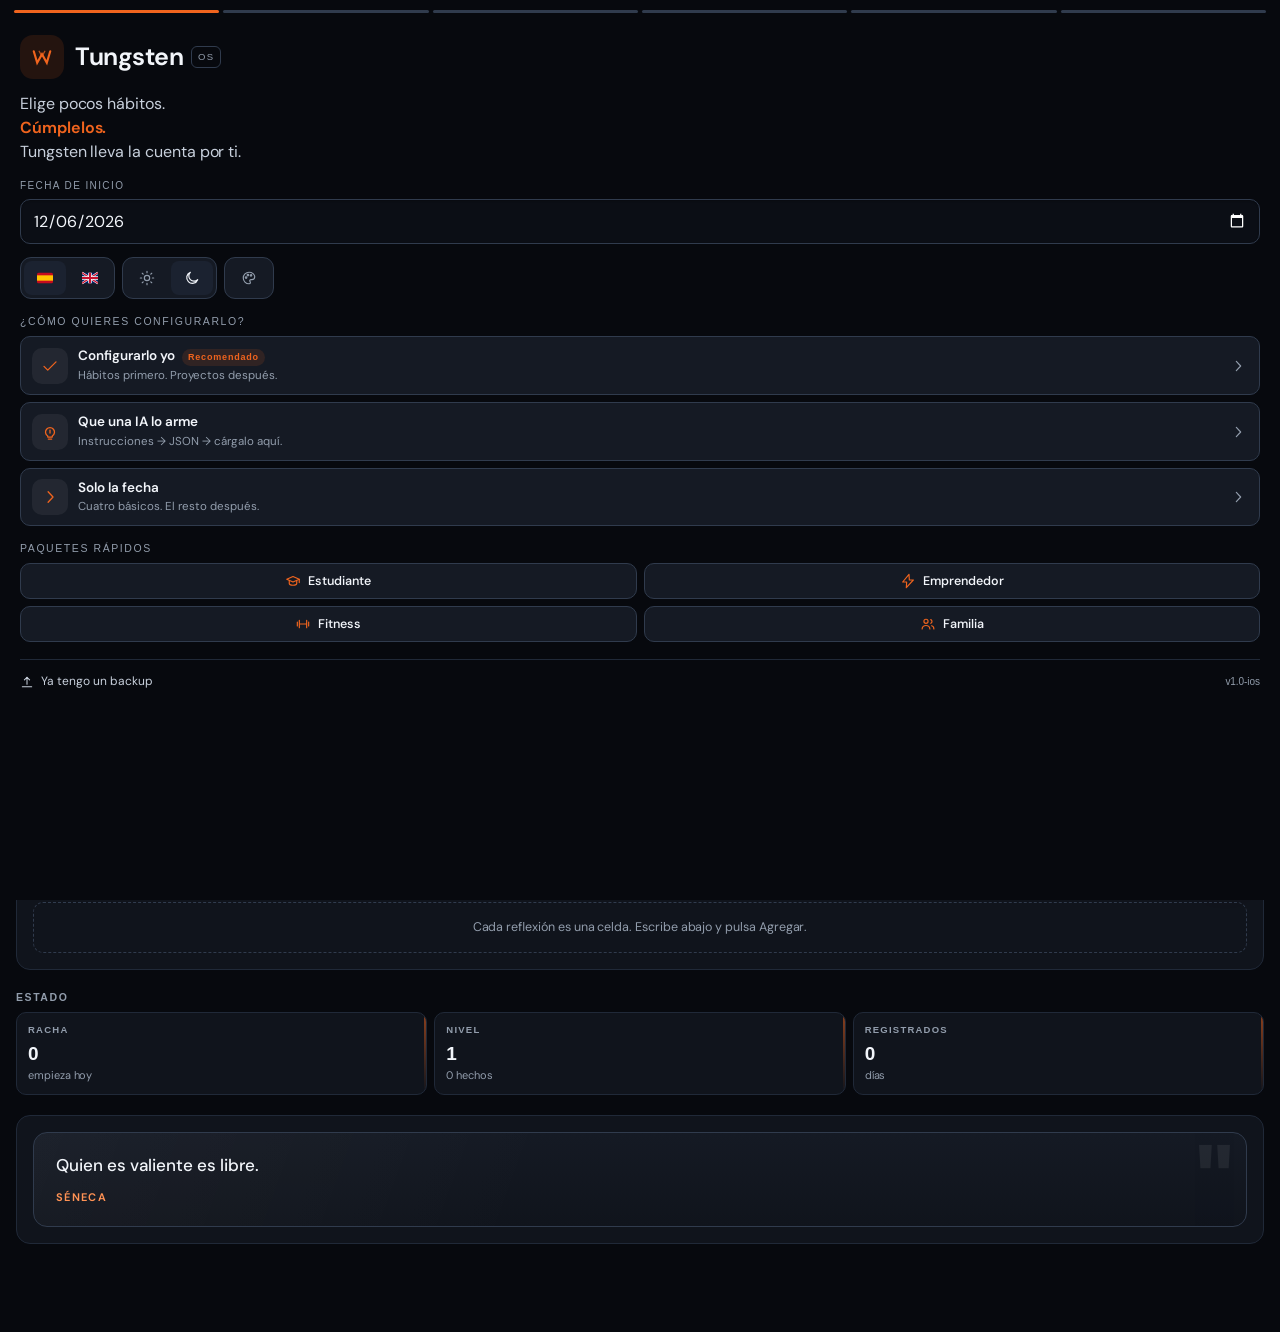
==== index.html @ 90b0e627 "v5" ====
<!DOCTYPE html>
<html lang="en" data-theme="dark">
<head>
<meta charset="utf-8">
<meta name="viewport" content="width=device-width, initial-scale=1, viewport-fit=cover">
<meta name="color-scheme" content="dark light">
<meta name="mobile-web-app-capable" content="yes">
<meta name="apple-mobile-web-app-capable" content="yes">
<meta name="apple-mobile-web-app-status-bar-style" content="black-translucent">
<meta name="apple-mobile-web-app-title" content="Tungsten">
<meta name="format-detection" content="telephone=no">
<meta name="theme-color" content="#06080c" media="(prefers-color-scheme: dark)">
<meta name="theme-color" content="#f0f2f6" media="(prefers-color-scheme: light)">

<title>Tungsten</title>
<link rel="icon" type="image/svg+xml" href="data:image/svg+xml,%3Csvg%20xmlns%3D%22http%3A%2F%2Fwww.w3.org%2F2000%2Fsvg%22%20viewBox%3D%220%200%2064%2064%22%3E%3Crect%20width%3D%2264%22%20height%3D%2264%22%20rx%3D%2212%22%20fill%3D%22%232D7DF6%22%2F%3E%3Cpath%20d%3D%22M10%2017l9.2%2030.7L32%2024.8l12.8%2022.9L54%2017%22%20fill%3D%22none%22%20stroke%3D%22%23fff%22%20stroke-width%3D%226%22%20stroke-linejoin%3D%22miter%22%2F%3E%3Cpath%20d%3D%22M24.4%2017L32%2030.6%2039.6%2017%22%20fill%3D%22none%22%20stroke%3D%22%23fff%22%20stroke-width%3D%224%22%20opacity%3D%22.78%22%2F%3E%3C%2Fsvg%3E">
<link rel="preconnect" href="https://fonts.googleapis.com">
<link rel="preconnect" href="https://fonts.gstatic.com" crossorigin>
<link rel="stylesheet" href="https://fonts.googleapis.com/css2?family=DM+Sans:ital,opsz,wght@0,9..40,400;0,9..40,500;0,9..40,600;0,9..40,700;1,9..40,400&family=IBM+Plex+Mono:wght@400;500;600;700&family=Instrument+Serif:ital@0;1&display=swap">
<style>
/* ============================================================================
   TUNGSTEN OS v2, design system
   DM Sans (UI) · Instrument Serif (brand titles) · mono for pure data
   ========================================================================= */
:root{
  --bg:#06080c; --bg2:#0a0d12; --panel:#0e1218; --panel2:#141a22; --raise:#1a212c;
  --line:#1c2430; --line2:#2a3442; --line3:#3d4a5c;
  --txt:#e9eef6; --dim:#c4ccd8; --faint:#a8b2c2; --label:#dce3ee;
  --hot:#f06a2b; --hot2:#ff9a5c; --hotbg:rgba(240,106,43,.12); --hotrgb:240,106,43; --hot-ink:#fff;
  --ok:#2fd492; --okbg:rgba(47,212,146,.12);
  --warn:#f0c14d; --bad:#ff5c73; --cool:#6ba3ff; --violet:#a78bfa;
  --acc:#e6edf6;
  --tyrian:#6b0f3a; --tyrian2:#9b1b5a; --tyrianbg:rgba(107,15,58,.18);
  --shadow:0 1px 2px rgba(0,0,0,.5), 0 12px 32px -12px rgba(0,0,0,.7);
  --shadow-lg:0 24px 70px -20px rgba(0,0,0,.85);
  --r:12px; --r-sm:10px; --r-xs:7px;
  --sans:'DM Sans',-apple-system,BlinkMacSystemFont,'Segoe UI',Roboto,sans-serif;
  --mono:'IBM Plex Mono',ui-monospace,'SF Mono',Menlo,Consolas,monospace;
  --display:'Instrument Serif',Georgia,'Times New Roman',serif;
  --sidew:232px;
  --ease:cubic-bezier(.22,.61,.36,1);
  --fs-xs:11px; --fs-sm:12.5px; --fs:14px; --fs-md:15px; --fs-lg:16px; --fs-xl:20px; --fs-2xl:24px;
  --gap:10px; --gap-sm:8px;
  /* skill palette, fixed across the app */
  --sk-spiritual:#8b7cf6; --sk-mental:#5b9cff; --sk-physical:#2fd492; --sk-money:#e8a838;
  --sk-italian:#4ade80; --sk-tactical:#ef4444; --sk-trading:#2dd4bf; --sk-chess:#c4b5fd;
  --sk-sueno:#7c8ba1; --sk-social:#f472b6;
  /* pillar category accents */
  --cat-revenue:#e8a838; --cat-capital:#2dd4bf; --cat-craft:#c084fc; --cat-self:#6ba3ff; --cat-side:#f472b6;
}
html[data-theme="light"]{
  --bg:#f0f2f6; --bg2:#f6f7fa; --panel:#ffffff; --panel2:#f4f6f9; --raise:#eef1f6;
  --line:#dde2ea; --line2:#c5cdd9; --line3:#a8b3c2;
  --txt:#0d1219; --dim:#3d4654; --faint:#5a6474; --label:#1a2230;
  --hot:#d9531a; --hot2:#e8783a; --hotbg:rgba(217,83,26,.10); --hotrgb:217,83,26; --hot-ink:#fff;
  --ok:#0c9a60; --okbg:rgba(12,154,96,.10);
  --warn:#a86f00; --bad:#d12b45; --cool:#2a6bc9; --violet:#6d4ee0;
  --acc:#0d1219;
  --tyrian:#6b0f3a; --tyrian2:#8a1450; --tyrianbg:rgba(107,15,58,.08);
  --shadow:0 1px 2px rgba(16,24,40,.05), 0 8px 22px -12px rgba(16,24,40,.22);
  --shadow-lg:0 20px 50px -20px rgba(16,24,40,.32);
}
*,*::before,*::after{box-sizing:border-box}
html,body{height:100%}
body{
  margin:0; background:var(--bg); color:var(--txt);
  font-family:var(--sans); font-size:var(--fs); line-height:1.5;
  -webkit-font-smoothing:antialiased; text-rendering:optimizeLegibility;
  overscroll-behavior-y:auto;
}
body::before{
  content:''; position:fixed; inset:0; pointer-events:none; z-index:0;
  background:
    radial-gradient(900px 520px at 12% -8%, rgba(var(--hotrgb),.06), transparent 62%),
    radial-gradient(760px 460px at 96% 104%, rgba(127,180,255,.05), transparent 60%);
}
html[data-theme="light"] body::before{
  background:
    radial-gradient(900px 520px at 12% -8%, rgba(var(--hotrgb),.05), transparent 62%),
    radial-gradient(760px 460px at 96% 104%, rgba(47,111,208,.05), transparent 60%);
}
::selection{background:var(--hot); color:var(--hot-ink)}
button,input,textarea,select{font:inherit; color:inherit}
button{cursor:pointer; background:none; border:none; padding:0}
a{color:inherit}
:focus-visible{outline:2px solid var(--hot); outline-offset:2px; border-radius:4px}
svg{display:block}
.mono{font-family:var(--mono); font-variant-numeric:tabular-nums}
.sr{position:absolute;width:1px;height:1px;padding:0;margin:-1px;overflow:hidden;clip:rect(0 0 0 0);white-space:nowrap;border:0}

/* scrollbars */
*::-webkit-scrollbar{width:10px;height:10px}
*::-webkit-scrollbar-track{background:transparent}
*::-webkit-scrollbar-thumb{background:var(--line2); border-radius:99px; border:3px solid transparent; background-clip:content-box}
*::-webkit-scrollbar-thumb:hover{background:var(--line3); background-clip:content-box; border:3px solid transparent}

/* ============================ LAYOUT ==================================== */
.app{position:relative; z-index:1; display:flex; min-height:100vh; min-height:100dvh}
.side{
  position:fixed; inset:0 auto 0 0; width:var(--sidew); z-index:40;
  display:flex; flex-direction:column; gap:0;
  background:linear-gradient(180deg,var(--bg2) 0%,var(--bg) 100%);
  border-right:1px solid var(--line); padding:10px 10px 8px;
}
.main{flex:1; margin-left:var(--sidew); min-width:0; display:flex; flex-direction:column}
.wrap{width:100%; max-width:1280px; margin:0 auto; padding:14px 22px 48px}

/* brand */
.brand{display:flex; align-items:center; gap:8px; padding:0 4px 8px}
.mark{
  width:26px;height:26px;border-radius:7px;flex:none;display:grid;place-items:center;
  background:linear-gradient(150deg,var(--raise),var(--panel));
  border:1px solid var(--line2); box-shadow:inset 0 1px 0 rgba(255,255,255,.06);
  position:relative;
}
.mark::after{content:'';position:absolute;inset:-1px;border-radius:7px;box-shadow:0 0 14px -4px var(--hot);opacity:.6}
.mark svg{width:14px;height:14px;color:var(--hot)}
.brand-t{display:flex;flex-direction:column;line-height:1;min-width:0;flex:1}
.brand-t b{
  font-family:Helvetica Neue, Helvetica, Arial, sans-serif;
  font-size:15px; font-weight:800; font-style:normal; letter-spacing:.14em;
  text-transform:uppercase; color:var(--txt);
  background:none; -webkit-background-clip:border-box; background-clip:border-box;
  white-space:nowrap; width:100%;
}
.side .brand-t span{display:none}
.mbar .brand-t span{
  display:block; font-size:9px; letter-spacing:.06em; text-transform:none;
  color:var(--label); font-family:var(--sans); font-weight:600; margin-top:2px;
}
.side .brand{padding:0 2px 10px; gap:10px; width:100%}
.side .brand .mark{
  flex:none; width:30px; height:30px; border-radius:50%;
  background:
    radial-gradient(circle at 30% 28%, rgba(255,255,255,.14), transparent 42%),
    linear-gradient(145deg, #1c2433 0%, #0a0d14 55%, #121826 100%);
  border:1px solid color-mix(in srgb, var(--hot) 55%, var(--line2));
  box-shadow:0 0 20px -5px rgba(var(--hotrgb),.65), inset 0 1px 0 rgba(255,255,255,.1);
}
.side .brand .mark svg{width:15px; height:15px; color:var(--hot)}
.mbar .brand-t b{
  font-family:Helvetica Neue, Helvetica, Arial, sans-serif;
  font-size:13px; font-weight:800; font-style:normal; letter-spacing:.12em;
  text-transform:uppercase; color:var(--txt);
  background:none; -webkit-background-clip:border-box;
}

/* unified day + momentum strip, clear hierarchy, one font family */
.side-pulse{
  border:1px solid var(--line); border-radius:var(--r-sm); padding:9px 10px 8px;
  background:linear-gradient(165deg,var(--panel2),var(--panel)); margin-bottom:6px;
  position:relative; overflow:hidden; cursor:pointer; text-align:left; width:100%;
  transition:border-color .18s var(--ease);
  font-family:var(--sans);
}
.side-pulse:hover{border-color:var(--line3)}
.side-pulse::before{content:''; position:absolute; top:0; left:0; right:0; height:2px; background:linear-gradient(90deg,var(--hot),var(--violet),transparent)}
.sp-row{display:flex; align-items:flex-end; justify-content:space-between; gap:10px}
.sp-k{
  display:block; font-family:var(--sans); font-size:9px; font-weight:650;
  letter-spacing:.06em; color:var(--faint); margin-bottom:2px; text-transform:uppercase;
}
.sp-day .sp-v{font-family:var(--sans); font-size:22px; font-weight:700; letter-spacing:-.03em; line-height:1; color:var(--txt)}
.sp-mo{text-align:right; min-width:0}
.sp-mo-line{
  display:inline-flex; align-items:baseline; justify-content:flex-end; gap:6px;
  line-height:1; white-space:nowrap;
}
.sp-mo .sp-v{font-family:var(--sans); font-size:20px; font-weight:700; letter-spacing:-.02em; color:var(--hot); line-height:1}
/* streak always beside MO so it never appears/disappears in the meta line */
.sp-mo .sp-streak-n{
  font-family:var(--sans); font-size:12px; font-weight:700; color:var(--hot);
  letter-spacing:-.01em; min-width:2.4em; text-align:left; opacity:.95;
}
.sp-mo .sp-streak-n.is-zero{opacity:.45; color:var(--faint); font-weight:650}
/* fixed two-slot meta: date | core status, no reflow when ticking */
.sp-meta{
  display:grid; grid-template-columns:1fr auto; gap:6px; align-items:center;
  margin-top:7px; font-family:var(--sans); font-size:11px; font-weight:500; color:var(--dim); line-height:1.3;
  min-height:16px;
}
.sp-meta .sp-date-slot{
  min-width:0; overflow:hidden; text-overflow:ellipsis; white-space:nowrap;
}
.sp-meta .sp-core-slot{
  flex:none; min-width:4.8em; text-align:right; white-space:nowrap; font-weight:650;
}
.sp-meta .sp-dot{opacity:.45}
.sp-meta .sp-ok{color:var(--ok); font-weight:650}
.sp-meta .sp-streak{display:none}
.sp-bars{display:flex; flex-direction:column; gap:4px; margin-top:8px}
.sp-bar-row{display:grid; grid-template-columns:36px 1fr; gap:6px; align-items:center}
.sp-bar-row span{font-family:var(--sans); font-size:10px; font-weight:650; color:var(--faint); letter-spacing:.02em}
.sp-band{
  font-family:var(--sans); font-size:10.5px; font-weight:600; color:var(--label);
  margin-top:6px; padding-top:6px; border-top:1px solid var(--line);
  white-space:nowrap; overflow:hidden; text-overflow:ellipsis;
}
/* legacy aliases */
.sp-day small,.sp-mo small{display:block; font-family:var(--sans); font-size:9px; font-weight:650; letter-spacing:.06em; color:var(--faint); margin-bottom:2px; text-transform:uppercase}
.sp-day b{font-family:var(--sans); font-size:22px; font-weight:700; letter-spacing:-.03em; line-height:1; color:var(--txt)}
.sp-mo b{font-family:var(--sans); font-size:20px; font-weight:700; letter-spacing:-.02em; color:var(--hot); line-height:1}
.sp-date{display:none}
/* legacy stubs hidden */
.dia,.mo-mini{display:none}

/* lang toggle */
.lang-toggle{display:inline-flex; padding:2px; gap:1px; border:1px solid var(--line); border-radius:7px; background:var(--bg2); margin-bottom:6px; width:100%}
.lang-toggle button{flex:1; padding:4px 0; border-radius:5px; font-size:10px; font-family:var(--sans); letter-spacing:.1em; color:var(--label); font-weight:650; transition:all .15s var(--ease)}
.lang-toggle button.on{background:var(--panel2); color:var(--txt); box-shadow:0 1px 2px rgba(0,0,0,.3)}
.lang-toggle button:hover{color:var(--txt)}

/* nav, fill available height, larger hit targets */
.nav{flex:1; overflow-y:auto; margin:0; padding:2px 0; min-height:0; display:flex; flex-direction:column; gap:2px}
.nav-g{font-family:var(--sans); font-size:11px; letter-spacing:.04em; color:var(--label); padding:10px 8px 4px; flex:none; font-weight:650}
.nav-i{
  width:100%; display:flex; align-items:center; gap:10px; padding:10px 10px; border-radius:8px;
  color:var(--dim); font-size:13.5px; font-weight:500; position:relative; flex:1 1 0; min-height:38px;
  transition:background .16s var(--ease), color .16s var(--ease);
}
.nav-i svg{width:16px;height:16px;flex:none;opacity:.85}
.nav-i kbd{
  margin-left:auto; font-family:var(--mono); font-size:9px; color:var(--faint);
  border:1px solid var(--line); border-radius:4px; padding:0 4px; background:var(--bg2); opacity:0; transition:opacity .16s
}
.nav-i:hover{background:var(--panel); color:var(--txt)}
.nav-i:hover kbd{opacity:1}
.nav-i.on{background:var(--panel2); color:var(--txt)}
.nav-i.on::before{content:''; position:absolute; left:0; top:6px; bottom:6px; width:2.5px; border-radius:2px; background:var(--hot); box-shadow:0 0 10px var(--hot)}
.nav-i.on svg{color:var(--hot); opacity:1}
.nav-i .dot{margin-left:auto; font-family:var(--mono); font-size:9.5px; color:var(--hot); background:var(--hotbg); border:1px solid rgba(240,106,43,.3); border-radius:20px; padding:0 5px; line-height:15px}

/* side footer */
.side-f{border-top:1px solid var(--line); padding-top:6px; margin-top:4px; display:flex; flex-direction:column; gap:5px; flex:none}
.side-actions{display:flex; gap:5px}
.icon-btn{
  width:28px;height:28px;border-radius:7px;border:1px solid var(--line); background:var(--panel);
  display:grid;place-items:center; color:var(--dim); transition:all .16s var(--ease); flex:none;
}
.icon-btn svg{width:14px;height:14px}
.icon-btn:hover{color:var(--txt); border-color:var(--line3); background:var(--panel2)}
.bk-btn{flex:1; display:flex; align-items:center; gap:6px; padding:0 8px; height:28px; border-radius:7px; border:1px solid var(--line); background:var(--panel); color:var(--dim); font-size:10.5px; transition:all .16s var(--ease); overflow:hidden}
.bk-btn:hover{color:var(--txt); border-color:var(--line3)}
.bk-btn svg{width:13px;height:13px;flex:none}
.bk-btn span{white-space:nowrap;overflow:hidden;text-overflow:ellipsis}
.bk-btn.stale{color:var(--warn); border-color:rgba(240,193,77,.3)}

/* mobile bar */
.mbar{display:none}

/* ============================ VIEWS ===================================== */
/* !important: later ID rules (e.g. #v-wisdom) must never unhide inactive tabs */
.view{display:none !important; animation:vin .22s var(--ease)}
.view.on{display:block !important}
@keyframes vin{from{opacity:0; transform:translateY(4px)} to{opacity:1; transform:none}}
.vhead{display:flex; align-items:center; justify-content:space-between; gap:12px; flex-wrap:wrap; margin-bottom:10px}
.vhead .eyebrow{font-family:var(--sans); font-size:11px; letter-spacing:.06em; color:var(--hot); margin-bottom:2px; font-weight:650}
.vhead h1{margin:0; font-size:var(--fs-2xl); font-weight:700; letter-spacing:-.03em; line-height:1.15}
.vhead p{display:none}
.vhead-a{display:flex; gap:8px; flex-wrap:wrap; align-items:center}
.vhead-a .btn{
  height:34px; min-height:34px; padding:0 14px; font-size:13px; font-weight:600;
  border-radius:9px; line-height:1; box-sizing:border-box;
}
.vhead-a .btn.sm{height:34px; min-height:34px; padding:0 14px; font-size:13px}

/* section chrome, subsections instead of loose boxes */
.section-block{margin-bottom:var(--gap)}
.section-label{
  display:flex; align-items:center; gap:10px; margin-bottom:8px;
  font-family:var(--sans); font-size:13px; letter-spacing:.02em; text-transform:none; color:var(--label);
}
/* Sin regla junto al rótulo: el título se sostiene solo. */
.section-label::after{display:none}
.section-label b{color:var(--txt); font-weight:700; font-size:15px; letter-spacing:-.02em; flex:none; white-space:nowrap}
#v-pillars .section-label b{font-size:18px; font-weight:700; letter-spacing:-.025em}
.panel-grid{display:grid; gap:var(--gap); align-items:stretch}
.eq-cols{align-items:stretch}
.eq-cols > *{min-height:100%; display:flex; flex-direction:column}
.eq-cols > * > .card, .eq-cols > .card{flex:1; display:flex; flex-direction:column}
.eq-cols .card-b{flex:1}

/* ============================ PRIMITIVES ================================ */
.card{
  border:1px solid var(--line); border-radius:var(--r); background:var(--panel);
  box-shadow:var(--shadow); overflow:hidden; transition:border-color .18s var(--ease);
}
.card:hover{border-color:var(--line2)}
.stack > .card + .card, .col-main > .card + .card{margin-top:var(--gap)}
.todo-pond-row > .card + .card,
.today-workspace > .card + .card,
.cmd-layout .card + .card,
.goals-workspace .card + .card,
.prog-workspace > .card + .card{margin-top:0}
.card-h{
  display:flex; align-items:center; justify-content:space-between; gap:10px;
  padding:9px 12px; border-bottom:1px solid var(--line); background:linear-gradient(180deg,var(--panel2),transparent);
}
.card-h h3{margin:0; font-size:13px; font-weight:650; letter-spacing:.01em; text-transform:none; color:var(--label); font-family:var(--sans)}
.card-h .r{display:flex; gap:6px; align-items:center; flex-wrap:wrap}
.card-b{padding:12px}
.card-b.flush{padding:0}
.card-b.tight{padding:10px 12px}

.grid{display:grid; gap:var(--gap)}
.g2{grid-template-columns:repeat(2,minmax(0,1fr))}
.g3{grid-template-columns:repeat(3,minmax(0,1fr))}
.g4{grid-template-columns:repeat(4,minmax(0,1fr))}
.g5{grid-template-columns:repeat(5,minmax(0,1fr))}
.split{display:grid; grid-template-columns:minmax(0,1.4fr) minmax(0,1fr); gap:14px; align-items:start}
.split-e{display:grid; grid-template-columns:minmax(0,1fr) minmax(0,1fr); gap:14px; align-items:start}
.split-3{display:grid; grid-template-columns:minmax(0,1.15fr) minmax(0,.95fr) minmax(0,.9fr); gap:14px; align-items:start}
.dense-stack{display:flex; flex-direction:column; gap:14px; min-width:0}
/* overscroll auto so page still scrolls when cursor is over lists */
.scroll-list{max-height:320px; overflow-y:auto; overscroll-behavior-y:auto}
.scroll-list.tall{max-height:420px}
.scroll-list.short{max-height:none}

/* stat tile */
.stat{border:1px solid var(--line); border-radius:var(--r-sm); padding:10px 11px; background:var(--panel); position:relative; overflow:hidden; transition:border-color .15s}
.stat:hover{border-color:var(--line2)}
.stat .l{font-family:var(--sans); font-size:11px; letter-spacing:.02em; color:var(--label); margin-bottom:5px; font-weight:600}
.stat .v{font-family:var(--sans); font-size:20px; font-weight:700; letter-spacing:-.03em; line-height:1; color:var(--txt)}
.stat .s{font-size:11px; color:var(--label); margin-top:4px}
.stat .s.up{color:var(--ok)} .stat .s.down{color:var(--bad)}
.stat.accent .v{color:var(--hot)}
.stat::after{content:''; position:absolute; right:0; top:0; bottom:0; width:2px; background:var(--line2); opacity:.6}

/* buttons */
.btn{
  display:inline-flex; align-items:center; gap:7px; height:34px; padding:0 14px; border-radius:9px;
  border:1px solid var(--line2); background:var(--panel); color:var(--txt); font-size:13.5px; font-weight:500;
  transition:all .15s var(--ease); white-space:nowrap;
}
.btn svg{width:15px;height:15px; opacity:.85}
.btn:hover{border-color:var(--line3); background:var(--panel2); transform:translateY(-1px)}
.btn:active{transform:none}
.btn.pri{background:var(--hot); border-color:var(--hot); color:var(--hot-ink); font-weight:600; box-shadow:0 6px 20px -8px var(--hot)}
.btn.pri:hover{background:var(--hot2); border-color:var(--hot2)}
.btn.ghost{background:transparent; border-color:var(--line)}
.btn.ghost:hover{background:var(--panel2)}
.btn.sm{height:29px; padding:0 11px; font-size:12.5px; border-radius:7px}
.btn.sm svg{width:13px;height:13px}
.btn.danger{color:var(--bad); border-color:rgba(255,92,115,.28)}
.btn.danger:hover{background:rgba(255,92,115,.1); border-color:var(--bad)}
.btn[disabled]{opacity:.4; pointer-events:none}
.btn-row{display:flex; gap:8px; flex-wrap:wrap}

/* segmented / filter */
.seg{display:inline-flex; padding:3px; gap:2px; border:1px solid var(--line); border-radius:9px; background:var(--bg2); flex-wrap:wrap}
.seg button{padding:5px 11px; border-radius:6px; font-size:12px; color:var(--dim); font-family:var(--mono); letter-spacing:.05em; transition:all .15s var(--ease)}
.seg button:hover{color:var(--txt)}
.seg button.on{background:var(--panel2); color:var(--txt); box-shadow:0 1px 3px rgba(0,0,0,.3)}
html[data-theme="light"] .seg button.on{background:#fff; border:1px solid var(--line)}

/* progress bar */
.bar{height:5px; border-radius:99px; background:var(--line); overflow:hidden; position:relative}
.bar > i{display:block; height:100%; border-radius:99px; background:linear-gradient(90deg,var(--hot),var(--hot2)); transition:width .5s var(--ease)}
.bar.slim{height:4px}
.bar.cool > i{background:linear-gradient(90deg,var(--cool),#a9cdff)}
.bar.ok > i{background:linear-gradient(90deg,var(--ok),#7ff0bd)}
.bar.tick > i{min-width:2px}

/* status pills */
.pill{
  display:inline-flex; align-items:center; gap:5px; font-family:var(--mono); font-size:10px; letter-spacing:.1em;
  text-transform:uppercase; padding:3px 8px; border-radius:6px; border:1px solid var(--line2); color:var(--dim); background:var(--bg2); white-space:nowrap;
}
.pill::before{content:''; width:5px;height:5px;border-radius:99px; background:currentColor}
.pill.st-active{color:var(--ok); border-color:rgba(47,212,146,.3); background:var(--okbg)}
.pill.st-building{color:var(--cool); border-color:rgba(107,163,255,.3); background:rgba(107,163,255,.1)}
.pill.st-incubating{color:var(--violet); border-color:rgba(167,139,250,.3); background:rgba(167,139,250,.1)}
.pill.st-stalled{color:var(--bad); border-color:rgba(255,92,115,.3); background:rgba(255,92,115,.1)}
.pill.st-done{color:var(--faint)}

/* list rows */
.rows{display:flex; flex-direction:column}
.row{display:flex; align-items:flex-start; gap:11px; padding:11px 15px; border-bottom:1px solid var(--line); transition:background .15s var(--ease)}
.row:last-child{border-bottom:none}
.row:hover{background:var(--panel2)}
.row-b{flex:1; min-width:0}
.row-t{font-size:14px; line-height:1.45; word-break:break-word}
.row-m{display:flex; gap:8px; align-items:center; flex-wrap:wrap; margin-top:4px; font-size:11.5px; color:var(--faint); font-family:var(--mono); letter-spacing:.02em}
.row-a{display:flex; gap:5px; align-items:center; opacity:0; transition:opacity .15s var(--ease)}
.row:hover .row-a, .row:focus-within .row-a{opacity:1}
.row.done .row-t{color:var(--faint); text-decoration:line-through; text-decoration-color:var(--line3)}

/* checkbox */
.ck{
  width:18px;height:18px;border-radius:6px;border:1.5px solid var(--line3); background:transparent; flex:none;
  display:grid; place-items:center; margin-top:1px; transition:all .16s var(--ease); color:transparent;
}
.ck svg{width:11px;height:11px; stroke-width:3}
.ck:hover{border-color:var(--hot)}
.ck.on{background:var(--hot); border-color:var(--hot); color:var(--hot-ink); animation:ckPop .22s var(--ease)}
@keyframes ckPop{from{transform:scale(.82)} to{transform:scale(1)}}
.ck.ok.on{background:var(--ok); border-color:var(--ok)}

/* priority chips, NOW / NEXT / SOON */
.prio{font-family:var(--mono); font-size:10px; font-weight:700; letter-spacing:.06em; padding:3px 7px; border-radius:5px; flex:none; margin-top:1px; border:1px solid transparent}
.prio.p1{color:var(--hot); background:var(--hotbg); border-color:rgba(240,106,43,.3)}
.prio.p2{color:var(--warn); background:rgba(240,193,77,.1); border-color:rgba(240,193,77,.25)}
.prio.p3{color:var(--faint); background:var(--bg2); border-color:var(--line)}

/* empty state */
.empty{display:flex; flex-direction:column; align-items:center; gap:12px; padding:32px 20px; text-align:center}
.empty svg{width:26px;height:26px;color:var(--line3)}
.empty p{margin:0; color:var(--dim); font-size:14px; max-width:40ch}
.empty .sub{color:var(--faint); font-size:12px; font-family:var(--mono)}

/* inputs */
.fld{display:flex; flex-direction:column; gap:6px}
.fld > label{font-family:var(--sans); font-size:11px; letter-spacing:.02em; color:var(--label); font-weight:600; text-transform:none}
.in, textarea.in, select.in{
  width:100%; background:var(--bg2); border:1px solid var(--line); border-radius:9px; padding:10px 12px;
  font-size:14px; color:var(--txt); transition:border-color .16s var(--ease), background .16s var(--ease); font-family:inherit;
}
.in:hover{border-color:var(--line2)}
.in:focus{outline:none; border-color:var(--hot); background:var(--panel); box-shadow:0 0 0 3px var(--hotbg)}
textarea.in{resize:vertical; min-height:88px; line-height:1.55}
select.in{appearance:none; cursor:pointer; background-image:linear-gradient(45deg,transparent 50%,var(--faint) 50%),linear-gradient(135deg,var(--faint) 50%,transparent 50%); background-position:calc(100% - 15px) 50%,calc(100% - 10px) 50%; background-size:5px 5px,5px 5px; background-repeat:no-repeat; padding-right:30px}
.in::placeholder{color:var(--faint)}
.inline-form{display:flex; gap:8px; flex-wrap:wrap; align-items:center}
.inline-form .in{flex:1; min-width:160px}
.inline-form select.in{flex:none; width:auto; min-width:120px}

/* ============================ TODAY ===================================== */
.ring-wrap{display:flex; align-items:center; gap:20px; flex-wrap:wrap}
.ring{position:relative; width:118px; height:118px; flex:none}
.ring svg{width:100%;height:100%; transform:rotate(-90deg)}
.ring circle{fill:none; stroke-linecap:round}
.ring .trk{stroke:var(--line)}
.ring .val{stroke:url(#gHot); transition:stroke-dashoffset .7s var(--ease)}
.ring .val-bonus{stroke:url(#gCool); transition:stroke-dashoffset .7s var(--ease)}
.ring .lbl{position:absolute; inset:0; display:grid; place-content:center; text-align:center; pointer-events:none; padding:0}
.ring .lbl b{font-family:var(--sans); font-size:18px; font-weight:700; letter-spacing:-.03em; line-height:1}
.ring .lbl span{font-family:var(--sans); font-size:8.5px; color:var(--label); letter-spacing:.1em; margin-top:3px; display:block; text-transform:uppercase; font-weight:650}
.ring.sealed .val{stroke:url(#gOk)}
.ring.sealed .lbl b{color:var(--ok)}
.dual-rings{display:flex; gap:18px; align-items:center; flex-wrap:wrap}
/* today dual ring: number only, sized for the inner hole */
.ring-disc-card .ring .lbl{padding:0}
.ring-disc-card .ring .lbl b{font-size:17px; letter-spacing:-.04em}
.ring-disc-card .ring .lbl span{display:none}
.ring-txt{flex:1; min-width:180px}
.ring-txt h4{margin:0 0 5px; font-size:16px; font-weight:600; letter-spacing:-.01em}
.ring-txt p{margin:0; color:var(--dim); font-size:13.5px; line-height:1.5}
/* fixed spark rail, one reserved slot per bonus skill; off slots still occupy space */
.sparks{
  display:flex; gap:6px; flex-wrap:nowrap; align-items:center;
  margin-top:8px; height:28px; min-height:28px; max-height:28px;
  overflow:visible; flex:none; box-sizing:border-box;
}
.spark{
  width:26px; height:26px; border-radius:7px; display:grid; place-items:center; flex:none;
  border:1px solid transparent; font-size:0; line-height:0; box-sizing:border-box;
  transition:opacity .15s var(--ease), background .15s var(--ease), border-color .15s var(--ease);
}
.spark svg{width:13px;height:13px; display:block}
.spark.is-off{
  opacity:0; visibility:hidden; pointer-events:none;
  border-color:transparent !important; background:transparent !important;
}

/* discipline chips, full names legible, wrap when needed */
.dgroup + .dgroup{margin-top:8px}
.dgroup > .lab{font-family:var(--sans); font-size:11px; letter-spacing:.02em; color:var(--label); margin-bottom:5px; font-weight:600}
.chips{display:flex; flex-wrap:wrap; gap:6px; align-items:center; justify-content:flex-start; overflow-x:visible; overflow-y:visible; scrollbar-width:thin; padding:3px 2px 6px}
.chips::-webkit-scrollbar{height:4px}
.chip{
  display:inline-flex; align-items:center; gap:5px; padding:5px 9px 5px 5px; border-radius:8px;
  border:1px solid var(--line); background:var(--panel2); color:var(--txt); font-size:12.5px; font-weight:600;
  transition:all .16s var(--ease); --chip-c:var(--hot); flex:none; white-space:nowrap; position:relative; z-index:1;
  max-width:100%;
}
.chip .g{width:18px;height:18px;border-radius:5px;display:grid;place-items:center;background:color-mix(in srgb,var(--chip-c) 12%,var(--bg2));border:1px solid color-mix(in srgb,var(--chip-c) 28%,var(--line));font-size:10px;flex:none;color:var(--chip-c)}
.chip .g svg{width:11px;height:11px}
.chip .lv{font-family:var(--sans); font-size:10px; color:var(--label); border-left:1px solid var(--line2); padding-left:6px; margin-left:0; font-weight:600}
.chip:hover{border-color:color-mix(in srgb,var(--chip-c) 45%,var(--line)); color:var(--txt); z-index:3; box-shadow:0 2px 10px -4px rgba(0,0,0,.4)}
.chip.on{
  background:color-mix(in srgb,var(--chip-c) 18%,var(--panel2));
  border-color:var(--chip-c); color:var(--txt);
  box-shadow:0 0 0 1px color-mix(in srgb,var(--chip-c) 55%,transparent), 0 0 14px -6px var(--chip-c);
  animation:chipOn .22s var(--ease);
}
.chip.on .g{background:var(--chip-c); border-color:var(--chip-c); color:#fff; box-shadow:0 0 10px -2px var(--chip-c)}
.chip.on .lv{color:var(--chip-c); border-color:color-mix(in srgb,var(--chip-c) 40%,transparent); font-weight:700}
@keyframes chipOn{from{filter:brightness(1.12)} to{filter:none}}
.ring-disc-card .chip:hover{transform:none}
.ring-disc-card .chip.on{
  border-color:var(--chip-c); background:color-mix(in srgb,var(--chip-c) 22%,rgba(0,0,0,.35));
  box-shadow:0 0 0 1.5px var(--chip-c), 0 0 16px -6px var(--chip-c);
}

/* skill rails */
.skl-rail{display:flex; flex-direction:column; gap:8px}
.skl{border:1px solid var(--line); border-radius:var(--r-sm); padding:11px 12px; background:var(--panel); transition:border-color .15s, opacity .15s; --sk:var(--hot)}
.skl:hover{border-color:color-mix(in srgb,var(--sk) 40%,var(--line))}
.skl-h{display:flex; align-items:center; gap:9px; margin-bottom:8px}
.skl-h .g{width:24px;height:24px;border-radius:7px;display:grid;place-items:center;background:color-mix(in srgb,var(--sk) 14%,var(--bg2));border:1px solid color-mix(in srgb,var(--sk) 30%,var(--line));flex:none; color:var(--sk)}
.skl-h .g svg{width:13px;height:13px}
.skl-h b{font-size:13.5px; font-weight:600; flex:1; min-width:0; overflow:hidden; text-overflow:ellipsis; white-space:nowrap}
.skl-h .lvl{font-family:var(--mono); font-size:10.5px; color:var(--sk); background:color-mix(in srgb,var(--sk) 12%,transparent); border:1px solid color-mix(in srgb,var(--sk) 25%,transparent); border-radius:5px; padding:1px 6px}
.skl-f{display:flex; justify-content:space-between; margin-top:6px; font-family:var(--mono); font-size:10.5px; color:var(--faint)}
.skl .bar > i{background:var(--sk)}
.skl.dimmed{opacity:.55}

/* editors */
.eds{display:grid; grid-template-columns:repeat(auto-fit,minmax(240px,1fr)); gap:14px}
.eds.compact textarea.in{min-height:88px}
.todo{display:flex; align-items:flex-start; gap:9px; padding:8px 0; border-bottom:1px dashed var(--line)}
.todo:last-child{border-bottom:none}
.todo span{flex:1; font-size:13.5px; line-height:1.45; word-break:break-word}
.todo.done span{color:var(--faint); text-decoration:line-through}
.todo .x{opacity:0; transition:opacity .15s}
.todo:hover .x{opacity:1}

/* quote strip */
.qstrip{
  width:100%; text-align:left; border:1px solid var(--line); border-radius:var(--r); padding:20px 22px;
  background:linear-gradient(120deg,var(--panel2),var(--panel)); position:relative; overflow:hidden;
  transition:border-color .18s var(--ease), transform .18s var(--ease);
}
.qstrip:hover{border-color:var(--line3); transform:translateY(-1px)}
.qstrip::before{content:'"'; position:absolute; top:-22px; right:12px; font-size:110px; font-family:var(--sans); color:var(--line); opacity:.35; pointer-events:none; font-weight:700}
.qstrip q{display:block; font-family:var(--sans); font-size:var(--fs-lg); line-height:1.5; letter-spacing:0; quotes:none; max-width:64ch; font-weight:500}
.qstrip .who{margin-top:12px; font-family:var(--mono); font-size:11px; letter-spacing:.14em; color:var(--hot)}
.qstrip .who i{color:var(--faint); font-style:normal; margin-left:8px}

/* week in review */
.wir{display:grid; grid-template-columns:repeat(auto-fit,minmax(130px,1fr)); gap:1px; background:var(--line); border-radius:var(--r-sm); overflow:hidden; border:1px solid var(--line)}
.wir > div{background:var(--panel); padding:13px 14px}
.wir .l{font-family:var(--mono); font-size:10px; letter-spacing:.14em; color:var(--faint); margin-bottom:6px}
.wir .v{font-family:var(--mono); font-size:18px; font-weight:700; letter-spacing:-.02em}
.wir .d{font-size:12px; margin-top:4px; color:var(--dim)}
.wir .d.up{color:var(--ok)} .wir .d.down{color:var(--bad)}

/* today workspace */
.today-top{display:flex; flex-direction:column; gap:var(--gap); margin-bottom:0}
.today-top #todayStats{margin:0}
/* todo | pondering equal panels */
.todo-pond-row{
  display:grid; grid-template-columns:minmax(0,1fr) minmax(0,1fr); gap:var(--gap); align-items:stretch;
  height:min(34vh, 280px); min-height:200px; max-height:320px;
}
.todo-pond-row > .card{
  min-height:0; height:100%; display:flex; flex-direction:column; overflow:hidden;
}
/* shared header height so bottom border lines align across both cards */
.todo-pond-row > .card > .card-h{
  flex:none; display:flex; align-items:center; justify-content:space-between; gap:8px;
  min-height:40px; height:40px; padding:0 12px; box-sizing:border-box;
}
.todo-pond-row > .card > .card-h h3{
  margin:0; color:var(--label); font-size:13px; font-weight:650;
}
.todo-pond-row > .card > .card-b{flex:1; min-height:0; overflow:auto; display:flex; flex-direction:column}
.todo-pond-row textarea.in{min-height:0; flex:1; height:auto; resize:none; overflow-y:auto}
.todo-pond-row .today-todo-card .card-b{overflow:auto}
.todo-pond-row .card-h .r{display:flex; gap:6px; align-items:center; flex:none}
.todo-pond-row .card-h .btn.sm{height:26px; min-height:26px; padding:0 10px; font-size:11.5px}
/* pondering cells, refined list inside fixed box (no clip vs composer) */
.todo-pond-row > .card > .card-b.tight{overflow:hidden; padding-bottom:8px}
.pond-wrap{display:flex; flex-direction:column; gap:0; flex:1; min-height:0; height:100%; overflow:hidden}
.pond-cells{
  flex:1 1 auto; min-height:0; overflow-y:auto; display:flex; flex-direction:column; gap:6px;
  padding:0 1px 8px 0; overscroll-behavior-y:contain;
}
.pond-cell{
  display:grid; grid-template-columns:22px minmax(0,1fr) 26px; gap:8px; align-items:start;
  padding:9px 8px 9px 9px; border-radius:10px;
  border:1px solid var(--line2); background:linear-gradient(165deg,var(--panel2),var(--panel));
  box-shadow:0 1px 0 rgba(255,255,255,.03) inset;
  transition:border-color .15s var(--ease), box-shadow .15s var(--ease);
}
.pond-cell:hover{border-color:color-mix(in srgb,var(--violet) 35%,var(--line2)); box-shadow:0 0 0 1px rgba(167,139,250,.08)}
.pond-cell:focus-within{border-color:color-mix(in srgb,var(--violet) 50%,var(--line2)); box-shadow:0 0 0 3px rgba(167,139,250,.12)}
.pond-idx{
  width:22px; height:22px; border-radius:7px; display:grid; place-items:center;
  font-family:var(--sans); font-size:11px; font-weight:700; color:var(--violet);
  background:rgba(167,139,250,.12); border:1px solid rgba(167,139,250,.28); flex:none; margin-top:1px;
}
.pond-cell textarea.pond-ta{
  width:100%; min-height:36px; max-height:96px; resize:none; overflow-y:auto;
  border:none; background:transparent; padding:1px 0; box-shadow:none;
  font-family:var(--sans); font-size:13px; line-height:1.45; color:var(--txt); font-weight:500;
}
.pond-cell textarea.pond-ta:focus{outline:none; background:transparent; box-shadow:none}
.pond-cell .pond-x{
  width:26px; height:26px; border-radius:7px; display:grid; place-items:center;
  color:var(--faint); border:1px solid transparent; flex:none;
}
.pond-cell .pond-x:hover{color:var(--bad); background:rgba(255,92,115,.1); border-color:rgba(255,92,115,.25)}
.pond-cell .pond-x svg{width:12px; height:12px}
.pond-empty{
  flex:1; display:grid; place-items:center; text-align:center; padding:16px 12px;
  border:1px dashed var(--line2); border-radius:10px; color:var(--faint); font-size:12.5px; line-height:1.4;
}
.pond-composer{
  display:flex; gap:6px; align-items:center; flex:none;
  padding:8px 0 0; border-top:1px solid var(--line); margin-top:0;
  background:var(--panel); position:relative; z-index:1;
}
.pond-composer .in{flex:1; min-width:0; height:30px; min-height:30px; padding:0 10px; font-size:12.5px}
.pond-composer .btn.sm{height:30px; min-height:30px; padding:0 11px; flex:none}
.pond-composer .btn.icon-add{width:30px;height:30px;min-height:30px;min-width:30px;font-size:18px}
.pond-wrap-ro .pond-cells{padding-bottom:2px}
.pond-wrap-ro .pond-cell .pond-x{display:none}
.pond-wrap-ro .pond-cell textarea.pond-ta{pointer-events:none; resize:none}
@media (max-width:900px){.todo-pond-row{grid-template-columns:1fr; height:auto; max-height:none; min-height:0}
  .todo-pond-row > .card{min-height:180px; height:auto}
}
/* week as slim full-width ticker */
.week-strip, .week-ticker{
  width:100%; border:1px solid var(--line); border-radius:var(--r-sm); background:var(--panel);
  padding:6px 12px; display:flex; align-items:center; gap:14px; min-height:0; max-width:none;
  overflow:hidden;
}
.week-ticker .ws-title, .week-strip .ws-title{
  font-family:var(--mono); font-size:9px; letter-spacing:.14em; color:var(--faint); margin:0; flex:none; white-space:nowrap;
}
.week-ticker .ws-row, .week-strip .ws-row{
  display:flex; align-items:center; gap:0; flex:1; min-width:0; overflow-x:auto; scrollbar-width:none;
}
.week-ticker .ws-row::-webkit-scrollbar, .week-strip .ws-row::-webkit-scrollbar{display:none}
.week-ticker .ws-item, .week-strip .ws-item{
  display:flex; align-items:baseline; gap:6px; flex:none; padding:0 14px;
  border-right:1px solid var(--line); white-space:nowrap;
}
.week-ticker .ws-item:last-child, .week-strip .ws-item:last-child{border-right:none}
.week-ticker .ws-item .l, .week-strip .ws-item .l{font-family:var(--mono); font-size:9px; color:var(--faint); letter-spacing:.08em}
.week-ticker .ws-item .v, .week-strip .ws-item .v{font-family:var(--mono); font-size:13px; font-weight:700}
.week-ticker .ws-item .d, .week-strip .ws-item .d{font-size:11px; color:var(--dim)}
.week-ticker .ws-item .d.up, .week-strip .ws-item .d.up{color:var(--ok)}
.week-ticker .ws-item .d.down, .week-strip .ws-item .d.down{color:var(--bad)}
/* rings card, same dark stage treatment as Theater of the Mind */
.ring-disc-card{
  overflow:visible;
  border:1px solid color-mix(in srgb,var(--violet) 45%,var(--line)) !important;
  background:
    radial-gradient(900px 400px at 0% 0%, rgba(167,139,250,.28), transparent 50%),
    radial-gradient(700px 360px at 100% 100%, rgba(240,106,43,.14), transparent 45%),
    radial-gradient(500px 300px at 50% 50%, rgba(107,163,255,.08), transparent 60%),
    linear-gradient(160deg,#0c0f16 0%, #121826 50%, #0a0d14 100%) !important;
  box-shadow:0 0 60px -20px rgba(167,139,250,.5), var(--shadow-lg);
  color:#e9eef6;
}
.ring-disc-card .card-h{
  background:linear-gradient(180deg,rgba(167,139,250,.12),transparent);
  border-bottom-color:rgba(167,139,250,.18);
}
.ring-disc-card .card-h h3{color:#d4c4fc !important}
.ring-disc-card .note,.ring-disc-card #discMeta{color:#c8d0e0 !important}
.ring-disc-card .ring-txt h4{color:#fff !important}
.ring-disc-card .ring-txt p{color:#d7dce8 !important}
.ring-disc-card .dgroup > .lab{color:#d4c4fc !important}
.ring-disc-card .chip{background:rgba(255,255,255,.04); color:#e9eef6; border-color:rgba(167,139,250,.25)}
.ring-disc-card .chip .lv{color:#c8d0e0; border-left-color:rgba(255,255,255,.12)}
.ring-disc-card .pill{background:rgba(0,0,0,.25); color:#e0e6f0}
/* rings + disciplines, fixed grid; sparks/chips never reflow or clip */
.ring-disc-card{isolation:isolate}
.ring-disc-card .card-b.ring-disc-body,
.ring-disc-card .card-b{overflow:visible}
.ring-disc-card .card-h{
  display:flex; align-items:center; justify-content:space-between; gap:10px; flex:none;
}
.ring-disc-card .card-h .ring-h-left{
  display:flex; align-items:center; gap:8px; min-width:0; flex:1;
}
.ring-disc-card .card-h .ring-h-left h3{margin:0}
.ring-disc-card .card-h #discMeta{display:none}
/* sealed pill always occupies space, invisible when not sealed */
#ringSealedBadge{
  display:inline-flex; align-items:center; min-width:4.6em; min-height:22px; flex:none;
}
#ringSealedBadge .ring-sealed-pill{
  display:inline-flex; align-items:center; justify-content:center;
  min-width:4.6em; height:22px; box-sizing:border-box;
}
#ringSealedBadge .ring-sealed-pill.is-off{
  opacity:0; visibility:hidden; pointer-events:none;
}
.ring-disc-card .ring-disc-body{
  /* divider shifted left for more room for skill chips */
  display:grid; grid-template-columns:minmax(170px,.72fr) minmax(0,1.55fr);
  gap:0; align-items:stretch; overflow:visible;
  padding:12px 16px 14px 12px; min-height:0; box-sizing:border-box;
}
.ring-disc-card .ring-wrap{
  margin:0; padding:4px 12px 4px 2px; min-width:0; box-sizing:border-box;
  border-right:1px solid rgba(167,139,250,.28);
  display:flex; align-items:center; overflow:hidden;
}
.ring-disc-card .disc-side{
  min-width:0; display:flex; flex-direction:column; justify-content:center;
  align-items:stretch; overflow:visible; padding:4px 6px 4px 14px; gap:10px; box-sizing:border-box;
}
.ring-disc-card .dgroup{min-width:0; overflow:visible; margin:0}
.ring-disc-card .dgroup + .dgroup{margin-top:0}
.ring-disc-card .dgroup > .lab{margin-bottom:5px}
.ring-disc-card .chips{
  padding:2px 4px 6px 2px; overflow-x:visible; overflow-y:visible;
  gap:6px; min-height:34px; align-items:center; flex-wrap:wrap;
  scrollbar-width:thin;
}
.ring-disc-card .chip{
  flex:none; max-width:100%; white-space:normal; line-height:1.25;
  font-size:12.5px; font-weight:600; color:#f2f5fb;
}
.ring-disc-card .chip .lv{color:#dce3f0; font-weight:700}
.ring-disc-card .dual-rings{
  gap:12px; align-items:center; width:100%; min-width:0;
}
.ring-disc-card .ring{width:96px; height:96px; flex:none; align-self:center}
.ring-disc-card .ring-txt{
  min-width:0; flex:1; display:grid;
  grid-template-rows:auto auto 28px;
  gap:6px; align-content:center; box-sizing:border-box;
}
.ring-disc-card .ring-txt h4{
  font-size:13.5px; margin:0; display:flex; align-items:center; flex-wrap:wrap; gap:0; line-height:1.3;
  min-height:20px; max-width:100%; overflow:hidden;
}
.ring-disc-card .ring-txt p{
  font-size:11.5px; margin:0; line-height:1.4; color:#d7dce8;
  min-height:2.8em; /* two lines reserved so copy never reflows when sparks fill */
}
.ring-disc-card .sparks{
  margin:0; padding:0; height:28px; min-height:28px; max-height:28px;
  overflow:visible;
}
/* quote top with compact shuffle icon */
.today-quote-wrap{position:relative}
.today-quote-wrap .qstrip{width:100%; padding-right:48px}
.today-quote-wrap .quote-shuffle{
  position:absolute; top:10px; right:10px; z-index:2;
  width:30px; height:30px; min-width:30px; min-height:30px; padding:0;
  border-radius:8px; display:grid; place-items:center;
}
.today-quote-wrap .quote-shuffle svg{width:14px;height:14px}
/* moves + skills equal height, fill down the page */
.today-workspace{
  display:grid; gap:var(--gap);
  grid-template-columns:1fr 1fr;
  align-items:stretch;
  min-height:min(48vh, 420px);
}
.today-workspace > .card{
  min-height:0; display:flex; flex-direction:column; height:100%;
  min-height:min(48vh, 420px);
}
.today-workspace > .card > .card-b{
  flex:1 1 auto; min-height:0; display:flex; flex-direction:column;
}
.today-workspace .scroll-list,
.today-workspace .skl-rail.scroll-list{
  flex:1 1 auto; max-height:none; min-height:0; overflow-y:auto; overscroll-behavior-y:auto;
}
.today-workspace .scroll-list .empty{padding:18px 12px; margin:auto}
/* To-do matches default card chrome, no accent blue/hot title */
.today-todo-card{border-color:var(--line)}
.today-todo-card .card-h h3{color:var(--label) !important}
@media (max-width:1100px){
  .today-workspace{grid-template-columns:1fr; min-height:0}
  .today-workspace > .card{min-height:220px}
  .ring-disc-card .ring-disc-body{grid-template-columns:1fr}
  .ring-disc-card .ring-wrap{border-right:none; border-bottom:1px solid rgba(167,139,250,.28); padding:2px 2px 12px; margin-bottom:4px}
  .ring-disc-card .disc-side{padding:10px 2px 2px}
}
@media (max-width:700px){
  .today-workspace{grid-template-columns:1fr}
}

/* real month calendars */
.cal-grid{display:grid; grid-template-columns:repeat(auto-fill,minmax(280px,1fr)); gap:16px}
.cal-month{border:1px solid var(--line); border-radius:var(--r-sm); background:var(--panel2); padding:12px}
.cal-month .cal-title{
  font-family:var(--sans); font-size:15px; font-weight:700; letter-spacing:-.02em;
  color:#0d1219; margin-bottom:10px; text-transform:none;
  background:#eef1f6; border-radius:6px; padding:5px 9px; display:inline-block;
}
html[data-theme="light"] .cal-month .cal-title{background:transparent; padding:0; color:#0d1219}
.cal-weekdays{display:grid; grid-template-columns:repeat(7,1fr); gap:3px; margin-bottom:4px}
.cal-weekdays span{text-align:center; font-family:var(--mono); font-size:10px; color:var(--faint); letter-spacing:.06em; padding:2px 0}
.cal-days{display:grid; grid-template-columns:repeat(7,1fr); gap:3px}
.cal-day{
  aspect-ratio:1; min-height:32px; border-radius:6px; border:1px solid transparent;
  background:var(--line); display:flex; flex-direction:column; align-items:center; justify-content:center;
  font-family:var(--mono); font-size:11px; color:var(--faint); cursor:pointer; transition:transform .12s, border-color .12s;
  padding:0; position:relative;
}
.cal-day.empty{background:transparent; cursor:default; pointer-events:none}
.cal-day .dn{line-height:1; font-weight:600; color:var(--dim)}
.cal-day.l1{background:rgba(240,106,43,.25); color:var(--txt)}
.cal-day.l2{background:rgba(240,106,43,.45); color:var(--txt)}
.cal-day.l3{background:rgba(240,106,43,.65); color:#fff}
.cal-day.l4{background:var(--hot); color:var(--hot-ink)}
.cal-day.l1 .dn,.cal-day.l2 .dn,.cal-day.l3 .dn,.cal-day.l4 .dn{color:inherit}
.cal-day.sealed{box-shadow:inset 0 0 0 1.5px var(--ok)}
.cal-day.today{outline:1.5px solid var(--txt); outline-offset:1px}
.cal-day.future{opacity:.35; cursor:default}
.cal-day:not(.empty):not(.future):hover{transform:scale(1.08); border-color:var(--txt); z-index:1}

/* log workspace, fill viewport down past sidebar (to Wisdom), day editor full page */
#v-log .section-block.log-editor-block{margin-bottom:var(--gap)}
.log-workspace{
  display:grid; grid-template-columns:1fr 1fr; gap:var(--gap); align-items:stretch;
  min-height:480px;
  height:calc(100dvh - 148px);
  max-height:calc(100dvh - 148px);
}
.log-workspace .span2{grid-column:1 / -1}
.log-workspace > .card{
  display:flex; flex-direction:column; min-height:0; height:100%; overflow:hidden;
  border-radius:var(--r); isolation:isolate;
}
.log-workspace > .card > .card-b{flex:1; min-height:0; overflow:auto; border-radius:0 0 var(--r) var(--r); overscroll-behavior-y:auto}
.log-workspace > .card > .card-h{border-radius:var(--r) var(--r) 0 0}
.log-daybar{display:flex; align-items:center; gap:8px; flex-wrap:wrap; margin:0 0 8px; flex:none}
/*
  Day-editor skills fill the whole Selected day column:
  daybar (fixed) → #logChips (grows) → Core/Bonus by skill count → equal skill rows.
*/
.disc-compact{
  display:flex; flex-direction:column; gap:8px; min-height:0; height:100%;
  overflow:hidden; padding:10px 12px 12px !important; box-sizing:border-box;
}
#logChips{
  flex:1 1 auto; min-height:0; display:flex; flex-direction:column; gap:8px;
  overflow-x:hidden; overflow-y:auto; overscroll-behavior:contain;
}
.disc-compact .dgroup{
  margin:0; min-height:0; display:flex; flex-direction:column; gap:5px;
  overflow:visible;
  /* default; overridden inline with skill-count flex-grow */
  flex:1 1 0;
}
.disc-compact .dgroup > .lab{
  margin:0; font-size:10.5px; font-weight:650; letter-spacing:.04em; color:var(--label); flex:none;
  padding:0 1px; line-height:1.2;
}
.disc-compact .log-skills{
  flex:1 1 auto; min-height:0; overflow:visible;
  display:flex; flex-direction:column; gap:5px;
}
.log-skill{
  display:flex; align-items:center; gap:calc(10px * var(--log-scale,1)); width:100%; text-align:left;
  padding:calc(9px * var(--log-scale,1)) calc(14px * var(--log-scale,1));
  padding-left:calc(10px * var(--log-scale,1));
  border-radius:calc(9px * var(--log-scale,1)); border:1px solid var(--line);
  background:var(--panel2); color:var(--txt); transition:border-color .15s, background .15s, box-shadow .15s;
  --chip-c:var(--hot);
  flex:1 1 0; min-height:0; height:auto;
  box-sizing:border-box; overflow:hidden; margin:0;
}
.log-skill:hover{border-color:color-mix(in srgb,var(--chip-c) 45%,var(--line)); background:var(--panel)}
.log-skill.on{border-color:color-mix(in srgb,var(--chip-c) 50%,transparent); background:color-mix(in srgb,var(--chip-c) 12%,var(--panel2)); box-shadow:0 0 12px -8px var(--chip-c)}
.log-skill .g{
  width:calc(24px * var(--log-scale,1)); height:calc(24px * var(--log-scale,1)); border-radius:calc(7px * var(--log-scale,1)); flex:none; display:grid; place-items:center;
  background:color-mix(in srgb,var(--chip-c) 14%,var(--bg2));
  border:1px solid color-mix(in srgb,var(--chip-c) 32%,var(--line)); color:var(--chip-c);
}
.log-skill.on .g{background:var(--chip-c); border-color:var(--chip-c); color:#fff}
.log-skill .g svg{width:calc(12px * var(--log-scale,1));height:calc(12px * var(--log-scale,1));display:block}
/* Name left · description right in the free space · level at the end */
.log-skill .ls-body{
  flex:1; min-width:0; display:flex; flex-direction:row; align-items:center; gap:calc(8px * var(--log-scale,1));
  overflow:hidden; justify-content:flex-start;
}
.log-skill .ls-body b{
  display:block; font-size:calc(12.5px * var(--log-scale,1)); font-weight:650; line-height:1.25; flex:0 1 auto;
  white-space:nowrap; overflow:hidden; text-overflow:ellipsis; max-width:46%;
  color:var(--txt); min-width:0;
}
.log-skill .ls-body .ls-sep{
  flex:none; display:inline-block; color:var(--faint); opacity:.72;
  font-size:calc(11px * var(--log-scale,1)); line-height:1;
  margin:0 calc(2px * var(--log-scale,1));
}
.log-skill .ls-body .d{
  display:block; font-size:calc(11.5px * var(--log-scale,1)); color:var(--dim); margin:0; line-height:1.3;
  flex:1 1 0; min-width:0; overflow:hidden; text-overflow:ellipsis;
  white-space:nowrap; text-align:left;
}
.log-skill .lv{
  flex:none; align-self:center; font-family:var(--sans); font-size:calc(10px * var(--log-scale,1)); font-weight:700; color:var(--label);
  padding:calc(3px * var(--log-scale,1)) calc(7px * var(--log-scale,1));
  border-radius:calc(5px * var(--log-scale,1)); border:1px solid var(--line); background:var(--bg2);
  line-height:1.2; margin-left:calc(2px * var(--log-scale,1));
}
.log-skill.on .lv{color:var(--chip-c); border-color:color-mix(in srgb,var(--chip-c) 30%,var(--line))}
.log-workspace > .card > .card-b.disc-compact{overflow:hidden; display:flex; flex-direction:column}
.accent-swatches{display:flex; flex-wrap:wrap; gap:6px}
.accent-swatch{
  width:28px;height:28px;border-radius:8px; border:2px solid transparent;
  box-shadow:inset 0 0 0 1px rgba(0,0,0,.25); cursor:pointer; transition:transform .12s, border-color .12s;
}
.accent-swatch:hover{transform:scale(1.08)}
.accent-swatch.on{border-color:var(--txt); box-shadow:0 0 0 2px var(--bg), 0 0 0 4px var(--hot)}
.log-right{
  display:flex; flex-direction:column; gap:6px; min-width:0; min-height:0; height:100%;
}
.log-right > .card{
  flex:1 1 0; display:flex; flex-direction:column; min-height:0; overflow:hidden;
  border-radius:var(--r); isolation:isolate;
}
.log-right > .card > .card-b{flex:1; min-height:0; overflow:auto; border-radius:0 0 var(--r) var(--r); overscroll-behavior-y:auto; padding:8px 10px}
.log-right > .card > .card-h{border-radius:var(--r) var(--r) 0 0; display:flex; align-items:center; justify-content:space-between; gap:8px; padding:7px 10px}
.log-right > .card > .card-h .btn.sm{height:24px; min-height:24px; padding:0 8px; font-size:11px}
.log-right textarea.in{min-height:40px; max-height:none; position:relative; z-index:1; resize:none; flex:1}
#v-log .section-block:first-of-type{margin-bottom:var(--gap)}

/* command, live metrics ticker top · equal cols moves | snapshot */
.metrics-ticker-bar{
  display:flex; align-items:center; gap:10px; margin-bottom:var(--gap);
  border:1px solid var(--line); border-radius:var(--r-sm); background:var(--panel);
  padding:6px 10px; min-height:40px; overflow:hidden;
}
.metrics-ticker-label{
  display:flex; align-items:center; gap:8px; flex:none; white-space:nowrap;
  font-family:var(--mono); font-size:10px; letter-spacing:.1em; color:var(--faint);
}
.metrics-ticker-label b{color:var(--dim); font-weight:600}
.metrics-ticker-viewport{flex:1; min-width:0; overflow:hidden; mask-image:linear-gradient(90deg,transparent,#000 4%,#000 96%,transparent)}
.metrics-ticker-track{
  display:flex; align-items:center; gap:0; width:max-content;
  animation:metricsScroll 28s linear infinite;
}
.metrics-ticker-track:hover{animation-play-state:paused}
.metrics-ticker-track .mt-item{
  display:inline-flex; align-items:baseline; gap:6px; padding:0 16px;
  border-right:1px solid var(--line); white-space:nowrap; font-size:12.5px;
}
.metrics-ticker-track .mt-item .l{font-family:var(--mono); font-size:9.5px; letter-spacing:.08em; color:var(--faint)}
.metrics-ticker-track .mt-item .v{font-family:var(--mono); font-size:13px; font-weight:700; color:var(--txt)}
.metrics-ticker-track .mt-item .u{font-size:11px; color:var(--dim)}
@keyframes metricsScroll{
  from{transform:translateX(0)}
  to{transform:translateX(-50%)}
}
@media (prefers-reduced-motion:reduce){.metrics-ticker-track{animation:none}}
.cmd-mo{margin-bottom:0}
/* Momentum · Income · Investments, equal-height three columns */
.cmd-mo-row{
  display:grid; grid-template-columns:minmax(0,1fr);
  gap:var(--gap); margin-bottom:var(--gap); align-items:stretch;
}
.cmd-mo-row .cmd-mo .card-b{flex-direction:row; align-items:stretch; gap:var(--gap)}
.cmd-mo-row .mo-hero{flex:1.6}
.cmd-mo-row #moWeak{flex:1; min-width:0; display:flex; align-items:center}
@media (max-width:820px){ .cmd-mo-row .cmd-mo .card-b{flex-direction:column} }
.cmd-mo-row > .card{
  margin:0; min-height:0; height:100%; display:flex; flex-direction:column; overflow:hidden;
}
.cmd-mo-row .cmd-mo .card-b{flex:1; min-height:0; display:flex; flex-direction:column; gap:8px; overflow:hidden}
.cmd-mo-row .mo-hero{gap:12px; flex:1; min-height:0; align-items:center}
.cmd-mo-row .mo-hero .ring{width:96px; height:96px; flex:none}
.cmd-mo-row .mo-hero .ring .lbl b{font-size:18px}
.cmd-mo-row .mo-comp{flex:1; min-width:0}
.cmd-mo-row .weakline{flex:none; margin-top:auto}
.cmd-cap-card .card-b{
  flex:1; min-height:0; display:flex; flex-direction:column; justify-content:center;
  gap:12px; padding:14px 14px 16px; overflow:hidden;
}
.cmd-cap-k{
  font-family:var(--sans); font-size:11px; font-weight:650; color:var(--faint);
  letter-spacing:.04em; text-transform:uppercase;
}
.cmd-cap-val{
  font-family:var(--sans); font-size:28px; font-weight:700; letter-spacing:-.03em;
  color:var(--txt); line-height:1.1; word-break:break-word;
}
.cmd-cap-val .u{font-size:13px; font-weight:600; color:var(--faint); margin-left:6px; letter-spacing:0}
.cmd-cap-hint{font-size:11.5px; color:var(--dim); line-height:1.35}
.cmd-cap-edit{display:flex; gap:6px; align-items:center; flex-wrap:nowrap; min-width:0}
.cmd-cap-edit .in{
  flex:1; min-width:0; height:34px; min-height:34px; padding:0 10px; font-size:13px;
}
.cmd-cap-edit .btn{flex:none; height:34px; min-height:34px; padding:0 12px; min-width:82px; justify-content:center}
.cmd-cap-add{margin-top:6px}
.cmd-cap-add .in{background:color-mix(in srgb,var(--panel2) 72%,var(--bg2))}
@media (max-width:900px){
  .cmd-mo-row{grid-template-columns:1fr}
}
.cmd-layout{
  display:grid; grid-template-columns:1fr 1fr; gap:var(--gap);
  align-items:stretch;
}
.cmd-main,.cmd-side{
  display:flex; flex-direction:column; gap:6px; min-height:0;
  height:min(56vh,520px); max-height:min(56vh,520px);
}
.cmd-main > .section-label,.cmd-side > .section-label{flex:none}
.cmd-kpis{display:grid; grid-template-columns:repeat(4,minmax(0,1fr)); gap:var(--gap-sm); margin-bottom:var(--gap)}
.cmd-kpis .stat .l{font-size:11.5px; font-weight:650; color:var(--txt); letter-spacing:0; text-transform:none}
.cmd-kpis .stat .v{font-size:22px}
.cmd-kpis .stat .s{font-size:11.5px; color:var(--dim); line-height:1.35; margin-top:6px}
/* both columns share the same flex scroll chain so lists reach the box bottom */
.cmd-moves-card,.cmd-snap-card{
  display:flex; flex-direction:column; min-height:0; flex:1 1 auto;
  height:100%; max-height:100%; overflow:hidden;
}
.cmd-moves-card > .card-b:not(.flush){flex:none}
.cmd-moves-card .card-b.flush,.cmd-snap-card .card-b.flush{
  min-height:0; display:flex; flex-direction:column; overflow:hidden; flex:1 1 auto;
  padding:0;
}
.cmd-moves-card .scroll-list,.cmd-snap-card .scroll-list{
  flex:1 1 auto; max-height:none; min-height:0; height:100%;
  overflow-y:auto; overflow-x:hidden;
  overscroll-behavior-y:contain;
  -webkit-overflow-scrolling:touch;
  padding-bottom:8px;
}
.cmd-moves-card .scroll-list .rows,
.cmd-snap-card .scroll-list .rows{padding:4px 0 12px}
.cmd-mo, .cmd-kpis, .metrics-ticker-bar, .cmd-moves-card, .cmd-snap-card{
  overscroll-behavior-y:auto;
}
@media (max-width:1080px){
  .cmd-layout,.log-workspace{grid-template-columns:1fr}
  .cmd-main,.cmd-side{height:auto; max-height:min(50vh,420px)}
  .log-workspace{height:auto; max-height:none; min-height:320px}
  .cmd-kpis{grid-template-columns:repeat(2,minmax(0,1fr))}
  .pillars-toolbar{grid-template-columns:1fr; grid-template-rows:auto auto auto}
  .pillars-toolbar .filter-groups{grid-column:1; grid-row:auto}
  .pillars-toolbar #pillarSort{grid-column:1; grid-row:auto; justify-self:start}
}


/* Command metrics board: full-width, quick updates, optional goal sync */
.cmd-metrics-block{margin-top:var(--gap);min-width:0}
.cmd-metrics-label{margin-bottom:7px;align-items:center}
.cmd-metrics-label .note{font-size:11.5px;color:var(--dim);font-weight:500;letter-spacing:0;text-transform:none;white-space:normal}
.cmd-metrics-label .btn{margin-left:auto;flex:none}
.cmd-metrics-card{overflow:hidden}
.cmd-metrics-card>.card-b{padding:11px 12px}
.cmd-metric-board{display:grid;grid-template-columns:repeat(auto-fit,minmax(230px,1fr));gap:9px;align-items:stretch}
.cmd-metric{
  --mc:var(--hot);min-width:0;display:flex;flex-direction:column;gap:9px;padding:11px 12px;
  border:1px solid var(--line2);border-radius:11px;background:linear-gradient(155deg,color-mix(in srgb,var(--mc) 6%,var(--panel2)),var(--panel));
  box-shadow:inset 0 1px 0 rgba(255,255,255,.025);transition:border-color .15s var(--ease),transform .15s var(--ease)
}
.cmd-metric:hover{border-color:color-mix(in srgb,var(--mc) 38%,var(--line2));transform:translateY(-1px)}
.cmd-metric-top{display:flex;align-items:flex-start;justify-content:space-between;gap:10px;min-width:0}
.cmd-metric-title{min-width:0;display:flex;flex-direction:column;gap:3px}
.cmd-metric-title b{font-size:13px;font-weight:700;color:var(--txt);white-space:nowrap;overflow:hidden;text-overflow:ellipsis}
.cmd-metric-link{display:inline-flex;align-items:center;gap:5px;width:max-content;max-width:100%;font-size:10.5px;font-weight:600;color:var(--mc);cursor:pointer}
.cmd-metric-link span{white-space:nowrap;overflow:hidden;text-overflow:ellipsis;max-width:180px}
.cmd-metric-link svg{width:11px;height:11px;flex:none}
.cmd-metric-edit{width:28px;height:28px;min-width:28px;border-radius:7px;border:1px solid var(--line);display:grid;place-items:center;color:var(--faint);background:var(--panel)}
.cmd-metric-edit:hover{color:var(--txt);border-color:var(--line3);background:var(--panel2)}
.cmd-metric-edit svg{width:13px;height:13px}
.cmd-metric-value{display:flex;align-items:baseline;gap:6px;min-width:0}
.cmd-metric-value b{font-family:var(--sans);font-size:26px;font-weight:750;letter-spacing:-.035em;color:var(--txt);line-height:1}
.cmd-metric-value .unit{font-size:11px;font-weight:600;color:var(--faint);white-space:nowrap;overflow:hidden;text-overflow:ellipsis}
.cmd-metric-value .target{margin-left:auto;font-size:11px;font-weight:650;color:var(--dim);white-space:nowrap}
.cmd-metric .bar{height:4px}
.cmd-metric .bar>i{background:var(--mc)}
.cmd-metric-foot{display:flex;align-items:center;justify-content:space-between;gap:8px;margin-top:auto}
.cmd-metric-status{font-size:10.5px;color:var(--faint);min-width:0;white-space:nowrap;overflow:hidden;text-overflow:ellipsis}
.cmd-metric-quick{display:flex;align-items:center;gap:4px;flex:none}
.cmd-metric-quick button{width:29px;height:29px;min-width:29px;padding:0;border-radius:7px;border:1px solid var(--line2);background:var(--panel2);color:var(--txt);font-size:16px;font-weight:650;line-height:1;display:grid;place-items:center}
.cmd-metric-quick button:hover{border-color:var(--mc);background:color-mix(in srgb,var(--mc) 9%,var(--panel2));color:var(--mc)}
.cmd-metric-adjust{width:88px;height:29px;min-width:68px;padding:0 8px;border:1px solid var(--line2);border-radius:7px;background:var(--bg2);color:var(--txt);font-family:var(--mono);font-size:11.5px;font-weight:600;text-align:right;font-variant-numeric:tabular-nums;outline:none}
.cmd-metric-adjust:hover{border-color:var(--line3)}
.cmd-metric-adjust:focus{border-color:var(--mc);box-shadow:0 0 0 2px color-mix(in srgb,var(--mc) 13%,transparent)}
.cmd-metric-adjust::-webkit-inner-spin-button,.cmd-metric-adjust::-webkit-outer-spin-button{opacity:.55}
@media (max-width:520px){.cmd-metric-foot{align-items:flex-end;flex-direction:column}.cmd-metric-quick{width:100%;justify-content:flex-end}.cmd-metric-adjust{flex:1;max-width:120px}}
.cmd-metric-board>.empty{grid-column:1/-1;min-height:120px;padding:24px}
html[data-theme="light"] .cmd-metric{background:linear-gradient(155deg,color-mix(in srgb,var(--mc) 4%,#fff),#fff)}
.cmd-metric-done{display:inline-flex;align-items:center;gap:4px;width:max-content;font-size:10px;font-weight:750;letter-spacing:.055em;text-transform:uppercase;color:var(--ok)}
.cmd-metric-done svg{width:11px;height:11px}
.cmd-metric.is-done .cmd-metric-title>b,.cmd-metric.is-done .cmd-metric-link span{text-decoration:line-through;text-decoration-color:var(--line3);color:var(--faint)}
.cmd-metric.is-done .cmd-metric-value>b{color:var(--dim)}
.cmd-metric.is-done .bar>i{background:var(--ok)}
@media (max-width:700px){.cmd-metric-board{grid-template-columns:1fr}.cmd-metrics-label{align-items:flex-start;flex-wrap:wrap}.cmd-metrics-label .btn{margin-left:0}}

/* pillars, two rows; Manual sort sits on Status row (right), not between rows */
.pillars-toolbar{
  display:grid; grid-template-columns:minmax(0,1fr) auto; grid-template-rows:auto auto;
  gap:8px 12px; align-items:center; margin-bottom:var(--gap); min-width:0;
}
.pillars-toolbar .filter-groups{
  grid-column:1; grid-row:1 / span 2;
  display:flex; flex-direction:column; gap:8px; min-width:0; overflow:visible;
}
.filter-group{
  display:flex; flex-direction:row; flex-wrap:wrap; align-items:center; gap:8px; min-width:0; width:100%;
}
.filter-group .fg-lab{
  font-family:var(--sans); font-size:13px; font-weight:700; letter-spacing:-.02em; text-transform:none; color:var(--txt);
  white-space:nowrap; display:inline-flex; align-items:center; gap:5px; min-width:88px;
}
.filter-group .fg-lab svg{width:14px; height:14px; flex:none; opacity:.85}
.filter-group .seg{
  display:flex; flex-wrap:wrap; gap:4px; padding:4px;
  border:1px solid var(--line); border-radius:10px; background:var(--bg2); flex:1; min-width:0;
}
.filter-group .seg button{
  padding:6px 10px; border-radius:7px; font-size:12px; font-family:var(--sans); font-weight:600;
  letter-spacing:0; color:var(--dim); border:1px solid transparent;
  transition:all .15s var(--ease); background:transparent;
  display:inline-flex; align-items:center; gap:5px; white-space:nowrap;
}
.filter-group .seg button svg{width:12px; height:12px; flex:none; opacity:.9}
.pillars-toolbar #pillarSort{
  grid-column:2; grid-row:1; align-self:center; justify-self:end;
  flex:none; min-width:118px; height:34px; margin:0;
}
.filter-group .seg button:hover{color:var(--txt); background:var(--panel)}
.filter-group .seg button.on{
  color:var(--txt); background:var(--hotbg); border-color:rgba(240,106,43,.4);
  box-shadow:0 0 0 1px rgba(240,106,43,.15), 0 4px 12px -6px rgba(240,106,43,.45);
  transform:translateY(-1px);
}
/* status filter chips match pillar status colors */
.filter-group .seg button.sf-active{color:var(--ok); border-color:rgba(47,212,146,.28)}
.filter-group .seg button.sf-active.on{background:var(--okbg); border-color:rgba(47,212,146,.45); color:var(--ok); box-shadow:0 0 0 1px rgba(47,212,146,.2)}
.filter-group .seg button.sf-building{color:var(--cool); border-color:rgba(107,163,255,.28)}
.filter-group .seg button.sf-building.on{background:rgba(107,163,255,.12); border-color:rgba(107,163,255,.45); color:var(--cool); box-shadow:0 0 0 1px rgba(107,163,255,.2)}
.filter-group .seg button.sf-incubating{color:var(--violet); border-color:rgba(167,139,250,.28)}
.filter-group .seg button.sf-incubating.on{background:rgba(167,139,250,.12); border-color:rgba(167,139,250,.45); color:var(--violet); box-shadow:0 0 0 1px rgba(167,139,250,.2)}
.filter-group .seg button.sf-stalled{color:var(--bad); border-color:rgba(255,92,115,.28)}
.filter-group .seg button.sf-stalled.on{background:rgba(255,92,115,.12); border-color:rgba(255,92,115,.45); color:var(--bad); box-shadow:0 0 0 1px rgba(255,92,115,.2)}
.filter-group .seg button.sf-done{color:var(--label); border-color:var(--line2)}
.filter-group .seg button.sf-done.on{background:var(--panel2); border-color:var(--line3); color:var(--txt)}
.pillar-cat-nav{display:none}
.pillar-cat{margin:0 0 10px; border:1px solid var(--line); border-radius:var(--r); background:var(--panel); overflow:hidden}
.pillar-cat:last-child{margin-bottom:0}
.pillar-cat-h{
  display:flex; align-items:center; gap:10px; padding:8px 12px;
  border-bottom:1px solid var(--line); background:linear-gradient(180deg,var(--panel2),transparent);
}
.pillar-cat-h b{font-family:var(--sans); font-size:11.5px; font-weight:700; letter-spacing:-.01em; text-transform:none}
.pillar-cat-h .cnt{font-family:var(--sans); font-size:11px; color:var(--faint); margin-left:auto; font-weight:600}
.pillar-cat.cat-revenue .pillar-cat-h b{color:var(--cat-revenue)}
.pillar-cat.cat-capital .pillar-cat-h b{color:var(--cat-capital)}
.pillar-cat.cat-craft .pillar-cat-h b{color:var(--cat-craft)}
.pillar-cat.cat-self .pillar-cat-h b{color:var(--cat-self)}
.pillar-cat.cat-side .pillar-cat-h b{color:var(--cat-side)}
.pillar-table{width:100%}
.pillar-row{
  display:flex; align-items:center; gap:12px; padding:8px 12px; border-bottom:1px solid var(--line);
  transition:background .12s; box-sizing:border-box; min-width:0;
}
.pillar-row:last-child{border-bottom:none}
.pillar-table .pillar-row:first-child,
.pillar-table .pillar-row:last-child{padding-top:11px; padding-bottom:11px}
.pillar-row:hover{background:var(--panel2)}
/* name + status | centered info | progress + next | actions */
.pillar-row .p-main{
  flex:1.25 1 300px; min-width:240px; max-width:380px;
  display:flex; align-items:center; gap:9px; flex-wrap:nowrap;
}
.pillar-row .pn{
  flex:1 1 auto; font-weight:600; font-size:var(--fs); line-height:1.25; min-width:0;
  overflow:hidden; text-overflow:ellipsis; white-space:nowrap;
}
.pillar-row .p-main > .pill{
  flex:none; font-size:9px; letter-spacing:.08em; padding:2px 6px; line-height:1.2;
}
/* Info band between the two vertical rules, centered + darker */
.pillar-row .p-mid{
  flex:1 1 220px; min-width:170px;
  display:flex; align-items:center; justify-content:center;
  padding:0 8px;
}
.pillar-row .ps{
  margin:0; width:100%; max-width:100%;
  font-size:var(--fs-sm); font-weight:400; color:var(--dim); line-height:1.35;
  text-align:center;
  overflow:hidden; text-overflow:ellipsis; white-space:nowrap;
}
.pillar-row .p-sep{
  flex:none; width:1px; align-self:stretch; min-height:22px;
  background:var(--line2); margin:0;
}
.pillar-row .p-side{
  flex:1.05 1 250px; min-width:200px; max-width:320px;
  display:flex; align-items:center; gap:10px;
}
.pillar-row .pbar{
  flex:0 0 88px; display:flex; flex-direction:column; gap:2px; min-width:0;
}
.pillar-row .pbar span{font-family:var(--mono); font-size:10px; color:var(--dim); line-height:1.1}
.pillar-row .p-hours{
  flex:0 0 auto; display:flex; align-items:baseline; gap:4px;
  font-family:var(--mono); white-space:nowrap; min-width:4.5em;
}
.pillar-row .p-hours .ph-val{font-size:13px; font-weight:700; color:var(--cat-side); letter-spacing:-.02em}
.pillar-row .p-hours .ph-lab{font-size:10px; color:var(--dim); letter-spacing:.04em; text-transform:uppercase}
.pillar-row .pnx{
  flex:1 1 auto; min-width:0;
  font-size:var(--fs-sm); color:var(--dim); line-height:1.3;
  overflow:hidden; text-overflow:ellipsis; white-space:nowrap;
}
.pillar-row .pacts{
  display:flex; gap:6px; flex-wrap:nowrap; justify-content:flex-end; flex:none;
}
@media (max-width:900px){
  .pillar-row{flex-wrap:wrap; gap:7px; padding:9px 10px}
  .pillar-row .p-main{flex:1 1 auto; max-width:100%}
  .pillar-row .p-sep{display:none}
  .pillar-row .p-mid{flex:1 1 100%; justify-content:flex-start; padding:0}
  .pillar-row .ps{text-align:left; white-space:normal}
  .pillar-row .p-side{flex:1 1 180px; max-width:none}
  .pillar-row .pnx{white-space:normal; display:-webkit-box; -webkit-line-clamp:2; -webkit-box-orient:vertical}
  .pillar-row .pacts{flex:1 1 auto; justify-content:flex-start}
}

/* progression, full-width mastery, then radar + charts */
.prog-workspace{
  display:grid; grid-template-columns:1fr 1fr; gap:10px;
  align-items:stretch; grid-auto-rows:minmax(0, auto);
}
.prog-workspace .span2{grid-column:1 / -1}
.prog-workspace > .card{min-height:0; display:flex; flex-direction:column; height:100%}
.prog-workspace > .card > .card-b{flex:1; display:flex; flex-direction:column; padding:10px 12px; min-height:0}
.prog-workspace > .card.prog-mastery{min-height:0}
.prog-workspace > .card.prog-mastery > .card-b{overflow:visible; padding:14px 18px 16px 14px}
.prog-workspace > .card.prog-radar{min-height:240px}
/* weekday rhythm, wider bars, tight gaps, comfortable label margins */
#chWeekday{
  display:grid; grid-template-rows:auto minmax(0,1fr);
  gap:10px; flex:1; min-height:0; height:100%; max-height:100%;
  overflow:hidden; padding:8px 10px 10px; box-sizing:border-box;
}
#chWeekday .wd-lab{
  min-width:0; max-width:100%; overflow:hidden;
  display:flex; justify-content:space-between; align-items:center; gap:10px;
  font-family:var(--sans); font-size:11.5px; font-weight:650; color:var(--label); line-height:1.2;
  white-space:nowrap; padding:0 2px;
}
#chWeekday .wd-lab span{
  min-width:0; overflow:hidden; text-overflow:ellipsis;
  font-size:11px; font-weight:500; color:var(--faint);
}
#chWeekday .wd-bars{
  min-height:0; min-width:0; height:100%; max-height:100%; overflow:hidden;
  display:grid; grid-template-columns:repeat(7,minmax(0,1fr)); gap:2px; align-items:stretch;
}
#chWeekday .wd-col{
  min-width:0; min-height:0; height:100%; overflow:hidden;
  display:grid; grid-template-rows:14px minmax(0,1fr) 14px; gap:3px;
  justify-items:center; box-sizing:border-box;
}
#chWeekday .wd-val{
  font-family:var(--sans); font-size:10px; font-weight:650; color:var(--dim);
  line-height:14px; max-width:100%; overflow:hidden;
}
#chWeekday .wd-track{
  width:92%; max-width:none; min-height:0; height:100%;
  display:flex; align-items:flex-end; justify-content:center; overflow:hidden;
}
#chWeekday .wd-bar{
  width:100%; border-radius:5px 5px 2px 2px; min-height:2px; max-height:100%;
  background:linear-gradient(180deg,var(--hot2),var(--hot));
}
#chWeekday .wd-bar.muted{background:var(--line2); opacity:.9}
#chWeekday .wd-name{
  font-family:var(--sans); font-size:9.5px; font-weight:650; color:var(--faint);
  letter-spacing:.04em; line-height:14px; max-width:100%; overflow:hidden;
}
#chRadar .radar-legend .rl b .rl-lv{
  color:var(--faint); font-weight:500; margin-left:2px;
}
#chSkillBars{
  display:grid; grid-template-columns:repeat(2, minmax(0,1fr)); gap:12px 32px;
  align-content:start; flex:1; min-height:0; overflow:visible; padding:2px 6px 4px 2px;
  box-sizing:border-box; width:100%;
}
#chSkillBars .skill-bar-row{
  margin:0; padding:8px 10px; flex:none; min-width:0; box-sizing:border-box;
  border-radius:10px; border:1px solid transparent;
}
#chSkillBars .skill-bar-row .meta{
  margin-bottom:5px; font-size:12.5px; line-height:1.3; color:var(--txt);
  display:flex; justify-content:space-between; align-items:center; gap:10px; min-width:0;
}
#chSkillBars .skill-bar-row .meta > span:first-child{
  min-width:0; overflow:hidden; text-overflow:ellipsis; white-space:nowrap; flex:1;
  font-size:12.5px !important; color:var(--txt) !important; font-family:var(--sans) !important; font-weight:600;
}
#chSkillBars .skill-bar-row .meta > span:last-child{
  flex:none; font-size:11.5px !important; color:var(--label) !important; font-family:var(--sans) !important;
  padding-left:4px; min-width:2.6em; text-align:right;
}
#chSkillBars .bar.tick{height:8px; flex:none; border-radius:99px; width:100%}
#chSkillBars .skill-bar-row .meta svg{width:12px;height:12px;display:block}
#chRadar{display:flex; align-items:stretch; justify-content:center; flex:1; min-height:0; overflow:hidden}
.radar-layout{
  display:grid; grid-template-columns:minmax(0,1.15fr) minmax(110px,.85fr);
  gap:10px; align-items:center; width:100%; height:100%; min-height:0; overflow:hidden;
}
.radar-chart-wrap{display:grid; place-items:center; width:100%; height:100%; overflow:hidden; min-width:0}
.radar-chart-wrap svg{max-width:220px; width:100%; height:auto; max-height:220px; margin:0 auto}
.radar-label{font-family:var(--sans); font-size:9px; font-weight:600; fill:var(--label); letter-spacing:0}
.radar-legend{display:flex; flex-direction:column; gap:4px; min-height:0; overflow-y:auto; max-height:100%}
.radar-legend .rl{
  display:flex; align-items:center; gap:6px; font-size:11px; padding:4px 6px;
  border:1px solid var(--line); border-radius:6px; background:var(--panel2); color:var(--txt);
}
.radar-legend .rl i{width:7px;height:7px;border-radius:2px;flex:none}
.radar-legend .rl b{flex:1; font-weight:600; font-family:var(--sans); font-size:11px; color:var(--txt)}
@media (max-width:900px){
  .prog-workspace,.radar-layout,.pillars-workspace{grid-template-columns:1fr}
  .queue-panel{position:static; max-height:none}
  #chSkillBars{grid-template-columns:1fr}
  .prog-workspace > .card.prog-radar{min-height:0}
  .radar-chart-wrap svg{max-width:210px; max-height:210px}
}
@media (max-width:700px){#chSkillBars{grid-template-columns:1fr}}

/* goals, stretch full remaining page height */
#v-goals .vhead{margin-bottom:8px}
#v-goals{min-height:calc(100dvh - 24px)}
/* Measurable goals + Values & principles */
.goals-workspace{
  display:flex; flex-direction:column; gap:var(--gap);
  align-items:stretch;
  height:calc(100dvh - 96px); max-height:calc(100dvh - 96px); min-height:480px;
  overflow:hidden;
}
.goal-section{
  margin:0; min-width:0; min-height:0; display:flex; flex-direction:column;
  border:1px solid var(--line); border-radius:var(--r); background:var(--panel); overflow:hidden;
}
.goal-section-id{
  flex:0 0 auto; max-height:none;
}
.goal-section-out{
  flex:1 1 auto; min-height:0; height:auto;
}
.goal-section-id > .section-label{padding:6px 12px}
.goal-section > .section-label{margin:0; padding:7px 12px; border-bottom:1px solid var(--line); background:var(--panel2); flex:none}
.goal-section > .section-label::after{display:none}
/* Category columns across the top; chips stack vertically in each column */
.goal-titles{
  display:flex; flex-direction:row; flex-wrap:nowrap; gap:8px; padding:10px 10px 10px; flex:none;
  border-bottom:1px solid var(--line); background:linear-gradient(180deg,var(--panel2),transparent);
  overflow-x:auto; overflow-y:hidden; scrollbar-width:thin; align-items:stretch;
}
/* Values & principles: compact wrapping row above measurable goals. */
.goal-titles.identity-strip{
  padding:8px 10px; border-bottom:none; background:var(--panel); overflow-x:hidden; overflow-y:visible;
}
.goal-titles.identity-strip .gt-row{
  flex:1 1 auto; flex-direction:row; align-items:stretch; gap:8px; min-width:0; max-width:none; padding:0; border:none; background:transparent;
}
.goal-titles.identity-strip .gt-row-lab{display:none}
.goal-titles.identity-strip .gt-row-chips{flex-direction:row; flex-wrap:wrap; gap:8px; align-items:stretch; flex:1}
.goal-titles .gt-row{
  display:flex; flex-direction:column; gap:6px; min-width:0;
  flex:1 1 0; min-width:108px; max-width:100%;
  padding:8px 8px 9px; border-radius:10px; box-sizing:border-box;
  border:1px solid var(--line); background:var(--panel);
}
.goal-titles .gt-row-lab{
  flex:none; min-width:0; max-width:none; padding:0 2px 5px; margin:0;
  font-family:var(--sans); font-size:10px; font-weight:700; letter-spacing:.04em;
  color:var(--faint); text-transform:uppercase; line-height:1.2;
  border-bottom:1px solid var(--line);
}
.goal-titles .gt-row-chips{
  flex:1; min-width:0; display:flex; flex-direction:column; flex-wrap:nowrap;
  gap:4px; align-items:stretch;
}
/* Measurable goals: neutral chips. Values & principles: soft accent. */
.goal-titles .gt,
button.gt{
  font-family:var(--sans); font-size:11.5px; font-weight:650; color:var(--txt);
  padding:5px 8px; border-radius:7px; text-align:left;
  border:1px solid var(--line2); background:var(--panel2);
  white-space:normal; max-width:100%; overflow:hidden; display:flex; flex-direction:column;
  align-items:flex-start; gap:2px; line-height:1.25;
  cursor:pointer; font:inherit; font-size:11.5px; font-weight:650;
  appearance:none; -webkit-appearance:none; width:100%; box-sizing:border-box;
}
.goal-titles .gt:hover{border-color:var(--line3); background:var(--panel)}
.goal-titles .gt.id,button.gt.id{
  color:var(--g-acc,var(--violet)); border-color:color-mix(in srgb,var(--g-acc,var(--violet)) 40%,var(--line));
  background:color-mix(in srgb,var(--g-acc,var(--violet)) 10%,var(--panel2)); padding:7px 10px; min-width:140px; width:auto; flex:1 1 160px; overflow:visible;
}
.goal-titles .gt.id .gt-t{white-space:normal;color:inherit;font-weight:700;font-size:12px;line-height:1.25;overflow:visible;text-overflow:clip}
.goal-titles .gt.id .gt-info{color:var(--dim);white-space:normal;max-width:none;overflow:visible;text-overflow:clip;font-size:11px;font-weight:500;line-height:1.35}
.goal-titles .gt.id:hover{border-color:color-mix(in srgb,var(--g-acc,var(--violet)) 60%,var(--line))}
.goal-titles .gt .gt-t{display:block; max-width:100%; overflow:hidden; text-overflow:ellipsis}
.goal-titles .gt .gt-info{
  display:block; max-width:100%; font-size:10px; font-weight:500; color:var(--faint);
  line-height:1.25; overflow:hidden; text-overflow:ellipsis; white-space:nowrap;
}
/* Jump highlight on outcome cards */
.goal.goal-flash{
  border-color:color-mix(in srgb, var(--hot) 55%, var(--line)) !important;
  box-shadow:0 0 0 1px color-mix(in srgb, var(--hot) 35%, transparent), 0 0 18px -6px color-mix(in srgb, var(--hot) 45%, transparent);
  animation:goalFlash 1.4s ease;
}
@keyframes goalFlash{
  0%{background:color-mix(in srgb, var(--hot) 14%, var(--panel2))}
  100%{background:var(--panel2)}
}
.goal-titles .gt-row.cat-revenue{border-color:color-mix(in srgb,var(--cat-revenue) 28%,var(--line))}
.goal-titles .gt-row.cat-capital{border-color:color-mix(in srgb,var(--cat-capital) 28%,var(--line))}
.goal-titles .gt-row.cat-craft{border-color:color-mix(in srgb,var(--cat-craft) 28%,var(--line))}
.goal-titles .gt-row.cat-self{border-color:color-mix(in srgb,var(--cat-self) 28%,var(--line))}
.goal-titles .gt-row.cat-life{border-color:color-mix(in srgb,var(--cool) 28%,var(--line))}
.goal-titles .gt-row.cat-identity{border-color:color-mix(in srgb,var(--violet) 28%,var(--line))}
.goal-titles .gt-row.cat-revenue .gt-row-lab{color:var(--cat-revenue)}
.goal-titles .gt-row.cat-capital .gt-row-lab{color:var(--cat-capital)}
.goal-titles .gt-row.cat-craft .gt-row-lab{color:var(--cat-craft)}
.goal-titles .gt-row.cat-self .gt-row-lab{color:var(--cat-self)}
.goal-titles .gt-row.cat-life .gt-row-lab{color:var(--cool)}
.goal-titles .gt-row.cat-identity .gt-row-lab{color:var(--violet)}
/* Goal cards: single column under the category strip */
.goal-list{
  display:grid; grid-template-columns:1fr; gap:8px; align-content:start;
  flex:1 1 auto; min-height:0;
  overflow-y:auto; overflow-x:hidden; padding:10px; overscroll-behavior-y:auto;
  -webkit-overflow-scrolling:touch;
}
.goal-list-id{display:none !important}
.goal-list > .empty{grid-column:1 / -1}
.goal{
  border:1px solid var(--line); border-radius:var(--r-sm); background:var(--panel2); padding:8px 9px;
  transition:border-color .15s; min-width:0;
}
.goal:hover{border-color:var(--line3)}
.goal .goal-name{font-size:var(--fs-sm); font-weight:650; color:var(--txt); letter-spacing:-.01em}
.goal-name-line{display:flex;align-items:center;gap:7px;min-width:0}
.goal-name-line .goal-name{min-width:0;overflow:hidden;text-overflow:ellipsis;white-space:nowrap}
.goal-done-pill{display:inline-flex;align-items:center;gap:4px;flex:none;padding:2px 6px;border-radius:999px;border:1px solid color-mix(in srgb,var(--ok) 35%,var(--line));background:color-mix(in srgb,var(--ok) 8%,var(--panel));color:var(--ok);font-size:9.5px;font-weight:750;letter-spacing:.045em;text-transform:uppercase}
.goal-done-pill svg{width:10px;height:10px}
.goal.is-done .goal-name{text-decoration:line-through;text-decoration-color:var(--line3);color:var(--faint)}
.goal.is-done .bar>i{background:var(--ok)}
.goal-titles .gt.done .gt-t{text-decoration:line-through;text-decoration-color:var(--line3);color:var(--faint)}
.goal-titles .gt.done .gt-info{color:var(--ok);font-weight:650}
.goal-h b{font-size:var(--fs-sm); font-weight:600}
.goal .why{font-size:11px; color:var(--faint); margin-top:1px; display:-webkit-box; -webkit-line-clamp:2; -webkit-box-orient:vertical; overflow:hidden}
.goal .aff{font-size:11.5px; color:var(--dim); font-style:italic; margin-top:4px; padding-left:8px; border-left:2px solid var(--line2); line-height:1.25; display:-webkit-box; -webkit-line-clamp:2; -webkit-box-orient:vertical; overflow:hidden}
.goal-row{display:flex; flex-direction:column; gap:6px; align-items:stretch}
.goal-row > div:last-child,
.goal-row > span{display:flex; gap:4px; flex-wrap:wrap}
.goal .bar.slim{height:3px}
.goal .btn.sm{height:24px; padding:0 7px; font-size:11px}
.goal .dl{font-size:9px}
.goal .dv{font-size:11.5px}
@media (max-width:1100px){
  .goal-list{grid-template-columns:1fr}
}
@media (max-width:900px){
  .goals-workspace{height:auto; max-height:none; min-height:0; overflow:visible}
  .goal-section-out{max-height:70vh}
  .goal-list{grid-template-columns:1fr}
  .goal-titles{flex-wrap:wrap}
  .goal-titles .gt-row{flex:1 1 140px; min-width:120px}
  .goal-titles.identity-strip .gt-row{flex:1 1 auto; min-width:0}}
@media (max-width:700px){
  .goal-list{grid-template-columns:1fr}
  .goal-titles .gt-row{flex:1 1 100%; min-width:0}
  .goal-titles.identity-strip .gt-row{flex:1 1 auto}}

/* wisdom */
.qstrip q{font-family:var(--sans); font-size:var(--fs-lg); line-height:1.5; font-weight:500}
.qc q{font-family:var(--sans); font-size:var(--fs); line-height:1.5}

/* ============================ SHARED COMPONENTS ========================= */
.mo-hero{display:flex; align-items:center; gap:18px; flex-wrap:wrap}
.mo-hero .ring{width:112px;height:112px}
.mo-hero .ring .lbl b{font-size:20px}
.mo-hero .ring .lbl span{font-size:9px}
.mo-comp{flex:1; min-width:180px; display:flex; flex-direction:column; gap:10px}
.mo-row{display:grid; grid-template-columns:86px 1fr 40px; gap:10px; align-items:center}
.mo-row .n{font-family:var(--mono); font-size:var(--fs-xs); letter-spacing:.1em; color:var(--faint)}
.mo-row .p{font-family:var(--mono); font-size:var(--fs-sm); text-align:right; color:var(--dim)}
.mo-row.weak .n,.mo-row.weak .p{color:var(--bad)}
.band{font-family:var(--mono); font-size:var(--fs-xs); letter-spacing:.14em; padding:4px 10px; border-radius:7px; border:1px solid var(--line2); display:inline-block}
.band.b4{color:var(--ok); background:var(--okbg); border-color:rgba(47,212,146,.3)}
.band.b3{color:var(--cool); background:rgba(107,163,255,.1); border-color:rgba(107,163,255,.3)}
.band.b2{color:var(--warn); background:rgba(240,193,77,.1); border-color:rgba(240,193,77,.3)}
.band.b1{color:var(--hot); background:var(--hotbg); border-color:rgba(240,106,43,.3)}
.band.b0{color:var(--bad); background:rgba(255,92,115,.1); border-color:rgba(255,92,115,.3)}
.weakline{margin-top:10px; font-size:var(--fs-sm); color:var(--dim); display:flex; align-items:center; gap:8px}
.weakline svg{width:15px;height:15px;color:var(--warn);flex:none}

.met{border:1px solid var(--line); border-radius:var(--r-sm); padding:11px 12px; background:var(--panel); position:relative}
.met .l{font-family:var(--mono); font-size:var(--fs-xs); letter-spacing:.12em; color:var(--faint); margin-bottom:6px; padding-right:22px}
.met .v{font-family:var(--mono); font-size:var(--fs-xl); font-weight:700; letter-spacing:-.03em}
.met .u{font-size:var(--fs-xs); color:var(--faint); margin-top:3px; font-family:var(--mono)}
.met .e{position:absolute; top:8px; right:8px; opacity:0; transition:opacity .15s}
.met:hover .e{opacity:1}
.met .bar{margin-top:8px}
.met.live{border-left:3px solid var(--cool)}
.met.live .l::after{content:' · AUTO'; opacity:.55}
.met.custom{border-left:3px solid var(--hot)}
.metrics-hint{font-size:var(--fs-sm); color:var(--faint); margin-bottom:8px; line-height:1.45}

.pcard{border:1px solid var(--line); border-radius:var(--r); background:var(--panel); padding:12px 13px; transition:all .18s var(--ease); position:relative; overflow:hidden; --pacc:var(--line2)}
.pcard::after{content:''; position:absolute; left:0; top:0; bottom:0; width:3px; background:var(--pacc)}
.pcard:hover{border-color:color-mix(in srgb,var(--pacc) 40%,var(--line3)); transform:translateY(-2px); box-shadow:var(--shadow), 0 0 24px -14px var(--pacc)}
.pcard.cat-revenue{--pacc:var(--cat-revenue)}
.pcard.cat-capital{--pacc:var(--cat-capital)}
.pcard.cat-craft{--pacc:var(--cat-craft)}
.pcard.cat-self{--pacc:var(--cat-self)}
.pcard.cat-side{--pacc:var(--cat-side)}
.pcard-h{display:flex; align-items:flex-start; justify-content:space-between; gap:8px; margin-bottom:2px}
.pcard-h b{font-size:var(--fs-md); font-weight:600; line-height:1.25}
.pcard .sub{font-size:var(--fs-sm); color:var(--faint); margin-bottom:8px}
.pcard .cat-tag{font-family:var(--mono); font-size:10px; letter-spacing:.1em; color:var(--pacc); margin-bottom:4px}
.pcard .pline{display:flex; justify-content:space-between; font-family:var(--mono); font-size:var(--fs-xs); color:var(--faint); margin-bottom:4px}
.pcard .bar > i{background:linear-gradient(90deg,var(--pacc),color-mix(in srgb,var(--pacc) 60%,#fff))}
.pcard .metric{margin-top:8px; font-size:var(--fs-sm); color:var(--dim); display:flex; gap:6px}
.pcard .metric svg{width:13px;height:13px;flex:none;margin-top:2px;color:var(--faint)}
.pcard .next{margin-top:8px; font-size:var(--fs-sm); color:var(--txt); display:flex; gap:6px; padding-top:8px; border-top:1px solid var(--line)}
.pcard .next svg{width:13px;height:13px;flex:none;margin-top:2px;color:var(--pacc)}
.pcard .foot{display:flex; justify-content:space-between; align-items:center; margin-top:10px; gap:6px; flex-wrap:wrap}
.pcard .touch{font-family:var(--mono); font-size:var(--fs-xs); color:var(--faint)}

.pillar-cat{margin-bottom:16px}
.pillar-cat-h{display:flex; align-items:center; gap:8px; margin-bottom:10px; padding-bottom:6px; border-bottom:1px solid var(--line)}
.pillar-cat-h b{font-family:var(--mono); font-size:var(--fs-xs); letter-spacing:.14em; text-transform:uppercase}
.pillar-cat-h .cnt{font-family:var(--mono); font-size:var(--fs-xs); color:var(--faint)}
.pillar-cat.cat-revenue .pillar-cat-h b{color:var(--cat-revenue)}
.pillar-cat.cat-capital .pillar-cat-h b{color:var(--cat-capital)}
.pillar-cat.cat-craft .pillar-cat-h b{color:var(--cat-craft)}
.pillar-cat.cat-self .pillar-cat-h b{color:var(--cat-self)}
.pillar-cat.cat-side .pillar-cat-h b{color:var(--cat-side)}

.chart-box{width:100%; overflow-x:auto}
.chart-box svg{display:block; min-width:100%}
.axis{font-family:var(--mono); font-size:10px; fill:var(--faint); letter-spacing:.06em}
.gridline{stroke:var(--line); stroke-width:1}
.legend{display:flex; align-items:center; gap:7px; font-family:var(--mono); font-size:var(--fs-xs); color:var(--faint); margin-top:10px; flex-wrap:wrap}
.skill-bar-row{margin-bottom:0;padding:2px 0}
.skill-bar-row .meta{display:flex;justify-content:space-between;align-items:baseline;margin-bottom:3px;font-size:var(--fs-sm)}

.layer-a{display:flex; gap:4px; opacity:0; transition:opacity .15s}
.layer:hover .layer-a{opacity:1}
.runcal{display:flex; flex-wrap:wrap; gap:3px}
.runcal i{width:11px;height:11px;border-radius:3px;background:var(--line); display:block}
.runcal i.on{background:var(--violet); box-shadow:0 0 8px -2px var(--violet)}
.runcal i.today{outline:1.5px solid var(--hot); outline-offset:1px}
.runcal i.on.today{outline-color:var(--hot)}

.goal-h{display:flex; align-items:flex-start; justify-content:space-between; gap:10px}
.goal .dual{display:grid; grid-template-columns:1fr 1fr; gap:10px; margin-top:10px}
.goal .dual.one{grid-template-columns:1fr}
.goal .dl{font-family:var(--mono); font-size:var(--fs-xs); letter-spacing:.1em; color:var(--faint); margin-bottom:4px}
.goal .dv{font-family:var(--mono); font-size:var(--fs-sm); margin-bottom:5px}
.goal .foot{display:flex; align-items:center; justify-content:space-between; gap:8px; margin-top:10px; padding-top:10px; border-top:1px solid var(--line)}
.goal .links{font-family:var(--mono); font-size:var(--fs-xs); color:var(--faint); flex:1; min-width:0; overflow:hidden; text-overflow:ellipsis; white-space:nowrap}

.qgrid{display:grid; grid-template-columns:repeat(auto-fill,minmax(250px,1fr)); gap:10px}
.qc{border:1px solid var(--line); border-radius:var(--r-sm); background:var(--panel); padding:14px; transition:all .18s; display:flex; flex-direction:column; gap:8px}
.qc:hover{border-color:var(--line3); transform:translateY(-2px)}
.qc .m{display:flex; align-items:baseline; justify-content:space-between; gap:8px; font-family:var(--mono); font-size:var(--fs-xs); letter-spacing:.08em; color:var(--faint); margin-top:auto}
.qc .m b{color:var(--hot); font-weight:500}


/* contextual help */
.view-help-btn{width:28px;height:28px;min-width:28px;border-radius:50%;display:grid;place-items:center;border:1px solid var(--line2);background:var(--panel);color:var(--dim);font-family:var(--sans);font-size:13px;font-weight:750;line-height:1;transition:all .15s var(--ease);flex:none}
.view-help-btn:hover{color:var(--txt);border-color:var(--line3);background:var(--panel2);transform:translateY(-1px)}
.view-help-copy{display:flex;flex-direction:column;gap:12px}
.view-help-copy .vh-intro{margin:0;padding:11px 12px;border:1px solid var(--line);border-radius:10px;background:var(--panel2);color:var(--label);font-size:13px;line-height:1.45}
.view-help-copy ul{list-style:none;margin:0;padding:0;display:flex;flex-direction:column;gap:8px}
.view-help-copy li{position:relative;margin:0;padding:9px 11px 9px 31px;border:1px solid var(--line);border-radius:9px;background:var(--panel);color:var(--dim);font-size:12.5px;line-height:1.45}
.view-help-copy li::before{content:'✓';position:absolute;left:11px;top:9px;color:var(--hot);font-size:11px;font-weight:800}
.view-help-copy b{color:var(--txt);font-weight:700}

/* ============================ OVERLAYS ================================== */
.ov{
  position:fixed; inset:0; z-index:200; display:none; align-items:center; justify-content:center; padding:22px;
  background:rgba(4,5,7,.72); backdrop-filter:blur(9px); -webkit-backdrop-filter:blur(9px);
}
.ov.on{display:flex; animation:fade .22s var(--ease)}
@keyframes fade{from{opacity:0} to{opacity:1}}
.modal{
  width:100%; max-width:560px; max-height:88vh; display:flex; flex-direction:column;
  border:1px solid var(--line2); border-radius:18px; background:var(--panel); box-shadow:var(--shadow-lg);
  animation:pop .26s var(--ease); overflow:hidden;
}
.modal.wide{max-width:760px}
@keyframes pop{from{opacity:0; transform:translateY(14px) scale(.985)} to{opacity:1; transform:none}}
.modal-h{display:flex; align-items:center; justify-content:space-between; gap:14px; padding:16px 20px; border-bottom:1px solid var(--line); background:linear-gradient(180deg,var(--panel2),transparent)}
.modal-h h2{margin:0; font-size:16px; font-weight:600; letter-spacing:-.01em}
.modal-h p{margin:4px 0 0; font-size:12px; color:var(--faint)}
.modal-b{padding:20px; overflow-y:auto; display:flex; flex-direction:column; gap:16px}
.modal-f{padding:14px 20px; border-top:1px solid var(--line); display:flex; gap:8px; justify-content:flex-end; flex-wrap:wrap; background:var(--panel2)}
.sect-t{font-family:var(--mono); font-size:9.5px; letter-spacing:.2em; color:var(--faint); padding-bottom:8px; border-bottom:1px solid var(--line)}

/* level up */
.lvup{position:fixed; z-index:400; left:50%; top:56px; transform:translateX(-50%); display:none; pointer-events:none}
.lvup.on{display:block; animation:lvin .4s var(--ease)}
@keyframes lvin{from{opacity:0; transform:translate(-50%,-18px) scale(.94)} to{opacity:1; transform:translate(-50%,0) scale(1)}}
.lvup .in{
  pointer-events:auto; cursor:pointer; display:flex; align-items:center; gap:14px; padding:15px 22px; border-radius:15px;
  border:1px solid rgba(255,122,61,.4); background:linear-gradient(140deg,var(--panel2),var(--panel));
  box-shadow:var(--shadow-lg), 0 0 46px -14px var(--hot);
}
.lvup .n{font-family:var(--mono); font-size:31px; font-weight:700; color:var(--hot); letter-spacing:-.04em; line-height:1}
.lvup .t b{display:block; font-family:var(--mono); font-size:9.5px; letter-spacing:.26em; color:var(--hot); margin-bottom:5px}
.lvup .t span{font-size:13.5px; color:var(--txt)}

/* toasts */
.toasts{position:fixed; z-index:500; bottom:20px; left:50%; transform:translateX(-50%); display:flex; flex-direction:column; gap:8px; align-items:center; pointer-events:none; width:calc(100% - 32px); max-width:420px}
.toast{
  display:flex; align-items:center; gap:10px; padding:11px 14px; border-radius:10px; font-size:var(--fs-sm);
  border:1px solid var(--line2); background:var(--panel); box-shadow:var(--shadow-lg); animation:tin .28s var(--ease);
  max-width:100%; pointer-events:auto; line-height:1.4;
}
.toast.out{animation:tout .28s var(--ease) forwards}
@keyframes tin{from{opacity:0; transform:translateY(12px)} to{opacity:1; transform:none}}
@keyframes tout{to{opacity:0; transform:translateY(6px)}}
.toast svg{width:14px;height:14px;flex:none}
.toast.ok{border-color:rgba(47,212,146,.36)} .toast.ok svg{color:var(--ok)}
.toast.err{border-color:rgba(255,92,115,.36)} .toast.err svg{color:var(--bad)}
.toast.info svg{color:var(--cool)}

/* help popup */
.help-grid{display:flex; flex-direction:column; gap:12px}
.help-item{display:flex; gap:12px; align-items:flex-start; padding:12px; border:1px solid var(--line); border-radius:var(--r-sm); background:var(--panel2)}
.help-ico{
  width:32px;height:32px;border-radius:9px;flex:none; display:grid; place-items:center;
  background:var(--hotbg); border:1px solid rgba(240,106,43,.3); color:var(--hot);
}
.help-ico svg{width:16px;height:16px}
.help-item b{display:block; font-size:14px; font-weight:650; color:var(--txt); margin-bottom:4px}
.help-item p{margin:0; font-size:13px; line-height:1.5; color:var(--label)}
#btnHelp{font-weight:700; font-size:15px; color:var(--label)}
#btnHelp:hover{color:var(--hot); border-color:rgba(240,106,43,.4)}
.card-h .r svg{width:14px;height:14px; color:var(--label); opacity:.85}

/* preview block */
.pv{border:1px solid var(--line); border-radius:var(--r-sm); background:var(--bg2); padding:14px; font-family:var(--mono); font-size:11.5px; line-height:1.75}
.pv .k{color:var(--faint)}
.pv .v{color:var(--txt)}
.pv .warn{color:var(--warn)}
.pv .good{color:var(--ok)}
.pv ul{margin:8px 0 0; padding-left:16px; color:var(--dim)}
.pv li{margin:2px 0}
.drop{border:1.5px dashed var(--line2); border-radius:var(--r-sm); padding:20px; text-align:center; color:var(--dim); font-size:12.5px; transition:all .16s var(--ease); cursor:pointer}
.drop:hover, .drop.over{border-color:var(--hot); background:var(--hotbg); color:var(--txt)}

/* settings rows */
.srow{display:flex; align-items:center; justify-content:space-between; gap:14px; padding:11px 0; border-bottom:1px solid var(--line)}
.srow:last-child{border-bottom:none}
.srow .t b{display:block; font-size:13.5px; font-weight:500}
.srow .t span{display:block; font-size:11.5px; color:var(--faint); margin-top:2px}
.dcyc{display:flex; align-items:center; gap:9px; padding:8px 10px; border:1px solid var(--line); border-radius:9px; background:var(--panel2); width:100%; transition:all .15s var(--ease)}
.dcyc:hover{border-color:var(--line3)}
.dcyc .nm{flex:1; text-align:left; font-size:13px}
.dcyc .tag{font-family:var(--mono); font-size:9px; letter-spacing:.14em; padding:2px 7px; border-radius:5px; border:1px solid var(--line2); color:var(--faint)}
.dcyc .tag.core{color:var(--hot); border-color:rgba(255,122,61,.32); background:var(--hotbg)}
.dcyc .tag.bonus{color:var(--cool); border-color:rgba(127,180,255,.3); background:rgba(127,180,255,.1)}

.scrub{display:flex; align-items:center; gap:9px}
.scrub .in{width:auto; flex:1; min-width:0}
.hist{max-height:440px; overflow-y:auto}
.hrow{padding:14px 16px; border-bottom:1px solid var(--line); cursor:pointer; transition:background .15s}
.hrow:last-child{border-bottom:none}
.hrow:hover{background:var(--panel2)}
.hrow-h{display:flex; align-items:center; gap:9px; margin-bottom:6px; flex-wrap:wrap}
.hrow-h b{font-family:var(--mono); font-size:12.5px; letter-spacing:.08em}
.hrow-h .d{font-size:12.5px; color:var(--faint)}
.hrow p{margin:0; font-size:13.5px; color:var(--dim); line-height:1.5; display:-webkit-box; -webkit-line-clamp:2; -webkit-box-orient:vertical; overflow:hidden}
.hrow .mini{display:flex; gap:3px; margin-top:7px; flex-wrap:wrap}
.hrow .mini i{width:6px;height:6px;border-radius:99px;background:var(--hot);display:block;opacity:.75}
.h-goal-done-list{display:flex;flex-wrap:wrap;gap:5px;margin-top:7px}
.h-goal-done{display:inline-flex;align-items:center;gap:5px;max-width:100%;padding:4px 7px;border:1px solid color-mix(in srgb,var(--ok) 30%,var(--line));border-radius:7px;background:color-mix(in srgb,var(--ok) 7%,var(--panel2));font-size:10.5px;color:var(--dim)}
.h-goal-done svg{width:11px;height:11px;flex:none;color:var(--ok)}
.h-goal-done b{font-family:var(--sans);font-size:9.5px;letter-spacing:.045em;text-transform:uppercase;color:var(--ok);white-space:nowrap}
.h-goal-done i{font-style:normal;white-space:nowrap;overflow:hidden;text-overflow:ellipsis}

.banner{display:flex; align-items:center; gap:11px; padding:11px 15px; border-radius:var(--r-sm); border:1px solid rgba(255,200,87,.32); background:rgba(255,200,87,.08); color:var(--warn); font-size:12.5px; margin-bottom:16px}
.banner svg{width:15px;height:15px;flex:none}
.banner .btn{margin-left:auto}

.note{font-size:12.5px; color:var(--faint); line-height:1.55}
.kbd{font-family:var(--mono); font-size:11px; border:1px solid var(--line2); border-radius:5px; padding:2px 6px; background:var(--bg2); color:var(--dim)}
hr.sep{border:none; border-top:1px solid var(--line); margin:4px 0}

/* log denser */
.log-grid{display:grid; grid-template-columns:minmax(0,1fr) minmax(0,1.1fr); gap:14px; align-items:start}
.log-grid .span2{grid-column:1 / -1}

/* ============================ RESPONSIVE ================================ */
@media (max-width:1080px){
  .g4,.g5{grid-template-columns:repeat(2,minmax(0,1fr))}
  .split,.split-e,.cmd-layout,.prog-workspace,.log-workspace,.today-workspace{grid-template-columns:minmax(0,1fr)}
}
@media (max-width:900px){
  :root{--sidew:0px}
  .side{display:none}
  .main{margin-left:0}
  .wrap{padding:18px 16px 88px}
  .mbar{
    display:block; position:sticky; top:0; z-index:38;
    background:rgba(6,8,12,.92); backdrop-filter:blur(14px); -webkit-backdrop-filter:blur(14px);
    border-bottom:1px solid var(--line);
  }
  html[data-theme="light"] .mbar{background:rgba(246,247,250,.94)}
  .mbar-t{display:flex; align-items:center; gap:11px; padding:12px 16px}
  .mbar-t .brand{padding:0; flex:1; min-width:0}
  .mnav{display:flex; gap:6px; overflow-x:auto; padding:0 16px 10px; scrollbar-width:none}
  .mnav::-webkit-scrollbar{display:none}
  .mnav button{
    flex:none; display:flex; align-items:center; gap:6px; padding:7px 12px; border-radius:8px;
    border:1px solid var(--line); background:var(--panel); color:var(--dim); font-size:13px; white-space:nowrap;
  }
  .mnav button svg{width:14px;height:14px}
  .mnav button.on{color:var(--txt); border-color:rgba(240,106,43,.4); background:var(--hotbg)}
  .mnav button.on svg{color:var(--hot)}
  .vhead h1{font-size:24px}
  .vhead{margin-bottom:16px}
  .g2,.g3{grid-template-columns:minmax(0,1fr)}
  .eds{grid-template-columns:minmax(0,1fr)}
  .modal{max-height:92vh}
  .goal .dual{grid-template-columns:1fr}
}
@media (max-width:520px){
  .g4,.g5{grid-template-columns:repeat(2,minmax(0,1fr))}
  .stat .v{font-size:19px}
  .ring{width:100px;height:100px}
  .qstrip q{font-size:16px}
  .breath{width:172px;height:172px}
}
/* Targeted responsive polish: preserve desktop layout, remove narrow-screen compression. */
@media (max-width:1080px){
  .log-workspace{
    display:flex; flex-direction:column; height:auto; max-height:none; min-height:0;
  }
  .log-workspace > .card,
  .log-right{height:auto; min-height:0}
  .log-workspace > .card{flex:none}
  .log-workspace > .card > .card-b.disc-compact{
    flex:none; height:auto; overflow:visible;
  }
  #logChips{flex:none; height:auto; overflow:visible}
  .disc-compact .dgroup{flex:none !important}
  .disc-compact .log-skills,
  .log-skill{flex:none}
  .log-skill{min-height:52px}
  .log-right > .card,
    .log-right > .card > .card-b{overflow:visible}

  /* Restate after the base toolbar rules so the responsive grid wins the cascade. */
  .pillars-toolbar{
    grid-template-columns:minmax(0,1fr); grid-template-rows:auto auto;
  }
  .pillars-toolbar .filter-groups{grid-column:1; grid-row:1}
  .pillars-toolbar #pillarSort{
    grid-column:1; grid-row:2; justify-self:start; width:min(100%,180px);
  }
}
@media (max-width:520px){
  .filter-group{flex-direction:column; align-items:stretch; gap:6px}
  .filter-group .fg-lab{min-width:0}
  .filter-group .seg{width:100%; flex:none}
  .filter-group .seg button{
    flex:1 1 calc(50% - 4px); justify-content:flex-start;
  }
}
@media (hover:none){
  .row-a,.todo .x{opacity:1}
}

@media (prefers-reduced-motion:reduce){
  *,*::before,*::after{animation-duration:.01ms !important; transition-duration:.01ms !important}
}
@media print{ .side,.mbar,.vhead-a,.toasts{display:none} .main{margin:0} }


/* ========================================================================== 
   MONOCHROME EDITORIAL POLISH, targeted override layer
   Base preserved: spacing, DOM, data model, view geometry, and application JS.
   Direction: International Typographic Style × contemporary art-direction UI.
   ========================================================================== */

/* Helvetica Neue / TeX Gyre Heros stack; no serif and no terminal-looking data face. */
:root{
  --sans:'TeX Gyre Heros','Helvetica Neue',Helvetica,Arial,sans-serif;
  --mono:'TeX Gyre Heros','Helvetica Neue',Helvetica,Arial,sans-serif;
  --display:'TeX Gyre Heros','Helvetica Neue',Helvetica,Arial,sans-serif;

  --bg:#050506; --bg2:#08090a; --panel:#0c0d0f; --panel2:#111216; --raise:#17191d;
  --line:#1b1d21; --line2:#2b2e34; --line3:#454950;
  --txt:#f3f3f0; --dim:#c6c6c1; --faint:#92949a; --label:#deded9;
  --hot:#efefe9; --hot2:#ffffff; --hotbg:rgba(255,255,255,.075); --hotrgb:239,239,233;
  --acc:#f3f3f0;
  --shadow:0 1px 0 rgba(255,255,255,.025) inset,0 13px 30px -24px rgba(0,0,0,.92);
  --shadow-lg:0 1px 0 rgba(255,255,255,.04) inset,0 30px 80px -44px rgba(0,0,0,.98);
  --r:11px; --r-sm:9px; --r-xs:6px;
  --ease:cubic-bezier(.2,.72,.2,1);
}
html[data-theme="light"]{
  --bg:#e9e9e6; --bg2:#f2f2ef; --panel:#f8f8f5; --panel2:#eeeeea; --raise:#e4e4df;
  --line:#d3d3cd; --line2:#bcbcb5; --line3:#8f918f;
  --txt:#101112; --dim:#3d4041; --faint:#686c6e; --label:#252728;
  --hot:#111214; --hot2:#000000; --hotbg:rgba(0,0,0,.06); --hotrgb:17,18,20;
  --acc:#111214;
  --shadow:0 1px 0 rgba(255,255,255,.75) inset,0 15px 30px -28px rgba(18,20,22,.35);
  --shadow-lg:0 1px 0 rgba(255,255,255,.88) inset,0 28px 60px -42px rgba(18,20,22,.42);
}
html{font-feature-settings:'kern' 1,'liga' 1,'tnum' 1; font-variant-numeric:tabular-nums lining-nums}
body{
  font-family:var(--sans); letter-spacing:-.004em;
  background:
    radial-gradient(900px 540px at 82% -12%,rgba(255,255,255,.042),transparent 62%),
    radial-gradient(700px 520px at 18% 112%,rgba(137,144,156,.034),transparent 66%),
    var(--bg);
}
html[data-theme="light"] body{
  background:
    radial-gradient(900px 540px at 82% -12%,rgba(255,255,255,.72),transparent 62%),
    radial-gradient(760px 520px at 14% 110%,rgba(95,102,112,.055),transparent 65%),
    var(--bg);
}
body::before{
  opacity:.7;
  background:
    linear-gradient(115deg,transparent 0 41%,rgba(255,255,255,.018) 41.08%,transparent 41.16%),
    radial-gradient(820px 440px at 8% -8%,rgba(255,255,255,.035),transparent 64%);
}
html[data-theme="light"] body::before{
  background:
    linear-gradient(115deg,transparent 0 41%,rgba(0,0,0,.022) 41.08%,transparent 41.16%),
    radial-gradient(820px 440px at 8% -8%,rgba(255,255,255,.5),transparent 64%);
}
.mono,.kbd,.pill,.prio,.seg button,.row-m,.stat .v,.skl-f,.cal-day,.cal-weekdays span,
.metrics-ticker-label,.metrics-ticker-track .mt-item .l,.metrics-ticker-track .mt-item .v{
  font-family:var(--sans); font-variant-numeric:tabular-nums lining-nums;
}
::selection{background:var(--txt);color:var(--bg)}
:focus-visible{outline-color:var(--txt); outline-width:1px; outline-offset:3px}
*{scrollbar-color:var(--line3) transparent}
*::-webkit-scrollbar-thumb{background:var(--line3);border-width:3px}
*::-webkit-scrollbar-thumb:hover{background:var(--faint);border-width:3px}

/* Brand lockup, same footprint, new monogram and wordmark treatment. */
.brand{align-items:center}
.mark{
  background:linear-gradient(145deg,#fbfbf7 0%,#d9dad6 100%);
  border-color:rgba(255,255,255,.48);
  box-shadow:0 0 0 1px rgba(255,255,255,.04),0 8px 20px -12px rgba(255,255,255,.38);
}
.mark::after{box-shadow:none;opacity:0}
.mark svg{color:#090a0b;stroke-width:2.05}
.side .brand .mark{
  background:linear-gradient(145deg,#ffffff 0%,#d2d3ce 100%);
  border-color:rgba(255,255,255,.52);
  box-shadow:0 0 0 1px rgba(255,255,255,.04),0 11px 26px -16px rgba(255,255,255,.52);
}
.side .brand .mark svg{color:#08090a}
html[data-theme="light"] .mark,
html[data-theme="light"] .side .brand .mark{
  background:linear-gradient(145deg,#111214,#303237);border-color:#111214;
  box-shadow:0 8px 20px -15px rgba(0,0,0,.5)
}
html[data-theme="light"] .mark svg,
html[data-theme="light"] .side .brand .mark svg{color:#f8f8f4}
.brand-t b{
  display:flex;align-items:center;gap:0;
  font-family:'Helvetica Neue','TeX Gyre Heros',Helvetica,Arial,sans-serif;
  font-weight:400;font-size:14px;letter-spacing:0;line-height:1;
  color:var(--txt);text-transform:none;
}
.brand-t b::after{content:none}
.mbar .brand-t b{
  font-family:'Helvetica Neue','TeX Gyre Heros',Helvetica,Arial,sans-serif;
  font-weight:400;letter-spacing:0;text-transform:none;
}

/* Shell: preserve layout, increase finish and edge definition. */
.side{
  background:
    linear-gradient(180deg,rgba(255,255,255,.018),transparent 22%),
    linear-gradient(180deg,#090a0b 0%,#060708 100%);
  border-right-color:#202226;
  box-shadow:10px 0 40px -34px rgba(255,255,255,.16);
}
html[data-theme="light"] .side{
  background:linear-gradient(180deg,#f3f3ef 0%,#e6e6e1 100%);
  border-right-color:var(--line);box-shadow:10px 0 35px -32px rgba(0,0,0,.25)
}
.side-pulse{
  background:
    linear-gradient(145deg,rgba(255,255,255,.035),transparent 42%),
    linear-gradient(180deg,var(--panel2),var(--panel));
  border-color:var(--line2);box-shadow:inset 0 1px rgba(255,255,255,.025)
}
.side-pulse::before{height:1px;background:linear-gradient(90deg,var(--txt),rgba(255,255,255,.22),transparent)}
.side-pulse:hover{border-color:var(--line3);background:linear-gradient(180deg,var(--raise),var(--panel2))}
.sp-mo .sp-v,.sp-mo .sp-streak-n{color:var(--txt)}
.nav-g{font-size:9px;letter-spacing:.16em;text-transform:uppercase;color:var(--faint);font-weight:700}
.nav-i{font-size:13px;font-weight:500;letter-spacing:-.006em}
.nav-i:hover{background:linear-gradient(90deg,rgba(255,255,255,.045),transparent);color:var(--txt)}
.nav-i.on{background:linear-gradient(90deg,rgba(255,255,255,.085),rgba(255,255,255,.022));color:var(--txt)}
.nav-i.on::before{width:2px;background:var(--txt);box-shadow:0 0 14px rgba(255,255,255,.38)}
.nav-i.on svg{color:var(--txt)}
.nav-i .dot{color:var(--txt);background:var(--hotbg);border-color:var(--line3)}
.lang-toggle{background:rgba(0,0,0,.16);border-color:var(--line2)}
.lang-toggle button{letter-spacing:.14em}
.lang-toggle button.on{background:var(--raise);box-shadow:inset 0 1px rgba(255,255,255,.04),0 2px 6px rgba(0,0,0,.2)}
.side-f{border-top-color:var(--line2)}
.icon-btn,.bk-btn{background:linear-gradient(180deg,var(--panel2),var(--panel));border-color:var(--line2)}
.icon-btn:hover,.bk-btn:hover{border-color:var(--line3);background:var(--raise)}

/* Headings retain the existing lettering; surrounding hierarchy is refined. */
.vhead{position:relative;padding-bottom:9px;margin-bottom:12px;border-bottom:1px solid var(--line)}
.vhead::after{content:'';position:absolute;left:0;bottom:-1px;width:48px;height:1px;background:var(--txt)}
.vhead .eyebrow{font-size:9.5px;letter-spacing:.16em;text-transform:uppercase;color:var(--faint);font-weight:700}
.vhead h1{font-family:var(--sans);font-weight:700;color:var(--txt)}
.section-label{color:var(--faint)}
.section-label b{font-weight:650;color:var(--txt)}

/* Surface system: deeper monochrome without changing card dimensions or padding. */
.card{
  background:
    linear-gradient(180deg,rgba(255,255,255,.018),transparent 27%),
    var(--panel);
  border-color:var(--line);box-shadow:var(--shadow)
}
.card:hover{border-color:var(--line2)}
/* La franja del encabezado se lee como una superficie distinta al cuerpo. */
.card-h{
  background:linear-gradient(180deg,
    color-mix(in srgb,var(--txt) 6.5%,var(--panel)),
    color-mix(in srgb,var(--txt) 4%,var(--panel)));
  border-bottom-color:var(--line2)
}
.card-h h3{color:var(--label);font-weight:650;letter-spacing:.005em}
.stat{
  background:
    linear-gradient(145deg,rgba(255,255,255,.022),transparent 44%),
    var(--panel);
  border-color:var(--line);box-shadow:inset 0 1px rgba(255,255,255,.018)
}
.stat::after{background:linear-gradient(180deg,var(--txt),transparent);opacity:.42}
.stat .l{font-size:10px;letter-spacing:.07em;text-transform:uppercase;color:var(--faint);font-weight:700}
.stat .v{font-weight:650;letter-spacing:-.04em}
.stat.accent .v{color:var(--txt)}
.row:hover,.pillar-row:hover,.hrow:hover{background:linear-gradient(90deg,rgba(255,255,255,.035),transparent)}

/* Controls: tactile, calm, no early-2010s lift animation. */
.btn{
  background:linear-gradient(180deg,var(--panel2),var(--panel));border-color:var(--line2);
  font-weight:550;box-shadow:inset 0 1px rgba(255,255,255,.025)
}
.btn:hover{border-color:var(--line3);background:var(--raise);transform:none}
.btn:active{background:var(--panel2);transform:translateY(1px)}
.btn.pri{background:linear-gradient(180deg,#ffffff,#deded9);border-color:#f5f5f0;color:#08090a;box-shadow:0 9px 24px -16px rgba(255,255,255,.55)}
.btn.pri:hover{background:#fff;border-color:#fff;color:#000}
html[data-theme="light"] .btn.pri{background:linear-gradient(180deg,#1b1c1e,#08090a);border-color:#0d0e0f;color:#fff;box-shadow:0 10px 22px -18px rgba(0,0,0,.7)}
.seg{background:var(--bg2);border-color:var(--line2)}
.seg button{font-family:var(--sans);letter-spacing:.025em;color:var(--dim)}
.seg button.on{background:var(--raise);box-shadow:inset 0 1px rgba(255,255,255,.04);color:var(--txt)}
.in,textarea.in,select.in{
  background:linear-gradient(180deg,rgba(255,255,255,.012),transparent),var(--bg2);
  border-color:var(--line2);box-shadow:inset 0 1px 2px rgba(0,0,0,.22)
}
.in:hover{border-color:var(--line3)}
.in:focus{border-color:var(--txt);background:var(--panel);box-shadow:0 0 0 3px rgba(255,255,255,.07)}
.in::placeholder{color:var(--faint);opacity:.72}
.ck{border-color:var(--line3);border-radius:5px}
.ck:hover{border-color:var(--txt)}
.ck.on{background:var(--txt);border-color:var(--txt);color:var(--bg)}
.pill{font-family:var(--sans);font-size:9px;letter-spacing:.095em;border-color:var(--line2);background:rgba(0,0,0,.13)}
.prio{font-family:var(--sans);letter-spacing:.07em}
.prio.p1{color:var(--txt);background:rgba(255,255,255,.07);border-color:var(--line3)}
.bar{background:var(--line2)}
.bar>i,.bar.cool>i,.bar.ok>i{background:linear-gradient(90deg,#777b82,#f3f3ef)}

/* Signature areas: monochrome depth, not generic glass or purple gaming chrome. */
.today-quote-top{
  border-color:var(--line2);
  background:
    radial-gradient(500px 180px at 4% 0%,rgba(255,255,255,.045),transparent 62%),
    linear-gradient(160deg,var(--panel2),var(--panel))
}
.qstrip{
  background:
    linear-gradient(110deg,rgba(255,255,255,.034),transparent 42%),
    linear-gradient(180deg,var(--panel2),var(--panel));
  border-color:var(--line2)
}
.qstrip:hover{border-color:var(--line3);transform:none}
.qstrip::before{color:var(--txt);opacity:.065;font-weight:700}
.qstrip .who{color:var(--label);font-family:var(--sans);font-weight:650;letter-spacing:.12em}
.ring-disc-card{
  border-color:var(--line2)!important;
  background:
    radial-gradient(700px 300px at 4% -8%,rgba(255,255,255,.08),transparent 55%),
    radial-gradient(580px 260px at 100% 108%,rgba(125,132,143,.06),transparent 56%),
    linear-gradient(155deg,#0d0e10,#08090a)!important;
  box-shadow:var(--shadow-lg);color:var(--txt)
}
.ring-disc-card .card-h{background:linear-gradient(180deg,rgba(255,255,255,.045),transparent);border-bottom-color:var(--line2)}
.ring-disc-card .card-h h3,.ring-disc-card .dgroup>.lab{color:var(--label)!important}
.ring-disc-card .note,.ring-disc-card #discMeta,.ring-disc-card .ring-txt p{color:var(--dim)!important}
.ring-disc-card .chip{background:rgba(255,255,255,.035);border-color:var(--line2);color:var(--txt)}
.ring-disc-card .chip.on{background:rgba(255,255,255,.11);border-color:var(--txt);box-shadow:0 0 0 1px rgba(255,255,255,.18)}
.ring-disc-card .chip.on .g{box-shadow:none}
.ring-disc-card .ring-wrap{border-right-color:var(--line2)}
.ring .val,.ring .val-bonus,.ring.sealed .val{stroke:var(--txt)}

/* Command, tables, goals, calendar: stronger editorial rules and number alignment. */
.metrics-ticker-bar{background:linear-gradient(180deg,var(--panel2),var(--panel));border-color:var(--line2)}
.metrics-ticker-track .mt-item{border-right-color:var(--line2)}
.cmd-cap-val,.cmd-kpis .stat .v,.pillar-row .p-hours .ph-val{font-weight:650;letter-spacing:-.035em}
.pillar-cat{border-color:var(--line2);box-shadow:var(--shadow)}
.pillar-cat-h{background:linear-gradient(90deg,rgba(255,255,255,.025),transparent);border-bottom-color:var(--line)}
.pillar-cat-h b,.pillar-cat.cat-revenue .pillar-cat-h b,.pillar-cat.cat-capital .pillar-cat-h b,
.pillar-cat.cat-craft .pillar-cat-h b,.pillar-cat.cat-self .pillar-cat-h b,.pillar-cat.cat-side .pillar-cat-h b{
  color:var(--label);font-weight:700;letter-spacing:.035em;text-transform:uppercase;font-size:10px
}
.goal-section{border-color:var(--line2);box-shadow:var(--shadow)}
.goal-section>.section-label{background:linear-gradient(90deg,rgba(255,255,255,.03),transparent)}
.goal,.goal-titles .gt-row{border-color:var(--line2)}
.goal:hover,.goal-titles .gt:hover{border-color:var(--line3);background:var(--panel2)}
.cal-month .cal-title,html[data-theme="light"] .cal-month .cal-title{background:var(--txt);color:var(--bg);border-radius:4px}
.cal-day{background:var(--line);border-radius:5px}
.cal-day.l1{background:#34373c}.cal-day.l2{background:#5e6268}.cal-day.l3{background:#999da1}.cal-day.l4{background:#eeeee9;color:#090a0b}
.cal-day.sealed{box-shadow:inset 0 0 0 1.5px #fff}
.cal-day.today{outline-color:var(--txt)}

/* Daily Log QoL: wheel/touch scroll chains to the page instead of being trapped. */
#v-log,.log-workspace,.log-workspace>.card,.log-right,.log-right>.card{overscroll-behavior-y:auto}
#logChips{
  overscroll-behavior-y:auto!important;
  touch-action:pan-y;
  scrollbar-gutter:stable;
}
.log-workspace>.card>.card-b,.log-right>.card>.card-b{
  overscroll-behavior-y:auto!important;
  scrollbar-gutter:stable;
}
.log-skill{background:linear-gradient(180deg,rgba(255,255,255,.018),transparent),var(--panel2);border-color:var(--line2)}
.log-skill:hover{border-color:var(--line3);background:var(--raise)}
.log-skill.on{border-color:var(--txt);background:rgba(255,255,255,.075);box-shadow:inset 0 0 0 1px rgba(255,255,255,.07)}
.log-skill .lv{background:var(--bg2);border-color:var(--line2)}

/* Mobile keeps the same content geometry while improving clarity. */
.mbar{background:rgba(6,7,8,.94);border-bottom-color:var(--line2);box-shadow:0 12px 32px -28px rgba(255,255,255,.18)}
html[data-theme="light"] .mbar{background:rgba(242,242,239,.95)}
.mnav button{background:var(--panel);border-color:var(--line2)}
.mnav button.on{color:var(--txt);border-color:var(--line3);background:var(--raise)}
.mnav button.on svg{color:var(--txt)}
@media (hover:none),(pointer:coarse){
  .row-a,.todo .x{opacity:1}
}
@media (prefers-reduced-motion:reduce){
  .metrics-ticker-track{animation:none!important}
}


/* ==========================================================================
   COLOR + CONTRAST RECOVERY, targeted correction layer
   Restores semantic color and guarantees readable text on every dark stage.
   ========================================================================== */
:root{
  color-scheme:dark;
  --bg:#07090e; --bg2:#0b0e15; --panel:#10141c; --panel2:#151a24; --raise:#1b2230;
  --line:#202938; --line2:#303b4d; --line3:#4b5a70;
  --txt:#f2f5fa; --dim:#c8d0dc; --faint:#929dac; --label:#dce3ee;
  --ok:#2fd492; --okbg:rgba(47,212,146,.12);
  --warn:#f0b84b; --bad:#ff5f75; --cool:#6b9cff; --violet:#a78bfa;
  --acc:#f2f5fa;
  --cat-revenue:#e8a838; --cat-capital:#2dd4bf; --cat-craft:#c084fc; --cat-self:#6ba3ff; --cat-side:#f472b6;
}
html[data-theme="light"]{
  color-scheme:light;
  --bg:#eceef2; --bg2:#f5f6f8; --panel:#ffffff; --panel2:#f1f3f6; --raise:#e8ebf0;
  --line:#d9dee7; --line2:#c2cad6; --line3:#8e9aac;
  --txt:#11151c; --dim:#3d4654; --faint:#667181; --label:#202733;
  --ok:#0c9a60; --okbg:rgba(12,154,96,.10);
  --warn:#a76c00; --bad:#d6334c; --cool:#2f6bdb; --violet:#7252d8;
  --acc:#11151c;
}
body{
  background:
    radial-gradient(900px 520px at 88% -12%,rgba(var(--hotrgb),.085),transparent 62%),
    radial-gradient(760px 520px at 8% 110%,rgba(167,139,250,.055),transparent 65%),
    var(--bg);
}
html[data-theme="light"] body{
  background:
    radial-gradient(900px 520px at 88% -12%,rgba(var(--hotrgb),.09),transparent 62%),
    radial-gradient(760px 520px at 8% 110%,rgba(114,82,216,.055),transparent 65%),
    var(--bg);
}

/* High-impact accent is selective, never total. */
.side-pulse::before{background:linear-gradient(90deg,var(--hot),var(--violet),transparent)}
.sp-mo .sp-v,.sp-mo .sp-streak-n{color:var(--hot)}
.nav-i.on{
  background:linear-gradient(90deg,rgba(var(--hotrgb),.16),rgba(var(--hotrgb),.035));
  color:var(--txt)
}
.nav-i.on::before{background:var(--hot);box-shadow:0 0 14px rgba(var(--hotrgb),.48)}
.nav-i.on svg{color:var(--hot)}
.nav-i:hover{background:linear-gradient(90deg,rgba(var(--hotrgb),.085),transparent);color:var(--txt)}
.nav-i .dot{color:var(--hot2);background:var(--hotbg);border-color:rgba(var(--hotrgb),.38)}
.vhead::after{background:var(--hot)}
.vhead .eyebrow{color:var(--hot)}
.stat.accent .v{color:var(--hot)}
.stat::after{background:linear-gradient(180deg,var(--hot),transparent);opacity:.55}

/* Buttons always have a solid-color fallback and explicit readable text. */
.btn.pri{
  background-color:var(--hot);
  background-image:linear-gradient(180deg,var(--hot2),var(--hot));
  border-color:var(--hot);color:var(--hot-ink);
  box-shadow:0 10px 26px -16px rgba(var(--hotrgb),.72)
}
.btn.pri:hover{background-color:var(--hot2);background-image:none;border-color:var(--hot2);color:var(--hot-ink)}
html[data-theme="light"] .btn.pri{
  background-color:var(--hot);background-image:linear-gradient(180deg,var(--hot2),var(--hot));
  border-color:var(--hot);color:var(--hot-ink);box-shadow:0 9px 22px -16px rgba(var(--hotrgb),.52)
}
.seg button.on{background:color-mix(in srgb,var(--hot) 14%,var(--raise));color:var(--txt);box-shadow:inset 0 0 0 1px rgba(var(--hotrgb),.28)}
.in:focus,textarea.in:focus,select.in:focus{border-color:var(--hot);box-shadow:0 0 0 3px rgba(var(--hotrgb),.13)}
.ck:hover{border-color:var(--hot)}
.ck.on{background:var(--hot);border-color:var(--hot);color:var(--hot-ink)}
.ck.ok.on{background:var(--ok);border-color:var(--ok);color:#fff}
.prio.p1{color:var(--hot2);background:var(--hotbg);border-color:rgba(var(--hotrgb),.34)}
.prio.p2{color:var(--warn);background:rgba(240,184,75,.10);border-color:rgba(240,184,75,.28)}
.bar>i{background:linear-gradient(90deg,var(--hot),var(--hot2))}
.bar.cool>i{background:linear-gradient(90deg,var(--cool),#a9cdff)}
.bar.ok>i{background:linear-gradient(90deg,var(--ok),#7ff0bd)}
.qstrip .who{color:var(--hot2)}

/* Restore semantic category color. */
.pillar-cat.cat-revenue .pillar-cat-h b{color:var(--cat-revenue)}
.pillar-cat.cat-capital .pillar-cat-h b{color:var(--cat-capital)}
.pillar-cat.cat-craft .pillar-cat-h b{color:var(--cat-craft)}
.pillar-cat.cat-self .pillar-cat-h b{color:var(--cat-self)}
.pillar-cat.cat-side .pillar-cat-h b{color:var(--cat-side)}

/* Rings keep their skill palette and the card regains controlled atmosphere. */
.ring-disc-card{
  background-color:#0d1119!important;
  background-image:
    radial-gradient(760px 330px at 0% 0%,rgba(107,156,255,.20),transparent 55%),
    radial-gradient(640px 300px at 100% 110%,rgba(240,106,43,.13),transparent 55%),
    linear-gradient(155deg,#101624,#090c12)!important;
  border-color:color-mix(in srgb,var(--violet) 42%,var(--line2))!important;
  color:#f2f5fa
}
.ring-disc-card .card-h h3,.ring-disc-card .dgroup>.lab,.ring-disc-card .ring-txt h4{color:#eef2f8!important}
.ring-disc-card .note,.ring-disc-card #discMeta,.ring-disc-card .ring-txt p{color:#c8d0dc!important}
.ring-disc-card .chip{color:#f2f5fa;background:rgba(255,255,255,.045);border-color:rgba(175,187,207,.24)}
.ring-disc-card .chip .lv{color:#c8d0dc}
.ring-disc-card .chip.on{
  background:color-mix(in srgb,var(--chip-c) 20%,rgba(10,13,19,.82));
  border-color:var(--chip-c);box-shadow:0 0 0 1px color-mix(in srgb,var(--chip-c) 45%,transparent),0 0 16px -8px var(--chip-c)
}
.ring-disc-card .chip.on .g{background:var(--chip-c);border-color:var(--chip-c);color:#fff}
.ring-disc-card .ring-wrap{border-right-color:rgba(167,139,250,.28)}
.ring .val{stroke:url(#gHot)}
.ring .val-bonus{stroke:url(#gCool)}
.ring.sealed .val{stroke:url(#gOk)}

/* Daily Log skill color is meaningful and improves scan speed. */
.log-skill:hover{border-color:color-mix(in srgb,var(--chip-c) 44%,var(--line2));background:color-mix(in srgb,var(--chip-c) 5%,var(--raise))}
.log-skill.on{
  border-color:color-mix(in srgb,var(--chip-c) 64%,var(--line2));
  background:color-mix(in srgb,var(--chip-c) 13%,var(--panel2));
  box-shadow:inset 3px 0 0 var(--chip-c),0 0 15px -10px var(--chip-c)
}
.log-skill.on .lv{color:var(--chip-c);border-color:color-mix(in srgb,var(--chip-c) 35%,var(--line2))}

/* Calendar heat remains legible and informative instead of grayscale-only. */
.cal-day{background:var(--line)}
.cal-day.l1{background:color-mix(in srgb,var(--hot) 28%,var(--panel2))}
.cal-day.l2{background:color-mix(in srgb,var(--hot) 50%,var(--panel2))}
.cal-day.l3{background:color-mix(in srgb,var(--hot) 72%,var(--panel2));color:var(--hot-ink)}
.cal-day.l4{background:var(--hot2);color:#fff}
.cal-day.sealed{box-shadow:inset 0 0 0 1.5px var(--ok)}
.cal-day.today{outline-color:var(--hot2)}

/* Hard contrast guarantees for surfaces that may remain dark in light mode. */
.ring-disc-card button:not(.btn.pri){color:#eef2f8}
.ring-disc-card .pill{color:#dce3ee;background:rgba(0,0,0,.28)}
html[data-theme="light"] .ring-disc-card{color:#f3f5f9}
html[data-theme="light"] .ring-disc-card .card-h h3,
html[data-theme="light"] .ring-disc-card .dgroup>.lab,
html[data-theme="light"] .ring-disc-card .ring-txt h4{color:#f3f5f9!important}
html[data-theme="light"] .ring-disc-card .note,
html[data-theme="light"] .ring-disc-card #discMeta,
html[data-theme="light"] .ring-disc-card .ring-txt p{color:#cbd3df!important}



/* ================= TARGETED ROUND 2 FIXES ================= */
/* Calendar month title: remove the inherited black label block. */
.cal-month .cal-title,
html[data-theme="light"] .cal-month .cal-title{
  display:block!important;
  width:auto!important;
  margin:0 0 10px!important;
  padding:0!important;
  border-radius:0!important;
  background:transparent!important;
  color:var(--txt)!important;
  box-shadow:none!important;
}

/* Pillars: subtitle remains regular; only the open-move count carries emphasis. */
.pillar-row .ps{font-weight:400}
.pillar-row .ps .open-count{font-weight:700;color:var(--txt)}

/* Command income card: stronger number scale without changing card geometry. */
.cmd-cap-card:has(#capIncomeVal) .card-b{justify-content:space-between}
.cmd-cap-card:has(#capIncomeVal) .cmd-cap-k{color:var(--label);letter-spacing:.055em}
#capIncomeVal{
  min-height:46px;
  display:flex;
  align-items:center;
  font-size:clamp(34px,3vw,42px);
  font-weight:700;
  line-height:.98;
  letter-spacing:-.055em;
  font-variant-numeric:tabular-nums lining-nums;
}
#capIncomeVal .u{font-size:12px;letter-spacing:.02em;margin-left:8px}
.cmd-cap-card:has(#capIncomeVal) .cmd-cap-hint{max-width:30ch}

/* Wisdom cards are now real controls and retain the existing visual footprint. */
.mx{width:100%;cursor:pointer;color:inherit}
.mx:focus-visible{outline:1px solid currentColor;outline-offset:3px}

/* Brand: larger W mark, original wordmark, compact OS badge in the same lockup. */
.side .brand{gap:9px}
.side .brand .mark{width:34px;height:34px}
.side .brand .mark svg{width:19px;height:19px}
.brand-t b{gap:7px}
.brand-t b::after{
  content:'OS';
  display:inline-flex;
  align-items:center;
  justify-content:center;
  height:16px;
  min-width:24px;
  padding:0 5px;
  border:1px solid var(--line3);
  border-radius:4px;
  color:var(--dim);
  background:linear-gradient(180deg,var(--panel2),var(--panel));
  font-family:'Helvetica Neue','TeX Gyre Heros',Helvetica,Arial,sans-serif;
  font-size:8px;
  font-weight:700;
  line-height:1;
  letter-spacing:.08em;
  text-transform:uppercase;
  box-sizing:border-box;
}
.mbar .brand .mark{width:30px;height:30px}
.mbar .brand .mark svg{width:17px;height:17px}
.mbar .brand-t b::after{height:15px;min-width:22px;font-size:7.5px}


/* ================= TARGETED EDITS · ROUND 2 ================= */
/* Sidebar: all operational/strategic buttons remain visible without a nested scroll. */
.side{padding-top:8px;padding-bottom:7px}
.side .brand{padding-bottom:7px}
.lang-toggle{margin-bottom:4px}
.side-pulse{padding:7px 9px 6px;margin-bottom:4px}
.side-pulse .sp-bars{margin-top:6px}
.side-pulse .sp-band{margin-top:5px;padding-top:5px}
.nav{overflow-y:hidden;gap:1px;padding:1px 0}
.nav-g{padding:6px 8px 2px;line-height:1.1}
.nav-i{flex:1 1 0;min-height:31px;padding:6px 9px;gap:9px;font-size:13px}
.side-f{padding-top:5px;margin-top:2px}
@media (max-height:760px){
  .side-pulse .sp-bars,.side-pulse .sp-band{display:none}
  .side-pulse{padding:6px 8px}
  .sp-meta{margin-top:4px}
  .nav-g{padding-top:4px}
  .nav-i{min-height:29px;padding-top:5px;padding-bottom:5px}
}
@media (max-height:650px){
  .side-pulse{display:none}
  .nav-i{min-height:27px}
  .side .brand{padding-bottom:4px}
  .lang-toggle{margin-bottom:2px}
}

/* Today: nested pondering scroll releases the wheel to the page at either edge. */
.pond-cells{overscroll-behavior-y:auto}
.today-workspace > .card{max-height:min(48vh,420px)}
#todayMoves{flex:1 1 auto;height:auto;max-height:none;min-height:0}
#todayMoves .rows{min-height:0;padding-bottom:10px}
.today-workspace > .card:first-child .card-b.flush{flex:1 1 auto;height:auto;min-height:0}

/* Command: Pulse is a compact status strip above Momentum. */
.cmd-pulse-block{margin-bottom:var(--gap)}
.cmd-pulse-block .section-label{margin-bottom:6px}
.cmd-pulse-block .section-label .note{margin-left:auto;letter-spacing:0;text-transform:none;font-size:11px}
.cmd-pulse-block .cmd-kpis{margin-bottom:0;gap:6px}
.cmd-pulse-block .stat{padding:8px 10px;min-height:72px;background:linear-gradient(180deg,var(--panel2),var(--panel))}
.cmd-pulse-block .stat .l{font-size:10.5px;line-height:1.2;margin-bottom:4px}
.cmd-pulse-block .stat .v{font-size:19px}
.cmd-pulse-block .stat .s{font-size:10.5px;line-height:1.25;margin-top:4px}

/* Operational Calendar */
.ops-cal-toolbar{display:flex;align-items:center;gap:7px;flex-wrap:wrap}
.ops-cal-nav{display:flex;align-items:center;gap:6px}
.ops-cal-label{font-family:var(--sans);font-size:13px;font-weight:700;color:var(--txt);min-width:180px;text-align:center}
.ops-week-card{margin-bottom:var(--gap)}
.ops-week-grid{display:grid;grid-template-columns:repeat(7,minmax(0,1fr));gap:1px;background:var(--line);border-radius:var(--r-sm);overflow:hidden;border:1px solid var(--line)}
.ops-day{background:var(--panel);min-width:0;min-height:178px;display:flex;flex-direction:column}
.ops-day.is-today{box-shadow:inset 0 0 0 1px var(--hot)}
.ops-day.is-selected{background:color-mix(in srgb,var(--hot) 5%,var(--panel))}
.ops-day-head{width:100%;display:flex;align-items:center;justify-content:space-between;gap:6px;padding:8px 9px;border-bottom:1px solid var(--line);text-align:left;color:var(--dim)}
.ops-day-head:hover{background:var(--panel2);color:var(--txt)}
.ops-day-head b{font-size:11px;font-weight:650;text-transform:uppercase;letter-spacing:.04em}
.ops-day-head span{font-family:var(--mono);font-size:12px;font-weight:700;color:var(--txt)}
.ops-day.is-today .ops-day-head span{color:var(--hot)}
.ops-day-items{display:flex;flex-direction:column;gap:5px;padding:7px;min-height:0;flex:1}
.ops-event{display:grid;grid-template-columns:17px minmax(0,1fr);gap:6px;align-items:start;border:1px solid var(--line);border-left:3px solid var(--cool);border-radius:7px;padding:6px;background:var(--panel2);min-width:0}
.ops-event.type-deadline{border-left-color:var(--bad)}
.ops-event.type-reminder{border-left-color:var(--warn)}
.ops-event.type-routine{border-left-color:var(--ok)}
.ops-event.type-activity{border-left-color:var(--cool)}
.ops-event.is-done{opacity:.55}
.ops-event .ck{width:16px;height:16px;border-radius:5px;margin-top:1px}
.ops-event-main{min-width:0;text-align:left;color:var(--txt)}
.ops-event-main b{display:block;font-size:11.5px;font-weight:650;line-height:1.25;white-space:normal;overflow-wrap:anywhere}
.ops-event-main span{display:block;margin-top:2px;font-family:var(--mono);font-size:9.5px;color:var(--faint);line-height:1.2}
.ops-event.is-done .ops-event-main b{text-decoration:line-through}
.ops-day-empty{margin:auto;width:100%;padding:12px 5px;text-align:center;color:var(--faint);font-size:10.5px;border:1px dashed transparent;border-radius:7px}
button.ops-day-empty:hover{color:var(--txt);border-color:var(--line2);background:var(--panel2)}
.ops-day-add{margin:0 7px 7px;height:27px;min-height:27px;border:1px dashed var(--line2);border-radius:7px;color:var(--faint);font-size:10.5px;font-weight:650;display:flex;align-items:center;justify-content:center;gap:5px}
.ops-day-add:hover{color:var(--txt);border-color:var(--hot);background:var(--hotbg)}
.ops-cal-lower{display:grid;grid-template-columns:minmax(0,1.55fr) minmax(300px,.75fr);gap:var(--gap);align-items:stretch}
.ops-cal-lower > .card{min-height:470px;display:flex;flex-direction:column}
.ops-cal-lower > .card > .card-b{flex:1;min-height:0;overflow:auto}
.ops-month-grid{display:grid;grid-template-columns:repeat(7,minmax(0,1fr));gap:1px;background:var(--line);border:1px solid var(--line);border-radius:var(--r-sm);overflow:hidden}
.ops-month-dow{background:var(--bg2);padding:6px 3px;text-align:center;font-family:var(--mono);font-size:9px;color:var(--faint);letter-spacing:.08em}
.ops-month-day{background:var(--panel);min-height:82px;padding:5px;min-width:0;position:relative;text-align:left;color:var(--txt)}
button.ops-month-day:hover{background:var(--panel2)}
.ops-month-day.is-out{background:var(--bg2);opacity:.45}
.ops-month-day.is-today{box-shadow:inset 0 0 0 1px var(--hot)}
.ops-month-day.is-selected{background:color-mix(in srgb,var(--hot) 7%,var(--panel))}
.ops-month-num{display:block;font-family:var(--mono);font-size:10.5px;font-weight:700;margin-bottom:4px}
.ops-month-mini{display:block;font-size:9.5px;line-height:1.2;white-space:nowrap;overflow:hidden;text-overflow:ellipsis;border-left:2px solid var(--cool);padding-left:4px;margin-top:3px;color:var(--dim)}
.ops-month-mini.type-deadline{border-color:var(--bad)}
.ops-month-mini.type-reminder{border-color:var(--warn)}
.ops-month-mini.type-routine{border-color:var(--ok)}
.ops-month-more{display:block;font-family:var(--mono);font-size:9px;color:var(--faint);margin-top:3px}
.ops-agenda-head{display:flex;align-items:flex-start;justify-content:space-between;gap:8px;margin-bottom:9px}
.ops-agenda-head b{font-size:15px}
.ops-agenda-list{display:flex;flex-direction:column;gap:7px}
.ops-agenda-item{display:grid;grid-template-columns:18px minmax(0,1fr) 28px 28px;gap:7px;align-items:start;border:1px solid var(--line);border-radius:9px;padding:8px;background:var(--panel2)}
.ops-agenda-item .ck{width:18px;height:18px}
.ops-agenda-item .icon-btn{width:28px;height:28px}
.ops-agenda-item .icon-btn.danger{color:var(--bad);border-color:color-mix(in srgb,var(--bad) 24%,var(--line))}
.ops-agenda-item .icon-btn.danger:hover{background:rgba(255,92,115,.1);border-color:var(--bad)}
.ops-agenda-copy b{display:block;font-size:12.5px;line-height:1.3}
.ops-agenda-copy span{display:block;margin-top:3px;font-size:10.5px;color:var(--faint);font-family:var(--mono)}
.ops-agenda-item.is-done{opacity:.58}
.ops-agenda-item.is-done .ops-agenda-copy b{text-decoration:line-through}
.ops-all-day{margin-bottom:10px;border:1px solid var(--line);border-radius:9px;overflow:hidden;background:var(--panel)}
.ops-all-day-head{display:flex;align-items:center;justify-content:space-between;gap:8px;padding:7px 9px;background:var(--bg2);border-bottom:1px solid var(--line)}
.ops-all-day-head b{font-size:10.5px;text-transform:uppercase;letter-spacing:.05em;color:var(--label)}
.ops-all-day-head button{font-size:10.5px;color:var(--hot);font-weight:650}
.ops-all-day-items{display:flex;flex-direction:column;gap:6px;padding:7px}
.ops-hourly{border:1px solid var(--line);border-radius:9px;overflow:hidden;background:var(--panel)}
.ops-hour-row{display:grid;grid-template-columns:64px minmax(0,1fr);min-height:46px;border-bottom:1px solid var(--line)}
.ops-hour-row:last-child{border-bottom:none}
.ops-hour-time{display:flex;align-items:flex-start;justify-content:center;gap:4px;padding:10px 5px;border-right:1px solid var(--line);font-family:var(--mono);font-size:10.5px;color:var(--faint);background:var(--bg2)}
.ops-hour-time span{color:var(--hot);font-size:13px;line-height:1}
.ops-hour-time:hover{color:var(--txt);background:var(--panel2)}
.ops-hour-body{min-width:0;padding:5px 7px;display:flex;flex-direction:column;justify-content:center;gap:5px}
.ops-hour-empty{width:100%;min-height:34px;text-align:left;padding:5px 7px;border:1px dashed transparent;border-radius:7px;color:var(--faint);font-size:10.5px}
.ops-hour-empty:hover{border-color:var(--line2);background:var(--panel2);color:var(--txt)}
.ops-hour-body .ops-agenda-item{padding:6px 7px;grid-template-columns:17px minmax(0,1fr) 26px 26px}
.ops-hour-body .ops-agenda-item .ck{width:17px;height:17px}
.ops-hour-body .ops-agenda-item .icon-btn{width:26px;height:26px}
.ops-upcoming{margin-top:14px;padding-top:12px;border-top:1px solid var(--line)}
.ops-upcoming h4{margin:0 0 8px;font-size:12px;color:var(--label)}
.ops-upcoming-row{display:flex;align-items:flex-start;gap:8px;padding:7px 0;border-bottom:1px dashed var(--line)}
.ops-upcoming-row:last-child{border-bottom:none}
.ops-upcoming-row .date{font-family:var(--mono);font-size:9.5px;color:var(--hot);min-width:54px}
.ops-upcoming-row .copy{min-width:0;flex:1}
.ops-upcoming-row .copy b{display:block;font-size:11.5px;line-height:1.25}
.ops-upcoming-row .copy span{display:block;font-size:10px;color:var(--faint);margin-top:2px}
.ops-type-key{display:flex;gap:8px;flex-wrap:wrap;margin-top:6px}
.ops-type-key span{font-family:var(--mono);font-size:9px;color:var(--faint);display:inline-flex;align-items:center;gap:4px}
.ops-type-key i{width:7px;height:7px;border-radius:2px;background:var(--cool)}
.ops-type-key .deadline i{background:var(--bad)}
.ops-type-key .reminder i{background:var(--warn)}
.ops-type-key .routine i{background:var(--ok)}
@media (max-width:1120px){
  .ops-week-grid{grid-template-columns:repeat(4,minmax(0,1fr))}
  .ops-cal-lower{grid-template-columns:1fr}
  .ops-cal-lower > .card{min-height:380px}
}
@media (max-width:720px){
  .ops-week-grid{grid-template-columns:1fr 1fr}
  .ops-day{min-height:150px}
  .ops-month-day{min-height:68px}
  .ops-month-mini{display:none}
  .ops-cal-label{min-width:130px}
}


/* ================= TARGETED CALENDAR REFINEMENT ================= */
.lang-toggle{gap:3px;padding:3px}
.lang-toggle button{
  display:flex;align-items:center;justify-content:center;gap:5px;
  min-width:0;padding:5px 4px;font-size:10.5px;letter-spacing:0;text-transform:none;
}
.lang-toggle button span{font-size:13px;line-height:1;flex:none}

.ops-week-card .card-b{padding:10px}
.ops-week-grid{gap:1px}
.ops-day{min-height:184px;overflow:hidden}
.ops-day-head{
  min-height:50px;display:flex;flex-direction:column;align-items:flex-start;justify-content:flex-start;
  gap:3px;padding:8px 9px;text-align:left;
}
.ops-day-head .ops-day-date{font-family:var(--mono);font-size:14px;font-weight:700;line-height:1;color:var(--txt)}
.ops-day-head b{font-size:10px;line-height:1.2;color:var(--faint)}
.ops-day.is-today .ops-day-head .ops-day-date{color:var(--hot)}
.ops-day-items{padding:7px;gap:5px;overflow:hidden}
.ops-event{padding:5px;gap:5px}
.ops-event-main b{display:-webkit-box;-webkit-box-orient:vertical;-webkit-line-clamp:2;overflow:hidden}
.ops-day-empty{margin:auto;padding:10px 4px;border:0;color:var(--faint)}
.ops-day-more{padding:2px 4px;font-family:var(--mono);font-size:9.5px;color:var(--faint);text-align:left}

.ops-cal-lower{grid-template-columns:repeat(2,minmax(0,1fr));align-items:stretch}
.ops-cal-lower > .card{height:560px;min-height:560px;max-height:560px}
.ops-cal-lower > .card > .card-b{min-height:0}
#calMonth{overflow:hidden}
#calAgenda{overflow-y:auto;overscroll-behavior-y:auto}
.ops-month-day{min-height:72px;padding:24px 6px 6px}
.ops-month-num{position:absolute;top:6px;left:7px;margin:0;text-align:left;line-height:1}

.ops-all-day{margin-bottom:8px}
.ops-all-day-head{padding:6px 8px}
.ops-all-day-items{padding:6px;gap:5px}
.ops-hourly{max-height:286px;overflow-y:auto;overscroll-behavior-y:contain;scrollbar-gutter:stable}
.ops-hour-row{grid-template-columns:58px minmax(0,1fr);min-height:36px}
.ops-hour-time{align-items:center;justify-content:flex-start;padding:7px 8px;font-size:10px}
.ops-hour-body{padding:4px 6px;gap:4px}
.ops-hour-empty{min-height:27px;padding:4px 6px;font-size:10px}
.ops-hour-body .ops-agenda-item{padding:5px 6px}
.ops-agenda-item{padding:7px;gap:6px}
.ops-upcoming{margin-top:10px;padding-top:10px}

@media (max-width:1120px){
  .ops-cal-lower{grid-template-columns:1fr}
  .ops-cal-lower > .card{height:540px;min-height:540px;max-height:540px}
}
@media (max-width:720px){
  .lang-toggle button{font-size:10px}
  .ops-day{min-height:154px}
  .ops-cal-lower > .card{height:520px;min-height:520px;max-height:520px}
}


/* ================= TARGETED AUDIT · SIDEBAR / REMINDERS / GOALS ================= */
/* Momentum status has a clear label/value hierarchy and a restrained live pulse. */
.sp-mo .sp-streak-n{display:inline-flex;align-items:center;gap:4px;white-space:nowrap}
.sp-streak-ico{width:12px;height:12px;flex:none;color:var(--hot);filter:drop-shadow(0 0 5px color-mix(in srgb,var(--hot) 55%,transparent))}
.sp-streak-n.is-zero .sp-streak-ico{color:var(--cool);filter:none}
.sp-band{
  display:grid;grid-template-columns:auto minmax(0,1fr);grid-template-areas:'key value' 'push push';
  gap:2px 7px;align-items:center;white-space:normal;overflow:visible;text-overflow:clip;
}
.sp-band-k{grid-area:key;font-size:8px;font-weight:750;letter-spacing:.12em;text-transform:uppercase;color:var(--faint)}
.sp-band-v{grid-area:value;min-width:0;display:inline-flex;align-items:center;gap:5px;font-size:10.5px;font-weight:750;letter-spacing:.055em;color:var(--band-c,var(--hot));white-space:nowrap;overflow:hidden;text-overflow:ellipsis;animation:sideBandBreath 2.8s ease-in-out infinite}
.sp-band-dot{width:6px;height:6px;border-radius:99px;flex:none;background:currentColor;box-shadow:0 0 8px currentColor;animation:sideBandDot 1.8s ease-in-out infinite}
.sp-band-push{grid-area:push;min-width:0;font-size:9.5px;font-weight:550;color:var(--label);white-space:nowrap;overflow:hidden;text-overflow:ellipsis}
.sp-band.b0{--band-c:var(--bad)}.sp-band.b1{--band-c:var(--warn)}.sp-band.b2{--band-c:var(--cool)}.sp-band.b3{--band-c:var(--ok)}.sp-band.b4{--band-c:var(--hot2)}
@keyframes sideBandBreath{0%,100%{opacity:.78;transform:translateX(0)}50%{opacity:1;transform:translateX(1px)}}
@keyframes sideBandDot{0%,100%{opacity:.5;transform:scale(.82)}50%{opacity:1;transform:scale(1.08)}}
@media (prefers-reduced-motion:reduce){.sp-band-v,.sp-band-dot{animation:none}}

/* Settings language selector immediately shows the active language. */
.settings-lang{gap:3px;padding:3px;overflow:hidden}
.settings-lang button{display:inline-flex;align-items:center;justify-content:center;gap:5px;min-width:92px;transition:background .18s var(--ease),color .18s var(--ease),transform .18s var(--ease),opacity .18s var(--ease)}
.lang-glyph{
  display:inline-grid;place-items:center;min-width:24px;height:18px;padding:0 4px;flex:none;
  border:1px solid var(--line2);border-radius:5px;background:var(--panel2);color:var(--txt);
  font-family:var(--sans);font-size:13px;font-weight:600;line-height:1;letter-spacing:0;
}
.lang-toggle button.on .lang-glyph,.settings-lang button.on .lang-glyph{
  border-color:color-mix(in srgb,var(--hot) 45%,var(--line2));
  background:color-mix(in srgb,var(--hot) 12%,var(--panel2));color:var(--hot2);
}
.settings-lang button.on{transform:translateY(-1px);opacity:1;box-shadow:0 2px 8px rgba(0,0,0,.22),inset 0 1px rgba(255,255,255,.05)}
.settings-lang button:not(.on){opacity:.58}

/* Calendar: subtle icon language borrowed from the rest of the dashboard. */
.cal-head-with-icon{display:inline-flex!important;align-items:center;gap:7px;min-width:0}
.cal-title-ico{width:22px;height:22px;border-radius:6px;display:inline-grid;place-items:center;flex:none;color:var(--hot);background:var(--hotbg);border:1px solid color-mix(in srgb,var(--hot) 28%,var(--line))}
.cal-title-ico svg{width:12px;height:12px}
.ops-day{position:relative}
.ops-day.is-selected::before,.ops-day.is-today::before{content:'';position:absolute;z-index:2;left:0;right:0;top:0;height:2px;background:var(--hot);pointer-events:none}
.ops-event-title{display:flex!important;align-items:flex-start;gap:5px}
.ops-event-title>span:last-child{min-width:0;display:-webkit-box;-webkit-box-orient:vertical;-webkit-line-clamp:2;overflow:hidden}
.ops-event-type-ico{width:13px;height:13px;display:inline-grid;place-items:center;flex:none;margin-top:1px;color:var(--event-c,var(--cool))}
.ops-event-type-ico svg{width:12px;height:12px}
.type-deadline{--event-c:var(--bad)}.type-reminder{--event-c:var(--warn)}.type-routine{--event-c:var(--ok)}.type-activity{--event-c:var(--cool)}
.ops-agenda-copy .ops-event-title{font-size:12.5px;line-height:1.3}
.ops-month-mini::before{content:'•';display:inline-block;margin-right:3px;color:var(--event-c,var(--cool))}

/* Optional dual-metric goal display. */
.goal-metrics{display:flex;flex-direction:column;gap:7px;min-width:190px}
.goal-metric-line{min-width:0}
.goal-metric-top{display:flex;align-items:baseline;justify-content:space-between;gap:8px;margin-bottom:4px}
.goal-metric-top b{font-size:10.5px;font-weight:650;color:var(--label);white-space:nowrap;overflow:hidden;text-overflow:ellipsis}
.goal-metric-top span{font-family:var(--mono);font-size:10.5px;color:var(--txt);white-space:nowrap}
.goal-metric-editor{border:1px solid var(--line);border-radius:10px;padding:10px;background:var(--panel2)}
.goal-metric-editor+.goal-metric-editor{margin-top:9px}
.goal-metric-editor-title{font-size:10px;font-weight:700;letter-spacing:.07em;color:var(--label);margin-bottom:8px}



/* ================= TARGETED SYNC + TYPOGRAPHY AUDIT ================= */
/* Helvetica Neue where available, with the loaded DM Sans as the reliable cross-platform face. */
:root{
  --sans:'Helvetica Neue','DM Sans',Helvetica,Arial,sans-serif;
  --display:'DM Sans','Helvetica Neue',Helvetica,Arial,sans-serif;
  --goal-ink:#f7f7f4;
  --goal-copy:#deded9;
}
html[data-theme="light"]{
  --goal-ink:#070809;
  --goal-copy:#252728;
}
body,button,input,textarea,select{font-family:var(--sans)}
.vhead h1,.modal-h h2,.section-label b{
  font-family:var(--display);font-style:normal;font-weight:700;letter-spacing:-.018em;
}
/* Goals use one typographic system and stronger ink instead of several gray levels. */
#v-goals,.goal-section,.goal-titles,.goal-list,.goal,.goal button{font-family:var(--sans)}
#v-goals .section-label b,.goal .goal-name,.goal-titles .gt .gt-t{
  font-family:var(--display);font-weight:700;letter-spacing:-.012em;color:var(--goal-ink);
}
.goal-titles .gt-row-lab{
  font-family:var(--sans);font-weight:700;letter-spacing:.045em;color:var(--goal-copy);
}
.goal-titles .gt,.goal-titles button.gt{
  font-family:var(--sans);letter-spacing:0;color:var(--goal-ink);
}
.goal-titles .gt .gt-info,.goal .why,.goal .aff,#v-goals .note#goalOutCount,#goalOutCount{
  font-family:var(--sans);color:var(--goal-copy);letter-spacing:0;
}
.goal .why{font-weight:500;line-height:1.35}
.goal .aff{font-style:normal;font-weight:500;line-height:1.35;border-left-color:var(--line3)}
.goal-metric-top b,.goal-metric-top span,.goal-metric-editor-title{
  font-family:var(--sans);color:var(--goal-ink);
}
.goal-metric-top b{font-weight:650;letter-spacing:0}
.goal-metric-top span{font-weight:600;font-variant-numeric:tabular-nums}
html[data-theme="light"] #v-goals .goal,
html[data-theme="light"] #v-goals .goal-titles .gt-row,
html[data-theme="light"] #v-goals .goal-titles .gt{color:#070809}



/* ================= TARGETED LANGUAGE CONTROL REFINEMENT ================= */
/* One continuous segmented control: the selection glides underneath both labels. */
.lang-toggle,
.settings-lang{
  position:relative;
  display:grid;
  grid-template-columns:repeat(2,minmax(0,1fr));
  gap:0;
  padding:2px;
  overflow:hidden;
  border:1px solid var(--line);
  border-radius:9px;
  background:color-mix(in srgb,var(--bg2) 74%,transparent);
  isolation:isolate;
}
.lang-toggle{width:100%;margin-bottom:4px}
.settings-lang{min-width:196px}
.lang-toggle::before,
.settings-lang::before{
  content:'';
  position:absolute;
  z-index:0;
  top:2px;
  bottom:2px;
  left:2px;
  width:calc((100% - 4px) / 2);
  border-radius:7px;
  background:linear-gradient(180deg,
    color-mix(in srgb,var(--raise) 88%,transparent),
    color-mix(in srgb,var(--panel2) 94%,transparent));
  border:1px solid color-mix(in srgb,var(--line2) 88%,transparent);
  box-shadow:inset 0 1px 0 rgba(255,255,255,.035),0 2px 8px -5px rgba(0,0,0,.55);
  transform:translateX(0);
  transition:transform .3s cubic-bezier(.22,.78,.24,1),
             background .2s var(--ease),
             border-color .2s var(--ease);
  pointer-events:none;
  will-change:transform;
}
.lang-toggle:has(button[data-lang="en"].on)::before,
.settings-lang:has(button[data-lang="en"].on)::before{
  transform:translateX(100%);
}
.lang-toggle button,
.settings-lang button,
.seg.settings-lang button{
  position:relative;
  z-index:1;
  min-width:0;
  height:28px;
  padding:0 7px;
  display:inline-flex;
  align-items:center;
  justify-content:center;
  gap:6px;
  border:0!important;
  border-radius:7px;
  background:transparent!important;
  box-shadow:none!important;
  color:var(--faint);
  font-family:var(--sans);
  font-size:10.5px;
  font-weight:650;
  letter-spacing:0;
  text-transform:none;
  opacity:.78;
  transform:none!important;
  transition:color .18s var(--ease),opacity .18s var(--ease),filter .18s var(--ease);
}
.settings-lang button{min-width:96px}
.lang-toggle button:hover,
.settings-lang button:hover{
  color:var(--txt);
  opacity:1;
}
.lang-toggle button.on,
.settings-lang button.on{
  color:var(--txt);
  opacity:1;
}
/* Emojis stay naked: no badge, box, fill, or border. */
.lang-glyph,
.lang-toggle button .lang-glyph,
.settings-lang button .lang-glyph{
  display:inline-block;
  min-width:0;
  width:auto;
  height:auto;
  padding:0;
  border:0!important;
  border-radius:0;
  background:none!important;
  box-shadow:none!important;
  color:inherit;
  font-family:inherit;
  font-size:14px;
  font-weight:400;
  line-height:1;
  letter-spacing:0;
  transform-origin:50% 70%;
  filter:saturate(.82);
  transition:transform .22s cubic-bezier(.22,.78,.24,1),filter .18s var(--ease),opacity .18s var(--ease);
}
.lang-toggle button:hover .lang-glyph,
.settings-lang button:hover .lang-glyph{
  transform:translateY(-1px) rotate(-3deg) scale(1.06);
  filter:saturate(1);
}
.lang-toggle button.on .lang-glyph,
.settings-lang button.on .lang-glyph{
  filter:saturate(1.08);
  animation:langEmojiIdle 2.7s ease-in-out infinite;
}
@keyframes langEmojiIdle{
  0%,100%{transform:translateY(0) rotate(0deg) scale(1)}
  45%{transform:translateY(-1px) rotate(-2deg) scale(1.035)}
  60%{transform:translateY(-1px) rotate(2deg) scale(1.035)}
}
@media (max-width:720px){
  .settings-lang{min-width:184px}
  .lang-toggle button,.settings-lang button,.seg.settings-lang button{font-size:10px;padding:0 5px}
  .lang-glyph,.lang-toggle button .lang-glyph,.settings-lang button .lang-glyph{font-size:13px}
}
@media (prefers-reduced-motion:reduce){
  .lang-toggle::before,.settings-lang::before{transition:none}
  .lang-toggle button.on .lang-glyph,.settings-lang button.on .lang-glyph{animation:none}
}

/* El diálogo de confirmación debe quedar por encima de cualquier otro overlay.
   Con el mismo z-index, #ovImport y #ovEditor lo tapaban por orden del DOM y
   la confirmación quedaba invisible (Importar → replace_all no respondía). */
#ovConfirm{z-index:320}

/* Onboarding: cuerpo con scroll propio para que el modal nunca crezca de más. */
.modal.wiz .modal-b{flex:1;min-height:0;max-height:none;overflow-y:auto;overscroll-behavior-y:contain;padding-top:4px}
.wiz-note{
  position:relative;border:1px solid var(--line);border-radius:11px;
  padding:13px 15px 13px 18px;margin-bottom:14px;
  background:linear-gradient(135deg,color-mix(in srgb,var(--hot) 7%,var(--panel2)),var(--panel));
  box-shadow:inset 0 1px 0 rgba(255,255,255,.03);
}
.wiz-note::before{
  content:'';position:absolute;left:0;top:11px;bottom:11px;width:3px;border-radius:99px;
  background:linear-gradient(180deg,var(--hot),transparent);
}
.wiz-note > b{
  display:block;font-family:var(--display);font-size:13.5px;font-weight:700;
  letter-spacing:-.01em;margin-bottom:5px;color:var(--txt);
}
.wiz-note > p{margin:0;font-size:13px;line-height:1.6;color:var(--dim);max-width:80ch}
.wiz-note > p b{display:inline;font-weight:700;color:var(--txt)}
.wiz-grp{font-family:var(--sans);font-size:10px;font-weight:750;letter-spacing:.12em;text-transform:uppercase;color:var(--label);margin:16px 0 8px}
.wiz-grp:first-child{margin-top:0}
.wiz-bar{position:sticky;top:-4px;z-index:3;display:flex;align-items:center;gap:8px;flex-wrap:wrap;
  padding:10px 0;margin-bottom:2px;background:var(--panel);border-bottom:1px solid var(--line)}
.wiz-pill{font-family:var(--sans);font-size:11px;font-weight:700;padding:4px 9px;border-radius:99px;border:1px solid var(--line2);color:var(--dim)}
.wiz-pill.ok{color:var(--ok);border-color:color-mix(in srgb,var(--ok) 40%,var(--line2))}
.wiz-pill.bad{color:var(--bad);border-color:color-mix(in srgb,var(--bad) 40%,var(--line2))}
/* asignación esencial / extra dentro de la tarjeta elegida */
.sk-pick .c .sk-assign{
  display:flex!important;gap:3px;margin-top:7px;padding:2px;width:100%;
  border:1px solid var(--line2);border-radius:7px;background:var(--bg2);
  -webkit-line-clamp:none;overflow:visible;font-size:inherit;color:inherit;
}
.sk-pick .c .sk-assign button{
  flex:1 1 0;min-width:0;height:21px;border-radius:5px;border:0;
  font-family:var(--sans);font-size:9.5px;font-weight:700;letter-spacing:.02em;
  color:var(--faint);background:transparent;cursor:pointer;white-space:nowrap;
}
.sk-pick .c .sk-assign button.on{background:var(--raise);color:var(--txt);box-shadow:0 1px 3px rgba(0,0,0,.25)}
.sk-pick .c{width:100%}
.wiz-add{margin-top:14px;display:flex;gap:8px;flex-wrap:wrap}

/* Portada de bienvenida: sobria, centrada, con el mismo lockup del sidebar. */
.wiz-hero{display:flex;flex-direction:column;align-items:center;text-align:center;padding:22px 8px 6px}
.wiz-lockup{display:flex;align-items:center;gap:13px;margin-bottom:0}
.wiz-lockup .mark{width:52px;height:52px;border-radius:14px;flex:none}
.wiz-lockup .mark svg{width:29px;height:29px}
.wiz-lockup .wm{display:flex;align-items:center;gap:9px}
.wiz-lockup .wm b{font-family:var(--display);font-size:31px;font-weight:700;letter-spacing:-.028em;line-height:1;color:var(--txt)}
.wiz-lockup .wm i{
  display:inline-flex;align-items:center;justify-content:center;height:21px;min-width:31px;padding:0 6px;
  border:1px solid var(--line3);border-radius:6px;color:var(--dim);
  background:linear-gradient(180deg,var(--panel2),var(--panel));
  font-family:var(--sans);font-size:10.5px;font-weight:700;font-style:normal;letter-spacing:.09em;
}
.wiz-tagline{font-size:14.5px;line-height:1.6;color:var(--dim);max-width:44ch;margin:0 0 4px}
.wiz-ver{margin-top:16px;font-family:var(--sans);font-size:10px;letter-spacing:.11em;color:var(--faint);text-transform:uppercase}
.wiz-datewrap{margin-top:26px;width:100%;max-width:290px;text-align:left}
.wiz-rule{width:44px;height:2px;background:var(--hot);border-radius:2px;margin:20px 0 18px}

/* ================= ASISTENTE DE ARRANQUE · SELECTOR DE DISCIPLINAS ================= */
#ovOnboard{z-index:240}
#ovImport{z-index:260}
#ovEditor{z-index:300}
#ovConfirm{z-index:360}
.modal.wiz{
  max-width:min(1000px,94vw);width:100%;
  height:min(680px,88vh);              /* la ventana no cambia de tamaño entre pasos */
  display:flex;flex-direction:column;
}
.modal.wiz .modal-h{flex:none;padding-bottom:8px}
.modal.wiz .modal-f{flex:none}
.modal.wiz .modal-h{padding-bottom:6px}
.modal.wiz .modal-h h2{font-size:22px}
.modal.wiz .modal-h p{font-size:13px;margin-top:4px}
.wiz-steps{display:flex;gap:6px;padding:14px 18px 0}
.wiz-steps i{flex:1;height:3px;border-radius:99px;background:var(--line2);transition:background .3s var(--ease)}
.wiz-steps i.done{background:var(--hot)}
.wiz-lead{font-size:13.5px;line-height:1.55;color:var(--dim);margin:0 0 14px;max-width:62ch}
.wiz-count{margin-left:auto;font-family:var(--sans);font-size:12px;font-weight:700;color:var(--dim)}
.wiz-count.bad{color:var(--bad)}
.wiz-count.ok{color:var(--ok)}

.sk-grid{display:grid;grid-template-columns:repeat(auto-fill,minmax(196px,1fr));gap:7px}
.sk-pick{
  cursor:pointer;position:relative;
  display:flex;align-items:flex-start;gap:8px;padding:9px 10px;text-align:left;
  border:1px solid var(--line);border-radius:9px;background:var(--panel);color:var(--txt);
  transition:border-color .15s var(--ease),background .15s var(--ease);min-width:0;
}
.sk-pick:hover{border-color:var(--line3);background:var(--panel2)}
.sk-pick.on{border-color:var(--sk-c);background:color-mix(in srgb,var(--sk-c) 10%,var(--panel));box-shadow:inset 0 0 0 1px var(--sk-c)}
.sk-pick .g{width:26px;height:26px;flex:none;border-radius:8px;display:grid;place-items:center;background:color-mix(in srgb,var(--sk-c) 16%,transparent);color:var(--sk-c);border:1px solid color-mix(in srgb,var(--sk-c) 34%,var(--line))}
.sk-pick .g svg{width:14px;height:14px}
.sk-pick .c{min-width:0;flex:1}
.sk-pick .c b{display:block;font-size:12.5px;font-weight:650;line-height:1.25}
.sk-pick .c > span{display:block;margin-top:2px;font-size:10px;line-height:1.3;color:var(--faint);
  display:-webkit-box;-webkit-box-orient:vertical;-webkit-line-clamp:2;overflow:hidden}
.sk-pick .tick{width:16px;height:16px;flex:none;border-radius:5px;border:1px solid var(--line2);display:grid;place-items:center;color:transparent;margin-top:2px}
.sk-pick.on .tick{background:var(--sk-c);border-color:var(--sk-c);color:#fff}
.sk-pick .tick svg{width:11px;height:11px}
.sk-new{
  border-style:dashed;justify-content:center;align-items:center;gap:7px;
  color:var(--dim);font-weight:650;font-size:12px;min-height:40px;padding:8px 10px;
  grid-column:1 / -1;max-width:100%;
}
.sk-new svg{width:13px;height:13px;flex:none}
.sk-new:hover{color:var(--txt);border-color:var(--hot)}
.sk-create-bar{
  display:flex;align-items:center;justify-content:center;gap:8px;width:100%;
  min-height:38px;padding:8px 12px;margin-bottom:10px;
  border:1px dashed var(--line3);border-radius:9px;background:transparent;
  color:var(--dim);font-size:12.5px;font-weight:650;cursor:pointer;
  transition:border-color .15s,color .15s,background .15s;
}
.sk-create-bar:hover{border-color:var(--hot);color:var(--txt);background:var(--hotbg)}
.sk-create-bar svg{width:14px;height:14px}

/* editor de disciplina: iconos y colores */
.ico-grid{display:grid;grid-template-columns:repeat(auto-fill,minmax(38px,1fr));gap:6px;max-height:150px;overflow-y:auto;padding:2px}
.ico-opt{height:38px;border:1px solid var(--line);border-radius:8px;display:grid;place-items:center;color:var(--dim);background:var(--panel)}
.ico-opt:hover{border-color:var(--line3);color:var(--txt)}
.ico-opt.on{border-color:var(--sk-c);color:var(--sk-c);background:color-mix(in srgb,var(--sk-c) 12%,var(--panel))}
.ico-opt svg{width:16px;height:16px}
.col-grid{display:flex;flex-wrap:wrap;gap:7px}
.col-opt{width:30px;height:30px;border-radius:8px;border:2px solid transparent;position:relative}
.col-opt.on{border-color:var(--txt);transform:scale(1.06)}
.sk-preview{display:flex;align-items:center;gap:10px;padding:11px;border:1px solid var(--line);border-radius:10px;background:var(--panel2);margin-bottom:14px}
.sk-preview .g{width:34px;height:34px;border-radius:9px;display:grid;place-items:center;flex:none}
.sk-preview .g svg{width:17px;height:17px}
.sk-preview b{display:block;font-size:14px}
.sk-preview span{display:block;font-size:11px;color:var(--faint);margin-top:2px}

/* lista de disciplinas en Ajustes */
.sk-rowlist{display:flex;flex-direction:column;gap:6px;margin-top:10px}
.sk-row{display:grid;grid-template-columns:30px minmax(0,1fr) auto auto auto;gap:9px;align-items:center;border:1px solid var(--line);border-radius:9px;padding:8px 10px;background:var(--panel)}
.sk-row .g{width:30px;height:30px;border-radius:8px;display:grid;place-items:center}
.sk-row .g svg{width:15px;height:15px}
.sk-row .nm b{display:block;font-size:12.5px;font-weight:650}
.sk-row .nm span{display:block;font-size:10.5px;color:var(--faint);margin-top:1px}
.sk-tag{font-size:9.5px;font-weight:750;letter-spacing:.08em;padding:3px 7px;border-radius:5px;border:1px solid var(--line2);color:var(--dim)}
.sk-tag.core{color:var(--hot2);border-color:color-mix(in srgb,var(--hot) 40%,var(--line2));background:var(--hotbg)}
@media (max-width:560px){
  .sk-grid{grid-template-columns:1fr}
  .sk-row{grid-template-columns:30px minmax(0,1fr) auto;grid-template-areas:'g nm tag' 'g act act'}
}

/* Consejos: tarjeta discreta, nunca modal, nunca bloquea. */
.tip{
  position:fixed;right:18px;bottom:18px;z-index:150;width:min(340px,calc(100vw - 36px));
  border:1px solid var(--line2);border-radius:12px;padding:13px 14px;
  background:linear-gradient(180deg,var(--raise),var(--panel));box-shadow:var(--shadow-lg);
  opacity:0;transform:translateY(14px) scale(.985);filter:blur(2px);pointer-events:none;
  transform-origin:85% 100%;will-change:opacity,transform,filter;
  transition:opacity .36s ease,transform .42s var(--ease),filter .30s ease;
}
.tip.on{opacity:1;transform:translateY(0) scale(1);filter:blur(0);pointer-events:auto}
.tip-h{display:flex;align-items:center;gap:8px;margin-bottom:7px}
.tip-h .g{width:24px;height:24px;border-radius:7px;display:grid;place-items:center;flex:none;color:var(--hot);background:var(--hotbg);border:1px solid color-mix(in srgb,var(--hot) 30%,var(--line))}
.tip-h .g svg{width:13px;height:13px}
.tip-h b{font-size:12.5px;font-weight:700;letter-spacing:-.01em}
.tip p{margin:0 0 11px;font-size:12.5px;line-height:1.5;color:var(--dim)}
.tip-f{display:flex;align-items:center;gap:8px}
.tip-f .btn{height:28px;min-height:28px;padding:0 11px;font-size:11.5px}
.tip-off{margin-left:auto;font-size:11px;color:var(--faint);text-decoration:underline;text-underline-offset:2px}
.tip-off:hover{color:var(--txt)}
@media (max-width:720px){ .tip{right:10px;left:10px;bottom:10px;width:auto} }

/* Ayuda: secciones y preguntas frecuentes */
.help-sect{font-family:var(--sans);font-size:10px;font-weight:750;letter-spacing:.13em;color:var(--label);text-transform:uppercase;margin:18px 0 10px}
.help-sect:first-child{margin-top:2px}
.faq{display:flex;flex-direction:column;gap:2px}
.faq-item{border:1px solid var(--line);border-radius:10px;padding:11px 13px;background:var(--panel)}
.faq-item + .faq-item{margin-top:7px}
.faq-item b{display:block;font-size:12.5px;font-weight:700;margin-bottom:5px;color:var(--txt)}
.faq-item p{margin:0;font-size:12.5px;line-height:1.55;color:var(--dim)}
.faq-item p b{display:inline;font-size:inherit;margin:0;color:var(--txt)}

/* Wisdom: library fills to the bottom of the viewport and scrolls inside the card */
#v-wisdom{flex-direction:column;min-height:0}
#v-wisdom.on{
  display:flex !important;flex-direction:column;
  min-height:calc(100dvh - 120px);height:calc(100dvh - 120px);max-height:calc(100dvh - 120px);
  overflow:hidden;
}
#v-wisdom .vhead,#v-wisdom .section-block:not(:last-child){flex:none}
#v-wisdom .section-block:last-child{
  display:flex;flex-direction:column;flex:1 1 auto;min-height:0;margin-bottom:0;
}
#v-wisdom .section-block:last-child > .section-label{flex:none}
#v-wisdom .section-block:last-child > .card{
  display:flex;flex-direction:column;flex:1 1 auto;min-height:0;margin:0;overflow:hidden;
}
#v-wisdom .section-block:last-child > .card > .card-h{flex:none}
#v-wisdom .section-block:last-child > .card > .card-b{
  flex:1 1 auto;min-height:0;display:flex;flex-direction:column;overflow:hidden;padding:0;
}
#v-wisdom .section-label b{flex:none;white-space:nowrap}
#quoteGrid{
  flex:1 1 auto;min-height:0;max-height:none !important;
  overflow-y:auto;overflow-x:hidden;
  overscroll-behavior-y:auto;
  -webkit-overflow-scrolling:touch;
  padding:10px 12px 20px;box-sizing:border-box;
}
#quoteGrid.qgrid{
  display:grid;grid-template-columns:repeat(auto-fill,minmax(268px,1fr));
  gap:9px;align-content:start;height:100%;max-height:none !important;
}
.today-quote-wrap{display:flex;align-items:flex-start;gap:8px}
.today-quote-wrap .qstrip{flex:1;min-width:0}
.quote-shuffle{flex:none}

/* Botón de edición dentro de la tarjeta de anillos, sin mover nada de sitio. */
.ring-disc-card .card-h .ring-edit{
  height:26px;min-height:26px;padding:0 10px;font-size:11px;flex:none;margin-left:8px;
  color:#eef2f8;border-color:rgba(255,255,255,.22);background:rgba(255,255,255,.06);
}
.ring-disc-card .card-h .ring-edit:hover{border-color:var(--hot);background:var(--hotbg);color:#fff}

/* Gestor de hábitos en ventana propia. */
.sk-manage-hint{font-size:12px;color:var(--dim);line-height:1.5;margin:0 0 12px}

/* Textos largos dentro de Ajustes se ajustan en vez de desbordar. */
#settingsBody .note,#settingsBody .srow .t span{overflow-wrap:anywhere;word-break:normal;max-width:100%}
#settingsBody .note{line-height:1.55}
#settingsBody pre,#settingsBody code{white-space:pre-wrap;overflow-wrap:anywhere;max-width:100%;display:block;overflow-x:auto}

/* El campo cede ancho para que el botón quede parejo con la caja. */
.today-todo-card .inline-form{display:flex;gap:8px;align-items:center}
.today-todo-card .inline-form .in,
.today-todo-card .inline-form .btn{height:40px;min-height:40px;box-sizing:border-box}
.today-todo-card .inline-form .in{flex:1 1 auto;min-width:0}
.today-todo-card .inline-form .btn{flex:0 0 auto;min-width:104px;justify-content:center;align-items:center}

/* Finanzas: aire entre el textarea y los botones. */
#finPaste{margin-bottom:0}
#v-finance .fld + div[style*="display:flex"]{margin-top:12px}
#v-finance .card-b > .fld{margin-bottom:12px}
#finPreview:empty{display:none}

/* Botones: contorno nítido y relleno con el acento, nunca gris plano. */
.btn.ghost{
  background:linear-gradient(180deg,var(--raise),var(--panel));
  border-color:var(--line2);color:var(--txt);
}
.btn.ghost:hover{
  border-color:color-mix(in srgb,var(--hot) 55%,var(--line2));
  background:color-mix(in srgb,var(--hot) 9%,var(--raise));
  color:var(--txt);
}
.btn:not(.pri):not(.ghost):not(.danger){
  background:linear-gradient(180deg,var(--raise),var(--panel));
  border-color:var(--line2);color:var(--txt);
}
.btn:not(.pri):not(.ghost):not(.danger):hover{
  border-color:color-mix(in srgb,var(--hot) 55%,var(--line2));
  background:color-mix(in srgb,var(--hot) 9%,var(--raise));
}
.btn.pri{color:var(--hot-ink);text-shadow:none}

/* Las tareas con fecha se ven distintas de los eventos del calendario. */
.ops-event.type-task{border-left-color:var(--violet)}
.ops-month-mini.type-task{border-color:var(--violet)}
.type-task{--event-c:var(--violet)}
.ops-agenda-item.is-task .ops-agenda-copy b::before{
  content:'';display:inline-block;width:6px;height:6px;border-radius:2px;
  background:var(--violet);margin-right:6px;vertical-align:middle;
}

/* Tres caminos para arrancar, con el mismo lenguaje visual del resto. */
.setup-paths{display:grid;grid-template-columns:repeat(auto-fit,minmax(238px,1fr));gap:10px;margin-top:4px}
.setup-path{
  position:relative;cursor:pointer;text-align:left;display:flex;flex-direction:column;gap:9px;
  border:1px solid var(--line);border-radius:12px;padding:15px 15px 16px;background:var(--panel);color:var(--txt);
  transition:border-color .16s var(--ease),background .16s var(--ease),transform .16s var(--ease);
}
.setup-path:hover{border-color:color-mix(in srgb,var(--hot) 52%,var(--line2));background:var(--panel2);transform:translateY(-2px)}
.setup-path .g{width:34px;height:34px;border-radius:10px;display:grid;place-items:center;flex:none;color:var(--hot);background:var(--hotbg);border:1px solid color-mix(in srgb,var(--hot) 30%,var(--line))}
.setup-path .g svg{width:17px;height:17px}
.setup-path b{font-family:var(--display);font-size:14.5px;font-weight:700;letter-spacing:-.012em;line-height:1.25}
.setup-path p{margin:0;font-size:12.5px;line-height:1.5;color:var(--dim)}
.setup-path .go{margin-top:auto;font-size:11.5px;font-weight:700;color:var(--hot);display:inline-flex;align-items:center;gap:5px}
.setup-path .go svg{width:12px;height:12px}
.setup-path.reco::after{
  content:attr(data-tag);position:absolute;top:11px;right:12px;
  font-size:9px;font-weight:750;letter-spacing:.08em;text-transform:uppercase;
  padding:3px 7px;border-radius:99px;color:var(--hot);background:var(--hotbg);
  border:1px solid color-mix(in srgb,var(--hot) 30%,var(--line));
}
.setup-steps{margin:0;padding-left:18px;font-size:12.5px;line-height:1.7;color:var(--dim)}
.setup-steps li{margin-bottom:3px}
.setup-steps b{color:var(--txt)}

/* Ajustes: ritmo vertical parejo y controles alineados. */
#settingsBody{display:flex;flex-direction:column;gap:22px}
#settingsBody > div{margin:0}
#settingsBody .sect-t{margin:0 0 4px;padding-bottom:8px;border-bottom:1px solid var(--line)}
#settingsBody .srow{padding:13px 0;gap:18px;align-items:center}
#settingsBody .srow:first-of-type{padding-top:6px}
#settingsBody .srow .t{min-width:0;flex:1}
#settingsBody .srow .t b{margin-bottom:3px}
#settingsBody .srow > :last-child{flex:none}
#settingsBody .note{margin-top:10px}
#settingsBody .pv{font-size:11.5px;line-height:1.6;padding:11px 12px;border-radius:9px}

/* Interruptor de tema, sol y luna. */
.theme-switch{display:inline-flex;gap:2px;padding:2px;border:1px solid var(--line2);border-radius:9px;background:var(--bg2)}
.theme-switch button{
  width:36px;height:30px;border:0;border-radius:7px;background:transparent;color:var(--faint);
  display:grid;place-items:center;cursor:pointer;transition:background .16s var(--ease),color .16s var(--ease);
}
.theme-switch button svg{width:15px;height:15px}
.theme-switch button:hover{color:var(--txt)}
.theme-switch button.on{background:var(--raise);color:var(--hot);box-shadow:0 1px 3px rgba(0,0,0,.22)}

/* Portada / wizard shell primitives (layout overrides: WIZARD CANONICAL at end of CSS). */
.modal.wiz.is-home .modal-h{display:none}
.modal.wiz.is-home .wiz-steps{flex:none}
.modal.wiz.is-done .wiz-head-copy{display:none}
.wiz-split{
  display:grid;grid-template-columns:minmax(0,1fr) 1px minmax(0,1.15fr);
  gap:0 28px;align-items:stretch;padding:8px 4px 4px;width:100%;height:100%;min-height:0;
}
.wiz-left{
  display:flex;flex-direction:column;justify-content:space-between;gap:18px;
  min-width:0;padding:8px 8px 4px 2px;overflow:visible;
}
.wiz-left .wiz-lockup{margin:0;flex:none}
.wiz-left .wiz-tagline{
  margin:0;font-family:var(--display);font-size:clamp(17px,2.1vw,20px);line-height:1.42;
  letter-spacing:-.018em;color:var(--txt);max-width:26ch;text-align:left;font-weight:500;
}
.wiz-left .wiz-tagline b{font-weight:700;color:var(--hot)}
.wiz-left .wiz-date{margin:0;max-width:260px;width:100%}
.wiz-left .wiz-date label{margin-bottom:6px;display:block}
.wiz-rule-v{background:linear-gradient(180deg,transparent,var(--line2) 14%,var(--line2) 86%,transparent);align-self:stretch;min-height:100%}
.wiz-right{
  display:flex;flex-direction:column;gap:12px;min-width:0;justify-content:flex-start;
  padding:4px 2px 4px 4px;overflow:auto;overscroll-behavior-y:contain;
}
.wiz-right .setup-paths{grid-template-columns:1fr;gap:9px;margin:0}
.wiz-right .setup-path{padding:13px 14px;gap:7px}
.wiz-right .setup-path b{font-size:14.5px}
.wiz-right .setup-path p{font-size:12.5px;line-height:1.45}
.wiz-right .setup-path .g{width:28px;height:28px}
.wiz-right .setup-path .g svg{width:14px;height:14px}
.wiz-prefs{
  display:flex;align-items:center;flex-wrap:wrap;gap:10px;
  margin:0;padding-top:14px;border-top:1px solid var(--line);position:relative;z-index:4;
}
.wiz-lang{display:inline-flex;gap:3px;padding:2px;border:1px solid var(--line2);border-radius:8px;background:var(--bg2)}
.wiz-lang button{width:28px;height:22px;border:0;border-radius:5px;background:transparent;display:grid;place-items:center;cursor:pointer;opacity:.5;transition:opacity .15s var(--ease),background .15s var(--ease)}
.wiz-lang button:hover{opacity:.85}
.wiz-lang button.on{opacity:1;background:var(--raise);box-shadow:0 1px 3px rgba(0,0,0,.22)}
.flag{width:17px;height:11px;border-radius:2px;display:block}
.wiz-dots{display:inline-flex;gap:5px;flex-wrap:wrap}
.wiz-dot{width:16px;height:16px;border-radius:99px;border:2px solid transparent;cursor:pointer;padding:0;transition:transform .15s var(--ease);box-shadow:inset 0 0 0 1px rgba(0,0,0,.2)}
.wiz-dot:hover{transform:scale(1.15)}
.wiz-dot.on{border-color:var(--txt);transform:scale(1.12)}
.theme-switch.sm button{width:28px;height:22px}
.theme-switch.sm button svg{width:13px;height:13px}
.accent-btn{
  position:relative;width:32px;height:28px;border:1px solid var(--line2);border-radius:8px;
  background:var(--bg2);color:var(--faint);display:grid;place-items:center;cursor:pointer;
  transition:color .16s var(--ease),border-color .16s var(--ease);
}
.accent-btn svg{width:13px;height:13px}
.accent-btn:hover{color:var(--txt);border-color:var(--line3)}
.accent-btn i{position:absolute;right:3px;bottom:3px;width:8px;height:8px;border-radius:99px;border:1px solid var(--panel);box-shadow:0 0 0 1px rgba(0,0,0,.15)}
/* Palette opens BELOW the control so Spanish layout never clips it */
.accent-pop{
  position:absolute;left:0;top:calc(100% + 8px);bottom:auto;z-index:20;
  display:flex;flex-wrap:wrap;gap:8px;padding:10px;width:max-content;max-width:220px;
  border:1px solid var(--line2);border-radius:10px;background:var(--raise);
  box-shadow:0 12px 28px -10px rgba(0,0,0,.55);
  animation:popIn .18s var(--ease);
}
@keyframes popIn{from{opacity:0;transform:translateY(-4px)}to{opacity:1;transform:none}}
.wiz-prefs .wiz-ver{margin:0 0 0 auto;font-family:var(--sans);font-size:10px;letter-spacing:.1em;color:var(--faint);text-transform:uppercase}
.wiz-right .wiz-grp{margin-top:4px;margin-bottom:6px}
.wiz-pack-row{margin-top:2px}
@media (max-width:820px){
  .wiz-split{grid-template-columns:1fr;gap:16px}
  .wiz-rule-v{height:1px;min-height:1px;background:var(--line)}
  .modal.wiz.is-home .modal-b{max-height:min(78vh,640px);overflow-y:auto}
  .wiz-left{justify-content:flex-start}
}

/* Finanzas: cada caja muestra el total grande y sus partidas debajo. */
.fin-list-card{margin:0;display:flex;flex-direction:column}
.fin-list-card .card-b{flex:1;display:flex;flex-direction:column;gap:3px;padding:14px}
.fin-total{font-family:var(--sans);font-size:clamp(25px,2.5vw,32px);font-weight:700;letter-spacing:-.045em;line-height:1;font-variant-numeric:tabular-nums}
.fin-total .u{font-size:12px;font-weight:600;color:var(--faint);margin-left:7px;letter-spacing:0}
.fin-list-card[data-kind="income"] .fin-total{color:var(--ok)}
.fin-list-card[data-kind="expense"] .fin-total{color:var(--warn)}
.fin-list-card[data-kind="invest"] .fin-total{color:var(--cool)}
.fin-sub{font-size:11px;color:var(--faint);margin-bottom:9px}
.fin-entries{display:flex;flex-direction:column;gap:4px;margin-top:auto;max-height:168px;overflow-y:auto;overscroll-behavior-y:contain}
.fin-entry{display:grid;grid-template-columns:minmax(0,1fr) auto auto;gap:8px;align-items:center;
  padding:7px 9px;border:1px solid var(--line);border-radius:8px;background:var(--panel2)}
.fin-entry:hover{border-color:var(--line3)}
.fin-entry .en{min-width:0;display:flex;align-items:center;gap:6px}
.fin-entry .en b{font-size:12px;font-weight:600;white-space:nowrap;overflow:hidden;text-overflow:ellipsis}
.fin-entry .rec{font-size:8.5px;font-weight:750;letter-spacing:.06em;padding:2px 5px;border-radius:4px;
  color:var(--cool);background:rgba(107,156,255,.13);border:1px solid rgba(107,156,255,.28);flex:none}
.fin-entry .am{font-family:var(--sans);font-size:12px;font-weight:650;font-variant-numeric:tabular-nums;white-space:nowrap}
.fin-entry .x{width:22px;height:22px;border-radius:6px;display:grid;place-items:center;color:var(--faint);border:1px solid transparent;background:none;cursor:pointer}
.fin-entry .x:hover{color:var(--bad);border-color:color-mix(in srgb,var(--bad) 30%,var(--line))}
.fin-entry .x svg{width:11px;height:11px}
.fin-empty{font-size:11.5px;color:var(--faint);padding:10px 0;text-align:center}
@media (max-width:900px){ .fin-entries{max-height:none} }

.fin-check{display:flex;align-items:center;gap:8px;font-size:12.5px;color:var(--dim);cursor:pointer;margin-top:2px}
.fin-check input{width:16px;height:16px;accent-color:var(--hot);cursor:pointer}

/* ---- Anillo de hábitos esenciales: 1/3 copy · 2/3 ring ---- */
.modal.wiz.is-ring .modal-b{
  overflow:hidden;padding-top:6px;
  background:
    radial-gradient(520px 280px at 78% 42%,color-mix(in srgb,var(--hot) 10%,transparent),transparent 68%),
    radial-gradient(380px 240px at 12% 90%,color-mix(in srgb,var(--violet) 8%,transparent),transparent 64%);
}
.ring-split{
  display:grid;grid-template-columns:minmax(0,1fr) minmax(0,2fr);
  gap:18px 24px;align-items:stretch;margin:0;min-height:min(460px,calc(88vh - 160px));
}
.ring-copy{
  display:flex;flex-direction:column;gap:14px;min-width:0;
  justify-content:center;padding:10px 8px 10px 2px;
}
.ring-lead{margin:0;font-family:var(--display);font-size:clamp(18px,2vw,21px);font-weight:600;line-height:1.35;letter-spacing:-.02em;color:var(--txt);max-width:28ch}
.ring-lead b{font-weight:700;color:var(--hot)}
.ring-sub{margin:0;font-size:13.5px;line-height:1.55;color:var(--dim);max-width:32ch}
.ring-status{
  display:inline-flex;align-items:center;gap:8px;align-self:flex-start;margin-top:4px;
  padding:7px 12px;border-radius:99px;border:1px solid var(--line2);background:var(--panel2);
  font-size:13px;font-weight:600;color:var(--dim);
}
.ring-status .dot{width:7px;height:7px;border-radius:99px;background:var(--hot);flex:none;animation:hintPulse 1.9s ease-in-out infinite}
.ring-status.ok{border-color:color-mix(in srgb,var(--ok) 42%,var(--line2));color:var(--ok);background:var(--okbg)}
.ring-status.ok .dot{background:var(--ok);animation:none}
@keyframes hintPulse{0%,100%{opacity:.4;transform:scale(.85)}50%{opacity:1;transform:scale(1.1)}}
.ring-copy .ring-sug{border-top:1px solid var(--line);padding-top:12px;margin-top:4px}
.ring-copy .ring-sug-grid{grid-template-columns:1fr;gap:7px}

.ring-stage{
  display:flex;justify-content:center;align-items:center;min-width:0;min-height:100%;
  border-radius:18px;border:1px solid var(--line);
  background:
    radial-gradient(circle at 50% 48%,color-mix(in srgb,var(--hot) 9%,transparent) 0%,transparent 58%),
    linear-gradient(165deg,var(--panel2),var(--panel));
  box-shadow:inset 0 1px 0 rgba(255,255,255,.03);
  padding:18px 12px;
}
.ring-wheel{position:relative;width:min(420px,92%);aspect-ratio:1;flex:none}
.ring-wheel::before{content:'';position:absolute;inset:12%;border-radius:50%;border:1px dashed color-mix(in srgb,var(--line3) 70%,transparent);opacity:.75}
.ring-core{position:absolute;left:50%;top:50%;transform:translate(-50%,-50%);display:flex;flex-direction:column;align-items:center;gap:1px;pointer-events:none;text-align:center}
.ring-core b{font-family:var(--display);font-size:32px;font-weight:700;letter-spacing:-.04em;line-height:1;color:var(--txt)}
.ring-core b span{font-size:16px;color:var(--faint)}
.ring-core > span{font-family:var(--sans);font-size:9px;font-weight:700;letter-spacing:.13em;text-transform:uppercase;color:var(--faint)}
.ring-slot{
  position:absolute;width:60px;height:60px;transform:translate(-50%,-50%);
  border-radius:50%;border:1px solid var(--line2);background:var(--panel);cursor:pointer;padding:0;
  display:grid;place-items:center;
  transition:border-color .18s var(--ease),background .18s var(--ease),box-shadow .18s var(--ease);
  animation:ringPop .38s cubic-bezier(.34,1.5,.64,1) backwards;
}
@keyframes ringPop{from{opacity:0;transform:translate(-50%,-50%) scale(.5)}to{opacity:1;transform:translate(-50%,-50%) scale(1)}}
.ring-slot .rs-in{display:grid;place-items:center;width:100%;height:100%;border-radius:50%;color:var(--faint);transition:color .18s var(--ease)}
.ring-slot .rs-in svg{width:21px;height:21px}
.ring-slot .rs-lab{
  position:absolute;top:calc(100% + 5px);left:50%;transform:translateX(-50%);
  font-family:var(--sans);font-size:10px;font-weight:650;color:var(--dim);
  white-space:nowrap;max-width:86px;overflow:hidden;text-overflow:ellipsis;pointer-events:none;
}
.ring-slot.empty{border-style:dashed;background:transparent}
.ring-slot.empty:hover{border-color:var(--hot);background:var(--hotbg)}
.ring-slot.empty:hover .rs-in{color:var(--hot)}
.ring-slot.filled{border-color:color-mix(in srgb,var(--sk-c) 55%,var(--line2));background:color-mix(in srgb,var(--sk-c) 13%,var(--panel))}
.ring-slot.filled .rs-in{color:var(--sk-c)}
.ring-slot.filled:hover{box-shadow:0 0 0 4px color-mix(in srgb,var(--sk-c) 18%,transparent)}
.ring-slot.filled:hover .rs-in{color:var(--bad)}
.ring-add{border-color:var(--hot);background:linear-gradient(180deg,color-mix(in srgb,var(--hot) 22%,var(--panel)),var(--panel));box-shadow:0 0 0 4px color-mix(in srgb,var(--hot) 12%,transparent)}
.ring-add .rs-in{color:var(--hot)}
.ring-add:hover{box-shadow:0 0 0 7px color-mix(in srgb,var(--hot) 17%,transparent)}
.ring-add:hover .rs-in{transform:rotate(90deg);transition:transform .25s var(--ease)}

/* sugerencias rápidas */
.ring-sug{border-top:1px solid var(--line);padding-top:12px}
.ring-sug-t{font-family:var(--sans);font-size:10px;font-weight:750;letter-spacing:.13em;text-transform:uppercase;color:var(--label);margin-bottom:8px}
.ring-sug-grid{display:grid;grid-template-columns:repeat(auto-fill,minmax(196px,1fr));gap:8px}
.sug-chip{
  display:grid;grid-template-columns:32px minmax(0,1fr) 18px;align-items:center;gap:10px;
  padding:10px 11px;border-radius:10px;
  border:1px solid var(--line);background:var(--panel);color:var(--txt);cursor:pointer;text-align:left;min-width:0;
  transition:border-color .16s var(--ease),background .16s var(--ease),transform .16s var(--ease);
}
.sug-chip .g{width:32px;height:32px;border-radius:9px;display:grid;place-items:center;flex:none;color:var(--sk-c);background:color-mix(in srgb,var(--sk-c) 15%,transparent);border:1px solid color-mix(in srgb,var(--sk-c) 30%,var(--line))}
.sug-chip .g svg{width:16px;height:16px}
.sug-chip .sc-c{min-width:0}
.sug-chip .sc-c b{display:block;font-size:13px;font-weight:650;line-height:1.25;white-space:nowrap;overflow:hidden;text-overflow:ellipsis}
.sug-chip .sc-c span{display:block;margin-top:2px;font-size:11px;line-height:1.3;color:var(--faint);white-space:nowrap;overflow:hidden;text-overflow:ellipsis}
.sug-chip .sc-add{width:18px;height:18px;border-radius:6px;display:grid;place-items:center;color:var(--faint);transition:color .16s var(--ease),background .16s var(--ease)}
.sug-chip .sc-add svg{width:12px;height:12px}
.sug-chip:hover{border-color:var(--sk-c);background:color-mix(in srgb,var(--sk-c) 8%,var(--panel));transform:translateY(-2px)}
.sug-chip:hover .sc-add{color:var(--sk-c);background:color-mix(in srgb,var(--sk-c) 16%,transparent)}
@media (max-width:820px){
  .ring-split{grid-template-columns:1fr;gap:18px}
  .ring-wheel{width:min(262px,80vw)}
  .ring-slot{width:52px;height:52px}
}
@media (prefers-reduced-motion:reduce){
  .ring-slot{animation:none}
  .ring-status .dot,.sug-chip:hover{animation:none;transform:none}
}

/* ---- cuadrícula: botón + y animación de entrada ---- */
.sk-new .nb{
  width:26px;height:26px;border-radius:8px;display:grid;place-items:center;flex:none;
  border:1px dashed var(--line3);color:var(--dim);transition:all .18s var(--ease);
}
.sk-new .nb svg{width:14px;height:14px}
.sk-new:hover .nb{border-color:var(--hot);color:var(--hot);background:var(--hotbg);transform:rotate(90deg)}
@keyframes cardIn{from{opacity:0;transform:translateY(8px)}to{opacity:1;transform:none}}
.sk-edit{
  position:absolute;top:7px;right:7px;width:24px;height:24px;border-radius:7px;
  border:1px solid var(--line2);background:var(--panel);color:var(--faint);
  display:grid;place-items:center;cursor:pointer;opacity:0;transition:opacity .16s var(--ease),color .16s var(--ease);
}
.sk-edit svg{width:12px;height:12px}
.sk-pick.on:hover .sk-edit{opacity:1}
.sk-edit:hover{color:var(--hot);border-color:var(--hot)}
.sk-pick.on .tick{animation:tickIn .26s cubic-bezier(.34,1.56,.64,1)}
@keyframes tickIn{from{transform:scale(.3)}to{transform:scale(1)}}
@media (prefers-reduced-motion:reduce){
  .ring-slot,.sk-pick,.sk-pick.on .tick{animation:none}
  .ring-slot:hover,.sk-pick:hover{transform:translate(var(--rx,0),var(--ry,0))}
}

/* ---- Pantalla final: denso arriba, sin rejilla, ritmo UX limpio ---- */
.done-stage{
  display:flex;flex-direction:column;align-items:center;justify-content:flex-start;
  text-align:center;padding:18px 12px 8px;min-height:0;gap:0;max-width:640px;margin:0 auto;
}
.done-seal{
  width:56px;height:56px;border-radius:50%;display:grid;place-items:center;margin:0 0 14px;
  color:var(--hot-ink);background:linear-gradient(145deg,var(--hot2),var(--hot));
  box-shadow:0 0 0 6px color-mix(in srgb,var(--hot) 12%,transparent),0 12px 26px -14px color-mix(in srgb,var(--hot) 70%,transparent);
  animation:sealIn .5s cubic-bezier(.34,1.56,.64,1);
}
.done-seal svg{width:24px;height:24px;stroke-width:2.6}
@keyframes sealIn{0%{opacity:0;transform:scale(.3) rotate(-25deg)}60%{opacity:1}100%{opacity:1;transform:none}}
.done-title{font-family:var(--display);font-size:28px;font-weight:700;letter-spacing:-.025em;margin:0 0 8px;animation:doneUp .4s var(--ease) .12s backwards}
.done-lead{margin:0 0 16px;font-family:var(--display);font-size:16px;font-weight:500;line-height:1.45;letter-spacing:-.014em;color:var(--txt);max-width:40ch;animation:doneUp .4s var(--ease) .18s backwards}
@keyframes doneUp{from{opacity:0;transform:translateY(9px)}to{opacity:1;transform:none}}
.done-nums{display:flex;gap:28px;margin:0 0 14px;animation:doneUp .4s var(--ease) .22s backwards}
.done-num{display:flex;flex-direction:column;gap:1px}
.done-num b{font-family:var(--display);font-size:26px;font-weight:700;letter-spacing:-.035em;line-height:1;color:var(--hot)}
.done-num span{font-family:var(--sans);font-size:10px;font-weight:700;letter-spacing:.11em;text-transform:uppercase;color:var(--faint)}
/* (.done-chips ahora es el bloque contenedor del resumen; su layout vive en WIZARD CANONICAL) */
.done-chip{
  display:inline-flex;align-items:center;gap:7px;padding:5px 11px 5px 6px;border-radius:99px;
  border:1px solid color-mix(in srgb,var(--sk-c) 40%,var(--line2));
  background:color-mix(in srgb,var(--sk-c) 11%,var(--panel));
  font-size:12px;font-weight:600;color:var(--txt);
  animation:chipIn .34s cubic-bezier(.34,1.56,.64,1) backwards;
}
.done-chip .g{width:18px;height:18px;border-radius:50%;display:grid;place-items:center;color:var(--sk-c);background:color-mix(in srgb,var(--sk-c) 18%,transparent)}
.done-chip .g svg{width:10px;height:10px}
@keyframes chipIn{from{opacity:0;transform:scale(.7)}to{opacity:1;transform:none}}
.done-date{
  margin:0 0 12px;padding:7px 14px;border-radius:99px;font-size:13px;color:var(--dim);
  border:1px solid var(--line2);background:var(--panel2);
}
.done-date b{color:var(--txt);font-weight:650}
.done-edit-row{
  display:flex;flex-wrap:wrap;gap:6px;justify-content:center;margin:0;padding-top:4px;
}
.done-edit-row .btn{height:30px;min-height:30px;padding:0 10px;font-size:11.5px}
.done-go{animation:doneUp .4s var(--ease) .3s backwards}
.modal.wiz.is-done .modal-h{display:flex !important;justify-content:flex-end}
.modal.wiz.is-done .modal-b{position:relative;isolation:isolate;overflow:auto}
.modal.wiz.is-done .modal-b::before{
  content:'';position:absolute;inset:0;z-index:-1;pointer-events:none;
  background:
    radial-gradient(520px 280px at 50% -8%,color-mix(in srgb,var(--hot) 14%,transparent),transparent 70%),
    radial-gradient(380px 220px at 80% 100%,color-mix(in srgb,var(--violet) 9%,transparent),transparent 62%);
}
.modal.wiz.is-done .modal-b::after{display:none;content:none}
/* Steps 3–5: content hugs the top, less dead air */
.modal.wiz:not(.is-home):not(.is-done):not(.is-ring) .modal-b{display:block;align-content:start}
.modal.wiz .modal-h{padding-bottom:4px}
.wiz-lead{margin:0 0 10px;max-width:68ch}
.wiz-bar{position:static;margin:0 0 10px;padding:6px 0 10px}
@media (prefers-reduced-motion:reduce){
  .done-seal,.done-title,.done-lead,.done-nums,.done-chip,.done-go{animation:none}
}

.pick-foot{display:grid;grid-template-columns:1fr 1fr;gap:9px;width:100%}
.pick-foot .btn{width:100%;justify-content:center;height:38px;min-height:38px}

/* Tarjetas de selección: barra de acento, relieve al pasar y check con rebote. */
.sk-pick{position:relative;overflow:hidden;isolation:isolate}
.sk-pick::before{
  content:'';position:absolute;left:0;top:0;bottom:0;width:3px;
  background:var(--sk-c);transform:scaleY(0);transform-origin:50% 50%;
  transition:transform .26s cubic-bezier(.34,1.4,.64,1);
}
.sk-pick.on::before{transform:scaleY(1)}
.sk-pick::after{
  content:'';position:absolute;inset:0;z-index:-1;opacity:0;
  background:radial-gradient(120% 100% at 0% 50%,color-mix(in srgb,var(--sk-c) 16%,transparent),transparent 62%);
  transition:opacity .24s var(--ease);
}
.sk-pick.on::after{opacity:1}
.sk-pick:hover{transform:translateY(-2px);box-shadow:0 8px 20px -14px color-mix(in srgb,var(--sk-c) 80%,transparent)}
.sk-pick:active{transform:translateY(0) scale(.985);transition-duration:.06s}
.sk-pick .g{transition:transform .26s cubic-bezier(.34,1.5,.64,1),background .2s var(--ease)}
.sk-pick.on .g{transform:scale(1.08) rotate(-4deg)}
.sk-pick .tick{transition:background .2s var(--ease),border-color .2s var(--ease),transform .26s cubic-bezier(.34,1.6,.64,1)}
.sk-pick.on .tick{transform:scale(1.06)}
.sk-pick.on{border-color:var(--sk-c)}

/* el lápiz vive siempre y aparece al pasar sobre una elegida */
.sk-edit{opacity:0;pointer-events:none}
.sk-pick.on .sk-edit{pointer-events:auto}
.sk-pick.on:hover .sk-edit,.sk-edit:focus-visible{opacity:1}

/* encabezados de grupo con más presencia */
.wiz-grp{display:flex;align-items:center;gap:9px}
.wiz-grp::after{display:none}

/* la entrada escalonada solo la primera vez que se pinta el paso */
.sk-grid[data-anim="1"] > .sk-pick{animation:cardIn .3s cubic-bezier(.22,.9,.3,1) backwards}
.sk-grid[data-anim="1"] > .sk-pick:nth-child(1){animation-delay:.02s}
.sk-grid[data-anim="1"] > .sk-pick:nth-child(2){animation-delay:.045s}
.sk-grid[data-anim="1"] > .sk-pick:nth-child(3){animation-delay:.07s}
.sk-grid[data-anim="1"] > .sk-pick:nth-child(4){animation-delay:.095s}
.sk-grid[data-anim="1"] > .sk-pick:nth-child(5){animation-delay:.12s}
.sk-grid[data-anim="1"] > .sk-pick:nth-child(6){animation-delay:.145s}
.sk-grid[data-anim="1"] > .sk-pick:nth-child(n+7){animation-delay:.17s}
@media (prefers-reduced-motion:reduce){
  .sk-grid[data-anim="1"] > .sk-pick{animation:none}
  .sk-pick:hover,.sk-pick:active,.sk-pick.on .g{transform:none}
}

/* Banderas en el conmutador de idioma, sin emojis. */
.lang-glyph{display:inline-flex!important;align-items:center;justify-content:center;width:auto!important;height:auto!important}
.lang-glyph .flag,.settings-lang .flag{width:16px;height:11px;border-radius:2px;flex:none}
.settings-lang button{gap:7px}

/* Los pasos comparten el mismo sistema tipográfico de la portada. */
.modal.wiz .modal-h h2{font-family:var(--display);font-size:23px;font-weight:700;letter-spacing:-.022em;line-height:1.2}
.modal.wiz .modal-h p{font-size:13.5px;line-height:1.5;color:var(--dim);margin-top:5px}
.wiz-lead{
  font-family:var(--display);font-size:18px;font-weight:600;line-height:1.45;
  letter-spacing:-.018em;color:var(--txt);
}
.wiz-lead b,.ring-lead b{font-weight:700;color:var(--hot)}
/* Lead copy: no card box ; clean type only */
.wiz-top{
  position:static;margin:0 0 12px;max-width:none;padding:0;
  border:0;border-radius:0;background:none;box-shadow:none;
}
.wiz-top::before{display:none;content:none}
.ring-sub{position:static;padding-left:0;max-width:36ch}
.ring-sub::before{display:none;content:none}
.modal.wiz .modal-h p{font-size:14px;font-weight:500;color:var(--dim)}
.wiz-note > b{font-family:var(--display);font-size:14px}
.wiz-note > p{font-size:13.5px;line-height:1.55}
.wiz-note > p b{color:var(--hot);font-weight:700}
.wiz-grp{font-family:var(--sans);font-size:10px;font-weight:750;letter-spacing:.13em;color:var(--label)}
.setup-path b,.done-title{font-family:var(--display)}
.sk-pick .c b{font-family:var(--sans);font-size:12.5px;font-weight:650;letter-spacing:-.008em}

/* ================= FINANZAS ================= */
.fin-hero-row{display:grid;grid-template-columns:minmax(0,1fr) minmax(0,1.1fr);gap:var(--gap);align-items:stretch}
.fin-hero-stats{align-content:stretch}
.fin-net-card{margin:0;display:flex;flex-direction:column;overflow:hidden;position:relative}
.fin-net-card .card-b{flex:1;display:flex;flex-direction:column;justify-content:center;gap:12px;padding:16px}
.fin-net-k{display:flex;align-items:center;gap:8px;font-family:var(--sans);font-size:11px;font-weight:700;letter-spacing:.05em;text-transform:uppercase;color:var(--label)}
.fin-net-k .g{width:22px;height:22px;border-radius:6px;display:grid;place-items:center;flex:none;color:var(--hot);background:var(--hotbg);border:1px solid color-mix(in srgb,var(--hot) 28%,var(--line))}
.fin-net-k .g svg{width:12px;height:12px}
.fin-net-v{font-family:var(--sans);font-size:clamp(30px,3.4vw,42px);font-weight:700;letter-spacing:-.05em;line-height:1;font-variant-numeric:tabular-nums}
.fin-net-v.pos{color:var(--ok)} .fin-net-v.neg{color:var(--bad)}
.fin-net-v .u{font-size:13px;font-weight:600;color:var(--faint);margin-left:8px;letter-spacing:0}
.fin-split{display:flex;height:9px;border-radius:99px;overflow:hidden;background:var(--line);gap:2px}
.fin-split i{display:block;height:100%;border-radius:99px}
.fin-split .a{background:linear-gradient(90deg,var(--ok),#7ff0bd)}
.fin-split .l{background:linear-gradient(90deg,var(--bad),#ff9aa8)}
.fin-legend{display:flex;gap:14px;flex-wrap:wrap}
.fin-legend span{display:inline-flex;align-items:center;gap:6px;font-size:11px;color:var(--dim)}
.fin-legend i{width:8px;height:8px;border-radius:3px;flex:none}
.fin-legend b{color:var(--txt);font-variant-numeric:tabular-nums}
.fin-badge{position:absolute;top:12px;right:12px;font-size:9.5px;font-weight:750;letter-spacing:.08em;padding:3px 8px;border-radius:99px;border:1px solid var(--line2);color:var(--dim)}
.fin-badge.ok{color:var(--ok);border-color:color-mix(in srgb,var(--ok) 40%,var(--line2));background:var(--okbg)}
.fin-badge.warn{color:var(--warn);border-color:color-mix(in srgb,var(--warn) 40%,var(--line2))}
.fin-badge.bad{color:var(--bad);border-color:color-mix(in srgb,var(--bad) 40%,var(--line2))}
/* números con significado: verde lo que suma, rojo lo que resta */
#capInvestVal{color:var(--ok)}
#capExpenseVal{color:var(--bad)}
.cmd-cap-card .card-h h3{display:flex;align-items:center;gap:7px}
.fin-ico{width:20px;height:20px;border-radius:6px;display:inline-grid;place-items:center;flex:none}
.fin-ico svg{width:11px;height:11px}
.fin-ico.inc{color:var(--ok);background:var(--okbg)}
.fin-ico.exp{color:var(--bad);background:rgba(255,92,115,.12)}
.fin-ico.inv{color:var(--cool);background:rgba(107,156,255,.12)}
@media (max-width:900px){ .fin-hero-row{grid-template-columns:1fr} }
.fin-cards{display:grid;grid-template-columns:repeat(auto-fit,minmax(240px,1fr));gap:var(--gap);align-items:stretch}
.fin-cards > .card{margin:0;display:flex;flex-direction:column}
.debt-row{display:grid;grid-template-columns:minmax(0,1.6fr) repeat(3,minmax(0,1fr)) auto;gap:10px;align-items:center;padding:11px 13px;border-bottom:1px solid var(--line)}
.debt-row:last-child{border-bottom:none}
.debt-row:hover{background:var(--panel2)}
.debt-row .dn b{display:block;font-size:13px;font-weight:650;line-height:1.25}
.debt-row .dn span{display:block;margin-top:2px;font-size:10.5px;color:var(--faint)}
.debt-k{font-family:var(--sans);font-size:10px;font-weight:750;letter-spacing:.07em;text-transform:uppercase;color:var(--label)}
.debt-v{font-family:var(--sans);font-size:13.5px;font-weight:650;font-variant-numeric:tabular-nums;color:var(--txt)}
.debt-v.hot{color:var(--bad)}
.debt-head{display:grid;grid-template-columns:minmax(0,1.6fr) repeat(3,minmax(0,1fr)) auto;gap:10px;padding:9px 13px;background:var(--bg2);border-bottom:1px solid var(--line)}
.debt-bar{height:4px;border-radius:99px;background:var(--line);overflow:hidden;margin-top:5px}
.debt-bar i{display:block;height:100%;border-radius:99px;background:linear-gradient(90deg,var(--bad),var(--warn))}
@media (max-width:820px){
  .debt-row,.debt-head{grid-template-columns:minmax(0,1fr) auto}
  .debt-head{display:none}
  .debt-row > .debt-cell{display:flex;justify-content:space-between;gap:10px}
}

/* ================= ROUND 08 · WIZARD FOOTER / HOME / CARDS / WISDOM ================= */
/* Shared sober texture for every setup step */
/* Textura sobria compartida por todos los pasos: dos luces, trama diagonal fina y grano. */
.modal.wiz{
  background:
    radial-gradient(680px 340px at 6% -12%,color-mix(in srgb,var(--hot) 10%,transparent),transparent 60%),
    radial-gradient(560px 320px at 98% 110%,color-mix(in srgb,var(--violet) 9%,transparent),transparent 62%),
    repeating-linear-gradient(135deg,color-mix(in srgb,var(--txt) 2.2%,transparent) 0 1px,transparent 1px 9px),
    linear-gradient(180deg,color-mix(in srgb,var(--panel2) 70%,var(--panel)),var(--panel));
}
.modal.wiz::before{
  content:'';position:absolute;inset:0;pointer-events:none;z-index:0;opacity:.055;
  background-image:url("data:image/svg+xml,%3Csvg viewBox='0 0 200 200' xmlns='http://www.w3.org/2000/svg'%3E%3Cfilter id='n'%3E%3CfeTurbulence type='fractalNoise' baseFrequency='0.85' numOctaves='3' stitchTiles='stitch'/%3E%3C/filter%3E%3Crect width='100%25' height='100%25' filter='url(%23n)'/%3E%3C/svg%3E");
  background-size:180px 180px;mix-blend-mode:overlay;
}
.modal.wiz > *{position:relative;z-index:1}
.modal.wiz{position:relative;overflow:hidden}
html[data-theme="light"] .modal.wiz::before{opacity:.05;mix-blend-mode:multiply}
/* Las tarjetas del asistente se levantan del fondo en vez de fundirse con él. */
.modal.wiz .sk-pick:not(.sk-new),
.modal.wiz .sug-chip,
.modal.wiz .setup-path{
  background:linear-gradient(180deg,var(--raise),var(--panel));
  box-shadow:0 1px 2px rgba(0,0,0,.10);
}
.modal.wiz .sk-pick.on{
  background:linear-gradient(180deg,color-mix(in srgb,var(--sk-c) 13%,var(--raise)),color-mix(in srgb,var(--sk-c) 7%,var(--panel)));
}

/* (Home / ring / done layout lives only in WIZARD CANONICAL below ; do not re-declare here.) */

/* Accent palette next to button */
.accent-slot{position:relative;display:inline-flex;align-items:center;flex:none}
.accent-pop-inline{
  position:absolute;left:calc(100% + 8px);top:50%;transform:translateY(-50%);
  display:flex;align-items:center;gap:5px;z-index:12;padding:4px 6px;
  border:1px solid var(--line2);border-radius:999px;
  background:var(--raise);box-shadow:0 8px 22px -12px rgba(0,0,0,.55);
  white-space:nowrap;
}
.accent-pop-inline .wiz-dot{width:12px;height:12px;flex:none}
.accent-btn.on{border-color:var(--hot);color:var(--hot);background:var(--hotbg)}

/* Bottom footer off for wizard */
.modal.wiz .modal-f,
.modal.wiz #obFoot{
  display:none !important;height:0 !important;min-height:0 !important;padding:0 !important;
  border:0 !important;margin:0 !important;overflow:hidden !important;background:transparent !important;
}

/* Nav button chrome (positioning is CANONICAL) */
.wiz-head-copy{min-width:0;flex:1}
.wiz-head-copy p{display:none}
.wiz-head-nav{display:flex;align-items:center;gap:8px;flex:none}
.wiz-skip{
  border:0;background:none;padding:4px 6px;margin:0 4px 0 0;
  font-size:12px;font-weight:600;color:var(--faint);cursor:pointer;letter-spacing:.02em;
}
.wiz-skip:hover{color:var(--txt)}
.wiz-nav-btn{
  width:34px;height:34px;min-width:34px;min-height:34px;padding:0;
  border-radius:4px;border:1px solid var(--line2);
  background:transparent;color:var(--txt);
  display:grid;place-items:center;cursor:pointer;
  transition:border-color .15s,background .15s,color .15s;
}
.wiz-nav-btn svg{width:15px;height:15px;stroke-width:1.9}
.wiz-nav-btn:hover{border-color:var(--txt);background:color-mix(in srgb,var(--txt) 6%,transparent)}
.wiz-nav-btn.pri{
  border-color:color-mix(in srgb,var(--hot) 55%,var(--line2));
  color:var(--hot);background:color-mix(in srgb,var(--hot) 10%,transparent);
}
.wiz-nav-btn.pri:hover{background:var(--hotbg);border-color:var(--hot)}
.wiz-nav-btn:disabled{opacity:.32;pointer-events:none}
.wiz-finish-btn{
  height:34px;min-height:34px;padding:0 14px;font-size:12.5px;font-weight:700;
  border-radius:4px;letter-spacing:.02em;
}

/* Emphasis in wizard copy */
.wiz-lead b.em,.wiz-subline b.em,.ring-sub b.em,.ring-lead b.em,.wiz-title-sub b.em{
  color:var(--hot);font-weight:700;font-style:normal;
}

/* Skill cards: icon rail left, text right */
.modal.wiz .sk-pick:not(.sk-new){
  display:grid;
  grid-template-columns:48px minmax(0,1fr) 22px;
  align-items:stretch;gap:0;padding:0;min-height:62px;
}
.modal.wiz .sk-pick:not(.sk-new) .g{
  width:auto;height:auto;min-height:100%;
  border-radius:0;border:0;border-right:1px solid color-mix(in srgb,var(--sk-c) 28%,var(--line));
  background:color-mix(in srgb,var(--sk-c) 14%,var(--panel2));
  align-self:stretch;display:grid;place-items:center;
}
.modal.wiz .sk-pick:not(.sk-new) .g svg{width:18px;height:18px}
.modal.wiz .sk-pick:not(.sk-new) .c{padding:10px 10px 10px 12px;display:flex;flex-direction:column;justify-content:center;min-width:0}
.modal.wiz .sk-pick:not(.sk-new) .tick{margin:auto 8px auto 0;align-self:center}
.modal.wiz .sk-pick .sk-edit{position:absolute;top:6px;right:28px}

/* Habit editor: tighter vertical fit */
#ovEditor .sk-preview{margin-bottom:10px;padding:10px}
#ovEditor .ico-grid{max-height:120px}
#ovEditor .modal-b{gap:10px;padding:16px 18px}
#ovEditor .fld{gap:5px}

/* Wisdom: kill tall max-height cap; fill viewport */
/* La biblioteca llega al borde inferior: 18px de aire arriba + 16px de respiro abajo. */
#v-wisdom.on{
  min-height:calc(100dvh - 34px) !important;
  height:calc(100dvh - 34px) !important;
  max-height:calc(100dvh - 34px) !important;
}
#v-wisdom .wrap, .main #v-wisdom{min-height:0}
#quoteGrid.scroll-list,
#quoteGrid.scroll-list.tall{
  max-height:none !important;height:100% !important;flex:1 1 auto !important;
}
#v-wisdom .section-block:last-child,
#v-wisdom .section-block:last-child > .card,
#v-wisdom .section-block:last-child > .card > .card-b{
  flex:1 1 auto !important;min-height:0 !important;
}
.main .wrap:has(#v-wisdom.on){padding-bottom:16px;display:flex;flex-direction:column;min-height:calc(100dvh - 18px)}
.main .wrap:has(#v-wisdom.on) #v-wisdom{flex:1 1 auto;min-height:0}

/* ================= ROUND 06 · LOG / WISDOM / WIZARD ================= */
/* Pack row layout for home is in CANONICAL (.modal.wiz.is-home .wiz-pack-row). */
.wiz-pack{display:inline-flex;align-items:center;gap:6px}
.wiz-pack svg{width:13px;height:13px}
#wizPasteJson{font-family:var(--mono);font-size:12px;min-height:120px}

/* ================= ROUND 05 · UX POLISH ================= */
/* To-do: + button beside field */
.todo-add-row{display:flex;align-items:center;gap:6px;margin-bottom:8px}
.todo-add-row .in{flex:1;min-width:0}
.pond-composer{display:flex;align-items:center;gap:6px}
.pond-composer .in{flex:1;min-width:0}
.btn.icon-add{
  width:34px;height:34px;min-height:34px;min-width:34px;padding:0;flex:none;
  border-radius:9px;display:grid;place-items:center;
  font-size:20px;font-weight:500;line-height:1;letter-spacing:0;
}
.btn.icon-add:hover{filter:brightness(1.06)}
/* Lang toggle: no bold labels */
.lang-toggle button,.settings-lang button,.seg.settings-lang button{font-weight:500!important}
.lang-toggle button.on,.settings-lang button.on{font-weight:500!important}
/* Today: less empty air under bottom cards */
#v-today .section-block:last-of-type{margin-bottom:0}
#v-today .today-workspace{min-height:0;margin-bottom:0}
#v-today .today-workspace > .card{min-height:min(34vh,300px);max-height:min(42vh,360px)}
#v-today{padding-bottom:0}
.main .wrap{padding-bottom:28px}
/* Command: equal columns + wheel can leave the lists */
.cmd-main,.cmd-side{
  height:min(56vh,520px);max-height:min(56vh,520px);min-height:min(56vh,520px);
}
.cmd-moves-card,.cmd-snap-card{flex:1 1 auto;min-height:0;height:100%}
.cmd-moves-card .scroll-list,.cmd-snap-card .scroll-list{
  overscroll-behavior-y:auto;
}
/* Log right cards equal height */
.log-right > .card{flex:1 1 0;min-height:0}
/* Finance icons not clipping labels */
.fin-cards .card-h h3{display:inline-flex;align-items:center;gap:10px;min-width:0}
.fin-ico{
  width:28px;height:28px;border-radius:8px;display:inline-grid;place-items:center;flex:none;
  margin-right:2px;box-sizing:border-box;padding:0;
}
.fin-ico svg{width:14px;height:14px}
.fin-ico.inc{color:var(--ok);background:var(--okbg)}
.fin-ico.exp{color:var(--bad);background:rgba(255,92,115,.12)}
.fin-ico.inv{color:var(--cool);background:rgba(107,156,255,.12)}
/* Net worth hero */
.fin-net-card .card-b{padding:18px 18px 16px;gap:14px;justify-content:center}
.fin-net-k{font-size:12px;font-weight:650;letter-spacing:.06em;gap:10px;align-items:center}
.fin-net-k .g{
  width:28px;height:28px;border-radius:8px;color:var(--ok);
  background:var(--okbg);border-color:color-mix(in srgb,var(--ok) 32%,var(--line));
}
.fin-net-k .g svg{width:14px;height:14px}
.fin-net-v{font-size:clamp(36px,4.2vw,54px);font-weight:750;letter-spacing:-.045em;line-height:1.02}
.fin-entry{grid-template-columns:minmax(0,1fr) auto auto auto}
.fin-entry .dt{font-size:10.5px;color:var(--faint);font-variant-numeric:tabular-nums;white-space:nowrap}

/* ================= SITREP EXPORT + TODAY MOVE FILTER ================= */
/* SitRep carries the violet analysis hue, distinct from the accent-driven primary buttons. */
.btn.sitrep{
  background-color:var(--violet);
  background-image:linear-gradient(180deg,color-mix(in srgb,var(--violet) 78%,#ffffff),var(--violet));
  border-color:color-mix(in srgb,var(--violet) 70%,var(--line2));
  color:#0d0a1a;
  font-weight:700;
  box-shadow:0 9px 24px -15px color-mix(in srgb,var(--violet) 88%,transparent);
}
.btn.sitrep:hover{
  background-image:none;
  background-color:color-mix(in srgb,var(--violet) 86%,#ffffff);
  border-color:var(--violet);
  color:#0d0a1a;
}
.btn.sitrep svg{width:13px;height:13px;flex:none}
html[data-theme="light"] .btn.sitrep{color:#ffffff}
html[data-theme="light"] .btn.sitrep:hover{color:#ffffff}

/* Today · Next moves filter sits inline in the card header without stealing height. */
select.in.today-move-filter{
  box-sizing:border-box;
  height:32px;min-height:32px;width:auto;min-width:150px;max-width:250px;
  padding:0 32px 0 11px;
  font-size:12.5px;line-height:normal;
  border-radius:8px;
  white-space:nowrap;overflow:hidden;text-overflow:ellipsis;
  background-image:url("data:image/svg+xml,%3Csvg xmlns='http://www.w3.org/2000/svg' viewBox='0 0 24 24' fill='none' stroke='%239aa2ae' stroke-width='2.25' stroke-linecap='round' stroke-linejoin='round'%3E%3Cpath d='M6 9l6 6 6-6'/%3E%3C/svg%3E");
  background-position:calc(100% - 11px) 50%;
  background-size:13px 13px;
  background-repeat:no-repeat;
  transition:border-color .15s var(--ease);
}
select.in.today-move-filter:hover{border-color:var(--line3)}
select.in.today-move-filter:focus-visible{outline:1px solid var(--txt);outline-offset:2px}
select.in.today-move-filter option,
select.in.today-move-filter optgroup{
  font-family:var(--sans);font-size:13px;background:var(--panel);color:var(--txt);
}
select.in.today-move-filter optgroup{font-weight:700;color:var(--faint)}
@media (max-width:520px){select.in.today-move-filter{min-width:0;max-width:150px}}


/* ================= WIZARD CANONICAL · single source (matches renderWizard) ================= */
/* Intentionally last. Prefer these over earlier wizard layout experiments. */

/* Shell */
.modal.wiz{
  display:flex;flex-direction:column;
  max-width:min(1000px,94vw);width:100%;
  height:min(680px,88vh);overflow:hidden;position:relative;
}
.modal.wiz .modal-f,
.modal.wiz #obFoot{
  display:none !important;height:0 !important;padding:0 !important;margin:0 !important;
  border:0 !important;overflow:hidden !important;
}
.modal.wiz .wiz-steps{flex:none;padding:12px 18px 0}
.modal.wiz .modal-b{flex:1 1 auto;min-height:0}

/* Nav arrows ; one place on every non-home step */
.modal.wiz:not(.is-home) .modal-h{
  position:absolute;top:38px;right:28px;left:auto;z-index:50;
  width:auto;padding:0;margin:0;border:0;background:transparent;
  display:flex;align-items:center;justify-content:flex-end;
  pointer-events:none;
}
.modal.wiz:not(.is-home) .wiz-head-copy{display:none}
.modal.wiz:not(.is-home) .wiz-head-nav{
  pointer-events:auto;display:flex;align-items:center;gap:6px;
}
.modal.wiz.is-home .modal-h{display:none}
.modal.wiz.is-done .modal-h{display:flex}

/* ---- HOME (step 1) ---- */
.modal.wiz.is-home .modal-b{
  display:flex;align-items:stretch;gap:0;
  padding:18px 20px 18px;overflow:hidden;
}
.modal.wiz.is-home .wiz-split{
  flex:1;min-height:0;height:100%;
  display:grid;grid-template-columns:minmax(0,1fr) 1px minmax(0,1.2fr);
  gap:0 28px;align-items:stretch;padding:0;
}
.modal.wiz.is-home .wiz-rule-v{
  background:linear-gradient(180deg,transparent,var(--line2) 14%,var(--line2) 86%,transparent);
  align-self:stretch;min-height:100%;width:1px;
}
.modal.wiz.is-home .wiz-left{
  display:flex;flex-direction:column;justify-content:flex-start;
  min-height:0;height:100%;padding:2px 10px 0 2px;position:relative;gap:0;
}
/* Marca arriba del todo; fecha y preferencias ancladas abajo con su regla. */
.modal.wiz.is-home .wiz-left-top{display:flex;flex-direction:column;gap:18px;flex:none}
.modal.wiz.is-home .wiz-left-bot{display:flex;flex-direction:column;gap:16px;flex:none;margin-top:auto}
.modal.wiz.is-home .wiz-lockup .mark{width:56px;height:56px;border-radius:15px}
.modal.wiz.is-home .wiz-lockup .mark svg{width:31px;height:31px}
.modal.wiz.is-home .wiz-lockup .wm b{font-size:34px}
.modal.wiz.is-home .wiz-tagline{
  margin:0;max-width:20ch;
  font-family:var(--display);font-size:clamp(21px,2.6vw,26px);
  font-weight:500;line-height:1.34;letter-spacing:-.022em;color:var(--txt);
}
.modal.wiz.is-home .wiz-tagline b{font-weight:700;color:var(--hot)}
.modal.wiz.is-home .wiz-rule{width:46px;height:2px;background:var(--hot);border-radius:2px;margin:2px 0 0}
.modal.wiz.is-home .wiz-date{margin:0;padding:0;max-width:240px;width:100%}
.modal.wiz.is-home .wiz-date label{
  display:block;margin-bottom:6px;
  font-size:10px;font-weight:750;letter-spacing:.12em;text-transform:uppercase;color:var(--label);
}
.modal.wiz.is-home .wiz-prefs{
  display:flex;align-items:center;flex-wrap:wrap;gap:10px;
  margin:0;padding:14px 0 0;border-top:1px solid var(--line);
}
.modal.wiz.is-home .wiz-meta-act{display:inline-flex;align-items:center;gap:10px;flex:none}
.modal.wiz.is-home .wiz-ver{
  position:static;margin:0;
  font-size:10px;letter-spacing:.1em;color:var(--faint);text-transform:uppercase;white-space:nowrap;
}
.modal.wiz.is-home .wiz-right{
  display:flex;flex-direction:column;min-height:0;height:100%;
  gap:12px;padding:2px 2px 2px 4px;overflow:hidden;
}
.modal.wiz.is-home .wiz-right > .wiz-grp{flex:none;margin:0}
.modal.wiz.is-home .setup-paths{
  flex:1 1 auto;min-height:0;
  display:flex;flex-direction:column;gap:12px;margin:0;
}
.modal.wiz.is-home .setup-path{
  flex:1 1 0;min-height:82px;
  display:flex;flex-direction:row;align-items:center;gap:14px;
  padding:14px 16px;position:relative;cursor:pointer;text-align:left;
  border:1px solid var(--line);border-radius:12px;background:var(--panel);color:var(--txt);
  transition:border-color .16s,background .16s,transform .16s;
}
.modal.wiz.is-home .setup-path:hover{
  border-color:color-mix(in srgb,var(--hot) 52%,var(--line2));
  background:var(--panel2);transform:translateY(-1px);
}
.modal.wiz.is-home .setup-path .g{
  flex:none;width:42px;height:42px;border-radius:12px;
  display:grid;place-items:center;color:var(--hot);background:var(--hotbg);
  border:1px solid color-mix(in srgb,var(--hot) 30%,var(--line));
}
.modal.wiz.is-home .setup-path .g svg{width:19px;height:19px}
.modal.wiz.is-home .setup-path .sp-txt{display:flex;flex-direction:column;gap:4px;min-width:0;flex:1}
.modal.wiz.is-home .setup-path .sp-txt b{
  margin:0;font-family:var(--display);font-size:15px;font-weight:700;line-height:1.25;
}
.modal.wiz.is-home .setup-path .sp-txt p{margin:0;font-size:12.5px;line-height:1.4;color:var(--dim)}
.modal.wiz.is-home .setup-path.reco{padding-right:108px}
.modal.wiz.is-home .setup-path.reco::after{
  content:attr(data-tag);position:absolute;top:50%;right:14px;transform:translateY(-50%);
  font-size:9px;font-weight:750;letter-spacing:.08em;text-transform:uppercase;
  padding:3px 7px;border-radius:99px;color:var(--hot);background:var(--hotbg);
  border:1px solid color-mix(in srgb,var(--hot) 30%,var(--line));
}
.modal.wiz.is-home .wiz-right-foot{
  flex:none;margin-top:auto;padding-top:4px;
  display:flex;flex-direction:column;gap:10px;
}
.modal.wiz.is-home .wiz-pack-row{
  display:grid;grid-template-columns:repeat(4,minmax(0,1fr));gap:7px;margin:0;width:100%;
}
.modal.wiz.is-home .wiz-pack{
  display:inline-flex;align-items:center;justify-content:center;gap:5px;
  padding:9px 3px;font-size:11px;width:100%;min-width:0;
  white-space:nowrap;overflow:hidden;text-overflow:ellipsis;
}
.modal.wiz.is-home .wiz-pack svg{width:12px;height:12px;flex:none}
.modal.wiz.is-home .wiz-right-meta{
  display:flex;align-items:center;justify-content:space-between;gap:12px;flex-wrap:wrap;
}
.modal.wiz.is-home .wiz-hint{margin:0;font-size:11.5px;line-height:1.45;color:var(--faint);flex:1;min-width:150px}
@media (max-width:820px){
  .modal.wiz.is-home .modal-b{padding:14px 16px}
  .modal.wiz.is-home .wiz-split{grid-template-columns:1fr;gap:16px;overflow:auto}
  .modal.wiz.is-home .wiz-rule-v{height:1px;min-height:1px;width:auto;background:var(--line)}
  .modal.wiz.is-home .wiz-left{height:auto;padding-bottom:8px;gap:18px}
  .modal.wiz.is-home .wiz-right{height:auto;overflow:visible}
  .modal.wiz.is-home .setup-path{flex:none;min-height:72px;max-height:none}
  .modal.wiz.is-home .wiz-right-foot{margin-top:0}
  .modal.wiz.is-home .wiz-ver{position:static;margin-top:10px;align-self:flex-end}
}

/* ---- Shared step chrome (3–5 + ai) ----
   Header (title + pick bar) is fixed; only the card region scrolls, so nothing
   ever slides under the floating nav arrows. --wiz-gutter reserves the exact
   width of that nav cluster (wider when a Skip button is present). */
.modal.wiz{--wiz-gutter:102px}
.modal.wiz.has-skip{--wiz-gutter:170px}
.modal.wiz:not(.is-home):not(.is-done):not(.is-ring) .modal-b{
  display:flex;flex-direction:column;gap:0;
  overflow:hidden;padding:14px 18px 0;
}
/* Titular, contador y "crear el mío" en una línea; la regla mide lo que mide el grupo. */
.wiz-title-row{
  display:flex;align-items:center;flex-wrap:nowrap;gap:0 12px;
  width:max-content;max-width:calc(100% - var(--wiz-gutter));
  margin:0 0 10px;padding:0 0 10px;
  border-bottom:1px solid var(--line);
  min-height:0;flex:none;
}
.wiz-title-row h2{
  margin:0;flex:0 1 auto;min-width:0;
  font-family:var(--display);font-size:25px;font-weight:700;
  letter-spacing:-.024em;line-height:1.2;color:var(--txt);
  white-space:nowrap;overflow:hidden;text-overflow:ellipsis;
}
/* Solo color en la palabra destacada, sin subrayado ni resaltador. */
.wiz-title-row h2 em{font-style:normal;color:var(--hot);background:none;padding:0}
.wiz-title-row .wiz-count-live{flex:none}
.wiz-new-mini{
  flex:none;margin-left:0;display:inline-flex;align-items:center;gap:5px;
  height:28px;padding:0 11px;border-radius:8px;cursor:pointer;
  border:1px dashed var(--line3);background:transparent;color:var(--dim);
  font-family:var(--sans);font-size:11.5px;font-weight:650;white-space:nowrap;
  transition:color .15s var(--ease),border-color .15s var(--ease),background .15s var(--ease);
}
.wiz-new-mini svg{width:12px;height:12px;flex:none}
.wiz-new-mini:hover{color:var(--txt);border-color:var(--hot);background:var(--hotbg)}
.wiz-title-row .wiz-title-sub{
  margin:0;flex:1 1 260px;min-width:0;max-width:60ch;
  font-size:13px;line-height:1.5;font-weight:500;color:var(--dim);
}
.wiz-pick-bar{
  display:flex;align-items:center;justify-content:space-between;gap:14px;
  margin:0 0 14px;padding:0;border-top:0;flex:none;
}
/* "Saltar" vive junto al texto del paso, no en el bloque de flechas. */
.wiz-skip-inline{
  flex:none;border:0;background:none;padding:4px 2px;cursor:pointer;
  font-family:var(--sans);font-size:11.5px;font-weight:600;color:var(--faint);
  text-decoration:underline;text-decoration-color:var(--line3);text-underline-offset:3px;
  white-space:nowrap;transition:color .15s var(--ease);
}
.wiz-skip-inline:hover{color:var(--hot);text-decoration-color:var(--hot)}
.wiz-pick-bar .wiz-lead{margin:0;flex:1;min-width:0;font-size:13.5px;line-height:1.4}
.wiz-count-live{
  flex:none;display:inline-flex;align-items:center;height:24px;padding:0 10px;
  border-radius:99px;font-size:12px;font-weight:750;
  border:1px solid var(--line2);background:var(--panel2);color:var(--dim);white-space:nowrap;
}
.wiz-count-live.ok{
  color:var(--ok);border-color:color-mix(in srgb,var(--ok) 40%,var(--line2));background:var(--okbg);
}
.wiz-count-live.opt,.wiz-count-live.dim{color:var(--faint);background:transparent}
/* Step body: header block fixed, card region owns the scroll */
.wiz-step-stack{display:flex;flex-direction:column;flex:1 1 auto;min-height:0;padding:0}
/* Las filas reparten el alto sobrante y la rejilla scrollea hasta el borde. */
.wiz-fit-grid,
.wiz-step-stack > .goals-cols{
  flex:1 1 auto;min-height:0;align-content:stretch;
  overflow-y:auto;overscroll-behavior-y:contain;
  /* aire arriba y a los lados para el levante y la sombra del hover */
  padding:6px 8px 16px 5px;margin-right:-6px;
}
/* Tarjetas anchas: cada descripción cabe en una sola línea, sin recortes. */
.wiz-fit-grid{grid-template-columns:repeat(auto-fill,minmax(272px,1fr));grid-auto-rows:minmax(62px,auto)}
.modal.wiz .sk-pick:not(.sk-new) .c > span{
  display:block;-webkit-line-clamp:none;font-size:10.5px;line-height:1.35;
  white-space:nowrap;overflow:hidden;text-overflow:ellipsis;
}
.wiz-bar,.wiz-count-badge{display:none !important}

/* ---- AI step ---- */
.modal.wiz.is-ai .wiz-ai-body{
  flex:1 1 auto;min-height:0;overflow-y:auto;overscroll-behavior-y:contain;
  display:flex;flex-direction:column;gap:14px;
  padding:1px 8px 12px 1px;margin-right:-6px;
}
.modal.wiz.is-ai .wiz-ai-body > *{margin:0 !important}
.modal.wiz.is-ai .setup-steps{padding-left:20px}
.modal.wiz.is-ai .wiz-add{display:flex;gap:8px;flex-wrap:wrap;align-self:flex-start}
.modal.wiz.is-ai .wiz-ai-body > .btn{align-self:flex-start}
.modal.wiz.is-ai .fld{align-self:stretch}
.modal.wiz.is-ai #wizPasteJson{min-height:104px}

/* ---- RING (step 2) ---- */
.modal.wiz.is-ring .modal-b{
  overflow:hidden;padding:14px 18px 16px;gap:0;
  display:flex;flex-direction:column;
  background:
    radial-gradient(520px 280px at 78% 42%,color-mix(in srgb,var(--hot) 10%,transparent),transparent 68%),
    radial-gradient(380px 240px at 12% 90%,color-mix(in srgb,var(--violet) 8%,transparent),transparent 64%);
}
.modal.wiz.is-ring .ring-split{
  flex:1;min-height:0;height:100%;margin:0;gap:0 20px;
  display:grid;grid-template-columns:minmax(0,.95fr) minmax(0,2.05fr);align-items:stretch;
}
.modal.wiz.is-ring .ring-copy{
  display:flex;flex-direction:column;gap:10px;
  overflow:hidden;min-height:0;padding:0 2px 0 0;justify-content:flex-start;
}
.modal.wiz.is-ring .ring-copy .wiz-title-row{
  padding-right:0;margin:0;min-height:0;flex:none;display:block;width:100%;max-width:100%;
}
.modal.wiz.is-ring .ring-copy .wiz-title-row h2{font-size:22px;line-height:1.2}
.modal.wiz.is-ring .ring-sub{
  margin:0;flex:none;font-size:13px;line-height:1.55;color:var(--dim);max-width:36ch;
}
.modal.wiz.is-ring .ring-sub b.em{color:var(--hot);font-weight:700;font-style:normal}
/* El estado vive en la esquina inferior izquierda de la caja del anillo. */
.modal.wiz.is-ring .ring-stage .ring-status{
  position:absolute;left:14px;bottom:14px;margin:0;z-index:2;
  padding:6px 12px;font-size:12px;
}
.modal.wiz.is-ring .ring-sug{
  margin:2px 0 0;padding:12px 6px 4px 0;border-top:1px solid var(--line);
  flex:1 1 auto;min-height:0;overflow-y:auto;overscroll-behavior-y:contain;
}
/* La caja del anillo llega hasta arriba; las flechas quedan flotando sobre ella. */
.modal.wiz.is-ring .ring-stage{
  position:relative;min-height:0;margin-top:0;height:100%;align-self:stretch;
  padding:16px 12px;overflow:visible;border-radius:16px;
  border:1px solid var(--line);
  background:
    radial-gradient(circle at 50% 48%,color-mix(in srgb,var(--hot) 9%,transparent) 0%,transparent 58%),
    linear-gradient(165deg,var(--panel2),var(--panel));
  display:flex;align-items:center;justify-content:center;
}
/* Anillo y sus piezas, 20% más grandes. */
.modal.wiz.is-ring .ring-wheel{position:relative;width:min(480px,96%);aspect-ratio:1;flex:none}
.modal.wiz.is-ring .ring-slot{width:72px;height:72px}
.modal.wiz.is-ring .ring-slot .rs-in svg{width:25px;height:25px}
.modal.wiz.is-ring .ring-slot .rs-lab{font-size:12px;max-width:104px;top:calc(100% + 6px)}
.modal.wiz.is-ring .ring-core b{font-size:clamp(48px,6vw,62px);line-height:1}
.modal.wiz.is-ring .ring-core b span{font-size:clamp(20px,2.4vw,26px);font-weight:700;color:var(--faint)}
/* "esenciales" nunca se parte ni se recorta dentro del anillo. */
.modal.wiz.is-ring .ring-core{white-space:nowrap;overflow:visible}
.modal.wiz.is-ring .ring-core > span{font-size:10px;letter-spacing:.08em;white-space:nowrap}
.modal.wiz.is-ring .ring-add .rs-crear{font-size:11px;padding:4px 10px;bottom:calc(100% + 8px)}
/* El "+" queda centrado en el círculo; el rótulo flota encima, nunca encima de otro cupo. */
.modal.wiz.is-ring .ring-add{display:grid;place-items:center;overflow:visible}
.modal.wiz.is-ring .ring-add .rs-in{width:100%;height:100%;place-items:center}
.modal.wiz.is-ring .ring-add .rs-crear{
  position:absolute;left:50%;bottom:calc(100% + 7px);transform:translateX(-50%);top:auto;
  font-size:9px;font-weight:750;letter-spacing:.1em;text-transform:uppercase;
  color:var(--hot);line-height:1;pointer-events:none;white-space:nowrap;
  padding:4px 8px;border-radius:99px;
  background:color-mix(in srgb,var(--hot) 15%,var(--panel));
  border:1px solid color-mix(in srgb,var(--hot) 34%,var(--line));
}
/* Seis sugerencias reparten el alto disponible en partes iguales. */
.modal.wiz.is-ring .ring-sug{display:flex;flex-direction:column}
.modal.wiz.is-ring .ring-sug-t{flex:none;margin-bottom:8px}
.modal.wiz.is-ring .ring-sug-grid{
  flex:1 1 auto;min-height:0;
  display:grid;grid-template-columns:1fr;grid-auto-rows:minmax(44px,1fr);gap:6px;
}
.modal.wiz.is-ring .sug-chip{
  grid-template-columns:28px minmax(0,1fr) 16px;gap:9px;padding:6px 10px;min-height:0;
}
.modal.wiz.is-ring .sug-chip .g{width:28px;height:28px;border-radius:8px}
.modal.wiz.is-ring .sug-chip .g svg{width:14px;height:14px}
.modal.wiz.is-ring .sug-chip .sc-c b{font-size:12px}
.modal.wiz.is-ring .sug-chip .sc-c span{font-size:10px;margin-top:1px}
@media (max-width:820px){
  .modal.wiz.is-ring .ring-split{grid-template-columns:1fr}
  .modal.wiz.is-ring .ring-wheel{width:min(280px,80vw)}
}

/* ---- Goals columns (step 5) ---- */
.goals-cols{display:grid;grid-template-columns:1fr 1fr;gap:12px 16px;width:100%}
.goals-col .wiz-grp{margin-top:0}
.goals-col .sk-grid{grid-template-columns:1fr}
/* Cada columna scrollea por dentro: el bloque llega justo al borde, sin margen raro. */
.wiz-step-stack > .goals-cols{
  align-content:stretch;align-items:stretch;padding:1px 2px 0 1px;margin-right:0;overflow:hidden;
}
.wiz-step-stack > .goals-cols .goals-col{
  display:flex;flex-direction:column;min-height:0;
}
.wiz-step-stack > .goals-cols .goals-col > .wiz-grp{flex:none;margin-bottom:8px}
.wiz-step-stack > .goals-cols .goals-col > .sk-grid{
  flex:1 1 auto;min-height:0;align-content:start;
  overflow-y:auto;overscroll-behavior-y:contain;padding:6px 8px 16px 5px;margin-right:-6px;
}
@media (max-width:720px){
  .goals-cols{grid-template-columns:1fr}
  .wiz-step-stack > .goals-cols{overflow-y:auto}
  .wiz-step-stack > .goals-cols .goals-col > .sk-grid{overflow:visible;flex:none}
}

/* ---- LAUNCH (step 6) ---- */
.modal.wiz.is-done .modal-b{position:relative;overflow-y:auto;overflow-x:hidden;gap:0;padding:0}
.launch-stage{
  display:grid;grid-template-columns:minmax(0,1fr) minmax(0,1.05fr);
  align-items:stretch;min-height:100%;width:100%;
}
/* Hero: sello, titular y la accion principal */
.launch-hero{
  position:relative;
  display:flex;flex-direction:column;align-items:flex-start;justify-content:center;
  gap:0;padding:32px 30px;min-width:0;
}
/* El separador se desvanece antes de tocar arriba y abajo. */
.launch-hero::after{
  content:'';position:absolute;top:0;bottom:0;right:0;width:1px;pointer-events:none;
  background:linear-gradient(180deg,transparent,var(--line2) 14%,var(--line2) 86%,transparent);
}
.launch-seal{
  width:58px;height:58px;border-radius:50%;display:grid;place-items:center;margin:0 0 20px;
  color:var(--hot-ink);background:linear-gradient(145deg,var(--hot2),var(--hot));
  box-shadow:0 0 0 7px color-mix(in srgb,var(--hot) 12%,transparent),
             0 14px 30px -16px color-mix(in srgb,var(--hot) 75%,transparent);
}
.launch-seal svg{width:26px;height:26px;stroke-width:2.6}
.launch-kicker{
  font-family:var(--sans);font-size:10px;font-weight:750;letter-spacing:.16em;
  text-transform:uppercase;color:var(--hot);margin:0 0 10px;
}
.launch-hero h2{
  margin:0 0 12px;font-family:var(--display);font-size:clamp(26px,3vw,32px);font-weight:700;
  letter-spacing:-.03em;line-height:1.15;color:var(--txt);
}
.launch-hero p{
  margin:0 0 22px;font-size:13.5px;line-height:1.6;color:var(--dim);max-width:40ch;
}
.launch-day{
  display:inline-flex;align-items:center;gap:10px;margin:0 0 24px;
  padding:8px 14px;border-radius:10px;
  border:1px solid var(--line2);background:var(--panel2);
}
.launch-day span{
  font-family:var(--sans);font-size:9.5px;font-weight:750;letter-spacing:.14em;
  text-transform:uppercase;color:var(--faint);
}
.launch-day b{font-family:var(--sans);font-size:13px;font-weight:700;color:var(--txt)}
.launch-start{
  display:inline-flex;align-items:center;justify-content:center;gap:9px;
  height:48px;min-height:48px;padding:0 26px;border-radius:12px;
  font-family:var(--display);font-size:15.5px;font-weight:700;letter-spacing:.01em;
  box-shadow:0 16px 32px -18px color-mix(in srgb,var(--hot) 85%,transparent);
}
.launch-start svg{width:16px;height:16px;flex:none;stroke-width:2.2}
/* Resumen: columna derecha, con su propio scroll si hace falta */
/* Bloques repartidos parejo en el alto de la columna. */
.launch-summary{
  display:flex;flex-direction:column;justify-content:space-between;gap:18px;
  min-width:0;min-height:0;
  padding:32px 30px;overflow-y:auto;overscroll-behavior-y:contain;
  border-left:0;
  background:color-mix(in srgb,var(--txt) 2.5%,transparent);
}
.launch-summary > *{flex:none}
.launch-summary-head{display:flex;align-items:flex-end;justify-content:space-between;gap:14px;flex-wrap:wrap}
.launch-summary-head span{
  display:block;font-family:var(--sans);font-size:9.5px;font-weight:750;letter-spacing:.14em;
  text-transform:uppercase;color:var(--label);margin-bottom:5px;
}
.launch-summary-head h3{
  margin:0;font-family:var(--display);font-size:18px;font-weight:700;
  letter-spacing:-.02em;line-height:1.2;color:var(--txt);
}
/* La nota viaja pegada a la regla: forman un solo bloque de cierre. */
.launch-foot{display:flex;flex-direction:column;gap:10px}
.launch-change-note{
  margin:0;padding:0;text-align:left;
  font-size:11.5px;line-height:1.4;color:var(--faint);
}
.launch-stats{display:grid;grid-template-columns:repeat(4,minmax(0,1fr));gap:8px}
.launch-stats button{
  display:flex;flex-direction:column;align-items:center;gap:5px;cursor:pointer;
  padding:14px 6px;border:1px solid var(--line);border-radius:12px;
  background:linear-gradient(180deg,var(--raise),var(--panel));
  transition:border-color .16s var(--ease),transform .16s var(--ease),background .16s var(--ease);
}
.launch-stats button:hover{
  border-color:color-mix(in srgb,var(--hot) 55%,var(--line2));
  background:color-mix(in srgb,var(--hot) 8%,var(--raise));transform:translateY(-2px);
}
.launch-stats b{
  font-family:var(--display);font-size:clamp(24px,2.6vw,30px);font-weight:700;
  letter-spacing:-.04em;line-height:1;color:var(--hot);
}
.launch-stats span{
  font-size:9.5px;font-weight:700;letter-spacing:.1em;text-transform:uppercase;color:var(--faint);
}
.launch-habits{display:flex;flex-direction:column;gap:14px}
.launch-group-lab{
  display:block;font-family:var(--sans);font-size:9.5px;font-weight:750;letter-spacing:.14em;
  text-transform:uppercase;color:var(--label);margin-bottom:8px;
}
.launch-chip-row{display:flex;flex-wrap:wrap;gap:6px}
.launch-chip{
  display:inline-flex;align-items:center;gap:7px;padding:5px 11px 5px 6px;border-radius:99px;
  border:1px solid color-mix(in srgb,var(--sk-c) 35%,var(--line2));
  background:color-mix(in srgb,var(--sk-c) 10%,var(--panel));
  font-size:11.5px;font-weight:650;color:var(--txt);white-space:nowrap;
}
.launch-chip .g{
  width:22px;height:22px;border-radius:7px;display:grid;place-items:center;flex:none;
  color:var(--sk-c);background:color-mix(in srgb,var(--sk-c) 18%,transparent);
}
.launch-chip .g svg{width:12px;height:12px}
.launch-edit-note{
  display:flex;align-items:center;gap:8px;margin-top:0;padding-top:14px;
  border-top:1px solid var(--line);font-size:11px;line-height:1.4;color:var(--faint);
}
.launch-edit-note svg{width:13px;height:13px;flex:none}
@media (max-width:820px){
  .launch-stage{grid-template-columns:1fr;min-height:0}
  .launch-hero{padding:26px 20px 20px;align-items:center;text-align:center}
  .launch-hero p{max-width:none}
  .launch-summary{border-left:0;border-top:1px solid var(--line);padding:20px;overflow:visible}
  .launch-summary-head p{text-align:left;max-width:none}
  .launch-start{width:100%}
}
@media (max-width:560px){
  .launch-stats{grid-template-columns:repeat(2,minmax(0,1fr))}
}



/* ================= VANILLA TARGETED FIX PORT ================= */
/* Command: equal header lanes, equal-height cards, equal-height composer controls. */
.cmd-layout .section-label{min-height:29px;margin-bottom:8px;align-items:center}
.cmd-layout .cmd-main,.cmd-layout .cmd-side{align-self:stretch}
.cmd-layout .cmd-moves-card,.cmd-layout .cmd-snap-card{height:100%;min-height:0}
.cmd-moves-card .inline-form{align-items:stretch}
.cmd-moves-card .inline-form > .in,.cmd-moves-card .inline-form > .btn{height:42px;min-height:42px;box-sizing:border-box}
.cmd-moves-card .inline-form > .btn{align-self:stretch;justify-content:center}

/* Calendar: week navigation beside Current week. */
#v-calendar .section-label > .ops-cal-toolbar{margin-left:0 !important;margin-right:auto}

/* Shared adjacent field/action sizing. */
.inline-form > .in,.inline-form > .btn{height:34px;min-height:34px;box-sizing:border-box}
.inline-form > .btn{align-self:stretch;justify-content:center}
.cmd-moves-card .inline-form > .in,.cmd-moves-card .inline-form > .btn{height:42px;min-height:42px}
#todayMoveFilter,#todayMoveFilter + .btn{height:32px !important;min-height:32px !important}

/* Today + Daily Log To-do composers exactly match Pondering. */
.todo-add-row{align-items:center}
.todo-add-row .in{height:30px;min-height:30px;padding:0 10px;font-size:12.5px}
.todo-add-row .btn.icon-add{width:30px;height:30px;min-width:30px;min-height:30px;align-self:auto;padding:0;font-size:18px;border-radius:9px}

/* Pillars: first/last row use the same padding as every other row. */
.pillar-table .pillar-row:first-child,.pillar-table .pillar-row:last-child{padding-top:8px;padding-bottom:8px}

/* Progression: Essential / Extra role badges. */
.skill-role{display:inline-flex;align-items:center;flex:none;margin-left:2px;padding:2px 6px;border-radius:999px;font-size:8.5px;font-weight:750;letter-spacing:.055em;text-transform:uppercase;line-height:1.2;border:1px solid var(--line2)}
.skill-role.core{color:var(--hot);background:var(--hotbg);border-color:color-mix(in srgb,var(--hot) 35%,var(--line2))}
.skill-role.bonus{color:var(--cool);background:color-mix(in srgb,var(--cool) 10%,transparent);border-color:color-mix(in srgb,var(--cool) 32%,var(--line2))}

/* Relative Strength: explanation upper-left, skills upper-right, hover values. */
#chRadar{overflow:visible}
.prog-workspace > .card.prog-radar,.prog-workspace > .card.prog-radar > .card-b{overflow:visible}
.radar-layout{grid-template-columns:minmax(0,1.15fr) minmax(130px,.85fr);grid-template-rows:auto minmax(0,1fr);align-items:start;overflow:visible}
.rs-help{grid-column:1;grid-row:1;padding:2px 6px 8px 2px;max-width:44ch;line-height:1.35}
.rs-help b{display:block;font-size:11px;font-weight:700;color:var(--txt);margin-bottom:3px}
.rs-help span{display:block;font-size:10.5px;color:var(--faint)}
.radar-chart-wrap{grid-column:1;grid-row:2;min-height:0}
.radar-legend{grid-column:2;grid-row:1 / span 2;align-self:start;width:100%;overflow:visible;max-height:none;padding-top:0}
.radar-legend .rl{position:relative;overflow:visible}
.radar-legend .rl .rs-hover{position:absolute;right:4px;top:calc(100% + 4px);z-index:8;opacity:0;pointer-events:none;transform:translateY(-2px);transition:opacity .14s var(--ease),transform .14s var(--ease);white-space:nowrap;padding:4px 7px;border-radius:6px;border:1px solid var(--line2);background:var(--raise);box-shadow:var(--shadow);font-size:10px;font-weight:700;color:var(--txt)}
.radar-legend .rl:hover .rs-hover,.radar-legend .rl:focus .rs-hover,.radar-legend .rl:focus-within .rs-hover{opacity:1;transform:none}
@media (max-width:900px){.radar-layout{grid-template-columns:1fr;grid-template-rows:auto auto auto}.rs-help{grid-column:1;grid-row:1}.radar-legend{grid-column:1;grid-row:2;display:grid;grid-template-columns:repeat(2,minmax(0,1fr))}.radar-chart-wrap{grid-column:1;grid-row:3}}

/* Finance: compact edit actions and visible imported aggregate rows. */
.fin-list-card .card-h .r{gap:5px}
.fin-edit-total{width:29px;height:29px;min-width:29px;min-height:29px}
.fin-edit-total svg{width:13px;height:13px}
.fin-entry-actions{display:inline-flex;align-items:center;gap:2px;flex:none}
.fin-entry .x.edit:hover{color:var(--cool);border-color:color-mix(in srgb,var(--cool) 30%,var(--line))}
.fin-entry-total{border-style:dashed;background:color-mix(in srgb,var(--panel2) 76%,var(--panel))}

/* Wisdom (vanilla): the tab itself stays fixed; only the Library contents scroll. */
.main .wrap:has(#v-wisdom.on){height:100dvh !important;min-height:0 !important;max-height:100dvh !important;overflow:hidden !important;padding-bottom:16px !important;display:flex !important;flex-direction:column !important}
.main .wrap:has(#v-wisdom.on) #v-wisdom,#v-wisdom.on{display:flex !important;flex-direction:column !important;flex:1 1 auto !important;height:auto !important;min-height:0 !important;max-height:none !important;overflow:hidden !important}
#v-wisdom .vhead,#v-wisdom .section-block:not(:last-child){flex:none !important}
#v-wisdom .section-block:last-child{display:flex !important;flex-direction:column !important;flex:1 1 auto !important;min-height:0 !important;margin-bottom:0 !important;overflow:hidden !important}
#v-wisdom .section-block:last-child > .section-label{flex:none !important}
#v-wisdom .section-block:last-child > .card{display:flex !important;flex-direction:column !important;flex:1 1 auto !important;height:auto !important;min-height:0 !important;max-height:none !important;overflow:hidden !important}
#v-wisdom .section-block:last-child > .card > .card-h{flex:none !important}
#v-wisdom .section-block:last-child > .card > .card-b{display:flex !important;flex-direction:column !important;flex:1 1 auto !important;min-height:0 !important;height:auto !important;overflow:hidden !important;padding:0 !important}
#quoteGrid,#quoteGrid.qgrid,#quoteGrid.scroll-list,#quoteGrid.scroll-list.tall{display:grid !important;grid-template-columns:repeat(auto-fill,minmax(268px,1fr)) !important;align-content:start !important;flex:1 1 auto !important;min-height:0 !important;height:auto !important;max-height:none !important;overflow-y:auto !important;overflow-x:hidden !important;overscroll-behavior-y:auto !important;padding:10px 12px 14px !important}
#v-wisdom .wisdom-filter-row{margin-left:0 !important;margin-right:auto !important}
#quoteTags button{display:inline-flex;align-items:center;gap:6px}
#quoteTags .qtag-count{display:inline-flex;align-items:center;justify-content:center;min-width:18px;height:17px;padding:0 5px;border-radius:999px;background:var(--panel);border:1px solid var(--line2);color:var(--faint);font-family:var(--sans);font-size:9px;font-weight:700;letter-spacing:0}
#quoteTags button.on .qtag-count{color:var(--txt);border-color:var(--line3);background:var(--raise)}

/* Round 04: mastery empty state is centered inside the full card body. */
#chSkillBars > .empty{height:100%;min-height:210px;justify-content:center;align-items:center;text-align:center;margin:auto}
#chSkillBars > .empty .sub{text-align:center}



/* ================= ROUND 05 · GTM UI / TUTORIAL / PRESETS ================= */
/* Card headers: subtle surface distinction without changing geometry. */
.card-h{position:relative;background:
  linear-gradient(90deg,color-mix(in srgb,var(--hot) 5%,transparent),transparent 34%),
  linear-gradient(180deg,color-mix(in srgb,var(--txt) 7.5%,var(--panel)),color-mix(in srgb,var(--txt) 4.5%,var(--panel)));
  border-bottom-color:color-mix(in srgb,var(--line2) 88%,var(--txt));box-shadow:inset 0 1px 0 rgba(255,255,255,.035)}
.card-h::before{display:none}
.card-h h3{letter-spacing:.012em}
html[data-theme="light"] .card-h{background:
  linear-gradient(90deg,color-mix(in srgb,var(--hot) 7%,transparent),transparent 34%),
  linear-gradient(180deg,#f3f5f8,#edf1f6);
  border-bottom-color:#d2d8e1;box-shadow:inset 0 1px 0 rgba(255,255,255,.95)}
html[data-theme="light"] .card-h::before{display:none}
html[data-theme="light"] .card-h h3{color:#202936}

/* Global help: full tutorial uses the available modal width. */
#ovHelp .modal{max-width:940px;max-height:91vh}
#ovHelp .modal-h{padding:18px 22px;align-items:flex-start}
#ovHelp .modal-h h2{font-size:19px;font-weight:700}
#ovHelp .modal-h p{font-size:12.5px;max-width:64ch}
#ovHelp .modal-b{padding:18px 22px 22px;gap:14px}
#ovHelp #helpClose{margin-top:0;flex:none}
.help-hero{position:relative;display:block;padding:16px 82px 16px 17px;border:1px solid color-mix(in srgb,var(--hot) 24%,var(--line));border-radius:13px;background:linear-gradient(135deg,color-mix(in srgb,var(--hot) 8%,var(--panel2)),var(--panel));box-shadow:inset 0 1px rgba(255,255,255,.035);text-align:left}
.help-hero-mark{position:absolute;top:16px;right:17px;width:46px;height:46px;border-radius:12px;display:grid;place-items:center;color:var(--hot);background:var(--hotbg);border:1px solid color-mix(in srgb,var(--hot) 32%,var(--line))}
.help-hero-mark svg{width:21px;height:21px}
.help-hero span{display:block;font-size:9px;font-weight:800;letter-spacing:.15em;color:var(--hot);margin-bottom:4px}
.help-hero h3{margin:0 0 6px;font-size:20px;line-height:1.15;letter-spacing:-.025em}
.help-hero p{margin:0;max-width:78ch;color:var(--dim);font-size:13px;line-height:1.5}
.help-grid{display:grid;grid-template-columns:repeat(2,minmax(0,1fr));gap:10px}
.help-item{position:relative;display:block;padding:13px 62px 13px 14px;border-color:var(--line2);background:linear-gradient(150deg,var(--panel2),var(--panel));min-height:0;text-align:left}
.help-ico{position:absolute;top:13px;right:14px;width:38px;height:38px;border-radius:10px}
.help-ico svg{width:17px;height:17px}
.help-copy{min-width:0;text-align:left}
.help-item b{font-size:13.5px;margin:0 0 3px}
.help-item p{font-size:12px;line-height:1.4;color:var(--faint);margin:0 0 8px}
.help-item ul{margin:0;padding:0;list-style:none;display:flex;flex-direction:column;gap:5px}
.help-item li{position:relative;padding-left:14px;color:var(--dim);font-size:11.7px;line-height:1.38}
.help-item li::before{content:'·';position:absolute;left:2px;top:0;color:var(--hot);font-weight:900}
.help-item li b{display:inline;font-size:inherit;margin:0;color:var(--txt)}
.help-done-btn,.view-help-done,#ovHelp .btn.help-done-btn{width:32px;height:32px;min-width:32px;min-height:32px;padding:0;border-radius:7px;display:grid;place-items:center;border:1px solid color-mix(in srgb,var(--ok) 36%,var(--line2));background:color-mix(in srgb,var(--ok) 10%,var(--panel));color:var(--ok);font-size:14px;font-weight:850;line-height:1;box-shadow:none;transition:all .15s var(--ease)}
.help-done-btn:hover,.view-help-done:hover,#ovHelp .btn.help-done-btn:hover{border-color:var(--ok);background:color-mix(in srgb,var(--ok) 17%,var(--panel));color:var(--ok);transform:translateY(-1px)}
@media(max-width:760px){.help-grid{grid-template-columns:1fr}.help-hero{padding-right:68px}.help-hero-mark{width:38px;height:38px}.help-hero h3{font-size:18px}.help-item{padding-right:58px}}

/* Per-tab help buttons match the sidebar help control. */
.view-help-btn{
  width:28px;height:28px;min-width:28px;border-radius:7px;display:grid;place-items:center;
  border:1px solid var(--line);background:var(--panel);color:var(--label);
  font-family:var(--sans);font-size:15px;font-weight:700;line-height:1;transition:all .16s var(--ease);flex:none
}
.view-help-btn:hover{color:var(--hot);border-color:rgba(var(--hotrgb),.42);background:var(--panel2);transform:none}

/* Per-tab quick guides use the same visual system as the full sidebar tutorial. */
.view-help-copy{position:relative;padding-top:2px}
.view-help-copy .vh-intro{position:relative;overflow:hidden;background:linear-gradient(135deg,color-mix(in srgb,var(--hot) 7%,var(--panel2)),var(--panel2));border-color:color-mix(in srgb,var(--hot) 20%,var(--line));padding-left:14px}
.view-help-copy .vh-intro::before{content:'';position:absolute;left:0;top:0;bottom:0;width:2px;background:var(--hot);opacity:.7}
.view-help-copy li{background:linear-gradient(150deg,var(--panel),color-mix(in srgb,var(--panel2) 72%,var(--panel)));box-shadow:inset 0 1px rgba(255,255,255,.025)}
html[data-theme="light"] .view-help-copy li{background:linear-gradient(150deg,#fff,#f5f7fa)}
.view-help-grid .help-item{min-height:104px}
.view-help-point{margin:0!important;padding-right:2px;color:var(--dim)!important;font-size:12.2px!important;line-height:1.48!important}
.view-help-point b{color:var(--txt);font-weight:750}
.view-help-sitrep{grid-column:1 / -1;border-color:color-mix(in srgb,var(--violet) 30%,var(--line2));background:linear-gradient(145deg,color-mix(in srgb,var(--violet) 8%,var(--panel2)),var(--panel))}
.view-help-sitrep .help-ico{color:var(--violet);background:color-mix(in srgb,var(--violet) 12%,var(--panel));border-color:color-mix(in srgb,var(--violet) 30%,var(--line2))}
.view-help-sitrep p{margin-bottom:7px}

/* Relative Strength: preserve rounded corners and enlarge radar by 10%. */
#v-progression .prog-radar{overflow:hidden !important;isolation:isolate;border-radius:var(--r)}
#v-progression .prog-radar>.card-b{overflow:hidden !important}
#v-progression .radar-layout{overflow:hidden !important}
#v-progression .radar-chart-wrap svg{max-width:242px !important;max-height:242px !important}
#v-progression .radar-chart-wrap{min-height:242px}
#v-progression .radar-legend .rl{overflow:hidden;padding-right:6px}
#v-progression .radar-legend .rl .rs-hover{right:4px;top:50%;transform:translateY(-50%);background:var(--raise);box-shadow:0 0 0 1px var(--line2),var(--shadow)}
#v-progression .radar-legend .rl:hover .rs-hover,#v-progression .radar-legend .rl:focus .rs-hover,#v-progression .radar-legend .rl:focus-within .rs-hover{transform:translateY(-50%)}

/* Suggested catalogs available after onboarding. */
.ring-actions{margin-left:auto;flex-wrap:nowrap}
.preset-catalog{display:flex;flex-direction:column;gap:14px}
.preset-intro{padding:10px 12px;border:1px solid var(--line);border-radius:9px;background:var(--panel2);font-size:12.5px;line-height:1.45;color:var(--dim)}
.preset-section{display:flex;flex-direction:column;gap:8px}
.preset-section-h{display:flex;align-items:center;gap:8px;font-size:11px;color:var(--label);font-weight:700}
.preset-section-h::after{content:'';height:1px;background:var(--line);flex:1}
.preset-section-h span{order:3;display:inline-flex;min-width:22px;height:19px;padding:0 6px;border-radius:999px;align-items:center;justify-content:center;border:1px solid var(--line2);background:var(--panel);color:var(--faint);font-size:9px}
.preset-grid{display:grid;grid-template-columns:repeat(2,minmax(0,1fr));gap:8px}
.preset-card{display:grid;grid-template-columns:34px minmax(0,1fr) auto;gap:9px;align-items:center;padding:9px 10px;border:1px solid var(--line);border-radius:10px;background:linear-gradient(155deg,var(--panel2),var(--panel));min-width:0}
.preset-card:hover{border-color:var(--line2)}
.preset-ico{width:34px;height:34px;border-radius:9px;display:grid;place-items:center;color:var(--hot);background:var(--hotbg);border:1px solid color-mix(in srgb,var(--hot) 28%,var(--line));flex:none}
.preset-ico svg{width:16px;height:16px}
.preset-card.project .preset-ico{color:var(--cool);background:color-mix(in srgb,var(--cool) 9%,transparent);border-color:color-mix(in srgb,var(--cool) 28%,var(--line))}
.preset-card.principle .preset-ico{color:var(--violet);background:color-mix(in srgb,var(--violet) 10%,transparent);border-color:color-mix(in srgb,var(--violet) 30%,var(--line))}
.preset-copy{display:flex;flex-direction:column;min-width:0;gap:2px}
.preset-copy b{font-size:12.5px;line-height:1.25;white-space:nowrap;overflow:hidden;text-overflow:ellipsis}
.preset-copy span{font-size:10.5px;line-height:1.3;color:var(--faint);white-space:nowrap;overflow:hidden;text-overflow:ellipsis}
.preset-actions{display:flex;align-items:center;gap:5px;flex:none}
.preset-actions .btn.sm{height:27px;min-height:27px;padding:0 8px;font-size:10.5px}
@media(max-width:700px){.preset-grid{grid-template-columns:1fr}}


/* ================= ROUND 06 · COHERENCE / DENSITY ================= */
/* Card headers use the richer Round 05 hue treatment above. */
/* The ring is its own atmospheric component: keep its original header treatment. */
.ring-disc-card .card-h{
  background:linear-gradient(180deg,rgba(255,255,255,.045),transparent)!important;
  border-bottom-color:rgba(167,139,250,.20)!important;
  box-shadow:none
}
.ring-disc-card .card-h::before{display:none!important}
/* Ring card remains atmospheric and must not clip its own controls or ring. */
.ring-disc-card{overflow:visible!important}
.ring-disc-card .card-h{overflow:visible!important;padding-right:14px}
.ring-disc-card .ring-wrap{overflow:visible!important}
.ring-disc-card .ring-actions{position:relative;z-index:2;gap:6px;padding-right:1px}
.ring-disc-card .card-h .ring-actions .btn{
  height:26px;min-height:26px;padding:0 10px;font-size:11px;flex:none;margin-left:0;
  color:#eef2f8;border-color:rgba(255,255,255,.22);background:rgba(255,255,255,.06)
}
.ring-disc-card .card-h .ring-actions .btn:hover{border-color:var(--hot);background:var(--hotbg);color:#fff}

/* Pondering cells follow their content. One line stays one line. */
.pond-cell{align-items:center;padding-top:7px;padding-bottom:7px}
.pond-cell textarea.pond-ta{min-height:22px;max-height:96px;line-height:1.45;overflow-y:auto}
.pond-cell .pond-idx,.pond-cell .pond-x{align-self:center}

/* Calendar: full weekday + date share the header proportionately. */
.ops-day-head{
  min-height:42px!important;display:flex!important;flex-direction:row!important;
  align-items:baseline!important;justify-content:flex-start!important;gap:9px!important;padding:8px 10px!important
}
.ops-day-head .ops-day-date{font-family:var(--display)!important;font-size:18px!important;font-weight:750!important;color:var(--hot)!important;line-height:1;letter-spacing:-.025em}
.ops-day-head b{font-family:var(--display)!important;font-size:12.5px!important;font-weight:650!important;line-height:1.1!important;text-transform:capitalize!important;text-align:left!important;white-space:nowrap;overflow:hidden;text-overflow:ellipsis;color:var(--txt);letter-spacing:-.01em}
html[data-theme="light"] .ops-day-head .ops-day-date{color:var(--hot)!important}

/* Projects: no phantom gap before the first project in each category. */
.pillar-cat-h{
  margin-bottom:0!important;padding:8px 12px!important;
  background:linear-gradient(90deg,color-mix(in srgb,var(--hot) 5%,transparent),transparent 34%),linear-gradient(180deg,color-mix(in srgb,var(--txt) 7.5%,var(--panel)),color-mix(in srgb,var(--txt) 4.5%,var(--panel)))!important;
  border-bottom:1px solid color-mix(in srgb,var(--line2) 88%,var(--txt))!important;box-shadow:inset 0 1px 0 rgba(255,255,255,.035)
}
html[data-theme="light"] .pillar-cat-h{background:linear-gradient(90deg,color-mix(in srgb,var(--hot) 7%,transparent),transparent 34%),linear-gradient(180deg,#f3f5f8,#edf1f6)!important;border-bottom-color:#d2d8e1!important;box-shadow:inset 0 1px 0 rgba(255,255,255,.95)}
.pillar-table .pillar-row:first-child,.pillar-table .pillar-row:last-child{padding-top:8px!important;padding-bottom:8px!important}

/* Sidebar: live counts are quiet, free-floating numbers; zero counts stay hidden. */
.nav-i .nav-count{
  margin-left:auto;padding:0;min-width:0;height:auto;border:0;border-radius:0;
  display:inline-block;flex:none;background:none!important;box-shadow:none!important;
  font-family:var(--sans);font-size:10px;font-weight:700;line-height:1;color:var(--faint);
  font-variant-numeric:tabular-nums;letter-spacing:-.01em;transition:color .15s var(--ease),opacity .15s var(--ease)
}
.nav-i.on .nav-count{color:var(--hot)}
.nav-i .nav-count.is-zero{display:none}
html[data-theme="light"] .nav-i .nav-count{color:#657080;background:none!important;border:0}
html[data-theme="light"] .nav-i.on .nav-count{color:var(--hot);background:none!important;border:0}


/* ================= ROUND 14 · CALENDAR / PROJECT HEADERS / FINANCE / VIEW HELP ================= */
/* Finance summary cards keep one footprint; their item lists scroll internally. */
.fin-list-card{height:300px!important;min-height:300px!important;max-height:300px!important;overflow:hidden!important}
.fin-list-card .card-b{min-height:0!important;overflow:hidden!important}
.fin-list-card .fin-entries{flex:1 1 auto!important;min-height:0!important;max-height:none!important;overflow-y:auto!important;overflow-x:hidden!important;margin-top:8px!important;padding-right:2px}
.fin-entry .entry-price{font-family:var(--sans);font-size:9px;font-weight:600;color:var(--faint);white-space:nowrap;letter-spacing:0;opacity:.82}
.fin-sheet-actions{justify-content:flex-end!important}

/* Per-tab help uses its space more deliberately. The sidebar tutorial is unchanged. */
#ovHelp.is-view-help .modal{max-width:860px}
#ovHelp.is-view-help .modal-b{gap:16px}
#ovHelp.is-view-help .help-hero{padding:18px 84px 18px 18px}
#ovHelp.is-view-help .help-hero-mark{top:12px;right:14px;bottom:12px;width:52px;height:auto;border-radius:10px}
#ovHelp.is-view-help .help-hero-mark svg{width:22px;height:22px}
#ovHelp.is-view-help .help-hero h3{font-size:21px}
#ovHelp.is-view-help .help-hero p{font-size:14px;line-height:1.5}
#ovHelp.is-view-help .help-grid{gap:12px}
#ovHelp.is-view-help .help-item{min-height:118px;padding:16px 78px 16px 16px}
#ovHelp.is-view-help .help-item .help-ico{top:10px;right:10px;bottom:10px;width:54px;height:auto;border-radius:10px}
#ovHelp.is-view-help .help-item .help-ico svg{width:21px;height:21px}
#ovHelp.is-view-help .view-help-point{font-size:13.4px!important;line-height:1.52!important;color:var(--dim)!important}
#ovHelp.is-view-help .view-help-sitrep .help-copy>b{font-size:14.5px}
#ovHelp.is-view-help .view-help-sitrep p{font-size:12.8px;line-height:1.48}
#ovHelp.is-view-help .view-help-sitrep li{font-size:12.2px;line-height:1.45}
@media(max-width:760px){#ovHelp.is-view-help .help-item{min-height:106px;padding-right:70px}#ovHelp.is-view-help .help-item .help-ico{width:46px}}



/* ================= ROUND 15 · ONBOARDING / HELP / CALENDAR / PROJECTS / PROGRESSION ================= */
/* Per-tab guides only: compact icons sit beside the heading instead of becoming a full-height rail. */
#ovHelp.is-view-help .help-hero{padding:16px 58px 16px 18px!important}
#ovHelp.is-view-help .help-hero-mark{
  top:13px!important;right:14px!important;bottom:auto!important;
  width:30px!important;height:30px!important;border-radius:8px!important
}
#ovHelp.is-view-help .help-hero-mark svg{width:15px!important;height:15px!important}
#ovHelp.is-view-help .help-item{
  min-height:0!important;padding:14px 50px 14px 15px!important
}
#ovHelp.is-view-help .help-item .help-ico{
  top:12px!important;right:12px!important;bottom:auto!important;
  width:28px!important;height:28px!important;border-radius:8px!important
}
#ovHelp.is-view-help .help-item .help-ico svg{width:14px!important;height:14px!important}
#ovHelp.is-view-help .help-item .help-copy>b{font-size:14.2px;line-height:1.25;margin-bottom:5px}
@media(max-width:760px){
  #ovHelp.is-view-help .help-hero{padding-right:54px!important}
  #ovHelp.is-view-help .help-item{padding-right:48px!important}
}

/* Current week: full weekday sits beside the date with balanced vertical breathing room. */
.ops-day-head{
  min-height:48px!important;padding:10px 11px!important;gap:11px!important;
  align-items:center!important;justify-content:flex-start!important
}
.ops-day-head .ops-day-date{
  font-family:var(--sans)!important;font-size:18px!important;font-weight:750!important;
  line-height:1.15!important;letter-spacing:-.02em!important;color:var(--hot)!important
}
.ops-day-head b{
  font-family:var(--sans)!important;font-size:15px!important;font-weight:650!important;
  line-height:1.15!important;letter-spacing:-.01em!important;text-transform:none!important;
  color:var(--txt)!important;margin:0!important
}

/* Project category headers use the same regular UI type as other headers, not mono/all-caps. */
.pillar-cat-h{align-items:center!important;gap:10px!important}
.pillar-cat-h b,
.pillar-cat.cat-revenue .pillar-cat-h b,
.pillar-cat.cat-capital .pillar-cat-h b,
.pillar-cat.cat-craft .pillar-cat-h b,
.pillar-cat.cat-self .pillar-cat-h b,
.pillar-cat.cat-side .pillar-cat-h b{
  font-family:var(--sans)!important;font-size:13.5px!important;font-weight:650!important;
  letter-spacing:0!important;text-transform:none!important;line-height:1.2!important
}
.pillar-cat-h .cnt{margin-left:auto;font-family:var(--sans)!important;font-size:10.5px!important;letter-spacing:0!important}

/* Skill Mastery empty state: center the entire icon/text group inside the card body. */
.prog-mastery #chSkillBars:has(> .empty){
  display:grid!important;place-items:center!important;min-height:220px!important;
  padding:14px 18px!important
}
.prog-mastery #chSkillBars > .empty{
  width:100%!important;height:auto!important;min-height:0!important;margin:0!important;
  padding:24px!important;align-items:center!important;justify-content:center!important;text-align:center!important
}
.prog-mastery #chSkillBars > .empty svg{margin:0 auto!important}
.prog-mastery #chSkillBars > .empty p,
.prog-mastery #chSkillBars > .empty .sub{text-align:center!important;margin-left:auto!important;margin-right:auto!important}

/* ================= ROUND 16 · HELP CARD HEADER SYSTEM ================= */
/* Help cards share one structure: tinted label/header + icon, divider, body. */
#ovHelp .help-item{
  padding:0!important; overflow:hidden; display:flex!important; flex-direction:column!important;
  gap:0!important; background:linear-gradient(155deg,var(--panel2),var(--panel))!important;
}
#ovHelp .help-item-head{
  min-height:46px; display:flex; align-items:center; justify-content:space-between; gap:12px;
  padding:8px 10px 8px 13px; flex:none;
  background:linear-gradient(100deg,color-mix(in srgb,var(--hot) 12%,var(--panel2)),color-mix(in srgb,var(--hot) 4%,var(--panel)));
  border-bottom:1px solid color-mix(in srgb,var(--hot) 22%,var(--line));
}
#ovHelp .help-item-title{
  min-width:0; margin:0!important; color:var(--txt); font-family:var(--sans);
  font-size:13.5px; font-weight:700; line-height:1.2; letter-spacing:-.01em;
}
#ovHelp .help-item-head .help-ico{
  position:static!important; inset:auto!important; width:30px!important; height:30px!important;
  min-width:30px; border-radius:8px!important; display:grid; place-items:center; flex:none;
  color:var(--hot); background:color-mix(in srgb,var(--hot) 13%,var(--panel));
  border:1px solid color-mix(in srgb,var(--hot) 30%,var(--line2));
}
#ovHelp .help-item-head .help-ico svg{width:15px!important;height:15px!important}
#ovHelp .help-item>.help-copy{
  min-width:0; padding:11px 13px 12px; text-align:left; flex:1 1 auto;
}
#ovHelp .help-item>.help-copy>p:first-child{margin-top:0}
#ovHelp .help-item>.help-copy>p:last-child{margin-bottom:0}
#ovHelp .view-help-sitrep .help-item-head{
  background:linear-gradient(100deg,color-mix(in srgb,var(--violet) 14%,var(--panel2)),color-mix(in srgb,var(--violet) 4%,var(--panel)));
  border-bottom-color:color-mix(in srgb,var(--violet) 25%,var(--line));
}
#ovHelp .view-help-sitrep .help-item-head .help-ico{
  color:var(--violet); background:color-mix(in srgb,var(--violet) 13%,var(--panel));
  border-color:color-mix(in srgb,var(--violet) 30%,var(--line2));
}
#ovHelp.is-view-help .help-item{min-height:0!important;padding:0!important}
#ovHelp.is-view-help .help-item .help-ico{position:static!important;inset:auto!important}
#ovHelp.is-view-help .view-help-point{font-size:13.1px!important;line-height:1.5!important}
html[data-theme="light"] #ovHelp .help-item{background:#fff!important}
html[data-theme="light"] #ovHelp .help-item-head{
  background:linear-gradient(100deg,color-mix(in srgb,var(--hot) 9%,#fff),#f6f8fb);
  border-bottom-color:color-mix(in srgb,var(--hot) 18%,#d7dee8);
}
html[data-theme="light"] #ovHelp .view-help-sitrep .help-item-head{
  background:linear-gradient(100deg,color-mix(in srgb,var(--violet) 10%,#fff),#f7f6fb);
}
@media(max-width:760px){
  #ovHelp .help-item-head{min-height:43px;padding:7px 9px 7px 11px}
  #ovHelp .help-item-head .help-ico{width:28px!important;height:28px!important;min-width:28px}
}


/* ================= ROUND 17 · DAILY LOG / COMMAND / CALENDAR ================= */
/* Daily Log: level stays readable but is plain text, not a badge. */
.log-skill .lv{
  padding:0!important; border:0!important; border-radius:0!important;
  background:transparent!important; box-shadow:none!important;
  margin-left:calc(6px * var(--log-scale,1))!important;
  color:var(--label)!important;
}
.log-skill.on .lv{
  border:0!important; background:transparent!important; color:var(--chip-c)!important;
}

/* Command / Next tasks: all four controls stay on one aligned row on desktop. */
.cmd-moves-card .inline-form{
  display:grid!important;
  grid-template-columns:minmax(180px,1fr) minmax(135px,.58fr) 92px 78px!important;
  gap:8px!important; align-items:stretch!important; flex-wrap:nowrap!important;
}
.cmd-moves-card .inline-form > .in,
.cmd-moves-card .inline-form > .btn{
  width:100%!important; min-width:0!important; margin:0!important;
  height:42px!important; min-height:42px!important;
}
@media(max-width:760px){
  .cmd-moves-card .inline-form{grid-template-columns:minmax(0,1fr) 110px!important}
}

/* Calendar editor: one predictable hour format everywhere, including no-time/outside-hours creation. */
#calfTime{font-variant-numeric:tabular-nums;letter-spacing:.02em}



/* ================= ROUND 18 · HELP WIDTH / MASTERY CENTER / CALENDAR TIME ================= */
/* Help-card headers must span the full card width. Older flex alignment made them shrink to content. */
#ovHelp .help-item{align-items:stretch!important;width:100%!important}
#ovHelp .help-item-head{
  width:100%!important;align-self:stretch!important;box-sizing:border-box!important;
  justify-content:flex-start!important;gap:9px!important
}
#ovHelp .help-item-head .help-ico{order:0!important}
#ovHelp .help-item-title{order:1!important;flex:1 1 auto!important}

/* Skill Mastery empty state spans the whole two-column grid, then centers as one group. */
.prog-mastery #chSkillBars:has(> .empty){
  grid-template-columns:1fr!important;align-content:center!important;justify-items:center!important;
  width:100%!important;min-height:260px!important
}
.prog-mastery #chSkillBars.is-empty{
  grid-template-columns:1fr!important;align-content:center!important;justify-items:center!important;
  width:100%!important;min-height:260px!important
}
.prog-mastery #chSkillBars > .empty{
  grid-column:1 / -1!important;place-self:stretch!important;
  display:flex!important;flex-direction:column!important;align-items:center!important;justify-content:center!important;
  width:100%!important;max-width:none!important;min-height:230px!important;text-align:center!important
}
.prog-mastery #chSkillBars > .empty svg,
.prog-mastery #chSkillBars > .empty p,
.prog-mastery #chSkillBars > .empty .sub{margin-left:auto!important;margin-right:auto!important;text-align:center!important}

/* Calendar time is the same minute-based native control for every creation path. */
#calfTime{font-variant-numeric:tabular-nums;letter-spacing:0!important}


/* ================= ROUND 19 · CALENDAR / SUGGESTED HABITS / HELP / TOP TOASTS ================= */
/* Current week: weekday on the left, date number on the right. */
.ops-day-head{
  display:flex!important;flex-direction:row!important;align-items:center!important;justify-content:space-between!important;
  min-height:50px!important;padding:10px 12px!important;gap:12px!important;text-align:left!important
}
.ops-day-head b{
  flex:1 1 auto!important;min-width:0!important;font-family:var(--sans)!important;font-size:14.5px!important;
  font-weight:700!important;line-height:1.2!important;text-align:left!important;text-transform:capitalize!important;letter-spacing:-.012em!important
}
.ops-day-head .ops-day-date{
  flex:none!important;min-width:24px!important;text-align:right!important;font-family:var(--sans)!important;font-size:18px!important;
  font-weight:800!important;line-height:1!important;color:var(--hot)!important;font-variant-numeric:tabular-nums!important
}

/* Daily Log: keep the enlarged rows, but make the level read as secondary metadata. */
.log-skill .lv{font-size:calc(9.3px * var(--log-scale,1))!important;font-weight:650!important;color:var(--faint)!important;opacity:.92}
.log-skill.on .lv{color:var(--chip-c)!important;opacity:.95}

/* Calendar time: type digits only (600 / 0600) and the app formats 06:00. */
#calfTime.cal-time-entry{font-variant-numeric:tabular-nums;letter-spacing:.025em}
#calfTime.cal-time-entry[aria-invalid="true"]{border-color:var(--bad)!important;box-shadow:0 0 0 3px rgba(255,92,115,.10)!important}

/* Unified habit catalog: same color language as onboarding. */
.habit-preset-catalog{gap:12px}
.preset-kind-toggle{
  position:relative;display:grid;grid-template-columns:1fr 1fr;width:min(330px,100%);padding:3px;border:1px solid var(--line2);
  border-radius:10px;background:var(--bg2);isolation:isolate;overflow:hidden
}
.preset-kind-thumb{position:absolute;z-index:0;top:3px;bottom:3px;left:3px;width:calc(50% - 3px);border-radius:7px;background:var(--panel2);border:1px solid var(--line2);box-shadow:var(--shadow);transition:transform .22s var(--ease),background .18s var(--ease)}
.preset-kind-toggle.is-bonus .preset-kind-thumb{transform:translateX(100%)}
.preset-kind-toggle button{height:31px;display:flex;align-items:center;justify-content:center;gap:7px;padding:0 10px;color:var(--faint);font-size:11.5px;font-weight:650;position:relative;z-index:1}
.preset-kind-toggle button.on{color:var(--txt)}
.preset-kind-toggle button b{font-family:var(--mono);font-size:9.5px;color:var(--hot);font-weight:700}
.preset-kind-toggle.is-bonus button:last-child b{color:var(--violet)}
.habit-preset-section{gap:7px}
.habit-preset-grid{display:grid;grid-template-columns:repeat(2,minmax(0,1fr));gap:7px}
.preset-habit-pick{width:100%;min-height:56px;text-align:left;cursor:pointer}
.preset-habit-pick .g{color:var(--sk-c);background:color-mix(in srgb,var(--sk-c) 16%,transparent);border-color:color-mix(in srgb,var(--sk-c) 34%,var(--line))}
.preset-habit-pick .c b{font-size:12.5px}
.preset-habit-pick .c>span{font-size:10.5px;white-space:nowrap;overflow:hidden;text-overflow:ellipsis}

/* Habit completion confirmations from the Today ring arrive from the top. */
.toasts-top{top:18px!important;bottom:auto!important;flex-direction:column!important}
.toasts-top .toast{animation:tinTop .3s var(--ease)}
.toasts-top .toast.out{animation:toutTop .26s var(--ease) forwards}
@keyframes tinTop{from{opacity:0;transform:translateY(-12px)}to{opacity:1;transform:none}}
@keyframes toutTop{to{opacity:0;transform:translateY(-8px)}}

/* Per-tab help: subtitle sits beside the tab name; four cards form a tidy 2x2 guide. */
#ovHelp.is-view-help .modal-h>div{display:flex;align-items:baseline;gap:10px;min-width:0;flex-wrap:wrap}
#ovHelp.is-view-help .modal-h h2{flex:none;margin:0}
#ovHelp.is-view-help .modal-h p{margin:0!important;max-width:none;font-size:12px;color:var(--faint)}
#ovHelp.is-view-help .view-help-grid{grid-template-columns:repeat(2,minmax(0,1fr));gap:10px!important}
#ovHelp.is-view-help .help-item{min-width:0}
#ovHelp.is-view-help .view-help-sitrep{grid-column:auto!important}
#ovHelp.is-view-help .view-help-detail{margin-top:7px!important;gap:3px!important}
#ovHelp.is-view-help .view-help-detail li{font-size:11.2px!important;line-height:1.35!important;padding-left:11px!important}
#ovHelp.is-view-help .view-help-detail li::before{left:0!important}
#ovHelp.is-view-help.is-command-help .modal{max-width:940px;max-height:96vh}
#ovHelp.is-view-help.is-command-help .modal-b{overflow:hidden!important;padding:14px 18px 18px!important;gap:11px!important}
#ovHelp.is-view-help.is-command-help .help-hero{padding-top:13px!important;padding-bottom:13px!important}
#ovHelp.is-view-help.is-command-help .help-grid{gap:9px!important}
#ovHelp.is-view-help.is-command-help .help-item-head{min-height:41px;padding-top:6px;padding-bottom:6px}
#ovHelp.is-view-help.is-command-help .help-item>.help-copy{padding:8px 11px 9px}
#ovHelp.is-view-help.is-command-help .view-help-point{font-size:12px!important;line-height:1.38!important}
@media(max-width:760px){#ovHelp.is-view-help .view-help-grid{grid-template-columns:1fr}#ovHelp.is-view-help.is-command-help .modal-b{overflow-y:auto!important}}


/* ================= ROUND 22 · UNIFIED HABIT MANAGER ================= */
#ovEditor.is-skill-manager .modal{max-width:920px;max-height:92vh;overflow:hidden}
#ovEditor.is-skill-manager .modal-b{padding:14px 18px 18px;overflow-y:auto;overflow-x:hidden;gap:14px}
#ovEditor.is-skill-manager .modal-f{padding-top:11px}
.sk-manager-block{display:flex;flex-direction:column;gap:9px}
.sk-manager-block + .sk-manager-block{margin-top:4px;padding-top:14px;border-top:1px solid var(--line)}
.sk-manager-section-head{display:flex;align-items:center;justify-content:space-between;gap:14px;min-width:0}
.sk-manager-section-copy{min-width:0;display:flex;flex-direction:column;gap:2px}
.sk-manager-section-copy b{font-size:13px;font-weight:700;color:var(--txt)}
.sk-manager-section-copy span{font-size:10.5px;line-height:1.35;color:var(--faint)}
.sk-manager-counts{font-family:var(--mono);font-size:10px;color:var(--faint);white-space:nowrap}
.sk-rowlist{margin-top:0}
.sk-row{grid-template-columns:30px minmax(0,1fr) 188px 30px;gap:10px}
.skill-role-toggle{width:188px;min-width:188px}
.skill-role-toggle button{height:29px;padding:0 8px;font-size:10.5px}
.skill-role-toggle .preset-kind-thumb{top:3px;bottom:3px}
.sk-manager-suggested-head .preset-kind-toggle{width:310px;max-width:46%;flex:none}
#ovEditor.is-skill-manager .habit-preset-catalog{gap:14px}
#ovEditor.is-skill-manager .habit-preset-grid{grid-template-columns:repeat(2,minmax(0,1fr));gap:8px}
#ovEditor.is-skill-manager .preset-habit-pick{display:grid;grid-template-columns:54px minmax(0,1fr) 28px;align-items:stretch;gap:0;padding:0;min-height:68px;overflow:hidden}
#ovEditor.is-skill-manager .preset-habit-pick .g{width:auto;height:auto;min-height:100%;border-radius:0;border:0;border-right:1px solid color-mix(in srgb,var(--sk-c) 30%,var(--line));display:grid;place-items:center;align-self:stretch}
#ovEditor.is-skill-manager .preset-habit-pick .g svg{width:21px;height:21px}
#ovEditor.is-skill-manager .preset-habit-pick .c{display:flex;flex-direction:column;justify-content:center;gap:3px;padding:10px 12px;min-width:0}
#ovEditor.is-skill-manager .preset-habit-pick .c b{font-size:13px;line-height:1.2}
#ovEditor.is-skill-manager .preset-habit-pick .c>span{margin:0;font-size:10.5px;line-height:1.3}
#ovEditor.is-skill-manager .preset-habit-pick .tick{align-self:center;margin:0 7px 0 0;width:18px;height:18px}
#ovEditor.is-skill-manager .preset-habit-pick.is-other-kind{opacity:.78}
#ovEditor.is-skill-manager .preset-habit-pick.is-other-kind .tick{background:color-mix(in srgb,var(--sk-c) 55%,var(--panel2));border-color:var(--sk-c);color:#fff}
#ovEditor.is-skill-manager .preset-habit-pick.preset-pulse{animation:tickCard .28s cubic-bezier(.34,1.4,.64,1)}
@media(max-width:760px){
  .sk-manager-section-head{align-items:flex-start;flex-direction:column}
  .sk-manager-suggested-head .preset-kind-toggle{width:100%;max-width:none}
  #ovEditor.is-skill-manager .habit-preset-grid{grid-template-columns:1fr}
  .sk-row{grid-template-columns:30px minmax(0,1fr) 30px;grid-template-areas:'g nm edit' 'role role role'}
  .sk-row>.g{grid-area:g}.sk-row>.nm{grid-area:nm}.sk-row>.skill-role-toggle{grid-area:role;width:100%;min-width:0}.sk-row>.icon-btn{grid-area:edit}
}

/* ================= ROUND 20 · EMPTY STATES / CALENDAR / FINANCE / DAILY LOG ================= */
/* Empty states occupy the real remaining height, not only their text height. */
.cmd-moves-card .scroll-list:has(> .empty),
.cmd-snap-card .scroll-list:has(> .empty){display:grid!important;place-items:center!important;padding:0!important}
.cmd-moves-card .scroll-list> .empty,
.cmd-snap-card .scroll-list> .empty{width:100%;margin:0!important;padding:20px!important;align-self:center;justify-self:center}
.today-todo-card .card-b{display:flex;flex-direction:column;min-height:0}
.today-todo-card .todo-add-row{flex:none}
#edTodoList,#lgTodoList{flex:1 1 auto;min-height:0;display:flex;flex-direction:column}
#edTodoList:has(> .note),#lgTodoList:has(> .note){justify-content:center}
#edTodoList> .note,#lgTodoList> .note{width:100%;text-align:center;margin:auto 0;color:var(--faint)}

/* Current week: weekday is explicitly left, date explicitly right. */
.ops-day-head{justify-content:space-between!important}
.ops-day-head b{order:1!important;text-align:left!important}
.ops-day-head .ops-day-date{order:2!important;margin-left:auto!important;text-align:right!important}

/* Finance cards scroll internally but release the wheel to the page at their bounds. */
.fin-list-card .fin-entries{overscroll-behavior-y:auto!important;-webkit-overflow-scrolling:touch;touch-action:pan-y;scrollbar-gutter:stable}
.fin-list-card .fin-entries:has(> .fin-empty){display:grid!important;place-items:center!important;margin-top:0!important}
.fin-list-card .fin-empty{padding:0!important;margin:0!important;text-align:center!important;align-self:center!important;justify-self:center!important}

/* Semantic finance ticker accents: only the numbers change hue. */
.metrics-ticker-track .mt-item.mt-tone-ok .v{color:var(--ok)}
.metrics-ticker-track .mt-item.mt-tone-bad .v{color:var(--bad)}
.metrics-ticker-track .mt-item.mt-tone-cool .v{color:var(--cool)}
.metrics-ticker-track .mt-item.mt-tone-warn .v{color:var(--warn)}

/* Daily Log glyphs use the colored icon tile proportionately, with only a small inset. */
.log-skill .g{padding:calc(3px * var(--log-scale,1))!important}
.log-skill .g svg{width:100%!important;height:100%!important;max-width:none!important;max-height:none!important}



/* ================= ROUND 21 · LOG CONTROLS / SUGGESTED HABITS / CALENDAR LINKS / FINANCE ROWS ================= */
/* Selected day controls: date and Current day share one compact width; arrows stay square. */
.log-daybar.scrub{display:flex;align-items:center;gap:8px;flex-wrap:nowrap}
.log-daybar.scrub #logPrev,.log-daybar.scrub #logNext{width:36px;height:36px;min-width:36px;min-height:36px}
.log-daybar.scrub #logDate,.log-daybar.scrub [data-act="logToday"]{width:132px!important;max-width:132px!important;min-width:132px!important;height:36px!important;min-height:36px!important;flex:0 0 132px!important;box-sizing:border-box}
.log-daybar.scrub [data-act="logToday"]{justify-content:center}

/* Suggested habits: slider lives in modal header beside close; all presets remain visible and selected ones stay checked. */
@keyframes tickCard{50%{transform:scale(.985);filter:brightness(1.08)}}

/* Calendar linking fields are compact and match the rest of the editor. */
.cal-link-row select.in{min-width:0}
.ops-event.type-task,.ops-agenda-item.type-task{--event-c:var(--cool)}

/* Finance rows: recurrence gets its own stable column between date and amount. */
.fin-entry{grid-template-columns:minmax(0,1fr) 62px 74px 58px auto!important;column-gap:8px!important}
.fin-entry .dt{text-align:right}
.fin-entry .rec-slot{width:74px;min-width:74px;display:flex;align-items:center;justify-content:center}
.fin-entry .rec-slot .rec{max-width:74px;overflow:hidden;text-overflow:ellipsis;white-space:nowrap}
.fin-entry .am{min-width:58px;text-align:right}
@media(max-width:760px){.fin-entry{grid-template-columns:minmax(0,1fr) auto auto!important}.fin-entry .rec-slot{display:none}.fin-entry .dt{display:none}}


/* ================= ROUND 24 · HABIT MANAGER STREAMLINE ================= */
/* One meaning for the slider: only habits belonging to the active group look checked. */
#ovEditor.is-skill-manager .preset-habit-pick:not(.on) .tick{
  background:transparent!important;border-color:var(--line2)!important;color:transparent!important;
}
#ovEditor.is-skill-manager .preset-habit-pick:not(.on){opacity:1!important}

/* Suggested slider matches the role sliders used by current habits. */
.sk-manager-suggested-actions{display:flex;align-items:center;gap:7px;flex:none}
#ovEditor.is-skill-manager .sk-manager-suggested-actions .preset-kind-toggle{
  width:188px!important;min-width:188px!important;max-width:188px!important;
}
#ovEditor.is-skill-manager .sk-manager-suggested-actions .preset-kind-toggle button{
  height:29px!important;padding:0 8px!important;font-size:10.5px!important;
}
#ovEditor.is-skill-manager .sk-manager-new{
  width:35px;height:35px;min-width:35px;min-height:35px;border-radius:9px;
  display:grid;place-items:center;padding:0;font-size:20px;line-height:1;font-weight:500;
  background:var(--hot);border-color:var(--hot);color:var(--hot-ink);
}
#ovEditor.is-skill-manager .sk-manager-new:hover{background:var(--hot2);border-color:var(--hot2)}

/* Current habits get equal edit/delete controls beside the role slider. */
#ovEditor.is-skill-manager .sk-row{
  grid-template-columns:30px minmax(0,1fr) 188px 28px 28px;gap:8px;
}
#ovEditor.is-skill-manager .sk-manager-edit,
#ovEditor.is-skill-manager .sk-manager-delete{width:28px;height:28px;min-width:28px;min-height:28px}
#ovEditor.is-skill-manager .sk-manager-delete{color:var(--bad);border-color:color-mix(in srgb,var(--bad) 30%,var(--line))}
#ovEditor.is-skill-manager .sk-manager-delete:hover{background:color-mix(in srgb,var(--bad) 10%,var(--panel2));border-color:color-mix(in srgb,var(--bad) 48%,var(--line2));color:var(--bad)}

/* The manager no longer has a redundant footer, so no grey divider or dead space remains. */
#ovEditor.is-skill-manager .modal-f{display:none!important}

@media(max-width:760px){
  .sk-manager-suggested-actions{width:100%}
  #ovEditor.is-skill-manager .sk-manager-suggested-actions .preset-kind-toggle{flex:1 1 auto;width:auto!important;min-width:0!important;max-width:none!important}
  #ovEditor.is-skill-manager .sk-row{
    grid-template-columns:30px minmax(0,1fr) 28px 28px;
    grid-template-areas:'g nm edit del' 'role role role role';
  }
  #ovEditor.is-skill-manager .sk-row>.g{grid-area:g}
  #ovEditor.is-skill-manager .sk-row>.nm{grid-area:nm}
  #ovEditor.is-skill-manager .sk-row>.skill-role-toggle{grid-area:role;width:100%;min-width:0}
  #ovEditor.is-skill-manager .sk-row>.sk-manager-edit{grid-area:edit}
  #ovEditor.is-skill-manager .sk-row>.sk-manager-delete{grid-area:del}
}


/* ================= ROUND 25 · COMMAND OVERVIEW + METRIC ACCENTS ================= */
#v-command .cmd-overview-row{
  display:grid;grid-template-columns:minmax(0,1fr) minmax(0,1fr);gap:var(--gap);
  align-items:stretch;margin-bottom:var(--gap);min-width:0;
}
#v-command .cmd-overview-card{
  min-width:0;min-height:220px;height:100%;margin:0;display:flex;flex-direction:column;overflow:hidden;
}
#v-command .cmd-overview-card>.card-h{flex:none;min-height:40px}
#v-command .cmd-pulse-card>.card-h .note{
  margin-left:auto;font-size:11px;color:var(--dim);font-weight:500;letter-spacing:0;text-transform:none;text-align:right;
}
#v-command .cmd-momentum-panel>.card-b{
  flex:1 1 auto;min-height:0;display:flex;flex-direction:column;gap:8px;overflow:hidden;
}
#v-command .cmd-momentum-panel .mo-hero{gap:12px;flex:1 1 auto;min-height:0;align-items:center;flex-wrap:nowrap}
#v-command .cmd-momentum-panel .mo-hero .ring{width:96px;height:96px;flex:none}
#v-command .cmd-momentum-panel .mo-hero .ring .lbl b{font-size:18px}
#v-command .cmd-momentum-panel .mo-comp{flex:1;min-width:0}
#v-command .cmd-momentum-panel #moWeak{flex:none;margin-top:auto}
#v-command .cmd-pulse-card>.card-b{flex:1 1 auto;min-height:0;padding:10px;display:flex}
#v-command .cmd-pulse-card .cmd-kpis{
  flex:1 1 auto;min-height:0;width:100%;margin:0;display:grid;
  grid-template-columns:repeat(2,minmax(0,1fr));grid-template-rows:repeat(2,minmax(0,1fr));gap:7px;
}
#v-command .cmd-pulse-card .stat{
  min-height:0;padding:9px 10px;background:linear-gradient(180deg,var(--panel2),var(--panel));
  display:flex;flex-direction:column;justify-content:center;
}
#v-command .cmd-pulse-card .stat .l{font-size:10.5px;line-height:1.2;margin-bottom:4px}
#v-command .cmd-pulse-card .stat .v{font-size:19px}
#v-command .cmd-pulse-card .stat .s{font-size:10.5px;line-height:1.25;margin-top:4px}
#v-command .cmd-metrics-block{margin-top:0;margin-bottom:var(--gap)}
@media(max-width:900px){
  #v-command .cmd-overview-row{grid-template-columns:1fr}
  #v-command .cmd-pulse-card>.card-h{align-items:flex-start;flex-wrap:wrap}
  #v-command .cmd-pulse-card>.card-h .note{margin-left:0;text-align:left;width:100%}
}



/* ============================================================================
   TUNGSTEN · PHONE APP
   ----------------------------------------------------------------------------
   Not a responsive version of the desktop app. A phone app that happens to
   share its engine and its look.

   What that means concretely, and why each earlier attempt failed:

     · Onboarding is FULL SCREEN, not a bottom sheet. A sheet left 20% of the
       screen dead above it — that was the "empty space above".
     · FIVE tabs, not nine. Nine put 43% of the nav off-screen. The rest live
       behind "Más", which is the iOS convention, not a demotion.
     · Screens are task-first. Today is the daily loop — ring, then the habit
       checklist you actually tap — not a grid of read-only stat tiles.
     · ONE alignment grid. Every row in the app is
           [16px gutter][28px icon][12px gap][text ……][trailing][16px gutter]
       so nothing can look subtly off against anything else.
     · Every control is Safari-safe: appearance reset, layout on an inner
       wrapper, icons with intrinsic size, no color-mix().
   ========================================================================= */

:root{
  /* type — DM Sans for UI, Plex Mono for data, Instrument Serif for display */
  --fs-cap:10.5px;   /* mono caps, group headers */
  --fs-sm:12px;      /* secondary line */
  --fs:14px;         /* body / row title */
  --fs-md:15px;
  --fs-lg:17px;      /* screen subtitle */
  --fs-title:28px;   /* large title */
  --fs-hero:40px;    /* the one number that matters */

  /* rhythm */
  --gutter:16px;     /* the single horizontal grid */
  --row-ico:28px;
  --row-gap:12px;
  --gap:10px;
  --gap-sm:7px;

  --r:14px;          /* grouped list radius */
  --r-sm:10px;

  --safe-t:env(safe-area-inset-top,0px);
  --safe-b:env(safe-area-inset-bottom,0px);
  --tabs-h:52px;
  --tabs-total:calc(var(--tabs-h) + var(--safe-b));
}

html{-webkit-text-size-adjust:100%; text-size-adjust:100%}
html,body{height:auto; min-height:100%}
body{
  margin:0; background:var(--bg); color:var(--txt);
  font-family:var(--sans); font-size:var(--fs); line-height:1.45;
  overscroll-behavior-y:none; -webkit-font-smoothing:antialiased;
}
*{-webkit-tap-highlight-color:transparent}
button,a,label,summary,[data-act]{touch-action:manipulation}
.hidden-stub{display:none!important}

/* ---- Safari-safe control primitives (see round 06) ---- */
button,input[type=button],input[type=submit],input[type=reset]{
  -webkit-appearance:none; appearance:none;
  font-family:inherit; font-size:inherit; line-height:inherit;
  color:inherit; text-align:inherit; border-radius:0;
}
button,input,select,textarea{min-width:0; max-width:100%}
svg{display:block; flex:none}
.w-in{display:flex; align-items:center; gap:var(--row-gap); width:100%; min-width:0; text-align:left}

/* ============================ 1 · APP CHROME ============================ */
.tbar{
  position:sticky; top:0; z-index:60;
  display:flex; align-items:center; gap:10px;
  padding:calc(var(--safe-t) + 8px) var(--gutter) 8px;
  background:var(--bg);
}
.tbar-brand{display:flex; align-items:center; gap:9px; flex:1; min-width:0; border:0; background:none; padding:0; color:inherit}
.tbar-mark{
  flex:none; width:28px; height:28px;
  display:flex; align-items:center; justify-content:center;
  border-radius:8px; background:var(--hotbg); color:var(--hot);
}
.tbar-mark svg{width:16px; height:16px}
.tbar-id{display:flex; flex-direction:column; min-width:0; line-height:1.2}
.tbar-id b{font-size:13px; font-weight:600; letter-spacing:-.01em}
.tbar-id span{font-family:var(--mono); font-size:9.5px; letter-spacing:.12em; color:var(--faint)}
.tbar-a{display:flex; align-items:center; gap:6px; flex:none}

.screen{display:block}
.pagewrap{padding:0 0 calc(var(--tabs-total) + 16px)}
.view{display:none}
.view.on{display:block}

/* ---- large title, iOS style ---- */
.vh{padding:4px var(--gutter) 12px}
.vh-t{display:block; min-width:0}
.vh-eyebrow{
  display:block; margin-bottom:3px;
  font-family:var(--mono); font-size:var(--fs-cap); letter-spacing:.16em;
  text-transform:uppercase; color:var(--hot);
}
.vh h1{margin:0; font-size:var(--fs-title); font-weight:680; letter-spacing:-.03em; line-height:1.28}
.vh-a{
  display:flex; flex-wrap:nowrap; align-items:center; gap:6px;
  margin-top:11px; overflow-x:auto; scrollbar-width:none;
  -webkit-mask-image:linear-gradient(to right,#000 calc(100% - 22px),transparent);
  mask-image:linear-gradient(to right,#000 calc(100% - 22px),transparent);
}
.vh-a::-webkit-scrollbar{display:none}
.vh-a>*{flex:0 0 auto}

/* ============================ 2 · TAB BAR =============================== */
.tabs{
  position:fixed; left:0; right:0; bottom:0; z-index:120;
  display:flex; align-items:stretch;
  padding:4px 4px calc(4px + var(--safe-b));
  background:var(--bg); border-top:1px solid var(--line);
}
.tabs::before{
  content:''; position:absolute; left:0; right:0; top:-20px; height:20px;
  pointer-events:none; background:linear-gradient(to top,var(--bg),transparent);
}
.tabs button{
  flex:1 1 0; min-width:0; min-height:44px;
  display:flex; flex-direction:column; align-items:center; justify-content:center; gap:3px;
  padding:3px 2px; border:0; border-radius:9px; background:none;
  color:var(--faint); font-family:var(--sans); font-size:9.5px; font-weight:550;
  line-height:1.1; letter-spacing:-.01em;
}
.tabs button svg{width:21px; height:21px; stroke-width:1.8}
.tabs button span{max-width:100%; overflow:hidden; text-overflow:ellipsis; white-space:nowrap}
.tabs button.on{color:var(--hot)}
.tabs button:active{opacity:.5}
.tabs .nav-g,.tabs .nav-count{display:none}

/* ============================ 3 · GROUPED LISTS =========================
   The iOS idiom, and the one alignment grid for the whole app. */
.sect{margin:0 0 20px}
.sect-h{
  display:flex; align-items:baseline; gap:8px;
  padding:0 var(--gutter) 7px; min-width:0;
  font-family:var(--mono); font-size:var(--fs-cap); letter-spacing:.15em;
  text-transform:uppercase; color:var(--faint);
}
.sect-h b{font-weight:600; color:var(--faint); letter-spacing:.15em}
.sect-h .push{margin-left:auto}
.sect-h .note{font-family:var(--sans); letter-spacing:0; text-transform:none; font-size:11.5px}
.sect-ico{align-self:center; color:var(--hot)}
.sect-ico svg{width:13px; height:13px}

/* inset card: the container every list and panel sits in */
.card,.list{
  position:relative; margin:0 var(--gutter);
  border:1px solid var(--line); border-radius:var(--r);
  background:var(--panel); overflow:hidden;
  height:auto; max-height:none;
}
.card+.card,.list+.list{margin-top:var(--gap-sm)}
.card-b{position:relative; padding:var(--gutter); display:flex; flex-direction:column; gap:var(--gap)}
.card-b.flush{padding:0; gap:0}
.card-b>*{min-width:0}

/* the row — used by every list in the app */
.row{
  display:block; width:100%; padding:11px var(--gutter);
  border:0; background:none; color:var(--txt);
  font-family:var(--sans); font-size:var(--fs); cursor:pointer;
}
.row+.row{box-shadow:inset 0 1px 0 var(--line)}
.row:active{background:var(--panel2)}
.row-ico{
  flex:none; width:var(--row-ico); height:var(--row-ico);
  display:flex; align-items:center; justify-content:center;
  border-radius:8px; color:var(--sk-c,var(--hot)); background:rgba(255,255,255,.06);
}
html[data-theme="light"] .row-ico{background:rgba(16,24,40,.05)}
.row-ico svg{width:15px; height:15px}
.row-c{flex:1 1 auto; min-width:0; display:flex; flex-direction:column; gap:1px; text-align:left}
.row-c b{font-size:var(--fs); font-weight:550; line-height:1.35; overflow-wrap:anywhere}
.row-c span{font-size:var(--fs-sm); line-height:1.35; color:var(--faint); overflow-wrap:anywhere}
.row-t{flex:none; display:flex; align-items:center; gap:8px; color:var(--faint); font-size:var(--fs-sm)}
.row-chev{flex:none; color:var(--line3)}
.row-chev svg{width:15px; height:15px}

/* the tick used by every toggleable row */
.row-tick{
  flex:none; width:26px; height:26px;
  display:flex; align-items:center; justify-content:center;
  border-radius:99px; border:1.5px solid var(--line2); color:transparent;
}
.row-tick svg{width:14px; height:14px}
.row.on .row-tick{background:var(--sk-c,var(--ok)); border-color:var(--sk-c,var(--ok)); color:#fff}
.row.on .row-c b{color:var(--txt)}

/* ============================ 4 · HERO ================================== */
.hero{
  display:flex; flex-direction:column; align-items:center; gap:3px;
  padding:6px var(--gutter) 20px;
}
.hero-ring{position:relative; width:168px; height:168px; display:flex; align-items:center; justify-content:center}
/* the ring's circles are styled by class in dualRingSVG(); without these they
   fall back to SVG defaults (fill:black, no stroke) and read as a flat disc */
.hero-ring svg{width:100%; height:100%; transform:rotate(-90deg)}
.hero-ring circle{fill:none; stroke-linecap:round}
.hero-ring .trk{stroke:var(--line2)}
.hero-ring .val{stroke:url(#gHot); transition:stroke-dashoffset .7s var(--ease)}
.hero-ring .val-bonus{stroke:url(#gCool); transition:stroke-dashoffset .7s var(--ease)}
.hero-ring.sealed .val{stroke:url(#gOk)}
.hero-n{
  position:absolute; inset:0;
  display:flex; flex-direction:column; align-items:center; justify-content:center; gap:1px;
}
.hero-n b{
  font-family:var(--mono); font-size:var(--fs-hero); font-weight:600;
  line-height:1.26; height:auto; letter-spacing:-.03em; color:var(--txt);
}
.hero-n span{font-family:var(--mono); font-size:var(--fs-cap); letter-spacing:.14em; color:var(--faint)}
.hero-l{margin-top:9px; font-size:var(--fs-md); font-weight:550; text-align:center; line-height:1.35}
.hero-s{margin-top:2px; font-size:var(--fs-sm); color:var(--faint); text-align:center; line-height:1.4; padding:0 8px}

/* ============================ 5 · CONTROLS ============================== */
.btn{
  display:inline-flex; align-items:center; justify-content:center; gap:7px;
  min-height:38px; padding:9px 14px;
  border:1px solid var(--line2); border-radius:10px;
  background:var(--panel2); color:var(--txt);
  font-size:13px; font-weight:550; white-space:nowrap; cursor:pointer;
}
.btn.sm{min-height:32px; padding:6px 11px; font-size:12px; border-radius:9px}
.btn svg{width:14px; height:14px}
.btn.pri{background:var(--hot); border-color:var(--hot); color:var(--hot-ink)}
.btn.ghost{background:transparent}
.btn.danger{background:var(--bad); border-color:var(--bad); color:#fff}
.btn:disabled{opacity:.4}
.btn:active{opacity:.6}
.btn-wide{width:100%}

.iconbtn{
  flex:none; display:flex; align-items:center; justify-content:center;
  width:34px; height:34px;
  border:1px solid var(--line2); border-radius:10px;
  background:var(--panel2); color:var(--dim); font-size:13px; cursor:pointer;
}
.iconbtn.ghost{background:transparent; border-color:transparent; width:30px; height:30px}
.iconbtn svg{width:15px; height:15px}
.iconbtn:active{opacity:.55}

.in{
  width:100%; min-height:42px; padding:10px 12px;
  border:1px solid var(--line2); border-radius:10px;
  background:var(--bg2); color:var(--txt);
  font-family:var(--sans); font-size:16px; line-height:1.35;
}
select.in{
  appearance:none; -webkit-appearance:none; padding-right:30px;
  background-image:linear-gradient(45deg,transparent 50%,var(--faint) 50%),linear-gradient(135deg,var(--faint) 50%,transparent 50%);
  background-position:calc(100% - 16px) 50%,calc(100% - 11px) 50%;
  background-size:5px 5px,5px 5px; background-repeat:no-repeat;
}
textarea.in{min-height:80px; resize:vertical}
.fld{display:flex; flex-direction:column; gap:5px}
.fld label{font-family:var(--mono); font-size:var(--fs-cap); letter-spacing:.14em; color:var(--faint); text-transform:uppercase}
.drop{border:1px dashed var(--line3); border-radius:var(--r-sm); padding:16px 12px; text-align:center; font-size:12px; color:var(--faint)}

.addrow{display:flex; gap:8px; align-items:stretch}
.addrow .in{flex:1; min-width:0}
.addbtn{flex:none; width:44px; padding:0; justify-content:center; font-size:20px}

/* stat tiles — kept, but they are supporting cast now, never the hero */
.tiles{display:grid; grid-template-columns:repeat(3,minmax(0,1fr)); gap:var(--gap-sm); padding:0 var(--gutter)}
.tiles-2{display:grid; grid-template-columns:repeat(2,minmax(0,1fr)); gap:var(--gap-sm); padding:0 var(--gutter)}
.stat{
  padding:11px; border:1px solid var(--line); border-radius:var(--r-sm);
  background:var(--panel); height:auto; box-shadow:none;
}
.stat .l{
  display:block; font-family:var(--mono); font-size:9.5px!important; letter-spacing:.13em;
  text-transform:uppercase; color:var(--faint); line-height:1.35!important; height:auto!important;
}
.stat .v{
  display:block; margin-top:4px; font-family:var(--mono);
  font-size:19px!important; font-weight:600; line-height:1.25!important; height:auto!important;
  letter-spacing:-.02em; white-space:nowrap;
}
.stat .s{display:block; margin-top:2px; font-size:11px!important; line-height:1.35!important; height:auto!important; color:var(--faint)}

.rail{
  display:flex; align-items:center; gap:7px;
  padding:0 var(--gutter) 2px; overflow-x:auto; scrollbar-width:none;
  -webkit-mask-image:linear-gradient(to right,#000 calc(100% - 22px),transparent);
  mask-image:linear-gradient(to right,#000 calc(100% - 22px),transparent);
}
.rail::-webkit-scrollbar{display:none}
.rail>*{flex:0 0 auto}

/* ============================ 6 · SHEETS ================================ */
.ov{
  position:fixed; inset:0; z-index:200; display:none;
  align-items:flex-end; justify-content:center; padding:0;
  background:rgba(3,5,8,.86);
}
html[data-theme="light"] .ov{background:rgba(24,28,36,.5)}
.ov.on{display:flex}
body:has(> .ov.on){overflow:hidden}
.modal{
  width:100%; max-width:none; max-height:92dvh;
  display:flex; flex-direction:column; min-height:0;
  border:1px solid var(--line2); border-bottom:0;
  border-radius:18px 18px 0 0; background:var(--panel);
  animation:sheet .26s var(--ease);
}
@keyframes sheet{from{transform:translateY(100%)} to{transform:none}}
.modal::before{
  content:''; flex:none; width:36px; height:4px; border-radius:99px;
  background:var(--line3); margin:8px auto 2px; opacity:.8;
}
.modal-h{flex:none; display:flex; align-items:flex-start; gap:10px; padding:8px var(--gutter) 12px; border-bottom:1px solid var(--line)}
.modal-h h2{margin:0; font-size:17px; font-weight:650; line-height:1.3}
.modal-h p{margin:3px 0 0; font-size:12px; color:var(--faint); line-height:1.4}
.modal-h>div:first-child{flex:1; min-width:0}
.modal-b{
  flex:1 1 auto; min-height:0; overflow-y:auto; overscroll-behavior:contain;
  padding:var(--gutter); display:flex; flex-direction:column; gap:var(--gap);
}
.modal-b>*{flex:0 0 auto; min-height:0}
.modal-f{
  flex:none; display:flex; gap:8px; padding:12px var(--gutter) calc(12px + var(--safe-b));
  border-top:1px solid var(--line); background:var(--panel2);
}
.modal-f .btn{flex:1 1 0; min-width:0}

/* ---- ONBOARDING IS FULL SCREEN. Not a sheet. This is the fix for the
        20% of dead space that sat above the setup flow. ---- */
#ovOnboard{align-items:stretch; padding:0; background:var(--bg)}
#ovOnboard .modal{
  width:100%; max-width:none; height:100dvh; max-height:100dvh;
  border:0; border-radius:0; background:var(--bg);
  animation:fadeup .28s var(--ease);
}
@keyframes fadeup{from{opacity:0; transform:translateY(10px)} to{opacity:1; transform:none}}
#ovOnboard .modal::before{display:none}

/* ============================ 7 · MISC ================================== */
.toasts{
  position:fixed; left:50%; transform:translateX(-50%); z-index:500;
  bottom:calc(var(--tabs-total) + 12px);
  display:flex; flex-direction:column; gap:7px; align-items:center;
  width:calc(100% - 32px); pointer-events:none;
}
.toasts-top{bottom:auto; top:calc(var(--safe-t) + 58px)}
.toast{font-size:12.5px; padding:10px 13px; border-radius:11px; box-shadow:none}
.lvup{position:fixed; z-index:400; left:50%; transform:translateX(-50%); top:calc(var(--safe-t) + 58px)}
.note{font-size:11.5px; color:var(--faint)}
.pill{
  display:inline-flex; align-items:center; height:auto;
  font-family:var(--mono); font-size:9.5px!important; letter-spacing:.1em;
  line-height:1.5!important; padding:3px 7px; border-radius:99px;
  border:1px solid var(--line2); color:var(--faint);
}
.empty{padding:22px var(--gutter); text-align:center; font-size:12.5px; color:var(--faint); line-height:1.5}

/* perf: no blur/large shadow anywhere on the phone */
*{backdrop-filter:none!important; -webkit-backdrop-filter:none!important}
.card,.list,.stat,.chip,.modal,.toast{box-shadow:none}

@media (prefers-reduced-motion:reduce){
  .modal,#ovOnboard .modal{animation:none!important}
}
/* ============================================================================
   12 · SAFARI-SAFE PRIMITIVES + SETUP COMPONENTS
   ----------------------------------------------------------------------------
   Written against iOS Safari, not Chrome's device emulation. Three rules the
   emulator never enforced and which broke the build on a real iPhone:

     1. A <button> is NOT a reliable flex container on iOS. Safari applies
        -webkit-appearance:push-button, which imposes its own box model and
        centring. Every button here is reset to appearance:none and its layout
        lives on an inner .w-in wrapper.
     2. Icons carry width/height attributes now (see ico()), but the tiles also
        pin an explicit size so nothing depends on inheritance.
     3. No color-mix() below this line. It needs Safari 16.2+; under that the
        whole declaration is dropped and tiles lose their background. Tints are
        plain rgba, which every Safari understands.
   ========================================================================= */

/* ---- global button reset: the single highest-leverage Safari fix ---- */
button,
input[type="button"],
input[type="submit"],
input[type="reset"]{
  -webkit-appearance:none; appearance:none;
  -webkit-tap-highlight-color:transparent;
  font-family:inherit; font-size:inherit; line-height:inherit;
  color:inherit; text-align:inherit;
  border-radius:0;
}
/* Safari also refuses to shrink form controls below their intrinsic width */
button,input,select,textarea{min-width:0; max-width:100%}
/* every icon gets a real box; nothing relies on a selector happening to match */
svg{display:block; flex:none}
.w-in svg,.tabs svg,.btn svg,.iconbtn svg{flex:none}

/* the inner wrapper carries the layout, the button is just a hit target */
.w-in{
  display:flex; align-items:center; gap:10px;
  width:100%; min-width:0; text-align:left;
}

/* ---- sheet chrome ---- */
.modal.wiz{height:auto; max-height:94dvh; width:100%; max-width:none}
.modal.wiz .wiz-steps{flex:none; display:flex; gap:4px; padding:10px 14px 4px}
.modal.wiz .wiz-steps i{flex:1 1 0; height:3px; border-radius:2px; background:var(--line2)}
.modal.wiz .wiz-steps i.done{background:var(--hot)}
.modal.wiz .modal-h{
  flex:none; display:flex; justify-content:flex-end;
  padding:0 12px 2px; border-bottom:0; min-height:0;
}
.modal.wiz.is-home .modal-h{display:none}
.modal.wiz .wiz-head-copy{display:none}
.modal.wiz .modal-b{
  display:block!important; overflow-y:auto!important; min-height:0;
  padding:12px 14px calc(18px + var(--safe-b));
}
.modal.wiz .modal-f{display:none!important}

/* ---- headings ---- */
.w-head{display:block; margin-bottom:12px}
.w-title{
  margin:0 0 6px; font-size:19px; font-weight:650; line-height:1.35;
  letter-spacing:-.02em; color:var(--txt);
}
.w-title em{font-style:normal; color:var(--hot)}
.w-lead{margin:0; font-size:12.5px; line-height:1.5; color:var(--faint)}
.w-lead b,.w-lead .em{color:var(--label); font-weight:600}
.w-grp{
  display:block; margin:15px 0 7px;
  font-family:var(--mono); font-size:10.5px; letter-spacing:.15em;
  line-height:1.4; text-transform:uppercase; color:var(--faint);
}
.w-count{
  display:inline-block; margin-top:8px; padding:4px 10px;
  border-radius:99px; font-family:var(--mono); font-size:11.5px; line-height:1.4;
  border:1px solid var(--line2); background:var(--panel2); color:var(--dim);
}
.w-count.ok{color:var(--ok); border-color:rgba(47,212,146,.45); background:rgba(47,212,146,.12)}

/* ---- home ---- */
.w-hero{display:flex; align-items:center; gap:11px; margin-bottom:13px}
.w-mark{
  flex:none; width:44px; height:44px;
  display:flex; align-items:center; justify-content:center;
  border-radius:13px; background:var(--hotbg); color:var(--hot);
}
.w-mark svg{width:24px; height:24px}
.w-wm{display:flex; align-items:center; gap:8px; min-width:0}
.w-wm b{font-size:25px; font-weight:650; line-height:1.35; letter-spacing:-.02em}
.w-wm i{
  font-style:normal; font-family:var(--mono); font-size:9.5px; letter-spacing:.14em;
  padding:3px 6px; border-radius:6px; border:1px solid var(--line2); color:var(--faint);
}
.w-tag{margin:0 0 15px; font-size:16px; line-height:1.5; color:var(--dim)}
.w-tag b{color:var(--hot); font-weight:650}

.w-field{display:block; margin-bottom:13px}
.w-field label{
  display:block; margin-bottom:5px;
  font-family:var(--mono); font-size:10px; letter-spacing:.14em;
  text-transform:uppercase; color:var(--faint);
}

.w-prefs{display:flex; flex-wrap:wrap; gap:7px; margin-bottom:9px}
.w-seg{
  display:inline-flex; gap:3px; padding:3px;
  border-radius:11px; border:1px solid var(--line2); background:var(--panel2);
}
.w-seg button{
  display:flex; align-items:center; justify-content:center;
  min-width:42px; height:34px; padding:0 9px;
  border:0; border-radius:8px; background:transparent; color:var(--faint);
  font-size:12px; cursor:pointer;
}
.w-seg button svg{width:16px; height:16px}
.w-seg button.on{background:var(--raise); color:var(--txt)}
.w-dots{display:flex; flex-wrap:wrap; gap:7px; margin-bottom:11px}
.w-dot{
  width:28px; height:28px; border-radius:99px;
  border:2px solid transparent; padding:0; cursor:pointer;
}
.w-dot.on{border-color:var(--txt)}

/* ---- the workhorse row ---- */
.w-stack{display:flex; flex-direction:column; gap:7px}
.w-opt,.w-path,.w-add,.w-pack,.w-stat{
  display:block; width:100%; padding:10px 11px; cursor:pointer;
  border:1px solid var(--line2); border-radius:var(--r-sm);
  background:var(--panel2); color:var(--txt);
  font-family:var(--sans); font-size:13px;
}
.w-opt:active,.w-path:active,.w-add:active,.w-pack:active,.w-stat:active{opacity:.6}
.w-opt.on{border-color:var(--sk-c,var(--hot)); background:var(--raise)}

.w-opt-ico,.w-path-ico{
  flex:none; width:36px; height:36px;
  display:flex; align-items:center; justify-content:center;
  border-radius:10px; color:var(--sk-c,var(--hot));
  background:rgba(255,255,255,.06);
}
html[data-theme="light"] .w-opt-ico,
html[data-theme="light"] .w-path-ico{background:rgba(16,24,40,.05)}
.w-opt-ico svg,.w-path-ico svg{width:18px; height:18px}

.w-opt-c{
  flex:1 1 auto; min-width:0;
  display:flex; flex-direction:column; gap:2px; text-align:left;
}
.w-opt-c b{font-size:13.5px; font-weight:600; line-height:1.35; overflow-wrap:anywhere}
.w-opt-c>span{font-size:11.5px; line-height:1.4; color:var(--faint); overflow-wrap:anywhere}

.w-opt-tick{
  flex:none; width:28px; height:28px;
  display:flex; align-items:center; justify-content:center;
  border-radius:99px; border:1px solid var(--line2); color:var(--faint);
}
.w-opt-tick svg{width:14px; height:14px}
.w-opt.on .w-opt-tick{background:var(--sk-c,var(--hot)); border-color:var(--sk-c,var(--hot)); color:#fff}
.w-opt-edit{
  flex:none; width:32px; height:32px;
  display:flex; align-items:center; justify-content:center;
  border-radius:9px; color:var(--faint); border:1px solid var(--line2);
}
.w-opt-edit svg{width:14px; height:14px}

.w-path-go{flex:none; width:20px; display:flex; align-items:center; justify-content:center; color:var(--faint)}
.w-path-go svg{width:16px; height:16px}
.w-reco{
  display:inline-block; margin-left:7px; font-style:normal;
  font-family:var(--mono); font-size:9px; letter-spacing:.09em; line-height:1.5;
  padding:2px 6px; border-radius:99px; background:var(--hotbg); color:var(--hot);
  white-space:nowrap;
}

/* packs: two per row, label allowed to wrap rather than be cut */
.w-packs{display:grid; grid-template-columns:repeat(2,minmax(0,1fr)); gap:7px}
.w-pack{padding:9px 10px}
.w-pack .w-in{justify-content:center; gap:7px}
.w-pack-ico{flex:none; display:flex; align-items:center; justify-content:center; color:var(--hot)}
.w-pack-ico svg{width:16px; height:16px}
.w-pack-l{
  min-width:0; font-size:12.5px; font-weight:550; line-height:1.3;
  overflow-wrap:anywhere; text-align:center;
}

.w-add{border-style:dashed; border-color:var(--line3); background:transparent; color:var(--dim)}
.w-add .w-in{justify-content:center; gap:8px}
.w-add svg{width:15px; height:15px}
.w-add span{font-size:12.5px}

.w-empty{
  padding:15px 12px; border:1px dashed var(--line2); border-radius:var(--r-sm);
  text-align:center; font-size:12px; line-height:1.45; color:var(--faint);
}
.w-link{
  display:inline-block; border:0; background:none; padding:0; cursor:pointer;
  font-size:12px; color:var(--dim); width:auto;
}
.w-link .w-in{gap:7px; width:auto}
.w-link svg{width:14px; height:14px}
.w-foot-meta{
  display:flex; align-items:center; gap:9px; flex-wrap:wrap;
  margin-top:17px; padding-top:13px; border-top:1px solid var(--line);
}
.w-ver{margin-left:auto; font-family:var(--mono); font-size:10px; color:var(--faint)}
.w-note{margin:11px 0 0; font-size:11.5px; line-height:1.45; color:var(--faint); text-align:center}
.w-steps{
  margin:0 0 13px; padding-left:20px;
  display:flex; flex-direction:column; gap:7px;
  font-size:12.5px; line-height:1.5; color:var(--dim);
}
.w-wide{width:100%; min-height:44px}

/* ---- step nav ---- */
.w-nav{display:flex; align-items:center; gap:7px}
.w-nav-btn{
  display:flex; align-items:center; justify-content:center; gap:6px;
  min-width:40px; min-height:40px; padding:0 12px;
  border:1px solid var(--line2); border-radius:10px;
  background:var(--panel2); color:var(--txt);
  font-family:var(--sans); font-size:12.5px; font-weight:550; cursor:pointer;
}
.w-nav-btn svg{width:15px; height:15px}
.w-nav-btn.pri{background:var(--hot); border-color:var(--hot); color:var(--hot-ink)}
.w-nav-btn:disabled{opacity:.4}
.w-nav-skip{
  border:0; background:none; padding:0 7px; cursor:pointer;
  font-size:12px; color:var(--faint); width:auto; min-width:0;
}

/* ---- done ---- */
.w-done{display:block; margin-bottom:15px}
.w-seal{
  width:46px; height:46px; margin-bottom:9px;
  display:flex; align-items:center; justify-content:center; border-radius:99px;
  background:rgba(47,212,146,.14); color:var(--ok); border:1px solid rgba(47,212,146,.4);
}
.w-seal svg{width:23px; height:23px}
.w-done .w-grp{margin:0 0 5px}
.w-day{
  display:flex; align-items:center; gap:9px; flex-wrap:wrap;
  margin-top:11px; padding:9px 11px; border-radius:var(--r-sm);
  border:1px solid var(--line2); background:var(--panel2);
}
.w-day span{font-family:var(--mono); font-size:10.5px; letter-spacing:.14em; color:var(--hot)}
.w-day b{font-size:13px; font-weight:600; color:var(--label)}

.w-stats{display:grid; grid-template-columns:repeat(4,minmax(0,1fr)); gap:6px; margin-bottom:7px}
.w-stat{padding:9px 4px}
.w-stat .w-in{flex-direction:column; align-items:center; gap:3px; text-align:center}
.w-stat b{font-family:var(--mono); font-size:19px; line-height:1.3; color:var(--hot)}
.w-stat span{font-size:10px; line-height:1.25; color:var(--faint); overflow-wrap:anywhere}

.w-chips{display:flex; flex-wrap:wrap; gap:6px}
.w-chip{
  display:inline-flex; align-items:center; gap:6px;
  padding:5px 10px 5px 5px; border-radius:99px;
  border:1px solid var(--line2); background:var(--panel2);
  font-size:12px; line-height:1.35; color:var(--txt);
}
.w-chip-ico{
  flex:none; width:22px; height:22px;
  display:flex; align-items:center; justify-content:center;
  border-radius:99px; color:var(--sk-c,var(--hot)); background:rgba(255,255,255,.07);
}
html[data-theme="light"] .w-chip-ico{background:rgba(16,24,40,.06)}
.w-chip-ico svg{width:13px; height:13px}
.w-start{width:100%; min-height:48px; font-size:15px; margin-top:15px}

/* ---- the app shell's own buttons, restated after the global reset ---- */
.btn,.iconbtn,.tabs button,.w-seg button,.w-nav-btn{
  -webkit-appearance:none; appearance:none;
}
.btn{display:inline-flex; align-items:center; justify-content:center}
.iconbtn{display:flex; align-items:center; justify-content:center}
.tabs button{display:flex; flex-direction:column; align-items:center; justify-content:center}

/* ============================================================================
   13 · INHERITED COMPONENTS
   The screens that still run desktop renderers emit markup built for a mouse:
   display type with line-height equal to its box, panes with pinned heights,
   and label/value pairs sized for a wide column. Rather than patch each one,
   the whole family is normalised here against the phone grid.

   Two rules, applied once:
     · release every pinned height — an auto-height box cannot clip
     · give display type real leading — the ink box of a large face exceeds a
       1.0–1.2 line-height and shaves descenders
   ========================================================================= */
@media (max-width:768px){

  /* -- leading for every text box the renderers emit -- */
  .vh h1,.stat .v,.stat .l,.stat .s,
  .ring .lbl b,.ring .lbl span,.ring-core b,.ring-core span,
  .cal-day,.cal-day .dn,.cal-weekdays span,
  .ops-day-head b,.ops-day-head .ops-day-date,.ops-month-num,.ops-month-dow,
  .ops-hour-time,.ops-hour-time b,.ops-hour-empty,.ops-day-empty,
  .fin-total,.fin-net-v,.fin-badge,.debt-k,.debt-v,
  .log-skill .ls-body b,.log-skill .ls-body .d,.log-skill .lv,
  .mt-item .l,.mt-item .u,.metrics-ticker-label,.metrics-ticker-label b,
  .skl-h b,.skl-h .lvl,.skl-f,.skl-f span,.chip .lv,.qtag-count,
  .qc .m,.qc .m b,.qc .m span,.eyebrow,.sect-t,.lab,.pill,
  .goal-name,.gt-t,.cmd-metric-title,.cmd-metric-value,
  .wd-val,.wd-name,.wd-lab,.rl,.rl-lv,.sp-k,.sp-v,.lvup .n{
    height:auto!important; min-height:0; line-height:1.34!important;
  }

  /* -- no pane keeps a desktop height; the page is the only scroller -- */
  .today-workspace,.log-workspace,.cmd-layout,.prog-workspace,.radar-layout,
  .pillars-workspace,.ops-cal-lower,.log-right,.queue-panel,.eq-cols,
  .todo-pond-row,.cmd-metric-board,.goals-workspace,.fin-cards,.fin-hero-row,
  .cmd-overview-row,.ring-disc-body,.goal .dual{
    display:flex!important; flex-direction:column!important;
    height:auto!important; max-height:none!important; min-height:0!important;
    gap:var(--gap-sm);
  }
  .today-workspace>*,.log-workspace>*,.cmd-layout>*,.prog-workspace>*,
  .radar-layout>*,.pillars-workspace>*,.ops-cal-lower>*,.log-right>*,
  .queue-panel>*,.eq-cols>*,.todo-pond-row>*,.cmd-metric-board>*,
  .goals-workspace>*,.fin-cards>*,.fin-hero-row>*,.cmd-overview-row>*{
    flex:0 0 auto!important; width:100%; min-width:0; min-height:0;
  }
  .view .card,.view .card-b,.view .section-block,.view .scroll-list,
  .view .skl-rail,.view .qgrid,.view .ops-hourly,.view .log-skills,
  .view .disc-compact,.view .hist,.view .goal-list,.view .fin-entries,
  .view .pond-cells,.view .chart-box,.view .radar-chart-wrap,
  .view #chSkillBars,.view #chRadar,.view #chWeekday,
  .view #chMomentum30,.view #chBalance,.view #chHeatmaps{
    height:auto!important; max-height:none!important; min-height:0!important;
  }
  .view .card,.view .card>.card-b{overflow:visible!important}

  /* -- grids collapse to the single column -- */
  .grid,.g2,.g3,.g4,.g5,.eds,.wir,.split,.split-e,.split-3,
  .cal-grid,.pillar-table,.cmd-kpis{
    display:grid!important; grid-template-columns:minmax(0,1fr); gap:var(--gap-sm);
  }
  .g4,.g5,.cmd-kpis{grid-template-columns:repeat(3,minmax(0,1fr))}
  .cal-weekdays,.cal-days{grid-template-columns:repeat(7,minmax(0,1fr)); gap:2px}
  .cal-day{min-width:0; min-height:34px; padding:2px 1px}
  .ops-week-grid{
    grid-template-rows:none!important; grid-auto-rows:auto!important;
    grid-template-columns:repeat(2,minmax(0,1fr)); gap:4px;
  }
  .ops-day,.ops-day-head{min-height:0!important; height:auto!important}
  .ops-month-grid{grid-template-columns:repeat(7,minmax(0,1fr))}
  .ops-month-day{min-width:0; min-height:32px; height:auto}

  /* -- the log habit row, rebuilt on the app's row grid -- */
  .log-skill{
    display:flex!important; align-items:center; gap:var(--row-gap);
    width:100%; padding:11px var(--gutter); height:auto; min-height:0;
  }
  .log-skill .g{
    flex:none; width:var(--row-ico); height:var(--row-ico);
    display:flex; align-items:center; justify-content:center; border-radius:8px;
  }
  .log-skill .g svg{width:15px; height:15px}
  .log-skill .ls-body{flex:1 1 auto; min-width:0; display:flex; flex-wrap:wrap; gap:1px}
  .log-skill .ls-body b{
    flex:1 1 100%; width:100%; min-width:0; font-size:var(--fs)!important;
    white-space:normal!important; overflow:visible!important; text-overflow:clip!important;
  }
  .log-skill .ls-body .ls-sep{display:none}
  .log-skill .ls-body .d{
    flex:1 1 100%; width:100%; min-width:0; font-size:var(--fs-sm)!important;
    white-space:normal!important; overflow:visible!important; text-overflow:clip!important;
    color:var(--faint);
  }
  .log-skill .lv{flex:0 0 auto; min-width:max-content; white-space:nowrap; font-size:var(--fs-sm)!important}

  /* -- horizontal rails stay swipeable, never squashed -- */
  .metrics-ticker,.metrics-ticker-bar,.metrics-ticker-viewport,
  .skl-rail,.week-strip,.chips,.qtags,.seg{
    overflow-x:auto!important; overflow-y:hidden; scrollbar-width:none;
  }
  .metrics-ticker-bar::-webkit-scrollbar,.metrics-ticker-viewport::-webkit-scrollbar,
  .skl-rail::-webkit-scrollbar,.chips::-webkit-scrollbar{display:none}
  .metrics-ticker-track{animation:none!important; transform:none!important; width:max-content}
  .mt-item{flex:0 0 auto}

  /* -- type floor: nothing below 10.5px on a phone -- */
  .eyebrow,.sect-t,.lab,.pill,.qtag-count,.fin-badge,.lv,.note,
  .ops-month-dow,.ops-type-key span,.wd-lab,.rl-lv,.skl-f,.skl-f span,
  .skl-h .lvl,.mt-item .l,.mt-item .u,.cal-weekdays span,
  .ops-hour-time,.ops-hour-time b,.metrics-ticker-label{font-size:10.5px!important}
  .stat .s,.qc .m,.qc .m b,.qc .m span,.cal-day,.cal-day .dn,
  .ops-month-num,.ops-day-empty,.ops-hour-empty,.wd-val{font-size:11.5px!important}

  /* -- touch floor on inherited controls -- */
  .chip,.seg button,.tag,.qc,.sug-chip,.row-a,.todo .x,.sk-edit,
  .cal-day,.ops-month-day,.fin-entry .edit{min-height:30px; height:auto}

  /* last strays: the log day badge and the weekday-chart values */
  .daybar-meta,.daybar-meta>span{
    display:flex; align-items:center; flex-wrap:wrap; gap:6px;
    height:auto!important; min-height:0; line-height:1.4!important;
  }
  /* pinned to 14px upstream at a weight a single class cannot outrank */
  .wd-col .wd-val,.wd-bars .wd-val,.wd-col span{
    height:auto!important; min-height:0; line-height:1.35!important; font-size:10.5px!important;
  }
}
</style>
</head>
<body>
<svg width="0" height="0" style="position:absolute" aria-hidden="true"><defs>
<linearGradient id="gHot" x1="0" y1="0" x2="1" y2="1"><stop offset="0" stop-color="#ff7a3d"/><stop offset="1" stop-color="#ffb168"/></linearGradient>
<linearGradient id="gOk" x1="0" y1="0" x2="1" y2="1"><stop offset="0" stop-color="#3ddc97"/><stop offset="1" stop-color="#8ff5c8"/></linearGradient>
<linearGradient id="gCool" x1="0" y1="0" x2="1" y2="1"><stop offset="0" stop-color="#7fb4ff"/><stop offset="1" stop-color="#b9d7ff"/></linearGradient>
</defs></svg>

<!-- ============================================================================
     PHONE SHELL
     Written for the phone from scratch. Deliberately shares no layout class
     with the desktop build (.app/.side/.main/.wrap/.mbar and every *-workspace
     are absent), so there is no desktop scaffolding to fight. The renderers are
     unchanged: they still fill the same ids, they just land in a single column.
     ========================================================================= -->

<header class="tbar" id="tbar">
  <button class="tbar-brand" data-act="go" data-view="today" aria-label="Tungsten">
    <span class="tbar-mark" id="brandMarkM"></span>
    <span class="tbar-id"><b>Tungsten</b><span id="mDia"></span></span>
  </button>
  <div class="tbar-a">
    <button class="iconbtn" data-act="help" aria-label="Help">?</button>
    <button class="iconbtn" data-act="theme" aria-label="Theme"><span id="mThemeIco"></span></button>
    <button class="iconbtn" data-act="settings" aria-label="Settings"><span id="mSetIco"></span></button>
  </div>
</header>

<main class="screen">
<div class="pagewrap">

  <!-- ---------------------- 1 · TODAY ---------------------- -->
  <!-- ---------------------- 1 · TODAY · the daily loop ----------------------
       Ring first, then the checklist you actually tap. Everything read-only
       sits below the fold on purpose. -->
  <section class="view" id="v-today">
    <div class="vh">
      <div class="vh-t">
        <span class="vh-eyebrow" id="todayEyebrow">TACTICAL · 01</span>
        <h1 data-i18n="view.today">Today</h1>
      </div>
      <div class="vh-a">
        <button type="button" class="iconbtn ghost" data-act="viewHelp" data-view="today" aria-label="Help">?</button>
        <button class="btn ghost sm" data-act="stepBack" id="btnStepBack" data-i18n="btn.stepBack">Step back</button>
        <button class="btn pri sm" data-act="advanceDay" data-i18n="btn.advanceDay">Advance day</button>
      </div>
    </div>

    <div class="hero">
      <div class="hero-ring" id="coreRing"></div>
      <div class="hero-l" id="ringMeta"></div>
      <div class="hero-s" id="todayStatus"></div>
    </div>

    <div class="sect">
      <div class="sect-h"><b data-i18n="core">Essentials</b><span class="push" id="ringSealedBadge"></span>
        <button class="btn ghost sm" data-act="openSkills" data-i18n="btn.editSkills">Editar</button></div>
      <div class="list" id="todayCore"></div>
    </div>

    <div class="sect" id="todayBonusSect">
      <div class="sect-h"><b data-i18n="bonus">Extras</b></div>
      <div class="list" id="todayBonus"></div>
    </div>

    <div class="sect">
      <div class="sect-h"><b data-i18n="today.todo">To-do</b></div>
      <div class="card"><div class="card-b">
        <div class="addrow"><input class="in" id="edTodoNew" data-i18n-ph="ph.todo" placeholder="Add a task…"><button type="button" class="btn pri addbtn" data-act="addTodo" aria-label="+">+</button></div>
        <div id="edTodoList"></div>
      </div></div>
    </div>

    <div class="sect">
      <div class="sect-h"><b data-i18n="today.moves">Next moves</b>
        <button class="btn ghost sm push" data-act="go" data-view="command" data-i18n="view.command">Command</button></div>
      <div class="list" id="todayMoves"></div>
    </div>

    <div class="sect">
      <div class="sect-h"><b data-i18n="today.pondering">Pondering</b></div>
      <div class="card"><div class="card-b">
        <div class="addrow"><input class="in" id="edPondNew" data-i18n-ph="ph.pond" placeholder="Reflection, friction, signal…" autocomplete="off"><button type="button" class="btn pri addbtn" data-act="addPondToday" aria-label="+">+</button></div>
        <div id="edPondList"></div>
      </div></div>
    </div>

    <div class="sect">
      <div class="sect-h"><b data-i18n="today.status">Status</b></div>
      <div class="tiles" id="todayStats"></div>
    </div>

    <div class="sect">
      <div class="card"><div class="card-b">
        <button type="button" class="qstrip" data-act="go" data-view="wisdom" id="todayQuote"></button>
      </div></div>
    </div>

    <div class="hidden-stub" aria-hidden="true">
      <select id="todayMoveFilter"></select>
      <div id="todayChips"></div><div id="todaySkills"></div>
      <button id="btnShuffleQuote"></button>
    </div>
  </section>

  <!-- ---------------------- 2 · DAILY LOG ---------------------- -->
  <section class="view" id="v-log">
    <div class="vh">
      <div class="vh-t">
        <span class="vh-eyebrow" data-i18n="eyebrow.log">TACTICAL · 02</span>
        <h1 data-i18n="view.log">Daily Log</h1>
      </div>
      <div class="vh-a">
        <button type="button" class="iconbtn ghost" data-act="viewHelp" data-view="log" aria-label="Help">?</button>
        <button class="btn ghost sm" data-act="export" data-i18n="log.exportData">Export data</button>
        <button class="btn ghost sm" data-act="openImport" data-i18n="log.importData">Import data</button>
      </div>
    </div>
    <div id="logBanner"></div>

    <div class="sect">
      <div class="daybar">
        <button class="iconbtn" data-act="logPrev" id="logPrev" aria-label="Previous day"></button>
        <input type="date" class="in daybar-date" id="logDate">
        <button class="iconbtn" data-act="logNext" id="logNext" aria-label="Next day"></button>
      </div>
      <div class="daybar-meta"><span id="logDiaBadge"></span>
        <button class="btn ghost sm push" data-act="logToday" data-i18n="log.current">Current day</button></div>
    </div>

    <div class="sect">
      <div class="card"><div class="card-b" id="logChips"></div></div>
    </div>

    <div class="sect">
      <div class="sect-h"><b data-i18n="today.todo">To-do</b></div>
      <div class="card">
        <div class="card-b">
          <div class="addrow"><input class="in" id="lgTodoNew" data-i18n-ph="ph.todo" placeholder="Add a task…"><button type="button" class="btn pri addbtn" data-act="addTodoLog" aria-label="+">+</button></div>
          <div id="lgTodoList"></div>
        </div>
      </div>
    </div>

    <div class="sect">
      <div class="sect-h"><b data-i18n="today.pondering">Pondering</b></div>
      <div class="card"><div class="card-b" id="lgPondList"></div></div>
    </div>

    <div class="sect">
      <div class="sect-h"><b data-i18n="log.history">History</b></div>
      <div class="card">
        <div class="card-b"><input class="in" id="histSearch" data-i18n-ph="log.searchPh" placeholder="Search notes and to-dos…"></div>
        <div class="card-b flush" id="histList"></div>
      </div>
    </div>
  </section>

  <!-- ---------------------- 3 · COMMAND ---------------------- -->
  <section class="view" id="v-command">
    <div class="vh">
      <div class="vh-t">
        <span class="vh-eyebrow" data-i18n="eyebrow.command">OPERATIONAL · 03</span>
        <h1 data-i18n="view.command">Command</h1>
      </div>
      <div class="vh-a">
        <button type="button" class="iconbtn ghost" data-act="viewHelp" data-view="command" aria-label="Help">?</button>
        <button class="btn ghost sm" data-act="genSteps" data-i18n="btn.genSteps">Generate steps</button>
        <button class="btn ghost sm" data-act="copyAI" data-i18n="btn.copyAI">Copy AI</button>
        <button class="btn ghost sm" data-act="openImport" data-i18n="btn.importPlan">Import plan</button>
        <button class="btn ghost sm" data-act="extractSitRep" data-i18n="btn.sitrep">Extract SitRep</button>
      </div>
    </div>

    <div class="sect">
      <div class="rail" id="cmdMetrics"></div>
    </div>

    <div class="sect">
      <div class="sect-h"><b data-i18n="cmd.momentum">Momentum</b><span class="push" id="moBand"></span></div>
      <div class="card"><div class="card-b"><div id="moHero"></div><div id="moWeak"></div></div></div>
    </div>

    <div class="sect">
      <div class="sect-h"><b data-i18n="section.pulse">Pulse</b></div>
      <div class="tiles" id="cmdStats"></div>
    </div>

    <div class="sect">
      <div class="sect-h"><b data-i18n="cmd.metricBoard">Metrics</b>
        <button class="btn ghost sm push" data-act="addMetric" data-i18n="cmd.addMetric">Add metric</button></div>
      <div id="cmdMetricBoard"></div>
    </div>

    <div class="sect">
      <div class="sect-h"><b data-i18n="today.moves">Next moves</b><span class="note push" id="cmdMoveCount"></span></div>
      <div class="card">
        <div class="card-b stackform">
          <input class="in" id="cmdMoveText" data-i18n-ph="ph.move" placeholder="Create a task">
          <div class="row2">
            <select class="in" id="cmdMovePillar"></select>
            <select class="in" id="cmdMovePrio"><option value="1">NOW</option><option value="2" selected>NEXT</option><option value="3">SOON</option></select>
          </div>
          <button class="btn pri" data-act="addMoveCmd" data-i18n="btn.add">Add</button>
        </div>
        <div class="card-b flush" id="cmdMoves"></div>
      </div>
    </div>

    <div class="sect">
      <div class="sect-h"><b data-i18n="cmd.snapshot">Needs attention</b>
        <button class="btn ghost sm push" data-act="go" data-view="pillars" data-i18n="btn.manage">Projects</button></div>
      <div class="card"><div class="card-b flush" id="cmdPillars"></div></div>
    </div>
  </section>

  <!-- ---------------------- 4 · CALENDAR ---------------------- -->
  <section class="view" id="v-calendar">
    <div class="vh">
      <div class="vh-t">
        <span class="vh-eyebrow" data-i18n="eyebrow.calendar">OPERATIONAL · 04</span>
        <h1 data-i18n="view.calendar">Calendar</h1>
      </div>
      <div class="vh-a">
        <button type="button" class="iconbtn ghost" data-act="viewHelp" data-view="calendar" aria-label="Help">?</button>
        <button class="btn ghost sm" data-act="calendarToday" data-i18n="cal.currentWeek">Current week</button>
        <button class="btn pri sm" data-act="addCalendarItem" data-i18n="cal.addItem">Add item</button>
      </div>
    </div>

    <div class="sect">
      <div class="sect-h"><span class="sect-ico" id="calWeekTitleIco"></span><b data-i18n="cal.currentWeek">Current week</b></div>
      <div class="navrow">
        <button class="iconbtn" id="calWeekPrev" data-act="calendarPrevWeek" aria-label="Previous week"></button>
        <span class="navrow-l" id="calWeekLabel"></span>
        <button class="iconbtn" id="calWeekNext" data-act="calendarNextWeek" aria-label="Next week"></button>
      </div>
      <div class="card"><div class="card-b flush" id="calWeek"></div></div>
    </div>

    <div class="sect">
      <div class="sect-h"><span class="sect-ico" id="calAgendaTitleIco"></span><b data-i18n="cal.dayAgenda">Day agenda</b>
        <button class="btn pri sm push" data-act="addCalendarItemSelected" data-i18n="btn.add">Add</button></div>
      <div class="card"><div class="card-b" id="calAgenda"></div></div>
    </div>

    <div class="sect">
      <div class="sect-h"><span class="sect-ico" id="calMonthTitleIco"></span><b data-i18n="cal.currentMonth">Current month</b></div>
      <div class="navrow">
        <button class="iconbtn" id="calMonthPrev" data-act="calendarPrevMonth" aria-label="Previous month"></button>
        <span class="navrow-l" id="calMonthLabel"></span>
        <button class="iconbtn" id="calMonthNext" data-act="calendarNextMonth" aria-label="Next month"></button>
      </div>
      <div class="card"><div class="card-b" id="calMonth"></div></div>
    </div>
  </section>

  <!-- ---------------------- 5 · PROJECTS ---------------------- -->
  <section class="view" id="v-pillars">
    <div class="vh">
      <div class="vh-t">
        <span class="vh-eyebrow" data-i18n="eyebrow.pillars">OPERATIONAL · 05</span>
        <h1 data-i18n="view.pillars">Projects</h1>
      </div>
      <div class="vh-a">
        <button type="button" class="iconbtn ghost" data-act="viewHelp" data-view="pillars" aria-label="Help">?</button>
        <button class="btn ghost sm" data-act="genSteps" data-i18n="btn.genSteps">Generate steps</button>
        <button class="btn ghost sm" data-act="projectPresets" data-i18n="btn.suggested">Suggested</button>
        <button class="btn pri sm" data-act="addPillar" data-i18n="btn.addPillar">Add project</button>
      </div>
    </div>
    <div class="sect">
      <div class="filters" id="pillarFilter"></div>
      <select class="in" id="pillarSort">
        <option value="order" data-i18n="sort.manual">Manual</option>
        <option value="status" data-i18n="sort.status">Status</option>
        <option value="progress" data-i18n="sort.progress">Progress</option>
        <option value="touched" data-i18n="sort.touched">Touched</option>
        <option value="category" data-i18n="sort.category">Category</option>
      </select>
      <div class="hidden-stub" id="pillarCatNav" aria-hidden="true"></div>
    </div>
    <div class="sect"><div id="pillarGrid"></div></div>
  </section>

  <!-- ---------------------- 6 · PROGRESSION ---------------------- -->
  <section class="view" id="v-progression">
    <div class="vh">
      <div class="vh-t">
        <span class="vh-eyebrow" data-i18n="eyebrow.progression">OPERATIONAL · 06</span>
        <h1 data-i18n="view.progression">Progression</h1>
      </div>
      <div class="vh-a"><button type="button" class="iconbtn ghost" data-act="viewHelp" data-view="progression" aria-label="Help">?</button></div>
    </div>
    <div class="sect"><div class="tiles" id="progStats"></div></div>
    <div class="sect">
      <div class="sect-h"><b data-i18n="prog.mastery">Skill mastery</b><span class="push" id="progIcoMastery"></span></div>
      <div class="card"><div class="card-b" id="chSkillBars"></div></div>
    </div>
    <div class="sect">
      <div class="sect-h"><b data-i18n="prog.radar">Relative strength</b><span class="push" id="progIcoRadar"></span></div>
      <div class="card"><div class="card-b" id="chRadar"></div></div>
    </div>
    <div class="sect">
      <div class="sect-h"><b data-i18n="prog.weekday">Weekday rhythm</b><span class="push" id="progIcoWeek"></span></div>
      <div class="card"><div class="card-b" id="chWeekday"></div></div>
    </div>
    <div class="sect">
      <div class="sect-h"><b data-i18n="prog.momentum30">Momentum · 30 days</b><span class="push" id="progIcoMo"></span></div>
      <div class="card"><div class="card-b" id="chMomentum30"></div></div>
    </div>
    <div class="sect">
      <div class="sect-h"><b data-i18n="prog.streakmap">Streak map</b><span class="push" id="progIcoBal"></span></div>
      <div class="card"><div class="card-b" id="chBalance"></div></div>
    </div>
    <div class="sect">
      <div class="sect-h"><b data-i18n="prog.consistency">Consistency calendar</b></div>
      <div class="card"><div class="card-b" id="chHeatmaps"></div></div>
    </div>
  </section>

  <!-- ---------------------- 7 · FINANCES ---------------------- -->
  <section class="view" id="v-finance">
    <div class="vh">
      <div class="vh-t">
        <span class="vh-eyebrow" data-i18n="eyebrow.finance">STRATEGIC · 07</span>
        <h1 data-i18n="view.finance">Finances</h1>
      </div>
      <div class="vh-a">
        <button type="button" class="iconbtn ghost" data-act="viewHelp" data-view="finance" aria-label="Help">?</button>
        <button class="btn ghost sm" data-act="finImport" data-i18n="fin.importCsv">Import CSV</button>
        <button class="btn ghost sm" data-act="finExport" data-i18n="fin.exportCsv">Export CSV</button>
        <button class="btn pri sm" data-act="addDebt" data-i18n="fin.addDebt">Add debt</button>
        <input type="file" id="finFullFile" accept=".csv,text/csv" hidden>
      </div>
    </div>

    <div class="sect"><div class="rail" id="finTicker"></div></div>

    <div class="sect">
      <div class="card"><div class="card-b" id="finNet"></div></div>
      <div class="tiles-2" id="finStats"></div>
    </div>

    <div class="sect">
      <div class="sect-h"><span class="sect-ico" id="finIcoInc"></span><b data-i18n="fin.income">Income</b>
        <button class="iconbtn push" id="finEditIncome" data-act="finEditTotal" data-kind="income" aria-label="Edit total"></button>
        <button class="btn sm ghost" data-act="finAdd" data-kind="income" data-i18n="fin.add">Add</button></div>
      <div class="card"><div class="card-b"><div class="fin-total" id="finIncomeVal">-</div><div id="finIncomeList"></div></div></div>
    </div>

    <div class="sect">
      <div class="sect-h"><span class="sect-ico" id="finIcoExp"></span><b data-i18n="fin.expenses">Expenses</b>
        <button class="iconbtn push" id="finEditExpense" data-act="finEditTotal" data-kind="expense" aria-label="Edit total"></button>
        <button class="btn sm ghost" data-act="finAdd" data-kind="expense" data-i18n="fin.add">Add</button></div>
      <div class="card"><div class="card-b"><div class="fin-total" id="finExpenseVal">-</div><div id="finExpenseList"></div></div></div>
    </div>

    <div class="sect">
      <div class="sect-h"><span class="sect-ico" id="finIcoInv"></span><b data-i18n="fin.invest">Investments</b>
        <button class="iconbtn push" id="finEditInvest" data-act="finEditTotal" data-kind="invest" aria-label="Edit total"></button>
        <button class="btn sm ghost" data-act="finAdd" data-kind="invest" data-i18n="fin.add">Add</button></div>
      <div class="card"><div class="card-b"><div class="fin-total" id="finInvestVal">-</div><div id="finInvestList"></div></div></div>
    </div>

    <div class="sect">
      <div class="sect-h"><b data-i18n="fin.debts">Debts</b><span class="note push" id="finDebtNote"></span></div>
      <div class="card"><div class="card-b flush" id="finDebts"></div></div>
    </div>

    <div class="sect">
      <div class="sect-h"><b data-i18n="fin.sheet">Spreadsheet</b></div>
      <div class="card"><div class="card-b">
        <div class="drop" id="finDrop" data-i18n="fin.drop">Drop a .csv here, or click to choose<input type="file" id="finFile" accept=".csv,text/csv" hidden></div>
        <div class="fld"><label data-i18n="fin.paste">OR PASTE ROWS</label>
          <textarea class="in" id="finPaste" rows="4" spellcheck="false" placeholder="Tarjeta Bancolombia, 5800000, 32, 320000"></textarea></div>
        <div class="row2">
          <button class="btn sm pri" data-act="finParse" data-i18n="fin.load">Load rows</button>
          <button class="btn sm ghost" data-act="finClear" data-i18n="fin.clearAll">Clear all debts</button>
        </div>
        <div id="finPreview"></div>
      </div></div>
    </div>
  </section>

  <!-- ---------------------- 8 · GOALS ---------------------- -->
  <section class="view" id="v-goals">
    <div class="vh">
      <div class="vh-t">
        <span class="vh-eyebrow" data-i18n="eyebrow.goals">STRATEGIC · 08</span>
        <h1 data-i18n="view.goals">Goals</h1>
      </div>
      <div class="vh-a">
        <button type="button" class="iconbtn ghost" data-act="viewHelp" data-view="goals" aria-label="Help">?</button>
        <button class="btn ghost sm" data-act="goalPresets" data-i18n="btn.suggested">Suggested</button>
        <button class="btn pri sm" data-act="addGoal" data-i18n="btn.addGoal">Add goal</button>
      </div>
    </div>
    <div class="sect">
      <div class="sect-h"><b data-i18n="goals.outcomes">Measurable goals</b><span class="note push" id="goalOutCount"></span></div>
      <div class="rail" id="goalsOutcomeTitles"></div>
      <div id="goalsOutcome"></div>
    </div>
    <div class="sect">
      <div class="sect-h"><b data-i18n="goals.identity">Values &amp; principles</b><span class="note push" id="goalIdCount"></span></div>
      <div class="rail" id="goalsIdentityTitles"></div>
      <div id="goalsIdentity"></div>
    </div>
  </section>

  <!-- ---------------------- 9 · WISDOM ---------------------- -->
  <section class="view" id="v-wisdom">
    <div class="vh">
      <div class="vh-t">
        <span class="vh-eyebrow" data-i18n="eyebrow.wisdom">STRATEGIC · 09</span>
        <h1 data-i18n="view.wisdom">Wisdom</h1>
      </div>
      <div class="vh-a">
        <button type="button" class="iconbtn ghost" data-act="viewHelp" data-view="wisdom" aria-label="Help">?</button>
        <button class="btn ghost sm" data-act="shuffleQuote" data-i18n="btn.shuffle">Shuffle</button>
        <button class="btn ghost sm" data-act="copyQuote" data-i18n="btn.copy">Copy</button>
      </div>
    </div>
    <div class="sect">
      <div class="sect-h"><b data-i18n="wisdom.daily">Quote of the day</b></div>
      <div id="wisdomDaily"></div>
    </div>
    <div class="sect">
      <div class="sect-h"><b data-i18n="wisdom.library">Library</b><span class="note push" id="quoteCount"></span></div>
      <div class="rail" id="quoteTags"></div>
      <div class="qgrid" id="quoteGrid"></div>
    </div>
  </section>

</div>
</main>

<nav class="tabs" id="navMob" aria-label="Sections"></nav>

<!-- Desktop-only ids the engine still writes to. Kept as inert stubs so no
     render function ever hits a null node; none of them are displayed. -->
<div class="hidden-stub" aria-hidden="true">
  <span id="brandMark"></span>
  <div id="langToggle">
    <button type="button" data-act="setLang" data-lang="es"><span class="lang-glyph" data-flag="es"></span></button>
    <button type="button" data-act="setLang" data-lang="en" class="on"><span class="lang-glyph" data-flag="en"></span></button>
  </div>
  <button id="sidePulse" data-act="go" data-view="command"></button>
  <div id="sideDia"></div>
  <button id="sideMo" data-act="go" data-view="command" tabindex="-1"></button>
  <nav id="navDesk"></nav>
  <button id="btnBackup" data-act="export"></button>
  <button id="btnHelp" data-act="help">?</button>
  <button id="btnTheme" data-act="theme"></button>
  <button id="btnSettings" data-act="settings"></button>
  <span id="discMeta"></span>
  <textarea id="edNotes"></textarea>
  <textarea id="lgNotes"></textarea>
  <textarea id="edGoals"></textarea>
  <textarea id="lgGoals"></textarea>
  <div class="seg" id="moveFilter"><button data-act="moveFilter" data-val="open" class="on">OPEN</button><button data-act="moveFilter" data-val="all">ALL</button></div>
  <span id="queueCount"></span>
  <input id="qMoveText"><select id="qMovePillar"></select>
  <select id="qMovePrio"><option value="1">NOW</option><option value="2" selected>NEXT</option><option value="3">SOON</option></select>
  <div id="moveQueue"></div>
</div>

<!-- ======================= SHEETS ======================= -->

<div class="ov" id="ovOnboard">
  <div class="modal wiz">
    <div class="wiz-steps" id="obSteps"></div>
    <div class="modal-h">
      <div class="wiz-head-copy"><h2 id="obTitle"></h2><p id="obSub"></p></div>
      <div class="wiz-head-nav" id="obNav"></div>
    </div>
    <div class="modal-b" id="obBody"></div>
    <div class="modal-f" id="obFoot" hidden></div>
  </div>
</div>

<div class="ov" id="ovSettings">
  <div class="modal">
    <div class="modal-h"><div><h2 data-i18n="settings.title">Settings</h2><p data-i18n="settings.sub">Engine, disciplines, data.</p></div><button class="iconbtn" data-act="closeTop" id="setClose"></button></div>
    <div class="modal-b" id="settingsBody"></div>
    <div class="modal-f"><button class="btn ghost" data-act="closeTop" data-i18n="btn.close">Close</button></div>
  </div>
</div>

<div class="ov" id="ovHelp">
  <div class="modal">
    <div class="modal-h"><div><h2>How Tungsten works</h2><p>The essentials, without jargon.</p></div><button class="iconbtn" data-act="closeTop" id="helpClose" aria-label="Close"></button></div>
    <div class="modal-b" id="helpBody"></div>
  </div>
</div>

<div class="ov" id="ovConfirm">
  <div class="modal">
    <div class="modal-h"><div><h2 id="cfTitle" data-i18n="confirm.title">Confirm</h2><p id="cfSub"></p></div></div>
    <div class="modal-b"><div id="cfBody" class="note"></div></div>
    <div class="modal-f"><button class="btn ghost" data-act="cfCancel" data-i18n="btn.cancel">Cancel</button><button class="btn danger" id="cfOk" data-act="cfOk" data-i18n="btn.confirm">Confirm</button></div>
  </div>
</div>

<div class="ov" id="ovEditor">
  <div class="modal">
    <div class="modal-h"><div><h2 id="edTitle">Edit</h2><p id="edSub"></p></div><button class="iconbtn" data-act="closeEditor" id="edClose"></button></div>
    <div class="modal-b" id="edBody"></div>
    <div class="modal-f" id="edFoot"></div>
  </div>
</div>

<div class="ov" id="ovImport">
  <div class="modal">
    <div class="modal-h"><div><h2 data-i18n="import.title">Import</h2><p data-i18n-html="import.sub">Full backups or <span class="kbd">tungsten-plan</span> JSON from any AI.</p></div><button class="iconbtn" data-act="closeTop" id="impClose"></button></div>
    <div class="modal-b">
      <div class="drop" id="impDrop" data-i18n-html="import.drop">Drop a <b>.json</b> file here, or click to choose<input type="file" id="impFile" accept=".json,application/json" hidden></div>
      <div class="fld"><label data-i18n="import.paste">OR PASTE JSON</label><textarea class="in" id="impText" rows="6" spellcheck="false"></textarea></div>
      <div class="fld">
        <label data-i18n="import.mode">MODE OVERRIDE</label>
        <select class="in" id="impMode">
          <option value="" data-i18n="import.modeFile">Use mode from file (default: append)</option>
          <option value="append" data-i18n="import.append">append, add only, dedupe open moves</option>
          <option value="upsert" data-i18n="import.upsert">upsert, patch projects / goals by id or name</option>
          <option value="replace_sections" data-i18n="import.sections">replace_sections, replace only present sections</option>
          <option value="replace_all" data-i18n="import.all">replace_all, full restore (backs up first)</option>
        </select>
      </div>
      <div id="impPreview"></div>
    </div>
    <div class="modal-f">
      <button class="btn ghost" data-act="closeTop" data-i18n="btn.cancel">Cancel</button>
      <button class="btn" data-act="impPreview" data-i18n="btn.preview">Preview</button>
      <button class="btn pri" data-act="impApply" id="impApplyBtn" disabled data-i18n="btn.apply">Apply</button>
    </div>
  </div>
</div>

<div class="ov" id="ovMore">
  <div class="modal">
    <div class="modal-h"><div><h2 data-i18n="more.title">More</h2></div><button class="iconbtn" data-act="closeTop" aria-label="Close">&times;</button></div>
    <div class="modal-b" id="moreBody"></div>
  </div>
</div>

<div class="lvup" id="lvUp"><div class="in" data-act="hideLvUp"><div class="n" id="lvN">2</div><div class="t"><b data-i18n="level.up">LEVEL UP</b><span id="lvT"></span></div></div></div>

<div class="tip" id="tipCard" role="status"></div>
<div class="toasts" id="toasts"></div>
<div class="toasts toasts-top" id="toastsTop"></div>
<script>
/* ============================================================================
   TUNGSTEN OS v2 · SINGLE-FILE APP
   Personal command OS · tactical / operational / strategic
   Browser data is stored locally under the tungsten-ios-* namespace.
   ========================================================================= */
(function () {
'use strict';

/* ------------------------------------------------------------------ 0. CONST */
/* Dedicated localStorage namespace for this build. */
const LS = {
  STATE: 'tungsten-ios-state',
  THEME: 'tungsten-ios-theme',
  LANG:  'tungsten-ios-lang',
  ACCENT:'tungsten-ios-accent',
  SNAP:  'tungsten-ios-snapshot',
  PRE:   'tungsten-ios-pre-replace'
};
/* Classy non-earthy accents, trendy 2024–25 saturated hues */
/* Ember es el color de fábrica. Onyx es monocromo: se invierte según el tema
   para no quedar ilegible (plata sobre oscuro, casi negro sobre claro). */
const ACCENT_PRESETS = {
  ember:   { hot:'#F0641E', hot2:'#FF9254', rgb:'240,100,30',  label:'Ember' },
  onyx:    { hot:'#C7CDD6', hot2:'#E8ECF2', rgb:'199,205,214', label:'Onyx', ink:'#12151A',
             hotLight:'#1B1F27', hot2Light:'#3B4250', rgbLight:'27,31,39', inkLight:'#FFFFFF',
             swatch:'#14171D' },
  azure:   { hot:'#2563EB', hot2:'#7AA7FF', rgb:'37,99,235',   label:'Azure' },
  emerald: { hot:'#059669', hot2:'#41D6A0', rgb:'5,150,105',   label:'Emerald' },
  violet:  { hot:'#7C3AED', hot2:'#B197FF', rgb:'124,58,237',  label:'Violet' },
  amber:   { hot:'#D98A0B', hot2:'#FBC24A', rgb:'217,138,11',  label:'Amber' },
  teal:    { hot:'#0F9E92', hot2:'#48D3C4', rgb:'15,158,146',  label:'Teal' },
  crimson: { hot:'#DC2743', hot2:'#FB7185', rgb:'220,39,67',   label:'Crimson' }
};
const LEGACY_LEVEL_SCALE = 30; // preserves progress made in the previous build
const TO_LEVEL     = 25;
const RELATIVE_STRENGTH_CYCLE = 100;
const APP_NAME     = 'tungsten-os-ios';
const EXPORT_VER   = 5;
const APP_VERSION  = '1.0-ios';
const LITE_VER     = 2;
const MAX_PASTE    = 20 * 1024 * 1024; // 20 MB, enough for long-running full backups
const AUTOSAVE_MS  = 700;
const TICK_BAR_CAP = TO_LEVEL * 20;    // absolute scale: 1 level ≈ 5% of skill bar

/* Skill-coded palette, consistent across the entire app */
/* Paleta e iconos disponibles para las disciplinas que crea el usuario. */
const SKILL_PALETTE = ['#8b7cf6','#5b9cff','#2fd492','#e8a838','#ef4444','#2dd4bf','#c4b5fd','#f472b6','#4ade80','#fb923c','#38bdf8','#a3a3a3'];
/* Stable accents for user-created Command metrics. New metrics get a random unused hue first. */
const METRIC_ACCENTS = ['#5b9cff','#2fd492','#e8a838','#c084fc','#f472b6','#2dd4bf','#fb923c','#38bdf8','#a78bfa','#ef6f7a'];
function metricColorValid(c) { return /^#[0-9a-f]{6}$/i.test(String(c || '')); }
function metricStableColor(seed) {
  const str = String(seed || 'metric'); let h = 0;
  for (let i = 0; i < str.length; i++) h = ((h << 5) - h + str.charCodeAt(i)) | 0;
  return METRIC_ACCENTS[Math.abs(h) % METRIC_ACCENTS.length];
}
function metricAccent(c) { return metricColorValid(c && c.color) ? String(c.color) : metricStableColor((c && c.id) || (c && c.label)); }
function randomMetricAccent() {
  const used = new Set(((state && state.metrics && state.metrics.custom) || []).map(function (c) { return String(c.color || '').toLowerCase(); }).filter(Boolean));
  const free = METRIC_ACCENTS.filter(function (c) { return !used.has(c.toLowerCase()); });
  const pool = free.length ? free : METRIC_ACCENTS;
  return pool[Math.floor(Math.random() * pool.length)];
}
const SKILL_ICONS = [
  'spa','pray','bed','moon','heart','pill','water','food','cup','leaf',
  'dumbbell','run','bike','walk','yoga','stretch','swim','ball','racket','mountain','pet','shield',
  'book','cap','language','chess','code','pen','brush','music','mic','camera','bulb',
  'dollar','piggy','cart','wallet','briefcase','chart','home','car','box','tag',
  'bolt','target','clockin','users','phone','bell','flame','star','flag','sun','plant',
  'bus','moto','church','metro','cash','cook'
];

/* Catálogo sugerido durante el onboarding. El usuario puede usarlo, editarlo o crear las suyas. */
const SKILL_GROUPS = [
  { id:'cuerpo', name:'Cuerpo y salud',        nameEn:'Body and health' },
  { id:'mente',  name:'Mente y aprendizaje',   nameEn:'Mind and learning' },
  { id:'plata',  name:'Dinero',                nameEn:'Money' },
  { id:'vida',   name:'Vida y relaciones',     nameEn:'Life and people' },
  { id:'oficio', name:'Oficio y creación',     nameEn:'Craft and creation' }
];
const SKILL_PRESETS = [
  /* Cuerpo */
  { key:'entreno',  grp:'cuerpo', common:true,  ico:'dumbbell', color:'#2fd492', name:'Gimnasio',            nameEn:'Gym',             desc:'Ir al gym o entrenar en casa.',      descEn:'Hit the gym or train at home.' },
  { key:'futbol',   grp:'cuerpo', common:true,  ico:'ball',     color:'#16a34a', name:'Fútbol',              nameEn:'Football',        desc:'Partido o entreno con el equipo.',   descEn:'A match or practice with the team.' },
  { key:'caminar',  grp:'cuerpo', common:true,  ico:'walk',     color:'#22c55e', name:'Caminar',             nameEn:'Walking',         desc:'Salir a caminar 20 minutos.',        descEn:'A walk, even twenty minutes.' },
  { key:'sueno',    grp:'cuerpo', common:true,  ico:'bed',      color:'#7c8ba1', name:'Dormir bien',         nameEn:'Sleep',           desc:'Dormir siete horas o más.',          descEn:'Sleep seven hours or more.' },
  { key:'agua',     grp:'cuerpo', common:true,  ico:'water',    color:'#38bdf8', name:'Tomar agua',          nameEn:'Hydration',       desc:'Tomar suficiente agua.',             descEn:'Drink enough water.' },
  { key:'comer',    grp:'cuerpo', common:true,  ico:'food',     color:'#ef4444', name:'Comer bien',          nameEn:'Eat well',        desc:'Comer bien, sin excesos.',           descEn:'Eat well, no excess.' },
  { key:'madrugar', grp:'cuerpo', common:true,  ico:'sun',      color:'#fbbf24', name:'Levantarme temprano', nameEn:'Wake up early',   desc:'Sonó la alarma y me paré.',          descEn:'Alarm rang and I got up.' },
  { key:'correr',   grp:'cuerpo', common:false, ico:'run',      color:'#f97316', name:'Correr o trotar',     nameEn:'Run or jog',      desc:'Salir a trotar o correr.',           descEn:'Go for a jog or a run.' },
  { key:'bici',     grp:'cuerpo', common:false, ico:'bike',     color:'#14b8a6', name:'Montar bici',         nameEn:'Cycling',         desc:'Salir en bici o rodar en casa.',     descEn:'Ride outdoors or indoors.' },
  { key:'padel',    grp:'cuerpo', common:false, ico:'racket',   color:'#0ea5e9', name:'Pádel o tenis',       nameEn:'Padel or tennis', desc:'Un partido con quien sea.',          descEn:'A match with anyone.' },
  { key:'pilates',  grp:'cuerpo', common:false, ico:'stretch',  color:'#2dd4bf', name:'Pilates',             nameEn:'Pilates',         desc:'Clase de pilates o movilidad.',      descEn:'Pilates class or mobility work.' },
  { key:'yoga',     grp:'cuerpo', common:false, ico:'yoga',     color:'#8b7cf6', name:'Yoga',                nameEn:'Yoga',            desc:'Una sesión corta de yoga.',          descEn:'A short yoga session.' },
  { key:'sinalcohol',grp:'cuerpo',common:false, ico:'leaf',     color:'#84cc16', name:'Sin alcohol',         nameEn:'No alcohol',      desc:'Un día sin trago.',                  descEn:'A day without drinking.' },
  { key:'baile',    grp:'cuerpo', common:false, ico:'music',    color:'#e879f9', name:'Bailar',              nameEn:'Dancing',         desc:'Bailar, aunque sea en la sala.',     descEn:'Dance, even in the living room.' },
  { key:'cocinar',  grp:'cuerpo', common:false, ico:'cook',     color:'#f59e0b', name:'Cocinar en casa',     nameEn:'Cook at home',    desc:'Cocinar en vez de pedir domicilio.', descEn:'Cook instead of ordering in.' },
  { key:'sinazucar',grp:'cuerpo', common:false, ico:'cup',      color:'#dc2626', name:'Sin azúcar',          nameEn:'No sugar',        desc:'Un día sin gaseosa ni dulce.',       descEn:'A day with no soda or sweets.' },
  { key:'salud',    grp:'cuerpo', common:false, ico:'pill',     color:'#f43f5e', name:'Tomar el tratamiento',nameEn:'Take your meds',  desc:'El medicamento o la terapia del día.',descEn:'The day medication or therapy.' },

  /* Mente */
  { key:'lectura',  grp:'mente',  common:true,  ico:'book',     color:'#5b9cff', name:'Leer',                nameEn:'Reading',         desc:'Leer aunque sean unas páginas.',     descEn:'Read even a few pages.' },
  { key:'calma',    grp:'mente',  common:true,  ico:'spa',      color:'#8b7cf6', name:'Meditar',             nameEn:'Meditate',        desc:'Meditar o respirar diez minutos.',   descEn:'Meditate or breathe ten minutes.' },
  { key:'idioma',   grp:'mente',  common:true,  ico:'language', color:'#4ade80', name:'Practicar un idioma', nameEn:'Practise a language',desc:'Diez minutos de otro idioma.',    descEn:'Ten minutes of another language.' },
  { key:'estudio',  grp:'mente',  common:true,  ico:'cap',      color:'#2dd4bf', name:'Estudiar',            nameEn:'Study',           desc:'Avanzar la carrera o un curso.',     descEn:'Advance your degree or a course.' },
  { key:'foco',     grp:'mente',  common:true,  ico:'bolt',     color:'#fb923c', name:'Trabajo profundo',    nameEn:'Deep work',       desc:'Un bloque sin interrupciones.',      descEn:'One block with no interruptions.' },
  { key:'finanzas', grp:'mente',  common:false, ico:'wallet',   color:'#e8a838', name:'Educación financiera',nameEn:'Money skills',    desc:'Aprender a manejar la plata.',       descEn:'Learn to handle your money.' },
  { key:'terapia',  grp:'mente',  common:false, ico:'heart',    color:'#f472b6', name:'Ir a terapia',        nameEn:'Therapy',         desc:'La sesión o la tarea del proceso.',  descEn:'The session or its homework.' },
  { key:'planear',  grp:'mente',  common:true,  ico:'clockin',  color:'#a3a3a3', name:'Planear el día',      nameEn:'Plan the day',    desc:'Dejar listo lo del día siguiente.',  descEn:'Line up tomorrow before bed.' },

  /* Plata */
  { key:'gastos',   grp:'plata',  common:true,  ico:'dollar',   color:'#e8a838', name:'Anotar gastos',       nameEn:'Track spending',  desc:'Anotar en qué se fue la plata.',     descEn:'Note where the money went.' },
  { key:'ahorro',   grp:'plata',  common:false, ico:'piggy',    color:'#84cc16', name:'Ahorrar',             nameEn:'Save',            desc:'Separar algo, aunque sea poco.',     descEn:'Set aside something, even a little.' },
  { key:'mercado',  grp:'plata',  common:false, ico:'cart',     color:'#f59e0b', name:'Comprar con lista',   nameEn:'Shop with a list',desc:'Comprar solo lo de la lista.',       descEn:'Buy only what is on the list.' },
  { key:'nocredito',grp:'plata',  common:false, ico:'cash',     color:'#e11d48', name:'Sin fiar ni diferir', nameEn:'No credit today', desc:'Un día sin cuotas ni fiado.',        descEn:'A day with no credit or tabs.' },
  { key:'nocasino', grp:'plata',  common:false, ico:'shield',   color:'#f43f5e', name:'Sin apuestas',        nameEn:'No gambling',     desc:'Sin chance, casino ni apuestas.',    descEn:'No lottery, casino or bets.' },

  /* Vida */
  { key:'familia',  grp:'vida',   common:true,  ico:'users',    color:'#f472b6', name:'Familia y amigos',    nameEn:'Family & friends',desc:'Ver o llamar a los tuyos.',          descEn:'See or call your people.' },
  { key:'gratitud', grp:'vida',   common:false, ico:'quote',    color:'#eab308', name:'Anotar lo bueno',     nameEn:'Note the good',   desc:'Escribir tres cosas buenas.',        descEn:'Write three good things.' },
  { key:'fe',       grp:'vida',   common:false, ico:'pray',     color:'#a78bfa', name:'Oración',             nameEn:'Prayer',          desc:'Orar o leer algo espiritual.',       descEn:'Pray or read something spiritual.' },
  { key:'iglesia',  grp:'vida',   common:false, ico:'church',   color:'#8b5cf6', name:'Ir a misa o culto',   nameEn:'Mass or service', desc:'Misa, culto o grupo de fe.',         descEn:'Mass, service or a faith group.' },
  { key:'casa',     grp:'vida',   common:false, ico:'home',     color:'#94a3b8', name:'Ordenar la casa',     nameEn:'Tidy up',         desc:'Dejar la casa en orden.',            descEn:'Leave the house tidy.' },
  { key:'mascota',  grp:'vida',   common:false, ico:'pet',      color:'#fbbf24', name:'Sacar la mascota',    nameEn:'Walk the pet',    desc:'Pasear o jugar con tu mascota.',     descEn:'Walk or play with your pet.' },
  { key:'aire',     grp:'vida',   common:false, ico:'plant',    color:'#10b981', name:'Estar al aire libre', nameEn:'Outdoors',        desc:'Un rato afuera, en verde.',          descEn:'Time outside, somewhere green.' },
  { key:'servir',   grp:'vida',   common:false, ico:'star',     color:'#a78bfa', name:'Ayudar a alguien',    nameEn:'Help someone',    desc:'Darle una mano a alguien.',          descEn:'Give someone a hand.' },

  /* Oficio */
  { key:'escritura',grp:'oficio', common:false, ico:'pen',      color:'#c4b5fd', name:'Escribir',            nameEn:'Writing',         desc:'Escribir algo tuyo, corto.',         descEn:'Write something of your own.' },
  { key:'codigo',   grp:'oficio', common:false, ico:'code',     color:'#0ea5e9', name:'Programar',           nameEn:'Coding',          desc:'Escribir código o practicar.',       descEn:'Write code or practise.' },
  { key:'musica',   grp:'oficio', common:false, ico:'mic',      color:'#8b5cf6', name:'Practicar música',    nameEn:'Music',           desc:'Practicar tu instrumento.',          descEn:'Practise your instrument.' },
  { key:'arte',     grp:'oficio', common:false, ico:'brush',    color:'#e879f9', name:'Dibujar o pintar',    nameEn:'Draw or paint',   desc:'Dibujar, pintar o crear.',           descEn:'Draw, paint or make something.' },
  { key:'foto',     grp:'oficio', common:false, ico:'camera',   color:'#64748b', name:'Fotografía',          nameEn:'Photography',     desc:'Salir a tomar fotos o editar.',      descEn:'Shoot or edit photos.' }
];

/* Pilares sugeridos: proyectos reales que la mayoría reconoce. */
const PILLAR_PRESETS = [
  { id:'deuda',    ico:'dollar',    cat:'capital', name:'Salir de deudas',        nameEn:'Get out of debt',       sub:'Tarjetas y créditos a cero',        subEn:'Cards and loans to zero',          next:'Listar cada deuda con su tasa',              nextEn:'List every debt with its rate' },
  { id:'ahorro',   ico:'piggy',     cat:'capital', name:'Fondo de emergencia',    nameEn:'Emergency fund',        sub:'Plata guardada por si algo pasa',   subEn:'Money saved in case something happens', next:'Definir cuánto separas cada mes',        nextEn:'Decide how much you set aside monthly' },
  { id:'invertir', ico:'chart',     cat:'capital', name:'Empezar a invertir',     nameEn:'Start investing',       sub:'Que la plata trabaje sola',         subEn:'Make your money work',             next:'Abrir la cuenta y hacer el primer aporte',   nextEn:'Open the account and make a first deposit' },
  { id:'vivienda', ico:'home',      cat:'capital', name:'Vivienda propia',        nameEn:'Own home',              sub:'Reunir la cuota inicial',           subEn:'Save the down payment',            next:'Averiguar cuánto te presta el banco',       nextEn:'Find out what the bank will lend you' },
  { id:'trabajo',  ico:'briefcase', cat:'revenue', name:'Crecer en el trabajo',   nameEn:'Grow at work',          sub:'Ascenso o mejor cargo',             subEn:'Promotion or better role',         next:'Hablar con tu jefe del plan de carrera',    nextEn:'Talk to your manager about your path' },
  { id:'extra',    ico:'cart',      cat:'revenue', name:'Ingreso extra',          nameEn:'Side income',           sub:'Algo propio además del sueldo',     subEn:'Something of your own',            next:'Definir qué vendes y a quién',              nextEn:'Define what you sell and to whom' },
  { id:'negocio',  ico:'bolt',      cat:'revenue', name:'Montar un negocio',      nameEn:'Start a business',      sub:'De la idea a los primeros clientes',subEn:'From idea to first clients',       next:'Conseguir el primer cliente que pague',     nextEn:'Land the first paying client' },
  { id:'salud',    ico:'heart',     cat:'self',    name:'Salud y peso',           nameEn:'Health and weight',     sub:'Cuerpo sano y sostenible',          subEn:'A healthy, sustainable body',      next:'Agendar los entrenos de la semana',         nextEn:'Block this week workouts' },
  { id:'idioma',   ico:'language',  cat:'self',    name:'Aprender un idioma',     nameEn:'Learn a language',      sub:'Hasta poder conversar',             subEn:'Until you can hold a conversation',next:'Agendar clases fijas cada semana',          nextEn:'Book fixed weekly classes' },
  { id:'estudio',  ico:'cap',       cat:'self',    name:'Estudiar algo nuevo',    nameEn:'Study something new',   sub:'Carrera, curso o certificación',    subEn:'Degree, course or certificate',    next:'Fijar la fecha del examen o entrega',       nextEn:'Lock the exam or delivery date' },
  { id:'familia',  ico:'users',     cat:'self',    name:'Familia',                nameEn:'Family',                sub:'Tiempo de verdad, no sobras',       subEn:'Real time, not leftovers',         next:'Bloquear un plan fijo cada semana',         nextEn:'Block one fixed plan each week' },
  { id:'mudanza',  ico:'car',       cat:'self',    name:'Mudarme',                nameEn:'Move out',              sub:'Vivir solo o cambiar de ciudad',    subEn:'Live alone or change city',        next:'Calcular cuánto cuesta al mes',             nextEn:'Work out the real monthly cost' },
  { id:'proyecto', ico:'brush',     cat:'craft',   name:'Proyecto personal',      nameEn:'Personal project',      sub:'Eso que llevas aplazando',          subEn:'The thing you keep postponing',    next:'Definir el primer entregable',              nextEn:'Define the first deliverable' },
  { id:'marca',    ico:'camera',    cat:'craft',   name:'Marca personal',         nameEn:'Personal brand',        sub:'Que te conozcan por lo que haces',  subEn:'Be known for what you do',         next:'Publicar algo tuyo esta semana',            nextEn:'Publish something of yours this week' },
  { id:'carro',    ico:'car',       cat:'capital', name:'Cambiar de carro',       nameEn:'Change the car',        sub:'Vender el actual y mejorar',        subEn:'Sell the current one and upgrade', next:'Cotizar cuánto vale el tuyo hoy',           nextEn:'Find out what yours is worth today' },
  { id:'viaje',    ico:'mountain',  cat:'self',    name:'El viaje pendiente',     nameEn:'The trip I keep postponing', sub:'Ese que llevas años aplazando', subEn:'The one you keep putting off',     next:'Elegir el destino y mirar fechas',          nextEn:'Pick the destination and check dates' },
  { id:'deporte',  ico:'run',       cat:'self',    name:'Competir en algo',       nameEn:'Compete in something',  sub:'Carrera, torneo o reto',            subEn:'A race, tournament or challenge',  next:'Inscribirte a uno con fecha real',          nextEn:'Sign up for one with a real date' },
  { id:'red',      ico:'users',     cat:'revenue', name:'Ampliar mi red',         nameEn:'Grow my network',       sub:'Conocer gente de tu sector',        subEn:'Meet people in your field',        next:'Escribirle a tres personas esta semana',    nextEn:'Message three people this week' },
  { id:'salir',    ico:'briefcase', cat:'revenue', name:'Cambiar de trabajo',     nameEn:'Change jobs',           sub:'Buscar algo mejor pagado',          subEn:'Find something better paid',       next:'Actualizar la hoja de vida',                nextEn:'Update your CV' },
  /* +5 practical project presets */
  { id:'arriendo', ico:'home',      cat:'capital', name:'Estabilizar el arriendo', nameEn:'Stabilize rent',         sub:'Pagar a tiempo y sin estrés',       subEn:'Pay on time without stress',       next:'Separar la cuota del arriendo el día de pago', nextEn:'Set aside rent on payday' },
  { id:'ingles_p', ico:'language',  cat:'self',    name:'Inglés para el trabajo', nameEn:'English for work',       sub:'Hasta poder entrevistarte en inglés', subEn:'Until you can interview in English', next:'Agendar 3 sesiones fijas esta semana', nextEn:'Book 3 fixed sessions this week' },
  { id:'freelance_p', ico:'briefcase', cat:'revenue', name:'Conseguir clientes freelance', nameEn:'Land freelance clients', sub:'Ingresos por fuera de la nómina', subEn:'Income outside payroll', next:'Mandar 5 propuestas esta semana', nextEn:'Send 5 proposals this week' },
  { id:'salud_mental', ico:'spa',   cat:'self',    name:'Salud mental',           nameEn:'Mental health',          sub:'Rutina de calma que se sostenga',   subEn:'A calm routine that sticks',       next:'Reservar la primera cita o bloque de silencio', nextEn:'Book the first session or quiet block' },
  { id:'hogar',    ico:'home',      cat:'self',    name:'Ordenar el hogar',       nameEn:'Get the home in order',  sub:'Casa que no te robe energía',       subEn:'A home that does not drain you',   next:'Vaciar un espacio completo este fin de semana', nextEn:'Clear one full space this weekend' },
];

/* Metas sugeridas: todas medibles, con valor actual y objetivo. */
const GOAL_PRESETS = [
  { id:'gp_fondo', kind:'outcome', cat:'capital', name:'Fondo de emergencia', nameEn:'Emergency fund', why:'Tener 6 meses de gastos cubiertos.', whyEn:'Cover 6 months of expenses.', metric:'Meses cubiertos', metricEn:'Months covered', unit:'meses', unitEn:'months', current:0, target:6 },
  { id:'gp_deuda', kind:'outcome', cat:'capital', name:'Pagar una deuda', nameEn:'Pay off a debt', why:'Reducir intereses y liberar flujo mensual.', whyEn:'Reduce interest and free monthly cash flow.', metric:'Deuda pagada', metricEn:'Debt paid', unit:'COP', unitEn:'COP', current:0, target:10000000 },
  { id:'gp_ahorro', kind:'outcome', cat:'capital', name:'Ahorrar para vivienda', nameEn:'Save for a home', why:'Construir la cuota inicial.', whyEn:'Build the down payment.', metric:'Ahorro acumulado', metricEn:'Savings accumulated', unit:'COP', unitEn:'COP', current:0, target:30000000 },
  { id:'gp_invert', kind:'outcome', cat:'capital', name:'Construir capital invertido', nameEn:'Build invested capital', why:'Poner una base de inversión real.', whyEn:'Build a real investment base.', metric:'Capital invertido', metricEn:'Capital invested', unit:'COP', unitEn:'COP', current:0, target:10000000 },
  { id:'gp_ingreso', kind:'outcome', cat:'revenue', name:'Subir mi ingreso mensual', nameEn:'Increase monthly income', why:'Tener más margen para ahorrar y decidir.', whyEn:'Create more room to save and choose.', metric:'Ingreso mensual', metricEn:'Monthly income', unit:'COP/mes', unitEn:'COP/month', current:3000000, target:6000000 },
  { id:'gp_clientes', kind:'outcome', cat:'revenue', name:'Conseguir 5 clientes', nameEn:'Win 5 clients', why:'Convertir el trabajo comercial en resultados.', whyEn:'Turn sales work into results.', metric:'Clientes cerrados', metricEn:'Clients won', unit:'clientes', unitEn:'clients', current:0, target:5 },
  { id:'gp_ventas', kind:'outcome', cat:'revenue', name:'Facturar 20 millones', nameEn:'Reach 20M in sales', why:'Llegar a un resultado comercial concreto.', whyEn:'Reach a concrete sales result.', metric:'Ventas acumuladas', metricEn:'Sales accumulated', unit:'COP', unitEn:'COP', current:0, target:20000000 },
  { id:'gp_entrenos', kind:'outcome', cat:'self', name:'Completar 100 entrenamientos', nameEn:'Complete 100 workouts', why:'Construir una base física medible.', whyEn:'Build a measurable fitness base.', metric:'Entrenamientos', metricEn:'Workouts', unit:'sesiones', unitEn:'sessions', current:0, target:100 },
  { id:'gp_carrera', kind:'outcome', cat:'self', name:'Correr una media maratón', nameEn:'Run a half marathon', why:'Aumentar la distancia de forma clara.', whyEn:'Build running distance toward a clear finish line.', metric:'Distancia máxima', metricEn:'Longest distance', unit:'km', unitEn:'km', current:5, target:21.1 },
  { id:'gp_idioma', kind:'outcome', cat:'self', name:'Llegar a nivel B2', nameEn:'Reach B2 level', why:'Tener una referencia objetiva del idioma.', whyEn:'Use an objective language benchmark.', metric:'Progreso del nivel', metricEn:'Level progress', unit:'%', unitEn:'%', current:0, target:100 },
  { id:'gp_cert', kind:'outcome', cat:'self', name:'Terminar una certificación', nameEn:'Finish a certification', why:'Completar una credencial útil.', whyEn:'Complete a useful credential.', metric:'Curso completado', metricEn:'Course completed', unit:'%', unitEn:'%', current:0, target:100 },
  { id:'gp_libros', kind:'outcome', cat:'craft', name:'Leer 12 libros', nameEn:'Read 12 books', why:'Terminar una lista concreta de lectura.', whyEn:'Finish a concrete reading list.', metric:'Libros terminados', metricEn:'Books finished', unit:'libros', unitEn:'books', current:0, target:12 },
  { id:'gp_publicar', kind:'outcome', cat:'craft', name:'Publicar 24 piezas', nameEn:'Publish 24 pieces', why:'Convertir ideas en trabajo publicado.', whyEn:'Turn ideas into published work.', metric:'Piezas publicadas', metricEn:'Pieces published', unit:'piezas', unitEn:'pieces', current:0, target:24 },
  { id:'gp_proyecto', kind:'outcome', cat:'craft', name:'Completar un proyecto personal', nameEn:'Complete a personal project', why:'Llevarlo de borrador a terminado.', whyEn:'Take it from draft to finished.', metric:'Proyecto completado', metricEn:'Project completed', unit:'%', unitEn:'%', current:0, target:100 },
  { id:'gp_viaje', kind:'outcome', cat:'life', name:'Ahorrar para un viaje', nameEn:'Save for a trip', why:'Pagarlo sin desordenar las finanzas.', whyEn:'Pay for it without disrupting finances.', metric:'Ahorro para viaje', metricEn:'Trip savings', unit:'COP', unitEn:'COP', current:0, target:5000000 },
  { id:'gp_vehiculo', kind:'outcome', cat:'life', name:'Pagar moto o carro', nameEn:'Pay off a vehicle', why:'Eliminar una cuota mensual.', whyEn:'Remove a monthly payment.', metric:'Capital pagado', metricEn:'Principal paid', unit:'COP', unitEn:'COP', current:0, target:8000000 }

  ,{ id:'vp_disciplina', kind:'identity', cat:'self', name:'Disciplina', nameEn:'Discipline', why:'Hacer lo que toca aunque no tenga ganas.', whyEn:'Do what needs doing even when I do not feel like it.', metric:'', metricEn:'', unit:'', unitEn:'', current:0, target:1 },
  { id:'vp_calma', kind:'identity', cat:'self', name:'Calma bajo presión', nameEn:'Calm under pressure', why:'Responder con cabeza fría cuando algo se complica.', whyEn:'Respond with a clear head when things get difficult.', metric:'', metricEn:'', unit:'', unitEn:'', current:0, target:1 },
  { id:'vp_honestidad', kind:'identity', cat:'self', name:'Honestidad', nameEn:'Honesty', why:'Decir la verdad y no maquillarme los hechos.', whyEn:'Tell the truth and do not hide facts from myself.', metric:'', metricEn:'', unit:'', unitEn:'', current:0, target:1 },
  { id:'vp_presencia', kind:'identity', cat:'self', name:'Presencia', nameEn:'Presence', why:'Estar de verdad donde estoy y con quien estoy.', whyEn:'Be fully present where I am and with the people around me.', metric:'', metricEn:'', unit:'', unitEn:'', current:0, target:1 },
  { id:'vp_responsabilidad', kind:'identity', cat:'self', name:'Responsabilidad', nameEn:'Responsibility', why:'Hacerme cargo de mis decisiones y sus consecuencias.', whyEn:'Own my decisions and their consequences.', metric:'', metricEn:'', unit:'', unitEn:'', current:0, target:1 },
  { id:'vp_constancia', kind:'identity', cat:'self', name:'Constancia', nameEn:'Consistency', why:'Preferir el avance sostenido a los arranques intensos.', whyEn:'Choose steady progress over short bursts.', metric:'', metricEn:'', unit:'', unitEn:'', current:0, target:1 },
  { id:'vp_paciencia', kind:'identity', cat:'self', name:'Paciencia', nameEn:'Patience', why:'No romper un buen plan por una mala semana.', whyEn:'Do not abandon a good plan because of one bad week.', metric:'', metricEn:'', unit:'', unitEn:'', current:0, target:1 },
  { id:'vp_valentia', kind:'identity', cat:'self', name:'Valentía', nameEn:'Courage', why:'Hablar, pedir y decidir cuando importa, aunque incomode.', whyEn:'Speak, ask, and decide when it matters, even when uncomfortable.', metric:'', metricEn:'', unit:'', unitEn:'', current:0, target:1 },
  { id:'vp_generosidad', kind:'identity', cat:'self', name:'Generosidad', nameEn:'Generosity', why:'Dar tiempo, atención o ayuda sin llevar la cuenta.', whyEn:'Give time, attention, or help without keeping score.', metric:'', metricEn:'', unit:'', unitEn:'', current:0, target:1 },
  { id:'vp_lealtad', kind:'identity', cat:'self', name:'Lealtad con los míos', nameEn:'Loyalty to my people', why:'Estar presente y cumplirle a la gente que quiero.', whyEn:'Show up and keep my word to the people I care about.', metric:'', metricEn:'', unit:'', unitEn:'', current:0, target:1 }
];


/* Las disciplinas viven en el estado: el usuario las crea, renombra, colorea y borra. */
let SKILLS = [], SKILL_KEYS = [], SKILL_MAP = {}, SKILL_COLORS = {};
function rebuildSkills(defs) {
  SKILLS = Array.isArray(defs) ? defs.slice() : ((typeof state !== 'undefined' && state && state.skillDefs) || []).slice();
  SKILL_KEYS = SKILLS.map(function (x) { return x.key; });
  SKILL_MAP = {}; SKILL_COLORS = {};
  SKILLS.forEach(function (x) { SKILL_MAP[x.key] = x; SKILL_COLORS[x.key] = x.color || '#8b7cf6'; });
}
function normalizeSkillDef(d, i) {
  const key = String((d && d.key) || ('sk' + i)).replace(/[^a-z0-9_]/gi, '').toLowerCase() || ('sk' + i);
  return {
    key: key,
    name: String((d && d.name) || '').slice(0, 28),
    desc: String((d && d.desc) || '').slice(0, 120),
    ico: SKILL_ICONS.indexOf(d && d.ico) >= 0 ? d.ico : 'target',
    color: /^#[0-9a-f]{6}$/i.test(String(d && d.color)) ? d.color : SKILL_PALETTE[i % SKILL_PALETTE.length]
  };
}
/* Toda disciplina necesita su registro de progreso. */
function ensureSkillRecords() {
  if (!state.skills || typeof state.skills !== 'object') state.skills = {};
  SKILL_KEYS.forEach(function (k) {
    const r = state.skills[k];
    if (!r || typeof r !== 'object') state.skills[k] = { level:1, progress:0, peak:1 };
  });
}
function presetToDef(p, i) {
  const d = normalizeSkillDef({ key:p.key, name: lang()==='es'?p.name:p.nameEn, desc: lang()==='es'?p.desc:p.descEn,
    ico:p.ico, color:p.color }, i);
  d.grp = p.grp; d.common = !!p.common;
  return d;
}

/* Keep stock preset copy bilingual after it has been added to state.
   If the user has edited a field, it no longer matches either stock string and is left alone. */
function presetLocalizedValue(current, esValue, enValue, targetValue) {
  const cur = String(current == null ? '' : current);
  const esv = String(esValue == null ? '' : esValue);
  const env = String(enValue == null ? '' : enValue);
  return (cur === esv || cur === env) ? String(targetValue == null ? '' : targetValue) : current;
}
function syncPresetLanguageState() {
  if (!state) return false;
  const es = lang() === 'es';
  let changed = false;
  function put(obj, key, value) {
    if (!obj || obj[key] === value) return;
    obj[key] = value; changed = true;
  }

  (Array.isArray(state.skillDefs) ? state.skillDefs : []).forEach(function (d) {
    const p = SKILL_PRESETS.filter(function (x) { return x.key === d.key; })[0];
    if (!p) return;
    put(d, 'name', presetLocalizedValue(d.name, p.name, p.nameEn, es ? p.name : p.nameEn));
    put(d, 'desc', presetLocalizedValue(d.desc, p.desc, p.descEn, es ? p.desc : p.descEn));
  });

  (Array.isArray(state.pillars) ? state.pillars : []).forEach(function (item) {
    const p = PILLAR_PRESETS.filter(function (x) { return x.id === item.id; })[0];
    if (!p) return;
    put(item, 'name', presetLocalizedValue(item.name, p.name, p.nameEn, es ? p.name : p.nameEn));
    put(item, 'subtitle', presetLocalizedValue(item.subtitle, p.sub, p.subEn, es ? p.sub : p.subEn));
    put(item, 'next', presetLocalizedValue(item.next, p.next, p.nextEn, es ? p.next : p.nextEn));
  });

  (Array.isArray(state.goals) ? state.goals : []).forEach(function (item) {
    const g = GOAL_PRESETS.filter(function (x) { return x.id === item.id; })[0];
    if (!g) return;
    put(item, 'title', presetLocalizedValue(item.title, g.name, g.nameEn, es ? g.name : g.nameEn));
    put(item, 'why', presetLocalizedValue(item.why, g.why, g.whyEn, es ? g.why : g.whyEn));
    if (item.kind !== 'identity') {
      const targetUnit = es ? (g.unit || '') : (g.unitEn || g.unit || '');
      put(item, 'unit', presetLocalizedValue(item.unit, g.unit, g.unitEn, targetUnit));
      if (Array.isArray(item.metrics) && item.metrics.length) {
        const m = item.metrics[0];
        const targetMetric = es ? (g.metric || '') : (g.metricEn || g.metric || '');
        put(m, 'label', presetLocalizedValue(m.label, g.metric, g.metricEn, targetMetric));
        put(m, 'unit', presetLocalizedValue(m.unit, g.unit, g.unitEn, targetUnit));
      }
    }
  });

  if (changed) rebuildSkills(state.skillDefs);
  return changed;
}
const CORE_MIN = 3, CORE_MAX = 6, BONUS_MIN = 2, BONUS_MAX = 8;

const DEFAULT_CORE = [];

/* Side projects that support sporadic work-session logging */
const SIDE_PROJECT_IDS = ['bici'];

/* Pillar categories, unique vibe per group across the dashboard */
const PILLAR_CATS = {
  revenue: { id:'revenue', label:'Work & business', labelEs:'Trabajo y negocio', order:0, color:'var(--cat-revenue)' },
  capital: { id:'capital', label:'Money & investments', labelEs:'Dinero e inversiones', order:1, color:'var(--cat-capital)' },
  craft:   { id:'craft',   label:'Creative work', labelEs:'Trabajo creativo', order:2, color:'var(--cat-craft)' },
  self:    { id:'self',    label:'Personal growth', labelEs:'Desarrollo personal', order:3, color:'var(--cat-self)' },
  side:    { id:'side',    label:'Personal projects', labelEs:'Proyectos personales', order:4, color:'var(--cat-side)' }
};
const PILLAR_CAT_MAP = {
  trabajo:'revenue', freelance:'revenue',
  deuda:'capital', ahorro:'capital',
  ingles:'self', salud:'self', cocina:'self',
  bici:'side'
};
function pillarCategory(p) {
  if (!p) return 'craft';
  const explicit = String(p.category || '').toLowerCase();
  if (PILLAR_CATS[explicit]) return explicit;
  if (SIDE_PROJECT_IDS.indexOf(p.id) >= 0) return 'side';
  return PILLAR_CAT_MAP[p.id] || (p.skillKey === 'money' ? 'revenue' : p.skillKey === 'trading' ? 'capital' : 'craft');
}


/* Explicit goal columns. Stored on each goal so placement never depends on title guessing. */
const GOAL_CATEGORIES = {
  revenue:{ id:'revenue', label:'Revenue', labelEs:'Ingresos' },
  capital:{ id:'capital', label:'Capital', labelEs:'Capital' },
  craft:{ id:'craft', label:'Craft', labelEs:'Oficio' },
  self:{ id:'self', label:'Self', labelEs:'Yo' },
  life:{ id:'life', label:'Life', labelEs:'Vida' }
};
const GOAL_CATEGORY_KEYS = Object.keys(GOAL_CATEGORIES);
function goalCategoryLabel(id) {
  const c = GOAL_CATEGORIES[id] || GOAL_CATEGORIES.life;
  return lang() === 'es' ? c.labelEs : c.label;
}
function inferGoalCategory(g) {
  const explicit = String((g && g.category) || '').toLowerCase();
  if (GOAL_CATEGORY_KEYS.indexOf(explicit) >= 0) return explicit;
  const pids = Array.isArray(g && g.pillarIds) ? g.pillarIds : [];
  for (let i = 0; i < pids.length; i++) {
    const cat = PILLAR_CAT_MAP[String(pids[i])];
    if (cat === 'side') return 'craft';
    if (GOAL_CATEGORY_KEYS.indexOf(cat) >= 0) return cat;
  }
  const t = String((g && g.title) || '').toLowerCase();
  if (/income|revenue|sales|client|customer|business|freelance|salary|job/.test(t)) return 'revenue';
  if (/save|saving|debt|invest|capital|fund|portfolio|asset|mortgage/.test(t)) return 'capital';
  if (/read|write|publish|build|create|course|certif|project|portfolio piece/.test(t)) return 'craft';
  if (/fitness|workout|run|race|health|language|level|training|sport/.test(t)) return 'self';
  if (/home|family|travel|trip|vehicle|car|motorcycle/.test(t)) return 'life';
  return 'life';
}

/* Priority system, NOW / NEXT / SOON (replaces P1/P2/P3) */
const PRIO_LABEL = { 1:'NOW', 2:'NEXT', 3:'SOON' };
const PRIO_LABEL_ES = { 1:'YA', 2:'SIGUE', 3:'PRONTO' };
function prioLabel(n) { return (lang() === 'es' ? PRIO_LABEL_ES : PRIO_LABEL)[n] || PRIO_LABEL[2]; }

/* ---- i18n ---- */
let uiLang = 'es';
function lang() { return uiLang === 'es' ? 'es' : 'en'; }
function tr(en, es) { return lang() === 'es' ? es : en; }
const I18N = {
  en: {
    'view.today':'Today','view.today.sub':'What today asks of you.',
    'view.log':'Daily Log','view.log.sub':'Record and revise any day.',
    'view.command':'Command','view.command.sub':'What is moving, and what moves next.',
    'view.calendar':'Calendar','view.calendar.sub':'Weeks, routines, reminders, and deadlines through March.',
    'view.pillars':'Projects','view.pillars.sub':'The bigger things you are building over time.',
    'view.progression':'Progression','view.progression.sub':'The record, drawn.',
    'btn.editSkills':'Edit','btn.suggested':'Suggested','wisdom.daily':'Quote of the day','view.finance':'Finances','eyebrow.finance':'STRATEGIC · 07',
    'fin.overview':'Financial situation','fin.income':'Income','fin.invest':'Investments','fin.add':'Add','fin.recurring':'Every month','fin.noEntries':'Nothing logged yet','fin.entryName':'WHAT IS IT','fin.entryAmount':'AMOUNT','fin.entryRecurring':'Repeats every month','fin.newIncome':'New income','fin.newExpense':'New expense','fin.newInvest':'New investment','fin.money':'Money in, money out','fin.debts':'Debts','fin.sheet':'Load from a spreadsheet',
    'fin.expenses':'Expenses','fin.expensesTotal':'Monthly expenses','fin.expensesHint':'What goes out every month',
    'fin.incomeHint':'What comes in every month','fin.investHint':'What is already working for you',
    'fin.addDebt':'Add debt','fin.importCsv':'Import CSV','fin.exportCsv':'Export CSV',
    'fin.load':'Load rows','fin.clearAll':'Clear all debts','fin.paste':'OR PASTE ROWS',
    'fin.sheetHint':'Paste rows from Excel or Google Sheets, or drop a CSV file. Order of columns: name, balance, rate, monthly payment.',
    'fin.drop':'Drop a .csv here, or click to choose',
    'fin.net':'Net worth','fin.assets':'What you own','fin.liabilities':'What you owe',
    'fin.free':'Left over each month','fin.freeHint':'Income minus expenses and minimum payments',
    'fin.debtTotal':'Total debt','fin.invested':'Invested','fin.worstRate':'Costliest rate',
    'fin.noDebt':'No debts logged. If you owe nothing, even better.','fin.payFirst':'Pay this one first',
    'fin.months':'months of expenses covered','fin.healthy':'Healthy','fin.tight':'Tight','fin.risky':'At risk','view.goals':'Goals','view.goals.sub':'Clear numbers you are working toward.',
    'view.wisdom':'Wisdom','view.wisdom.sub':'The words you are building on.',
    'eyebrow.today':'TACTICAL · 01','eyebrow.log':'TACTICAL · 02','eyebrow.command':'OPERATIONAL · 03','eyebrow.calendar':'OPERATIONAL · 04',
    'eyebrow.pillars':'OPERATIONAL · 05','eyebrow.progression':'OPERATIONAL · 06',
    'eyebrow.goals':'STRATEGIC · 08','eyebrow.wisdom':'STRATEGIC · 09',
    'btn.stepBack':'Step back','btn.advanceDay':'Advance day','btn.add':'Add','btn.export':'Export','btn.import':'Import',
    'btn.copyAI':'Copy AI context','btn.importPlan':'Import plan','btn.all':'All','btn.manage':'Manage',
    'btn.sitrep':'Extract SitRep',
    'ph.move':'Create a task','ph.aff':'I am now…','ph.todo':'Add a task…','ph.pond':'Reflection, friction, signal…','todo.empty':'Nothing queued for this day.',
    'btn.fullQueue':'Queue','btn.progression':'All','btn.genSteps':'Generate steps','btn.addPillar':'Add project',
    'btn.save':'Save scene','btn.saveOnly':'Save','btn.runScene':'Run the scene','btn.addLayer':'Add layer','btn.addGoal':'Add goal',
    'btn.shuffle':'Shuffle','btn.copy':'Copy','btn.random':'Random','btn.close':'Close','btn.edit':'Edit','btn.move':'Move','btn.session':'Session',
    'today.rings':'Rings','today.skills':'Skills','today.disciplines':'Disciplines','today.aims':'Daily aims',
    'today.moves':'Next moves','today.pondering':'Pondering','today.todo':'To-do','today.execute':'Execute','today.status':'Status','toast.pondSaved':'Pondering saved.',
    'log.importData':'Import data','log.exportData':'Export data','log.selected':'Selected day','log.current':'Current day','log.history':'History','log.dayEditor':'Day editor',
    'cmd.momentum':'Momentum','cmd.metrics':'Live metrics','cmd.auto':'AUTO','cmd.addCustom':'Add custom metric','cmd.metricBoard':'Metrics','cmd.metricBoardHint':'Type any change, then add or subtract it. Link a metric to a measurable goal and both stay in sync.','cmd.addMetric':'Add metric',
    'cmd.snapshot':'Needs attention','cmd.pulse':'Pulse','cmd.pulseHint':'Last 7 days · what is actually moving',
    'cal.currentWeek':'Current week','cal.currentMonth':'Current month','cal.dayAgenda':'Daily schedule','cal.addItem':'Add item',
    'cmd.income':'Income','cmd.invest':'Investments','cmd.incomeTotal':'Total income','cmd.investTotal':'Total invested',
    'cmd.incomeHint':'Synced with the 10M COP goal · updates everywhere','cmd.investHint':'Synced with the Investment base goal · updates everywhere',
    'cmd.incomeSaved':'Income saved.','cmd.investSaved':'Investments saved.','cmd.investAdd':'+ Add','cmd.investAddPh':'Amount to add','cmd.investAdded':'Investment amount added.','cmd.capital':'Income · Investments','log.searchPh':'Search notes and to-dos…',
    'cmd.metricsHint':'Update frequent numbers here. If a metric is linked to a measurable goal, changes stay synchronized.',
    'pillars.portfolio':'Projects','pillars.queue':'Moves queue','pillars.status':'Status','pillars.category':'Category',
    'prog.mastery':'Skill mastery','prog.tickScale':'each habit completion adds progress','prog.radar':'Relative strength',
    'prog.cumulative':'Habit completions','prog.weekday':'Weekday rhythm','prog.momentum30':'Momentum · 30 days',
    'prog.streakmap':'Streak map','prog.creative':'Core vs bonus','prog.consistency':'Consistency calendar',
    'prog.clickDay':'Click a day → log','prog.overview':'Overview','prog.strength':'Strength',
    'vision.theater':'Theater of the Mind','vision.layers':'Enhancement layers','vision.tag':'SCENE · PRESENT TENSE',
    'vision.lede':'Specific · multi-sensory · emotionally level · already ordinary.',
    'vision.placeholder':'Write the scene in present tense, ordinary, multi-sensory, already true…',
    'vision.runLog':'Run log','vision.pill1':'Specific','vision.pill2':'Multi-sensory','vision.pill3':'Level emotion','vision.pill4':'Already ordinary','vision.pill5':'Tuesday prosperity',
    'goals.outcomes':'Measurable goals','goals.identity':'Values & principles','wisdom.library':'Library',
    'day':'DAY','sealed':'COMPLETE','streak':'CONSECUTIVE DAYS','date':'DATE','levels':'GLOBAL LEVEL','logged':'DAYS LOGGED',
    'core':'ESSENTIAL','bonus':'EXTRA','momentum':'MOMENTUM','session':'Log work session',
    'settings.accent':'Base color','settings.accentHint':'Accent used for buttons, rings, and highlights.',
    'status.active':'Active','status.building':'Building','status.incubating':'Incubating','status.stalled':'Stalled','status.done':'Done',
    'qt.all':'ALL','qt.stoic':'STOIC','qt.latin':'LATIN','qt.greek':'GREEK','qt.mind':'MIND',
    'qt.strategy':'STRATEGY','qt.discipline':'DISCIPLINE','qt.faith':'FAITH','qt.italian':'ITALIAN',
    'help.title':'How Tungsten works','help.sub':'The essentials, without jargon.',
    'help.mo.title':'Momentum','help.mo.body':'A 0–100 summary of habits, projects and measurable goals. The lowest part is where attention helps most.',
    'help.met.title':'Live metrics','help.met.body':'Calculated from goals, daily logs, projects and tasks. Numbers update from the same source across the app.',
    'help.ring.title':'The rings','help.ring.body':'The outer ring is your essential habits. The inner one is the extras. The day is complete when you tick every essential.',
    'help.prio.title':'NOW / NEXT / SOON','help.prio.body':'Move priority: NOW (do today), NEXT (up next), SOON (when ready). Replaces the old P1/P2/P3 labels.',
    'help.pil.title':'Projects & sessions','help.pil.body':'Projects are larger work with several steps. Side projects can log work sessions, and Command shows what needs attention.',
    'help.tick.title':'Habit progress','help.tick.body':'Each habit starts at level 1. Every 25 completions raises that habit by one level. The number in parentheses is how many times you have completed it. Relative Strength uses separate 100-completion cycles.',
    'help.gotit':'Got it','btn.cancel':'Cancel','btn.confirm':'Confirm','btn.preview':'Preview','btn.apply':'Apply',
    'section.pulse':'Pulse','sort.manual':'Manual','sort.status':'Status','sort.progress':'Progress','sort.touched':'Touched','sort.category':'Category','filter.open':'OPEN',
    'onboard.title':'Set Day 001','onboard.sub':'The anchor date the whole record counts from.','onboard.start':'START DATE',
    'onboard.note':'This can be changed later in Settings; days renumber automatically. Your data stays in this browser under <span class="kbd">tungsten-ios-state</span> unless you export a backup.','onboard.begin':'Begin',
    'settings.title':'Settings','settings.sub':'Engine, disciplines, data.','confirm.title':'Confirm',
    'import.title':'Import','import.sub':'Full backups or <span class="kbd">tungsten-plan</span> JSON from any AI.','import.drop':'Drop a <b>.json</b> file here, or click to choose',
    'import.paste':'OR PASTE JSON','import.mode':'MODE OVERRIDE','import.modeFile':'Use mode from file (default: append)',
    'import.append':'append, add only, dedupe open moves','import.upsert':'upsert, patch projects / goals by id or name',
    'import.sections':'replace_sections, replace only present sections','import.all':'replace_all, full restore (backs up first)','level.up':'LEVEL UP'
  },
  es: {
    /* Colombian / Latin American Spanish */
    'view.today':'Hoy','view.today.sub':'Lo que hoy te pide.',
    'view.log':'Bitácora','view.log.sub':'Registra y revisa cualquier día.',
    'view.command':'Comando','view.command.sub':'Qué se mueve y qué sigue.',
    'view.calendar':'Calendario','view.calendar.sub':'Semanas, rutinas, recordatorios y plazos hasta marzo.',
    'view.pillars':'Proyectos','view.pillars.sub':'Lo grande que estás construyendo con el tiempo.',
    'view.progression':'Progreso','view.progression.sub':'El registro, dibujado.',
    'btn.editSkills':'Editar','btn.suggested':'Sugeridos','wisdom.daily':'Frase del día','view.finance':'Finanzas','eyebrow.finance':'ESTRATÉGICO · 07',
    'fin.overview':'Situación financiera','fin.income':'Ingresos','fin.invest':'Inversiones','fin.add':'Agregar','fin.recurring':'Cada mes','fin.noEntries':'Nada registrado todavía','fin.entryName':'QUÉ ES','fin.entryAmount':'MONTO','fin.entryRecurring':'Se repite cada mes','fin.newIncome':'Nuevo ingreso','fin.newExpense':'Nuevo gasto','fin.newInvest':'Nueva inversión','fin.money':'Lo que entra y lo que sale','fin.debts':'Deudas','fin.sheet':'Cargar desde una hoja de cálculo',
    'fin.expenses':'Gastos','fin.expensesTotal':'Gastos del mes','fin.expensesHint':'Lo que se te va cada mes',
    'fin.incomeHint':'Lo que te entra cada mes','fin.investHint':'Lo que ya está trabajando por ti',
    'fin.addDebt':'Agregar deuda','fin.importCsv':'Importar CSV','fin.exportCsv':'Exportar CSV',
    'fin.load':'Cargar filas','fin.clearAll':'Borrar todas','fin.paste':'O PEGA LAS FILAS',
    'fin.sheetHint':'Pega filas de Excel o Google Sheets, o suelta un archivo CSV. Orden de las columnas: nombre, saldo, tasa, cuota mensual.',
    'fin.drop':'Suelta un .csv aquí, o haz clic para elegirlo',
    'fin.net':'Patrimonio neto','fin.assets':'Lo que tienes','fin.liabilities':'Lo que debes',
    'fin.free':'Te queda libre al mes','fin.freeHint':'Ingresos menos gastos y cuotas',
    'fin.debtTotal':'Deuda total','fin.invested':'Invertido','fin.worstRate':'Tasa más cara',
    'fin.noDebt':'Sin deudas registradas. Si no debes nada, mejor.','fin.payFirst':'Paga esta primero',
    'fin.months':'meses de gastos cubiertos','fin.healthy':'Sano','fin.tight':'Ajustado','fin.risky':'En riesgo','view.goals':'Metas','view.goals.sub':'A lo que suman los días. Sin plazos, solo dirección.',
    'view.wisdom':'Sabiduría','view.wisdom.sub':'Las palabras sobre las que construyes.',
    'eyebrow.today':'TÁCTICO · 01','eyebrow.log':'TÁCTICO · 02','eyebrow.command':'OPERACIONAL · 03','eyebrow.calendar':'OPERACIONAL · 04',
    'eyebrow.pillars':'OPERACIONAL · 05','eyebrow.progression':'OPERACIONAL · 06',
    'eyebrow.goals':'ESTRATÉGICO · 08','eyebrow.wisdom':'ESTRATÉGICO · 09',
    'btn.stepBack':'Retroceder','btn.advanceDay':'Avanzar día','btn.add':'Agregar','btn.export':'Exportar','btn.import':'Importar',
    'btn.copyAI':'Copiar contexto IA','btn.importPlan':'Importar plan','btn.all':'Todo','btn.manage':'Gestionar',
    'btn.sitrep':'Extraer SitRep',
    'ph.move':'Crear una tarea','ph.aff':'Yo ahora…','ph.todo':'Agregar una tarea…','ph.pond':'Reflexión, fricción, señal…','todo.empty':'Nada pendiente para este día.',
    'btn.fullQueue':'Cola','btn.progression':'Todo','btn.genSteps':'Generar pasos','btn.addPillar':'Agregar proyecto',
    'btn.save':'Guardar escena','btn.saveOnly':'Guardar','btn.runScene':'Correr la escena','btn.addLayer':'Agregar capa','btn.addGoal':'Agregar meta',
    'btn.shuffle':'Mezclar','btn.copy':'Copiar','btn.random':'Al azar','btn.close':'Cerrar','btn.edit':'Editar','btn.move':'Tarea','btn.session':'Sesión',
    'today.rings':'Anillos','today.skills':'Habilidades','today.disciplines':'Disciplinas','today.aims':'Objetivos del día',
    'today.moves':'Próximas tareas','today.pondering':'Reflexión','today.todo':'Por hacer','today.execute':'Ejecutar','today.status':'Estado','toast.pondSaved':'Reflexión guardada.',
    'log.importData':'Importar datos','log.exportData':'Exportar datos','log.selected':'Día seleccionado','log.current':'Día actual','log.history':'Historial','log.dayEditor':'Editor del día',
    'cmd.momentum':'Momentum','cmd.metrics':'Métricas en vivo','cmd.auto':'AUTO','cmd.addCustom':'Agrega métrica personalizada','cmd.metricBoard':'Métricas','cmd.metricBoardHint':'Escribe cualquier cambio y súmalo o réstalo. Vincula una métrica a una meta medible y ambos se mantienen sincronizados.','cmd.addMetric':'Agregar métrica',
    'cmd.snapshot':'Requiere atención','cmd.pulse':'Pulso','cmd.pulseHint':'Últimos 7 días · lo que realmente se está moviendo',
    'cal.currentWeek':'Semana actual','cal.currentMonth':'Mes actual','cal.dayAgenda':'Horario diario','cal.addItem':'Agregar elemento',
    'cmd.income':'Ingresos','cmd.invest':'Inversiones','cmd.incomeTotal':'Ingresos totales','cmd.investTotal':'Total invertido',
    'cmd.incomeHint':'Sincronizado con la meta de 10M COP · cambia en todo el dashboard','cmd.investHint':'Sincronizado con la meta Base de inversión · cambia en todo el dashboard',
    'cmd.incomeSaved':'Ingresos guardados.','cmd.investSaved':'Inversiones guardadas.','cmd.investAdd':'+ Sumar','cmd.investAddPh':'Monto para sumar','cmd.investAdded':'Monto de inversión sumado.','cmd.capital':'Ingresos · Inversiones','log.searchPh':'Buscar notas, afirmaciones y tareas…',
    'cmd.metricsHint':'Actualiza aquí los números frecuentes. Si una métrica está vinculada a una meta medible, los cambios se sincronizan.',
    'pillars.portfolio':'Proyectos','pillars.queue':'Lista de tareas','pillars.status':'Estado','pillars.category':'Categoría',
    'prog.mastery':'Dominio de habilidades','prog.tickScale':'cada vez que completas un hábito suma progreso','prog.radar':'Fuerza relativa (FR)',
    'prog.cumulative':'Hábitos completados','prog.weekday':'Ritmo semanal','prog.momentum30':'Momentum · 30 días',
    'prog.streakmap':'Mapa de constancia','prog.creative':'Core vs bonus','prog.consistency':'Calendario de consistencia',
    'prog.clickDay':'Clic en un día → bitácora','prog.overview':'Resumen','prog.strength':'Fuerza',
    'vision.theater':'Teatro de la Mente','vision.layers':'Capas de realce','vision.tag':'ESCENA · PRESENTE',
    'vision.lede':'Específico · multi-sensorial · emocionalmente nivelado · ya ordinario.',
    'vision.placeholder':'Escribe la escena en presente, ordinaria, multi-sensorial, ya verdadera…',
    'vision.runLog':'Registro de corridas','vision.pill1':'Específico','vision.pill2':'Multi-sensorial','vision.pill3':'Emoción nivelada','vision.pill4':'Ya ordinario','vision.pill5':'Prosperidad de martes',
    'goals.outcomes':'Metas medibles','goals.identity':'Valores y principios','wisdom.library':'Biblioteca',
    'day':'DÍA','sealed':'COMPLETO','streak':'DÍAS SEGUIDOS','date':'FECHA','levels':'NIVEL GLOBAL','logged':'DÍAS REGISTRADOS',
    'core':'ESENCIALES','bonus':'EXTRAS','momentum':'IMPULSO','session':'Registrar sesión',
    'settings.accent':'Color base','settings.accentHint':'Acento de botones, anillos y resaltes.',
    'status.active':'Activo','status.building':'En construcción','status.incubating':'Incubando','status.stalled':'Estancado','status.done':'Hecho',
    'qt.all':'TODO','qt.stoic':'ESTOICO','qt.latin':'LATÍN','qt.greek':'GRIEGO','qt.mind':'MENTE',
    'qt.strategy':'ESTRATEGIA','qt.discipline':'DISCIPLINA','qt.faith':'FE','qt.italian':'ITALIANO',
    'help.title':'Cómo funciona Tungsten','help.sub':'Lo esencial, sin jerga.',
    'help.mo.title':'Momentum','help.mo.body':'Puntaje de 0 a 100 que resume cómo vas: qué tanto cumples tus hábitos, qué tanto avanzas tus proyectos y qué tanto te acercas a tus metas. La parte más baja es donde conviene empujar hoy.',
    'help.met.title':'Métricas en vivo','help.met.body':'Se calculan solas a partir de tus metas, tus días registrados, tus proyectos y tus tareas. Si cambias un número en Finanzas, se actualiza en todas las pantallas.',
    'help.ring.title':'Los anillos','help.ring.body':'El anillo de afuera son tus hábitos esenciales. El de adentro, los extras. El día se cierra cuando completas todos los esenciales.',
    'help.prio.title':'YA / SIGUE / PRONTO','help.prio.body':'Cada tarea tiene prioridad: YA (hoy mismo), SIGUE (lo próximo) y PRONTO (cuando se pueda).',
    'help.pil.title':'Proyectos y sesiones','help.pil.body':'Los Proyectos son trabajos grandes de varios pasos. Los proyectos paralelos pueden registrar sesiones y Comando muestra lo que requiere atención.',
    'help.tick.title':'Progreso de hábitos','help.tick.body':'Cada hábito empieza en nivel 1. Cada 25 veces que lo completas, ese hábito sube un nivel. El número entre paréntesis dice cuántas veces lo has completado. Fuerza Relativa usa ciclos separados de 100 completados.',
    'help.gotit':'Entendido','btn.cancel':'Cancelar','btn.confirm':'Confirmar','btn.preview':'Vista previa','btn.apply':'Aplicar',
    'section.pulse':'Pulso','sort.manual':'Manual','sort.status':'Estado','sort.progress':'Progreso','sort.touched':'Último toque','sort.category':'Categoría','filter.open':'ABIERTOS',
    'onboard.title':'Definir Día 001','onboard.sub':'La fecha base desde la que cuenta todo el registro.','onboard.start':'FECHA DE INICIO',
    'onboard.note':'Puedes cambiarla después en Ajustes; los días se renumeran automáticamente. Tus datos quedan en este navegador bajo <span class="kbd">tungsten-ios-state</span> salvo que exportes una copia.','onboard.begin':'Comenzar',
    'settings.title':'Ajustes','settings.sub':'Motor, disciplinas y datos.','confirm.title':'Confirmar',
    'import.title':'Importar','import.sub':'Backups completos o JSON <span class="kbd">tungsten-plan</span> desde cualquier IA.','import.drop':'Suelta un archivo <b>.json</b> aquí o haz clic para elegirlo',
    'import.paste':'O PEGA EL JSON','import.mode':'SOBRESCRIBIR MODO','import.modeFile':'Usar el modo del archivo (predeterminado: append)',
    'import.append':'agregar: solo suma lo nuevo y omite lo repetido','import.upsert':'upsert, actualiza proyectos / metas por id o nombre',
    'import.sections':'replace_sections, reemplaza solo las secciones presentes','import.all':'replace_all, restauración completa (crea backup primero)','level.up':'SUBISTE DE NIVEL'
  }
};
function t(key) {
  const pack = I18N[lang()] || I18N.en;
  return pack[key] != null ? pack[key] : (I18N.en[key] != null ? I18N.en[key] : key);
}
function applyI18nDom() {
  $$('[data-i18n]').forEach(function (el) {
    const k = el.getAttribute('data-i18n');
    if (k) el.textContent = t(k);
  });
  $$('[data-i18n-html]').forEach(function (el) {
    const k = el.getAttribute('data-i18n-html');
    if (!k) return;
    /* Preserve functional controls nested inside translated HTML. */
    const keep = Array.prototype.slice.call(el.querySelectorAll('input,button,select,textarea'));
    el.innerHTML = t(k);
    keep.forEach(function (node) { el.appendChild(node); });
  });
  $$('[data-i18n-ph]').forEach(function (el) {
    const k = el.getAttribute('data-i18n-ph');
    if (k) el.setAttribute('placeholder', t(k));
  });
  const lt = $('langToggle');
  if (lt) $$('button', lt).forEach(function (b) { b.classList.toggle('on', b.dataset.lang === lang()); });
  document.documentElement.lang = lang() === 'es' ? 'es-CO' : 'en';
}
function setLang(l) {
  uiLang = (l === 'es') ? 'es' : 'en';
  try { localStorage.setItem(LS.LANG, uiLang); } catch (e) {}
  if (syncPresetLanguageState()) save();
  applyI18nDom();
  renderNav();
  renderAll();
  $$('.nav-i').forEach(function (b) { b.classList.toggle('on', b.dataset.view === ui.view); });
  $$('.mnav button').forEach(function (b) { b.classList.toggle('on', b.dataset.view === ui.view); });
}
function statusLabel(s) {
  const k = 'status.' + s;
  const tr = t(k);
  return tr === k ? (STATUS_LABEL[s] || s) : tr;
}

const STATUSES = ['active','building','incubating','stalled','done'];
const STATUS_LABEL = { active:'Active', building:'Building', incubating:'Incubating', stalled:'Stalled', done:'Done' };

/* the five screens that earn a permanent tab on a phone */
const PHONE_TABS = ['today', 'log', 'command', 'calendar', 'progression'];

const VIEWS = [
  { id:'today',       label:'Today',       group:'TACTICAL',    ico:'sun'    },
  { id:'log',         label:'Daily Log',   group:'TACTICAL',    ico:'book'   },
  { id:'command',     label:'Command',     group:'OPERATIONAL', ico:'grid'   },
  { id:'calendar',    label:'Calendar',    group:'OPERATIONAL', ico:'calendar'},
  { id:'pillars',     label:'Projects',     group:'OPERATIONAL', ico:'columns'},
  { id:'progression', label:'Progression', group:'OPERATIONAL', ico:'chart'  },
  { id:'finance',     label:'Finances',    group:'STRATEGIC',   ico:'dollar' },
  { id:'goals',       label:'Goals',       group:'STRATEGIC',   ico:'target' },
  { id:'wisdom',      label:'Wisdom',      group:'STRATEGIC',   ico:'quote'  },
];

const QUOTE_TAGS = ['ALL','STOIC','LATIN','GREEK','MIND','STRATEGY','DISCIPLINE','ITALIAN'];
const QUOTE_TAG_I18N = {
  ALL:'qt.all', STOIC:'qt.stoic', LATIN:'qt.latin', GREEK:'qt.greek', MIND:'qt.mind',
  STRATEGY:'qt.strategy', DISCIPLINE:'qt.discipline', FAITH:'qt.faith', ITALIAN:'qt.italian',
  /* legacy tags mapped for old state */
  MENTE:'qt.mind', DISCIPLINA:'qt.discipline', ITALIANO:'qt.italian'
};
function quoteTagLabel(tag) {
  const k = QUOTE_TAG_I18N[tag] || ('qt.' + String(tag || '').toLowerCase());
  const tr = t(k);
  return tr === k ? tag : tr;
}
const QUOTES = [
  /* ---- STOIC ---- */
  { t:"Waste no more time arguing what a good man should be. Be one.", w:"MARCUS AURELIUS", m:"MEDITATIONS · X · 16", g:"STOIC", tEs:"No pierdas más tiempo discutiendo cómo debe ser un hombre bueno. Sé uno.", mEs:"MEDITACIONES · X · 16" },
  { t:"What stands in the way becomes the way.", w:"MARCUS AURELIUS", m:"MEDITATIONS · V · 20", g:"STOIC", tEs:"Lo que se interpone en el camino se vuelve el camino.", mEs:"MEDITACIONES · V · 20" },
  { t:"The soul becomes dyed with the color of its thoughts.", w:"MARCUS AURELIUS", m:"MEDITATIONS · V · 16", g:"STOIC", tEs:"El alma se tiñe del color de sus pensamientos.", mEs:"MEDITACIONES · V · 16" },
  { t:"Confine yourself to the present.", w:"MARCUS AURELIUS", m:"MEDITATIONS · VII · 29", g:"STOIC", tEs:"Limítate al presente.", mEs:"MEDITACIONES · VII · 29" },
  { t:"You have power over your mind, not outside events. Realize this, and you will find strength.", w:"MARCUS AURELIUS", m:"", g:"STOIC", tEs:"Tienes poder sobre tu mente, no sobre los hechos externos. Entiende esto y hallarás fuerza." },
  { t:"It is not death that a man should fear, but never beginning to live.", w:"MARCUS AURELIUS", m:"", g:"STOIC", tEs:"No es la muerte lo que un hombre debe temer, sino no haber empezado nunca a vivir." },
  { t:"Very little is needed to make a happy life; it is all within yourself, in your way of thinking.", w:"MARCUS AURELIUS", m:"", g:"STOIC", tEs:"Muy poco hace falta para una vida feliz; todo está dentro de ti, en tu manera de pensar." },
  { t:"If it is not right, do not do it; if it is not true, do not say it.", w:"MARCUS AURELIUS", m:"MEDITATIONS · XII · 17", g:"STOIC", tEs:"Si no es correcto, no lo hagas; si no es verdad, no lo digas.", mEs:"MEDITACIONES · XII · 17" },
  { t:"First say what you would be; then do what you must.", w:"EPICTETUS", m:"DISCOURSES", g:"STOIC", tEs:"Primero di qué quieres ser; después haz lo que debas hacer.", mEs:"DISERTACIONES" },
  { t:"No man is free who is not master of himself.", w:"EPICTETUS", m:"", g:"STOIC", tEs:"Ningún hombre es libre si no es dueño de sí mismo." },
  { t:"It is not what happens to you, but how you respond, that matters.", w:"EPICTETUS", m:"ENCHIRIDION", g:"STOIC", tEs:"No importa lo que te pasa, sino cómo respondes.", mEs:"ENQUIRIDIÓN" },
  { t:"Don’t explain your philosophy. Embody it.", w:"EPICTETUS", m:"", g:"STOIC", tEs:"No expliques tu filosofía. Encárnala." },
  { t:"If you want to improve, be content to be thought foolish and stupid.", w:"EPICTETUS", m:"ENCHIRIDION · 13", g:"STOIC", tEs:"Si quieres mejorar, acepta que te crean tonto y necio.", mEs:"ENQUIRIDIÓN · 13" },
  { t:"Difficulties strengthen the mind, as labor does the body.", w:"SENECA", m:"LETTERS FROM A STOIC", g:"STOIC", tEs:"Las dificultades fortalecen la mente, como el trabajo al cuerpo.", mEs:"CARTAS DE UN ESTOICO" },
  { t:"It is not that we have a short time to live, but that we waste much of it.", w:"SENECA", m:"ON THE SHORTNESS OF LIFE", g:"STOIC", tEs:"No es que tengamos poco tiempo para vivir, sino que desperdiciamos mucho.", mEs:"SOBRE LA BREVEDAD DE LA VIDA" },
  { t:"He who is brave is free.", w:"SENECA", m:"", g:"STOIC", tEs:"Quien es valiente es libre." },
  { t:"Luck is what happens when preparation meets opportunity.", w:"SENECA", m:"ATTRIBUTED", g:"STOIC", tEs:"La suerte es lo que pasa cuando la preparación se encuentra con la oportunidad.", mEs:"ATRIBUIDO" },
  { t:"Mastering others is strength. Mastering yourself is true power.", w:"LAO TZU", m:"TAO TE CHING · 33", g:"STOIC", tEs:"Dominar a otros es fuerza. Dominarte a ti mismo es verdadero poder.", mEs:"TAO TE CHING · 33" },
  /* ---- LATIN ---- */
  { t:"Vincit qui se vincit.", w:"LATIN MAXIM", m:"HE CONQUERS WHO CONQUERS HIMSELF", g:"LATIN", tEs:"Vincit qui se vincit.", mEs:"VENCE QUIEN SE VENCE A SÍ MISMO", wEs:"MÁXIMA LATINA" },
  { t:"Per aspera ad astra.", w:"LATIN MAXIM", m:"THROUGH HARDSHIPS, TO THE STARS", g:"LATIN", tEs:"Per aspera ad astra.", mEs:"A TRAVÉS DE LA ADVERSIDAD, A LAS ESTRELLAS", wEs:"MÁXIMA LATINA" },
  { t:"Amor fati.", w:"LATIN MAXIM", m:"LOVE YOUR FATE", g:"LATIN", tEs:"Amor fati.", mEs:"AMA TU DESTINO", wEs:"MÁXIMA LATINA" },
  { t:"Acta non verba.", w:"LATIN MAXIM", m:"DEEDS, NOT WORDS", g:"LATIN", tEs:"Acta non verba.", mEs:"HECHOS, NO PALABRAS", wEs:"MÁXIMA LATINA" },
  { t:"Fortes fortuna adiuvat.", w:"TERENCE", m:"FORTUNE FAVORS THE BOLD", g:"LATIN", tEs:"Fortes fortuna adiuvat.", mEs:"LA FORTUNA FAVORECE A LOS AUDACES" },
  { t:"Faber est suae quisque fortunae.", w:"APPIUS CLAUDIUS", m:"EACH MAN IS THE ARCHITECT OF HIS OWN FORTUNE", g:"LATIN", tEs:"Faber est suae quisque fortunae.", mEs:"CADA UNO ES ARQUITECTO DE SU PROPIA FORTUNA" },
  { t:"Aut inveniam viam aut faciam.", w:"LATIN MAXIM", m:"I SHALL FIND A WAY, OR MAKE ONE", g:"LATIN", tEs:"Aut inveniam viam aut faciam.", mEs:"ENCONTRARÉ UN CAMINO O LO HARÉ", wEs:"MÁXIMA LATINA" },
  { t:"Festina lente.", w:"AUGUSTUS", m:"MAKE HASTE, SLOWLY", g:"LATIN", tEs:"Festina lente.", mEs:"APRESÚRATE DESPACIO" },
  { t:"Gutta cavat lapidem.", w:"OVID", m:"THE DROP HOLLOWS THE STONE, NOT BY FORCE, BUT BY FALLING OFTEN", g:"LATIN", tEs:"Gutta cavat lapidem.", mEs:"LA GOTA HORADA LA PIEDRA, NO POR FUERZA, SINO POR CAER A MENUDO" },
  { t:"Ignis aurum probat, miseria fortes viros.", w:"SENECA", m:"FIRE TESTS GOLD; ADVERSITY, THE STRONG", g:"LATIN", tEs:"Ignis aurum probat, miseria fortes viros.", mEs:"EL FUEGO PRUEBA EL ORO; LA ADVERSIDAD, A LOS FUERTES" },
  { t:"Dum spiro, spero.", w:"LATIN MAXIM", m:"WHILE I BREATHE, I HOPE", g:"LATIN", tEs:"Dum spiro, spero.", mEs:"MIENTRAS RESPIRO, ESPERO", wEs:"MÁXIMA LATINA" },
  { t:"Sic parvis magna.", w:"LATIN MAXIM", m:"GREATNESS FROM SMALL BEGINNINGS", g:"LATIN", tEs:"Sic parvis magna.", mEs:"GRANDEZA DESDE COMIENZOS PEQUEÑOS", wEs:"MÁXIMA LATINA" },
  { t:"Memento mori.", w:"LATIN MAXIM", m:"REMEMBER YOU MUST DIE, SO LIVE NOW", g:"LATIN", tEs:"Memento mori.", mEs:"RECUERDA QUE MORIRÁS, ASÍ QUE VIVE AHORA", wEs:"MÁXIMA LATINA" },
  /* ---- MIND ---- */
  { t:"Imagination is more important than knowledge.", w:"ALBERT EINSTEIN", m:"", g:"MIND", tEs:"La imaginación es más importante que el conocimiento." },
  { t:"Act as if it were impossible to fail.", w:"DOROTHEA BRANDE", m:"WAKE UP AND LIVE", g:"MIND", tEs:"Actúa como si fuera imposible fracasar.", mEs:"DESPIERTA Y VIVE" },
  { t:"As a man thinketh in his heart, so is he.", w:"JAMES ALLEN", m:"AS A MAN THINKETH", g:"MIND", tEs:"Como el hombre piensa en su corazón, así es él.", mEs:"COMO UN HOMBRE PIENSA" },
  { t:"Whether you think you can, or you think you can’t, you’re right.", w:"HENRY FORD", m:"", g:"MIND", tEs:"Tanto si crees que puedes como si crees que no, tienes razón." },
  { t:"Act as if what you do makes a difference. It does.", w:"WILLIAM JAMES", m:"", g:"MIND", tEs:"Actúa como si lo que haces marcara la diferencia. La marca." },
  { t:"Whatever the mind can conceive and believe, it can achieve.", w:"NAPOLEON HILL", m:"THINK AND GROW RICH", g:"MIND", tEs:"Todo lo que la mente puede concebir y creer, lo puede lograr.", mEs:"PIENSE Y HÁGASE RICO" },
  /* ---- STRATEGY ---- */
  { t:"Today is victory over yourself of yesterday; tomorrow is your victory over lesser men.", w:"MIYAMOTO MUSASHI", m:"THE BOOK OF FIVE RINGS", g:"STRATEGY", tEs:"Hoy es la victoria sobre tu yo de ayer; mañana es tu victoria sobre los hombres menores.", mEs:"EL LIBRO DE LOS CINCO ANILLOS" },
  { t:"Do nothing which is of no use.", w:"MIYAMOTO MUSASHI", m:"DOKKŌDŌ", g:"STRATEGY", tEs:"No hagas nada que no sirva de nada.", mEs:"DOKKŌDŌ" },
  { t:"Perceive that which cannot be seen with the eye.", w:"MIYAMOTO MUSASHI", m:"THE BOOK OF FIVE RINGS", g:"STRATEGY", tEs:"Percibe aquello que no se ve con los ojos.", mEs:"EL LIBRO DE LOS CINCO ANILLOS" },
  { t:"Victorious warriors win first and then go to war.", w:"SUN TZU", m:"THE ART OF WAR", g:"STRATEGY", tEs:"Los guerreros victoriosos vencen primero y después van a la guerra.", mEs:"EL ARTE DE LA GUERRA" },
  { t:"In the midst of chaos, there is also opportunity.", w:"SUN TZU", m:"THE ART OF WAR", g:"STRATEGY", tEs:"En medio del caos también hay oportunidad.", mEs:"EL ARTE DE LA GUERRA" },
  { t:"I fear not the man who has practiced ten thousand kicks once, but the man who has practiced one kick ten thousand times.", w:"BRUCE LEE", m:"", g:"STRATEGY", tEs:"No temo al hombre que practicó diez mil patadas una vez, sino al que practicó una patada diez mil veces." },
  { t:"Long-term consistency trumps short-term intensity.", w:"BRUCE LEE", m:"", g:"STRATEGY", tEs:"La constancia a largo plazo le gana a la intensidad a corto plazo." },
  /* ---- DISCIPLINE ---- */
  { t:"We are what we repeatedly do. Excellence, then, is not an act, but a habit.", w:"WILL DURANT", m:"AFTER ARISTOTLE", g:"DISCIPLINE", tEs:"Somos lo que hacemos repetidamente. La excelencia, entonces, no es un acto sino un hábito.", mEs:"SEGÚN ARISTÓTELES" },
  { t:"No one knows what he can do till he tries.", w:"PUBLILIUS SYRUS", m:"", g:"DISCIPLINE", tEs:"Nadie sabe de lo que es capaz hasta que lo intenta." },
  { t:"Whatever you can do, or dream you can, begin it. Boldness has genius, power, and magic in it.", w:"GOETHE", m:"ATTRIBUTED", g:"DISCIPLINE", tEs:"Lo que puedas hacer, o sueñes que puedes, empiézalo. La audacia tiene genio, poder y magia.", mEs:"ATRIBUIDO" },
  { t:"It is easier to resist at the beginning than at the end.", w:"LEONARDO DA VINCI", m:"", g:"DISCIPLINE", tEs:"Es más fácil resistir al principio que al final." },
  { t:"Discipline is the bridge between goals and accomplishment.", w:"JIM ROHN", m:"", g:"DISCIPLINE", tEs:"La disciplina es el puente entre las metas y los logros." },
  /* ---- ITALIAN ---- */
  { t:"Ancora imparo.", w:"MICHELANGELO", m:"I AM STILL LEARNING · AGE 87", g:"ITALIAN", tEs:"Ancora imparo.", mEs:"AÚN ESTOY APRENDIENDO · A LOS 87" },
  { t:"Ostinato rigore.", w:"LEONARDO DA VINCI", m:"OBSTINATE RIGOR · HIS PERSONAL MOTTO", g:"ITALIAN", tEs:"Ostinato rigore.", mEs:"RIGOR OBSTINADO · SU LEMA PERSONAL" },
  { t:"Chi va piano, va sano e va lontano.", w:"PROVERBIO ITALIANO", m:"WHO GOES SLOWLY, GOES SAFELY AND GOES FAR", g:"ITALIAN", tEs:"Chi va piano, va sano e va lontano.", mEs:"QUIEN VA DESPACIO, VA SEGURO Y LLEGA LEJOS" },
  { t:"Fatti non foste a viver come bruti, ma per seguir virtute e canoscenza.", w:"DANTE", m:"INFERNO · XXVI", g:"ITALIAN", tEs:"Fatti non foste a viver come bruti, ma per seguir virtute e canoscenza.", mEs:"INFIERNO · XXVI" },
  /* ---- more STOIC / SENECA / EPICURUS ---- */
  { t:"The impediment to action advances action. What stands in the way becomes the way.", w:"MARCUS AURELIUS", m:"MEDITATIONS · V", g:"STOIC", tEs:"El obstáculo para la acción impulsa la acción. Lo que estorba el camino se vuelve el camino.", mEs:"MEDITACIONES · V" },
  { t:"How long are you going to wait before you demand the best for yourself?", w:"EPICTETUS", m:"DISCOURSES", g:"STOIC", tEs:"¿Cuánto vas a esperar antes de exigirte lo mejor de ti?", mEs:"DISERTACIONES" },
  { t:"Begin at once to live, and count each separate day as a separate life.", w:"SENECA", m:"", g:"STOIC", tEs:"Empieza a vivir de una vez, y cuenta cada día como una vida entera." },
  { t:"We suffer more often in imagination than in reality.", w:"SENECA", m:"LETTERS", g:"STOIC", tEs:"Sufrimos más en la imaginación que en la realidad.", mEs:"CARTAS" },
  { t:"If a man knows not which port he sails, no wind is favorable.", w:"SENECA", m:"", g:"STOIC", tEs:"Si un hombre no sabe a qué puerto navega, ningún viento le es favorable." },
  { t:"As long as you live, keep learning how to live.", w:"SENECA", m:"", g:"STOIC", tEs:"Mientras vivas, sigue aprendiendo a vivir." },
  { t:"Do not spoil what you have by desiring what you have not.", w:"EPICURUS", m:"", g:"STOIC", tEs:"No arruines lo que tienes deseando lo que no tienes." },
  { t:"Not what we have, but what we enjoy, constitutes our abundance.", w:"EPICURUS", m:"", g:"STOIC", tEs:"No es lo que tenemos, sino lo que disfrutamos, lo que constituye nuestra abundancia." },
  { t:"The greater the difficulty, the more glory in surmounting it.", w:"EPICURUS", m:"", g:"STOIC", tEs:"Mientras mayor es la dificultad, mayor es la gloria de superarla." },
  /* ---- CLASSICAL · CURATED ---- */
  { t:"The best revenge is not to be like your enemy.", w:"MARCUS AURELIUS", m:"MEDITATIONS · VI · 6", g:"STOIC", tEs:"La mejor venganza es no parecerte a quien te hizo daño.", mEs:"MEDITACIONES · VI · 6" },
  { t:"You could leave life right now. Let that determine what you do and say and think.", w:"MARCUS AURELIUS", m:"MEDITATIONS · II · 11", g:"STOIC", tEs:"Podrías dejar la vida ahora mismo. Que eso determine lo que haces, dices y piensas.", mEs:"MEDITACIONES · II · 11" },
  { t:"It is not the man who has too little, but the man who craves more, that is poor.", w:"SENECA", m:"LETTERS · II", g:"STOIC", tEs:"No es pobre quien tiene poco, sino quien desea más.", mEs:"CARTAS · II" },
  { t:"While we are postponing, life speeds by.", w:"SENECA", m:"LETTERS · I", g:"STOIC", tEs:"Mientras aplazamos, la vida se acelera y pasa.", mEs:"CARTAS · I" },
  { t:"No great thing is created suddenly.", w:"EPICTETUS", m:"DISCOURSES", g:"STOIC", tEs:"Nada grande se crea de repente.", mEs:"DISERTACIONES" },
  { t:"It is impossible to learn what you think you already know.", w:"EPICTETUS", m:"DISCOURSES", g:"STOIC", tEs:"Es imposible aprender lo que crees que ya sabes.", mEs:"DISERTACIONES" },
  { t:"Death is nothing to us.", w:"EPICURUS", m:"LETTER TO MENOECEUS", g:"MIND", tEs:"La muerte no es nada para nosotros.", mEs:"CARTA A MENECEO" },
  { t:"He who is not satisfied with a little is satisfied with nothing.", w:"EPICURUS", m:"VATICAN SAYINGS", g:"MIND", tEs:"Quien no se satisface con poco no se satisface con nada.", mEs:"SENTENCIAS VATICANAS" },
  { t:"Of all the means to happiness, friendship is the most important.", w:"EPICURUS", m:"PRINCIPAL DOCTRINES · 27", g:"MIND", tEs:"De todos los medios para la felicidad, la amistad es el más importante.", mEs:"MÁXIMAS CAPITALES · 27" },
  { t:"Character is destiny.", w:"HERACLITUS", m:"FRAGMENT 119", g:"GREEK", tEs:"El carácter es destino.", mEs:"FRAGMENTO 119" },
  { t:"The mind is not a vessel to be filled, but a fire to be kindled.", w:"PLUTARCH", m:"ON LISTENING TO LECTURES", g:"GREEK", tEs:"La mente no es un recipiente que llenar, sino un fuego que encender.", mEs:"SOBRE CÓMO ESCUCHAR" },
  /* ---- LATIN ---- */
  { t:"Nulla dies sine linea.", w:"PLINY", m:"NO DAY WITHOUT A LINE", g:"LATIN", tEs:"Nulla dies sine linea.", mEs:"NINGÚN DÍA SIN UNA LÍNEA" },
  { t:"Carpe diem, quam minimum credula postero.", w:"HORACE", m:"SEIZE THE DAY", g:"LATIN", tEs:"Carpe diem, quam minimum credula postero.", mEs:"APROVECHA EL DÍA" },
  { t:"Labor omnia vincit.", w:"VIRGIL", m:"WORK CONQUERS ALL", g:"LATIN", tEs:"Labor omnia vincit.", mEs:"EL TRABAJO TODO LO VENCE" },
  { t:"Age quod agis.", w:"LATIN MAXIM", m:"DO WHAT YOU ARE DOING", g:"LATIN", tEs:"Age quod agis.", mEs:"HAZ LO QUE ESTÁS HACIENDO", wEs:"MÁXIMA LATINA" },
  { t:"Ad astra per aspera.", w:"LATIN MAXIM", m:"TO THE STARS THROUGH DIFFICULTIES", g:"LATIN", tEs:"Ad astra per aspera.", mEs:"A LAS ESTRELLAS POR EL CAMINO DIFÍCIL", wEs:"MÁXIMA LATINA" },
  { t:"Mens sana in corpore sano.", w:"JUVENAL", m:"A SOUND MIND IN A SOUND BODY", g:"LATIN", tEs:"Mens sana in corpore sano.", mEs:"MENTE SANA EN CUERPO SANO" },
  { t:"Order is the first law of heaven.", w:"LATIN MAXIM", m:"ORDO EST ANIMAE VIGOR", g:"LATIN", tEs:"El orden es la primera ley del cielo.", mEs:"ORDO EST ANIMAE VIGOR", wEs:"MÁXIMA LATINA" },
  /* ---- GREEK ---- */
  { t:"Know thyself.", w:"TEMPLE OF APOLLO · DELPHI", m:"ΓΝΩΘΙ ΣΕΑΥΤΟΝ", g:"GREEK", tEs:"Conócete a ti mismo.", mEs:"ΓΝΩΘΙ ΣΕΑΥΤΟΝ · CONÓCETE A TI MISMO" },
  { t:"Nothing in excess.", w:"DELPHIC MAXIM", m:"ΜΗΔΕΝ ΑΓΑΝ", g:"GREEK", tEs:"Nada en exceso.", mEs:"ΜΗΔΕΝ ΑΓΑΝ · NADA EN EXCESO", wEs:"MÁXIMA DÉLFICA" },
  { t:"The unexamined life is not worth living.", w:"SOCRATES", m:"APOLOGY", g:"GREEK", tEs:"Una vida sin examen no merece ser vivida.", mEs:"APOLOGÍA" },
  { t:"Excellence is never an accident. It is always the result of high intention and intelligent effort.", w:"ARISTOTLE", m:"", g:"GREEK", tEs:"La excelencia nunca es un accidente. Siempre es el resultado de una intención alta y un esfuerzo inteligente." },
  { t:"We are what we repeatedly do.", w:"ARISTOTLE", m:"", g:"GREEK", tEs:"Somos lo que hacemos repetidamente." },
  { t:"The soul is dyed the color of its thoughts.", w:"HERACLITUS", m:"", g:"GREEK", tEs:"El alma se tiñe del color de sus pensamientos." },
  { t:"Character is habit long continued.", w:"PLUTARCH", m:"", g:"GREEK", tEs:"El carácter es un hábito sostenido en el tiempo." },
  { t:"Courage is the first of human qualities because it is the quality which guarantees the others.", w:"ARISTOTLE", m:"ATTRIBUTED", g:"GREEK", tEs:"El coraje es la primera de las cualidades humanas porque garantiza todas las demás.", mEs:"ATRIBUIDO" },
  /* ---- FAITH · Augustine / Aquinas ---- */
  /* ---- more ---- */
  { t:"The future belongs to those who believe in the beauty of their dreams.", w:"ELEANOR ROOSEVELT", m:"", g:"MIND", tEs:"El futuro pertenece a quienes creen en la belleza de sus sueños." },
  { t:"You become what you think about most of the time.", w:"EARL NIGHTINGALE", m:"", g:"MIND", tEs:"Te conviertes en aquello en lo que más piensas." },
  { t:"Strategy without tactics is the slowest route to victory. Tactics without strategy is the noise before defeat.", w:"SUN TZU", m:"THE ART OF WAR", g:"STRATEGY", tEs:"Estrategia sin táctica es el camino más lento a la victoria. Táctica sin estrategia es el ruido previo a la derrota.", mEs:"EL ARTE DE LA GUERRA" },
  { t:"He who has a why to live can bear almost any how.", w:"NIETZSCHE", m:"", g:"DISCIPLINE", tEs:"Quien tiene un porqué para vivir puede soportar casi cualquier cómo." },
  { t:"Chi non risica, non rosica.", w:"PROVERBIO ITALIANO", m:"WHO DOESN'T RISK, DOESN'T GAIN", g:"ITALIAN", tEs:"Chi non risica, non rosica.", mEs:"QUIEN NO ARRIESGA, NO GANA" },
  { t:"L'appetito vien mangiando.", w:"PROVERBIO ITALIANO", m:"APPETITE COMES WITH EATING", g:"ITALIAN", tEs:"L'appetito vien mangiando.", mEs:"EL APETITO VIENE COMIENDO" },
  { t:"The man who moves a mountain begins by carrying away small stones.", w:"CONFUCIUS", m:"", g:"DISCIPLINE", tEs:"El hombre que mueve una montaña empieza cargando piedras pequeñas." },
  { t:"Motion without aim is noise. Aim without motion is fantasy.", w:"TUNGSTEN", m:"", g:"STRATEGY", tEs:"Movimiento sin rumbo es ruido. Rumbo sin movimiento es fantasía." },
  { t:"Do the hard thing when it is easy, before it becomes hard.", w:"TUNGSTEN", m:"", g:"DISCIPLINE", tEs:"Haz lo difícil cuando todavía es fácil, antes de que se vuelva difícil." },
  /* ---- adiciones ---- */
  { t:"Discipline equals freedom.", w:"JOCKO WILLINK", m:"", g:"DISCIPLINE", tEs:"La disciplina es libertad." },
  { t:"You do not rise to the level of your goals. You fall to the level of your systems.", w:"JAMES CLEAR", m:"ATOMIC HABITS", g:"DISCIPLINE", tEs:"No subes al nivel de tus metas. Caes al nivel de tus sistemas.", mEs:"ATOMIC HABITS" },
  { t:"Every action you take is a vote for the type of person you wish to become.", w:"JAMES CLEAR", m:"ATOMIC HABITS", g:"DISCIPLINE", tEs:"Cada cosa que haces es un voto por la persona que quieres ser.", mEs:"ATOMIC HABITS" },
  { t:"It is not enough to be busy. The question is: what are we busy about?", w:"HENRY DAVID THOREAU", m:"", g:"STRATEGY", tEs:"No basta con estar ocupado. La pregunta es: ¿ocupado en qué?" },
  { t:"Amateurs sit and wait for inspiration. The rest of us just get up and go to work.", w:"STEPHEN KING", m:"ON WRITING", g:"DISCIPLINE", tEs:"Los aficionados esperan la inspiración. Los demás nos levantamos y trabajamos.", mEs:"ON WRITING" },
  { t:"The successful warrior is the average man, with laser-like focus.", w:"BRUCE LEE", m:"", g:"DISCIPLINE", tEs:"El guerrero que triunfa es un hombre común con un enfoque afilado." },
  { t:"If you spend too long thinking about a thing, you will never get it done.", w:"BRUCE LEE", m:"", g:"STRATEGY", tEs:"Si piensas demasiado una cosa, nunca la vas a hacer." },
  { t:"Slow is smooth, and smooth is fast.", w:"MILITARY MAXIM", m:"MÁXIMA MILITAR", g:"STRATEGY", tEs:"Despacio es suave, y suave es rápido.", mEs:"MÁXIMA MILITAR" },
  { t:"Hard choices, easy life. Easy choices, hard life.", w:"JERZY GREGOREK", m:"", g:"DISCIPLINE", tEs:"Decisiones difíciles, vida fácil. Decisiones fáciles, vida difícil." },
  { t:"Comparison is the thief of joy.", w:"THEODORE ROOSEVELT", m:"", g:"MIND", tEs:"La comparación es la ladrona de la alegría." },
  { t:"Within every obstacle there is an opportunity.", w:"RYAN HOLIDAY", m:"THE OBSTACLE IS THE WAY", g:"STOIC", tEs:"Dentro de cada obstáculo hay una oportunidad.", mEs:"THE OBSTACLE IS THE WAY" },
  { t:"Ego is the enemy of what you want and of what you have.", w:"RYAN HOLIDAY", m:"EGO IS THE ENEMY", g:"STOIC", tEs:"El ego es enemigo de lo que quieres y de lo que ya tienes.", mEs:"EGO IS THE ENEMY" },
  { t:"A goal is not always meant to be reached; it often serves simply as something to aim at.", w:"BRUCE LEE", m:"", g:"STRATEGY", tEs:"Una meta no siempre es para alcanzarla; muchas veces sirve solo para tener a dónde apuntar." },
  { t:"You can do anything, but not everything.", w:"DAVID ALLEN", m:"GETTING THINGS DONE", g:"STRATEGY", tEs:"Puedes hacer cualquier cosa, pero no todas las cosas.", mEs:"GETTING THINGS DONE" },
  { t:"If it is not a clear yes, it is a no.", w:"DEREK SIVERS", m:"", g:"STRATEGY", tEs:"Si no es un sí rotundo, es un no." },
  { t:"The cost of a thing is the amount of life you must exchange for it.", w:"HENRY DAVID THOREAU", m:"WALDEN", g:"MIND", tEs:"El precio de algo es la cantidad de vida que cambias por eso.", mEs:"WALDEN" },
  { t:"Beware the barrenness of a busy life.", w:"SOCRATES", m:"", g:"MIND", tEs:"Cuidado con la esterilidad de una vida ocupada." },
  { t:"First do what is necessary, then what is possible, and suddenly you are doing the impossible.", w:"ANONYMOUS", m:"ANÓNIMO", g:"DISCIPLINE", tEs:"Primero haz lo necesario, luego lo posible, y de repente estás haciendo lo imposible.", mEs:"ANÓNIMO" },
  { t:"What we fear doing most is usually what we most need to do.", w:"TIM FERRISS", m:"", g:"DISCIPLINE", tEs:"Lo que más miedo nos da hacer suele ser justo lo que más necesitamos hacer." },
  { t:"A year from now you may wish you had started today.", w:"KAREN LAMB", m:"", g:"DISCIPLINE", tEs:"Dentro de un año vas a desear haber empezado hoy." },
  { t:"Do not confuse motion with progress.", w:"ALFRED A. MONTAPERT", m:"", g:"STRATEGY", tEs:"No confundas movimiento con progreso." },
  { t:"The best time to plant a tree was twenty years ago. The second best time is now.", w:"PROVERB", m:"PROVERBIO", g:"DISCIPLINE", tEs:"El mejor momento para sembrar un árbol fue hace veinte años. El segundo mejor es hoy.", mEs:"PROVERBIO" },
  { t:"Simplicity is the ultimate sophistication.", w:"LEONARDO DA VINCI", m:"", g:"MIND", tEs:"La sencillez es la máxima sofisticación." },
  { t:"Perfection is achieved when there is nothing left to take away.", w:"ANTOINE DE SAINT-EXUPÉRY", m:"", g:"MIND", tEs:"La perfección se alcanza cuando ya no queda nada que quitar." },
  { t:"You will not always be motivated. You have to learn to be disciplined.", w:"ANONYMOUS", m:"ANÓNIMO", g:"DISCIPLINE", tEs:"No siempre vas a estar motivado. Toca aprender a ser disciplinado.", mEs:"ANÓNIMO" },
  { t:"Small daily improvements are the key to staggering long-term results.", w:"ROBIN SHARMA", m:"", g:"DISCIPLINE", tEs:"Las mejoras pequeñas de cada día son la clave de los resultados enormes." },
  { t:"Order your soul. Reduce your wants.", w:"ANONYMOUS", m:"ANÓNIMO", g:"MIND", tEs:"Ordena tu interior. Reduce lo que quieres.", mEs:"ANÓNIMO" },
  { t:"The man who chases two rabbits catches neither.", w:"PROVERB", m:"PROVERBIO", g:"STRATEGY", tEs:"El que persigue dos conejos no atrapa ninguno.", mEs:"PROVERBIO" },
  { t:"Direction is more important than speed.", w:"ANONYMOUS", m:"ANÓNIMO", g:"STRATEGY", tEs:"La dirección importa más que la velocidad.", mEs:"ANÓNIMO" }
];

/* Legacy seeds (auto-migrated → ordered 6-beat scene) */
const PILLARS_SEED = [];

const GOALS_SEED = [];

const MOVES_SEED = [];

/* Offline generator pool, pillar-scoped templates (06 §8) */
const GEN_TEMPLATES = {
  trabajo:   ['Actualizar el tablero de indicadores de la planta', 'Escribir media página del informe trimestral', 'Pedir retroalimentación al jefe sobre el cargo'],
  ingles:    ['Bloquear 30 minutos de inglés antes del almuerzo', 'Grabarse hablando un minuto y escucharlo', 'Repasar los errores del último simulacro'],
  salud:     ['Dejar la maleta del gimnasio lista la noche anterior', 'Agendar tres franjas de entreno en el calendario'],
  deuda:     ['Sacar el extracto y clasificar los gastos del mes', 'Definir el abono extra de este mes'],
  ahorro:    ['Revisar cuánto queda para la cuota inicial', 'Subir el ahorro programado un 5%'],
  freelance: ['Escribir la propuesta de un tablero para un cliente', 'Publicar un ejemplo de tablero en LinkedIn'],
  cocina:    ['Planear el menú de la semana antes del mercado', 'Cocinar y congelar dos almuerzos'],
  bici:      ['Revisar la bici antes de la ruta del sábado', 'Planear la ruta con el grupo']
};
const GEN_META = 'Revisar las próximas tareas de cada proyecto y escoger las tres de esta semana';

/* --------------------------------------------------------------- 1. ICONS */
const ICO = {
  dots:'<circle cx="5" cy="12" r="1.6"/><circle cx="12" cy="12" r="1.6"/><circle cx="19" cy="12" r="1.6"/>',
  sun:'<circle cx="12" cy="12" r="4"/><path d="M12 2v2M12 20v2M4.9 4.9l1.4 1.4M17.7 17.7l1.4 1.4M2 12h2M20 12h2M4.9 19.1l1.4-1.4M17.7 6.3l1.4-1.4"/>',
  book:'<path d="M4 5.5A2.5 2.5 0 0 1 6.5 3H19v15H6.5A2.5 2.5 0 0 0 4 20.5z"/><path d="M4 20.5A2.5 2.5 0 0 1 6.5 18H19v3H6.5A2.5 2.5 0 0 1 4 20.5z"/>',
  grid:'<rect x="3" y="3" width="7.5" height="7.5" rx="1.5"/><rect x="13.5" y="3" width="7.5" height="7.5" rx="1.5"/><rect x="3" y="13.5" width="7.5" height="7.5" rx="1.5"/><rect x="13.5" y="13.5" width="7.5" height="7.5" rx="1.5"/>',
  columns:'<rect x="3" y="7" width="4.5" height="14" rx="1.2"/><rect x="9.75" y="3" width="4.5" height="18" rx="1.2"/><rect x="16.5" y="11" width="4.5" height="10" rx="1.2"/>',
  chart:'<path d="M3 3v18h18"/><path d="M7 15l4-5 3.5 3L21 6"/>',
  eye:'<path d="M2 12s3.5-6.5 10-6.5S22 12 22 12s-3.5 6.5-10 6.5S2 12 2 12z"/><circle cx="12" cy="12" r="2.6"/>',
  target:'<circle cx="12" cy="12" r="9"/><circle cx="12" cy="12" r="5"/><circle cx="12" cy="12" r="1.4"/>',
  quote:'<path d="M9 7H5.5A2.5 2.5 0 0 0 3 9.5v2A2.5 2.5 0 0 0 5.5 14H8v1.5A2.5 2.5 0 0 1 5.5 18"/><path d="M20 7h-3.5A2.5 2.5 0 0 0 14 9.5v2a2.5 2.5 0 0 0 2.5 2.5H19v1.5a2.5 2.5 0 0 1-2.5 2.5"/>',
  spa:'<path d="M12 21c0-5 3-8 8-9-1 5-4 8-8 9z"/><path d="M12 21c0-5-3-8-8-9 1 5 4 8 8 9z"/><path d="M12 21c0-4 0-8 0-11a12 12 0 0 1 0-7 12 12 0 0 1 0 7"/>',
  dumbbell:'<path d="M6.5 6.5v11M3.5 9v6M17.5 6.5v11M20.5 9v6M6.5 12h11"/>',
  dollar:'<path d="M12 2v20"/><path d="M17 6.5c0-2-2.2-3-5-3s-5 1-5 3.2S9 10 12 10.5s5 1.3 5 3.6-2.2 3.4-5 3.4-5-1.2-5-3"/>',
  language:'<path d="M3 5h11M8.5 3v2M11 5c0 5-3.5 9-8 10"/><path d="M6 10c1.5 3 4 5 7 6"/><path d="M13 21l4.2-10L21.5 21M14.8 17.5h5"/>',
  crosshairs:'<circle cx="12" cy="12" r="8"/><path d="M12 1.5v5M12 17.5v5M1.5 12h5M17.5 12h5"/>',
  chess:'<path d="M9 3h6M12 3v3M8 6h8l-1.5 4h-5z"/><path d="M9.5 10l-1 5h7l-1-5"/><path d="M7 15h10l1 6H6z"/>',
  plus:'<path d="M12 5v14M5 12h14"/>',
  check:'<path d="M4 12.5l5 5L20 6.5"/>',
  x:'<path d="M6 6l12 12M18 6L6 18"/>',
  edit:'<path d="M4 20h4l10.5-10.5a2.1 2.1 0 0 0-3-3L5 17z"/><path d="M13.5 6.5l3 3"/>',
  trash:'<path d="M4 7h16M9 7V4.5h6V7M6 7l1 13h10l1-13"/><path d="M10 11v6M14 11v6"/>',
  download:'<path d="M12 3v12"/><path d="M7.5 10.5L12 15l4.5-4.5"/><path d="M4 20h16"/>',
  upload:'<path d="M12 16V4"/><path d="M7.5 8.5L12 4l4.5 4.5"/><path d="M4 20h16"/>',
  copy:'<rect x="8" y="8" width="12.5" height="12.5" rx="2.2"/><path d="M16 5.5A2.5 2.5 0 0 0 13.5 3h-8A2.5 2.5 0 0 0 3 5.5v8A2.5 2.5 0 0 0 5.5 16"/>',
  refresh:'<path d="M20.5 12a8.5 8.5 0 1 1-2.6-6.1"/><path d="M21 3.5V9h-5.5"/>',
  sliders:'<path d="M4 7h10M18 7h2M4 12h4M12 12h8M4 17h12M20 17h0"/><circle cx="16" cy="7" r="2"/><circle cx="10" cy="12" r="2"/><circle cx="18" cy="17" r="2"/>',
  moon:'<path d="M20.5 14.5A8.5 8.5 0 1 1 9.5 3.5a7 7 0 0 0 11 11z"/>',
  play:'<path d="M7 4.5l12 7.5-12 7.5z"/>',
  left:'<path d="M14.5 5L8 12l6.5 7"/>',
  right:'<path d="M9.5 5L16 12l-6.5 7"/>',
  search:'<circle cx="10.5" cy="10.5" r="6.5"/><path d="M15.5 15.5L21 21"/>',
  bolt:'<path d="M13.5 2L4 13.5h6L9.5 22 20 10.5h-6z"/>',
  alert:'<path d="M12 3l9.5 17H2.5z"/><path d="M12 9.5v5M12 17.5v.01"/>',
  info:'<circle cx="12" cy="12" r="9"/><path d="M12 11v5M12 8v.01"/>',
  flag:'<path d="M5 21V4M5 4h12l-2.2 3.8L17 12H5"/>',
  layers:'<path d="M12 2.5l9.5 5-9.5 5-9.5-5z"/><path d="M2.5 12.5l9.5 5 9.5-5"/><path d="M2.5 17l9.5 5 9.5-5"/>',
  inbox:'<path d="M3 13h5l1.5 3h5L16 13h5"/><path d="M4.5 5h15l1.5 8v6H3v-6z"/>',
  calendar:'<rect x="3" y="5" width="18" height="16" rx="2"/><path d="M7 3v4M17 3v4M3 10h18"/><path d="M7 14h2M11 14h2M15 14h2M7 18h2M11 18h2"/>',
  clock:'<circle cx="12" cy="12" r="9"/><path d="M12 6.5V12l3.5 2"/>',
  filament:'<path d="M7 21h10M9 21c0-3-4-4-4-9a7 7 0 0 1 14 0c0 5-4 6-4 9"/><path d="M9.5 12l1.5-2.5 2 4 1.5-2.5"/>',
  flame:'<path d="M13.5 2.5c.8 3.2-.8 4.8-2.1 6.3-1.2 1.4-2 2.5-1.2 4.1.5 1 1.5 1.6 2.7 1.6 2.2 0 3.7-1.8 3.7-4.2 2.1 2 3.1 4.1 3.1 6.2A7.7 7.7 0 0 1 12 22a7.7 7.7 0 0 1-7.7-7.6c0-3.4 2-6.1 5-8.8-.1 2 .4 3.2 1.2 3.8.5-2.5 1.6-4.7 3-6.9z"/>',
  snowflake:'<path d="M12 2v20M4.8 6.2l14.4 11.6M19.2 6.2 4.8 17.8M8.8 4.6 12 7.1l3.2-2.5M8.8 19.4 12 16.9l3.2 2.5M3.8 10.1l3.7.5.5-3.7M20.2 13.9l-3.7-.5-.5 3.7M20.2 10.1l-3.7.5-.5-3.7M3.8 13.9l3.7-.5.5 3.7"/>',
  bell:'<path d="M18 8a6 6 0 0 0-12 0c0 7-3 7-3 9h18c0-2-3-2-3-9"/><path d="M9.5 20h5"/>',
  repeat:'<path d="M17 2.5 21 6.5 17 10.5"/><path d="M3 11V9a2.5 2.5 0 0 1 2.5-2.5H21"/><path d="M7 21.5 3 17.5 7 13.5"/><path d="M21 13v2a2.5 2.5 0 0 1-2.5 2.5H3"/>',
  /* sleek ring + bold T monogram */
  tungsten:'<path d="M3.75 6.25 7.2 17.75 12 9.15l4.8 8.6 3.45-11.5" stroke-width="2.15" stroke-linejoin="miter"/><path d="M9.15 6.25 12 11.35l2.85-5.1" stroke-width="1.35" opacity=".72"/>',
  /* actividades cotidianas */
  run:'<circle cx="15" cy="4.5" r="1.8"/><path d="M12.5 21l1.8-5-2.8-2.4-1 4"/><path d="M9 10.5l3.5-2.2 2.6 1.4 2.4 1.1"/><path d="M14.3 12.6l2.4 2.1 1.8 3.6"/>',
  bike:'<circle cx="5.6" cy="17" r="3.4"/><circle cx="18.4" cy="17" r="3.4"/><path d="M5.6 17l4-8h4l-3 8h7.8"/><circle cx="14.6" cy="5.4" r="1.4"/>',
  swim:'<path d="M2.5 18.4c1.6 0 1.6 1.2 3.2 1.2s1.6-1.2 3.2-1.2 1.6 1.2 3.2 1.2 1.6-1.2 3.2-1.2 1.6 1.2 3.2 1.2 1.6-1.2 3-1.2"/><path d="M6.5 15l4.6-4.2 3.6 2.6"/><circle cx="17" cy="7" r="1.7"/>',
  walk:'<circle cx="13.4" cy="4.4" r="1.8"/><path d="M11 21l1.6-5.4-2-2.2.8-4.4 3-1 2.4 3 2.4 1"/><path d="M12.6 13.4L9.6 21"/>',
  yoga:'<circle cx="12" cy="4.6" r="1.9"/><path d="M12 8v5"/><path d="M12 13l-4.6 3.4M12 13l4.6 3.4"/><path d="M4.8 19.6h14.4"/>',
  stretch:'<circle cx="8" cy="4.6" r="1.8"/><path d="M8 8v4l-3 4"/><path d="M8 12l4.4-1.6 5 3"/><path d="M11 20l1.4-5"/>',
  ball:'<circle cx="12" cy="12" r="9"/><path d="M12 7.4l3.6 2.6-1.4 4.2H9.8L8.4 10z"/><path d="M12 3v4.4M4.2 9.4l4.2.6M19.8 9.4l-4.2.6M6.9 19.2l2.9-4.9M17.1 19.2l-2.9-4.9"/>',
  racket:'<ellipse cx="14.2" cy="8.2" rx="5.6" ry="6.4" transform="rotate(28 14.2 8.2)"/><path d="M10.3 13.1 4.6 19.9M3.2 18.4l2.4 2.4"/><path d="M10.6 5.4l6.6 6M17.6 6.1l-5.9 5.4"/>',
  food:'<path d="M6 3v7a2.6 2.6 0 0 0 5.2 0V3"/><path d="M8.6 10v11"/><path d="M17.6 3c-1.6 1.6-2.2 3.4-2.2 5.4 0 1.7.8 2.8 2.2 3.2V21"/>',
  water:'<path d="M12 3.2S6.2 9.4 6.2 13.6a5.8 5.8 0 0 0 11.6 0C17.8 9.4 12 3.2 12 3.2z"/><path d="M9.4 14.2a2.7 2.7 0 0 0 2.6 2.6"/>',
  pill:'<rect x="3.4" y="9.2" width="17.2" height="5.6" rx="2.8" transform="rotate(-45 12 12)"/><path d="M8.1 8.1l7.8 7.8"/>',
  heart:'<path d="M12 20.4S3.8 15.6 3.8 9.9A4.1 4.1 0 0 1 12 7.6a4.1 4.1 0 0 1 8.2 2.3c0 5.7-8.2 10.5-8.2 10.5z"/>',
  music:'<path d="M9 18V5.4l10-2v12.2"/><circle cx="6.6" cy="18" r="2.6"/><circle cx="16.6" cy="15.6" r="2.6"/>',
  brush:'<path d="M4 20.2c2.4.6 4.2-.6 4.2-2.6 0-1.4-1-2.4-2.4-2.4-1.6 0-2.6 1.2-2.6 2.6 0 1-.4 1.8-1 2.2 .6.2 1.2.3 1.8.2z"/><path d="M9.4 15.6 19 6a2.1 2.1 0 0 0-3-3l-9.6 9.6"/>',
  code:'<path d="M8.4 8 4 12l4.4 4"/><path d="M15.6 8 20 12l-4.4 4"/><path d="M13.6 5.2 10.4 18.8"/>',
  camera:'<rect x="2.8" y="6.6" width="18.4" height="13" rx="2.6"/><circle cx="12" cy="13.1" r="3.5"/><path d="M8.4 6.6l1.5-2.4h4.2l1.5 2.4"/>',
  pray:'<path d="M12 3.4c-1.2 2-2.2 3.4-3.4 4.6-1.3 1.3-1.9 2.6-1.9 4.2 0 2 1.1 3.6 2.6 4.6l2.7 1.8 2.7-1.8c1.5-1 2.6-2.6 2.6-4.6 0-1.6-.6-2.9-1.9-4.2C14.2 6.8 13.2 5.4 12 3.4z"/><path d="M12 20.6v-2"/>',
  plant:'<path d="M12 21v-8"/><path d="M12 13c0-3.4-2.4-5.8-5.8-5.8 0 3.4 2.4 5.8 5.8 5.8z"/><path d="M12 13c0-3.9 2.7-6.6 6.6-6.6 0 3.9-2.7 6.6-6.6 6.6z"/><path d="M8 21h8"/>',
  home:'<path d="M3.4 10.6 12 3.8l8.6 6.8"/><path d="M5.6 12.4V20h12.8v-7.6"/><path d="M10 20v-4.6h4V20"/>',
  briefcase:'<rect x="2.8" y="7.4" width="18.4" height="12.4" rx="2.4"/><path d="M8.6 7.4V5.6a2 2 0 0 1 2-2h2.8a2 2 0 0 1 2 2v1.8"/><path d="M2.8 12.6h18.4"/>',
  cap:'<path d="M2.6 9.4 12 5.2l9.4 4.2L12 13.6z"/><path d="M6.4 11.4v4.4c0 1.4 2.5 2.6 5.6 2.6s5.6-1.2 5.6-2.6v-4.4"/><path d="M21.4 9.4v5"/>',
  piggy:'<path d="M20.4 12.6c0-3.4-3.4-5.8-7.6-5.8-1 0-2 .1-2.9.4L7.4 5.4v2.9C5.6 9.4 4.4 11 4.4 12.8c0 1.4.7 2.7 1.8 3.6V19h2.6l.6-1.3c.9.2 1.9.3 2.9.3 4.2 0 7.6-2.4 7.6-5.4z"/><circle cx="16.4" cy="11.6" r=".9"/><path d="M2.6 11.6h1.9"/>',
  cart:'<circle cx="9.4" cy="19.4" r="1.5"/><circle cx="17.4" cy="19.4" r="1.5"/><path d="M2.6 3.6h2.6l2.4 11.4h11l2-8H6.2"/>',
  phone:'<rect x="6.6" y="2.6" width="10.8" height="18.8" rx="2.6"/><path d="M10.4 5.6h3.2"/><path d="M4 4l16 16"/>',
  pen:'<path d="M4 20.4l1-4L16.6 4.8a2.2 2.2 0 0 1 3.1 3.1L8.1 19.4z"/><path d="M14.8 6.6l3 3"/><path d="M4 20.4l4-1"/>',
  mic:'<rect x="9.2" y="2.8" width="5.6" height="10.6" rx="2.8"/><path d="M5.6 11.4a6.4 6.4 0 0 0 12.8 0"/><path d="M12 17.8V21"/>',
  pet:'<circle cx="6.6" cy="9.4" r="1.9"/><circle cx="17.4" cy="9.4" r="1.9"/><circle cx="9.6" cy="5.4" r="1.7"/><circle cx="14.4" cy="5.4" r="1.7"/><path d="M12 12c-2.6 0-4.6 2-4.6 4.2 0 1.9 1.5 3 3.2 3 .8 0 1 .4 1.4.4s.6-.4 1.4-.4c1.7 0 3.2-1.1 3.2-3C16.6 14 14.6 12 12 12z"/>',
  car:'<path d="M3.4 15.4h17.2v-3l-1.6-3.6H5l-1.6 3.6z"/><circle cx="7.2" cy="17.4" r="1.7"/><circle cx="16.8" cy="17.4" r="1.7"/><path d="M3.4 12.4h17.2"/>',
  bed:'<path d="M2.8 18.4V8.6"/><path d="M2.8 12.6h18.4v5.8"/><circle cx="7.4" cy="10.4" r="1.9"/><path d="M11 12.6V9.4h7.2a3 3 0 0 1 3 3"/>',
  users:'<circle cx="9" cy="8" r="3.1"/><path d="M3.2 19.4c0-3.2 2.6-5.2 5.8-5.2s5.8 2 5.8 5.2"/><path d="M16.2 5.4a3.1 3.1 0 0 1 0 5.6"/><path d="M17.4 14.6c2.1.5 3.4 2.2 3.4 4.8"/>',
  cup:'<path d="M4.6 5.4h12v7a4.6 4.6 0 0 1-4.6 4.6H9.2A4.6 4.6 0 0 1 4.6 12.4z"/><path d="M16.6 7.4h1.8a2.4 2.4 0 0 1 0 4.8h-1.8"/><path d="M4 20.4h13.2"/>',
  star:'<path d="M12 3.6l2.6 5.3 5.8.85-4.2 4.1 1 5.8-5.2-2.7-5.2 2.7 1-5.8-4.2-4.1 5.8-.85z"/>',
  shield:'<path d="M12 3.2l7.2 2.6v5.4c0 4.3-3 8-7.2 9.4-4.2-1.4-7.2-5.1-7.2-9.4V5.8z"/><path d="M9.2 12.1l2 2 3.6-3.8"/>',
  mountain:'<path d="M2.6 19.4h18.8L14.6 6.6l-3.4 6-2.2-3.2z"/><circle cx="17.4" cy="6.4" r="1.8"/>',
  wallet:'<rect x="2.8" y="6" width="18.4" height="13" rx="2.6"/><path d="M2.8 10.2h18.4"/><circle cx="16.8" cy="14.4" r="1.3"/>',
  bulb:'<path d="M9 17.4a6 6 0 1 1 6 0v1.4H9z"/><path d="M9.8 21.4h4.4"/><path d="M12 9.4v4"/>',
  leaf:'<path d="M20 4.4C11.8 3.6 5 7.6 5 14.2c0 2.4 1.2 4.3 3 5.4C9.4 12.8 13.6 8.6 20 7.4z"/><path d="M4 20.4c1.6-3.4 4.4-6 8-7.4"/>',
  clockin:'<circle cx="12" cy="12" r="8.4"/><path d="M12 7.2V12l3.2 2"/>',
  tag:'<path d="M11.2 3.4H20v8.8l-8.6 8.6a1.9 1.9 0 0 1-2.7 0l-6.1-6.1a1.9 1.9 0 0 1 0-2.7z"/><circle cx="16.2" cy="7.6" r="1.4"/>',
  box:'<path d="M12 3.2 20.4 7.6v8.8L12 20.8 3.6 16.4V7.6z"/><path d="M3.6 7.6 12 12l8.4-4.4"/><path d="M12 12v8.8"/>',
  palette:'<path d="M12 3.4a8.6 8.6 0 0 0 0 17.2c1.4 0 2.1-.9 2.1-1.9 0-.5-.2-.9-.5-1.2-.3-.3-.5-.7-.5-1.2 0-1 .8-1.8 1.8-1.8h1.4a4.3 4.3 0 0 0 4.3-4.3c0-3.8-3.8-6.8-8.6-6.8z"/><circle cx="7.6" cy="11.4" r="1.15"/><circle cx="10.4" cy="7.6" r="1.15"/><circle cx="15" cy="8" r="1.15"/>',
  /* LatAm / transit ; same stroke language as the rest of the set */
  bus:'<rect x="4" y="4.5" width="16" height="12" rx="2.2"/><path d="M4 11h16M8 16.5v2.2M16 16.5v2.2M7 8h3M14 8h3"/><circle cx="8" cy="14.2" r="1.1"/><circle cx="16" cy="14.2" r="1.1"/>',
  moto:'<circle cx="6.5" cy="16.5" r="2.8"/><circle cx="17.5" cy="16.5" r="2.8"/><path d="M9.2 16.5h5.2M12.2 16.5 14 10.2h3.2M14 10.2 11.2 7.4H8.6"/><path d="M8.6 7.4H6.8"/>',
  church:'<path d="M12 2.8v3.2M10.6 4.4h2.8"/><path d="M5.5 21V11.2L12 6.8l6.5 4.4V21"/><path d="M9.2 21v-5.2h5.6V21"/><path d="M5.5 12.8h13"/>',
  metro:'<rect x="5" y="3.8" width="14" height="12.4" rx="2.4"/><path d="M5 10.2h14M9 16.2 7.2 20.2M15 16.2l1.8 4M8.2 20.2h7.6"/><circle cx="9" cy="13.2" r=".9"/><circle cx="15" cy="13.2" r=".9"/>',
  cash:'<rect x="2.8" y="6.2" width="18.4" height="11.6" rx="2"/><path d="M2.8 9.4h18.4M2.8 14.6h18.4"/><circle cx="12" cy="12" r="2.1"/>',
  cook:'<path d="M5 20.2h14M7.2 20.2V10.4a4.8 4.8 0 0 1 9.6 0v9.8"/><path d="M9.2 10.2V8.4M12 10.2V7.2M14.8 10.2V8.4"/>'
};
/* Banderas en SVG: los emojis se ven como letras en Windows. */
function flag(code) {
  if (code === 'es') {
    return '<svg class="flag" viewBox="0 0 24 16" aria-hidden="true">' +
      '<rect width="24" height="16" rx="2.4" fill="#C60B1E"/>' +
      '<rect y="4" width="24" height="8" fill="#FFC400"/></svg>';
  }
  return '<svg class="flag" viewBox="0 0 24 16" aria-hidden="true">' +
    '<rect width="24" height="16" rx="2.4" fill="#012169"/>' +
    '<path d="M0 0l24 16M24 0L0 16" stroke="#fff" stroke-width="3.2"/>' +
    '<path d="M0 0l24 16M24 0L0 16" stroke="#C8102E" stroke-width="1.8"/>' +
    '<path d="M12 0v16M0 8h24" stroke="#fff" stroke-width="5.2"/>' +
    '<path d="M12 0v16M0 8h24" stroke="#C8102E" stroke-width="3"/></svg>';
}
function ico(n, cls) {
  /* width/height are emitted as ATTRIBUTES on purpose. Without an intrinsic
     size, iOS Safari falls back to its own default box whenever a CSS rule
     does not happen to match the icon's context — which is what made icons sit
     wrong inside their tiles. CSS still overrides these freely. */
  return '<svg class="' + (cls || '') + '" width="18" height="18" viewBox="0 0 24 24" fill="none" stroke="currentColor" stroke-width="1.75" stroke-linecap="round" stroke-linejoin="round" aria-hidden="true">' + (ICO[n] || '') + '</svg>';
}

/* color-mix() needs Safari 16.2+; below that the whole declaration is dropped
   and the tile loses its background. 8-digit hex alpha works everywhere. */
function tint(c, aa) {
  c = String(c || '');
  return /^#[0-9a-fA-F]{6}$/.test(c) ? c + aa : 'rgba(255,255,255,.07)';
}

/* -------------------------------------------------------------- 2. HELPERS */
function esc(s) {
  return String(s == null ? '' : s).replace(/[&<>"']/g, function (c) {
    return { '&':'&amp;', '<':'&lt;', '>':'&gt;', '"':'&quot;', "'":'&#39;' }[c];
  });
}
function $(id)  { return document.getElementById(id); }
function $$(sel, root) { return Array.prototype.slice.call((root || document).querySelectorAll(sel)); }
function clamp(n, a, b) { return Math.max(a, Math.min(b, n)); }
function num(v, d) { const n = Number(v); return Number.isFinite(n) ? n : (d || 0); }
function genId(p) { return (p || 'id') + '_' + Math.random().toString(36).slice(2, 9) + '_' + Date.now().toString(36); }
function slugify(s) {
  return String(s || '').toLowerCase().normalize('NFD').replace(/[\u0300-\u036f]/g, '')
    .replace(/[^a-z0-9]+/g, '_').replace(/^_+|_+$/g, '').slice(0, 40) || genId('p');
}
function normText(s) { return String(s || '').toLowerCase().replace(/\s+/g, ' ').replace(/[^\w\sáéíóúñü]/gi, '').trim(); }
function todayISO() {
  const d = new Date();
  return d.getFullYear() + '-' + String(d.getMonth() + 1).padStart(2, '0') + '-' + String(d.getDate()).padStart(2, '0');
}
function parseISO(s) { return new Date(String(s) + 'T00:00:00'); }
function isISO(s) { return typeof s === 'string' && /^\d{4}-\d{2}-\d{2}$/.test(s); }
function shiftISO(iso, days) {
  const d = parseISO(iso); d.setDate(d.getDate() + days);
  return d.getFullYear() + '-' + String(d.getMonth() + 1).padStart(2, '0') + '-' + String(d.getDate()).padStart(2, '0');
}
function daysBetween(a, b) { return Math.round((parseISO(b) - parseISO(a)) / 86400000); }
function localeTag() { return lang() === 'es' ? 'es-CO' : 'en-US'; }
function fmtDate(iso, opts) {
  if (!isISO(iso)) return '-';
  return parseISO(iso).toLocaleDateString(localeTag(), opts || { weekday:'long', month:'long', day:'numeric', year:'numeric' });
}
function fmtShort(iso) { return isISO(iso) ? parseISO(iso).toLocaleDateString(localeTag(), { month:'short', day:'numeric' }) : '-'; }
function fmtNum(n) { return Number(n || 0).toLocaleString('en-US'); }
function fmtCompact(n) {
  n = Number(n || 0);
  if (Math.abs(n) >= 1e9) return (n / 1e9).toFixed(1).replace(/\.0$/, '') + 'B';
  if (Math.abs(n) >= 1e6) return (n / 1e6).toFixed(1).replace(/\.0$/, '') + 'M';
  if (Math.abs(n) >= 1e3) return (n / 1e3).toFixed(1).replace(/\.0$/, '') + 'k';
  return String(Math.round(n * 10) / 10);
}
function roman(n) {
  const map = [[10,'X'],[9,'IX'],[5,'V'],[4,'IV'],[1,'I']];
  let out = '';
  map.forEach(function (p) { while (n >= p[0]) { out += p[1]; n -= p[0]; } });
  return out || 'I';
}
function debounce(fn, ms) {
  let t; const wrapped = function () { const a = arguments; clearTimeout(t); t = setTimeout(function () { fn.apply(null, a); }, ms); };
  wrapped.flush = function () { if (t) { clearTimeout(t); t = null; fn(); } };
  return wrapped;
}

/* --------------------------------------------------------------- 3. STATE */
let state = null;
let ui = {
  view: 'today',
  logDate: null,
  pillarFilter: 'all',
  pillarSort: 'order',
  pillarCat: 'all',
  moveFilter: 'open',
  todayMoveFilter: 'all',
  quoteTag: 'ALL',
  quoteOverride: null,
  histQuery: '',
  calendarWeek: null,
  calendarMonth: null,
  calendarSelectedDate: null,
  importParsed: null,
  editing: null,
  confirmFn: null,
  lvTimer: null
};

/* Embedded default dataset from the updated full JSON backup.
   It is used only when this browser has no valid saved Tungsten state. */
const EMBEDDED_DEFAULT_BACKUP = null;
let bootedFromEmbeddedDefault = false;
function cloneEmbeddedDefault(part) {
  try { return JSON.parse(JSON.stringify(part)); } catch (e) { return null; }
}

function blankState() {
  return {
    startDate:null, currentDate:null, skills:{}, skillDefs:[], logs:{}, hidden:[], core:[], lastExport:null,
    pillars:[], moves:[], goals:[],
    calendar:{ items:[] },
    metrics:{ incomeMTD:0, investments:0, clientsClosed:0, deepWorkWeek:0, expenses:0, custom:[] },
    debts:[], finEntries:[],
    osMeta:{ seeded:false, skillScale:TO_LEVEL }
  };
}

function loadState() {
  let raw = null;
  try { raw = localStorage.getItem(LS.STATE); } catch (e) { raw = null; }
  /* first-boot snapshot of pre-OS state, written once, never overwritten */
  try {
    if (localStorage.getItem(LS.SNAP) === null) {
      localStorage.setItem(LS.SNAP, JSON.stringify({ capturedAt:new Date().toISOString(), raw: raw }));
    }
  } catch (e) {}

  let parsed = null;
  try { parsed = raw ? JSON.parse(raw) : null; } catch (e) { parsed = null; }
  if (!parsed || typeof parsed !== 'object') {
    const embeddedState = EMBEDDED_DEFAULT_BACKUP && EMBEDDED_DEFAULT_BACKUP.state;
    if (embeddedState && typeof embeddedState === 'object') {
      parsed = cloneEmbeddedDefault(embeddedState);
      bootedFromEmbeddedDefault = true;
    }
  }
  state = backfill(parsed && typeof parsed === 'object' ? parsed : {});
  seedIfNeeded();
  if (bootedFromEmbeddedDefault && EMBEDDED_DEFAULT_BACKUP.ui) {
    restoreUIState(cloneEmbeddedDefault(EMBEDDED_DEFAULT_BACKUP.ui));
  }
  if (bootedFromEmbeddedDefault) save();
  return state;
}
function backfill(s) {
  const out = Object.assign(blankState(), s);

  /* skills, every key exists; migrate the prior 30-point level scale once without losing XP */
  const sourceMeta = (s.osMeta && typeof s.osMeta === 'object') ? s.osMeta : {};
  out.debts = Array.isArray(s.debts) ? s.debts.map(normalizeDebt) : [];
  out.finEntries = Array.isArray(s.finEntries) ? s.finEntries.map(function (e) { return normalizeEntry(e); }) : [];
  out.skillDefs = Array.isArray(s.skillDefs) ? s.skillDefs.map(normalizeSkillDef) : [];
  rebuildSkills(out.skillDefs);
  out.skills = (s.skills && typeof s.skills === 'object') ? Object.assign({}, s.skills) : {};
  const hasStoredSkills = Object.keys(out.skills).length > 0;
  const sourceScale = Math.max(1, Math.floor(num(sourceMeta.skillScale, hasStoredSkills ? LEGACY_LEVEL_SCALE : TO_LEVEL)));
  SKILL_KEYS.forEach(function (k) {
    const r = out.skills[k] || {};
    const rawLevel = Math.max(1, Math.floor(num(r.level, 1)));
    const rawProgress = Math.max(0, num(r.progress, 0));
    const lifetimeXP = Math.max(0, (rawLevel - 1) * sourceScale + rawProgress);
    const level = Math.floor(lifetimeXP / TO_LEVEL) + 1;
    const progress = Math.round((lifetimeXP % TO_LEVEL) * 10) / 10;
    const rawPeak = Math.max(rawLevel, Math.floor(num(r.peak, rawLevel)));
    const convertedPeak = Math.floor(Math.max(0, (rawPeak - 1) * sourceScale) / TO_LEVEL) + 1;
    out.skills[k] = { level: level, progress: progress, peak: Math.max(convertedPeak, level) };
  });

  /* logs, normalize + migrate legacy fields */
  const logs = (s.logs && typeof s.logs === 'object') ? s.logs : {};
  out.logs = {};
  Object.keys(logs).forEach(function (d) {
    if (!isISO(d)) return;
    const L = logs[d] || {};
    const legacy = [L.focus, L.wins, L.friction].filter(function (x) { return typeof x === 'string' && x.trim(); });
    const notes = typeof L.notes === 'string' && L.notes.trim() ? L.notes : legacy.join('\r\n\r\n');
    out.logs[d] = {
      date: d,
      completed: Array.isArray(L.completed) ? L.completed.filter(function (k) { return SKILL_KEYS.indexOf(k) >= 0; }) : [],
      notes: notes || '',
      goals: typeof L.goals === 'string' ? L.goals : '',
      todos: Array.isArray(L.todos) ? L.todos.map(function (t) {
        if (typeof t === 'string') return { t:t, done:false };
        return { t: String((t && t.t) || ''), done: !!(t && t.done) };
      }).filter(function (t) { return t.t; }) : [],
      goalCompletions: Array.isArray(L.goalCompletions) ? L.goalCompletions.map(function (x) {
        if (typeof x === 'string') return { id:'', title:x, current:null, target:null, unit:'' };
        if (!x || typeof x !== 'object') return null;
        const title = String(x.title || x.name || '').trim(); if (!title) return null;
        return { id:String(x.id || x.goalId || ''), title:title, current:x.current != null ? num(x.current,0) : null, target:x.target != null ? num(x.target,0) : null, unit:String(x.unit || '') };
      }).filter(Boolean) : [],
      earned: (L.earned && typeof L.earned === 'object') ? L.earned : undefined
    };
    if (!out.logs[d].earned) delete out.logs[d].earned;
  });

  out.hidden = Array.isArray(s.hidden) ? s.hidden.filter(function (k) { return SKILL_KEYS.indexOf(k) >= 0; }) : [];
  out.core   = Array.isArray(s.core) && s.core.length ? s.core.filter(function (k) { return SKILL_KEYS.indexOf(k) >= 0; }) : DEFAULT_CORE.slice();
  if (!out.core.length) out.core = DEFAULT_CORE.slice();
  out.hidden = out.hidden.filter(function (k) { return out.core.indexOf(k) < 0; });
  if (out.hidden.length >= SKILL_KEYS.length) out.hidden = [];
  const storedLogDates = Object.keys(out.logs).filter(isISO).sort();
  out.startDate   = isISO(s.startDate) ? s.startDate : (storedLogDates[0] || (isISO(s.currentDate) ? s.currentDate : null));
  out.currentDate = isISO(s.currentDate) ? s.currentDate : (out.startDate ? todayISO() : null);
  if (out.startDate && out.currentDate && daysBetween(out.startDate, out.currentDate) < 0) out.currentDate = out.startDate;
  out.lastExport  = isISO(s.lastExport) ? s.lastExport : (typeof s.lastExport === 'string' ? s.lastExport : null);

  /* OS extensions */
  out.pillars = Array.isArray(s.pillars) ? s.pillars.map(normalizePillarRecord).filter(Boolean) : [];
  out.moves   = Array.isArray(s.moves)   ? s.moves.map(normalizeMoveRecord).filter(Boolean)   : [];
  out.goals   = Array.isArray(s.goals)   ? s.goals.map(normalizeGoalRecord).filter(Boolean)   : [];
  const cal = (s.calendar && typeof s.calendar === 'object') ? s.calendar : {};
  out.calendar = { items: Array.isArray(cal.items) ? cal.items.map(normalizeCalendarRecord).filter(Boolean) : [] };

  const m = (s.metrics && typeof s.metrics === 'object') ? s.metrics : {};
  out.metrics = {
    incomeMTD: num(m.incomeMTD, 0),
    investments: readInvestmentTotal(m, 0),
    expenses: num(m.expenses, 0),
    clientsClosed: num(m.clientsClosed, 0),
    deepWorkWeek: num(m.deepWorkWeek, 0),
    custom: Array.isArray(m.custom) ? m.custom.map(function (c) {
      const id = (c && c.id) || genId('mx');
      const label = String((c && c.label) || 'Metric');
      return { id:id, label:label, value:num(c && c.value, 0), unit:String((c && c.unit) || ''), target: (c && c.target != null) ? num(c.target, 0) : null, goalId:(c && c.goalId) ? String(c.goalId) : null, color:metricColorValid(c && c.color) ? String(c.color) : metricStableColor(id + '|' + label) };
    }) : []
  };

  const om = (s.osMeta && typeof s.osMeta === 'object') ? s.osMeta : {};
  out.osMeta = Object.assign({}, om, { seeded:!!om.seeded, skillScale:TO_LEVEL });
  delete out.osMeta.targetedGoalSeedsV1;
  delete out.osMeta.shreddedDualMetricsV1;
  delete out.osMeta.metricGoalSyncV1;

  /* product law: no deadlines, ever */
  out.goals.forEach(function (g) { g.deadline = null; });
  return out;
}

function normalizePillarRecord(p) {
  if (!p || typeof p !== 'object') return null;
  const name = String(p.name || '').trim();
  if (!name && !p.id) return null;
  const sessions = Array.isArray(p.sessions) ? p.sessions.map(function (s) {
    if (!s || typeof s !== 'object') return null;
    return {
      id: String(s.id || genId('ss')),
      date: isISO(s.date) ? s.date : todayISO(),
      note: String(s.note || ''),
      mins: Math.max(0, Math.floor(num(s.mins, 0)))
    };
  }).filter(Boolean) : [];
  return {
    id: String(p.id || slugify(name)),
    name: name || String(p.id),
    subtitle: String(p.subtitle || ''),
    status: STATUSES.indexOf(p.status) >= 0 ? p.status : 'building',
    progress: clamp(Math.round(num(p.progress, 0)), 0, 100),
    metric: String(p.metric || ''),
    next: String(p.next || ''),
    notes: String(p.notes || ''),
    category: PILLAR_CATS[String(p.category || '').toLowerCase()] ? String(p.category).toLowerCase() : null,
    skillKey: SKILL_KEYS.indexOf(p.skillKey) >= 0 ? p.skillKey : null,
    goalId: p.goalId || null,
    lastTouched: isISO(p.lastTouched) ? p.lastTouched : todayISO(),
    createdAt: isISO(p.createdAt) ? p.createdAt : todayISO(),
    order: num(p.order, 0),
    sessions: sessions
  };
}
function normalizeMoveRecord(m) {
  if (!m || typeof m !== 'object') return null;
  const text = String(m.text || '').trim();
  if (!text) return null;
  return {
    id: String(m.id || genId('mv')),
    text: text,
    pillarId: m.pillarId ? String(m.pillarId) : null,
    skillKey: SKILL_KEYS.indexOf(m.skillKey) >= 0 ? m.skillKey : null,
    prio: [1,2,3].indexOf(num(m.prio, 2)) >= 0 ? num(m.prio, 2) : 2,
    done: !!m.done,
    doneAt: isISO(m.doneAt) ? m.doneAt : null,
    createdAt: isISO(m.createdAt) ? m.createdAt : todayISO(),
    dueDate: isISO(m && m.dueDate) ? m.dueDate : null
  };
}
function normalizeGoalRecord(g) {
  if (!g || typeof g !== 'object') return null;
  const title = String(g.title || '').trim();
  if (!title) return null;
  const metrics = Array.isArray(g.metrics) ? g.metrics.map(function (m, i) {
    if (!m || typeof m !== 'object') return null;
    const label = String(m.label || m.name || '').trim();
    if (!label) return null;
    return {
      id:String(m.id || ('gm' + (i + 1))), label:label,
      current:num(m.current, 0), target:Math.max(num(m.target, 1) || 1, 0.0001),
      unit:String(m.unit || '')
    };
  }).filter(Boolean).slice(0, 4) : [];
  const kind = g.kind === 'identity' ? 'identity' : 'outcome';
  const current = kind === 'identity' ? 0 : (metrics.length ? metrics[0].current : num(g.current, 0));
  const target = kind === 'identity' ? 1 : (metrics.length ? metrics[0].target : Math.max(num(g.target, 1) || 1, 0.0001));
  const unit = kind === 'identity' ? '' : (metrics.length ? (metrics[0].unit || metrics[0].label) : String(g.unit == null ? '' : g.unit));
  return {
    id: String(g.id || genId('gl')),
    title: title,
    why: String(g.why || ''),
    kind: kind,
    category: inferGoalCategory(g),
    current: current, target: target, unit: unit, metrics:kind === 'identity' ? [] : metrics,
    deadline: null,
    pillarIds: Array.isArray(g.pillarIds) ? g.pillarIds.map(String) : [],
    createdAt: isISO(g.createdAt) ? g.createdAt : todayISO(),
    doneAt: kind === 'identity' ? null : (isISO(g.doneAt) ? g.doneAt : null)
  };
}

/* Generic, non-destructive goal compatibility pass. */
function migrateGoalsCleanup() {
  let changed = false;
  const next = [];
  (Array.isArray(state.goals) ? state.goals : []).forEach(function (g) {
    const n = normalizeGoalRecord(g);
    if (!n) { changed = true; return; }
    if (JSON.stringify(n) !== JSON.stringify(g)) changed = true;
    next.push(n);
  });
  state.goals = next;
  return changed;
}


function normalizeCalendarRecord(c) {
  if (!c || typeof c !== 'object') return null;
  const title = String(c.title || '').trim();
  const date = isISO(c.date) ? c.date : null;
  if (!title || !date) return null;
  const types = ['reminder','deadline','routine','activity'];
  const repeats = ['none','daily','weekdays','weekly'];
  const repeat = repeats.indexOf(c.repeat) >= 0 ? c.repeat : 'none';
  const until = isISO(c.repeatUntil) ? c.repeatUntil : null;
  return {
    id:String(c.id || genId('cal')),
    title:title,
    type:types.indexOf(c.type) >= 0 ? c.type : 'activity',
    date:date,
    time:/^\d{2}:\d{2}$/.test(String(c.time || '')) ? String(c.time) : '',
    notes:String(c.notes || ''),
    pillarId:c.pillarId != null && String(c.pillarId).trim() ? String(c.pillarId).trim() : null,
    goalId:c.goalId != null && String(c.goalId).trim() ? String(c.goalId).trim() : null,
    repeat:repeat,
    repeatUntil:repeat === 'none' ? null : (until || calendarHorizonEnd()),
    doneDates:Array.isArray(c.doneDates) ? Array.from(new Set(c.doneDates.filter(isISO))).sort() : [],
    createdAt:isISO(c.createdAt) ? c.createdAt : todayISO()
  };
}

function seedIfNeeded() {
  if (state.osMeta.seeded && state.pillars.length) return;
  if (state.pillars.length || state.goals.length) { state.osMeta.seeded = true; return; }
  const now = todayISO();
  state.pillars = PILLARS_SEED.map(function (p, i) {
    return normalizePillarRecord(Object.assign({}, p, { order:i, lastTouched:now, createdAt:now, notes:p.notes || '' }));
  });
  state.goals = GOALS_SEED.map(function (g) {
    return normalizeGoalRecord(Object.assign({}, g, { createdAt:now, deadline:null }));
  });
  state.moves = MOVES_SEED.map(function (m) {
    return normalizeMoveRecord({ id:genId('mv'), text:m.text, pillarId:m.pillarId, skillKey:m.skillKey, prio:m.prio, done:false, doneAt:null, createdAt:now });
  });
  state.osMeta.seeded = true;
}

let saveWarned = false;
function save() {
  try {
    localStorage.setItem(LS.STATE, JSON.stringify(state));
  } catch (e) {
    if (!saveWarned) { saveWarned = true; toast('Could not write to local storage, changes may not persist.', 'err'); }
  }
}

/* =========================================================== 4. DAILY ENGINE */
function anchorDate() { return state.currentDate || state.startDate || todayISO(); }
function coreKeys()   { return (state.core || []).filter(function (k) { return SKILL_KEYS.indexOf(k) >= 0; }); }
function visibleSkills() { return SKILLS.filter(function (s) { return (state.hidden || []).indexOf(s.key) < 0; }); }
function bonusKeys()  { return visibleSkills().map(function (s) { return s.key; }).filter(function (k) { return coreKeys().indexOf(k) < 0; }); }
function isCoreKey(k) { return coreKeys().indexOf(k) >= 0; }
/* ¿El usuario ya configuró sus disciplinas? */
function skillsConfigured() { return SKILL_KEYS.length >= (CORE_MIN + BONUS_MIN) && coreKeys().length >= CORE_MIN; }

function getLog(d) { return state.logs[d] || null; }
function ensureLog(d) {
  if (!state.logs[d]) state.logs[d] = { date:d, completed:[], notes:'', goals:'', todos:[], goalCompletions:[] };
  if (!Array.isArray(state.logs[d].goalCompletions)) state.logs[d].goalCompletions = [];
  return state.logs[d];
}
function logIsEmpty(L) {
  return !L || (
    (!L.completed || !L.completed.length) &&
    !String(L.notes || '').trim() && !String(L.goals || '').trim() &&
    (!L.todos || !L.todos.length) &&
    (!L.goalCompletions || !L.goalCompletions.length)
  );
}
function pruneIfEmpty(d) { if (logIsEmpty(state.logs[d])) delete state.logs[d]; }

function applyTicks(rec, delta) {
  let level = rec.level, progress = rec.progress + delta;
  while (progress >= TO_LEVEL) { progress -= TO_LEVEL; level += 1; }
  while (progress < 0 && level > 1) { level -= 1; progress += TO_LEVEL; }
  if (progress < 0) progress = 0;
  rec.level = level;
  rec.progress = Math.round(progress * 10) / 10;
  return rec;
}
function totalTicks(rec) { return (rec.level - 1) * TO_LEVEL + rec.progress; }
function globalLevel() { return Math.floor(totalActs() / TO_LEVEL) + 1; }
function peakLevel(rec) { return Math.max(num(rec && rec.peak, 1), num(rec && rec.level, 1)); }
/** Lifetime completion count, how many days this skill was ticked */
function skillTickCount(key) {
  let n = 0;
  logDates().forEach(function (d) {
    const L = state.logs[d];
    if (L && L.completed && L.completed.indexOf(key) >= 0) n++;
  });
  return n;
}
function relativeStrength(key) {
  const ticks = skillTickCount(key);
  return {
    level: Math.floor(ticks / RELATIVE_STRENGTH_CYCLE) + 1,
    progress: ticks % RELATIVE_STRENGTH_CYCLE,
    total: ticks
  };
}
function skillLabel(key) {
  const s = SKILL_MAP[key];
  return (s ? s.name : key) + ' (' + skillTickCount(key) + ')';
}

/* Check a skill on. Returns true if it was actually added. */
function awardSkill(key, date) {
  if (SKILL_KEYS.indexOf(key) < 0) return false;
  const L = ensureLog(date);
  if (L.completed.indexOf(key) >= 0) return false;
  const ticks = 1;
  L.completed.push(key);
  L.earned = L.earned || {};
  L.earned[key] = ticks;
  const rec = state.skills[key];
  const before = peakLevel(rec);
  applyTicks(rec, ticks);
  if (rec.level > before) { rec.peak = rec.level; showLevelUp(key, rec.level); }
  else rec.peak = Math.max(rec.peak, rec.level);
  return true;
}
/* Uncheck a skill. Refunds exactly what was earned. Peak never drops. */
function revokeSkill(key, date) {
  const L = getLog(date);
  if (!L) return false;
  const i = L.completed.indexOf(key);
  if (i < 0) return false;
  L.completed.splice(i, 1);
  const refund = (L.earned && L.earned[key] != null) ? num(L.earned[key], 1) : 1;
  if (L.earned) { delete L.earned[key]; if (!Object.keys(L.earned).length) delete L.earned; }
  applyTicks(state.skills[key], -refund);
  pruneIfEmpty(date);
  return true;
}
function toggleSkill(key, date, fromRing) {
  const L = getLog(date);
  const on = !!(L && L.completed.indexOf(key) >= 0);
  if (on) revokeSkill(key, date);
  else {
    awardSkill(key, date);
    const sk = SKILL_MAP[key];
    if (sk) toast(esc(sk.name) + ' ✓', 'ok', { duration:1600, top:!!fromRing });
  }
  save(); renderAll();
}


function isSealed(d) {
  const L = getLog(d); if (!L) return false;
  const ck = coreKeys(); if (!ck.length) return false;
  return ck.every(function (k) { return L.completed.indexOf(k) >= 0; });
}
function coreDone(d) {
  const L = getLog(d); const ck = coreKeys();
  if (!L) return 0;
  return ck.filter(function (k) { return L.completed.indexOf(k) >= 0; }).length;
}

function dayNumber(d) {
  if (!state.startDate || !isISO(d)) return null;
  return daysBetween(state.startDate, d) + 1;
}
function diaLabel(d) {
  const n = dayNumber(d);
  if (n == null) return '-';
  return n < 1 ? 'PRE' : String(n).padStart(3, '0');
}
function dayWord() { return t('day'); }
function advanceDay() {
  flushPendingEdits();
  const cur = anchorDate();
  ensureLog(cur);                       // the day always leaves a key behind, streaks count presence
  state.currentDate = shiftISO(cur, 1);
  ui.logDate = state.currentDate;
  save(); renderAll();
  toast(dayWord() + ' ' + diaLabel(state.currentDate) + ' · ' + fmtShort(state.currentDate), 'ok');
}
function stepAnchorBack() {
  flushPendingEdits();
  const cur = anchorDate();
  if (state.startDate && daysBetween(state.startDate, cur) <= 0) { toast((lang() === 'es' ? 'Ya estás en el día 001.' : 'Already at day 001.'), 'info'); return; }
  state.currentDate = shiftISO(cur, -1);
  ui.logDate = state.currentDate;
  save(); renderAll();
  toast((lang() === 'es' ? 'Retrocediste al día ' : 'Stepped back to day ') + diaLabel(state.currentDate), 'info');
}

function logDates() { return Object.keys(state.logs).filter(isISO).sort(); }
function calcStreak() {
  const cur = anchorDate();
  let d = state.logs[cur] ? cur : (state.logs[shiftISO(cur, -1)] ? shiftISO(cur, -1) : null);
  if (!d) return 0;
  let n = 0;
  while (state.logs[d] && n < 3650) { n++; d = shiftISO(d, -1); }
  return n;
}
function bestStreak() {
  const ds = logDates(); if (!ds.length) return 0;
  let best = 1, run = 1;
  for (let i = 1; i < ds.length; i++) {
    if (daysBetween(ds[i - 1], ds[i]) === 1) { run++; best = Math.max(best, run); } else run = 1;
  }
  return best;
}
function lastNDates(n, end) {
  const e = end || anchorDate(); const out = [];
  for (let i = n - 1; i >= 0; i--) out.push(shiftISO(e, -i));
  return out;
}
function actsIn(dates) {
  return dates.reduce(function (a, d) { const L = getLog(d); return a + (L ? L.completed.length : 0); }, 0);
}
function coreActsIn(dates) {
  const ck = coreKeys();
  return dates.reduce(function (a, d) {
    const L = getLog(d); if (!L) return a;
    return a + L.completed.filter(function (k) { return ck.indexOf(k) >= 0; }).length;
  }, 0);
}
function sealedIn(dates) { return dates.filter(isSealed).length; }
function totalActs() { return logDates().reduce(function (a, d) { return a + state.logs[d].completed.length; }, 0); }

/* ====================================================== 5. AUTOSAVE EDITORS */
const savers = {};
function makeSaver(field, getDate) {
  const fn = debounce(function () {
    const d = getDate(); if (!d) return;
    const el = savers[field].el; if (!el) return;
    const v = el.value;
    const existing = getLog(d);
    if (!existing && !String(v).trim()) return;
    const L = ensureLog(d);
    if (L[field] === v) { pruneIfEmpty(d); return; }
    L[field] = v;
    pruneIfEmpty(d);
    save();
    renderShell();
  }, AUTOSAVE_MS);
  savers[field] = { fn: fn, el: null, getDate: getDate };
  return fn;
}
function flushPendingEdits() {
  Object.keys(savers).forEach(function (k) { if (savers[k].fn.flush) savers[k].fn.flush(); });
}
function wireEditor(elId, field, getDate) {
  const el = $(elId); if (!el) return;
  if (!savers[field]) makeSaver(field, getDate);
  savers[field].el = el;
  el.addEventListener('input', function () {
    savers[field].el = el; savers[field].getDate = getDate; savers[field].fn();
  });
  el.addEventListener('blur', function () { savers[field].el = el; savers[field].fn.flush && savers[field].fn.flush(); });
}
/** Pondering cells, each thought is a refined card; stored as notes joined by dotted sep. */
const POND_SEP = '\r\n···············\r\n';
function parsePonderings(notes) {
  const raw = String(notes || '').replace(/\r\n/g, '\r\n').trim();
  if (!raw) return [];
  return raw
    .split(/\r\n\s*[·\-.]{3,}\s*\r\n|\r\n{2,}/)
    .map(function (s) { return s.replace(/^\s*\d+\.\s*/, '').trim(); })
    .filter(Boolean);
}
function joinPonderings(items) {
  return (items || []).map(function (s) { return String(s || '').trim(); }).filter(Boolean).join(POND_SEP);
}
function autosizePondTa(ta) {
  if (!ta) return;
  ta.style.height = 'auto';
  ta.style.height = Math.min(96, Math.max(22, ta.scrollHeight)) + 'px';
}
function renderPonderings(listId, date) {
  const el = $(listId); if (!el) return;
  el.setAttribute('data-pond-date', date);
  const ro = !!(el.closest && el.closest('.pond-wrap-ro'));
  const items = parsePonderings((getLog(date) || {}).notes);
  if (!items.length) {
    el.innerHTML = '<div class="pond-empty">' + (lang() === 'es'
      ? (ro ? 'Sin reflexiones guardadas este día.' : 'Cada reflexión es una celda. Escribe abajo y pulsa Agregar.')
      : (ro ? 'No ponderings saved for this day.' : 'Each thought is its own cell. Type below and press Add.')) + '</div>';
    return;
  }
  el.innerHTML = items.map(function (t, i) {
    return '<div class="pond-cell" data-i="' + i + '">' +
      '<div class="pond-idx">' + (i + 1) + '</div>' +
      '<textarea class="pond-ta" rows="1" data-pond-i="' + i + '" data-pond-date="' + esc(date) + '"' + (ro ? ' readonly' : '') + '>' + esc(t) + '</textarea>' +
      (ro ? '' : '<button type="button" class="pond-x" data-act="delPond" data-date="' + esc(date) + '" data-i="' + i + '" aria-label="Remove">' + ico('x') + '</button>') +
    '</div>';
  }).join('');
  Array.prototype.forEach.call(el.querySelectorAll('textarea.pond-ta'), autosizePondTa);
  if (!el._pondDelegated) {
    el._pondDelegated = true;
    el.addEventListener('input', function (e) {
      const ta = e.target.closest('textarea.pond-ta');
      if (!ta || !el.contains(ta)) return;
      autosizePondTa(ta);
      const d = ta.getAttribute('data-pond-date') || el.getAttribute('data-pond-date');
      const idx = parseInt(ta.getAttribute('data-pond-i'), 10);
      if (!d || isNaN(idx)) return;
      const list = parsePonderings((getLog(d) || {}).notes);
      list[idx] = ta.value;
      const L = ensureLog(d);
      L.notes = joinPonderings(list);
      if (d === anchorDate() && $('edNotes')) $('edNotes').value = L.notes;
      if ((ui.logDate || anchorDate()) === d && $('lgNotes')) $('lgNotes').value = L.notes;
      save();
    });
  }
}
function addPondering(date, text, inputEl) {
  const t = String(text || '').trim(); if (!t) return;
  const list = parsePonderings((getLog(date) || {}).notes);
  list.push(t);
  const L = ensureLog(date);
  L.notes = joinPonderings(list);
  if (date === anchorDate() && $('edNotes')) $('edNotes').value = L.notes;
  if ((ui.logDate || anchorDate()) === date && $('lgNotes')) $('lgNotes').value = L.notes;
  save(); renderAll();
  setTimeout(function () {
    const el = inputEl || (date === anchorDate() ? $('edPondNew') : $('lgPondNew'));
    if (el) { el.value = ''; el.focus(); }
  }, 30);
}
function deletePondering(date, i) {
  const list = parsePonderings((getLog(date) || {}).notes);
  if (i < 0 || i >= list.length) return;
  list.splice(i, 1);
  const L = ensureLog(date);
  L.notes = joinPonderings(list);
  pruneIfEmpty(date);
  save();
  renderAll();
}
function wireDottedNotes() { /* superseded by pond cells */ }
function wireNumberedNotes() { /* superseded by pond cells */ }
function flushFieldSaver(fieldKey, el) {
  if (!savers[fieldKey]) return false;
  if (el) savers[fieldKey].el = el;
  if (savers[fieldKey].fn && savers[fieldKey].fn.flush) savers[fieldKey].fn.flush();
  else if (savers[fieldKey].fn) savers[fieldKey].fn();
  return true;
}
/** Immediate write for explicit Save buttons (not debounce-only). */
function forceSaveLogField(elId, field, getDate) {
  const el = $(elId); if (!el) return false;
  const d = (typeof getDate === 'function' ? getDate() : getDate) || anchorDate();
  if (!d) return false;
  const existing = getLog(d);
  if (!existing && !String(el.value || '').trim()) return false;
  const L = ensureLog(d);
  L[field] = el.value;
  pruneIfEmpty(d);
  save();
  return true;
}
function fillEditors() {
  const a = anchorDate(), L = getLog(a) || {};
  if ($('edGoals') && document.activeElement !== $('edGoals')) $('edGoals').value = L.goals || '';
  if ($('edNotes')) $('edNotes').value = L.notes || '';
  if ($('edPondList') && document.activeElement && document.activeElement.classList && document.activeElement.classList.contains('pond-ta') && document.activeElement.getAttribute('data-pond-date') === a) {
    /* keep focus while typing a cell */
  } else {
    renderPonderings('edPondList', a);
  }
  const d = ui.logDate || a, LL = getLog(d) || {};
  if ($('lgGoals') && document.activeElement !== $('lgGoals')) $('lgGoals').value = LL.goals || '';
  if ($('lgNotes')) $('lgNotes').value = LL.notes || '';
  if ($('lgPondList') && document.activeElement && document.activeElement.classList && document.activeElement.classList.contains('pond-ta') && document.activeElement.getAttribute('data-pond-date') === d) {
    /* keep focus */
  } else {
    renderPonderings('lgPondList', d);
  }
}
/* goals field kept hidden for data compat, aims UI removed */

function addTodo(date, text, inputEl) {
  const t = String(text || '').trim(); if (!t) return;
  ensureLog(date).todos.push({ t:t, done:false });
  save(); renderAll();
  /* Keep typing: re-focus the add field after re-render */
  setTimeout(function () {
    const el = inputEl || (date === anchorDate() ? $('edTodoNew') : $('lgTodoNew'));
    if (el) { el.focus(); el.select && el.select(); }
  }, 30);
}
function toggleTodo(date, i) {
  const L = getLog(date); if (!L || !L.todos[i]) return;
  L.todos[i].done = !L.todos[i].done;
  save(); renderAll();
}
function deleteTodo(date, i) {
  const L = getLog(date); if (!L || !L.todos[i]) return;
  L.todos.splice(i, 1); pruneIfEmpty(date);
  save(); renderAll();
}
function renderTodos(containerId, date) {
  const el = $(containerId); if (!el) return;
  const L = getLog(date);
  const todos = (L && L.todos) || [];
  if (!todos.length) { el.innerHTML = '<div class="note">' + t('todo.empty') + '</div>'; return; }
  el.innerHTML = todos.map(function (t, i) {
    return '<div class="todo' + (t.done ? ' done' : '') + '">' +
      '<button class="ck ok' + (t.done ? ' on' : '') + '" data-act="toggleTodo" data-date="' + esc(date) + '" data-i="' + i + '" aria-label="Toggle">' + ico('check') + '</button>' +
      '<span>' + esc(t.t) + '</span>' +
      '<button class="icon-btn x" style="width:24px;height:24px" data-act="delTodo" data-date="' + esc(date) + '" data-i="' + i + '" aria-label="Delete">' + ico('x') + '</button>' +
    '</div>';
  }).join('');
}

/* ============================================================= 6. QUOTES */
function hashStr(s) { let h = 0; for (let i = 0; i < s.length; i++) { h = ((h << 5) - h + s.charCodeAt(i)) | 0; } return Math.abs(h); }
function normalizeQuoteTag(g) {
  if (g === 'MENTE') return 'MIND';
  if (g === 'DISCIPLINA') return 'DISCIPLINE';
  if (g === 'ITALIANO') return 'ITALIAN';
  return g;
}
function filteredQuotes() {
  if (ui.quoteTag === 'ALL') return QUOTES;
  const want = normalizeQuoteTag(ui.quoteTag);
  return QUOTES.filter(function (q) { return normalizeQuoteTag(q.g) === want; });
}
function qTxt(q) { return (lang() === 'es' && q && q.tEs) ? q.tEs : (q ? q.t : ''); }
const QUOTE_AUTHOR_ES = {
  'MARCUS AURELIUS':'MARCO AURELIO','SENECA':'SÉNECA','EPICTETUS':'EPICTETO','EPICURUS':'EPICURO',
  'SOCRATES':'SÓCRATES','ARISTOTLE':'ARISTÓTELES','HERACLITUS':'HERÁCLITO','PLUTARCH':'PLUTARCO',
  'CICERO':'CICERÓN','AUGUSTUS':'AUGUSTO','OVID':'OVIDIO','TERENCE':'TERENCIO','APPIUS CLAUDIUS':'APIO CLAUDIO',
  'PLINY':'PLINIO','HORACE':'HORACIO','VIRGIL':'VIRGILIO','JUVENAL':'JUVENAL','LAO TZU':'LAO-TSÉ',
  'CONFUCIUS':'CONFUCIO','MICHELANGELO':'MIGUEL ÁNGEL','LEONARDO DA VINCI':'LEONARDO DA VINCI',
  'PUBLILIUS SYRUS':'PUBLILIO SIRO','TEMPLE OF APOLLO · DELPHI':'TEMPLO DE APOLO · DELFOS',
  'MILITARY MAXIM':'MÁXIMA MILITAR','PROVERB':'PROVERBIO','ANONYMOUS':'ANÓNIMO'
};
function qWho(q) {
  if (!q) return '';
  if (lang() !== 'es') return q.w || '';
  return q.wEs || QUOTE_AUTHOR_ES[q.w] || q.w || '';
}
function qMeta(q) { return (lang() === 'es' && q && q.mEs) ? q.mEs : (q ? q.m : ''); }
function dailyQuote() {
  /* Random quote (not day-locked). Reshuffle via shuffleQuote / Random button. */
  if (ui.quoteOverride == null || ui.quoteOverride < 0) {
    ui.quoteOverride = Math.floor(Math.random() * QUOTES.length);
  }
  return QUOTES[ui.quoteOverride % QUOTES.length];
}

/* ============================================================== 7. SHELL */
function switchView(id) {
  if (!VIEWS.some(function (v) { return v.id === id; })) id = 'today';
  flushPendingEdits();
  ui.view = id;
  VIEWS.forEach(function (v) {
    const el = $('v-' + v.id);
    if (!el) return;
    const on = v.id === id;
    el.classList.toggle('on', on);
    /* Belt-and-suspenders: keep inactive tabs out of layout entirely */
    if (on) el.removeAttribute('hidden');
    else el.setAttribute('hidden', '');
  });
  $$('.nav-i').forEach(function (b) { b.classList.toggle('on', b.dataset.view === id); });
  $$('.mnav button').forEach(function (b) { b.classList.toggle('on', b.dataset.view === id); });
  renderAll();
  tipHide();
  if (state.startDate && skillsConfigured()) setTimeout(function () { tipMaybe(id); }, 520);
  const w = document.querySelector('.wrap'); if (w) w.scrollIntoView({ block:'start' });
  try { window.scrollTo({ top:0, behavior:'smooth' }); } catch (e) { window.scrollTo(0, 0); }
}

function viewLabel(v) {
  const key = 'view.' + v.id;
  const tr = t(key);
  return tr === key ? v.label : tr;
}
function navCountFor(viewId) {
  const a = anchorDate(), L = getLog(a);
  if (viewId === 'today') return L && Array.isArray(L.completed) ? L.completed.length : 0;
  if (viewId === 'log') return logDates().length;
  if (viewId === 'command') return state.moves.filter(function (m) { return !m.done; }).length;
  if (viewId === 'calendar') {
    return (state.calendar && Array.isArray(state.calendar.items) ? state.calendar.items.length : 0) +
      state.moves.filter(function (m) { return !m.done && isISO(m.dueDate); }).length;
  }
  if (viewId === 'pillars') return state.pillars.filter(function (p) { return p.status !== 'done'; }).length;
  if (viewId === 'progression') {
    /* Count real tracked days, not configured habits. A fresh start date begins at 0. */
    return logDates().filter(function (d) {
      if (state.startDate && daysBetween(state.startDate, d) < 0) return false;
      if (daysBetween(d, a) < 0) return false;
      const day = getLog(d);
      return !!(day && Array.isArray(day.completed) && day.completed.length);
    }).length;
  }
  if (viewId === 'finance') {
    let n = (state.finEntries || []).length + (state.debts || []).length;
    if (!entriesOf('income').length && num(state.metrics && state.metrics.incomeMTD, 0) > 0) n++;
    if (!entriesOf('expense').length && num(state.metrics && state.metrics.expenses, 0) > 0) n++;
    if (!entriesOf('investment').length && num(state.metrics && state.metrics.investments, 0) > 0) n++;
    return n;
  }
  if (viewId === 'goals') return state.goals.length;
  return 0;
}
function refreshNavCounts() {
  $$('.nav-count[data-nav-count]').forEach(function (el) {
    const n = Math.max(0, Math.floor(num(navCountFor(el.getAttribute('data-nav-count')), 0)));
    el.textContent = String(n);
    el.classList.toggle('is-zero', n === 0);
  });
}
function renderNav() {
  let html = '', last = null;
  const groupEs = { TACTICAL:'TÁCTICO', OPERATIONAL:'OPERACIONAL', STRATEGIC:'ESTRATÉGICO' };
  VIEWS.forEach(function (v, i) {
    if (v.group !== last) {
      html += '<div class="nav-g">' + (lang() === 'es' ? (groupEs[v.group] || v.group) : v.group) + '</div>';
      last = v.group;
    }
    html += '<button class="nav-i" data-act="go" data-view="' + v.id + '">' + ico(v.ico) + '<span>' + esc(viewLabel(v)) + '</span>' +
            (v.id === 'wisdom' ? '' : '<span class="nav-count" data-nav-count="' + v.id + '">0</span>') + '</button>';
  });
  $('navDesk').innerHTML = html;
  /* Phone nav: five tabs, iOS convention. Nine put 43% of the rail off-screen.
     The remaining screens live behind "Más", which opens a grouped sheet. */
  $('navMob').innerHTML =
    PHONE_TABS.map(function (id) {
      const v = VIEWS.filter(function (x) { return x.id === id; })[0];
      if (!v) return '';
      return '<button data-act="go" data-view="' + v.id + '">' + ico(v.ico) +
        '<span>' + esc(viewLabel(v)) + '</span></button>';
    }).join('') +
    '<button data-act="moreMenu" class="tab-more">' + ico('dots') +
      '<span>' + tr('More', 'Más') + '</span></button>';
  document.querySelectorAll('.lang-glyph[data-flag]').forEach(function (e) { if (!e.firstChild) e.innerHTML = flag(e.dataset.flag); });
  $('brandMark').innerHTML = ico('tungsten');
  $('brandMarkM').innerHTML = ico('tungsten');
  $('mThemeIco').innerHTML = ico('moon');
  $('mSetIco').innerHTML = ico('sliders');
  $('setClose').innerHTML = ico('x');
  if ($('helpClose')) $('helpClose').innerHTML = ico('check');
  $('edClose').innerHTML = ico('x');
  $('impClose').innerHTML = ico('x');
  $('logPrev').innerHTML = ico('left');
  $('logNext').innerHTML = ico('right');
  $('btnSettings').innerHTML = ico('sliders');
  if ($('btnShuffleQuote')) {
    $('btnShuffleQuote').innerHTML = ico('refresh');
    $('btnShuffleQuote').title = tr('Random quote','Otra cita');
    $('btnShuffleQuote').setAttribute('aria-label', tr('Random quote','Otra cita'));
  }
}

/* Recuerda exportar de vez en cuando: si se borra el navegador, se pierde todo. */
function backupNudge() {
  if (!state.startDate) return;
  const dias = Object.keys(state.logs || {}).length;
  if (dias < 7) return;
  const last = state.lastExport && isISO(String(state.lastExport).slice(0, 10)) ? String(state.lastExport).slice(0, 10) : null;
  const desde = last ? daysBetween(last, todayISO()) : 999;
  if (desde < 21) return;
  if (ui._nudged) return;
  ui._nudged = true;
  const el = $('tipCard'); if (!el || el.classList.contains('on')) return;
  el.innerHTML = '<div class="tip-h"><span class="g">' + ico('download') + '</span><b>' +
      tr('Save a copy','Guarda una copia') + '</b></div>' +
    '<p>' + (last
      ? tr('Your last backup was ' + desde + ' days ago. Everything lives only in this browser.',
           'Tu última copia fue hace ' + desde + ' días. Todo vive solo en este navegador.')
      : tr('You have ' + dias + ' days logged and no backup yet. Everything lives only in this browser.',
           'Llevas ' + dias + ' días registrados y ninguna copia. Todo vive solo en este navegador.')) + '</p>' +
    '<div class="tip-f"><button class="btn sm pri" data-act="export">' + tr('Download backup','Descargar copia') + '</button>' +
    '<button type="button" class="tip-off" data-act="tipOk">' + tr('Later','Después') + '</button></div>';
  el.classList.add('on');
}
function renderShell() {
  const a = anchorDate();
  const ck = coreKeys(), cd = coreDone(a), streak = calcStreak(), sealed = isSealed(a);
  const dayPct = ck.length ? Math.round(cd / ck.length * 100) : 0;
  const mo = computeMomentum();
  const pulse = $('sidePulse');
  if (pulse) {
    /* core slot stays fixed so ticking skills does not reflow the row */
    const coreSlot = sealed
      ? '<span class="sp-ok">' + esc(t('sealed')) + '</span>'
      : '<span>' + cd + '/' + ck.length + '</span>';
    const streakCls = streak > 0 ? 'sp-streak-n' : 'sp-streak-n is-zero';
    const streakLabel = streak + 'd';
    const streakGlyph = streak > 0 ? ico('flame', 'sp-streak-ico') : ico('snowflake', 'sp-streak-ico');
    pulse.innerHTML =
      '<div class="sp-row">' +
        '<div class="sp-day"><span class="sp-k">' + esc(t('day')) + '</span><span class="sp-v">' + diaLabel(a) + '</span></div>' +
        '<div class="sp-mo">' +
          '<span class="sp-k">' + esc(t('momentum')) + '</span>' +
          '<span class="sp-mo-line">' +
            '<span class="sp-v">' + mo.score + '</span>' +
            '<span class="' + streakCls + '" title="' + (lang() === 'es' ? 'Días seguidos' : 'Consecutive days') + '">' + streakGlyph + '<span>' + streakLabel + '</span></span>' +
          '</span>' +
        '</div>' +
      '</div>' +
      '<div class="sp-meta">' +
        '<span class="sp-date-slot">' + esc(fmtDate(a, { weekday:'short', month:'short', day:'numeric' })) + '</span>' +
        '<span class="sp-core-slot">' + coreSlot + '</span>' +
      '</div>' +
      '<div class="sp-bars">' +
        '<div class="sp-bar-row"><span>' + (lang() === 'es' ? 'Día' : 'Day') + '</span><div class="bar"><i style="width:' + dayPct + '%"></i></div></div>' +
        '<div class="sp-bar-row"><span>MO</span><div class="bar cool"><i style="width:' + mo.score + '%"></i></div></div>' +
      '</div>' +
      '<div class="sp-band ' + mo.bandCls + '">' +
        '<span class="sp-band-k">' + (lang() === 'es' ? 'ESTADO' : 'STATUS') + '</span>' +
        '<span class="sp-band-v"><span class="sp-band-dot"></span>' + esc(mo.band) + '</span>' +
        '<span class="sp-band-push">' + (mo.weakest ? (lang() === 'es' ? 'Impulsa · ' : 'Push · ') + esc(mo.weakest.name) : (lang() === 'es' ? 'Sistema equilibrado' : 'System balanced')) + '</span>' +
      '</div>';
  }
  /* keep legacy nodes empty */
  if ($('sideDia')) $('sideDia').innerHTML = '';
  if ($('sideMo')) $('sideMo').innerHTML = '';

  /* Quotes are rendered only on the Wisdom tab. */

  const stale = state.lastExport ? daysBetween(String(state.lastExport).slice(0, 10), todayISO()) : null;
  const bk = $('btnBackup');
  bk.className = 'bk-btn' + (stale === null || stale > 7 ? ' stale' : '');
  bk.innerHTML = ico('download') + '<span>' + (stale === null ? (lang() === 'es' ? 'Sin backup' : 'No backup yet') : (stale === 0 ? (lang() === 'es' ? 'Backup hoy' : 'Backed up today') : 'Backup · ' + stale + 'd')) + '</span>';
  $('btnTheme').innerHTML = ico(document.documentElement.dataset.theme === 'light' ? 'moon' : 'sun');

  const mDia = $('mDia'); if (mDia) mDia.textContent = dayWord() + ' ' + diaLabel(a) + ' · ' + (sealed ? t('sealed') : cd + '/' + ck.length);
  refreshNavCounts();
  const sb = $('btnStepBack');
  if (sb) sb.disabled = !!(state.startDate && daysBetween(state.startDate, a) <= 0);
  applyI18nDom();
}
function totalPeak() { return SKILL_KEYS.reduce(function (a, k) { return a + peakLevel(state.skills[k]); }, 0); }

function renderAll() {
  try { renderFinance(); } catch (e) {}
  renderShell();
  fillEditors();
  const r = {
    today: renderToday, log: renderLog, command: renderCommand, calendar: renderCalendar, pillars: renderPillars,
    progression: renderProgression, goals: renderGoals, wisdom: renderWisdom
  }[ui.view];
  if (r) r();
}

/* =============================================================== 8. TODAY */
function ringSVG(pct, sealedFlag, big) {
  const size = big ? 128 : 118, r = big ? 52 : 48, c = 2 * Math.PI * r;
  const off = c * (1 - clamp(pct, 0, 100) / 100);
  return '<svg viewBox="0 0 ' + size + ' ' + size + '">' +
    '<circle class="trk" cx="' + size / 2 + '" cy="' + size / 2 + '" r="' + r + '" stroke-width="8"/>' +
    '<circle class="val" cx="' + size / 2 + '" cy="' + size / 2 + '" r="' + r + '" stroke-width="8" stroke-dasharray="' + c + '" stroke-dashoffset="' + off + '"/></svg>';
}
/** Dual concentric rings: outer = core, inner = bonus */
function dualRingSVG(corePct, bonusPct, sealedFlag) {
  const size = 118, cx = 59, cy = 59;
  const rOut = 48, rIn = 34;
  const cOut = 2 * Math.PI * rOut, cIn = 2 * Math.PI * rIn;
  const offOut = cOut * (1 - clamp(corePct, 0, 100) / 100);
  const offIn = cIn * (1 - clamp(bonusPct, 0, 100) / 100);
  return '<svg viewBox="0 0 ' + size + ' ' + size + '">' +
    '<circle class="trk" cx="' + cx + '" cy="' + cy + '" r="' + rOut + '" stroke-width="8"/>' +
    '<circle class="val" cx="' + cx + '" cy="' + cy + '" r="' + rOut + '" stroke-width="8" stroke-dasharray="' + cOut + '" stroke-dashoffset="' + offOut + '"/>' +
    '<circle class="trk" cx="' + cx + '" cy="' + cy + '" r="' + rIn + '" stroke-width="6" opacity=".7"/>' +
    '<circle class="val-bonus" cx="' + cx + '" cy="' + cy + '" r="' + rIn + '" stroke-width="6" stroke-dasharray="' + cIn + '" stroke-dashoffset="' + offIn + '"/>' +
  '</svg>';
}
function statTile(label, value, sub, cls) {
  return '<div class="stat ' + (cls || '') + '"><div class="l">' + esc(label) + '</div><div class="v">' + value + '</div>' +
    (sub ? '<div class="s">' + sub + '</div>' : '') + '</div>';
}

/* ----------------------------------------------------------------------------
   renderToday · the daily loop.
   The ring answers "where am I today", the checklist is the thing you tap, and
   everything read-only lives below it. Same state and same actions as desktop.
   -------------------------------------------------------------------------- */
function habitRow(k, date) {
  const s = SKILL_MAP[k]; if (!s) return '';
  const L = getLog(date), on = !!(L && L.completed.indexOf(k) >= 0);
  const col = SKILL_COLORS[k] || 'var(--hot)';
  const ticks = skillTickCount(k);
  return '<button type="button" class="row' + (on ? ' on' : '') + '" style="--sk-c:' + col + '"' +
    ' data-act="toggleSkill" data-key="' + k + '" data-date="' + esc(date) + '">' +
    '<span class="w-in">' +
      '<span class="row-ico">' + ico(s.ico) + '</span>' +
      '<span class="row-c"><b>' + esc(s.name) + '</b>' +
        (s.desc ? '<span>' + esc(s.desc) + '</span>' : '') + '</span>' +
      '<span class="row-t">' + ticks + '</span>' +
      '<span class="row-tick">' + ico('check') + '</span>' +
    '</span></button>';
}

function renderToday() {
  const a = anchorDate(), L = getLog(a), ck = coreKeys(), cd = coreDone(a);
  const pct = ck.length ? Math.round(cd / ck.length * 100) : 0;
  const sealed = isSealed(a), streak = calcStreak();
  const bk = bonusKeys();
  const bonusDone = (L ? L.completed : []).filter(function (k) { return ck.indexOf(k) < 0; }).length;
  const bonusPct = bk.length ? Math.round(bonusDone / bk.length * 100) : 0;

  /* header: the day number carries the identity, not a tile */
  if ($('todayEyebrow')) $('todayEyebrow').textContent = dayWord() + ' ' + diaLabel(a) + ' · ' + fmtDate(a, { weekday:'long', day:'numeric', month:'long' });

  /* hero */
  $('coreRing').innerHTML = dualRingSVG(pct, bonusPct, sealed) +
    '<span class="hero-n"><b>' + pct + '%</b><span>' + esc(t('core')) + '</span></span>';
  $('ringMeta').textContent = sealed
    ? tr('Day complete.', 'Día completo.')
    : cd + ' ' + tr('of', 'de') + ' ' + ck.length + ' ' + esc(t('core')).toLowerCase();
  $('todayStatus').textContent = sealed
    ? tr('Every essential is in. Extras compound the record.', 'Marcaste todos los esenciales. Los extras suman aparte.')
    : cd === 0
      ? tr('Start with the one you least want to do.', 'Empieza por el que menos quieres.')
      : (ck.length - cd) + tr(' left to close the day.', ' para cerrar el día.');
  if ($('ringSealedBadge')) {
    $('ringSealedBadge').innerHTML = sealed ? '<span class="pill">' + esc(t('sealed')) + '</span>' : '';
  }

  /* the checklist — the reason the screen exists */
  $('todayCore').innerHTML = ck.length
    ? ck.map(function (k) { return habitRow(k, a); }).join('')
    : '<div class="empty">' + tr('No essentials yet.', 'Aún no hay esenciales.') + '</div>';
  if ($('todayBonus')) {
    $('todayBonus').innerHTML = bk.map(function (k) { return habitRow(k, a); }).join('');
  }
  if ($('todayBonusSect')) $('todayBonusSect').style.display = bk.length ? '' : 'none';

  /* supporting cast, below the fold */
  $('todayStats').innerHTML =
    statTile(tr('Streak', 'Racha'), streak, streak ? (tr('best ', 'mejor ') + bestStreak()) : tr('start today', 'empieza hoy')) +
    statTile(tr('Level', 'Nivel'), fmtNum(globalLevel()), fmtNum(totalActs()) + tr(' done', ' hechos')) +
    statTile(tr('Logged', 'Registrados'), logDates().length, tr('days', 'días'));

  fillTodayMoveFilter();
  const top = filterTodayMoves(openMovesSorted()).slice(0, 5);
  $('todayMoves').innerHTML = top.length
    ? top.map(function (m) { return moveRowHTML(m, true); }).join('')
    : '<div class="empty">' + tr('No open next moves.', 'No tienes tareas pendientes.') + '</div>';

  const q = dailyQuote();
  if ($('todayQuote')) $('todayQuote').innerHTML = '<q>' + esc(qTxt(q)) + '</q><div class="who">' + esc(qWho(q)) + '</div>';

  renderTodos('edTodoList', a);
}

function chipHTML(k, date, rich) {
  const s = SKILL_MAP[k]; if (!s) return '';
  const L = getLog(date), on = !!(L && L.completed.indexOf(k) >= 0);
  const rec = state.skills[k];
  const col = SKILL_COLORS[k] || 'var(--hot)';
  const ticks = skillTickCount(k);
  if (rich) {
    return '<button type="button" class="log-skill' + (on ? ' on' : '') + '" style="--chip-c:' + col + '" data-act="toggleSkill" data-key="' + k + '" data-date="' + esc(date) + '">' +
      '<span class="g">' + ico(s.ico) + '</span>' +
      '<span class="ls-body"><b>' + esc(s.name) + ' (' + ticks + ')</b><span class="ls-sep" aria-hidden="true">•</span><span class="d">' + esc(s.desc) + '</span></span>' +
      '<span class="lv">' + tr('Level','Nivel') + ' ' + rec.level + '</span></button>';
  }
  return '<button class="chip' + (on ? ' on' : '') + '" style="--chip-c:' + col + '" data-act="toggleSkill" data-key="' + k + '" data-date="' + esc(date) + '" title="' + esc(s.desc) + ' · ' + ticks + ' ' + tr('completions','veces completado') + '">' +
    '<span class="g">' + ico(s.ico) + '</span>' + esc(s.name) + ' <span class="lv">(' + ticks + ')</span></button>';
}
function emptyState(icon, line, ctaLabel, ctaAct) {
  return '<div class="empty">' + ico(icon) + '<p>' + esc(line) + '</p>' +
    (ctaLabel ? '<button class="btn sm" data-act="' + ctaAct + '">' + esc(ctaLabel) + '</button>' : '') + '</div>';
}

function renderWeekReview() { /* week ticker removed from Today */ }

/* ============================================================ 9. DAILY LOG */
function clampLogDate(d) {
  if (!isISO(d)) return anchorDate();
  const a = anchorDate();
  if (state.startDate && daysBetween(state.startDate, d) < 0) return state.startDate;
  if (daysBetween(d, a) < 0) return a;
  return d;
}
function renderLog() {
  const a = anchorDate();
  if (!ui.logDate) ui.logDate = a;
  ui.logDate = clampLogDate(ui.logDate);
  const d = ui.logDate;

  $('logBanner').innerHTML = (d !== a)
    ? '<div class="banner">' + ico('clock') + '<span>' + (lang() === 'es' ? 'Editando un día pasado, el actual es ' : 'Editing a past day, current is ') + diaLabel(a) + ' · ' + esc(fmtShort(a)) + '.</span><button class="btn sm ghost" data-act="logToday">' + (lang() === 'es' ? 'Ir al actual' : 'Jump to current') + '</button></div>'
    : '';
  $('logDiaBadge').innerHTML = '<span class="pill' + (isSealed(d) ? ' st-active' : '') + '">' + esc(dayWord()) + ' ' + diaLabel(d) + '</span>' +
    '<span class="note">' + esc(fmtDate(d)) + '</span>';
  const inp = $('logDate');
  inp.value = d;
  if (state.startDate) inp.min = state.startDate;
  inp.max = a;
  $('logPrev').disabled = !!(state.startDate && daysBetween(state.startDate, d) <= 0);
  $('logNext').disabled = daysBetween(d, a) <= 0;

  const ck = coreKeys();
  const bk = bonusKeys();
  /* When fewer habits are selected, the rows grow to fill the panel. Scale the content with them too. */
  const chosenCount = Math.max(1, ck.length + bk.length);
  const logScale = clamp(1 + Math.max(0, 10 - chosenCount) * 0.10, 1, 1.50);
  $('logChips').style.setProperty('--log-scale', logScale.toFixed(2));
  /* Section height ∝ skill count; each skill flex:1 fills that section */
  $('logChips').innerHTML =
    '<div class="dgroup" style="flex:' + Math.max(ck.length, 1) + ' 1 0">' +
      '<div class="lab">' + esc(t('core')) + '</div>' +
      '<div class="log-skills" style="flex:1 1 auto">' + ck.map(function (k) { return chipHTML(k, d, true); }).join('') + '</div>' +
    '</div>' +
    (bk.length
      ? '<div class="dgroup" style="flex:' + bk.length + ' 1 0">' +
          '<div class="lab">' + esc(t('bonus')) + '</div>' +
          '<div class="log-skills" style="flex:1 1 auto">' + bk.map(function (k) { return chipHTML(k, d, true); }).join('') + '</div>' +
        '</div>'
      : '');

  renderTodos('lgTodoList', d);
  renderHistory();
}
function renderHistory() {
  const q = ui.histQuery.trim().toLowerCase();
  let ds = logDates().slice().reverse();
  if (q) {
    ds = ds.filter(function (d) {
      const L = state.logs[d];
      const hay = [L.notes, L.goals]
        .concat((L.todos || []).map(function (t) { return t.t; }))
        .concat((L.goalCompletions || []).map(function (x) { return x.title; }))
        .join(' ').toLowerCase();
      return hay.indexOf(q) >= 0;
    });
  }
  const el = $('histList');
  if (!ds.length) { el.innerHTML = emptyState('search', q ? (lang() === 'es' ? 'Ningún día coincide.' : 'No days match that search.') : (lang() === 'es' ? 'Sin días registrados.' : 'No days logged yet.'), null, null); return; }
  el.innerHTML = ds.slice(0, 120).map(function (d) {
    const L = state.logs[d];
    const bits = [];
    if (L.notes) bits.push((lang() === 'es' ? 'Reflexión: ' : 'Pondering: ') + L.notes);
    if (L.goals) bits.push(L.goals);
    const todosDone = (L.todos || []).filter(function (x) { return x.done; }).length;
    const todosTot = (L.todos || []).length;
    const goalDone = Array.isArray(L.goalCompletions) ? L.goalCompletions : [];
    const txt = bits.join(' · ');
    return '<div class="hrow" data-act="openLogDate" data-date="' + esc(d) + '">' +
      '<div class="hrow-h"><b>' + esc(dayWord()) + ' ' + diaLabel(d) + '</b><span class="d">' + esc(fmtDate(d, { weekday:'short', month:'short', day:'numeric' })) + '</span>' +
        (isSealed(d) ? '<span class="pill st-active">' + esc(t('sealed')) + '</span>' : '') +
        (todosTot ? '<span class="note">' + todosDone + '/' + todosTot + '</span>' : '') +
        '<span class="note" style="margin-left:auto">' + L.completed.length + '</span></div>' +
      (txt ? '<p>' + esc(txt) + '</p>' : '') +
      (goalDone.length ? '<div class="h-goal-done-list">' + goalDone.map(function (x) {
        const nums = x.target != null ? ' · ' + fmtCompact(x.current != null ? x.current : x.target) + ' / ' + fmtCompact(x.target) + (x.unit ? ' ' + esc(x.unit) : '') : '';
        return '<span class="h-goal-done">' + ico('check') + '<b>' + esc(tr('Goal done','Meta hecha')) + '</b><i>' + esc(x.title) + nums + '</i></span>';
      }).join('') + '</div>' : '') +
      (L.completed.length ? '<div class="mini">' + L.completed.map(function (k) {
        return '<i style="background:' + (SKILL_COLORS[k] || 'var(--hot)') + '"></i>';
      }).join('') + '</div>' : '') +
    '</div>';
  }).join('');
}

/* ====================================================== 10. OPERATIONAL */
function pillarById(id) { return state.pillars.filter(function (p) { return p.id === id; })[0] || null; }
function goalById(id)   { return state.goals.filter(function (g) { return g.id === id; })[0] || null; }
function moveById(id)   { return state.moves.filter(function (m) { return m.id === id; })[0] || null; }
function activePillars() { return state.pillars.filter(function (p) { return p.status === 'active' || p.status === 'building'; }); }
function touchPillar(id) { const p = pillarById(id); if (p) p.lastTouched = todayISO(); }

function computeMomentum() {
  const a = anchorDate(), last7 = lastNDates(7, a);
  const comps = [];

  const ck = coreKeys();
  const tactical = ck.length ? clamp(coreActsIn(last7) / (ck.length * 7) * 100, 0, 100) : 0;
  comps.push({ key:'tactical', name:tr('Tactical','Táctico'), weight:40, value:tactical });

  const act = activePillars();
  if (act.length) {
    const touched = act.filter(function (p) { return isISO(p.lastTouched) && daysBetween(p.lastTouched, todayISO()) <= 6 && daysBetween(p.lastTouched, todayISO()) >= 0; }).length;
    const meanProg = act.reduce(function (s, p) { return s + p.progress; }, 0) / act.length;
    comps.push({ key:'operational', name:tr('Operational','Operacional'), weight:35, value: clamp(0.6 * (touched / act.length * 100) + 0.4 * meanProg, 0, 100) });
  }

  if (state.goals.length) {
    const withTarget = state.goals.filter(function (g) { return g.kind !== 'identity' && g.target > 0; });
    const meanGoal = withTarget.length
      ? withTarget.reduce(function (s, g) { return s + goalProgressPct(g); }, 0) / withTarget.length : 0;
    comps.push({ key:'strategic', name:tr('Strategic','Estratégico'), weight:25, value: clamp(meanGoal, 0, 100) });
  }

  const totalW = comps.reduce(function (s, c) { return s + c.weight; }, 0) || 1;
  comps.forEach(function (c) { c.share = c.weight / totalW; });
  const score = Math.round(comps.reduce(function (s, c) { return s + c.value * c.share; }, 0));
  let weakest = null;
  comps.forEach(function (c) { if (!weakest || c.value < weakest.value) weakest = c; });
  const band = score >= 80 ? tr('LOCKED IN','ENFOCADO')
    : score >= 60 ? tr('STRONG','FUERTE')
    : score >= 40 ? tr('BUILDING','CONSTRUYENDO')
    : score >= 20 ? tr('DRIFTING','A LA DERIVA')
    : tr('RESET NEEDED','REINICIO');
  const bandCls = score >= 80 ? 'b4' : score >= 60 ? 'b3' : score >= 40 ? 'b2' : score >= 20 ? 'b1' : 'b0';
  return { score:score, band:band, bandCls:bandCls, comps:comps, weakest:weakest };
}
function weakAdvice(k) {
  return {
    tactical: tr('Core disciplines are the floor. Log the non-negotiables today before anything else.','Los esenciales son el piso. Marca los no negociables hoy antes que nada.'),
    operational: tr('Projects are going untouched. Complete one next task on an active project today.','Hay proyectos sin tocar. Completa una próxima tarea de un proyecto activo hoy.'),
    strategic: tr('Direction is drifting. Move one measurable goal number this week.','La dirección está quieta. Mueve el número de una meta medible esta semana.')
  }[k] || '';
}

/* ---- moves ---- */
function openMovesSorted() {
  return state.moves.filter(function (m) { return !m.done; }).sort(function (x, y) {
    if (x.prio !== y.prio) return x.prio - y.prio;
    return String(x.createdAt).localeCompare(String(y.createdAt)) || 0;
  });
}
/* ---- Today · next-move filter (priority / pillar / goal / unlinked) ---- */
function filterTodayMoves(list) {
  const f = String(ui.todayMoveFilter || 'all');
  if (f === 'all') return list;
  if (f === 'unlinked') return list.filter(function (m) { return !m.pillarId; });
  const sep = f.indexOf(':');
  if (sep < 0) return list;
  const kind = f.slice(0, sep), val = f.slice(sep + 1);
  if (kind === 'prio') return list.filter(function (m) { return String(m.prio) === val; });
  if (kind === 'pillar') return list.filter(function (m) { return m.pillarId === val; });
  if (kind === 'goal') {
    const g = goalById(val);
    const ids = (g && g.pillarIds) ? g.pillarIds : [];
    if (!ids.length) return [];
    return list.filter(function (m) { return m.pillarId && ids.indexOf(m.pillarId) >= 0; });
  }
  return list;
}
function fillTodayMoveFilter() {
  const sel = $('todayMoveFilter'); if (!sel) return;
  const es = lang() === 'es';
  const all = openMovesSorted();
  const countFor = function (val) {
    const keep = ui.todayMoveFilter; ui.todayMoveFilter = val;
    const n = filterTodayMoves(all).length; ui.todayMoveFilter = keep; return n;
  };
  let html = '<option value="all">' + esc((es ? 'Todas las tareas' : 'All moves') + ' · ' + all.length) + '</option>';

  html += '<optgroup label="' + esc(es ? 'Prioridad' : 'Priority') + '">';
  [1, 2, 3].forEach(function (p) {
    const n = countFor('prio:' + p);
    if (n) html += '<option value="prio:' + p + '">' + esc(prioLabel(p) + ' · ' + n) + '</option>';
  });
  html += '</optgroup>';

  const pillarOpts = state.pillars.map(function (p) { return { id:p.id, name:p.name, n:countFor('pillar:' + p.id) }; })
    .filter(function (o) { return o.n > 0; })
    .sort(function (x, y) { return y.n - x.n; });
  if (pillarOpts.length) {
    html += '<optgroup label="' + esc(es ? 'Proyectos' : 'Projects') + '">';
    pillarOpts.forEach(function (o) { html += '<option value="pillar:' + esc(o.id) + '">' + esc(o.name + ' · ' + o.n) + '</option>'; });
    html += '</optgroup>';
  }

  const goalOpts = state.goals.filter(function (g) { return g.kind !== 'identity' && g.pillarIds && g.pillarIds.length; })
    .map(function (g) { return { id:g.id, name:g.title, n:countFor('goal:' + g.id) }; })
    .filter(function (o) { return o.n > 0; })
    .sort(function (x, y) { return y.n - x.n; });
  if (goalOpts.length) {
    html += '<optgroup label="' + esc(es ? 'Metas' : 'Goals') + '">';
    goalOpts.forEach(function (o) { html += '<option value="goal:' + esc(o.id) + '">' + esc(o.name + ' · ' + o.n) + '</option>'; });
    html += '</optgroup>';
  }

  const unl = countFor('unlinked');
  if (unl) html += '<option value="unlinked">' + esc((es ? 'Sin proyecto' : 'No project') + ' · ' + unl) + '</option>';

  sel.innerHTML = html;
  const hasCurrent = Array.prototype.some.call(sel.options, function (o) { return o.value === ui.todayMoveFilter; });
  if (!hasCurrent) ui.todayMoveFilter = 'all';
  sel.value = ui.todayMoveFilter;
}

function addMove(text, pillarId, prio) {
  const t = String(text || '').trim();
  if (!t) { toast('Write the move first.', 'err'); return null; }
  const p = pillarId ? pillarById(pillarId) : null;
  const m = normalizeMoveRecord({
    id: genId('mv'), text:t, pillarId: p ? p.id : null, skillKey: p ? p.skillKey : null,
    prio: num(prio, 2), done:false, doneAt:null, createdAt: todayISO()
  });
  state.moves.push(m);
  if (p) touchPillar(p.id);
  save(); renderAll();
  toast('Move added.', 'ok');
  return m;
}
function completeMove(id) {
  const m = moveById(id); if (!m || m.done) return;
  const a = anchorDate();
  m.done = true; m.doneAt = a;
  if (m.pillarId) touchPillar(m.pillarId);
  const p = m.pillarId ? pillarById(m.pillarId) : null;
  const key = m.skillKey || (p ? p.skillKey : null);
  let ticked = false;
  if (key) ticked = awardSkill(key, a);
  save(); renderAll();
  toast(ticked ? tr('Task completed · habit marked: ','Tarea completada · hábito marcado: ') + ((SKILL_MAP[key] || {}).name || key) : tr('Task completed.','Tarea completada.'), 'ok');
}
function reopenMove(id) {
  const m = moveById(id); if (!m) return;
  m.done = false; m.doneAt = null;
  save(); renderAll();
  toast(tr('Task reopened. The habit completion stays recorded; correct it in Daily Log if needed.','Tarea reabierta. El hábito queda registrado; corrígelo en Bitácora si hace falta.'), 'info');
}
function deleteMove(id) {
  const i = state.moves.findIndex(function (m) { return m.id === id; });
  if (i < 0) return;
  state.moves.splice(i, 1); save(); renderAll(); toast('Move deleted.', 'info');
}
function moveRowHTML(m, compact) {
  const p = m.pillarId ? pillarById(m.pillarId) : null;
  const sk = m.skillKey ? SKILL_MAP[m.skillKey] : (p && p.skillKey ? SKILL_MAP[p.skillKey] : null);
  const skCol = sk ? (SKILL_COLORS[sk.key] || null) : null;
  return '<div class="row' + (m.done ? ' done' : '') + '">' +
    '<button class="ck' + (m.done ? ' on' : '') + '" data-act="' + (m.done ? 'reopenMove' : 'completeMove') + '" data-id="' + esc(m.id) + '" aria-label="' + (m.done ? 'Reopen' : 'Complete') + '">' + ico('check') + '</button>' +
    '<span class="prio p' + m.prio + '">' + esc(prioLabel(m.prio)) + '</span>' +
    '<div class="row-b"><div class="row-t">' + esc(m.text) + '</div>' +
      '<div class="row-m">' + (p ? esc(p.name) : (lang() === 'es' ? 'Sin proyecto' : 'No project')) +
        (sk ? '<span>·</span><span style="color:' + (skCol || 'inherit') + '">' + esc(sk.name) + '</span>' : '') +
        (m.done && m.doneAt ? '<span>·</span>' + esc(fmtShort(m.doneAt)) : '') +
      '</div></div>' +
    (compact ? '' : '<div class="row-a">' +
      '<button class="icon-btn" style="width:24px;height:24px" data-act="editMove" data-id="' + esc(m.id) + '" title="Edit">' + ico('edit') + '</button>' +
      '<button class="icon-btn" style="width:24px;height:24px" data-act="delMove" data-id="' + esc(m.id) + '" title="Delete">' + ico('trash') + '</button></div>') +
  '</div>';
}

/* ---- generate next steps (offline) ---- */
function generateNextSteps() {
  const openKeys = {};
  state.moves.filter(function (m) { return !m.done; }).forEach(function (m) { openKeys[normText(m.text) + '|' + (m.pillarId || '')] = true; });
  const created = [];
  function offer(text, pillarId) {
    const t = String(text || '').trim(); if (!t) return;
    const k = normText(t) + '|' + (pillarId || '');
    if (openKeys[k]) return;
    openKeys[k] = true;
    const p = pillarId ? pillarById(pillarId) : null;
    created.push(normalizeMoveRecord({
      id: genId('mv'), text:t, pillarId: p ? p.id : null, skillKey: p ? p.skillKey : null,
      prio: p && (p.status === 'stalled' || p.status === 'active') ? 1 : 2,
      done:false, doneAt:null, createdAt: todayISO()
    }));
  }
  state.pillars.filter(function (p) { return p.status !== 'done'; }).forEach(function (p) { offer(p.next, p.id); });
  state.pillars.filter(function (p) { return p.status !== 'done'; }).forEach(function (p) {
    (GEN_TEMPLATES[p.id] || []).forEach(function (t) { offer(t, p.id); });
  });
  if (!created.length) offer(GEN_META, null);
  if (!created.length) { toast('Everything is already queued, nothing new to add.', 'info'); return; }
  state.moves = state.moves.concat(created);
  save(); renderAll();
  toast(created.length + ' next step' + (created.length > 1 ? 's' : '') + ' generated.', 'ok');
}

/* ---- pillars ---- */
function sortedPillars() {
  let list = state.pillars.slice();
  if (ui.pillarFilter !== 'all') list = list.filter(function (p) { return p.status === ui.pillarFilter; });
  if (ui.pillarCat && ui.pillarCat !== 'all') list = list.filter(function (p) { return pillarCategory(p) === ui.pillarCat; });
  const rank = { active:0, building:1, stalled:2, incubating:3, done:4 };
  const s = ui.pillarSort;
  list.sort(function (x, y) {
    if (s === 'status') return (rank[x.status] - rank[y.status]) || (y.progress - x.progress);
    if (s === 'progress') return y.progress - x.progress;
    if (s === 'touched') return String(y.lastTouched).localeCompare(String(x.lastTouched));
    if (s === 'category') {
      const cx = PILLAR_CATS[pillarCategory(x)] || { order:9 };
      const cy = PILLAR_CATS[pillarCategory(y)] || { order:9 };
      return (cx.order - cy.order) || (x.order - y.order) || String(x.name).localeCompare(String(y.name));
    }
    return (x.order - y.order) || String(x.name).localeCompare(String(y.name));
  });
  return list;
}
function pillarCardHTML(p, compact) {
  const open = state.moves.filter(function (m) { return !m.done && m.pillarId === p.id; }).length;
  const ago = isISO(p.lastTouched) ? daysBetween(p.lastTouched, todayISO()) : null;
  const cat = pillarCategory(p);
  const isSide = pillarCategory(p) === 'side';
  const sessN = (p.sessions && p.sessions.length) || 0;
  return '<div class="pcard s-' + p.status + ' cat-' + cat + '">' +
    '<div class="cat-tag">' + esc(lang() === 'es' ? (PILLAR_CATS[cat] || {}).labelEs : (PILLAR_CATS[cat] || {}).label || cat) + '</div>' +
    '<div class="pcard-h"><b>' + esc(p.name) + '</b><span class="pill st-' + p.status + '">' + statusLabel(p.status) + '</span></div>' +
    '<div class="sub">' + esc(p.subtitle || '-') + '</div>' +
    '<div class="pline"><span>PROGRESS</span><span>' + p.progress + '%</span></div>' +
    '<div class="bar slim"><i style="width:' + p.progress + '%"></i></div>' +
    (p.metric ? '<div class="metric">' + ico('info') + '<span>' + esc(p.metric) + '</span></div>' : '') +
    (p.next ? '<div class="next">' + ico('flag') + '<span>' + esc(p.next) + '</span></div>' : '') +
    (isSide && sessN ? '<div class="metric">' + ico('clock') + '<span>' + sessN + (lang() === 'es' ? ' sesiones' : ' sessions') + '</span></div>' : '') +
    '<div class="foot"><span class="touch">' + (ago == null ? '-' : ago === 0 ? (lang() === 'es' ? 'HOY' : 'TODAY') : ago + 'd') +
      (open ? ' · ' + open : '') + '</span>' +
      (compact
        ? '<button class="btn sm ghost" data-act="go" data-view="pillars">' + (lang() === 'es' ? 'Abrir' : 'Open') + '</button>'
        : '<span style="display:flex;gap:4px;flex-wrap:wrap">' +
            (isSide ? '<button class="btn sm ghost sess-btn" data-act="logSession" data-id="' + esc(p.id) + '">' + esc(t('session')) + '</button>' : '') +
            '<button class="btn sm ghost" data-act="quickMove" data-id="' + esc(p.id) + '">+ ' + t('btn.move') + '</button>' +
            '<button class="btn sm ghost" data-act="editPillar" data-id="' + esc(p.id) + '">Edit</button></span>') +
    '</div></div>';
}

/** Auto-derived live metrics from other stats, only custom needs manual input */
function computeLiveMetrics() {
  const a = anchorDate(), last7 = lastNDates(7, a);
  const open = state.moves.filter(function (m) { return !m.done; }).length;
  const closed7 = state.moves.filter(function (m) { return m.done && m.doneAt && daysBetween(m.doneAt, a) <= 6 && daysBetween(m.doneAt, a) >= 0; }).length;
  const act = activePillars();
  const touched = act.filter(function (p) {
    return isISO(p.lastTouched) && daysBetween(p.lastTouched, todayISO()) <= 6 && daysBetween(p.lastTouched, todayISO()) >= 0;
  }).length;
  const meanPillar = act.length ? Math.round(act.reduce(function (s, p) { return s + p.progress; }, 0) / act.length) : 0;
  const outcomes = state.goals.filter(function (g) { return g.kind === 'outcome' && g.target > 0; });
  const goalPct = outcomes.length
    ? Math.round(outcomes.reduce(function (s, g) { return s + goalProgressPct(g); }, 0) / outcomes.length) : 0;
  const coreRate = coreKeys().length ? Math.round(coreActsIn(last7) / (coreKeys().length * 7) * 100) : 0;

  const sideSessions = state.pillars.filter(function (p) { return pillarCategory(p) === 'side'; }).reduce(function (n, p) {
    return n + ((p && p.sessions) ? p.sessions.length : 0);
  }, 0);
  if (!state.metrics) state.metrics = { incomeMTD:0, investments:0, clientsClosed:0, deepWorkWeek:0, custom:[] };
  if (state.metrics.investments == null) state.metrics.investments = 0;
  return {
    acts7: actsIn(last7),
    sealed7: sealedIn(last7),
    coreRate: coreRate,
    openMoves: open,
    closed7: closed7,
    pillarsTouched: touched,
    pillarsActive: act.length,
    meanPillar: meanPillar,
    goalPct: goalPct,
    streak: calcStreak(),
    income:num(state.metrics.incomeMTD, 0),
    investments:num(state.metrics.investments, 0),
    clients:num(state.metrics.clientsClosed, 0),
    sideSessions: sideSessions,
    mo: computeMomentum().score
  };
}

function renderCommand() {
  const mo = computeMomentum();
  $('moBand').innerHTML = '<span class="band ' + mo.bandCls + '">' + mo.band + '</span>';
  $('moHero').innerHTML =
    '<div class="ring">' + ringSVG(mo.score, false, true) + '<div class="lbl"><b>' + mo.score + '</b><span>MO</span></div></div>' +
    '<div class="mo-comp">' + mo.comps.map(function (c) {
      return '<div class="mo-row' + (mo.weakest && c.key === mo.weakest.key ? ' weak' : '') + '">' +
        '<span class="n">' + c.name.toUpperCase() + ' ' + Math.round(c.share * 100) + '%</span>' +
        '<div class="bar' + (c.key === 'strategic' ? ' cool' : c.key === 'operational' ? ' ok' : '') + '"><i style="width:' + Math.round(c.value) + '%"></i></div>' +
        '<span class="p">' + Math.round(c.value) + '</span></div>';
    }).join('') + '</div>';
  $('moWeak').innerHTML = mo.weakest
    ? '<div class="weakline">' + ico('alert') + '<span><b>' + (lang() === 'es' ? 'Más débil: ' : 'Weakest: ') + esc(mo.weakest.name) + '</b> @ ' + Math.round(mo.weakest.value) + '. ' + esc(weakAdvice(mo.weakest.key)) + '</span></div>'
    : '';

  const last7 = lastNDates(7, anchorDate());
  const act = activePillars();
  const lm = computeLiveMetrics();
  /* Income + Investments panels (manual totals) */
  if ($('capIncomeVal')) {
    $('capIncomeVal').innerHTML = fmtCompact(lm.income) + '<span class="u">COP</span>';
  }
  if ($('capInvestVal')) {
    $('capInvestVal').innerHTML = fmtCompact(lm.investments) + '<span class="u">COP</span>';
  }
  if ($('capIncomeIn') && document.activeElement !== $('capIncomeIn')) {
    $('capIncomeIn').value = state.metrics.incomeMTD || lm.income || '';
  }
  if ($('capInvestIn') && document.activeElement !== $('capInvestIn')) {
    $('capInvestIn').value = state.metrics.investments || '';
  }
  const core7 = coreActsIn(last7);
  const es = lang() === 'es';
  /* Pulse KPIs, plain language: what happened this week + what it means */
  $('cmdStats').innerHTML =
    statTile(
      es ? 'Hábitos esta semana' : 'Disciplines this week',
      String(lm.acts7),
      es
        ? (core7 + ' esenciales · ' + Math.max(0, lm.acts7 - core7) + ' extras en 7 días')
        : (core7 + ' core · ' + Math.max(0, lm.acts7 - core7) + ' bonus in the last 7 days')
    ) +
    statTile(
      es ? 'Proyectos activos' : 'Projects in motion',
      lm.pillarsTouched + ' / ' + Math.max(act.length, 1),
      es
        ? (act.length ? (lm.pillarsTouched + ' de ' + act.length + ' activos tocados en 7d') : 'Sin proyectos activos')
        : (act.length ? (lm.pillarsTouched + ' of ' + act.length + ' active projects touched in 7 days') : 'No active projects')
    ) +
    statTile(
      es ? 'Tareas completadas' : 'Tasks completed',
      String(lm.closed7),
      es
        ? (lm.closed7 + ' hechos esta semana · ' + lm.openMoves + ' aún abiertos')
        : (lm.closed7 + ' finished this week · ' + lm.openMoves + ' still open')
    ) +
    statTile(
      es ? 'Días completos' : 'Fully completed days',
      lm.sealed7 + ' / 7',
      es
        ? (lm.sealed7 === 0 ? 'Ningún día con todas las esenciales' : lm.sealed7 + ' de los últimos 7 con todas las esenciales')
        : (lm.sealed7 === 0 ? 'No day with every Essential completed yet' : lm.sealed7 + ' of the last 7 with every Essential completed')
    );

  const open = openMovesSorted();
  $('cmdMoveCount').textContent = open.length + (lang() === 'es' ? ' pendientes' : ' open');
  $('cmdMoves').innerHTML = open.length
    ? '<div class="rows">' + open.map(function (m) { return moveRowHTML(m, false); }).join('') + '</div>'
    : emptyState('inbox', lang() === 'es' ? 'Cola vacía.' : 'The queue is clear.', lang() === 'es' ? 'Generar pasos' : 'Generate next steps', 'genSteps');

  fillPillarSelect('cmdMovePillar');
  fillPillarSelect('qMovePillar');
  fillPrioSelect('cmdMovePrio');
  fillPrioSelect('qMovePrio');

  /* Full-width animated ticker, duplicate items for seamless loop */
  syncLinkedCustomMetrics();
  const tickerItems = [
    liveMetricChip(lang() === 'es' ? 'ESENCIALES 7D' : 'CORE 7D', lm.coreRate + '%', lang() === 'es' ? 'disc.' : 'disc.'),
    liveMetricChip(lang() === 'es' ? 'PROYECTOS' : 'PROJECTS', lm.meanPillar + '%', lang() === 'es' ? 'media' : 'mean'),
    liveMetricChip(lang() === 'es' ? 'METAS' : 'GOALS', lm.goalPct + '%', ''),
    liveMetricChip(lang() === 'es' ? 'DÍAS SEGUIDOS' : 'CONSECUTIVE DAYS', String(lm.streak), lang() === 'es' ? 'd' : 'd'),
    liveMetricChip(lang() === 'es' ? 'SELLADOS' : 'SEALED', lm.sealed7 + '/7', '7d'),
    liveMetricChip(lang() === 'es' ? 'INGRESO' : 'INCOME', fmtCompact(lm.income), 'COP'),
    liveMetricChip(lang() === 'es' ? 'INVERTIDO' : 'INVEST', fmtCompact(lm.investments), 'COP'),
    liveMetricChip('MO', String(lm.mo), '')
  ].concat(state.metrics.custom.map(function (c) {
    return liveMetricChip(c.label.toUpperCase(), fmtCompact(c.value), c.unit || '');
  }));
  const tickerHtml = tickerItems.join('');
  $('cmdMetrics').innerHTML = tickerHtml + tickerHtml;
  renderCommandMetricBoard();

  /* Needs attention: stalled + untouched active/building, sorted by urgency */
  const today = todayISO();
  const attention = state.pillars.filter(function (p) { return p.status !== 'done'; }).map(function (p) {
    const ago = isISO(p.lastTouched) ? daysBetween(p.lastTouched, today) : 99;
    const openN = state.moves.filter(function (m) { return !m.done && m.pillarId === p.id; }).length;
    let urgency = 0;
    if (p.status === 'stalled') urgency += 50;
    if (ago >= 7) urgency += 30;
    else if (ago >= 3) urgency += 15;
    if (!openN && p.status !== 'incubating') urgency += 10;
    urgency += (100 - p.progress) * 0.05;
    return { p:p, ago:ago, openN:openN, urgency:urgency };
  }).sort(function (a, b) { return b.urgency - a.urgency; })
    .slice(0, 12);

  $('cmdPillars').innerHTML = attention.length
    ? '<div class="rows">' + attention.map(function (x) {
        const p = x.p;
        return '<div class="row" style="cursor:pointer" data-act="editPillar" data-id="' + esc(p.id) + '">' +
          '<span class="prio p' + (p.status === 'stalled' ? '1' : x.ago >= 7 ? '1' : '2') + '">' +
            (p.status === 'stalled' ? tr('STALL','PARA') : x.ago + 'd') + '</span>' +
          '<div class="row-b"><div class="row-t">' + esc(p.name) + '</div>' +
            '<div class="row-m">' + statusLabel(p.status) + ' · ' + p.progress + '%' +
              (x.openN
                ? ' · ' + x.openN + ' ' + tr('open','abiertas')
                : ' · ' + tr('no moves','sin tareas')) +
              (p.next ? ' · ' + esc(p.next.slice(0, 40)) : '') +
            '</div></div></div>';
      }).join('') + '</div>'
    : emptyState('columns', lang() === 'es' ? 'Nada urgente. Bien.' : 'Nothing urgent. Solid.', null, null);
}

function goalReached(g) {
  return !!(g && g.kind !== 'identity' && num(g.target,0) > 0 && num(g.current,0) >= num(g.target,0));
}
function goalIsDone(g) { return !!(g && g.kind !== 'identity' && (isISO(g.doneAt) || goalReached(g))); }
function syncGoalCompletion(g, date) {
  if (!g || g.kind === 'identity' || !goalReached(g)) return false;
  const newlyDone = !isISO(g.doneAt);
  const d = isISO(g.doneAt) ? g.doneAt : (isISO(date) ? date : anchorDate());
  if (newlyDone) g.doneAt = d;
  const L = ensureLog(d);
  const list = L.goalCompletions;
  const exists = list.some(function (x) { return x && x.id && x.id === g.id; });
  if (!exists) list.push({ id:g.id, title:g.title, current:num(g.current,0), target:num(g.target,0), unit:String(g.unit || '') });
  return newlyDone;
}
function measurableGoals() { return state.goals.filter(function (g) { return g.kind !== 'identity'; }); }
function metricLinkedGoal(c) {
  if (!c || !c.goalId) return null;
  const g = goalById(c.goalId);
  return g && g.kind !== 'identity' ? g : null;
}
function syncLinkedMetric(c) {
  const g = metricLinkedGoal(c);
  if (!g) { if (c && c.goalId) c.goalId = null; return null; }
  c.value = num(g.current, 0);
  c.target = num(g.target, 0) > 0 ? num(g.target, 0) : null;
  c.unit = String(g.unit || c.unit || '');
  return g;
}
function syncLinkedCustomMetrics() {
  (state.metrics.custom || []).forEach(function (c) { syncLinkedMetric(c); });
}
function commandMetricHTML(c) {
  const g = syncLinkedMetric(c);
  const done = !!(g && goalIsDone(g));
  const value = num(c.value, 0), target = c.target != null && num(c.target, 0) > 0 ? num(c.target, 0) : null;
  const pct = target ? clamp(value / target * 100, 0, 100) : 0;
  const col = metricAccent(c);
  const link = g
    ? '<button type="button" class="cmd-metric-link" data-act="metricGoal" data-id="' + esc(g.id) + '" title="' + esc(g.title) + '">' + ico('target') + '<span>' + esc(g.title) + '</span></button>' + (done ? '<span class="cmd-metric-done">' + ico('check') + esc(t('status.done')) + '</span>' : '')
    : '<span class="cmd-metric-status">' + esc(target ? tr('Manual target','Objetivo manual') : tr('Manual metric','Métrica manual')) + '</span>';
  return '<div class="cmd-metric' + (done ? ' is-done' : '') + '" style="--mc:' + col + '">' +
    '<div class="cmd-metric-top"><div class="cmd-metric-title"><b>' + esc(c.label) + '</b>' + link + '</div>' +
      '<button type="button" class="cmd-metric-edit" data-act="editMetric" data-key="c:' + esc(c.id) + '" title="' + esc(tr('Edit metric','Editar métrica')) + '">' + ico('edit') + '</button></div>' +
    '<div class="cmd-metric-value"><b>' + esc(fmtCompact(value)) + '</b>' + (c.unit ? '<span class="unit">' + esc(c.unit) + '</span>' : '') +
      (target ? '<span class="target">' + esc(fmtCompact(value) + ' / ' + fmtCompact(target)) + '</span>' : '') + '</div>' +
    (target ? '<div class="bar slim"><i style="width:' + pct + '%"></i></div>' : '<div class="bar slim"><i style="width:0%"></i></div>') +
    '<div class="cmd-metric-foot"><span class="cmd-metric-status">' + esc(done ? t('status.done') : (g ? tr('Synced with goal','Sincronizada con meta') : (target ? Math.round(pct) + '%' : tr('Quick update','Actualización rápida')))) + '</span>' +
      '<div class="cmd-metric-quick"><button type="button" data-act="metricAdjust" data-key="c:' + esc(c.id) + '" data-dir="-1" title="' + esc(tr('Subtract amount','Restar monto')) + '">−</button><input type="number" class="cmd-metric-adjust" min="0" step="any" value="1" inputmode="decimal" data-key="c:' + esc(c.id) + '" aria-label="' + esc(tr('Amount to add or subtract','Monto para sumar o restar')) + '" title="' + esc(tr('Type any amount, then use − or +','Escribe cualquier monto y luego usa − o +')) + '"><button type="button" data-act="metricAdjust" data-key="c:' + esc(c.id) + '" data-dir="1" title="' + esc(tr('Add amount','Sumar monto')) + '">+</button></div></div>' +
  '</div>';
}
function renderCommandMetricBoard() {
  const el = $('cmdMetricBoard'); if (!el) return;
  syncLinkedCustomMetrics();
  const list = state.metrics.custom || [];
  el.innerHTML = list.length
    ? list.map(commandMetricHTML).join('')
    : emptyState('chart', tr('No manual metrics yet. Add one for a number you update often.','Todavía no hay métricas manuales. Agrega una para un número que actualices seguido.'), tr('Add metric','Agregar métrica'), 'addMetric');
}
function metricDelta(key, delta) {
  if (!key || key.indexOf('c:') !== 0) return;
  const id = key.slice(2), c = (state.metrics.custom || []).filter(function (x) { return x.id === id; })[0];
  if (!c) return;
  const d = num(delta, 0); if (!d) return;
  const g = metricLinkedGoal(c);
  let newlyDone = false;
  if (g) {
    g.current = Math.max(0, num(g.current, 0) + d);
    if (Array.isArray(g.metrics) && g.metrics.length) g.metrics[0].current = g.current;
    c.value = g.current; c.target = g.target; c.unit = g.unit || c.unit;
    newlyDone = syncGoalCompletion(g, anchorDate());
  } else c.value = Math.max(0, num(c.value, 0) + d);
  save(); renderAll();
  if (newlyDone) toast(tr('Goal completed: ','Meta completada: ') + g.title, 'ok');
}
function metricAdjust(el) {
  if (!el) return;
  const wrap = el.closest('.cmd-metric-quick');
  const inp = wrap ? wrap.querySelector('.cmd-metric-adjust') : null;
  const amount = Math.abs(num(inp ? inp.value : 1, 0));
  if (!(amount > 0)) { toast(tr('Enter an amount greater than zero.','Ingresa un monto mayor que cero.'), 'err'); if (inp) inp.focus(); return; }
  const dir = num(el.dataset.dir, 1) < 0 ? -1 : 1;
  metricDelta(el.dataset.key, amount * dir);
}

function openMetricGoal(id) {
  if (!id || !goalById(id)) return;
  ui.view = 'goals'; renderAll(); renderNav();
  $$('.nav-i').forEach(function (b) { b.classList.toggle('on', b.dataset.view === 'goals'); });
  setTimeout(function () { focusGoalCard(id); }, 60);
}

function liveMetricChip(label, value, unit, tone) {
  const cls = tone && ['ok','bad','cool','warn'].indexOf(tone) >= 0 ? ' mt-tone-' + tone : '';
  return '<span class="mt-item' + cls + '"><span class="l">' + esc(label) + '</span><span class="v">' + value + '</span>' +
    (unit ? '<span class="u">' + esc(unit) + '</span>' : '') + '</span>';
}
function liveMetricTile(label, value, unit, pct) { return liveMetricChip(label, value, unit); }
function customMetricTile(key, label, value, unit, pct) { return liveMetricChip(label, value, unit); }
function metricTile(key, label, value, unit, pct) { return liveMetricChip(label, value, unit); }
function fillPillarSelect(id, selected) {
  const el = $(id); if (!el) return;
  el.innerHTML = '<option value="">' + esc(tr('No project','Sin proyecto')) + '</option>' + state.pillars.filter(function (p) { return p.status !== 'done'; })
    .map(function (p) { return '<option value="' + esc(p.id) + '"' + (selected === p.id ? ' selected' : '') + '>' + esc(p.name) + '</option>'; }).join('');
}
function fillPrioSelect(id, selected) {
  const el = $(id); if (!el) return;
  const cur = selected != null ? String(selected) : (el.value || '2');
  el.innerHTML = [1,2,3].map(function (n) {
    return '<option value="' + n + '"' + (String(n) === String(cur) ? ' selected' : '') + '>' + esc(prioLabel(n)) + '</option>';
  }).join('');
}


/* ==================================================== 11A. OPERATIONAL CALENDAR */
function weekStartISO(iso) {
  const d = parseISO(isISO(iso) ? iso : todayISO());
  const offset = (d.getDay() + 6) % 7; /* Monday */
  d.setDate(d.getDate() - offset);
  return d.getFullYear() + '-' + String(d.getMonth() + 1).padStart(2, '0') + '-' + String(d.getDate()).padStart(2, '0');
}
function monthShiftKey(key, delta) {
  const parts = String(key || todayISO().slice(0,7)).split('-');
  const d = new Date(num(parts[0], new Date().getFullYear()), num(parts[1], 1) - 1 + delta, 1);
  return d.getFullYear() + '-' + String(d.getMonth() + 1).padStart(2, '0');
}
function calendarHorizonEnd() {
  const now = parseISO(todayISO());
  const year = now.getMonth() <= 2 ? now.getFullYear() : now.getFullYear() + 1;
  return year + '-03-31';
}
function calendarMinWeek() { return weekStartISO(todayISO()); }
function calendarMaxWeek() { return weekStartISO(calendarHorizonEnd()); }
function clampCalendarWeek(iso) {
  let d = weekStartISO(iso);
  if (daysBetween(d, calendarMinWeek()) > 0) d = calendarMinWeek();
  if (daysBetween(calendarMaxWeek(), d) > 0) d = calendarMaxWeek();
  return d;
}
function clampCalendarMonth(key) {
  const min = todayISO().slice(0,7), max = calendarHorizonEnd().slice(0,7);
  key = /^\d{4}-\d{2}$/.test(String(key || '')) ? key : min;
  if (key < min) key = min;
  if (key > max) key = max;
  return key;
}
function calendarTypeLabel(type) {
  const map = lang() === 'es'
    ? { reminder:'Recordatorio', deadline:'Plazo', routine:'Rutina', activity:'Actividad', task:'Tarea' }
    : { reminder:'Reminder', deadline:'Deadline', routine:'Routine', activity:'Activity', task:'Task' };
  return map[type] || type;
}
function calendarRepeatLabel(repeat) {
  const map = lang() === 'es'
    ? { none:'Una sola vez · no se repite', daily:'Diario', weekdays:'Lunes a viernes', weekly:'Semanal' }
    : { none:'One-off · does not repeat', daily:'Daily', weekdays:'Weekdays', weekly:'Weekly' };
  return map[repeat] || repeat;
}
function calendarOccursOn(item, date) {
  if (!item || !isISO(date) || daysBetween(item.date, date) < 0) return false;
  const until = item.repeatUntil || item.date;
  if (daysBetween(date, until) < 0) return false;
  if (item.repeat === 'none') return item.date === date;
  const diff = daysBetween(item.date, date);
  if (item.repeat === 'daily') return true;
  if (item.repeat === 'weekdays') {
    const day = parseISO(date).getDay();
    return day >= 1 && day <= 5;
  }
  return item.repeat === 'weekly' ? diff % 7 === 0 : false;
}
/* Las tareas con fecha y los Por hacer diarios se muestran en el calendario como tipos sin hora. */
function taskItemsOn(date) {
  return (state.moves || []).filter(function (m) { return !m.done && m.dueDate === date; })
    .map(function (m) {
      const p = m.pillarId ? pillarById(m.pillarId) : null;
      return { id:'task_' + m.id, _task:true, moveId:m.id, title:m.text, type:'task', date:m.dueDate,
               time:'', notes:p ? p.name : '', repeat:'none', doneDates:[] };
    });
}
function todoItemsOn(date) {
  const L = getLog(date), todos = (L && Array.isArray(L.todos)) ? L.todos : [];
  return todos.map(function (t, i) {
    return { id:'todo_' + date + '_' + i, _todo:true, todoIndex:i, title:String(t.t || ''), type:'task', date:date,
             time:'', notes:lang() === 'es' ? 'Por hacer' : 'To-do', repeat:'none', doneDates:t.done ? [date] : [], done:!!t.done };
  });
}
function calendarItemsOn(date) {
  return state.calendar.items.filter(function (it) { return calendarOccursOn(it, date); }).sort(function (a, b) {
    const ta = a.time || '99:99', tb = b.time || '99:99';
    if (ta !== tb) return ta.localeCompare(tb);
    const rank = { deadline:0, reminder:1, routine:2, activity:3 };
    if (rank[a.type] !== rank[b.type]) return rank[a.type] - rank[b.type];
    return String(a.createdAt).localeCompare(String(b.createdAt));
  });
}
function calendarAllOn(date) { return calendarItemsOn(date).concat(taskItemsOn(date), todoItemsOn(date)); }
function calendarIsDone(item, date) {
  if (item && item._todo) return !!item.done;
  if (item && item._task) return false;
  return !!(item && Array.isArray(item.doneDates) && item.doneDates.indexOf(date) >= 0);
}
function calendarTypeIcon(type) {
  return type === 'deadline' ? 'flag' : type === 'reminder' ? 'bell' : type === 'routine' ? 'repeat' : type === 'task' ? 'check' : 'calendar';
}
function calendarEventMeta(item) {
  const bits = [];
  if (item.time) bits.push(item.time);
  bits.push(calendarTypeLabel(item.type));
  if (item.repeat !== 'none') bits.push(calendarRepeatLabel(item.repeat));
  if (item.pillarId) { const p = pillarById(item.pillarId); if (p) bits.push((lang() === 'es' ? 'Proyecto: ' : 'Project: ') + p.name); }
  if (item.goalId) { const g = goalById(item.goalId); if (g) bits.push((lang() === 'es' ? 'Meta: ' : 'Goal: ') + g.title); }
  return bits.join(' · ');
}
function calendarEventHTML(item, date) {
  const done = calendarIsDone(item, date);
  if (item._todo) {
    return '<div class="ops-event type-task' + (done ? ' is-done' : '') + '">' +
      '<button class="ck ok' + (done ? ' on' : '') + '" data-act="toggleTodo" data-date="' + esc(date) + '" data-i="' + item.todoIndex + '" aria-label="Toggle">' + ico('check') + '</button>' +
      '<div class="ops-event-main"><b class="ops-event-title"><span class="ops-event-type-ico">' + ico('check') + '</span><span>' + esc(item.title) + '</span></b><span>' + esc(calendarEventMeta(item)) + '</span></div>' +
    '</div>';
  }
  if (item._task) {
    return '<div class="ops-event type-task">' +
      '<button class="ck ok" data-act="completeMove" data-id="' + esc(item.moveId) + '" aria-label="Toggle">' + ico('check') + '</button>' +
      '<div class="ops-event-main"><b class="ops-event-title"><span class="ops-event-type-ico">' + ico('check') + '</span><span>' + esc(item.title) + '</span></b><span>' + esc(calendarEventMeta(item)) + '</span></div>' +
    '</div>';
  }
  return '<div class="ops-event type-' + item.type + (done ? ' is-done' : '') + '">' +
    '<button class="ck ok' + (done ? ' on' : '') + '" data-act="toggleCalendarOccurrence" data-id="' + esc(item.id) + '" data-date="' + esc(date) + '" aria-label="Toggle">' + ico('check') + '</button>' +
    '<button class="ops-event-main" data-act="editCalendarItem" data-id="' + esc(item.id) + '"><b class="ops-event-title"><span class="ops-event-type-ico">' + ico(calendarTypeIcon(item.type)) + '</span><span>' + esc(item.title) + '</span></b><span>' + esc(calendarEventMeta(item)) + '</span></button>' +
  '</div>';
}
function ensureCalendarUI() {
  ui.calendarWeek = clampCalendarWeek(ui.calendarWeek || weekStartISO(todayISO()));
  ui.calendarMonth = clampCalendarMonth(ui.calendarMonth || todayISO().slice(0,7));
  const max = calendarHorizonEnd();
  let selected = isISO(ui.calendarSelectedDate) ? ui.calendarSelectedDate : todayISO();
  if (daysBetween(selected, calendarMinWeek()) > 0) selected = calendarMinWeek();
  if (daysBetween(max, selected) > 0) selected = max;
  ui.calendarSelectedDate = selected;
}
function renderCalendarWeek() {
  const start = ui.calendarWeek;
  const end = shiftISO(start, 6);
  $('calWeekLabel').textContent = fmtShort(start) + ' – ' + fmtShort(end);
  $('calWeekPrev').disabled = start === calendarMinWeek();
  $('calWeekNext').disabled = start === calendarMaxWeek();
  $('calWeekPrev').innerHTML = ico('left');
  $('calWeekNext').innerHTML = ico('right');
  const days = [];
  for (let i = 0; i < 7; i++) {
    const d = shiftISO(start, i), items = calendarAllOn(d);
    const cls = (d === todayISO() ? ' is-today' : '') + (d === ui.calendarSelectedDate ? ' is-selected' : '');
    const shown = items.slice(0, 3);
    const dayItems = shown.length
      ? shown.map(function (it) { return calendarEventHTML(it, d); }).join('') +
        (items.length > shown.length ? '<div class="ops-day-more">+' + (items.length - shown.length) + ' ' + (lang() === 'es' ? 'más' : 'more') + '</div>' : '')
      : '<div class="ops-day-empty">' + (lang() === 'es' ? 'Sin elementos' : 'No items') + '</div>';
    days.push('<div class="ops-day' + cls + '">' +
      '<button class="ops-day-head" data-act="calendarSelectDay" data-date="' + d + '"><b>' + esc(fmtDate(d, {weekday:'long'})) + '</b><span class="ops-day-date">' + parseISO(d).getDate() + '</span></button>' +
      '<div class="ops-day-items">' + dayItems + '</div>' +
    '</div>');
  }
  $('calWeek').innerHTML = '<div class="ops-week-grid">' + days.join('') + '</div>';
}
function renderCalendarMonth() {
  const key = ui.calendarMonth;
  const first = key + '-01';
  const firstDate = parseISO(first);
  const title = firstDate.toLocaleDateString(localeTag(), { month:'long', year:'numeric' });
  $('calMonthLabel').textContent = title;
  $('calMonthPrev').disabled = key === todayISO().slice(0,7);
  $('calMonthNext').disabled = key === calendarHorizonEnd().slice(0,7);
  $('calMonthPrev').innerHTML = ico('left');
  $('calMonthNext').innerHTML = ico('right');
  const mondayOffset = (firstDate.getDay() + 6) % 7;
  const gridStart = shiftISO(first, -mondayOffset);
  const dow = lang() === 'es' ? ['L','M','X','J','V','S','D'] : ['M','T','W','T','F','S','S'];
  let html = dow.map(function (d) { return '<div class="ops-month-dow">' + d + '</div>'; }).join('');
  for (let i = 0; i < 42; i++) {
    const d = shiftISO(gridStart, i), inMonth = d.slice(0,7) === key, items = calendarAllOn(d);
    const cls = (!inMonth ? ' is-out' : '') + (d === todayISO() ? ' is-today' : '') + (d === ui.calendarSelectedDate ? ' is-selected' : '');
    html += '<button class="ops-month-day' + cls + '" data-act="calendarSelectDay" data-date="' + d + '">' +
      '<span class="ops-month-num">' + parseISO(d).getDate() + '</span>' +
      items.slice(0,2).map(function (it) { return '<span class="ops-month-mini type-' + it.type + '">' + (it.time ? esc(it.time) + ' ' : '') + esc(it.title) + '</span>'; }).join('') +
      (items.length > 2 ? '<span class="ops-month-more">+' + (items.length - 2) + '</span>' : '') +
    '</button>';
  }
  $('calMonth').innerHTML = '<div class="ops-month-grid">' + html + '</div>';
}
function calendarAgendaItemHTML(item, date) {
  const done = calendarIsDone(item, date);
  if (item._todo) {
    return '<div class="ops-agenda-item type-task is-task' + (done ? ' is-done' : '') + '">' +
      '<button class="ck ok' + (done ? ' on' : '') + '" data-act="toggleTodo" data-date="' + esc(date) + '" data-i="' + item.todoIndex + '">' + ico('check') + '</button>' +
      '<div class="ops-agenda-copy" style="text-align:left;min-width:0"><b class="ops-event-title"><span class="ops-event-type-ico">' + ico('check') + '</span><span>' + esc(item.title) + '</span></b><span>' + esc(calendarEventMeta(item)) + '</span></div>' +
      '<button class="icon-btn danger" data-act="delTodo" data-date="' + esc(date) + '" data-i="' + item.todoIndex + '" title="' + (lang() === 'es' ? 'Eliminar' : 'Delete') + '" aria-label="' + (lang() === 'es' ? 'Eliminar' : 'Delete') + '">' + ico('trash') + '</button>' +
    '</div>';
  }
  if (item._task) {
    return '<div class="ops-agenda-item type-task is-task">' +
      '<button class="ck ok" data-act="completeMove" data-id="' + esc(item.moveId) + '">' + ico('check') + '</button>' +
      '<div class="ops-agenda-copy" style="text-align:left;min-width:0"><b class="ops-event-title"><span class="ops-event-type-ico">' + ico('check') + '</span><span>' + esc(item.title) + '</span></b><span>' + esc(calendarEventMeta(item)) + (item.notes ? ' · ' + esc(item.notes) : '') + '</span></div>' +
    '</div>';
  }
  return '<div class="ops-agenda-item type-' + item.type + (done ? ' is-done' : '') + '">' +
    '<button class="ck ok' + (done ? ' on' : '') + '" data-act="toggleCalendarOccurrence" data-id="' + esc(item.id) + '" data-date="' + esc(date) + '">' + ico('check') + '</button>' +
    '<button class="ops-agenda-copy" data-act="editCalendarItem" data-id="' + esc(item.id) + '" style="text-align:left;min-width:0"><b class="ops-event-title"><span class="ops-event-type-ico">' + ico(calendarTypeIcon(item.type)) + '</span><span>' + esc(item.title) + '</span></b><span>' + esc(calendarEventMeta(item)) + (item.notes ? ' · ' + esc(item.notes) : '') + '</span></button>' +
    '<button class="icon-btn" data-act="editCalendarItem" data-id="' + esc(item.id) + '" title="' + (lang() === 'es' ? 'Editar' : 'Edit') + '" aria-label="' + (lang() === 'es' ? 'Editar' : 'Edit') + '">' + ico('edit') + '</button>' +
    '<button class="icon-btn danger" data-act="delCalendarItem" data-id="' + esc(item.id) + '" title="' + (lang() === 'es' ? 'Eliminar' : 'Delete') + '" aria-label="' + (lang() === 'es' ? 'Eliminar' : 'Delete') + '">' + ico('trash') + '</button>' +
  '</div>';
}
function renderCalendarAgenda() {
  const d = ui.calendarSelectedDate, items = calendarAllOn(d);
  const untimed = items.filter(function (it) { return !it.time; });
  const timed = items.filter(function (it) { return !!it.time; });
  const scheduled = timed.filter(function (it) { const h = Number(it.time.slice(0,2)); return h >= 6 && h <= 18; });
  const outsideSchedule = timed.filter(function (it) { const h = Number(it.time.slice(0,2)); return h < 6 || h > 18; });
  const looseItems = untimed.concat(outsideSchedule);
  const max = calendarHorizonEnd();
  const upcoming = state.calendar.items.filter(function (it) {
    if (it.repeat !== 'none' || ['deadline','reminder'].indexOf(it.type) < 0) return false;
    return daysBetween(todayISO(), it.date) >= 0 && daysBetween(it.date, max) >= 0;
  }).sort(function (a,b) { return a.date.localeCompare(b.date) || (a.time || '99:99').localeCompare(b.time || '99:99'); }).slice(0,10);

  const allDay =
    '<div class="ops-all-day">' +
      '<div class="ops-all-day-head"><b>' + (lang() === 'es' ? 'Sin hora / fuera de 6 a. m.–6 p. m.' : 'No time / outside 6 AM–6 PM') + '</b></div>' +
      '<div class="ops-all-day-items">' +
        (looseItems.length ? looseItems.map(function (it) { return calendarAgendaItemHTML(it, d); }).join('') :
          '<button class="ops-hour-empty" data-act="addCalendarForDay" data-date="' + d + '">' + (lang() === 'es' ? 'Agregar un elemento sin hora' : 'Add an item without a time') + '</button>') +
      '</div>' +
    '</div>';

  let hours = '';
  for (let h = 6; h <= 18; h++) {
    const hour = String(h).padStart(2, '0');
    const slotTime = hour + ':00';
    const displayTime = h === 12 ? '12 PM' : (h > 12 ? (h - 12) + ' PM' : h + ' AM');
    const slotItems = scheduled.filter(function (it) { return it.time.slice(0,2) === hour; });
    hours += '<div class="ops-hour-row" data-hour="' + hour + '">' +
      '<div class="ops-hour-time"><b>' + displayTime + '</b></div>' +
      '<div class="ops-hour-body">' +
        (slotItems.length ? slotItems.map(function (it) { return calendarAgendaItemHTML(it, d); }).join('') :
          '<button class="ops-hour-empty" data-act="addCalendarAtTime" data-date="' + d + '" data-time="' + slotTime + '">' + (lang() === 'es' ? 'Agregar a esta hora' : 'Add at this time') + '</button>') +
      '</div>' +
    '</div>';
  }

  $('calAgenda').innerHTML =
    '<div class="ops-agenda-head"><div><b>' + esc(fmtDate(d, {weekday:'long', month:'long', day:'numeric'})) + '</b><div class="ops-type-key"><span class="deadline"><i></i>' + esc(calendarTypeLabel('deadline')) + '</span><span class="reminder"><i></i>' + esc(calendarTypeLabel('reminder')) + '</span><span class="routine"><i></i>' + esc(calendarTypeLabel('routine')) + '</span><span><i></i>' + esc(calendarTypeLabel('activity')) + '</span></div></div></div>' +
    allDay +
    '<div class="ops-hourly">' + hours + '</div>' +
    '<div class="ops-upcoming"><h4>' + (lang() === 'es' ? 'Próximos plazos y recordatorios' : 'Upcoming deadlines & reminders') + '</h4>' +
      (upcoming.length ? upcoming.map(function (it) { return '<button class="ops-upcoming-row" data-act="calendarSelectDay" data-date="' + it.date + '"><span class="date">' + esc(fmtShort(it.date)) + '</span><span class="copy"><b>' + esc(it.title) + '</b><span>' + esc(calendarEventMeta(it)) + '</span></span></button>'; }).join('') : '<div class="note">' + (lang() === 'es' ? 'No hay plazos ni recordatorios próximos.' : 'No upcoming deadlines or reminders.') + '</div>') +
    '</div>';
}
function renderCalendar() {
  ensureCalendarUI();
  if ($('calWeekTitleIco')) $('calWeekTitleIco').innerHTML = ico('calendar');
  if ($('calMonthTitleIco')) $('calMonthTitleIco').innerHTML = ico('grid');
  if ($('calAgendaTitleIco')) $('calAgendaTitleIco').innerHTML = ico('clock');
  renderCalendarWeek();
  renderCalendarMonth();
  renderCalendarAgenda();
}
function calendarSelectDay(date) {
  if (!isISO(date)) return;
  const max = calendarHorizonEnd();
  if (daysBetween(date, calendarMinWeek()) > 0 || daysBetween(max, date) > 0) return;
  ui.calendarSelectedDate = date;
  ui.calendarWeek = clampCalendarWeek(weekStartISO(date));
  ui.calendarMonth = clampCalendarMonth(date.slice(0,7));
  renderCalendar();
}
function normalizeCalendarTimeEntry(value) {
  const raw = String(value == null ? '' : value).trim();
  if (!raw) return '';
  if (/^\d{1,2}:\d{2}$/.test(raw)) {
    const parts = raw.split(':'), h = Number(parts[0]), m = Number(parts[1]);
    if (h >= 0 && h <= 23 && m >= 0 && m <= 59) return String(h).padStart(2,'0') + ':' + String(m).padStart(2,'0');
    return null;
  }
  const digits = raw.replace(/\D/g,'').slice(0,4);
  if (!digits) return '';
  let h, m;
  if (digits.length <= 2) { h = Number(digits); m = 0; }
  else if (digits.length === 3) { h = Number(digits.slice(0,1)); m = Number(digits.slice(1)); }
  else { h = Number(digits.slice(0,2)); m = Number(digits.slice(2)); }
  if (h < 0 || h > 23 || m < 0 || m > 59) return null;
  return String(h).padStart(2,'0') + ':' + String(m).padStart(2,'0');
}
function calendarTimeTyping(el) {
  if (!el) return;
  const digits = String(el.value || '').replace(/\D/g,'').slice(0,4);
  el.value = digits.length === 4 ? digits.slice(0,2) + ':' + digits.slice(2) : digits;
  el.removeAttribute('aria-invalid');
}
function calendarTimeBlur(el) {
  if (!el) return;
  const normalized = normalizeCalendarTimeEntry(el.value);
  if (normalized === null) { el.setAttribute('aria-invalid','true'); return; }
  el.value = normalized;
  el.removeAttribute('aria-invalid');
}

function openCalendarEditor(id, presetDate, presetTime) {
  const item = id ? state.calendar.items.find(function (x) { return x.id === id; }) : null;
  const isNew = !item;
  const date = isISO(presetDate) ? presetDate : (ui.calendarSelectedDate || todayISO());
  const suggestedTime = /^\d{2}:\d{2}$/.test(String(presetTime || '')) ? String(presetTime) : '';
  const v = item || { title:'', type:'activity', date:date, time:suggestedTime, notes:'', pillarId:null, goalId:null, repeat:'none', repeatUntil:calendarHorizonEnd() };
  const typeOptions = ['activity','reminder','deadline','routine'].map(function (type) { return '<option value="' + type + '"' + (v.type === type ? ' selected' : '') + '>' + esc(calendarTypeLabel(type)) + '</option>'; }).join('');
  const repeatOptions = ['none','daily','weekdays','weekly'].map(function (repeat) { return '<option value="' + repeat + '"' + (v.repeat === repeat ? ' selected' : '') + '>' + esc(calendarRepeatLabel(repeat)) + '</option>'; }).join('');
  const projectOptions = '<option value="">' + (lang() === 'es' ? 'Sin proyecto' : 'No project') + '</option>' + state.pillars.map(function (p) { return '<option value="' + esc(p.id) + '"' + (v.pillarId === p.id ? ' selected' : '') + '>' + esc(p.name) + '</option>'; }).join('');
  const goalOptions = '<option value="">' + (lang() === 'es' ? 'Sin meta' : 'No goal') + '</option>' + state.goals.filter(function (g) { return g.kind !== 'identity'; }).map(function (g) { return '<option value="' + esc(g.id) + '"' + (v.goalId === g.id ? ' selected' : '') + '>' + esc(g.title) + '</option>'; }).join('');
  const body =
    '<div class="fld"><label>' + (lang() === 'es' ? 'TÍTULO' : 'TITLE') + '</label><input class="in" id="calfTitle" value="' + esc(v.title) + '" placeholder="' + (lang() === 'es' ? 'Qué debe pasar' : 'What needs to happen') + '"></div>' +
    '<div class="grid g2" style="gap:12px"><div class="fld"><label>' + (lang() === 'es' ? 'TIPO' : 'TYPE') + '</label><select class="in" id="calfType">' + typeOptions + '</select></div><div class="fld"><label>' + (lang() === 'es' ? 'HORA · OPCIONAL' : 'TIME · OPTIONAL') + '</label><input class="in cal-time-entry" id="calfTime" type="text" inputmode="numeric" maxlength="5" autocomplete="off" placeholder="HHMM" value="' + esc(v.time) + '"></div></div>' +
    '<div class="grid g2" style="gap:12px"><div class="fld"><label>' + (lang() === 'es' ? 'FECHA' : 'DATE') + '</label><input class="in" id="calfDate" type="date" min="' + calendarMinWeek() + '" max="' + calendarHorizonEnd() + '" value="' + esc(v.date) + '"></div><div class="fld"><label>' + (lang() === 'es' ? 'OCURRENCIA' : 'OCCURRENCE') + '</label><select class="in" id="calfRepeat">' + repeatOptions + '</select></div></div>' +
    '<div class="grid g2 cal-link-row" style="gap:12px"><div class="fld"><label>' + (lang() === 'es' ? 'PROYECTO · OPCIONAL' : 'PROJECT · OPTIONAL') + '</label><select class="in" id="calfProject">' + projectOptions + '</select></div><div class="fld"><label>' + (lang() === 'es' ? 'META · OPCIONAL' : 'GOAL · OPTIONAL') + '</label><select class="in" id="calfGoal">' + goalOptions + '</select></div></div>' +
    '<div class="fld"><label>' + (lang() === 'es' ? 'REPETIR HASTA · SOLO SI SE REPITE' : 'REPEAT UNTIL · REPEATING ITEMS ONLY') + '</label><input class="in" id="calfUntil" type="date" min="' + calendarMinWeek() + '" max="' + calendarHorizonEnd() + '" value="' + esc(v.repeatUntil || calendarHorizonEnd()) + '"></div>' +
    '<div class="fld"><label>' + (lang() === 'es' ? 'NOTAS' : 'NOTES') + '</label><textarea class="in" id="calfNotes" rows="3" placeholder="' + (lang() === 'es' ? 'Contexto, lugar, resultado esperado…' : 'Context, place, expected result…') + '">' + esc(v.notes) + '</textarea></div>';
  const foot = (isNew ? '' : '<button class="btn danger" data-act="delCalendarItem" data-id="' + esc(item.id) + '">' + (lang() === 'es' ? 'Eliminar' : 'Delete') + '</button>') +
    '<div style="flex:1"></div><button class="btn ghost" data-act="closeEditor">' + (lang() === 'es' ? 'Cancelar' : 'Cancel') + '</button><button class="btn pri" data-act="saveCalendarItem" data-id="' + esc(item ? item.id : '') + '">' + (isNew ? (lang() === 'es' ? 'Crear' : 'Create') : (lang() === 'es' ? 'Guardar' : 'Save')) + '</button>';
  openEditor(isNew ? 'New calendar item' : 'Edit calendar item', isNew ? (lang() === 'es' ? 'Actividad, recordatorio, plazo o rutina.' : 'Activity, reminder, deadline, or routine.') : esc(item.title), body, foot);
  const timeInput = $('calfTime');
  if (timeInput) {
    timeInput.addEventListener('focus', function () { this.select(); });
    timeInput.addEventListener('input', function () { calendarTimeTyping(this); });
    timeInput.addEventListener('blur', function () { calendarTimeBlur(this); });
  }
}
function saveCalendarItem(id) {
  const title = String($('calfTitle').value || '').trim();
  const date = $('calfDate').value;
  const rawTime = String($('calfTime').value || '').trim();
  const calTime = normalizeCalendarTimeEntry(rawTime);
  if (calTime === null) { toast(lang() === 'es' ? 'Escribe una hora válida. Puedes teclear 600, 0600 o 06:00.' : 'Enter a valid time. You can type 600, 0600, or 06:00.', 'err'); return; }
  if (!title || !isISO(date)) { toast(lang() === 'es' ? 'Agrega un título y una fecha válida.' : 'Add a title and a valid date.', 'err'); return; }
  if (daysBetween(date, calendarMinWeek()) > 0 || daysBetween(calendarHorizonEnd(), date) > 0) { toast(lang() === 'es' ? 'La fecha debe estar dentro de la semana actual y marzo.' : 'Date must be between the current week and March.', 'err'); return; }
  const repeat = $('calfRepeat').value;
  let until = $('calfUntil').value;
  if (repeat !== 'none' && (!isISO(until) || daysBetween(date, until) < 0)) until = calendarHorizonEnd();
  const existing = id ? state.calendar.items.find(function (x) { return x.id === id; }) : null;
  const rec = normalizeCalendarRecord({
    id:existing ? existing.id : genId('cal'), title:title, type:$('calfType').value, date:date,
    time:calTime, notes:$('calfNotes').value, pillarId:$('calfProject') ? ($('calfProject').value || null) : null,
    goalId:$('calfGoal') ? ($('calfGoal').value || null) : null, repeat:repeat, repeatUntil:repeat === 'none' ? null : until,
    doneDates:existing ? existing.doneDates : [], createdAt:existing ? existing.createdAt : todayISO()
  });
  if (existing) Object.assign(existing, rec); else state.calendar.items.push(rec);
  ui.calendarSelectedDate = date; ui.calendarWeek = clampCalendarWeek(weekStartISO(date)); ui.calendarMonth = clampCalendarMonth(date.slice(0,7));
  closeTop(); save(); renderAll(); toast(lang() === 'es' ? 'Calendario guardado.' : 'Calendar item saved.', 'ok');
}
function deleteCalendarItem(id) {
  const item = state.calendar.items.find(function (x) { return x.id === id; });
  if (!item) { closeEditorOverlay(); return; }
  confirmAction('Delete calendar item', esc(item.title), lang() === 'es' ? 'Se elimina la actividad y todas sus ocurrencias.' : 'This removes the item and every occurrence.', function () {
    state.calendar.items = state.calendar.items.filter(function (x) { return x.id !== id; });
    closeEditorOverlay();
    save(); renderAll();
    toast(lang() === 'es' ? 'Elemento eliminado.' : 'Calendar item deleted.', 'info');
  });
}
function toggleCalendarOccurrence(id, date) {
  const item = state.calendar.items.find(function (x) { return x.id === id; });
  if (!item || !calendarOccursOn(item, date)) return;
  const i = item.doneDates.indexOf(date);
  if (i >= 0) item.doneDates.splice(i,1); else item.doneDates.push(date);
  item.doneDates = Array.from(new Set(item.doneDates)).sort();
  save(); renderCalendar();
}

function renderPillars() {
  const counts = { all: state.pillars.length };
  STATUSES.forEach(function (s) { counts[s] = state.pillars.filter(function (p) { return p.status === s; }).length; });
  const catCounts = {};
  Object.keys(PILLAR_CATS).forEach(function (c) {
    catCounts[c] = state.pillars.filter(function (p) { return pillarCategory(p) === c; }).length;
  });
  /* One coherent filter row: Status · Category (DM Sans labels + icons) */
  const statusIco = { all:'grid', active:'bolt', building:'layers', incubating:'clock', stalled:'alert', done:'check' };
  const catIco = { all:'grid', revenue:'dollar', capital:'chart', craft:'edit', self:'spa', side:'flag' };
  const statusBtns = ['all'].concat(STATUSES).map(function (s) {
    const isStatusOn = ui.pillarFilter === s;
    const sf = s === 'all' ? '' : ' sf-' + s;
    const label = s === 'all' ? (lang() === 'es' ? 'Todos' : 'All') : statusLabel(s);
    return '<button data-act="pillarFilter" data-val="' + s + '" class="' + (isStatusOn ? 'on' : '') + sf + '">' +
      ico(statusIco[s] || 'flag') + ' ' + esc(label) + ' · ' + counts[s] + '</button>';
  }).join('');
  const catBtns = [{ id:'all', label:'All', labelEs:'Todos' }].concat(
    Object.keys(PILLAR_CATS).sort(function (a, b) { return PILLAR_CATS[a].order - PILLAR_CATS[b].order; }).map(function (c) {
      return { id:c, label:PILLAR_CATS[c].label, labelEs:PILLAR_CATS[c].labelEs };
    })
  ).filter(function (c) { return c.id === 'all' || catCounts[c.id]; }).map(function (c) {
    const n = c.id === 'all' ? state.pillars.length : catCounts[c.id];
    return '<button data-act="pillarCat" data-val="' + c.id + '" class="' + (ui.pillarCat === c.id ? 'on' : '') + '">' +
      ico(catIco[c.id] || 'grid') + ' ' + esc(lang() === 'es' ? (c.labelEs || c.label) : c.label) + ' · ' + n + '</button>';
  }).join('');
  $('pillarFilter').innerHTML =
    '<div class="filter-group"><div class="fg-lab">' + ico('sliders') + ' ' + (lang() === 'es' ? 'Estado' : 'Status') + '</div><div class="seg">' + statusBtns + '</div></div>' +
    '<div class="filter-group"><div class="fg-lab">' + ico('columns') + ' ' + (lang() === 'es' ? 'Categoría' : 'Category') + '</div><div class="seg">' + catBtns + '</div></div>';
  if ($('pillarSort')) $('pillarSort').value = ui.pillarSort;
  if ($('pillarCatNav')) $('pillarCatNav').innerHTML = '';

  const list = sortedPillars();
  function sideHoursLogged(p) {
    const sessions = (p && p.sessions) || [];
    let mins = 0;
    for (let i = 0; i < sessions.length; i++) mins += Math.max(0, num(sessions[i].mins, 0));
    return mins / 60;
  }
  function fmtSideHours(h) {
    if (!h) return '0h';
    if (h < 10) return (Math.round(h * 10) / 10) + 'h';
    return Math.round(h) + 'h';
  }
  function pillarRowHTML(p) {
    const open = state.moves.filter(function (m) { return !m.done && m.pillarId === p.id; }).length;
    const ago = isISO(p.lastTouched) ? daysBetween(p.lastTouched, todayISO()) : null;
    const isSide = pillarCategory(p) === 'side';
    const barCol = ({ revenue:'#e8a838', capital:'#2dd4bf', craft:'#c084fc', self:'#6ba3ff', side:'#f472b6' })[pillarCategory(p)] || 'var(--hot)';
    const nextTxt = p.next || p.metric || '-';
    const infoBits = [];
    const infoHtmlBits = [];
    if (p.subtitle) { infoBits.push(p.subtitle); infoHtmlBits.push(esc(p.subtitle)); }
    if (open) {
      const openText = open + (lang() === 'es' ? ' pendientes' : ' open');
      infoBits.push(openText);
      infoHtmlBits.push('<strong class="open-count">' + esc(openText) + '</strong>');
    }
    if (ago != null && ago > 0) { const agoText = ago + 'd'; infoBits.push(agoText); infoHtmlBits.push(esc(agoText)); }
    const info = infoBits.join(' · ');
    const infoHtml = infoHtmlBits.join(' · ');
    const hours = isSide ? sideHoursLogged(p) : 0;
    const sessN = isSide ? ((p.sessions && p.sessions.length) || 0) : 0;
    const metricBlock = isSide
      ? '<div class="p-hours" title="' + esc(sessN + (lang() === 'es' ? ' sesiones' : ' sessions') + ' · ' + fmtSideHours(hours)) + '">' +
          '<span class="ph-val">' + esc(fmtSideHours(hours)) + '</span>' +
          '<span class="ph-lab">' + (lang() === 'es' ? 'reg.' : 'logged') + '</span>' +
        '</div>'
      : '';
    return '<div class="pillar-row' + (isSide ? ' is-side' : '') + '">' +
      '<div class="p-main">' +
        '<span class="pn" title="' + esc(p.name) + '">' + esc(p.name) + '</span>' +
        '<span class="pill st-' + p.status + '">' + statusLabel(p.status) + '</span>' +
      '</div>' +
      '<div class="p-sep" aria-hidden="true"></div>' +
      '<div class="p-mid">' +
        (info ? '<span class="ps" title="' + esc(info) + '">' + infoHtml + '</span>' : '<span class="ps"></span>') +
      '</div>' +
      '<div class="p-sep" aria-hidden="true"></div>' +
      '<div class="p-side">' +
        metricBlock +
        '<div class="pnx" title="' + esc(nextTxt) + '">' + esc(nextTxt) + '</div>' +
      '</div>' +
      '<div class="pacts">' +
        (isSide ? '<button class="btn sm ghost" data-act="logSession" data-id="' + esc(p.id) + '">✓ ' + t('btn.session') + '</button>' : '') +
        '<button class="btn sm ghost" data-act="quickMove" data-id="' + esc(p.id) + '">✓ ' + t('btn.move') + '</button>' +
        '<button class="btn sm ghost" data-act="editPillar" data-id="' + esc(p.id) + '">✓ ' + t('btn.edit') + '</button>' +
      '</div></div>';
  }
  if (!list.length) {
    $('pillarGrid').innerHTML = emptyState('columns', lang() === 'es' ? 'Sin proyectos en este filtro.' : 'No projects in this filter.', lang() === 'es' ? 'Añadir proyecto' : 'Add project', 'addPillar');
  } else if (ui.pillarCat !== 'all') {
    $('pillarGrid').innerHTML = '<div class="pillar-cat cat-' + ui.pillarCat + '"><div class="pillar-table">' + list.map(pillarRowHTML).join('') + '</div></div>';
  } else {
    const groups = {};
    list.forEach(function (p) {
      const c = pillarCategory(p);
      (groups[c] = groups[c] || []).push(p);
    });
    const order = Object.keys(PILLAR_CATS).sort(function (a, b) { return PILLAR_CATS[a].order - PILLAR_CATS[b].order; });
    $('pillarGrid').innerHTML = order.filter(function (c) { return groups[c] && groups[c].length; }).map(function (c) {
      const meta = PILLAR_CATS[c];
      const label = lang() === 'es' ? meta.labelEs : meta.label;
      return '<div class="pillar-cat cat-' + c + '">' +
        '<div class="pillar-cat-h"><b>' + esc(label) + '</b><span class="cnt">' + groups[c].length + '</span></div>' +
        '<div class="pillar-table">' + groups[c].map(pillarRowHTML).join('') + '</div></div>';
    }).join('');
  }

  /* queue UI removed from Pillars, keep DOM stubs quiet */
  if ($('queueCount')) $('queueCount').textContent = '';
  if ($('moveQueue')) $('moveQueue').innerHTML = '';
  fillPillarSelect('qMovePillar');
}

/* ---- pillar / move / metric editors ---- */
function addPillar() { openPillarEditor(null); }
function openPillarEditor(id) {
  const p = id ? pillarById(id) : null;
  const isNew = !p;
  const v = p || { id:'', name:'', subtitle:'', category:'craft', status:'building', progress:0, metric:'', next:'', notes:'', skillKey:null, goalId:null, order:state.pillars.length };
  const currentCategory = p ? pillarCategory(p) : (v.category || 'craft');
  const body =
    '<div class="fld"><label>NAME</label><input class="in" id="pfName" value="' + esc(v.name) + '" placeholder="Project name"></div>' +
    '<div class="fld"><label>SUBTITLE</label><input class="in" id="pfSub" value="' + esc(v.subtitle) + '" placeholder="One line of what it is"></div>' +
    '<div class="fld"><label>' + tr('CATEGORY','CATEGORÍA') + '</label><select class="in" id="pfCategory">' +
      Object.keys(PILLAR_CATS).sort(function (a, b) { return PILLAR_CATS[a].order - PILLAR_CATS[b].order; }).map(function (c) {
        const meta = PILLAR_CATS[c];
        return '<option value="' + c + '"' + (currentCategory === c ? ' selected' : '') + '>' + esc(lang() === 'es' ? meta.labelEs : meta.label) + '</option>';
      }).join('') + '</select></div>' +
    '<div class="grid g2" style="gap:12px">' +
      '<div class="fld"><label>STATUS</label><select class="in" id="pfStatus">' + STATUSES.map(function (s) {
        return '<option value="' + s + '"' + (v.status === s ? ' selected' : '') + '>' + statusLabel(s) + '</option>'; }).join('') + '</select></div>' +
      '<div class="fld"><label>PROGRESS %</label><input class="in" id="pfProg" type="number" min="0" max="100" value="' + v.progress + '"></div>' +
    '</div>' +
    '<div class="fld"><label>METRIC · ONE-LINE STATE FACT</label><input class="in" id="pfMetric" value="' + esc(v.metric) + '" placeholder="e.g. 0 / 5 clients closed"></div>' +
    '<div class="fld"><label>NEXT PHYSICAL STEP</label><input class="in" id="pfNext" value="' + esc(v.next) + '" placeholder="e.g. Close client #1"></div>' +
    '<div class="grid g2" style="gap:12px">' +
      '<div class="fld"><label>DEFAULT DISCIPLINE</label><select class="in" id="pfSkill"><option value="">None</option>' +
        SKILLS.map(function (s) { return '<option value="' + s.key + '"' + (v.skillKey === s.key ? ' selected' : '') + '>' + esc(s.name) + '</option>'; }).join('') + '</select></div>' +
      '<div class="fld"><label>PRIMARY GOAL</label><select class="in" id="pfGoal"><option value="">None</option>' +
        state.goals.filter(function (g) { return g.kind !== 'identity'; }).map(function (g) { return '<option value="' + esc(g.id) + '"' + (v.goalId === g.id ? ' selected' : '') + '>' + esc(g.title) + '</option>'; }).join('') + '</select></div>' +
    '</div>' +
    '<div class="fld"><label>NOTES</label><textarea class="in" id="pfNotes" rows="3">' + esc(v.notes) + '</textarea></div>' +
    '<div class="fld"><label>MANUAL ORDER</label><input class="in" id="pfOrder" type="number" value="' + num(v.order, 0) + '"></div>';
  const foot = (isNew ? '' : '<button class="btn danger" data-act="delPillar" data-id="' + esc(p.id) + '">Delete</button>') +
    '<div style="flex:1"></div><button class="btn ghost" data-act="closeTop">Cancel</button>' +
    '<button class="btn pri" data-act="savePillar" data-id="' + esc(isNew ? '' : p.id) + '">' + (isNew ? 'Create project' : 'Save') + '</button>';
  openEditor(isNew ? 'New project' : 'Edit project', isNew ? tr('Something important that takes several steps.','Algo importante que necesita varios pasos.') : esc(p.name), body, foot);
}
function savePillar(id) {
  const name = $('pfName').value.trim();
  if (!name) { toast(tr('A project needs a name.','El proyecto necesita un nombre.'), 'err'); return; }
  const data = {
    name: name, subtitle:$('pfSub').value, status:$('pfStatus').value, progress:num($('pfProg').value, 0),
    metric:$('pfMetric').value, next:$('pfNext').value, notes:$('pfNotes').value,
    category:$('pfCategory').value || null,
    skillKey:$('pfSkill').value || null, goalId:$('pfGoal').value || null, order:num($('pfOrder').value, 0)
  };
  if (id) {
    const p = pillarById(id); if (!p) return;
    Object.assign(p, normalizePillarRecord(Object.assign({}, p, data)));
    p.lastTouched = todayISO();
    toast(tr('Project updated.','Proyecto actualizado.'), 'ok');
  } else {
    let pid = slugify(name);
    while (pillarById(pid)) pid = pid + '_' + Math.random().toString(36).slice(2, 5);
    state.pillars.push(normalizePillarRecord(Object.assign({ id:pid, createdAt:todayISO(), lastTouched:todayISO() }, data)));
    toast(tr('Project created.','Proyecto creado.'), 'ok');
  }
  closeTop(); save(); renderAll();
}
function deletePillar(id) {
  const p = pillarById(id); if (!p) return;
  const n = state.moves.filter(function (m) { return m.pillarId === id; }).length;
  confirmAction('Delete project', esc(p.name),
    tr('This removes the project and its ' + n + ' next task' + (n === 1 ? '' : 's') + ', and unlinks it from any goals. Daily logs and skills are untouched.','Esto elimina el proyecto y sus ' + n + (n === 1 ? ' tarea pendiente' : ' tareas pendientes') + ', y lo desvincula de las metas. La bitácora y los hábitos no cambian.'),
    function () {
      state.moves = state.moves.filter(function (m) { return m.pillarId !== id; });
      state.goals.forEach(function (g) {
        g.pillarIds = g.pillarIds.filter(function (x) { return x !== id; });
      });
      state.pillars.forEach(function (x) { if (x.goalId === id) x.goalId = null; });
      state.pillars = state.pillars.filter(function (x) { return x.id !== id; });
      closeTop(); save(); renderAll(); toast(tr('Project deleted.','Proyecto eliminado.'), 'info');
    });
}
function openMoveEditor(id) {
  const m = moveById(id); if (!m) return;
  const body =
    '<div class="fld"><label>MOVE</label><textarea class="in" id="mfText" rows="3">' + esc(m.text) + '</textarea></div>' +
    '<div class="grid g2" style="gap:12px">' +
      '<div class="fld"><label>PROJECT</label><select class="in" id="mfPillar"></select></div>' +
      '<div class="fld"><label>PRIORITY</label><select class="in" id="mfPrio">' +
        [1,2,3].map(function (p) { return '<option value="' + p + '"' + (m.prio === p ? ' selected' : '') + '>' + prioLabel(p) + ' · ' + (p === 1 ? (lang() === 'es' ? 'ahora' : 'do now') : p === 2 ? (lang() === 'es' ? 'sigue' : 'next up') : (lang() === 'es' ? 'pronto' : 'when ready')) + '</option>'; }).join('') + '</select></div>' +
    '<div class="fld"><label>' + tr('DATE · OPTIONAL','FECHA · OPCIONAL') + '</label><input type="date" class="in" id="mfDate" value="' + esc(m.dueDate || '') + '"><div class="note" style="margin-top:6px">' + tr('Give it a date and it shows up in the Calendar.','Ponle fecha y aparece en el Calendario.') + '</div></div>' +
    '</div>' +
    '<div class="fld"><label>HABIT TICKED ON COMPLETE</label><select class="in" id="mfSkill"><option value="">Inherit from project</option>' +
      SKILLS.map(function (s) { return '<option value="' + s.key + '"' + (m.skillKey === s.key ? ' selected' : '') + '>' + esc(s.name) + '</option>'; }).join('') + '</select></div>';
  openEditor('Edit move', '', body,
    '<button class="btn danger" data-act="delMove" data-id="' + esc(m.id) + '">Delete</button><div style="flex:1"></div>' +
    '<button class="btn ghost" data-act="closeTop">Cancel</button><button class="btn pri" data-act="saveMove" data-id="' + esc(m.id) + '">Save</button>');
  fillPillarSelect('mfPillar', m.pillarId || '');
}

function openSessionLogger(id) {
  const p = pillarById(id); if (!p) return;
  openEditor(t('session'), esc(p.name) + ' · ' + (lang() === 'es' ? 'proyecto paralelo' : 'side project'),
    '<div class="fld"><label>' + (lang() === 'es' ? 'NOTA' : 'NOTE') + '</label><textarea class="in" id="ssNote" rows="3" placeholder="' + (lang() === 'es' ? 'Qué hiciste en esta sesión…' : 'What did you work on…') + '"></textarea></div>' +
    '<div class="fld"><label>' + (lang() === 'es' ? 'MINUTOS (opcional)' : 'MINUTES (optional)') + '</label><input class="in" id="ssMins" type="number" min="0" step="5" placeholder="25"></div>' +
    (p.sessions && p.sessions.length
      ? '<div class="note">' + p.sessions.length + (lang() === 'es' ? ' sesiones previas' : ' previous sessions') +
        '<ul style="margin:6px 0 0;padding-left:16px;color:var(--dim)">' +
        p.sessions.slice().reverse().slice(0, 5).map(function (s) {
          return '<li>' + esc(fmtShort(s.date)) + (s.mins ? ' · ' + s.mins + 'm' : '') + (s.note ? ', ' + esc(s.note.slice(0, 60)) : '') + '</li>';
        }).join('') + '</ul></div>'
      : ''),
    '<div style="flex:1"></div><button class="btn ghost" data-act="closeTop">Cancel</button>' +
    '<button class="btn pri" data-act="saveSession" data-id="' + esc(id) + '">' + (lang() === 'es' ? 'Guardar sesión' : 'Save session') + '</button>');
}
function saveWorkSession(id) {
  const p = pillarById(id); if (!p) return;
  if (!p.sessions) p.sessions = [];
  const note = ($('ssNote') && $('ssNote').value || '').trim();
  const mins = num($('ssMins') && $('ssMins').value, 0);
  p.sessions.push({ id: genId('ss'), date: todayISO(), note: note, mins: mins });
  p.lastTouched = todayISO();
  if (p.status === 'stalled') p.status = 'building';
  closeTop(); save(); renderAll();
  toast(lang() === 'es' ? 'Sesión registrada · ' + p.name : 'Work session logged · ' + p.name, 'ok');
}
function saveMove(id) {
  const m = moveById(id); if (!m) return;
  const t = $('mfText').value.trim();
  if (!t) { toast(tr('A move needs text.','Escribe primero qué hay que hacer.'), 'err'); return; }
  m.text = t;
  m.pillarId = $('mfPillar').value || null;
  m.prio = num($('mfPrio').value, 2);
  m.dueDate = ($('mfDate') && isISO($('mfDate').value)) ? $('mfDate').value : null;
  m.skillKey = $('mfSkill').value || (m.pillarId && pillarById(m.pillarId) ? pillarById(m.pillarId).skillKey : null);
  if (m.pillarId) touchPillar(m.pillarId);
  closeTop(); save(); renderAll(); toast(tr('Move updated.','Tarea actualizada.'), 'ok');
}
function metricGoalOptions(selected) {
  const gs = measurableGoals();
  return '<option value="">' + esc(tr('No goal link','Sin vínculo a meta')) + '</option>' + gs.map(function (g) {
    const label = g.title + ' · ' + fmtCompact(g.current) + '/' + fmtCompact(g.target) + (g.unit ? ' ' + g.unit : '');
    return '<option value="' + esc(g.id) + '"' + (selected === g.id ? ' selected' : '') + '>' + esc(label) + '</option>';
  }).join('');
}
function openMetricEditor(key) {
  /* Built-in ticker metrics stay automatic. The board manages custom/updateable metrics. */
  if (key === 'income' || key === 'clients' || key === 'deep') {
    toast(lang() === 'es' ? 'Esa métrica se calcula sola desde otras partes de Tungsten.' : 'That metric is calculated automatically from other parts of Tungsten.', 'info');
    return;
  }
  const m = state.metrics;
  let c = null, title;
  if (key !== 'new') {
    const id = key.slice(2);
    c = m.custom.filter(function (x) { return x.id === id; })[0] || null;
    if (!c) return;
    syncLinkedMetric(c);
  }
  title = c ? c.label : tr('New metric','Nueva métrica');
  const val = c ? c.value : 0, unit = c ? c.unit : '', target = c && c.target != null ? c.target : '', goalId = c && c.goalId ? c.goalId : '';
  const body =
    '<div class="note" style="margin-bottom:10px">' + tr('Use this for a number you update often. Link it to a measurable goal if both numbers mean the same thing.','Úsala para un número que actualizas seguido. Vincúlala a una meta medible si ambos números significan lo mismo.') + '</div>' +
    '<div class="fld"><label>' + tr('NAME','NOMBRE') + '</label><input class="in" id="mtL" value="' + esc(c ? c.label : '') + '" placeholder="' + esc(tr('Clients closed','Clientes cerrados')) + '"></div>' +
    '<div class="fld"><label>' + tr('LINK TO A MEASURABLE GOAL · OPTIONAL','VINCULAR A UNA META MEDIBLE · OPCIONAL') + '</label><select class="in" id="mtGoal">' + metricGoalOptions(goalId) + '</select><div class="note">' + tr('If linked, updates here also update the goal.','Si la vinculas, los cambios aquí también actualizan la meta.') + '</div></div>' +
    '<div class="grid g3" style="gap:10px"><div class="fld"><label>' + tr('CURRENT VALUE','VALOR ACTUAL') + '</label><input class="in" id="mtV" type="number" step="any" value="' + num(val,0) + '"></div>' +
    '<div class="fld"><label>' + tr('UNIT','UNIDAD') + '</label><input class="in" id="mtU" value="' + esc(unit) + '" placeholder="' + esc(tr('clients, calls, kg…','clientes, llamadas, kg…')) + '"></div>' +
    '<div class="fld"><label>' + tr('TARGET · OPTIONAL','OBJETIVO · OPCIONAL') + '</label><input class="in" id="mtT" type="number" step="any" value="' + esc(target) + '" placeholder="-"></div></div>';
  openEditor(title, tr('Quick metric for Command','Métrica rápida de Comando'), body,
    (c ? '<button class="btn danger" data-act="delMetric" data-key="' + esc(key) + '">' + tr('Delete','Eliminar') + '</button>' : '') +
    '<div style="flex:1"></div><button class="btn ghost" data-act="closeTop">' + tr('Cancel','Cancelar') + '</button>' +
    '<button class="btn pri" data-act="saveMetric" data-key="' + esc(key) + '">' + tr('Save','Guardar') + '</button>');
}
function fldNum(id, label, val) {
  return '<div class="fld"><label>' + esc(label) + '</label><input class="in" id="' + id + '" type="number" step="any" value="' + num(val, 0) + '"></div>';
}
function saveMetric(key) {
  const goalId = ($('mtGoal') && $('mtGoal').value) || null;
  const g = goalId ? goalById(goalId) : null;
  let label = ($('mtL').value || '').trim();
  if (!label && g) label = g.title;
  if (!label) { toast(lang() === 'es' ? 'Ponle un nombre.' : 'Give the metric a name.', 'err'); return; }
  const manualValue = num($('mtV').value, 0), manualUnit = ($('mtU').value || '').trim(), manualTarget = $('mtT').value === '' ? null : num($('mtT').value, 0);
  let newlyDone = false;
  if (g) {
    g.current = Math.max(0, manualValue);
    if (Array.isArray(g.metrics) && g.metrics.length) g.metrics[0].current = g.current;
    newlyDone = syncGoalCompletion(g, anchorDate());
  }
  const value = g ? num(g.current, 0) : manualValue;
  const unit = g ? String(g.unit || manualUnit) : manualUnit;
  const target = g ? num(g.target, 0) : manualTarget;
  if (key === 'new') {
    state.metrics.custom.push({ id:genId('mx'), label:label, value:value, unit:unit, target:target, goalId:g ? g.id : null, color:randomMetricAccent() });
  } else if (key.indexOf('c:') === 0) {
    const id = key.slice(2), c = state.metrics.custom.filter(function (x) { return x.id === id; })[0];
    if (c) { c.label=label; c.value=value; c.unit=unit; c.target=target; c.goalId=g ? g.id : null; }
  }
  closeTop(); save(); renderAll(); toast(newlyDone ? (tr('Goal completed: ','Meta completada: ') + g.title) : (lang() === 'es' ? 'Métrica guardada.' : 'Metric saved.'), 'ok');
}
function deleteMetric(key) {
  const id = key.slice(2);
  state.metrics.custom = state.metrics.custom.filter(function (x) { return x.id !== id; });
  closeTop(); save(); renderAll(); toast('Metric removed.', 'info');
}

/* ======================================================= 11. PROGRESSION */
function chartEmpty(msg) { return '<div class="empty">' + ico('chart') + '<p>' + esc(msg) + '</p><div class="sub">' + (lang() === 'es' ? 'Registra unos días y esto se llena.' : 'Log a few days and this fills in.') + '</div></div>'; }

function renderProgression() {
  const ds = logDates(), acts = totalActs();
  $('progStats').innerHTML =
    statTile(lang() === 'es' ? 'HÁBITOS COMPLETADOS' : 'HABIT COMPLETIONS', fmtNum(acts), ds.length + (lang() === 'es' ? ' días' : ' days')) +
    statTile(t('levels'), fmtNum(globalLevel()), lang() === 'es' ? 'sube 1 nivel cada ' + TO_LEVEL + ' hábitos completados' : 'gains 1 level every ' + TO_LEVEL + ' habit completions') +
    statTile(lang() === 'es' ? 'MEJOR SERIE DE DÍAS' : 'BEST CONSECUTIVE RUN', bestStreak(), (lang() === 'es' ? 'actual ' : 'current ') + calcStreak()) +
    statTile(t('sealed'), ds.filter(isSealed).length, lang() === 'es' ? 'histórico' : 'all time');

  /* 1 · skill bars, absolute scale so each tick is a small slice (not relative to max) */
  const ranked = SKILLS.map(function (s) { return { s:s, t: totalTicks(state.skills[s.key]) }; })
    .sort(function (a, b) { return b.t - a.t; });
  const rankedVis = ranked.filter(function (r) { return state.hidden.indexOf(r.s.key) < 0; });
  if ($('progIcoMastery')) $('progIcoMastery').innerHTML = ico('chart');
  if ($('progIcoRadar')) $('progIcoRadar').innerHTML = ico('target');
  if ($('progIcoWeek')) $('progIcoWeek').innerHTML = ico('clock');
  if ($('progIcoMo')) $('progIcoMo').innerHTML = ico('bolt');
  if ($('progIcoBal')) $('progIcoBal').innerHTML = ico('flag');
  /* Full-width mastery: every visible skill with meter + lifetime tick count in parentheses */
  const masteryList = rankedVis.length ? rankedVis : ranked;
  const masteryEmpty = acts === 0 && masteryList.every(function (r) { return r.t <= 0; });
  $('chSkillBars').classList.toggle('is-empty', masteryEmpty);
  $('chSkillBars').innerHTML = masteryEmpty ? chartEmpty(lang() === 'es' ? 'Todavía no has completado hábitos.' : 'No habit completions yet.') :
    masteryList.map(function (r) {
      const rec = state.skills[r.s.key];
      const pct = clamp(r.t / TICK_BAR_CAP * 100, 0, 100);
      const ticks = skillTickCount(r.s.key);
      return '<div class="skill-bar-row">' +
        '<div class="meta">' +
          '<span style="display:flex;align-items:center;gap:7px;min-width:0">' +
            '<span style="width:20px;height:20px;border-radius:6px;display:flex;align-items:center;justify-content:center;flex:none;color:' + SKILL_COLORS[r.s.key] + ';background:' + tint(SKILL_COLORS[r.s.key], '24') + ';border:1px solid ' + tint(SKILL_COLORS[r.s.key], '4D') + '">' + ico(r.s.ico) + '</span>' +
            '<span style="overflow:hidden;text-overflow:ellipsis">' + esc(r.s.name) + ' <span style="color:var(--dim);font-weight:500">(' + ticks + ')</span></span>' +
            '<span class="skill-role ' + (isCoreKey(r.s.key) ? 'core' : 'bonus') + '">' + (isCoreKey(r.s.key) ? tr('Essential','Esencial') : tr('Extra','Extra')) + '</span></span>' +
          '<span style="font-size:11.5px;color:var(--label);font-weight:600;flex:none">' + tr('Level','Nivel') + ' ' + rec.level + '</span></div>' +
        '<div class="bar tick"><i style="width:' + pct + '%;background:' + SKILL_COLORS[r.s.key] + '"></i></div></div>';
    }).join('');

  /* Relative strength: actual completed ticks on a separate 0–100 cycle. Every 100 ticks advances RS level. */
  const vis = visibleSkills();
  function relativeFillPct(key) { return relativeStrength(key).progress; }
  const anyFill = vis.some(function (s) { return relativeStrength(s.key).total > 0; });
  $('chRadar').innerHTML = !vis.length || !anyFill ? chartEmpty(lang() === 'es' ? 'Nada que comparar.' : 'Nothing to compare yet.') : (function () {
    const S = 220, c = S / 2, R = S / 2 - 24, n = vis.length;
    const fills = vis.map(function (s) { return relativeFillPct(s.key); });
    const pt = function (i, f) {
      const ang = -Math.PI / 2 + i / n * Math.PI * 2;
      return [c + Math.cos(ang) * R * f, c + Math.sin(ang) * R * f];
    };
    let rings = '';
    /* absolute rings at 33 / 66 / 100 */
    [0.33, 0.66, 1].forEach(function (f) {
      const p = vis.map(function (_, i) { return pt(i, f).map(function (x) { return x.toFixed(1); }).join(','); }).join(' ');
      rings += '<polygon points="' + p + '" fill="none" class="gridline"/>';
    });
    const poly = fills.map(function (pct, i) {
      return pt(i, pct / 100).map(function (x) { return x.toFixed(1); }).join(',');
    }).join(' ');
    const spokes = vis.map(function (_, i) {
      const p = pt(i, 1);
      return '<line class="gridline" x1="' + c + '" y1="' + c + '" x2="' + p[0].toFixed(1) + '" y2="' + p[1].toFixed(1) + '"/>';
    }).join('');
    const dots = fills.map(function (pct, i) {
      const p = pt(i, pct / 100);
      return '<circle cx="' + p[0].toFixed(1) + '" cy="' + p[1].toFixed(1) + '" r="3" fill="' + SKILL_COLORS[vis[i].key] + '"/>';
    }).join('');
    const labels = vis.map(function (s, i) {
      const ang = -Math.PI / 2 + i / n * Math.PI * 2;
      const lr = R + 12;
      const x = c + Math.cos(ang) * lr, y = c + Math.sin(ang) * lr;
      let anchor = 'middle';
      if (Math.cos(ang) > 0.35) anchor = 'start';
      else if (Math.cos(ang) < -0.35) anchor = 'end';
      const ini = (s.name || '?').slice(0, 3).toUpperCase();
      return '<text class="radar-label" x="' + x.toFixed(1) + '" y="' + y.toFixed(1) + '" text-anchor="' + anchor + '" dominant-baseline="middle" fill="' + (SKILL_COLORS[s.key] || '#dce3ee') + '">' + esc(ini) + '</text>';
    }).join('');
    /* RS explanation is separate from the skill legend so both keep a clear hierarchy. */
    const rsShort = lang() === 'es' ? 'FR' : 'RS';
    const help = '<div class="rs-help"><b>' + tr('How RS works','Cómo funciona FR') + '</b><span>' +
      tr('Relative Strength compares how often you complete each habit. Every completion adds 1. At 100, that habit gains one Relative Strength level and starts a new 100-completion cycle.',
         'Fuerza relativa compara cuántas veces completas cada hábito. Cada vez que lo completas suma 1. Al llegar a 100, ese hábito sube un nivel de Fuerza Relativa y empieza otro ciclo de 100.') + '</span></div>';
    const legend = vis.map(function (s) {
        const rec = state.skills[s.key];
        const rs = relativeStrength(s.key);
        return '<div class="rl" tabindex="0" title="' + rsShort + ' ' + rs.level + ' · ' + rs.progress + '/100 ' + tr('completions','veces completado') + '">' +
          '<i style="background:' + SKILL_COLORS[s.key] + '"></i>' +
          '<b>' + esc(s.name) + ' <span class="rl-lv">' + tr('Level','Nivel') + ' ' + rec.level + '</span></b>' +
          '<span class="rs-hover">' + rsShort + ' ' + rs.level + ' · ' + rs.progress + '/100 ' + tr('completions','completado') + '</span></div>';
      }).join('');
    return '<div class="radar-layout">' +
      help +
      '<div class="radar-chart-wrap chart-box"><svg viewBox="0 0 ' + S + ' ' + S + '" width="210" height="210" style="width:210px;height:210px;max-width:100%">' +
        rings + spokes + '<polygon points="' + poly + '" fill="url(#gHot)" fill-opacity=".22" stroke="#f06a2b" stroke-width="1.6" stroke-linejoin="round"/>' +
        dots + labels + '</svg></div>' +
      '<div class="radar-legend">' + legend + '</div></div>';
  })();

  /* 4 · weekday rhythm, single week, grid layout (no text clip) */
  $('chWeekday').innerHTML = !ds.length ? chartEmpty(lang() === 'es' ? 'Sin patrón semanal.' : 'No weekday pattern yet.') : (function () {
    const names = lang() === 'es' ? ['D','L','M','X','J','V','S'] : ['S','M','T','W','T','F','S'];
    const a = anchorDate();
    const week = lastNDates(7, a);
    const items = week.map(function (d) {
      const L = getLog(d);
      return { d:d, n: L ? L.completed.length : 0, sealed: isSealed(d) };
    });
    const mx = Math.max.apply(null, items.map(function (x) { return x.n; }).concat([1]));
    const sum = items.reduce(function (s, x) { return s + x.n; }, 0);
    return '<div class="wd-lab">' + (lang() === 'es' ? 'Semana' : 'Week') +
        '<span>' + sum + (lang() === 'es' ? ' completados' : ' completions') + '</span></div>' +
      '<div class="wd-bars">' + items.map(function (x) {
        const hPct = x.n ? Math.max(8, Math.round(x.n / mx * 100)) : 4;
        const dayName = names[parseISO(x.d).getDay()];
        const bg = x.sealed
          ? 'linear-gradient(180deg,#8ff5c8,#2fd492)'
          : x.n ? 'linear-gradient(180deg,var(--hot2),var(--hot))' : 'var(--line2)';
        return '<div class="wd-col" title="' + esc(fmtShort(x.d)) + ' · ' + x.n + '">' +
          '<span class="wd-val">' + x.n + '</span>' +
          '<div class="wd-track"><div class="wd-bar' + (x.n ? '' : ' muted') + '" style="height:' + hPct + '%;background:' + bg + '"></div></div>' +
          '<span class="wd-name">' + dayName + '</span></div>';
      }).join('') + '</div>';
  })();

  /* 5 · 30-day momentum bars */
  $('chMomentum30').innerHTML = !ds.length ? chartEmpty(lang() === 'es' ? 'Registra días para ver momentum.' : 'Log days to see momentum.') : (function () {
    const days = lastNDates(30, anchorDate());
    const vals = days.map(function (d) { const L = getLog(d); return L ? L.completed.length : 0; });
    const mx = Math.max.apply(null, vals.concat([1]));
    return '<div style="display:flex;gap:2px;align-items:flex-end;height:120px">' + days.map(function (d, i) {
      const v = vals[i], sealed = isSealed(d);
      return '<button data-act="openLogDate" data-date="' + esc(d) + '" title="' + esc(fmtShort(d)) + ' · ' + v + ' acts" ' +
        'style="flex:1;min-width:0;height:' + Math.max(3, v / mx * 110) + 'px;border-radius:3px 3px 1px 1px;background:' +
        (sealed ? 'linear-gradient(180deg,#8ff5c8,#2fd492)' : v ? 'linear-gradient(180deg,var(--hot2),var(--hot))' : 'var(--line)') + '"></button>';
    }).join('') + '</div>' +
    '<div class="legend"><span>' + esc(fmtShort(days[0])) + '</span><div style="flex:1"></div>' +
      '<i style="width:8px;height:8px;border-radius:2px;background:#2fd492;display:block"></i><span>' + esc(t('sealed')) + '</span>' +
      '<i style="width:8px;height:8px;border-radius:2px;background:var(--hot);display:block;margin-left:6px"></i><span>' + esc(tr('LOGGED','REGISTRADO')) + '</span>' +
      '<div style="flex:1"></div><span>' + esc(fmtShort(days[29])) + '</span></div>';
  })();

  /* 6 · NEW: core vs bonus balance over last 21 days */
  $('chBalance').innerHTML = !ds.length ? chartEmpty(lang() === 'es' ? 'Sin datos de balance.' : 'No balance data yet.') : (function () {
    const days = lastNDates(21, anchorDate());
    const ck = coreKeys();
    let coreT = 0, bonusT = 0;
    const rows = days.map(function (d) {
      const L = getLog(d);
      let c = 0, b = 0;
      if (L) L.completed.forEach(function (k) { if (ck.indexOf(k) >= 0) c++; else b++; });
      coreT += c; bonusT += b;
      return { d:d, c:c, b:b };
    });
    const mx = Math.max.apply(null, rows.map(function (r) { return r.c + r.b; }).concat([1]));
    const total = coreT + bonusT || 1;
    return '<div style="display:flex;gap:10px;align-items:center;margin-bottom:10px">' +
      '<div style="flex:1"><div class="mono" style="font-size:9px;color:var(--faint);margin-bottom:3px">' + (lang() === 'es' ? 'ESENCIALES' : 'CORE') + ' ' + Math.round(coreT / total * 100) + '%</div>' +
        '<div class="bar"><i style="width:' + (coreT / total * 100) + '%;background:var(--hot)"></i></div></div>' +
      '<div style="flex:1"><div class="mono" style="font-size:9px;color:var(--faint);margin-bottom:3px">' + (lang() === 'es' ? 'EXTRAS' : 'BONUS') + ' ' + Math.round(bonusT / total * 100) + '%</div>' +
        '<div class="bar"><i style="width:' + (bonusT / total * 100) + '%;background:var(--cool)"></i></div></div></div>' +
      '<div style="display:flex;gap:2px;align-items:flex-end;height:90px">' + rows.map(function (r) {
        const h = Math.max(4, (r.c + r.b) / mx * 80);
        const coreH = r.c + r.b ? (r.c / (r.c + r.b) * h) : 0;
        return '<div title="' + esc(fmtShort(r.d)) + ' · C' + r.c + ' B' + r.b + '" style="flex:1;display:flex;flex-direction:column;justify-content:flex-end;height:100%">' +
          '<div style="height:' + (h - coreH) + 'px;background:var(--cool);border-radius:2px 2px 0 0;opacity:.85"></div>' +
          '<div style="height:' + coreH + 'px;background:var(--hot);border-radius:0 0 2px 2px"></div></div>';
      }).join('') + '</div>' +
      '<div class="legend"><i style="width:8px;height:8px;border-radius:2px;background:var(--hot);display:block"></i><span>' + esc(t('core')) + '</span>' +
        '<i style="width:8px;height:8px;border-radius:2px;background:var(--cool);display:block;margin-left:6px"></i><span>' + esc(t('bonus')) + '</span>' +
        '<span style="margin-left:auto">' + (lang() === 'es' ? 'últimos 21 días' : 'last 21 days') + '</span></div>';
  })();

  /* 7 · real month calendars through next February, each date numbered */
  $('chHeatmaps').innerHTML = (function () {
    const a = anchorDate();
    let fromISO = state.startDate || (ds.length ? ds[0] : a);
    /* start at first of that month */
    fromISO = fromISO.slice(0, 7) + '-01';
    const y = parseISO(a).getFullYear();
    const m = parseISO(a).getMonth();
    /* Through next March (extra month for available space) */
    const endYear = m >= 3 ? y + 1 : y;
    const endKey = endYear + '-03';

    const monthKeys = [];
    let cur = fromISO.slice(0, 7);
    while (cur <= endKey && monthKeys.length < 28) {
      monthKeys.push(cur);
      const parts = cur.split('-').map(Number);
      let ny = parts[0], nm = parts[1] + 1;
      if (nm > 12) { nm = 1; ny++; }
      cur = ny + '-' + String(nm).padStart(2, '0');
    }
    /* Chronological: earliest → next March */

    const wd = lang() === 'es'
      ? ['L','M','X','J','V','S','D']
      : ['M','T','W','T','F','S','S'];

    function daysInMonth(ym) {
      const parts = ym.split('-').map(Number);
      return new Date(parts[0], parts[1], 0).getDate();
    }
    function monOffset(ym) {
      /* Monday-first: getDay() Sun=0 → map Mon=0 … Sun=6 */
      const d = parseISO(ym + '-01').getDay();
      return (d + 6) % 7;
    }

    const monthsHtml = monthKeys.map(function (ym) {
      const label = parseISO(ym + '-01').toLocaleDateString(localeTag(), { month:'long', year:'numeric' });
      const dim = daysInMonth(ym);
      const off = monOffset(ym);
      let cells = '';
      for (let i = 0; i < off; i++) cells += '<div class="cal-day empty"></div>';
      for (let day = 1; day <= dim; day++) {
        const d = ym + '-' + String(day).padStart(2, '0');
        const L = getLog(d), n = L ? L.completed.length : 0;
        const lvl = n === 0 ? '' : n <= 2 ? ' l1' : n <= 4 ? ' l2' : n <= 6 ? ' l3' : ' l4';
        const future = daysBetween(a, d) > 0;
        const isToday = d === a;
        const sealed = isSealed(d);
        if (future) {
          cells += '<div class="cal-day future' + (isToday ? ' today' : '') + '" title="' + esc(fmtShort(d)) + '"><span class="dn">' + day + '</span></div>';
        } else {
          cells += '<button type="button" class="cal-day' + lvl + (sealed ? ' sealed' : '') + (isToday ? ' today' : '') +
            '" data-act="openLogDate" data-date="' + esc(d) + '" title="' + esc(fmtShort(d)) + ' · ' + n + ' acts">' +
            '<span class="dn">' + day + '</span></button>';
        }
      }
      return '<div class="cal-month"><div class="cal-title">' + esc(label) + '</div>' +
        '<div class="cal-weekdays">' + wd.map(function (w) { return '<span>' + w + '</span>'; }).join('') + '</div>' +
        '<div class="cal-days">' + cells + '</div></div>';
    }).join('');

    return '<div class="cal-grid">' + monthsHtml + '</div>' +
      '<div class="legend" style="margin-top:12px"><span>' + esc(tr('LESS','MENOS')) + '</span>' +
      '<i style="width:12px;height:12px;border-radius:3px;background:var(--line);display:block"></i>' +
      '<i style="width:12px;height:12px;border-radius:3px;background:rgba(240,106,43,.45);display:block"></i>' +
      '<i style="width:12px;height:12px;border-radius:3px;background:var(--hot);display:block"></i>' +
      '<span>' + esc(tr('MORE','MÁS')) + '</span><span style="margin-left:8px">· ' +
        esc(t('sealed')) + ' = ' + esc(tr('green ring','anillo verde')) + '</span></div>';
  })();
}
function donutArc(cx, cy, R, IR, a0, a1) {
  const large = (a1 - a0) > Math.PI ? 1 : 0;
  const x0 = cx + Math.cos(a0) * R, y0 = cy + Math.sin(a0) * R;
  const x1 = cx + Math.cos(a1) * R, y1 = cy + Math.sin(a1) * R;
  const x2 = cx + Math.cos(a1) * IR, y2 = cy + Math.sin(a1) * IR;
  const x3 = cx + Math.cos(a0) * IR, y3 = cy + Math.sin(a0) * IR;
  return 'M' + x0.toFixed(2) + ' ' + y0.toFixed(2) +
    ' A' + R + ' ' + R + ' 0 ' + large + ' 1 ' + x1.toFixed(2) + ' ' + y1.toFixed(2) +
    ' L' + x2.toFixed(2) + ' ' + y2.toFixed(2) +
    ' A' + IR + ' ' + IR + ' 0 ' + large + ' 0 ' + x3.toFixed(2) + ' ' + y3.toFixed(2) + ' Z';
}

/* ============================================================ 13. GOALS */
function goalProgressPct(g) {
  if (!g || !(num(g.target,0) > 0)) return 0;
  return clamp(num(g.current,0) / num(g.target,1) * 100, 0, 100);
}
function goalAccent(seed) {
  const cols = ['var(--cat-revenue)','var(--cat-capital)','var(--cat-craft)','var(--cat-self)','var(--cool)'];
  const str=String(seed||''); let n=0; for(let i=0;i<str.length;i++) n=(n+str.charCodeAt(i))%cols.length; return cols[n];
}
function outcomeChipGroup(g) { const id=inferGoalCategory(g); return {id:id,label:goalCategoryLabel(id)}; }
function clipGoalInfo(t,n){ t=String(t||'').replace(/\s+/g,' ').trim(); return t.length>n?t.slice(0,n-1)+'…':t; }
function goalMetricLines(g) {
  const ms = Array.isArray(g.metrics) && g.metrics.length ? g.metrics : [{ id:'primary', label:g.unit || tr('Progress','Progreso'), current:g.current, target:g.target, unit:g.unit }];
  return ms.map(function(m){ const pct=clamp(num(m.current,0)/Math.max(num(m.target,1),0.0001)*100,0,100); return '<div class="goal-metric-line"><div class="goal-metric-top"><b>'+esc(m.label||tr('Progress','Progreso'))+'</b><span>'+esc(fmtCompact(m.current)+' / '+fmtCompact(m.target)+(m.unit?' '+m.unit:''))+'</span></div><div class="bar slim"><i style="width:'+pct+'%"></i></div></div>'; }).join('');
}
function goalCardHTML(g) {
  const acc=goalAccent(g.id||g.title), pp=state.pillars.filter(function(p){return (g.pillarIds||[]).indexOf(p.id)>=0;}), done=goalIsDone(g);
  if (g.kind === 'identity') {
    return '<div class="goal identity" id="goal-'+esc(g.id)+'" style="--g-acc:'+acc+'"><div class="goal-row"><div><div class="goal-name">'+esc(g.title)+'</div>'+(g.why?'<div class="why">'+esc(g.why)+'</div>':'')+'</div><div class="foot"><span class="links">'+tr('Value or principle','Valor o principio')+'</span><button class="btn sm ghost" data-act="editGoal" data-id="'+esc(g.id)+'">'+esc(t('btn.edit'))+'</button></div></div></div>';
  }
  return '<div class="goal'+(done?' is-done':'')+'" id="goal-'+esc(g.id)+'" style="--g-acc:'+acc+'"><div class="goal-row"><div><div class="goal-name-line"><div class="goal-name">'+esc(g.title)+'</div>'+(done?'<span class="goal-done-pill">'+ico('check')+esc(t('status.done'))+'</span>':'')+'</div>'+(g.why?'<div class="why">'+esc(g.why)+'</div>':'')+'</div><div class="goal-metrics">'+goalMetricLines(g)+'</div><div class="foot"><span class="links">'+(pp.length?esc(pp.map(function(p){return p.name;}).join(' · ')):tr('No linked projects','Sin proyectos vinculados'))+'</span><button class="btn sm ghost" data-act="editGoal" data-id="'+esc(g.id)+'">'+esc(t('btn.edit'))+'</button></div></div></div>';
}
function goalTitlesRowsHTML(goals, identity) {
  if (!goals.length) return '';
  if (identity) {
    return '<div class="gt-row cat-identity"><div class="gt-row-lab">'+tr('Values & principles','Valores y principios')+'</div><div class="gt-row-chips">'+goals.map(function(g){
      const acc=goalAccent(g.id||g.title), info=String(g.why||'').replace(/\s+/g,' ').trim();
      return '<button type="button" class="gt id" data-act="editGoal" data-id="'+esc(g.id)+'" style="--g-acc:'+acc+'"><span class="gt-t">'+esc(g.title)+'</span>'+(info?'<span class="gt-info">'+esc(info)+'</span>':'')+'</button>';
    }).join('')+'</div></div>';
  }
  const order=['revenue','capital','craft','self','life'], buckets={};
  goals.forEach(function(g){ const m=outcomeChipGroup(g); (buckets[m.id]=buckets[m.id]||{label:m.label,items:[]}).items.push(g); });
  return order.filter(function(id){return buckets[id]&&buckets[id].items.length;}).map(function(id){ const b=buckets[id]; return '<div class="gt-row cat-'+id+'"><div class="gt-row-lab">'+esc(b.label)+'</div><div class="gt-row-chips">'+b.items.map(function(g){ const pct=Math.round(goalProgressPct(g)), done=goalIsDone(g); return '<button type="button" class="gt'+(done?' done':'')+'" data-act="focusGoal" data-id="'+esc(g.id)+'"><span class="gt-t">'+esc(g.title)+'</span><span class="gt-info">'+(done?esc(t('status.done'))+' · ':'')+pct+'% · '+esc(fmtCompact(g.current)+' / '+fmtCompact(g.target)+(g.unit?' '+g.unit:''))+'</span></button>'; }).join('')+'</div></div>'; }).join('');
}
function focusGoalCard(id){ const el=document.getElementById('goal-'+id); if(!el)return; const list=el.closest('.goal-list'); if(list){const er=el.getBoundingClientRect(),lr=list.getBoundingClientRect();list.scrollTo({top:Math.max(0,er.top-lr.top+list.scrollTop-10),behavior:'smooth'});} else el.scrollIntoView({behavior:'smooth',block:'nearest'}); el.classList.remove('goal-flash');void el.offsetWidth;el.classList.add('goal-flash');setTimeout(function(){el.classList.remove('goal-flash');},1500); }
function renderGoals(){
  migrateGoalsCleanup();
  const out=state.goals.filter(function(g){return g.kind!=='identity';});
  const idn=state.goals.filter(function(g){return g.kind==='identity';});
  const doneN=out.filter(goalIsDone).length;
  $('goalOutCount').textContent=out.length+tr(' tracked',' en seguimiento')+(doneN?' · '+doneN+tr(' done',' hechas'):'');
  if($('goalIdCount')) $('goalIdCount').textContent=idn.length+tr(' principles',' principios');
  if($('goalsOutcomeTitles')) $('goalsOutcomeTitles').innerHTML=goalTitlesRowsHTML(out,false);
  if($('goalsIdentityTitles')) $('goalsIdentityTitles').innerHTML=goalTitlesRowsHTML(idn,true);
  $('goalsOutcome').innerHTML=out.length?out.map(goalCardHTML).join(''):emptyState('target',tr('No measurable goals yet.','Todavía no hay metas medibles.'),tr('Add goal','Añadir meta'),'addGoal');
  if($('goalsIdentity')) $('goalsIdentity').innerHTML='';
}
function syncGoalKindEditor(){
  const sel=$('gfKind'), wrap=$('gfMeasureFields'); if(!sel||!wrap)return;
  const isValue=sel.value==='identity'; wrap.style.display=isValue?'none':'';
  const note=$('gfKindNote'); if(note) note.textContent=isValue?tr('A value or principle is a standard you want to live by. It does not need a number.','Un valor o principio es una regla que quieres vivir. No necesita un número.'):tr('A measurable goal needs a current number and a target number.','Una meta medible necesita un número actual y un número objetivo.');
}
function openGoalEditor(id) {
  const g=id?goalById(id):null, isNew=!g;
  const v=g||{title:'',why:'',kind:'outcome',category:'life',current:0,target:100,unit:'',metrics:[],pillarIds:[]};
  const vm=Array.isArray(v.metrics)?v.metrics:[], m1=vm[0]||{label:v.unit||tr('Progress','Progreso'),current:v.current,target:v.target,unit:v.unit}, m2=vm[1]||{label:'',current:0,target:1,unit:''};
  const body='<div class="fld"><label>'+tr('TYPE','TIPO')+'</label><select class="in" id="gfKind"><option value="outcome"'+(v.kind!=='identity'?' selected':'')+'>'+tr('Measurable goal','Meta medible')+'</option><option value="identity"'+(v.kind==='identity'?' selected':'')+'>'+tr('Values & principles','Valores y principios')+'</option></select><div class="note" id="gfKindNote"></div></div>'+ 
    '<div class="fld"><label>'+tr('NAME','NOMBRE')+'</label><input class="in" id="gfTitle" value="'+esc(v.title)+'" placeholder="'+tr('Build a 6-month emergency fund','Crear un fondo de emergencia de 6 meses')+'"></div>'+ 
    '<div class="fld"><label>'+tr('WHY DOES IT MATTER?','¿POR QUÉ TE IMPORTA?')+'</label><input class="in" id="gfWhy" value="'+esc(v.why)+'" placeholder="'+tr('One short reason','Una razón corta')+'"></div>'+ 
    '<div class="fld"><label>'+tr('AREA','ÁREA')+'</label><select class="in" id="gfCategory">'+GOAL_CATEGORY_KEYS.map(function(k){return '<option value="'+k+'"'+(v.category===k?' selected':'')+'>'+esc(goalCategoryLabel(k))+'</option>';}).join('')+'</select></div>'+ 
    '<div id="gfMeasureFields"><div class="goal-metric-editor"><div class="goal-metric-editor-title">'+tr('MAIN NUMBER','NÚMERO PRINCIPAL')+'</div>'+ 
      '<div class="fld"><label>'+tr('WHAT ARE YOU MEASURING?','¿QUÉ ESTÁS MIDIENDO?')+'</label><input class="in" id="gfM1Label" value="'+esc(m1.label)+'" placeholder="'+tr('Months covered','Meses cubiertos')+'"></div>'+ 
      '<div class="grid g3" style="gap:10px"><div class="fld"><label>'+tr('UNIT','UNIDAD')+'</label><input class="in" id="gfUnit" value="'+esc(m1.unit)+'" placeholder="COP, %, km"></div><div class="fld"><label>'+tr('WHERE ARE YOU NOW?','¿DÓNDE VAS HOY?')+'</label><input class="in" id="gfCur" type="number" step="any" value="'+m1.current+'"></div><div class="fld"><label>'+tr('WHAT NUMBER MEANS DONE?','¿QUÉ NÚMERO SIGNIFICA LISTO?')+'</label><input class="in" id="gfTgt" type="number" step="any" value="'+m1.target+'"></div></div></div>'+ 
    '<div class="goal-metric-editor"><div class="goal-metric-editor-title">'+tr('SECOND NUMBER · OPTIONAL','SEGUNDO NÚMERO · OPCIONAL')+'</div><div class="fld"><label>'+tr('WHAT ELSE DO YOU WANT TO MEASURE?','¿QUÉ MÁS QUIERES MEDIR?')+'</label><input class="in" id="gfM2Label" value="'+esc(m2.label)+'" placeholder="'+tr('Leave blank if you only need one number','Déjalo vacío si solo necesitas un número')+'"></div><div class="grid g3" style="gap:10px"><div class="fld"><label>'+tr('UNIT','UNIDAD')+'</label><input class="in" id="gfM2Unit" value="'+esc(m2.unit)+'"></div><div class="fld"><label>'+tr('CURRENT','HOY')+'</label><input class="in" id="gfM2Cur" type="number" step="any" value="'+m2.current+'"></div><div class="fld"><label>'+tr('TARGET','OBJETIVO')+'</label><input class="in" id="gfM2Tgt" type="number" step="any" value="'+m2.target+'"></div></div></div></div>'+ 
    '<div class="fld"><label>'+tr('LINK TO PROJECTS · OPTIONAL','VINCULAR A PROYECTOS · OPCIONAL')+'</label><div style="display:flex;flex-wrap:wrap;gap:7px">'+state.pillars.map(function(p){const on=v.pillarIds.indexOf(p.id)>=0;return '<label class="chip'+(on?' on':'')+'" style="cursor:pointer"><input type="checkbox" class="gfP" value="'+esc(p.id)+'"'+(on?' checked':'')+' style="accent-color:var(--hot)">'+esc(p.name)+'</label>';}).join('')+'</div></div>';
  const foot=(isNew?'':'<button class="btn danger" data-act="delGoal" data-id="'+esc(g.id)+'">'+tr('Delete','Eliminar')+'</button>')+'<div style="flex:1"></div><button class="btn ghost" data-act="closeTop">'+tr('Cancel','Cancelar')+'</button><button class="btn pri" data-act="saveGoal" data-id="'+esc(isNew?'':g.id)+'">'+(isNew?tr('Create','Crear'):tr('Save','Guardar'))+'</button>';
  openEditor(isNew?tr('New goal or principle','Nueva meta o principio'):tr('Edit','Editar'),tr('Choose whether this is measurable or a principle you want to live by.','Elige si esto se mide o si es un principio que quieres vivir.'),body,foot);
  const k=$('gfKind'); if(k) k.addEventListener('change',syncGoalKindEditor); syncGoalKindEditor();
}
function saveGoal(id){
  const title=$('gfTitle').value.trim(); if(!title){toast(tr('Give it a clear name.','Ponle un nombre claro.'),'err');return;}
  const kind=$('gfKind')&&$('gfKind').value==='identity'?'identity':'outcome';
  const pids=$$('.gfP').filter(function(c){return c.checked;}).map(function(c){return c.value;});
  let data={title:title,why:$('gfWhy').value.trim(),kind:kind,category:$('gfCategory').value,pillarIds:pids,deadline:null,current:0,target:1,unit:'',metrics:[]};
  if(kind==='outcome'){
    const target=num($('gfTgt').value,0); if(!(target>0)){toast(tr('The target must be greater than zero.','El número objetivo debe ser mayor que cero.'),'err');return;}
    const primary={id:'primary',label:($('gfM1Label').value||tr('Progress','Progreso')).trim(),unit:$('gfUnit').value.trim(),current:num($('gfCur').value,0),target:target};
    const ms=[primary], l2=$('gfM2Label').value.trim(); if(l2){const t2=num($('gfM2Tgt').value,0);if(!(t2>0)){toast(tr('The second target must be greater than zero.','El segundo objetivo debe ser mayor que cero.'),'err');return;}ms.push({id:'secondary',label:l2,unit:$('gfM2Unit').value.trim(),current:num($('gfM2Cur').value,0),target:t2});}
    Object.assign(data,{current:primary.current,target:primary.target,unit:primary.unit,metrics:ms});
  }
  let savedGoal=null, newlyDone=false;
  if(id){savedGoal=goalById(id);if(!savedGoal)return;Object.assign(savedGoal,normalizeGoalRecord(Object.assign({},savedGoal,data)));newlyDone=syncGoalCompletion(savedGoal,anchorDate());toast(newlyDone?(tr('Goal completed: ','Meta completada: ')+savedGoal.title):tr('Saved.','Guardado.'),'ok');}
  else{savedGoal=normalizeGoalRecord(Object.assign({id:genId('gl'),createdAt:todayISO()},data));state.goals.push(savedGoal);newlyDone=syncGoalCompletion(savedGoal,anchorDate());toast(newlyDone?(tr('Goal completed: ','Meta completada: ')+savedGoal.title):tr('Created.','Creado.'),'ok');}
  syncLinkedCustomMetrics();
  closeTop();save();renderAll();
}
function deleteGoal(id){const g=goalById(id);if(!g)return;confirmAction(tr('Delete goal','Eliminar meta'),esc(g.title),tr('Linked projects and metrics are unlinked but kept. Nothing else is removed.','Los proyectos y métricas vinculados se desvinculan pero se conservan. No se elimina nada más.'),function(){state.pillars.forEach(function(p){if(p.goalId===id)p.goalId=null;});(state.metrics.custom||[]).forEach(function(c){if(c.goalId===id)c.goalId=null;});state.goals=state.goals.filter(function(x){return x.id!==id;});closeTop();save();renderAll();toast(tr('Goal deleted.','Meta eliminada.'),'info');});}

/* =========================================================== 14. WISDOM */
function renderWisdom() {
  if (!$('quoteGrid')) return;
  const q = dailyQuote();
  $('wisdomDaily').innerHTML = '<div class="qstrip" style="cursor:default"><q>' + esc(qTxt(q)) + '</q>' +
    '<div class="who">' + esc(qWho(q)) + (qMeta(q) ? '<i>' + esc(qMeta(q)) + '</i>' : '') + '<i style="margin-left:12px">' + esc(q.g) + '</i></div></div>';
  if (ui.quoteTag === 'MENTE') ui.quoteTag = 'MIND';
  if (ui.quoteTag === 'DISCIPLINA') ui.quoteTag = 'DISCIPLINE';
  if (ui.quoteTag === 'ITALIANO') ui.quoteTag = 'ITALIAN';
  if ($('quoteTags')) $('quoteTags').innerHTML = QUOTE_TAGS.map(function (tag) {
    const count = tag === 'ALL' ? QUOTES.length : QUOTES.filter(function (q) { return normalizeQuoteTag(q.g) === normalizeQuoteTag(tag); }).length;
    return '<button data-act="quoteTag" data-val="' + tag + '" class="' + (ui.quoteTag === tag ? 'on' : '') + '">' + esc(quoteTagLabel(tag)) + '<span class="qtag-count">' + count + '</span></button>';
  }).join('');
  const pool = filteredQuotes();
  $('quoteGrid').innerHTML = pool.map(function (x) {
    return '<div class="qc"><q>' + esc(qTxt(x)) + '</q><div class="m"><b>' + esc(qWho(x)) + '</b><span>' + esc(qMeta(x) || x.g) + '</span></div></div>';
  }).join('');
  if ($('quoteCount')) $('quoteCount').textContent = pool.length + (lang() === 'es' ? ' frases' : ' quotes');
}

/* ==================================================== 15. IMPORT / EXPORT */
function readInvestmentTotal(obj, fallback) {
  if (!obj || typeof obj !== 'object' || Array.isArray(obj)) return fallback;
  const keys = ['investments','investment','invested','totalInvested','investmentTotal','investmentsTotal'];
  for (let i = 0; i < keys.length; i++) {
    if (obj[keys[i]] == null || obj[keys[i]] === '') continue;
    const n = Number(obj[keys[i]]);
    if (Number.isFinite(n)) return n;
  }
  return fallback;
}
function resolveImportMetrics(data) {
  if (!data || typeof data !== 'object' || Array.isArray(data)) return null;
  const candidates = [
    data.metrics,
    data.progress && data.progress.metrics,
    data.progress,
    data.summary && data.summary.metrics
  ];
  const keys = ['incomeMTD','expenses','expenseTotal','monthlyExpenses','investments','investment','invested','totalInvested','investmentTotal','investmentsTotal','clientsClosed','deepWorkWeek','custom'];
  for (let i = 0; i < candidates.length; i++) {
    const c = candidates[i];
    if (!c || typeof c !== 'object' || Array.isArray(c)) continue;
    if (keys.some(function (k) { return Object.prototype.hasOwnProperty.call(c, k); })) return c;
  }
  return null;
}
function normalizePlanFinance(f) {
  if (!f || typeof f !== 'object' || Array.isArray(f)) return null;
  const entries=[];
  [['incomeItems','income'],['expenseItems','expense'],['investmentItems','invest']].forEach(function(pair){
    (Array.isArray(f[pair[0]]) ? f[pair[0]] : []).forEach(function(e){
      if (!e) return; const name=String(e.name||'').trim(), amount=num(e.amount,0); if(!name || !(amount>0)) return;
      entries.push(normalizeEntry({id:e.id,name:name,amount:amount,frequency:e.frequency||(e.recurring?'monthly':'once'),entryPrice:e.entryPrice,date:e.date||todayISO(),createdAt:e.createdAt||todayISO()},pair[1]));
    });
  });
  (Array.isArray(f.entries) ? f.entries : []).forEach(function(e){
    if (!e || ['income','expense','invest'].indexOf(e.kind) < 0) return; const name=String(e.name||'').trim(), amount=num(e.amount,0); if(!name || !(amount>0)) return;
    entries.push(normalizeEntry(e,e.kind));
  });
  return {
    income: f.income != null ? num(f.income,0) : null,
    expenses: f.expenses != null ? num(f.expenses,0) : null,
    investments: f.investments != null ? num(f.investments,0) : null,
    entries: entries,
    debts: (Array.isArray(f.debts) ? f.debts : []).map(normalizeDebt)
  };
}
function stripMarkdownFences(t) {
  let s = String(t == null ? '' : t).trim();
  s = s.replace(/^﻿/, '');
  s = s.replace(/^`{3,}[ \t]*[a-zA-Z]*[ \t]*\r\n?\r\n?/, '').replace(/\r\n?\r\n?`{3,}[ \t]*$/, '').trim();
  if (s[0] !== '{' && s[0] !== '[') {
    const a = s.indexOf('{'), b = s.lastIndexOf('}');
    if (a >= 0 && b > a) s = s.slice(a, b + 1);
  }
  return s.trim();
}
function parseImportText(text) {
  const raw = String(text == null ? '' : text);
  if (!raw.trim()) return { ok:false, error:'Nothing to import, paste JSON or choose a file.' };
  if (raw.length > MAX_PASTE) return { ok:false, error:'That payload is over 20 MB. Trim it and try again.' };
  const s = stripMarkdownFences(raw);
  try { return { ok:true, data: JSON.parse(s) }; }
  catch (e) { return { ok:false, error:'Invalid JSON, ' + e.message }; }
}
function isPlan(o) { return o && o.format === 'tungsten-plan'; }
function objectFromMaybeJSON(v) {
  if (v && typeof v === 'object' && !Array.isArray(v)) return v;
  if (typeof v !== 'string') return null;
  try {
    const parsed = JSON.parse(stripMarkdownFences(v));
    return parsed && typeof parsed === 'object' && !Array.isArray(parsed) ? parsed : null;
  } catch (e) { return null; }
}
function isEnvelope(o) { return !!(o && objectFromMaybeJSON(o.state)); }
function looksLikeState(o) {
  if (!o || typeof o !== 'object' || Array.isArray(o) || isPlan(o)) return false;
  if (('skills' in o) || ('logs' in o) || ('startDate' in o) || ('currentDate' in o) || ('osMeta' in o)) return true;
  const sections = ['pillars','moves','goals','calendar','metrics'].filter(function (k) { return k in o; }).length;
  return sections >= 3;
}
function extractFullBackup(input) {
  let cur = objectFromMaybeJSON(input);
  let outer = cur;
  const seen = [];
  for (let depth = 0; cur && depth < 6; depth++) {
    if (seen.indexOf(cur) >= 0 || isPlan(cur)) break;
    seen.push(cur);
    const stateObj = objectFromMaybeJSON(cur.state);
    if (stateObj && looksLikeState(stateObj)) {
      return {
        state:stateObj,
        preferences:cur.preferences || (outer && outer.preferences) || null,
        ui:cur.ui || (outer && outer.ui) || null,
        meta:{ version:cur.version != null ? cur.version : (outer && outer.version), app:cur.app || (outer && outer.app), exportedAt:cur.exportedAt || (outer && outer.exportedAt) }
      };
    }
    if (looksLikeState(cur)) {
      return { state:cur, preferences:(outer && outer.preferences) || null, ui:(outer && outer.ui) || null,
        meta:{ version:outer && outer.version, app:outer && outer.app, exportedAt:outer && outer.exportedAt } };
    }
    const next = objectFromMaybeJSON(cur.payload) || objectFromMaybeJSON(cur.backup) || objectFromMaybeJSON(cur.data) || objectFromMaybeJSON(cur.export);
    if (!next) break;
    cur = next;
  }
  return null;
}
function resolvePillarRef(ref, pool) {
  if (ref == null) return null;
  const s = String(ref).trim(); if (!s) return null;
  const low = s.toLowerCase(), sl = slugify(s);
  let hit = pool.filter(function (p) { return String(p.id).toLowerCase() === low; })[0];
  if (hit) return hit.id;
  hit = pool.filter(function (p) { return String(p.name).toLowerCase() === low; })[0];
  if (hit) return hit.id;
  hit = pool.filter(function (p) { return String(p.id).toLowerCase() === sl; })[0];
  if (hit) return hit.id;
  hit = pool.filter(function (p) { return slugify(p.name) === sl; })[0];
  return hit ? hit.id : null;
}

/* Analyze a payload without mutating state. Ids are assigned HERE, before any merge. */
function analyzeImport(data, modeOverride) {
  if (!data || typeof data !== 'object') return { ok:false, error:'The JSON root must be an object.' };

  /* --- full state / export envelope, including older nested backup wrappers --- */
  const full = extractFullBackup(data);
  if (full) {
    const st = full.state;
    return {
      ok:true, kind:'state', mode:'replace_all', state:st, preferences:full.preferences, ui:full.ui,
      meta:full.meta || {},
      counts:{
        logs: st.logs ? Object.keys(st.logs).length : 0,
        pillars: Array.isArray(st.pillars) ? st.pillars.length : 0,
        moves: Array.isArray(st.moves) ? st.moves.length : (Array.isArray(st.actions) ? st.actions.length : 0),
        goals: Array.isArray(st.goals) ? st.goals.length : 0,
        calendar: st.calendar && Array.isArray(st.calendar.items) ? st.calendar.items.length : 0,
        finance: Array.isArray(st.finEntries) ? st.finEntries.length : 0,
        debts: Array.isArray(st.debts) ? st.debts.length : 0
      }
    };
  }

  const rawMetrics = resolveImportMetrics(data);
  const rawFinance = normalizePlanFinance(data.finance);
  const hasCalendarSection = Array.isArray(data.calendar) || !!(data.calendar && Array.isArray(data.calendar.items)) || Array.isArray(data.reminders);
  const hasSection = Array.isArray(data.projects) || Array.isArray(data.pillars) || Array.isArray(data.moves) || Array.isArray(data.actions) ||
                     Array.isArray(data.goals) || hasCalendarSection || !!rawMetrics || !!rawFinance;
  if (!isPlan(data) && !hasSection) return { ok:false, error:'Not a recognized payload. Expected a tungsten-plan pack or a full backup.' };
  if (isPlan(data) && data.version != null && num(data.version, 1) !== 1) {
    return { ok:false, error:'Unsupported tungsten-plan version ' + data.version + ', this build reads version 1.' };
  }

  let mode = modeOverride || data.mode || 'append';
  if (['append','upsert','replace_sections','replace_all'].indexOf(mode) < 0) mode = 'append';
  const degradedFrom = (mode === 'replace_all') ? 'replace_all' : null;
  if (mode === 'replace_all') mode = 'replace_sections';   // plan packs are not full states

  const rawPillars = Array.isArray(data.projects) ? data.projects : (Array.isArray(data.pillars) ? data.pillars : null);
  const rawMoves   = Array.isArray(data.moves) ? data.moves : (Array.isArray(data.actions) ? data.actions : null);
  const usedAlias  = !Array.isArray(data.moves) && Array.isArray(data.actions);
  const rawGoals   = Array.isArray(data.goals) ? data.goals : null;
  const rawCalendar = Array.isArray(data.calendar) ? data.calendar :
    (data.calendar && Array.isArray(data.calendar.items) ? data.calendar.items :
      (Array.isArray(data.reminders) ? data.reminders.map(function (r) {
        if (typeof r === 'string') return { title:r, type:'reminder', date:todayISO(), repeat:'none' };
        return Object.assign({ type:'reminder' }, r || {});
      }) : null));
  const usedReminderAlias = !Array.isArray(data.calendar) && !(data.calendar && Array.isArray(data.calendar.items)) && Array.isArray(data.reminders);

  /* ---- 1. PILLARS FIRST so same-pack moves can reference new pillars ---- */
  const pool = state.pillars.map(function (p) { return { id:p.id, name:p.name, skillKey:p.skillKey }; });
  const pillarOps = [];
  (rawPillars || []).forEach(function (rp) {
    if (!rp || typeof rp !== 'object') return;
    const name = String(rp.name || '').trim();
    let id = (typeof rp.id === 'string' && /^[A-Za-z0-9_-]{2,40}$/.test(rp.id.trim())) ? rp.id.trim() : '';
    if (!id) id = name ? slugify(name) : genId('pl');
    let existing = state.pillars.filter(function (p) { return p.id.toLowerCase() === id.toLowerCase(); })[0] ||
      (name ? state.pillars.filter(function (p) { return p.name.toLowerCase() === name.toLowerCase(); })[0] : null);
    if (!existing && name) {
      const sl = slugify(name);
      existing = state.pillars.filter(function (p) { return slugify(p.name) === sl; })[0] || null;
    }
    if (!existing && !name) return;                      // patch for an unknown id with no name: skip
    const targetId = existing ? existing.id : id;
    const op = { id:targetId, isNew:!existing, raw:rp, name: name || (existing ? existing.name : targetId) };
    pillarOps.push(op);
    if (!pool.some(function (p) { return p.id === targetId; })) {
      pool.push({ id:targetId, name:op.name, skillKey: SKILL_KEYS.indexOf(rp.skillKey) >= 0 ? rp.skillKey : null });
    } else if (SKILL_KEYS.indexOf(rp.skillKey) >= 0) {
      pool.filter(function (p) { return p.id === targetId; })[0].skillKey = rp.skillKey;
    }
  });
  function poolSkill(id) { const p = pool.filter(function (x) { return x.id === id; })[0]; return p ? (p.skillKey || null) : null; }

  /* ---- 2. MOVES, every item gets an id before any merge ---- */
  const seenBatch = {};
  const openKeys = {};
  state.moves.filter(function (m) { return !m.done; }).forEach(function (m) { openKeys[normText(m.text) + '|' + (m.pillarId || '')] = true; });
  const moveItems = [], moveDupes = [], moveUnresolved = [];
  (rawMoves || []).forEach(function (rm) {
    if (!rm) return;
    const src = (typeof rm === 'string') ? { text:rm } : rm;
    const text = String(src.text || src.move || src.action || src.title || '').trim();
    if (!text) return;
    const ref = (src.projectId != null && src.projectId !== '') ? src.projectId : (src.project != null && src.project !== '' ? src.project : ((src.pillarId != null && src.pillarId !== '') ? src.pillarId : src.pillar));
    const pid = resolvePillarRef(ref, pool);
    if (ref && !pid) moveUnresolved.push(String(ref));
    let prio = Math.round(num(src.prio != null ? src.prio : src.priority, 2));
    if ([1,2,3].indexOf(prio) < 0) prio = 2;
    const item = {
      id: (typeof src.id === 'string' && src.id.trim()) ? src.id.trim() : genId('mv'),
      text: text,
      pillarId: pid,
      skillKey: SKILL_KEYS.indexOf(src.skillKey) >= 0 ? src.skillKey : poolSkill(pid),
      prio: prio,
      done: false,                                        // never trust done:true from a plan
      doneAt: null,
      createdAt: isISO(src.createdAt) ? src.createdAt : todayISO()
    };
    const k = normText(item.text) + '|' + (item.pillarId || '');
    if (seenBatch[k]) { moveDupes.push(item); return; }
    seenBatch[k] = true;
    if ((mode === 'append' || mode === 'upsert') && openKeys[k]) { moveDupes.push(item); return; }
    moveItems.push(item);
  });

  /* ---- 3. GOALS, ids assigned, deadlines forced null ---- */
  const goalOps = [];
  (rawGoals || []).forEach(function (rg) {
    if (!rg || typeof rg !== 'object') return;
    const title = String(rg.title || rg.name || '').trim();
    let existing = rg.id ? state.goals.filter(function (g) { return g.id === String(rg.id); })[0] : null;
    if (!existing && title) existing = state.goals.filter(function (g) { return g.title.toLowerCase() === title.toLowerCase(); })[0];
    if (!existing && !title) return;
    const pillarIds = Array.isArray(rg.pillarIds) ? rg.pillarIds.map(function (r) { return resolvePillarRef(r, pool); }).filter(Boolean) : null;
    goalOps.push({
      id: existing ? existing.id : (typeof rg.id === 'string' && rg.id.trim() ? rg.id.trim() : genId('gl')),
      isNew: !existing, title: title || (existing ? existing.title : ''), raw: rg, pillarIds: pillarIds
    });
  });

  /* ---- 4. CALENDAR / REMINDERS ---- */
  const calendarOps = [], calendarDupes = [], calendarInvalid = [];
  const existingCalKeys = {};
  state.calendar.items.forEach(function (it) {
    existingCalKeys[normText(it.title) + '|' + it.date + '|' + (it.time || '') + '|' + it.repeat] = it;
  });
  const batchCalKeys = {};
  (rawCalendar || []).forEach(function (rc) {
    if (!rc) return;
    const src = typeof rc === 'string' ? { title:rc, type:'reminder', date:todayISO(), repeat:'none' } : rc;
    const candidate = normalizeCalendarRecord({
      id:(typeof src.id === 'string' && src.id.trim()) ? src.id.trim() : genId('cal'),
      title:src.title || src.text || src.reminder,
      type:src.type || 'reminder', date:src.date, time:src.time || '', notes:src.notes || '',
      pillarId:resolvePillarRef(src.projectId != null ? src.projectId : (src.project != null ? src.project : src.pillarId), pool),
      goalId:(function (ref) { if (ref == null || ref === '') return null; const q=String(ref).trim(); const hit=state.goals.filter(function(g){return g.id===q || String(g.title||'').toLowerCase()===q.toLowerCase();})[0]; if (hit) return hit.id; const planned=goalOps.filter(function(o){return o.id===q || String(o.title||'').toLowerCase()===q.toLowerCase();})[0]; return planned ? planned.id : null; })(src.goalId != null ? src.goalId : src.goal),
      repeat:src.repeat || 'none', repeatUntil:src.repeatUntil || src.until || null,
      doneDates:[], createdAt:isISO(src.createdAt) ? src.createdAt : todayISO()
    });
    if (!candidate || candidate.date < calendarMinWeek() || candidate.date > calendarHorizonEnd()) {
      calendarInvalid.push(src); return;
    }
    const key = normText(candidate.title) + '|' + candidate.date + '|' + (candidate.time || '') + '|' + candidate.repeat;
    if (batchCalKeys[key]) { calendarDupes.push(candidate); return; }
    batchCalKeys[key] = true;
    let existing = state.calendar.items.filter(function (it) { return it.id === candidate.id; })[0] || existingCalKeys[key] || null;
    if ((mode === 'append') && existing) { calendarDupes.push(candidate); return; }
    calendarOps.push({ id:existing ? existing.id : candidate.id, isNew:!existing, raw:src, item:candidate });
  });

  return {
    ok:true, kind:'plan', mode:mode, degradedFrom:degradedFrom, usedAlias:usedAlias,
    meta: (data.meta && typeof data.meta === 'object') ? data.meta : {},
    sections: { pillars: !!rawPillars, moves: !!rawMoves, goals: !!rawGoals, calendar: !!rawCalendar, metrics: !!rawMetrics, finance: !!rawFinance },
    pillarOps: pillarOps, moveItems: moveItems, moveDupes: moveDupes, moveUnresolved: moveUnresolved,
    goalOps: goalOps, calendarOps:calendarOps, calendarDupes:calendarDupes, calendarInvalid:calendarInvalid,
    usedReminderAlias:usedReminderAlias, metrics: rawMetrics, finance: rawFinance
  };
}

function applyAnalysis(an) {
  if (an.kind === 'state') { applyRawState(an.state, an.preferences, an.ui); return; }
  const mode = an.mode;

  /* --- pillars (merged first) --- */
  if (an.sections.pillars) {
    if (mode === 'replace_sections') {
      const kept = {};
      state.pillars.forEach(function (p) { kept[p.id] = p; });
      state.pillars = an.pillarOps.map(function (op, i) {
        const base = kept[op.id] || { id:op.id, createdAt:todayISO(), order:i };
        const r = op.raw;
        return normalizePillarRecord({
          id: op.id,
          name: op.name || base.name,
          subtitle: r.subtitle != null ? r.subtitle : (base.subtitle || ''),
          status: r.status != null ? r.status : (base.status || 'building'),
          progress: r.progress != null ? r.progress : num(base.progress, 0),
          metric: r.metric != null ? r.metric : (base.metric || ''),
          next: r.next != null ? r.next : (base.next || ''),
          notes: r.notes != null ? r.notes : (base.notes || ''),
          skillKey: r.skillKey != null ? r.skillKey : (base.skillKey || null),
          goalId: base.goalId || null,
          order: r.order != null ? num(r.order, i) : i,
          createdAt: base.createdAt || todayISO(),
          lastTouched: todayISO()
        });
      });
    } else {
      an.pillarOps.forEach(function (op, i) {
        const r = op.raw;
        if (op.isNew) {
          state.pillars.push(normalizePillarRecord({
            id: op.id, name: op.name, subtitle:r.subtitle, status:r.status, progress:r.progress,
            metric:r.metric, next:r.next, notes:r.notes, skillKey:r.skillKey,
            order: r.order != null ? num(r.order, state.pillars.length + i) : state.pillars.length + i,
            createdAt: todayISO(), lastTouched: todayISO()
          }));
        } else if (mode === 'upsert') {
          const p = pillarById(op.id); if (!p) return;
          ['name','subtitle','status','progress','metric','next','notes','skillKey','order'].forEach(function (f) {
            if (r[f] != null && r[f] !== '') p[f] = r[f];
          });
          Object.assign(p, normalizePillarRecord(p));
          p.lastTouched = todayISO();
        }
        /* append never overwrites existing pillar fields */
      });
    }
  }

  /* --- moves --- */
  if (an.sections.moves) {
    if (mode === 'replace_sections') state.moves = an.moveItems.map(normalizeMoveRecord).filter(Boolean);
    else state.moves = state.moves.concat(an.moveItems.map(normalizeMoveRecord).filter(Boolean));
    an.moveItems.forEach(function (m) { if (m.pillarId) touchPillar(m.pillarId); });
  }

  /* --- goals --- */
  if (an.sections.goals) {
    if (mode === 'replace_sections') {
      const kept = {}; state.goals.forEach(function (g) { kept[g.id] = g; });
      state.goals = an.goalOps.map(function (op) {
        const base = kept[op.id] || {};
        const r = op.raw;
        return normalizeGoalRecord({
          id: op.id, title: op.title || base.title, why: r.why != null ? r.why : base.why,
          kind: r.kind != null ? r.kind : base.kind, category: r.category != null ? r.category : base.category, current: r.current != null ? r.current : base.current,
          target: r.target != null ? r.target : base.target, unit: r.unit != null ? r.unit : base.unit,
          metrics: Array.isArray(r.metrics) ? r.metrics : (base.metrics || []),
          pillarIds: op.pillarIds || base.pillarIds || [],
          createdAt: base.createdAt || todayISO(), doneAt:base.doneAt || null, deadline: null
        });
      });
    } else {
      an.goalOps.forEach(function (op) {
        const r = op.raw;
        if (op.isNew) {
          state.goals.push(normalizeGoalRecord({
            id: op.id, title: op.title, why:r.why, kind:r.kind, category:r.category, current:r.current, target:r.target,
            unit:r.unit, metrics:r.metrics, pillarIds: op.pillarIds || [], createdAt: todayISO(), deadline:null
          }));
        } else if (mode === 'upsert') {
          const g = goalById(op.id); if (!g) return;
          ['title','why','kind','category','current','target','unit','metrics'].forEach(function (f) {
            if (r[f] != null && r[f] !== '') g[f] = r[f];
          });
          if (op.pillarIds && op.pillarIds.length) g.pillarIds = op.pillarIds;
          Object.assign(g, normalizeGoalRecord(g));
        }
      });
    }
    an.goalOps.forEach(function (op) { const g=goalById(op.id); if (g) syncGoalCompletion(g, anchorDate()); });
  }

  /* --- calendar / reminders --- */
  if (an.sections.calendar) {
    if (mode === 'replace_sections') {
      state.calendar.items = an.calendarOps.map(function (op) { return normalizeCalendarRecord(Object.assign({}, op.item, { id:op.id })); }).filter(Boolean);
    } else {
      an.calendarOps.forEach(function (op) {
        if (op.isNew) {
          state.calendar.items.push(normalizeCalendarRecord(Object.assign({}, op.item, { id:op.id })));
        } else if (mode === 'upsert') {
          const hit = state.calendar.items.filter(function (it) { return it.id === op.id; })[0];
          if (!hit) return;
          const doneDates = hit.doneDates.slice();
          Object.assign(hit, normalizeCalendarRecord(Object.assign({}, hit, op.item, { id:hit.id, doneDates:doneDates })));
        }
      });
    }
  }

  /* --- metrics (partial patch) --- */
  if (an.sections.metrics && an.metrics) {
    ['incomeMTD','expenses','clientsClosed','deepWorkWeek'].forEach(function (k) {
      if (an.metrics[k] != null) state.metrics[k] = num(an.metrics[k], state.metrics[k]);
    });
    const importedInvestments = readInvestmentTotal(an.metrics, null);
    if (importedInvestments != null) state.metrics.investments = importedInvestments;
    if (Array.isArray(an.metrics.custom)) {
      an.metrics.custom.forEach(function (c) {
        if (!c || !c.label) return;
        const hit = state.metrics.custom.filter(function (x) { return x.label.toLowerCase() === String(c.label).toLowerCase(); })[0];
        if (hit) { hit.value = num(c.value, hit.value); if (c.unit != null) hit.unit = String(c.unit); if (c.target != null) hit.target = num(c.target, hit.target); if (c.goalId != null) hit.goalId = String(c.goalId || '') || null; if (metricColorValid(c.color)) hit.color = String(c.color); else if (!metricColorValid(hit.color)) hit.color = metricStableColor(hit.id + '|' + hit.label); }
        else { const id = genId('mx'); state.metrics.custom.push({ id:id, label:String(c.label), value:num(c.value, 0), unit:String(c.unit || ''), target: c.target != null ? num(c.target, 0) : null, goalId:c.goalId ? String(c.goalId) : null, color:metricColorValid(c.color) ? String(c.color) : randomMetricAccent() }); }
      });
    }
  }


  /* --- finance: optional tungsten-plan v1 section; additive and backward compatible --- */
  if (an.sections.finance && an.finance) {
    const f = an.finance;
    if (mode === 'replace_sections') {
      state.finEntries = f.entries.map(function(e){return normalizeEntry(e,e.kind);});
      state.debts = f.debts.map(normalizeDebt);
    } else {
      state.finEntries = state.finEntries || []; state.debts = state.debts || [];
      f.entries.forEach(function(e){
        const exact = state.finEntries.filter(function(x){return x.id===e.id || (x.kind===e.kind && normText(x.name)===normText(e.name) && x.date===e.date);})[0];
        if (exact && mode === 'upsert') Object.assign(exact, normalizeEntry(Object.assign({}, exact, e), e.kind));
        else if (!exact) state.finEntries.push(normalizeEntry(e,e.kind));
      });
      f.debts.forEach(function(d){
        const hit = state.debts.filter(function(x){return x.id===d.id || normText(x.name)===normText(d.name);})[0];
        if (hit && mode === 'upsert') Object.assign(hit, normalizeDebt(Object.assign({}, hit, d)));
        else if (!hit) state.debts.push(normalizeDebt(d));
      });
    }
    if (f.income != null) state.metrics.incomeMTD = f.income;
    if (f.expenses != null) state.metrics.expenses = f.expenses;
    if (f.investments != null) state.metrics.investments = f.investments;
  }

  /* hygiene: no dangling pillar references, no deadlines, ever */
  const ids = {}; state.pillars.forEach(function (p) { ids[p.id] = true; });
  state.moves.forEach(function (m) { if (m.pillarId && !ids[m.pillarId]) m.pillarId = null; });
  state.goals.forEach(function (g) { g.pillarIds = g.pillarIds.filter(function (x) { return ids[x]; }); g.deadline = null; });
  save(); renderAll();
}

function backupPreferences() {
  let theme = document.documentElement.dataset.theme === 'light' ? 'light' : 'dark';
  let accent = 'azure';
  try { accent = currentAccent(); } catch (e) {}
  return { theme:theme, language:lang(), accent:accent };
}
function backupUIState() {
  return {
    view:ui.view,
    logDate:ui.logDate,
    pillarFilter:ui.pillarFilter,
    pillarSort:ui.pillarSort,
    pillarCat:ui.pillarCat,
    moveFilter:ui.moveFilter,
    todayMoveFilter:ui.todayMoveFilter,
    quoteTag:ui.quoteTag,
    quoteOverride:ui.quoteOverride,
    histQuery:ui.histQuery,
    calendarWeek:ui.calendarWeek,
    calendarMonth:ui.calendarMonth,
    calendarSelectedDate:ui.calendarSelectedDate,
    scrollY:Math.max(0, Math.round(window.scrollY || 0))
  };
}
function restorePreferences(p) {
  if (!p || typeof p !== 'object') return;
  uiLang = p.language === 'es' ? 'es' : 'en';
  try { localStorage.setItem(LS.LANG, uiLang); } catch (e) {}
  applyTheme(p.theme === 'light' ? 'light' : 'dark');
  applyAccent(ACCENT_PRESETS[p.accent] ? p.accent : 'ember', true);
}
function restoreUIState(u) {
  if (!u || typeof u !== 'object') return;
  ui.view = VIEWS.some(function (v) { return v.id === u.view; }) ? u.view : 'today';
  ui.logDate = isISO(u.logDate) ? u.logDate : anchorDate();
  ui.pillarFilter = typeof u.pillarFilter === 'string' ? u.pillarFilter : 'all';
  ui.pillarSort = typeof u.pillarSort === 'string' ? u.pillarSort : 'order';
  ui.pillarCat = typeof u.pillarCat === 'string' ? u.pillarCat : 'all';
  ui.moveFilter = typeof u.moveFilter === 'string' ? u.moveFilter : 'open';
  ui.todayMoveFilter = typeof u.todayMoveFilter === 'string' ? u.todayMoveFilter : 'all';
  ui.quoteTag = typeof u.quoteTag === 'string' ? u.quoteTag : 'ALL';
  ui.quoteOverride = Number.isInteger(u.quoteOverride) ? u.quoteOverride : null;
  ui.histQuery = typeof u.histQuery === 'string' ? u.histQuery : '';
  ui.calendarWeek = isISO(u.calendarWeek) ? u.calendarWeek : weekStartISO(todayISO());
  ui.calendarMonth = /^\d{4}-\d{2}$/.test(String(u.calendarMonth || '')) ? u.calendarMonth : todayISO().slice(0, 7);
  ui.calendarSelectedDate = isISO(u.calendarSelectedDate) ? u.calendarSelectedDate : todayISO();
  ui._restoreScrollY = Math.max(0, Math.round(num(u.scrollY, 0)));
}

function applyRawState(raw, preferences, uiState) {
  flushPendingEdits();
  try {
    localStorage.setItem(LS.PRE, JSON.stringify({
      backedUpAt:new Date().toISOString(),
      state:state,
      preferences:backupPreferences(),
      ui:backupUIState()
    }));
  } catch (e) {}
  const seededBefore = raw && raw.osMeta ? !!raw.osMeta.seeded : false;
  state = backfill(raw || {});
  if (!seededBefore) seedIfNeeded();
  migrateGoalsCleanup();
  if (!state.startDate) {
    const restoredDates = Object.keys(state.logs || {}).filter(isISO).sort();
    state.startDate = restoredDates[0] || todayISO();
  }
  if (!state.currentDate || daysBetween(state.startDate, state.currentDate) < 0) state.currentDate = state.startDate;
  restorePreferences(preferences);
  restoreUIState(uiState);
  closeOverlay('ovOnboard');
  save();
  renderNav();
  applyI18nDom();
  VIEWS.forEach(function (v) {
    const panel = $('v-' + v.id); if (panel) panel.classList.toggle('on', v.id === ui.view);
  });
  $$('.nav-i').forEach(function (b) { b.classList.toggle('on', b.dataset.view === ui.view); });
  $$('.mnav button').forEach(function (b) { b.classList.toggle('on', b.dataset.view === ui.view); });
  renderAll();
  const y = num(ui._restoreScrollY, 0); delete ui._restoreScrollY;
  setTimeout(function () { window.scrollTo(0, y); }, 0);
  toast('Full state restored. Data, preferences, and UI selections were restored; a pre-import backup was kept.', 'ok');
}

function exportJSON() {
  flushPendingEdits();
  state.lastExport = todayISO();
  save();
  const payload = {
    version:EXPORT_VER, app:APP_NAME, exportedAt:new Date().toISOString(),
    state:state, preferences:backupPreferences(), ui:backupUIState(),
    restoreScope:'complete-state-preferences-and-ui'
  };
  const blob = new Blob([JSON.stringify(payload, null, 2)], { type:'application/json' });
  const url = URL.createObjectURL(blob);
  const a = document.createElement('a');
  a.href = url; a.download = 'tungsten-ios-backup-v' + EXPORT_VER + '-' + todayISO() + '.json';
  document.body.appendChild(a); a.click(); document.body.removeChild(a);
  setTimeout(function () { URL.revokeObjectURL(url); }, 1500);
  renderShell();
  toast('Backup exported.', 'ok');
}

function buildAIContext() {
  const a = anchorDate();
  return {
    format:'tungsten-context', app:APP_NAME, generatedAt:new Date().toISOString(),
    instructions:[
      'Read the full context before proposing anything. Projects are multi-step work, moves are concrete next tasks, measurable goals use numbers, and Values & principles are non-numeric personal standards.',
      'If an important fact is missing, ask short relevant follow-up questions before making a plan. Do not invent personal facts, finances, goals, projects, tasks, or history.',
      'When returning an importable plan, follow importHint exactly and output only valid tungsten-plan version 1 JSON.'
    ],
    dia:{ label: diaLabel(a), number: dayNumber(a), date: a, startDate: state.startDate, sealedToday: isSealed(a), streak: calcStreak() },
    disciplines:{
      core: coreKeys(), bonus: bonusKeys(),
      levels: Object.fromEntries(SKILL_KEYS.map(function (k) { return [k, { level: state.skills[k].level, peak: peakLevel(state.skills[k]) }]; })),
      last7Acts: actsIn(lastNDates(7, a))
    },
    momentum: (function () { const m = computeMomentum(); return { score:m.score, band:m.band, weakest: m.weakest ? m.weakest.key : null }; })(),
    projects: state.pillars.map(function (p) {
      return { id:p.id, name:p.name, status:p.status, progress:p.progress, metric:p.metric, next:p.next, skillKey:p.skillKey, lastTouched:p.lastTouched };
    }),
    openMoves: openMovesSorted().map(function (m) { return { id:m.id, text:m.text, project:m.pillarId, prio:m.prio }; }),
    goals: state.goals.map(function (g) {
      return { id:g.id, title:g.title, kind:g.kind === 'identity' ? 'identity' : 'outcome', why:g.why || '', category:g.category, current:g.current, target:g.target, unit:g.unit, metrics:g.metrics || [], projectIds:g.pillarIds, done:goalIsDone(g), doneAt:g.doneAt || null };
    }),
    calendar:{
      horizonEnd:calendarHorizonEnd(),
      items:state.calendar.items.map(function (it) { return { id:it.id, title:it.title, type:it.type, date:it.date, time:it.time, notes:it.notes, repeat:it.repeat, repeatUntil:it.repeatUntil, projectId:it.pillarId || null, goalId:it.goalId || null }; })
    },
    metrics: { incomeMTD: state.metrics.incomeMTD, expenses: state.metrics.expenses || 0, investments: state.metrics.investments || 0, clientsClosed: state.metrics.clientsClosed, deepWorkWeek: state.metrics.deepWorkWeek, custom: state.metrics.custom },
    finance:(function () {
      const dt=debtTotals(), income=sumEntries('income') || num(state.metrics.incomeMTD,0), expenses=sumEntries('expense') || num(state.metrics.expenses,0), invested=sumEntries('invest') || num(state.metrics.investments,0);
      return {
        currency:'COP', incomeMonthly:income, expensesMonthly:expenses, invested:invested, freeMonthly:income-expenses-dt.min,
        entries:(state.finEntries || []).map(function(e){return {id:e.id,kind:e.kind,name:e.name,amount:e.amount,frequency:normalizeFinanceFrequency(e),monthlyEquivalent:financeMonthlyAmount(e),entryPrice:e.entryPrice||null,date:e.date||e.createdAt||null};}),
        debts:(state.debts || []).map(function(d){return {id:d.id,name:d.name,balance:d.balance,rate:d.rate,minPay:d.minPay};})
      };
    })(),
    importHint: {
      format:'tungsten-plan', version:1, modes:['append','upsert','replace_sections','replace_all'],
      moveShape:{ text:'concrete next action', project:'project id or exact name', prio:'1 | 2 | 3' },
      calendarShape:{ title:'Reminder title', type:'reminder | deadline | routine | activity', date:'YYYY-MM-DD', time:'HH:MM or empty', notes:'optional', projectId:'optional project id or exact name', goalId:'optional measurable goal id or exact title', repeat:'none | daily | weekdays | weekly', repeatUntil:'YYYY-MM-DD or null' },
      financeShape:{ income:0, expenses:0, investments:0, incomeItems:[{name:'Salary',amount:0,frequency:'monthly'}], expenseItems:[{name:'Rent',amount:0,frequency:'monthly'}], investmentItems:[{name:'ETF',amount:0,frequency:'once',entryPrice:0}], debts:[{name:'Card',balance:0,rate:0,minPay:0}] },
      metricShape:{ label:'Clients closed', value:1, unit:'clients', target:5, goalId:'optional measurable goal id' },
      rules:[
        'Reply with ONLY valid JSON matching tungsten-plan version 1.',
        'Prefer the project ids listed above when linking moves.',
        'Moves are concrete physical next actions: verb + object + scope.',
        'Default mode is append; cap weekly packs at 7-12 moves.',
        'Never set done:true on a move. Never invent skill or log history.',
        'Measurable goals use kind:"outcome" with current/target; Values & principles use kind:"identity" and do not need metrics.',
        'All goals must use "deadline": null, this OS has no goal deadlines.',
        'Calendar items go in a top-level "calendar" array. Use repeat:"none" for one-off reminders.',
        'Calendar dates must be between the current week and ' + calendarHorizonEnd() + '. Use 24-hour HH:MM times.',
        'If a finance section is returned, frequency is once | monthly | quarterly | semiannual | annual; investment entryPrice is optional; never invent financial data.',
        'Custom metrics may include goalId to link them to a measurable goal. When linked, the metric current value follows that goal.',
        'Goal completion is automatic: when current reaches target, Tungsten marks the goal Done and records it in Daily Log. Do not invent or set done/doneAt in a plan.'
      ]
    }
  };
}
function copyText(txt, okMsg) {
  function fallback() {
    const ta = document.createElement('textarea');
    ta.value = txt; ta.style.position = 'fixed'; ta.style.opacity = '0';
    document.body.appendChild(ta); ta.select();
    let ok = false;
    try { ok = document.execCommand('copy'); } catch (e) { ok = false; }
    document.body.removeChild(ta);
    toast(ok ? okMsg : 'Could not reach the clipboard.', ok ? 'ok' : 'err');
  }
  if (navigator.clipboard && navigator.clipboard.writeText) {
    navigator.clipboard.writeText(txt).then(function () { toast(okMsg, 'ok'); }, fallback);
  } else fallback();
}
function copyAIContext() {
  copyText(JSON.stringify(buildAIContext(), null, 2), 'AI context copied, paste it into any model with the plan prompt.');
}

/* ---- SitRep: full situation + standing analyst brief, exported as a portable file ---- */
const SITREP_PROMPT = [
'You are my strategic chief of staff. Everything below is the complete current state of my operating',
'system: timebase, momentum, habits, projects, measurable goals, values and principles, open tasks, finances, debts,',
'calendar. Treat it as ground truth and the only data you have about me.',
'',
'Work in four passes and show your reasoning at each one.',
'',
'1. READ THE SITUATION.',
'   State plainly where I actually stand: what is moving, what has stalled, what is quietly rotting,',
'   and what the numbers say that I probably do not want to hear. Then name the single binding',
'   constraint on my progress right now and defend that choice against the two next-best candidates.',
'',
'2. RESEARCH.',
'   For every project marked active, building or stalled, research concrete, current tactics that apply',
'   to that specific situation. Prefer specific and checkable over general advice. If you can browse,',
'   do so and cite sources. If you cannot, say so explicitly and mark every claim that needs',
'   verification before I act on it.',
'',
'3. IDEATE.',
'   Generate options I have not already listed: at least three per weak area. For each give the',
'   expected payoff, the real cost in time and money, the main risk, and the signal that would tell me',
'   within 14 days whether it is working. Kill your own weakest ideas before presenting them, and show',
'   what you killed and why.',
'',
'4. DECIDE AND SEQUENCE.',
'   Produce the next moves. A move is one concrete physical action: verb + object + scope, doable in a',
'   single sitting, with an unambiguous definition of done. Order them so earlier moves unblock later',
'   ones. Respect the weakest component named under MOMENTUM: repair the floor before chasing upside.',
'',
'Constraints:',
'- Be blunt. Do not congratulate me. If something is failing, say it is failing and say why.',
'- Do not invent data. Anything absent from this report is unknown to you: ask for it or flag the gap.',
'- Do not restate this report back to me. I have read it. Add judgement, not summary.',
'- This is a long game measured in days logged, not in bursts. Weigh consistency over intensity.',
'',
'Deliver in this order:',
'  A. Situation read, 200 words maximum',
'  B. The one binding constraint, and what it costs me per week',
'  C. Research findings per project, with sources or explicit uncertainty flags',
'  D. Ideas considered and rejected, with reasons',
'  E. The sequenced next moves',
'  F. Last, a single fenced JSON block in the tungsten-plan schema given at the end of this file,',
'     containing only the moves from section E, so I can import them straight back. Nothing after it.'
].join('\r\n');

function buildSitRepText() {
  const a = anchorDate();
  const mo = computeMomentum();
  const lm = computeLiveMetrics();
  const open = openMovesSorted();
  const L = [];
  const p = function (s) { L.push(s === undefined || s === null ? '' : String(s)); };
  const clean = function (s) { return String(s === undefined || s === null ? '' : s).replace(/\|/g, '/').replace(/\s*\r\n\s*/g, ' ').trim(); };

  p('# TUNGSTEN OS · SITUATION REPORT');
  p('');
  p('- Generated: ' + new Date().toISOString());
  p('- ' + diaLabel(a) + '  ·  anchor date ' + a + '  ·  start date ' + (state.startDate || '-'));
  p('- Momentum: ' + mo.score + '/100 (' + mo.band + ')' + (mo.weakest ? '  ·  weakest component: ' + mo.weakest.name + ' @ ' + Math.round(mo.weakest.value) : ''));
  p('- Streak: ' + calcStreak() + ' d  ·  days logged: ' + Object.keys(state.logs || {}).length + '  ·  today sealed: ' + (isSealed(a) ? 'yes' : 'no'));
  p('');
  p('---');
  p('');
  p('## 0 · INSTRUCTIONS FOR THE ANALYST');
  p('');
  p(SITREP_PROMPT);
  p('');
  p('---');
  p('');
  p('## 1 · MOMENTUM');
  p('');
  p('| Component | Weight | Score |');
  p('| --- | --- | --- |');
  mo.comps.forEach(function (c) { p('| ' + clean(c.name) + ' | ' + Math.round(c.share * 100) + '% | ' + Math.round(c.value) + ' |'); });
  p('');
  p('Last 7 days: ' + lm.acts7 + ' disciplines logged  ·  ' + lm.sealed7 + '/7 days sealed  ·  ' +
    lm.closed7 + ' moves closed  ·  ' + lm.openMoves + ' still open  ·  ' +
    lm.pillarsTouched + '/' + Math.max(lm.pillarsActive, 1) + ' active projects touched  ·  ' +
    lm.coreRate + '% core completion.');
  p('');
  p('## 2 · DISCIPLINES');
  p('');
  p('Core, non-negotiable: ' + (coreKeys().map(function (k) { return (SKILL_MAP[k] || {}).name || k; }).join(', ') || '-'));
  p('');
  p('| Skill | Level | Peak | Role |');
  p('| --- | --- | --- | --- |');
  SKILL_KEYS.forEach(function (k) {
    const s = state.skills[k]; if (!s) return;
    p('| ' + clean((SKILL_MAP[k] || {}).name || k) + ' | ' + s.level + ' | ' + peakLevel(s) + ' | ' + (coreKeys().indexOf(k) >= 0 ? tr('core','esencial') : tr('bonus','extra')) + ' |');
  });
  p('');
  p('## 3 · PROJECTS');
  p('');
  state.pillars.slice().sort(function (x, y) { return num(y.progress, 0) - num(x.progress, 0); }).forEach(function (pl) {
    const n = open.filter(function (m) { return m.pillarId === pl.id; }).length;
    const ago = isISO(pl.lastTouched) ? daysBetween(pl.lastTouched, todayISO()) : null;
    p('### ' + clean(pl.name));
    p('- Status: ' + statusLabel(pl.status) + '  ·  progress ' + pl.progress + '%  ·  category ' + pillarCategory(pl));
    p('- Last touched: ' + (ago == null ? 'never' : ago === 0 ? 'today' : ago + ' days ago'));
    if (pl.metric) p('- Success metric: ' + clean(pl.metric));
    if (pl.next) p('- Stated next step: ' + clean(pl.next));
    p('- Open moves: ' + n);
    p('');
  });
  p('## 4 · GOALS');
  p('');
  state.goals.forEach(function (g) {
    p('### ' + clean(g.title));
    p('- Type: ' + (g.kind === 'identity' ? 'Value / principle' : 'Measurable goal') + '  ·  category ' + goalCategoryLabel(g.category));
    if (g.kind !== 'identity') p('- Status: ' + (goalIsDone(g) ? 'Done' : 'Active') + (g.doneAt ? '  ·  completed ' + g.doneAt : ''));
    if (g.kind !== 'identity') p('- Progress: ' + goalProgressPct(g) + '%' + (num(g.target, 0) ? '  (' + g.current + ' / ' + g.target + ' ' + clean(g.unit) + ')' : ''));
    if (g.why) p('- Why / meaning: ' + clean(g.why));
    if (g.pillarIds && g.pillarIds.length) {
      p('- Linked projects: ' + g.pillarIds.map(function (id) { const q = pillarById(id); return clean(q ? q.name : id); }).join(', '));
    }
    p('');
  });
  p('## 5 · OPEN MOVES (' + open.length + ')');
  p('');
  p('| Priority | Task | Project |');
  p('| --- | --- | --- |');
  open.forEach(function (m) {
    const q = m.pillarId ? pillarById(m.pillarId) : null;
    p('| ' + prioLabel(m.prio) + ' | ' + clean(m.text) + ' | ' + (q ? clean(q.name) : 'unlinked') + ' |');
  });
  p('');
  p('## 6 · CAPITAL AND METRICS');
  p('');
  const finIncome = sumEntries('income') || num(state.metrics.incomeMTD,0), finExpenses = sumEntries('expense') || num(state.metrics.expenses,0), finInvested = sumEntries('invest') || num(state.metrics.investments,0), finDebt = debtTotals();
  p('- Monthly-equivalent income: ' + finIncome);
  p('- Monthly-equivalent expenses: ' + finExpenses);
  p('- Monthly free cash after minimum debt payments: ' + (finIncome - finExpenses - finDebt.min));
  p('- Total invested: ' + finInvested);
  p('- Debt balance: ' + finDebt.bal + '  ·  minimum payments: ' + finDebt.min + '  ·  highest rate: ' + (finDebt.worst ? finDebt.worst.rate + '%' : '-'));
  if ((state.finEntries || []).length) {
    p(''); p('| Type | Name | Amount | Frequency | Entry price |'); p('| --- | --- | ---: | --- | ---: |');
    (state.finEntries || []).forEach(function(e){p('| ' + e.kind + ' | ' + clean(e.name) + ' | ' + e.amount + ' | ' + normalizeFinanceFrequency(e) + ' | ' + (e.entryPrice || '-') + ' |');});
  }
  if ((state.debts || []).length) {
    p(''); p('| Debt | Balance | Rate | Minimum payment |'); p('| --- | ---: | ---: | ---: |');
    (state.debts || []).forEach(function(d){p('| ' + clean(d.name) + ' | ' + d.balance + ' | ' + d.rate + '% | ' + d.minPay + ' |');});
  }
  p('- Clients closed: ' + lm.clients);
  p('- Side-project sessions logged: ' + lm.sideSessions);
  syncLinkedCustomMetrics();
  ((state.metrics && state.metrics.custom) || []).forEach(function (c) {
    const g = metricLinkedGoal(c);
    p('- ' + clean(c.label || c.key) + ': ' + c.value + (c.unit ? ' ' + clean(c.unit) : '') + (num(c.target, 0) ? '  (target ' + c.target + ')' : '') + (g ? '  [linked goal: ' + clean(g.title) + ']' : ''));
  });
  p('');
  p('## 7 · CALENDAR · committed items to ' + calendarHorizonEnd());
  p('');
  const items = (state.calendar.items || []).filter(function (it) {
    return isISO(it.date) && daysBetween(todayISO(), it.date) >= 0;
  }).sort(function (x, y) { return String(x.date + (x.time || '')).localeCompare(String(y.date + (y.time || ''))); });
  if (!items.length) p('_Nothing scheduled ahead._');
  else {
    p('| Date | Time | Type | Item | Project / Goal |');
    p('| --- | --- | --- | --- | --- |');
    items.forEach(function (it) {
      const pl=it.pillarId ? pillarById(it.pillarId) : null, gl=it.goalId ? goalById(it.goalId) : null;
      p('| ' + it.date + ' | ' + (it.time || '-') + ' | ' + it.type + ' | ' + clean(it.title) + ' | ' + clean([pl ? pl.name : '', gl ? gl.title : ''].filter(Boolean).join(' / ') || '-') + ' |');
    });
  }
  p('');
  p('## 8 · CONSISTENCY');
  p('');
  p('Days logged: ' + Object.keys(state.logs || {}).length + ' of ' + (dayNumber(a) || 0) + ' elapsed.');
  p('Current streak: ' + calcStreak() + ' d  ·  best streak: ' + bestStreak() + ' d.');
  p('Sealed days (all four core disciplines) in the last 7: ' + lm.sealed7 + '.');
  p('');
  p('---');
  p('');
  p('## 9 · RETURN FORMAT · tungsten-plan v1');
  p('');
  p('Your section F block must match this schema exactly so it imports cleanly:');
  p('');
  p('```json');
  p(JSON.stringify({
    format:'tungsten-plan', version:1, mode:'append',
    moves:[{ text:'concrete next action, verb + object + scope', project:'project id or exact name from section 3', prio:1 }]
  }, null, 2));
  p('```');
  p('');
  p('Rules: reply with valid JSON only inside that block; prio is 1 (NOW), 2 (NEXT) or 3 (SOON);');
  p('prefer the exact project names listed in section 3; one action per task, no compound tasks.');
  p('');
  p('Valid project references:');
  state.pillars.forEach(function (pl) { p('- ' + clean(pl.name) + '  (id: ' + pl.id + ')'); });
  p('');
  p('---');
  p('');
  p('## 10 · MACHINE-READABLE APPENDIX');
  p('');
  p('```json');
  p(JSON.stringify(buildAIContext(), null, 2));
  p('```');
  return L.join('\r\n');
}

function extractSitRep() {
  flushPendingEdits();
  const text = buildSitRepText();
  const name = 'tungsten-ios-sitrep-' + todayISO() + '.md';
  const blob = new Blob([text], { type:'text/markdown;charset=utf-8' });
  const url = URL.createObjectURL(blob);
  const a = document.createElement('a');
  a.href = url; a.download = name;
  document.body.appendChild(a); a.click(); document.body.removeChild(a);
  setTimeout(function () { URL.revokeObjectURL(url); }, 1500);
  toast(lang() === 'es' ? 'SitRep exportado: ' + name : 'SitRep exported: ' + name, 'ok');
}

/* ---- import modal ---- */
function openImport() {
  ui.importParsed = null;
  $('impText').value = '';
  $('impMode').value = '';
  $('impPreview').innerHTML = '';
  $('impApplyBtn').disabled = true;
  openOverlay('ovImport');
}
function previewImport() {
  const r = parseImportText($('impText').value);
  if (!r.ok) { ui.importParsed = null; $('impApplyBtn').disabled = true; $('impPreview').innerHTML = '<div class="pv"><span class="warn">' + esc(r.error) + '</span></div>'; return; }
  const an = analyzeImport(r.data, $('impMode').value || null);
  if (!an.ok) { ui.importParsed = null; $('impApplyBtn').disabled = true; $('impPreview').innerHTML = '<div class="pv"><span class="warn">' + esc(an.error) + '</span></div>'; return; }
  ui.importParsed = an;
  $('impApplyBtn').disabled = false;
  $('impPreview').innerHTML = previewHTML(an);
}
function previewHTML(an) {
  if (an.kind === 'state') {
    return '<div class="pv"><span class="k">payload</span> <span class="v">full state restore</span><br>' +
      '<span class="k">source</span> <span class="v">' + esc(an.meta.app || 'unknown') + ' · v' + esc(an.meta.version == null ? '?' : an.meta.version) + '</span><br>' +
      '<span class="k">contains</span> <span class="v">' + an.counts.logs + ' logged days · ' + an.counts.pillars + ' projects · ' + an.counts.moves + ' moves · ' + an.counts.goals + ' goals · ' + an.counts.calendar + ' calendar items · ' + an.counts.finance + ' finance entries · ' + an.counts.debts + ' debts</span><br>' +
      '<span class="warn">replace_all overwrites everything. A pre-import backup is written automatically, and you will be asked to confirm.</span></div>';
  }
  const secs = Object.keys(an.sections).filter(function (k) { return an.sections[k]; }).map(function (k) { return k === 'pillars' ? 'projects' : (k === 'moves' ? 'tasks' : k); });
  return '<div class="pv">' +
    (an.meta.title ? '<span class="k">title</span> <span class="v">' + esc(an.meta.title) + '</span><br>' : '') +
    (an.meta.source ? '<span class="k">source</span> <span class="v">' + esc(an.meta.source) + '</span><br>' : '') +
    '<span class="k">mode</span> <span class="v">' + esc(an.mode) + '</span>' +
    (an.degradedFrom ? ' <span class="warn">(replace_all on a plan pack behaves as replace_sections, daily logs and skills are never touched)</span>' : '') + '<br>' +
    '<span class="k">sections</span> <span class="v">' + (secs.length ? esc(secs.join(', ')) : 'none') + '</span>' + (an.usedAlias ? ' <span class="k">(via actions alias)</span>' : '') + '<br>' +
    '<span class="k">moves</span> <span class="' + (an.moveItems.length ? 'good' : 'v') + '">' + an.moveItems.length + ' to add</span>' +
      (an.moveDupes.length ? ' <span class="warn">· ' + an.moveDupes.length + ' duplicate' + (an.moveDupes.length > 1 ? 's' : '') + ' skipped</span>' : '') + '<br>' +
    '<span class="k">projects</span> <span class="v">' + an.pillarOps.filter(function (o) { return o.isNew; }).length + ' new · ' +
      an.pillarOps.filter(function (o) { return !o.isNew; }).length + ' matched</span><br>' +
    '<span class="k">goals</span> <span class="v">' + an.goalOps.filter(function (o) { return o.isNew; }).length + ' new · ' +
      an.goalOps.filter(function (o) { return !o.isNew; }).length + ' matched · all deadlines null</span><br>' +
    '<span class="k">calendar</span> <span class="v">' + an.calendarOps.filter(function (o) { return o.isNew; }).length + ' new · ' + an.calendarOps.filter(function (o) { return !o.isNew; }).length + ' matched</span>' +
    (an.sections.finance && an.finance ? '<br><span class="k">finance</span> <span class="v">' + an.finance.entries.length + ' entries · ' + an.finance.debts.length + ' debts</span>' : '') +
      (an.calendarDupes.length ? ' <span class="warn">· ' + an.calendarDupes.length + ' duplicate' + (an.calendarDupes.length > 1 ? 's' : '') + ' skipped</span>' : '') +
      (an.calendarInvalid.length ? ' <span class="warn">· ' + an.calendarInvalid.length + ' invalid/out-of-range skipped</span>' : '') +
    (an.moveUnresolved.length ? '<br><span class="warn">unresolved pillar refs: ' + esc(Array.from(new Set(an.moveUnresolved)).join(', ')) + ' → those moves stay unlinked</span>' : '') +
    (an.moveItems.length ? '<ul>' + an.moveItems.slice(0, 12).map(function (m) {
      const p = m.pillarId ? pillarById(m.pillarId) : null;
      const poolName = p ? p.name : (m.pillarId || 'unlinked');
      return '<li>' + esc(prioLabel(m.prio)) + ' · ' + esc(m.text) + ' <span class="k">[' + esc(poolName) + ']</span></li>';
    }).join('') + (an.moveItems.length > 12 ? '<li class="k">… ' + (an.moveItems.length - 12) + ' more</li>' : '') + '</ul>' : '') +
  '</div>';
}
function applyImport() {
  const an = ui.importParsed;
  if (!an) { toast('Preview the payload first.', 'err'); return; }
  const done = function () {
    applyAnalysis(an);
    ui.importParsed = null;
    closeOverlay('ovImport');
    if (an.kind !== 'state') {
      toast(an.moveItems.length + ' move' + (an.moveItems.length === 1 ? '' : 's') + ' · ' +
        an.pillarOps.length + ' project' + (an.pillarOps.length === 1 ? '' : 's') + ' · ' +
        an.goalOps.length + ' goal' + (an.goalOps.length === 1 ? '' : 's') + ' · ' +
        an.calendarOps.length + ' calendar item' + (an.calendarOps.length === 1 ? '' : 's') +
        (an.sections.finance && an.finance ? ' · ' + an.finance.entries.length + ' finance entr' + (an.finance.entries.length === 1 ? 'y' : 'ies') : '') + ' applied.', 'ok');
    }
  };
  if (an.kind === 'state') {
    confirmAction('Replace everything?', 'Full state restore',
      tr('This overwrites your current days, logs, habits, projects, tasks and goals with the imported backup. A copy of the current state is saved first.','Esto reemplaza tus días, bitácora, hábitos, proyectos, tareas y metas con el archivo importado. Antes se guarda una copia del estado actual.'),
      function () { closeOverlay('ovConfirm'); done(); });
  } else done();
}
function readImportFile(file) {
  if (!file) return;
  if (file.size > MAX_PASTE) { toast('That file is over 20 MB.', 'err'); return; }
  const fr = new FileReader();
  fr.onload = function () { $('impText').value = String(fr.result || ''); previewImport(); };
  fr.onerror = function () { toast('Could not read that file.', 'err'); };
  fr.readAsText(file);
}

/* ========================================================= 16. OVERLAYS */
const overlayStack = [];
function openOverlay(id) {
  const el = $(id); if (!el) return;
  el.classList.add('on');
  if (overlayStack.indexOf(id) < 0) overlayStack.push(id);
}
function closeOverlay(id) {
  const el = $(id); if (el) el.classList.remove('on');
  const i = overlayStack.indexOf(id); if (i >= 0) overlayStack.splice(i, 1);
}
function closeTop() {
  /* Discard stale stack entries left by nested editor/confirmation flows. */
  while (overlayStack.length) {
    const topId = overlayStack[overlayStack.length - 1];
    const topEl = $(topId);
    if (topEl && topEl.classList.contains('on')) break;
    overlayStack.pop();
  }
  const id = overlayStack[overlayStack.length - 1];
  if (!id) return;
  if (id === 'ovOnboard' && !state.startDate) return;      // must set a start date
  closeOverlay(id);
  if (id === 'ovEditor') ui.editing = null;
  if (id === 'ovConfirm') ui.confirmFn = null;
}
function closeEditorOverlay() {
  /* An editor close must always close the editor, even after a nested confirm. */
  if ($('ovConfirm') && $('ovConfirm').classList.contains('on')) closeOverlay('ovConfirm');
  ui.confirmFn = null;
  closeOverlay('ovEditor');
  ui.editing = null;
}
function localizePopupHtml(html) {
  if (lang() !== 'es') return html || '';
  let out = String(html || '');
  const pairs = [
    ['>NAME<','>NOMBRE<'],['>SUBTITLE<','>SUBTÍTULO<'],['>STATUS<','>ESTADO<'],['>PROGRESS %<','>PROGRESO %<'],
    ['>METRIC · ONE-LINE STATE FACT<','>MÉTRICA · ESTADO EN UNA LÍNEA<'],['>NEXT PHYSICAL STEP<','>SIGUIENTE PASO CONCRETO<'],
    ['>DEFAULT DISCIPLINE<','>DISCIPLINA PREDETERMINADA<'],['>PRIMARY GOAL<','>META PRINCIPAL<'],['>NOTES<','>NOTAS<'],
    ['>MANUAL ORDER<','>ORDEN MANUAL<'],['>TASK<','>TAREA<'],['>PROJECT<','>PROYECTO<'],['>PRIORITY<','>PRIORIDAD<'],
    ['>HABIT TICKED ON COMPLETE<','>HÁBITO MARCADO AL COMPLETAR<'],['>LABEL<','>ETIQUETA<'],['>VALUE<','>VALOR<'],
    ['>UNIT<','>UNIDAD<'],['>TARGET (OPTIONAL)<','>META (OPCIONAL)<'],['>TITLE<','>TÍTULO<'],['>BODY<','>CUERPO<'],
    ['>WHY<','>POR QUÉ<'],['>CURRENT<','>ACTUAL<'],['>TARGET<','>META<'],['>TEXT<','>TEXTO<'],
    ['>Delete<','>Eliminar<'],['>Cancel<','>Cancelar<'],['>Save<','>Guardar<'],['>Create project<','>Crear proyecto<'],
    ['>Create goal<','>Crear meta<'],['>Remove<','>Eliminar<'],['placeholder="Project name"','placeholder="Nombre del proyecto"'],
    ['placeholder="One line of what it is"','placeholder="Una línea sobre lo que es"'],['placeholder="Metric name"','placeholder="Nombre de la métrica"'],
    ['placeholder="e.g. 0 / 5 clients closed"','placeholder="ej. 0 / 5 clientes cerrados"'],
    ['placeholder="e.g. Close client #1"','placeholder="ej. Cerrar cliente #1"'],['>None<','>Ninguna<'],
    ['>Inherit from project<','>Heredar del proyecto<'],['This cannot be undone','Esto no se puede deshacer'],['Full state restore','Restauración completa'],['>ENGINE<','>MOTOR<'],['>Theme<','>Tema<'],
    ['>Light<','>Claro<'],['>Dark<','>Oscuro<'],['>DATA<','>DATOS<'],['>Export full state<','>Exportar estado completo<'],
    ['>Export<','>Exportar<'],['>Import<','>Importar<'],['>Copy AI context<','>Copiar contexto para IA<'],['>Copy<','>Copiar<'],
    ['>Restore<','>Restaurar<'],['>Reset all data<','>Restablecer todos los datos<'],
    ['>Reset<','>Restablecer<'],['>Start date · ','>Fecha de inicio · '],
    ['Stored in this browser under tungsten-ios-theme.','Se guarda en este navegador bajo tungsten-ios-theme.'],
    ['Everything an external model needs to write your next moves.','Todo lo que una IA necesita para proponerte las siguientes tareas.'],
    ['Projects, measurable goals, Values & principles, finances and next tasks, with instructions for the AI.','Proyectos, metas medibles, Valores y principios, finanzas y próximas tareas, con instrucciones para la IA.'],
    ["Deletes this browser's Tungsten state and starts fresh.",'Borra los datos de Tungsten de este navegador y empieza desde cero.'],
    ['No snapshot recorded','No hay snapshot registrado'],['never exported','nunca exportado'],
    ['At least one essential and one visible habit are always kept.','Siempre se conserva al menos un hábito esencial y uno visible.']
  ];
  pairs.forEach(function (p) { out = out.split(p[0]).join(p[1]); });
  return out;
}
function localizePopupTitle(title) {
  if (lang() !== 'es') return title;
  const map = {
    'New project':'Nuevo proyecto','Edit project':'Editar proyecto','Delete project':'Eliminar proyecto','Edit move':'Editar tarea',
        'New goal':'Nueva meta','Edit goal':'Editar meta','Delete goal':'Eliminar meta','Edit line':'Editar línea',
    'New calendar item':'Nuevo elemento de calendario','Edit calendar item':'Editar elemento de calendario','Delete calendar item':'Eliminar elemento de calendario',
    'Replace everything?':'¿Reemplazar todo?','Full state restore':'Restauración completa',
    'Reset all data':'Restablecer todos los datos','This cannot be undone':'Esto no se puede deshacer'
  };
  return map[title] || title;
}
function openEditor(title, sub, body, foot) {
  if ($('ovEditor')) $('ovEditor').classList.remove('is-skill-manager');
  title = localizePopupTitle(title);
  $('edTitle').innerHTML = esc(title);
  $('edSub').innerHTML = localizePopupHtml(sub || '');
  $('edBody').innerHTML = localizePopupHtml(body);
  $('edFoot').innerHTML = localizePopupHtml(foot);
  openOverlay('ovEditor');
  setTimeout(function () { const f = $('edBody').querySelector('input,textarea,select'); if (f) f.focus(); }, 60);
}
function confirmAction(title, sub, body, fn) {
  title = localizePopupTitle(title);
  $('cfTitle').textContent = title;
  $('cfSub').innerHTML = localizePopupHtml(sub || '');
  $('cfBody').innerHTML = localizePopupHtml(body);
  ui.confirmFn = fn;
  openOverlay('ovConfirm');
}
function toast(msg, kind, opts) {
  opts = opts || {};
  const el = document.createElement('div');
  el.className = 'toast ' + (kind || 'info');
  el.innerHTML = ico(kind === 'ok' ? 'check' : kind === 'err' ? 'alert' : 'info') + '<span>' + esc(msg) + '</span>';
  const rail = opts.top && $('toastsTop') ? $('toastsTop') : $('toasts');
  rail.appendChild(el);
  const dur = opts.duration || 3000;
  setTimeout(function () { el.classList.add('out'); setTimeout(function () { el.remove(); }, 300); }, dur);
}

function openViewHelp(view) {
  const es = lang() === 'es';
  const ov = $('ovHelp');
  if (ov) {
    ov.classList.add('is-view-help');
    ov.classList.toggle('is-command-help', view === 'command');
  }
  const copy = {
    today: es ? {
      title:'Hoy', intro:'Esta pantalla responde una pregunta: ¿qué tengo que hacer hoy?',
      items:[
        ['check','Hábitos','Marca cada uno cuando lo completes. Los Esenciales hacen que el día cuente; los Extras son opcionales.'],
        ['chart','Nivel global','Resume todo lo que has completado. Cada 25 hábitos marcados, tu Nivel global sube uno.'],
        ['pen','Por hacer y Reflexión','Guarda tareas pequeñas de hoy y notas que quieras recordar. Próximas tareas vienen de tus Proyectos.'],
        ['sun','Día completado','Cuando terminas todos tus hábitos Esenciales, ese día queda completo en tu registro.']
      ]
    } : {
      title:'Today', intro:'This screen answers one question: what do I need to do today?',
      items:[
        ['check','Habits','Tick each one when you complete it. Essentials make the day count; Extras are optional.'],
        ['chart','Global level','Summarizes everything you have completed. Every 25 checked habits raises your Global level by one.'],
        ['pen','To-do and Reflection','Keep small tasks for today and notes you want to remember. Next tasks come from Projects.'],
        ['sun','Completed day','When every Essential habit is done, that day is recorded as complete.']
      ]
    },
    log: es ? {
      title:'Bitácora', intro:'Aquí puedes revisar o corregir cualquier día guardado.',
      items:[
        ['calendar','Escoge una fecha','Mira exactamente qué hábitos y tareas quedaron registrados ese día.'],
        ['edit','Corrige errores','Puedes marcar o desmarcar hábitos de días pasados si olvidaste registrarlos.'],
        ['download','Importar / Exportar datos','Carga información o guarda una copia de seguridad de tu registro.'],
        ['chart','Niveles y conteos','Cada hábito muestra cuántas veces lo has completado y el nivel que lleva hasta ese día.']
      ]
    } : {
      title:'Daily Log', intro:'Review or correct any saved day here.',
      items:[
        ['calendar','Pick a date','See exactly which habits and tasks were recorded on that day.'],
        ['edit','Fix mistakes','Tick or untick past habits if you forgot to log them.'],
        ['download','Import / Export data','Load information or save a backup of your record.'],
        ['chart','Levels and counts','Each habit shows how many times it has been completed and the level reached by that day.']
      ]
    },
    command: es ? {
      title:'Comando', intro:'Este es el tablero para decidir qué mover después.',
      items:[
        ['chart','Pulso y métricas','El Pulso resume los últimos 7 días. En Métricas puedes actualizar números frecuentes y vincularlos a metas medibles.'],
        ['target','Próximas tareas','Son acciones concretas. YA = primero, SIGUE = después, PRONTO = cuando haya espacio.'],
        ['alert','Requiere atención','Muestra Proyectos estancados o sin movimiento. Momentum resume hábitos, Proyectos y metas medibles.'],
        ['download','SitRep','SitRep significa Situation Report. Es una exportación para analizar tu sistema completo con una IA; no es una métrica nueva.',[
          '<b>Incluye:</b> Momentum, hábitos, Proyectos, metas, principios, tareas, finanzas y calendario.',
          '<b>Le pide a la IA:</b> encontrar bloqueos, investigar opciones y ordenar próximas acciones.',
          '<b>Devuelve:</b> análisis y un bloque tungsten-plan compatible para importar tareas.',
          '<b>No modifica Tungsten:</b> solo descarga una foto del estado actual.'
        ]]
      ]
    } : {
      title:'Command', intro:'This is the dashboard for deciding what to move next.',
      items:[
        ['chart','Pulse & metrics','Pulse summarizes the last 7 days. Metrics lets you update frequent numbers and link them to measurable goals.'],
        ['target','Next tasks','Concrete actions. NOW = first, NEXT = after that, SOON = when there is room.'],
        ['alert','Needs attention','Shows stalled or untouched Projects. Momentum summarizes habits, Projects, and measurable goals.'],
        ['download','SitRep','SitRep means Situation Report. It exports your full system for AI analysis; it is not another metric.',[
          '<b>Includes:</b> Momentum, habits, Projects, goals, principles, tasks, finances, and calendar.',
          '<b>Asks the AI to:</b> find constraints, research options, and sequence concrete next actions.',
          '<b>Returns:</b> analysis plus an importable tungsten-plan task block.',
          '<b>Does not change Tungsten:</b> it only downloads a snapshot of the current state.'
        ]]
      ]
    },
    calendar: es ? {
      title:'Calendario', intro:'Aquí va todo lo que necesita una fecha.',
      items:[
        ['calendar','Semana y mes','Usa Semana actual para lo inmediato y el mes para ver lo que viene.'],
        ['bell','Qué guardar','Guarda pagos, citas, eventos, rutinas y fechas límite.'],
        ['clock','Tareas con fecha','Las tareas que tienen fecha también aparecen aquí automáticamente.'],
        ['repeat','Repeticiones','Usa Ocurrencia para algo diario, entre semana o semanal; puedes indicar hasta qué fecha se repite.']
      ]
    } : {
      title:'Calendar', intro:'Anything that needs a date belongs here.',
      items:[
        ['calendar','Week and month','Use Current week for what is immediate and the month for what is coming.'],
        ['bell','What to save','Store payments, appointments, events, routines, and deadlines.'],
        ['clock','Dated tasks','Tasks with dates also appear here automatically.'],
        ['repeat','Repeats','Use Occurrence for daily, weekdays, or weekly items, and set when the repetition ends.']
      ]
    },
    pillars: es ? {
      title:'Proyectos', intro:'Un Proyecto es algo grande que necesita varios pasos.',
      items:[
        ['box','Ejemplos','Lanzar un negocio, terminar una tesis o preparar una mudanza.'],
        ['target','Próximo paso','Deja escrita la siguiente acción concreta para no tener que pensar desde cero cada vez.'],
        ['edit','Categorías','Sirven para ordenar. Puedes mover un Proyecto de categoría desde Editar.'],
        ['chart','Avance','Usa el porcentaje como una estimación simple de cuánto del Proyecto ya está hecho.']
      ]
    } : {
      title:'Projects', intro:'A Project is something large that needs several steps.',
      items:[
        ['box','Examples','Launch a business, finish a thesis, or prepare a move.'],
        ['target','Next step','Keep the next concrete action written down so you never restart from zero.'],
        ['edit','Categories','They keep things organized. Move a Project to another category from Edit.'],
        ['chart','Progress','Use the percentage as a simple estimate of how much of the Project is already done.']
      ]
    },
    progression: es ? {
      title:'Progreso', intro:'Convierte lo que registras cada día en señales fáciles de leer.',
      items:[
        ['chart','Dominio de habilidades','Muestra cuántas veces has completado cada hábito y cómo ha subido de nivel.'],
        ['target','Fuerza relativa','Compara tus hábitos entre sí usando ciclos de 100 veces completado.'],
        ['calendar','Ritmos','Muestran constancia por día y por semana. No necesitas hacerlo perfecto para ver progreso.'],
        ['star','Esencial o Extra','Las etiquetas recuerdan qué hábitos hacen que el día cuente y cuáles son opcionales.']
      ]
    } : {
      title:'Progression', intro:'Turns what you log each day into simple signals.',
      items:[
        ['chart','Skill mastery','Shows how many times each habit was completed and how its level has grown.'],
        ['target','Relative strength','Compares your habits using 100-completion cycles.'],
        ['calendar','Rhythms','Show consistency by day and week. You do not need perfection to see progress.'],
        ['star','Essential or Extra','Labels remind you which habits make the day count and which ones are optional.']
      ]
    },
    finance: es ? {
      title:'Finanzas', intro:'Una vista simple de lo que entra, sale, se invierte y se debe.',
      items:[
        ['dollar','Ingresos y gastos','Agrega el monto y cada cuánto ocurre: una vez, mensual, trimestral, semestral o anual.'],
        ['chart','Inversiones','Registra el dinero que ya estás poniendo a trabajar.'],
        ['alert','Deudas','Guarda saldo, tasa y cuota. Una tasa alta significa que esa deuda suele costarte más.'],
        ['tag','Precio de entrada','En inversiones por unidades o acciones puedes guardar el precio al que entraste como referencia.']
      ]
    } : {
      title:'Finances', intro:'A simple view of what comes in, goes out, gets invested, and is owed.',
      items:[
        ['dollar','Income and expenses','Add the amount and how often it happens: once, monthly, quarterly, every six months, or yearly.'],
        ['chart','Investments','Track money you are already putting to work.'],
        ['alert','Debts','Save balance, rate, and payment. A higher rate usually means a more expensive debt.'],
        ['tag','Entry price','For unit-based or stock investments, save the price you entered at as a reference.']
      ]
    },
    goals: es ? {
      title:'Metas', intro:'Aquí separas resultados que puedes medir de las reglas personales que quieres mantener.',
      items:[
        ['target','Metas medibles','Necesitan un número actual y un número objetivo. Ejemplo: ahorrar 10 millones COP.'],
        ['star','Valores y principios','Son reglas personales, como honestidad, presencia o disciplina. No necesitan número.'],
        ['columns','Vincular Proyectos','Conecta una meta con el trabajo que realmente la mueve.'],
        ['chart','Progreso','Actualiza el valor actual para que la barra muestre cuánto falta para llegar al objetivo.']
      ]
    } : {
      title:'Goals', intro:'Keep measurable outcomes separate from the personal standards you want to live by.',
      items:[
        ['target','Measurable goals','Need a current number and a target number. Example: save COP 10 million.'],
        ['star','Values & principles','Personal standards such as honesty, presence, or discipline. They do not need a number.'],
        ['columns','Link Projects','Connect a goal to the work that actually moves it.'],
        ['chart','Progress','Update the current value so the bar shows how far you are from the target.']
      ]
    },
    wisdom: es ? {
      title:'Sabiduría', intro:'Un lugar para leer ideas útiles sin convertirlas en otra tarea.',
      items:[
        ['quote','Frase del día','Una frase destacada para leer rápido.'],
        ['tag','Biblioteca','Usa los filtros para explorar por tema. El número de cada filtro dice cuántas frases hay.'],
        ['copy','Mezclar / Copiar','Cambia la frase destacada o cópiala al portapapeles.'],
        ['book','Autores','Los nombres clásicos aparecen traducidos cuando existe una forma habitual en español.']
      ]
    } : {
      title:'Wisdom', intro:'A place to read useful ideas without turning them into another task.',
      items:[
        ['quote','Quote of the day','One highlighted quote for a quick read.'],
        ['tag','Library','Use filters to browse by topic. The number on each filter shows how many quotes it contains.'],
        ['copy','Shuffle / Copy','Change the highlighted quote or copy it to the clipboard.'],
        ['book','Authors','Classical author names use their familiar translated form when Spanish is selected.']
      ]
    }
  };
  const c = copy[view] || copy.today;
  const mh = document.querySelector('#ovHelp .modal-h h2');
  const mp = document.querySelector('#ovHelp .modal-h p');
  if (mh) mh.textContent = c.title;
  if (mp) mp.textContent = es ? 'Guía de esta pestaña, sin jerga.' : 'A plain-language guide to this tab.';
  const close = $('helpClose');
  if (close) { close.title = es ? 'Cerrar guía' : 'Close guide'; close.setAttribute('aria-label', close.title); }
  const viewDef = VIEWS.filter(function (v) { return v.id === view; })[0];
  const hero = '<div class="help-hero"><div class="help-hero-mark">' + ico(viewDef ? viewDef.ico : 'info') + '</div><div><span>' + (es ? 'EN 30 SEGUNDOS' : 'IN 30 SECONDS') + '</span><h3>' + esc(c.title) + '</h3><p>' + c.intro + '</p></div></div>';
  const cardHTML = function (item) {
    const special = item[1] === 'SitRep' ? ' view-help-sitrep' : '';
    return '<div class="help-item' + special + '">' +
      '<div class="help-item-head"><div class="help-ico">' + ico(item[0] || 'info') + '</div><b class="help-item-title">' + esc(item[1]) + '</b></div>' +
      '<div class="help-copy"><p class="view-help-point">' + item[2] + '</p>' +
        (Array.isArray(item[3]) ? '<ul class="view-help-detail">' + item[3].map(function (x) { return '<li>' + x + '</li>'; }).join('') + '</ul>' : '') +
      '</div></div>';
  };
  $('helpBody').innerHTML = hero + '<div class="help-grid view-help-grid">' + c.items.map(cardHTML).join('') + '</div>';
  openOverlay('ovHelp');
}

function openHelp() {
  const es = lang() === 'es';
  if ($('ovHelp')) { $('ovHelp').classList.remove('is-view-help'); $('ovHelp').classList.remove('is-command-help'); }
  const mh = document.querySelector('#ovHelp .modal-h h2');
  const mp = document.querySelector('#ovHelp .modal-h p');
  if (mh) mh.textContent = es ? 'Guía completa de Tungsten' : 'Tungsten full guide';
  if (mp) mp.textContent = es ? 'Qué guarda cada parte, cómo se conectan y qué conviene hacer primero.' : 'What each part stores, how the pieces connect, and what to do first.';
  const close = $('helpClose');
  if (close) { close.title = es ? 'Cerrar tutorial' : 'Close tutorial'; close.setAttribute('aria-label', close.title); }
  const B = function (icon, title, intro, bullets) {
    return '<div class="help-item">' +
      '<div class="help-item-head"><div class="help-ico">' + ico(icon) + '</div><b class="help-item-title">' + esc(title) + '</b></div>' +
      '<div class="help-copy"><p>' + intro + '</p><ul>' + bullets.map(function (x) { return '<li>' + x + '</li>'; }).join('') + '</ul></div></div>';
  };
  const hero = '<div class="help-hero"><div class="help-hero-mark">' + ico('bolt') + '</div><div><span>' + (es ? 'EL MODELO' : 'THE MODEL') + '</span><h3>' + (es ? 'Haz hoy → mueve Proyectos → alcanza Metas' : 'Do today → move Projects → reach Goals') + '</h3><p>' + (es ? 'Tungsten separa lo diario de lo importante. Los Hábitos y Tareas viven en el día; los Proyectos organizan trabajo de varias etapas; las Metas medibles muestran el resultado que quieres alcanzar.' : 'Tungsten separates daily action from larger outcomes. Habits and Tasks live in the day; Projects organize multi-step work; measurable Goals show the result you want to reach.') + '</p></div></div>';
  $('helpBody').innerHTML = hero + '<div class="help-grid">' +
    B('sun', es ? '1 · Hoy' : '1 · Today', es ? 'Tu pantalla de ejecución.' : 'Your execution screen.', es ? [
      '<b>Esenciales</b> son los hábitos que hacen que el día cuente. <b>Extras</b> suman, pero no bloquean el día.',
      '<b>Nivel global</b> sube uno por cada 25 hábitos completados en total.',
      '<b>Por hacer</b> es para tareas pequeñas de hoy; <b>Reflexión</b> guarda notas del día.'
    ] : [
      '<b>Essentials</b> are the habits required for the day to count. <b>Extras</b> add progress without blocking the day.',
      '<b>Global level</b> rises once for every 25 total habit completions.',
      '<b>To-do</b> is for small tasks today; <b>Reflection</b> stores notes from the day.'
    ]) +
    B('book', es ? '2 · Bitácora' : '2 · Daily Log', es ? 'Tu historial editable.' : 'Your editable history.', es ? [
      'Escoge cualquier fecha para ver qué hábitos y tareas quedaron registrados.',
      'Puedes corregir un día pasado si olvidaste marcar algo.',
      '<b>Importar datos</b> y <b>Exportar datos</b> sirven para mover o respaldar tu información.'
    ] : [
      'Pick any date to see the habits and tasks recorded on that day.',
      'You can correct a past day if you forgot to log something.',
      '<b>Import data</b> and <b>Export data</b> move or back up your information.'
    ]) +
    B('grid', es ? '3 · Comando' : '3 · Command', es ? 'Tu mesa de control semanal.' : 'Your weekly control desk.', es ? [
      '<b>Próximas tareas</b> reúne acciones concretas que vienen de tus Proyectos.',
      '<b>Requiere atención</b> señala trabajo estancado o sin movimiento reciente.',
      '<b>Momentum</b> resume si tus hábitos, Proyectos y metas medibles se están moviendo.',
      '<b>SitRep</b> descarga una foto completa de tu sistema con instrucciones para que una IA encuentre bloqueos, investigue opciones y devuelva próximas tareas importables.'
    ] : [
      '<b>Next tasks</b> collects concrete actions coming from your Projects.',
      '<b>Needs attention</b> flags stalled or untouched work.',
      '<b>Momentum</b> summarizes whether habits, Projects, and measurable Goals are moving.',
      '<b>SitRep</b> downloads a complete snapshot with instructions for an AI to identify constraints, research options, and return importable next tasks.'
    ]) +
    B('calendar', es ? '4 · Calendario' : '4 · Calendar', es ? 'Todo lo que depende de una fecha.' : 'Anything that depends on a date.', es ? [
      'Guarda pagos, citas, eventos, rutinas y fechas límite.',
      'Tus Por hacer diarios aparecen en Sin hora; las tareas con fecha también aparecen automáticamente.',
      'Usa Semana actual para decidir lo inmediato y el mes para anticiparte.'
    ] : [
      'Store payments, appointments, events, routines, and deadlines.',
      'Daily To-dos appear under No time; dated tasks also appear automatically.',
      'Use Current week for immediate decisions and the month to look ahead.'
    ]) +
    B('columns', es ? '5 · Proyectos' : '5 · Projects', es ? 'Trabajo grande que necesita varios pasos.' : 'Large work that needs several steps.', es ? [
      'Cada Proyecto debe tener un <b>próximo paso</b> concreto.',
      'Las categorías solo sirven para ordenar; puedes mover un Proyecto entre ellas.',
      'Puedes empezar desde <b>Sugeridos</b> o crear uno desde cero.'
    ] : [
      'Every Project should keep a concrete <b>next step</b>.',
      'Categories are for organization; you can move Projects between them.',
      'Start from <b>Suggested</b> or create one from scratch.'
    ]) +
    B('chart', es ? '6 · Progreso' : '6 · Progression', es ? 'Tu historial convertido en señales.' : 'Your history turned into signals.', es ? [
      '<b>Dominio</b> muestra cuánto has completado cada hábito y su nivel individual.',
      '<b>Fuerza relativa</b> compara hábitos en ciclos de 100 completados.',
      'Los gráficos semanales sirven para ver constancia, no para perseguir perfección.'
    ] : [
      '<b>Mastery</b> shows how often each habit is completed and its individual level.',
      '<b>Relative Strength</b> compares habits in 100-completion cycles.',
      'Weekly charts are for spotting consistency, not chasing perfection.'
    ]) +
    B('dollar', es ? '7 · Finanzas' : '7 · Finances', es ? 'Una foto simple de tu dinero.' : 'A simple picture of your money.', es ? [
      'Registra ingresos, gastos e inversiones con su frecuencia real.',
      'Trimestral, semestral y anual se convierten a equivalente mensual para los totales.',
      'En Deudas guarda saldo, tasa y cuota para ver qué te está costando más.'
    ] : [
      'Record income, expenses, and investments using their real frequency.',
      'Quarterly, semiannual, and annual entries are converted to monthly equivalents for totals.',
      'For Debts, save balance, rate, and payment to see what costs you most.'
    ]) +
    B('target', es ? '8 · Metas y principios' : '8 · Goals & principles', es ? 'Resultados y reglas personales viven separados.' : 'Outcomes and personal standards stay separate.', es ? [
      '<b>Metas medibles</b> tienen número actual y número objetivo.',
      '<b>Valores y principios</b> describen cómo quieres actuar; no llevan porcentaje.',
      'Vincula una Meta a Proyectos cuando ese trabajo sea el que realmente la mueve.'
    ] : [
      '<b>Measurable Goals</b> have a current number and a target number.',
      '<b>Values & principles</b> describe how you want to act; they do not use percentages.',
      'Link a Goal to Projects when that work is what actually moves the result.'
    ]) +
    B('quote', es ? '9 · Sabiduría' : '9 · Wisdom', es ? 'Una biblioteca breve para pensar mejor.' : 'A compact library for better thinking.', es ? [
      'La Frase del día te da una lectura rápida.',
      'La Biblioteca se filtra por tema y muestra cuántas frases hay en cada filtro.',
      'No cambia tus métricas: es una referencia, no otra obligación.'
    ] : [
      'Quote of the day gives you one quick read.',
      'The Library filters by topic and shows how many quotes sit in each filter.',
      'It does not change your metrics: it is reference material, not another obligation.'
    ]) +
    B('box', es ? 'Datos, respaldo e IA' : 'Data, backup & AI', es ? 'Tu información vive en este archivo y en el almacenamiento aislado del navegador.' : 'Your information lives in this file and its isolated browser storage.', es ? [
      'Exporta un respaldo antes de cambios importantes o de mover el archivo.',
      'El asistente inicial puede cargar un JSON compatible generado por una IA.',
      'Copy AI entrega contexto estructurado para que una IA proponga Proyectos, Metas y próximas tareas sin inventar historial.'
    ] : [
      'Export a backup before major changes or moving the file.',
      'The welcome setup can load a compatible JSON generated by an AI.',
      'Copy AI provides structured context so an AI can propose Projects, Goals, and next tasks without inventing history.'
    ]) +
  '</div>';
  openOverlay('ovHelp');
}
function helpBlock(iconHtml, title, body) {
  return '<div class="help-item">' +
    '<div class="help-item-head"><div class="help-ico">' + iconHtml + '</div><b class="help-item-title">' + esc(title) + '</b></div>' +
    '<div class="help-copy"><p>' + body + '</p></div></div>';
}
function showLevelUp(key, level) {
  const s = SKILL_MAP[key] || { name:key };
  $('lvN').textContent = level;
  $('lvT').textContent = s.name;
  const el = $('lvUp');
  el.classList.add('on');
  clearTimeout(ui.lvTimer);
  ui.lvTimer = setTimeout(function () { el.classList.remove('on'); }, 2800);
}

/* ============================================================ 15B. FINANZAS */
/* Cada movimiento tiene nombre, no solo un número. */
const FIN_FREQUENCIES = ['once','monthly','quarterly','semiannual','annual'];
function normalizeFinanceFrequency(e) {
  const f = String((e && e.frequency) || '').toLowerCase();
  if (FIN_FREQUENCIES.indexOf(f) >= 0) return f;
  return e && e.recurring ? 'monthly' : 'once';
}
function financeFrequencyLabel(f) {
  const es = lang() === 'es';
  return ({ once:es?'Una vez':'Once', monthly:es?'Mensual':'Monthly', quarterly:es?'Trimestral':'Quarterly', semiannual:es?'Semestral':'Every 6 months', annual:es?'Anual':'Yearly' })[f] || (es?'Una vez':'Once');
}
function financeMonthlyAmount(e) {
  const amount = num(e && e.amount, 0), f = normalizeFinanceFrequency(e);
  if (f === 'quarterly') return amount / 3;
  if (f === 'semiannual') return amount / 6;
  if (f === 'annual') return amount / 12;
  return amount;
}
function normalizeEntry(e, kind) {
  const created = isISO(e && e.createdAt) ? e.createdAt : todayISO();
  const frequency = normalizeFinanceFrequency(e);
  return {
    id: (e && e.id) || genId('fe'),
    kind: kind || (e && e.kind) || 'expense',
    name: String((e && e.name) || '').slice(0, 60),
    amount: Math.max(0, num(e && e.amount, 0)),
    frequency: frequency,
    recurring: frequency !== 'once', /* legacy compatibility */
    entryPrice: Math.max(0, num(e && e.entryPrice, 0)) || null,
    date: isISO(e && e.date) ? e.date : created,
    createdAt: created
  };
}
function entriesOf(kind) { return (state.finEntries || []).filter(function (e) { return e.kind === kind; }); }
function sumEntries(kind) { return entriesOf(kind).reduce(function (a, e) { return a + financeMonthlyAmount(e); }, 0); }
function normalizeDebt(d) {
  return {
    id: (d && d.id) || genId('db'),
    name: String((d && d.name) || 'Deuda').slice(0, 60),
    balance: Math.max(0, num(d && d.balance, 0)),
    original: Math.max(0, num(d && d.original, num(d && d.balance, 0))),
    rate: Math.max(0, num(d && d.rate, 0)),
    minPay: Math.max(0, num(d && d.minPay, 0)),
    createdAt: isISO(d && d.createdAt) ? d.createdAt : todayISO()
  };
}
function debtTotals() {
  const ds = state.debts || [];
  const bal = ds.reduce(function (a, d) { return a + num(d.balance, 0); }, 0);
  const orig = ds.reduce(function (a, d) { return a + Math.max(num(d.original, 0), num(d.balance, 0)); }, 0);
  const min = ds.reduce(function (a, d) { return a + num(d.minPay, 0); }, 0);
  const worst = ds.slice().sort(function (x, y) { return num(y.rate, 0) - num(x.rate, 0); })[0] || null;
  return { bal:bal, orig:orig, min:min, paid: Math.max(0, orig - bal), pct: orig ? Math.round((orig - bal) / orig * 100) : 0, worst:worst, n: ds.length };
}
function renderFinance() {
  if (!$('finStats')) return;
  const es = lang() === 'es';
  const lm = computeLiveMetrics();
  const dt = debtTotals();
  const sIn = sumEntries('income'), sEx = sumEntries('expense'), sInv = sumEntries('invest');
  const income = sIn > 0 ? sIn : num(lm.income, 0);
  const exp = sEx > 0 ? sEx : num((state.metrics || {}).expenses, 0);
  if (sInv > 0) lm.investments = sInv;
  const free = income - exp - dt.min;

  /* iconos de las tarjetas */
  if ($('finIcoInc')) $('finIcoInc').innerHTML = ico('dollar');
  if ($('finIcoExp')) $('finIcoExp').innerHTML = ico('cart');
  if ($('finIcoInv')) $('finIcoInv').innerHTML = ico('chart');
  [['finEditIncome','income'],['finEditExpense','expense'],['finEditInvest','invest']].forEach(function (pair) {
    const el = $(pair[0]); if (!el) return;
    el.innerHTML = ico('edit');
    const lab = tr('Edit total','Editar total');
    el.title = lab; el.setAttribute('aria-label', lab);
  });

  /* patrimonio neto: lo que tienes menos lo que debes */
  const activos = num(lm.investments, 0);
  const neto = activos - dt.bal;
  const tot = Math.max(activos + dt.bal, 1);
  const meses = exp > 0 ? (activos / exp) : 0;
  const salud = neto >= 0 && meses >= 3 ? 'ok' : neto >= 0 ? 'warn' : 'bad';
  const saludTxt = salud === 'ok' ? t('fin.healthy') : salud === 'warn' ? t('fin.tight') : t('fin.risky');
  if ($('finNet')) {
    $('finNet').innerHTML =
      '<span class="fin-badge ' + salud + '">' + esc(saludTxt) + '</span>' +
      '<div class="fin-net-k"><span class="g">' + ico('wallet') + '</span>' + esc(t('fin.net')) + '</div>' +
      '<div class="fin-net-v ' + (neto >= 0 ? 'pos' : 'neg') + '">' + (neto < 0 ? '-' : '') + fmtCompact(Math.abs(neto)) + '<span class="u">COP</span></div>' +
      '<div class="fin-split">' +
        '<i class="a" style="width:' + Math.round(activos / tot * 100) + '%"></i>' +
        '<i class="l" style="width:' + Math.round(dt.bal / tot * 100) + '%"></i>' +
      '</div>' +
      '<div class="fin-legend">' +
        '<span><i style="background:var(--ok)"></i>' + esc(t('fin.assets')) + ' <b>' + fmtCompact(activos) + '</b></span>' +
        '<span><i style="background:var(--bad)"></i>' + esc(t('fin.liabilities')) + ' <b>' + fmtCompact(dt.bal) + '</b></span>' +
        (exp > 0 ? '<span><i style="background:var(--cool)"></i><b>' + (Math.round(meses * 10) / 10) + '</b> ' + esc(t('fin.months')) + '</span>' : '') +
      '</div>';
  }

  /* tícker de finanzas */
  if ($('finTicker')) {
    const chips = [
      liveMetricChip(t('fin.net').toUpperCase(), (neto < 0 ? '-' : '') + fmtCompact(Math.abs(neto)), 'COP', neto < 0 ? 'bad' : 'ok'),
      liveMetricChip(es ? 'INGRESOS' : 'INCOME', fmtCompact(income), 'COP', 'ok'),
      liveMetricChip(es ? 'GASTOS' : 'EXPENSES', fmtCompact(exp), 'COP', 'bad'),
      liveMetricChip(es ? 'LIBRE' : 'FREE', fmtCompact(free), 'COP', free < 0 ? 'bad' : ''),
      liveMetricChip(es ? 'DEUDA' : 'DEBT', fmtCompact(dt.bal), 'COP', dt.bal > 0 ? 'warn' : ''),
      liveMetricChip(es ? 'INVERTIDO' : 'INVESTED', fmtCompact(activos), 'COP', 'cool'),
      liveMetricChip(es ? 'CUOTAS' : 'PAYMENTS', fmtCompact(dt.min), 'COP'),
      liveMetricChip(es ? 'TASA MÁX' : 'TOP RATE', dt.worst ? dt.worst.rate + '%' : '-', '')
    ].join('');
    $('finTicker').innerHTML = chips + chips;
  }

  $('finStats').innerHTML =
    statTile(t('fin.free'), fmtCompact(free) + ' COP', t('fin.freeHint')) +
    statTile(t('fin.debtTotal'), fmtCompact(dt.bal) + ' COP',
      dt.n ? (dt.n + (es ? ' deudas · ' : ' debts · ') + dt.pct + (es ? '% ya pagado' : '% already paid')) : t('fin.noDebt')) +
    statTile(t('fin.invested'), fmtCompact(activos) + ' COP', t('fin.investHint')) +
    statTile(t('fin.worstRate'), dt.worst ? (dt.worst.rate + '%') : '-',
      dt.worst ? t('fin.payFirst') + ': ' + esc(dt.worst.name) : (es ? 'Nada por priorizar' : 'Nothing to prioritise'));

  const lista = function (kind, elId, fallbackValue) {
    const el = $(elId); if (!el) return;
    const items = entriesOf(kind).slice().sort(function (a, b) {
      return String(b.date || b.createdAt || '').localeCompare(String(a.date || a.createdAt || ''));
    });
    if (items.length) {
      el.innerHTML = items.map(function (e) {
        const d = isISO(e.date) ? e.date : e.createdAt;
        const freq = normalizeFinanceFrequency(e);
        return '<div class="fin-entry">' +
          '<span class="en"><b>' + esc(e.name || '-') + '</b>' + (kind === 'invest' && num(e.entryPrice, 0) > 0 ? '<span class="entry-price" title="' + esc(tr('Entry price','Precio de entrada')) + '">@ ' + esc(num(e.entryPrice, 0).toLocaleString(localeTag(), {maximumFractionDigits:2})) + '</span>' : '') + '</span>' +
          '<span class="dt">' + esc(d ? fmtShort(d) : '') + '</span>' +
          '<span class="rec-slot">' + (freq !== 'once' ? '<span class="rec">' + esc(financeFrequencyLabel(freq)) + '</span>' : '') + '</span>' +
          '<span class="am">' + fmtCompact(e.amount) + '</span>' +
          '<span class="fin-entry-actions"><button class="x edit" data-act="finEditEntry" data-id="' + esc(e.id) + '" title="' + tr('Edit','Editar') + '">' + ico('edit') + '</button>' +
          '<button class="x" data-act="finDelEntry" data-id="' + esc(e.id) + '" title="' + tr('Remove','Quitar') + '">' + ico('x') + '</button></span>' +
        '</div>';
      }).join('');
      return;
    }
    if (num(fallbackValue, 0) > 0) {
      el.innerHTML = '<div class="fin-entry fin-entry-total">' +
        '<span class="en"><b>' + tr('Current total','Total actual') + '</b></span>' +
        '<span class="dt"></span><span class="rec-slot"></span><span class="am">' + fmtCompact(fallbackValue) + '</span>' +
        '<span class="fin-entry-actions"><button class="x edit" data-act="finEditTotal" data-kind="' + kind + '" title="' + tr('Edit total','Editar total') + '">' + ico('edit') + '</button></span></div>';
      return;
    }
    el.innerHTML = '<div class="fin-empty">' + esc(t('fin.noEntries')) + '</div>';
  };
  lista('income', 'finIncomeList', income);
  lista('expense', 'finExpenseList', exp);
  lista('invest', 'finInvestList', num(lm.investments, 0));
  if ($('finIncomeVal'))  $('finIncomeVal').innerHTML  = fmtCompact(income) + '<span class="u">COP</span>';
  if ($('finExpenseVal')) $('finExpenseVal').innerHTML = fmtCompact(exp) + '<span class="u">COP</span>';
  if ($('finInvestVal'))  $('finInvestVal').innerHTML  = fmtCompact(num(lm.investments, 0)) + '<span class="u">COP</span>';

  $('finDebtNote').textContent = dt.n
    ? (es ? 'Cuotas mínimas: ' : 'Minimum payments: ') + fmtCompact(dt.min) + ' COP'
    : '';

  const ds = (state.debts || []).slice().sort(function (x, y) { return num(y.rate, 0) - num(x.rate, 0); });
  $('finDebts').innerHTML = ds.length
    ? '<div class="debt-head">' +
        '<span class="debt-k">' + (es ? 'Deuda' : 'Debt') + '</span>' +
        '<span class="debt-k">' + (es ? 'Saldo' : 'Balance') + '</span>' +
        '<span class="debt-k">' + (es ? 'Tasa' : 'Rate') + '</span>' +
        '<span class="debt-k">' + (es ? 'Cuota' : 'Payment') + '</span><span></span></div>' +
      ds.map(function (d) {
        const orig = Math.max(num(d.original, 0), num(d.balance, 0));
        const pct = orig ? Math.round((orig - num(d.balance, 0)) / orig * 100) : 0;
        return '<div class="debt-row">' +
          '<span class="dn debt-cell"><b>' + esc(d.name) + '</b><span>' + pct + (es ? '% pagado' : '% paid') + '</span>' +
            '<span class="debt-bar"><i style="width:' + pct + '%"></i></span></span>' +
          '<span class="debt-cell"><span class="debt-k">' + (es ? 'Saldo' : 'Balance') + '</span><span class="debt-v">' + fmtCompact(num(d.balance, 0)) + '</span></span>' +
          '<span class="debt-cell"><span class="debt-k">' + (es ? 'Tasa' : 'Rate') + '</span><span class="debt-v' + (num(d.rate, 0) >= 25 ? ' hot' : '') + '">' + num(d.rate, 0) + '%</span></span>' +
          '<span class="debt-cell"><span class="debt-k">' + (es ? 'Cuota' : 'Payment') + '</span><span class="debt-v">' + fmtCompact(num(d.minPay, 0)) + '</span></span>' +
          '<span style="display:flex;gap:4px">' +
            '<button class="icon-btn" style="width:26px;height:26px" data-act="editDebt" data-id="' + esc(d.id) + '">' + ico('edit') + '</button>' +
            '<button class="icon-btn" style="width:26px;height:26px" data-act="delDebt" data-id="' + esc(d.id) + '">' + ico('trash') + '</button></span>' +
        '</div>';
      }).join('')
    : emptyState('dollar', t('fin.noDebt'), t('fin.addDebt'), 'addDebt');
}
/* Alta rápida de un movimiento: nombre, monto y si se repite. */
function openEntryEditor(kind, id) {
  const es = lang() === 'es';
  const existing = id ? (state.finEntries || []).filter(function (e) { return e.id === id; })[0] : null;
  const titulo = existing ? tr('Edit entry','Editar movimiento') : (kind === 'income' ? t('fin.newIncome') : kind === 'invest' ? t('fin.newInvest') : t('fin.newExpense'));
  const ejemplo = kind === 'income' ? (es ? 'Sueldo, arriendo que me pagan…' : 'Salary, rent I collect…')
                : kind === 'invest' ? (es ? 'Acciones Tesla, CDT, cripto…' : 'Tesla stock, a CD, crypto…')
                : (es ? 'Netflix, gimnasio, seguro…' : 'Netflix, gym, insurance…');
  const rememberedNames = (kind === 'expense' || kind === 'invest') ? Array.from(new Set(entriesOf(kind).map(function (e) { return String(e.name || '').trim(); }).filter(Boolean))).sort(function (a,b) { return a.localeCompare(b); }) : [];
  const nameHistory = rememberedNames.length ? '<datalist id="feNameHistory">' + rememberedNames.map(function (name) { return '<option value="' + esc(name) + '"></option>'; }).join('') + '</datalist>' : '';
  $('edTitle').textContent = titulo;
  $('edSub').textContent = es ? 'Ponle nombre para saber de qué se trata, no solo el número.'
                              : 'Give it a name so you know what it is, not just a number.';
  $('edBody').innerHTML =
    '<div class="fld"><label>' + esc(tr('DATE','FECHA')) + '</label>' +
      '<input type="date" class="in" id="feDate" value="' + esc(existing && isISO(existing.date) ? existing.date : todayISO()) + '"></div>' +
    '<div class="fld"><label>' + esc(t('fin.entryName')) + '</label>' +
      '<input class="in" id="feName" maxlength="60"' + (rememberedNames.length ? ' list="feNameHistory"' : '') + ' value="' + esc(existing ? existing.name : '') + '" placeholder="' + esc(ejemplo) + '">' + nameHistory + '</div>' +
    '<div class="fld"><label>' + esc(t('fin.entryAmount')) + ' (COP)</label>' +
      '<input class="in" id="feAmount" type="number" step="any" min="0" inputmode="decimal" value="' + (existing ? num(existing.amount, 0) : '') + '" placeholder="0"></div>' +
    '<div class="fld"><label>' + tr('HOW OFTEN?','¿CADA CUÁNTO?') + '</label><select class="in" id="feFreq">' +
      FIN_FREQUENCIES.map(function (f) { const selected = (existing ? normalizeFinanceFrequency(existing) : (kind === 'expense' ? 'monthly' : 'once')) === f; return '<option value="' + f + '"' + (selected ? ' selected' : '') + '>' + esc(financeFrequencyLabel(f)) + '</option>'; }).join('') +
      '</select><div class="note">' + tr('For quarterly, six-month, or yearly items, enter the amount paid or received each time. Monthly totals are adjusted automatically.','Si es trimestral, semestral o anual, escribe el monto que pagas o recibes cada vez. El total mensual se ajusta automáticamente.') + '</div></div>' +
    (kind === 'invest' ? '<div class="fld"><label>' + tr('ENTRY PRICE · OPTIONAL (STOCKS)','PRECIO DE ENTRADA · OPCIONAL (ACCIONES)') + '</label><input class="in" id="feEntryPrice" type="number" step="any" min="0" inputmode="decimal" value="' + (existing && num(existing.entryPrice, 0) > 0 ? esc(String(existing.entryPrice)) : '') + '" placeholder="0"><div class="note">' + tr('Use this only when a per-unit purchase price is useful. Leave it empty for other investments.','Úsalo solo cuando te sirva guardar el precio de compra por unidad. Déjalo vacío para otras inversiones.') + '</div></div>' : '');
  $('edFoot').innerHTML =
    '<button class="btn ghost" data-act="closeEditor">' + tr('Cancel','Cancelar') + '</button>' +
    '<button class="btn pri" data-act="finSaveEntry" data-kind="' + kind + '"' + (existing ? ' data-id="' + esc(existing.id) + '"' : '') + '>' + (existing ? tr('Save','Guardar') : tr('Add','Agregar')) + '</button>';
  openOverlay('ovEditor');
  setTimeout(function () { if ($('feName')) $('feName').focus(); }, 60);
}
function saveEntry(kind, id) {
  const name = ($('feName') ? $('feName').value : '').trim();
  const amount = num($('feAmount') ? $('feAmount').value : 0, 0);
  const date = ($('feDate') && isISO($('feDate').value)) ? $('feDate').value : todayISO();
  if (!name) { toast(tr('Give it a name first.','Ponle un nombre primero.'), 'err'); return; }
  if (!(amount > 0)) { toast(tr('Enter an amount greater than zero.','Escribe un monto mayor que cero.'), 'err'); return; }
  state.finEntries = state.finEntries || [];
  const current = id ? state.finEntries.filter(function (e) { return e.id === id; })[0] : null;
  const next = normalizeEntry({
    id:current ? current.id : null, createdAt:current ? current.createdAt : todayISO(),
    name:name, amount:amount, date:date, frequency: $('feFreq') ? $('feFreq').value : 'once',
    entryPrice: kind === 'invest' && $('feEntryPrice') ? $('feEntryPrice').value : null
  }, kind);
  if (current) {
    const i = state.finEntries.indexOf(current); state.finEntries[i] = next;
  } else state.finEntries.push(next);
  save(); closeOverlay('ovEditor'); renderAll();
  toast(current ? tr('Saved.','Guardado.') : tr('Added.','Agregado.'), 'ok');
}
function openFinanceTotalEditor(kind) {
  const items = entriesOf(kind);
  if (items.length === 1) { openEntryEditor(kind, items[0].id); return; }
  if (items.length > 1) {
    toast(tr('Edit the individual items below to change this total.','Edita los movimientos de abajo para cambiar este total.'), 'info');
    return;
  }
  const lm = computeLiveMetrics();
  const current = kind === 'income' ? num(lm.income, 0) : kind === 'invest' ? num(lm.investments, 0) : num((state.metrics || {}).expenses, 0);
  $('edTitle').textContent = kind === 'income' ? tr('Edit income total','Editar total de ingresos') : kind === 'invest' ? tr('Edit investment total','Editar total de inversiones') : tr('Edit expense total','Editar total de gastos');
  $('edSub').textContent = tr('Use this for a total imported from a backup when there are no itemized entries yet.','Úsalo para un total importado desde un backup cuando todavía no hay movimientos detallados.');
  $('edBody').innerHTML = '<div class="fld"><label>' + tr('TOTAL (COP)','TOTAL (COP)') + '</label><input class="in" id="finTotalEdit" type="number" step="any" min="0" inputmode="decimal" value="' + current + '"></div>';
  $('edFoot').innerHTML = '<button class="btn ghost" data-act="closeEditor">' + tr('Cancel','Cancelar') + '</button><button class="btn pri" data-act="finSaveTotal" data-kind="' + kind + '">' + tr('Save','Guardar') + '</button>';
  openOverlay('ovEditor');
  setTimeout(function () { if ($('finTotalEdit')) { $('finTotalEdit').focus(); $('finTotalEdit').select(); } }, 60);
}
function saveFinanceTotal(kind) {
  const value = Math.max(0, num($('finTotalEdit') ? $('finTotalEdit').value : 0, 0));
  if (!state.metrics) state.metrics = {};
  if (kind === 'income') state.metrics.incomeMTD = value;
  else if (kind === 'invest') state.metrics.investments = value;
  else state.metrics.expenses = value;
  save(); closeOverlay('ovEditor'); renderAll();
  toast(tr('Total saved.','Total guardado.'), 'ok');
}
function deleteEntry(id) {
  state.finEntries = (state.finEntries || []).filter(function (e) { return e.id !== id; });
  save(); renderAll();
}
function openDebtEditor(id) {
  const d = id ? (state.debts || []).filter(function (x) { return x.id === id; })[0] : null;
  const v = d || normalizeDebt({});
  const es = lang() === 'es';
  $('edTitle').textContent = d ? (es ? 'Editar deuda' : 'Edit debt') : (es ? 'Nueva deuda' : 'New debt');
  $('edSub').textContent = es ? 'El saldo es lo que debes hoy. La tasa es el interés anual.' : 'Balance is what you owe today. Rate is the yearly interest.';
  $('edBody').innerHTML =
    '<div class="fld"><label>' + (es ? 'NOMBRE' : 'NAME') + '</label><input class="in" id="dbName" value="' + esc(v.name === 'Deuda' && !d ? '' : v.name) + '" placeholder="' + (es ? 'Tarjeta Bancolombia' : 'Credit card') + '"></div>' +
    '<div class="grid g2" style="gap:12px">' +
      '<div class="fld"><label>' + (es ? 'SALDO ACTUAL' : 'CURRENT BALANCE') + '</label><input class="in" id="dbBal" type="number" step="any" min="0" value="' + (d ? v.balance : '') + '" inputmode="decimal"></div>' +
      '<div class="fld"><label>' + (es ? 'DEUDA ORIGINAL' : 'ORIGINAL AMOUNT') + '</label><input class="in" id="dbOrig" type="number" step="any" min="0" value="' + (d ? v.original : '') + '" inputmode="decimal"></div>' +
    '</div>' +
    '<div class="grid g2" style="gap:12px">' +
      '<div class="fld"><label>' + (es ? 'TASA ANUAL %' : 'YEARLY RATE %') + '</label><input class="in" id="dbRate" type="number" step="any" min="0" value="' + (d ? v.rate : '') + '" inputmode="decimal"></div>' +
      '<div class="fld"><label>' + (es ? 'CUOTA MENSUAL' : 'MONTHLY PAYMENT') + '</label><input class="in" id="dbMin" type="number" step="any" min="0" value="' + (d ? v.minPay : '') + '" inputmode="decimal"></div>' +
    '</div>';
  $('edFoot').innerHTML =
    (d ? '<button class="btn danger" data-act="delDebt" data-id="' + esc(v.id) + '">' + (es ? 'Eliminar' : 'Delete') + '</button>' : '') +
    '<button class="btn ghost" data-act="closeEditor">' + (es ? 'Cancelar' : 'Cancel') + '</button>' +
    '<button class="btn pri" data-act="saveDebt" data-id="' + esc(v.id) + '">' + (es ? 'Guardar' : 'Save') + '</button>';
  openOverlay('ovEditor');
}
function saveDebt(id) {
  const rec = normalizeDebt({
    id: id, name: $('dbName').value.trim() || (lang() === 'es' ? 'Deuda' : 'Debt'),
    balance: $('dbBal').value, original: $('dbOrig').value || $('dbBal').value,
    rate: $('dbRate').value, minPay: $('dbMin').value
  });
  state.debts = state.debts || [];
  const i = state.debts.findIndex(function (x) { return x.id === id; });
  if (i >= 0) state.debts[i] = rec; else state.debts.push(rec);
  save(); closeOverlay('ovEditor'); renderAll();
  toast(lang() === 'es' ? 'Deuda guardada.' : 'Debt saved.', 'ok');
}
function deleteDebt(id) {
  state.debts = (state.debts || []).filter(function (x) { return x.id !== id; });
  save(); closeOverlay('ovEditor'); renderAll();
  toast(lang() === 'es' ? 'Deuda eliminada.' : 'Debt removed.', 'ok');
}
/* CSV / pegado desde Excel: nombre, saldo, tasa, cuota */
function parseDebtRows(text) {
  const rows = String(text || '').replace(/\r\n/g, '\r\n').split('\r\n')
    .map(function (l) { return l.trim(); }).filter(Boolean);
  const outRows = [];
  rows.forEach(function (line, i) {
    const cells = line.split(/[;\t,]/).map(function (c) { return c.trim(); });
    if (cells.length < 2) return;
    if (i === 0 && !/[0-9]/.test(cells[1])) return;                 // encabezado
    const numOf = function (x) { return num(String(x || '').replace(/[^0-9.,-]/g, '').replace(/\.(?=[0-9]{3}\b)/g, '').replace(',', '.'), 0); };
    outRows.push(normalizeDebt({ name: cells[0], balance: numOf(cells[1]), original: numOf(cells[1]), rate: numOf(cells[2]), minPay: numOf(cells[3]) }));
  });
  return outRows;
}
function finLoadRows() {
  const rows = parseDebtRows($('finPaste').value);
  if (!rows.length) { toast(lang() === 'es' ? 'No se reconoció ninguna fila.' : 'No rows recognised.', 'err'); return; }
  state.debts = (state.debts || []).concat(rows);
  $('finPaste').value = '';
  save(); renderAll();
  toast(rows.length + (lang() === 'es' ? ' deudas cargadas.' : ' debts loaded.'), 'ok');
}
function financeCsvFrequency(v) {
  const x = normText(v || '').replace(/\s+/g, ' ');
  if (!x) return 'once';
  if (['monthly','mensual','cada mes'].indexOf(x) >= 0) return 'monthly';
  if (['quarterly','trimestral','cada 3 meses'].indexOf(x) >= 0) return 'quarterly';
  if (['semiannual','semestral','every 6 months','cada 6 meses'].indexOf(x) >= 0) return 'semiannual';
  if (['annual','yearly','anual','cada ano','cada año'].indexOf(x) >= 0) return 'annual';
  return FIN_FREQUENCIES.indexOf(x) >= 0 ? x : 'once';
}
function financeCsvKind(v) {
  const x = normText(v || '');
  if (['income','ingreso','ingresos'].indexOf(x) >= 0) return 'income';
  if (['expense','expenses','gasto','gastos'].indexOf(x) >= 0) return 'expense';
  if (['invest','investment','investments','inversion','inversiones','inversión','inversiones'].indexOf(x) >= 0) return 'invest';
  if (['debt','debts','deuda','deudas'].indexOf(x) >= 0) return 'debt';
  if (['income_total','incometotal','totalingresos','ingresostotal'].indexOf(x) >= 0) return 'income_total';
  if (['expense_total','expensetotal','totalgastos','gastostotal'].indexOf(x) >= 0) return 'expense_total';
  if (['investment_total','investtotal','investmenttotal','totalinversiones','inversionestotal'].indexOf(x) >= 0) return 'investment_total';
  return null;
}
function parseCsvCells(line, delimiter) {
  const out = []; let cur = '', quoted = false;
  for (let i = 0; i < line.length; i++) {
    const ch = line[i];
    if (ch === '"') {
      if (quoted && line[i + 1] === '"') { cur += '"'; i++; }
      else quoted = !quoted;
    } else if (ch === delimiter && !quoted) { out.push(cur.trim()); cur = ''; }
    else cur += ch;
  }
  out.push(cur.trim()); return out;
}
function parseFullFinanceCSV(text) {
  const lines = String(text || '').replace(/^\ufeff/, '').split(/\r?\n/).map(function (x) { return x.trim(); }).filter(Boolean);
  if (!lines.length) return { entries:[], debts:[], totals:{} };
  const first = lines[0], delimiter = first.indexOf('\t') >= 0 ? '\t' : ((first.match(/;/g) || []).length > (first.match(/,/g) || []).length ? ';' : ',');
  const header = parseCsvCells(first, delimiter).map(function (x) { return normText(x).replace(/[^a-z0-9]/g, ''); });
  const aliases = {
    type:['type','tipo'], name:['name','nombre'], amount:['amount','monto','balance','saldo'], frequency:['frequency','frecuencia'],
    entryPrice:['entryprice','preciodeentrada','precioentrada'], rate:['rate','tasa'], payment:['payment','cuota','minpay','pagominimo'], date:['date','fecha']
  };
  const idx = {};
  Object.keys(aliases).forEach(function (k) { idx[k] = header.findIndex(function (h) { return aliases[k].indexOf(h) >= 0; }); });
  const hasHeader = idx.type >= 0 && idx.name >= 0;
  if (!hasHeader) { idx.type=0; idx.name=1; idx.amount=2; idx.frequency=3; idx.entryPrice=4; idx.rate=5; idx.payment=6; idx.date=7; }
  const start = hasHeader ? 1 : 0, entries = [], debts = [], totals = {};
  for (let i = start; i < lines.length; i++) {
    const c = parseCsvCells(lines[i], delimiter), get = function (k) { return idx[k] >= 0 ? (c[idx[k]] || '') : ''; };
    const kind = financeCsvKind(get('type')), name = String(get('name') || '').trim(); if (!kind || !name) continue;
    const amount = Math.max(0, num(String(get('amount')).replace(/[^0-9.,-]/g, '').replace(/\.(?=[0-9]{3}\b)/g, '').replace(',', '.'), 0));
    const date = isISO(get('date')) ? get('date') : todayISO();
    if (kind === 'income_total' || kind === 'expense_total' || kind === 'investment_total') {
      totals[kind] = amount;
    } else if (kind === 'debt') {
      debts.push(normalizeDebt({ name:name, balance:amount, original:amount, rate:num(get('rate'),0), minPay:num(get('payment'),0), createdAt:date }));
    } else if (amount > 0) {
      entries.push(normalizeEntry({ kind:kind, name:name, amount:amount, frequency:financeCsvFrequency(get('frequency')), entryPrice:num(get('entryPrice'),0), date:date, createdAt:date }, kind));
    }
  }
  return { entries:entries, debts:debts, totals:totals };
}
function finImportFullCSVText(text) {
  const parsed = parseFullFinanceCSV(text);
  if (!parsed.entries.length && !parsed.debts.length && !Object.keys(parsed.totals || {}).length) { toast(tr('No finance rows were recognized.','No se reconocieron movimientos financieros.'), 'err'); return; }
  state.finEntries = state.finEntries || []; state.debts = state.debts || [];
  const eKeys = {}; state.finEntries.forEach(function (e) { eKeys[[e.kind,normText(e.name),e.amount,normalizeFinanceFrequency(e),e.entryPrice||0,e.date||''].join('|')] = true; });
  const dKeys = {}; state.debts.forEach(function (d) { dKeys[[normText(d.name),d.balance,d.rate,d.minPay].join('|')] = true; });
  let addedE = 0, addedD = 0;
  parsed.entries.forEach(function (e) { const k=[e.kind,normText(e.name),e.amount,normalizeFinanceFrequency(e),e.entryPrice||0,e.date||''].join('|'); if (!eKeys[k]) { state.finEntries.push(e); eKeys[k]=true; addedE++; } });
  parsed.debts.forEach(function (d) { const k=[normText(d.name),d.balance,d.rate,d.minPay].join('|'); if (!dKeys[k]) { state.debts.push(d); dKeys[k]=true; addedD++; } });
  if (parsed.totals.income_total != null) state.metrics.incomeMTD = parsed.totals.income_total;
  if (parsed.totals.expense_total != null) state.metrics.expenses = parsed.totals.expense_total;
  if (parsed.totals.investment_total != null) state.metrics.investments = parsed.totals.investment_total;
  save(); renderAll();
  const totalN = Object.keys(parsed.totals || {}).length;
  toast(tr('Finance CSV imported: ','CSV financiero importado: ') + addedE + tr(' entries, ',' movimientos, ') + addedD + tr(' debts',' deudas') + (totalN ? tr(', plus saved totals.', ', más totales guardados.') : '.') , 'ok');
}
function csvSafe(v) { const x=String(v == null ? '' : v); return /[",\r\n]/.test(x) ? '"' + x.replace(/"/g, '""') + '"' : x; }
function finExportCSV() {
  const es = lang() === 'es';
  const filas = [];
  filas.push(es ? 'Tipo,Nombre,Monto,Frecuencia,PrecioEntrada,Tasa,Cuota,Fecha' : 'Type,Name,Amount,Frequency,EntryPrice,Rate,Payment,Date');
  (state.finEntries || []).forEach(function (e) {
    filas.push([e.kind, csvSafe(e.name), e.amount, normalizeFinanceFrequency(e), e.entryPrice || '', '', '', e.date || e.createdAt || ''].join(','));
  });
  if (!entriesOf('income').length && num(state.metrics.incomeMTD,0) > 0) filas.push(['income_total','Current total',state.metrics.incomeMTD,'monthly','','','',todayISO()].join(','));
  if (!entriesOf('expense').length && num(state.metrics.expenses,0) > 0) filas.push(['expense_total','Current total',state.metrics.expenses,'monthly','','','',todayISO()].join(','));
  if (!entriesOf('invest').length && num(state.metrics.investments,0) > 0) filas.push(['investment_total','Current total',state.metrics.investments,'once','','','',todayISO()].join(','));
  (state.debts || []).forEach(function (d) {
    filas.push(['debt', csvSafe(d.name), d.balance, '', '', d.rate, d.minPay, d.createdAt || ''].join(','));
  });
  const blob = new Blob(['\ufeff' + filas.join('\r\n')], { type:'text/csv;charset=utf-8' });
  const url = URL.createObjectURL(blob);
  const a = document.createElement('a');
  a.href = url; a.download = (es ? 'tungsten-ios-finanzas-' : 'tungsten-ios-finance-') + todayISO() + '.csv';
  document.body.appendChild(a); a.click(); document.body.removeChild(a);
  setTimeout(function () { URL.revokeObjectURL(url); }, 1500);
  toast(es ? 'CSV exportado.' : 'CSV exported.', 'ok');
}


/* ================================================= 16A. CATÁLOGOS SUGERIDOS */
function presetCard(iconName, title, sub, actions, tone) {
  return '<div class="preset-card' + (tone ? ' ' + tone : '') + '"><div class="preset-ico">' + ico(iconName || 'star') + '</div><div class="preset-copy"><b>' + esc(title) + '</b><span>' + esc(sub || '') + '</span></div><div class="preset-actions">' + actions + '</div></div>';
}
function habitPresetToggleHTML(kind) {
  const es = lang() === 'es';
  return '<div class="preset-kind-toggle ' + (kind === 'bonus' ? 'is-bonus' : 'is-core') + '" role="group" aria-label="' + esc(es ? 'Tipo de hábito' : 'Habit type') + '">' +
    '<span class="preset-kind-thumb" aria-hidden="true"></span>' +
    '<button type="button" class="' + (kind === 'core' ? 'on' : '') + '" data-act="setHabitPresetKind" data-kind="core">' + (es ? 'Esencial' : 'Essential') + '<b>' + coreKeys().length + '/' + CORE_MAX + '</b></button>' +
    '<button type="button" class="' + (kind === 'bonus' ? 'on' : '') + '" data-act="setHabitPresetKind" data-kind="bonus">' + (es ? 'Extra' : 'Extra') + '<b>' + bonusKeys().length + '/' + BONUS_MAX + '</b></button>' +
  '</div>';
}
function habitPresetCatalogHTML(kind) {
  const es = lang() === 'es';
  let html = '';
  SKILL_GROUPS.forEach(function (g) {
    const items = SKILL_PRESETS.filter(function (p) { return p.grp === g.id; });
    if (!items.length) return;
    html += '<div class="preset-section habit-preset-section"><div class="preset-section-h"><b>' + esc(es ? g.name : g.nameEn) + '</b><span>' + items.length + '</span></div>' +
      '<div class="sk-grid habit-preset-grid" data-anim="1">' + items.map(function (p) {
        const chosen = !!SKILL_MAP[p.key];
        const currentKind = chosen ? (isCoreKey(p.key) ? 'core' : 'bonus') : '';
        const selectedForKind = chosen && currentKind === kind;
        const className = 'sk-pick preset-habit-pick' + (selectedForKind ? ' on is-chosen' : '');
        const typeTitle = selectedForKind ? (kind === 'core' ? (es ? 'Esencial' : 'Essential') : (es ? 'Extra' : 'Extra')) : '';
        return '<button type="button" class="' + className + '" style="--sk-c:' + esc(p.color) + '" data-act="addHabitPreset" data-key="' + esc(p.key) + '" data-current-kind="' + currentKind + '" title="' + esc(typeTitle) + '">' +
          '<span class="g">' + ico(p.ico) + '</span>' +
          '<span class="c"><b>' + esc(es ? p.name : p.nameEn) + '</b><span>' + esc(es ? p.desc : p.descEn) + '</span></span>' +
          '<span class="tick">' + ico('check') + '</span>' +
        '</button>';
      }).join('') + '</div></div>';
  });
  return '<div class="preset-catalog habit-preset-catalog">' + html + '</div>';
}
function setHabitPresetKind(el) {
  ui.habitPresetKind = el && el.dataset && el.dataset.kind === 'bonus' ? 'bonus' : 'core';
  openSkillManager();
}
function addHabitPreset(el) {
  const key = el.dataset.key, kind = ui.habitPresetKind === 'core' ? 'core' : 'bonus';
  const p = SKILL_PRESETS.filter(function (x) { return x.key === key; })[0];
  if (!p) return;
  const exists = !!SKILL_MAP[key];
  const currentKind = exists ? (isCoreKey(key) ? 'core' : 'bonus') : null;
  if (exists && currentKind === kind) {
    el.classList.add('preset-pulse'); setTimeout(function(){el.classList.remove('preset-pulse');},260);
    toast(kind === 'core' ? tr('Already Essential.','Ya está como Esencial.') : tr('Already Extra.','Ya está como Extra.'), 'info');
    return;
  }
  if (kind === 'core' && coreKeys().length >= CORE_MAX) { toast(tr('Essential habits are full.','Ya tienes el máximo de hábitos esenciales.'),'err'); return; }
  if (kind === 'bonus' && bonusKeys().length >= BONUS_MAX) { toast(tr('Extra habits are full.','Ya tienes el máximo de hábitos extra.'),'err'); return; }
  if (exists && currentKind === 'core' && kind === 'bonus' && coreKeys().length <= CORE_MIN) { toast(tr('Keep at least ' + CORE_MIN + ' Essential habits.','Mantén al menos ' + CORE_MIN + ' hábitos Esenciales.'),'err'); return; }
  if (exists && currentKind === 'bonus' && kind === 'core' && bonusKeys().length <= BONUS_MIN) { toast(tr('Keep at least ' + BONUS_MIN + ' Extra habits.','Mantén al menos ' + BONUS_MIN + ' hábitos Extra.'),'err'); return; }
  if (!exists) {
    state.skillDefs = state.skillDefs || [];
    state.skillDefs.push(presetToDef(p, state.skillDefs.length));
    rebuildSkills(state.skillDefs); ensureSkillRecords();
    state.hidden = (state.hidden || []).filter(function (k) { return k !== key; });
  }
  state.core = state.core || [];
  if (kind === 'core') { if (state.core.indexOf(key) < 0) state.core.push(key); }
  else state.core = state.core.filter(function (k) { return k !== key; });
  save(); renderAll();
  el.classList.add('preset-pulse');
  setTimeout(function () { openSkillManager(); }, 180);
}
function openProjectPresetCatalog() {
  const es = lang() === 'es';
  const usedIds = state.pillars.map(function (p) { return p.id; });
  const usedNames = state.pillars.map(function (p) { return String(p.name || '').toLowerCase(); });
  const available = PILLAR_PRESETS.filter(function (p) { return usedIds.indexOf(p.id) < 0 && usedNames.indexOf(String(es ? p.name : p.nameEn).toLowerCase()) < 0; });
  const groups = {};
  available.forEach(function (p) { (groups[p.cat] = groups[p.cat] || []).push(p); });
  let html = '<div class="preset-intro">' + (es ? 'Son puntos de partida editables. Al elegir uno puedes cambiar nombre, categoría, progreso y próximo paso después.' : 'These are editable starting points. After adding one you can change its name, category, progress, and next step.') + '</div>';
  Object.keys(PILLAR_CATS).sort(function (a,b) { return PILLAR_CATS[a].order - PILLAR_CATS[b].order; }).forEach(function (cat) {
    const items = groups[cat] || []; if (!items.length) return;
    const meta = PILLAR_CATS[cat];
    html += '<div class="preset-section"><div class="preset-section-h"><b>' + esc(es ? meta.labelEs : meta.label) + '</b><span>' + items.length + '</span></div><div class="preset-grid">' + items.map(function (p) {
      const acts = '<button class="btn sm pri" data-act="addProjectPreset" data-id="' + esc(p.id) + '">+</button>';
      return presetCard(p.ico, es ? p.name : p.nameEn, es ? p.sub : p.subEn, acts, 'project');
    }).join('') + '</div></div>';
  });
  if (!available.length) html += '<div class="fin-empty">' + (es ? 'Ya agregaste todos los Proyectos sugeridos.' : 'You already added every suggested Project.') + '</div>';
  openEditor(es ? 'Proyectos sugeridos' : 'Suggested Projects', es ? 'Elige los que te sirvan.' : 'Choose the ones that fit.', '<div class="preset-catalog">' + html + '</div>', '<div style="flex:1"></div><button class="btn ghost" data-act="closeTop">' + (es ? 'Cerrar' : 'Close') + '</button>');
}
function addProjectPreset(el) {
  const id = el.dataset.id, p = PILLAR_PRESETS.filter(function (x) { return x.id === id; })[0];
  if (!p || pillarById(id)) return;
  const es = lang() === 'es';
  state.pillars.push(normalizePillarRecord({id:p.id,name:es?p.name:p.nameEn,subtitle:es?p.sub:p.subEn,category:p.cat,status:'building',progress:0,metric:'',next:es?p.next:p.nextEn,notes:'',skillKey:null,goalId:null,lastTouched:todayISO(),createdAt:todayISO(),order:state.pillars.length,sessions:[]}));
  save(); renderAll(); toast(tr('Project added.','Proyecto agregado.'),'ok'); openProjectPresetCatalog();
}
function openGoalPresetCatalog() {
  const es = lang() === 'es';
  const usedIds = state.goals.map(function (g) { return g.id; });
  const available = GOAL_PRESETS.filter(function (g) { return usedIds.indexOf(g.id) < 0; });
  const measurable = available.filter(function (g) { return g.kind !== 'identity'; });
  const principles = available.filter(function (g) { return g.kind === 'identity'; });
  const renderGroup = function (title, items, tone) {
    if (!items.length) return '';
    return '<div class="preset-section"><div class="preset-section-h"><b>' + title + '</b><span>' + items.length + '</span></div><div class="preset-grid">' + items.map(function (g) {
      const sub = es ? g.why : g.whyEn;
      const acts = '<button class="btn sm pri" data-act="addGoalPreset" data-id="' + esc(g.id) + '">+</button>';
      return presetCard(g.kind === 'identity' ? 'star' : 'target', es ? g.name : g.nameEn, sub, acts, tone);
    }).join('') + '</div></div>';
  };
  let html = '<div class="preset-intro">' + (es ? 'Puedes usar estas opciones tal cual y editarlas después. Las metas traen una medida inicial; los Valores y principios no llevan número.' : 'Use these as-is and edit them later. Goals include a starter measurement; Values & principles do not use numbers.') + '</div>' +
    renderGroup(es ? 'Metas medibles' : 'Measurable goals', measurable, 'goal') + renderGroup(es ? 'Valores y principios' : 'Values & principles', principles, 'principle');
  if (!available.length) html += '<div class="fin-empty">' + (es ? 'Ya agregaste todas las opciones sugeridas.' : 'You already added every suggested option.') + '</div>';
  openEditor(es ? 'Metas y principios sugeridos' : 'Suggested goals & principles', es ? 'Elige uno o varios.' : 'Pick one or several.', '<div class="preset-catalog">' + html + '</div>', '<div style="flex:1"></div><button class="btn ghost" data-act="closeTop">' + (es ? 'Cerrar' : 'Close') + '</button>');
}
function addGoalPreset(el) {
  const id = el.dataset.id, g = GOAL_PRESETS.filter(function (x) { return x.id === id; })[0];
  if (!g || goalById(id)) return;
  const es = lang() === 'es', kind = g.kind === 'identity' ? 'identity' : 'outcome';
  const rec = {id:g.id,title:es?g.name:g.nameEn,why:es?g.why:g.whyEn,kind:kind,category:g.cat,pillarIds:[],createdAt:todayISO(),deadline:null};
  if (kind === 'identity') Object.assign(rec,{current:0,target:1,unit:'',metrics:[]});
  else {
    const label = es ? (g.metric || '') : (g.metricEn || g.metric || ''), unit = es ? (g.unit || '') : (g.unitEn || g.unit || '');
    Object.assign(rec,{current:num(g.current,0),target:num(g.target,1),unit:unit,metrics:[{id:'primary',label:label||tr('Progress','Progreso'),current:num(g.current,0),target:num(g.target,1),unit:unit}]});
  }
  state.goals.push(normalizeGoalRecord(rec));
  save(); renderAll(); toast(kind === 'identity' ? tr('Principle added.','Principio agregado.') : tr('Goal added.','Meta agregada.'),'ok'); openGoalPresetCatalog();
}

/* ================================================ 16A. EDITOR DE DISCIPLINAS */
/* Un solo editor sirve al asistente y a Ajustes. */
/* Ventana propia para administrar los hábitos, sin pasar por Ajustes. */
/* Catálogo para llenar un cupo del anillo. */
function openHabitPicker(kind) {
  const es = lang() === 'es';
  const w = ui.wiz;
  const usados = w.core.concat(w.bonus);
  const libres = wizAllDefs().filter(function (d) { return usados.indexOf(d.key) < 0; });
  $('edTitle').textContent = kind === 'core' ? (es ? 'Agregar hábito esencial' : 'Add an essential habit')
                                             : (es ? 'Agregar hábito extra' : 'Add an extra habit');
  $('edSub').textContent = es ? 'Escoge uno de la lista o crea el tuyo.' : 'Pick one from the list or create your own.';
  let html = '';
  SKILL_GROUPS.forEach(function (g) {
    const items = libres.filter(function (d) { return d.grp === g.id; });
    if (!items.length) return;
    html += '<div class="wiz-grp">' + esc(es ? g.name : g.nameEn) + '</div><div class="sk-grid">' +
      items.map(function (d) {
        return '<div role="button" tabindex="0" class="sk-pick" style="--sk-c:' + esc(d.color) + '" data-act="wizAddPicked" data-key="' + esc(d.key) + '" data-kind="' + kind + '">' +
          '<span class="g">' + ico(d.ico) + '</span>' +
          '<span class="c"><b>' + esc(d.name) + '</b><span>' + esc(d.desc || '') + '</span></span></div>';
      }).join('') + '</div>';
  });
  const propias = libres.filter(function (d) { return !d.grp; });
  if (propias.length) {
    html += '<div class="wiz-grp">' + (es ? 'Tuyos' : 'Yours') + '</div><div class="sk-grid">' +
      propias.map(function (d) {
        return '<div role="button" tabindex="0" class="sk-pick" style="--sk-c:' + esc(d.color) + '" data-act="wizAddPicked" data-key="' + esc(d.key) + '" data-kind="' + kind + '">' +
          '<span class="g">' + ico(d.ico) + '</span>' +
          '<span class="c"><b>' + esc(d.name) + '</b><span>' + esc(d.desc || '') + '</span></span></div>';
      }).join('') + '</div>';
  }
  html = '<button type="button" class="sk-create-bar" data-act="wizCustomFor" data-kind="' + kind + '">' +
    ico('plus') + ' ' + (es ? 'Crear el mío' : 'Create my own') + '</button>' + html;
  if (!libres.length && !html) html = '<div class="fin-empty">' + (es ? 'Ya elegiste todos los del catálogo.' : 'You have picked every preset already.') + '</div>';
  $('edBody').innerHTML = html;
  $('edFoot').innerHTML = '<button class="btn ghost" data-act="closeEditor" style="width:100%;justify-content:center;height:38px;min-height:38px">' + (es ? 'Cerrar' : 'Close') + '</button>';
  openOverlay('ovEditor');
}
function skillRoleToggleHTML(key, core) {
  const es = lang() === 'es';
  return '<div class="preset-kind-toggle skill-role-toggle ' + (core ? 'is-core' : 'is-bonus') + '" role="group" aria-label="' + esc(es ? 'Tipo de hábito' : 'Habit type') + '">' +
    '<span class="preset-kind-thumb" aria-hidden="true"></span>' +
    '<button type="button" class="' + (core ? 'on' : '') + '" data-act="skillRole" data-key="' + esc(key) + '" data-kind="core">' + (es ? 'Esencial' : 'Essential') + '</button>' +
    '<button type="button" class="' + (!core ? 'on' : '') + '" data-act="skillRole" data-key="' + esc(key) + '" data-kind="bonus">' + (es ? 'Extra' : 'Extra') + '</button>' +
  '</div>';
}
function openSkillManager() {
  const es = lang() === 'es';
  if (ui.habitPresetKind !== 'core' && ui.habitPresetKind !== 'bonus') ui.habitPresetKind = coreKeys().length < CORE_MAX ? 'core' : 'bonus';
  $('edTitle').textContent = es ? 'Tus hábitos' : 'Your habits';
  $('edSub').textContent = es ? 'Edita lo que ya usas o agrega uno del catálogo.' : 'Edit what you use or add one from the catalog.';
  const rows = SKILLS.map(function (d) {
    const core = isCoreKey(d.key);
    return '<div class="sk-row">' +
      '<span class="g" style="background:' + tint(d.color, '29') + ';color:' + esc(d.color) + ';border:1px solid ' + tint(d.color, '57') + '">' + ico(d.ico) + '</span>' +
      '<span class="nm"><b>' + esc(d.name) + '</b><span>' + esc(d.desc || '-') + '</span></span>' +
      skillRoleToggleHTML(d.key, core) +
      '<button class="icon-btn sk-manager-edit" data-act="skillEdit" data-key="' + esc(d.key) + '" title="' + esc(es ? 'Editar hábito' : 'Edit habit') + '" aria-label="' + esc(es ? 'Editar hábito' : 'Edit habit') + '">' + ico('edit') + '</button>' +
      '<button class="icon-btn danger sk-manager-delete" data-act="skDel" data-key="' + esc(d.key) + '" title="' + esc(es ? 'Eliminar hábito' : 'Delete habit') + '" aria-label="' + esc(es ? 'Eliminar hábito' : 'Delete habit') + '">' + ico('trash') + '</button>' +
    '</div>';
  }).join('');
  $('edBody').innerHTML =
    '<div class="sk-manager-block">' +
      '<div class="sk-manager-section-head"><div class="sk-manager-section-copy"><b>' + (es ? 'Tus hábitos actuales' : 'Your current habits') + '</b><span>' +
        (es ? 'Usa el control de cada fila para decidir si es Esencial o Extra.' : 'Use each row control to decide whether it is Essential or Extra.') +
      '</span></div><span class="sk-manager-counts">' + coreKeys().length + '/' + CORE_MAX + ' ' + (es ? 'esenciales' : 'essential') + ' · ' + bonusKeys().length + '/' + BONUS_MAX + ' ' + (es ? 'extras' : 'extra') + '</span></div>' +
      '<div class="sk-rowlist">' + rows + '</div>' +
    '</div>' +
    '<div class="sk-manager-block">' +
      '<div class="sk-manager-section-head sk-manager-suggested-head"><div class="sk-manager-section-copy"><b>' + (es ? 'Hábitos sugeridos' : 'Suggested habits') + '</b><span>' +
        (es ? 'Elige el grupo. Solo los hábitos de ese grupo aparecen marcados.' : 'Choose the group. Only habits in that group appear checked.') +
      '</span></div><div class="sk-manager-suggested-actions">' + habitPresetToggleHTML(ui.habitPresetKind) +
        '<button type="button" class="icon-btn pri sk-manager-new" data-act="skillNew" title="' + esc(es ? 'Crear hábito' : 'Create habit') + '" aria-label="' + esc(es ? 'Crear hábito' : 'Create habit') + '">+</button>' +
      '</div></div>' +
      habitPresetCatalogHTML(ui.habitPresetKind) +
    '</div>';
  $('edFoot').innerHTML = '';
  openOverlay('ovEditor');
  const ov = $('ovEditor'); if (ov) ov.classList.add('is-skill-manager');
}
function openSkillEditor(key, fromWiz) {
  if ($('ovEditor')) $('ovEditor').classList.remove('is-skill-manager');
  const existing = key ? (fromWiz
      ? ui.wiz.custom.filter(function (d) { return d.key === key; })[0]
      : SKILL_MAP[key]) : null;
  ui.skillDraft = existing
    ? Object.assign({}, existing)
    : normalizeSkillDef({ key:'h' + Date.now().toString(36), name:'', ico:'target',
        color: SKILL_PALETTE[(SKILL_KEYS.length + (ui.wiz ? ui.wiz.custom.length : 0)) % SKILL_PALETTE.length] }, 0);
  ui.skillDraft._new = !existing;
  ui.skillDraft._wiz = !!fromWiz;
  renderSkillEditor();
  openOverlay('ovEditor');
}
function renderSkillEditor() {
  const d = ui.skillDraft;
  $('edTitle').textContent = d._new ? tr('New discipline','Nueva disciplina') : tr('Edit discipline','Editar disciplina');
  $('edSub').textContent = tr('Name it, give it an icon and a colour. The colour follows it everywhere in the app.',
                              'Ponle nombre, icono y color. Ese color lo vas a ver en toda la app.');
  $('edBody').innerHTML =
    '<div class="sk-preview" style="--sk-c:' + esc(d.color) + '">' +
      '<span class="g" style="background:' + tint(d.color, '29') + ';color:' + esc(d.color) + ';border:1px solid ' + tint(d.color, '57') + '">' + ico(d.ico) + '</span>' +
      '<span><b>' + esc(d.name || tr('New habit','Hábito nuevo')) + '</b><span>' + esc(d.desc || tr('No description yet','Sin descripción todavía')) + '</span></span>' +
    '</div>' +
    '<div class="fld"><label>' + tr('NAME','NOMBRE') + '</label><input class="in" id="skName" maxlength="28" value="' + esc(d.name) + '" placeholder="' + tr('Training','Entreno') + '"></div>' +
    '<div class="fld"><label>' + tr('WHAT COUNTS AS DONE','CUÁNDO LO DAS POR CUMPLIDO') + '</label><input class="in" id="skDesc" maxlength="120" value="' + esc(d.desc) + '" placeholder="' + tr('Gym, run or bike.','Gimnasio, trote o bici.') + '"></div>' +
    '<div class="fld"><label>' + tr('ICON','ICONO') + '</label><div class="ico-grid" style="--sk-c:' + esc(d.color) + '">' +
      SKILL_ICONS.map(function (n) { return '<button type="button" class="ico-opt' + (n === d.ico ? ' on' : '') + '" data-act="skIco" data-ico="' + n + '">' + ico(n) + '</button>'; }).join('') +
    '</div></div>' +
    '<div class="fld"><label>' + tr('COLOUR','COLOR') + '</label><div class="col-grid">' +
      SKILL_PALETTE.map(function (c) { return '<button type="button" class="col-opt' + (c.toLowerCase() === String(d.color).toLowerCase() ? ' on' : '') + '" style="background:' + c + '" data-act="skCol" data-col="' + c + '" aria-label="' + c + '"></button>'; }).join('') +
    '</div></div>';
  $('edFoot').innerHTML =
    (d._new || d._wiz ? '' : '<button class="btn danger" data-act="skDel" data-key="' + esc(d.key) + '">' + tr('Delete','Eliminar') + '</button>') +
    '<button class="btn ghost" data-act="closeEditor">' + tr('Cancel','Cancelar') + '</button>' +
    '<button class="btn pri" data-act="skSave">' + tr('Save','Guardar') + '</button>';
  ['skName','skDesc'].forEach(function (id) {
    const el = $(id); if (!el) return;
    el.addEventListener('input', function () {
      ui.skillDraft[id === 'skName' ? 'name' : 'desc'] = el.value;
    });
  });
}
function skillDraftPatch(patch) {
  Object.assign(ui.skillDraft, patch);
  const keep = { name:$('skName') ? $('skName').value : ui.skillDraft.name,
                 desc:$('skDesc') ? $('skDesc').value : ui.skillDraft.desc };
  Object.assign(ui.skillDraft, keep);
  renderSkillEditor();
}
function saveSkillDraft() {
  const d = ui.skillDraft;
  d.name = ($('skName') ? $('skName').value : d.name).trim();
  d.desc = ($('skDesc') ? $('skDesc').value : d.desc).trim();
  if (!d.name) { toast(tr('Give it a name first.','Ponle un nombre primero.'), 'err'); return; }
  const def = normalizeSkillDef(d, 0);
  def.key = d.key;
  if (d._wiz) {
    const i = ui.wiz.custom.findIndex(function (x) { return x.key === def.key; });
    if (i >= 0) ui.wiz.custom[i] = def; else ui.wiz.custom.push(def);
    const grupo = ui._wizKind === 'core' ? ui.wiz.core : ui.wiz.bonus;
    const tope = ui._wizKind === 'core' ? CORE_MAX : BONUS_MAX;
    if (ui._wizKind && grupo.indexOf(def.key) < 0 && grupo.length < tope) grupo.push(def.key);
    ui._wizKind = null;
    closeOverlay('ovEditor');
    renderWizard();
    return;
  }
  const j = state.skillDefs.findIndex(function (x) { return x.key === def.key; });
  if (j >= 0) state.skillDefs[j] = def;
  else {
    if (SKILL_KEYS.length >= CORE_MAX + BONUS_MAX) { toast(tr('You have reached the maximum number of disciplines.','Llegaste al máximo de disciplinas.'), 'err'); return; }
    state.skillDefs.push(def);
    if (bonusKeys().length + 1 > BONUS_MAX && coreKeys().length < CORE_MAX) state.core.push(def.key);
  }
  rebuildSkills(state.skillDefs);
  ensureSkillRecords();
  save(); renderAll(); renderSettings();
  if (ui._fromManager) openSkillManager(); else closeOverlay('ovEditor');
  toast(tr('Habit saved.','Hábito guardado.'), 'ok');
}
function deleteSkillDef(key) {
  const isCore = isCoreKey(key);
  if (isCore && coreKeys().length <= CORE_MIN) { toast(tr('You need at least ' + CORE_MIN + ' core disciplines.','Necesitas al menos ' + CORE_MIN + ' hábitos esenciales.'), 'err'); return; }
  if (!isCore && bonusKeys().length <= BONUS_MIN) { toast(tr('You need at least ' + BONUS_MIN + ' bonus disciplines.','Necesitas al menos ' + BONUS_MIN + ' hábitos extra.'), 'err'); return; }
  const nm = (SKILL_MAP[key] || {}).name || key;
  confirmAction(tr('Delete discipline?','¿Eliminar disciplina?'), esc(nm),
    tr('Its history stays in your logs but it stops being tracked from today.',
       'Su historial se queda en tus registros pero deja de contarse desde hoy.'),
    function () {
      closeOverlay('ovConfirm');
      state.skillDefs = state.skillDefs.filter(function (d) { return d.key !== key; });
      state.core = (state.core || []).filter(function (k) { return k !== key; });
      rebuildSkills(state.skillDefs);
      save(); renderAll(); renderSettings();
      if (ui._fromManager) openSkillManager(); else closeOverlay('ovEditor');
      toast(tr('Habit removed.','Hábito eliminado.'), 'ok');
    });
}
/* core ⇄ bonus respetando los límites */
function setSkillRole(key, kind) {
  kind = kind === 'bonus' ? 'bonus' : 'core';
  const currentlyCore = isCoreKey(key);
  if ((kind === 'core' && currentlyCore) || (kind === 'bonus' && !currentlyCore)) return;
  if (kind === 'bonus') {
    if (coreKeys().length <= CORE_MIN) { toast(tr('Minimum ' + CORE_MIN + ' core.','Mínimo ' + CORE_MIN + ' esenciales.'), 'err'); return; }
    if (bonusKeys().length >= BONUS_MAX) { toast(tr('Maximum ' + BONUS_MAX + ' bonus.','Máximo ' + BONUS_MAX + ' extras.'), 'err'); return; }
    state.core = state.core.filter(function (k) { return k !== key; });
  } else {
    if (coreKeys().length >= CORE_MAX) { toast(tr('Maximum ' + CORE_MAX + ' core.','Máximo ' + CORE_MAX + ' esenciales.'), 'err'); return; }
    if (bonusKeys().length <= BONUS_MIN) { toast(tr('Minimum ' + BONUS_MIN + ' bonus.','Mínimo ' + BONUS_MIN + ' extras.'), 'err'); return; }
    if (state.core.indexOf(key) < 0) state.core.push(key);
  }
  save(); renderAll(); renderSettings();
  if ($('ovEditor') && $('ovEditor').classList.contains('on')) openSkillManager();
}


/* ============================================================ 16C. CONSEJOS */
/* Uno por vista, la primera vez, sin bloquear. Se pueden apagar todos de una. */
function tipsFor() {
  return {
    today:[tr('Today','Hoy'),tr('Tick habits when you do them. Essentials make the day count; Extras add more.','Marca los hábitos cuando los hagas. Los Esenciales hacen que el día cuente; los Extras suman.')],
    log:[tr('Daily Log','Bitácora'),tr('Pick a date to review or correct what you really did.','Elige una fecha para revisar o corregir lo que realmente hiciste.')],
    command:[tr('Command','Comando'),tr('See the last 7 days, your next tasks, and Projects that need attention.','Mira los últimos 7 días, tus próximas tareas y los Proyectos que requieren atención.')],
    calendar:[tr('Calendar','Calendario'),tr('Put anything here that has a date: payments, appointments, routines, or deadlines.','Pon aquí todo lo que tenga fecha: pagos, citas, rutinas o fechas límite.')],
    pillars:[tr('Projects','Proyectos'),tr('Projects are bigger work with several steps. Always leave a clear next task.','Los Proyectos son trabajos grandes de varios pasos. Déjales siempre una próxima tarea clara.')],
    progression:[tr('Progression','Progreso'),tr('Your history becomes charts so you can see consistency and weak spots.','Tu historial se vuelve gráficas para que veas constancia y puntos flojos.')],
    finance:[tr('Finances','Finanzas'),tr('Track income, expenses, investments, and debts in one place.','Registra ingresos, gastos, inversiones y deudas en un solo lugar.')],
    goals:[tr('Goals','Metas'),tr('Use measurable goals for results with numbers. Values & principles are the standards you want to live by.','Usa metas medibles para resultados con números. Valores y principios son las reglas que quieres vivir.')],
    wisdom:[tr('Wisdom','Sabiduría'),tr('Read the quote of the day or explore the library by topic.','Lee la frase del día o explora la biblioteca por tema.')]
  };
}

function tipMaybe(view, force) {
  const om = state.osMeta || (state.osMeta = {});
  if (om.tipsOff) return;
  om.tips = om.tips || {};
  if (!force && om.tips[view]) return;
  const t = tipsFor()[view];
  if (!t) return;
  const el = $('tipCard'); if (!el) return;
  el.innerHTML = '<div class="tip-h"><span class="g">' + ico('info') + '</span><b>' + esc(t[0]) + '</b></div>' +
    '<p>' + esc(t[1]) + '</p>' +
    '<div class="tip-f"><button class="btn sm pri" data-act="tipOk" data-view="' + esc(view) + '">' + tr('Got it','Entendido') + '</button>' +
    '<button type="button" class="tip-off" data-act="tipsOff">' + tr('Turn tips off','Apagar consejos') + '</button></div>';
  el.classList.add('on');
  om.tips[view] = true;
  save();
}
function tipHide() { const el = $('tipCard'); if (el) el.classList.remove('on'); }

/* ===================================================== 16B. ASISTENTE DE ARRANQUE */
const WIZ_STEPS = 6;
function wizOpen() {
  ui.wiz = ui.wiz || {};
  if (!ui.wiz.date) ui.wiz.date = state.startDate || todayISO();
  if (!Array.isArray(ui.wiz.core)) ui.wiz.core = [];
  if (!Array.isArray(ui.wiz.bonus)) ui.wiz.bonus = [];
  if (!Array.isArray(ui.wiz.custom)) ui.wiz.custom = [];
  if (!Array.isArray(ui.wiz.pillars)) ui.wiz.pillars = [];
  if (!Array.isArray(ui.wiz.goals)) ui.wiz.goals = [];
  if (!Array.isArray(ui.wiz.customPillars)) ui.wiz.customPillars = [];
  if (!Array.isArray(ui.wiz.customGoals)) ui.wiz.customGoals = [];
  if (!ui.wiz.pillarEdits) ui.wiz.pillarEdits = {};
  if (!ui.wiz.goalEdits) ui.wiz.goalEdits = {};
  ui.wiz.step = ui.wiz.step || 1;
  renderWizard();
  openOverlay('ovOnboard');
}
/* Presets no elegidos todavía + las disciplinas propias que el usuario cree. */
function wizPool(forStep) {
  const otro = forStep === 'core' ? ui.wiz.bonus : ui.wiz.core;
  const base = SKILL_PRESETS.map(presetToDef).concat(ui.wiz.custom);
  return base.filter(function (d) { return otro.indexOf(d.key) < 0; });
}
function wizSelected(forStep) { return forStep === 'core' ? ui.wiz.core : ui.wiz.bonus; }
function wizPickHTML(d, on) {
  return '<div role="button" tabindex="0" class="sk-pick' + (on ? ' on' : '') + '" style="--sk-c:' + esc(d.color) + '" data-act="wizPick" data-key="' + esc(d.key) + '">' +
    '<span class="g">' + ico(d.ico) + '</span>' +
    '<span class="c"><b>' + esc(d.name) + '</b><span>' + esc(d.desc || '') + '</span></span>' +
    '<span class="tick">' + ico('check') + '</span></div>';
}
/* Top-right step chrome (no bottom footer strip). */
function wizHeadNav(opts) {
  opts = opts || {};
  let h = '';
  if (opts.skip) {
    h += '<button type="button" class="wiz-skip" data-act="wizJump" data-step="6">' +
      tr('Skip','Saltar') + '</button>';
  }
  if (opts.back) {
    h += '<button type="button" class="wiz-nav-btn" data-act="wizBack" title="' + esc(tr('Back','Atrás')) + '" aria-label="' + esc(tr('Back','Atrás')) + '">' + ico('left') + '</button>';
  }
  if (opts.finish) {
    h += '<button type="button" class="btn pri done-go wiz-finish-btn" data-act="wizFinish">' + tr('Start','Comenzar') + '</button>';
  } else if (opts.next) {
    h += '<button type="button" class="wiz-nav-btn pri" data-act="wizNext"' + (opts.nextDisabled ? ' disabled' : '') +
      ' title="' + esc(tr('Continue','Continuar')) + '" aria-label="' + esc(tr('Continue','Continuar')) + '">' + ico('right') + '</button>';
  }
  return h;
}
function wizFootNav(opts) { return wizHeadNav(opts); }
/* ============================================================================
   renderWizard · rebuilt for the phone.
   Same state (ui.wiz), same actions, same ids the engine listens to. What
   changed is the markup: no circle math, no absolutely positioned slots, no
   two-column split. Everything is a flex row that centres its own icon and
   text, so nothing can drift out of its box at any width.
   ========================================================================= */
function renderWizard() {
  const w = ui.wiz, st = w.step;

  /* ---- small building blocks, shared by every step ---- */
  const H = function (title, lead, extra) {
    return '<div class="w-head">' +
      '<h2 class="w-title">' + title + '</h2>' +
      (lead ? '<p class="w-lead">' + lead + '</p>' : '') +
      (extra || '') + '</div>';
  };
  /* the workhorse: [icon] [name + sub] [trailing] — one row, always centred */
  const OPT = function (o) {
    return '<button type="button" class="w-opt' + (o.on ? ' on' : '') + '"' +
      (o.color ? ' style="--sk-c:' + esc(o.color) + '"' : '') +
      ' data-act="' + o.act + '"' + (o.key ? ' data-key="' + esc(o.key) + '"' : '') +
      (o.id ? ' data-id="' + esc(o.id) + '"' : '') +
      (o.kind ? ' data-kind="' + esc(o.kind) + '"' : '') + '>' +
      '<span class="w-in">' +
        '<span class="w-opt-ico">' + ico(o.ico || 'check') + '</span>' +
        '<span class="w-opt-c"><b>' + esc(o.name) + '</b>' +
          (o.sub ? '<span>' + esc(o.sub) + '</span>' : '') + '</span>' +
        (o.editId
          ? '<span class="w-opt-edit" role="button" tabindex="0" data-act="' + o.editAct + '" data-id="' + esc(o.editId) + '">' + ico('edit') + '</span>'
          : '') +
        '<span class="w-opt-tick">' + ico(o.tickIco || 'check') + '</span>' +
      '</span>' +
      '</button>';
  };
  const NAV = function (opt) {
    opt = opt || {};
    let h = '';
    if (opt.back) h += '<button type="button" class="w-nav-btn" data-act="wizBack" aria-label="' + esc(tr('Back', 'Atrás')) + '">' + ico('left') + '</button>';
    if (opt.home) h += '<button type="button" class="w-nav-btn" data-act="wizHome" aria-label="' + esc(tr('Back', 'Atrás')) + '">' + ico('left') + '</button>';
    if (opt.skip) h += '<button type="button" class="w-nav-skip" data-act="wizJump" data-step="6">' + tr('Skip', 'Saltar') + '</button>';
    if (opt.next) h += '<button type="button" class="w-nav-btn pri" data-act="wizNext"' + (opt.nextDisabled ? ' disabled' : '') + '>' +
      (opt.nextLabel || tr('Continue', 'Continuar')) + ico('right') + '</button>';
    return h ? '<div class="w-nav">' + h + '</div>' : '';
  };

  let body = '', foot = '';

  /* ------------------------------------------------------------ 1 · HOME */
  if (st === 1) {
    const th = document.documentElement.dataset.theme === 'light' ? 'light' : 'dark';
    const accDots = Object.keys(ACCENT_PRESETS).map(function (k) {
      return '<button type="button" class="w-dot' + (currentAccent() === k ? ' on' : '') +
        '" style="background:' + (ACCENT_PRESETS[k].swatch || ACCENT_PRESETS[k].hot) +
        '" data-act="setAccent" data-accent="' + k + '" aria-label="' + esc(ACCENT_PRESETS[k].label) + '"></button>';
    }).join('');

    const path = function (act, icon, name, sub, reco) {
      return '<button type="button" class="w-path" data-act="' + act + '">' +
        '<span class="w-in">' +
          '<span class="w-path-ico">' + ico(icon) + '</span>' +
          '<span class="w-opt-c"><b>' + name + (reco ? '<i class="w-reco">' + tr('Recommended', 'Recomendado') + '</i>' : '') + '</b>' +
          '<span>' + sub + '</span></span>' +
          '<span class="w-path-go">' + ico('right') + '</span>' +
        '</span></button>';
    };
    const pack = function (k, icon, label) {
      return '<button type="button" class="w-pack" data-act="wizPack" data-pack="' + k + '">' +
        '<span class="w-in"><span class="w-pack-ico">' + ico(icon) + '</span>' +
        '<span class="w-pack-l">' + label + '</span></span></button>';
    };

    body =
      '<div class="w-hero">' +
        '<span class="w-mark">' + ico('tungsten') + '</span>' +
        '<span class="w-wm"><b>Tungsten</b><i>OS</i></span>' +
      '</div>' +
      '<p class="w-tag">' + tr(
        'Choose a few habits.<br><b>Keep them.</b><br>Tungsten keeps the count for you.',
        'Elige pocos hábitos.<br><b>Cúmplelos.</b><br>Tungsten lleva la cuenta por ti.') + '</p>' +

      '<div class="w-field"><label for="wizDate">' + tr('START DATE', 'FECHA DE INICIO') + '</label>' +
        '<input type="date" class="in" id="wizDate" value="' + esc(w.date) + '"></div>' +

      '<div class="w-prefs">' +
        '<span class="w-seg">' +
          '<button type="button" class="' + (lang() === 'es' ? 'on' : '') + '" data-act="setLang" data-lang="es" aria-label="Español">' + flag('es') + '</button>' +
          '<button type="button" class="' + (lang() === 'en' ? 'on' : '') + '" data-act="setLang" data-lang="en" aria-label="English">' + flag('en') + '</button>' +
        '</span>' +
        '<span class="w-seg">' +
          '<button type="button" class="' + (th === 'light' ? 'on' : '') + '" data-act="setTheme" data-theme="light" aria-label="' + tr('Light', 'Claro') + '">' + ico('sun') + '</button>' +
          '<button type="button" class="' + (th === 'dark' ? 'on' : '') + '" data-act="setTheme" data-theme="dark" aria-label="' + tr('Dark', 'Oscuro') + '">' + ico('moon') + '</button>' +
        '</span>' +
        '<span class="w-seg">' +
          '<button type="button" class="' + (ui._accentOpen ? 'on' : '') + '" data-act="wizAccent" aria-label="' + tr('Accent colour', 'Color de acento') + '">' +
            ico('palette') + '</button>' +
        '</span>' +
      '</div>' +
      (ui._accentOpen ? '<div class="w-dots">' + accDots + '</div>' : '') +

      '<div class="w-grp">' + tr('How do you want to set it up?', '¿Cómo quieres configurarlo?') + '</div>' +
      '<div class="w-stack">' +
        path('wizPathManual', 'check', tr('Set it up myself', 'Configurarlo yo'), tr('Habits first. Projects later.', 'Hábitos primero. Proyectos después.'), true) +
        path('wizPathAI', 'bulb', tr('Let an AI set it up', 'Que una IA lo arme'), tr('Brief → JSON → load here.', 'Instrucciones → JSON → cárgalo aquí.')) +
        path('wizPathSkip', 'right', tr('Just the date', 'Solo la fecha'), tr('Four basics. Add the rest later.', 'Cuatro básicos. El resto después.')) +
      '</div>' +

      '<div class="w-grp">' + tr('Quick start packs', 'Paquetes rápidos') + '</div>' +
      '<div class="w-packs">' +
        pack('student', 'cap', tr('Student', 'Estudiante')) +
        pack('founder', 'bolt', tr('Founder', 'Emprendedor')) +
        pack('fitness', 'dumbbell', tr('Fitness', 'Fitness')) +
        pack('family', 'users', tr('Family', 'Familia')) +
      '</div>' +

      '<div class="w-foot-meta">' +
        '<button type="button" class="w-link" data-act="openImport"><span class="w-in">' + ico('upload') + '<span>' + tr('I already have a backup', 'Ya tengo un backup') + '</span></span></button>' +
        '<span class="w-ver">v' + APP_VERSION + '</span>' +
      '</div>';
  }

  /* -------------------------------------------------------------- AI PATH */
  if (st === 'ai') {
    body =
      H(tr('Let an AI <em>set it up</em>', 'Que una IA <em>lo arme</em>'),
        tr('Three steps and you are done.', 'Tres pasos y listo.')) +
      '<ol class="w-steps">' +
        '<li>' + tr('Download the brief and open ChatGPT, Claude or any assistant.', 'Descarga las instrucciones y abre ChatGPT, Claude o el asistente que uses.') + '</li>' +
        '<li>' + tr('Paste it. It will ask about your routine, projects and goals.', 'Pégalas. Te preguntará por tu rutina, proyectos y metas.') + '</li>' +
        '<li>' + tr('Paste the JSON below, or load the .json file.', 'Pega el JSON abajo, o carga el archivo .json.') + '</li>' +
      '</ol>' +
      '<div class="w-stack">' +
        '<button type="button" class="btn pri w-wide" data-act="wizBrief">' + ico('download') + tr('Download the brief', 'Descargar instrucciones') + '</button>' +
        '<button type="button" class="btn w-wide" data-act="wizLoadJson">' + ico('upload') + tr('Load the file', 'Cargar el archivo') + '</button>' +
      '</div>' +
      '<div class="w-field"><label>' + tr('OR PASTE JSON', 'O PEGA EL JSON') + '</label>' +
        '<textarea class="in" id="wizPasteJson" rows="5" spellcheck="false"></textarea></div>' +
      '<button type="button" class="btn pri w-wide" data-act="wizApplyPaste">' + tr('Apply pasted setup', 'Aplicar configuración pegada') + '</button>' +
      '<input type="file" id="wizFile" accept=".json,application/json" hidden>';
    foot = NAV({ home:true });
  }

  /* -------------------------------------------------- 2 · ESSENTIAL HABITS */
  if (st === 2) {
    const defs = wizAllDefs();
    const n = w.core.length, ok = n >= CORE_MIN && n <= CORE_MAX;
    const byKey = function (k) { return defs.filter(function (d) { return d.key === k; })[0]; };
    const chosen = w.core.map(byKey).filter(Boolean);
    const used = w.core.concat(w.bonus);
    const sug = defs.filter(function (d) { return used.indexOf(d.key) < 0; })
      .sort(function (a, b) { return (b.common ? 1 : 0) - (a.common ? 1 : 0); }).slice(0, 8);

    body =
      H(tr('Your <em>essential</em> habits', 'Tus hábitos <em>esenciales</em>'),
        tr('Between ' + CORE_MIN + ' and ' + CORE_MAX + ' small things you repeat <b class="em">every day</b>. The day only counts when all of them are done — keep them possible on your worst day.',
           'De ' + CORE_MIN + ' a ' + CORE_MAX + ' cosas pequeñas que repites <b class="em">todos los días</b>. El día solo cuenta cuando cumples todas: que sean posibles hasta en tu peor día.'),
        '<span id="wizCountLive" class="w-count' + (ok ? ' ok' : '') + '" data-word="' + esc(tr('chosen', 'elegidas')) + '">' + n + ' / ' + CORE_MAX + '</span>') +

      (chosen.length
        ? '<div class="w-grp">' + tr('Chosen', 'Elegidas') + '</div>' +
          '<div class="w-stack">' + chosen.map(function (d) {
            return OPT({ act:'wizDropCore', key:d.key, ico:d.ico, color:d.color, name:d.name,
              sub:tr('Tap to remove', 'Toca para quitar'), on:true, tickIco:'x' });
          }).join('') + '</div>'
        : '<div class="w-empty">' + tr('Nothing chosen yet. Pick from below.', 'Nada elegido aún. Elige abajo.') + '</div>') +

      '<div class="w-grp">' + tr('Suggestions', 'Sugerencias') + '</div>' +
      '<div class="w-stack">' +
        sug.map(function (d) {
          return OPT({ act:'wizPick', key:d.key, ico:d.ico, color:d.color, name:d.name, sub:d.desc || '', tickIco:'plus' });
        }).join('') +
        '<button type="button" class="w-add" data-act="wizPickCore"><span class="w-in">' + ico('plus') + '<span>' + tr('Create my own', 'Crear el mío') + '</span></span></button>' +
      '</div>';
    foot = NAV({ back:true, next:true, nextDisabled:!ok });
  }

  /* ------------------------------------------------------ 3 · EXTRA HABITS */
  if (st === 3) {
    const defs = wizAllDefs();
    const n = w.bonus.length, ok = n <= BONUS_MAX;
    const free = defs.filter(function (d) { return w.core.indexOf(d.key) < 0; });
    body =
      H(tr('Your <em>extra</em> habits', 'Tus hábitos <em>extra</em>'),
        tr('They add points, but <b class="em">never block</b> a complete day.',
           'Suman puntos, pero <b class="em">nunca bloquean</b> un día completo.'),
        '<span id="wizCountLive" class="w-count' + (ok ? ' ok' : '') + '" data-word="' + esc(tr('chosen', 'elegidas')) + '">' + n + ' / ' + BONUS_MAX + '</span>') +
      '<div class="w-stack">' +
        free.map(function (d) {
          return OPT({ act:'wizToggleBonus', key:d.key, ico:d.ico, color:d.color, name:d.name,
            sub:d.desc || '', on:w.bonus.indexOf(d.key) >= 0 });
        }).join('') +
        '<button type="button" class="w-add" data-act="wizCustomBonus"><span class="w-in">' + ico('plus') + '<span>' + tr('Create my own', 'Crear el mío') + '</span></span></button>' +
      '</div>';
    foot = NAV({ back:true, next:true, nextDisabled:!ok });
  }

  /* ---------------------------------------------------------- 4 · PROJECTS */
  if (st === 4) {
    const sel = w.pillars;
    body =
      H(tr('What are you <em>working</em> on?', '¿En qué estás <em>trabajando</em>?'),
        tr('Work that takes <b class="em">months</b>: your daily tasks live inside them.',
           'Trabajos de <b class="em">meses</b>: las tareas del día viven adentro.'),
        '<span id="wizCountLive" class="w-count opt" data-word="' + esc(tr('chosen', 'elegidas')) + '">' + sel.length + ' ' + tr('chosen', 'elegidas') + '</span>') +
      '<div class="w-stack">' +
        wizPillarDefs().map(function (p) {
          return OPT({ act:'wizPillar', id:p.id, ico:p.ico, name:p.name, sub:p.sub,
            color:(PILLAR_CATS[p.cat] || {}).color || 'var(--hot)',
            on:sel.indexOf(p.id) >= 0, editId:p.id, editAct:'wizEditPillar' });
        }).join('') +
        '<button type="button" class="w-add" data-act="wizNewPillar"><span class="w-in">' + ico('plus') + '<span>' + tr('Create my own', 'Crear el mío') + '</span></span></button>' +
      '</div>';
    foot = NAV({ back:true, skip:true, next:true });
  }

  /* ------------------------------------------------------------- 5 · GOALS */
  if (st === 5) {
    const sel = w.goals;
    body =
      H(tr('Choose your <em>direction</em>.', 'Elige tu <em>dirección</em>.'),
        tr('<b class="em">Measurable goals</b> are results with numbers. <b>Values</b> are standards you want to live by.',
           '<b class="em">Metas medibles</b> son resultados con números. <b>Valores</b> son reglas que quieres vivir.'),
        '<span id="wizCountLive" class="w-count opt" data-word="' + esc(tr('chosen', 'elegidas')) + '">' + sel.length + ' ' + tr('chosen', 'elegidas') + '</span>');

    [['outcome', tr('Measurable goals', 'Metas medibles'), 'target', 'var(--hot)'],
     ['identity', tr('Values & principles', 'Valores y principios'), 'spa', 'var(--violet)']].forEach(function (par) {
      const items = wizGoalDefs().filter(function (g) { return g.kind === par[0]; });
      if (!items.length) return;
      body += '<div class="w-grp">' + esc(par[1]) + '</div><div class="w-stack">' +
        items.map(function (g) {
          const sub = g.kind === 'identity'
            ? (g.why || '')
            : (g.metric + ': ' + fmtCompact(g.current) + ' → ' + fmtCompact(g.target) + (g.unit ? ' ' + g.unit : ''));
          return OPT({ act:'wizGoal', id:g.id, ico:par[2], color:par[3], name:g.name, sub:sub,
            on:sel.indexOf(g.id) >= 0, editId:g.id, editAct:'wizEditGoal' });
        }).join('') +
        '<button type="button" class="w-add" data-act="wizNewGoal" data-kind="' + par[0] + '"><span class="w-in">' + ico('plus') + '<span>' + tr('Create my own', 'Crear la mía') + '</span></span></button>' +
        '</div>';
    });
    foot = NAV({ back:true, skip:true, next:true });
  }

  /* -------------------------------------------------------------- 6 · DONE */
  if (st === 6) {
    const defs = wizAllDefs();
    const coreD = defs.filter(function (d) { return w.core.indexOf(d.key) >= 0; });
    const bonD = defs.filter(function (d) { return w.bonus.indexOf(d.key) >= 0; });
    const chip = function (d) {
      return '<span class="w-chip" style="--sk-c:' + esc(d.color || 'var(--hot)') + '">' +
        '<span class="w-chip-ico">' + ico(d.ico || 'target') + '</span>' + esc(d.name) + '</span>';
    };
    const stat = function (v, l, step) {
      return '<button type="button" class="w-stat" data-act="wizJump" data-step="' + step + '">' +
        '<span class="w-in"><b>' + v + '</b><span>' + l + '</span></span></button>';
    };

    body =
      '<div class="w-done">' +
        '<span class="w-seal">' + ico('check') + '</span>' +
        '<span class="w-grp">' + tr('SETUP COMPLETE', 'CONFIGURACIÓN LISTA') + '</span>' +
        '<h2 class="w-title">' + tr('Your Tungsten is ready.', 'Tu Tungsten está listo.') + '</h2>' +
        '<p class="w-lead">' + tr(
          'Show up, mark what you did, and let the record build.',
          'Aparece, marca lo que hiciste y deja que el registro se construya.') + '</p>' +
        '<div class="w-day"><span>' + tr('DAY 001', 'DÍA 001') + '</span><b>' + esc(fmtDate(w.date)) + '</b></div>' +
      '</div>' +

      '<div class="w-stats">' +
        stat(coreD.length, tr('essentials', 'esenciales'), 2) +
        stat(bonD.length, tr('extras', 'extras'), 3) +
        stat(w.pillars.length, tr('projects', 'proyectos'), 4) +
        stat(w.goals.length, tr('goals', 'metas'), 5) +
      '</div>' +

      (coreD.length ? '<div class="w-grp">' + tr('Essentials', 'Esenciales') + '</div><div class="w-chips">' + coreD.map(chip).join('') + '</div>' : '') +
      (bonD.length ? '<div class="w-grp">' + tr('Extras', 'Extras') + '</div><div class="w-chips">' + bonD.map(chip).join('') + '</div>' : '') +

      '<button type="button" class="btn pri w-start" data-act="wizFinish">' +
        tr('Start Tungsten', 'Comenzar Tungsten') + ico('right') + '</button>' +
      '<p class="w-note">' + tr('Everything can be changed later in Settings.', 'Todo se puede cambiar después en Ajustes.') + '</p>';
    foot = NAV({ back:true });
  }

  /* ---- paint ---- */
  $('obSteps').innerHTML = [1, 2, 3, 4, 5, 6].map(function (i) {
    const done = (st === 'ai') ? i <= 1 : i <= st;
    return '<i class="' + (done ? 'done' : '') + '"></i>';
  }).join('');

  const wm = document.querySelector('.modal.wiz');
  if (wm) {
    wm.classList.toggle('is-home', st === 1);
    wm.classList.toggle('is-ring', st === 2);
    wm.classList.toggle('is-done', st === 6);
    wm.classList.toggle('is-ai', st === 'ai');
  }
  if ($('obTitle')) $('obTitle').innerHTML = '';
  if ($('obSub')) $('obSub').innerHTML = '';
  $('obBody').innerHTML = body;
  if ($('obNav')) $('obNav').innerHTML = foot || '';
  if ($('obFoot')) { $('obFoot').innerHTML = ''; $('obFoot').hidden = true; }

  const di = $('wizDate');
  if (di) di.addEventListener('change', function () { ui.wiz.date = di.value; });
  const ob = $('obBody');
  if (ob) ob.scrollTop = 0;
}
function wizAssign(key, kind) {
  const w = ui.wiz;
  w.core = w.core.filter(function (k) { return k !== key; });
  w.bonus = w.bonus.filter(function (k) { return k !== key; });
  if (kind === 'core') {
    if (w.core.length >= CORE_MAX) { toast(tr('Maximum ' + CORE_MAX + ' essentials.','Máximo ' + CORE_MAX + ' esenciales.'), 'err'); return renderWizard(); }
    w.core.push(key);
  } else if (kind === 'bonus') {
    if (w.bonus.length >= BONUS_MAX) { toast(tr('Maximum ' + BONUS_MAX + ' extras.','Máximo ' + BONUS_MAX + ' extras.'), 'err'); return renderWizard(); }
    w.bonus.push(key);
  }
  renderWizard();
}
function wizSkillToggle(key) {
  const w = ui.wiz;
  if (w.core.indexOf(key) >= 0 || w.bonus.indexOf(key) >= 0) { wizAssign(key, null); return; }
  const p = wizAllDefs().filter(function (d) { return d.key === key; })[0];
  const quiereCore = p && p.common && w.core.length < CORE_MAX;
  wizAssign(key, quiereCore ? 'core' : 'bonus');
}
/* Marca o desmarca una tarjeta sin reconstruir la pantalla: la animación no se repite. */
function wizLive(el, on, count, min, max) {
  if (el) el.classList.toggle('on', on);
  const live = document.getElementById('wizCountLive') || document.querySelector('#obBody .wiz-count-live, #obBody .wiz-pill');
  if (live) {
    const hasMax = max > 0;
    const ok = count >= min && (!hasMax || count <= max);
    live.className = (live.classList.contains('wiz-pill') ? 'wiz-pill ' : 'wiz-count-live ') + (ok ? 'ok' : (count > 0 ? '' : 'dim'));
    if (hasMax) live.textContent = count + ' / ' + max;
    else {
      const w = live.dataset.word || tr('chosen','elegidas');
      live.textContent = count + ' ' + w;
    }
  }
  const next = document.querySelector('#obNav [data-act="wizNext"], #obFoot [data-act="wizNext"], .wiz-float-nav [data-act="wizNext"]');
  if (next && max > 0) next.disabled = !(count >= min && count <= max);
  if (next && max === 0) next.disabled = false;
}
function wizToggleList(list, id) {
  const i = list.indexOf(id);
  if (i >= 0) list.splice(i, 1); else list.push(id);
  renderWizard();
}
function wizPillarDefs() {
  const base = PILLAR_PRESETS.map(function (p) {
    return { id:p.id, ico:p.ico, cat:p.cat, name: lang()==='es'?p.name:p.nameEn,
             sub: lang()==='es'?p.sub:p.subEn, next: lang()==='es'?p.next:p.nextEn };
  });
  const over = ui.wiz.pillarEdits || {};
  return base.map(function (p) { return Object.assign({}, p, over[p.id] || {}); })
    .concat(ui.wiz.customPillars || []);
}
function wizGoalDefs() {
  const base = GOAL_PRESETS.map(function (g) {
    return { id:g.id, kind:g.kind === 'identity' ? 'identity' : 'outcome', cat:g.cat, unit:lang() === 'es' ? (g.unit || '') : (g.unitEn || g.unit || ''),
      name:lang() === 'es' ? g.name : g.nameEn, why:lang() === 'es' ? g.why : g.whyEn,
      metric:lang() === 'es' ? (g.metric || '') : (g.metricEn || g.metric || ''), current:num(g.current,0), target:num(g.target,1) };
  });
  const over = ui.wiz.goalEdits || {};
  return base.map(function (g) { return Object.assign({}, g, over[g.id] || {}); })
    .concat(ui.wiz.customGoals || []);
}

function openWizItemEditor(kind, id, goalKind) {
  const esP = kind === 'pillar';
  const defs = esP ? wizPillarDefs() : wizGoalDefs();
  const cur = id ? defs.filter(function (x) { return x.id === id; })[0] : null;
  const nuevo = !cur;
  const gKind = goalKind === 'identity' ? 'identity' : 'outcome';
  const v = cur || (esP
    ? { id:'p_' + Math.random().toString(36).slice(2,7), ico:'briefcase', cat:'self', name:'', sub:'', next:'' }
    : { id:'g_' + Math.random().toString(36).slice(2,7), kind:gKind, cat:'life', unit:'', metric:'', current:0, target:100, name:'', why:'' });
  ui.wizItem = { kind:kind, id:v.id, nuevo:nuevo, base:v };
  $('edTitle').textContent = esP ? (nuevo ? tr('New project','Nuevo proyecto') : tr('Edit project','Editar proyecto')) :
    (v.kind === 'identity' ? (nuevo ? tr('New value or principle','Nuevo valor o principio') : tr('Edit value or principle','Editar valor o principio')) : (nuevo ? tr('New measurable goal','Nueva meta medible') : tr('Edit measurable goal','Editar meta medible')));
  $('edSub').textContent = esP ? tr('Something that takes several steps.','Algo que necesita varios pasos.') :
    (v.kind === 'identity' ? tr('A standard you want to live by.','Una regla que quieres vivir.') : tr('Current number → target number.','Número actual → número objetivo.'));
  $('edBody').innerHTML = esP
    ? '<div class="wiz-note" style="margin-bottom:14px"><b>'+tr('Simple rule','Regla simple')+'</b><p>'+tr('A Project is bigger than one task. Give it a clear next step.','Un Proyecto es más grande que una tarea. Déjale un próximo paso claro.')+'</p></div><div class="fld"><label>'+tr('PROJECT NAME','NOMBRE DEL PROYECTO')+'</label><input class="in" id="wiName" maxlength="46" value="'+esc(v.name)+'"></div><div class="fld"><label>'+tr('SHORT DESCRIPTION','DESCRIPCIÓN CORTA')+'</label><input class="in" id="wiSub" maxlength="90" value="'+esc(v.sub||'')+'"></div><div class="fld"><label>'+tr('NEXT STEP','PRÓXIMO PASO')+'</label><input class="in" id="wiNext" maxlength="90" value="'+esc(v.next||'')+'"></div>'
    : (v.kind === 'identity'
      ? '<div class="wiz-note" style="margin-bottom:14px"><b>'+tr('Values & principles','Valores y principios')+'</b><p>'+tr('Name the standard clearly, then say what it means in practice. No number is needed.','Nombra la regla con claridad y di qué significa en la práctica. No necesita número.')+'</p></div><div class="fld"><label>'+tr('VALUE OR PRINCIPLE','VALOR O PRINCIPIO')+'</label><input class="in" id="wiName" maxlength="60" value="'+esc(v.name)+'" placeholder="'+tr('Honesty','Honestidad')+'"></div><div class="fld"><label>'+tr('WHAT DOES IT MEAN TO YOU?','¿QUÉ SIGNIFICA PARA TI?')+'</label><input class="in" id="wiSub" maxlength="120" value="'+esc(v.why||'')+'" placeholder="'+tr('Tell the truth even when it costs me','Decir la verdad aunque me cueste')+'"></div>'
      : '<div class="wiz-note" style="margin-bottom:14px"><b>'+tr('Measurable goal','Meta medible')+'</b><p>'+tr('Use a current number and a target number so progress is obvious.','Usa un número actual y uno objetivo para que el avance sea obvio.')+'</p></div><div class="fld"><label>'+tr('WHAT DO YOU WANT TO REACH?','¿QUÉ QUIERES LOGRAR?')+'</label><input class="in" id="wiName" maxlength="60" value="'+esc(v.name)+'"></div><div class="fld"><label>'+tr('WHY DOES IT MATTER?','¿POR QUÉ TE IMPORTA?')+'</label><input class="in" id="wiSub" maxlength="100" value="'+esc(v.why||'')+'"></div><div class="fld"><label>'+tr('WHAT ARE YOU MEASURING?','¿QUÉ ESTÁS MIDIENDO?')+'</label><input class="in" id="wiMetric" value="'+esc(v.metric||'')+'"></div><div class="grid g3" style="gap:10px"><div class="fld"><label>'+tr('UNIT','UNIDAD')+'</label><input class="in" id="wiUnit" value="'+esc(v.unit||'')+'"></div><div class="fld"><label>'+tr('WHERE ARE YOU NOW?','¿DÓNDE VAS HOY?')+'</label><input class="in" id="wiCurrent" type="number" step="any" value="'+num(v.current,0)+'"></div><div class="fld"><label>'+tr('WHAT NUMBER MEANS DONE?','¿QUÉ NÚMERO SIGNIFICA LISTO?')+'</label><input class="in" id="wiTarget" type="number" step="any" value="'+num(v.target,100)+'"></div></div>');
  $('edFoot').innerHTML = '<button class="btn ghost" data-act="closeEditor">'+tr('Cancel','Cancelar')+'</button><button class="btn pri" data-act="wizSaveItem">'+tr('Save','Guardar')+'</button>';
  openOverlay('ovEditor');
}

function wizSaveItem() {
  const it=ui.wizItem,w=ui.wiz; if(!it||!w)return;
  const name=$('wiName').value.trim(); if(!name){toast(tr('Give it a name first.','Ponle un nombre primero.'),'err');return;}
  const sub=$('wiSub').value.trim();
  if(it.kind==='pillar'){
    const rec=Object.assign({},it.base,{name:name,sub:sub,next:$('wiNext')?$('wiNext').value.trim():''});
    if(it.nuevo){w.customPillars=w.customPillars||[];w.customPillars.push(rec);if(w.pillars.indexOf(rec.id)<0)w.pillars.push(rec.id);}else{const ci=(w.customPillars||[]).findIndex(function(x){return x.id===it.id;});if(ci>=0)w.customPillars[ci]=rec;else{w.pillarEdits=w.pillarEdits||{};w.pillarEdits[it.id]={name:name,sub:sub,next:rec.next};}}
  } else {
    const gkind=it.base.kind==='identity'?'identity':'outcome';
    let rec;
    if(gkind==='identity') rec=Object.assign({},it.base,{name:name,why:sub,kind:'identity',metric:'',unit:'',current:0,target:1});
    else {const target=num($('wiTarget').value,0);if(!(target>0)){toast(tr('The target must be greater than zero.','El número objetivo debe ser mayor que cero.'),'err');return;}rec=Object.assign({},it.base,{name:name,why:sub,kind:'outcome',metric:$('wiMetric').value.trim()||tr('Progress','Progreso'),unit:$('wiUnit').value.trim(),current:num($('wiCurrent').value,0),target:target});}
    if(it.nuevo){w.customGoals=w.customGoals||[];w.customGoals.push(rec);if(w.goals.indexOf(rec.id)<0)w.goals.push(rec.id);}else{const ci=(w.customGoals||[]).findIndex(function(x){return x.id===it.id;});if(ci>=0)w.customGoals[ci]=rec;else{w.goalEdits=w.goalEdits||{};w.goalEdits[it.id]=rec;}}
  }
  ui.wizItem=null;closeOverlay('ovEditor');renderWizard();
}

function wizReadDate() {
  const di = $('wizDate');
  return (di && isISO(di.value)) ? di.value : (ui.wiz.date || todayISO());
}
/* Arranque mínimo: cuatro hábitos básicos y listo. */
function wizQuickStart() {
  const base = ['entreno','lectura','sueno','gastos'];
  const extras = ['caminar','agua'];
  const defs = SKILL_PRESETS.filter(function (p) { return base.indexOf(p.key) >= 0 || extras.indexOf(p.key) >= 0; })
    .map(function (p, i) { return presetToDef(p, i); });
  state.skillDefs = defs.map(function (d, i) { return normalizeSkillDef(d, i); });
  rebuildSkills(state.skillDefs);
  state.core = base.slice();
  state.hidden = [];
  state.skills = {};
  ensureSkillRecords();
  state.pillars = []; state.goals = [];
  state.startDate = ui.wiz.date;
  state.currentDate = (daysBetween(state.startDate, todayISO()) >= 0) ? todayISO() : state.startDate;
  state.osMeta.onboarded = true;
  ui.logDate = state.currentDate;
  ui.wiz = null;
  save(); closeOverlay('ovOnboard'); renderAll();
  toast(dayWord() + ' 001 · ' + fmtShort(state.startDate), 'ok');
  setTimeout(function () { tipMaybe('today', true); showFirstDayCoach(); }, 700);
}
/* One-tap starter packs: fill habits and jump to the summary. */
function wizApplyPack(packId) {
  const packs = {
    student: { core:['lectura','estudio','sueno','gastos'], bonus:['caminar','agua','idioma'] },
    founder: { core:['entreno','lectura','gastos','foco'], bonus:['calma','familia','escritura'] },
    fitness: { core:['entreno','sueno','agua','comer'], bonus:['caminar','correr','calma'] },
    family:  { core:['familia','sueno','comer','calma'], bonus:['caminar','lectura','gastos'] }
  };
  const pack = packs[packId];
  if (!pack || !ui.wiz) return;
  ui.wiz.date = wizReadDate();
  if (!isISO(ui.wiz.date)) { toast(tr('Pick a start date first.','Elige primero una fecha.'), 'err'); return; }
  ui.wiz.core = pack.core.slice();
  ui.wiz.bonus = pack.bonus.slice();
  ui.wiz.pillars = ui.wiz.pillars || [];
  ui.wiz.goals = ui.wiz.goals || [];
  ui.wiz.step = 6;
  renderWizard();
  toast(tr('Pack applied. Review and enter, or edit.','Paquete aplicado. Revisa y entra, o edita.'), 'ok');
}
function showFirstDayCoach() {
  const el = $('tipCard'); if (!el) return;
  el.innerHTML = '<div class="tip-h"><span class="g">' + ico('check') + '</span><b>' +
      tr('First move','Primer paso') + '</b></div>' +
    '<p>' + tr('Open Today and mark your first Essential habit as complete. That is the whole game.',
               'Abre Hoy y marca tu primer hábito esencial. Ese es el juego completo.') + '</p>' +
    '<div class="tip-f"><button class="btn sm pri" data-act="tipOk">' + tr('Got it','Entendido') + '</button>' +
    '<button type="button" class="tip-off" data-act="tipsOff">' + tr('Turn tips off','Apagar consejos') + '</button></div>';
  el.classList.add('on');
}
/* Instrucciones que el usuario le pasa a cualquier IA para que le arme la configuración. */
function downloadSetupBrief() {
  const es = lang() === 'es';
  const iconos = SKILL_ICONS.join(', ');
  const FENCE = String.fromCharCode(96,96,96);
  const txt = es ? [
'# CONFIGURAR TUNGSTEN OS · INSTRUCCIONES PARA LA IA',
'',
'## 1 · ENTIENDE LA APP ANTES DE PREGUNTAR',
'',
'Tungsten OS organiza la vida de la persona en siete tipos de información:',
'- HÁBITOS: acciones concretas que se pueden marcar en un día. Hay Esenciales y Extras.',
'- PROYECTOS: trabajo de varias etapas que suele tomar semanas o meses. Cada proyecto necesita un próximo paso.',
'- TAREAS: próximas acciones concretas. Deben empezar con un verbo y poder hacerse en una sesión.',
'- METAS MEDIBLES: resultados de mediano o largo plazo con un número actual y un número objetivo.',
'- VALORES Y PRINCIPIOS: reglas personales que la persona quiere vivir. No necesitan un número.',
'- FINANZAS: ingresos, gastos, inversiones y deudas. Esta parte es opcional.',
'- MÉTRICAS: números operativos que la persona actualiza seguido. Pueden vincularse a una Meta medible para mantener ambos valores sincronizados.',
'',
'Lee y entiende este modelo completo antes de entrevistar a la persona.',
'',
'## 2 · CONOCE A LA PERSONA',
'',
'Haz preguntas cortas, relevantes y adaptadas a lo que vaya respondiendo. Haz pocas por turno, no un interrogatorio largo.',
'Busca entender primero su situación real: trabajo, estudio, salud, dinero, responsabilidades, proyectos actuales y lo que quiere cambiar.',
'',
'Pregunta lo necesario para completar:',
'- 3 a 6 hábitos Esenciales y 2 a 8 hábitos Extra. Solo cosas específicas que sí se puedan marcar hoy.',
'- Sus Proyectos reales y el próximo paso concreto de cada uno.',
'- Sus próximas Tareas importantes, vinculadas a un Proyecto cuando tenga sentido.',
'- Sus Metas medibles: qué mide cada una, cuánto lleva hoy y cuál es el objetivo.',
'- Sus Valores y principios: pocas reglas personales claras que de verdad quiera sostener.',
'- Opcional: ingresos, gastos, inversiones y deudas.',
'- Métricas operativas que realmente quiera actualizar con frecuencia, por ejemplo clientes cerrados. Vincúlalas a una Meta medible cuando representen el mismo número.',
'- Fecha de inicio. Si no tiene preferencia, usa hoy.',
'',
'Puedes pedirle que suba documentos si eso ayuda a entender mejor su contexto: CV, descripción de cargo, planes de negocio, presupuestos,',
'documentos de proyectos, notas, trackers, listas de tareas u otros archivos de trabajo. Pídelos solo cuando aporten contexto útil y deja claro que es opcional.',
'',
'No inventes información. Si un dato necesario sigue ambiguo, haz una pregunta corta antes de generar el archivo.',
'',
'## 3 · CONSTRUYE LA CONFIGURACIÓN',
'',
'Convierte las respuestas en una configuración pequeña y útil. Evita duplicados entre Hábitos, Proyectos, Tareas y Metas.',
'Las Tareas deben ser acciones físicas y concretas: verbo + objeto + alcance.',
'Las Metas medibles deben ser estratégicas, no tareas semanales. Los Valores y principios no llevan métrica.',
'',
'## 4 · ENTREGA UN ARCHIVO COMPATIBLE',
'',
'Si puedes crear archivos, crea y adjunta un archivo llamado "tungsten-setup.json" con EXACTAMENTE este esquema.',
'Si no puedes adjuntar archivos, responde con UN SOLO bloque JSON válido y nada después del bloque.',
'',
FENCE + 'json',
'{',
'  "format": "tungsten-setup",',
'  "version": 1,',
'  "startDate": "YYYY-MM-DD",',
'  "skills": [',
'    { "name": "Entrenar", "desc": "Gimnasio o entrenamiento.", "core": true, "ico": "dumbbell", "color": "#2fd492" }',
'  ],',
'  "projects": [',
'    { "name": "Salir de deudas", "subtitle": "Tarjetas y créditos a cero", "next": "Listar cada deuda con su tasa", "category": "capital" }',
'  ],',
'  "tasks": [',
'    { "text": "Listar todas las deudas con saldo y tasa", "project": "Salir de deudas", "priority": "now" }',
'  ],',
'  "goals": [',
'    { "title": "Crear un fondo de emergencia", "why": "Tener un colchón", "kind": "outcome", "category": "capital", "metric": "Meses cubiertos", "current": 1, "target": 6, "unit": "meses" },',
'    { "title": "Honestidad", "why": "Decir la verdad y no maquillarme los hechos", "kind": "identity", "category": "self" }',
'  ],',
'  "metrics": { "custom": [ { "label": "Clientes cerrados", "value": 1, "unit": "clientes", "target": 5, "goal": "Cerrar 5 clientes" } ] },',
'  "finance": {',
'    "income": 0, "expenses": 0, "investments": 0,',
'    "incomeItems": [ { "name": "Sueldo", "amount": 0, "frequency": "monthly" } ],',
'    "expenseItems": [ { "name": "Arriendo", "amount": 0, "frequency": "monthly" } ],',
'    "investmentItems": [ { "name": "ETF", "amount": 0, "frequency": "once", "entryPrice": 0 } ],',
'    "debts": [ { "name": "Tarjeta", "balance": 0, "rate": 0, "minPay": 0 } ]',
'  }',
'}',
FENCE + '',
'',
'## REGLAS DE COMPATIBILIDAD',
'',
'- Entre 3 y 6 hábitos con "core": true. Entre 2 y 8 con "core": false.',
'- "ico" debe ser exactamente uno de esta lista:',
'  ' + iconos,
'- "color" es un hex de seis dígitos, por ejemplo "#2fd492".',
'- En Metas medibles usa "kind": "outcome" y siempre incluye "metric", "current", "target" y "unit".',
'- En Valores y principios usa "kind": "identity". No inventes una métrica para ellos.',
'- "category" para Proyectos puede ser: revenue, capital, craft, self o side. Para Metas puede ser: revenue, capital, craft, self o life.',
'- "priority" en Tareas puede ser now, next o soon.',
'- Los montos son números sin símbolos ni separadores: 5800000.',
'- En incomeItems, expenseItems e investmentItems, "frequency" debe ser: "once", "monthly", "quarterly", "semiannual" o "annual".',
'- En investmentItems, "entryPrice" es opcional y sirve para acciones u otras compras por unidad.',
'- Las métricas son opcionales. En metrics.custom, "goal" puede ser el título exacto de una Meta medible; si se vincula, value/target se sincronizan con esa meta.',
'- Las finanzas son opcionales. Si la persona no quiere compartirlas, usa "finance": {}.',
'- Si incluyes listas detalladas de ingresos, gastos o inversiones, haz que los totales coincidan con esas listas.',
'- No incluyas historial diario, niveles ni hábitos ya marcados. Esta es una configuración inicial.',
'',
'## 5 · INDÍCALE CÓMO CARGARLO',
'',
'Dile que abra Tungsten desde la pantalla inicial, elija "Que una IA lo arme" y pulse "Cargar el archivo" para subir tungsten-setup.json.'
  ] : [
'# SET UP TUNGSTEN OS · INSTRUCTIONS FOR THE AI',
'',
'## 1 · UNDERSTAND THE APP BEFORE ASKING QUESTIONS',
'',
'Tungsten OS organizes the person\'s life into seven kinds of information:',
'- HABITS: concrete actions that can be ticked on a day. Some are Essentials and some are Extras.',
'- PROJECTS: multi-step work that usually takes weeks or months. Every project needs a next step.',
'- TASKS: concrete next actions. They should start with a verb and be doable in one sitting.',
'- MEASURABLE GOALS: medium- or long-term outcomes with a current number and a target number.',
'- VALUES & PRINCIPLES: personal standards the person wants to live by. They do not need a number.',
'- FINANCES: income, expenses, investments, and debts. This section is optional.',
'- METRICS: operational numbers the person updates often. A metric can link to a Measurable goal so both values stay synchronized.',
'',
'Read and understand this model before interviewing the person.',
'',
'## 2 · LEARN ABOUT THE PERSON',
'',
'Ask short, relevant questions and adapt to each answer. Ask only a few questions at a time rather than dumping a questionnaire.',
'First understand their real situation: work, study, health, money, responsibilities, current projects, and what they want to change.',
'',
'Ask enough to identify:',
'- 3 to 6 Essential habits and 2 to 8 Extra habits. Use only specific actions they could actually tick today.',
'- Their real Projects and one concrete next step for each.',
'- Their important next Tasks, linked to a Project when appropriate.',
'- Their Measurable goals: what each one measures, the current value, and the target value.',
'- Their Values & principles: a small set of clear personal standards they genuinely want to uphold.',
'- Optional finances: income, expenses, investments, and debts.',
'- Operational Metrics they genuinely need to update often, such as clients closed. Link one to a Measurable goal when both represent the same number.',
'- Start date. Use today if they have no preference.',
'',
'You may ask them to upload documents when that would improve context: a CV, job description, business plan, budget, project documents,',
'notes, trackers, task lists, or other work files. Ask only when useful and make clear that sharing documents is optional.',
'',
'Do not invent information. If a required detail is still ambiguous, ask one short follow-up before generating the file.',
'',
'## 3 · BUILD THE CONFIGURATION',
'',
'Turn their answers into a small, useful setup. Avoid duplicating the same thing as a Habit, Project, Task, and Goal.',
'Tasks must be physical next actions: verb + object + scope.',
'Measurable goals should be strategic outcomes, not weekly chores. Values & principles have no metric.',
'',
'## 4 · RETURN A COMPATIBLE FILE',
'',
'If you can create files, create and attach a file named "tungsten-setup.json" using EXACTLY this schema.',
'If file attachments are unavailable, return ONE valid JSON code block and nothing after it.',
'',
FENCE + 'json',
'{',
'  "format": "tungsten-setup",',
'  "version": 1,',
'  "startDate": "YYYY-MM-DD",',
'  "skills": [',
'    { "name": "Training", "desc": "Gym or a workout.", "core": true, "ico": "dumbbell", "color": "#2fd492" }',
'  ],',
'  "projects": [',
'    { "name": "Get out of debt", "subtitle": "Cards and loans to zero", "next": "List each debt and its rate", "category": "capital" }',
'  ],',
'  "tasks": [',
'    { "text": "List every debt with balance and interest rate", "project": "Get out of debt", "priority": "now" }',
'  ],',
'  "goals": [',
'    { "title": "Build an emergency fund", "why": "Have a cash buffer", "kind": "outcome", "category": "capital", "metric": "Months covered", "current": 1, "target": 6, "unit": "months" },',
'    { "title": "Honesty", "why": "Tell the truth and do not hide facts from myself", "kind": "identity", "category": "self" }',
'  ],',
'  "metrics": { "custom": [ { "label": "Clients closed", "value": 1, "unit": "clients", "target": 5, "goal": "Close 5 clients" } ] },',
'  "finance": {',
'    "income": 0, "expenses": 0, "investments": 0,',
'    "incomeItems": [ { "name": "Salary", "amount": 0, "frequency": "monthly" } ],',
'    "expenseItems": [ { "name": "Rent", "amount": 0, "frequency": "monthly" } ],',
'    "investmentItems": [ { "name": "ETF", "amount": 0, "frequency": "once", "entryPrice": 0 } ],',
'    "debts": [ { "name": "Credit card", "balance": 0, "rate": 0, "minPay": 0 } ]',
'  }',
'}',
FENCE + '',
'',
'## COMPATIBILITY RULES',
'',
'- Use 3 to 6 habits with "core": true and 2 to 8 with "core": false.',
'- "ico" must be exactly one of:',
'  ' + iconos,
'- "color" is a six-digit hex, for example "#2fd492".',
'- For measurable goals use "kind": "outcome" and always include "metric", "current", "target", and "unit".',
'- For Values & principles use "kind": "identity". Do not invent a metric for them.',
'- Project "category" may be revenue, capital, craft, self, or side. Goal "category" may be revenue, capital, craft, self, or life.',
'- Task "priority" may be now, next, or soon.',
'- Amounts are plain numbers with no currency symbols or separators: 5800000.',
'- In incomeItems, expenseItems, and investmentItems, "frequency" must be: "once", "monthly", "quarterly", "semiannual", or "annual".',
'- In investmentItems, "entryPrice" is optional for stocks or other per-unit purchases.',
'- Metrics are optional. In metrics.custom, "goal" may be the exact title of a Measurable goal; when linked, value/target stay synchronized with that goal.',
'- Finances are optional. If the person does not want to share them, use "finance": {}.',
'- If you include itemized income, expenses, or investments, make the aggregate totals match those itemized lists.',
'- Do not include daily history, habit levels, or completed habits. This is an initial setup.',
'',
'## 5 · TELL THEM HOW TO LOAD IT',
'',
'Tell them to open Tungsten from the welcome screen, choose "Let an AI set it up", and click "Load the file" to upload tungsten-setup.json.'
  ];
  const blob = new Blob([txt.join('\r\n')], { type:'text/markdown;charset=utf-8' });
  const url = URL.createObjectURL(blob);
  const a = document.createElement('a');
  a.href = url; a.download = es ? 'tungsten-ios-instrucciones.md' : 'tungsten-ios-brief.md';
  document.body.appendChild(a); a.click(); document.body.removeChild(a);
  setTimeout(function () { URL.revokeObjectURL(url); }, 1500);
  toast(es ? 'Instrucciones descargadas.' : 'Brief downloaded.', 'ok');
}
/* Aplica el archivo que devolvió la IA. */
function applySetupFile(raw) {
  let d = null;
  try { d = JSON.parse(raw); } catch (e) { toast(tr('That file is not valid JSON.','Ese archivo no es un JSON válido.'), 'err'); return; }
  if (!d || d.format !== 'tungsten-setup') { toast(tr('That is not a Tungsten setup file.','Ese no es un archivo de configuración de Tungsten.'), 'err'); return; }
  const sk = Array.isArray(d.skills) ? d.skills : [];
  const core = sk.filter(function (x) { return x.core; }), bonus = sk.filter(function (x) { return !x.core; });
  if (core.length < CORE_MIN || core.length > CORE_MAX || bonus.length < BONUS_MIN || bonus.length > BONUS_MAX) {
    toast(tr('The file needs ' + CORE_MIN + '-' + CORE_MAX + ' core and ' + BONUS_MIN + '-' + BONUS_MAX + ' extra habits.',
             'El archivo necesita entre ' + CORE_MIN + ' y ' + CORE_MAX + ' hábitos esenciales y entre ' + BONUS_MIN + ' y ' + BONUS_MAX + ' extras.'), 'err');
    return;
  }
  const fecha = isISO(d.startDate) ? d.startDate : (ui.wiz ? ui.wiz.date : todayISO());
  state.skillDefs = sk.map(function (x, i) {
    return normalizeSkillDef({ key:'h' + i + Date.now().toString(36).slice(-3), name:x.name, desc:x.desc, ico:x.ico, color:x.color }, i);
  });
  rebuildSkills(state.skillDefs);
  state.core = state.skillDefs.filter(function (def, i) { return sk[i].core; }).map(function (def) { return def.key; });
  state.hidden = []; state.skills = {};
  ensureSkillRecords();
  const setupProjects = Array.isArray(d.projects) ? d.projects : (Array.isArray(d.pillars) ? d.pillars : []);
  state.pillars = setupProjects.map(function (p, i) {
    return normalizePillarRecord({ id:'p' + i + genId(''), name:p.name, subtitle:p.subtitle || '', status:'building', category:p.category || null,
      progress:0, metric:'', next:p.next || '', notes:'', skillKey:null, order:i, createdAt:fecha, lastTouched:fecha });
  });
  state.goals = (Array.isArray(d.goals) ? d.goals : []).map(function (g, i) {
    if (g && g.kind === 'identity') return normalizeGoalRecord({ id:'g' + i + genId(''), title:g.title, why:g.why || '', kind:'identity', category:g.category || 'self', current:0, target:1, unit:'', metrics:[], pillarIds:[], createdAt:fecha, deadline:null });
    const target = num(g && g.target, 0); if (!(target > 0)) return null;
    const current = num(g.current, 0), unit = String(g.unit || ''), metric = String(g.metric || g.measure || tr('Progress','Progreso'));
    return normalizeGoalRecord({ id:'g' + i + genId(''), title:g.title, why:g.why || '', kind:'outcome', category:g.category || 'self',
      current:current, target:target, unit:unit, metrics:[{id:'primary',label:metric,current:current,target:target,unit:unit}],
      pillarIds:[], createdAt:fecha, deadline:null });
  }).filter(Boolean);
  const setupMetrics = d.metrics && typeof d.metrics === 'object' ? d.metrics : {};
  state.metrics = Object.assign(state.metrics || {}, { custom:[] });
  state.metrics.custom = (Array.isArray(setupMetrics.custom) ? setupMetrics.custom : []).map(function (c) {
    if (!c) return null;
    const goalRef = String(c.goalId || c.goal || '').trim();
    const g = goalRef ? state.goals.filter(function (x) { return x.kind !== 'identity' && (x.id === goalRef || String(x.title).toLowerCase() === goalRef.toLowerCase()); })[0] : null;
    const label = String(c.label || (g && g.title) || '').trim(); if (!label) return null;
    return { id:genId('mx'), label:label, value:g ? num(g.current,0) : num(c.value,0), unit:g ? String(g.unit||'') : String(c.unit||''), target:g ? num(g.target,0) : (c.target != null ? num(c.target,0) : null), goalId:g ? g.id : null, color:metricColorValid(c.color) ? String(c.color) : randomMetricAccent() };
  }).filter(Boolean);
  const setupTasks = Array.isArray(d.tasks) ? d.tasks : (Array.isArray(d.moves) ? d.moves : []);
  state.moves = setupTasks.map(function (m) {
    if (!m) return null; const src=typeof m === 'string' ? {text:m} : m; const text=String(src.text || src.title || '').trim(); if(!text)return null;
    const ref=String(src.project || src.projectId || src.pillar || src.pillarId || '').trim();
    const p=ref ? state.pillars.filter(function(x){return x.id===ref || String(x.name).toLowerCase()===ref.toLowerCase();})[0] : null;
    const pv=String(src.priority || src.prio || 'next').toLowerCase(); const prio=pv==='now'||pv==='1'?1:pv==='soon'||pv==='3'?3:2;
    return normalizeMoveRecord({id:genId('mv'),text:text,pillarId:p?p.id:null,skillKey:null,prio:prio,done:false,doneAt:null,createdAt:fecha});
  }).filter(Boolean);
  const f = d.finance || {};
  state.metrics = Object.assign(state.metrics || {}, { incomeMTD:num(f.income, 0), expenses:num(f.expenses, 0), investments:num(f.investments, 0) });
  const finRows=[];
  [['incomeItems','income'],['expenseItems','expense'],['investmentItems','invest']].forEach(function(pair){(Array.isArray(f[pair[0]])?f[pair[0]]:[]).forEach(function(e){if(!e)return;const n=String(e.name||'').trim(),a=num(e.amount,0);if(!n||!(a>0))return;finRows.push(normalizeEntry({name:n,amount:a,frequency:e.frequency||(e.recurring?'monthly':'once'),entryPrice:e.entryPrice,date:fecha,createdAt:fecha},pair[1]));});});
  state.finEntries=finRows;
  state.debts = (Array.isArray(f.debts) ? f.debts : []).map(normalizeDebt);
  state.startDate = fecha;
  state.currentDate = (daysBetween(fecha, todayISO()) >= 0) ? todayISO() : fecha;
  state.osMeta.onboarded = true;
  ui.logDate = state.currentDate; ui.wiz = null;
  save(); closeOverlay('ovOnboard'); renderAll();
  toast(tr('Setup loaded.','Configuración cargada.'), 'ok');
  setTimeout(function () { tipMaybe('today', true); showFirstDayCoach(); }, 700);
}
function wizAllDefs() { return SKILL_PRESETS.filter(function (p) { return p.key !== 'nocredito'; }).map(presetToDef).concat(ui.wiz.custom); }
function wizToggle(key) {
  const kind = ui.wiz.step === 2 ? tr('core','esencial') : tr('bonus','extra');
  const sel = wizSelected(kind);
  const max = kind === 'core' ? CORE_MAX : BONUS_MAX;
  const i = sel.indexOf(key);
  if (i >= 0) sel.splice(i, 1);
  else {
    if (sel.length >= max) { toast(tr('That is the maximum for this group.','Ese es el máximo para este grupo.'), 'err'); return; }
    sel.push(key);
  }
  renderWizard();
}
function wizNext() {
  const w = ui.wiz;
  if (w.step === 1) {
    const di = $('wizDate');
    const v = di ? di.value : w.date;
    if (!isISO(v)) { toast(tr('Pick a start date first.','Elige primero una fecha.'), 'err'); return; }
    w.date = v;
  }
  if (w.step === 2 && (w.core.length < CORE_MIN || w.core.length > CORE_MAX)) return;
  if (w.step === 3 && (w.bonus.length < BONUS_MIN || w.bonus.length > BONUS_MAX)) return;
  w.step = Math.min(WIZ_STEPS, w.step + 1);
  renderWizard();
}
function wizBack() { ui.wiz.step = Math.max(1, ui.wiz.step - 1); renderWizard(); }
function wizFinish() {
  const w = ui.wiz;
  const defs = wizAllDefs();
  const chosen = w.core.concat(w.bonus);
  state.skillDefs = chosen.map(function (k, i) {
    return normalizeSkillDef(defs.filter(function (d) { return d.key === k; })[0], i);
  });
  rebuildSkills(state.skillDefs);
  state.core = w.core.slice();
  state.hidden = [];
  state.skills = {};
  ensureSkillRecords();
  state.startDate = w.date;
  state.currentDate = (daysBetween(w.date, todayISO()) >= 0) ? todayISO() : w.date;
  /* proyectos y metas elegidos en el asistente */
  const pdefs = wizPillarDefs();
  state.pillars = w.pillars.map(function (id, i) {
    const p = pdefs.filter(function (x) { return x.id === id; })[0]; if (!p) return null;
    return normalizePillarRecord({ id:p.id, name:p.name, subtitle:p.sub, status:'building', progress:0,
      metric:'', next:p.next || '', notes:'', skillKey:null, order:i, createdAt:w.date, lastTouched:w.date });
  }).filter(Boolean);
  const gdefs = wizGoalDefs();
  state.goals = w.goals.map(function (id) {
    const g = gdefs.filter(function (x) { return x.id === id; })[0]; if (!g) return null;
    if (g.kind === 'identity') return normalizeGoalRecord({ id:g.id, title:g.name, why:g.why, kind:'identity', category:g.cat || 'self', current:0, target:1, unit:'', metrics:[], pillarIds:[], createdAt:w.date, deadline:null });
    if (!(num(g.target,0) > 0)) return null;
    const current=num(g.current,0), target=num(g.target,1), unit=g.unit || '', metric=g.metric || tr('Progress','Progreso');
    return normalizeGoalRecord({ id:g.id, title:g.name, why:g.why, kind:'outcome', category:g.cat,
      current:current, target:target, unit:unit, metrics:[{id:'primary',label:metric,current:current,target:target,unit:unit}],
      pillarIds:[], createdAt:w.date, deadline:null });
  }).filter(Boolean);
  state.osMeta.onboarded = true;
  ui.logDate = state.currentDate;
  ui.wiz = null;
  save();
  closeOverlay('ovOnboard');
  renderAll();
  toast(dayWord() + ' 001 · ' + fmtShort(state.startDate), 'ok');
  setTimeout(function () { tipMaybe('today', true); showFirstDayCoach(); }, 700);
}

/* ========================================================= 17. SETTINGS */
/* Ember de fábrica en todas partes. */
function currentAccent() {
  try {
    const a = localStorage.getItem(LS.ACCENT) || 'ember';
    return ACCENT_PRESETS[a] ? a : 'ember';
  } catch (e) { return 'ember'; }
}
function applyAccent(name, quiet) {
  const key = ACCENT_PRESETS[name] ? name : 'ember';
  const p = ACCENT_PRESETS[key];
  const r = document.documentElement;
  /* Los acentos monocromos llevan valores propios para el tema claro. */
  const light = r.dataset.theme === 'light';
  const hot  = (light && p.hotLight)  ? p.hotLight  : p.hot;
  const hot2 = (light && p.hot2Light) ? p.hot2Light : p.hot2;
  const rgb  = (light && p.rgbLight)  ? p.rgbLight  : p.rgb;
  const ink  = (light ? (p.inkLight || p.ink) : p.ink) || '#fff';
  r.style.setProperty('--hot', hot);
  r.style.setProperty('--hot2', hot2);
  r.style.setProperty('--hotbg', 'rgba(' + rgb + ',.12)');
  r.style.setProperty('--hotrgb', rgb);
  r.style.setProperty('--hot-ink', ink);
  const stops = document.querySelectorAll('#gHot stop');
  if (stops[0]) stops[0].setAttribute('stop-color', hot2);
  if (stops[1]) stops[1].setAttribute('stop-color', hot);
  try { localStorage.setItem(LS.ACCENT, key); } catch (e) {}
  if (!quiet) toast((lang() === 'es' ? 'Color base: ' : 'Base color: ') + p.label, 'ok');
}
function renderSettings() {
  const snapRaw = (function () { try { return JSON.parse(localStorage.getItem(LS.SNAP) || 'null'); } catch (e) { return null; } })();
  const snapDate = snapRaw && snapRaw.capturedAt ? new Date(snapRaw.capturedAt).toLocaleString() : null;
  const acc = currentAccent();
  const swatches = Object.keys(ACCENT_PRESETS).map(function (k) {
    const p = ACCENT_PRESETS[k];
    return '<button type="button" class="accent-swatch' + (acc === k ? ' on' : '') + '" data-act="setAccent" data-accent="' + k + '" style="background:' + (p.swatch || p.hot) + '" title="' + esc(p.label) + '"></button>';
  }).join('');
  $('settingsBody').innerHTML =
    '<div><div class="sect-t">ENGINE</div>' +
      '<div class="srow"><div class="t"><b>Start date · ' + esc(dayWord()) + ' 001</b><span>' + (lang() === 'es' ? 'Renumera cada día. Los logs guardan la fecha de calendario.' : 'Renumbers every day. Logs keep their calendar dates.') + '</span></div>' +
        '<input type="date" class="in" id="stStart" style="width:auto" value="' + esc(state.startDate || '') + '"></div>' +
      '<div class="srow"><div class="t"><b>' + (lang() === 'es' ? 'Día actual' : 'Current day') + '</b><span>' + (lang() === 'es' ? 'Avanza solo cuando tú lo digas, nunca a medianoche.' : 'Advances only when you say so, never at midnight.') + '</span></div>' +
        '<span class="mono" style="font-size:12px;color:var(--dim)">' + esc(dayWord()) + ' ' + diaLabel(anchorDate()) + ' · ' + esc(anchorDate()) + '</span></div>' +
      '<div class="srow"><div class="t"><b>Language / Idioma</b><span>' + (lang() === 'es' ? 'Inglés o español (Latinoamérica · Colombia).' : 'English or Spanish (LatAm · Colombia).') + '</span></div>' +
        '<div class="seg settings-lang"><button data-act="setLang" data-lang="es" class="' + (lang() === 'es' ? 'on' : '') + '">' + flag('es') + 'Español</button><button data-act="setLang" data-lang="en" class="' + (lang() === 'en' ? 'on' : '') + '">' + flag('en') + 'English</button></div></div>' +
      '<div class="srow"><div class="t"><b>' + esc(t('settings.accent')) + '</b><span>' + esc(t('settings.accentHint')) + '</span></div>' +
        '<div class="accent-swatches">' + swatches + '</div></div>' +
      '<div class="srow"><div class="t"><b>' + tr('Theme','Tema') + '</b><span>' + tr('Light or dark. It follows you on this device.','Claro u oscuro. Se queda guardado en este dispositivo.') + '</span></div>' +
        '<div class="theme-switch">' +
          '<button type="button" class="' + (document.documentElement.dataset.theme === 'light' ? 'on' : '') + '" data-act="setTheme" data-theme="light" title="' + tr('Light','Claro') + '">' + ico('sun') + '</button>' +
          '<button type="button" class="' + (document.documentElement.dataset.theme !== 'light' ? 'on' : '') + '" data-act="setTheme" data-theme="dark" title="' + tr('Dark','Oscuro') + '">' + ico('moon') + '</button>' +
        '</div></div>' +
    '</div>' +
    '<div><div class="sect-t">' + tr('GUIDANCE','GUÍA') + '</div>' +
      '<div class="srow"><div class="t"><b>' + tr('In-app tips','Consejos en la app') + '</b><span>' +
        tr('One short card the first time you open each tab.','Una tarjeta corta la primera vez que abres cada pestaña.') + '</span></div>' +
        (state.osMeta.tipsOff
          ? '<button class="btn sm" data-act="tipsOn">' + tr('Turn on','Activar') + '</button>'
          : '<button class="btn sm ghost" data-act="tipsOff">' + tr('Turn off','Apagar') + '</button>') + '</div>' +
    '</div>' +
    '<div><div class="sect-t">DATA</div>' +
      '<div class="srow"><div class="t"><b>Export full state</b><span>Versioned v' + EXPORT_VER + ' envelope · ' + (state.lastExport ? 'last ' + esc(state.lastExport) : 'never exported') + '</span></div>' +
        '<button class="btn sm" data-act="export">Export</button></div>' +
      '<div class="srow"><div class="t"><b>Import</b><span>Full backups or tungsten-plan v1 JSON. Plans can contain Projects, tasks, goals, calendar, metrics and optional finance.</span></div>' +
        '<button class="btn sm" data-act="openImport">Import</button></div>' +
      '<div class="srow"><div class="t"><b>Copy AI context</b><span>Projects, measurable goals, Values & principles, finances and next tasks, with instructions for the AI.</span></div>' +
        '<button class="btn sm" data-act="copyAI">Copy</button></div>' +
      '<div class="srow"><div class="t"><b>Reset all data</b><span>Deletes Tungsten data stored in this browser (tungsten-ios-state) and starts fresh.</span></div>' +
        '<button class="btn sm danger" data-act="resetAll">Reset</button></div>' +
    '</div>' +
    '<div><div class="sect-t">' + tr('AI PLANS','PLANES CON IA') + '</div>' +
      '<div class="note" style="margin-top:10px">' + tr(
        'Copy your context with <b>Copy AI context</b>, paste it into ChatGPT or Claude, and ask it for a <span class="kbd">tungsten-plan</span> file. Then load it with <b>Import data</b>. This is what a minimal one looks like:',
        'Copia tu contexto con <b>Copiar contexto IA</b>, pégalo en ChatGPT o Claude y pídele un archivo <span class="kbd">tungsten-plan</span>. Después lo cargas con <b>Importar datos</b>. Uno mínimo se ve así:') + '</div>' +
      '<div class="pv" style="margin-top:10px">{ "format": "tungsten-plan", "version": 1, "mode": "append",<br>&nbsp;&nbsp;"calendar": [ { "title": "' +
        tr('Call the accountant','Llamar al contador') + '", "type": "reminder", "date": "2026-08-12", "time": "09:00", "projectId": null, "goalId": null, "repeat": "none" } ] }</div>' +
      '<div class="note" style="margin-top:10px"><b>' + tr('What each mode does','Qué hace cada modo') + '</b><br>' +
        '<b>append</b> · ' + tr('only adds what is new, skips repeats.','solo agrega lo nuevo, omite lo repetido.') + '<br>' +
        '<b>upsert</b> · ' + tr('updates what already exists and adds the rest.','actualiza lo que ya existe y agrega el resto.') + '<br>' +
        '<b>replace_sections</b> · ' + tr('rebuilds only the sections included in the file.','rehace solo las secciones que vengan en el archivo.') + '<br>' +
        '<b>replace_all</b> · ' + tr('replaces everything. A backup is saved first.','reemplaza todo. Antes se guarda una copia.') + '</div>' +
      '<div class="note" style="margin-top:10px">' + tr(
        'Dates use YYYY-MM-DD and calendar times use 24-hour HH:MM. Calendar items can optionally link to projectId and goalId. Finance frequencies are once, monthly, quarterly, semiannual or annual; investment entryPrice is optional. Plan imports never touch daily logs or habit progress.',
        'Las fechas usan AAAA-MM-DD y las horas del calendario usan HH:MM en 24 horas. Los elementos del calendario pueden vincular opcionalmente projectId y goalId. Las frecuencias financieras son once, monthly, quarterly, semiannual o annual; entryPrice es opcional en inversiones. Los planes nunca modifican la bitácora diaria ni el progreso de hábitos.') + '</div>' +
    '</div>';
  if (lang() === 'es') $('settingsBody').innerHTML = localizePopupHtml($('settingsBody').innerHTML);
  const st = $('stStart');
  if (st) st.addEventListener('change', function () {
    if (!isISO(st.value)) return;
    state.startDate = st.value;
    if (!state.currentDate || daysBetween(state.startDate, state.currentDate) < 0) state.currentDate = st.value;
    save(); renderAll(); renderSettings();
    toast(lang() === 'es' ? 'Fecha de inicio fijada, días renumerados.' : 'Start date set, days renumbered.', 'ok');
  });
}
function cycleSkill(key) {
  const isCore = state.core.indexOf(key) >= 0, isHidden = state.hidden.indexOf(key) >= 0;
  if (isCore) {
    if (state.core.length <= 1) { toast('Keep at least one core discipline.', 'err'); return; }
    state.core = state.core.filter(function (k) { return k !== key; });
  } else if (!isHidden) {
    if (state.hidden.length + 1 >= SKILL_KEYS.length) { toast('Keep at least one visible discipline.', 'err'); return; }
    state.hidden.push(key);
  } else {
    state.hidden = state.hidden.filter(function (k) { return k !== key; });
    state.core.push(key);
  }
  save(); renderAll(); renderSettings();
}
function resetAll() {
  confirmAction('Reset all data', 'This cannot be undone',
    tr('Every day, log, habit level, project, task and goal is erased and the app starts fresh. Export a backup first if you want one.','Borra todo: días, niveles, proyectos, tareas y metas, y vuelve a empezar desde cero. Exporta una copia antes si quieres conservarlo.'),
    function () {
      try { localStorage.removeItem(LS.STATE); } catch (e) {}
      location.reload();
    });
}

/* =========================================================== 18. THEME */
function applyTheme(t) {
  const next = (t === 'light' ? 'light' : 'dark');
  document.documentElement.dataset.theme = next;
  try { localStorage.setItem(LS.THEME, next); } catch (e) {}
  /* Onyx y cualquier acento monocromo se recalculan al cambiar de tema. */
  try { applyAccent(currentAccent(), true); } catch (e) {}
  /* Keep every theme control in sync (wizard + shell) without requiring a full re-render. */
  document.querySelectorAll('[data-act="setTheme"]').forEach(function (b) {
    b.classList.toggle('on', b.dataset.theme === next);
  });
  if (state) {
    try { renderShell(); } catch (e) {}
  }
}
function toggleTheme() {
  applyTheme(document.documentElement.dataset.theme === 'light' ? 'dark' : 'light');
}

/* ========================================================== 19. ACTIONS */
const ACTIONS = {
  go: function (el) { switchView(el.dataset.view); },
  theme: toggleTheme,
  setTheme: function (el) {
    applyTheme(el.dataset.theme);
    renderSettings();
    if (ui.wiz) renderWizard();
    else {
      const icoEl = $('mThemeIco');
      if (icoEl) icoEl.innerHTML = ico(document.documentElement.dataset.theme === 'light' ? 'moon' : 'sun');
      if ($('btnTheme')) $('btnTheme').innerHTML = ico(document.documentElement.dataset.theme === 'light' ? 'moon' : 'sun');
    }
  },
  settings: function () { renderSettings(); openOverlay('ovSettings'); },
  moreMenu: function () {
    const rest = VIEWS.filter(function (v) { return PHONE_TABS.indexOf(v.id) < 0; });
    $('moreBody').innerHTML =
      '<div class="list">' +
        rest.map(function (v) {
          return '<button class="row" data-act="go" data-view="' + v.id + '" data-close="1">' +
            '<span class="w-in">' +
              '<span class="row-ico">' + ico(v.ico) + '</span>' +
              '<span class="row-c"><b>' + esc(viewLabel(v)) + '</b></span>' +
              '<span class="row-chev">' + ico('right') + '</span>' +
            '</span></button>';
        }).join('') +
      '</div>' +
      '<div class="list">' +
        '<button class="row" data-act="settings" data-close="1"><span class="w-in">' +
          '<span class="row-ico">' + ico('sliders') + '</span>' +
          '<span class="row-c"><b>' + tr('Settings', 'Ajustes') + '</b></span>' +
          '<span class="row-chev">' + ico('right') + '</span></span></button>' +
        '<button class="row" data-act="help" data-close="1"><span class="w-in">' +
          '<span class="row-ico">' + ico('info') + '</span>' +
          '<span class="row-c"><b>' + tr('How it works', 'Cómo funciona') + '</b></span>' +
          '<span class="row-chev">' + ico('right') + '</span></span></button>' +
        '<button class="row" data-act="export" data-close="1"><span class="w-in">' +
          '<span class="row-ico">' + ico('download') + '</span>' +
          '<span class="row-c"><b>' + tr('Export backup', 'Exportar copia') + '</b></span>' +
          '<span class="row-chev">' + ico('right') + '</span></span></button>' +
      '</div>';
    openOverlay('ovMore');
  },
  help: openHelp,
  viewHelp: function (el) { openViewHelp(el.dataset.view || ui.view); },
  setHabitPresetKind: setHabitPresetKind,
  addHabitPreset: addHabitPreset,
  projectPresets: openProjectPresetCatalog,
  addProjectPreset: addProjectPreset,
  goalPresets: openGoalPresetCatalog,
  addGoalPreset: addGoalPreset,
  setAccent: function (el) { applyAccent(el.dataset.accent); renderSettings(); if (ui.wiz) renderWizard(); },
  closeTop: closeTop,
  export: function () { tipHide(); exportJSON(); },
  openImport: openImport,
  impPreview: previewImport,
  impApply: applyImport,
  copyAI: copyAIContext,
  extractSitRep: extractSitRep,
  /* asistente de arranque */
  wizPick:   function (el) { wizSkillToggle(el.dataset.key); },
  wizPickCore:   function () { openHabitPicker('core'); },
  wizAddPicked:  function (el) {
    const kind = el.dataset.kind, key = el.dataset.key;
    const lista = kind === 'core' ? ui.wiz.core : ui.wiz.bonus;
    const max = kind === 'core' ? CORE_MAX : BONUS_MAX;
    if (lista.length >= max) { toast(tr('That group is full.','Ese grupo ya está lleno.'), 'err'); return; }
    if (lista.indexOf(key) < 0) lista.push(key);
    closeOverlay('ovEditor');
    renderWizard();
  },
  wizDropCore:   function (el) {
    ui.wiz.core = ui.wiz.core.filter(function (k) { return k !== el.dataset.key; });
    renderWizard();
  },
  wizToggleBonus: function (el) {
    const k = el.dataset.key, b = ui.wiz.bonus, i = b.indexOf(k);
    if (i >= 0) b.splice(i, 1);
    else {
      if (b.length >= BONUS_MAX) { toast(tr('Maximum ' + BONUS_MAX + ' extras.','Máximo ' + BONUS_MAX + ' extras.'), 'err'); return; }
      b.push(k);
    }
    wizLive(el, b.indexOf(k) >= 0, b.length, BONUS_MIN, BONUS_MAX);
  },
  wizCustomBonus: function () { ui._wizKind = 'bonus'; openSkillEditor(null, true); },
  wizCustomFor:   function (el) { ui._wizKind = el.dataset.kind; closeOverlay('ovEditor'); openSkillEditor(null, true); },
  wizAssign: function (el, e) { if (e) e.stopPropagation(); wizAssign(el.dataset.key, el.dataset.kind); },
  wizEditPillar: function (el, e) { if (e) e.stopPropagation(); openWizItemEditor('pillar', el.dataset.id); },
  wizEditGoal:   function (el, e) { if (e) e.stopPropagation(); openWizItemEditor('goal', el.dataset.id); },
  wizNewPillar:  function () { openWizItemEditor('pillar', null); },
  wizNewGoal: function (el) { openWizItemEditor('goal', null, el && el.dataset && el.dataset.kind === 'identity' ? 'identity' : 'outcome'); },
  wizSaveItem:   wizSaveItem,
  wizPillar: function (el) {
    const id = el.dataset.id, l = ui.wiz.pillars, i = l.indexOf(id);
    if (i >= 0) l.splice(i, 1); else l.push(id);
    wizLive(el, l.indexOf(id) >= 0, l.length, 0, 0);
  },
  /* finanzas */
  addDebt:   function () { openDebtEditor(null); },
  finAdd:      function (el) { openEntryEditor(el.dataset.kind); },
  finEditEntry:function (el) { const e = (state.finEntries || []).filter(function (x) { return x.id === el.dataset.id; })[0]; if (e) openEntryEditor(e.kind, e.id); },
  finEditTotal:function (el) { openFinanceTotalEditor(el.dataset.kind); },
  finSaveTotal:function (el) { saveFinanceTotal(el.dataset.kind); },
  finSaveEntry:function (el) { saveEntry(el.dataset.kind, el.dataset.id || null); },
  finDelEntry: function (el) { deleteEntry(el.dataset.id); },
  editDebt:  function (el) { openDebtEditor(el.dataset.id); },
  saveDebt:  function (el) { saveDebt(el.dataset.id); },
  delDebt:   function (el) { deleteDebt(el.dataset.id); },
  finParse:  finLoadRows,
  finExport: finExportCSV,
  finImport: function () { const f = $('finFullFile'); if (f) f.click(); },
  finClear:  function () {
    confirmAction(tr('Clear all debts?','¿Borrar todas las deudas?'), '',
      tr('This removes every debt from the list. It cannot be undone.','Esto quita todas las deudas de la lista. No se puede deshacer.'),
      function () { closeOverlay('ovConfirm'); state.debts = []; save(); renderAll(); toast(tr('Debts cleared.','Deudas borradas.'), 'ok'); });
  },
  saveExpenses: function () {
    if (!state.metrics) state.metrics = {};
    state.metrics.expenses = num($('capExpenseIn') ? $('capExpenseIn').value : 0, 0);
    save(); renderAll();
    toast(tr('Expenses saved.','Gastos guardados.'), 'ok');
  },
  wizGoal: function (el) {
    const id = el.dataset.id, l = ui.wiz.goals, i = l.indexOf(id);
    if (i >= 0) l.splice(i, 1); else l.push(id);
    wizLive(el, l.indexOf(id) >= 0, l.length, 0, 0);
  },
  wizNext:   wizNext,
  wizAccent: function () { ui._accentOpen = !ui._accentOpen; renderWizard(); },
  wizPathManual: function () { ui.wiz.date = wizReadDate(); ui.wiz.step = 2; renderWizard(); },
  wizPathAI:     function () { ui.wiz.date = wizReadDate(); ui.wiz.step = 'ai'; renderWizard(); },
  wizPathSkip:   function () { ui.wiz.date = wizReadDate(); wizQuickStart(); },
  wizHome:       function () { ui.wiz.step = 1; renderWizard(); },
  wizJump:       function (el) {
    const n = num(el.dataset.step, 0);
    if (!ui.wiz || n < 1 || n > WIZ_STEPS) return;
    ui.wiz.step = n;
    renderWizard();
  },
  wizPack:       function (el) { wizApplyPack(el.dataset.pack); },
  wizApplyPaste: function () {
    const ta = $('wizPasteJson');
    applySetupFile(ta ? ta.value : '');
  },
  wizBrief:      downloadSetupBrief,
  wizLoadJson:   function () { const f = $('wizFile'); if (f) f.click(); },
  wizBack:   wizBack,
  wizCustom: function () { openSkillEditor(null, true); },
  wizFinish: wizFinish,
  /* editor de disciplinas */
  skIco:  function (el) { skillDraftPatch({ ico: el.dataset.ico }); },
  skCol:  function (el) { skillDraftPatch({ color: el.dataset.col }); },
  skSave: saveSkillDraft,
  skDel:  function (el) { deleteSkillDef(el.dataset.key); },
  skillNew:  function () { ui._fromManager = !!($('ovEditor') && $('ovEditor').classList.contains('on')); openSkillEditor(null, false); },
  openSkills: function () { ui._fromManager = false; openSkillManager(); },
  skillEdit: function (el) { ui._fromManager = !!($('ovEditor') && $('ovEditor').classList.contains('on')); openSkillEditor(el.dataset.key, false); },
  skillRole: function (el) { setSkillRole(el.dataset.key, el.dataset.kind); },
  reopenWizard: function () {
    closeOverlay('ovSettings');
    ui.wiz = { step:1, date: state.startDate || todayISO(), core: coreKeys().slice(), bonus: bonusKeys().slice(),
               custom: SKILLS.filter(function (d) { return !SKILL_PRESETS.some(function (p) { return p.key === d.key; }); }),
               pillars:[], goals:[], customPillars:[], customGoals:[], pillarEdits:{}, goalEdits:{} };
    wizOpen();
  },
  /* consejos */
  tipOk:   function () { tipHide(); },
  tipsOff: function () { state.osMeta.tipsOff = true; save(); tipHide(); toast(tr('Tips off. You can turn them back on in Settings.','Consejos apagados. Puedes volver a activarlos en Ajustes.'), 'ok'); },
  tipsOn:  function () { state.osMeta.tipsOff = false; state.osMeta.tips = {}; save(); renderSettings(); toast(tr('Tips back on.','Consejos activados.'), 'ok'); },
  clearTodayMoveFilter: function () { ui.todayMoveFilter = 'all'; save(); renderToday(); },
  advanceDay: advanceDay,
  stepBack: stepAnchorBack,
  toggleSkill: function (el) { toggleSkill(el.dataset.key, el.dataset.date, !!el.closest('.ring-disc-card')); },
  addTodo: function () { const i = $('edTodoNew'); const v = i.value; i.value = ''; addTodo(anchorDate(), v, i); },
  addTodoLog: function () { const i = $('lgTodoNew'); const v = i.value; i.value = ''; addTodo(ui.logDate || anchorDate(), v, i); },
  toggleTodo: function (el) { toggleTodo(el.dataset.date, num(el.dataset.i, 0)); },
  delTodo: function (el) { deleteTodo(el.dataset.date, num(el.dataset.i, 0)); },
  logPrev: function () { flushPendingEdits(); ui.logDate = shiftISO(ui.logDate || anchorDate(), -1); renderAll(); },
  logNext: function () { flushPendingEdits(); ui.logDate = shiftISO(ui.logDate || anchorDate(), 1); renderAll(); },
  logToday: function () { flushPendingEdits(); ui.logDate = anchorDate(); renderAll(); },
  openLogDate: function (el) { flushPendingEdits(); ui.logDate = el.dataset.date; switchView('log'); },
  completeMove: function (el) { completeMove(el.dataset.id); },
  reopenMove: function (el) { reopenMove(el.dataset.id); },
  delMove: function (el) { deleteMove(el.dataset.id); if (overlayStack.indexOf('ovEditor') >= 0) closeOverlay('ovEditor'); },
  editMove: function (el) { openMoveEditor(el.dataset.id); },
  saveMove: function (el) { saveMove(el.dataset.id); },
  addMoveCmd: function () {
    const t = $('cmdMoveText');
    if (addMove(t.value, $('cmdMovePillar').value, $('cmdMovePrio').value)) {
      t.value = '';
      setTimeout(function () { t.focus(); }, 30);
    }
  },
  addMoveQueue: function () {
    const t = $('qMoveText');
    if (addMove(t.value, $('qMovePillar').value, $('qMovePrio').value)) {
      t.value = '';
      setTimeout(function () { t.focus(); }, 30);
    }
  },
  quickMove: function (el) {
    const p = pillarById(el.dataset.id); if (!p) return;
    switchView('command');
    setTimeout(function () {
      fillPillarSelect('cmdMovePillar', p.id);
      if ($('cmdMoveText')) $('cmdMoveText').focus();
    }, 60);
  },
  genSteps: generateNextSteps,
  addPillar: addPillar,
  editPillar: function (el) { openPillarEditor(el.dataset.id); },
  savePillar: function (el) { savePillar(el.dataset.id || null); },
  delPillar: function (el) { deletePillar(el.dataset.id); },
  pillarFilter: function (el) {
    ui.pillarFilter = el.dataset.val || 'all';
    renderPillars();
  },
  pillarCat: function (el) {
    ui.pillarCat = el.dataset.val || 'all';
    renderPillars();
  },
  moveFilter: function (el) { ui.moveFilter = el.dataset.val; renderPillars(); },
  editMetric: function (el) { openMetricEditor(el.dataset.key); },
  addMetric: function () { openMetricEditor('new'); },
  saveIncome: function () {
    if (!state.metrics) state.metrics = { incomeMTD:0, investments:0, clientsClosed:0, deepWorkWeek:0, custom:[] };
    const el = $('capIncomeIn');
    state.metrics.incomeMTD = Math.max(0, num(el ? el.value : 0, 0));
    save(); renderCommand(); renderGoals();
    toast(t('cmd.incomeSaved'), 'ok');
  },
  saveInvestments: function () {
    if (!state.metrics) state.metrics = { incomeMTD:0, investments:0, clientsClosed:0, deepWorkWeek:0, custom:[] };
    const el = $('capInvestIn');
    state.metrics.investments = Math.max(0, num(el ? el.value : 0, 0));
    save(); renderCommand(); renderGoals();
    toast(t('cmd.investSaved'), 'ok');
  },
  addInvestments: function () {
    if (!state.metrics) state.metrics = { incomeMTD:0, investments:0, clientsClosed:0, deepWorkWeek:0, custom:[] };
    const el = $('capInvestAddIn');
    const amount = num(el ? el.value : 0, 0);
    if (!(amount > 0)) { toast(lang() === 'es' ? 'Ingresa un monto mayor que cero.' : 'Enter an amount greater than zero.', 'err'); return; }
    state.metrics.investments = Math.max(0, num(state.metrics.investments, 0)) + amount;
    if (el) el.value = '';
    save(); renderCommand(); renderGoals();
    toast(t('cmd.investAdded'), 'ok');
  },
  saveMetric: function (el) { saveMetric(el.dataset.key); },
  delMetric: function (el) { deleteMetric(el.dataset.key); },
  metricDelta: function (el) { metricDelta(el.dataset.key, el.dataset.delta); },
  metricAdjust: function (el) { metricAdjust(el); },
  metricGoal: function (el) { openMetricGoal(el.dataset.id); },
  savePondering: function () {
    const a = anchorDate();
    const cells = $('edPondList') ? $('edPondList').querySelectorAll('textarea.pond-ta') : [];
    const list = Array.prototype.map.call(cells, function (ta) { return ta.value; });
    if (list.length) {
      ensureLog(a).notes = joinPonderings(list);
    }
    if ($('edNotes')) $('edNotes').value = (getLog(a) || {}).notes || '';
    forceSaveLogField('edNotes', 'notes', a);
    toast(t('toast.pondSaved'), 'ok');
    renderHistory();
  },
  saveLogPondering: function () {
    const d = ui.logDate || anchorDate();
    const cells = $('lgPondList') ? $('lgPondList').querySelectorAll('textarea.pond-ta') : [];
    const list = Array.prototype.map.call(cells, function (ta) { return ta.value; });
    if (list.length) {
      ensureLog(d).notes = joinPonderings(list);
    }
    if ($('lgNotes')) $('lgNotes').value = (getLog(d) || {}).notes || '';
    forceSaveLogField('lgNotes', 'notes', d);
    toast(t('toast.pondSaved'), 'ok');
    renderHistory();
  },
  addPondToday: function () {
    const el = $('edPondNew');
    addPondering(anchorDate(), el ? el.value : '', el);
  },
  addPondLog: function () {
    const el = $('lgPondNew');
    addPondering(ui.logDate || anchorDate(), el ? el.value : '', el);
  },
  delPond: function (el) {
    deletePondering(el.dataset.date, parseInt(el.dataset.i, 10));
  },
  addLayer: function () { openLayerEditor(null); },
  editLayer: function (el) { openLayerEditor(el.dataset.id); },
  saveLayer: function (el) { saveLayer(el.dataset.id || null); },
  delLayer: function (el) { deleteLayer(el.dataset.id); },
  layerUp: function (el) { moveLayer(el.dataset.id, -1); },
  layerDown: function (el) { moveLayer(el.dataset.id, 1); },

  calendarToday: function () {
    ui.calendarWeek = weekStartISO(todayISO()); ui.calendarMonth = todayISO().slice(0,7); ui.calendarSelectedDate = todayISO(); renderCalendar();
  },
  calendarPrevWeek: function () { ui.calendarWeek = clampCalendarWeek(shiftISO(ui.calendarWeek || weekStartISO(todayISO()), -7)); renderCalendar(); },
  calendarNextWeek: function () { ui.calendarWeek = clampCalendarWeek(shiftISO(ui.calendarWeek || weekStartISO(todayISO()), 7)); renderCalendar(); },
  calendarPrevMonth: function () { ui.calendarMonth = clampCalendarMonth(monthShiftKey(ui.calendarMonth, -1)); renderCalendar(); },
  calendarNextMonth: function () { ui.calendarMonth = clampCalendarMonth(monthShiftKey(ui.calendarMonth, 1)); renderCalendar(); },
  calendarSelectDay: function (el) { calendarSelectDay(el.dataset.date); },
  addCalendarItem: function () { openCalendarEditor(null, ui.calendarSelectedDate || todayISO(), ''); },
  addCalendarItemSelected: function () { openCalendarEditor(null, ui.calendarSelectedDate || todayISO(), ''); },
  addCalendarForDay: function (el) {
    const date = isISO(el.dataset.date) ? el.dataset.date : (ui.calendarSelectedDate || todayISO());
    calendarSelectDay(date);
    openCalendarEditor(null, date, '');
  },
  addCalendarAtTime: function (el) {
    const date = isISO(el.dataset.date) ? el.dataset.date : (ui.calendarSelectedDate || todayISO());
    const time = /^\d{2}:\d{2}$/.test(String(el.dataset.time || '')) ? el.dataset.time : '';
    calendarSelectDay(date);
    openCalendarEditor(null, date, time);
  },
  editCalendarItem: function (el) { openCalendarEditor(el.dataset.id, null, null); },
  saveCalendarItem: function (el) { saveCalendarItem(el.dataset.id || null); },
  delCalendarItem: function (el) { deleteCalendarItem(el.dataset.id); },
  toggleCalendarOccurrence: function (el) { toggleCalendarOccurrence(el.dataset.id, el.dataset.date); },
  addGoal: function () { openGoalEditor(null); },
  editGoal: function (el) { openGoalEditor(el.dataset.id); },
  focusGoal: function (el) { focusGoalCard(el.dataset.id); },
  saveGoal: function (el) { saveGoal(el.dataset.id || null); },
  delGoal: function (el) { deleteGoal(el.dataset.id); },
  shuffleQuote: function () {
    const n = QUOTES.length;
    if (n < 2) return;
    let next = Math.floor(Math.random() * n);
    if (next === ui.quoteOverride) next = (next + 1) % n;
    ui.quoteOverride = next;
    if (ui.view === 'today') renderToday();
    else if (ui.view === 'wisdom') renderWisdom();
    else renderAll();
    toast(lang() === 'es' ? 'Nueva cita.' : 'New quote.', 'ok');
  },
  copyQuote: function () { const q = dailyQuote(); copyText('"' + qTxt(q) + '", ' + qWho(q) + (qMeta(q) ? ' (' + qMeta(q) + ')' : ''), 'Quote copied.'); },
  quoteTag: function (el) { ui.quoteTag = el.dataset.val; ui.quoteOverride = null; renderWisdom(); },
  cycleSkill: function (el) { cycleSkill(el.dataset.key); },
  resetAll: resetAll,
  hideLvUp: function () { $('lvUp').classList.remove('on'); },
  closeEditor: closeEditorOverlay,
  cfCancel: function () { ui.confirmFn = null; closeOverlay('ovConfirm'); },
  cfOk: function () { const fn = ui.confirmFn; ui.confirmFn = null; closeOverlay('ovConfirm'); if (fn) fn(); },
  setLang: function (el) {
    setLang(el.dataset.lang);
    if (ui.wiz) { renderWizard(); return; }
    if ($('ovSettings') && $('ovSettings').classList.contains('on')) renderSettings();
  },
  logSession: function (el) { openSessionLogger(el.dataset.id); },
  saveSession: function (el) { saveWorkSession(el.dataset.id); },
  obConfirm: function () {
    const v = $('obDate').value;
    if (!isISO(v)) { toast(lang() === 'es' ? 'Elige una fecha.' : 'Pick a date first.', 'err'); return; }
    state.startDate = v;
    state.currentDate = (daysBetween(v, todayISO()) >= 0) ? todayISO() : v;
    ui.logDate = state.currentDate;
    save(); closeOverlay('ovOnboard'); renderAll();
    toast(dayWord() + ' 001 · ' + fmtShort(v), 'ok');
  }
};

/* =============================================================== 20. INIT */
function init() {
  loadState();
  if (bootedFromEmbeddedDefault && EMBEDDED_DEFAULT_BACKUP.preferences) {
    restorePreferences(cloneEmbeddedDefault(EMBEDDED_DEFAULT_BACKUP.preferences));
  } else {
    try { applyTheme(localStorage.getItem(LS.THEME) || 'dark'); } catch (e) { applyTheme('dark'); }
    try { uiLang = localStorage.getItem(LS.LANG) === 'en' ? 'en' : 'es'; } catch (e) { uiLang = 'es'; }
    try {
      const savedAcc = localStorage.getItem(LS.ACCENT) || 'ember';
      applyAccent(ACCENT_PRESETS[savedAcc] ? savedAcc : 'ember', true);
    } catch (e) { applyAccent('ember', true); }
  }
  if (!isISO(ui.logDate)) ui.logDate = anchorDate();
  if (syncPresetLanguageState()) save();
  renderNav();
  applyI18nDom();

  /* delegated actions, every handler resolves through this map */
  document.addEventListener('click', function (e) {
    const el = e.target.closest('[data-act]');
    if (!el) return;
    const fn = ACTIONS[el.dataset.act];
    if (!fn) return;
    e.preventDefault();
    fn(el, e);
  });

  /* overlay backdrop click */
  ['ovSettings','ovHelp','ovEditor','ovImport','ovConfirm'].forEach(function (id) {
    const el = $(id);
    if (el) el.addEventListener('mousedown', function (e) { if (e.target === el) closeTop(); });
  });

  /* editors */
  wireEditor('edGoals', 'goals', anchorDate);
  wireEditor('edNotes', 'notes', anchorDate);
  wireLogEditor('lgGoals', 'goals');
  wireLogEditor('lgNotes', 'notes');

  if ($('edTodoNew')) $('edTodoNew').addEventListener('keydown', function (e) {
    if (e.key === 'Enter') { const v = e.target.value; e.target.value = ''; addTodo(anchorDate(), v, e.target); }
  });
  if ($('lgTodoNew')) $('lgTodoNew').addEventListener('keydown', function (e) {
    if (e.key === 'Enter') { const v = e.target.value; e.target.value = ''; addTodo(ui.logDate || anchorDate(), v, e.target); }
  });
  if ($('edPondNew')) $('edPondNew').addEventListener('keydown', function (e) {
    if (e.key === 'Enter') { e.preventDefault(); ACTIONS.addPondToday(); }
  });
  if ($('lgPondNew')) $('lgPondNew').addEventListener('keydown', function (e) {
    if (e.key === 'Enter') { e.preventDefault(); ACTIONS.addPondLog(); }
  });
  if ($('cmdMoveText')) $('cmdMoveText').addEventListener('keydown', function (e) {
    if (e.key === 'Enter') { e.preventDefault(); ACTIONS.addMoveCmd(); }
  });
  if ($('qMoveText')) $('qMoveText').addEventListener('keydown', function (e) {
    if (e.key === 'Enter') { e.preventDefault(); ACTIONS.addMoveQueue(); }
  });
  document.addEventListener('keydown', function (e) {
    const inp = e.target && e.target.classList && e.target.classList.contains('cmd-metric-adjust') ? e.target : null;
    if (!inp || e.key !== 'Enter') return;
    e.preventDefault();
    const wrap = inp.closest('.cmd-metric-quick');
    const plus = wrap ? wrap.querySelector('[data-act="metricAdjust"][data-dir="1"]') : null;
    if (plus) metricAdjust(plus);
  });
  if ($('histSearch')) $('histSearch').addEventListener('input', debounce(function () { ui.histQuery = $('histSearch').value; renderHistory(); }, 200));
  if ($('logDate')) $('logDate').addEventListener('change', function () { flushPendingEdits(); ui.logDate = $('logDate').value; renderAll(); });
  if ($('pillarSort')) $('pillarSort').addEventListener('change', function () { ui.pillarSort = $('pillarSort').value; renderPillars(); });
  if ($('todayMoveFilter')) $('todayMoveFilter').addEventListener('change', function () { ui.todayMoveFilter = $('todayMoveFilter').value; save(); renderToday(); });
  if ($('impText')) $('impText').addEventListener('input', function () { $('impApplyBtn').disabled = true; ui.importParsed = null; });
  if ($('impMode')) $('impMode').addEventListener('change', function () { if ($('impText').value.trim()) previewImport(); });

  /* archivo de configuración generado por una IA */
  document.addEventListener('change', function (e) {
    if (!e.target || e.target.id !== 'wizFile' || !e.target.files || !e.target.files[0]) return;
    const fr = new FileReader();
    fr.onload = function () { applySetupFile(String(fr.result || '')); };
    fr.readAsText(e.target.files[0]);
    e.target.value = '';
  });

  /* CSV financiero completo: formato que exporta el botón Export CSV. */
  const finFullFile = $('finFullFile');
  if (finFullFile) {
    finFullFile.addEventListener('change', function () {
      const file = finFullFile.files && finFullFile.files[0]; if (!file) return;
      const fr = new FileReader();
      fr.onload = function () { finImportFullCSVText(String(fr.result || '')); };
      fr.readAsText(file); finFullFile.value = '';
    });
  }

  /* Hoja de deudas: nombre, saldo, tasa, cuota. */
  const finFile = $('finFile'), finDrop = $('finDrop');
  if (finFile && finDrop) {
    finDrop.addEventListener('click', function () { finFile.click(); });
    const readCsv = function (file) {
      if (!file) return;
      const fr = new FileReader();
      fr.onload = function () { $('finPaste').value = String(fr.result || ''); finLoadRows(); };
      fr.readAsText(file);
    };
    finFile.addEventListener('change', function () { readCsv(finFile.files[0]); finFile.value = ''; });
    ['dragenter','dragover'].forEach(function (ev) { finDrop.addEventListener(ev, function (e) { e.preventDefault(); finDrop.classList.add('over'); }); });
    ['dragleave','drop'].forEach(function (ev) { finDrop.addEventListener(ev, function (e) { e.preventDefault(); finDrop.classList.remove('over'); }); });
    finDrop.addEventListener('drop', function (e) { if (e.dataTransfer.files && e.dataTransfer.files[0]) readCsv(e.dataTransfer.files[0]); });
  }

  /* import file + drag/drop */
  const drop = $('impDrop'), file = $('impFile');
  if (drop && file) {
    drop.addEventListener('click', function () { file.click(); });
    file.addEventListener('change', function () { readImportFile(file.files[0]); file.value = ''; });
    ['dragenter','dragover'].forEach(function (ev) { drop.addEventListener(ev, function (e) { e.preventDefault(); drop.classList.add('over'); }); });
    ['dragleave','drop'].forEach(function (ev) { drop.addEventListener(ev, function (e) { e.preventDefault(); drop.classList.remove('over'); }); });
    drop.addEventListener('drop', function (e) { if (e.dataTransfer.files && e.dataTransfer.files[0]) readImportFile(e.dataTransfer.files[0]); });
  }

  /* El asistente responde a Enter y no se cierra sin querer con Escape. */
  document.addEventListener('keydown', function (e) {
    if (!$('ovOnboard') || !$('ovOnboard').classList.contains('on')) return;
    if (e.key === 'Escape') { e.preventDefault(); e.stopPropagation(); return; }
    if (e.key === 'Enter' && !e.shiftKey) {
      const t = e.target && e.target.tagName;
      if (t === 'TEXTAREA' || t === 'SELECT') return;
      const b = document.querySelector('#obFoot .btn.pri:not([disabled])');
      if (b) { e.preventDefault(); e.stopPropagation(); b.click(); }
    }
  }, true);

  /* keyboard */
  document.addEventListener('keydown', function (e) {
    if (e.metaKey || e.ctrlKey || e.altKey) return;
    const t = e.target;
    const typing = t && (t.tagName === 'INPUT' || t.tagName === 'TEXTAREA' || t.tagName === 'SELECT' || t.isContentEditable);
    if (e.key === 'Escape') {
      if ($('lvUp').classList.contains('on')) { $('lvUp').classList.remove('on'); return; }
          if (overlayStack.length) { closeTop(); return; }
      if (typing && t.blur) t.blur();
      return;
    }
    if (typing) return;
    if (overlayStack.length) return;
    if (e.key >= '1' && e.key <= '9') { switchView(VIEWS[Number(e.key) - 1].id); return; }
    if (e.key === 't' || e.key === 'T') { toggleTheme(); return; }
  });

  window.addEventListener('beforeunload', flushPendingEdits);

  /* Nested lists (Command moves / attention, Log, Today) release the page scroll at edges. */
  document.addEventListener('wheel', function (e) {
    const activeView = e.target.closest && e.target.closest('#v-log.on, #v-today.on, #v-command.on, #v-calendar.on, #v-finance.on, #v-wisdom.on, #v-progression.on');
    if (!activeView || !e.deltaY) return;
    let node = e.target, scroller = null;
    while (node && node !== activeView) {
      const cs = getComputedStyle(node);
      const oy = cs.overflowY;
      if ((oy === 'auto' || oy === 'scroll' || oy === 'overlay') && node.scrollHeight > node.clientHeight + 1) {
        scroller = node;
        break;
      }
      node = node.parentElement;
    }
    if (!scroller) return;
    const atTop = e.deltaY < 0 && scroller.scrollTop <= 1;
    const atBottom = e.deltaY > 0 && scroller.scrollTop + scroller.clientHeight >= scroller.scrollHeight - 1;
    if (atTop || atBottom) {
      window.scrollBy(0, e.deltaY);
      e.preventDefault();
    }
  }, { passive:false });

  /* Un backup importado trae fecha y disciplinas: entra directo.
     Una copia nueva pasa por el asistente antes de ver el tablero. */
  const yaConfigurado = !!state.startDate && skillsConfigured();
  if (!yaConfigurado) {
    const existingDates = Object.keys(state.logs || {}).filter(isISO).sort();
    if (existingDates.length && !state.startDate) {
      state.startDate = existingDates[0];
      state.currentDate = state.currentDate && isISO(state.currentDate) ? state.currentDate : state.startDate;
      ui.logDate = state.currentDate;
      save();
    }
  }
  switchView(ui.view || 'today');
  if (yaConfigurado) setTimeout(backupNudge, 2600);
  if (!yaConfigurado) setTimeout(wizOpen, 120);
  else setTimeout(function () { tipMaybe(ui.view || 'today'); }, 900);

  /* test / debug surface, pure functions, no UI side effects */
  window.TUNGSTEN = {
    get state() { return state; },
    LS:LS, TO_LEVEL:TO_LEVEL, EXPORT_VER:EXPORT_VER,
    analyzeImport:analyzeImport, applyAnalysis:applyAnalysis, parseImportText:parseImportText,
    stripMarkdownFences:stripMarkdownFences, buildAIContext:buildAIContext, computeMomentum:computeMomentum,
    applyTicks:applyTicks, totalTicks:totalTicks, relativeStrength:relativeStrength,
    awardSkill:awardSkill, revokeSkill:revokeSkill, toggleSkill:toggleSkill, isSealed:isSealed,
    diaLabel:diaLabel, advanceDay:advanceDay, generateNextSteps:generateNextSteps,
    openMovesSorted:openMovesSorted, completeMove:completeMove, renderCalendar:renderCalendar, calendarItemsOn:calendarItemsOn,
    save:save, renderAll:renderAll, esc:esc, normText:normText, slugify:slugify
  };
}

/* The Daily Log editors write to the same log fields as Today, on the selected date. */
function wireLogEditor(elId, field) {
  const el = $(elId); if (!el) return;
  const saver = debounce(function () {
    const d = ui.logDate || anchorDate();
    const existing = getLog(d);
    if (!existing && !String(el.value).trim()) return;
    const L = ensureLog(d);
    if (L[field] === el.value) { pruneIfEmpty(d); return; }
    L[field] = el.value;
    pruneIfEmpty(d);
    save(); renderShell();
  }, AUTOSAVE_MS);
  savers['log_' + field] = { fn: saver, el: el, getDate: function () { return ui.logDate || anchorDate(); } };
  el.oninput = saver;
  el.onblur = function () { saver.flush && saver.flush(); };
}

if (document.readyState === 'loading') document.addEventListener('DOMContentLoaded', init);
else init();

})();
</script>

<script>
/* Rows inside the "Más" sheet navigate and then dismiss it. Kept outside the
   main IIFE so no app logic is touched; it only synthesises the close click. */
(function () {
  'use strict';
  document.addEventListener('click', function (e) {
    var el = e.target.closest && e.target.closest('[data-close]');
    if (!el) return;
    requestAnimationFrame(function () {
      var b = document.createElement('button');
      b.setAttribute('data-act', 'closeTop');
      document.body.appendChild(b); b.click(); b.remove();
    });
  });
})();
</script>
</body>
</html>
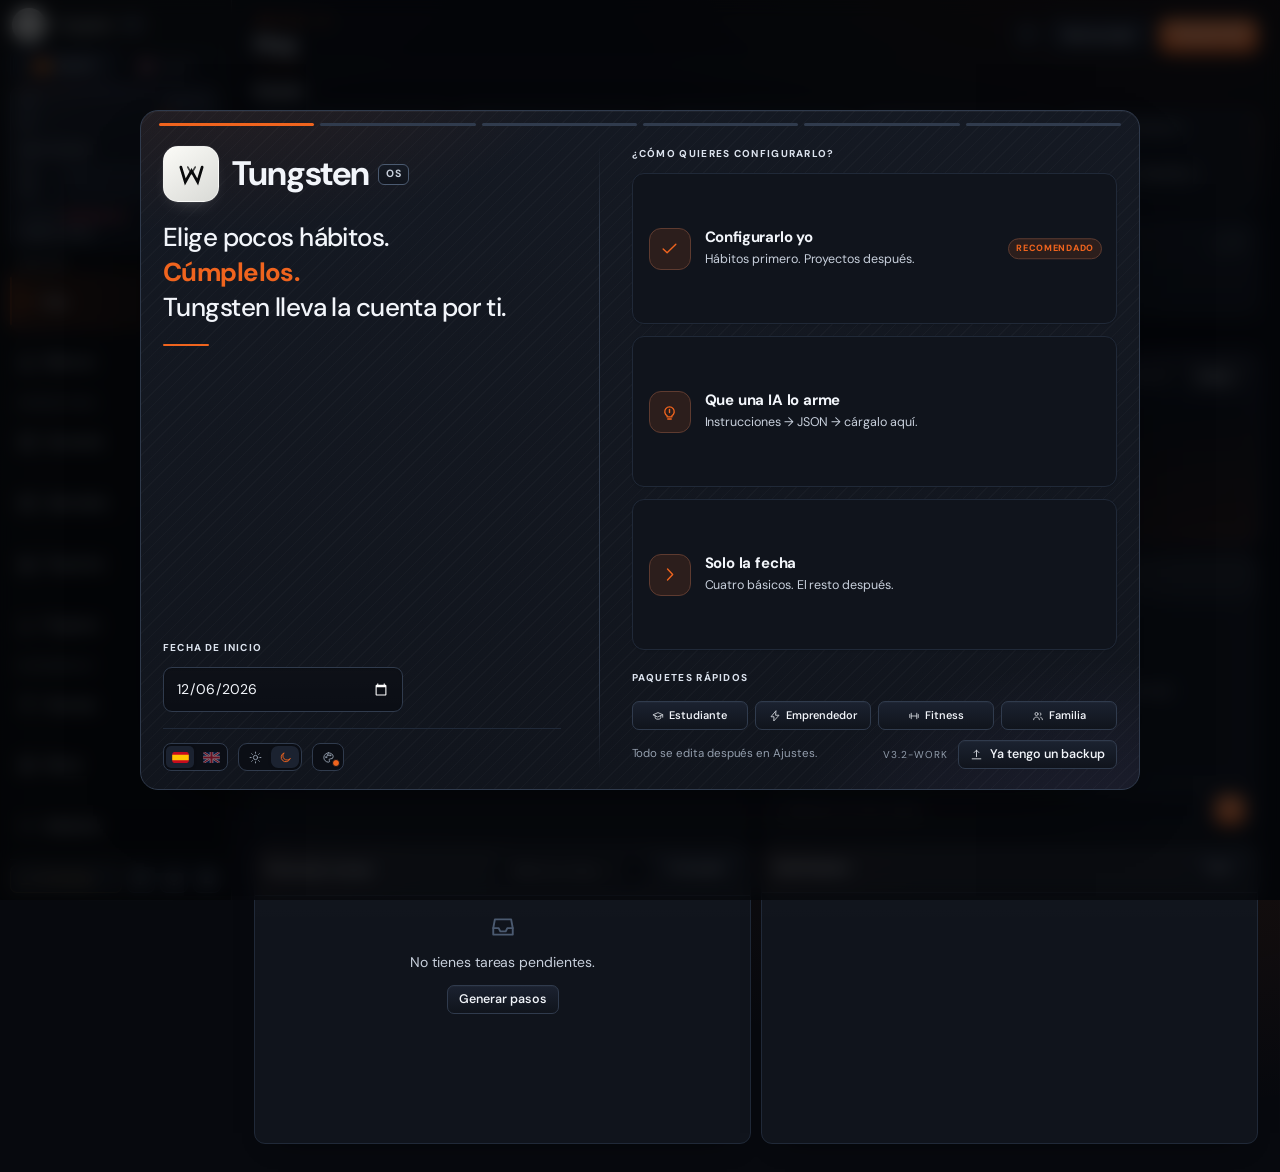
==== commit 8f7d83aa: "v6 - desktop" ====
--- a/index.html
+++ b/index.html
@@ -1,13459 +1,12774 @@
-<!DOCTYPE html>
-<html lang="en" data-theme="dark">
-<head>
-<meta charset="utf-8">
-<meta name="viewport" content="width=device-width, initial-scale=1, viewport-fit=cover">
-<meta name="color-scheme" content="dark light">
-<meta name="mobile-web-app-capable" content="yes">
-<meta name="apple-mobile-web-app-capable" content="yes">
-<meta name="apple-mobile-web-app-status-bar-style" content="black-translucent">
-<meta name="apple-mobile-web-app-title" content="Tungsten">
-<meta name="format-detection" content="telephone=no">
-<meta name="theme-color" content="#06080c" media="(prefers-color-scheme: dark)">
-<meta name="theme-color" content="#f0f2f6" media="(prefers-color-scheme: light)">
-
-<title>Tungsten</title>
-<link rel="icon" type="image/svg+xml" href="data:image/svg+xml,%3Csvg%20xmlns%3D%22http%3A%2F%2Fwww.w3.org%2F2000%2Fsvg%22%20viewBox%3D%220%200%2064%2064%22%3E%3Crect%20width%3D%2264%22%20height%3D%2264%22%20rx%3D%2212%22%20fill%3D%22%232D7DF6%22%2F%3E%3Cpath%20d%3D%22M10%2017l9.2%2030.7L32%2024.8l12.8%2022.9L54%2017%22%20fill%3D%22none%22%20stroke%3D%22%23fff%22%20stroke-width%3D%226%22%20stroke-linejoin%3D%22miter%22%2F%3E%3Cpath%20d%3D%22M24.4%2017L32%2030.6%2039.6%2017%22%20fill%3D%22none%22%20stroke%3D%22%23fff%22%20stroke-width%3D%224%22%20opacity%3D%22.78%22%2F%3E%3C%2Fsvg%3E">
-<link rel="preconnect" href="https://fonts.googleapis.com">
-<link rel="preconnect" href="https://fonts.gstatic.com" crossorigin>
-<link rel="stylesheet" href="https://fonts.googleapis.com/css2?family=DM+Sans:ital,opsz,wght@0,9..40,400;0,9..40,500;0,9..40,600;0,9..40,700;1,9..40,400&family=IBM+Plex+Mono:wght@400;500;600;700&family=Instrument+Serif:ital@0;1&display=swap">
-<style>
-/* ============================================================================
-   TUNGSTEN OS v2, design system
-   DM Sans (UI) · Instrument Serif (brand titles) · mono for pure data
-   ========================================================================= */
-:root{
-  --bg:#06080c; --bg2:#0a0d12; --panel:#0e1218; --panel2:#141a22; --raise:#1a212c;
-  --line:#1c2430; --line2:#2a3442; --line3:#3d4a5c;
-  --txt:#e9eef6; --dim:#c4ccd8; --faint:#a8b2c2; --label:#dce3ee;
-  --hot:#f06a2b; --hot2:#ff9a5c; --hotbg:rgba(240,106,43,.12); --hotrgb:240,106,43; --hot-ink:#fff;
-  --ok:#2fd492; --okbg:rgba(47,212,146,.12);
-  --warn:#f0c14d; --bad:#ff5c73; --cool:#6ba3ff; --violet:#a78bfa;
-  --acc:#e6edf6;
-  --tyrian:#6b0f3a; --tyrian2:#9b1b5a; --tyrianbg:rgba(107,15,58,.18);
-  --shadow:0 1px 2px rgba(0,0,0,.5), 0 12px 32px -12px rgba(0,0,0,.7);
-  --shadow-lg:0 24px 70px -20px rgba(0,0,0,.85);
-  --r:12px; --r-sm:10px; --r-xs:7px;
-  --sans:'DM Sans',-apple-system,BlinkMacSystemFont,'Segoe UI',Roboto,sans-serif;
-  --mono:'IBM Plex Mono',ui-monospace,'SF Mono',Menlo,Consolas,monospace;
-  --display:'Instrument Serif',Georgia,'Times New Roman',serif;
-  --sidew:232px;
-  --ease:cubic-bezier(.22,.61,.36,1);
-  --fs-xs:11px; --fs-sm:12.5px; --fs:14px; --fs-md:15px; --fs-lg:16px; --fs-xl:20px; --fs-2xl:24px;
-  --gap:10px; --gap-sm:8px;
-  /* skill palette, fixed across the app */
-  --sk-spiritual:#8b7cf6; --sk-mental:#5b9cff; --sk-physical:#2fd492; --sk-money:#e8a838;
-  --sk-italian:#4ade80; --sk-tactical:#ef4444; --sk-trading:#2dd4bf; --sk-chess:#c4b5fd;
-  --sk-sueno:#7c8ba1; --sk-social:#f472b6;
-  /* pillar category accents */
-  --cat-revenue:#e8a838; --cat-capital:#2dd4bf; --cat-craft:#c084fc; --cat-self:#6ba3ff; --cat-side:#f472b6;
-}
-html[data-theme="light"]{
-  --bg:#f0f2f6; --bg2:#f6f7fa; --panel:#ffffff; --panel2:#f4f6f9; --raise:#eef1f6;
-  --line:#dde2ea; --line2:#c5cdd9; --line3:#a8b3c2;
-  --txt:#0d1219; --dim:#3d4654; --faint:#5a6474; --label:#1a2230;
-  --hot:#d9531a; --hot2:#e8783a; --hotbg:rgba(217,83,26,.10); --hotrgb:217,83,26; --hot-ink:#fff;
-  --ok:#0c9a60; --okbg:rgba(12,154,96,.10);
-  --warn:#a86f00; --bad:#d12b45; --cool:#2a6bc9; --violet:#6d4ee0;
-  --acc:#0d1219;
-  --tyrian:#6b0f3a; --tyrian2:#8a1450; --tyrianbg:rgba(107,15,58,.08);
-  --shadow:0 1px 2px rgba(16,24,40,.05), 0 8px 22px -12px rgba(16,24,40,.22);
-  --shadow-lg:0 20px 50px -20px rgba(16,24,40,.32);
-}
-*,*::before,*::after{box-sizing:border-box}
-html,body{height:100%}
-body{
-  margin:0; background:var(--bg); color:var(--txt);
-  font-family:var(--sans); font-size:var(--fs); line-height:1.5;
-  -webkit-font-smoothing:antialiased; text-rendering:optimizeLegibility;
-  overscroll-behavior-y:auto;
-}
-body::before{
-  content:''; position:fixed; inset:0; pointer-events:none; z-index:0;
-  background:
-    radial-gradient(900px 520px at 12% -8%, rgba(var(--hotrgb),.06), transparent 62%),
-    radial-gradient(760px 460px at 96% 104%, rgba(127,180,255,.05), transparent 60%);
-}
-html[data-theme="light"] body::before{
-  background:
-    radial-gradient(900px 520px at 12% -8%, rgba(var(--hotrgb),.05), transparent 62%),
-    radial-gradient(760px 460px at 96% 104%, rgba(47,111,208,.05), transparent 60%);
-}
-::selection{background:var(--hot); color:var(--hot-ink)}
-button,input,textarea,select{font:inherit; color:inherit}
-button{cursor:pointer; background:none; border:none; padding:0}
-a{color:inherit}
-:focus-visible{outline:2px solid var(--hot); outline-offset:2px; border-radius:4px}
-svg{display:block}
-.mono{font-family:var(--mono); font-variant-numeric:tabular-nums}
-.sr{position:absolute;width:1px;height:1px;padding:0;margin:-1px;overflow:hidden;clip:rect(0 0 0 0);white-space:nowrap;border:0}
-
-/* scrollbars */
-*::-webkit-scrollbar{width:10px;height:10px}
-*::-webkit-scrollbar-track{background:transparent}
-*::-webkit-scrollbar-thumb{background:var(--line2); border-radius:99px; border:3px solid transparent; background-clip:content-box}
-*::-webkit-scrollbar-thumb:hover{background:var(--line3); background-clip:content-box; border:3px solid transparent}
-
-/* ============================ LAYOUT ==================================== */
-.app{position:relative; z-index:1; display:flex; min-height:100vh; min-height:100dvh}
-.side{
-  position:fixed; inset:0 auto 0 0; width:var(--sidew); z-index:40;
-  display:flex; flex-direction:column; gap:0;
-  background:linear-gradient(180deg,var(--bg2) 0%,var(--bg) 100%);
-  border-right:1px solid var(--line); padding:10px 10px 8px;
-}
-.main{flex:1; margin-left:var(--sidew); min-width:0; display:flex; flex-direction:column}
-.wrap{width:100%; max-width:1280px; margin:0 auto; padding:14px 22px 48px}
-
-/* brand */
-.brand{display:flex; align-items:center; gap:8px; padding:0 4px 8px}
-.mark{
-  width:26px;height:26px;border-radius:7px;flex:none;display:grid;place-items:center;
-  background:linear-gradient(150deg,var(--raise),var(--panel));
-  border:1px solid var(--line2); box-shadow:inset 0 1px 0 rgba(255,255,255,.06);
-  position:relative;
-}
-.mark::after{content:'';position:absolute;inset:-1px;border-radius:7px;box-shadow:0 0 14px -4px var(--hot);opacity:.6}
-.mark svg{width:14px;height:14px;color:var(--hot)}
-.brand-t{display:flex;flex-direction:column;line-height:1;min-width:0;flex:1}
-.brand-t b{
-  font-family:Helvetica Neue, Helvetica, Arial, sans-serif;
-  font-size:15px; font-weight:800; font-style:normal; letter-spacing:.14em;
-  text-transform:uppercase; color:var(--txt);
-  background:none; -webkit-background-clip:border-box; background-clip:border-box;
-  white-space:nowrap; width:100%;
-}
-.side .brand-t span{display:none}
-.mbar .brand-t span{
-  display:block; font-size:9px; letter-spacing:.06em; text-transform:none;
-  color:var(--label); font-family:var(--sans); font-weight:600; margin-top:2px;
-}
-.side .brand{padding:0 2px 10px; gap:10px; width:100%}
-.side .brand .mark{
-  flex:none; width:30px; height:30px; border-radius:50%;
-  background:
-    radial-gradient(circle at 30% 28%, rgba(255,255,255,.14), transparent 42%),
-    linear-gradient(145deg, #1c2433 0%, #0a0d14 55%, #121826 100%);
-  border:1px solid color-mix(in srgb, var(--hot) 55%, var(--line2));
-  box-shadow:0 0 20px -5px rgba(var(--hotrgb),.65), inset 0 1px 0 rgba(255,255,255,.1);
-}
-.side .brand .mark svg{width:15px; height:15px; color:var(--hot)}
-.mbar .brand-t b{
-  font-family:Helvetica Neue, Helvetica, Arial, sans-serif;
-  font-size:13px; font-weight:800; font-style:normal; letter-spacing:.12em;
-  text-transform:uppercase; color:var(--txt);
-  background:none; -webkit-background-clip:border-box;
-}
-
-/* unified day + momentum strip, clear hierarchy, one font family */
-.side-pulse{
-  border:1px solid var(--line); border-radius:var(--r-sm); padding:9px 10px 8px;
-  background:linear-gradient(165deg,var(--panel2),var(--panel)); margin-bottom:6px;
-  position:relative; overflow:hidden; cursor:pointer; text-align:left; width:100%;
-  transition:border-color .18s var(--ease);
-  font-family:var(--sans);
-}
-.side-pulse:hover{border-color:var(--line3)}
-.side-pulse::before{content:''; position:absolute; top:0; left:0; right:0; height:2px; background:linear-gradient(90deg,var(--hot),var(--violet),transparent)}
-.sp-row{display:flex; align-items:flex-end; justify-content:space-between; gap:10px}
-.sp-k{
-  display:block; font-family:var(--sans); font-size:9px; font-weight:650;
-  letter-spacing:.06em; color:var(--faint); margin-bottom:2px; text-transform:uppercase;
-}
-.sp-day .sp-v{font-family:var(--sans); font-size:22px; font-weight:700; letter-spacing:-.03em; line-height:1; color:var(--txt)}
-.sp-mo{text-align:right; min-width:0}
-.sp-mo-line{
-  display:inline-flex; align-items:baseline; justify-content:flex-end; gap:6px;
-  line-height:1; white-space:nowrap;
-}
-.sp-mo .sp-v{font-family:var(--sans); font-size:20px; font-weight:700; letter-spacing:-.02em; color:var(--hot); line-height:1}
-/* streak always beside MO so it never appears/disappears in the meta line */
-.sp-mo .sp-streak-n{
-  font-family:var(--sans); font-size:12px; font-weight:700; color:var(--hot);
-  letter-spacing:-.01em; min-width:2.4em; text-align:left; opacity:.95;
-}
-.sp-mo .sp-streak-n.is-zero{opacity:.45; color:var(--faint); font-weight:650}
-/* fixed two-slot meta: date | core status, no reflow when ticking */
-.sp-meta{
-  display:grid; grid-template-columns:1fr auto; gap:6px; align-items:center;
-  margin-top:7px; font-family:var(--sans); font-size:11px; font-weight:500; color:var(--dim); line-height:1.3;
-  min-height:16px;
-}
-.sp-meta .sp-date-slot{
-  min-width:0; overflow:hidden; text-overflow:ellipsis; white-space:nowrap;
-}
-.sp-meta .sp-core-slot{
-  flex:none; min-width:4.8em; text-align:right; white-space:nowrap; font-weight:650;
-}
-.sp-meta .sp-dot{opacity:.45}
-.sp-meta .sp-ok{color:var(--ok); font-weight:650}
-.sp-meta .sp-streak{display:none}
-.sp-bars{display:flex; flex-direction:column; gap:4px; margin-top:8px}
-.sp-bar-row{display:grid; grid-template-columns:36px 1fr; gap:6px; align-items:center}
-.sp-bar-row span{font-family:var(--sans); font-size:10px; font-weight:650; color:var(--faint); letter-spacing:.02em}
-.sp-band{
-  font-family:var(--sans); font-size:10.5px; font-weight:600; color:var(--label);
-  margin-top:6px; padding-top:6px; border-top:1px solid var(--line);
-  white-space:nowrap; overflow:hidden; text-overflow:ellipsis;
-}
-/* legacy aliases */
-.sp-day small,.sp-mo small{display:block; font-family:var(--sans); font-size:9px; font-weight:650; letter-spacing:.06em; color:var(--faint); margin-bottom:2px; text-transform:uppercase}
-.sp-day b{font-family:var(--sans); font-size:22px; font-weight:700; letter-spacing:-.03em; line-height:1; color:var(--txt)}
-.sp-mo b{font-family:var(--sans); font-size:20px; font-weight:700; letter-spacing:-.02em; color:var(--hot); line-height:1}
-.sp-date{display:none}
-/* legacy stubs hidden */
-.dia,.mo-mini{display:none}
-
-/* lang toggle */
-.lang-toggle{display:inline-flex; padding:2px; gap:1px; border:1px solid var(--line); border-radius:7px; background:var(--bg2); margin-bottom:6px; width:100%}
-.lang-toggle button{flex:1; padding:4px 0; border-radius:5px; font-size:10px; font-family:var(--sans); letter-spacing:.1em; color:var(--label); font-weight:650; transition:all .15s var(--ease)}
-.lang-toggle button.on{background:var(--panel2); color:var(--txt); box-shadow:0 1px 2px rgba(0,0,0,.3)}
-.lang-toggle button:hover{color:var(--txt)}
-
-/* nav, fill available height, larger hit targets */
-.nav{flex:1; overflow-y:auto; margin:0; padding:2px 0; min-height:0; display:flex; flex-direction:column; gap:2px}
-.nav-g{font-family:var(--sans); font-size:11px; letter-spacing:.04em; color:var(--label); padding:10px 8px 4px; flex:none; font-weight:650}
-.nav-i{
-  width:100%; display:flex; align-items:center; gap:10px; padding:10px 10px; border-radius:8px;
-  color:var(--dim); font-size:13.5px; font-weight:500; position:relative; flex:1 1 0; min-height:38px;
-  transition:background .16s var(--ease), color .16s var(--ease);
-}
-.nav-i svg{width:16px;height:16px;flex:none;opacity:.85}
-.nav-i kbd{
-  margin-left:auto; font-family:var(--mono); font-size:9px; color:var(--faint);
-  border:1px solid var(--line); border-radius:4px; padding:0 4px; background:var(--bg2); opacity:0; transition:opacity .16s
-}
-.nav-i:hover{background:var(--panel); color:var(--txt)}
-.nav-i:hover kbd{opacity:1}
-.nav-i.on{background:var(--panel2); color:var(--txt)}
-.nav-i.on::before{content:''; position:absolute; left:0; top:6px; bottom:6px; width:2.5px; border-radius:2px; background:var(--hot); box-shadow:0 0 10px var(--hot)}
-.nav-i.on svg{color:var(--hot); opacity:1}
-.nav-i .dot{margin-left:auto; font-family:var(--mono); font-size:9.5px; color:var(--hot); background:var(--hotbg); border:1px solid rgba(240,106,43,.3); border-radius:20px; padding:0 5px; line-height:15px}
-
-/* side footer */
-.side-f{border-top:1px solid var(--line); padding-top:6px; margin-top:4px; display:flex; flex-direction:column; gap:5px; flex:none}
-.side-actions{display:flex; gap:5px}
-.icon-btn{
-  width:28px;height:28px;border-radius:7px;border:1px solid var(--line); background:var(--panel);
-  display:grid;place-items:center; color:var(--dim); transition:all .16s var(--ease); flex:none;
-}
-.icon-btn svg{width:14px;height:14px}
-.icon-btn:hover{color:var(--txt); border-color:var(--line3); background:var(--panel2)}
-.bk-btn{flex:1; display:flex; align-items:center; gap:6px; padding:0 8px; height:28px; border-radius:7px; border:1px solid var(--line); background:var(--panel); color:var(--dim); font-size:10.5px; transition:all .16s var(--ease); overflow:hidden}
-.bk-btn:hover{color:var(--txt); border-color:var(--line3)}
-.bk-btn svg{width:13px;height:13px;flex:none}
-.bk-btn span{white-space:nowrap;overflow:hidden;text-overflow:ellipsis}
-.bk-btn.stale{color:var(--warn); border-color:rgba(240,193,77,.3)}
-
-/* mobile bar */
-.mbar{display:none}
-
-/* ============================ VIEWS ===================================== */
-/* !important: later ID rules (e.g. #v-wisdom) must never unhide inactive tabs */
-.view{display:none !important; animation:vin .22s var(--ease)}
-.view.on{display:block !important}
-@keyframes vin{from{opacity:0; transform:translateY(4px)} to{opacity:1; transform:none}}
-.vhead{display:flex; align-items:center; justify-content:space-between; gap:12px; flex-wrap:wrap; margin-bottom:10px}
-.vhead .eyebrow{font-family:var(--sans); font-size:11px; letter-spacing:.06em; color:var(--hot); margin-bottom:2px; font-weight:650}
-.vhead h1{margin:0; font-size:var(--fs-2xl); font-weight:700; letter-spacing:-.03em; line-height:1.15}
-.vhead p{display:none}
-.vhead-a{display:flex; gap:8px; flex-wrap:wrap; align-items:center}
-.vhead-a .btn{
-  height:34px; min-height:34px; padding:0 14px; font-size:13px; font-weight:600;
-  border-radius:9px; line-height:1; box-sizing:border-box;
-}
-.vhead-a .btn.sm{height:34px; min-height:34px; padding:0 14px; font-size:13px}
-
-/* section chrome, subsections instead of loose boxes */
-.section-block{margin-bottom:var(--gap)}
-.section-label{
-  display:flex; align-items:center; gap:10px; margin-bottom:8px;
-  font-family:var(--sans); font-size:13px; letter-spacing:.02em; text-transform:none; color:var(--label);
-}
-/* Sin regla junto al rótulo: el título se sostiene solo. */
-.section-label::after{display:none}
-.section-label b{color:var(--txt); font-weight:700; font-size:15px; letter-spacing:-.02em; flex:none; white-space:nowrap}
-#v-pillars .section-label b{font-size:18px; font-weight:700; letter-spacing:-.025em}
-.panel-grid{display:grid; gap:var(--gap); align-items:stretch}
-.eq-cols{align-items:stretch}
-.eq-cols > *{min-height:100%; display:flex; flex-direction:column}
-.eq-cols > * > .card, .eq-cols > .card{flex:1; display:flex; flex-direction:column}
-.eq-cols .card-b{flex:1}
-
-/* ============================ PRIMITIVES ================================ */
-.card{
-  border:1px solid var(--line); border-radius:var(--r); background:var(--panel);
-  box-shadow:var(--shadow); overflow:hidden; transition:border-color .18s var(--ease);
-}
-.card:hover{border-color:var(--line2)}
-.stack > .card + .card, .col-main > .card + .card{margin-top:var(--gap)}
-.todo-pond-row > .card + .card,
-.today-workspace > .card + .card,
-.cmd-layout .card + .card,
-.goals-workspace .card + .card,
-.prog-workspace > .card + .card{margin-top:0}
-.card-h{
-  display:flex; align-items:center; justify-content:space-between; gap:10px;
-  padding:9px 12px; border-bottom:1px solid var(--line); background:linear-gradient(180deg,var(--panel2),transparent);
-}
-.card-h h3{margin:0; font-size:13px; font-weight:650; letter-spacing:.01em; text-transform:none; color:var(--label); font-family:var(--sans)}
-.card-h .r{display:flex; gap:6px; align-items:center; flex-wrap:wrap}
-.card-b{padding:12px}
-.card-b.flush{padding:0}
-.card-b.tight{padding:10px 12px}
-
-.grid{display:grid; gap:var(--gap)}
-.g2{grid-template-columns:repeat(2,minmax(0,1fr))}
-.g3{grid-template-columns:repeat(3,minmax(0,1fr))}
-.g4{grid-template-columns:repeat(4,minmax(0,1fr))}
-.g5{grid-template-columns:repeat(5,minmax(0,1fr))}
-.split{display:grid; grid-template-columns:minmax(0,1.4fr) minmax(0,1fr); gap:14px; align-items:start}
-.split-e{display:grid; grid-template-columns:minmax(0,1fr) minmax(0,1fr); gap:14px; align-items:start}
-.split-3{display:grid; grid-template-columns:minmax(0,1.15fr) minmax(0,.95fr) minmax(0,.9fr); gap:14px; align-items:start}
-.dense-stack{display:flex; flex-direction:column; gap:14px; min-width:0}
-/* overscroll auto so page still scrolls when cursor is over lists */
-.scroll-list{max-height:320px; overflow-y:auto; overscroll-behavior-y:auto}
-.scroll-list.tall{max-height:420px}
-.scroll-list.short{max-height:none}
-
-/* stat tile */
-.stat{border:1px solid var(--line); border-radius:var(--r-sm); padding:10px 11px; background:var(--panel); position:relative; overflow:hidden; transition:border-color .15s}
-.stat:hover{border-color:var(--line2)}
-.stat .l{font-family:var(--sans); font-size:11px; letter-spacing:.02em; color:var(--label); margin-bottom:5px; font-weight:600}
-.stat .v{font-family:var(--sans); font-size:20px; font-weight:700; letter-spacing:-.03em; line-height:1; color:var(--txt)}
-.stat .s{font-size:11px; color:var(--label); margin-top:4px}
-.stat .s.up{color:var(--ok)} .stat .s.down{color:var(--bad)}
-.stat.accent .v{color:var(--hot)}
-.stat::after{content:''; position:absolute; right:0; top:0; bottom:0; width:2px; background:var(--line2); opacity:.6}
-
-/* buttons */
-.btn{
-  display:inline-flex; align-items:center; gap:7px; height:34px; padding:0 14px; border-radius:9px;
-  border:1px solid var(--line2); background:var(--panel); color:var(--txt); font-size:13.5px; font-weight:500;
-  transition:all .15s var(--ease); white-space:nowrap;
-}
-.btn svg{width:15px;height:15px; opacity:.85}
-.btn:hover{border-color:var(--line3); background:var(--panel2); transform:translateY(-1px)}
-.btn:active{transform:none}
-.btn.pri{background:var(--hot); border-color:var(--hot); color:var(--hot-ink); font-weight:600; box-shadow:0 6px 20px -8px var(--hot)}
-.btn.pri:hover{background:var(--hot2); border-color:var(--hot2)}
-.btn.ghost{background:transparent; border-color:var(--line)}
-.btn.ghost:hover{background:var(--panel2)}
-.btn.sm{height:29px; padding:0 11px; font-size:12.5px; border-radius:7px}
-.btn.sm svg{width:13px;height:13px}
-.btn.danger{color:var(--bad); border-color:rgba(255,92,115,.28)}
-.btn.danger:hover{background:rgba(255,92,115,.1); border-color:var(--bad)}
-.btn[disabled]{opacity:.4; pointer-events:none}
-.btn-row{display:flex; gap:8px; flex-wrap:wrap}
-
-/* segmented / filter */
-.seg{display:inline-flex; padding:3px; gap:2px; border:1px solid var(--line); border-radius:9px; background:var(--bg2); flex-wrap:wrap}
-.seg button{padding:5px 11px; border-radius:6px; font-size:12px; color:var(--dim); font-family:var(--mono); letter-spacing:.05em; transition:all .15s var(--ease)}
-.seg button:hover{color:var(--txt)}
-.seg button.on{background:var(--panel2); color:var(--txt); box-shadow:0 1px 3px rgba(0,0,0,.3)}
-html[data-theme="light"] .seg button.on{background:#fff; border:1px solid var(--line)}
-
-/* progress bar */
-.bar{height:5px; border-radius:99px; background:var(--line); overflow:hidden; position:relative}
-.bar > i{display:block; height:100%; border-radius:99px; background:linear-gradient(90deg,var(--hot),var(--hot2)); transition:width .5s var(--ease)}
-.bar.slim{height:4px}
-.bar.cool > i{background:linear-gradient(90deg,var(--cool),#a9cdff)}
-.bar.ok > i{background:linear-gradient(90deg,var(--ok),#7ff0bd)}
-.bar.tick > i{min-width:2px}
-
-/* status pills */
-.pill{
-  display:inline-flex; align-items:center; gap:5px; font-family:var(--mono); font-size:10px; letter-spacing:.1em;
-  text-transform:uppercase; padding:3px 8px; border-radius:6px; border:1px solid var(--line2); color:var(--dim); background:var(--bg2); white-space:nowrap;
-}
-.pill::before{content:''; width:5px;height:5px;border-radius:99px; background:currentColor}
-.pill.st-active{color:var(--ok); border-color:rgba(47,212,146,.3); background:var(--okbg)}
-.pill.st-building{color:var(--cool); border-color:rgba(107,163,255,.3); background:rgba(107,163,255,.1)}
-.pill.st-incubating{color:var(--violet); border-color:rgba(167,139,250,.3); background:rgba(167,139,250,.1)}
-.pill.st-stalled{color:var(--bad); border-color:rgba(255,92,115,.3); background:rgba(255,92,115,.1)}
-.pill.st-done{color:var(--faint)}
-
-/* list rows */
-.rows{display:flex; flex-direction:column}
-.row{display:flex; align-items:flex-start; gap:11px; padding:11px 15px; border-bottom:1px solid var(--line); transition:background .15s var(--ease)}
-.row:last-child{border-bottom:none}
-.row:hover{background:var(--panel2)}
-.row-b{flex:1; min-width:0}
-.row-t{font-size:14px; line-height:1.45; word-break:break-word}
-.row-m{display:flex; gap:8px; align-items:center; flex-wrap:wrap; margin-top:4px; font-size:11.5px; color:var(--faint); font-family:var(--mono); letter-spacing:.02em}
-.row-a{display:flex; gap:5px; align-items:center; opacity:0; transition:opacity .15s var(--ease)}
-.row:hover .row-a, .row:focus-within .row-a{opacity:1}
-.row.done .row-t{color:var(--faint); text-decoration:line-through; text-decoration-color:var(--line3)}
-
-/* checkbox */
-.ck{
-  width:18px;height:18px;border-radius:6px;border:1.5px solid var(--line3); background:transparent; flex:none;
-  display:grid; place-items:center; margin-top:1px; transition:all .16s var(--ease); color:transparent;
-}
-.ck svg{width:11px;height:11px; stroke-width:3}
-.ck:hover{border-color:var(--hot)}
-.ck.on{background:var(--hot); border-color:var(--hot); color:var(--hot-ink); animation:ckPop .22s var(--ease)}
-@keyframes ckPop{from{transform:scale(.82)} to{transform:scale(1)}}
-.ck.ok.on{background:var(--ok); border-color:var(--ok)}
-
-/* priority chips, NOW / NEXT / SOON */
-.prio{font-family:var(--mono); font-size:10px; font-weight:700; letter-spacing:.06em; padding:3px 7px; border-radius:5px; flex:none; margin-top:1px; border:1px solid transparent}
-.prio.p1{color:var(--hot); background:var(--hotbg); border-color:rgba(240,106,43,.3)}
-.prio.p2{color:var(--warn); background:rgba(240,193,77,.1); border-color:rgba(240,193,77,.25)}
-.prio.p3{color:var(--faint); background:var(--bg2); border-color:var(--line)}
-
-/* empty state */
-.empty{display:flex; flex-direction:column; align-items:center; gap:12px; padding:32px 20px; text-align:center}
-.empty svg{width:26px;height:26px;color:var(--line3)}
-.empty p{margin:0; color:var(--dim); font-size:14px; max-width:40ch}
-.empty .sub{color:var(--faint); font-size:12px; font-family:var(--mono)}
-
-/* inputs */
-.fld{display:flex; flex-direction:column; gap:6px}
-.fld > label{font-family:var(--sans); font-size:11px; letter-spacing:.02em; color:var(--label); font-weight:600; text-transform:none}
-.in, textarea.in, select.in{
-  width:100%; background:var(--bg2); border:1px solid var(--line); border-radius:9px; padding:10px 12px;
-  font-size:14px; color:var(--txt); transition:border-color .16s var(--ease), background .16s var(--ease); font-family:inherit;
-}
-.in:hover{border-color:var(--line2)}
-.in:focus{outline:none; border-color:var(--hot); background:var(--panel); box-shadow:0 0 0 3px var(--hotbg)}
-textarea.in{resize:vertical; min-height:88px; line-height:1.55}
-select.in{appearance:none; cursor:pointer; background-image:linear-gradient(45deg,transparent 50%,var(--faint) 50%),linear-gradient(135deg,var(--faint) 50%,transparent 50%); background-position:calc(100% - 15px) 50%,calc(100% - 10px) 50%; background-size:5px 5px,5px 5px; background-repeat:no-repeat; padding-right:30px}
-.in::placeholder{color:var(--faint)}
-.inline-form{display:flex; gap:8px; flex-wrap:wrap; align-items:center}
-.inline-form .in{flex:1; min-width:160px}
-.inline-form select.in{flex:none; width:auto; min-width:120px}
-
-/* ============================ TODAY ===================================== */
-.ring-wrap{display:flex; align-items:center; gap:20px; flex-wrap:wrap}
-.ring{position:relative; width:118px; height:118px; flex:none}
-.ring svg{width:100%;height:100%; transform:rotate(-90deg)}
-.ring circle{fill:none; stroke-linecap:round}
-.ring .trk{stroke:var(--line)}
-.ring .val{stroke:url(#gHot); transition:stroke-dashoffset .7s var(--ease)}
-.ring .val-bonus{stroke:url(#gCool); transition:stroke-dashoffset .7s var(--ease)}
-.ring .lbl{position:absolute; inset:0; display:grid; place-content:center; text-align:center; pointer-events:none; padding:0}
-.ring .lbl b{font-family:var(--sans); font-size:18px; font-weight:700; letter-spacing:-.03em; line-height:1}
-.ring .lbl span{font-family:var(--sans); font-size:8.5px; color:var(--label); letter-spacing:.1em; margin-top:3px; display:block; text-transform:uppercase; font-weight:650}
-.ring.sealed .val{stroke:url(#gOk)}
-.ring.sealed .lbl b{color:var(--ok)}
-.dual-rings{display:flex; gap:18px; align-items:center; flex-wrap:wrap}
-/* today dual ring: number only, sized for the inner hole */
-.ring-disc-card .ring .lbl{padding:0}
-.ring-disc-card .ring .lbl b{font-size:17px; letter-spacing:-.04em}
-.ring-disc-card .ring .lbl span{display:none}
-.ring-txt{flex:1; min-width:180px}
-.ring-txt h4{margin:0 0 5px; font-size:16px; font-weight:600; letter-spacing:-.01em}
-.ring-txt p{margin:0; color:var(--dim); font-size:13.5px; line-height:1.5}
-/* fixed spark rail, one reserved slot per bonus skill; off slots still occupy space */
-.sparks{
-  display:flex; gap:6px; flex-wrap:nowrap; align-items:center;
-  margin-top:8px; height:28px; min-height:28px; max-height:28px;
-  overflow:visible; flex:none; box-sizing:border-box;
-}
-.spark{
-  width:26px; height:26px; border-radius:7px; display:grid; place-items:center; flex:none;
-  border:1px solid transparent; font-size:0; line-height:0; box-sizing:border-box;
-  transition:opacity .15s var(--ease), background .15s var(--ease), border-color .15s var(--ease);
-}
-.spark svg{width:13px;height:13px; display:block}
-.spark.is-off{
-  opacity:0; visibility:hidden; pointer-events:none;
-  border-color:transparent !important; background:transparent !important;
-}
-
-/* discipline chips, full names legible, wrap when needed */
-.dgroup + .dgroup{margin-top:8px}
-.dgroup > .lab{font-family:var(--sans); font-size:11px; letter-spacing:.02em; color:var(--label); margin-bottom:5px; font-weight:600}
-.chips{display:flex; flex-wrap:wrap; gap:6px; align-items:center; justify-content:flex-start; overflow-x:visible; overflow-y:visible; scrollbar-width:thin; padding:3px 2px 6px}
-.chips::-webkit-scrollbar{height:4px}
-.chip{
-  display:inline-flex; align-items:center; gap:5px; padding:5px 9px 5px 5px; border-radius:8px;
-  border:1px solid var(--line); background:var(--panel2); color:var(--txt); font-size:12.5px; font-weight:600;
-  transition:all .16s var(--ease); --chip-c:var(--hot); flex:none; white-space:nowrap; position:relative; z-index:1;
-  max-width:100%;
-}
-.chip .g{width:18px;height:18px;border-radius:5px;display:grid;place-items:center;background:color-mix(in srgb,var(--chip-c) 12%,var(--bg2));border:1px solid color-mix(in srgb,var(--chip-c) 28%,var(--line));font-size:10px;flex:none;color:var(--chip-c)}
-.chip .g svg{width:11px;height:11px}
-.chip .lv{font-family:var(--sans); font-size:10px; color:var(--label); border-left:1px solid var(--line2); padding-left:6px; margin-left:0; font-weight:600}
-.chip:hover{border-color:color-mix(in srgb,var(--chip-c) 45%,var(--line)); color:var(--txt); z-index:3; box-shadow:0 2px 10px -4px rgba(0,0,0,.4)}
-.chip.on{
-  background:color-mix(in srgb,var(--chip-c) 18%,var(--panel2));
-  border-color:var(--chip-c); color:var(--txt);
-  box-shadow:0 0 0 1px color-mix(in srgb,var(--chip-c) 55%,transparent), 0 0 14px -6px var(--chip-c);
-  animation:chipOn .22s var(--ease);
-}
-.chip.on .g{background:var(--chip-c); border-color:var(--chip-c); color:#fff; box-shadow:0 0 10px -2px var(--chip-c)}
-.chip.on .lv{color:var(--chip-c); border-color:color-mix(in srgb,var(--chip-c) 40%,transparent); font-weight:700}
-@keyframes chipOn{from{filter:brightness(1.12)} to{filter:none}}
-.ring-disc-card .chip:hover{transform:none}
-.ring-disc-card .chip.on{
-  border-color:var(--chip-c); background:color-mix(in srgb,var(--chip-c) 22%,rgba(0,0,0,.35));
-  box-shadow:0 0 0 1.5px var(--chip-c), 0 0 16px -6px var(--chip-c);
-}
-
-/* skill rails */
-.skl-rail{display:flex; flex-direction:column; gap:8px}
-.skl{border:1px solid var(--line); border-radius:var(--r-sm); padding:11px 12px; background:var(--panel); transition:border-color .15s, opacity .15s; --sk:var(--hot)}
-.skl:hover{border-color:color-mix(in srgb,var(--sk) 40%,var(--line))}
-.skl-h{display:flex; align-items:center; gap:9px; margin-bottom:8px}
-.skl-h .g{width:24px;height:24px;border-radius:7px;display:grid;place-items:center;background:color-mix(in srgb,var(--sk) 14%,var(--bg2));border:1px solid color-mix(in srgb,var(--sk) 30%,var(--line));flex:none; color:var(--sk)}
-.skl-h .g svg{width:13px;height:13px}
-.skl-h b{font-size:13.5px; font-weight:600; flex:1; min-width:0; overflow:hidden; text-overflow:ellipsis; white-space:nowrap}
-.skl-h .lvl{font-family:var(--mono); font-size:10.5px; color:var(--sk); background:color-mix(in srgb,var(--sk) 12%,transparent); border:1px solid color-mix(in srgb,var(--sk) 25%,transparent); border-radius:5px; padding:1px 6px}
-.skl-f{display:flex; justify-content:space-between; margin-top:6px; font-family:var(--mono); font-size:10.5px; color:var(--faint)}
-.skl .bar > i{background:var(--sk)}
-.skl.dimmed{opacity:.55}
-
-/* editors */
-.eds{display:grid; grid-template-columns:repeat(auto-fit,minmax(240px,1fr)); gap:14px}
-.eds.compact textarea.in{min-height:88px}
-.todo{display:flex; align-items:flex-start; gap:9px; padding:8px 0; border-bottom:1px dashed var(--line)}
-.todo:last-child{border-bottom:none}
-.todo span{flex:1; font-size:13.5px; line-height:1.45; word-break:break-word}
-.todo.done span{color:var(--faint); text-decoration:line-through}
-.todo .x{opacity:0; transition:opacity .15s}
-.todo:hover .x{opacity:1}
-
-/* quote strip */
-.qstrip{
-  width:100%; text-align:left; border:1px solid var(--line); border-radius:var(--r); padding:20px 22px;
-  background:linear-gradient(120deg,var(--panel2),var(--panel)); position:relative; overflow:hidden;
-  transition:border-color .18s var(--ease), transform .18s var(--ease);
-}
-.qstrip:hover{border-color:var(--line3); transform:translateY(-1px)}
-.qstrip::before{content:'"'; position:absolute; top:-22px; right:12px; font-size:110px; font-family:var(--sans); color:var(--line); opacity:.35; pointer-events:none; font-weight:700}
-.qstrip q{display:block; font-family:var(--sans); font-size:var(--fs-lg); line-height:1.5; letter-spacing:0; quotes:none; max-width:64ch; font-weight:500}
-.qstrip .who{margin-top:12px; font-family:var(--mono); font-size:11px; letter-spacing:.14em; color:var(--hot)}
-.qstrip .who i{color:var(--faint); font-style:normal; margin-left:8px}
-
-/* week in review */
-.wir{display:grid; grid-template-columns:repeat(auto-fit,minmax(130px,1fr)); gap:1px; background:var(--line); border-radius:var(--r-sm); overflow:hidden; border:1px solid var(--line)}
-.wir > div{background:var(--panel); padding:13px 14px}
-.wir .l{font-family:var(--mono); font-size:10px; letter-spacing:.14em; color:var(--faint); margin-bottom:6px}
-.wir .v{font-family:var(--mono); font-size:18px; font-weight:700; letter-spacing:-.02em}
-.wir .d{font-size:12px; margin-top:4px; color:var(--dim)}
-.wir .d.up{color:var(--ok)} .wir .d.down{color:var(--bad)}
-
-/* today workspace */
-.today-top{display:flex; flex-direction:column; gap:var(--gap); margin-bottom:0}
-.today-top #todayStats{margin:0}
-/* todo | pondering equal panels */
-.todo-pond-row{
-  display:grid; grid-template-columns:minmax(0,1fr) minmax(0,1fr); gap:var(--gap); align-items:stretch;
-  height:min(34vh, 280px); min-height:200px; max-height:320px;
-}
-.todo-pond-row > .card{
-  min-height:0; height:100%; display:flex; flex-direction:column; overflow:hidden;
-}
-/* shared header height so bottom border lines align across both cards */
-.todo-pond-row > .card > .card-h{
-  flex:none; display:flex; align-items:center; justify-content:space-between; gap:8px;
-  min-height:40px; height:40px; padding:0 12px; box-sizing:border-box;
-}
-.todo-pond-row > .card > .card-h h3{
-  margin:0; color:var(--label); font-size:13px; font-weight:650;
-}
-.todo-pond-row > .card > .card-b{flex:1; min-height:0; overflow:auto; display:flex; flex-direction:column}
-.todo-pond-row textarea.in{min-height:0; flex:1; height:auto; resize:none; overflow-y:auto}
-.todo-pond-row .today-todo-card .card-b{overflow:auto}
-.todo-pond-row .card-h .r{display:flex; gap:6px; align-items:center; flex:none}
-.todo-pond-row .card-h .btn.sm{height:26px; min-height:26px; padding:0 10px; font-size:11.5px}
-/* pondering cells, refined list inside fixed box (no clip vs composer) */
-.todo-pond-row > .card > .card-b.tight{overflow:hidden; padding-bottom:8px}
-.pond-wrap{display:flex; flex-direction:column; gap:0; flex:1; min-height:0; height:100%; overflow:hidden}
-.pond-cells{
-  flex:1 1 auto; min-height:0; overflow-y:auto; display:flex; flex-direction:column; gap:6px;
-  padding:0 1px 8px 0; overscroll-behavior-y:contain;
-}
-.pond-cell{
-  display:grid; grid-template-columns:22px minmax(0,1fr) 26px; gap:8px; align-items:start;
-  padding:9px 8px 9px 9px; border-radius:10px;
-  border:1px solid var(--line2); background:linear-gradient(165deg,var(--panel2),var(--panel));
-  box-shadow:0 1px 0 rgba(255,255,255,.03) inset;
-  transition:border-color .15s var(--ease), box-shadow .15s var(--ease);
-}
-.pond-cell:hover{border-color:color-mix(in srgb,var(--violet) 35%,var(--line2)); box-shadow:0 0 0 1px rgba(167,139,250,.08)}
-.pond-cell:focus-within{border-color:color-mix(in srgb,var(--violet) 50%,var(--line2)); box-shadow:0 0 0 3px rgba(167,139,250,.12)}
-.pond-idx{
-  width:22px; height:22px; border-radius:7px; display:grid; place-items:center;
-  font-family:var(--sans); font-size:11px; font-weight:700; color:var(--violet);
-  background:rgba(167,139,250,.12); border:1px solid rgba(167,139,250,.28); flex:none; margin-top:1px;
-}
-.pond-cell textarea.pond-ta{
-  width:100%; min-height:36px; max-height:96px; resize:none; overflow-y:auto;
-  border:none; background:transparent; padding:1px 0; box-shadow:none;
-  font-family:var(--sans); font-size:13px; line-height:1.45; color:var(--txt); font-weight:500;
-}
-.pond-cell textarea.pond-ta:focus{outline:none; background:transparent; box-shadow:none}
-.pond-cell .pond-x{
-  width:26px; height:26px; border-radius:7px; display:grid; place-items:center;
-  color:var(--faint); border:1px solid transparent; flex:none;
-}
-.pond-cell .pond-x:hover{color:var(--bad); background:rgba(255,92,115,.1); border-color:rgba(255,92,115,.25)}
-.pond-cell .pond-x svg{width:12px; height:12px}
-.pond-empty{
-  flex:1; display:grid; place-items:center; text-align:center; padding:16px 12px;
-  border:1px dashed var(--line2); border-radius:10px; color:var(--faint); font-size:12.5px; line-height:1.4;
-}
-.pond-composer{
-  display:flex; gap:6px; align-items:center; flex:none;
-  padding:8px 0 0; border-top:1px solid var(--line); margin-top:0;
-  background:var(--panel); position:relative; z-index:1;
-}
-.pond-composer .in{flex:1; min-width:0; height:30px; min-height:30px; padding:0 10px; font-size:12.5px}
-.pond-composer .btn.sm{height:30px; min-height:30px; padding:0 11px; flex:none}
-.pond-composer .btn.icon-add{width:30px;height:30px;min-height:30px;min-width:30px;font-size:18px}
-.pond-wrap-ro .pond-cells{padding-bottom:2px}
-.pond-wrap-ro .pond-cell .pond-x{display:none}
-.pond-wrap-ro .pond-cell textarea.pond-ta{pointer-events:none; resize:none}
-@media (max-width:900px){.todo-pond-row{grid-template-columns:1fr; height:auto; max-height:none; min-height:0}
-  .todo-pond-row > .card{min-height:180px; height:auto}
-}
-/* week as slim full-width ticker */
-.week-strip, .week-ticker{
-  width:100%; border:1px solid var(--line); border-radius:var(--r-sm); background:var(--panel);
-  padding:6px 12px; display:flex; align-items:center; gap:14px; min-height:0; max-width:none;
-  overflow:hidden;
-}
-.week-ticker .ws-title, .week-strip .ws-title{
-  font-family:var(--mono); font-size:9px; letter-spacing:.14em; color:var(--faint); margin:0; flex:none; white-space:nowrap;
-}
-.week-ticker .ws-row, .week-strip .ws-row{
-  display:flex; align-items:center; gap:0; flex:1; min-width:0; overflow-x:auto; scrollbar-width:none;
-}
-.week-ticker .ws-row::-webkit-scrollbar, .week-strip .ws-row::-webkit-scrollbar{display:none}
-.week-ticker .ws-item, .week-strip .ws-item{
-  display:flex; align-items:baseline; gap:6px; flex:none; padding:0 14px;
-  border-right:1px solid var(--line); white-space:nowrap;
-}
-.week-ticker .ws-item:last-child, .week-strip .ws-item:last-child{border-right:none}
-.week-ticker .ws-item .l, .week-strip .ws-item .l{font-family:var(--mono); font-size:9px; color:var(--faint); letter-spacing:.08em}
-.week-ticker .ws-item .v, .week-strip .ws-item .v{font-family:var(--mono); font-size:13px; font-weight:700}
-.week-ticker .ws-item .d, .week-strip .ws-item .d{font-size:11px; color:var(--dim)}
-.week-ticker .ws-item .d.up, .week-strip .ws-item .d.up{color:var(--ok)}
-.week-ticker .ws-item .d.down, .week-strip .ws-item .d.down{color:var(--bad)}
-/* rings card, same dark stage treatment as Theater of the Mind */
-.ring-disc-card{
-  overflow:visible;
-  border:1px solid color-mix(in srgb,var(--violet) 45%,var(--line)) !important;
-  background:
-    radial-gradient(900px 400px at 0% 0%, rgba(167,139,250,.28), transparent 50%),
-    radial-gradient(700px 360px at 100% 100%, rgba(240,106,43,.14), transparent 45%),
-    radial-gradient(500px 300px at 50% 50%, rgba(107,163,255,.08), transparent 60%),
-    linear-gradient(160deg,#0c0f16 0%, #121826 50%, #0a0d14 100%) !important;
-  box-shadow:0 0 60px -20px rgba(167,139,250,.5), var(--shadow-lg);
-  color:#e9eef6;
-}
-.ring-disc-card .card-h{
-  background:linear-gradient(180deg,rgba(167,139,250,.12),transparent);
-  border-bottom-color:rgba(167,139,250,.18);
-}
-.ring-disc-card .card-h h3{color:#d4c4fc !important}
-.ring-disc-card .note,.ring-disc-card #discMeta{color:#c8d0e0 !important}
-.ring-disc-card .ring-txt h4{color:#fff !important}
-.ring-disc-card .ring-txt p{color:#d7dce8 !important}
-.ring-disc-card .dgroup > .lab{color:#d4c4fc !important}
-.ring-disc-card .chip{background:rgba(255,255,255,.04); color:#e9eef6; border-color:rgba(167,139,250,.25)}
-.ring-disc-card .chip .lv{color:#c8d0e0; border-left-color:rgba(255,255,255,.12)}
-.ring-disc-card .pill{background:rgba(0,0,0,.25); color:#e0e6f0}
-/* rings + disciplines, fixed grid; sparks/chips never reflow or clip */
-.ring-disc-card{isolation:isolate}
-.ring-disc-card .card-b.ring-disc-body,
-.ring-disc-card .card-b{overflow:visible}
-.ring-disc-card .card-h{
-  display:flex; align-items:center; justify-content:space-between; gap:10px; flex:none;
-}
-.ring-disc-card .card-h .ring-h-left{
-  display:flex; align-items:center; gap:8px; min-width:0; flex:1;
-}
-.ring-disc-card .card-h .ring-h-left h3{margin:0}
-.ring-disc-card .card-h #discMeta{display:none}
-/* sealed pill always occupies space, invisible when not sealed */
-#ringSealedBadge{
-  display:inline-flex; align-items:center; min-width:4.6em; min-height:22px; flex:none;
-}
-#ringSealedBadge .ring-sealed-pill{
-  display:inline-flex; align-items:center; justify-content:center;
-  min-width:4.6em; height:22px; box-sizing:border-box;
-}
-#ringSealedBadge .ring-sealed-pill.is-off{
-  opacity:0; visibility:hidden; pointer-events:none;
-}
-.ring-disc-card .ring-disc-body{
-  /* divider shifted left for more room for skill chips */
-  display:grid; grid-template-columns:minmax(170px,.72fr) minmax(0,1.55fr);
-  gap:0; align-items:stretch; overflow:visible;
-  padding:12px 16px 14px 12px; min-height:0; box-sizing:border-box;
-}
-.ring-disc-card .ring-wrap{
-  margin:0; padding:4px 12px 4px 2px; min-width:0; box-sizing:border-box;
-  border-right:1px solid rgba(167,139,250,.28);
-  display:flex; align-items:center; overflow:hidden;
-}
-.ring-disc-card .disc-side{
-  min-width:0; display:flex; flex-direction:column; justify-content:center;
-  align-items:stretch; overflow:visible; padding:4px 6px 4px 14px; gap:10px; box-sizing:border-box;
-}
-.ring-disc-card .dgroup{min-width:0; overflow:visible; margin:0}
-.ring-disc-card .dgroup + .dgroup{margin-top:0}
-.ring-disc-card .dgroup > .lab{margin-bottom:5px}
-.ring-disc-card .chips{
-  padding:2px 4px 6px 2px; overflow-x:visible; overflow-y:visible;
-  gap:6px; min-height:34px; align-items:center; flex-wrap:wrap;
-  scrollbar-width:thin;
-}
-.ring-disc-card .chip{
-  flex:none; max-width:100%; white-space:normal; line-height:1.25;
-  font-size:12.5px; font-weight:600; color:#f2f5fb;
-}
-.ring-disc-card .chip .lv{color:#dce3f0; font-weight:700}
-.ring-disc-card .dual-rings{
-  gap:12px; align-items:center; width:100%; min-width:0;
-}
-.ring-disc-card .ring{width:96px; height:96px; flex:none; align-self:center}
-.ring-disc-card .ring-txt{
-  min-width:0; flex:1; display:grid;
-  grid-template-rows:auto auto 28px;
-  gap:6px; align-content:center; box-sizing:border-box;
-}
-.ring-disc-card .ring-txt h4{
-  font-size:13.5px; margin:0; display:flex; align-items:center; flex-wrap:wrap; gap:0; line-height:1.3;
-  min-height:20px; max-width:100%; overflow:hidden;
-}
-.ring-disc-card .ring-txt p{
-  font-size:11.5px; margin:0; line-height:1.4; color:#d7dce8;
-  min-height:2.8em; /* two lines reserved so copy never reflows when sparks fill */
-}
-.ring-disc-card .sparks{
-  margin:0; padding:0; height:28px; min-height:28px; max-height:28px;
-  overflow:visible;
-}
-/* quote top with compact shuffle icon */
-.today-quote-wrap{position:relative}
-.today-quote-wrap .qstrip{width:100%; padding-right:48px}
-.today-quote-wrap .quote-shuffle{
-  position:absolute; top:10px; right:10px; z-index:2;
-  width:30px; height:30px; min-width:30px; min-height:30px; padding:0;
-  border-radius:8px; display:grid; place-items:center;
-}
-.today-quote-wrap .quote-shuffle svg{width:14px;height:14px}
-/* moves + skills equal height, fill down the page */
-.today-workspace{
-  display:grid; gap:var(--gap);
-  grid-template-columns:1fr 1fr;
-  align-items:stretch;
-  min-height:min(48vh, 420px);
-}
-.today-workspace > .card{
-  min-height:0; display:flex; flex-direction:column; height:100%;
-  min-height:min(48vh, 420px);
-}
-.today-workspace > .card > .card-b{
-  flex:1 1 auto; min-height:0; display:flex; flex-direction:column;
-}
-.today-workspace .scroll-list,
-.today-workspace .skl-rail.scroll-list{
-  flex:1 1 auto; max-height:none; min-height:0; overflow-y:auto; overscroll-behavior-y:auto;
-}
-.today-workspace .scroll-list .empty{padding:18px 12px; margin:auto}
-/* To-do matches default card chrome, no accent blue/hot title */
-.today-todo-card{border-color:var(--line)}
-.today-todo-card .card-h h3{color:var(--label) !important}
-@media (max-width:1100px){
-  .today-workspace{grid-template-columns:1fr; min-height:0}
-  .today-workspace > .card{min-height:220px}
-  .ring-disc-card .ring-disc-body{grid-template-columns:1fr}
-  .ring-disc-card .ring-wrap{border-right:none; border-bottom:1px solid rgba(167,139,250,.28); padding:2px 2px 12px; margin-bottom:4px}
-  .ring-disc-card .disc-side{padding:10px 2px 2px}
-}
-@media (max-width:700px){
-  .today-workspace{grid-template-columns:1fr}
-}
-
-/* real month calendars */
-.cal-grid{display:grid; grid-template-columns:repeat(auto-fill,minmax(280px,1fr)); gap:16px}
-.cal-month{border:1px solid var(--line); border-radius:var(--r-sm); background:var(--panel2); padding:12px}
-.cal-month .cal-title{
-  font-family:var(--sans); font-size:15px; font-weight:700; letter-spacing:-.02em;
-  color:#0d1219; margin-bottom:10px; text-transform:none;
-  background:#eef1f6; border-radius:6px; padding:5px 9px; display:inline-block;
-}
-html[data-theme="light"] .cal-month .cal-title{background:transparent; padding:0; color:#0d1219}
-.cal-weekdays{display:grid; grid-template-columns:repeat(7,1fr); gap:3px; margin-bottom:4px}
-.cal-weekdays span{text-align:center; font-family:var(--mono); font-size:10px; color:var(--faint); letter-spacing:.06em; padding:2px 0}
-.cal-days{display:grid; grid-template-columns:repeat(7,1fr); gap:3px}
-.cal-day{
-  aspect-ratio:1; min-height:32px; border-radius:6px; border:1px solid transparent;
-  background:var(--line); display:flex; flex-direction:column; align-items:center; justify-content:center;
-  font-family:var(--mono); font-size:11px; color:var(--faint); cursor:pointer; transition:transform .12s, border-color .12s;
-  padding:0; position:relative;
-}
-.cal-day.empty{background:transparent; cursor:default; pointer-events:none}
-.cal-day .dn{line-height:1; font-weight:600; color:var(--dim)}
-.cal-day.l1{background:rgba(240,106,43,.25); color:var(--txt)}
-.cal-day.l2{background:rgba(240,106,43,.45); color:var(--txt)}
-.cal-day.l3{background:rgba(240,106,43,.65); color:#fff}
-.cal-day.l4{background:var(--hot); color:var(--hot-ink)}
-.cal-day.l1 .dn,.cal-day.l2 .dn,.cal-day.l3 .dn,.cal-day.l4 .dn{color:inherit}
-.cal-day.sealed{box-shadow:inset 0 0 0 1.5px var(--ok)}
-.cal-day.today{outline:1.5px solid var(--txt); outline-offset:1px}
-.cal-day.future{opacity:.35; cursor:default}
-.cal-day:not(.empty):not(.future):hover{transform:scale(1.08); border-color:var(--txt); z-index:1}
-
-/* log workspace, fill viewport down past sidebar (to Wisdom), day editor full page */
-#v-log .section-block.log-editor-block{margin-bottom:var(--gap)}
-.log-workspace{
-  display:grid; grid-template-columns:1fr 1fr; gap:var(--gap); align-items:stretch;
-  min-height:480px;
-  height:calc(100dvh - 148px);
-  max-height:calc(100dvh - 148px);
-}
-.log-workspace .span2{grid-column:1 / -1}
-.log-workspace > .card{
-  display:flex; flex-direction:column; min-height:0; height:100%; overflow:hidden;
-  border-radius:var(--r); isolation:isolate;
-}
-.log-workspace > .card > .card-b{flex:1; min-height:0; overflow:auto; border-radius:0 0 var(--r) var(--r); overscroll-behavior-y:auto}
-.log-workspace > .card > .card-h{border-radius:var(--r) var(--r) 0 0}
-.log-daybar{display:flex; align-items:center; gap:8px; flex-wrap:wrap; margin:0 0 8px; flex:none}
-/*
-  Day-editor skills fill the whole Selected day column:
-  daybar (fixed) → #logChips (grows) → Core/Bonus by skill count → equal skill rows.
-*/
-.disc-compact{
-  display:flex; flex-direction:column; gap:8px; min-height:0; height:100%;
-  overflow:hidden; padding:10px 12px 12px !important; box-sizing:border-box;
-}
-#logChips{
-  flex:1 1 auto; min-height:0; display:flex; flex-direction:column; gap:8px;
-  overflow-x:hidden; overflow-y:auto; overscroll-behavior:contain;
-}
-.disc-compact .dgroup{
-  margin:0; min-height:0; display:flex; flex-direction:column; gap:5px;
-  overflow:visible;
-  /* default; overridden inline with skill-count flex-grow */
-  flex:1 1 0;
-}
-.disc-compact .dgroup > .lab{
-  margin:0; font-size:10.5px; font-weight:650; letter-spacing:.04em; color:var(--label); flex:none;
-  padding:0 1px; line-height:1.2;
-}
-.disc-compact .log-skills{
-  flex:1 1 auto; min-height:0; overflow:visible;
-  display:flex; flex-direction:column; gap:5px;
-}
-.log-skill{
-  display:flex; align-items:center; gap:calc(10px * var(--log-scale,1)); width:100%; text-align:left;
-  padding:calc(9px * var(--log-scale,1)) calc(14px * var(--log-scale,1));
-  padding-left:calc(10px * var(--log-scale,1));
-  border-radius:calc(9px * var(--log-scale,1)); border:1px solid var(--line);
-  background:var(--panel2); color:var(--txt); transition:border-color .15s, background .15s, box-shadow .15s;
-  --chip-c:var(--hot);
-  flex:1 1 0; min-height:0; height:auto;
-  box-sizing:border-box; overflow:hidden; margin:0;
-}
-.log-skill:hover{border-color:color-mix(in srgb,var(--chip-c) 45%,var(--line)); background:var(--panel)}
-.log-skill.on{border-color:color-mix(in srgb,var(--chip-c) 50%,transparent); background:color-mix(in srgb,var(--chip-c) 12%,var(--panel2)); box-shadow:0 0 12px -8px var(--chip-c)}
-.log-skill .g{
-  width:calc(24px * var(--log-scale,1)); height:calc(24px * var(--log-scale,1)); border-radius:calc(7px * var(--log-scale,1)); flex:none; display:grid; place-items:center;
-  background:color-mix(in srgb,var(--chip-c) 14%,var(--bg2));
-  border:1px solid color-mix(in srgb,var(--chip-c) 32%,var(--line)); color:var(--chip-c);
-}
-.log-skill.on .g{background:var(--chip-c); border-color:var(--chip-c); color:#fff}
-.log-skill .g svg{width:calc(12px * var(--log-scale,1));height:calc(12px * var(--log-scale,1));display:block}
-/* Name left · description right in the free space · level at the end */
-.log-skill .ls-body{
-  flex:1; min-width:0; display:flex; flex-direction:row; align-items:center; gap:calc(8px * var(--log-scale,1));
-  overflow:hidden; justify-content:flex-start;
-}
-.log-skill .ls-body b{
-  display:block; font-size:calc(12.5px * var(--log-scale,1)); font-weight:650; line-height:1.25; flex:0 1 auto;
-  white-space:nowrap; overflow:hidden; text-overflow:ellipsis; max-width:46%;
-  color:var(--txt); min-width:0;
-}
-.log-skill .ls-body .ls-sep{
-  flex:none; display:inline-block; color:var(--faint); opacity:.72;
-  font-size:calc(11px * var(--log-scale,1)); line-height:1;
-  margin:0 calc(2px * var(--log-scale,1));
-}
-.log-skill .ls-body .d{
-  display:block; font-size:calc(11.5px * var(--log-scale,1)); color:var(--dim); margin:0; line-height:1.3;
-  flex:1 1 0; min-width:0; overflow:hidden; text-overflow:ellipsis;
-  white-space:nowrap; text-align:left;
-}
-.log-skill .lv{
-  flex:none; align-self:center; font-family:var(--sans); font-size:calc(10px * var(--log-scale,1)); font-weight:700; color:var(--label);
-  padding:calc(3px * var(--log-scale,1)) calc(7px * var(--log-scale,1));
-  border-radius:calc(5px * var(--log-scale,1)); border:1px solid var(--line); background:var(--bg2);
-  line-height:1.2; margin-left:calc(2px * var(--log-scale,1));
-}
-.log-skill.on .lv{color:var(--chip-c); border-color:color-mix(in srgb,var(--chip-c) 30%,var(--line))}
-.log-workspace > .card > .card-b.disc-compact{overflow:hidden; display:flex; flex-direction:column}
-.accent-swatches{display:flex; flex-wrap:wrap; gap:6px}
-.accent-swatch{
-  width:28px;height:28px;border-radius:8px; border:2px solid transparent;
-  box-shadow:inset 0 0 0 1px rgba(0,0,0,.25); cursor:pointer; transition:transform .12s, border-color .12s;
-}
-.accent-swatch:hover{transform:scale(1.08)}
-.accent-swatch.on{border-color:var(--txt); box-shadow:0 0 0 2px var(--bg), 0 0 0 4px var(--hot)}
-.log-right{
-  display:flex; flex-direction:column; gap:6px; min-width:0; min-height:0; height:100%;
-}
-.log-right > .card{
-  flex:1 1 0; display:flex; flex-direction:column; min-height:0; overflow:hidden;
-  border-radius:var(--r); isolation:isolate;
-}
-.log-right > .card > .card-b{flex:1; min-height:0; overflow:auto; border-radius:0 0 var(--r) var(--r); overscroll-behavior-y:auto; padding:8px 10px}
-.log-right > .card > .card-h{border-radius:var(--r) var(--r) 0 0; display:flex; align-items:center; justify-content:space-between; gap:8px; padding:7px 10px}
-.log-right > .card > .card-h .btn.sm{height:24px; min-height:24px; padding:0 8px; font-size:11px}
-.log-right textarea.in{min-height:40px; max-height:none; position:relative; z-index:1; resize:none; flex:1}
-#v-log .section-block:first-of-type{margin-bottom:var(--gap)}
-
-/* command, live metrics ticker top · equal cols moves | snapshot */
-.metrics-ticker-bar{
-  display:flex; align-items:center; gap:10px; margin-bottom:var(--gap);
-  border:1px solid var(--line); border-radius:var(--r-sm); background:var(--panel);
-  padding:6px 10px; min-height:40px; overflow:hidden;
-}
-.metrics-ticker-label{
-  display:flex; align-items:center; gap:8px; flex:none; white-space:nowrap;
-  font-family:var(--mono); font-size:10px; letter-spacing:.1em; color:var(--faint);
-}
-.metrics-ticker-label b{color:var(--dim); font-weight:600}
-.metrics-ticker-viewport{flex:1; min-width:0; overflow:hidden; mask-image:linear-gradient(90deg,transparent,#000 4%,#000 96%,transparent)}
-.metrics-ticker-track{
-  display:flex; align-items:center; gap:0; width:max-content;
-  animation:metricsScroll 28s linear infinite;
-}
-.metrics-ticker-track:hover{animation-play-state:paused}
-.metrics-ticker-track .mt-item{
-  display:inline-flex; align-items:baseline; gap:6px; padding:0 16px;
-  border-right:1px solid var(--line); white-space:nowrap; font-size:12.5px;
-}
-.metrics-ticker-track .mt-item .l{font-family:var(--mono); font-size:9.5px; letter-spacing:.08em; color:var(--faint)}
-.metrics-ticker-track .mt-item .v{font-family:var(--mono); font-size:13px; font-weight:700; color:var(--txt)}
-.metrics-ticker-track .mt-item .u{font-size:11px; color:var(--dim)}
-@keyframes metricsScroll{
-  from{transform:translateX(0)}
-  to{transform:translateX(-50%)}
-}
-@media (prefers-reduced-motion:reduce){.metrics-ticker-track{animation:none}}
-.cmd-mo{margin-bottom:0}
-/* Momentum · Income · Investments, equal-height three columns */
-.cmd-mo-row{
-  display:grid; grid-template-columns:minmax(0,1fr);
-  gap:var(--gap); margin-bottom:var(--gap); align-items:stretch;
-}
-.cmd-mo-row .cmd-mo .card-b{flex-direction:row; align-items:stretch; gap:var(--gap)}
-.cmd-mo-row .mo-hero{flex:1.6}
-.cmd-mo-row #moWeak{flex:1; min-width:0; display:flex; align-items:center}
-@media (max-width:820px){ .cmd-mo-row .cmd-mo .card-b{flex-direction:column} }
-.cmd-mo-row > .card{
-  margin:0; min-height:0; height:100%; display:flex; flex-direction:column; overflow:hidden;
-}
-.cmd-mo-row .cmd-mo .card-b{flex:1; min-height:0; display:flex; flex-direction:column; gap:8px; overflow:hidden}
-.cmd-mo-row .mo-hero{gap:12px; flex:1; min-height:0; align-items:center}
-.cmd-mo-row .mo-hero .ring{width:96px; height:96px; flex:none}
-.cmd-mo-row .mo-hero .ring .lbl b{font-size:18px}
-.cmd-mo-row .mo-comp{flex:1; min-width:0}
-.cmd-mo-row .weakline{flex:none; margin-top:auto}
-.cmd-cap-card .card-b{
-  flex:1; min-height:0; display:flex; flex-direction:column; justify-content:center;
-  gap:12px; padding:14px 14px 16px; overflow:hidden;
-}
-.cmd-cap-k{
-  font-family:var(--sans); font-size:11px; font-weight:650; color:var(--faint);
-  letter-spacing:.04em; text-transform:uppercase;
-}
-.cmd-cap-val{
-  font-family:var(--sans); font-size:28px; font-weight:700; letter-spacing:-.03em;
-  color:var(--txt); line-height:1.1; word-break:break-word;
-}
-.cmd-cap-val .u{font-size:13px; font-weight:600; color:var(--faint); margin-left:6px; letter-spacing:0}
-.cmd-cap-hint{font-size:11.5px; color:var(--dim); line-height:1.35}
-.cmd-cap-edit{display:flex; gap:6px; align-items:center; flex-wrap:nowrap; min-width:0}
-.cmd-cap-edit .in{
-  flex:1; min-width:0; height:34px; min-height:34px; padding:0 10px; font-size:13px;
-}
-.cmd-cap-edit .btn{flex:none; height:34px; min-height:34px; padding:0 12px; min-width:82px; justify-content:center}
-.cmd-cap-add{margin-top:6px}
-.cmd-cap-add .in{background:color-mix(in srgb,var(--panel2) 72%,var(--bg2))}
-@media (max-width:900px){
-  .cmd-mo-row{grid-template-columns:1fr}
-}
-.cmd-layout{
-  display:grid; grid-template-columns:1fr 1fr; gap:var(--gap);
-  align-items:stretch;
-}
-.cmd-main,.cmd-side{
-  display:flex; flex-direction:column; gap:6px; min-height:0;
-  height:min(56vh,520px); max-height:min(56vh,520px);
-}
-.cmd-main > .section-label,.cmd-side > .section-label{flex:none}
-.cmd-kpis{display:grid; grid-template-columns:repeat(4,minmax(0,1fr)); gap:var(--gap-sm); margin-bottom:var(--gap)}
-.cmd-kpis .stat .l{font-size:11.5px; font-weight:650; color:var(--txt); letter-spacing:0; text-transform:none}
-.cmd-kpis .stat .v{font-size:22px}
-.cmd-kpis .stat .s{font-size:11.5px; color:var(--dim); line-height:1.35; margin-top:6px}
-/* both columns share the same flex scroll chain so lists reach the box bottom */
-.cmd-moves-card,.cmd-snap-card{
-  display:flex; flex-direction:column; min-height:0; flex:1 1 auto;
-  height:100%; max-height:100%; overflow:hidden;
-}
-.cmd-moves-card > .card-b:not(.flush){flex:none}
-.cmd-moves-card .card-b.flush,.cmd-snap-card .card-b.flush{
-  min-height:0; display:flex; flex-direction:column; overflow:hidden; flex:1 1 auto;
-  padding:0;
-}
-.cmd-moves-card .scroll-list,.cmd-snap-card .scroll-list{
-  flex:1 1 auto; max-height:none; min-height:0; height:100%;
-  overflow-y:auto; overflow-x:hidden;
-  overscroll-behavior-y:contain;
-  -webkit-overflow-scrolling:touch;
-  padding-bottom:8px;
-}
-.cmd-moves-card .scroll-list .rows,
-.cmd-snap-card .scroll-list .rows{padding:4px 0 12px}
-.cmd-mo, .cmd-kpis, .metrics-ticker-bar, .cmd-moves-card, .cmd-snap-card{
-  overscroll-behavior-y:auto;
-}
-@media (max-width:1080px){
-  .cmd-layout,.log-workspace{grid-template-columns:1fr}
-  .cmd-main,.cmd-side{height:auto; max-height:min(50vh,420px)}
-  .log-workspace{height:auto; max-height:none; min-height:320px}
-  .cmd-kpis{grid-template-columns:repeat(2,minmax(0,1fr))}
-  .pillars-toolbar{grid-template-columns:1fr; grid-template-rows:auto auto auto}
-  .pillars-toolbar .filter-groups{grid-column:1; grid-row:auto}
-  .pillars-toolbar #pillarSort{grid-column:1; grid-row:auto; justify-self:start}
-}
-
-
-/* Command metrics board: full-width, quick updates, optional goal sync */
-.cmd-metrics-block{margin-top:var(--gap);min-width:0}
-.cmd-metrics-label{margin-bottom:7px;align-items:center}
-.cmd-metrics-label .note{font-size:11.5px;color:var(--dim);font-weight:500;letter-spacing:0;text-transform:none;white-space:normal}
-.cmd-metrics-label .btn{margin-left:auto;flex:none}
-.cmd-metrics-card{overflow:hidden}
-.cmd-metrics-card>.card-b{padding:11px 12px}
-.cmd-metric-board{display:grid;grid-template-columns:repeat(auto-fit,minmax(230px,1fr));gap:9px;align-items:stretch}
-.cmd-metric{
-  --mc:var(--hot);min-width:0;display:flex;flex-direction:column;gap:9px;padding:11px 12px;
-  border:1px solid var(--line2);border-radius:11px;background:linear-gradient(155deg,color-mix(in srgb,var(--mc) 6%,var(--panel2)),var(--panel));
-  box-shadow:inset 0 1px 0 rgba(255,255,255,.025);transition:border-color .15s var(--ease),transform .15s var(--ease)
-}
-.cmd-metric:hover{border-color:color-mix(in srgb,var(--mc) 38%,var(--line2));transform:translateY(-1px)}
-.cmd-metric-top{display:flex;align-items:flex-start;justify-content:space-between;gap:10px;min-width:0}
-.cmd-metric-title{min-width:0;display:flex;flex-direction:column;gap:3px}
-.cmd-metric-title b{font-size:13px;font-weight:700;color:var(--txt);white-space:nowrap;overflow:hidden;text-overflow:ellipsis}
-.cmd-metric-link{display:inline-flex;align-items:center;gap:5px;width:max-content;max-width:100%;font-size:10.5px;font-weight:600;color:var(--mc);cursor:pointer}
-.cmd-metric-link span{white-space:nowrap;overflow:hidden;text-overflow:ellipsis;max-width:180px}
-.cmd-metric-link svg{width:11px;height:11px;flex:none}
-.cmd-metric-edit{width:28px;height:28px;min-width:28px;border-radius:7px;border:1px solid var(--line);display:grid;place-items:center;color:var(--faint);background:var(--panel)}
-.cmd-metric-edit:hover{color:var(--txt);border-color:var(--line3);background:var(--panel2)}
-.cmd-metric-edit svg{width:13px;height:13px}
-.cmd-metric-value{display:flex;align-items:baseline;gap:6px;min-width:0}
-.cmd-metric-value b{font-family:var(--sans);font-size:26px;font-weight:750;letter-spacing:-.035em;color:var(--txt);line-height:1}
-.cmd-metric-value .unit{font-size:11px;font-weight:600;color:var(--faint);white-space:nowrap;overflow:hidden;text-overflow:ellipsis}
-.cmd-metric-value .target{margin-left:auto;font-size:11px;font-weight:650;color:var(--dim);white-space:nowrap}
-.cmd-metric .bar{height:4px}
-.cmd-metric .bar>i{background:var(--mc)}
-.cmd-metric-foot{display:flex;align-items:center;justify-content:space-between;gap:8px;margin-top:auto}
-.cmd-metric-status{font-size:10.5px;color:var(--faint);min-width:0;white-space:nowrap;overflow:hidden;text-overflow:ellipsis}
-.cmd-metric-quick{display:flex;align-items:center;gap:4px;flex:none}
-.cmd-metric-quick button{width:29px;height:29px;min-width:29px;padding:0;border-radius:7px;border:1px solid var(--line2);background:var(--panel2);color:var(--txt);font-size:16px;font-weight:650;line-height:1;display:grid;place-items:center}
-.cmd-metric-quick button:hover{border-color:var(--mc);background:color-mix(in srgb,var(--mc) 9%,var(--panel2));color:var(--mc)}
-.cmd-metric-adjust{width:88px;height:29px;min-width:68px;padding:0 8px;border:1px solid var(--line2);border-radius:7px;background:var(--bg2);color:var(--txt);font-family:var(--mono);font-size:11.5px;font-weight:600;text-align:right;font-variant-numeric:tabular-nums;outline:none}
-.cmd-metric-adjust:hover{border-color:var(--line3)}
-.cmd-metric-adjust:focus{border-color:var(--mc);box-shadow:0 0 0 2px color-mix(in srgb,var(--mc) 13%,transparent)}
-.cmd-metric-adjust::-webkit-inner-spin-button,.cmd-metric-adjust::-webkit-outer-spin-button{opacity:.55}
-@media (max-width:520px){.cmd-metric-foot{align-items:flex-end;flex-direction:column}.cmd-metric-quick{width:100%;justify-content:flex-end}.cmd-metric-adjust{flex:1;max-width:120px}}
-.cmd-metric-board>.empty{grid-column:1/-1;min-height:120px;padding:24px}
-html[data-theme="light"] .cmd-metric{background:linear-gradient(155deg,color-mix(in srgb,var(--mc) 4%,#fff),#fff)}
-.cmd-metric-done{display:inline-flex;align-items:center;gap:4px;width:max-content;font-size:10px;font-weight:750;letter-spacing:.055em;text-transform:uppercase;color:var(--ok)}
-.cmd-metric-done svg{width:11px;height:11px}
-.cmd-metric.is-done .cmd-metric-title>b,.cmd-metric.is-done .cmd-metric-link span{text-decoration:line-through;text-decoration-color:var(--line3);color:var(--faint)}
-.cmd-metric.is-done .cmd-metric-value>b{color:var(--dim)}
-.cmd-metric.is-done .bar>i{background:var(--ok)}
-@media (max-width:700px){.cmd-metric-board{grid-template-columns:1fr}.cmd-metrics-label{align-items:flex-start;flex-wrap:wrap}.cmd-metrics-label .btn{margin-left:0}}
-
-/* pillars, two rows; Manual sort sits on Status row (right), not between rows */
-.pillars-toolbar{
-  display:grid; grid-template-columns:minmax(0,1fr) auto; grid-template-rows:auto auto;
-  gap:8px 12px; align-items:center; margin-bottom:var(--gap); min-width:0;
-}
-.pillars-toolbar .filter-groups{
-  grid-column:1; grid-row:1 / span 2;
-  display:flex; flex-direction:column; gap:8px; min-width:0; overflow:visible;
-}
-.filter-group{
-  display:flex; flex-direction:row; flex-wrap:wrap; align-items:center; gap:8px; min-width:0; width:100%;
-}
-.filter-group .fg-lab{
-  font-family:var(--sans); font-size:13px; font-weight:700; letter-spacing:-.02em; text-transform:none; color:var(--txt);
-  white-space:nowrap; display:inline-flex; align-items:center; gap:5px; min-width:88px;
-}
-.filter-group .fg-lab svg{width:14px; height:14px; flex:none; opacity:.85}
-.filter-group .seg{
-  display:flex; flex-wrap:wrap; gap:4px; padding:4px;
-  border:1px solid var(--line); border-radius:10px; background:var(--bg2); flex:1; min-width:0;
-}
-.filter-group .seg button{
-  padding:6px 10px; border-radius:7px; font-size:12px; font-family:var(--sans); font-weight:600;
-  letter-spacing:0; color:var(--dim); border:1px solid transparent;
-  transition:all .15s var(--ease); background:transparent;
-  display:inline-flex; align-items:center; gap:5px; white-space:nowrap;
-}
-.filter-group .seg button svg{width:12px; height:12px; flex:none; opacity:.9}
-.pillars-toolbar #pillarSort{
-  grid-column:2; grid-row:1; align-self:center; justify-self:end;
-  flex:none; min-width:118px; height:34px; margin:0;
-}
-.filter-group .seg button:hover{color:var(--txt); background:var(--panel)}
-.filter-group .seg button.on{
-  color:var(--txt); background:var(--hotbg); border-color:rgba(240,106,43,.4);
-  box-shadow:0 0 0 1px rgba(240,106,43,.15), 0 4px 12px -6px rgba(240,106,43,.45);
-  transform:translateY(-1px);
-}
-/* status filter chips match pillar status colors */
-.filter-group .seg button.sf-active{color:var(--ok); border-color:rgba(47,212,146,.28)}
-.filter-group .seg button.sf-active.on{background:var(--okbg); border-color:rgba(47,212,146,.45); color:var(--ok); box-shadow:0 0 0 1px rgba(47,212,146,.2)}
-.filter-group .seg button.sf-building{color:var(--cool); border-color:rgba(107,163,255,.28)}
-.filter-group .seg button.sf-building.on{background:rgba(107,163,255,.12); border-color:rgba(107,163,255,.45); color:var(--cool); box-shadow:0 0 0 1px rgba(107,163,255,.2)}
-.filter-group .seg button.sf-incubating{color:var(--violet); border-color:rgba(167,139,250,.28)}
-.filter-group .seg button.sf-incubating.on{background:rgba(167,139,250,.12); border-color:rgba(167,139,250,.45); color:var(--violet); box-shadow:0 0 0 1px rgba(167,139,250,.2)}
-.filter-group .seg button.sf-stalled{color:var(--bad); border-color:rgba(255,92,115,.28)}
-.filter-group .seg button.sf-stalled.on{background:rgba(255,92,115,.12); border-color:rgba(255,92,115,.45); color:var(--bad); box-shadow:0 0 0 1px rgba(255,92,115,.2)}
-.filter-group .seg button.sf-done{color:var(--label); border-color:var(--line2)}
-.filter-group .seg button.sf-done.on{background:var(--panel2); border-color:var(--line3); color:var(--txt)}
-.pillar-cat-nav{display:none}
-.pillar-cat{margin:0 0 10px; border:1px solid var(--line); border-radius:var(--r); background:var(--panel); overflow:hidden}
-.pillar-cat:last-child{margin-bottom:0}
-.pillar-cat-h{
-  display:flex; align-items:center; gap:10px; padding:8px 12px;
-  border-bottom:1px solid var(--line); background:linear-gradient(180deg,var(--panel2),transparent);
-}
-.pillar-cat-h b{font-family:var(--sans); font-size:11.5px; font-weight:700; letter-spacing:-.01em; text-transform:none}
-.pillar-cat-h .cnt{font-family:var(--sans); font-size:11px; color:var(--faint); margin-left:auto; font-weight:600}
-.pillar-cat.cat-revenue .pillar-cat-h b{color:var(--cat-revenue)}
-.pillar-cat.cat-capital .pillar-cat-h b{color:var(--cat-capital)}
-.pillar-cat.cat-craft .pillar-cat-h b{color:var(--cat-craft)}
-.pillar-cat.cat-self .pillar-cat-h b{color:var(--cat-self)}
-.pillar-cat.cat-side .pillar-cat-h b{color:var(--cat-side)}
-.pillar-table{width:100%}
-.pillar-row{
-  display:flex; align-items:center; gap:12px; padding:8px 12px; border-bottom:1px solid var(--line);
-  transition:background .12s; box-sizing:border-box; min-width:0;
-}
-.pillar-row:last-child{border-bottom:none}
-.pillar-table .pillar-row:first-child,
-.pillar-table .pillar-row:last-child{padding-top:11px; padding-bottom:11px}
-.pillar-row:hover{background:var(--panel2)}
-/* name + status | centered info | progress + next | actions */
-.pillar-row .p-main{
-  flex:1.25 1 300px; min-width:240px; max-width:380px;
-  display:flex; align-items:center; gap:9px; flex-wrap:nowrap;
-}
-.pillar-row .pn{
-  flex:1 1 auto; font-weight:600; font-size:var(--fs); line-height:1.25; min-width:0;
-  overflow:hidden; text-overflow:ellipsis; white-space:nowrap;
-}
-.pillar-row .p-main > .pill{
-  flex:none; font-size:9px; letter-spacing:.08em; padding:2px 6px; line-height:1.2;
-}
-/* Info band between the two vertical rules, centered + darker */
-.pillar-row .p-mid{
-  flex:1 1 220px; min-width:170px;
-  display:flex; align-items:center; justify-content:center;
-  padding:0 8px;
-}
-.pillar-row .ps{
-  margin:0; width:100%; max-width:100%;
-  font-size:var(--fs-sm); font-weight:400; color:var(--dim); line-height:1.35;
-  text-align:center;
-  overflow:hidden; text-overflow:ellipsis; white-space:nowrap;
-}
-.pillar-row .p-sep{
-  flex:none; width:1px; align-self:stretch; min-height:22px;
-  background:var(--line2); margin:0;
-}
-.pillar-row .p-side{
-  flex:1.05 1 250px; min-width:200px; max-width:320px;
-  display:flex; align-items:center; gap:10px;
-}
-.pillar-row .pbar{
-  flex:0 0 88px; display:flex; flex-direction:column; gap:2px; min-width:0;
-}
-.pillar-row .pbar span{font-family:var(--mono); font-size:10px; color:var(--dim); line-height:1.1}
-.pillar-row .p-hours{
-  flex:0 0 auto; display:flex; align-items:baseline; gap:4px;
-  font-family:var(--mono); white-space:nowrap; min-width:4.5em;
-}
-.pillar-row .p-hours .ph-val{font-size:13px; font-weight:700; color:var(--cat-side); letter-spacing:-.02em}
-.pillar-row .p-hours .ph-lab{font-size:10px; color:var(--dim); letter-spacing:.04em; text-transform:uppercase}
-.pillar-row .pnx{
-  flex:1 1 auto; min-width:0;
-  font-size:var(--fs-sm); color:var(--dim); line-height:1.3;
-  overflow:hidden; text-overflow:ellipsis; white-space:nowrap;
-}
-.pillar-row .pacts{
-  display:flex; gap:6px; flex-wrap:nowrap; justify-content:flex-end; flex:none;
-}
-@media (max-width:900px){
-  .pillar-row{flex-wrap:wrap; gap:7px; padding:9px 10px}
-  .pillar-row .p-main{flex:1 1 auto; max-width:100%}
-  .pillar-row .p-sep{display:none}
-  .pillar-row .p-mid{flex:1 1 100%; justify-content:flex-start; padding:0}
-  .pillar-row .ps{text-align:left; white-space:normal}
-  .pillar-row .p-side{flex:1 1 180px; max-width:none}
-  .pillar-row .pnx{white-space:normal; display:-webkit-box; -webkit-line-clamp:2; -webkit-box-orient:vertical}
-  .pillar-row .pacts{flex:1 1 auto; justify-content:flex-start}
-}
-
-/* progression, full-width mastery, then radar + charts */
-.prog-workspace{
-  display:grid; grid-template-columns:1fr 1fr; gap:10px;
-  align-items:stretch; grid-auto-rows:minmax(0, auto);
-}
-.prog-workspace .span2{grid-column:1 / -1}
-.prog-workspace > .card{min-height:0; display:flex; flex-direction:column; height:100%}
-.prog-workspace > .card > .card-b{flex:1; display:flex; flex-direction:column; padding:10px 12px; min-height:0}
-.prog-workspace > .card.prog-mastery{min-height:0}
-.prog-workspace > .card.prog-mastery > .card-b{overflow:visible; padding:14px 18px 16px 14px}
-.prog-workspace > .card.prog-radar{min-height:240px}
-/* weekday rhythm, wider bars, tight gaps, comfortable label margins */
-#chWeekday{
-  display:grid; grid-template-rows:auto minmax(0,1fr);
-  gap:10px; flex:1; min-height:0; height:100%; max-height:100%;
-  overflow:hidden; padding:8px 10px 10px; box-sizing:border-box;
-}
-#chWeekday .wd-lab{
-  min-width:0; max-width:100%; overflow:hidden;
-  display:flex; justify-content:space-between; align-items:center; gap:10px;
-  font-family:var(--sans); font-size:11.5px; font-weight:650; color:var(--label); line-height:1.2;
-  white-space:nowrap; padding:0 2px;
-}
-#chWeekday .wd-lab span{
-  min-width:0; overflow:hidden; text-overflow:ellipsis;
-  font-size:11px; font-weight:500; color:var(--faint);
-}
-#chWeekday .wd-bars{
-  min-height:0; min-width:0; height:100%; max-height:100%; overflow:hidden;
-  display:grid; grid-template-columns:repeat(7,minmax(0,1fr)); gap:2px; align-items:stretch;
-}
-#chWeekday .wd-col{
-  min-width:0; min-height:0; height:100%; overflow:hidden;
-  display:grid; grid-template-rows:14px minmax(0,1fr) 14px; gap:3px;
-  justify-items:center; box-sizing:border-box;
-}
-#chWeekday .wd-val{
-  font-family:var(--sans); font-size:10px; font-weight:650; color:var(--dim);
-  line-height:14px; max-width:100%; overflow:hidden;
-}
-#chWeekday .wd-track{
-  width:92%; max-width:none; min-height:0; height:100%;
-  display:flex; align-items:flex-end; justify-content:center; overflow:hidden;
-}
-#chWeekday .wd-bar{
-  width:100%; border-radius:5px 5px 2px 2px; min-height:2px; max-height:100%;
-  background:linear-gradient(180deg,var(--hot2),var(--hot));
-}
-#chWeekday .wd-bar.muted{background:var(--line2); opacity:.9}
-#chWeekday .wd-name{
-  font-family:var(--sans); font-size:9.5px; font-weight:650; color:var(--faint);
-  letter-spacing:.04em; line-height:14px; max-width:100%; overflow:hidden;
-}
-#chRadar .radar-legend .rl b .rl-lv{
-  color:var(--faint); font-weight:500; margin-left:2px;
-}
-#chSkillBars{
-  display:grid; grid-template-columns:repeat(2, minmax(0,1fr)); gap:12px 32px;
-  align-content:start; flex:1; min-height:0; overflow:visible; padding:2px 6px 4px 2px;
-  box-sizing:border-box; width:100%;
-}
-#chSkillBars .skill-bar-row{
-  margin:0; padding:8px 10px; flex:none; min-width:0; box-sizing:border-box;
-  border-radius:10px; border:1px solid transparent;
-}
-#chSkillBars .skill-bar-row .meta{
-  margin-bottom:5px; font-size:12.5px; line-height:1.3; color:var(--txt);
-  display:flex; justify-content:space-between; align-items:center; gap:10px; min-width:0;
-}
-#chSkillBars .skill-bar-row .meta > span:first-child{
-  min-width:0; overflow:hidden; text-overflow:ellipsis; white-space:nowrap; flex:1;
-  font-size:12.5px !important; color:var(--txt) !important; font-family:var(--sans) !important; font-weight:600;
-}
-#chSkillBars .skill-bar-row .meta > span:last-child{
-  flex:none; font-size:11.5px !important; color:var(--label) !important; font-family:var(--sans) !important;
-  padding-left:4px; min-width:2.6em; text-align:right;
-}
-#chSkillBars .bar.tick{height:8px; flex:none; border-radius:99px; width:100%}
-#chSkillBars .skill-bar-row .meta svg{width:12px;height:12px;display:block}
-#chRadar{display:flex; align-items:stretch; justify-content:center; flex:1; min-height:0; overflow:hidden}
-.radar-layout{
-  display:grid; grid-template-columns:minmax(0,1.15fr) minmax(110px,.85fr);
-  gap:10px; align-items:center; width:100%; height:100%; min-height:0; overflow:hidden;
-}
-.radar-chart-wrap{display:grid; place-items:center; width:100%; height:100%; overflow:hidden; min-width:0}
-.radar-chart-wrap svg{max-width:220px; width:100%; height:auto; max-height:220px; margin:0 auto}
-.radar-label{font-family:var(--sans); font-size:9px; font-weight:600; fill:var(--label); letter-spacing:0}
-.radar-legend{display:flex; flex-direction:column; gap:4px; min-height:0; overflow-y:auto; max-height:100%}
-.radar-legend .rl{
-  display:flex; align-items:center; gap:6px; font-size:11px; padding:4px 6px;
-  border:1px solid var(--line); border-radius:6px; background:var(--panel2); color:var(--txt);
-}
-.radar-legend .rl i{width:7px;height:7px;border-radius:2px;flex:none}
-.radar-legend .rl b{flex:1; font-weight:600; font-family:var(--sans); font-size:11px; color:var(--txt)}
-@media (max-width:900px){
-  .prog-workspace,.radar-layout,.pillars-workspace{grid-template-columns:1fr}
-  .queue-panel{position:static; max-height:none}
-  #chSkillBars{grid-template-columns:1fr}
-  .prog-workspace > .card.prog-radar{min-height:0}
-  .radar-chart-wrap svg{max-width:210px; max-height:210px}
-}
-@media (max-width:700px){#chSkillBars{grid-template-columns:1fr}}
-
-/* goals, stretch full remaining page height */
-#v-goals .vhead{margin-bottom:8px}
-#v-goals{min-height:calc(100dvh - 24px)}
-/* Measurable goals + Values & principles */
-.goals-workspace{
-  display:flex; flex-direction:column; gap:var(--gap);
-  align-items:stretch;
-  height:calc(100dvh - 96px); max-height:calc(100dvh - 96px); min-height:480px;
-  overflow:hidden;
-}
-.goal-section{
-  margin:0; min-width:0; min-height:0; display:flex; flex-direction:column;
-  border:1px solid var(--line); border-radius:var(--r); background:var(--panel); overflow:hidden;
-}
-.goal-section-id{
-  flex:0 0 auto; max-height:none;
-}
-.goal-section-out{
-  flex:1 1 auto; min-height:0; height:auto;
-}
-.goal-section-id > .section-label{padding:6px 12px}
-.goal-section > .section-label{margin:0; padding:7px 12px; border-bottom:1px solid var(--line); background:var(--panel2); flex:none}
-.goal-section > .section-label::after{display:none}
-/* Category columns across the top; chips stack vertically in each column */
-.goal-titles{
-  display:flex; flex-direction:row; flex-wrap:nowrap; gap:8px; padding:10px 10px 10px; flex:none;
-  border-bottom:1px solid var(--line); background:linear-gradient(180deg,var(--panel2),transparent);
-  overflow-x:auto; overflow-y:hidden; scrollbar-width:thin; align-items:stretch;
-}
-/* Values & principles: compact wrapping row above measurable goals. */
-.goal-titles.identity-strip{
-  padding:8px 10px; border-bottom:none; background:var(--panel); overflow-x:hidden; overflow-y:visible;
-}
-.goal-titles.identity-strip .gt-row{
-  flex:1 1 auto; flex-direction:row; align-items:stretch; gap:8px; min-width:0; max-width:none; padding:0; border:none; background:transparent;
-}
-.goal-titles.identity-strip .gt-row-lab{display:none}
-.goal-titles.identity-strip .gt-row-chips{flex-direction:row; flex-wrap:wrap; gap:8px; align-items:stretch; flex:1}
-.goal-titles .gt-row{
-  display:flex; flex-direction:column; gap:6px; min-width:0;
-  flex:1 1 0; min-width:108px; max-width:100%;
-  padding:8px 8px 9px; border-radius:10px; box-sizing:border-box;
-  border:1px solid var(--line); background:var(--panel);
-}
-.goal-titles .gt-row-lab{
-  flex:none; min-width:0; max-width:none; padding:0 2px 5px; margin:0;
-  font-family:var(--sans); font-size:10px; font-weight:700; letter-spacing:.04em;
-  color:var(--faint); text-transform:uppercase; line-height:1.2;
-  border-bottom:1px solid var(--line);
-}
-.goal-titles .gt-row-chips{
-  flex:1; min-width:0; display:flex; flex-direction:column; flex-wrap:nowrap;
-  gap:4px; align-items:stretch;
-}
-/* Measurable goals: neutral chips. Values & principles: soft accent. */
-.goal-titles .gt,
-button.gt{
-  font-family:var(--sans); font-size:11.5px; font-weight:650; color:var(--txt);
-  padding:5px 8px; border-radius:7px; text-align:left;
-  border:1px solid var(--line2); background:var(--panel2);
-  white-space:normal; max-width:100%; overflow:hidden; display:flex; flex-direction:column;
-  align-items:flex-start; gap:2px; line-height:1.25;
-  cursor:pointer; font:inherit; font-size:11.5px; font-weight:650;
-  appearance:none; -webkit-appearance:none; width:100%; box-sizing:border-box;
-}
-.goal-titles .gt:hover{border-color:var(--line3); background:var(--panel)}
-.goal-titles .gt.id,button.gt.id{
-  color:var(--g-acc,var(--violet)); border-color:color-mix(in srgb,var(--g-acc,var(--violet)) 40%,var(--line));
-  background:color-mix(in srgb,var(--g-acc,var(--violet)) 10%,var(--panel2)); padding:7px 10px; min-width:140px; width:auto; flex:1 1 160px; overflow:visible;
-}
-.goal-titles .gt.id .gt-t{white-space:normal;color:inherit;font-weight:700;font-size:12px;line-height:1.25;overflow:visible;text-overflow:clip}
-.goal-titles .gt.id .gt-info{color:var(--dim);white-space:normal;max-width:none;overflow:visible;text-overflow:clip;font-size:11px;font-weight:500;line-height:1.35}
-.goal-titles .gt.id:hover{border-color:color-mix(in srgb,var(--g-acc,var(--violet)) 60%,var(--line))}
-.goal-titles .gt .gt-t{display:block; max-width:100%; overflow:hidden; text-overflow:ellipsis}
-.goal-titles .gt .gt-info{
-  display:block; max-width:100%; font-size:10px; font-weight:500; color:var(--faint);
-  line-height:1.25; overflow:hidden; text-overflow:ellipsis; white-space:nowrap;
-}
-/* Jump highlight on outcome cards */
-.goal.goal-flash{
-  border-color:color-mix(in srgb, var(--hot) 55%, var(--line)) !important;
-  box-shadow:0 0 0 1px color-mix(in srgb, var(--hot) 35%, transparent), 0 0 18px -6px color-mix(in srgb, var(--hot) 45%, transparent);
-  animation:goalFlash 1.4s ease;
-}
-@keyframes goalFlash{
-  0%{background:color-mix(in srgb, var(--hot) 14%, var(--panel2))}
-  100%{background:var(--panel2)}
-}
-.goal-titles .gt-row.cat-revenue{border-color:color-mix(in srgb,var(--cat-revenue) 28%,var(--line))}
-.goal-titles .gt-row.cat-capital{border-color:color-mix(in srgb,var(--cat-capital) 28%,var(--line))}
-.goal-titles .gt-row.cat-craft{border-color:color-mix(in srgb,var(--cat-craft) 28%,var(--line))}
-.goal-titles .gt-row.cat-self{border-color:color-mix(in srgb,var(--cat-self) 28%,var(--line))}
-.goal-titles .gt-row.cat-life{border-color:color-mix(in srgb,var(--cool) 28%,var(--line))}
-.goal-titles .gt-row.cat-identity{border-color:color-mix(in srgb,var(--violet) 28%,var(--line))}
-.goal-titles .gt-row.cat-revenue .gt-row-lab{color:var(--cat-revenue)}
-.goal-titles .gt-row.cat-capital .gt-row-lab{color:var(--cat-capital)}
-.goal-titles .gt-row.cat-craft .gt-row-lab{color:var(--cat-craft)}
-.goal-titles .gt-row.cat-self .gt-row-lab{color:var(--cat-self)}
-.goal-titles .gt-row.cat-life .gt-row-lab{color:var(--cool)}
-.goal-titles .gt-row.cat-identity .gt-row-lab{color:var(--violet)}
-/* Goal cards: single column under the category strip */
-.goal-list{
-  display:grid; grid-template-columns:1fr; gap:8px; align-content:start;
-  flex:1 1 auto; min-height:0;
-  overflow-y:auto; overflow-x:hidden; padding:10px; overscroll-behavior-y:auto;
-  -webkit-overflow-scrolling:touch;
-}
-.goal-list-id{display:none !important}
-.goal-list > .empty{grid-column:1 / -1}
-.goal{
-  border:1px solid var(--line); border-radius:var(--r-sm); background:var(--panel2); padding:8px 9px;
-  transition:border-color .15s; min-width:0;
-}
-.goal:hover{border-color:var(--line3)}
-.goal .goal-name{font-size:var(--fs-sm); font-weight:650; color:var(--txt); letter-spacing:-.01em}
-.goal-name-line{display:flex;align-items:center;gap:7px;min-width:0}
-.goal-name-line .goal-name{min-width:0;overflow:hidden;text-overflow:ellipsis;white-space:nowrap}
-.goal-done-pill{display:inline-flex;align-items:center;gap:4px;flex:none;padding:2px 6px;border-radius:999px;border:1px solid color-mix(in srgb,var(--ok) 35%,var(--line));background:color-mix(in srgb,var(--ok) 8%,var(--panel));color:var(--ok);font-size:9.5px;font-weight:750;letter-spacing:.045em;text-transform:uppercase}
-.goal-done-pill svg{width:10px;height:10px}
-.goal.is-done .goal-name{text-decoration:line-through;text-decoration-color:var(--line3);color:var(--faint)}
-.goal.is-done .bar>i{background:var(--ok)}
-.goal-titles .gt.done .gt-t{text-decoration:line-through;text-decoration-color:var(--line3);color:var(--faint)}
-.goal-titles .gt.done .gt-info{color:var(--ok);font-weight:650}
-.goal-h b{font-size:var(--fs-sm); font-weight:600}
-.goal .why{font-size:11px; color:var(--faint); margin-top:1px; display:-webkit-box; -webkit-line-clamp:2; -webkit-box-orient:vertical; overflow:hidden}
-.goal .aff{font-size:11.5px; color:var(--dim); font-style:italic; margin-top:4px; padding-left:8px; border-left:2px solid var(--line2); line-height:1.25; display:-webkit-box; -webkit-line-clamp:2; -webkit-box-orient:vertical; overflow:hidden}
-.goal-row{display:flex; flex-direction:column; gap:6px; align-items:stretch}
-.goal-row > div:last-child,
-.goal-row > span{display:flex; gap:4px; flex-wrap:wrap}
-.goal .bar.slim{height:3px}
-.goal .btn.sm{height:24px; padding:0 7px; font-size:11px}
-.goal .dl{font-size:9px}
-.goal .dv{font-size:11.5px}
-@media (max-width:1100px){
-  .goal-list{grid-template-columns:1fr}
-}
-@media (max-width:900px){
-  .goals-workspace{height:auto; max-height:none; min-height:0; overflow:visible}
-  .goal-section-out{max-height:70vh}
-  .goal-list{grid-template-columns:1fr}
-  .goal-titles{flex-wrap:wrap}
-  .goal-titles .gt-row{flex:1 1 140px; min-width:120px}
-  .goal-titles.identity-strip .gt-row{flex:1 1 auto; min-width:0}}
-@media (max-width:700px){
-  .goal-list{grid-template-columns:1fr}
-  .goal-titles .gt-row{flex:1 1 100%; min-width:0}
-  .goal-titles.identity-strip .gt-row{flex:1 1 auto}}
-
-/* wisdom */
-.qstrip q{font-family:var(--sans); font-size:var(--fs-lg); line-height:1.5; font-weight:500}
-.qc q{font-family:var(--sans); font-size:var(--fs); line-height:1.5}
-
-/* ============================ SHARED COMPONENTS ========================= */
-.mo-hero{display:flex; align-items:center; gap:18px; flex-wrap:wrap}
-.mo-hero .ring{width:112px;height:112px}
-.mo-hero .ring .lbl b{font-size:20px}
-.mo-hero .ring .lbl span{font-size:9px}
-.mo-comp{flex:1; min-width:180px; display:flex; flex-direction:column; gap:10px}
-.mo-row{display:grid; grid-template-columns:86px 1fr 40px; gap:10px; align-items:center}
-.mo-row .n{font-family:var(--mono); font-size:var(--fs-xs); letter-spacing:.1em; color:var(--faint)}
-.mo-row .p{font-family:var(--mono); font-size:var(--fs-sm); text-align:right; color:var(--dim)}
-.mo-row.weak .n,.mo-row.weak .p{color:var(--bad)}
-.band{font-family:var(--mono); font-size:var(--fs-xs); letter-spacing:.14em; padding:4px 10px; border-radius:7px; border:1px solid var(--line2); display:inline-block}
-.band.b4{color:var(--ok); background:var(--okbg); border-color:rgba(47,212,146,.3)}
-.band.b3{color:var(--cool); background:rgba(107,163,255,.1); border-color:rgba(107,163,255,.3)}
-.band.b2{color:var(--warn); background:rgba(240,193,77,.1); border-color:rgba(240,193,77,.3)}
-.band.b1{color:var(--hot); background:var(--hotbg); border-color:rgba(240,106,43,.3)}
-.band.b0{color:var(--bad); background:rgba(255,92,115,.1); border-color:rgba(255,92,115,.3)}
-.weakline{margin-top:10px; font-size:var(--fs-sm); color:var(--dim); display:flex; align-items:center; gap:8px}
-.weakline svg{width:15px;height:15px;color:var(--warn);flex:none}
-
-.met{border:1px solid var(--line); border-radius:var(--r-sm); padding:11px 12px; background:var(--panel); position:relative}
-.met .l{font-family:var(--mono); font-size:var(--fs-xs); letter-spacing:.12em; color:var(--faint); margin-bottom:6px; padding-right:22px}
-.met .v{font-family:var(--mono); font-size:var(--fs-xl); font-weight:700; letter-spacing:-.03em}
-.met .u{font-size:var(--fs-xs); color:var(--faint); margin-top:3px; font-family:var(--mono)}
-.met .e{position:absolute; top:8px; right:8px; opacity:0; transition:opacity .15s}
-.met:hover .e{opacity:1}
-.met .bar{margin-top:8px}
-.met.live{border-left:3px solid var(--cool)}
-.met.live .l::after{content:' · AUTO'; opacity:.55}
-.met.custom{border-left:3px solid var(--hot)}
-.metrics-hint{font-size:var(--fs-sm); color:var(--faint); margin-bottom:8px; line-height:1.45}
-
-.pcard{border:1px solid var(--line); border-radius:var(--r); background:var(--panel); padding:12px 13px; transition:all .18s var(--ease); position:relative; overflow:hidden; --pacc:var(--line2)}
-.pcard::after{content:''; position:absolute; left:0; top:0; bottom:0; width:3px; background:var(--pacc)}
-.pcard:hover{border-color:color-mix(in srgb,var(--pacc) 40%,var(--line3)); transform:translateY(-2px); box-shadow:var(--shadow), 0 0 24px -14px var(--pacc)}
-.pcard.cat-revenue{--pacc:var(--cat-revenue)}
-.pcard.cat-capital{--pacc:var(--cat-capital)}
-.pcard.cat-craft{--pacc:var(--cat-craft)}
-.pcard.cat-self{--pacc:var(--cat-self)}
-.pcard.cat-side{--pacc:var(--cat-side)}
-.pcard-h{display:flex; align-items:flex-start; justify-content:space-between; gap:8px; margin-bottom:2px}
-.pcard-h b{font-size:var(--fs-md); font-weight:600; line-height:1.25}
-.pcard .sub{font-size:var(--fs-sm); color:var(--faint); margin-bottom:8px}
-.pcard .cat-tag{font-family:var(--mono); font-size:10px; letter-spacing:.1em; color:var(--pacc); margin-bottom:4px}
-.pcard .pline{display:flex; justify-content:space-between; font-family:var(--mono); font-size:var(--fs-xs); color:var(--faint); margin-bottom:4px}
-.pcard .bar > i{background:linear-gradient(90deg,var(--pacc),color-mix(in srgb,var(--pacc) 60%,#fff))}
-.pcard .metric{margin-top:8px; font-size:var(--fs-sm); color:var(--dim); display:flex; gap:6px}
-.pcard .metric svg{width:13px;height:13px;flex:none;margin-top:2px;color:var(--faint)}
-.pcard .next{margin-top:8px; font-size:var(--fs-sm); color:var(--txt); display:flex; gap:6px; padding-top:8px; border-top:1px solid var(--line)}
-.pcard .next svg{width:13px;height:13px;flex:none;margin-top:2px;color:var(--pacc)}
-.pcard .foot{display:flex; justify-content:space-between; align-items:center; margin-top:10px; gap:6px; flex-wrap:wrap}
-.pcard .touch{font-family:var(--mono); font-size:var(--fs-xs); color:var(--faint)}
-
-.pillar-cat{margin-bottom:16px}
-.pillar-cat-h{display:flex; align-items:center; gap:8px; margin-bottom:10px; padding-bottom:6px; border-bottom:1px solid var(--line)}
-.pillar-cat-h b{font-family:var(--mono); font-size:var(--fs-xs); letter-spacing:.14em; text-transform:uppercase}
-.pillar-cat-h .cnt{font-family:var(--mono); font-size:var(--fs-xs); color:var(--faint)}
-.pillar-cat.cat-revenue .pillar-cat-h b{color:var(--cat-revenue)}
-.pillar-cat.cat-capital .pillar-cat-h b{color:var(--cat-capital)}
-.pillar-cat.cat-craft .pillar-cat-h b{color:var(--cat-craft)}
-.pillar-cat.cat-self .pillar-cat-h b{color:var(--cat-self)}
-.pillar-cat.cat-side .pillar-cat-h b{color:var(--cat-side)}
-
-.chart-box{width:100%; overflow-x:auto}
-.chart-box svg{display:block; min-width:100%}
-.axis{font-family:var(--mono); font-size:10px; fill:var(--faint); letter-spacing:.06em}
-.gridline{stroke:var(--line); stroke-width:1}
-.legend{display:flex; align-items:center; gap:7px; font-family:var(--mono); font-size:var(--fs-xs); color:var(--faint); margin-top:10px; flex-wrap:wrap}
-.skill-bar-row{margin-bottom:0;padding:2px 0}
-.skill-bar-row .meta{display:flex;justify-content:space-between;align-items:baseline;margin-bottom:3px;font-size:var(--fs-sm)}
-
-.layer-a{display:flex; gap:4px; opacity:0; transition:opacity .15s}
-.layer:hover .layer-a{opacity:1}
-.runcal{display:flex; flex-wrap:wrap; gap:3px}
-.runcal i{width:11px;height:11px;border-radius:3px;background:var(--line); display:block}
-.runcal i.on{background:var(--violet); box-shadow:0 0 8px -2px var(--violet)}
-.runcal i.today{outline:1.5px solid var(--hot); outline-offset:1px}
-.runcal i.on.today{outline-color:var(--hot)}
-
-.goal-h{display:flex; align-items:flex-start; justify-content:space-between; gap:10px}
-.goal .dual{display:grid; grid-template-columns:1fr 1fr; gap:10px; margin-top:10px}
-.goal .dual.one{grid-template-columns:1fr}
-.goal .dl{font-family:var(--mono); font-size:var(--fs-xs); letter-spacing:.1em; color:var(--faint); margin-bottom:4px}
-.goal .dv{font-family:var(--mono); font-size:var(--fs-sm); margin-bottom:5px}
-.goal .foot{display:flex; align-items:center; justify-content:space-between; gap:8px; margin-top:10px; padding-top:10px; border-top:1px solid var(--line)}
-.goal .links{font-family:var(--mono); font-size:var(--fs-xs); color:var(--faint); flex:1; min-width:0; overflow:hidden; text-overflow:ellipsis; white-space:nowrap}
-
-.qgrid{display:grid; grid-template-columns:repeat(auto-fill,minmax(250px,1fr)); gap:10px}
-.qc{border:1px solid var(--line); border-radius:var(--r-sm); background:var(--panel); padding:14px; transition:all .18s; display:flex; flex-direction:column; gap:8px}
-.qc:hover{border-color:var(--line3); transform:translateY(-2px)}
-.qc .m{display:flex; align-items:baseline; justify-content:space-between; gap:8px; font-family:var(--mono); font-size:var(--fs-xs); letter-spacing:.08em; color:var(--faint); margin-top:auto}
-.qc .m b{color:var(--hot); font-weight:500}
-
-
-/* contextual help */
-.view-help-btn{width:28px;height:28px;min-width:28px;border-radius:50%;display:grid;place-items:center;border:1px solid var(--line2);background:var(--panel);color:var(--dim);font-family:var(--sans);font-size:13px;font-weight:750;line-height:1;transition:all .15s var(--ease);flex:none}
-.view-help-btn:hover{color:var(--txt);border-color:var(--line3);background:var(--panel2);transform:translateY(-1px)}
-.view-help-copy{display:flex;flex-direction:column;gap:12px}
-.view-help-copy .vh-intro{margin:0;padding:11px 12px;border:1px solid var(--line);border-radius:10px;background:var(--panel2);color:var(--label);font-size:13px;line-height:1.45}
-.view-help-copy ul{list-style:none;margin:0;padding:0;display:flex;flex-direction:column;gap:8px}
-.view-help-copy li{position:relative;margin:0;padding:9px 11px 9px 31px;border:1px solid var(--line);border-radius:9px;background:var(--panel);color:var(--dim);font-size:12.5px;line-height:1.45}
-.view-help-copy li::before{content:'✓';position:absolute;left:11px;top:9px;color:var(--hot);font-size:11px;font-weight:800}
-.view-help-copy b{color:var(--txt);font-weight:700}
-
-/* ============================ OVERLAYS ================================== */
-.ov{
-  position:fixed; inset:0; z-index:200; display:none; align-items:center; justify-content:center; padding:22px;
-  background:rgba(4,5,7,.72); backdrop-filter:blur(9px); -webkit-backdrop-filter:blur(9px);
-}
-.ov.on{display:flex; animation:fade .22s var(--ease)}
-@keyframes fade{from{opacity:0} to{opacity:1}}
-.modal{
-  width:100%; max-width:560px; max-height:88vh; display:flex; flex-direction:column;
-  border:1px solid var(--line2); border-radius:18px; background:var(--panel); box-shadow:var(--shadow-lg);
-  animation:pop .26s var(--ease); overflow:hidden;
-}
-.modal.wide{max-width:760px}
-@keyframes pop{from{opacity:0; transform:translateY(14px) scale(.985)} to{opacity:1; transform:none}}
-.modal-h{display:flex; align-items:center; justify-content:space-between; gap:14px; padding:16px 20px; border-bottom:1px solid var(--line); background:linear-gradient(180deg,var(--panel2),transparent)}
-.modal-h h2{margin:0; font-size:16px; font-weight:600; letter-spacing:-.01em}
-.modal-h p{margin:4px 0 0; font-size:12px; color:var(--faint)}
-.modal-b{padding:20px; overflow-y:auto; display:flex; flex-direction:column; gap:16px}
-.modal-f{padding:14px 20px; border-top:1px solid var(--line); display:flex; gap:8px; justify-content:flex-end; flex-wrap:wrap; background:var(--panel2)}
-.sect-t{font-family:var(--mono); font-size:9.5px; letter-spacing:.2em; color:var(--faint); padding-bottom:8px; border-bottom:1px solid var(--line)}
-
-/* level up */
-.lvup{position:fixed; z-index:400; left:50%; top:56px; transform:translateX(-50%); display:none; pointer-events:none}
-.lvup.on{display:block; animation:lvin .4s var(--ease)}
-@keyframes lvin{from{opacity:0; transform:translate(-50%,-18px) scale(.94)} to{opacity:1; transform:translate(-50%,0) scale(1)}}
-.lvup .in{
-  pointer-events:auto; cursor:pointer; display:flex; align-items:center; gap:14px; padding:15px 22px; border-radius:15px;
-  border:1px solid rgba(255,122,61,.4); background:linear-gradient(140deg,var(--panel2),var(--panel));
-  box-shadow:var(--shadow-lg), 0 0 46px -14px var(--hot);
-}
-.lvup .n{font-family:var(--mono); font-size:31px; font-weight:700; color:var(--hot); letter-spacing:-.04em; line-height:1}
-.lvup .t b{display:block; font-family:var(--mono); font-size:9.5px; letter-spacing:.26em; color:var(--hot); margin-bottom:5px}
-.lvup .t span{font-size:13.5px; color:var(--txt)}
-
-/* toasts */
-.toasts{position:fixed; z-index:500; bottom:20px; left:50%; transform:translateX(-50%); display:flex; flex-direction:column; gap:8px; align-items:center; pointer-events:none; width:calc(100% - 32px); max-width:420px}
-.toast{
-  display:flex; align-items:center; gap:10px; padding:11px 14px; border-radius:10px; font-size:var(--fs-sm);
-  border:1px solid var(--line2); background:var(--panel); box-shadow:var(--shadow-lg); animation:tin .28s var(--ease);
-  max-width:100%; pointer-events:auto; line-height:1.4;
-}
-.toast.out{animation:tout .28s var(--ease) forwards}
-@keyframes tin{from{opacity:0; transform:translateY(12px)} to{opacity:1; transform:none}}
-@keyframes tout{to{opacity:0; transform:translateY(6px)}}
-.toast svg{width:14px;height:14px;flex:none}
-.toast.ok{border-color:rgba(47,212,146,.36)} .toast.ok svg{color:var(--ok)}
-.toast.err{border-color:rgba(255,92,115,.36)} .toast.err svg{color:var(--bad)}
-.toast.info svg{color:var(--cool)}
-
-/* help popup */
-.help-grid{display:flex; flex-direction:column; gap:12px}
-.help-item{display:flex; gap:12px; align-items:flex-start; padding:12px; border:1px solid var(--line); border-radius:var(--r-sm); background:var(--panel2)}
-.help-ico{
-  width:32px;height:32px;border-radius:9px;flex:none; display:grid; place-items:center;
-  background:var(--hotbg); border:1px solid rgba(240,106,43,.3); color:var(--hot);
-}
-.help-ico svg{width:16px;height:16px}
-.help-item b{display:block; font-size:14px; font-weight:650; color:var(--txt); margin-bottom:4px}
-.help-item p{margin:0; font-size:13px; line-height:1.5; color:var(--label)}
-#btnHelp{font-weight:700; font-size:15px; color:var(--label)}
-#btnHelp:hover{color:var(--hot); border-color:rgba(240,106,43,.4)}
-.card-h .r svg{width:14px;height:14px; color:var(--label); opacity:.85}
-
-/* preview block */
-.pv{border:1px solid var(--line); border-radius:var(--r-sm); background:var(--bg2); padding:14px; font-family:var(--mono); font-size:11.5px; line-height:1.75}
-.pv .k{color:var(--faint)}
-.pv .v{color:var(--txt)}
-.pv .warn{color:var(--warn)}
-.pv .good{color:var(--ok)}
-.pv ul{margin:8px 0 0; padding-left:16px; color:var(--dim)}
-.pv li{margin:2px 0}
-.drop{border:1.5px dashed var(--line2); border-radius:var(--r-sm); padding:20px; text-align:center; color:var(--dim); font-size:12.5px; transition:all .16s var(--ease); cursor:pointer}
-.drop:hover, .drop.over{border-color:var(--hot); background:var(--hotbg); color:var(--txt)}
-
-/* settings rows */
-.srow{display:flex; align-items:center; justify-content:space-between; gap:14px; padding:11px 0; border-bottom:1px solid var(--line)}
-.srow:last-child{border-bottom:none}
-.srow .t b{display:block; font-size:13.5px; font-weight:500}
-.srow .t span{display:block; font-size:11.5px; color:var(--faint); margin-top:2px}
-.dcyc{display:flex; align-items:center; gap:9px; padding:8px 10px; border:1px solid var(--line); border-radius:9px; background:var(--panel2); width:100%; transition:all .15s var(--ease)}
-.dcyc:hover{border-color:var(--line3)}
-.dcyc .nm{flex:1; text-align:left; font-size:13px}
-.dcyc .tag{font-family:var(--mono); font-size:9px; letter-spacing:.14em; padding:2px 7px; border-radius:5px; border:1px solid var(--line2); color:var(--faint)}
-.dcyc .tag.core{color:var(--hot); border-color:rgba(255,122,61,.32); background:var(--hotbg)}
-.dcyc .tag.bonus{color:var(--cool); border-color:rgba(127,180,255,.3); background:rgba(127,180,255,.1)}
-
-.scrub{display:flex; align-items:center; gap:9px}
-.scrub .in{width:auto; flex:1; min-width:0}
-.hist{max-height:440px; overflow-y:auto}
-.hrow{padding:14px 16px; border-bottom:1px solid var(--line); cursor:pointer; transition:background .15s}
-.hrow:last-child{border-bottom:none}
-.hrow:hover{background:var(--panel2)}
-.hrow-h{display:flex; align-items:center; gap:9px; margin-bottom:6px; flex-wrap:wrap}
-.hrow-h b{font-family:var(--mono); font-size:12.5px; letter-spacing:.08em}
-.hrow-h .d{font-size:12.5px; color:var(--faint)}
-.hrow p{margin:0; font-size:13.5px; color:var(--dim); line-height:1.5; display:-webkit-box; -webkit-line-clamp:2; -webkit-box-orient:vertical; overflow:hidden}
-.hrow .mini{display:flex; gap:3px; margin-top:7px; flex-wrap:wrap}
-.hrow .mini i{width:6px;height:6px;border-radius:99px;background:var(--hot);display:block;opacity:.75}
-.h-goal-done-list{display:flex;flex-wrap:wrap;gap:5px;margin-top:7px}
-.h-goal-done{display:inline-flex;align-items:center;gap:5px;max-width:100%;padding:4px 7px;border:1px solid color-mix(in srgb,var(--ok) 30%,var(--line));border-radius:7px;background:color-mix(in srgb,var(--ok) 7%,var(--panel2));font-size:10.5px;color:var(--dim)}
-.h-goal-done svg{width:11px;height:11px;flex:none;color:var(--ok)}
-.h-goal-done b{font-family:var(--sans);font-size:9.5px;letter-spacing:.045em;text-transform:uppercase;color:var(--ok);white-space:nowrap}
-.h-goal-done i{font-style:normal;white-space:nowrap;overflow:hidden;text-overflow:ellipsis}
-
-.banner{display:flex; align-items:center; gap:11px; padding:11px 15px; border-radius:var(--r-sm); border:1px solid rgba(255,200,87,.32); background:rgba(255,200,87,.08); color:var(--warn); font-size:12.5px; margin-bottom:16px}
-.banner svg{width:15px;height:15px;flex:none}
-.banner .btn{margin-left:auto}
-
-.note{font-size:12.5px; color:var(--faint); line-height:1.55}
-.kbd{font-family:var(--mono); font-size:11px; border:1px solid var(--line2); border-radius:5px; padding:2px 6px; background:var(--bg2); color:var(--dim)}
-hr.sep{border:none; border-top:1px solid var(--line); margin:4px 0}
-
-/* log denser */
-.log-grid{display:grid; grid-template-columns:minmax(0,1fr) minmax(0,1.1fr); gap:14px; align-items:start}
-.log-grid .span2{grid-column:1 / -1}
-
-/* ============================ RESPONSIVE ================================ */
-@media (max-width:1080px){
-  .g4,.g5{grid-template-columns:repeat(2,minmax(0,1fr))}
-  .split,.split-e,.cmd-layout,.prog-workspace,.log-workspace,.today-workspace{grid-template-columns:minmax(0,1fr)}
-}
-@media (max-width:900px){
-  :root{--sidew:0px}
-  .side{display:none}
-  .main{margin-left:0}
-  .wrap{padding:18px 16px 88px}
-  .mbar{
-    display:block; position:sticky; top:0; z-index:38;
-    background:rgba(6,8,12,.92); backdrop-filter:blur(14px); -webkit-backdrop-filter:blur(14px);
-    border-bottom:1px solid var(--line);
-  }
-  html[data-theme="light"] .mbar{background:rgba(246,247,250,.94)}
-  .mbar-t{display:flex; align-items:center; gap:11px; padding:12px 16px}
-  .mbar-t .brand{padding:0; flex:1; min-width:0}
-  .mnav{display:flex; gap:6px; overflow-x:auto; padding:0 16px 10px; scrollbar-width:none}
-  .mnav::-webkit-scrollbar{display:none}
-  .mnav button{
-    flex:none; display:flex; align-items:center; gap:6px; padding:7px 12px; border-radius:8px;
-    border:1px solid var(--line); background:var(--panel); color:var(--dim); font-size:13px; white-space:nowrap;
-  }
-  .mnav button svg{width:14px;height:14px}
-  .mnav button.on{color:var(--txt); border-color:rgba(240,106,43,.4); background:var(--hotbg)}
-  .mnav button.on svg{color:var(--hot)}
-  .vhead h1{font-size:24px}
-  .vhead{margin-bottom:16px}
-  .g2,.g3{grid-template-columns:minmax(0,1fr)}
-  .eds{grid-template-columns:minmax(0,1fr)}
-  .modal{max-height:92vh}
-  .goal .dual{grid-template-columns:1fr}
-}
-@media (max-width:520px){
-  .g4,.g5{grid-template-columns:repeat(2,minmax(0,1fr))}
-  .stat .v{font-size:19px}
-  .ring{width:100px;height:100px}
-  .qstrip q{font-size:16px}
-  .breath{width:172px;height:172px}
-}
-/* Targeted responsive polish: preserve desktop layout, remove narrow-screen compression. */
-@media (max-width:1080px){
-  .log-workspace{
-    display:flex; flex-direction:column; height:auto; max-height:none; min-height:0;
-  }
-  .log-workspace > .card,
-  .log-right{height:auto; min-height:0}
-  .log-workspace > .card{flex:none}
-  .log-workspace > .card > .card-b.disc-compact{
-    flex:none; height:auto; overflow:visible;
-  }
-  #logChips{flex:none; height:auto; overflow:visible}
-  .disc-compact .dgroup{flex:none !important}
-  .disc-compact .log-skills,
-  .log-skill{flex:none}
-  .log-skill{min-height:52px}
-  .log-right > .card,
-    .log-right > .card > .card-b{overflow:visible}
-
-  /* Restate after the base toolbar rules so the responsive grid wins the cascade. */
-  .pillars-toolbar{
-    grid-template-columns:minmax(0,1fr); grid-template-rows:auto auto;
-  }
-  .pillars-toolbar .filter-groups{grid-column:1; grid-row:1}
-  .pillars-toolbar #pillarSort{
-    grid-column:1; grid-row:2; justify-self:start; width:min(100%,180px);
-  }
-}
-@media (max-width:520px){
-  .filter-group{flex-direction:column; align-items:stretch; gap:6px}
-  .filter-group .fg-lab{min-width:0}
-  .filter-group .seg{width:100%; flex:none}
-  .filter-group .seg button{
-    flex:1 1 calc(50% - 4px); justify-content:flex-start;
-  }
-}
-@media (hover:none){
-  .row-a,.todo .x{opacity:1}
-}
-
-@media (prefers-reduced-motion:reduce){
-  *,*::before,*::after{animation-duration:.01ms !important; transition-duration:.01ms !important}
-}
-@media print{ .side,.mbar,.vhead-a,.toasts{display:none} .main{margin:0} }
-
-
-/* ========================================================================== 
-   MONOCHROME EDITORIAL POLISH, targeted override layer
-   Base preserved: spacing, DOM, data model, view geometry, and application JS.
-   Direction: International Typographic Style × contemporary art-direction UI.
-   ========================================================================== */
-
-/* Helvetica Neue / TeX Gyre Heros stack; no serif and no terminal-looking data face. */
-:root{
-  --sans:'TeX Gyre Heros','Helvetica Neue',Helvetica,Arial,sans-serif;
-  --mono:'TeX Gyre Heros','Helvetica Neue',Helvetica,Arial,sans-serif;
-  --display:'TeX Gyre Heros','Helvetica Neue',Helvetica,Arial,sans-serif;
-
-  --bg:#050506; --bg2:#08090a; --panel:#0c0d0f; --panel2:#111216; --raise:#17191d;
-  --line:#1b1d21; --line2:#2b2e34; --line3:#454950;
-  --txt:#f3f3f0; --dim:#c6c6c1; --faint:#92949a; --label:#deded9;
-  --hot:#efefe9; --hot2:#ffffff; --hotbg:rgba(255,255,255,.075); --hotrgb:239,239,233;
-  --acc:#f3f3f0;
-  --shadow:0 1px 0 rgba(255,255,255,.025) inset,0 13px 30px -24px rgba(0,0,0,.92);
-  --shadow-lg:0 1px 0 rgba(255,255,255,.04) inset,0 30px 80px -44px rgba(0,0,0,.98);
-  --r:11px; --r-sm:9px; --r-xs:6px;
-  --ease:cubic-bezier(.2,.72,.2,1);
-}
-html[data-theme="light"]{
-  --bg:#e9e9e6; --bg2:#f2f2ef; --panel:#f8f8f5; --panel2:#eeeeea; --raise:#e4e4df;
-  --line:#d3d3cd; --line2:#bcbcb5; --line3:#8f918f;
-  --txt:#101112; --dim:#3d4041; --faint:#686c6e; --label:#252728;
-  --hot:#111214; --hot2:#000000; --hotbg:rgba(0,0,0,.06); --hotrgb:17,18,20;
-  --acc:#111214;
-  --shadow:0 1px 0 rgba(255,255,255,.75) inset,0 15px 30px -28px rgba(18,20,22,.35);
-  --shadow-lg:0 1px 0 rgba(255,255,255,.88) inset,0 28px 60px -42px rgba(18,20,22,.42);
-}
-html{font-feature-settings:'kern' 1,'liga' 1,'tnum' 1; font-variant-numeric:tabular-nums lining-nums}
-body{
-  font-family:var(--sans); letter-spacing:-.004em;
-  background:
-    radial-gradient(900px 540px at 82% -12%,rgba(255,255,255,.042),transparent 62%),
-    radial-gradient(700px 520px at 18% 112%,rgba(137,144,156,.034),transparent 66%),
-    var(--bg);
-}
-html[data-theme="light"] body{
-  background:
-    radial-gradient(900px 540px at 82% -12%,rgba(255,255,255,.72),transparent 62%),
-    radial-gradient(760px 520px at 14% 110%,rgba(95,102,112,.055),transparent 65%),
-    var(--bg);
-}
-body::before{
-  opacity:.7;
-  background:
-    linear-gradient(115deg,transparent 0 41%,rgba(255,255,255,.018) 41.08%,transparent 41.16%),
-    radial-gradient(820px 440px at 8% -8%,rgba(255,255,255,.035),transparent 64%);
-}
-html[data-theme="light"] body::before{
-  background:
-    linear-gradient(115deg,transparent 0 41%,rgba(0,0,0,.022) 41.08%,transparent 41.16%),
-    radial-gradient(820px 440px at 8% -8%,rgba(255,255,255,.5),transparent 64%);
-}
-.mono,.kbd,.pill,.prio,.seg button,.row-m,.stat .v,.skl-f,.cal-day,.cal-weekdays span,
-.metrics-ticker-label,.metrics-ticker-track .mt-item .l,.metrics-ticker-track .mt-item .v{
-  font-family:var(--sans); font-variant-numeric:tabular-nums lining-nums;
-}
-::selection{background:var(--txt);color:var(--bg)}
-:focus-visible{outline-color:var(--txt); outline-width:1px; outline-offset:3px}
-*{scrollbar-color:var(--line3) transparent}
-*::-webkit-scrollbar-thumb{background:var(--line3);border-width:3px}
-*::-webkit-scrollbar-thumb:hover{background:var(--faint);border-width:3px}
-
-/* Brand lockup, same footprint, new monogram and wordmark treatment. */
-.brand{align-items:center}
-.mark{
-  background:linear-gradient(145deg,#fbfbf7 0%,#d9dad6 100%);
-  border-color:rgba(255,255,255,.48);
-  box-shadow:0 0 0 1px rgba(255,255,255,.04),0 8px 20px -12px rgba(255,255,255,.38);
-}
-.mark::after{box-shadow:none;opacity:0}
-.mark svg{color:#090a0b;stroke-width:2.05}
-.side .brand .mark{
-  background:linear-gradient(145deg,#ffffff 0%,#d2d3ce 100%);
-  border-color:rgba(255,255,255,.52);
-  box-shadow:0 0 0 1px rgba(255,255,255,.04),0 11px 26px -16px rgba(255,255,255,.52);
-}
-.side .brand .mark svg{color:#08090a}
-html[data-theme="light"] .mark,
-html[data-theme="light"] .side .brand .mark{
-  background:linear-gradient(145deg,#111214,#303237);border-color:#111214;
-  box-shadow:0 8px 20px -15px rgba(0,0,0,.5)
-}
-html[data-theme="light"] .mark svg,
-html[data-theme="light"] .side .brand .mark svg{color:#f8f8f4}
-.brand-t b{
-  display:flex;align-items:center;gap:0;
-  font-family:'Helvetica Neue','TeX Gyre Heros',Helvetica,Arial,sans-serif;
-  font-weight:400;font-size:14px;letter-spacing:0;line-height:1;
-  color:var(--txt);text-transform:none;
-}
-.brand-t b::after{content:none}
-.mbar .brand-t b{
-  font-family:'Helvetica Neue','TeX Gyre Heros',Helvetica,Arial,sans-serif;
-  font-weight:400;letter-spacing:0;text-transform:none;
-}
-
-/* Shell: preserve layout, increase finish and edge definition. */
-.side{
-  background:
-    linear-gradient(180deg,rgba(255,255,255,.018),transparent 22%),
-    linear-gradient(180deg,#090a0b 0%,#060708 100%);
-  border-right-color:#202226;
-  box-shadow:10px 0 40px -34px rgba(255,255,255,.16);
-}
-html[data-theme="light"] .side{
-  background:linear-gradient(180deg,#f3f3ef 0%,#e6e6e1 100%);
-  border-right-color:var(--line);box-shadow:10px 0 35px -32px rgba(0,0,0,.25)
-}
-.side-pulse{
-  background:
-    linear-gradient(145deg,rgba(255,255,255,.035),transparent 42%),
-    linear-gradient(180deg,var(--panel2),var(--panel));
-  border-color:var(--line2);box-shadow:inset 0 1px rgba(255,255,255,.025)
-}
-.side-pulse::before{height:1px;background:linear-gradient(90deg,var(--txt),rgba(255,255,255,.22),transparent)}
-.side-pulse:hover{border-color:var(--line3);background:linear-gradient(180deg,var(--raise),var(--panel2))}
-.sp-mo .sp-v,.sp-mo .sp-streak-n{color:var(--txt)}
-.nav-g{font-size:9px;letter-spacing:.16em;text-transform:uppercase;color:var(--faint);font-weight:700}
-.nav-i{font-size:13px;font-weight:500;letter-spacing:-.006em}
-.nav-i:hover{background:linear-gradient(90deg,rgba(255,255,255,.045),transparent);color:var(--txt)}
-.nav-i.on{background:linear-gradient(90deg,rgba(255,255,255,.085),rgba(255,255,255,.022));color:var(--txt)}
-.nav-i.on::before{width:2px;background:var(--txt);box-shadow:0 0 14px rgba(255,255,255,.38)}
-.nav-i.on svg{color:var(--txt)}
-.nav-i .dot{color:var(--txt);background:var(--hotbg);border-color:var(--line3)}
-.lang-toggle{background:rgba(0,0,0,.16);border-color:var(--line2)}
-.lang-toggle button{letter-spacing:.14em}
-.lang-toggle button.on{background:var(--raise);box-shadow:inset 0 1px rgba(255,255,255,.04),0 2px 6px rgba(0,0,0,.2)}
-.side-f{border-top-color:var(--line2)}
-.icon-btn,.bk-btn{background:linear-gradient(180deg,var(--panel2),var(--panel));border-color:var(--line2)}
-.icon-btn:hover,.bk-btn:hover{border-color:var(--line3);background:var(--raise)}
-
-/* Headings retain the existing lettering; surrounding hierarchy is refined. */
-.vhead{position:relative;padding-bottom:9px;margin-bottom:12px;border-bottom:1px solid var(--line)}
-.vhead::after{content:'';position:absolute;left:0;bottom:-1px;width:48px;height:1px;background:var(--txt)}
-.vhead .eyebrow{font-size:9.5px;letter-spacing:.16em;text-transform:uppercase;color:var(--faint);font-weight:700}
-.vhead h1{font-family:var(--sans);font-weight:700;color:var(--txt)}
-.section-label{color:var(--faint)}
-.section-label b{font-weight:650;color:var(--txt)}
-
-/* Surface system: deeper monochrome without changing card dimensions or padding. */
-.card{
-  background:
-    linear-gradient(180deg,rgba(255,255,255,.018),transparent 27%),
-    var(--panel);
-  border-color:var(--line);box-shadow:var(--shadow)
-}
-.card:hover{border-color:var(--line2)}
-/* La franja del encabezado se lee como una superficie distinta al cuerpo. */
-.card-h{
-  background:linear-gradient(180deg,
-    color-mix(in srgb,var(--txt) 6.5%,var(--panel)),
-    color-mix(in srgb,var(--txt) 4%,var(--panel)));
-  border-bottom-color:var(--line2)
-}
-.card-h h3{color:var(--label);font-weight:650;letter-spacing:.005em}
-.stat{
-  background:
-    linear-gradient(145deg,rgba(255,255,255,.022),transparent 44%),
-    var(--panel);
-  border-color:var(--line);box-shadow:inset 0 1px rgba(255,255,255,.018)
-}
-.stat::after{background:linear-gradient(180deg,var(--txt),transparent);opacity:.42}
-.stat .l{font-size:10px;letter-spacing:.07em;text-transform:uppercase;color:var(--faint);font-weight:700}
-.stat .v{font-weight:650;letter-spacing:-.04em}
-.stat.accent .v{color:var(--txt)}
-.row:hover,.pillar-row:hover,.hrow:hover{background:linear-gradient(90deg,rgba(255,255,255,.035),transparent)}
-
-/* Controls: tactile, calm, no early-2010s lift animation. */
-.btn{
-  background:linear-gradient(180deg,var(--panel2),var(--panel));border-color:var(--line2);
-  font-weight:550;box-shadow:inset 0 1px rgba(255,255,255,.025)
-}
-.btn:hover{border-color:var(--line3);background:var(--raise);transform:none}
-.btn:active{background:var(--panel2);transform:translateY(1px)}
-.btn.pri{background:linear-gradient(180deg,#ffffff,#deded9);border-color:#f5f5f0;color:#08090a;box-shadow:0 9px 24px -16px rgba(255,255,255,.55)}
-.btn.pri:hover{background:#fff;border-color:#fff;color:#000}
-html[data-theme="light"] .btn.pri{background:linear-gradient(180deg,#1b1c1e,#08090a);border-color:#0d0e0f;color:#fff;box-shadow:0 10px 22px -18px rgba(0,0,0,.7)}
-.seg{background:var(--bg2);border-color:var(--line2)}
-.seg button{font-family:var(--sans);letter-spacing:.025em;color:var(--dim)}
-.seg button.on{background:var(--raise);box-shadow:inset 0 1px rgba(255,255,255,.04);color:var(--txt)}
-.in,textarea.in,select.in{
-  background:linear-gradient(180deg,rgba(255,255,255,.012),transparent),var(--bg2);
-  border-color:var(--line2);box-shadow:inset 0 1px 2px rgba(0,0,0,.22)
-}
-.in:hover{border-color:var(--line3)}
-.in:focus{border-color:var(--txt);background:var(--panel);box-shadow:0 0 0 3px rgba(255,255,255,.07)}
-.in::placeholder{color:var(--faint);opacity:.72}
-.ck{border-color:var(--line3);border-radius:5px}
-.ck:hover{border-color:var(--txt)}
-.ck.on{background:var(--txt);border-color:var(--txt);color:var(--bg)}
-.pill{font-family:var(--sans);font-size:9px;letter-spacing:.095em;border-color:var(--line2);background:rgba(0,0,0,.13)}
-.prio{font-family:var(--sans);letter-spacing:.07em}
-.prio.p1{color:var(--txt);background:rgba(255,255,255,.07);border-color:var(--line3)}
-.bar{background:var(--line2)}
-.bar>i,.bar.cool>i,.bar.ok>i{background:linear-gradient(90deg,#777b82,#f3f3ef)}
-
-/* Signature areas: monochrome depth, not generic glass or purple gaming chrome. */
-.today-quote-top{
-  border-color:var(--line2);
-  background:
-    radial-gradient(500px 180px at 4% 0%,rgba(255,255,255,.045),transparent 62%),
-    linear-gradient(160deg,var(--panel2),var(--panel))
-}
-.qstrip{
-  background:
-    linear-gradient(110deg,rgba(255,255,255,.034),transparent 42%),
-    linear-gradient(180deg,var(--panel2),var(--panel));
-  border-color:var(--line2)
-}
-.qstrip:hover{border-color:var(--line3);transform:none}
-.qstrip::before{color:var(--txt);opacity:.065;font-weight:700}
-.qstrip .who{color:var(--label);font-family:var(--sans);font-weight:650;letter-spacing:.12em}
-.ring-disc-card{
-  border-color:var(--line2)!important;
-  background:
-    radial-gradient(700px 300px at 4% -8%,rgba(255,255,255,.08),transparent 55%),
-    radial-gradient(580px 260px at 100% 108%,rgba(125,132,143,.06),transparent 56%),
-    linear-gradient(155deg,#0d0e10,#08090a)!important;
-  box-shadow:var(--shadow-lg);color:var(--txt)
-}
-.ring-disc-card .card-h{background:linear-gradient(180deg,rgba(255,255,255,.045),transparent);border-bottom-color:var(--line2)}
-.ring-disc-card .card-h h3,.ring-disc-card .dgroup>.lab{color:var(--label)!important}
-.ring-disc-card .note,.ring-disc-card #discMeta,.ring-disc-card .ring-txt p{color:var(--dim)!important}
-.ring-disc-card .chip{background:rgba(255,255,255,.035);border-color:var(--line2);color:var(--txt)}
-.ring-disc-card .chip.on{background:rgba(255,255,255,.11);border-color:var(--txt);box-shadow:0 0 0 1px rgba(255,255,255,.18)}
-.ring-disc-card .chip.on .g{box-shadow:none}
-.ring-disc-card .ring-wrap{border-right-color:var(--line2)}
-.ring .val,.ring .val-bonus,.ring.sealed .val{stroke:var(--txt)}
-
-/* Command, tables, goals, calendar: stronger editorial rules and number alignment. */
-.metrics-ticker-bar{background:linear-gradient(180deg,var(--panel2),var(--panel));border-color:var(--line2)}
-.metrics-ticker-track .mt-item{border-right-color:var(--line2)}
-.cmd-cap-val,.cmd-kpis .stat .v,.pillar-row .p-hours .ph-val{font-weight:650;letter-spacing:-.035em}
-.pillar-cat{border-color:var(--line2);box-shadow:var(--shadow)}
-.pillar-cat-h{background:linear-gradient(90deg,rgba(255,255,255,.025),transparent);border-bottom-color:var(--line)}
-.pillar-cat-h b,.pillar-cat.cat-revenue .pillar-cat-h b,.pillar-cat.cat-capital .pillar-cat-h b,
-.pillar-cat.cat-craft .pillar-cat-h b,.pillar-cat.cat-self .pillar-cat-h b,.pillar-cat.cat-side .pillar-cat-h b{
-  color:var(--label);font-weight:700;letter-spacing:.035em;text-transform:uppercase;font-size:10px
-}
-.goal-section{border-color:var(--line2);box-shadow:var(--shadow)}
-.goal-section>.section-label{background:linear-gradient(90deg,rgba(255,255,255,.03),transparent)}
-.goal,.goal-titles .gt-row{border-color:var(--line2)}
-.goal:hover,.goal-titles .gt:hover{border-color:var(--line3);background:var(--panel2)}
-.cal-month .cal-title,html[data-theme="light"] .cal-month .cal-title{background:var(--txt);color:var(--bg);border-radius:4px}
-.cal-day{background:var(--line);border-radius:5px}
-.cal-day.l1{background:#34373c}.cal-day.l2{background:#5e6268}.cal-day.l3{background:#999da1}.cal-day.l4{background:#eeeee9;color:#090a0b}
-.cal-day.sealed{box-shadow:inset 0 0 0 1.5px #fff}
-.cal-day.today{outline-color:var(--txt)}
-
-/* Daily Log QoL: wheel/touch scroll chains to the page instead of being trapped. */
-#v-log,.log-workspace,.log-workspace>.card,.log-right,.log-right>.card{overscroll-behavior-y:auto}
-#logChips{
-  overscroll-behavior-y:auto!important;
-  touch-action:pan-y;
-  scrollbar-gutter:stable;
-}
-.log-workspace>.card>.card-b,.log-right>.card>.card-b{
-  overscroll-behavior-y:auto!important;
-  scrollbar-gutter:stable;
-}
-.log-skill{background:linear-gradient(180deg,rgba(255,255,255,.018),transparent),var(--panel2);border-color:var(--line2)}
-.log-skill:hover{border-color:var(--line3);background:var(--raise)}
-.log-skill.on{border-color:var(--txt);background:rgba(255,255,255,.075);box-shadow:inset 0 0 0 1px rgba(255,255,255,.07)}
-.log-skill .lv{background:var(--bg2);border-color:var(--line2)}
-
-/* Mobile keeps the same content geometry while improving clarity. */
-.mbar{background:rgba(6,7,8,.94);border-bottom-color:var(--line2);box-shadow:0 12px 32px -28px rgba(255,255,255,.18)}
-html[data-theme="light"] .mbar{background:rgba(242,242,239,.95)}
-.mnav button{background:var(--panel);border-color:var(--line2)}
-.mnav button.on{color:var(--txt);border-color:var(--line3);background:var(--raise)}
-.mnav button.on svg{color:var(--txt)}
-@media (hover:none),(pointer:coarse){
-  .row-a,.todo .x{opacity:1}
-}
-@media (prefers-reduced-motion:reduce){
-  .metrics-ticker-track{animation:none!important}
-}
-
-
-/* ==========================================================================
-   COLOR + CONTRAST RECOVERY, targeted correction layer
-   Restores semantic color and guarantees readable text on every dark stage.
-   ========================================================================== */
-:root{
-  color-scheme:dark;
-  --bg:#07090e; --bg2:#0b0e15; --panel:#10141c; --panel2:#151a24; --raise:#1b2230;
-  --line:#202938; --line2:#303b4d; --line3:#4b5a70;
-  --txt:#f2f5fa; --dim:#c8d0dc; --faint:#929dac; --label:#dce3ee;
-  --ok:#2fd492; --okbg:rgba(47,212,146,.12);
-  --warn:#f0b84b; --bad:#ff5f75; --cool:#6b9cff; --violet:#a78bfa;
-  --acc:#f2f5fa;
-  --cat-revenue:#e8a838; --cat-capital:#2dd4bf; --cat-craft:#c084fc; --cat-self:#6ba3ff; --cat-side:#f472b6;
-}
-html[data-theme="light"]{
-  color-scheme:light;
-  --bg:#eceef2; --bg2:#f5f6f8; --panel:#ffffff; --panel2:#f1f3f6; --raise:#e8ebf0;
-  --line:#d9dee7; --line2:#c2cad6; --line3:#8e9aac;
-  --txt:#11151c; --dim:#3d4654; --faint:#667181; --label:#202733;
-  --ok:#0c9a60; --okbg:rgba(12,154,96,.10);
-  --warn:#a76c00; --bad:#d6334c; --cool:#2f6bdb; --violet:#7252d8;
-  --acc:#11151c;
-}
-body{
-  background:
-    radial-gradient(900px 520px at 88% -12%,rgba(var(--hotrgb),.085),transparent 62%),
-    radial-gradient(760px 520px at 8% 110%,rgba(167,139,250,.055),transparent 65%),
-    var(--bg);
-}
-html[data-theme="light"] body{
-  background:
-    radial-gradient(900px 520px at 88% -12%,rgba(var(--hotrgb),.09),transparent 62%),
-    radial-gradient(760px 520px at 8% 110%,rgba(114,82,216,.055),transparent 65%),
-    var(--bg);
-}
-
-/* High-impact accent is selective, never total. */
-.side-pulse::before{background:linear-gradient(90deg,var(--hot),var(--violet),transparent)}
-.sp-mo .sp-v,.sp-mo .sp-streak-n{color:var(--hot)}
-.nav-i.on{
-  background:linear-gradient(90deg,rgba(var(--hotrgb),.16),rgba(var(--hotrgb),.035));
-  color:var(--txt)
-}
-.nav-i.on::before{background:var(--hot);box-shadow:0 0 14px rgba(var(--hotrgb),.48)}
-.nav-i.on svg{color:var(--hot)}
-.nav-i:hover{background:linear-gradient(90deg,rgba(var(--hotrgb),.085),transparent);color:var(--txt)}
-.nav-i .dot{color:var(--hot2);background:var(--hotbg);border-color:rgba(var(--hotrgb),.38)}
-.vhead::after{background:var(--hot)}
-.vhead .eyebrow{color:var(--hot)}
-.stat.accent .v{color:var(--hot)}
-.stat::after{background:linear-gradient(180deg,var(--hot),transparent);opacity:.55}
-
-/* Buttons always have a solid-color fallback and explicit readable text. */
-.btn.pri{
-  background-color:var(--hot);
-  background-image:linear-gradient(180deg,var(--hot2),var(--hot));
-  border-color:var(--hot);color:var(--hot-ink);
-  box-shadow:0 10px 26px -16px rgba(var(--hotrgb),.72)
-}
-.btn.pri:hover{background-color:var(--hot2);background-image:none;border-color:var(--hot2);color:var(--hot-ink)}
-html[data-theme="light"] .btn.pri{
-  background-color:var(--hot);background-image:linear-gradient(180deg,var(--hot2),var(--hot));
-  border-color:var(--hot);color:var(--hot-ink);box-shadow:0 9px 22px -16px rgba(var(--hotrgb),.52)
-}
-.seg button.on{background:color-mix(in srgb,var(--hot) 14%,var(--raise));color:var(--txt);box-shadow:inset 0 0 0 1px rgba(var(--hotrgb),.28)}
-.in:focus,textarea.in:focus,select.in:focus{border-color:var(--hot);box-shadow:0 0 0 3px rgba(var(--hotrgb),.13)}
-.ck:hover{border-color:var(--hot)}
-.ck.on{background:var(--hot);border-color:var(--hot);color:var(--hot-ink)}
-.ck.ok.on{background:var(--ok);border-color:var(--ok);color:#fff}
-.prio.p1{color:var(--hot2);background:var(--hotbg);border-color:rgba(var(--hotrgb),.34)}
-.prio.p2{color:var(--warn);background:rgba(240,184,75,.10);border-color:rgba(240,184,75,.28)}
-.bar>i{background:linear-gradient(90deg,var(--hot),var(--hot2))}
-.bar.cool>i{background:linear-gradient(90deg,var(--cool),#a9cdff)}
-.bar.ok>i{background:linear-gradient(90deg,var(--ok),#7ff0bd)}
-.qstrip .who{color:var(--hot2)}
-
-/* Restore semantic category color. */
-.pillar-cat.cat-revenue .pillar-cat-h b{color:var(--cat-revenue)}
-.pillar-cat.cat-capital .pillar-cat-h b{color:var(--cat-capital)}
-.pillar-cat.cat-craft .pillar-cat-h b{color:var(--cat-craft)}
-.pillar-cat.cat-self .pillar-cat-h b{color:var(--cat-self)}
-.pillar-cat.cat-side .pillar-cat-h b{color:var(--cat-side)}
-
-/* Rings keep their skill palette and the card regains controlled atmosphere. */
-.ring-disc-card{
-  background-color:#0d1119!important;
-  background-image:
-    radial-gradient(760px 330px at 0% 0%,rgba(107,156,255,.20),transparent 55%),
-    radial-gradient(640px 300px at 100% 110%,rgba(240,106,43,.13),transparent 55%),
-    linear-gradient(155deg,#101624,#090c12)!important;
-  border-color:color-mix(in srgb,var(--violet) 42%,var(--line2))!important;
-  color:#f2f5fa
-}
-.ring-disc-card .card-h h3,.ring-disc-card .dgroup>.lab,.ring-disc-card .ring-txt h4{color:#eef2f8!important}
-.ring-disc-card .note,.ring-disc-card #discMeta,.ring-disc-card .ring-txt p{color:#c8d0dc!important}
-.ring-disc-card .chip{color:#f2f5fa;background:rgba(255,255,255,.045);border-color:rgba(175,187,207,.24)}
-.ring-disc-card .chip .lv{color:#c8d0dc}
-.ring-disc-card .chip.on{
-  background:color-mix(in srgb,var(--chip-c) 20%,rgba(10,13,19,.82));
-  border-color:var(--chip-c);box-shadow:0 0 0 1px color-mix(in srgb,var(--chip-c) 45%,transparent),0 0 16px -8px var(--chip-c)
-}
-.ring-disc-card .chip.on .g{background:var(--chip-c);border-color:var(--chip-c);color:#fff}
-.ring-disc-card .ring-wrap{border-right-color:rgba(167,139,250,.28)}
-.ring .val{stroke:url(#gHot)}
-.ring .val-bonus{stroke:url(#gCool)}
-.ring.sealed .val{stroke:url(#gOk)}
-
-/* Daily Log skill color is meaningful and improves scan speed. */
-.log-skill:hover{border-color:color-mix(in srgb,var(--chip-c) 44%,var(--line2));background:color-mix(in srgb,var(--chip-c) 5%,var(--raise))}
-.log-skill.on{
-  border-color:color-mix(in srgb,var(--chip-c) 64%,var(--line2));
-  background:color-mix(in srgb,var(--chip-c) 13%,var(--panel2));
-  box-shadow:inset 3px 0 0 var(--chip-c),0 0 15px -10px var(--chip-c)
-}
-.log-skill.on .lv{color:var(--chip-c);border-color:color-mix(in srgb,var(--chip-c) 35%,var(--line2))}
-
-/* Calendar heat remains legible and informative instead of grayscale-only. */
-.cal-day{background:var(--line)}
-.cal-day.l1{background:color-mix(in srgb,var(--hot) 28%,var(--panel2))}
-.cal-day.l2{background:color-mix(in srgb,var(--hot) 50%,var(--panel2))}
-.cal-day.l3{background:color-mix(in srgb,var(--hot) 72%,var(--panel2));color:var(--hot-ink)}
-.cal-day.l4{background:var(--hot2);color:#fff}
-.cal-day.sealed{box-shadow:inset 0 0 0 1.5px var(--ok)}
-.cal-day.today{outline-color:var(--hot2)}
-
-/* Hard contrast guarantees for surfaces that may remain dark in light mode. */
-.ring-disc-card button:not(.btn.pri){color:#eef2f8}
-.ring-disc-card .pill{color:#dce3ee;background:rgba(0,0,0,.28)}
-html[data-theme="light"] .ring-disc-card{color:#f3f5f9}
-html[data-theme="light"] .ring-disc-card .card-h h3,
-html[data-theme="light"] .ring-disc-card .dgroup>.lab,
-html[data-theme="light"] .ring-disc-card .ring-txt h4{color:#f3f5f9!important}
-html[data-theme="light"] .ring-disc-card .note,
-html[data-theme="light"] .ring-disc-card #discMeta,
-html[data-theme="light"] .ring-disc-card .ring-txt p{color:#cbd3df!important}
-
-
-
-/* ================= TARGETED ROUND 2 FIXES ================= */
-/* Calendar month title: remove the inherited black label block. */
-.cal-month .cal-title,
-html[data-theme="light"] .cal-month .cal-title{
-  display:block!important;
-  width:auto!important;
-  margin:0 0 10px!important;
-  padding:0!important;
-  border-radius:0!important;
-  background:transparent!important;
-  color:var(--txt)!important;
-  box-shadow:none!important;
-}
-
-/* Pillars: subtitle remains regular; only the open-move count carries emphasis. */
-.pillar-row .ps{font-weight:400}
-.pillar-row .ps .open-count{font-weight:700;color:var(--txt)}
-
-/* Command income card: stronger number scale without changing card geometry. */
-.cmd-cap-card:has(#capIncomeVal) .card-b{justify-content:space-between}
-.cmd-cap-card:has(#capIncomeVal) .cmd-cap-k{color:var(--label);letter-spacing:.055em}
-#capIncomeVal{
-  min-height:46px;
-  display:flex;
-  align-items:center;
-  font-size:clamp(34px,3vw,42px);
-  font-weight:700;
-  line-height:.98;
-  letter-spacing:-.055em;
-  font-variant-numeric:tabular-nums lining-nums;
-}
-#capIncomeVal .u{font-size:12px;letter-spacing:.02em;margin-left:8px}
-.cmd-cap-card:has(#capIncomeVal) .cmd-cap-hint{max-width:30ch}
-
-/* Wisdom cards are now real controls and retain the existing visual footprint. */
-.mx{width:100%;cursor:pointer;color:inherit}
-.mx:focus-visible{outline:1px solid currentColor;outline-offset:3px}
-
-/* Brand: larger W mark, original wordmark, compact OS badge in the same lockup. */
-.side .brand{gap:9px}
-.side .brand .mark{width:34px;height:34px}
-.side .brand .mark svg{width:19px;height:19px}
-.brand-t b{gap:7px}
-.brand-t b::after{
-  content:'OS';
-  display:inline-flex;
-  align-items:center;
-  justify-content:center;
-  height:16px;
-  min-width:24px;
-  padding:0 5px;
-  border:1px solid var(--line3);
-  border-radius:4px;
-  color:var(--dim);
-  background:linear-gradient(180deg,var(--panel2),var(--panel));
-  font-family:'Helvetica Neue','TeX Gyre Heros',Helvetica,Arial,sans-serif;
-  font-size:8px;
-  font-weight:700;
-  line-height:1;
-  letter-spacing:.08em;
-  text-transform:uppercase;
-  box-sizing:border-box;
-}
-.mbar .brand .mark{width:30px;height:30px}
-.mbar .brand .mark svg{width:17px;height:17px}
-.mbar .brand-t b::after{height:15px;min-width:22px;font-size:7.5px}
-
-
-/* ================= TARGETED EDITS · ROUND 2 ================= */
-/* Sidebar: all operational/strategic buttons remain visible without a nested scroll. */
-.side{padding-top:8px;padding-bottom:7px}
-.side .brand{padding-bottom:7px}
-.lang-toggle{margin-bottom:4px}
-.side-pulse{padding:7px 9px 6px;margin-bottom:4px}
-.side-pulse .sp-bars{margin-top:6px}
-.side-pulse .sp-band{margin-top:5px;padding-top:5px}
-.nav{overflow-y:hidden;gap:1px;padding:1px 0}
-.nav-g{padding:6px 8px 2px;line-height:1.1}
-.nav-i{flex:1 1 0;min-height:31px;padding:6px 9px;gap:9px;font-size:13px}
-.side-f{padding-top:5px;margin-top:2px}
-@media (max-height:760px){
-  .side-pulse .sp-bars,.side-pulse .sp-band{display:none}
-  .side-pulse{padding:6px 8px}
-  .sp-meta{margin-top:4px}
-  .nav-g{padding-top:4px}
-  .nav-i{min-height:29px;padding-top:5px;padding-bottom:5px}
-}
-@media (max-height:650px){
-  .side-pulse{display:none}
-  .nav-i{min-height:27px}
-  .side .brand{padding-bottom:4px}
-  .lang-toggle{margin-bottom:2px}
-}
-
-/* Today: nested pondering scroll releases the wheel to the page at either edge. */
-.pond-cells{overscroll-behavior-y:auto}
-.today-workspace > .card{max-height:min(48vh,420px)}
-#todayMoves{flex:1 1 auto;height:auto;max-height:none;min-height:0}
-#todayMoves .rows{min-height:0;padding-bottom:10px}
-.today-workspace > .card:first-child .card-b.flush{flex:1 1 auto;height:auto;min-height:0}
-
-/* Command: Pulse is a compact status strip above Momentum. */
-.cmd-pulse-block{margin-bottom:var(--gap)}
-.cmd-pulse-block .section-label{margin-bottom:6px}
-.cmd-pulse-block .section-label .note{margin-left:auto;letter-spacing:0;text-transform:none;font-size:11px}
-.cmd-pulse-block .cmd-kpis{margin-bottom:0;gap:6px}
-.cmd-pulse-block .stat{padding:8px 10px;min-height:72px;background:linear-gradient(180deg,var(--panel2),var(--panel))}
-.cmd-pulse-block .stat .l{font-size:10.5px;line-height:1.2;margin-bottom:4px}
-.cmd-pulse-block .stat .v{font-size:19px}
-.cmd-pulse-block .stat .s{font-size:10.5px;line-height:1.25;margin-top:4px}
-
-/* Operational Calendar */
-.ops-cal-toolbar{display:flex;align-items:center;gap:7px;flex-wrap:wrap}
-.ops-cal-nav{display:flex;align-items:center;gap:6px}
-.ops-cal-label{font-family:var(--sans);font-size:13px;font-weight:700;color:var(--txt);min-width:180px;text-align:center}
-.ops-week-card{margin-bottom:var(--gap)}
-.ops-week-grid{display:grid;grid-template-columns:repeat(7,minmax(0,1fr));gap:1px;background:var(--line);border-radius:var(--r-sm);overflow:hidden;border:1px solid var(--line)}
-.ops-day{background:var(--panel);min-width:0;min-height:178px;display:flex;flex-direction:column}
-.ops-day.is-today{box-shadow:inset 0 0 0 1px var(--hot)}
-.ops-day.is-selected{background:color-mix(in srgb,var(--hot) 5%,var(--panel))}
-.ops-day-head{width:100%;display:flex;align-items:center;justify-content:space-between;gap:6px;padding:8px 9px;border-bottom:1px solid var(--line);text-align:left;color:var(--dim)}
-.ops-day-head:hover{background:var(--panel2);color:var(--txt)}
-.ops-day-head b{font-size:11px;font-weight:650;text-transform:uppercase;letter-spacing:.04em}
-.ops-day-head span{font-family:var(--mono);font-size:12px;font-weight:700;color:var(--txt)}
-.ops-day.is-today .ops-day-head span{color:var(--hot)}
-.ops-day-items{display:flex;flex-direction:column;gap:5px;padding:7px;min-height:0;flex:1}
-.ops-event{display:grid;grid-template-columns:17px minmax(0,1fr);gap:6px;align-items:start;border:1px solid var(--line);border-left:3px solid var(--cool);border-radius:7px;padding:6px;background:var(--panel2);min-width:0}
-.ops-event.type-deadline{border-left-color:var(--bad)}
-.ops-event.type-reminder{border-left-color:var(--warn)}
-.ops-event.type-routine{border-left-color:var(--ok)}
-.ops-event.type-activity{border-left-color:var(--cool)}
-.ops-event.is-done{opacity:.55}
-.ops-event .ck{width:16px;height:16px;border-radius:5px;margin-top:1px}
-.ops-event-main{min-width:0;text-align:left;color:var(--txt)}
-.ops-event-main b{display:block;font-size:11.5px;font-weight:650;line-height:1.25;white-space:normal;overflow-wrap:anywhere}
-.ops-event-main span{display:block;margin-top:2px;font-family:var(--mono);font-size:9.5px;color:var(--faint);line-height:1.2}
-.ops-event.is-done .ops-event-main b{text-decoration:line-through}
-.ops-day-empty{margin:auto;width:100%;padding:12px 5px;text-align:center;color:var(--faint);font-size:10.5px;border:1px dashed transparent;border-radius:7px}
-button.ops-day-empty:hover{color:var(--txt);border-color:var(--line2);background:var(--panel2)}
-.ops-day-add{margin:0 7px 7px;height:27px;min-height:27px;border:1px dashed var(--line2);border-radius:7px;color:var(--faint);font-size:10.5px;font-weight:650;display:flex;align-items:center;justify-content:center;gap:5px}
-.ops-day-add:hover{color:var(--txt);border-color:var(--hot);background:var(--hotbg)}
-.ops-cal-lower{display:grid;grid-template-columns:minmax(0,1.55fr) minmax(300px,.75fr);gap:var(--gap);align-items:stretch}
-.ops-cal-lower > .card{min-height:470px;display:flex;flex-direction:column}
-.ops-cal-lower > .card > .card-b{flex:1;min-height:0;overflow:auto}
-.ops-month-grid{display:grid;grid-template-columns:repeat(7,minmax(0,1fr));gap:1px;background:var(--line);border:1px solid var(--line);border-radius:var(--r-sm);overflow:hidden}
-.ops-month-dow{background:var(--bg2);padding:6px 3px;text-align:center;font-family:var(--mono);font-size:9px;color:var(--faint);letter-spacing:.08em}
-.ops-month-day{background:var(--panel);min-height:82px;padding:5px;min-width:0;position:relative;text-align:left;color:var(--txt)}
-button.ops-month-day:hover{background:var(--panel2)}
-.ops-month-day.is-out{background:var(--bg2);opacity:.45}
-.ops-month-day.is-today{box-shadow:inset 0 0 0 1px var(--hot)}
-.ops-month-day.is-selected{background:color-mix(in srgb,var(--hot) 7%,var(--panel))}
-.ops-month-num{display:block;font-family:var(--mono);font-size:10.5px;font-weight:700;margin-bottom:4px}
-.ops-month-mini{display:block;font-size:9.5px;line-height:1.2;white-space:nowrap;overflow:hidden;text-overflow:ellipsis;border-left:2px solid var(--cool);padding-left:4px;margin-top:3px;color:var(--dim)}
-.ops-month-mini.type-deadline{border-color:var(--bad)}
-.ops-month-mini.type-reminder{border-color:var(--warn)}
-.ops-month-mini.type-routine{border-color:var(--ok)}
-.ops-month-more{display:block;font-family:var(--mono);font-size:9px;color:var(--faint);margin-top:3px}
-.ops-agenda-head{display:flex;align-items:flex-start;justify-content:space-between;gap:8px;margin-bottom:9px}
-.ops-agenda-head b{font-size:15px}
-.ops-agenda-list{display:flex;flex-direction:column;gap:7px}
-.ops-agenda-item{display:grid;grid-template-columns:18px minmax(0,1fr) 28px 28px;gap:7px;align-items:start;border:1px solid var(--line);border-radius:9px;padding:8px;background:var(--panel2)}
-.ops-agenda-item .ck{width:18px;height:18px}
-.ops-agenda-item .icon-btn{width:28px;height:28px}
-.ops-agenda-item .icon-btn.danger{color:var(--bad);border-color:color-mix(in srgb,var(--bad) 24%,var(--line))}
-.ops-agenda-item .icon-btn.danger:hover{background:rgba(255,92,115,.1);border-color:var(--bad)}
-.ops-agenda-copy b{display:block;font-size:12.5px;line-height:1.3}
-.ops-agenda-copy span{display:block;margin-top:3px;font-size:10.5px;color:var(--faint);font-family:var(--mono)}
-.ops-agenda-item.is-done{opacity:.58}
-.ops-agenda-item.is-done .ops-agenda-copy b{text-decoration:line-through}
-.ops-all-day{margin-bottom:10px;border:1px solid var(--line);border-radius:9px;overflow:hidden;background:var(--panel)}
-.ops-all-day-head{display:flex;align-items:center;justify-content:space-between;gap:8px;padding:7px 9px;background:var(--bg2);border-bottom:1px solid var(--line)}
-.ops-all-day-head b{font-size:10.5px;text-transform:uppercase;letter-spacing:.05em;color:var(--label)}
-.ops-all-day-head button{font-size:10.5px;color:var(--hot);font-weight:650}
-.ops-all-day-items{display:flex;flex-direction:column;gap:6px;padding:7px}
-.ops-hourly{border:1px solid var(--line);border-radius:9px;overflow:hidden;background:var(--panel)}
-.ops-hour-row{display:grid;grid-template-columns:64px minmax(0,1fr);min-height:46px;border-bottom:1px solid var(--line)}
-.ops-hour-row:last-child{border-bottom:none}
-.ops-hour-time{display:flex;align-items:flex-start;justify-content:center;gap:4px;padding:10px 5px;border-right:1px solid var(--line);font-family:var(--mono);font-size:10.5px;color:var(--faint);background:var(--bg2)}
-.ops-hour-time span{color:var(--hot);font-size:13px;line-height:1}
-.ops-hour-time:hover{color:var(--txt);background:var(--panel2)}
-.ops-hour-body{min-width:0;padding:5px 7px;display:flex;flex-direction:column;justify-content:center;gap:5px}
-.ops-hour-empty{width:100%;min-height:34px;text-align:left;padding:5px 7px;border:1px dashed transparent;border-radius:7px;color:var(--faint);font-size:10.5px}
-.ops-hour-empty:hover{border-color:var(--line2);background:var(--panel2);color:var(--txt)}
-.ops-hour-body .ops-agenda-item{padding:6px 7px;grid-template-columns:17px minmax(0,1fr) 26px 26px}
-.ops-hour-body .ops-agenda-item .ck{width:17px;height:17px}
-.ops-hour-body .ops-agenda-item .icon-btn{width:26px;height:26px}
-.ops-upcoming{margin-top:14px;padding-top:12px;border-top:1px solid var(--line)}
-.ops-upcoming h4{margin:0 0 8px;font-size:12px;color:var(--label)}
-.ops-upcoming-row{display:flex;align-items:flex-start;gap:8px;padding:7px 0;border-bottom:1px dashed var(--line)}
-.ops-upcoming-row:last-child{border-bottom:none}
-.ops-upcoming-row .date{font-family:var(--mono);font-size:9.5px;color:var(--hot);min-width:54px}
-.ops-upcoming-row .copy{min-width:0;flex:1}
-.ops-upcoming-row .copy b{display:block;font-size:11.5px;line-height:1.25}
-.ops-upcoming-row .copy span{display:block;font-size:10px;color:var(--faint);margin-top:2px}
-.ops-type-key{display:flex;gap:8px;flex-wrap:wrap;margin-top:6px}
-.ops-type-key span{font-family:var(--mono);font-size:9px;color:var(--faint);display:inline-flex;align-items:center;gap:4px}
-.ops-type-key i{width:7px;height:7px;border-radius:2px;background:var(--cool)}
-.ops-type-key .deadline i{background:var(--bad)}
-.ops-type-key .reminder i{background:var(--warn)}
-.ops-type-key .routine i{background:var(--ok)}
-@media (max-width:1120px){
-  .ops-week-grid{grid-template-columns:repeat(4,minmax(0,1fr))}
-  .ops-cal-lower{grid-template-columns:1fr}
-  .ops-cal-lower > .card{min-height:380px}
-}
-@media (max-width:720px){
-  .ops-week-grid{grid-template-columns:1fr 1fr}
-  .ops-day{min-height:150px}
-  .ops-month-day{min-height:68px}
-  .ops-month-mini{display:none}
-  .ops-cal-label{min-width:130px}
-}
-
-
-/* ================= TARGETED CALENDAR REFINEMENT ================= */
-.lang-toggle{gap:3px;padding:3px}
-.lang-toggle button{
-  display:flex;align-items:center;justify-content:center;gap:5px;
-  min-width:0;padding:5px 4px;font-size:10.5px;letter-spacing:0;text-transform:none;
-}
-.lang-toggle button span{font-size:13px;line-height:1;flex:none}
-
-.ops-week-card .card-b{padding:10px}
-.ops-week-grid{gap:1px}
-.ops-day{min-height:184px;overflow:hidden}
-.ops-day-head{
-  min-height:50px;display:flex;flex-direction:column;align-items:flex-start;justify-content:flex-start;
-  gap:3px;padding:8px 9px;text-align:left;
-}
-.ops-day-head .ops-day-date{font-family:var(--mono);font-size:14px;font-weight:700;line-height:1;color:var(--txt)}
-.ops-day-head b{font-size:10px;line-height:1.2;color:var(--faint)}
-.ops-day.is-today .ops-day-head .ops-day-date{color:var(--hot)}
-.ops-day-items{padding:7px;gap:5px;overflow:hidden}
-.ops-event{padding:5px;gap:5px}
-.ops-event-main b{display:-webkit-box;-webkit-box-orient:vertical;-webkit-line-clamp:2;overflow:hidden}
-.ops-day-empty{margin:auto;padding:10px 4px;border:0;color:var(--faint)}
-.ops-day-more{padding:2px 4px;font-family:var(--mono);font-size:9.5px;color:var(--faint);text-align:left}
-
-.ops-cal-lower{grid-template-columns:repeat(2,minmax(0,1fr));align-items:stretch}
-.ops-cal-lower > .card{height:560px;min-height:560px;max-height:560px}
-.ops-cal-lower > .card > .card-b{min-height:0}
-#calMonth{overflow:hidden}
-#calAgenda{overflow-y:auto;overscroll-behavior-y:auto}
-.ops-month-day{min-height:72px;padding:24px 6px 6px}
-.ops-month-num{position:absolute;top:6px;left:7px;margin:0;text-align:left;line-height:1}
-
-.ops-all-day{margin-bottom:8px}
-.ops-all-day-head{padding:6px 8px}
-.ops-all-day-items{padding:6px;gap:5px}
-.ops-hourly{max-height:286px;overflow-y:auto;overscroll-behavior-y:contain;scrollbar-gutter:stable}
-.ops-hour-row{grid-template-columns:58px minmax(0,1fr);min-height:36px}
-.ops-hour-time{align-items:center;justify-content:flex-start;padding:7px 8px;font-size:10px}
-.ops-hour-body{padding:4px 6px;gap:4px}
-.ops-hour-empty{min-height:27px;padding:4px 6px;font-size:10px}
-.ops-hour-body .ops-agenda-item{padding:5px 6px}
-.ops-agenda-item{padding:7px;gap:6px}
-.ops-upcoming{margin-top:10px;padding-top:10px}
-
-@media (max-width:1120px){
-  .ops-cal-lower{grid-template-columns:1fr}
-  .ops-cal-lower > .card{height:540px;min-height:540px;max-height:540px}
-}
-@media (max-width:720px){
-  .lang-toggle button{font-size:10px}
-  .ops-day{min-height:154px}
-  .ops-cal-lower > .card{height:520px;min-height:520px;max-height:520px}
-}
-
-
-/* ================= TARGETED AUDIT · SIDEBAR / REMINDERS / GOALS ================= */
-/* Momentum status has a clear label/value hierarchy and a restrained live pulse. */
-.sp-mo .sp-streak-n{display:inline-flex;align-items:center;gap:4px;white-space:nowrap}
-.sp-streak-ico{width:12px;height:12px;flex:none;color:var(--hot);filter:drop-shadow(0 0 5px color-mix(in srgb,var(--hot) 55%,transparent))}
-.sp-streak-n.is-zero .sp-streak-ico{color:var(--cool);filter:none}
-.sp-band{
-  display:grid;grid-template-columns:auto minmax(0,1fr);grid-template-areas:'key value' 'push push';
-  gap:2px 7px;align-items:center;white-space:normal;overflow:visible;text-overflow:clip;
-}
-.sp-band-k{grid-area:key;font-size:8px;font-weight:750;letter-spacing:.12em;text-transform:uppercase;color:var(--faint)}
-.sp-band-v{grid-area:value;min-width:0;display:inline-flex;align-items:center;gap:5px;font-size:10.5px;font-weight:750;letter-spacing:.055em;color:var(--band-c,var(--hot));white-space:nowrap;overflow:hidden;text-overflow:ellipsis;animation:sideBandBreath 2.8s ease-in-out infinite}
-.sp-band-dot{width:6px;height:6px;border-radius:99px;flex:none;background:currentColor;box-shadow:0 0 8px currentColor;animation:sideBandDot 1.8s ease-in-out infinite}
-.sp-band-push{grid-area:push;min-width:0;font-size:9.5px;font-weight:550;color:var(--label);white-space:nowrap;overflow:hidden;text-overflow:ellipsis}
-.sp-band.b0{--band-c:var(--bad)}.sp-band.b1{--band-c:var(--warn)}.sp-band.b2{--band-c:var(--cool)}.sp-band.b3{--band-c:var(--ok)}.sp-band.b4{--band-c:var(--hot2)}
-@keyframes sideBandBreath{0%,100%{opacity:.78;transform:translateX(0)}50%{opacity:1;transform:translateX(1px)}}
-@keyframes sideBandDot{0%,100%{opacity:.5;transform:scale(.82)}50%{opacity:1;transform:scale(1.08)}}
-@media (prefers-reduced-motion:reduce){.sp-band-v,.sp-band-dot{animation:none}}
-
-/* Settings language selector immediately shows the active language. */
-.settings-lang{gap:3px;padding:3px;overflow:hidden}
-.settings-lang button{display:inline-flex;align-items:center;justify-content:center;gap:5px;min-width:92px;transition:background .18s var(--ease),color .18s var(--ease),transform .18s var(--ease),opacity .18s var(--ease)}
-.lang-glyph{
-  display:inline-grid;place-items:center;min-width:24px;height:18px;padding:0 4px;flex:none;
-  border:1px solid var(--line2);border-radius:5px;background:var(--panel2);color:var(--txt);
-  font-family:var(--sans);font-size:13px;font-weight:600;line-height:1;letter-spacing:0;
-}
-.lang-toggle button.on .lang-glyph,.settings-lang button.on .lang-glyph{
-  border-color:color-mix(in srgb,var(--hot) 45%,var(--line2));
-  background:color-mix(in srgb,var(--hot) 12%,var(--panel2));color:var(--hot2);
-}
-.settings-lang button.on{transform:translateY(-1px);opacity:1;box-shadow:0 2px 8px rgba(0,0,0,.22),inset 0 1px rgba(255,255,255,.05)}
-.settings-lang button:not(.on){opacity:.58}
-
-/* Calendar: subtle icon language borrowed from the rest of the dashboard. */
-.cal-head-with-icon{display:inline-flex!important;align-items:center;gap:7px;min-width:0}
-.cal-title-ico{width:22px;height:22px;border-radius:6px;display:inline-grid;place-items:center;flex:none;color:var(--hot);background:var(--hotbg);border:1px solid color-mix(in srgb,var(--hot) 28%,var(--line))}
-.cal-title-ico svg{width:12px;height:12px}
-.ops-day{position:relative}
-.ops-day.is-selected::before,.ops-day.is-today::before{content:'';position:absolute;z-index:2;left:0;right:0;top:0;height:2px;background:var(--hot);pointer-events:none}
-.ops-event-title{display:flex!important;align-items:flex-start;gap:5px}
-.ops-event-title>span:last-child{min-width:0;display:-webkit-box;-webkit-box-orient:vertical;-webkit-line-clamp:2;overflow:hidden}
-.ops-event-type-ico{width:13px;height:13px;display:inline-grid;place-items:center;flex:none;margin-top:1px;color:var(--event-c,var(--cool))}
-.ops-event-type-ico svg{width:12px;height:12px}
-.type-deadline{--event-c:var(--bad)}.type-reminder{--event-c:var(--warn)}.type-routine{--event-c:var(--ok)}.type-activity{--event-c:var(--cool)}
-.ops-agenda-copy .ops-event-title{font-size:12.5px;line-height:1.3}
-.ops-month-mini::before{content:'•';display:inline-block;margin-right:3px;color:var(--event-c,var(--cool))}
-
-/* Optional dual-metric goal display. */
-.goal-metrics{display:flex;flex-direction:column;gap:7px;min-width:190px}
-.goal-metric-line{min-width:0}
-.goal-metric-top{display:flex;align-items:baseline;justify-content:space-between;gap:8px;margin-bottom:4px}
-.goal-metric-top b{font-size:10.5px;font-weight:650;color:var(--label);white-space:nowrap;overflow:hidden;text-overflow:ellipsis}
-.goal-metric-top span{font-family:var(--mono);font-size:10.5px;color:var(--txt);white-space:nowrap}
-.goal-metric-editor{border:1px solid var(--line);border-radius:10px;padding:10px;background:var(--panel2)}
-.goal-metric-editor+.goal-metric-editor{margin-top:9px}
-.goal-metric-editor-title{font-size:10px;font-weight:700;letter-spacing:.07em;color:var(--label);margin-bottom:8px}
-
-
-
-/* ================= TARGETED SYNC + TYPOGRAPHY AUDIT ================= */
-/* Helvetica Neue where available, with the loaded DM Sans as the reliable cross-platform face. */
-:root{
-  --sans:'Helvetica Neue','DM Sans',Helvetica,Arial,sans-serif;
-  --display:'DM Sans','Helvetica Neue',Helvetica,Arial,sans-serif;
-  --goal-ink:#f7f7f4;
-  --goal-copy:#deded9;
-}
-html[data-theme="light"]{
-  --goal-ink:#070809;
-  --goal-copy:#252728;
-}
-body,button,input,textarea,select{font-family:var(--sans)}
-.vhead h1,.modal-h h2,.section-label b{
-  font-family:var(--display);font-style:normal;font-weight:700;letter-spacing:-.018em;
-}
-/* Goals use one typographic system and stronger ink instead of several gray levels. */
-#v-goals,.goal-section,.goal-titles,.goal-list,.goal,.goal button{font-family:var(--sans)}
-#v-goals .section-label b,.goal .goal-name,.goal-titles .gt .gt-t{
-  font-family:var(--display);font-weight:700;letter-spacing:-.012em;color:var(--goal-ink);
-}
-.goal-titles .gt-row-lab{
-  font-family:var(--sans);font-weight:700;letter-spacing:.045em;color:var(--goal-copy);
-}
-.goal-titles .gt,.goal-titles button.gt{
-  font-family:var(--sans);letter-spacing:0;color:var(--goal-ink);
-}
-.goal-titles .gt .gt-info,.goal .why,.goal .aff,#v-goals .note#goalOutCount,#goalOutCount{
-  font-family:var(--sans);color:var(--goal-copy);letter-spacing:0;
-}
-.goal .why{font-weight:500;line-height:1.35}
-.goal .aff{font-style:normal;font-weight:500;line-height:1.35;border-left-color:var(--line3)}
-.goal-metric-top b,.goal-metric-top span,.goal-metric-editor-title{
-  font-family:var(--sans);color:var(--goal-ink);
-}
-.goal-metric-top b{font-weight:650;letter-spacing:0}
-.goal-metric-top span{font-weight:600;font-variant-numeric:tabular-nums}
-html[data-theme="light"] #v-goals .goal,
-html[data-theme="light"] #v-goals .goal-titles .gt-row,
-html[data-theme="light"] #v-goals .goal-titles .gt{color:#070809}
-
-
-
-/* ================= TARGETED LANGUAGE CONTROL REFINEMENT ================= */
-/* One continuous segmented control: the selection glides underneath both labels. */
-.lang-toggle,
-.settings-lang{
-  position:relative;
-  display:grid;
-  grid-template-columns:repeat(2,minmax(0,1fr));
-  gap:0;
-  padding:2px;
-  overflow:hidden;
-  border:1px solid var(--line);
-  border-radius:9px;
-  background:color-mix(in srgb,var(--bg2) 74%,transparent);
-  isolation:isolate;
-}
-.lang-toggle{width:100%;margin-bottom:4px}
-.settings-lang{min-width:196px}
-.lang-toggle::before,
-.settings-lang::before{
-  content:'';
-  position:absolute;
-  z-index:0;
-  top:2px;
-  bottom:2px;
-  left:2px;
-  width:calc((100% - 4px) / 2);
-  border-radius:7px;
-  background:linear-gradient(180deg,
-    color-mix(in srgb,var(--raise) 88%,transparent),
-    color-mix(in srgb,var(--panel2) 94%,transparent));
-  border:1px solid color-mix(in srgb,var(--line2) 88%,transparent);
-  box-shadow:inset 0 1px 0 rgba(255,255,255,.035),0 2px 8px -5px rgba(0,0,0,.55);
-  transform:translateX(0);
-  transition:transform .3s cubic-bezier(.22,.78,.24,1),
-             background .2s var(--ease),
-             border-color .2s var(--ease);
-  pointer-events:none;
-  will-change:transform;
-}
-.lang-toggle:has(button[data-lang="en"].on)::before,
-.settings-lang:has(button[data-lang="en"].on)::before{
-  transform:translateX(100%);
-}
-.lang-toggle button,
-.settings-lang button,
-.seg.settings-lang button{
-  position:relative;
-  z-index:1;
-  min-width:0;
-  height:28px;
-  padding:0 7px;
-  display:inline-flex;
-  align-items:center;
-  justify-content:center;
-  gap:6px;
-  border:0!important;
-  border-radius:7px;
-  background:transparent!important;
-  box-shadow:none!important;
-  color:var(--faint);
-  font-family:var(--sans);
-  font-size:10.5px;
-  font-weight:650;
-  letter-spacing:0;
-  text-transform:none;
-  opacity:.78;
-  transform:none!important;
-  transition:color .18s var(--ease),opacity .18s var(--ease),filter .18s var(--ease);
-}
-.settings-lang button{min-width:96px}
-.lang-toggle button:hover,
-.settings-lang button:hover{
-  color:var(--txt);
-  opacity:1;
-}
-.lang-toggle button.on,
-.settings-lang button.on{
-  color:var(--txt);
-  opacity:1;
-}
-/* Emojis stay naked: no badge, box, fill, or border. */
-.lang-glyph,
-.lang-toggle button .lang-glyph,
-.settings-lang button .lang-glyph{
-  display:inline-block;
-  min-width:0;
-  width:auto;
-  height:auto;
-  padding:0;
-  border:0!important;
-  border-radius:0;
-  background:none!important;
-  box-shadow:none!important;
-  color:inherit;
-  font-family:inherit;
-  font-size:14px;
-  font-weight:400;
-  line-height:1;
-  letter-spacing:0;
-  transform-origin:50% 70%;
-  filter:saturate(.82);
-  transition:transform .22s cubic-bezier(.22,.78,.24,1),filter .18s var(--ease),opacity .18s var(--ease);
-}
-.lang-toggle button:hover .lang-glyph,
-.settings-lang button:hover .lang-glyph{
-  transform:translateY(-1px) rotate(-3deg) scale(1.06);
-  filter:saturate(1);
-}
-.lang-toggle button.on .lang-glyph,
-.settings-lang button.on .lang-glyph{
-  filter:saturate(1.08);
-  animation:langEmojiIdle 2.7s ease-in-out infinite;
-}
-@keyframes langEmojiIdle{
-  0%,100%{transform:translateY(0) rotate(0deg) scale(1)}
-  45%{transform:translateY(-1px) rotate(-2deg) scale(1.035)}
-  60%{transform:translateY(-1px) rotate(2deg) scale(1.035)}
-}
-@media (max-width:720px){
-  .settings-lang{min-width:184px}
-  .lang-toggle button,.settings-lang button,.seg.settings-lang button{font-size:10px;padding:0 5px}
-  .lang-glyph,.lang-toggle button .lang-glyph,.settings-lang button .lang-glyph{font-size:13px}
-}
-@media (prefers-reduced-motion:reduce){
-  .lang-toggle::before,.settings-lang::before{transition:none}
-  .lang-toggle button.on .lang-glyph,.settings-lang button.on .lang-glyph{animation:none}
-}
-
-/* El diálogo de confirmación debe quedar por encima de cualquier otro overlay.
-   Con el mismo z-index, #ovImport y #ovEditor lo tapaban por orden del DOM y
-   la confirmación quedaba invisible (Importar → replace_all no respondía). */
-#ovConfirm{z-index:320}
-
-/* Onboarding: cuerpo con scroll propio para que el modal nunca crezca de más. */
-.modal.wiz .modal-b{flex:1;min-height:0;max-height:none;overflow-y:auto;overscroll-behavior-y:contain;padding-top:4px}
-.wiz-note{
-  position:relative;border:1px solid var(--line);border-radius:11px;
-  padding:13px 15px 13px 18px;margin-bottom:14px;
-  background:linear-gradient(135deg,color-mix(in srgb,var(--hot) 7%,var(--panel2)),var(--panel));
-  box-shadow:inset 0 1px 0 rgba(255,255,255,.03);
-}
-.wiz-note::before{
-  content:'';position:absolute;left:0;top:11px;bottom:11px;width:3px;border-radius:99px;
-  background:linear-gradient(180deg,var(--hot),transparent);
-}
-.wiz-note > b{
-  display:block;font-family:var(--display);font-size:13.5px;font-weight:700;
-  letter-spacing:-.01em;margin-bottom:5px;color:var(--txt);
-}
-.wiz-note > p{margin:0;font-size:13px;line-height:1.6;color:var(--dim);max-width:80ch}
-.wiz-note > p b{display:inline;font-weight:700;color:var(--txt)}
-.wiz-grp{font-family:var(--sans);font-size:10px;font-weight:750;letter-spacing:.12em;text-transform:uppercase;color:var(--label);margin:16px 0 8px}
-.wiz-grp:first-child{margin-top:0}
-.wiz-bar{position:sticky;top:-4px;z-index:3;display:flex;align-items:center;gap:8px;flex-wrap:wrap;
-  padding:10px 0;margin-bottom:2px;background:var(--panel);border-bottom:1px solid var(--line)}
-.wiz-pill{font-family:var(--sans);font-size:11px;font-weight:700;padding:4px 9px;border-radius:99px;border:1px solid var(--line2);color:var(--dim)}
-.wiz-pill.ok{color:var(--ok);border-color:color-mix(in srgb,var(--ok) 40%,var(--line2))}
-.wiz-pill.bad{color:var(--bad);border-color:color-mix(in srgb,var(--bad) 40%,var(--line2))}
-/* asignación esencial / extra dentro de la tarjeta elegida */
-.sk-pick .c .sk-assign{
-  display:flex!important;gap:3px;margin-top:7px;padding:2px;width:100%;
-  border:1px solid var(--line2);border-radius:7px;background:var(--bg2);
-  -webkit-line-clamp:none;overflow:visible;font-size:inherit;color:inherit;
-}
-.sk-pick .c .sk-assign button{
-  flex:1 1 0;min-width:0;height:21px;border-radius:5px;border:0;
-  font-family:var(--sans);font-size:9.5px;font-weight:700;letter-spacing:.02em;
-  color:var(--faint);background:transparent;cursor:pointer;white-space:nowrap;
-}
-.sk-pick .c .sk-assign button.on{background:var(--raise);color:var(--txt);box-shadow:0 1px 3px rgba(0,0,0,.25)}
-.sk-pick .c{width:100%}
-.wiz-add{margin-top:14px;display:flex;gap:8px;flex-wrap:wrap}
-
-/* Portada de bienvenida: sobria, centrada, con el mismo lockup del sidebar. */
-.wiz-hero{display:flex;flex-direction:column;align-items:center;text-align:center;padding:22px 8px 6px}
-.wiz-lockup{display:flex;align-items:center;gap:13px;margin-bottom:0}
-.wiz-lockup .mark{width:52px;height:52px;border-radius:14px;flex:none}
-.wiz-lockup .mark svg{width:29px;height:29px}
-.wiz-lockup .wm{display:flex;align-items:center;gap:9px}
-.wiz-lockup .wm b{font-family:var(--display);font-size:31px;font-weight:700;letter-spacing:-.028em;line-height:1;color:var(--txt)}
-.wiz-lockup .wm i{
-  display:inline-flex;align-items:center;justify-content:center;height:21px;min-width:31px;padding:0 6px;
-  border:1px solid var(--line3);border-radius:6px;color:var(--dim);
-  background:linear-gradient(180deg,var(--panel2),var(--panel));
-  font-family:var(--sans);font-size:10.5px;font-weight:700;font-style:normal;letter-spacing:.09em;
-}
-.wiz-tagline{font-size:14.5px;line-height:1.6;color:var(--dim);max-width:44ch;margin:0 0 4px}
-.wiz-ver{margin-top:16px;font-family:var(--sans);font-size:10px;letter-spacing:.11em;color:var(--faint);text-transform:uppercase}
-.wiz-datewrap{margin-top:26px;width:100%;max-width:290px;text-align:left}
-.wiz-rule{width:44px;height:2px;background:var(--hot);border-radius:2px;margin:20px 0 18px}
-
-/* ================= ASISTENTE DE ARRANQUE · SELECTOR DE DISCIPLINAS ================= */
-#ovOnboard{z-index:240}
-#ovImport{z-index:260}
-#ovEditor{z-index:300}
-#ovConfirm{z-index:360}
-.modal.wiz{
-  max-width:min(1000px,94vw);width:100%;
-  height:min(680px,88vh);              /* la ventana no cambia de tamaño entre pasos */
-  display:flex;flex-direction:column;
-}
-.modal.wiz .modal-h{flex:none;padding-bottom:8px}
-.modal.wiz .modal-f{flex:none}
-.modal.wiz .modal-h{padding-bottom:6px}
-.modal.wiz .modal-h h2{font-size:22px}
-.modal.wiz .modal-h p{font-size:13px;margin-top:4px}
-.wiz-steps{display:flex;gap:6px;padding:14px 18px 0}
-.wiz-steps i{flex:1;height:3px;border-radius:99px;background:var(--line2);transition:background .3s var(--ease)}
-.wiz-steps i.done{background:var(--hot)}
-.wiz-lead{font-size:13.5px;line-height:1.55;color:var(--dim);margin:0 0 14px;max-width:62ch}
-.wiz-count{margin-left:auto;font-family:var(--sans);font-size:12px;font-weight:700;color:var(--dim)}
-.wiz-count.bad{color:var(--bad)}
-.wiz-count.ok{color:var(--ok)}
-
-.sk-grid{display:grid;grid-template-columns:repeat(auto-fill,minmax(196px,1fr));gap:7px}
-.sk-pick{
-  cursor:pointer;position:relative;
-  display:flex;align-items:flex-start;gap:8px;padding:9px 10px;text-align:left;
-  border:1px solid var(--line);border-radius:9px;background:var(--panel);color:var(--txt);
-  transition:border-color .15s var(--ease),background .15s var(--ease);min-width:0;
-}
-.sk-pick:hover{border-color:var(--line3);background:var(--panel2)}
-.sk-pick.on{border-color:var(--sk-c);background:color-mix(in srgb,var(--sk-c) 10%,var(--panel));box-shadow:inset 0 0 0 1px var(--sk-c)}
-.sk-pick .g{width:26px;height:26px;flex:none;border-radius:8px;display:grid;place-items:center;background:color-mix(in srgb,var(--sk-c) 16%,transparent);color:var(--sk-c);border:1px solid color-mix(in srgb,var(--sk-c) 34%,var(--line))}
-.sk-pick .g svg{width:14px;height:14px}
-.sk-pick .c{min-width:0;flex:1}
-.sk-pick .c b{display:block;font-size:12.5px;font-weight:650;line-height:1.25}
-.sk-pick .c > span{display:block;margin-top:2px;font-size:10px;line-height:1.3;color:var(--faint);
-  display:-webkit-box;-webkit-box-orient:vertical;-webkit-line-clamp:2;overflow:hidden}
-.sk-pick .tick{width:16px;height:16px;flex:none;border-radius:5px;border:1px solid var(--line2);display:grid;place-items:center;color:transparent;margin-top:2px}
-.sk-pick.on .tick{background:var(--sk-c);border-color:var(--sk-c);color:#fff}
-.sk-pick .tick svg{width:11px;height:11px}
-.sk-new{
-  border-style:dashed;justify-content:center;align-items:center;gap:7px;
-  color:var(--dim);font-weight:650;font-size:12px;min-height:40px;padding:8px 10px;
-  grid-column:1 / -1;max-width:100%;
-}
-.sk-new svg{width:13px;height:13px;flex:none}
-.sk-new:hover{color:var(--txt);border-color:var(--hot)}
-.sk-create-bar{
-  display:flex;align-items:center;justify-content:center;gap:8px;width:100%;
-  min-height:38px;padding:8px 12px;margin-bottom:10px;
-  border:1px dashed var(--line3);border-radius:9px;background:transparent;
-  color:var(--dim);font-size:12.5px;font-weight:650;cursor:pointer;
-  transition:border-color .15s,color .15s,background .15s;
-}
-.sk-create-bar:hover{border-color:var(--hot);color:var(--txt);background:var(--hotbg)}
-.sk-create-bar svg{width:14px;height:14px}
-
-/* editor de disciplina: iconos y colores */
-.ico-grid{display:grid;grid-template-columns:repeat(auto-fill,minmax(38px,1fr));gap:6px;max-height:150px;overflow-y:auto;padding:2px}
-.ico-opt{height:38px;border:1px solid var(--line);border-radius:8px;display:grid;place-items:center;color:var(--dim);background:var(--panel)}
-.ico-opt:hover{border-color:var(--line3);color:var(--txt)}
-.ico-opt.on{border-color:var(--sk-c);color:var(--sk-c);background:color-mix(in srgb,var(--sk-c) 12%,var(--panel))}
-.ico-opt svg{width:16px;height:16px}
-.col-grid{display:flex;flex-wrap:wrap;gap:7px}
-.col-opt{width:30px;height:30px;border-radius:8px;border:2px solid transparent;position:relative}
-.col-opt.on{border-color:var(--txt);transform:scale(1.06)}
-.sk-preview{display:flex;align-items:center;gap:10px;padding:11px;border:1px solid var(--line);border-radius:10px;background:var(--panel2);margin-bottom:14px}
-.sk-preview .g{width:34px;height:34px;border-radius:9px;display:grid;place-items:center;flex:none}
-.sk-preview .g svg{width:17px;height:17px}
-.sk-preview b{display:block;font-size:14px}
-.sk-preview span{display:block;font-size:11px;color:var(--faint);margin-top:2px}
-
-/* lista de disciplinas en Ajustes */
-.sk-rowlist{display:flex;flex-direction:column;gap:6px;margin-top:10px}
-.sk-row{display:grid;grid-template-columns:30px minmax(0,1fr) auto auto auto;gap:9px;align-items:center;border:1px solid var(--line);border-radius:9px;padding:8px 10px;background:var(--panel)}
-.sk-row .g{width:30px;height:30px;border-radius:8px;display:grid;place-items:center}
-.sk-row .g svg{width:15px;height:15px}
-.sk-row .nm b{display:block;font-size:12.5px;font-weight:650}
-.sk-row .nm span{display:block;font-size:10.5px;color:var(--faint);margin-top:1px}
-.sk-tag{font-size:9.5px;font-weight:750;letter-spacing:.08em;padding:3px 7px;border-radius:5px;border:1px solid var(--line2);color:var(--dim)}
-.sk-tag.core{color:var(--hot2);border-color:color-mix(in srgb,var(--hot) 40%,var(--line2));background:var(--hotbg)}
-@media (max-width:560px){
-  .sk-grid{grid-template-columns:1fr}
-  .sk-row{grid-template-columns:30px minmax(0,1fr) auto;grid-template-areas:'g nm tag' 'g act act'}
-}
-
-/* Consejos: tarjeta discreta, nunca modal, nunca bloquea. */
-.tip{
-  position:fixed;right:18px;bottom:18px;z-index:150;width:min(340px,calc(100vw - 36px));
-  border:1px solid var(--line2);border-radius:12px;padding:13px 14px;
-  background:linear-gradient(180deg,var(--raise),var(--panel));box-shadow:var(--shadow-lg);
-  opacity:0;transform:translateY(14px) scale(.985);filter:blur(2px);pointer-events:none;
-  transform-origin:85% 100%;will-change:opacity,transform,filter;
-  transition:opacity .36s ease,transform .42s var(--ease),filter .30s ease;
-}
-.tip.on{opacity:1;transform:translateY(0) scale(1);filter:blur(0);pointer-events:auto}
-.tip-h{display:flex;align-items:center;gap:8px;margin-bottom:7px}
-.tip-h .g{width:24px;height:24px;border-radius:7px;display:grid;place-items:center;flex:none;color:var(--hot);background:var(--hotbg);border:1px solid color-mix(in srgb,var(--hot) 30%,var(--line))}
-.tip-h .g svg{width:13px;height:13px}
-.tip-h b{font-size:12.5px;font-weight:700;letter-spacing:-.01em}
-.tip p{margin:0 0 11px;font-size:12.5px;line-height:1.5;color:var(--dim)}
-.tip-f{display:flex;align-items:center;gap:8px}
-.tip-f .btn{height:28px;min-height:28px;padding:0 11px;font-size:11.5px}
-.tip-off{margin-left:auto;font-size:11px;color:var(--faint);text-decoration:underline;text-underline-offset:2px}
-.tip-off:hover{color:var(--txt)}
-@media (max-width:720px){ .tip{right:10px;left:10px;bottom:10px;width:auto} }
-
-/* Ayuda: secciones y preguntas frecuentes */
-.help-sect{font-family:var(--sans);font-size:10px;font-weight:750;letter-spacing:.13em;color:var(--label);text-transform:uppercase;margin:18px 0 10px}
-.help-sect:first-child{margin-top:2px}
-.faq{display:flex;flex-direction:column;gap:2px}
-.faq-item{border:1px solid var(--line);border-radius:10px;padding:11px 13px;background:var(--panel)}
-.faq-item + .faq-item{margin-top:7px}
-.faq-item b{display:block;font-size:12.5px;font-weight:700;margin-bottom:5px;color:var(--txt)}
-.faq-item p{margin:0;font-size:12.5px;line-height:1.55;color:var(--dim)}
-.faq-item p b{display:inline;font-size:inherit;margin:0;color:var(--txt)}
-
-/* Wisdom: library fills to the bottom of the viewport and scrolls inside the card */
-#v-wisdom{flex-direction:column;min-height:0}
-#v-wisdom.on{
-  display:flex !important;flex-direction:column;
-  min-height:calc(100dvh - 120px);height:calc(100dvh - 120px);max-height:calc(100dvh - 120px);
-  overflow:hidden;
-}
-#v-wisdom .vhead,#v-wisdom .section-block:not(:last-child){flex:none}
-#v-wisdom .section-block:last-child{
-  display:flex;flex-direction:column;flex:1 1 auto;min-height:0;margin-bottom:0;
-}
-#v-wisdom .section-block:last-child > .section-label{flex:none}
-#v-wisdom .section-block:last-child > .card{
-  display:flex;flex-direction:column;flex:1 1 auto;min-height:0;margin:0;overflow:hidden;
-}
-#v-wisdom .section-block:last-child > .card > .card-h{flex:none}
-#v-wisdom .section-block:last-child > .card > .card-b{
-  flex:1 1 auto;min-height:0;display:flex;flex-direction:column;overflow:hidden;padding:0;
-}
-#v-wisdom .section-label b{flex:none;white-space:nowrap}
-#quoteGrid{
-  flex:1 1 auto;min-height:0;max-height:none !important;
-  overflow-y:auto;overflow-x:hidden;
-  overscroll-behavior-y:auto;
-  -webkit-overflow-scrolling:touch;
-  padding:10px 12px 20px;box-sizing:border-box;
-}
-#quoteGrid.qgrid{
-  display:grid;grid-template-columns:repeat(auto-fill,minmax(268px,1fr));
-  gap:9px;align-content:start;height:100%;max-height:none !important;
-}
-.today-quote-wrap{display:flex;align-items:flex-start;gap:8px}
-.today-quote-wrap .qstrip{flex:1;min-width:0}
-.quote-shuffle{flex:none}
-
-/* Botón de edición dentro de la tarjeta de anillos, sin mover nada de sitio. */
-.ring-disc-card .card-h .ring-edit{
-  height:26px;min-height:26px;padding:0 10px;font-size:11px;flex:none;margin-left:8px;
-  color:#eef2f8;border-color:rgba(255,255,255,.22);background:rgba(255,255,255,.06);
-}
-.ring-disc-card .card-h .ring-edit:hover{border-color:var(--hot);background:var(--hotbg);color:#fff}
-
-/* Gestor de hábitos en ventana propia. */
-.sk-manage-hint{font-size:12px;color:var(--dim);line-height:1.5;margin:0 0 12px}
-
-/* Textos largos dentro de Ajustes se ajustan en vez de desbordar. */
-#settingsBody .note,#settingsBody .srow .t span{overflow-wrap:anywhere;word-break:normal;max-width:100%}
-#settingsBody .note{line-height:1.55}
-#settingsBody pre,#settingsBody code{white-space:pre-wrap;overflow-wrap:anywhere;max-width:100%;display:block;overflow-x:auto}
-
-/* El campo cede ancho para que el botón quede parejo con la caja. */
-.today-todo-card .inline-form{display:flex;gap:8px;align-items:center}
-.today-todo-card .inline-form .in,
-.today-todo-card .inline-form .btn{height:40px;min-height:40px;box-sizing:border-box}
-.today-todo-card .inline-form .in{flex:1 1 auto;min-width:0}
-.today-todo-card .inline-form .btn{flex:0 0 auto;min-width:104px;justify-content:center;align-items:center}
-
-/* Finanzas: aire entre el textarea y los botones. */
-#finPaste{margin-bottom:0}
-#v-finance .fld + div[style*="display:flex"]{margin-top:12px}
-#v-finance .card-b > .fld{margin-bottom:12px}
-#finPreview:empty{display:none}
-
-/* Botones: contorno nítido y relleno con el acento, nunca gris plano. */
-.btn.ghost{
-  background:linear-gradient(180deg,var(--raise),var(--panel));
-  border-color:var(--line2);color:var(--txt);
-}
-.btn.ghost:hover{
-  border-color:color-mix(in srgb,var(--hot) 55%,var(--line2));
-  background:color-mix(in srgb,var(--hot) 9%,var(--raise));
-  color:var(--txt);
-}
-.btn:not(.pri):not(.ghost):not(.danger){
-  background:linear-gradient(180deg,var(--raise),var(--panel));
-  border-color:var(--line2);color:var(--txt);
-}
-.btn:not(.pri):not(.ghost):not(.danger):hover{
-  border-color:color-mix(in srgb,var(--hot) 55%,var(--line2));
-  background:color-mix(in srgb,var(--hot) 9%,var(--raise));
-}
-.btn.pri{color:var(--hot-ink);text-shadow:none}
-
-/* Las tareas con fecha se ven distintas de los eventos del calendario. */
-.ops-event.type-task{border-left-color:var(--violet)}
-.ops-month-mini.type-task{border-color:var(--violet)}
-.type-task{--event-c:var(--violet)}
-.ops-agenda-item.is-task .ops-agenda-copy b::before{
-  content:'';display:inline-block;width:6px;height:6px;border-radius:2px;
-  background:var(--violet);margin-right:6px;vertical-align:middle;
-}
-
-/* Tres caminos para arrancar, con el mismo lenguaje visual del resto. */
-.setup-paths{display:grid;grid-template-columns:repeat(auto-fit,minmax(238px,1fr));gap:10px;margin-top:4px}
-.setup-path{
-  position:relative;cursor:pointer;text-align:left;display:flex;flex-direction:column;gap:9px;
-  border:1px solid var(--line);border-radius:12px;padding:15px 15px 16px;background:var(--panel);color:var(--txt);
-  transition:border-color .16s var(--ease),background .16s var(--ease),transform .16s var(--ease);
-}
-.setup-path:hover{border-color:color-mix(in srgb,var(--hot) 52%,var(--line2));background:var(--panel2);transform:translateY(-2px)}
-.setup-path .g{width:34px;height:34px;border-radius:10px;display:grid;place-items:center;flex:none;color:var(--hot);background:var(--hotbg);border:1px solid color-mix(in srgb,var(--hot) 30%,var(--line))}
-.setup-path .g svg{width:17px;height:17px}
-.setup-path b{font-family:var(--display);font-size:14.5px;font-weight:700;letter-spacing:-.012em;line-height:1.25}
-.setup-path p{margin:0;font-size:12.5px;line-height:1.5;color:var(--dim)}
-.setup-path .go{margin-top:auto;font-size:11.5px;font-weight:700;color:var(--hot);display:inline-flex;align-items:center;gap:5px}
-.setup-path .go svg{width:12px;height:12px}
-.setup-path.reco::after{
-  content:attr(data-tag);position:absolute;top:11px;right:12px;
-  font-size:9px;font-weight:750;letter-spacing:.08em;text-transform:uppercase;
-  padding:3px 7px;border-radius:99px;color:var(--hot);background:var(--hotbg);
-  border:1px solid color-mix(in srgb,var(--hot) 30%,var(--line));
-}
-.setup-steps{margin:0;padding-left:18px;font-size:12.5px;line-height:1.7;color:var(--dim)}
-.setup-steps li{margin-bottom:3px}
-.setup-steps b{color:var(--txt)}
-
-/* Ajustes: ritmo vertical parejo y controles alineados. */
-#settingsBody{display:flex;flex-direction:column;gap:22px}
-#settingsBody > div{margin:0}
-#settingsBody .sect-t{margin:0 0 4px;padding-bottom:8px;border-bottom:1px solid var(--line)}
-#settingsBody .srow{padding:13px 0;gap:18px;align-items:center}
-#settingsBody .srow:first-of-type{padding-top:6px}
-#settingsBody .srow .t{min-width:0;flex:1}
-#settingsBody .srow .t b{margin-bottom:3px}
-#settingsBody .srow > :last-child{flex:none}
-#settingsBody .note{margin-top:10px}
-#settingsBody .pv{font-size:11.5px;line-height:1.6;padding:11px 12px;border-radius:9px}
-
-/* Interruptor de tema, sol y luna. */
-.theme-switch{display:inline-flex;gap:2px;padding:2px;border:1px solid var(--line2);border-radius:9px;background:var(--bg2)}
-.theme-switch button{
-  width:36px;height:30px;border:0;border-radius:7px;background:transparent;color:var(--faint);
-  display:grid;place-items:center;cursor:pointer;transition:background .16s var(--ease),color .16s var(--ease);
-}
-.theme-switch button svg{width:15px;height:15px}
-.theme-switch button:hover{color:var(--txt)}
-.theme-switch button.on{background:var(--raise);color:var(--hot);box-shadow:0 1px 3px rgba(0,0,0,.22)}
-
-/* Portada / wizard shell primitives (layout overrides: WIZARD CANONICAL at end of CSS). */
-.modal.wiz.is-home .modal-h{display:none}
-.modal.wiz.is-home .wiz-steps{flex:none}
-.modal.wiz.is-done .wiz-head-copy{display:none}
-.wiz-split{
-  display:grid;grid-template-columns:minmax(0,1fr) 1px minmax(0,1.15fr);
-  gap:0 28px;align-items:stretch;padding:8px 4px 4px;width:100%;height:100%;min-height:0;
-}
-.wiz-left{
-  display:flex;flex-direction:column;justify-content:space-between;gap:18px;
-  min-width:0;padding:8px 8px 4px 2px;overflow:visible;
-}
-.wiz-left .wiz-lockup{margin:0;flex:none}
-.wiz-left .wiz-tagline{
-  margin:0;font-family:var(--display);font-size:clamp(17px,2.1vw,20px);line-height:1.42;
-  letter-spacing:-.018em;color:var(--txt);max-width:26ch;text-align:left;font-weight:500;
-}
-.wiz-left .wiz-tagline b{font-weight:700;color:var(--hot)}
-.wiz-left .wiz-date{margin:0;max-width:260px;width:100%}
-.wiz-left .wiz-date label{margin-bottom:6px;display:block}
-.wiz-rule-v{background:linear-gradient(180deg,transparent,var(--line2) 14%,var(--line2) 86%,transparent);align-self:stretch;min-height:100%}
-.wiz-right{
-  display:flex;flex-direction:column;gap:12px;min-width:0;justify-content:flex-start;
-  padding:4px 2px 4px 4px;overflow:auto;overscroll-behavior-y:contain;
-}
-.wiz-right .setup-paths{grid-template-columns:1fr;gap:9px;margin:0}
-.wiz-right .setup-path{padding:13px 14px;gap:7px}
-.wiz-right .setup-path b{font-size:14.5px}
-.wiz-right .setup-path p{font-size:12.5px;line-height:1.45}
-.wiz-right .setup-path .g{width:28px;height:28px}
-.wiz-right .setup-path .g svg{width:14px;height:14px}
-.wiz-prefs{
-  display:flex;align-items:center;flex-wrap:wrap;gap:10px;
-  margin:0;padding-top:14px;border-top:1px solid var(--line);position:relative;z-index:4;
-}
-.wiz-lang{display:inline-flex;gap:3px;padding:2px;border:1px solid var(--line2);border-radius:8px;background:var(--bg2)}
-.wiz-lang button{width:28px;height:22px;border:0;border-radius:5px;background:transparent;display:grid;place-items:center;cursor:pointer;opacity:.5;transition:opacity .15s var(--ease),background .15s var(--ease)}
-.wiz-lang button:hover{opacity:.85}
-.wiz-lang button.on{opacity:1;background:var(--raise);box-shadow:0 1px 3px rgba(0,0,0,.22)}
-.flag{width:17px;height:11px;border-radius:2px;display:block}
-.wiz-dots{display:inline-flex;gap:5px;flex-wrap:wrap}
-.wiz-dot{width:16px;height:16px;border-radius:99px;border:2px solid transparent;cursor:pointer;padding:0;transition:transform .15s var(--ease);box-shadow:inset 0 0 0 1px rgba(0,0,0,.2)}
-.wiz-dot:hover{transform:scale(1.15)}
-.wiz-dot.on{border-color:var(--txt);transform:scale(1.12)}
-.theme-switch.sm button{width:28px;height:22px}
-.theme-switch.sm button svg{width:13px;height:13px}
-.accent-btn{
-  position:relative;width:32px;height:28px;border:1px solid var(--line2);border-radius:8px;
-  background:var(--bg2);color:var(--faint);display:grid;place-items:center;cursor:pointer;
-  transition:color .16s var(--ease),border-color .16s var(--ease);
-}
-.accent-btn svg{width:13px;height:13px}
-.accent-btn:hover{color:var(--txt);border-color:var(--line3)}
-.accent-btn i{position:absolute;right:3px;bottom:3px;width:8px;height:8px;border-radius:99px;border:1px solid var(--panel);box-shadow:0 0 0 1px rgba(0,0,0,.15)}
-/* Palette opens BELOW the control so Spanish layout never clips it */
-.accent-pop{
-  position:absolute;left:0;top:calc(100% + 8px);bottom:auto;z-index:20;
-  display:flex;flex-wrap:wrap;gap:8px;padding:10px;width:max-content;max-width:220px;
-  border:1px solid var(--line2);border-radius:10px;background:var(--raise);
-  box-shadow:0 12px 28px -10px rgba(0,0,0,.55);
-  animation:popIn .18s var(--ease);
-}
-@keyframes popIn{from{opacity:0;transform:translateY(-4px)}to{opacity:1;transform:none}}
-.wiz-prefs .wiz-ver{margin:0 0 0 auto;font-family:var(--sans);font-size:10px;letter-spacing:.1em;color:var(--faint);text-transform:uppercase}
-.wiz-right .wiz-grp{margin-top:4px;margin-bottom:6px}
-.wiz-pack-row{margin-top:2px}
-@media (max-width:820px){
-  .wiz-split{grid-template-columns:1fr;gap:16px}
-  .wiz-rule-v{height:1px;min-height:1px;background:var(--line)}
-  .modal.wiz.is-home .modal-b{max-height:min(78vh,640px);overflow-y:auto}
-  .wiz-left{justify-content:flex-start}
-}
-
-/* Finanzas: cada caja muestra el total grande y sus partidas debajo. */
-.fin-list-card{margin:0;display:flex;flex-direction:column}
-.fin-list-card .card-b{flex:1;display:flex;flex-direction:column;gap:3px;padding:14px}
-.fin-total{font-family:var(--sans);font-size:clamp(25px,2.5vw,32px);font-weight:700;letter-spacing:-.045em;line-height:1;font-variant-numeric:tabular-nums}
-.fin-total .u{font-size:12px;font-weight:600;color:var(--faint);margin-left:7px;letter-spacing:0}
-.fin-list-card[data-kind="income"] .fin-total{color:var(--ok)}
-.fin-list-card[data-kind="expense"] .fin-total{color:var(--warn)}
-.fin-list-card[data-kind="invest"] .fin-total{color:var(--cool)}
-.fin-sub{font-size:11px;color:var(--faint);margin-bottom:9px}
-.fin-entries{display:flex;flex-direction:column;gap:4px;margin-top:auto;max-height:168px;overflow-y:auto;overscroll-behavior-y:contain}
-.fin-entry{display:grid;grid-template-columns:minmax(0,1fr) auto auto;gap:8px;align-items:center;
-  padding:7px 9px;border:1px solid var(--line);border-radius:8px;background:var(--panel2)}
-.fin-entry:hover{border-color:var(--line3)}
-.fin-entry .en{min-width:0;display:flex;align-items:center;gap:6px}
-.fin-entry .en b{font-size:12px;font-weight:600;white-space:nowrap;overflow:hidden;text-overflow:ellipsis}
-.fin-entry .rec{font-size:8.5px;font-weight:750;letter-spacing:.06em;padding:2px 5px;border-radius:4px;
-  color:var(--cool);background:rgba(107,156,255,.13);border:1px solid rgba(107,156,255,.28);flex:none}
-.fin-entry .am{font-family:var(--sans);font-size:12px;font-weight:650;font-variant-numeric:tabular-nums;white-space:nowrap}
-.fin-entry .x{width:22px;height:22px;border-radius:6px;display:grid;place-items:center;color:var(--faint);border:1px solid transparent;background:none;cursor:pointer}
-.fin-entry .x:hover{color:var(--bad);border-color:color-mix(in srgb,var(--bad) 30%,var(--line))}
-.fin-entry .x svg{width:11px;height:11px}
-.fin-empty{font-size:11.5px;color:var(--faint);padding:10px 0;text-align:center}
-@media (max-width:900px){ .fin-entries{max-height:none} }
-
-.fin-check{display:flex;align-items:center;gap:8px;font-size:12.5px;color:var(--dim);cursor:pointer;margin-top:2px}
-.fin-check input{width:16px;height:16px;accent-color:var(--hot);cursor:pointer}
-
-/* ---- Anillo de hábitos esenciales: 1/3 copy · 2/3 ring ---- */
-.modal.wiz.is-ring .modal-b{
-  overflow:hidden;padding-top:6px;
-  background:
-    radial-gradient(520px 280px at 78% 42%,color-mix(in srgb,var(--hot) 10%,transparent),transparent 68%),
-    radial-gradient(380px 240px at 12% 90%,color-mix(in srgb,var(--violet) 8%,transparent),transparent 64%);
-}
-.ring-split{
-  display:grid;grid-template-columns:minmax(0,1fr) minmax(0,2fr);
-  gap:18px 24px;align-items:stretch;margin:0;min-height:min(460px,calc(88vh - 160px));
-}
-.ring-copy{
-  display:flex;flex-direction:column;gap:14px;min-width:0;
-  justify-content:center;padding:10px 8px 10px 2px;
-}
-.ring-lead{margin:0;font-family:var(--display);font-size:clamp(18px,2vw,21px);font-weight:600;line-height:1.35;letter-spacing:-.02em;color:var(--txt);max-width:28ch}
-.ring-lead b{font-weight:700;color:var(--hot)}
-.ring-sub{margin:0;font-size:13.5px;line-height:1.55;color:var(--dim);max-width:32ch}
-.ring-status{
-  display:inline-flex;align-items:center;gap:8px;align-self:flex-start;margin-top:4px;
-  padding:7px 12px;border-radius:99px;border:1px solid var(--line2);background:var(--panel2);
-  font-size:13px;font-weight:600;color:var(--dim);
-}
-.ring-status .dot{width:7px;height:7px;border-radius:99px;background:var(--hot);flex:none;animation:hintPulse 1.9s ease-in-out infinite}
-.ring-status.ok{border-color:color-mix(in srgb,var(--ok) 42%,var(--line2));color:var(--ok);background:var(--okbg)}
-.ring-status.ok .dot{background:var(--ok);animation:none}
-@keyframes hintPulse{0%,100%{opacity:.4;transform:scale(.85)}50%{opacity:1;transform:scale(1.1)}}
-.ring-copy .ring-sug{border-top:1px solid var(--line);padding-top:12px;margin-top:4px}
-.ring-copy .ring-sug-grid{grid-template-columns:1fr;gap:7px}
-
-.ring-stage{
-  display:flex;justify-content:center;align-items:center;min-width:0;min-height:100%;
-  border-radius:18px;border:1px solid var(--line);
-  background:
-    radial-gradient(circle at 50% 48%,color-mix(in srgb,var(--hot) 9%,transparent) 0%,transparent 58%),
-    linear-gradient(165deg,var(--panel2),var(--panel));
-  box-shadow:inset 0 1px 0 rgba(255,255,255,.03);
-  padding:18px 12px;
-}
-.ring-wheel{position:relative;width:min(420px,92%);aspect-ratio:1;flex:none}
-.ring-wheel::before{content:'';position:absolute;inset:12%;border-radius:50%;border:1px dashed color-mix(in srgb,var(--line3) 70%,transparent);opacity:.75}
-.ring-core{position:absolute;left:50%;top:50%;transform:translate(-50%,-50%);display:flex;flex-direction:column;align-items:center;gap:1px;pointer-events:none;text-align:center}
-.ring-core b{font-family:var(--display);font-size:32px;font-weight:700;letter-spacing:-.04em;line-height:1;color:var(--txt)}
-.ring-core b span{font-size:16px;color:var(--faint)}
-.ring-core > span{font-family:var(--sans);font-size:9px;font-weight:700;letter-spacing:.13em;text-transform:uppercase;color:var(--faint)}
-.ring-slot{
-  position:absolute;width:60px;height:60px;transform:translate(-50%,-50%);
-  border-radius:50%;border:1px solid var(--line2);background:var(--panel);cursor:pointer;padding:0;
-  display:grid;place-items:center;
-  transition:border-color .18s var(--ease),background .18s var(--ease),box-shadow .18s var(--ease);
-  animation:ringPop .38s cubic-bezier(.34,1.5,.64,1) backwards;
-}
-@keyframes ringPop{from{opacity:0;transform:translate(-50%,-50%) scale(.5)}to{opacity:1;transform:translate(-50%,-50%) scale(1)}}
-.ring-slot .rs-in{display:grid;place-items:center;width:100%;height:100%;border-radius:50%;color:var(--faint);transition:color .18s var(--ease)}
-.ring-slot .rs-in svg{width:21px;height:21px}
-.ring-slot .rs-lab{
-  position:absolute;top:calc(100% + 5px);left:50%;transform:translateX(-50%);
-  font-family:var(--sans);font-size:10px;font-weight:650;color:var(--dim);
-  white-space:nowrap;max-width:86px;overflow:hidden;text-overflow:ellipsis;pointer-events:none;
-}
-.ring-slot.empty{border-style:dashed;background:transparent}
-.ring-slot.empty:hover{border-color:var(--hot);background:var(--hotbg)}
-.ring-slot.empty:hover .rs-in{color:var(--hot)}
-.ring-slot.filled{border-color:color-mix(in srgb,var(--sk-c) 55%,var(--line2));background:color-mix(in srgb,var(--sk-c) 13%,var(--panel))}
-.ring-slot.filled .rs-in{color:var(--sk-c)}
-.ring-slot.filled:hover{box-shadow:0 0 0 4px color-mix(in srgb,var(--sk-c) 18%,transparent)}
-.ring-slot.filled:hover .rs-in{color:var(--bad)}
-.ring-add{border-color:var(--hot);background:linear-gradient(180deg,color-mix(in srgb,var(--hot) 22%,var(--panel)),var(--panel));box-shadow:0 0 0 4px color-mix(in srgb,var(--hot) 12%,transparent)}
-.ring-add .rs-in{color:var(--hot)}
-.ring-add:hover{box-shadow:0 0 0 7px color-mix(in srgb,var(--hot) 17%,transparent)}
-.ring-add:hover .rs-in{transform:rotate(90deg);transition:transform .25s var(--ease)}
-
-/* sugerencias rápidas */
-.ring-sug{border-top:1px solid var(--line);padding-top:12px}
-.ring-sug-t{font-family:var(--sans);font-size:10px;font-weight:750;letter-spacing:.13em;text-transform:uppercase;color:var(--label);margin-bottom:8px}
-.ring-sug-grid{display:grid;grid-template-columns:repeat(auto-fill,minmax(196px,1fr));gap:8px}
-.sug-chip{
-  display:grid;grid-template-columns:32px minmax(0,1fr) 18px;align-items:center;gap:10px;
-  padding:10px 11px;border-radius:10px;
-  border:1px solid var(--line);background:var(--panel);color:var(--txt);cursor:pointer;text-align:left;min-width:0;
-  transition:border-color .16s var(--ease),background .16s var(--ease),transform .16s var(--ease);
-}
-.sug-chip .g{width:32px;height:32px;border-radius:9px;display:grid;place-items:center;flex:none;color:var(--sk-c);background:color-mix(in srgb,var(--sk-c) 15%,transparent);border:1px solid color-mix(in srgb,var(--sk-c) 30%,var(--line))}
-.sug-chip .g svg{width:16px;height:16px}
-.sug-chip .sc-c{min-width:0}
-.sug-chip .sc-c b{display:block;font-size:13px;font-weight:650;line-height:1.25;white-space:nowrap;overflow:hidden;text-overflow:ellipsis}
-.sug-chip .sc-c span{display:block;margin-top:2px;font-size:11px;line-height:1.3;color:var(--faint);white-space:nowrap;overflow:hidden;text-overflow:ellipsis}
-.sug-chip .sc-add{width:18px;height:18px;border-radius:6px;display:grid;place-items:center;color:var(--faint);transition:color .16s var(--ease),background .16s var(--ease)}
-.sug-chip .sc-add svg{width:12px;height:12px}
-.sug-chip:hover{border-color:var(--sk-c);background:color-mix(in srgb,var(--sk-c) 8%,var(--panel));transform:translateY(-2px)}
-.sug-chip:hover .sc-add{color:var(--sk-c);background:color-mix(in srgb,var(--sk-c) 16%,transparent)}
-@media (max-width:820px){
-  .ring-split{grid-template-columns:1fr;gap:18px}
-  .ring-wheel{width:min(262px,80vw)}
-  .ring-slot{width:52px;height:52px}
-}
-@media (prefers-reduced-motion:reduce){
-  .ring-slot{animation:none}
-  .ring-status .dot,.sug-chip:hover{animation:none;transform:none}
-}
-
-/* ---- cuadrícula: botón + y animación de entrada ---- */
-.sk-new .nb{
-  width:26px;height:26px;border-radius:8px;display:grid;place-items:center;flex:none;
-  border:1px dashed var(--line3);color:var(--dim);transition:all .18s var(--ease);
-}
-.sk-new .nb svg{width:14px;height:14px}
-.sk-new:hover .nb{border-color:var(--hot);color:var(--hot);background:var(--hotbg);transform:rotate(90deg)}
-@keyframes cardIn{from{opacity:0;transform:translateY(8px)}to{opacity:1;transform:none}}
-.sk-edit{
-  position:absolute;top:7px;right:7px;width:24px;height:24px;border-radius:7px;
-  border:1px solid var(--line2);background:var(--panel);color:var(--faint);
-  display:grid;place-items:center;cursor:pointer;opacity:0;transition:opacity .16s var(--ease),color .16s var(--ease);
-}
-.sk-edit svg{width:12px;height:12px}
-.sk-pick.on:hover .sk-edit{opacity:1}
-.sk-edit:hover{color:var(--hot);border-color:var(--hot)}
-.sk-pick.on .tick{animation:tickIn .26s cubic-bezier(.34,1.56,.64,1)}
-@keyframes tickIn{from{transform:scale(.3)}to{transform:scale(1)}}
-@media (prefers-reduced-motion:reduce){
-  .ring-slot,.sk-pick,.sk-pick.on .tick{animation:none}
-  .ring-slot:hover,.sk-pick:hover{transform:translate(var(--rx,0),var(--ry,0))}
-}
-
-/* ---- Pantalla final: denso arriba, sin rejilla, ritmo UX limpio ---- */
-.done-stage{
-  display:flex;flex-direction:column;align-items:center;justify-content:flex-start;
-  text-align:center;padding:18px 12px 8px;min-height:0;gap:0;max-width:640px;margin:0 auto;
-}
-.done-seal{
-  width:56px;height:56px;border-radius:50%;display:grid;place-items:center;margin:0 0 14px;
-  color:var(--hot-ink);background:linear-gradient(145deg,var(--hot2),var(--hot));
-  box-shadow:0 0 0 6px color-mix(in srgb,var(--hot) 12%,transparent),0 12px 26px -14px color-mix(in srgb,var(--hot) 70%,transparent);
-  animation:sealIn .5s cubic-bezier(.34,1.56,.64,1);
-}
-.done-seal svg{width:24px;height:24px;stroke-width:2.6}
-@keyframes sealIn{0%{opacity:0;transform:scale(.3) rotate(-25deg)}60%{opacity:1}100%{opacity:1;transform:none}}
-.done-title{font-family:var(--display);font-size:28px;font-weight:700;letter-spacing:-.025em;margin:0 0 8px;animation:doneUp .4s var(--ease) .12s backwards}
-.done-lead{margin:0 0 16px;font-family:var(--display);font-size:16px;font-weight:500;line-height:1.45;letter-spacing:-.014em;color:var(--txt);max-width:40ch;animation:doneUp .4s var(--ease) .18s backwards}
-@keyframes doneUp{from{opacity:0;transform:translateY(9px)}to{opacity:1;transform:none}}
-.done-nums{display:flex;gap:28px;margin:0 0 14px;animation:doneUp .4s var(--ease) .22s backwards}
-.done-num{display:flex;flex-direction:column;gap:1px}
-.done-num b{font-family:var(--display);font-size:26px;font-weight:700;letter-spacing:-.035em;line-height:1;color:var(--hot)}
-.done-num span{font-family:var(--sans);font-size:10px;font-weight:700;letter-spacing:.11em;text-transform:uppercase;color:var(--faint)}
-/* (.done-chips ahora es el bloque contenedor del resumen; su layout vive en WIZARD CANONICAL) */
-.done-chip{
-  display:inline-flex;align-items:center;gap:7px;padding:5px 11px 5px 6px;border-radius:99px;
-  border:1px solid color-mix(in srgb,var(--sk-c) 40%,var(--line2));
-  background:color-mix(in srgb,var(--sk-c) 11%,var(--panel));
-  font-size:12px;font-weight:600;color:var(--txt);
-  animation:chipIn .34s cubic-bezier(.34,1.56,.64,1) backwards;
-}
-.done-chip .g{width:18px;height:18px;border-radius:50%;display:grid;place-items:center;color:var(--sk-c);background:color-mix(in srgb,var(--sk-c) 18%,transparent)}
-.done-chip .g svg{width:10px;height:10px}
-@keyframes chipIn{from{opacity:0;transform:scale(.7)}to{opacity:1;transform:none}}
-.done-date{
-  margin:0 0 12px;padding:7px 14px;border-radius:99px;font-size:13px;color:var(--dim);
-  border:1px solid var(--line2);background:var(--panel2);
-}
-.done-date b{color:var(--txt);font-weight:650}
-.done-edit-row{
-  display:flex;flex-wrap:wrap;gap:6px;justify-content:center;margin:0;padding-top:4px;
-}
-.done-edit-row .btn{height:30px;min-height:30px;padding:0 10px;font-size:11.5px}
-.done-go{animation:doneUp .4s var(--ease) .3s backwards}
-.modal.wiz.is-done .modal-h{display:flex !important;justify-content:flex-end}
-.modal.wiz.is-done .modal-b{position:relative;isolation:isolate;overflow:auto}
-.modal.wiz.is-done .modal-b::before{
-  content:'';position:absolute;inset:0;z-index:-1;pointer-events:none;
-  background:
-    radial-gradient(520px 280px at 50% -8%,color-mix(in srgb,var(--hot) 14%,transparent),transparent 70%),
-    radial-gradient(380px 220px at 80% 100%,color-mix(in srgb,var(--violet) 9%,transparent),transparent 62%);
-}
-.modal.wiz.is-done .modal-b::after{display:none;content:none}
-/* Steps 3–5: content hugs the top, less dead air */
-.modal.wiz:not(.is-home):not(.is-done):not(.is-ring) .modal-b{display:block;align-content:start}
-.modal.wiz .modal-h{padding-bottom:4px}
-.wiz-lead{margin:0 0 10px;max-width:68ch}
-.wiz-bar{position:static;margin:0 0 10px;padding:6px 0 10px}
-@media (prefers-reduced-motion:reduce){
-  .done-seal,.done-title,.done-lead,.done-nums,.done-chip,.done-go{animation:none}
-}
-
-.pick-foot{display:grid;grid-template-columns:1fr 1fr;gap:9px;width:100%}
-.pick-foot .btn{width:100%;justify-content:center;height:38px;min-height:38px}
-
-/* Tarjetas de selección: barra de acento, relieve al pasar y check con rebote. */
-.sk-pick{position:relative;overflow:hidden;isolation:isolate}
-.sk-pick::before{
-  content:'';position:absolute;left:0;top:0;bottom:0;width:3px;
-  background:var(--sk-c);transform:scaleY(0);transform-origin:50% 50%;
-  transition:transform .26s cubic-bezier(.34,1.4,.64,1);
-}
-.sk-pick.on::before{transform:scaleY(1)}
-.sk-pick::after{
-  content:'';position:absolute;inset:0;z-index:-1;opacity:0;
-  background:radial-gradient(120% 100% at 0% 50%,color-mix(in srgb,var(--sk-c) 16%,transparent),transparent 62%);
-  transition:opacity .24s var(--ease);
-}
-.sk-pick.on::after{opacity:1}
-.sk-pick:hover{transform:translateY(-2px);box-shadow:0 8px 20px -14px color-mix(in srgb,var(--sk-c) 80%,transparent)}
-.sk-pick:active{transform:translateY(0) scale(.985);transition-duration:.06s}
-.sk-pick .g{transition:transform .26s cubic-bezier(.34,1.5,.64,1),background .2s var(--ease)}
-.sk-pick.on .g{transform:scale(1.08) rotate(-4deg)}
-.sk-pick .tick{transition:background .2s var(--ease),border-color .2s var(--ease),transform .26s cubic-bezier(.34,1.6,.64,1)}
-.sk-pick.on .tick{transform:scale(1.06)}
-.sk-pick.on{border-color:var(--sk-c)}
-
-/* el lápiz vive siempre y aparece al pasar sobre una elegida */
-.sk-edit{opacity:0;pointer-events:none}
-.sk-pick.on .sk-edit{pointer-events:auto}
-.sk-pick.on:hover .sk-edit,.sk-edit:focus-visible{opacity:1}
-
-/* encabezados de grupo con más presencia */
-.wiz-grp{display:flex;align-items:center;gap:9px}
-.wiz-grp::after{display:none}
-
-/* la entrada escalonada solo la primera vez que se pinta el paso */
-.sk-grid[data-anim="1"] > .sk-pick{animation:cardIn .3s cubic-bezier(.22,.9,.3,1) backwards}
-.sk-grid[data-anim="1"] > .sk-pick:nth-child(1){animation-delay:.02s}
-.sk-grid[data-anim="1"] > .sk-pick:nth-child(2){animation-delay:.045s}
-.sk-grid[data-anim="1"] > .sk-pick:nth-child(3){animation-delay:.07s}
-.sk-grid[data-anim="1"] > .sk-pick:nth-child(4){animation-delay:.095s}
-.sk-grid[data-anim="1"] > .sk-pick:nth-child(5){animation-delay:.12s}
-.sk-grid[data-anim="1"] > .sk-pick:nth-child(6){animation-delay:.145s}
-.sk-grid[data-anim="1"] > .sk-pick:nth-child(n+7){animation-delay:.17s}
-@media (prefers-reduced-motion:reduce){
-  .sk-grid[data-anim="1"] > .sk-pick{animation:none}
-  .sk-pick:hover,.sk-pick:active,.sk-pick.on .g{transform:none}
-}
-
-/* Banderas en el conmutador de idioma, sin emojis. */
-.lang-glyph{display:inline-flex!important;align-items:center;justify-content:center;width:auto!important;height:auto!important}
-.lang-glyph .flag,.settings-lang .flag{width:16px;height:11px;border-radius:2px;flex:none}
-.settings-lang button{gap:7px}
-
-/* Los pasos comparten el mismo sistema tipográfico de la portada. */
-.modal.wiz .modal-h h2{font-family:var(--display);font-size:23px;font-weight:700;letter-spacing:-.022em;line-height:1.2}
-.modal.wiz .modal-h p{font-size:13.5px;line-height:1.5;color:var(--dim);margin-top:5px}
-.wiz-lead{
-  font-family:var(--display);font-size:18px;font-weight:600;line-height:1.45;
-  letter-spacing:-.018em;color:var(--txt);
-}
-.wiz-lead b,.ring-lead b{font-weight:700;color:var(--hot)}
-/* Lead copy: no card box ; clean type only */
-.wiz-top{
-  position:static;margin:0 0 12px;max-width:none;padding:0;
-  border:0;border-radius:0;background:none;box-shadow:none;
-}
-.wiz-top::before{display:none;content:none}
-.ring-sub{position:static;padding-left:0;max-width:36ch}
-.ring-sub::before{display:none;content:none}
-.modal.wiz .modal-h p{font-size:14px;font-weight:500;color:var(--dim)}
-.wiz-note > b{font-family:var(--display);font-size:14px}
-.wiz-note > p{font-size:13.5px;line-height:1.55}
-.wiz-note > p b{color:var(--hot);font-weight:700}
-.wiz-grp{font-family:var(--sans);font-size:10px;font-weight:750;letter-spacing:.13em;color:var(--label)}
-.setup-path b,.done-title{font-family:var(--display)}
-.sk-pick .c b{font-family:var(--sans);font-size:12.5px;font-weight:650;letter-spacing:-.008em}
-
-/* ================= FINANZAS ================= */
-.fin-hero-row{display:grid;grid-template-columns:minmax(0,1fr) minmax(0,1.1fr);gap:var(--gap);align-items:stretch}
-.fin-hero-stats{align-content:stretch}
-.fin-net-card{margin:0;display:flex;flex-direction:column;overflow:hidden;position:relative}
-.fin-net-card .card-b{flex:1;display:flex;flex-direction:column;justify-content:center;gap:12px;padding:16px}
-.fin-net-k{display:flex;align-items:center;gap:8px;font-family:var(--sans);font-size:11px;font-weight:700;letter-spacing:.05em;text-transform:uppercase;color:var(--label)}
-.fin-net-k .g{width:22px;height:22px;border-radius:6px;display:grid;place-items:center;flex:none;color:var(--hot);background:var(--hotbg);border:1px solid color-mix(in srgb,var(--hot) 28%,var(--line))}
-.fin-net-k .g svg{width:12px;height:12px}
-.fin-net-v{font-family:var(--sans);font-size:clamp(30px,3.4vw,42px);font-weight:700;letter-spacing:-.05em;line-height:1;font-variant-numeric:tabular-nums}
-.fin-net-v.pos{color:var(--ok)} .fin-net-v.neg{color:var(--bad)}
-.fin-net-v .u{font-size:13px;font-weight:600;color:var(--faint);margin-left:8px;letter-spacing:0}
-.fin-split{display:flex;height:9px;border-radius:99px;overflow:hidden;background:var(--line);gap:2px}
-.fin-split i{display:block;height:100%;border-radius:99px}
-.fin-split .a{background:linear-gradient(90deg,var(--ok),#7ff0bd)}
-.fin-split .l{background:linear-gradient(90deg,var(--bad),#ff9aa8)}
-.fin-legend{display:flex;gap:14px;flex-wrap:wrap}
-.fin-legend span{display:inline-flex;align-items:center;gap:6px;font-size:11px;color:var(--dim)}
-.fin-legend i{width:8px;height:8px;border-radius:3px;flex:none}
-.fin-legend b{color:var(--txt);font-variant-numeric:tabular-nums}
-.fin-badge{position:absolute;top:12px;right:12px;font-size:9.5px;font-weight:750;letter-spacing:.08em;padding:3px 8px;border-radius:99px;border:1px solid var(--line2);color:var(--dim)}
-.fin-badge.ok{color:var(--ok);border-color:color-mix(in srgb,var(--ok) 40%,var(--line2));background:var(--okbg)}
-.fin-badge.warn{color:var(--warn);border-color:color-mix(in srgb,var(--warn) 40%,var(--line2))}
-.fin-badge.bad{color:var(--bad);border-color:color-mix(in srgb,var(--bad) 40%,var(--line2))}
-/* números con significado: verde lo que suma, rojo lo que resta */
-#capInvestVal{color:var(--ok)}
-#capExpenseVal{color:var(--bad)}
-.cmd-cap-card .card-h h3{display:flex;align-items:center;gap:7px}
-.fin-ico{width:20px;height:20px;border-radius:6px;display:inline-grid;place-items:center;flex:none}
-.fin-ico svg{width:11px;height:11px}
-.fin-ico.inc{color:var(--ok);background:var(--okbg)}
-.fin-ico.exp{color:var(--bad);background:rgba(255,92,115,.12)}
-.fin-ico.inv{color:var(--cool);background:rgba(107,156,255,.12)}
-@media (max-width:900px){ .fin-hero-row{grid-template-columns:1fr} }
-.fin-cards{display:grid;grid-template-columns:repeat(auto-fit,minmax(240px,1fr));gap:var(--gap);align-items:stretch}
-.fin-cards > .card{margin:0;display:flex;flex-direction:column}
-.debt-row{display:grid;grid-template-columns:minmax(0,1.6fr) repeat(3,minmax(0,1fr)) auto;gap:10px;align-items:center;padding:11px 13px;border-bottom:1px solid var(--line)}
-.debt-row:last-child{border-bottom:none}
-.debt-row:hover{background:var(--panel2)}
-.debt-row .dn b{display:block;font-size:13px;font-weight:650;line-height:1.25}
-.debt-row .dn span{display:block;margin-top:2px;font-size:10.5px;color:var(--faint)}
-.debt-k{font-family:var(--sans);font-size:10px;font-weight:750;letter-spacing:.07em;text-transform:uppercase;color:var(--label)}
-.debt-v{font-family:var(--sans);font-size:13.5px;font-weight:650;font-variant-numeric:tabular-nums;color:var(--txt)}
-.debt-v.hot{color:var(--bad)}
-.debt-head{display:grid;grid-template-columns:minmax(0,1.6fr) repeat(3,minmax(0,1fr)) auto;gap:10px;padding:9px 13px;background:var(--bg2);border-bottom:1px solid var(--line)}
-.debt-bar{height:4px;border-radius:99px;background:var(--line);overflow:hidden;margin-top:5px}
-.debt-bar i{display:block;height:100%;border-radius:99px;background:linear-gradient(90deg,var(--bad),var(--warn))}
-@media (max-width:820px){
-  .debt-row,.debt-head{grid-template-columns:minmax(0,1fr) auto}
-  .debt-head{display:none}
-  .debt-row > .debt-cell{display:flex;justify-content:space-between;gap:10px}
-}
-
-/* ================= ROUND 08 · WIZARD FOOTER / HOME / CARDS / WISDOM ================= */
-/* Shared sober texture for every setup step */
-/* Textura sobria compartida por todos los pasos: dos luces, trama diagonal fina y grano. */
-.modal.wiz{
-  background:
-    radial-gradient(680px 340px at 6% -12%,color-mix(in srgb,var(--hot) 10%,transparent),transparent 60%),
-    radial-gradient(560px 320px at 98% 110%,color-mix(in srgb,var(--violet) 9%,transparent),transparent 62%),
-    repeating-linear-gradient(135deg,color-mix(in srgb,var(--txt) 2.2%,transparent) 0 1px,transparent 1px 9px),
-    linear-gradient(180deg,color-mix(in srgb,var(--panel2) 70%,var(--panel)),var(--panel));
-}
-.modal.wiz::before{
-  content:'';position:absolute;inset:0;pointer-events:none;z-index:0;opacity:.055;
-  background-image:url("data:image/svg+xml,%3Csvg viewBox='0 0 200 200' xmlns='http://www.w3.org/2000/svg'%3E%3Cfilter id='n'%3E%3CfeTurbulence type='fractalNoise' baseFrequency='0.85' numOctaves='3' stitchTiles='stitch'/%3E%3C/filter%3E%3Crect width='100%25' height='100%25' filter='url(%23n)'/%3E%3C/svg%3E");
-  background-size:180px 180px;mix-blend-mode:overlay;
-}
-.modal.wiz > *{position:relative;z-index:1}
-.modal.wiz{position:relative;overflow:hidden}
-html[data-theme="light"] .modal.wiz::before{opacity:.05;mix-blend-mode:multiply}
-/* Las tarjetas del asistente se levantan del fondo en vez de fundirse con él. */
-.modal.wiz .sk-pick:not(.sk-new),
-.modal.wiz .sug-chip,
-.modal.wiz .setup-path{
-  background:linear-gradient(180deg,var(--raise),var(--panel));
-  box-shadow:0 1px 2px rgba(0,0,0,.10);
-}
-.modal.wiz .sk-pick.on{
-  background:linear-gradient(180deg,color-mix(in srgb,var(--sk-c) 13%,var(--raise)),color-mix(in srgb,var(--sk-c) 7%,var(--panel)));
-}
-
-/* (Home / ring / done layout lives only in WIZARD CANONICAL below ; do not re-declare here.) */
-
-/* Accent palette next to button */
-.accent-slot{position:relative;display:inline-flex;align-items:center;flex:none}
-.accent-pop-inline{
-  position:absolute;left:calc(100% + 8px);top:50%;transform:translateY(-50%);
-  display:flex;align-items:center;gap:5px;z-index:12;padding:4px 6px;
-  border:1px solid var(--line2);border-radius:999px;
-  background:var(--raise);box-shadow:0 8px 22px -12px rgba(0,0,0,.55);
-  white-space:nowrap;
-}
-.accent-pop-inline .wiz-dot{width:12px;height:12px;flex:none}
-.accent-btn.on{border-color:var(--hot);color:var(--hot);background:var(--hotbg)}
-
-/* Bottom footer off for wizard */
-.modal.wiz .modal-f,
-.modal.wiz #obFoot{
-  display:none !important;height:0 !important;min-height:0 !important;padding:0 !important;
-  border:0 !important;margin:0 !important;overflow:hidden !important;background:transparent !important;
-}
-
-/* Nav button chrome (positioning is CANONICAL) */
-.wiz-head-copy{min-width:0;flex:1}
-.wiz-head-copy p{display:none}
-.wiz-head-nav{display:flex;align-items:center;gap:8px;flex:none}
-.wiz-skip{
-  border:0;background:none;padding:4px 6px;margin:0 4px 0 0;
-  font-size:12px;font-weight:600;color:var(--faint);cursor:pointer;letter-spacing:.02em;
-}
-.wiz-skip:hover{color:var(--txt)}
-.wiz-nav-btn{
-  width:34px;height:34px;min-width:34px;min-height:34px;padding:0;
-  border-radius:4px;border:1px solid var(--line2);
-  background:transparent;color:var(--txt);
-  display:grid;place-items:center;cursor:pointer;
-  transition:border-color .15s,background .15s,color .15s;
-}
-.wiz-nav-btn svg{width:15px;height:15px;stroke-width:1.9}
-.wiz-nav-btn:hover{border-color:var(--txt);background:color-mix(in srgb,var(--txt) 6%,transparent)}
-.wiz-nav-btn.pri{
-  border-color:color-mix(in srgb,var(--hot) 55%,var(--line2));
-  color:var(--hot);background:color-mix(in srgb,var(--hot) 10%,transparent);
-}
-.wiz-nav-btn.pri:hover{background:var(--hotbg);border-color:var(--hot)}
-.wiz-nav-btn:disabled{opacity:.32;pointer-events:none}
-.wiz-finish-btn{
-  height:34px;min-height:34px;padding:0 14px;font-size:12.5px;font-weight:700;
-  border-radius:4px;letter-spacing:.02em;
-}
-
-/* Emphasis in wizard copy */
-.wiz-lead b.em,.wiz-subline b.em,.ring-sub b.em,.ring-lead b.em,.wiz-title-sub b.em{
-  color:var(--hot);font-weight:700;font-style:normal;
-}
-
-/* Skill cards: icon rail left, text right */
-.modal.wiz .sk-pick:not(.sk-new){
-  display:grid;
-  grid-template-columns:48px minmax(0,1fr) 22px;
-  align-items:stretch;gap:0;padding:0;min-height:62px;
-}
-.modal.wiz .sk-pick:not(.sk-new) .g{
-  width:auto;height:auto;min-height:100%;
-  border-radius:0;border:0;border-right:1px solid color-mix(in srgb,var(--sk-c) 28%,var(--line));
-  background:color-mix(in srgb,var(--sk-c) 14%,var(--panel2));
-  align-self:stretch;display:grid;place-items:center;
-}
-.modal.wiz .sk-pick:not(.sk-new) .g svg{width:18px;height:18px}
-.modal.wiz .sk-pick:not(.sk-new) .c{padding:10px 10px 10px 12px;display:flex;flex-direction:column;justify-content:center;min-width:0}
-.modal.wiz .sk-pick:not(.sk-new) .tick{margin:auto 8px auto 0;align-self:center}
-.modal.wiz .sk-pick .sk-edit{position:absolute;top:6px;right:28px}
-
-/* Habit editor: tighter vertical fit */
-#ovEditor .sk-preview{margin-bottom:10px;padding:10px}
-#ovEditor .ico-grid{max-height:120px}
-#ovEditor .modal-b{gap:10px;padding:16px 18px}
-#ovEditor .fld{gap:5px}
-
-/* Wisdom: kill tall max-height cap; fill viewport */
-/* La biblioteca llega al borde inferior: 18px de aire arriba + 16px de respiro abajo. */
-#v-wisdom.on{
-  min-height:calc(100dvh - 34px) !important;
-  height:calc(100dvh - 34px) !important;
-  max-height:calc(100dvh - 34px) !important;
-}
-#v-wisdom .wrap, .main #v-wisdom{min-height:0}
-#quoteGrid.scroll-list,
-#quoteGrid.scroll-list.tall{
-  max-height:none !important;height:100% !important;flex:1 1 auto !important;
-}
-#v-wisdom .section-block:last-child,
-#v-wisdom .section-block:last-child > .card,
-#v-wisdom .section-block:last-child > .card > .card-b{
-  flex:1 1 auto !important;min-height:0 !important;
-}
-.main .wrap:has(#v-wisdom.on){padding-bottom:16px;display:flex;flex-direction:column;min-height:calc(100dvh - 18px)}
-.main .wrap:has(#v-wisdom.on) #v-wisdom{flex:1 1 auto;min-height:0}
-
-/* ================= ROUND 06 · LOG / WISDOM / WIZARD ================= */
-/* Pack row layout for home is in CANONICAL (.modal.wiz.is-home .wiz-pack-row). */
-.wiz-pack{display:inline-flex;align-items:center;gap:6px}
-.wiz-pack svg{width:13px;height:13px}
-#wizPasteJson{font-family:var(--mono);font-size:12px;min-height:120px}
-
-/* ================= ROUND 05 · UX POLISH ================= */
-/* To-do: + button beside field */
-.todo-add-row{display:flex;align-items:center;gap:6px;margin-bottom:8px}
-.todo-add-row .in{flex:1;min-width:0}
-.pond-composer{display:flex;align-items:center;gap:6px}
-.pond-composer .in{flex:1;min-width:0}
-.btn.icon-add{
-  width:34px;height:34px;min-height:34px;min-width:34px;padding:0;flex:none;
-  border-radius:9px;display:grid;place-items:center;
-  font-size:20px;font-weight:500;line-height:1;letter-spacing:0;
-}
-.btn.icon-add:hover{filter:brightness(1.06)}
-/* Lang toggle: no bold labels */
-.lang-toggle button,.settings-lang button,.seg.settings-lang button{font-weight:500!important}
-.lang-toggle button.on,.settings-lang button.on{font-weight:500!important}
-/* Today: less empty air under bottom cards */
-#v-today .section-block:last-of-type{margin-bottom:0}
-#v-today .today-workspace{min-height:0;margin-bottom:0}
-#v-today .today-workspace > .card{min-height:min(34vh,300px);max-height:min(42vh,360px)}
-#v-today{padding-bottom:0}
-.main .wrap{padding-bottom:28px}
-/* Command: equal columns + wheel can leave the lists */
-.cmd-main,.cmd-side{
-  height:min(56vh,520px);max-height:min(56vh,520px);min-height:min(56vh,520px);
-}
-.cmd-moves-card,.cmd-snap-card{flex:1 1 auto;min-height:0;height:100%}
-.cmd-moves-card .scroll-list,.cmd-snap-card .scroll-list{
-  overscroll-behavior-y:auto;
-}
-/* Log right cards equal height */
-.log-right > .card{flex:1 1 0;min-height:0}
-/* Finance icons not clipping labels */
-.fin-cards .card-h h3{display:inline-flex;align-items:center;gap:10px;min-width:0}
-.fin-ico{
-  width:28px;height:28px;border-radius:8px;display:inline-grid;place-items:center;flex:none;
-  margin-right:2px;box-sizing:border-box;padding:0;
-}
-.fin-ico svg{width:14px;height:14px}
-.fin-ico.inc{color:var(--ok);background:var(--okbg)}
-.fin-ico.exp{color:var(--bad);background:rgba(255,92,115,.12)}
-.fin-ico.inv{color:var(--cool);background:rgba(107,156,255,.12)}
-/* Net worth hero */
-.fin-net-card .card-b{padding:18px 18px 16px;gap:14px;justify-content:center}
-.fin-net-k{font-size:12px;font-weight:650;letter-spacing:.06em;gap:10px;align-items:center}
-.fin-net-k .g{
-  width:28px;height:28px;border-radius:8px;color:var(--ok);
-  background:var(--okbg);border-color:color-mix(in srgb,var(--ok) 32%,var(--line));
-}
-.fin-net-k .g svg{width:14px;height:14px}
-.fin-net-v{font-size:clamp(36px,4.2vw,54px);font-weight:750;letter-spacing:-.045em;line-height:1.02}
-.fin-entry{grid-template-columns:minmax(0,1fr) auto auto auto}
-.fin-entry .dt{font-size:10.5px;color:var(--faint);font-variant-numeric:tabular-nums;white-space:nowrap}
-
-/* ================= SITREP EXPORT + TODAY MOVE FILTER ================= */
-/* SitRep carries the violet analysis hue, distinct from the accent-driven primary buttons. */
-.btn.sitrep{
-  background-color:var(--violet);
-  background-image:linear-gradient(180deg,color-mix(in srgb,var(--violet) 78%,#ffffff),var(--violet));
-  border-color:color-mix(in srgb,var(--violet) 70%,var(--line2));
-  color:#0d0a1a;
-  font-weight:700;
-  box-shadow:0 9px 24px -15px color-mix(in srgb,var(--violet) 88%,transparent);
-}
-.btn.sitrep:hover{
-  background-image:none;
-  background-color:color-mix(in srgb,var(--violet) 86%,#ffffff);
-  border-color:var(--violet);
-  color:#0d0a1a;
-}
-.btn.sitrep svg{width:13px;height:13px;flex:none}
-html[data-theme="light"] .btn.sitrep{color:#ffffff}
-html[data-theme="light"] .btn.sitrep:hover{color:#ffffff}
-
-/* Today · Next moves filter sits inline in the card header without stealing height. */
-select.in.today-move-filter{
-  box-sizing:border-box;
-  height:32px;min-height:32px;width:auto;min-width:150px;max-width:250px;
-  padding:0 32px 0 11px;
-  font-size:12.5px;line-height:normal;
-  border-radius:8px;
-  white-space:nowrap;overflow:hidden;text-overflow:ellipsis;
-  background-image:url("data:image/svg+xml,%3Csvg xmlns='http://www.w3.org/2000/svg' viewBox='0 0 24 24' fill='none' stroke='%239aa2ae' stroke-width='2.25' stroke-linecap='round' stroke-linejoin='round'%3E%3Cpath d='M6 9l6 6 6-6'/%3E%3C/svg%3E");
-  background-position:calc(100% - 11px) 50%;
-  background-size:13px 13px;
-  background-repeat:no-repeat;
-  transition:border-color .15s var(--ease);
-}
-select.in.today-move-filter:hover{border-color:var(--line3)}
-select.in.today-move-filter:focus-visible{outline:1px solid var(--txt);outline-offset:2px}
-select.in.today-move-filter option,
-select.in.today-move-filter optgroup{
-  font-family:var(--sans);font-size:13px;background:var(--panel);color:var(--txt);
-}
-select.in.today-move-filter optgroup{font-weight:700;color:var(--faint)}
-@media (max-width:520px){select.in.today-move-filter{min-width:0;max-width:150px}}
-
-
-/* ================= WIZARD CANONICAL · single source (matches renderWizard) ================= */
-/* Intentionally last. Prefer these over earlier wizard layout experiments. */
-
-/* Shell */
-.modal.wiz{
-  display:flex;flex-direction:column;
-  max-width:min(1000px,94vw);width:100%;
-  height:min(680px,88vh);overflow:hidden;position:relative;
-}
-.modal.wiz .modal-f,
-.modal.wiz #obFoot{
-  display:none !important;height:0 !important;padding:0 !important;margin:0 !important;
-  border:0 !important;overflow:hidden !important;
-}
-.modal.wiz .wiz-steps{flex:none;padding:12px 18px 0}
-.modal.wiz .modal-b{flex:1 1 auto;min-height:0}
-
-/* Nav arrows ; one place on every non-home step */
-.modal.wiz:not(.is-home) .modal-h{
-  position:absolute;top:38px;right:28px;left:auto;z-index:50;
-  width:auto;padding:0;margin:0;border:0;background:transparent;
-  display:flex;align-items:center;justify-content:flex-end;
-  pointer-events:none;
-}
-.modal.wiz:not(.is-home) .wiz-head-copy{display:none}
-.modal.wiz:not(.is-home) .wiz-head-nav{
-  pointer-events:auto;display:flex;align-items:center;gap:6px;
-}
-.modal.wiz.is-home .modal-h{display:none}
-.modal.wiz.is-done .modal-h{display:flex}
-
-/* ---- HOME (step 1) ---- */
-.modal.wiz.is-home .modal-b{
-  display:flex;align-items:stretch;gap:0;
-  padding:18px 20px 18px;overflow:hidden;
-}
-.modal.wiz.is-home .wiz-split{
-  flex:1;min-height:0;height:100%;
-  display:grid;grid-template-columns:minmax(0,1fr) 1px minmax(0,1.2fr);
-  gap:0 28px;align-items:stretch;padding:0;
-}
-.modal.wiz.is-home .wiz-rule-v{
-  background:linear-gradient(180deg,transparent,var(--line2) 14%,var(--line2) 86%,transparent);
-  align-self:stretch;min-height:100%;width:1px;
-}
-.modal.wiz.is-home .wiz-left{
-  display:flex;flex-direction:column;justify-content:flex-start;
-  min-height:0;height:100%;padding:2px 10px 0 2px;position:relative;gap:0;
-}
-/* Marca arriba del todo; fecha y preferencias ancladas abajo con su regla. */
-.modal.wiz.is-home .wiz-left-top{display:flex;flex-direction:column;gap:18px;flex:none}
-.modal.wiz.is-home .wiz-left-bot{display:flex;flex-direction:column;gap:16px;flex:none;margin-top:auto}
-.modal.wiz.is-home .wiz-lockup .mark{width:56px;height:56px;border-radius:15px}
-.modal.wiz.is-home .wiz-lockup .mark svg{width:31px;height:31px}
-.modal.wiz.is-home .wiz-lockup .wm b{font-size:34px}
-.modal.wiz.is-home .wiz-tagline{
-  margin:0;max-width:20ch;
-  font-family:var(--display);font-size:clamp(21px,2.6vw,26px);
-  font-weight:500;line-height:1.34;letter-spacing:-.022em;color:var(--txt);
-}
-.modal.wiz.is-home .wiz-tagline b{font-weight:700;color:var(--hot)}
-.modal.wiz.is-home .wiz-rule{width:46px;height:2px;background:var(--hot);border-radius:2px;margin:2px 0 0}
-.modal.wiz.is-home .wiz-date{margin:0;padding:0;max-width:240px;width:100%}
-.modal.wiz.is-home .wiz-date label{
-  display:block;margin-bottom:6px;
-  font-size:10px;font-weight:750;letter-spacing:.12em;text-transform:uppercase;color:var(--label);
-}
-.modal.wiz.is-home .wiz-prefs{
-  display:flex;align-items:center;flex-wrap:wrap;gap:10px;
-  margin:0;padding:14px 0 0;border-top:1px solid var(--line);
-}
-.modal.wiz.is-home .wiz-meta-act{display:inline-flex;align-items:center;gap:10px;flex:none}
-.modal.wiz.is-home .wiz-ver{
-  position:static;margin:0;
-  font-size:10px;letter-spacing:.1em;color:var(--faint);text-transform:uppercase;white-space:nowrap;
-}
-.modal.wiz.is-home .wiz-right{
-  display:flex;flex-direction:column;min-height:0;height:100%;
-  gap:12px;padding:2px 2px 2px 4px;overflow:hidden;
-}
-.modal.wiz.is-home .wiz-right > .wiz-grp{flex:none;margin:0}
-.modal.wiz.is-home .setup-paths{
-  flex:1 1 auto;min-height:0;
-  display:flex;flex-direction:column;gap:12px;margin:0;
-}
-.modal.wiz.is-home .setup-path{
-  flex:1 1 0;min-height:82px;
-  display:flex;flex-direction:row;align-items:center;gap:14px;
-  padding:14px 16px;position:relative;cursor:pointer;text-align:left;
-  border:1px solid var(--line);border-radius:12px;background:var(--panel);color:var(--txt);
-  transition:border-color .16s,background .16s,transform .16s;
-}
-.modal.wiz.is-home .setup-path:hover{
-  border-color:color-mix(in srgb,var(--hot) 52%,var(--line2));
-  background:var(--panel2);transform:translateY(-1px);
-}
-.modal.wiz.is-home .setup-path .g{
-  flex:none;width:42px;height:42px;border-radius:12px;
-  display:grid;place-items:center;color:var(--hot);background:var(--hotbg);
-  border:1px solid color-mix(in srgb,var(--hot) 30%,var(--line));
-}
-.modal.wiz.is-home .setup-path .g svg{width:19px;height:19px}
-.modal.wiz.is-home .setup-path .sp-txt{display:flex;flex-direction:column;gap:4px;min-width:0;flex:1}
-.modal.wiz.is-home .setup-path .sp-txt b{
-  margin:0;font-family:var(--display);font-size:15px;font-weight:700;line-height:1.25;
-}
-.modal.wiz.is-home .setup-path .sp-txt p{margin:0;font-size:12.5px;line-height:1.4;color:var(--dim)}
-.modal.wiz.is-home .setup-path.reco{padding-right:108px}
-.modal.wiz.is-home .setup-path.reco::after{
-  content:attr(data-tag);position:absolute;top:50%;right:14px;transform:translateY(-50%);
-  font-size:9px;font-weight:750;letter-spacing:.08em;text-transform:uppercase;
-  padding:3px 7px;border-radius:99px;color:var(--hot);background:var(--hotbg);
-  border:1px solid color-mix(in srgb,var(--hot) 30%,var(--line));
-}
-.modal.wiz.is-home .wiz-right-foot{
-  flex:none;margin-top:auto;padding-top:4px;
-  display:flex;flex-direction:column;gap:10px;
-}
-.modal.wiz.is-home .wiz-pack-row{
-  display:grid;grid-template-columns:repeat(4,minmax(0,1fr));gap:7px;margin:0;width:100%;
-}
-.modal.wiz.is-home .wiz-pack{
-  display:inline-flex;align-items:center;justify-content:center;gap:5px;
-  padding:9px 3px;font-size:11px;width:100%;min-width:0;
-  white-space:nowrap;overflow:hidden;text-overflow:ellipsis;
-}
-.modal.wiz.is-home .wiz-pack svg{width:12px;height:12px;flex:none}
-.modal.wiz.is-home .wiz-right-meta{
-  display:flex;align-items:center;justify-content:space-between;gap:12px;flex-wrap:wrap;
-}
-.modal.wiz.is-home .wiz-hint{margin:0;font-size:11.5px;line-height:1.45;color:var(--faint);flex:1;min-width:150px}
-@media (max-width:820px){
-  .modal.wiz.is-home .modal-b{padding:14px 16px}
-  .modal.wiz.is-home .wiz-split{grid-template-columns:1fr;gap:16px;overflow:auto}
-  .modal.wiz.is-home .wiz-rule-v{height:1px;min-height:1px;width:auto;background:var(--line)}
-  .modal.wiz.is-home .wiz-left{height:auto;padding-bottom:8px;gap:18px}
-  .modal.wiz.is-home .wiz-right{height:auto;overflow:visible}
-  .modal.wiz.is-home .setup-path{flex:none;min-height:72px;max-height:none}
-  .modal.wiz.is-home .wiz-right-foot{margin-top:0}
-  .modal.wiz.is-home .wiz-ver{position:static;margin-top:10px;align-self:flex-end}
-}
-
-/* ---- Shared step chrome (3–5 + ai) ----
-   Header (title + pick bar) is fixed; only the card region scrolls, so nothing
-   ever slides under the floating nav arrows. --wiz-gutter reserves the exact
-   width of that nav cluster (wider when a Skip button is present). */
-.modal.wiz{--wiz-gutter:102px}
-.modal.wiz.has-skip{--wiz-gutter:170px}
-.modal.wiz:not(.is-home):not(.is-done):not(.is-ring) .modal-b{
-  display:flex;flex-direction:column;gap:0;
-  overflow:hidden;padding:14px 18px 0;
-}
-/* Titular, contador y "crear el mío" en una línea; la regla mide lo que mide el grupo. */
-.wiz-title-row{
-  display:flex;align-items:center;flex-wrap:nowrap;gap:0 12px;
-  width:max-content;max-width:calc(100% - var(--wiz-gutter));
-  margin:0 0 10px;padding:0 0 10px;
-  border-bottom:1px solid var(--line);
-  min-height:0;flex:none;
-}
-.wiz-title-row h2{
-  margin:0;flex:0 1 auto;min-width:0;
-  font-family:var(--display);font-size:25px;font-weight:700;
-  letter-spacing:-.024em;line-height:1.2;color:var(--txt);
-  white-space:nowrap;overflow:hidden;text-overflow:ellipsis;
-}
-/* Solo color en la palabra destacada, sin subrayado ni resaltador. */
-.wiz-title-row h2 em{font-style:normal;color:var(--hot);background:none;padding:0}
-.wiz-title-row .wiz-count-live{flex:none}
-.wiz-new-mini{
-  flex:none;margin-left:0;display:inline-flex;align-items:center;gap:5px;
-  height:28px;padding:0 11px;border-radius:8px;cursor:pointer;
-  border:1px dashed var(--line3);background:transparent;color:var(--dim);
-  font-family:var(--sans);font-size:11.5px;font-weight:650;white-space:nowrap;
-  transition:color .15s var(--ease),border-color .15s var(--ease),background .15s var(--ease);
-}
-.wiz-new-mini svg{width:12px;height:12px;flex:none}
-.wiz-new-mini:hover{color:var(--txt);border-color:var(--hot);background:var(--hotbg)}
-.wiz-title-row .wiz-title-sub{
-  margin:0;flex:1 1 260px;min-width:0;max-width:60ch;
-  font-size:13px;line-height:1.5;font-weight:500;color:var(--dim);
-}
-.wiz-pick-bar{
-  display:flex;align-items:center;justify-content:space-between;gap:14px;
-  margin:0 0 14px;padding:0;border-top:0;flex:none;
-}
-/* "Saltar" vive junto al texto del paso, no en el bloque de flechas. */
-.wiz-skip-inline{
-  flex:none;border:0;background:none;padding:4px 2px;cursor:pointer;
-  font-family:var(--sans);font-size:11.5px;font-weight:600;color:var(--faint);
-  text-decoration:underline;text-decoration-color:var(--line3);text-underline-offset:3px;
-  white-space:nowrap;transition:color .15s var(--ease);
-}
-.wiz-skip-inline:hover{color:var(--hot);text-decoration-color:var(--hot)}
-.wiz-pick-bar .wiz-lead{margin:0;flex:1;min-width:0;font-size:13.5px;line-height:1.4}
-.wiz-count-live{
-  flex:none;display:inline-flex;align-items:center;height:24px;padding:0 10px;
-  border-radius:99px;font-size:12px;font-weight:750;
-  border:1px solid var(--line2);background:var(--panel2);color:var(--dim);white-space:nowrap;
-}
-.wiz-count-live.ok{
-  color:var(--ok);border-color:color-mix(in srgb,var(--ok) 40%,var(--line2));background:var(--okbg);
-}
-.wiz-count-live.opt,.wiz-count-live.dim{color:var(--faint);background:transparent}
-/* Step body: header block fixed, card region owns the scroll */
-.wiz-step-stack{display:flex;flex-direction:column;flex:1 1 auto;min-height:0;padding:0}
-/* Las filas reparten el alto sobrante y la rejilla scrollea hasta el borde. */
-.wiz-fit-grid,
-.wiz-step-stack > .goals-cols{
-  flex:1 1 auto;min-height:0;align-content:stretch;
-  overflow-y:auto;overscroll-behavior-y:contain;
-  /* aire arriba y a los lados para el levante y la sombra del hover */
-  padding:6px 8px 16px 5px;margin-right:-6px;
-}
-/* Tarjetas anchas: cada descripción cabe en una sola línea, sin recortes. */
-.wiz-fit-grid{grid-template-columns:repeat(auto-fill,minmax(272px,1fr));grid-auto-rows:minmax(62px,auto)}
-.modal.wiz .sk-pick:not(.sk-new) .c > span{
-  display:block;-webkit-line-clamp:none;font-size:10.5px;line-height:1.35;
-  white-space:nowrap;overflow:hidden;text-overflow:ellipsis;
-}
-.wiz-bar,.wiz-count-badge{display:none !important}
-
-/* ---- AI step ---- */
-.modal.wiz.is-ai .wiz-ai-body{
-  flex:1 1 auto;min-height:0;overflow-y:auto;overscroll-behavior-y:contain;
-  display:flex;flex-direction:column;gap:14px;
-  padding:1px 8px 12px 1px;margin-right:-6px;
-}
-.modal.wiz.is-ai .wiz-ai-body > *{margin:0 !important}
-.modal.wiz.is-ai .setup-steps{padding-left:20px}
-.modal.wiz.is-ai .wiz-add{display:flex;gap:8px;flex-wrap:wrap;align-self:flex-start}
-.modal.wiz.is-ai .wiz-ai-body > .btn{align-self:flex-start}
-.modal.wiz.is-ai .fld{align-self:stretch}
-.modal.wiz.is-ai #wizPasteJson{min-height:104px}
-
-/* ---- RING (step 2) ---- */
-.modal.wiz.is-ring .modal-b{
-  overflow:hidden;padding:14px 18px 16px;gap:0;
-  display:flex;flex-direction:column;
-  background:
-    radial-gradient(520px 280px at 78% 42%,color-mix(in srgb,var(--hot) 10%,transparent),transparent 68%),
-    radial-gradient(380px 240px at 12% 90%,color-mix(in srgb,var(--violet) 8%,transparent),transparent 64%);
-}
-.modal.wiz.is-ring .ring-split{
-  flex:1;min-height:0;height:100%;margin:0;gap:0 20px;
-  display:grid;grid-template-columns:minmax(0,.95fr) minmax(0,2.05fr);align-items:stretch;
-}
-.modal.wiz.is-ring .ring-copy{
-  display:flex;flex-direction:column;gap:10px;
-  overflow:hidden;min-height:0;padding:0 2px 0 0;justify-content:flex-start;
-}
-.modal.wiz.is-ring .ring-copy .wiz-title-row{
-  padding-right:0;margin:0;min-height:0;flex:none;display:block;width:100%;max-width:100%;
-}
-.modal.wiz.is-ring .ring-copy .wiz-title-row h2{font-size:22px;line-height:1.2}
-.modal.wiz.is-ring .ring-sub{
-  margin:0;flex:none;font-size:13px;line-height:1.55;color:var(--dim);max-width:36ch;
-}
-.modal.wiz.is-ring .ring-sub b.em{color:var(--hot);font-weight:700;font-style:normal}
-/* El estado vive en la esquina inferior izquierda de la caja del anillo. */
-.modal.wiz.is-ring .ring-stage .ring-status{
-  position:absolute;left:14px;bottom:14px;margin:0;z-index:2;
-  padding:6px 12px;font-size:12px;
-}
-.modal.wiz.is-ring .ring-sug{
-  margin:2px 0 0;padding:12px 6px 4px 0;border-top:1px solid var(--line);
-  flex:1 1 auto;min-height:0;overflow-y:auto;overscroll-behavior-y:contain;
-}
-/* La caja del anillo llega hasta arriba; las flechas quedan flotando sobre ella. */
-.modal.wiz.is-ring .ring-stage{
-  position:relative;min-height:0;margin-top:0;height:100%;align-self:stretch;
-  padding:16px 12px;overflow:visible;border-radius:16px;
-  border:1px solid var(--line);
-  background:
-    radial-gradient(circle at 50% 48%,color-mix(in srgb,var(--hot) 9%,transparent) 0%,transparent 58%),
-    linear-gradient(165deg,var(--panel2),var(--panel));
-  display:flex;align-items:center;justify-content:center;
-}
-/* Anillo y sus piezas, 20% más grandes. */
-.modal.wiz.is-ring .ring-wheel{position:relative;width:min(480px,96%);aspect-ratio:1;flex:none}
-.modal.wiz.is-ring .ring-slot{width:72px;height:72px}
-.modal.wiz.is-ring .ring-slot .rs-in svg{width:25px;height:25px}
-.modal.wiz.is-ring .ring-slot .rs-lab{font-size:12px;max-width:104px;top:calc(100% + 6px)}
-.modal.wiz.is-ring .ring-core b{font-size:clamp(48px,6vw,62px);line-height:1}
-.modal.wiz.is-ring .ring-core b span{font-size:clamp(20px,2.4vw,26px);font-weight:700;color:var(--faint)}
-/* "esenciales" nunca se parte ni se recorta dentro del anillo. */
-.modal.wiz.is-ring .ring-core{white-space:nowrap;overflow:visible}
-.modal.wiz.is-ring .ring-core > span{font-size:10px;letter-spacing:.08em;white-space:nowrap}
-.modal.wiz.is-ring .ring-add .rs-crear{font-size:11px;padding:4px 10px;bottom:calc(100% + 8px)}
-/* El "+" queda centrado en el círculo; el rótulo flota encima, nunca encima de otro cupo. */
-.modal.wiz.is-ring .ring-add{display:grid;place-items:center;overflow:visible}
-.modal.wiz.is-ring .ring-add .rs-in{width:100%;height:100%;place-items:center}
-.modal.wiz.is-ring .ring-add .rs-crear{
-  position:absolute;left:50%;bottom:calc(100% + 7px);transform:translateX(-50%);top:auto;
-  font-size:9px;font-weight:750;letter-spacing:.1em;text-transform:uppercase;
-  color:var(--hot);line-height:1;pointer-events:none;white-space:nowrap;
-  padding:4px 8px;border-radius:99px;
-  background:color-mix(in srgb,var(--hot) 15%,var(--panel));
-  border:1px solid color-mix(in srgb,var(--hot) 34%,var(--line));
-}
-/* Seis sugerencias reparten el alto disponible en partes iguales. */
-.modal.wiz.is-ring .ring-sug{display:flex;flex-direction:column}
-.modal.wiz.is-ring .ring-sug-t{flex:none;margin-bottom:8px}
-.modal.wiz.is-ring .ring-sug-grid{
-  flex:1 1 auto;min-height:0;
-  display:grid;grid-template-columns:1fr;grid-auto-rows:minmax(44px,1fr);gap:6px;
-}
-.modal.wiz.is-ring .sug-chip{
-  grid-template-columns:28px minmax(0,1fr) 16px;gap:9px;padding:6px 10px;min-height:0;
-}
-.modal.wiz.is-ring .sug-chip .g{width:28px;height:28px;border-radius:8px}
-.modal.wiz.is-ring .sug-chip .g svg{width:14px;height:14px}
-.modal.wiz.is-ring .sug-chip .sc-c b{font-size:12px}
-.modal.wiz.is-ring .sug-chip .sc-c span{font-size:10px;margin-top:1px}
-@media (max-width:820px){
-  .modal.wiz.is-ring .ring-split{grid-template-columns:1fr}
-  .modal.wiz.is-ring .ring-wheel{width:min(280px,80vw)}
-}
-
-/* ---- Goals columns (step 5) ---- */
-.goals-cols{display:grid;grid-template-columns:1fr 1fr;gap:12px 16px;width:100%}
-.goals-col .wiz-grp{margin-top:0}
-.goals-col .sk-grid{grid-template-columns:1fr}
-/* Cada columna scrollea por dentro: el bloque llega justo al borde, sin margen raro. */
-.wiz-step-stack > .goals-cols{
-  align-content:stretch;align-items:stretch;padding:1px 2px 0 1px;margin-right:0;overflow:hidden;
-}
-.wiz-step-stack > .goals-cols .goals-col{
-  display:flex;flex-direction:column;min-height:0;
-}
-.wiz-step-stack > .goals-cols .goals-col > .wiz-grp{flex:none;margin-bottom:8px}
-.wiz-step-stack > .goals-cols .goals-col > .sk-grid{
-  flex:1 1 auto;min-height:0;align-content:start;
-  overflow-y:auto;overscroll-behavior-y:contain;padding:6px 8px 16px 5px;margin-right:-6px;
-}
-@media (max-width:720px){
-  .goals-cols{grid-template-columns:1fr}
-  .wiz-step-stack > .goals-cols{overflow-y:auto}
-  .wiz-step-stack > .goals-cols .goals-col > .sk-grid{overflow:visible;flex:none}
-}
-
-/* ---- LAUNCH (step 6) ---- */
-.modal.wiz.is-done .modal-b{position:relative;overflow-y:auto;overflow-x:hidden;gap:0;padding:0}
-.launch-stage{
-  display:grid;grid-template-columns:minmax(0,1fr) minmax(0,1.05fr);
-  align-items:stretch;min-height:100%;width:100%;
-}
-/* Hero: sello, titular y la accion principal */
-.launch-hero{
-  position:relative;
-  display:flex;flex-direction:column;align-items:flex-start;justify-content:center;
-  gap:0;padding:32px 30px;min-width:0;
-}
-/* El separador se desvanece antes de tocar arriba y abajo. */
-.launch-hero::after{
-  content:'';position:absolute;top:0;bottom:0;right:0;width:1px;pointer-events:none;
-  background:linear-gradient(180deg,transparent,var(--line2) 14%,var(--line2) 86%,transparent);
-}
-.launch-seal{
-  width:58px;height:58px;border-radius:50%;display:grid;place-items:center;margin:0 0 20px;
-  color:var(--hot-ink);background:linear-gradient(145deg,var(--hot2),var(--hot));
-  box-shadow:0 0 0 7px color-mix(in srgb,var(--hot) 12%,transparent),
-             0 14px 30px -16px color-mix(in srgb,var(--hot) 75%,transparent);
-}
-.launch-seal svg{width:26px;height:26px;stroke-width:2.6}
-.launch-kicker{
-  font-family:var(--sans);font-size:10px;font-weight:750;letter-spacing:.16em;
-  text-transform:uppercase;color:var(--hot);margin:0 0 10px;
-}
-.launch-hero h2{
-  margin:0 0 12px;font-family:var(--display);font-size:clamp(26px,3vw,32px);font-weight:700;
-  letter-spacing:-.03em;line-height:1.15;color:var(--txt);
-}
-.launch-hero p{
-  margin:0 0 22px;font-size:13.5px;line-height:1.6;color:var(--dim);max-width:40ch;
-}
-.launch-day{
-  display:inline-flex;align-items:center;gap:10px;margin:0 0 24px;
-  padding:8px 14px;border-radius:10px;
-  border:1px solid var(--line2);background:var(--panel2);
-}
-.launch-day span{
-  font-family:var(--sans);font-size:9.5px;font-weight:750;letter-spacing:.14em;
-  text-transform:uppercase;color:var(--faint);
-}
-.launch-day b{font-family:var(--sans);font-size:13px;font-weight:700;color:var(--txt)}
-.launch-start{
-  display:inline-flex;align-items:center;justify-content:center;gap:9px;
-  height:48px;min-height:48px;padding:0 26px;border-radius:12px;
-  font-family:var(--display);font-size:15.5px;font-weight:700;letter-spacing:.01em;
-  box-shadow:0 16px 32px -18px color-mix(in srgb,var(--hot) 85%,transparent);
-}
-.launch-start svg{width:16px;height:16px;flex:none;stroke-width:2.2}
-/* Resumen: columna derecha, con su propio scroll si hace falta */
-/* Bloques repartidos parejo en el alto de la columna. */
-.launch-summary{
-  display:flex;flex-direction:column;justify-content:space-between;gap:18px;
-  min-width:0;min-height:0;
-  padding:32px 30px;overflow-y:auto;overscroll-behavior-y:contain;
-  border-left:0;
-  background:color-mix(in srgb,var(--txt) 2.5%,transparent);
-}
-.launch-summary > *{flex:none}
-.launch-summary-head{display:flex;align-items:flex-end;justify-content:space-between;gap:14px;flex-wrap:wrap}
-.launch-summary-head span{
-  display:block;font-family:var(--sans);font-size:9.5px;font-weight:750;letter-spacing:.14em;
-  text-transform:uppercase;color:var(--label);margin-bottom:5px;
-}
-.launch-summary-head h3{
-  margin:0;font-family:var(--display);font-size:18px;font-weight:700;
-  letter-spacing:-.02em;line-height:1.2;color:var(--txt);
-}
-/* La nota viaja pegada a la regla: forman un solo bloque de cierre. */
-.launch-foot{display:flex;flex-direction:column;gap:10px}
-.launch-change-note{
-  margin:0;padding:0;text-align:left;
-  font-size:11.5px;line-height:1.4;color:var(--faint);
-}
-.launch-stats{display:grid;grid-template-columns:repeat(4,minmax(0,1fr));gap:8px}
-.launch-stats button{
-  display:flex;flex-direction:column;align-items:center;gap:5px;cursor:pointer;
-  padding:14px 6px;border:1px solid var(--line);border-radius:12px;
-  background:linear-gradient(180deg,var(--raise),var(--panel));
-  transition:border-color .16s var(--ease),transform .16s var(--ease),background .16s var(--ease);
-}
-.launch-stats button:hover{
-  border-color:color-mix(in srgb,var(--hot) 55%,var(--line2));
-  background:color-mix(in srgb,var(--hot) 8%,var(--raise));transform:translateY(-2px);
-}
-.launch-stats b{
-  font-family:var(--display);font-size:clamp(24px,2.6vw,30px);font-weight:700;
-  letter-spacing:-.04em;line-height:1;color:var(--hot);
-}
-.launch-stats span{
-  font-size:9.5px;font-weight:700;letter-spacing:.1em;text-transform:uppercase;color:var(--faint);
-}
-.launch-habits{display:flex;flex-direction:column;gap:14px}
-.launch-group-lab{
-  display:block;font-family:var(--sans);font-size:9.5px;font-weight:750;letter-spacing:.14em;
-  text-transform:uppercase;color:var(--label);margin-bottom:8px;
-}
-.launch-chip-row{display:flex;flex-wrap:wrap;gap:6px}
-.launch-chip{
-  display:inline-flex;align-items:center;gap:7px;padding:5px 11px 5px 6px;border-radius:99px;
-  border:1px solid color-mix(in srgb,var(--sk-c) 35%,var(--line2));
-  background:color-mix(in srgb,var(--sk-c) 10%,var(--panel));
-  font-size:11.5px;font-weight:650;color:var(--txt);white-space:nowrap;
-}
-.launch-chip .g{
-  width:22px;height:22px;border-radius:7px;display:grid;place-items:center;flex:none;
-  color:var(--sk-c);background:color-mix(in srgb,var(--sk-c) 18%,transparent);
-}
-.launch-chip .g svg{width:12px;height:12px}
-.launch-edit-note{
-  display:flex;align-items:center;gap:8px;margin-top:0;padding-top:14px;
-  border-top:1px solid var(--line);font-size:11px;line-height:1.4;color:var(--faint);
-}
-.launch-edit-note svg{width:13px;height:13px;flex:none}
-@media (max-width:820px){
-  .launch-stage{grid-template-columns:1fr;min-height:0}
-  .launch-hero{padding:26px 20px 20px;align-items:center;text-align:center}
-  .launch-hero p{max-width:none}
-  .launch-summary{border-left:0;border-top:1px solid var(--line);padding:20px;overflow:visible}
-  .launch-summary-head p{text-align:left;max-width:none}
-  .launch-start{width:100%}
-}
-@media (max-width:560px){
-  .launch-stats{grid-template-columns:repeat(2,minmax(0,1fr))}
-}
-
-
-
-/* ================= VANILLA TARGETED FIX PORT ================= */
-/* Command: equal header lanes, equal-height cards, equal-height composer controls. */
-.cmd-layout .section-label{min-height:29px;margin-bottom:8px;align-items:center}
-.cmd-layout .cmd-main,.cmd-layout .cmd-side{align-self:stretch}
-.cmd-layout .cmd-moves-card,.cmd-layout .cmd-snap-card{height:100%;min-height:0}
-.cmd-moves-card .inline-form{align-items:stretch}
-.cmd-moves-card .inline-form > .in,.cmd-moves-card .inline-form > .btn{height:42px;min-height:42px;box-sizing:border-box}
-.cmd-moves-card .inline-form > .btn{align-self:stretch;justify-content:center}
-
-/* Calendar: week navigation beside Current week. */
-#v-calendar .section-label > .ops-cal-toolbar{margin-left:0 !important;margin-right:auto}
-
-/* Shared adjacent field/action sizing. */
-.inline-form > .in,.inline-form > .btn{height:34px;min-height:34px;box-sizing:border-box}
-.inline-form > .btn{align-self:stretch;justify-content:center}
-.cmd-moves-card .inline-form > .in,.cmd-moves-card .inline-form > .btn{height:42px;min-height:42px}
-#todayMoveFilter,#todayMoveFilter + .btn{height:32px !important;min-height:32px !important}
-
-/* Today + Daily Log To-do composers exactly match Pondering. */
-.todo-add-row{align-items:center}
-.todo-add-row .in{height:30px;min-height:30px;padding:0 10px;font-size:12.5px}
-.todo-add-row .btn.icon-add{width:30px;height:30px;min-width:30px;min-height:30px;align-self:auto;padding:0;font-size:18px;border-radius:9px}
-
-/* Pillars: first/last row use the same padding as every other row. */
-.pillar-table .pillar-row:first-child,.pillar-table .pillar-row:last-child{padding-top:8px;padding-bottom:8px}
-
-/* Progression: Essential / Extra role badges. */
-.skill-role{display:inline-flex;align-items:center;flex:none;margin-left:2px;padding:2px 6px;border-radius:999px;font-size:8.5px;font-weight:750;letter-spacing:.055em;text-transform:uppercase;line-height:1.2;border:1px solid var(--line2)}
-.skill-role.core{color:var(--hot);background:var(--hotbg);border-color:color-mix(in srgb,var(--hot) 35%,var(--line2))}
-.skill-role.bonus{color:var(--cool);background:color-mix(in srgb,var(--cool) 10%,transparent);border-color:color-mix(in srgb,var(--cool) 32%,var(--line2))}
-
-/* Relative Strength: explanation upper-left, skills upper-right, hover values. */
-#chRadar{overflow:visible}
-.prog-workspace > .card.prog-radar,.prog-workspace > .card.prog-radar > .card-b{overflow:visible}
-.radar-layout{grid-template-columns:minmax(0,1.15fr) minmax(130px,.85fr);grid-template-rows:auto minmax(0,1fr);align-items:start;overflow:visible}
-.rs-help{grid-column:1;grid-row:1;padding:2px 6px 8px 2px;max-width:44ch;line-height:1.35}
-.rs-help b{display:block;font-size:11px;font-weight:700;color:var(--txt);margin-bottom:3px}
-.rs-help span{display:block;font-size:10.5px;color:var(--faint)}
-.radar-chart-wrap{grid-column:1;grid-row:2;min-height:0}
-.radar-legend{grid-column:2;grid-row:1 / span 2;align-self:start;width:100%;overflow:visible;max-height:none;padding-top:0}
-.radar-legend .rl{position:relative;overflow:visible}
-.radar-legend .rl .rs-hover{position:absolute;right:4px;top:calc(100% + 4px);z-index:8;opacity:0;pointer-events:none;transform:translateY(-2px);transition:opacity .14s var(--ease),transform .14s var(--ease);white-space:nowrap;padding:4px 7px;border-radius:6px;border:1px solid var(--line2);background:var(--raise);box-shadow:var(--shadow);font-size:10px;font-weight:700;color:var(--txt)}
-.radar-legend .rl:hover .rs-hover,.radar-legend .rl:focus .rs-hover,.radar-legend .rl:focus-within .rs-hover{opacity:1;transform:none}
-@media (max-width:900px){.radar-layout{grid-template-columns:1fr;grid-template-rows:auto auto auto}.rs-help{grid-column:1;grid-row:1}.radar-legend{grid-column:1;grid-row:2;display:grid;grid-template-columns:repeat(2,minmax(0,1fr))}.radar-chart-wrap{grid-column:1;grid-row:3}}
-
-/* Finance: compact edit actions and visible imported aggregate rows. */
-.fin-list-card .card-h .r{gap:5px}
-.fin-edit-total{width:29px;height:29px;min-width:29px;min-height:29px}
-.fin-edit-total svg{width:13px;height:13px}
-.fin-entry-actions{display:inline-flex;align-items:center;gap:2px;flex:none}
-.fin-entry .x.edit:hover{color:var(--cool);border-color:color-mix(in srgb,var(--cool) 30%,var(--line))}
-.fin-entry-total{border-style:dashed;background:color-mix(in srgb,var(--panel2) 76%,var(--panel))}
-
-/* Wisdom (vanilla): the tab itself stays fixed; only the Library contents scroll. */
-.main .wrap:has(#v-wisdom.on){height:100dvh !important;min-height:0 !important;max-height:100dvh !important;overflow:hidden !important;padding-bottom:16px !important;display:flex !important;flex-direction:column !important}
-.main .wrap:has(#v-wisdom.on) #v-wisdom,#v-wisdom.on{display:flex !important;flex-direction:column !important;flex:1 1 auto !important;height:auto !important;min-height:0 !important;max-height:none !important;overflow:hidden !important}
-#v-wisdom .vhead,#v-wisdom .section-block:not(:last-child){flex:none !important}
-#v-wisdom .section-block:last-child{display:flex !important;flex-direction:column !important;flex:1 1 auto !important;min-height:0 !important;margin-bottom:0 !important;overflow:hidden !important}
-#v-wisdom .section-block:last-child > .section-label{flex:none !important}
-#v-wisdom .section-block:last-child > .card{display:flex !important;flex-direction:column !important;flex:1 1 auto !important;height:auto !important;min-height:0 !important;max-height:none !important;overflow:hidden !important}
-#v-wisdom .section-block:last-child > .card > .card-h{flex:none !important}
-#v-wisdom .section-block:last-child > .card > .card-b{display:flex !important;flex-direction:column !important;flex:1 1 auto !important;min-height:0 !important;height:auto !important;overflow:hidden !important;padding:0 !important}
-#quoteGrid,#quoteGrid.qgrid,#quoteGrid.scroll-list,#quoteGrid.scroll-list.tall{display:grid !important;grid-template-columns:repeat(auto-fill,minmax(268px,1fr)) !important;align-content:start !important;flex:1 1 auto !important;min-height:0 !important;height:auto !important;max-height:none !important;overflow-y:auto !important;overflow-x:hidden !important;overscroll-behavior-y:auto !important;padding:10px 12px 14px !important}
-#v-wisdom .wisdom-filter-row{margin-left:0 !important;margin-right:auto !important}
-#quoteTags button{display:inline-flex;align-items:center;gap:6px}
-#quoteTags .qtag-count{display:inline-flex;align-items:center;justify-content:center;min-width:18px;height:17px;padding:0 5px;border-radius:999px;background:var(--panel);border:1px solid var(--line2);color:var(--faint);font-family:var(--sans);font-size:9px;font-weight:700;letter-spacing:0}
-#quoteTags button.on .qtag-count{color:var(--txt);border-color:var(--line3);background:var(--raise)}
-
-/* Round 04: mastery empty state is centered inside the full card body. */
-#chSkillBars > .empty{height:100%;min-height:210px;justify-content:center;align-items:center;text-align:center;margin:auto}
-#chSkillBars > .empty .sub{text-align:center}
-
-
-
-/* ================= ROUND 05 · GTM UI / TUTORIAL / PRESETS ================= */
-/* Card headers: subtle surface distinction without changing geometry. */
-.card-h{position:relative;background:
-  linear-gradient(90deg,color-mix(in srgb,var(--hot) 5%,transparent),transparent 34%),
-  linear-gradient(180deg,color-mix(in srgb,var(--txt) 7.5%,var(--panel)),color-mix(in srgb,var(--txt) 4.5%,var(--panel)));
-  border-bottom-color:color-mix(in srgb,var(--line2) 88%,var(--txt));box-shadow:inset 0 1px 0 rgba(255,255,255,.035)}
-.card-h::before{display:none}
-.card-h h3{letter-spacing:.012em}
-html[data-theme="light"] .card-h{background:
-  linear-gradient(90deg,color-mix(in srgb,var(--hot) 7%,transparent),transparent 34%),
-  linear-gradient(180deg,#f3f5f8,#edf1f6);
-  border-bottom-color:#d2d8e1;box-shadow:inset 0 1px 0 rgba(255,255,255,.95)}
-html[data-theme="light"] .card-h::before{display:none}
-html[data-theme="light"] .card-h h3{color:#202936}
-
-/* Global help: full tutorial uses the available modal width. */
-#ovHelp .modal{max-width:940px;max-height:91vh}
-#ovHelp .modal-h{padding:18px 22px;align-items:flex-start}
-#ovHelp .modal-h h2{font-size:19px;font-weight:700}
-#ovHelp .modal-h p{font-size:12.5px;max-width:64ch}
-#ovHelp .modal-b{padding:18px 22px 22px;gap:14px}
-#ovHelp #helpClose{margin-top:0;flex:none}
-.help-hero{position:relative;display:block;padding:16px 82px 16px 17px;border:1px solid color-mix(in srgb,var(--hot) 24%,var(--line));border-radius:13px;background:linear-gradient(135deg,color-mix(in srgb,var(--hot) 8%,var(--panel2)),var(--panel));box-shadow:inset 0 1px rgba(255,255,255,.035);text-align:left}
-.help-hero-mark{position:absolute;top:16px;right:17px;width:46px;height:46px;border-radius:12px;display:grid;place-items:center;color:var(--hot);background:var(--hotbg);border:1px solid color-mix(in srgb,var(--hot) 32%,var(--line))}
-.help-hero-mark svg{width:21px;height:21px}
-.help-hero span{display:block;font-size:9px;font-weight:800;letter-spacing:.15em;color:var(--hot);margin-bottom:4px}
-.help-hero h3{margin:0 0 6px;font-size:20px;line-height:1.15;letter-spacing:-.025em}
-.help-hero p{margin:0;max-width:78ch;color:var(--dim);font-size:13px;line-height:1.5}
-.help-grid{display:grid;grid-template-columns:repeat(2,minmax(0,1fr));gap:10px}
-.help-item{position:relative;display:block;padding:13px 62px 13px 14px;border-color:var(--line2);background:linear-gradient(150deg,var(--panel2),var(--panel));min-height:0;text-align:left}
-.help-ico{position:absolute;top:13px;right:14px;width:38px;height:38px;border-radius:10px}
-.help-ico svg{width:17px;height:17px}
-.help-copy{min-width:0;text-align:left}
-.help-item b{font-size:13.5px;margin:0 0 3px}
-.help-item p{font-size:12px;line-height:1.4;color:var(--faint);margin:0 0 8px}
-.help-item ul{margin:0;padding:0;list-style:none;display:flex;flex-direction:column;gap:5px}
-.help-item li{position:relative;padding-left:14px;color:var(--dim);font-size:11.7px;line-height:1.38}
-.help-item li::before{content:'·';position:absolute;left:2px;top:0;color:var(--hot);font-weight:900}
-.help-item li b{display:inline;font-size:inherit;margin:0;color:var(--txt)}
-.help-done-btn,.view-help-done,#ovHelp .btn.help-done-btn{width:32px;height:32px;min-width:32px;min-height:32px;padding:0;border-radius:7px;display:grid;place-items:center;border:1px solid color-mix(in srgb,var(--ok) 36%,var(--line2));background:color-mix(in srgb,var(--ok) 10%,var(--panel));color:var(--ok);font-size:14px;font-weight:850;line-height:1;box-shadow:none;transition:all .15s var(--ease)}
-.help-done-btn:hover,.view-help-done:hover,#ovHelp .btn.help-done-btn:hover{border-color:var(--ok);background:color-mix(in srgb,var(--ok) 17%,var(--panel));color:var(--ok);transform:translateY(-1px)}
-@media(max-width:760px){.help-grid{grid-template-columns:1fr}.help-hero{padding-right:68px}.help-hero-mark{width:38px;height:38px}.help-hero h3{font-size:18px}.help-item{padding-right:58px}}
-
-/* Per-tab help buttons match the sidebar help control. */
-.view-help-btn{
-  width:28px;height:28px;min-width:28px;border-radius:7px;display:grid;place-items:center;
-  border:1px solid var(--line);background:var(--panel);color:var(--label);
-  font-family:var(--sans);font-size:15px;font-weight:700;line-height:1;transition:all .16s var(--ease);flex:none
-}
-.view-help-btn:hover{color:var(--hot);border-color:rgba(var(--hotrgb),.42);background:var(--panel2);transform:none}
-
-/* Per-tab quick guides use the same visual system as the full sidebar tutorial. */
-.view-help-copy{position:relative;padding-top:2px}
-.view-help-copy .vh-intro{position:relative;overflow:hidden;background:linear-gradient(135deg,color-mix(in srgb,var(--hot) 7%,var(--panel2)),var(--panel2));border-color:color-mix(in srgb,var(--hot) 20%,var(--line));padding-left:14px}
-.view-help-copy .vh-intro::before{content:'';position:absolute;left:0;top:0;bottom:0;width:2px;background:var(--hot);opacity:.7}
-.view-help-copy li{background:linear-gradient(150deg,var(--panel),color-mix(in srgb,var(--panel2) 72%,var(--panel)));box-shadow:inset 0 1px rgba(255,255,255,.025)}
-html[data-theme="light"] .view-help-copy li{background:linear-gradient(150deg,#fff,#f5f7fa)}
-.view-help-grid .help-item{min-height:104px}
-.view-help-point{margin:0!important;padding-right:2px;color:var(--dim)!important;font-size:12.2px!important;line-height:1.48!important}
-.view-help-point b{color:var(--txt);font-weight:750}
-.view-help-sitrep{grid-column:1 / -1;border-color:color-mix(in srgb,var(--violet) 30%,var(--line2));background:linear-gradient(145deg,color-mix(in srgb,var(--violet) 8%,var(--panel2)),var(--panel))}
-.view-help-sitrep .help-ico{color:var(--violet);background:color-mix(in srgb,var(--violet) 12%,var(--panel));border-color:color-mix(in srgb,var(--violet) 30%,var(--line2))}
-.view-help-sitrep p{margin-bottom:7px}
-
-/* Relative Strength: preserve rounded corners and enlarge radar by 10%. */
-#v-progression .prog-radar{overflow:hidden !important;isolation:isolate;border-radius:var(--r)}
-#v-progression .prog-radar>.card-b{overflow:hidden !important}
-#v-progression .radar-layout{overflow:hidden !important}
-#v-progression .radar-chart-wrap svg{max-width:242px !important;max-height:242px !important}
-#v-progression .radar-chart-wrap{min-height:242px}
-#v-progression .radar-legend .rl{overflow:hidden;padding-right:6px}
-#v-progression .radar-legend .rl .rs-hover{right:4px;top:50%;transform:translateY(-50%);background:var(--raise);box-shadow:0 0 0 1px var(--line2),var(--shadow)}
-#v-progression .radar-legend .rl:hover .rs-hover,#v-progression .radar-legend .rl:focus .rs-hover,#v-progression .radar-legend .rl:focus-within .rs-hover{transform:translateY(-50%)}
-
-/* Suggested catalogs available after onboarding. */
-.ring-actions{margin-left:auto;flex-wrap:nowrap}
-.preset-catalog{display:flex;flex-direction:column;gap:14px}
-.preset-intro{padding:10px 12px;border:1px solid var(--line);border-radius:9px;background:var(--panel2);font-size:12.5px;line-height:1.45;color:var(--dim)}
-.preset-section{display:flex;flex-direction:column;gap:8px}
-.preset-section-h{display:flex;align-items:center;gap:8px;font-size:11px;color:var(--label);font-weight:700}
-.preset-section-h::after{content:'';height:1px;background:var(--line);flex:1}
-.preset-section-h span{order:3;display:inline-flex;min-width:22px;height:19px;padding:0 6px;border-radius:999px;align-items:center;justify-content:center;border:1px solid var(--line2);background:var(--panel);color:var(--faint);font-size:9px}
-.preset-grid{display:grid;grid-template-columns:repeat(2,minmax(0,1fr));gap:8px}
-.preset-card{display:grid;grid-template-columns:34px minmax(0,1fr) auto;gap:9px;align-items:center;padding:9px 10px;border:1px solid var(--line);border-radius:10px;background:linear-gradient(155deg,var(--panel2),var(--panel));min-width:0}
-.preset-card:hover{border-color:var(--line2)}
-.preset-ico{width:34px;height:34px;border-radius:9px;display:grid;place-items:center;color:var(--hot);background:var(--hotbg);border:1px solid color-mix(in srgb,var(--hot) 28%,var(--line));flex:none}
-.preset-ico svg{width:16px;height:16px}
-.preset-card.project .preset-ico{color:var(--cool);background:color-mix(in srgb,var(--cool) 9%,transparent);border-color:color-mix(in srgb,var(--cool) 28%,var(--line))}
-.preset-card.principle .preset-ico{color:var(--violet);background:color-mix(in srgb,var(--violet) 10%,transparent);border-color:color-mix(in srgb,var(--violet) 30%,var(--line))}
-.preset-copy{display:flex;flex-direction:column;min-width:0;gap:2px}
-.preset-copy b{font-size:12.5px;line-height:1.25;white-space:nowrap;overflow:hidden;text-overflow:ellipsis}
-.preset-copy span{font-size:10.5px;line-height:1.3;color:var(--faint);white-space:nowrap;overflow:hidden;text-overflow:ellipsis}
-.preset-actions{display:flex;align-items:center;gap:5px;flex:none}
-.preset-actions .btn.sm{height:27px;min-height:27px;padding:0 8px;font-size:10.5px}
-@media(max-width:700px){.preset-grid{grid-template-columns:1fr}}
-
-
-/* ================= ROUND 06 · COHERENCE / DENSITY ================= */
-/* Card headers use the richer Round 05 hue treatment above. */
-/* The ring is its own atmospheric component: keep its original header treatment. */
-.ring-disc-card .card-h{
-  background:linear-gradient(180deg,rgba(255,255,255,.045),transparent)!important;
-  border-bottom-color:rgba(167,139,250,.20)!important;
-  box-shadow:none
-}
-.ring-disc-card .card-h::before{display:none!important}
-/* Ring card remains atmospheric and must not clip its own controls or ring. */
-.ring-disc-card{overflow:visible!important}
-.ring-disc-card .card-h{overflow:visible!important;padding-right:14px}
-.ring-disc-card .ring-wrap{overflow:visible!important}
-.ring-disc-card .ring-actions{position:relative;z-index:2;gap:6px;padding-right:1px}
-.ring-disc-card .card-h .ring-actions .btn{
-  height:26px;min-height:26px;padding:0 10px;font-size:11px;flex:none;margin-left:0;
-  color:#eef2f8;border-color:rgba(255,255,255,.22);background:rgba(255,255,255,.06)
-}
-.ring-disc-card .card-h .ring-actions .btn:hover{border-color:var(--hot);background:var(--hotbg);color:#fff}
-
-/* Pondering cells follow their content. One line stays one line. */
-.pond-cell{align-items:center;padding-top:7px;padding-bottom:7px}
-.pond-cell textarea.pond-ta{min-height:22px;max-height:96px;line-height:1.45;overflow-y:auto}
-.pond-cell .pond-idx,.pond-cell .pond-x{align-self:center}
-
-/* Calendar: full weekday + date share the header proportionately. */
-.ops-day-head{
-  min-height:42px!important;display:flex!important;flex-direction:row!important;
-  align-items:baseline!important;justify-content:flex-start!important;gap:9px!important;padding:8px 10px!important
-}
-.ops-day-head .ops-day-date{font-family:var(--display)!important;font-size:18px!important;font-weight:750!important;color:var(--hot)!important;line-height:1;letter-spacing:-.025em}
-.ops-day-head b{font-family:var(--display)!important;font-size:12.5px!important;font-weight:650!important;line-height:1.1!important;text-transform:capitalize!important;text-align:left!important;white-space:nowrap;overflow:hidden;text-overflow:ellipsis;color:var(--txt);letter-spacing:-.01em}
-html[data-theme="light"] .ops-day-head .ops-day-date{color:var(--hot)!important}
-
-/* Projects: no phantom gap before the first project in each category. */
-.pillar-cat-h{
-  margin-bottom:0!important;padding:8px 12px!important;
-  background:linear-gradient(90deg,color-mix(in srgb,var(--hot) 5%,transparent),transparent 34%),linear-gradient(180deg,color-mix(in srgb,var(--txt) 7.5%,var(--panel)),color-mix(in srgb,var(--txt) 4.5%,var(--panel)))!important;
-  border-bottom:1px solid color-mix(in srgb,var(--line2) 88%,var(--txt))!important;box-shadow:inset 0 1px 0 rgba(255,255,255,.035)
-}
-html[data-theme="light"] .pillar-cat-h{background:linear-gradient(90deg,color-mix(in srgb,var(--hot) 7%,transparent),transparent 34%),linear-gradient(180deg,#f3f5f8,#edf1f6)!important;border-bottom-color:#d2d8e1!important;box-shadow:inset 0 1px 0 rgba(255,255,255,.95)}
-.pillar-table .pillar-row:first-child,.pillar-table .pillar-row:last-child{padding-top:8px!important;padding-bottom:8px!important}
-
-/* Sidebar: live counts are quiet, free-floating numbers; zero counts stay hidden. */
-.nav-i .nav-count{
-  margin-left:auto;padding:0;min-width:0;height:auto;border:0;border-radius:0;
-  display:inline-block;flex:none;background:none!important;box-shadow:none!important;
-  font-family:var(--sans);font-size:10px;font-weight:700;line-height:1;color:var(--faint);
-  font-variant-numeric:tabular-nums;letter-spacing:-.01em;transition:color .15s var(--ease),opacity .15s var(--ease)
-}
-.nav-i.on .nav-count{color:var(--hot)}
-.nav-i .nav-count.is-zero{display:none}
-html[data-theme="light"] .nav-i .nav-count{color:#657080;background:none!important;border:0}
-html[data-theme="light"] .nav-i.on .nav-count{color:var(--hot);background:none!important;border:0}
-
-
-/* ================= ROUND 14 · CALENDAR / PROJECT HEADERS / FINANCE / VIEW HELP ================= */
-/* Finance summary cards keep one footprint; their item lists scroll internally. */
-.fin-list-card{height:300px!important;min-height:300px!important;max-height:300px!important;overflow:hidden!important}
-.fin-list-card .card-b{min-height:0!important;overflow:hidden!important}
-.fin-list-card .fin-entries{flex:1 1 auto!important;min-height:0!important;max-height:none!important;overflow-y:auto!important;overflow-x:hidden!important;margin-top:8px!important;padding-right:2px}
-.fin-entry .entry-price{font-family:var(--sans);font-size:9px;font-weight:600;color:var(--faint);white-space:nowrap;letter-spacing:0;opacity:.82}
-.fin-sheet-actions{justify-content:flex-end!important}
-
-/* Per-tab help uses its space more deliberately. The sidebar tutorial is unchanged. */
-#ovHelp.is-view-help .modal{max-width:860px}
-#ovHelp.is-view-help .modal-b{gap:16px}
-#ovHelp.is-view-help .help-hero{padding:18px 84px 18px 18px}
-#ovHelp.is-view-help .help-hero-mark{top:12px;right:14px;bottom:12px;width:52px;height:auto;border-radius:10px}
-#ovHelp.is-view-help .help-hero-mark svg{width:22px;height:22px}
-#ovHelp.is-view-help .help-hero h3{font-size:21px}
-#ovHelp.is-view-help .help-hero p{font-size:14px;line-height:1.5}
-#ovHelp.is-view-help .help-grid{gap:12px}
-#ovHelp.is-view-help .help-item{min-height:118px;padding:16px 78px 16px 16px}
-#ovHelp.is-view-help .help-item .help-ico{top:10px;right:10px;bottom:10px;width:54px;height:auto;border-radius:10px}
-#ovHelp.is-view-help .help-item .help-ico svg{width:21px;height:21px}
-#ovHelp.is-view-help .view-help-point{font-size:13.4px!important;line-height:1.52!important;color:var(--dim)!important}
-#ovHelp.is-view-help .view-help-sitrep .help-copy>b{font-size:14.5px}
-#ovHelp.is-view-help .view-help-sitrep p{font-size:12.8px;line-height:1.48}
-#ovHelp.is-view-help .view-help-sitrep li{font-size:12.2px;line-height:1.45}
-@media(max-width:760px){#ovHelp.is-view-help .help-item{min-height:106px;padding-right:70px}#ovHelp.is-view-help .help-item .help-ico{width:46px}}
-
-
-
-/* ================= ROUND 15 · ONBOARDING / HELP / CALENDAR / PROJECTS / PROGRESSION ================= */
-/* Per-tab guides only: compact icons sit beside the heading instead of becoming a full-height rail. */
-#ovHelp.is-view-help .help-hero{padding:16px 58px 16px 18px!important}
-#ovHelp.is-view-help .help-hero-mark{
-  top:13px!important;right:14px!important;bottom:auto!important;
-  width:30px!important;height:30px!important;border-radius:8px!important
-}
-#ovHelp.is-view-help .help-hero-mark svg{width:15px!important;height:15px!important}
-#ovHelp.is-view-help .help-item{
-  min-height:0!important;padding:14px 50px 14px 15px!important
-}
-#ovHelp.is-view-help .help-item .help-ico{
-  top:12px!important;right:12px!important;bottom:auto!important;
-  width:28px!important;height:28px!important;border-radius:8px!important
-}
-#ovHelp.is-view-help .help-item .help-ico svg{width:14px!important;height:14px!important}
-#ovHelp.is-view-help .help-item .help-copy>b{font-size:14.2px;line-height:1.25;margin-bottom:5px}
-@media(max-width:760px){
-  #ovHelp.is-view-help .help-hero{padding-right:54px!important}
-  #ovHelp.is-view-help .help-item{padding-right:48px!important}
-}
-
-/* Current week: full weekday sits beside the date with balanced vertical breathing room. */
-.ops-day-head{
-  min-height:48px!important;padding:10px 11px!important;gap:11px!important;
-  align-items:center!important;justify-content:flex-start!important
-}
-.ops-day-head .ops-day-date{
-  font-family:var(--sans)!important;font-size:18px!important;font-weight:750!important;
-  line-height:1.15!important;letter-spacing:-.02em!important;color:var(--hot)!important
-}
-.ops-day-head b{
-  font-family:var(--sans)!important;font-size:15px!important;font-weight:650!important;
-  line-height:1.15!important;letter-spacing:-.01em!important;text-transform:none!important;
-  color:var(--txt)!important;margin:0!important
-}
-
-/* Project category headers use the same regular UI type as other headers, not mono/all-caps. */
-.pillar-cat-h{align-items:center!important;gap:10px!important}
-.pillar-cat-h b,
-.pillar-cat.cat-revenue .pillar-cat-h b,
-.pillar-cat.cat-capital .pillar-cat-h b,
-.pillar-cat.cat-craft .pillar-cat-h b,
-.pillar-cat.cat-self .pillar-cat-h b,
-.pillar-cat.cat-side .pillar-cat-h b{
-  font-family:var(--sans)!important;font-size:13.5px!important;font-weight:650!important;
-  letter-spacing:0!important;text-transform:none!important;line-height:1.2!important
-}
-.pillar-cat-h .cnt{margin-left:auto;font-family:var(--sans)!important;font-size:10.5px!important;letter-spacing:0!important}
-
-/* Skill Mastery empty state: center the entire icon/text group inside the card body. */
-.prog-mastery #chSkillBars:has(> .empty){
-  display:grid!important;place-items:center!important;min-height:220px!important;
-  padding:14px 18px!important
-}
-.prog-mastery #chSkillBars > .empty{
-  width:100%!important;height:auto!important;min-height:0!important;margin:0!important;
-  padding:24px!important;align-items:center!important;justify-content:center!important;text-align:center!important
-}
-.prog-mastery #chSkillBars > .empty svg{margin:0 auto!important}
-.prog-mastery #chSkillBars > .empty p,
-.prog-mastery #chSkillBars > .empty .sub{text-align:center!important;margin-left:auto!important;margin-right:auto!important}
-
-/* ================= ROUND 16 · HELP CARD HEADER SYSTEM ================= */
-/* Help cards share one structure: tinted label/header + icon, divider, body. */
-#ovHelp .help-item{
-  padding:0!important; overflow:hidden; display:flex!important; flex-direction:column!important;
-  gap:0!important; background:linear-gradient(155deg,var(--panel2),var(--panel))!important;
-}
-#ovHelp .help-item-head{
-  min-height:46px; display:flex; align-items:center; justify-content:space-between; gap:12px;
-  padding:8px 10px 8px 13px; flex:none;
-  background:linear-gradient(100deg,color-mix(in srgb,var(--hot) 12%,var(--panel2)),color-mix(in srgb,var(--hot) 4%,var(--panel)));
-  border-bottom:1px solid color-mix(in srgb,var(--hot) 22%,var(--line));
-}
-#ovHelp .help-item-title{
-  min-width:0; margin:0!important; color:var(--txt); font-family:var(--sans);
-  font-size:13.5px; font-weight:700; line-height:1.2; letter-spacing:-.01em;
-}
-#ovHelp .help-item-head .help-ico{
-  position:static!important; inset:auto!important; width:30px!important; height:30px!important;
-  min-width:30px; border-radius:8px!important; display:grid; place-items:center; flex:none;
-  color:var(--hot); background:color-mix(in srgb,var(--hot) 13%,var(--panel));
-  border:1px solid color-mix(in srgb,var(--hot) 30%,var(--line2));
-}
-#ovHelp .help-item-head .help-ico svg{width:15px!important;height:15px!important}
-#ovHelp .help-item>.help-copy{
-  min-width:0; padding:11px 13px 12px; text-align:left; flex:1 1 auto;
-}
-#ovHelp .help-item>.help-copy>p:first-child{margin-top:0}
-#ovHelp .help-item>.help-copy>p:last-child{margin-bottom:0}
-#ovHelp .view-help-sitrep .help-item-head{
-  background:linear-gradient(100deg,color-mix(in srgb,var(--violet) 14%,var(--panel2)),color-mix(in srgb,var(--violet) 4%,var(--panel)));
-  border-bottom-color:color-mix(in srgb,var(--violet) 25%,var(--line));
-}
-#ovHelp .view-help-sitrep .help-item-head .help-ico{
-  color:var(--violet); background:color-mix(in srgb,var(--violet) 13%,var(--panel));
-  border-color:color-mix(in srgb,var(--violet) 30%,var(--line2));
-}
-#ovHelp.is-view-help .help-item{min-height:0!important;padding:0!important}
-#ovHelp.is-view-help .help-item .help-ico{position:static!important;inset:auto!important}
-#ovHelp.is-view-help .view-help-point{font-size:13.1px!important;line-height:1.5!important}
-html[data-theme="light"] #ovHelp .help-item{background:#fff!important}
-html[data-theme="light"] #ovHelp .help-item-head{
-  background:linear-gradient(100deg,color-mix(in srgb,var(--hot) 9%,#fff),#f6f8fb);
-  border-bottom-color:color-mix(in srgb,var(--hot) 18%,#d7dee8);
-}
-html[data-theme="light"] #ovHelp .view-help-sitrep .help-item-head{
-  background:linear-gradient(100deg,color-mix(in srgb,var(--violet) 10%,#fff),#f7f6fb);
-}
-@media(max-width:760px){
-  #ovHelp .help-item-head{min-height:43px;padding:7px 9px 7px 11px}
-  #ovHelp .help-item-head .help-ico{width:28px!important;height:28px!important;min-width:28px}
-}
-
-
-/* ================= ROUND 17 · DAILY LOG / COMMAND / CALENDAR ================= */
-/* Daily Log: level stays readable but is plain text, not a badge. */
-.log-skill .lv{
-  padding:0!important; border:0!important; border-radius:0!important;
-  background:transparent!important; box-shadow:none!important;
-  margin-left:calc(6px * var(--log-scale,1))!important;
-  color:var(--label)!important;
-}
-.log-skill.on .lv{
-  border:0!important; background:transparent!important; color:var(--chip-c)!important;
-}
-
-/* Command / Next tasks: all four controls stay on one aligned row on desktop. */
-.cmd-moves-card .inline-form{
-  display:grid!important;
-  grid-template-columns:minmax(180px,1fr) minmax(135px,.58fr) 92px 78px!important;
-  gap:8px!important; align-items:stretch!important; flex-wrap:nowrap!important;
-}
-.cmd-moves-card .inline-form > .in,
-.cmd-moves-card .inline-form > .btn{
-  width:100%!important; min-width:0!important; margin:0!important;
-  height:42px!important; min-height:42px!important;
-}
-@media(max-width:760px){
-  .cmd-moves-card .inline-form{grid-template-columns:minmax(0,1fr) 110px!important}
-}
-
-/* Calendar editor: one predictable hour format everywhere, including no-time/outside-hours creation. */
-#calfTime{font-variant-numeric:tabular-nums;letter-spacing:.02em}
-
-
-
-/* ================= ROUND 18 · HELP WIDTH / MASTERY CENTER / CALENDAR TIME ================= */
-/* Help-card headers must span the full card width. Older flex alignment made them shrink to content. */
-#ovHelp .help-item{align-items:stretch!important;width:100%!important}
-#ovHelp .help-item-head{
-  width:100%!important;align-self:stretch!important;box-sizing:border-box!important;
-  justify-content:flex-start!important;gap:9px!important
-}
-#ovHelp .help-item-head .help-ico{order:0!important}
-#ovHelp .help-item-title{order:1!important;flex:1 1 auto!important}
-
-/* Skill Mastery empty state spans the whole two-column grid, then centers as one group. */
-.prog-mastery #chSkillBars:has(> .empty){
-  grid-template-columns:1fr!important;align-content:center!important;justify-items:center!important;
-  width:100%!important;min-height:260px!important
-}
-.prog-mastery #chSkillBars.is-empty{
-  grid-template-columns:1fr!important;align-content:center!important;justify-items:center!important;
-  width:100%!important;min-height:260px!important
-}
-.prog-mastery #chSkillBars > .empty{
-  grid-column:1 / -1!important;place-self:stretch!important;
-  display:flex!important;flex-direction:column!important;align-items:center!important;justify-content:center!important;
-  width:100%!important;max-width:none!important;min-height:230px!important;text-align:center!important
-}
-.prog-mastery #chSkillBars > .empty svg,
-.prog-mastery #chSkillBars > .empty p,
-.prog-mastery #chSkillBars > .empty .sub{margin-left:auto!important;margin-right:auto!important;text-align:center!important}
-
-/* Calendar time is the same minute-based native control for every creation path. */
-#calfTime{font-variant-numeric:tabular-nums;letter-spacing:0!important}
-
-
-/* ================= ROUND 19 · CALENDAR / SUGGESTED HABITS / HELP / TOP TOASTS ================= */
-/* Current week: weekday on the left, date number on the right. */
-.ops-day-head{
-  display:flex!important;flex-direction:row!important;align-items:center!important;justify-content:space-between!important;
-  min-height:50px!important;padding:10px 12px!important;gap:12px!important;text-align:left!important
-}
-.ops-day-head b{
-  flex:1 1 auto!important;min-width:0!important;font-family:var(--sans)!important;font-size:14.5px!important;
-  font-weight:700!important;line-height:1.2!important;text-align:left!important;text-transform:capitalize!important;letter-spacing:-.012em!important
-}
-.ops-day-head .ops-day-date{
-  flex:none!important;min-width:24px!important;text-align:right!important;font-family:var(--sans)!important;font-size:18px!important;
-  font-weight:800!important;line-height:1!important;color:var(--hot)!important;font-variant-numeric:tabular-nums!important
-}
-
-/* Daily Log: keep the enlarged rows, but make the level read as secondary metadata. */
-.log-skill .lv{font-size:calc(9.3px * var(--log-scale,1))!important;font-weight:650!important;color:var(--faint)!important;opacity:.92}
-.log-skill.on .lv{color:var(--chip-c)!important;opacity:.95}
-
-/* Calendar time: type digits only (600 / 0600) and the app formats 06:00. */
-#calfTime.cal-time-entry{font-variant-numeric:tabular-nums;letter-spacing:.025em}
-#calfTime.cal-time-entry[aria-invalid="true"]{border-color:var(--bad)!important;box-shadow:0 0 0 3px rgba(255,92,115,.10)!important}
-
-/* Unified habit catalog: same color language as onboarding. */
-.habit-preset-catalog{gap:12px}
-.preset-kind-toggle{
-  position:relative;display:grid;grid-template-columns:1fr 1fr;width:min(330px,100%);padding:3px;border:1px solid var(--line2);
-  border-radius:10px;background:var(--bg2);isolation:isolate;overflow:hidden
-}
-.preset-kind-thumb{position:absolute;z-index:0;top:3px;bottom:3px;left:3px;width:calc(50% - 3px);border-radius:7px;background:var(--panel2);border:1px solid var(--line2);box-shadow:var(--shadow);transition:transform .22s var(--ease),background .18s var(--ease)}
-.preset-kind-toggle.is-bonus .preset-kind-thumb{transform:translateX(100%)}
-.preset-kind-toggle button{height:31px;display:flex;align-items:center;justify-content:center;gap:7px;padding:0 10px;color:var(--faint);font-size:11.5px;font-weight:650;position:relative;z-index:1}
-.preset-kind-toggle button.on{color:var(--txt)}
-.preset-kind-toggle button b{font-family:var(--mono);font-size:9.5px;color:var(--hot);font-weight:700}
-.preset-kind-toggle.is-bonus button:last-child b{color:var(--violet)}
-.habit-preset-section{gap:7px}
-.habit-preset-grid{display:grid;grid-template-columns:repeat(2,minmax(0,1fr));gap:7px}
-.preset-habit-pick{width:100%;min-height:56px;text-align:left;cursor:pointer}
-.preset-habit-pick .g{color:var(--sk-c);background:color-mix(in srgb,var(--sk-c) 16%,transparent);border-color:color-mix(in srgb,var(--sk-c) 34%,var(--line))}
-.preset-habit-pick .c b{font-size:12.5px}
-.preset-habit-pick .c>span{font-size:10.5px;white-space:nowrap;overflow:hidden;text-overflow:ellipsis}
-
-/* Habit completion confirmations from the Today ring arrive from the top. */
-.toasts-top{top:18px!important;bottom:auto!important;flex-direction:column!important}
-.toasts-top .toast{animation:tinTop .3s var(--ease)}
-.toasts-top .toast.out{animation:toutTop .26s var(--ease) forwards}
-@keyframes tinTop{from{opacity:0;transform:translateY(-12px)}to{opacity:1;transform:none}}
-@keyframes toutTop{to{opacity:0;transform:translateY(-8px)}}
-
-/* Per-tab help: subtitle sits beside the tab name; four cards form a tidy 2x2 guide. */
-#ovHelp.is-view-help .modal-h>div{display:flex;align-items:baseline;gap:10px;min-width:0;flex-wrap:wrap}
-#ovHelp.is-view-help .modal-h h2{flex:none;margin:0}
-#ovHelp.is-view-help .modal-h p{margin:0!important;max-width:none;font-size:12px;color:var(--faint)}
-#ovHelp.is-view-help .view-help-grid{grid-template-columns:repeat(2,minmax(0,1fr));gap:10px!important}
-#ovHelp.is-view-help .help-item{min-width:0}
-#ovHelp.is-view-help .view-help-sitrep{grid-column:auto!important}
-#ovHelp.is-view-help .view-help-detail{margin-top:7px!important;gap:3px!important}
-#ovHelp.is-view-help .view-help-detail li{font-size:11.2px!important;line-height:1.35!important;padding-left:11px!important}
-#ovHelp.is-view-help .view-help-detail li::before{left:0!important}
-#ovHelp.is-view-help.is-command-help .modal{max-width:940px;max-height:96vh}
-#ovHelp.is-view-help.is-command-help .modal-b{overflow:hidden!important;padding:14px 18px 18px!important;gap:11px!important}
-#ovHelp.is-view-help.is-command-help .help-hero{padding-top:13px!important;padding-bottom:13px!important}
-#ovHelp.is-view-help.is-command-help .help-grid{gap:9px!important}
-#ovHelp.is-view-help.is-command-help .help-item-head{min-height:41px;padding-top:6px;padding-bottom:6px}
-#ovHelp.is-view-help.is-command-help .help-item>.help-copy{padding:8px 11px 9px}
-#ovHelp.is-view-help.is-command-help .view-help-point{font-size:12px!important;line-height:1.38!important}
-@media(max-width:760px){#ovHelp.is-view-help .view-help-grid{grid-template-columns:1fr}#ovHelp.is-view-help.is-command-help .modal-b{overflow-y:auto!important}}
-
-
-/* ================= ROUND 22 · UNIFIED HABIT MANAGER ================= */
-#ovEditor.is-skill-manager .modal{max-width:920px;max-height:92vh;overflow:hidden}
-#ovEditor.is-skill-manager .modal-b{padding:14px 18px 18px;overflow-y:auto;overflow-x:hidden;gap:14px}
-#ovEditor.is-skill-manager .modal-f{padding-top:11px}
-.sk-manager-block{display:flex;flex-direction:column;gap:9px}
-.sk-manager-block + .sk-manager-block{margin-top:4px;padding-top:14px;border-top:1px solid var(--line)}
-.sk-manager-section-head{display:flex;align-items:center;justify-content:space-between;gap:14px;min-width:0}
-.sk-manager-section-copy{min-width:0;display:flex;flex-direction:column;gap:2px}
-.sk-manager-section-copy b{font-size:13px;font-weight:700;color:var(--txt)}
-.sk-manager-section-copy span{font-size:10.5px;line-height:1.35;color:var(--faint)}
-.sk-manager-counts{font-family:var(--mono);font-size:10px;color:var(--faint);white-space:nowrap}
-.sk-rowlist{margin-top:0}
-.sk-row{grid-template-columns:30px minmax(0,1fr) 188px 30px;gap:10px}
-.skill-role-toggle{width:188px;min-width:188px}
-.skill-role-toggle button{height:29px;padding:0 8px;font-size:10.5px}
-.skill-role-toggle .preset-kind-thumb{top:3px;bottom:3px}
-.sk-manager-suggested-head .preset-kind-toggle{width:310px;max-width:46%;flex:none}
-#ovEditor.is-skill-manager .habit-preset-catalog{gap:14px}
-#ovEditor.is-skill-manager .habit-preset-grid{grid-template-columns:repeat(2,minmax(0,1fr));gap:8px}
-#ovEditor.is-skill-manager .preset-habit-pick{display:grid;grid-template-columns:54px minmax(0,1fr) 28px;align-items:stretch;gap:0;padding:0;min-height:68px;overflow:hidden}
-#ovEditor.is-skill-manager .preset-habit-pick .g{width:auto;height:auto;min-height:100%;border-radius:0;border:0;border-right:1px solid color-mix(in srgb,var(--sk-c) 30%,var(--line));display:grid;place-items:center;align-self:stretch}
-#ovEditor.is-skill-manager .preset-habit-pick .g svg{width:21px;height:21px}
-#ovEditor.is-skill-manager .preset-habit-pick .c{display:flex;flex-direction:column;justify-content:center;gap:3px;padding:10px 12px;min-width:0}
-#ovEditor.is-skill-manager .preset-habit-pick .c b{font-size:13px;line-height:1.2}
-#ovEditor.is-skill-manager .preset-habit-pick .c>span{margin:0;font-size:10.5px;line-height:1.3}
-#ovEditor.is-skill-manager .preset-habit-pick .tick{align-self:center;margin:0 7px 0 0;width:18px;height:18px}
-#ovEditor.is-skill-manager .preset-habit-pick.is-other-kind{opacity:.78}
-#ovEditor.is-skill-manager .preset-habit-pick.is-other-kind .tick{background:color-mix(in srgb,var(--sk-c) 55%,var(--panel2));border-color:var(--sk-c);color:#fff}
-#ovEditor.is-skill-manager .preset-habit-pick.preset-pulse{animation:tickCard .28s cubic-bezier(.34,1.4,.64,1)}
-@media(max-width:760px){
-  .sk-manager-section-head{align-items:flex-start;flex-direction:column}
-  .sk-manager-suggested-head .preset-kind-toggle{width:100%;max-width:none}
-  #ovEditor.is-skill-manager .habit-preset-grid{grid-template-columns:1fr}
-  .sk-row{grid-template-columns:30px minmax(0,1fr) 30px;grid-template-areas:'g nm edit' 'role role role'}
-  .sk-row>.g{grid-area:g}.sk-row>.nm{grid-area:nm}.sk-row>.skill-role-toggle{grid-area:role;width:100%;min-width:0}.sk-row>.icon-btn{grid-area:edit}
-}
-
-/* ================= ROUND 20 · EMPTY STATES / CALENDAR / FINANCE / DAILY LOG ================= */
-/* Empty states occupy the real remaining height, not only their text height. */
-.cmd-moves-card .scroll-list:has(> .empty),
-.cmd-snap-card .scroll-list:has(> .empty){display:grid!important;place-items:center!important;padding:0!important}
-.cmd-moves-card .scroll-list> .empty,
-.cmd-snap-card .scroll-list> .empty{width:100%;margin:0!important;padding:20px!important;align-self:center;justify-self:center}
-.today-todo-card .card-b{display:flex;flex-direction:column;min-height:0}
-.today-todo-card .todo-add-row{flex:none}
-#edTodoList,#lgTodoList{flex:1 1 auto;min-height:0;display:flex;flex-direction:column}
-#edTodoList:has(> .note),#lgTodoList:has(> .note){justify-content:center}
-#edTodoList> .note,#lgTodoList> .note{width:100%;text-align:center;margin:auto 0;color:var(--faint)}
-
-/* Current week: weekday is explicitly left, date explicitly right. */
-.ops-day-head{justify-content:space-between!important}
-.ops-day-head b{order:1!important;text-align:left!important}
-.ops-day-head .ops-day-date{order:2!important;margin-left:auto!important;text-align:right!important}
-
-/* Finance cards scroll internally but release the wheel to the page at their bounds. */
-.fin-list-card .fin-entries{overscroll-behavior-y:auto!important;-webkit-overflow-scrolling:touch;touch-action:pan-y;scrollbar-gutter:stable}
-.fin-list-card .fin-entries:has(> .fin-empty){display:grid!important;place-items:center!important;margin-top:0!important}
-.fin-list-card .fin-empty{padding:0!important;margin:0!important;text-align:center!important;align-self:center!important;justify-self:center!important}
-
-/* Semantic finance ticker accents: only the numbers change hue. */
-.metrics-ticker-track .mt-item.mt-tone-ok .v{color:var(--ok)}
-.metrics-ticker-track .mt-item.mt-tone-bad .v{color:var(--bad)}
-.metrics-ticker-track .mt-item.mt-tone-cool .v{color:var(--cool)}
-.metrics-ticker-track .mt-item.mt-tone-warn .v{color:var(--warn)}
-
-/* Daily Log glyphs use the colored icon tile proportionately, with only a small inset. */
-.log-skill .g{padding:calc(3px * var(--log-scale,1))!important}
-.log-skill .g svg{width:100%!important;height:100%!important;max-width:none!important;max-height:none!important}
-
-
-
-/* ================= ROUND 21 · LOG CONTROLS / SUGGESTED HABITS / CALENDAR LINKS / FINANCE ROWS ================= */
-/* Selected day controls: date and Current day share one compact width; arrows stay square. */
-.log-daybar.scrub{display:flex;align-items:center;gap:8px;flex-wrap:nowrap}
-.log-daybar.scrub #logPrev,.log-daybar.scrub #logNext{width:36px;height:36px;min-width:36px;min-height:36px}
-.log-daybar.scrub #logDate,.log-daybar.scrub [data-act="logToday"]{width:132px!important;max-width:132px!important;min-width:132px!important;height:36px!important;min-height:36px!important;flex:0 0 132px!important;box-sizing:border-box}
-.log-daybar.scrub [data-act="logToday"]{justify-content:center}
-
-/* Suggested habits: slider lives in modal header beside close; all presets remain visible and selected ones stay checked. */
-@keyframes tickCard{50%{transform:scale(.985);filter:brightness(1.08)}}
-
-/* Calendar linking fields are compact and match the rest of the editor. */
-.cal-link-row select.in{min-width:0}
-.ops-event.type-task,.ops-agenda-item.type-task{--event-c:var(--cool)}
-
-/* Finance rows: recurrence gets its own stable column between date and amount. */
-.fin-entry{grid-template-columns:minmax(0,1fr) 62px 74px 58px auto!important;column-gap:8px!important}
-.fin-entry .dt{text-align:right}
-.fin-entry .rec-slot{width:74px;min-width:74px;display:flex;align-items:center;justify-content:center}
-.fin-entry .rec-slot .rec{max-width:74px;overflow:hidden;text-overflow:ellipsis;white-space:nowrap}
-.fin-entry .am{min-width:58px;text-align:right}
-@media(max-width:760px){.fin-entry{grid-template-columns:minmax(0,1fr) auto auto!important}.fin-entry .rec-slot{display:none}.fin-entry .dt{display:none}}
-
-
-/* ================= ROUND 24 · HABIT MANAGER STREAMLINE ================= */
-/* One meaning for the slider: only habits belonging to the active group look checked. */
-#ovEditor.is-skill-manager .preset-habit-pick:not(.on) .tick{
-  background:transparent!important;border-color:var(--line2)!important;color:transparent!important;
-}
-#ovEditor.is-skill-manager .preset-habit-pick:not(.on){opacity:1!important}
-
-/* Suggested slider matches the role sliders used by current habits. */
-.sk-manager-suggested-actions{display:flex;align-items:center;gap:7px;flex:none}
-#ovEditor.is-skill-manager .sk-manager-suggested-actions .preset-kind-toggle{
-  width:188px!important;min-width:188px!important;max-width:188px!important;
-}
-#ovEditor.is-skill-manager .sk-manager-suggested-actions .preset-kind-toggle button{
-  height:29px!important;padding:0 8px!important;font-size:10.5px!important;
-}
-#ovEditor.is-skill-manager .sk-manager-new{
-  width:35px;height:35px;min-width:35px;min-height:35px;border-radius:9px;
-  display:grid;place-items:center;padding:0;font-size:20px;line-height:1;font-weight:500;
-  background:var(--hot);border-color:var(--hot);color:var(--hot-ink);
-}
-#ovEditor.is-skill-manager .sk-manager-new:hover{background:var(--hot2);border-color:var(--hot2)}
-
-/* Current habits get equal edit/delete controls beside the role slider. */
-#ovEditor.is-skill-manager .sk-row{
-  grid-template-columns:30px minmax(0,1fr) 188px 28px 28px;gap:8px;
-}
-#ovEditor.is-skill-manager .sk-manager-edit,
-#ovEditor.is-skill-manager .sk-manager-delete{width:28px;height:28px;min-width:28px;min-height:28px}
-#ovEditor.is-skill-manager .sk-manager-delete{color:var(--bad);border-color:color-mix(in srgb,var(--bad) 30%,var(--line))}
-#ovEditor.is-skill-manager .sk-manager-delete:hover{background:color-mix(in srgb,var(--bad) 10%,var(--panel2));border-color:color-mix(in srgb,var(--bad) 48%,var(--line2));color:var(--bad)}
-
-/* The manager no longer has a redundant footer, so no grey divider or dead space remains. */
-#ovEditor.is-skill-manager .modal-f{display:none!important}
-
-@media(max-width:760px){
-  .sk-manager-suggested-actions{width:100%}
-  #ovEditor.is-skill-manager .sk-manager-suggested-actions .preset-kind-toggle{flex:1 1 auto;width:auto!important;min-width:0!important;max-width:none!important}
-  #ovEditor.is-skill-manager .sk-row{
-    grid-template-columns:30px minmax(0,1fr) 28px 28px;
-    grid-template-areas:'g nm edit del' 'role role role role';
-  }
-  #ovEditor.is-skill-manager .sk-row>.g{grid-area:g}
-  #ovEditor.is-skill-manager .sk-row>.nm{grid-area:nm}
-  #ovEditor.is-skill-manager .sk-row>.skill-role-toggle{grid-area:role;width:100%;min-width:0}
-  #ovEditor.is-skill-manager .sk-row>.sk-manager-edit{grid-area:edit}
-  #ovEditor.is-skill-manager .sk-row>.sk-manager-delete{grid-area:del}
-}
-
-
-/* ================= ROUND 25 · COMMAND OVERVIEW + METRIC ACCENTS ================= */
-#v-command .cmd-overview-row{
-  display:grid;grid-template-columns:minmax(0,1fr) minmax(0,1fr);gap:var(--gap);
-  align-items:stretch;margin-bottom:var(--gap);min-width:0;
-}
-#v-command .cmd-overview-card{
-  min-width:0;min-height:220px;height:100%;margin:0;display:flex;flex-direction:column;overflow:hidden;
-}
-#v-command .cmd-overview-card>.card-h{flex:none;min-height:40px}
-#v-command .cmd-pulse-card>.card-h .note{
-  margin-left:auto;font-size:11px;color:var(--dim);font-weight:500;letter-spacing:0;text-transform:none;text-align:right;
-}
-#v-command .cmd-momentum-panel>.card-b{
-  flex:1 1 auto;min-height:0;display:flex;flex-direction:column;gap:8px;overflow:hidden;
-}
-#v-command .cmd-momentum-panel .mo-hero{gap:12px;flex:1 1 auto;min-height:0;align-items:center;flex-wrap:nowrap}
-#v-command .cmd-momentum-panel .mo-hero .ring{width:96px;height:96px;flex:none}
-#v-command .cmd-momentum-panel .mo-hero .ring .lbl b{font-size:18px}
-#v-command .cmd-momentum-panel .mo-comp{flex:1;min-width:0}
-#v-command .cmd-momentum-panel #moWeak{flex:none;margin-top:auto}
-#v-command .cmd-pulse-card>.card-b{flex:1 1 auto;min-height:0;padding:10px;display:flex}
-#v-command .cmd-pulse-card .cmd-kpis{
-  flex:1 1 auto;min-height:0;width:100%;margin:0;display:grid;
-  grid-template-columns:repeat(2,minmax(0,1fr));grid-template-rows:repeat(2,minmax(0,1fr));gap:7px;
-}
-#v-command .cmd-pulse-card .stat{
-  min-height:0;padding:9px 10px;background:linear-gradient(180deg,var(--panel2),var(--panel));
-  display:flex;flex-direction:column;justify-content:center;
-}
-#v-command .cmd-pulse-card .stat .l{font-size:10.5px;line-height:1.2;margin-bottom:4px}
-#v-command .cmd-pulse-card .stat .v{font-size:19px}
-#v-command .cmd-pulse-card .stat .s{font-size:10.5px;line-height:1.25;margin-top:4px}
-#v-command .cmd-metrics-block{margin-top:0;margin-bottom:var(--gap)}
-@media(max-width:900px){
-  #v-command .cmd-overview-row{grid-template-columns:1fr}
-  #v-command .cmd-pulse-card>.card-h{align-items:flex-start;flex-wrap:wrap}
-  #v-command .cmd-pulse-card>.card-h .note{margin-left:0;text-align:left;width:100%}
-}
-
-
-
-/* ============================================================================
-   TUNGSTEN · PHONE APP
-   ----------------------------------------------------------------------------
-   Not a responsive version of the desktop app. A phone app that happens to
-   share its engine and its look.
-
-   What that means concretely, and why each earlier attempt failed:
-
-     · Onboarding is FULL SCREEN, not a bottom sheet. A sheet left 20% of the
-       screen dead above it — that was the "empty space above".
-     · FIVE tabs, not nine. Nine put 43% of the nav off-screen. The rest live
-       behind "Más", which is the iOS convention, not a demotion.
-     · Screens are task-first. Today is the daily loop — ring, then the habit
-       checklist you actually tap — not a grid of read-only stat tiles.
-     · ONE alignment grid. Every row in the app is
-           [16px gutter][28px icon][12px gap][text ……][trailing][16px gutter]
-       so nothing can look subtly off against anything else.
-     · Every control is Safari-safe: appearance reset, layout on an inner
-       wrapper, icons with intrinsic size, no color-mix().
-   ========================================================================= */
-
-:root{
-  /* type — DM Sans for UI, Plex Mono for data, Instrument Serif for display */
-  --fs-cap:10.5px;   /* mono caps, group headers */
-  --fs-sm:12px;      /* secondary line */
-  --fs:14px;         /* body / row title */
-  --fs-md:15px;
-  --fs-lg:17px;      /* screen subtitle */
-  --fs-title:28px;   /* large title */
-  --fs-hero:40px;    /* the one number that matters */
-
-  /* rhythm */
-  --gutter:16px;     /* the single horizontal grid */
-  --row-ico:28px;
-  --row-gap:12px;
-  --gap:10px;
-  --gap-sm:7px;
-
-  --r:14px;          /* grouped list radius */
-  --r-sm:10px;
-
-  --safe-t:env(safe-area-inset-top,0px);
-  --safe-b:env(safe-area-inset-bottom,0px);
-  --tabs-h:52px;
-  --tabs-total:calc(var(--tabs-h) + var(--safe-b));
-}
-
-html{-webkit-text-size-adjust:100%; text-size-adjust:100%}
-html,body{height:auto; min-height:100%}
-body{
-  margin:0; background:var(--bg); color:var(--txt);
-  font-family:var(--sans); font-size:var(--fs); line-height:1.45;
-  overscroll-behavior-y:none; -webkit-font-smoothing:antialiased;
-}
-*{-webkit-tap-highlight-color:transparent}
-button,a,label,summary,[data-act]{touch-action:manipulation}
-.hidden-stub{display:none!important}
-
-/* ---- Safari-safe control primitives (see round 06) ---- */
-button,input[type=button],input[type=submit],input[type=reset]{
-  -webkit-appearance:none; appearance:none;
-  font-family:inherit; font-size:inherit; line-height:inherit;
-  color:inherit; text-align:inherit; border-radius:0;
-}
-button,input,select,textarea{min-width:0; max-width:100%}
-svg{display:block; flex:none}
-.w-in{display:flex; align-items:center; gap:var(--row-gap); width:100%; min-width:0; text-align:left}
-
-/* ============================ 1 · APP CHROME ============================ */
-.tbar{
-  position:sticky; top:0; z-index:60;
-  display:flex; align-items:center; gap:10px;
-  padding:calc(var(--safe-t) + 8px) var(--gutter) 8px;
-  background:var(--bg);
-}
-.tbar-brand{display:flex; align-items:center; gap:9px; flex:1; min-width:0; border:0; background:none; padding:0; color:inherit}
-.tbar-mark{
-  flex:none; width:28px; height:28px;
-  display:flex; align-items:center; justify-content:center;
-  border-radius:8px; background:var(--hotbg); color:var(--hot);
-}
-.tbar-mark svg{width:16px; height:16px}
-.tbar-id{display:flex; flex-direction:column; min-width:0; line-height:1.2}
-.tbar-id b{font-size:13px; font-weight:600; letter-spacing:-.01em}
-.tbar-id span{font-family:var(--mono); font-size:9.5px; letter-spacing:.12em; color:var(--faint)}
-.tbar-a{display:flex; align-items:center; gap:6px; flex:none}
-
-.screen{display:block}
-.pagewrap{padding:0 0 calc(var(--tabs-total) + 16px)}
-.view{display:none}
-.view.on{display:block}
-
-/* ---- large title, iOS style ---- */
-.vh{padding:4px var(--gutter) 12px}
-.vh-t{display:block; min-width:0}
-.vh-eyebrow{
-  display:block; margin-bottom:3px;
-  font-family:var(--mono); font-size:var(--fs-cap); letter-spacing:.16em;
-  text-transform:uppercase; color:var(--hot);
-}
-.vh h1{margin:0; font-size:var(--fs-title); font-weight:680; letter-spacing:-.03em; line-height:1.28}
-.vh-a{
-  display:flex; flex-wrap:nowrap; align-items:center; gap:6px;
-  margin-top:11px; overflow-x:auto; scrollbar-width:none;
-  -webkit-mask-image:linear-gradient(to right,#000 calc(100% - 22px),transparent);
-  mask-image:linear-gradient(to right,#000 calc(100% - 22px),transparent);
-}
-.vh-a::-webkit-scrollbar{display:none}
-.vh-a>*{flex:0 0 auto}
-
-/* ============================ 2 · TAB BAR =============================== */
-.tabs{
-  position:fixed; left:0; right:0; bottom:0; z-index:120;
-  display:flex; align-items:stretch;
-  padding:4px 4px calc(4px + var(--safe-b));
-  background:var(--bg); border-top:1px solid var(--line);
-}
-.tabs::before{
-  content:''; position:absolute; left:0; right:0; top:-20px; height:20px;
-  pointer-events:none; background:linear-gradient(to top,var(--bg),transparent);
-}
-.tabs button{
-  flex:1 1 0; min-width:0; min-height:44px;
-  display:flex; flex-direction:column; align-items:center; justify-content:center; gap:3px;
-  padding:3px 2px; border:0; border-radius:9px; background:none;
-  color:var(--faint); font-family:var(--sans); font-size:9.5px; font-weight:550;
-  line-height:1.1; letter-spacing:-.01em;
-}
-.tabs button svg{width:21px; height:21px; stroke-width:1.8}
-.tabs button span{max-width:100%; overflow:hidden; text-overflow:ellipsis; white-space:nowrap}
-.tabs button.on{color:var(--hot)}
-.tabs button:active{opacity:.5}
-.tabs .nav-g,.tabs .nav-count{display:none}
-
-/* ============================ 3 · GROUPED LISTS =========================
-   The iOS idiom, and the one alignment grid for the whole app. */
-.sect{margin:0 0 20px}
-.sect-h{
-  display:flex; align-items:baseline; gap:8px;
-  padding:0 var(--gutter) 7px; min-width:0;
-  font-family:var(--mono); font-size:var(--fs-cap); letter-spacing:.15em;
-  text-transform:uppercase; color:var(--faint);
-}
-.sect-h b{font-weight:600; color:var(--faint); letter-spacing:.15em}
-.sect-h .push{margin-left:auto}
-.sect-h .note{font-family:var(--sans); letter-spacing:0; text-transform:none; font-size:11.5px}
-.sect-ico{align-self:center; color:var(--hot)}
-.sect-ico svg{width:13px; height:13px}
-
-/* inset card: the container every list and panel sits in */
-.card,.list{
-  position:relative; margin:0 var(--gutter);
-  border:1px solid var(--line); border-radius:var(--r);
-  background:var(--panel); overflow:hidden;
-  height:auto; max-height:none;
-}
-.card+.card,.list+.list{margin-top:var(--gap-sm)}
-.card-b{position:relative; padding:var(--gutter); display:flex; flex-direction:column; gap:var(--gap)}
-.card-b.flush{padding:0; gap:0}
-.card-b>*{min-width:0}
-
-/* the row — used by every list in the app */
-.row{
-  display:block; width:100%; padding:11px var(--gutter);
-  border:0; background:none; color:var(--txt);
-  font-family:var(--sans); font-size:var(--fs); cursor:pointer;
-}
-.row+.row{box-shadow:inset 0 1px 0 var(--line)}
-.row:active{background:var(--panel2)}
-.row-ico{
-  flex:none; width:var(--row-ico); height:var(--row-ico);
-  display:flex; align-items:center; justify-content:center;
-  border-radius:8px; color:var(--sk-c,var(--hot)); background:rgba(255,255,255,.06);
-}
-html[data-theme="light"] .row-ico{background:rgba(16,24,40,.05)}
-.row-ico svg{width:15px; height:15px}
-.row-c{flex:1 1 auto; min-width:0; display:flex; flex-direction:column; gap:1px; text-align:left}
-.row-c b{font-size:var(--fs); font-weight:550; line-height:1.35; overflow-wrap:anywhere}
-.row-c span{font-size:var(--fs-sm); line-height:1.35; color:var(--faint); overflow-wrap:anywhere}
-.row-t{flex:none; display:flex; align-items:center; gap:8px; color:var(--faint); font-size:var(--fs-sm)}
-.row-chev{flex:none; color:var(--line3)}
-.row-chev svg{width:15px; height:15px}
-
-/* the tick used by every toggleable row */
-.row-tick{
-  flex:none; width:26px; height:26px;
-  display:flex; align-items:center; justify-content:center;
-  border-radius:99px; border:1.5px solid var(--line2); color:transparent;
-}
-.row-tick svg{width:14px; height:14px}
-.row.on .row-tick{background:var(--sk-c,var(--ok)); border-color:var(--sk-c,var(--ok)); color:#fff}
-.row.on .row-c b{color:var(--txt)}
-
-/* ============================ 4 · HERO ================================== */
-.hero{
-  display:flex; flex-direction:column; align-items:center; gap:3px;
-  padding:6px var(--gutter) 20px;
-}
-.hero-ring{position:relative; width:168px; height:168px; display:flex; align-items:center; justify-content:center}
-/* the ring's circles are styled by class in dualRingSVG(); without these they
-   fall back to SVG defaults (fill:black, no stroke) and read as a flat disc */
-.hero-ring svg{width:100%; height:100%; transform:rotate(-90deg)}
-.hero-ring circle{fill:none; stroke-linecap:round}
-.hero-ring .trk{stroke:var(--line2)}
-.hero-ring .val{stroke:url(#gHot); transition:stroke-dashoffset .7s var(--ease)}
-.hero-ring .val-bonus{stroke:url(#gCool); transition:stroke-dashoffset .7s var(--ease)}
-.hero-ring.sealed .val{stroke:url(#gOk)}
-.hero-n{
-  position:absolute; inset:0;
-  display:flex; flex-direction:column; align-items:center; justify-content:center; gap:1px;
-}
-.hero-n b{
-  font-family:var(--mono); font-size:var(--fs-hero); font-weight:600;
-  line-height:1.26; height:auto; letter-spacing:-.03em; color:var(--txt);
-}
-.hero-n span{font-family:var(--mono); font-size:var(--fs-cap); letter-spacing:.14em; color:var(--faint)}
-.hero-l{margin-top:9px; font-size:var(--fs-md); font-weight:550; text-align:center; line-height:1.35}
-.hero-s{margin-top:2px; font-size:var(--fs-sm); color:var(--faint); text-align:center; line-height:1.4; padding:0 8px}
-
-/* ============================ 5 · CONTROLS ============================== */
-.btn{
-  display:inline-flex; align-items:center; justify-content:center; gap:7px;
-  min-height:38px; padding:9px 14px;
-  border:1px solid var(--line2); border-radius:10px;
-  background:var(--panel2); color:var(--txt);
-  font-size:13px; font-weight:550; white-space:nowrap; cursor:pointer;
-}
-.btn.sm{min-height:32px; padding:6px 11px; font-size:12px; border-radius:9px}
-.btn svg{width:14px; height:14px}
-.btn.pri{background:var(--hot); border-color:var(--hot); color:var(--hot-ink)}
-.btn.ghost{background:transparent}
-.btn.danger{background:var(--bad); border-color:var(--bad); color:#fff}
-.btn:disabled{opacity:.4}
-.btn:active{opacity:.6}
-.btn-wide{width:100%}
-
-.iconbtn{
-  flex:none; display:flex; align-items:center; justify-content:center;
-  width:34px; height:34px;
-  border:1px solid var(--line2);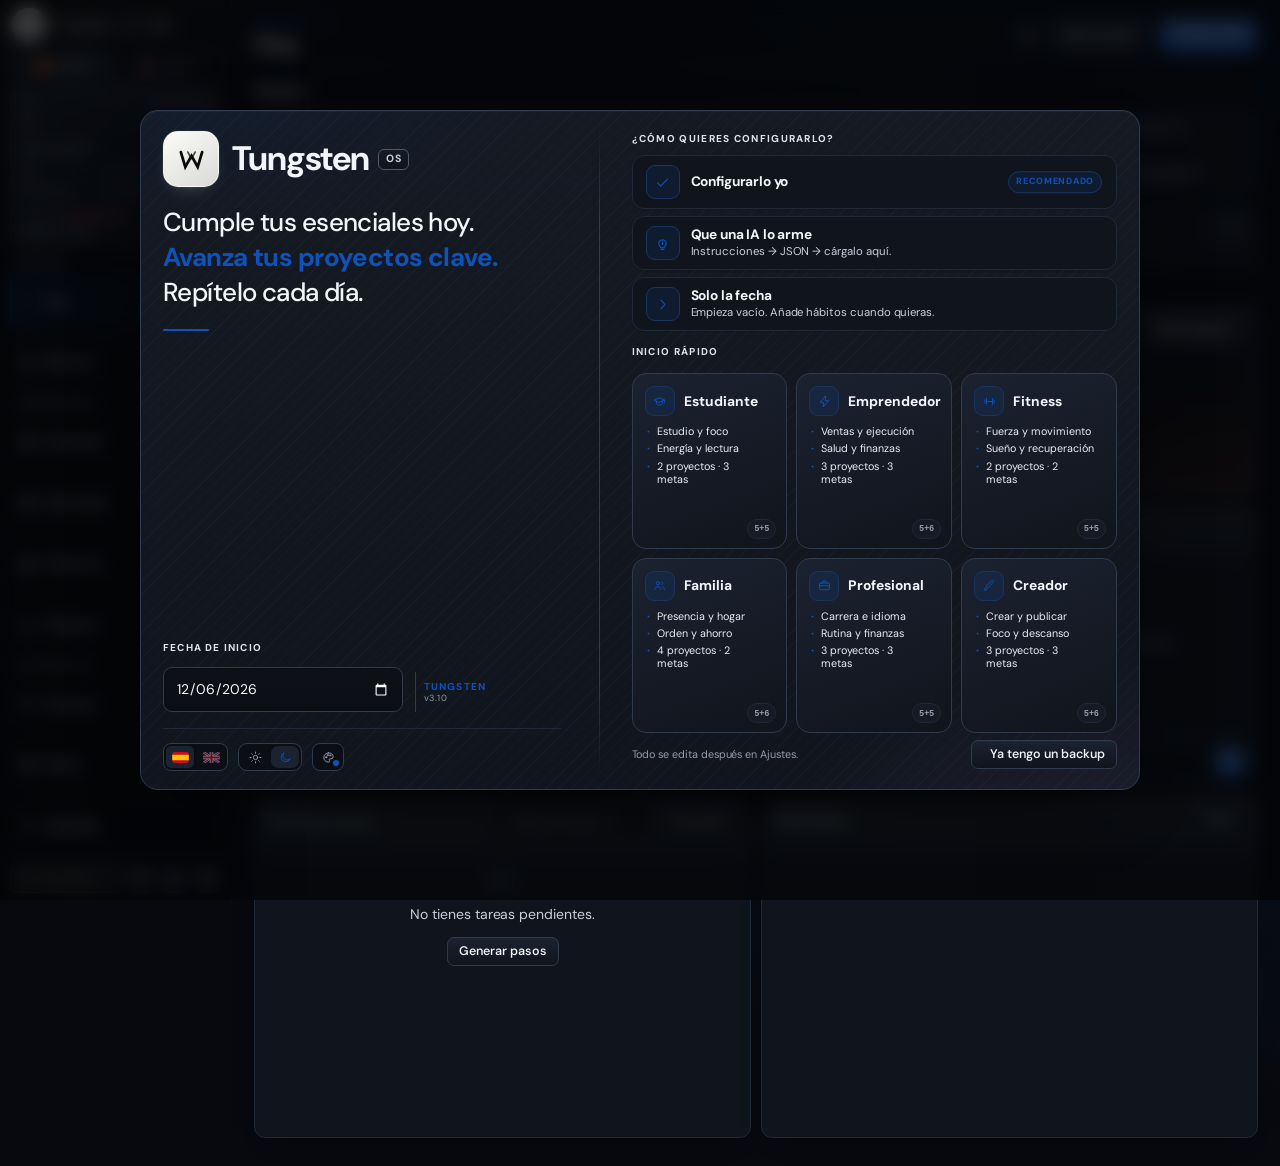
==== commit ac63e270: "v7 - pro" ====
--- a/index.html
+++ b/index.html
@@ -4,7 +4,7 @@
 <meta charset="utf-8">
 <meta name="viewport" content="width=device-width, initial-scale=1, viewport-fit=cover">
 <meta name="color-scheme" content="dark light">
-<title>Tungsten OS · Work</title>
+<title>Tungsten OS</title>
 <link rel="icon" type="image/svg+xml" href="data:image/svg+xml,%3Csvg%20xmlns%3D%22http%3A%2F%2Fwww.w3.org%2F2000%2Fsvg%22%20viewBox%3D%220%200%2064%2064%22%3E%3Crect%20width%3D%2264%22%20height%3D%2264%22%20rx%3D%2212%22%20fill%3D%22%232D7DF6%22%2F%3E%3Cpath%20d%3D%22M10%2017l9.2%2030.7L32%2024.8l12.8%2022.9L54%2017%22%20fill%3D%22none%22%20stroke%3D%22%23fff%22%20stroke-width%3D%226%22%20stroke-linejoin%3D%22miter%22%2F%3E%3Cpath%20d%3D%22M24.4%2017L32%2030.6%2039.6%2017%22%20fill%3D%22none%22%20stroke%3D%22%23fff%22%20stroke-width%3D%224%22%20opacity%3D%22.78%22%2F%3E%3C%2Fsvg%3E">
 <link rel="preconnect" href="https://fonts.googleapis.com">
 <link rel="preconnect" href="https://fonts.gstatic.com" crossorigin>
@@ -18,7 +18,7 @@
   --bg:#06080c; --bg2:#0a0d12; --panel:#0e1218; --panel2:#141a22; --raise:#1a212c;
   --line:#1c2430; --line2:#2a3442; --line3:#3d4a5c;
   --txt:#e9eef6; --dim:#c4ccd8; --faint:#a8b2c2; --label:#dce3ee;
-  --hot:#f06a2b; --hot2:#ff9a5c; --hotbg:rgba(240,106,43,.12); --hotrgb:240,106,43; --hot-ink:#fff;
+  --hot:#0F52BA; --hot2:#477AC7; --hotbg:rgba(15,82,186,.12); --hotrgb:15,82,186; --hot-ink:#fff;
   --ok:#2fd492; --okbg:rgba(47,212,146,.12);
   --warn:#f0c14d; --bad:#ff5c73; --cool:#6ba3ff; --violet:#a78bfa;
   --acc:#e6edf6;
@@ -44,7 +44,7 @@
   --bg:#f0f2f6; --bg2:#f6f7fa; --panel:#ffffff; --panel2:#f4f6f9; --raise:#eef1f6;
   --line:#dde2ea; --line2:#c5cdd9; --line3:#a8b3c2;
   --txt:#0d1219; --dim:#3d4654; --faint:#5a6474; --label:#1a2230;
-  --hot:#d9531a; --hot2:#e8783a; --hotbg:rgba(217,83,26,.10); --hotrgb:217,83,26; --hot-ink:#fff;
+  --hot:#0F52BA; --hot2:#3D70BD; --hotbg:rgba(15,82,186,.10); --hotrgb:15,82,186; --hot-ink:#fff;
   --ok:#0c9a60; --okbg:rgba(12,154,96,.10);
   --warn:#a86f00; --bad:#d12b45; --cool:#2a6bc9; --violet:#6d4ee0;
   --acc:#0d1219;
@@ -115,11 +115,7 @@
   background:none; -webkit-background-clip:border-box; background-clip:border-box;
   white-space:nowrap; width:100%;
 }
-.side .brand-t span{display:none}
-.mbar .brand-t span{
-  display:block; font-size:9px; letter-spacing:.06em; text-transform:none;
-  color:var(--label); font-family:var(--sans); font-weight:600; margin-top:2px;
-}
+.side .brand-t>span{display:none}
 .side .brand{padding:0 2px 10px; gap:10px; width:100%}
 .side .brand .mark{
   flex:none; width:30px; height:30px; border-radius:50%;
@@ -130,12 +126,6 @@
   box-shadow:0 0 20px -5px rgba(var(--hotrgb),.65), inset 0 1px 0 rgba(255,255,255,.1);
 }
 .side .brand .mark svg{width:15px; height:15px; color:var(--hot)}
-.mbar .brand-t b{
-  font-family:Helvetica Neue, Helvetica, Arial, sans-serif;
-  font-size:13px; font-weight:800; font-style:normal; letter-spacing:.12em;
-  text-transform:uppercase; color:var(--txt);
-  background:none; -webkit-background-clip:border-box;
-}
 
 /* unified day + momentum strip, clear hierarchy, one font family */
 .side-pulse{
@@ -159,12 +149,11 @@
   line-height:1; white-space:nowrap;
 }
 .sp-mo .sp-v{font-family:var(--sans); font-size:20px; font-weight:700; letter-spacing:-.02em; color:var(--hot); line-height:1}
-/* streak always beside MO so it never appears/disappears in the meta line */
+/* streak appears beside Momentum only after at least one consecutive logged day */
 .sp-mo .sp-streak-n{
   font-family:var(--sans); font-size:12px; font-weight:700; color:var(--hot);
   letter-spacing:-.01em; min-width:2.4em; text-align:left; opacity:.95;
 }
-.sp-mo .sp-streak-n.is-zero{opacity:.45; color:var(--faint); font-weight:650}
 /* fixed two-slot meta: date | core status, no reflow when ticking */
 .sp-meta{
   display:grid; grid-template-columns:1fr auto; gap:6px; align-items:center;
@@ -236,9 +225,6 @@
 .bk-btn svg{width:13px;height:13px;flex:none}
 .bk-btn span{white-space:nowrap;overflow:hidden;text-overflow:ellipsis}
 .bk-btn.stale{color:var(--warn); border-color:rgba(240,193,77,.3)}
-
-/* mobile bar */
-.mbar{display:none}
 
 /* ============================ VIEWS ===================================== */
 /* !important: later ID rules (e.g. #v-wisdom) must never unhide inactive tabs */
@@ -422,8 +408,8 @@
 .ring svg{width:100%;height:100%; transform:rotate(-90deg)}
 .ring circle{fill:none; stroke-linecap:round}
 .ring .trk{stroke:var(--line)}
-.ring .val{stroke:url(#gHot); transition:stroke-dashoffset .7s var(--ease)}
-.ring .val-bonus{stroke:url(#gCool); transition:stroke-dashoffset .7s var(--ease)}
+.ring .val{stroke:url(#gHot); transition:stroke-dashoffset .42s cubic-bezier(.2,.8,.2,1)}
+.ring .val-bonus{stroke:url(#gCool); transition:stroke-dashoffset .42s cubic-bezier(.2,.8,.2,1)}
 .ring .lbl{position:absolute; inset:0; display:grid; place-content:center; text-align:center; pointer-events:none; padding:0}
 .ring .lbl b{font-family:var(--sans); font-size:18px; font-weight:700; letter-spacing:-.03em; line-height:1}
 .ring .lbl span{font-family:var(--sans); font-size:8.5px; color:var(--label); letter-spacing:.1em; margin-top:3px; display:block; text-transform:uppercase; font-weight:650}
@@ -462,7 +448,7 @@
 .chip{
   display:inline-flex; align-items:center; gap:5px; padding:5px 9px 5px 5px; border-radius:8px;
   border:1px solid var(--line); background:var(--panel2); color:var(--txt); font-size:12.5px; font-weight:600;
-  transition:all .16s var(--ease); --chip-c:var(--hot); flex:none; white-space:nowrap; position:relative; z-index:1;
+  transition:background .16s var(--ease),border-color .16s var(--ease),color .16s var(--ease),box-shadow .16s var(--ease); --chip-c:var(--hot); flex:none; white-space:nowrap; position:relative; z-index:1;
   max-width:100%;
 }
 .chip .g{width:18px;height:18px;border-radius:5px;display:grid;place-items:center;background:color-mix(in srgb,var(--chip-c) 12%,var(--bg2));border:1px solid color-mix(in srgb,var(--chip-c) 28%,var(--line));font-size:10px;flex:none;color:var(--chip-c)}
@@ -473,11 +459,9 @@
   background:color-mix(in srgb,var(--chip-c) 18%,var(--panel2));
   border-color:var(--chip-c); color:var(--txt);
   box-shadow:0 0 0 1px color-mix(in srgb,var(--chip-c) 55%,transparent), 0 0 14px -6px var(--chip-c);
-  animation:chipOn .22s var(--ease);
 }
 .chip.on .g{background:var(--chip-c); border-color:var(--chip-c); color:#fff; box-shadow:0 0 10px -2px var(--chip-c)}
 .chip.on .lv{color:var(--chip-c); border-color:color-mix(in srgb,var(--chip-c) 40%,transparent); font-weight:700}
-@keyframes chipOn{from{filter:brightness(1.12)} to{filter:none}}
 .ring-disc-card .chip:hover{transform:none}
 .ring-disc-card .chip.on{
   border-color:var(--chip-c); background:color-mix(in srgb,var(--chip-c) 22%,rgba(0,0,0,.35));
@@ -625,7 +609,7 @@
 .week-ticker .ws-item .d, .week-strip .ws-item .d{font-size:11px; color:var(--dim)}
 .week-ticker .ws-item .d.up, .week-strip .ws-item .d.up{color:var(--ok)}
 .week-ticker .ws-item .d.down, .week-strip .ws-item .d.down{color:var(--bad)}
-/* rings card, same dark stage treatment as Theater of the Mind */
+/* rings card, dedicated dark stage treatment */
 .ring-disc-card{
   overflow:visible;
   border:1px solid color-mix(in srgb,var(--violet) 45%,var(--line)) !important;
@@ -980,7 +964,7 @@
 }
 .cmd-main,.cmd-side{
   display:flex; flex-direction:column; gap:6px; min-height:0;
-  height:min(56vh,520px); max-height:min(56vh,520px);
+  height:auto; max-height:none;
 }
 .cmd-main > .section-label,.cmd-side > .section-label{flex:none}
 .cmd-kpis{display:grid; grid-template-columns:repeat(4,minmax(0,1fr)); gap:var(--gap-sm); margin-bottom:var(--gap)}
@@ -989,8 +973,8 @@
 .cmd-kpis .stat .s{font-size:11.5px; color:var(--dim); line-height:1.35; margin-top:6px}
 /* both columns share the same flex scroll chain so lists reach the box bottom */
 .cmd-moves-card,.cmd-snap-card{
-  display:flex; flex-direction:column; min-height:0; flex:1 1 auto;
-  height:100%; max-height:100%; overflow:hidden;
+  display:flex; flex-direction:column; min-height:430px; flex:none;
+  height:430px; max-height:430px; overflow:hidden;
 }
 .cmd-moves-card > .card-b:not(.flush){flex:none}
 .cmd-moves-card .card-b.flush,.cmd-snap-card .card-b.flush{
@@ -1000,9 +984,11 @@
 .cmd-moves-card .scroll-list,.cmd-snap-card .scroll-list{
   flex:1 1 auto; max-height:none; min-height:0; height:100%;
   overflow-y:auto; overflow-x:hidden;
-  overscroll-behavior-y:contain;
+  overscroll-behavior-y:auto;
   -webkit-overflow-scrolling:touch;
-  padding-bottom:8px;
+  scrollbar-gutter:stable;
+  scroll-padding-block:4px 14px;
+  padding-bottom:10px;
 }
 .cmd-moves-card .scroll-list .rows,
 .cmd-snap-card .scroll-list .rows{padding:4px 0 12px}
@@ -1011,7 +997,8 @@
 }
 @media (max-width:1080px){
   .cmd-layout,.log-workspace{grid-template-columns:1fr}
-  .cmd-main,.cmd-side{height:auto; max-height:min(50vh,420px)}
+  .cmd-main,.cmd-side{height:auto; max-height:none}
+  .cmd-moves-card,.cmd-snap-card{height:390px;min-height:390px;max-height:390px}
   .log-workspace{height:auto; max-height:none; min-height:320px}
   .cmd-kpis{grid-template-columns:repeat(2,minmax(0,1fr))}
   .pillars-toolbar{grid-template-columns:1fr; grid-template-rows:auto auto auto}
@@ -1031,9 +1018,9 @@
 .cmd-metric{
   --mc:var(--hot);min-width:0;display:flex;flex-direction:column;gap:9px;padding:11px 12px;
   border:1px solid var(--line2);border-radius:11px;background:linear-gradient(155deg,color-mix(in srgb,var(--mc) 6%,var(--panel2)),var(--panel));
-  box-shadow:inset 0 1px 0 rgba(255,255,255,.025);transition:border-color .15s var(--ease),transform .15s var(--ease)
-}
-.cmd-metric:hover{border-color:color-mix(in srgb,var(--mc) 38%,var(--line2));transform:translateY(-1px)}
+  box-shadow:inset 0 1px 0 rgba(255,255,255,.025);transition:border-color .15s var(--ease)
+}
+.cmd-metric:hover{border-color:color-mix(in srgb,var(--mc) 38%,var(--line2));transform:none}
 .cmd-metric-top{display:flex;align-items:flex-start;justify-content:space-between;gap:10px;min-width:0}
 .cmd-metric-title{min-width:0;display:flex;flex-direction:column;gap:3px}
 .cmd-metric-title b{font-size:13px;font-weight:700;color:var(--txt);white-space:nowrap;overflow:hidden;text-overflow:ellipsis}
@@ -1406,15 +1393,16 @@
 .goal-titles .gt-row.cat-identity .gt-row-lab{color:var(--violet)}
 /* Goal cards: single column under the category strip */
 .goal-list{
-  display:grid; grid-template-columns:1fr; gap:8px; align-content:start;
+  display:flex; flex-direction:column; gap:8px; align-items:stretch;
   flex:1 1 auto; min-height:0;
   overflow-y:auto; overflow-x:hidden; padding:10px; overscroll-behavior-y:auto;
   -webkit-overflow-scrolling:touch;
 }
+.goal-list>.goal{flex:0 0 auto;box-sizing:border-box}
 .goal-list-id{display:none !important}
 .goal-list > .empty{grid-column:1 / -1}
 .goal{
-  border:1px solid var(--line); border-radius:var(--r-sm); background:var(--panel2); padding:8px 9px;
+  border:1px solid var(--line); border-radius:var(--r-sm); background:var(--panel); padding:8px 9px;
   transition:border-color .15s; min-width:0;
 }
 .goal:hover{border-color:var(--line3)}
@@ -1437,20 +1425,42 @@
 .goal .btn.sm{height:24px; padding:0 7px; font-size:11px}
 .goal .dl{font-size:9px}
 .goal .dv{font-size:11.5px}
-@media (max-width:1100px){
-  .goal-list{grid-template-columns:1fr}
-}
 @media (max-width:900px){
   .goals-workspace{height:auto; max-height:none; min-height:0; overflow:visible}
   .goal-section-out{max-height:70vh}
-  .goal-list{grid-template-columns:1fr}
   .goal-titles{flex-wrap:wrap}
   .goal-titles .gt-row{flex:1 1 140px; min-width:120px}
   .goal-titles.identity-strip .gt-row{flex:1 1 auto; min-width:0}}
 @media (max-width:700px){
-  .goal-list{grid-template-columns:1fr}
   .goal-titles .gt-row{flex:1 1 100%; min-width:0}
   .goal-titles.identity-strip .gt-row{flex:1 1 auto}}
+
+/* ================= TARGETED ROUND AK · METRICS / GOAL COMPLETION ================= */
+.cmd-metric-complete{display:inline-flex;align-items:center;gap:4px;min-width:0;color:var(--ok);font-size:10.5px;font-weight:750;white-space:nowrap}
+.cmd-metric-complete svg{width:11px;height:11px;flex:none;color:var(--ok)}
+.cmd-metric-foot-spacer{min-width:0;flex:1 1 auto}
+.cmd-metric-foot-left{display:flex;align-items:center;gap:7px;min-width:0;flex:1 1 auto}
+.cmd-metric-archive{height:23px;padding:0 7px;border:1px solid color-mix(in srgb,var(--ok) 30%,var(--line));border-radius:7px;background:color-mix(in srgb,var(--ok) 7%,var(--panel2));color:var(--ok);font-size:9.5px;font-weight:750;cursor:pointer}
+.cmd-metric-archive:hover{border-color:var(--ok);background:color-mix(in srgb,var(--ok) 12%,var(--panel2))}
+.goal-lists-split{display:grid;grid-template-columns:minmax(0,1fr) minmax(0,1fr);gap:10px;flex:1 1 auto;min-height:0;padding:10px;background:var(--panel)}
+.goal-list-col{display:flex;flex-direction:column;min-width:0;min-height:0;border:1px solid var(--line);border-radius:10px;background:var(--panel);overflow:hidden}
+.goal-list-col-head{height:32px;min-height:32px;display:flex;align-items:center;gap:8px;padding:0 10px;border-bottom:1px solid var(--line);background:var(--panel);color:var(--faint)}
+.goal-list-col-head b{font-size:10px;font-weight:800;letter-spacing:.055em;text-transform:uppercase;color:var(--label)}
+.goal-list-col-head span{margin-left:auto;min-width:20px;height:20px;padding:0 6px;border:1px solid var(--line2);border-radius:999px;display:inline-grid;place-items:center;font-size:9.5px;font-weight:750;color:var(--dim);background:var(--bg2)}
+.goal-list-col-completed .goal-list-col-head b,.goal-list-col-completed .goal-list-col-head span{color:var(--ok)}
+.goal-lists-split .goal-list{padding:8px;background:transparent;min-height:0;overflow-y:auto;overflow-x:hidden}
+.goal-list-completed .goal{border-color:color-mix(in srgb,var(--ok) 22%,var(--line))}
+.completed-category{display:flex;flex-direction:column;gap:6px;min-width:0}
+.completed-category+.completed-category{margin-top:4px;padding-top:8px;border-top:1px solid var(--line)}
+.completed-category-head{display:flex;align-items:center;gap:7px;min-height:24px;padding:0 2px;color:var(--g-acc)}
+.completed-category-head b{font-size:10px;font-weight:800;letter-spacing:.055em;text-transform:uppercase}
+.completed-category-head span{margin-left:auto;min-width:18px;height:18px;padding:0 5px;border:1px solid color-mix(in srgb,var(--g-acc) 30%,var(--line));border-radius:999px;display:inline-grid;place-items:center;font-size:9px;font-weight:750;color:var(--g-acc);background:color-mix(in srgb,var(--g-acc) 6%,var(--panel))}
+.completed-category-items{display:flex;flex-direction:column;gap:7px;min-width:0}
+.archived-metric{border-left:2px solid var(--g-acc)}
+.archived-metric .goal-name{text-decoration:none!important;color:var(--txt)!important}
+.archived-metric-pill{color:var(--g-acc);border-color:color-mix(in srgb,var(--g-acc) 35%,var(--line));background:color-mix(in srgb,var(--g-acc) 8%,var(--panel))}
+.archived-metric-pill svg{color:var(--g-acc)}
+@media(max-width:850px){.goal-lists-split{grid-template-columns:1fr}.goal-list-col{min-height:220px}.goal-section-out{max-height:none!important}.goals-workspace{height:auto!important;max-height:none!important;overflow:visible!important}.goal-lists-split .goal-list{max-height:52vh}}
 
 /* wisdom */
 .qstrip q{font-family:var(--sans); font-size:var(--fs-lg); line-height:1.5; font-weight:500}
@@ -1472,7 +1482,7 @@
 .band.b2{color:var(--warn); background:rgba(240,193,77,.1); border-color:rgba(240,193,77,.3)}
 .band.b1{color:var(--hot); background:var(--hotbg); border-color:rgba(240,106,43,.3)}
 .band.b0{color:var(--bad); background:rgba(255,92,115,.1); border-color:rgba(255,92,115,.3)}
-.weakline{margin-top:10px; font-size:var(--fs-sm); color:var(--dim); display:flex; align-items:center; gap:8px}
+.weakline{margin-top:10px;font-size:11px;color:var(--dim);display:flex;align-items:center;gap:7px;min-width:0;white-space:nowrap}
 .weakline svg{width:15px;height:15px;color:var(--warn);flex:none}
 
 .met{border:1px solid var(--line); border-radius:var(--r-sm); padding:11px 12px; background:var(--panel); position:relative}
@@ -1526,21 +1536,17 @@
 .skill-bar-row{margin-bottom:0;padding:2px 0}
 .skill-bar-row .meta{display:flex;justify-content:space-between;align-items:baseline;margin-bottom:3px;font-size:var(--fs-sm)}
 
-.layer-a{display:flex; gap:4px; opacity:0; transition:opacity .15s}
-.layer:hover .layer-a{opacity:1}
-.runcal{display:flex; flex-wrap:wrap; gap:3px}
-.runcal i{width:11px;height:11px;border-radius:3px;background:var(--line); display:block}
-.runcal i.on{background:var(--violet); box-shadow:0 0 8px -2px var(--violet)}
-.runcal i.today{outline:1.5px solid var(--hot); outline-offset:1px}
-.runcal i.on.today{outline-color:var(--hot)}
 
 .goal-h{display:flex; align-items:flex-start; justify-content:space-between; gap:10px}
 .goal .dual{display:grid; grid-template-columns:1fr 1fr; gap:10px; margin-top:10px}
 .goal .dual.one{grid-template-columns:1fr}
 .goal .dl{font-family:var(--mono); font-size:var(--fs-xs); letter-spacing:.1em; color:var(--faint); margin-bottom:4px}
 .goal .dv{font-family:var(--mono); font-size:var(--fs-sm); margin-bottom:5px}
-.goal .foot{display:flex; align-items:center; justify-content:space-between; gap:8px; margin-top:10px; padding-top:10px; border-top:1px solid var(--line)}
-.goal .links{font-family:var(--mono); font-size:var(--fs-xs); color:var(--faint); flex:1; min-width:0; overflow:hidden; text-overflow:ellipsis; white-space:nowrap}
+.goal .foot{display:grid; grid-template-columns:minmax(0,1fr) auto; align-items:end; gap:8px; margin-top:10px; padding-top:10px; border-top:1px solid var(--line)}
+.goal .foot .btn{justify-self:end;flex:none}
+.goal .links{font-family:var(--mono); font-size:var(--fs-xs); color:var(--faint); min-width:0; overflow:hidden; text-overflow:ellipsis; white-space:nowrap}
+.goal.identity,.goal.is-done{min-height:134px}
+.goal .goal-metrics{gap:8px}
 
 .qgrid{display:grid; grid-template-columns:repeat(auto-fill,minmax(250px,1fr)); gap:10px}
 .qc{border:1px solid var(--line); border-radius:var(--r-sm); background:var(--panel); padding:14px; transition:all .18s; display:flex; flex-direction:column; gap:8px}
@@ -1581,17 +1587,32 @@
 .sect-t{font-family:var(--mono); font-size:9.5px; letter-spacing:.2em; color:var(--faint); padding-bottom:8px; border-bottom:1px solid var(--line)}
 
 /* level up */
-.lvup{position:fixed; z-index:400; left:50%; top:56px; transform:translateX(-50%); display:none; pointer-events:none}
-.lvup.on{display:block; animation:lvin .4s var(--ease)}
-@keyframes lvin{from{opacity:0; transform:translate(-50%,-18px) scale(.94)} to{opacity:1; transform:translate(-50%,0) scale(1)}}
+.lvup{
+  position:fixed;z-index:400;left:50%;top:56px;display:block;visibility:hidden;opacity:0;
+  transform:translate(-50%,-14px) scale(.95);pointer-events:none;
+}
+.lvup.on{visibility:visible;opacity:1;animation:levelCelebrateIn .56s cubic-bezier(.16,1,.3,1) both}
+.lvup.out{visibility:visible;opacity:0;animation:levelCelebrateOut .36s cubic-bezier(.4,0,.2,1) forwards}
+@keyframes levelCelebrateIn{
+  0%{opacity:0;transform:translate(-50%,-14px) scale(.95)}
+  62%{opacity:1;transform:translate(-50%,1px) scale(1.008)}
+  100%{opacity:1;transform:translate(-50%,0) scale(1)}
+}
+@keyframes levelCelebrateOut{
+  0%{opacity:1;transform:translate(-50%,0) scale(1)}
+  100%{opacity:0;transform:translate(-50%,-3px) scale(.985)}
+}
 .lvup .in{
-  pointer-events:auto; cursor:pointer; display:flex; align-items:center; gap:14px; padding:15px 22px; border-radius:15px;
-  border:1px solid rgba(255,122,61,.4); background:linear-gradient(140deg,var(--panel2),var(--panel));
-  box-shadow:var(--shadow-lg), 0 0 46px -14px var(--hot);
-}
-.lvup .n{font-family:var(--mono); font-size:31px; font-weight:700; color:var(--hot); letter-spacing:-.04em; line-height:1}
-.lvup .t b{display:block; font-family:var(--mono); font-size:9.5px; letter-spacing:.26em; color:var(--hot); margin-bottom:5px}
-.lvup .t span{font-size:13.5px; color:var(--txt)}
+  pointer-events:auto;cursor:pointer;display:flex;align-items:center;gap:14px;padding:15px 22px;border-radius:15px;
+  border:1px solid rgba(255,122,61,.4);background:linear-gradient(140deg,var(--panel2),var(--panel));
+  box-shadow:var(--shadow-lg),0 0 46px -14px var(--hot);
+}
+.lvup .n{font-family:var(--mono);font-size:31px;font-weight:700;color:var(--hot);letter-spacing:-.04em;line-height:1}
+.lvup .t b{display:block;font-family:var(--mono);font-size:9.5px;letter-spacing:.26em;color:var(--hot);margin-bottom:5px}
+.lvup .t span{font-size:13.5px;color:var(--txt)}
+.lvup.global .in{border-color:color-mix(in srgb,var(--violet) 52%,var(--hot));background:linear-gradient(135deg,color-mix(in srgb,var(--violet) 10%,var(--panel2)),color-mix(in srgb,var(--hot) 6%,var(--panel)));box-shadow:var(--shadow-lg),0 0 52px -15px color-mix(in srgb,var(--violet) 70%,var(--hot))}
+.lvup.global .n,.lvup.global .t b{color:var(--violet)}
+@media(prefers-reduced-motion:reduce){.lvup.on{animation:none;transform:translate(-50%,0);opacity:1}.lvup.out{animation:none;opacity:0;transform:translate(-50%,0)}}
 
 /* toasts */
 .toasts{position:fixed; z-index:500; bottom:20px; left:50%; transform:translateX(-50%); display:flex; flex-direction:column; gap:8px; align-items:center; pointer-events:none; width:calc(100% - 32px); max-width:420px}
@@ -1681,27 +1702,6 @@
   .split,.split-e,.cmd-layout,.prog-workspace,.log-workspace,.today-workspace{grid-template-columns:minmax(0,1fr)}
 }
 @media (max-width:900px){
-  :root{--sidew:0px}
-  .side{display:none}
-  .main{margin-left:0}
-  .wrap{padding:18px 16px 88px}
-  .mbar{
-    display:block; position:sticky; top:0; z-index:38;
-    background:rgba(6,8,12,.92); backdrop-filter:blur(14px); -webkit-backdrop-filter:blur(14px);
-    border-bottom:1px solid var(--line);
-  }
-  html[data-theme="light"] .mbar{background:rgba(246,247,250,.94)}
-  .mbar-t{display:flex; align-items:center; gap:11px; padding:12px 16px}
-  .mbar-t .brand{padding:0; flex:1; min-width:0}
-  .mnav{display:flex; gap:6px; overflow-x:auto; padding:0 16px 10px; scrollbar-width:none}
-  .mnav::-webkit-scrollbar{display:none}
-  .mnav button{
-    flex:none; display:flex; align-items:center; gap:6px; padding:7px 12px; border-radius:8px;
-    border:1px solid var(--line); background:var(--panel); color:var(--dim); font-size:13px; white-space:nowrap;
-  }
-  .mnav button svg{width:14px;height:14px}
-  .mnav button.on{color:var(--txt); border-color:rgba(240,106,43,.4); background:var(--hotbg)}
-  .mnav button.on svg{color:var(--hot)}
   .vhead h1{font-size:24px}
   .vhead{margin-bottom:16px}
   .g2,.g3{grid-template-columns:minmax(0,1fr)}
@@ -1759,7 +1759,7 @@
 @media (prefers-reduced-motion:reduce){
   *,*::before,*::after{animation-duration:.01ms !important; transition-duration:.01ms !important}
 }
-@media print{ .side,.mbar,.vhead-a,.toasts{display:none} .main{margin:0} }
+@media print{ .side,.vhead-a,.toasts{display:none} .main{margin:0} }
 
 
 /* ========================================================================== 
@@ -1855,11 +1855,6 @@
   font-family:'Helvetica Neue','TeX Gyre Heros',Helvetica,Arial,sans-serif;
   font-weight:400;font-size:14px;letter-spacing:0;line-height:1;
   color:var(--txt);text-transform:none;
-}
-.brand-t b::after{content:none}
-.mbar .brand-t b{
-  font-family:'Helvetica Neue','TeX Gyre Heros',Helvetica,Arial,sans-serif;
-  font-weight:400;letter-spacing:0;text-transform:none;
 }
 
 /* Shell: preserve layout, increase finish and edge definition. */
@@ -2030,13 +2025,6 @@
 .log-skill:hover{border-color:var(--line3);background:var(--raise)}
 .log-skill.on{border-color:var(--txt);background:rgba(255,255,255,.075);box-shadow:inset 0 0 0 1px rgba(255,255,255,.07)}
 .log-skill .lv{background:var(--bg2);border-color:var(--line2)}
-
-/* Mobile keeps the same content geometry while improving clarity. */
-.mbar{background:rgba(6,7,8,.94);border-bottom-color:var(--line2);box-shadow:0 12px 32px -28px rgba(255,255,255,.18)}
-html[data-theme="light"] .mbar{background:rgba(242,242,239,.95)}
-.mnav button{background:var(--panel);border-color:var(--line2)}
-.mnav button.on{color:var(--txt);border-color:var(--line3);background:var(--raise)}
-.mnav button.on svg{color:var(--txt)}
 @media (hover:none),(pointer:coarse){
   .row-a,.todo .x{opacity:1}
 }
@@ -2182,7 +2170,6 @@
 html[data-theme="light"] .ring-disc-card .ring-txt p{color:#cbd3df!important}
 
 
-
 /* ================= TARGETED ROUND 2 FIXES ================= */
 /* Calendar month title: remove the inherited black label block. */
 .cal-month .cal-title,
@@ -2218,16 +2205,13 @@
 .cmd-cap-card:has(#capIncomeVal) .cmd-cap-hint{max-width:30ch}
 
 /* Wisdom cards are now real controls and retain the existing visual footprint. */
-.mx{width:100%;cursor:pointer;color:inherit}
-.mx:focus-visible{outline:1px solid currentColor;outline-offset:3px}
 
 /* Brand: larger W mark, original wordmark, compact OS badge in the same lockup. */
 .side .brand{gap:9px}
 .side .brand .mark{width:34px;height:34px}
 .side .brand .mark svg{width:19px;height:19px}
 .brand-t b{gap:7px}
-.brand-t b::after{
-  content:'OS';
+.brand-os{
   display:inline-flex;
   align-items:center;
   justify-content:center;
@@ -2245,10 +2229,17 @@
   letter-spacing:.08em;
   text-transform:uppercase;
   box-sizing:border-box;
-}
-.mbar .brand .mark{width:30px;height:30px}
-.mbar .brand .mark svg{width:17px;height:17px}
-.mbar .brand-t b::after{height:15px;min-width:22px;font-size:7.5px}
+  flex:none;
+}
+.brand-pro{
+  font-family:'Helvetica Neue','TeX Gyre Heros',Helvetica,Arial,sans-serif;
+  font-size:12px;
+  font-weight:700;
+  line-height:1;
+  letter-spacing:-.02em;
+  color:var(--txt);
+  flex:none;
+}
 
 
 /* ================= TARGETED EDITS · ROUND 2 ================= */
@@ -2279,10 +2270,10 @@
 
 /* Today: nested pondering scroll releases the wheel to the page at either edge. */
 .pond-cells{overscroll-behavior-y:auto}
-.today-workspace > .card{max-height:min(48vh,420px)}
-#todayMoves{flex:1 1 auto;height:auto;max-height:none;min-height:0}
+.today-workspace > .card{height:clamp(280px,38vh,390px);min-height:280px;max-height:390px;overflow:hidden}
+#todayMoves{flex:1 1 auto;height:100%;max-height:none;min-height:0;overflow-y:auto;overscroll-behavior-y:auto}
 #todayMoves .rows{min-height:0;padding-bottom:10px}
-.today-workspace > .card:first-child .card-b.flush{flex:1 1 auto;height:auto;min-height:0}
+.today-workspace > .card:first-child .card-b.flush{flex:1 1 auto;height:100%;min-height:0;overflow:hidden}
 
 /* Command: Pulse is a compact status strip above Momentum. */
 .cmd-pulse-block{margin-bottom:var(--gap)}
@@ -2456,7 +2447,6 @@
 /* Momentum status has a clear label/value hierarchy and a restrained live pulse. */
 .sp-mo .sp-streak-n{display:inline-flex;align-items:center;gap:4px;white-space:nowrap}
 .sp-streak-ico{width:12px;height:12px;flex:none;color:var(--hot);filter:drop-shadow(0 0 5px color-mix(in srgb,var(--hot) 55%,transparent))}
-.sp-streak-n.is-zero .sp-streak-ico{color:var(--cool);filter:none}
 .sp-band{
   display:grid;grid-template-columns:auto minmax(0,1fr);grid-template-areas:'key value' 'push push';
   gap:2px 7px;align-items:center;white-space:normal;overflow:visible;text-overflow:clip;
@@ -2510,7 +2500,6 @@
 .goal-metric-editor-title{font-size:10px;font-weight:700;letter-spacing:.07em;color:var(--label);margin-bottom:8px}
 
 
-
 /* ================= TARGETED SYNC + TYPOGRAPHY AUDIT ================= */
 /* Helvetica Neue where available, with the loaded DM Sans as the reliable cross-platform face. */
 :root{
@@ -2551,7 +2540,6 @@
 html[data-theme="light"] #v-goals .goal,
 html[data-theme="light"] #v-goals .goal-titles .gt-row,
 html[data-theme="light"] #v-goals .goal-titles .gt{color:#070809}
-
 
 
 /* ================= TARGETED LANGUAGE CONTROL REFINEMENT ================= */
@@ -2804,8 +2792,8 @@
 .sk-create-bar svg{width:14px;height:14px}
 
 /* editor de disciplina: iconos y colores */
-.ico-grid{display:grid;grid-template-columns:repeat(auto-fill,minmax(38px,1fr));gap:6px;max-height:150px;overflow-y:auto;padding:2px}
-.ico-opt{height:38px;border:1px solid var(--line);border-radius:8px;display:grid;place-items:center;color:var(--dim);background:var(--panel)}
+.ico-grid{display:flex;flex-wrap:wrap;align-items:center;gap:6px;max-height:none;overflow:visible;padding:2px}
+.ico-opt{width:36px;height:36px;flex:0 0 36px;border:1px solid var(--line);border-radius:8px;display:grid;place-items:center;color:var(--dim);background:var(--panel)}
 .ico-opt:hover{border-color:var(--line3);color:var(--txt)}
 .ico-opt.on{border-color:var(--sk-c);color:var(--sk-c);background:color-mix(in srgb,var(--sk-c) 12%,var(--panel))}
 .ico-opt svg{width:16px;height:16px}
@@ -2847,9 +2835,9 @@
 .tip-h .g svg{width:13px;height:13px}
 .tip-h b{font-size:12.5px;font-weight:700;letter-spacing:-.01em}
 .tip p{margin:0 0 11px;font-size:12.5px;line-height:1.5;color:var(--dim)}
-.tip-f{display:flex;align-items:center;gap:8px}
+.tip-f{display:flex;align-items:center;justify-content:flex-end;gap:8px;flex-wrap:wrap}
 .tip-f .btn{height:28px;min-height:28px;padding:0 11px;font-size:11.5px}
-.tip-off{margin-left:auto;font-size:11px;color:var(--faint);text-decoration:underline;text-underline-offset:2px}
+.tip-off{margin-left:0;font-size:11px;color:var(--faint);text-decoration:underline;text-underline-offset:2px}
 .tip-off:hover{color:var(--txt)}
 @media (max-width:720px){ .tip{right:10px;left:10px;bottom:10px;width:auto} }
 
@@ -2894,9 +2882,13 @@
   display:grid;grid-template-columns:repeat(auto-fill,minmax(268px,1fr));
   gap:9px;align-content:start;height:100%;max-height:none !important;
 }
-.today-quote-wrap{display:flex;align-items:flex-start;gap:8px}
+.today-quote-wrap{display:flex;align-items:stretch;gap:8px}
 .today-quote-wrap .qstrip{flex:1;min-width:0}
-.quote-shuffle{flex:none}
+.quote-shuffle{flex:none;align-self:stretch}
+.today-quote-top{display:flex;flex-direction:column;align-items:flex-start;justify-content:center;gap:5px;padding:10px 14px!important;min-height:64px;text-align:left}
+.today-quote-top q{display:block;flex:0 1 auto;min-width:0;max-width:none;font-size:14px!important;line-height:1.32!important;font-style:normal;font-weight:500;text-align:left}
+.today-quote-top .who{margin-top:0!important;flex:none;align-self:flex-start;white-space:normal;font-size:10.5px!important;letter-spacing:.11em;text-align:left}
+.today-quote-top .who i{margin-left:6px}
 
 /* Botón de edición dentro de la tarjeta de anillos, sin mover nada de sitio. */
 .ring-disc-card .card-h .ring-edit{
@@ -2950,10 +2942,6 @@
 .ops-event.type-task{border-left-color:var(--violet)}
 .ops-month-mini.type-task{border-color:var(--violet)}
 .type-task{--event-c:var(--violet)}
-.ops-agenda-item.is-task .ops-agenda-copy b::before{
-  content:'';display:inline-block;width:6px;height:6px;border-radius:2px;
-  background:var(--violet);margin-right:6px;vertical-align:middle;
-}
 
 /* Tres caminos para arrancar, con el mismo lenguaje visual del resto. */
 .setup-paths{display:grid;grid-template-columns:repeat(auto-fit,minmax(238px,1fr));gap:10px;margin-top:4px}
@@ -3075,7 +3063,7 @@
 }
 
 /* Finanzas: cada caja muestra el total grande y sus partidas debajo. */
-.fin-list-card{margin:0;display:flex;flex-direction:column}
+.fin-list-card{margin:0;display:flex;flex-direction:column;height:294px;min-height:294px;max-height:294px;overflow:hidden}
 .fin-list-card .card-b{flex:1;display:flex;flex-direction:column;gap:3px;padding:14px}
 .fin-total{font-family:var(--sans);font-size:clamp(25px,2.5vw,32px);font-weight:700;letter-spacing:-.045em;line-height:1;font-variant-numeric:tabular-nums}
 .fin-total .u{font-size:12px;font-weight:600;color:var(--faint);margin-left:7px;letter-spacing:0}
@@ -3084,17 +3072,35 @@
 .fin-list-card[data-kind="invest"] .fin-total{color:var(--cool)}
 .fin-sub{font-size:11px;color:var(--faint);margin-bottom:9px}
 .fin-entries{display:flex;flex-direction:column;gap:4px;margin-top:auto;max-height:168px;overflow-y:auto;overscroll-behavior-y:contain}
-.fin-entry{display:grid;grid-template-columns:minmax(0,1fr) auto auto;gap:8px;align-items:center;
-  padding:7px 9px;border:1px solid var(--line);border-radius:8px;background:var(--panel2)}
+.fin-entry{
+  display:grid;grid-template-columns:minmax(0,1fr) minmax(0,max-content) 30px;gap:8px;align-items:center;
+  min-width:0;width:100%;min-height:36px;padding:5px 8px;border:1px solid var(--line);border-radius:8px;background:var(--panel2);overflow:hidden
+}
 .fin-entry:hover{border-color:var(--line3)}
-.fin-entry .en{min-width:0;display:flex;align-items:center;gap:6px}
-.fin-entry .en b{font-size:12px;font-weight:600;white-space:nowrap;overflow:hidden;text-overflow:ellipsis}
-.fin-entry .rec{font-size:8.5px;font-weight:750;letter-spacing:.06em;padding:2px 5px;border-radius:4px;
-  color:var(--cool);background:rgba(107,156,255,.13);border:1px solid rgba(107,156,255,.28);flex:none}
-.fin-entry .am{font-family:var(--sans);font-size:12px;font-weight:650;font-variant-numeric:tabular-nums;white-space:nowrap}
-.fin-entry .x{width:22px;height:22px;border-radius:6px;display:grid;place-items:center;color:var(--faint);border:1px solid transparent;background:none;cursor:pointer}
+.fin-entry .en{display:flex;flex-direction:column;justify-content:center;gap:1px;min-width:0;overflow:hidden}
+.fin-entry .en b{display:block;min-width:0;font-size:10.5px;font-weight:650;line-height:1.16;white-space:nowrap;overflow:hidden;text-overflow:ellipsis}
+.fin-entry .en small{display:block;min-width:0;font-size:9px;line-height:1.15;color:var(--faint);white-space:nowrap;overflow:hidden;text-overflow:ellipsis}
+.fin-entry-meta{display:grid;grid-template-columns:60px 76px minmax(68px,max-content);gap:6px;align-items:center;justify-content:end;min-width:0;white-space:nowrap}
+.fin-entry .frq{width:60px;min-width:60px;overflow:visible;display:flex;align-items:center;justify-content:center}
+.fin-entry .rec{--frc:var(--cool);max-width:100%;overflow:visible;text-overflow:clip;white-space:nowrap;font-size:8.5px;font-weight:750;letter-spacing:.045em;padding:2px 5px;border-radius:4px;color:var(--frc);background:color-mix(in srgb,var(--frc) 12%,transparent);border:1px solid color-mix(in srgb,var(--frc) 30%,var(--line));flex:none}
+.fin-entry .rec.freq-once{--frc:var(--violet)}
+.fin-entry .rec.freq-monthly{--frc:var(--cool)}
+.fin-entry .rec.freq-quarterly{--frc:var(--ok)}
+.fin-entry .rec.freq-semiannual{--frc:var(--warm)}
+.fin-entry .rec.freq-annual{--frc:var(--cat-revenue)}
+.fin-entry .dt{width:76px;min-width:76px;font-size:9.6px;color:var(--faint);font-variant-numeric:tabular-nums;text-align:right;white-space:nowrap;overflow:hidden;text-overflow:clip}
+.fin-entry .am{display:inline-flex;align-items:center;justify-content:flex-end;min-width:68px;font-family:var(--sans);font-size:11.5px;font-weight:680;font-variant-numeric:tabular-nums;white-space:nowrap;text-align:right}
+.fin-entry-actions{width:30px;min-width:30px;display:flex;align-items:center;justify-content:flex-end;overflow:visible}
+.fin-entry .x{width:24px;height:24px;min-width:24px;border-radius:7px;display:grid;place-items:center;color:var(--faint);border:1px solid transparent;background:none;cursor:pointer}
 .fin-entry .x:hover{color:var(--bad);border-color:color-mix(in srgb,var(--bad) 30%,var(--line))}
-.fin-entry .x svg{width:11px;height:11px}
+.fin-entry .x svg{width:12px;height:12px}
+@media(max-width:720px){
+  .fin-entry{grid-template-columns:minmax(0,1fr) minmax(0,max-content) 30px;gap:6px}
+  .fin-entry-meta{grid-template-columns:58px minmax(64px,max-content);gap:6px}
+  .fin-entry .dt{display:none}
+  .fin-entry .frq{width:58px;min-width:58px}
+  .fin-entry .am{min-width:64px;font-size:11px}
+}
 .fin-empty{font-size:11.5px;color:var(--faint);padding:10px 0;text-align:center}
 @media (max-width:900px){ .fin-entries{max-height:none} }
 
@@ -3516,7 +3522,7 @@
 
 /* Habit editor: tighter vertical fit */
 #ovEditor .sk-preview{margin-bottom:10px;padding:10px}
-#ovEditor .ico-grid{max-height:120px}
+#ovEditor .ico-grid{max-height:none;overflow:visible}
 #ovEditor .modal-b{gap:10px;padding:16px 18px}
 #ovEditor .fld{gap:5px}
 
@@ -3541,9 +3547,6 @@
 .main .wrap:has(#v-wisdom.on) #v-wisdom{flex:1 1 auto;min-height:0}
 
 /* ================= ROUND 06 · LOG / WISDOM / WIZARD ================= */
-/* Pack row layout for home is in CANONICAL (.modal.wiz.is-home .wiz-pack-row). */
-.wiz-pack{display:inline-flex;align-items:center;gap:6px}
-.wiz-pack svg{width:13px;height:13px}
 #wizPasteJson{font-family:var(--mono);font-size:12px;min-height:120px}
 
 /* ================= ROUND 05 · UX POLISH ================= */
@@ -3567,14 +3570,6 @@
 #v-today .today-workspace > .card{min-height:min(34vh,300px);max-height:min(42vh,360px)}
 #v-today{padding-bottom:0}
 .main .wrap{padding-bottom:28px}
-/* Command: equal columns + wheel can leave the lists */
-.cmd-main,.cmd-side{
-  height:min(56vh,520px);max-height:min(56vh,520px);min-height:min(56vh,520px);
-}
-.cmd-moves-card,.cmd-snap-card{flex:1 1 auto;min-height:0;height:100%}
-.cmd-moves-card .scroll-list,.cmd-snap-card .scroll-list{
-  overscroll-behavior-y:auto;
-}
 /* Log right cards equal height */
 .log-right > .card{flex:1 1 0;min-height:0}
 /* Finance icons not clipping labels */
@@ -3596,8 +3591,6 @@
 }
 .fin-net-k .g svg{width:14px;height:14px}
 .fin-net-v{font-size:clamp(36px,4.2vw,54px);font-weight:750;letter-spacing:-.045em;line-height:1.02}
-.fin-entry{grid-template-columns:minmax(0,1fr) auto auto auto}
-.fin-entry .dt{font-size:10.5px;color:var(--faint);font-variant-numeric:tabular-nums;white-space:nowrap}
 
 /* ================= SITREP EXPORT + TODAY MOVE FILTER ================= */
 /* SitRep carries the violet analysis hue, distinct from the accent-driven primary buttons. */
@@ -3761,15 +3754,7 @@
   flex:none;margin-top:auto;padding-top:4px;
   display:flex;flex-direction:column;gap:10px;
 }
-.modal.wiz.is-home .wiz-pack-row{
-  display:grid;grid-template-columns:repeat(4,minmax(0,1fr));gap:7px;margin:0;width:100%;
-}
-.modal.wiz.is-home .wiz-pack{
-  display:inline-flex;align-items:center;justify-content:center;gap:5px;
-  padding:9px 3px;font-size:11px;width:100%;min-width:0;
-  white-space:nowrap;overflow:hidden;text-overflow:ellipsis;
-}
-.modal.wiz.is-home .wiz-pack svg{width:12px;height:12px;flex:none}
+
 .modal.wiz.is-home .wiz-right-meta{
   display:flex;align-items:center;justify-content:space-between;gap:12px;flex-wrap:wrap;
 }
@@ -3866,17 +3851,23 @@
 .wiz-bar,.wiz-count-badge{display:none !important}
 
 /* ---- AI step ---- */
+.modal.wiz.is-ai .modal-h{top:24px}
+.modal.wiz.is-ai .wiz-step-stack{height:100%;min-height:0}
 .modal.wiz.is-ai .wiz-ai-body{
-  flex:1 1 auto;min-height:0;overflow-y:auto;overscroll-behavior-y:contain;
-  display:flex;flex-direction:column;gap:14px;
-  padding:1px 8px 12px 1px;margin-right:-6px;
-}
-.modal.wiz.is-ai .wiz-ai-body > *{margin:0 !important}
-.modal.wiz.is-ai .setup-steps{padding-left:20px}
+  flex:1 1 auto;min-height:0;overflow:hidden;
+  display:flex;flex-direction:column;gap:12px;
+  padding:1px 6px 10px 1px;
+}
+.modal.wiz.is-ai .wiz-ai-body > *{margin:0!important}
+.modal.wiz.is-ai .wiz-ai-guide{display:grid;grid-template-columns:minmax(0,1.12fr) minmax(280px,.88fr);gap:12px;align-items:stretch;flex:none}
+.modal.wiz.is-ai .wiz-ai-guide .wiz-note{margin:0;min-height:100%;box-sizing:border-box}
+.modal.wiz.is-ai .setup-steps{margin:0;padding:12px 14px 12px 32px;border:1px solid var(--line);border-radius:12px;background:var(--panel2);display:flex;flex-direction:column;justify-content:center;gap:8px;font-size:12px;line-height:1.45;color:var(--dim)}
 .modal.wiz.is-ai .wiz-add{display:flex;gap:8px;flex-wrap:wrap;align-self:flex-start}
 .modal.wiz.is-ai .wiz-ai-body > .btn{align-self:flex-start}
 .modal.wiz.is-ai .fld{align-self:stretch}
-.modal.wiz.is-ai #wizPasteJson{min-height:104px}
+.modal.wiz.is-ai .wiz-ai-paste{flex:1 1 auto;min-height:0}
+.modal.wiz.is-ai #wizPasteJson{flex:1 1 auto;min-height:150px;height:100%;resize:none}
+@media(max-width:760px){.modal.wiz.is-ai .wiz-ai-guide{grid-template-columns:1fr}.modal.wiz.is-ai .wiz-ai-body{overflow-y:auto}.modal.wiz.is-ai .wiz-ai-paste{flex:none}.modal.wiz.is-ai #wizPasteJson{height:150px}}
 
 /* ---- RING (step 2) ---- */
 .modal.wiz.is-ring .modal-b{
@@ -3984,6 +3975,80 @@
   .wiz-step-stack > .goals-cols .goals-col > .sk-grid{overflow:visible;flex:none}
 }
 
+/* ---- Reworked onboarding hierarchy: values -> projects -> goals -> habits ---- */
+.wiz-step-kicker{display:block;margin:0 0 3px;font-size:9px;font-weight:780;letter-spacing:.15em;text-transform:uppercase;color:var(--faint)}
+.wiz-title-row>div:first-child{min-width:0}
+.modal.wiz.is-values .modal-b{background:radial-gradient(520px 260px at 86% 16%,color-mix(in srgb,var(--violet) 9%,transparent),transparent 70%)}
+.wiz-values-step{gap:0;overflow:hidden}
+.wiz-values-title{margin-bottom:8px}
+.wiz-values-lead{margin:0 0 14px;max-width:75ch;font-size:13.5px;line-height:1.48;color:var(--dim)}
+.wiz-values-grid{flex:1 1 auto;min-height:0;display:grid;grid-template-columns:repeat(5,minmax(0,1fr));grid-template-rows:repeat(2,minmax(0,1fr));gap:10px;overflow:hidden;padding:2px}
+.wiz-value-card{position:relative;min-width:0;display:flex;flex-direction:column;align-items:flex-start;justify-content:flex-start;gap:9px;padding:15px 14px 13px;border:1px solid color-mix(in srgb,var(--pc) 24%,var(--line));border-radius:14px;background:radial-gradient(circle at 86% 12%,color-mix(in srgb,var(--pc) 13%,transparent),transparent 40%),linear-gradient(160deg,var(--raise),var(--panel));cursor:pointer;transition:transform .16s var(--ease),border-color .16s var(--ease),background .16s var(--ease),box-shadow .16s var(--ease)}
+.wiz-value-card:hover{transform:translateY(-2px);border-color:color-mix(in srgb,var(--pc) 62%,var(--line2));box-shadow:0 12px 28px -22px color-mix(in srgb,var(--pc) 70%,transparent)}
+.wiz-value-card.on{border-color:color-mix(in srgb,var(--pc) 70%,var(--line2));background:radial-gradient(circle at 86% 12%,color-mix(in srgb,var(--pc) 22%,transparent),transparent 44%),linear-gradient(160deg,color-mix(in srgb,var(--pc) 7%,var(--raise)),var(--panel))}
+.wiz-value-icon{width:40px;height:40px;border-radius:12px;display:grid;place-items:center;color:var(--pc);background:color-mix(in srgb,var(--pc) 13%,transparent);border:1px solid color-mix(in srgb,var(--pc) 30%,var(--line))}
+.wiz-value-icon svg{width:19px;height:19px}
+.wiz-value-copy{display:flex;flex-direction:column;gap:5px;min-width:0}
+.wiz-value-copy b{font-family:var(--display);font-size:14.5px;line-height:1.2;color:var(--txt)}
+.wiz-value-copy span{font-size:10.7px;line-height:1.4;color:var(--dim)}
+.wiz-value-tick{position:absolute;top:12px;right:12px;width:22px;height:22px;border-radius:50%;display:grid;place-items:center;color:transparent;border:1px solid var(--line2);background:var(--panel)}
+.wiz-value-tick svg{width:11px;height:11px}
+.wiz-value-card.on .wiz-value-tick{color:var(--hot-ink);border-color:var(--pc);background:var(--pc)}
+.wiz-values-note{flex:none;display:flex;align-items:center;gap:8px;margin-top:12px;padding-top:10px;border-top:1px solid var(--line);font-size:11px;color:var(--faint)}
+.wiz-values-note svg{width:13px;height:13px;color:var(--violet);flex:none}
+.wiz-inline-later{grid-column:1/-1;display:flex;align-items:center;gap:8px;padding:10px 11px;border:1px dashed var(--line2);border-radius:10px;background:var(--panel2);font-size:11px;line-height:1.4;color:var(--faint)}
+.wiz-inline-later svg{width:12px;height:12px;color:var(--violet);flex:none}
+
+/* Projects: preserve categories but use the full width instead of one long internal scroll. */
+.modal.wiz.is-projects .wiz-step-stack{overflow:hidden}
+.modal.wiz.is-projects .wiz-project-categories-fit{flex:1 1 auto;min-height:0;display:grid;grid-template-columns:repeat(4,minmax(0,1fr));gap:8px;overflow:hidden;padding:1px 2px 10px;margin:0}
+.modal.wiz.is-projects .wiz-project-cat{min-width:0;display:flex;flex-direction:column;min-height:0}
+.modal.wiz.is-projects .wiz-project-cat>.sk-grid{flex:1 1 auto;min-height:0;display:flex;flex-direction:column;gap:4px;padding:4px;overflow:hidden!important}
+.modal.wiz.is-projects .wiz-project-cat .sk-pick{flex:1 1 0;min-height:42px;padding:6px 7px;gap:7px}
+.modal.wiz.is-projects .wiz-project-cat .sk-pick .g{width:30px;height:30px;border-radius:8px}
+.modal.wiz.is-projects .wiz-project-cat .sk-pick .g svg{width:14px;height:14px}
+.modal.wiz.is-projects .wiz-project-cat .sk-pick .c b{font-size:11.5px}
+.modal.wiz.is-projects .wiz-project-cat .sk-pick .c>span{font-size:9.5px}
+.modal.wiz.is-projects .wiz-project-cat .sk-edit{width:24px;height:24px}
+
+/* Goals: values moved out, so all five outcome categories share one full-width grid. */
+.modal.wiz.is-goals .wiz-goals-step{overflow:hidden}
+.wiz-goal-pick-bar{margin-bottom:8px}
+.wiz-project-context{flex:none;display:flex;align-items:center;gap:6px;flex-wrap:wrap;margin:0 0 9px;padding:7px 9px;border:1px solid var(--line);border-radius:10px;background:var(--panel2);font-size:10.5px;color:var(--faint)}
+.wiz-project-context>b{display:inline-flex;align-items:center;gap:5px;height:24px;padding:0 8px;border-radius:99px;border:1px solid color-mix(in srgb,var(--pc) 34%,var(--line));background:color-mix(in srgb,var(--pc) 8%,var(--panel));color:var(--txt);font-size:10.5px;font-weight:650}
+.wiz-project-context>b svg{width:11px;height:11px;color:var(--pc)}
+.wiz-project-context.empty svg{width:12px;height:12px}
+.modal.wiz.is-goals .wiz-goal-categories-fit{flex:1 1 auto;min-height:0;display:grid;grid-template-columns:repeat(5,minmax(0,1fr));gap:8px;overflow:hidden;padding:1px 2px 10px;margin:0}
+.modal.wiz.is-goals .wiz-goal-cat{min-width:0;display:flex;flex-direction:column;min-height:0}
+.modal.wiz.is-goals .wiz-goal-cat>.sk-grid{flex:1 1 auto;min-height:0;display:flex;flex-direction:column;gap:5px;padding:5px;overflow:hidden!important}
+.modal.wiz.is-goals .wiz-goal-pick{flex:1 1 0;min-height:54px;padding:7px;gap:7px;align-items:center}
+.modal.wiz.is-goals .wiz-goal-pick.is-linked{border-color:color-mix(in srgb,var(--sk-c) 46%,var(--line2));background:color-mix(in srgb,var(--sk-c) 5%,var(--panel))}
+.modal.wiz.is-goals .wiz-goal-pick .g{width:30px;height:30px;border-radius:8px}
+.modal.wiz.is-goals .wiz-goal-pick .g svg{width:14px;height:14px}
+.modal.wiz.is-goals .wiz-goal-pick .c b{font-size:11px}
+.modal.wiz.is-goals .wiz-goal-pick .c>span{font-size:9px}
+.wiz-goal-linkline{display:flex;align-items:center;gap:4px;margin-top:3px;font-style:normal;font-size:8.5px;line-height:1.15;color:var(--sk-c);white-space:nowrap;overflow:hidden;text-overflow:ellipsis}
+.wiz-goal-linkline svg{width:9px;height:9px;flex:none}
+
+@media (max-width:900px){
+  .wiz-values-grid{grid-template-columns:repeat(2,minmax(0,1fr));grid-template-rows:none;overflow-y:auto;padding-right:6px}
+  .modal.wiz.is-projects .wiz-project-categories-fit,.modal.wiz.is-goals .wiz-goal-categories-fit{grid-template-columns:repeat(2,minmax(0,1fr));overflow-y:auto;padding-right:6px}
+  .modal.wiz.is-projects .wiz-project-cat>.sk-grid,.modal.wiz.is-goals .wiz-goal-cat>.sk-grid{overflow:visible!important}
+  .modal.wiz.is-projects .wiz-project-cat .sk-pick,.modal.wiz.is-goals .wiz-goal-pick{flex:none;min-height:56px}
+}
+@media (max-width:560px){
+  .wiz-values-grid,.modal.wiz.is-projects .wiz-project-categories-fit,.modal.wiz.is-goals .wiz-goal-categories-fit{grid-template-columns:1fr}
+}
+
+/* On small screens the welcome becomes one natural vertical flow; controls must never float over the setup choices. */
+@media (max-width:820px){
+  .modal.wiz.is-home .wiz-split{display:flex!important;flex-direction:column!important;height:100%!important;min-height:0!important;overflow-y:auto!important;overflow-x:hidden!important;padding-right:2px!important}
+  .modal.wiz.is-home .wiz-left,.modal.wiz.is-home .wiz-right{flex:none!important;height:auto!important;min-height:max-content!important}
+  .modal.wiz.is-home .wiz-left-bot{margin-top:0!important}
+  .modal.wiz.is-home .wiz-prefs{position:static!important;flex:none!important}
+  .modal.wiz.is-home .wiz-rule-v{flex:none!important}
+}
+
 /* ---- LAUNCH (step 6) ---- */
 .modal.wiz.is-done .modal-b{position:relative;overflow-y:auto;overflow-x:hidden;gap:0;padding:0}
 .launch-stage{
@@ -4101,12 +4166,29 @@
   border-top:1px solid var(--line);font-size:11px;line-height:1.4;color:var(--faint);
 }
 .launch-edit-note svg{width:13px;height:13px;flex:none}
+.launch-linked-badge{display:inline-flex!important;align-items:center;gap:5px!important;height:25px;padding:0 9px;border-radius:99px;border:1px solid color-mix(in srgb,var(--ok) 35%,var(--line));background:color-mix(in srgb,var(--ok) 8%,var(--panel));color:var(--ok)!important;font-size:9.5px!important;font-weight:700!important;letter-spacing:0!important;text-transform:none!important;margin:0!important}
+.launch-linked-badge svg{width:11px;height:11px}
+.launch-flow{position:relative;display:grid;grid-template-columns:1fr;gap:0;padding:10px;border:1px solid var(--line);border-radius:14px;background:linear-gradient(155deg,var(--panel2),var(--panel))}
+.launch-flow-arrow{height:12px;display:grid;place-items:center;color:var(--faint)}
+.launch-flow-arrow svg{width:11px;height:11px;transform:rotate(90deg)}
+.launch-flow-node{min-width:0;display:grid;grid-template-columns:34px minmax(0,1fr) 20px;gap:10px;align-items:center;padding:8px 10px;border:1px solid transparent;border-radius:10px;text-align:left;cursor:pointer;transition:border-color .16s var(--ease),background .16s var(--ease),transform .16s var(--ease)}
+.launch-flow-node:hover{border-color:var(--line2);background:var(--raise);transform:translateX(2px)}
+.launch-flow-node>.g{width:34px;height:34px;border-radius:10px;display:grid;place-items:center;background:var(--hotbg);color:var(--hot)}
+.launch-flow-node>.g svg{width:15px;height:15px}
+.launch-flow-copy{min-width:0;display:grid;grid-template-columns:auto minmax(0,1fr);align-items:baseline;gap:2px 7px}
+.launch-flow-copy b{font-family:var(--display);font-size:21px;line-height:1;color:var(--hot)}
+.launch-flow-copy strong{font-size:11.5px;line-height:1.15;color:var(--txt);white-space:nowrap;overflow:hidden;text-overflow:ellipsis}
+.launch-flow-copy small{grid-column:1/-1;font-size:9.5px;line-height:1.25;color:var(--faint);white-space:nowrap;overflow:hidden;text-overflow:ellipsis}
+.launch-flow-node::after{content:'›';font-family:var(--sans);font-size:18px;color:var(--faint);justify-self:end}
+.launch-principles{padding-bottom:2px}
+.launch-principle-chip{--sk-c:var(--violet)!important}
 @media (max-width:820px){
   .launch-stage{grid-template-columns:1fr;min-height:0}
   .launch-hero{padding:26px 20px 20px;align-items:center;text-align:center}
   .launch-hero p{max-width:none}
   .launch-summary{border-left:0;border-top:1px solid var(--line);padding:20px;overflow:visible}
   .launch-summary-head p{text-align:left;max-width:none}
+  .launch-flow{grid-template-columns:1fr}
   .launch-start{width:100%}
 }
 @media (max-width:560px){
@@ -4114,12 +4196,10 @@
 }
 
 
-
-/* ================= VANILLA TARGETED FIX PORT ================= */
+/* ================= TARGETED FIX PORT ================= */
 /* Command: equal header lanes, equal-height cards, equal-height composer controls. */
 .cmd-layout .section-label{min-height:29px;margin-bottom:8px;align-items:center}
 .cmd-layout .cmd-main,.cmd-layout .cmd-side{align-self:stretch}
-.cmd-layout .cmd-moves-card,.cmd-layout .cmd-snap-card{height:100%;min-height:0}
 .cmd-moves-card .inline-form{align-items:stretch}
 .cmd-moves-card .inline-form > .in,.cmd-moves-card .inline-form > .btn{height:42px;min-height:42px;box-sizing:border-box}
 .cmd-moves-card .inline-form > .btn{align-self:stretch;justify-content:center}
@@ -4162,13 +4242,11 @@
 
 /* Finance: compact edit actions and visible imported aggregate rows. */
 .fin-list-card .card-h .r{gap:5px}
-.fin-edit-total{width:29px;height:29px;min-width:29px;min-height:29px}
-.fin-edit-total svg{width:13px;height:13px}
 .fin-entry-actions{display:inline-flex;align-items:center;gap:2px;flex:none}
 .fin-entry .x.edit:hover{color:var(--cool);border-color:color-mix(in srgb,var(--cool) 30%,var(--line))}
 .fin-entry-total{border-style:dashed;background:color-mix(in srgb,var(--panel2) 76%,var(--panel))}
 
-/* Wisdom (vanilla): the tab itself stays fixed; only the Library contents scroll. */
+/* Wisdom: the tab itself stays fixed; only the Library contents scroll. */
 .main .wrap:has(#v-wisdom.on){height:100dvh !important;min-height:0 !important;max-height:100dvh !important;overflow:hidden !important;padding-bottom:16px !important;display:flex !important;flex-direction:column !important}
 .main .wrap:has(#v-wisdom.on) #v-wisdom,#v-wisdom.on{display:flex !important;flex-direction:column !important;flex:1 1 auto !important;height:auto !important;min-height:0 !important;max-height:none !important;overflow:hidden !important}
 #v-wisdom .vhead,#v-wisdom .section-block:not(:last-child){flex:none !important}
@@ -4186,7 +4264,6 @@
 /* Round 04: mastery empty state is centered inside the full card body. */
 #chSkillBars > .empty{height:100%;min-height:210px;justify-content:center;align-items:center;text-align:center;margin:auto}
 #chSkillBars > .empty .sub{text-align:center}
-
 
 
 /* ================= ROUND 05 · GTM UI / TUTORIAL / PRESETS ================= */
@@ -4252,6 +4329,7 @@
 .view-help-sitrep{grid-column:1 / -1;border-color:color-mix(in srgb,var(--violet) 30%,var(--line2));background:linear-gradient(145deg,color-mix(in srgb,var(--violet) 8%,var(--panel2)),var(--panel))}
 .view-help-sitrep .help-ico{color:var(--violet);background:color-mix(in srgb,var(--violet) 12%,var(--panel));border-color:color-mix(in srgb,var(--violet) 30%,var(--line2))}
 .view-help-sitrep p{margin-bottom:7px}
+@media(max-width:760px){}
 
 /* Relative Strength: preserve rounded corners and enlarge radar by 10%. */
 #v-progression .prog-radar{overflow:hidden !important;isolation:isolate;border-radius:var(--r)}
@@ -4344,52 +4422,12 @@
 
 /* ================= ROUND 14 · CALENDAR / PROJECT HEADERS / FINANCE / VIEW HELP ================= */
 /* Finance summary cards keep one footprint; their item lists scroll internally. */
-.fin-list-card{height:300px!important;min-height:300px!important;max-height:300px!important;overflow:hidden!important}
 .fin-list-card .card-b{min-height:0!important;overflow:hidden!important}
 .fin-list-card .fin-entries{flex:1 1 auto!important;min-height:0!important;max-height:none!important;overflow-y:auto!important;overflow-x:hidden!important;margin-top:8px!important;padding-right:2px}
 .fin-entry .entry-price{font-family:var(--sans);font-size:9px;font-weight:600;color:var(--faint);white-space:nowrap;letter-spacing:0;opacity:.82}
 .fin-sheet-actions{justify-content:flex-end!important}
-
-/* Per-tab help uses its space more deliberately. The sidebar tutorial is unchanged. */
-#ovHelp.is-view-help .modal{max-width:860px}
-#ovHelp.is-view-help .modal-b{gap:16px}
-#ovHelp.is-view-help .help-hero{padding:18px 84px 18px 18px}
-#ovHelp.is-view-help .help-hero-mark{top:12px;right:14px;bottom:12px;width:52px;height:auto;border-radius:10px}
-#ovHelp.is-view-help .help-hero-mark svg{width:22px;height:22px}
-#ovHelp.is-view-help .help-hero h3{font-size:21px}
-#ovHelp.is-view-help .help-hero p{font-size:14px;line-height:1.5}
-#ovHelp.is-view-help .help-grid{gap:12px}
-#ovHelp.is-view-help .help-item{min-height:118px;padding:16px 78px 16px 16px}
-#ovHelp.is-view-help .help-item .help-ico{top:10px;right:10px;bottom:10px;width:54px;height:auto;border-radius:10px}
-#ovHelp.is-view-help .help-item .help-ico svg{width:21px;height:21px}
-#ovHelp.is-view-help .view-help-point{font-size:13.4px!important;line-height:1.52!important;color:var(--dim)!important}
-#ovHelp.is-view-help .view-help-sitrep .help-copy>b{font-size:14.5px}
-#ovHelp.is-view-help .view-help-sitrep p{font-size:12.8px;line-height:1.48}
-#ovHelp.is-view-help .view-help-sitrep li{font-size:12.2px;line-height:1.45}
-@media(max-width:760px){#ovHelp.is-view-help .help-item{min-height:106px;padding-right:70px}#ovHelp.is-view-help .help-item .help-ico{width:46px}}
-
-
-
-/* ================= ROUND 15 · ONBOARDING / HELP / CALENDAR / PROJECTS / PROGRESSION ================= */
-/* Per-tab guides only: compact icons sit beside the heading instead of becoming a full-height rail. */
-#ovHelp.is-view-help .help-hero{padding:16px 58px 16px 18px!important}
-#ovHelp.is-view-help .help-hero-mark{
-  top:13px!important;right:14px!important;bottom:auto!important;
-  width:30px!important;height:30px!important;border-radius:8px!important
-}
-#ovHelp.is-view-help .help-hero-mark svg{width:15px!important;height:15px!important}
-#ovHelp.is-view-help .help-item{
-  min-height:0!important;padding:14px 50px 14px 15px!important
-}
-#ovHelp.is-view-help .help-item .help-ico{
-  top:12px!important;right:12px!important;bottom:auto!important;
-  width:28px!important;height:28px!important;border-radius:8px!important
-}
-#ovHelp.is-view-help .help-item .help-ico svg{width:14px!important;height:14px!important}
-#ovHelp.is-view-help .help-item .help-copy>b{font-size:14.2px;line-height:1.25;margin-bottom:5px}
+@media(max-width:760px){}
 @media(max-width:760px){
-  #ovHelp.is-view-help .help-hero{padding-right:54px!important}
-  #ovHelp.is-view-help .help-item{padding-right:48px!important}
 }
 
 /* Current week: full weekday sits beside the date with balanced vertical breathing room. */
@@ -4469,9 +4507,6 @@
   color:var(--violet); background:color-mix(in srgb,var(--violet) 13%,var(--panel));
   border-color:color-mix(in srgb,var(--violet) 30%,var(--line2));
 }
-#ovHelp.is-view-help .help-item{min-height:0!important;padding:0!important}
-#ovHelp.is-view-help .help-item .help-ico{position:static!important;inset:auto!important}
-#ovHelp.is-view-help .view-help-point{font-size:13.1px!important;line-height:1.5!important}
 html[data-theme="light"] #ovHelp .help-item{background:#fff!important}
 html[data-theme="light"] #ovHelp .help-item-head{
   background:linear-gradient(100deg,color-mix(in srgb,var(--hot) 9%,#fff),#f6f8fb);
@@ -4515,7 +4550,6 @@
 
 /* Calendar editor: one predictable hour format everywhere, including no-time/outside-hours creation. */
 #calfTime{font-variant-numeric:tabular-nums;letter-spacing:.02em}
-
 
 
 /* ================= ROUND 18 · HELP WIDTH / MASTERY CENTER / CALENDAR TIME ================= */
@@ -4598,25 +4632,7 @@
 .toasts-top .toast.out{animation:toutTop .26s var(--ease) forwards}
 @keyframes tinTop{from{opacity:0;transform:translateY(-12px)}to{opacity:1;transform:none}}
 @keyframes toutTop{to{opacity:0;transform:translateY(-8px)}}
-
-/* Per-tab help: subtitle sits beside the tab name; four cards form a tidy 2x2 guide. */
-#ovHelp.is-view-help .modal-h>div{display:flex;align-items:baseline;gap:10px;min-width:0;flex-wrap:wrap}
-#ovHelp.is-view-help .modal-h h2{flex:none;margin:0}
-#ovHelp.is-view-help .modal-h p{margin:0!important;max-width:none;font-size:12px;color:var(--faint)}
-#ovHelp.is-view-help .view-help-grid{grid-template-columns:repeat(2,minmax(0,1fr));gap:10px!important}
-#ovHelp.is-view-help .help-item{min-width:0}
-#ovHelp.is-view-help .view-help-sitrep{grid-column:auto!important}
-#ovHelp.is-view-help .view-help-detail{margin-top:7px!important;gap:3px!important}
-#ovHelp.is-view-help .view-help-detail li{font-size:11.2px!important;line-height:1.35!important;padding-left:11px!important}
-#ovHelp.is-view-help .view-help-detail li::before{left:0!important}
-#ovHelp.is-view-help.is-command-help .modal{max-width:940px;max-height:96vh}
-#ovHelp.is-view-help.is-command-help .modal-b{overflow:hidden!important;padding:14px 18px 18px!important;gap:11px!important}
-#ovHelp.is-view-help.is-command-help .help-hero{padding-top:13px!important;padding-bottom:13px!important}
-#ovHelp.is-view-help.is-command-help .help-grid{gap:9px!important}
-#ovHelp.is-view-help.is-command-help .help-item-head{min-height:41px;padding-top:6px;padding-bottom:6px}
-#ovHelp.is-view-help.is-command-help .help-item>.help-copy{padding:8px 11px 9px}
-#ovHelp.is-view-help.is-command-help .view-help-point{font-size:12px!important;line-height:1.38!important}
-@media(max-width:760px){#ovHelp.is-view-help .view-help-grid{grid-template-columns:1fr}#ovHelp.is-view-help.is-command-help .modal-b{overflow-y:auto!important}}
+@media(max-width:760px){}
 
 
 /* ================= ROUND 22 · UNIFIED HABIT MANAGER ================= */
@@ -4689,7 +4705,6 @@
 .log-skill .g svg{width:100%!important;height:100%!important;max-width:none!important;max-height:none!important}
 
 
-
 /* ================= ROUND 21 · LOG CONTROLS / SUGGESTED HABITS / CALENDAR LINKS / FINANCE ROWS ================= */
 /* Selected day controls: date and Current day share one compact width; arrows stay square. */
 .log-daybar.scrub{display:flex;align-items:center;gap:8px;flex-wrap:nowrap}
@@ -4704,14 +4719,7 @@
 .cal-link-row select.in{min-width:0}
 .ops-event.type-task,.ops-agenda-item.type-task{--event-c:var(--cool)}
 
-/* Finance rows: recurrence gets its own stable column between date and amount. */
-.fin-entry{grid-template-columns:minmax(0,1fr) 62px 74px 58px auto!important;column-gap:8px!important}
-.fin-entry .dt{text-align:right}
-.fin-entry .rec-slot{width:74px;min-width:74px;display:flex;align-items:center;justify-content:center}
-.fin-entry .rec-slot .rec{max-width:74px;overflow:hidden;text-overflow:ellipsis;white-space:nowrap}
-.fin-entry .am{min-width:58px;text-align:right}
-@media(max-width:760px){.fin-entry{grid-template-columns:minmax(0,1fr) auto auto!important}.fin-entry .rec-slot{display:none}.fin-entry .dt{display:none}}
-
+/* Finance entry geometry is defined once in the current Finance section below. */
 
 /* ================= ROUND 24 · HABIT MANAGER STREAMLINE ================= */
 /* One meaning for the slider: only habits belonging to the active group look checked. */
@@ -4801,6 +4809,3411 @@
   #v-command .cmd-pulse-card>.card-h .note{margin-left:0;text-align:left;width:100%}
 }
 
+
+/* ================= TARGETED ROUND K · MOMENTUM / METRICS / CALENDAR / GOALS ================= */
+/* Sidebar help: live Momentum diagram. */
+.help-momentum-card{display:block!important}
+.help-momentum-card>.help-item-head{display:flex;align-items:center;gap:10px;margin-bottom:10px}
+.help-momentum-card .help-item-title{flex:1}
+.help-mo-score{min-width:42px;height:30px;padding:0 9px;border-radius:8px;border:1px solid var(--line2);background:var(--bg2);display:grid;place-items:center;font-size:16px;font-weight:750;color:var(--txt);font-variant-numeric:tabular-nums}
+.help-mo-demo{display:flex;flex-direction:column;gap:8px;margin:10px 0 9px;padding:10px;border:1px solid var(--line);border-radius:10px;background:var(--bg2)}
+.help-mo-row{display:grid;grid-template-columns:minmax(0,1fr) 48px;gap:5px 9px;align-items:center}
+.help-mo-row-head{grid-column:1/-1;display:flex;align-items:center;justify-content:space-between;gap:8px;font-size:10.5px;color:var(--faint)}
+.help-mo-row-head b{font-size:11.5px;color:var(--label)}
+.help-mo-bar{height:7px;border-radius:99px;background:var(--line);overflow:hidden}
+.help-mo-bar i{display:block;height:100%;border-radius:inherit;background:linear-gradient(90deg,var(--txt),var(--faint))}
+.help-mo-row.is-weak .help-mo-bar i{background:var(--bad)}
+.help-mo-row.is-weak .help-mo-row-head b,.help-mo-row.is-weak .help-mo-value{color:var(--bad)}
+.help-mo-value{text-align:right;font-size:10.5px;font-weight:700;color:var(--dim);font-variant-numeric:tabular-nums}
+.help-mo-legend{display:grid;grid-template-columns:1fr 1fr;gap:7px;margin-bottom:10px}
+.help-mo-legend span{display:flex;align-items:flex-start;gap:6px;font-size:10.5px;line-height:1.35;color:var(--faint)}
+.help-mo-legend i{width:17px;height:5px;border-radius:99px;background:var(--txt);margin-top:5px;flex:none}.help-mo-legend i.wt{width:17px;height:17px;border:1px solid var(--line2);background:var(--panel2);margin-top:0}
+@media(max-width:620px){.help-mo-legend{grid-template-columns:1fr}}
+
+/* Command metrics: two intentional entry paths; browser-native number spinners are hidden. */
+.cmd-metrics-actions{margin-left:auto;display:flex;align-items:center;gap:6px;flex:none}
+.cmd-metrics-actions .btn{margin-left:0!important}
+.cmd-metric-adjust{-moz-appearance:textfield;appearance:textfield}
+.cmd-metric-adjust::-webkit-inner-spin-button,.cmd-metric-adjust::-webkit-outer-spin-button{-webkit-appearance:none;appearance:none;margin:0}
+.cmd-metric-empty .btn-row{justify-content:center}
+.preset-card.goal{border-color:color-mix(in srgb,var(--g-acc,var(--cool)) 30%,var(--line))}
+.preset-card.goal .preset-ico{color:var(--g-acc,var(--cool));background:color-mix(in srgb,var(--g-acc,var(--cool)) 10%,transparent);border-color:color-mix(in srgb,var(--g-acc,var(--cool)) 32%,var(--line))}
+@media(max-width:700px){.cmd-metrics-actions{width:100%;margin-left:0}.cmd-metrics-actions .btn{flex:1;justify-content:center}}
+
+/* Calendar tasks: no repeated Task/Tarea subtitle in Current week; inline label in Day agenda. */
+.ops-task-inline-label{display:inline-flex;align-items:center;height:17px;padding:0 5px;border-radius:5px;border:1px solid color-mix(in srgb,var(--cool) 30%,var(--line));background:color-mix(in srgb,var(--cool) 9%,var(--panel2));color:var(--cool);font-size:9px;font-weight:750;letter-spacing:.035em;text-transform:uppercase;line-height:1;flex:none}
+
+/* Goals: category color is semantic and stable across chips, cards, progress, managers and suggestions. */
+.goal{border-left:3px solid var(--g-acc,var(--cool))}
+.goal .goal-metric-line .bar>i,.goal.is-done .bar>i{background:var(--g-acc,var(--cool))!important}
+.goal-titles .gt:not(.id){border-color:color-mix(in srgb,var(--g-acc,var(--cool)) 30%,var(--line2));background:color-mix(in srgb,var(--g-acc,var(--cool)) 7%,var(--panel2))}
+.goal-titles .gt:not(.id):hover{border-color:color-mix(in srgb,var(--g-acc,var(--cool)) 55%,var(--line2));background:color-mix(in srgb,var(--g-acc,var(--cool)) 11%,var(--panel2))}
+#ovEditor.is-goal-manager .modal{max-width:920px;max-height:92vh;overflow:hidden}
+#ovEditor.is-goal-manager .modal-b{padding:14px 18px 18px;overflow-y:auto;overflow-x:hidden;gap:14px}
+#ovEditor.is-goal-manager .modal-f{display:none!important}
+#ovEditor.is-goal-manager .sk-manager-new{width:35px;height:35px;min-width:35px;min-height:35px;border-radius:9px;display:grid;place-items:center;padding:0;font-size:20px;line-height:1;font-weight:500;background:var(--hot);border-color:var(--hot);color:var(--hot-ink)}
+.goal-manager-head-actions{display:flex;align-items:center;gap:8px;flex:none}
+.goal-manager-list{display:flex;flex-direction:column;gap:7px}
+.goal-manager-row{display:grid;grid-template-columns:36px minmax(0,1fr) auto 28px;gap:9px;align-items:center;padding:8px 9px;border:1px solid color-mix(in srgb,var(--g-acc,var(--cool)) 28%,var(--line));border-radius:10px;background:linear-gradient(155deg,color-mix(in srgb,var(--g-acc,var(--cool)) 6%,var(--panel2)),var(--panel));min-width:0}
+.goal-manager-ico{width:36px;height:36px;border-radius:9px;display:grid;place-items:center;color:var(--g-acc,var(--cool));background:color-mix(in srgb,var(--g-acc,var(--cool)) 11%,transparent);border:1px solid color-mix(in srgb,var(--g-acc,var(--cool)) 32%,var(--line))}
+.goal-manager-ico svg{width:16px;height:16px}.goal-manager-copy{display:flex;flex-direction:column;gap:2px;min-width:0}.goal-manager-copy b{font-size:12.5px;color:var(--txt);white-space:nowrap;overflow:hidden;text-overflow:ellipsis}.goal-manager-copy span{font-size:10.5px;color:var(--faint);white-space:nowrap;overflow:hidden;text-overflow:ellipsis}
+.goal-manager-suggested-grid{grid-template-columns:repeat(2,minmax(0,1fr))}
+@media(max-width:700px){.goal-manager-row{grid-template-columns:34px minmax(0,1fr) 28px}.goal-manager-row>.goal-done-pill{grid-column:2;justify-self:start}.goal-manager-suggested-grid{grid-template-columns:1fr}}
+
+
+/* ================= TARGETED ROUND L · CONSISTENT MANAGERS / CALENDAR TYPES ================= */
+.help-hero + .help-momentum-card{width:100%;margin:0 0 12px;box-sizing:border-box}
+.ops-event-title{align-items:center!important}
+.ops-event-inline-label{display:inline-flex;align-items:center;justify-content:center;height:18px;min-height:18px;padding:0 6px;border-radius:5px;border:1px solid color-mix(in srgb,var(--event-c,var(--cool)) 36%,var(--line));background:color-mix(in srgb,var(--event-c,var(--cool)) 10%,var(--panel2));color:var(--event-c,var(--cool));font-size:9.5px;font-weight:700;letter-spacing:0;text-transform:none;line-height:1;flex:none;box-sizing:border-box}
+.ops-event-inline-label.type-task{--event-c:var(--cool)}.ops-event-inline-label.type-reminder{--event-c:var(--warn)}.ops-event-inline-label.type-deadline{--event-c:var(--bad)}.ops-event-inline-label.type-routine{--event-c:var(--ok)}.ops-event-inline-label.type-activity{--event-c:var(--violet)}
+#ovEditor.is-goal-manager .sk-manager-new{display:none!important}
+#ovEditor.is-goal-manager .modal,#ovEditor.is-project-manager .modal{max-width:980px;max-height:92vh;overflow:hidden}
+#ovEditor.is-project-manager .modal-b,#ovEditor.is-goal-manager .modal-b{padding:16px 18px 20px;overflow-y:auto;gap:14px}
+#ovEditor.is-project-manager .modal-f,#ovEditor.is-goal-manager .modal-f{display:none!important}
+.manager-goals-cols,.manager-onboarding-layout{display:grid;grid-template-columns:1fr 1fr;gap:14px;align-items:start}
+.manager-goal-col,.manager-onboarding-layout>div{min-width:0;border:1px solid var(--line);border-radius:12px;background:var(--panel);padding:12px}
+.manager-choice-grid{grid-template-columns:1fr!important;gap:6px}.manager-choice-grid .sk-pick{width:100%;text-align:left;min-height:50px}.manager-create-grid{margin:0 0 10px}
+.project-manager-pick{min-height:48px!important;padding:7px 8px!important;align-items:center!important}.project-manager-pick .c>span{margin-top:1px!important;line-height:1.2!important}.project-manager-pick .tick{margin-top:0!important}
+.project-manager-pick .tick,.goal-manager-pick .tick{color:var(--sk-c);border-color:color-mix(in srgb,var(--sk-c) 38%,var(--line2))}
+.project-preview .g{background:color-mix(in srgb,var(--sk-c,var(--cool)) 16%,transparent);color:var(--sk-c,var(--cool));border:1px solid color-mix(in srgb,var(--sk-c,var(--cool)) 34%,var(--line))}
+.project-advanced{margin-top:6px;padding-top:12px;border-top:1px solid var(--line);display:flex;flex-direction:column;gap:12px}
+.pillar-row-ico{width:28px;height:28px;display:grid;place-items:center;flex:none;border-radius:8px;color:var(--pacc,var(--cool));background:color-mix(in srgb,var(--pacc,var(--cool)) 10%,var(--panel2));border:1px solid color-mix(in srgb,var(--pacc,var(--cool)) 30%,var(--line))}.pillar-row-ico svg{width:14px;height:14px}
+@media(max-width:760px){.manager-goals-cols,.manager-onboarding-layout{grid-template-columns:1fr}}
+
+
+/* ================= TARGETED ROUND M · METRIC ROLLUPS / HELP / AGENDA / POLISH ================= */
+/* Accent presets are now intentionally deeper; semantic surface colors remain restrained. */
+.metrics-ticker-track .mt-item.mt-tone-ok .l,.metrics-ticker-track .mt-item.mt-tone-ok .u{color:color-mix(in srgb,var(--ok) 72%,var(--faint))}
+.metrics-ticker-track .mt-item.mt-tone-bad .l,.metrics-ticker-track .mt-item.mt-tone-bad .u{color:color-mix(in srgb,var(--bad) 76%,var(--faint))}
+.metrics-ticker-track .mt-item.mt-tone-cool .l,.metrics-ticker-track .mt-item.mt-tone-cool .u{color:color-mix(in srgb,var(--cool) 74%,var(--faint))}
+.metrics-ticker-track .mt-item.mt-tone-warn .l,.metrics-ticker-track .mt-item.mt-tone-warn .u{color:color-mix(in srgb,var(--warn) 76%,var(--faint))}
+.metrics-ticker-track .mt-item.mt-tone-violet .v{color:var(--violet)}
+.metrics-ticker-track .mt-item.mt-tone-violet .l,.metrics-ticker-track .mt-item.mt-tone-violet .u{color:color-mix(in srgb,var(--violet) 74%,var(--faint))}
+
+.metric-link-grid{align-items:start}
+.metric-goal-loader .preset-grid{grid-template-columns:repeat(2,minmax(0,1fr))}.metric-goal-pick{width:100%;grid-template-columns:42px minmax(0,1fr) 22px;text-align:left;cursor:pointer}.metric-goal-pick .preset-pick-arrow{display:grid;place-items:center;color:var(--g-acc,var(--cool))}.metric-goal-pick .preset-pick-arrow svg{width:14px;height:14px}
+@media(max-width:700px){.metric-goal-loader .preset-grid,.metric-link-grid{grid-template-columns:1fr}}
+
+/* Every tab help now gets a compact visual flow before the richer explanation cards. */
+.help-flow{display:flex;align-items:center;justify-content:center;gap:8px;padding:9px 11px;border:1px solid var(--line);border-radius:10px;background:var(--bg2);margin-bottom:10px;overflow:hidden}
+.help-flow-step{display:flex;align-items:center;gap:7px;min-width:0}.help-flow-step>span{width:26px;height:26px;border-radius:7px;display:grid;place-items:center;color:var(--hot);background:var(--hotbg);border:1px solid color-mix(in srgb,var(--hot) 28%,var(--line));flex:none}.help-flow-step>span svg{width:13px;height:13px}.help-flow-step b{font-size:11px;color:var(--label);white-space:nowrap}
+.help-flow-arrow{font-style:normal;color:var(--line3);font-size:14px;flex:none}.view-help-detail li b{color:var(--txt)}
+@media(max-width:620px){.help-flow{justify-content:flex-start;overflow-x:auto}.help-flow-step b{font-size:10.5px}}
+
+/* Pondering cells grow with their text; only the containing Pondering pane scrolls. */
+.pond-cell textarea.pond-ta{max-height:none!important;overflow:hidden!important;resize:none!important}
+.pond-cells{overflow-y:auto!important;overscroll-behavior-y:auto!important}
+
+
+.cmd-metric-foot-left{display:flex;align-items:center;gap:8px;min-width:0;flex-wrap:wrap}
+
+/* Daily schedule: one scroll surface, workday first, off-hours second. */
+#calAgenda{overflow-y:auto!important;overflow-x:hidden!important;scrollbar-gutter:stable;overscroll-behavior-y:contain}
+.ops-agenda-head{position:sticky;top:-1px;z-index:4;padding:2px 0 8px;background:var(--panel);margin-bottom:6px}
+.ops-schedule-label{display:flex;align-items:center;justify-content:space-between;gap:8px;margin:0 0 6px;padding:0 2px;color:var(--faint);font-size:10px}.ops-schedule-label b{font-size:10.5px;color:var(--label)}
+.ops-hourly{max-height:none!important;overflow:visible!important;scrollbar-gutter:auto!important}
+.ops-hour-time:hover{color:var(--faint);background:var(--bg2)}
+.ops-all-day.ops-offhours{margin-top:10px;margin-bottom:10px}.ops-all-day-head span{font-size:10px;color:var(--faint);font-variant-numeric:tabular-nums}
+.ops-offhours-toggle{width:100%;padding:5px 7px;border-radius:6px;color:var(--faint);font-size:10.5px;text-align:center}.ops-offhours-toggle:hover{background:var(--panel2);color:var(--txt)}
+.ops-agenda-item{align-items:center!important}.ops-agenda-item .ck{align-self:center!important;margin:0!important}.ops-agenda-copy{align-self:center;min-width:0}.ops-event-title{display:flex!important;align-items:center!important;gap:6px;min-height:20px;line-height:1.25!important}.ops-event-inline-label{height:20px!important;min-height:20px!important;align-self:center}.ops-event-title>span:last-child{line-height:20px;min-height:20px;display:block!important;white-space:nowrap;overflow:hidden;text-overflow:ellipsis}.ops-agenda-item .icon-btn{align-self:center}
+
+/* Habit/skill manager selection changes are immediate and calm instead of bouncing/reopening after a pulse. */
+#ovEditor.is-skill-manager .preset-habit-pick,#ovEditor.is-skill-manager .sk-pick,#ovEditor.is-skill-manager .preset-kind-thumb{animation:none!important;transition:background .14s var(--ease),border-color .14s var(--ease),color .14s var(--ease),opacity .14s var(--ease)!important;transform:none!important}
+#ovEditor.is-skill-manager .preset-habit-pick.preset-pulse{animation:none!important}
+
+
+/* ================= TARGETED ROUND N · CLARITY / CALENDAR / FINANCE / PRINCIPLES ================= */
+/* Projects: filters own the full toolbar now that the dead manual-sort control is gone. */
+#v-pillars .pillars-toolbar{display:block!important;width:100%;margin-bottom:var(--gap)}
+#v-pillars .pillars-toolbar .filter-groups{display:flex!important;flex-direction:column!important;gap:8px!important;width:100%!important;min-width:0!important}
+#v-pillars .filter-group{width:100%!important;display:grid!important;grid-template-columns:96px minmax(0,1fr)!important;align-items:center!important;gap:9px!important}
+#v-pillars .filter-group .fg-lab{min-width:0!important}
+#v-pillars .filter-group .seg{width:100%!important;min-width:0!important;display:flex!important;flex-wrap:wrap!important}
+#v-pillars .filter-group .seg button{flex:1 1 auto;justify-content:center}
+.project-task-btn{color:var(--ok)!important;border-color:color-mix(in srgb,var(--ok) 38%,var(--line2))!important;background:color-mix(in srgb,var(--ok) 9%,var(--panel))!important}
+.project-task-btn:hover{color:var(--ok)!important;border-color:color-mix(in srgb,var(--ok) 62%,var(--line3))!important;background:color-mix(in srgb,var(--ok) 14%,var(--panel2))!important}
+
+/* Goals: the tab itself stays still; only the measurable-goal list may scroll. */
+@media(min-width:901px){
+  .main:has(#v-goals.on) .wrap{height:100dvh!important;min-height:0!important;overflow:hidden!important;padding-bottom:12px!important}
+  #v-goals.on{display:flex!important;flex-direction:column!important;height:100%!important;min-height:0!important;overflow:hidden!important}
+  #v-goals.on>.vhead{flex:none!important}
+  #v-goals .goals-workspace{height:auto!important;max-height:none!important;min-height:0!important;flex:1 1 auto!important;overflow:hidden!important}
+  #v-goals .goal-section-out{flex:1 1 auto!important;min-height:0!important;overflow:hidden!important}
+  #v-goals .goal-list{min-height:0!important;overflow-y:auto!important;overscroll-behavior-y:auto!important}
+}
+.manager-col-head{display:flex;flex-direction:column;gap:4px;margin-bottom:9px;padding:0 2px 9px;border-bottom:1px solid var(--line)}
+.manager-col-head .wiz-grp{margin:0!important;padding:0!important;border:0!important}
+.manager-col-head p{margin:0;font-size:11px;line-height:1.4;color:var(--faint)}
+.goal-editor-intro{display:flex;align-items:center;gap:11px;padding:11px 12px;border:1px solid var(--line2);border-radius:11px;background:linear-gradient(155deg,color-mix(in srgb,var(--violet) 5%,var(--panel2)),var(--panel))}
+.goal-editor-intro>.g{width:36px;height:36px;border-radius:9px;display:grid;place-items:center;flex:none;color:var(--violet);background:color-mix(in srgb,var(--violet) 10%,var(--panel2));border:1px solid color-mix(in srgb,var(--violet) 30%,var(--line))}
+.goal-editor-intro>.g svg{width:17px;height:17px}.goal-editor-intro>div{display:flex;flex-direction:column;gap:2px;min-width:0}.goal-editor-intro b{font-size:13px;color:var(--txt)}.goal-editor-intro span{font-size:11px;line-height:1.4;color:var(--faint)}
+.goal-link-grid{display:grid;grid-template-columns:repeat(2,minmax(0,1fr));gap:7px}
+.goal-link-card{--link-c:var(--cool);position:relative;display:grid;grid-template-columns:34px minmax(0,1fr);gap:9px;align-items:center;min-width:0;padding:9px 10px;border:1px solid color-mix(in srgb,var(--link-c) 24%,var(--line));border-radius:10px;background:var(--panel2);cursor:pointer;transition:border-color .15s var(--ease),background .15s var(--ease),box-shadow .15s var(--ease)}
+.goal-link-card input{position:absolute;opacity:0;pointer-events:none}.goal-link-card>.g{width:34px;height:34px;border-radius:8px;display:grid;place-items:center;color:var(--link-c);background:color-mix(in srgb,var(--link-c) 9%,var(--panel));border:1px solid color-mix(in srgb,var(--link-c) 28%,var(--line))}.goal-link-card>.g svg{width:15px;height:15px}
+.goal-link-card>span:last-child{display:flex;flex-direction:column;gap:2px;min-width:0}.goal-link-card b{font-size:11.5px;color:var(--txt);white-space:nowrap;overflow:hidden;text-overflow:ellipsis}.goal-link-card small{font-size:10px;line-height:1.3;color:var(--faint);white-space:nowrap;overflow:hidden;text-overflow:ellipsis}
+.goal-link-card:has(input:checked),.goal-link-card.on{border-color:color-mix(in srgb,var(--link-c) 62%,var(--line2));background:color-mix(in srgb,var(--link-c) 10%,var(--panel2));box-shadow:inset 0 0 0 1px color-mix(in srgb,var(--link-c) 16%,transparent)}
+.goal-metric-editor{display:flex;flex-direction:column;gap:9px;padding:11px;border:1px solid var(--line);border-radius:10px;background:var(--panel2)}.goal-metric-editor-title{font-size:10px;font-weight:750;letter-spacing:.06em;text-transform:uppercase;color:var(--faint)}
+.goal-editor-more{border:1px solid var(--line);border-radius:9px;background:var(--panel);overflow:hidden}.goal-editor-more>summary{cursor:pointer;padding:9px 11px;color:var(--dim);font-size:11px;font-weight:650}.goal-editor-more[open]>summary{border-bottom:1px solid var(--line)}.goal-editor-more>.goal-metric-editor{border:0;border-radius:0;background:var(--panel);padding:11px}
+@media(max-width:700px){#v-pillars .filter-group{grid-template-columns:1fr!important}.goal-link-grid{grid-template-columns:1fr}}
+
+/* Historical Daily Log: clear day header, then labeled content blocks. */
+.hist-day{border-bottom:1px solid var(--line);background:var(--panel)}.hist-day:last-child{border-bottom:0}
+.hist-day-head{display:flex;align-items:flex-start;justify-content:space-between;gap:12px;padding:13px 15px 9px;background:linear-gradient(180deg,var(--panel2),transparent)}
+.hist-day-date{display:flex;flex-direction:column;gap:2px;min-width:0}.hist-day-date strong{font-size:14px;font-weight:720;color:var(--txt)}.hist-day-date span{font-size:10.5px;color:var(--faint)}
+.hist-day-summary{display:flex;align-items:center;justify-content:flex-end;gap:5px;flex-wrap:wrap}.hist-summary-pill{display:inline-flex;align-items:center;gap:5px;min-height:22px;padding:2px 7px;border:1px solid var(--line);border-radius:999px;background:var(--bg2);font-size:9.5px;font-weight:650;color:var(--dim)}.hist-summary-pill svg{width:10px;height:10px;color:var(--hot)}
+.hist-day-body{display:grid;grid-template-columns:repeat(2,minmax(0,1fr));gap:8px;padding:0 15px 14px}.hist-block{min-width:0;padding:9px 10px;border:1px solid var(--line);border-radius:9px;background:var(--panel2)}.hist-block-label{display:flex;align-items:center;gap:6px;margin-bottom:6px;font-size:9.5px;font-weight:750;letter-spacing:.055em;text-transform:uppercase;color:var(--faint)}.hist-block-label svg{width:11px;height:11px;color:var(--label)}.hist-block-label b{margin-left:auto;font-size:9.5px;color:var(--label);font-weight:700}.hist-block p{margin:0;font-size:11.5px;line-height:1.45;color:var(--dim)}
+.hist-chip-row{display:flex;flex-wrap:wrap;gap:5px}.hist-task-chip,.hist-habit-chip,.hist-day .h-goal-done{--hc:var(--cool);display:inline-flex;align-items:center;gap:5px;max-width:100%;padding:4px 7px;border-radius:7px;border:1px solid color-mix(in srgb,var(--hc) 30%,var(--line));background:color-mix(in srgb,var(--hc) 7%,var(--panel));font-size:10px;color:var(--dim);margin:0}.hist-task-chip{--hc:var(--cool)}.hist-task-chip.done{--hc:var(--ok)}.hist-task-chip.done svg{width:10px;height:10px;color:var(--ok)}.hist-habit-chip i{width:7px;height:7px;border-radius:2px;background:var(--hc);flex:none}.hist-day .h-goal-done{--hc:var(--ok)}.hist-day .h-goal-done svg{width:10px;height:10px;color:var(--ok)}.hist-day .h-goal-done i{font-style:normal}
+@media(max-width:700px){.hist-day-body{grid-template-columns:1fr}}
+
+/* Finance: semantic colors, legible multi-debt table, four composition charts, two-column tools. */
+.fin-list-card[data-kind="expense"] .fin-total{color:var(--bad)!important}.fin-list-card[data-kind="income"] .fin-total{color:var(--ok)!important}.fin-list-card[data-kind="invest"] .fin-total{color:var(--cool)!important}
+.fin-stat-warn .v{color:var(--warn)!important}.fin-stat-bad .v{color:var(--bad)!important}.fin-stat-cool .v{color:var(--cool)!important}.fin-stat-ok .v{color:var(--ok)!important}
+.fin-add-entry{display:inline-flex!important;visibility:visible!important;opacity:1!important;min-width:max-content}
+.fin-debt-card{overflow:hidden}.debt-head,.debt-row{grid-template-columns:minmax(190px,1.6fr) minmax(126px,.95fr) minmax(72px,.55fr) minmax(126px,.95fr) 64px!important;gap:0!important}
+.debt-head{padding:0!important;background:var(--bg2)!important}.debt-head>span{display:flex;align-items:center;min-height:34px;padding:0 12px;border-right:1px solid var(--line);font-size:9.5px;font-weight:750;letter-spacing:.05em;text-transform:uppercase;color:var(--faint)}.debt-head>span:nth-last-child(-n+1){border-right:0}
+.debt-row{padding:0!important;min-height:64px}.debt-row>span{min-width:0;padding:10px 12px}.debt-row>.debt-cell{min-height:64px;display:flex;flex-direction:column;justify-content:center;border-right:1px solid var(--line)}.debt-row>.debt-cell:first-child{align-items:stretch}.debt-row>.debt-cell:not(:first-child){align-items:flex-start}.debt-row>span:last-child{min-height:64px;display:flex!important;align-items:center;justify-content:center!important;padding:8px;border-left:0}
+.debt-row .dn b{font-size:12.5px!important}.debt-row .dn>span{font-size:10px!important;margin-top:3px!important}.debt-k{font-size:9px!important;letter-spacing:.045em;text-transform:uppercase;color:var(--faint)!important}.debt-v{font-size:12.5px!important;line-height:1.35;white-space:nowrap}.debt-bar{height:5px!important;margin-top:7px!important;background:var(--line)!important}.debt-bar i{background:linear-gradient(90deg,color-mix(in srgb,var(--bad) 62%,var(--line3)),var(--bad))!important}
+.fin-chart-row{display:grid;grid-template-columns:repeat(4,minmax(0,1fr));gap:var(--gap);align-items:stretch}
+.fin-bottom-grid{display:grid;grid-template-columns:minmax(0,1fr) minmax(0,1fr);gap:var(--gap);align-items:stretch}.fin-bottom-grid>.card{margin:0;min-width:0}.fin-dates-card>.card-b,.fin-sheet-card>.card-b{min-height:220px}.fin-date-presets{display:grid;grid-template-columns:repeat(2,minmax(0,1fr));gap:7px}.fin-date-preset{display:grid;grid-template-columns:30px minmax(0,1fr) 16px;gap:8px;align-items:center;padding:8px;border:1px solid var(--line);border-radius:9px;background:var(--panel2);text-align:left;color:var(--txt)}.fin-date-preset:hover{border-color:var(--line3);background:var(--raise)}.fin-date-preset>.g{width:30px;height:30px;border-radius:7px;display:grid;place-items:center;color:var(--warn);background:color-mix(in srgb,var(--warn) 9%,var(--panel));border:1px solid color-mix(in srgb,var(--warn) 28%,var(--line))}.fin-date-preset>.g svg,.fin-date-preset>svg{width:12px;height:12px}.fin-date-preset>span:nth-child(2){min-width:0;display:flex;flex-direction:column;gap:2px}.fin-date-preset b{font-size:10.5px;white-space:nowrap;overflow:hidden;text-overflow:ellipsis}.fin-date-preset small{font-size:9.5px;color:var(--faint)}.fin-date-list{display:flex;flex-direction:column;gap:6px;margin-top:9px;padding-top:9px;border-top:1px solid var(--line)}.fin-date-row:hover{background:var(--panel2);border-color:var(--line3)}
+@media(max-width:1080px){.fin-chart-row{grid-template-columns:repeat(2,minmax(0,1fr))}.fin-bottom-grid{grid-template-columns:1fr}.fin-dates-card>.card-b,.fin-sheet-card>.card-b{min-height:0}}
+@media(max-width:720px){.fin-chart-row{grid-template-columns:1fr}.fin-date-presets{grid-template-columns:1fr}.debt-row,.debt-head{grid-template-columns:minmax(0,1fr) auto!important}.debt-head{display:none!important}.debt-row{padding:8px!important}.debt-row>.debt-cell{min-height:auto;border-right:0;border-bottom:1px solid var(--line);padding:7px 0}.debt-row>span:last-child{min-height:auto;justify-content:flex-start!important;padding:7px 0}}
+
+/* Progression: 8 calendar months = 4 columns × 2 rows, with explicit page arrows. */
+.progress-cal-toolbar{display:grid;grid-template-columns:30px minmax(0,1fr) 30px;gap:9px;align-items:center;margin-bottom:10px}.progress-cal-toolbar>div{text-align:center;font-size:11px;color:var(--faint)}.progress-cal-toolbar>div b{color:var(--label);font-size:11.5px}.progression-cal-grid{grid-template-columns:repeat(4,minmax(0,1fr))!important;gap:10px!important}.progression-cal-grid .cal-month{min-width:0;padding:9px}.progression-cal-grid .cal-day{min-height:22px}.progression-cal-grid .cal-title{font-size:11.5px;margin-bottom:7px}.progression-cal-grid .cal-weekdays span,.progression-cal-grid .cal-day{font-size:8.5px}.progression-cal-grid .cal-day .dn{font-size:8.5px}
+#v-progression .prog-workspace{padding-bottom:7px}
+@media(max-width:1000px){.progression-cal-grid{grid-template-columns:repeat(2,minmax(0,1fr))!important}}@media(max-width:560px){.progression-cal-grid{grid-template-columns:1fr!important}}
+
+/* Sidebar tutorial: Momentum and sidebar-panel explanations each span the full row. */
+#ovHelp:not(.is-view-help) .help-momentum-card,#ovHelp:not(.is-view-help) .help-sidebar-panel-card{width:100%;box-sizing:border-box;margin:0 0 12px;display:block!important}
+.help-sidebar-panel-card>.help-item-head{display:flex;align-items:center;gap:10px;margin-bottom:10px}.help-sidebar-panel-card .help-item-title{flex:1}.help-pulse-demo{padding:11px;border:1px solid var(--line2);border-radius:11px;background:linear-gradient(165deg,var(--panel2),var(--panel));margin:9px 0 10px;box-shadow:inset 0 1px 0 rgba(255,255,255,.025)}.help-pulse-top{display:flex;align-items:flex-end;justify-content:space-between;gap:16px}.help-pulse-top>div{display:flex;flex-direction:column;gap:2px}.help-pulse-top small,.help-pulse-state small{font-size:8.5px;font-weight:750;letter-spacing:.12em;color:var(--faint)}.help-pulse-top b{font-size:23px;line-height:1;color:var(--txt)}.help-pulse-mo{text-align:right}.help-pulse-mo>b{color:var(--hot);display:flex;align-items:baseline;justify-content:flex-end;gap:8px}.help-pulse-mo em{display:inline-flex;align-items:center;gap:3px;font-style:normal;font-size:10px;color:var(--hot)}.help-pulse-mo em svg{width:10px;height:10px}.help-pulse-meta{display:flex;justify-content:space-between;gap:10px;margin:7px 0 8px;font-size:10px;color:var(--dim)}.help-pulse-meta b{color:var(--label)}.help-pulse-bars{display:flex;flex-direction:column;gap:6px}.help-pulse-bars>span{display:grid;grid-template-columns:34px minmax(0,1fr);gap:7px;align-items:center}.help-pulse-bars b{font-size:9.5px;color:var(--faint)}.help-pulse-bars i{height:6px;border-radius:99px;background:var(--line);overflow:hidden}.help-pulse-bars em{display:block;height:100%;border-radius:inherit;background:linear-gradient(90deg,var(--hot),var(--warn))}.help-pulse-bars em.mo{background:linear-gradient(90deg,var(--cool),color-mix(in srgb,var(--cool) 55%,white))}.help-pulse-state{display:grid;grid-template-columns:auto 1fr;gap:2px 8px;margin-top:9px;padding-top:8px;border-top:1px solid var(--line)}.help-pulse-state small{grid-column:1/-1}.help-pulse-state b{font-size:10.5px;color:var(--warn);letter-spacing:.08em}.help-pulse-state span{font-size:10px;color:var(--dim);text-align:right}
+
+/* Calendar Day agenda: one scroll surface, dominant workday column, compact secondary column. */
+#calAgenda{overflow-y:auto!important;overflow-x:hidden!important;overscroll-behavior-y:contain!important;scrollbar-gutter:stable!important}
+.ops-schedule-split{display:grid;grid-template-columns:minmax(0,1.8fr) minmax(210px,.72fr);gap:10px;align-items:start;min-width:0}.ops-schedule-primary,.ops-schedule-secondary{min-width:0}.ops-schedule-primary{padding-right:1px}.ops-schedule-secondary{padding-left:10px;border-left:1px solid var(--line)}
+.ops-hourly,.ops-secondary-list{max-height:none!important;overflow:visible!important;overscroll-behavior:auto!important;scrollbar-gutter:auto!important}.ops-secondary-list{display:flex;flex-direction:column;gap:6px}.ops-secondary-item{display:grid;grid-template-columns:48px minmax(0,1fr);gap:6px;align-items:center;min-width:0}.ops-secondary-time{display:inline-flex;align-items:center;justify-content:center;min-height:22px;padding:2px 4px;border-radius:5px;background:var(--bg2);border:1px solid var(--line);font-size:8.5px;font-weight:650;color:var(--faint);font-variant-numeric:tabular-nums}.ops-secondary-time.no-time{white-space:normal;text-align:center;line-height:1.15}.ops-secondary-item>.ops-agenda-item{min-width:0}
+.ops-agenda-item{align-items:center!important;min-height:38px}.ops-agenda-item.is-task{grid-template-columns:18px minmax(0,1fr)!important}.ops-agenda-item.is-todo{grid-template-columns:18px minmax(0,1fr) 28px!important}.ops-agenda-item .ck,.ops-agenda-item .icon-btn{align-self:center!important;margin-top:0!important}.ops-agenda-copy{display:flex;flex-direction:column;justify-content:center;align-self:center!important;min-height:24px!important}.ops-event-title{display:flex!important;align-items:center!important;min-height:22px!important;line-height:22px!important;gap:6px!important}.ops-event-title>span:last-child{display:block!important;min-height:22px!important;line-height:22px!important;white-space:nowrap!important;overflow:hidden!important;text-overflow:ellipsis!important}.ops-event-type-ico{width:20px!important;height:20px!important;margin:0!important;display:inline-grid!important;place-items:center!important;border-radius:5px;background:color-mix(in srgb,var(--event-c,var(--cool)) 9%,var(--panel));border:1px solid color-mix(in srgb,var(--event-c,var(--cool)) 24%,var(--line))}.ops-event-type-ico svg{width:11px!important;height:11px!important}.ops-event-inline-label{display:inline-flex!important;align-items:center!important;justify-content:center!important;height:22px!important;min-height:22px!important;padding:0 7px!important;line-height:1!important;margin:0!important;vertical-align:middle!important}.ops-agenda-copy>span{margin-top:2px!important;line-height:1.25!important}
+@media(max-width:900px){.ops-schedule-split{grid-template-columns:1fr}.ops-schedule-secondary{border-left:0;border-top:1px solid var(--line);padding:10px 0 0}}
+
+/* Calendar editor: type first, then date/start/end; everything else is tucked away. */
+#ovEditor:has(.cal-editor-lead) .modal{max-width:780px;max-height:92vh}#ovEditor:has(.cal-editor-lead) .modal-b{flex:1 1 auto;min-height:0;overflow-y:auto;overflow-x:hidden;padding-bottom:18px}.cal-editor-lead{display:flex;flex-direction:column;gap:11px}.cal-title-input{font-size:15px!important;font-weight:600}.cal-type-grid{display:grid;grid-template-columns:repeat(4,minmax(0,1fr));gap:7px}.cal-type-card{--ct:var(--cool);position:relative;display:grid;grid-template-columns:30px minmax(0,1fr);gap:8px;align-items:center;padding:9px;border:1px solid var(--line);border-radius:10px;background:var(--panel2);cursor:pointer;min-width:0;transition:border-color .15s var(--ease),background .15s var(--ease),box-shadow .15s var(--ease)}.cal-type-card.type-reminder{--ct:var(--warn)}.cal-type-card.type-deadline{--ct:var(--bad)}.cal-type-card.type-routine{--ct:var(--ok)}.cal-type-card.type-activity{--ct:var(--violet)}.cal-type-card input{position:absolute;opacity:0;pointer-events:none}.cal-type-card>.g{width:30px;height:30px;border-radius:8px;display:grid;place-items:center;color:var(--ct);background:color-mix(in srgb,var(--ct) 9%,var(--panel));border:1px solid color-mix(in srgb,var(--ct) 28%,var(--line))}.cal-type-card>.g svg{width:13px;height:13px}.cal-type-card>span:last-child{display:flex;flex-direction:column;gap:2px;min-width:0}.cal-type-card b{font-size:10.5px;color:var(--txt)}.cal-type-card small{font-size:9px;line-height:1.25;color:var(--faint)}.cal-type-card:has(input:checked){border-color:color-mix(in srgb,var(--ct) 62%,var(--line2));background:color-mix(in srgb,var(--ct) 10%,var(--panel2));box-shadow:inset 0 0 0 1px color-mix(in srgb,var(--ct) 18%,transparent)}
+.cal-when-grid{display:grid;grid-template-columns:minmax(170px,1.3fr) minmax(120px,.85fr) minmax(120px,.85fr);gap:9px;padding:10px;border:1px solid var(--line);border-radius:10px;background:var(--bg2)}.cal-more{border:1px solid var(--line);border-radius:10px;background:var(--panel);overflow:hidden;flex:0 0 auto}.cal-more>summary{cursor:pointer;padding:10px 11px;font-size:11px;font-weight:650;color:var(--dim)}.cal-more[open]>summary{border-bottom:1px solid var(--line);color:var(--txt)}.cal-more>div,.cal-more>.fld{margin:10px 11px}.cal-more>.grid{margin:10px 11px}.cal-more>.fld:last-child{margin-bottom:14px}.cal-more textarea{display:block;width:100%;max-width:100%;box-sizing:border-box;min-height:68px!important;resize:vertical}
+@media(max-width:700px){.cal-type-grid{grid-template-columns:repeat(2,minmax(0,1fr))}.cal-when-grid{grid-template-columns:1fr 1fr}.cal-when-grid>.fld:first-child{grid-column:1/-1}}
+
+/* Habit manager: keep the role thumb animation alive and give the suggested controls breathing room. */
+#ovEditor.is-skill-manager .preset-habit-pick,#ovEditor.is-skill-manager .sk-pick{animation:none!important;transition:background .14s var(--ease),border-color .14s var(--ease),color .14s var(--ease),opacity .14s var(--ease)!important;transform:none!important}
+#ovEditor.is-skill-manager .preset-kind-thumb{animation:none!important;transition:transform .22s var(--ease),background .18s var(--ease),border-color .18s var(--ease)!important;transform:translateX(0)!important}
+#ovEditor.is-skill-manager .preset-kind-toggle.is-bonus .preset-kind-thumb{transform:translateX(100%)!important}
+#ovEditor.is-skill-manager .preset-kind-toggle.is-core .preset-kind-thumb{transform:translateX(0)!important}
+#ovEditor.is-skill-manager .sk-manager-suggested-head{padding-bottom:8px!important;margin-bottom:4px!important}.sk-manager-suggested-actions{padding-bottom:3px!important}
+
+
+.brand-t{min-width:0;max-width:100%;flex:1 1 auto;display:flex!important;flex-direction:row!important;align-items:center;gap:7px;overflow:visible!important;white-space:nowrap}
+.brand-t>b{flex:0 1 auto;min-width:0;width:auto!important}
+
+.today-quote-stack{display:flex;flex-direction:column;gap:10px;margin-bottom:0}
+.today-quote-top{border-color:var(--line2);background:radial-gradient(500px 180px at 4% 0%,rgba(255,255,255,.045),transparent 62%),linear-gradient(160deg,var(--panel2),var(--panel))}
+
+.buff-inline{
+  display:inline-flex; align-items:center; gap:3px; vertical-align:middle; flex:none;
+  margin-left:6px; font-family:var(--sans); font-size:10.5px; font-weight:700;
+  color:#e9d5ff; background:rgba(181,107,255,.2); border:1px solid rgba(181,107,255,.5);
+  border-radius:999px; padding:1px 6px 1px 4px; white-space:nowrap; line-height:1.3;
+  max-width:100%; box-sizing:border-box;
+}
+.buff-inline svg{width:11px;height:11px;flex:none; color:#d8b4fe}
+.buff-inline b{font-weight:700; color:#f3e8ff}
+
+/* Round S · calendar agenda header: date and legend have explicit lanes instead of overlapping. */
+.ops-agenda-head{display:grid!important;grid-template-columns:minmax(150px,1fr) auto!important;align-items:center!important;gap:8px 12px!important}
+.ops-agenda-date{display:block;min-width:0;white-space:nowrap;overflow:hidden;text-overflow:ellipsis;line-height:1.25}
+.ops-agenda-head .ops-type-key{margin:0!important;min-width:0;display:flex!important;align-items:center!important;justify-content:flex-end!important;gap:6px!important;flex-wrap:nowrap!important}
+.ops-agenda-head .ops-type-key span{white-space:nowrap;line-height:1.2}
+.ops-type-key .activity i{background:var(--cool)}
+@media(max-width:1120px){.ops-agenda-head{grid-template-columns:1fr!important;align-items:start!important}.ops-agenda-head .ops-type-key{justify-content:flex-start!important;flex-wrap:wrap!important}}
+
+/* Round S · radar vertices expose a native SVG tooltip without changing the visible plot. */
+.radar-point{cursor:help}.radar-hit{fill:transparent;stroke:transparent;pointer-events:all;cursor:help}
+
+
+/* Welcome: version belongs with the date; six richer packs stay compact and readable. */
+.modal.wiz.is-home .wiz-date-line{display:flex;align-items:flex-end;gap:12px;min-width:0}
+.modal.wiz.is-home .wiz-date-line .wiz-date{flex:1 1 190px;min-width:0;max-width:240px}
+.modal.wiz.is-home .wiz-version-block{
+  flex:none;display:flex;flex-direction:column;gap:2px;justify-content:center;min-height:40px;padding:5px 8px;
+  border-left:1px solid var(--line2);color:var(--faint);white-space:nowrap
+}
+.modal.wiz.is-home .wiz-version-block b{font-size:10px;line-height:1.1;letter-spacing:.11em;text-transform:uppercase;color:var(--hot)}
+.modal.wiz.is-home .wiz-version-block small{font-size:9px;line-height:1.1;letter-spacing:.045em;color:var(--faint)}
+.modal.wiz.is-home .wiz-right-meta{flex-wrap:nowrap}
+.modal.wiz.is-home .wiz-hint{white-space:nowrap;min-width:0;font-size:10.8px}
+@media(max-width:820px){
+  .modal.wiz.is-home .wiz-date-line{align-items:flex-end}
+  .modal.wiz.is-home .wiz-right-meta{flex-wrap:wrap}
+  .modal.wiz.is-home .wiz-hint{white-space:normal;overflow:visible}
+}
+
+/* Goals onboarding: measurable Goals are grouped by their canonical category. */
+.goals-cols-categorized .goals-outcomes-col>.sk-new,.goals-cols-categorized .goals-principles-col>.sk-new{flex:none;margin-bottom:8px}
+.wiz-goal-categories,.wiz-project-categories{flex:1 1 auto;min-height:0;overflow-y:auto;overscroll-behavior-y:auto;padding:0 7px 14px 2px;display:flex;flex-direction:column;gap:9px}
+.wiz-goal-cat,.wiz-project-cat{border:1px solid color-mix(in srgb,var(--goal-cat) 28%,var(--line));border-radius:10px;background:var(--panel);overflow:hidden;flex:none}
+.wiz-goal-cat-lab,.wiz-project-cat-lab{height:29px;display:flex;align-items:center;gap:7px;padding:0 9px;border-bottom:1px solid var(--line);background:color-mix(in srgb,var(--goal-cat) 6%,var(--panel2));font-size:10px;color:var(--faint)}
+.wiz-goal-cat-lab i,.wiz-project-cat-lab i{width:6px;height:6px;border-radius:99px;background:var(--goal-cat);flex:none}
+.wiz-goal-cat-lab b,.wiz-project-cat-lab b{font-size:10.5px;color:var(--goal-cat);font-weight:750;letter-spacing:.04em;text-transform:uppercase}
+.wiz-goal-cat-lab span,.wiz-project-cat-lab span{margin-left:auto;font-size:9px;font-weight:700}
+.wiz-goal-cat>.sk-grid,.wiz-project-cat>.sk-grid{padding:6px;display:grid;grid-template-columns:1fr;gap:6px;overflow:visible!important}
+.goals-cols-categorized .goals-principles-col>.sk-grid,.manager-goal-col>.sk-grid{flex:1 1 auto;min-height:0;overflow-y:auto;overscroll-behavior-y:auto}
+
+/* Relative Strength legend chips hug their content instead of wasting a whole row. */
+#v-progression .radar-legend{width:auto!important;max-width:100%;align-items:flex-start;align-content:flex-start;overflow:visible!important}
+#v-progression .radar-legend .rl{width:max-content!important;max-width:100%;align-self:flex-start;flex:none;padding-right:7px!important;overflow:visible!important}
+#v-progression .radar-legend .rl b{flex:0 1 auto;white-space:nowrap;min-width:0}
+@media(max-width:900px){
+  #v-progression .radar-legend{display:flex!important;flex-direction:row!important;flex-wrap:wrap!important;gap:5px!important}
+}
+
+/* Ponderings own their inner overflow but allow native wheel chaining to the Today page at the edges. */
+#v-today .pond-cells{overscroll-behavior-y:auto!important}
+
+/* Money-in/out cards are deliberately denser; every entry keeps name, cadence, date, amount and actions on one row. */
+.fin-list-card .card-b{padding:11px 12px!important}
+.fin-list-card .fin-entries{margin-top:6px!important}
+
+/* Relative Strength hover belongs to the fixed outer skill vertices, not the moving polygon values. */
+.radar-data-point{pointer-events:none}
+.radar-axis-point{outline:none;cursor:help}
+.radar-hit{fill:transparent;stroke:transparent;pointer-events:all;cursor:help}
+.radar-axis-point>.radar-hit:hover,.radar-axis-point:focus>.radar-hit{stroke:color-mix(in srgb,var(--txt) 34%,transparent);stroke-width:1;fill:color-mix(in srgb,var(--txt) 4%,transparent)}
+.radar-tip{opacity:0;pointer-events:none;transition:opacity .12s var(--ease)}
+.radar-axis-point:hover .radar-tip,.radar-axis-point:focus .radar-tip{opacity:1}
+.radar-tip rect{fill:var(--raise);stroke:var(--line3);stroke-width:.8;filter:drop-shadow(0 4px 8px rgba(0,0,0,.45))}
+.radar-tip text{font-family:var(--sans);font-size:7px;font-weight:700;fill:var(--txt)}
+.radar-tip text.radar-tip-sub{font-size:6.4px;font-weight:600;fill:var(--faint)}
+
+
+/* Relative Strength: radar/explanation are one side; compact skill labels fill the other side behind a clear divider. */
+#v-progression .radar-layout{grid-template-columns:minmax(0,1.12fr) minmax(220px,.88fr)!important;column-gap:14px!important}
+#v-progression .radar-legend{display:flex!important;flex-direction:row!important;flex-wrap:wrap!important;align-content:flex-start!important;align-items:flex-start!important;gap:6px!important;width:100%!important;max-width:none!important;border-left:1px solid var(--line2)!important;padding:2px 0 4px 14px!important;box-sizing:border-box!important}
+#v-progression .radar-legend .rl{width:max-content!important;max-width:100%!important;align-self:flex-start!important;flex:0 0 auto!important;padding:4px 7px!important}
+#v-progression .radar-legend .rl b{flex:0 1 auto!important;white-space:nowrap!important}
+@media(max-width:900px){#v-progression .radar-layout{grid-template-columns:1fr!important}.radar-legend{border-left:0!important;border-top:1px solid var(--line2)!important;padding:10px 0 0!important}}
+
+/* ================= ROUND Y · FINANCE COMPOSITION STAGE =================
+   One geometry contract replaces the accumulated body-height/absolute-empty overrides.
+   Header owns row 1; a 142px body owns row 2; both chart and empty state share one centered stage. */
+.fin-chart-card{display:grid!important;grid-template-rows:auto 142px!important;align-self:stretch!important;min-width:0!important;height:auto!important}
+.fin-chart-card>.card-h{grid-row:1!important;min-width:0!important}
+.fin-chart-card>.card-b{grid-row:2!important;height:auto!important;min-height:0!important;padding:5px 10px!important;display:grid!important;place-items:center!important;position:relative!important;overflow:visible!important;box-sizing:border-box!important}
+.fin-chart-stage{position:relative;width:100%;height:132px;min-width:0;display:grid;place-items:center;margin:0 auto;box-sizing:border-box}
+.fin-pie-wrap{width:118px!important;height:118px!important;display:grid!important;place-items:center!important;margin:auto!important;overflow:visible!important}
+.fin-pie{width:108px!important;height:108px!important;display:block!important;overflow:visible!important;margin:auto!important}
+.fin-chart-card .fin-chart-empty{font-size:11px!important;color:var(--faint)!important;position:static!important;inset:auto!important;width:auto!important;height:auto!important;min-height:0!important;margin:0!important;padding:0!important;display:flex!important;align-items:center!important;justify-content:center!important;place-items:unset!important;text-align:center!important;line-height:1.35!important;transform:none!important}
+.fin-ring-track{opacity:.7}.fin-ring-slice{cursor:help;outline:none;transition:filter .12s var(--ease),opacity .12s var(--ease);-webkit-tap-highlight-color:transparent;pointer-events:stroke}.fin-ring-slice:hover{filter:brightness(1.08);opacity:.92}
+.fin-pie-tooltip{position:absolute;left:50%;top:50%;z-index:4;max-width:min(190px,calc(100% - 16px));padding:5px 7px;border:1px solid var(--line3);border-radius:7px;background:var(--raise);box-shadow:0 6px 18px rgba(0,0,0,.28);color:var(--txt);font-size:9.5px;font-weight:650;line-height:1.25;text-align:left;white-space:normal;pointer-events:none;opacity:0;transform:translate(-50%,calc(-100% - 9px));transition:opacity .1s var(--ease);box-sizing:border-box}
+.fin-pie-tooltip.on{opacity:1}
+
+
+/* ================= ROUND AA · CALENDAR / HISTORY / PROGRESSION ================= */
+/* Current month uses the same full-height lower-card geometry as Daily schedule. */
+#v-calendar .ops-cal-lower>.card:first-child>.card-b{display:flex!important;flex-direction:column!important;min-height:0!important;overflow:hidden!important;padding:12px!important}
+#v-calendar #calMonth{display:flex!important;flex:1 1 auto!important;min-height:0!important;width:100%!important}
+#v-calendar #calMonth>.ops-month-grid{display:grid!important;flex:1 1 auto!important;width:100%!important;height:100%!important;min-height:0!important;grid-template-rows:auto repeat(6,minmax(0,1fr))!important}
+#v-calendar #calMonth .ops-month-day{min-height:0!important;height:auto!important}
+
+/* Week/month show actual calendar events only; dated tasks are summarized by a compact +N badge. */
+.ops-task-count{display:inline-flex;align-items:center;justify-content:center;align-self:flex-start;margin-top:auto;min-width:22px;height:19px;padding:0 6px;border:1px solid color-mix(in srgb,var(--violet) 34%,var(--line));border-radius:999px;background:color-mix(in srgb,var(--violet) 10%,var(--panel));color:var(--violet);font-size:9px;font-weight:800;font-family:var(--sans);line-height:1}
+.ops-month-task-count{position:absolute;right:6px;bottom:5px;display:inline-flex;align-items:center;justify-content:center;min-width:19px;height:17px;padding:0 5px;border:1px solid color-mix(in srgb,var(--violet) 30%,var(--line));border-radius:999px;background:color-mix(in srgb,var(--violet) 9%,var(--panel));color:var(--violet);font-size:8.5px;font-weight:800;line-height:1}
+
+/* No-time entries do not waste a whole label column. Outside-hours entries keep their actual clock time. */
+.ops-secondary-item{grid-template-columns:40px minmax(0,1fr)!important;gap:6px!important}.ops-secondary-item.is-no-time{display:block!important}.ops-secondary-time{min-width:0!important;width:40px!important;padding:2px 3px!important}.ops-secondary-item>.ops-agenda-item{width:100%!important;box-sizing:border-box!important}.ops-secondary-item .ops-agenda-item.is-todo{grid-template-columns:16px minmax(0,1fr) 24px!important;gap:5px!important;padding:6px!important}.ops-secondary-item .ops-agenda-item.is-todo .ck{width:16px!important;height:16px!important}.ops-secondary-item .ops-agenda-item.is-todo .icon-btn{width:24px!important;height:24px!important}.ops-secondary-item .ops-agenda-item.is-todo .ops-event-title{display:grid!important;grid-template-columns:auto minmax(0,1fr)!important;gap:5px!important;height:auto!important;min-height:20px!important}.ops-secondary-item .ops-agenda-item.is-todo .ops-event-title>span:last-child{white-space:normal!important;overflow:visible!important;text-overflow:clip!important;line-height:1.25!important;min-height:0!important;display:-webkit-box!important;-webkit-line-clamp:2;-webkit-box-orient:vertical}.ops-secondary-item .ops-agenda-item.is-todo .ops-event-inline-label{height:20px!important;min-height:20px!important;padding:0 5px!important;font-size:8.5px!important}
+
+/* Daily Log History: individual Ponderings and completed Habits keep clear hierarchy. */
+.hist-ponder-list{display:flex;flex-direction:column;gap:5px}
+.hist-ponder-item{display:grid;grid-template-columns:18px minmax(0,1fr);gap:7px;align-items:start;padding:5px 0;border-top:1px solid color-mix(in srgb,var(--line) 72%,transparent)}
+.hist-ponder-item:first-child{border-top:0;padding-top:0}.hist-ponder-item:last-child{padding-bottom:0}
+.hist-ponder-item>span{display:grid;place-items:center;width:18px;height:18px;border-radius:5px;background:color-mix(in srgb,var(--violet) 10%,var(--panel));border:1px solid color-mix(in srgb,var(--violet) 25%,var(--line));color:var(--violet);font-size:8.5px;font-weight:800}
+.hist-ponder-item p{margin:0!important;min-width:0;white-space:pre-wrap}
+.hist-habit-icons{display:flex;flex-wrap:wrap;gap:6px}
+.hist-habit-icon{display:grid;place-items:center;width:28px;height:28px;border-radius:8px;border:1px solid color-mix(in srgb,var(--hc) 32%,var(--line));background:color-mix(in srgb,var(--hc) 9%,var(--panel));color:var(--hc)}
+.hist-habit-icon svg{width:13px;height:13px}
+
+/* Progression now has explicit Strength and Rhythm/Consistency sections. */
+#v-progression .prog-strength-workspace{grid-template-columns:minmax(0,1.08fr) minmax(360px,.92fr)!important}
+#v-progression .prog-strength-workspace>.card{grid-column:auto!important}
+#v-progression .prog-rhythm-workspace{margin-top:0}
+@media(max-width:1000px){#v-progression .prog-strength-workspace{grid-template-columns:1fr!important}}
+
+
+/* ================= TARGETED ROUND AB · CONTRACT CLEANUP / DEBT EDITOR ================= */
+.debt-edit-summary{display:flex;align-items:center;justify-content:space-between;gap:12px;padding:9px 11px;border:1px solid var(--line);border-radius:9px;background:var(--panel2);font-size:10.5px;color:var(--faint)}
+.debt-edit-summary>div{display:flex;align-items:baseline;gap:8px}.debt-edit-summary b{font-size:13px;color:var(--txt);font-variant-numeric:tabular-nums}.debt-edit-summary span{white-space:nowrap}
+#ovEditor .ico-grid,.modal.wiz .ico-grid{display:flex!important;flex-wrap:wrap!important;align-items:center!important;gap:6px!important;max-height:none!important;overflow:visible!important}
+#ovEditor .ico-opt,.modal.wiz .ico-opt{width:36px!important;height:36px!important;flex:0 0 36px!important}
+
+/* ================= ROUND AC · TARGETED REFINEMENTS ================= */
+/* Command momentum: keep the English weight beside its label, matching Spanish. */
+.mo-row{grid-template-columns:118px minmax(0,1fr) 40px}
+.mo-row .n{display:flex;align-items:center;justify-content:space-between;gap:7px;min-width:0;white-space:nowrap;letter-spacing:.085em}
+.mo-row .n>span:first-child{min-width:0;overflow:hidden;text-overflow:ellipsis}
+.mo-row .mo-weight{flex:none;text-align:right;letter-spacing:0;color:inherit}
+
+/* Progression mastery: balanced vertical rhythm with equal top/bottom breathing room. */
+.prog-workspace>.card.prog-mastery>.card-b{padding:12px 16px}
+#chSkillBars{gap:8px 24px;align-content:space-evenly;padding:0}
+#chSkillBars .skill-bar-row{padding:7px 9px}
+
+/* Current week: fixed tiles; visible rows stay concise and overflow is represented by +N. */
+.ops-day{height:184px;min-height:184px;max-height:184px;overflow:hidden}
+.ops-day-items{overflow:hidden}
+.ops-event-main>span{white-space:nowrap;overflow:hidden;text-overflow:ellipsis}
+.ops-day .ops-task-count{flex:none}
+@media(max-width:720px){.ops-day{height:154px;min-height:154px;max-height:154px}}
+
+/* Daily schedule continuation blocks occupy every hour touched by a timed event. */
+.ops-agenda-span-continuation{display:grid;grid-template-columns:20px minmax(0,1fr);gap:6px;align-items:center;min-height:32px;padding:5px 7px;border:1px solid var(--line);border-left:3px solid var(--event-c,var(--cool));border-radius:8px;background:color-mix(in srgb,var(--panel2) 82%,var(--panel));min-width:0;text-align:left;color:var(--txt)}
+.ops-agenda-span-continuation:hover{border-color:color-mix(in srgb,var(--event-c,var(--cool)) 42%,var(--line));background:var(--panel2)}
+.ops-agenda-span-continuation .ops-event-type-ico{width:20px;height:20px;margin:0;display:inline-grid;place-items:center;border-radius:5px;background:color-mix(in srgb,var(--event-c,var(--cool)) 9%,var(--panel));border:1px solid color-mix(in srgb,var(--event-c,var(--cool)) 24%,var(--line))}
+.ops-agenda-span-continuation .ops-event-type-ico svg{width:11px;height:11px}
+.ops-agenda-span-copy{min-width:0;display:flex;flex-direction:column;gap:1px}
+.ops-agenda-span-copy b{font-size:10.5px;line-height:1.2;white-space:nowrap;overflow:hidden;text-overflow:ellipsis}
+.ops-agenda-span-copy small{display:block;font-family:var(--mono);font-size:8.5px;color:var(--faint);white-space:nowrap;overflow:hidden;text-overflow:ellipsis}
+
+/* Relative strength tooltips are hover-only. The right legend is informational, not interactive. */
+.radar-legend .rl{cursor:default}
+.radar-legend .rl .rs-hover{display:none!important}
+.radar-label{pointer-events:none}
+.radar-axis-point>.radar-hit:hover{stroke:color-mix(in srgb,var(--txt) 34%,transparent);stroke-width:1;fill:color-mix(in srgb,var(--txt) 4%,transparent)}
+.radar-axis-point:focus>.radar-hit{stroke:transparent;fill:transparent}
+.radar-axis-point:hover .radar-tip{opacity:1}
+.radar-axis-point:focus .radar-tip{opacity:0}
+
+
+/* Finance filters: one compact control can filter by category/type or exact repeated name. */
+.fin-filter-row{margin-top:5px;flex:none}
+.fin-filter{height:28px!important;min-height:28px!important;width:100%!important;padding:3px 28px 3px 8px!important;font-size:10px!important;color:var(--label)!important;background-color:var(--panel2)!important}
+.fin-list-card:has(.fin-filter) .fin-entries{margin-top:4px!important}
+
+
+/* ================= ROUND AD · TARGETED DAILY FLOW / HISTORY DENSITY ================= */
+/* Daily Schedule rows stay on one line: title + useful metadata, with actions aligned at the edge. */
+.ops-agenda-copy{display:flex!important;flex-direction:row!important;align-items:center!important;justify-content:flex-start!important;gap:7px!important;min-height:22px!important;overflow:hidden!important}
+.ops-agenda-copy .ops-event-title{flex:0 1 auto!important;min-width:0!important;max-width:56%!important}
+.ops-agenda-copy .ops-event-title:only-child{flex:1 1 auto!important;max-width:100%!important}
+.ops-agenda-inline-meta{display:block!important;flex:1 1 auto!important;min-width:0!important;margin:0!important;font-family:var(--mono);font-size:9.5px!important;font-weight:500!important;line-height:1.2!important;color:var(--faint)!important;white-space:nowrap!important;overflow:hidden!important;text-overflow:ellipsis!important}
+.ops-secondary-item .ops-agenda-copy .ops-event-title{max-width:62%!important}
+.ops-secondary-item .ops-agenda-item:not(.is-task){grid-template-columns:18px minmax(0,1fr) 28px!important}
+.ops-secondary-item .ops-agenda-item.is-todo.is-readonly{grid-template-columns:18px minmax(0,1fr)!important}
+.ops-secondary-item .ops-agenda-item.is-todo.is-readonly .ck.is-static{pointer-events:none!important;cursor:default!important}
+.ops-secondary-item .ops-agenda-item.is-todo.is-readonly .ops-agenda-copy .ops-event-title{max-width:100%!important}
+.ops-secondary-item .ops-agenda-item.is-todo.is-readonly .ops-agenda-copy{gap:0!important}
+.ops-agenda-span-continuation{grid-template-columns:20px minmax(0,1fr) auto!important;gap:7px!important;align-items:center!important}
+.ops-agenda-span-continuation>b{min-width:0;font-size:10.5px;line-height:1.2;white-space:nowrap;overflow:hidden;text-overflow:ellipsis}
+.ops-agenda-span-time{font-family:var(--mono);font-size:8.5px;color:var(--faint);white-space:nowrap}
+
+/* History uses a denser three-column workspace so To-do can live beside the other day signals. */
+.hist-day-body{grid-template-columns:repeat(3,minmax(0,1fr))!important;gap:6px!important;padding:0 12px 12px!important}
+.hist-block{padding:7px 8px!important;border-radius:8px!important}
+.hist-block-label{gap:5px!important;margin-bottom:4px!important;font-size:9px!important}
+.hist-chip-row{gap:4px!important}
+.hist-task-chip,.hist-day .h-goal-done{padding:3px 6px!important;font-size:9.5px!important}
+.hist-task-chip>span{min-width:0;overflow:hidden;text-overflow:ellipsis;white-space:nowrap}
+.hist-task-chip.done>span{text-decoration:line-through;color:var(--faint)}
+.hist-day-complete{display:inline-flex;align-items:center;gap:5px;margin-bottom:6px;padding:3px 6px;border:1px solid color-mix(in srgb,var(--ok) 30%,var(--line));border-radius:7px;background:color-mix(in srgb,var(--ok) 7%,var(--panel));color:var(--ok);font-size:9px;font-weight:750;white-space:nowrap}
+.hist-day-complete svg{width:10px;height:10px}
+.hist-habit-icons{gap:5px!important}
+.hist-habit-icon{width:25px!important;height:25px!important;border-radius:7px!important}
+.hist-habit-icon.is-essential{border-width:2px!important;box-shadow:inset 0 0 0 1px color-mix(in srgb,var(--hc) 12%,transparent)}
+.hist-habit-icon svg{width:12px!important;height:12px!important}
+@media(max-width:1100px){.hist-day-body{grid-template-columns:repeat(2,minmax(0,1fr))!important}}
+@media(max-width:700px){.hist-day-body{grid-template-columns:1fr!important}}
+
+/* Command metric money values drop the redundant currency suffix and gain one pixel of number room. */
+.cmd-metric-value b{font-size:25px}
+
+
+/* ================= ROUND AE · TARGETED DENSITY / CONTROL FIXES ================= */
+/* Relative Strength: hover card is deliberately readable at normal desktop zoom. */
+.radar-tip text{font-size:10.2px!important;font-weight:750!important;letter-spacing:-.01em}
+.radar-tip text.radar-tip-sub{font-size:9px!important;font-weight:650!important;fill:var(--label)!important}
+.radar-tip rect{stroke-width:1!important}
+
+/* Current week overflow belongs in the header, outside the fixed-height item rail. */
+.ops-day-head-r{margin-left:auto;display:inline-flex!important;align-items:center;justify-content:flex-end;gap:6px;min-width:0;flex:none}
+.ops-day-head-r>.ops-task-count{margin:0!important;align-self:center!important;flex:none!important;height:18px!important;min-width:21px!important;padding:0 5px!important;font-size:8.5px!important;line-height:1!important}
+.ops-day-head-r>.ops-day-date{margin:0!important;flex:none}
+
+/* Other/outside-hours is a read/complete surface only: no edit/delete action rail. */
+.ops-secondary-item .ops-agenda-item:not(.is-task){grid-template-columns:18px minmax(0,1fr)!important}
+.ops-secondary-item .ops-agenda-item:not(.is-task) .ops-agenda-copy{max-width:100%!important}
+
+/* Expense / investment filters stay fully functional through the native select, but occupy one icon only. */
+.fin-list-card .card-b{position:relative}
+.fin-filter-compact{position:absolute;top:9px;right:11px;width:30px;height:30px;z-index:3}
+.fin-filter-icon{position:absolute;inset:0;display:grid;place-items:center;border:1px solid var(--line2);border-radius:8px;background:var(--panel2);color:var(--faint);pointer-events:none;transition:all .15s var(--ease)}
+.fin-filter-icon svg{width:14px;height:14px}
+.fin-filter-compact:hover .fin-filter-icon,.fin-filter-compact:focus-within .fin-filter-icon{border-color:var(--line3);background:var(--raise);color:var(--txt)}
+.fin-filter-compact.is-active .fin-filter-icon{border-color:color-mix(in srgb,var(--hot) 45%,var(--line2));background:var(--hotbg);color:var(--hot)}
+.fin-filter-compact .fin-filter{position:absolute!important;inset:0!important;width:30px!important;height:30px!important;min-height:30px!important;margin:0!important;padding:0!important;border:0!important;opacity:0!important;cursor:pointer!important;appearance:auto!important}
+.fin-list-card:has(.fin-filter-compact) .fin-entries{margin-top:6px!important}
+
+/* Important-date rows use the available width instead of bunching date and title at the left edge. */
+
+
+/* Debt rows: name + paid status share one line, then a thin progress bar; row height stays compact. */
+.debt-head,.debt-row{grid-template-columns:minmax(210px,1.6fr) minmax(126px,.95fr) minmax(72px,.55fr) minmax(126px,.95fr) 92px!important}
+.debt-row{min-height:54px!important}
+.debt-row>.debt-cell{min-height:54px!important;padding:8px 12px!important}
+.debt-row>span:last-child{min-height:54px!important;padding:6px 8px!important}
+.debt-name-line{display:flex;align-items:baseline;gap:8px;min-width:0}
+.debt-name-line>b{flex:0 1 auto!important;min-width:0;overflow:hidden;text-overflow:ellipsis;white-space:nowrap}
+.debt-name-line>span{flex:none!important;margin:0!important;white-space:nowrap!important;font-size:9.5px!important;color:var(--faint)!important}
+.debt-bar{margin-top:5px!important;height:4px!important}
+.debt-row-actions{display:flex!important;align-items:center!important;justify-content:center!important;gap:4px!important}
+.debt-row-actions .icon-btn{width:26px!important;height:26px!important;min-width:26px!important}
+.debt-row-actions .debt-quick-btn{color:var(--cool)}
+.debt-quick-summary{display:flex;align-items:center;justify-content:space-between;gap:14px;padding:9px 11px;border:1px solid var(--line);border-radius:9px;background:var(--panel2)}
+.debt-quick-summary span{font-size:11px;color:var(--label);font-weight:650;min-width:0;overflow:hidden;text-overflow:ellipsis;white-space:nowrap}.debt-quick-summary b{font-size:13px;white-space:nowrap}
+.debt-quick-grid{gap:10px!important}
+@media(max-width:720px){.debt-name-line{align-items:flex-start;flex-direction:column;gap:1px}.debt-head,.debt-row{grid-template-columns:minmax(0,1fr) auto!important}.debt-row-actions{justify-content:flex-start!important}.debt-quick-grid{grid-template-columns:1fr!important}}
+
+
+/* ================= ROUND AF · LINKED TODAY STATS / COMPOSITION / GUIDE POLISH ================= */
+/* Relative Strength divider spans the complete two-row content area instead of ending with the legend chips. */
+#v-progression .radar-layout{align-items:stretch!important}
+#v-progression .radar-legend{align-self:stretch!important;height:100%!important;min-height:100%!important;position:relative!important;border-left:0!important}
+#v-progression .radar-legend::before{content:'';position:absolute;left:0;top:0;bottom:0;width:1px;background:var(--line2);pointer-events:none}
+@media(max-width:900px){#v-progression .radar-legend{height:auto!important;min-height:0!important;border-top:1px solid var(--line2)!important}#v-progression .radar-legend::before{display:none}}
+
+/* Today top statistics use the existing delegated navigation contract without changing their geometry. */
+#todayStats .stat-link{appearance:none;width:100%;margin:0;text-align:left;color:inherit;font:inherit;cursor:pointer}
+#todayStats .stat-link:hover,#todayStats .stat-link:focus-visible{border-color:var(--line3);background:var(--panel2);outline:none}
+#todayStats .stat-v-link{display:inline-flex;align-items:center;gap:5px;margin:0;padding:0;border:0;background:transparent;color:inherit;font:inherit;cursor:pointer;text-align:left}
+#todayStats .stat-v-link:hover,#todayStats .stat-v-link:focus-visible{color:var(--hot);outline:none}
+#todayStats .stat-v-link .today-streak-value{display:inline-flex;align-items:center;gap:5px}
+#todayStats .today-streak-value svg{width:14px;height:14px;color:var(--hot);filter:drop-shadow(0 0 5px color-mix(in srgb,var(--hot) 55%,transparent))}
+
+#ovHelp:not(.is-view-help) .help-hero + .help-momentum-card{border-top-color:transparent!important}
+
+/* Finance Composition: labels + percentages on the left, one divider, larger ring on the right. Card dimensions stay unchanged. */
+.fin-chart-card>.card-b{padding:5px 8px!important}
+.fin-comp-stage{grid-template-columns:minmax(74px,.82fr) 1px minmax(118px,1.18fr)!important;column-gap:8px!important;align-items:center!important;place-items:stretch!important}
+.fin-comp-legend{height:118px;min-width:0;display:flex;flex-direction:column;justify-content:center;gap:3px;overflow:hidden;padding-left:1px}
+.fin-comp-row{display:grid;grid-template-columns:7px minmax(0,1fr) auto;align-items:center;gap:4px;min-width:0;min-height:15px;color:var(--label);font-size:8.8px;line-height:1.1}
+.fin-comp-row>i{width:6px;height:6px;border-radius:2px;display:block;flex:none}
+.fin-comp-row>b{min-width:0;overflow:hidden;text-overflow:ellipsis;white-space:nowrap;font-size:9.1px;font-weight:650;color:var(--txt)}
+.fin-comp-row>span{font-family:var(--mono);font-size:8.3px;color:var(--faint);white-space:nowrap}
+.fin-comp-divider{width:1px;height:112px;background:var(--line2);align-self:center;justify-self:center}
+.fin-comp-stage .fin-pie-wrap{width:126px!important;height:126px!important;justify-self:center!important;margin:0!important}
+.fin-comp-stage .fin-pie{width:118px!important;height:118px!important;margin:0!important}
+@media(max-width:1080px){.fin-comp-stage{grid-template-columns:minmax(92px,.75fr) 1px minmax(132px,1.25fr)!important}.fin-comp-row{font-size:9.2px}.fin-comp-row>b{font-size:9.5px}}
+@media(max-width:720px){.fin-comp-stage{grid-template-columns:minmax(96px,.7fr) 1px minmax(150px,1.3fr)!important}.fin-comp-stage .fin-pie-wrap{width:128px!important;height:128px!important}.fin-comp-stage .fin-pie{width:120px!important;height:120px!important}}
+
+
+/* ================= ROUND AG · FINANCE CONTRACT / DENSITY CORRECTIONS ================= */
+/* Entry rails use the full card width until a real vertical scrollbar is needed. */
+.fin-list-card .fin-entries{scrollbar-gutter:auto!important;padding-right:0!important}
+
+/* Important dates distribute date/title/edit across the existing fixed card width. */
+
+
+/* Quick debt update belongs to the Debt column; the right rail is edit/delete only. */
+.debt-head,.debt-row{grid-template-columns:minmax(230px,1.72fr) minmax(126px,.95fr) minmax(72px,.55fr) minmax(126px,.95fr) 64px!important}
+.debt-name-line .debt-quick-btn{margin-left:auto;flex:none;width:26px!important;height:26px!important;min-width:26px!important;color:var(--cool)}
+.debt-name-line>span{flex:0 1 auto!important;min-width:0;overflow:hidden;text-overflow:ellipsis}
+.debt-row-actions{gap:4px!important}
+@media(max-width:720px){.debt-head,.debt-row{grid-template-columns:minmax(0,1fr) auto!important}.debt-name-line .debt-quick-btn{margin-left:auto}}
+
+
+/* ================= ROUND AH · CONSISTENCY / HISTORY / FINANCE / METRIC FEEDBACK ================= */
+/* Multi-hour schedule blocks now reuse the exact normal event card renderer in every occupied hour. */
+.ops-hour-body>.ops-agenda-item{width:100%!important;box-sizing:border-box!important}
+
+/* Daily Log history: completed goals live beside the day number; habits are explicitly grouped by Essential vs Extra. */
+.hist-day-title-line{display:flex;align-items:center;gap:9px;min-width:0;flex-wrap:wrap}
+.hist-day-title-line>strong{flex:none}
+.hist-day-goals-inline{display:flex;align-items:center;gap:6px;min-width:0;flex:1 1 auto;flex-wrap:wrap}
+.hist-day-date .hist-day-goals-label{display:inline-flex;align-items:center;gap:4px;flex:none;font-size:8.5px;font-weight:800;letter-spacing:.055em;text-transform:uppercase;color:var(--faint)}
+.hist-day-date .hist-day-goals-label>span{font-size:8.5px;font-weight:800;color:var(--faint)}
+.hist-day-goals-label svg{width:10px;height:10px}
+.hist-day-goal-chips{display:flex;align-items:center;gap:4px;min-width:0;flex-wrap:wrap}
+.hist-day-goal-chips .h-goal-done{max-width:min(360px,42vw);padding:3px 6px!important;font-size:9px!important}
+.hist-day-goal-chips .h-goal-done i{min-width:0;overflow:hidden;text-overflow:ellipsis;white-space:nowrap}
+.hist-habit-groups{display:flex;flex-direction:column;gap:6px}
+.hist-habit-group{display:grid;grid-template-columns:58px minmax(0,1fr);gap:7px;align-items:center;min-width:0}
+.hist-habit-kind{font-size:8.5px;font-weight:800;letter-spacing:.055em;text-transform:uppercase;color:var(--faint);white-space:nowrap}
+.hist-habit-group.essential .hist-habit-kind{color:var(--ok)}
+.hist-habit-group.extra .hist-habit-kind{color:var(--violet)}
+.hist-habit-icon.is-extra{border-style:dashed!important}
+
+/* Composition legends start at the top and make percentages legible without changing card geometry. */
+.fin-comp-legend{justify-content:flex-start!important;padding-top:4px!important;box-sizing:border-box!important}
+.fin-comp-row>span{font-size:10px!important;font-weight:800!important;color:var(--txt)!important;letter-spacing:-.01em}
+.fin-chart-card .card-h h3{display:flex;align-items:center;gap:7px;min-width:0}
+.fin-comp-title-ico{width:20px!important;height:20px!important;flex:none!important}
+.fin-ico.net{color:var(--violet);background:color-mix(in srgb,var(--violet) 12%,var(--panel))}
+
+/* Finance flow cards use the freed subtitle space for the primary number; list-card dimensions remain fixed. */
+.fin-list-card .fin-total{font-size:clamp(31px,3vw,39px)!important;line-height:.98!important;margin:3px 0 7px!important}
+.fin-list-card .fin-total .u{font-size:12px!important}
+.fin-list-card .fin-entries{margin-top:0!important}
+.fin-list-card:has(.fin-filter-compact) .fin-entries{margin-top:0!important}
+
+/* Debt headers already name Balance / Rate / Payment, so item cells show values only. */
+.debt-row{min-height:46px!important}
+.debt-row>.debt-cell{min-height:46px!important;padding:7px 12px!important}
+.debt-row>span:last-child{min-height:46px!important;padding:5px 8px!important}
+.debt-name-line{display:flex!important;align-items:center!important;gap:7px!important;flex-wrap:nowrap!important;width:100%!important;min-width:0!important}
+.debt-name-line>b{flex:0 1 auto!important;min-width:0!important;max-width:48%!important;white-space:nowrap!important;overflow:hidden!important;text-overflow:ellipsis!important}
+.debt-name-line>span{display:inline!important;flex:1 1 auto!important;min-width:0!important;margin:0!important;white-space:nowrap!important;overflow:hidden!important;text-overflow:ellipsis!important;font-size:9.5px!important}
+.debt-name-line .debt-quick-btn{margin-left:auto!important;flex:none!important}
+.debt-row>.debt-cell:not(:first-child){justify-content:center!important}
+.debt-row>.debt-cell:not(:first-child) .debt-v{margin:0!important}
+.debt-bar{margin-top:4px!important;height:3px!important}
+@media(max-width:720px){.debt-name-line>b{max-width:45%!important}.debt-name-line{flex-direction:row!important;align-items:center!important}}
+
+/* Completion feedback is a non-layout contour pulse: no extra Done badge is inserted into metric cards. */
+.cmd-metric{position:relative!important}
+.cmd-metric-done{display:none!important}
+.cmd-metric.just-completed::after{content:'';position:absolute;inset:-2px;border:2px solid var(--ok);border-radius:12px;pointer-events:none;animation:cmdMetricContour 1s var(--ease) both}
+@keyframes cmdMetricContour{0%{opacity:0;box-shadow:0 0 0 0 color-mix(in srgb,var(--ok) 0%,transparent)}18%{opacity:1;box-shadow:0 0 0 2px color-mix(in srgb,var(--ok) 34%,transparent)}55%{opacity:.95;box-shadow:0 0 0 5px color-mix(in srgb,var(--ok) 16%,transparent)}100%{opacity:0;box-shadow:0 0 0 9px color-mix(in srgb,var(--ok) 0%,transparent)}}
+@media(prefers-reduced-motion:reduce){.cmd-metric.just-completed::after{animation-duration:.01ms!important}}
+
+
+/* ================= ROUND AI · FINANCE SAVINGS / IMPORTANT DATES CORRECTIONS ================= */
+/* Important Dates: use the full existing row width; keep the date anchored left, center the title in the remaining lane, and remove the old type/meta line. */
+
+
+@media(max-width:720px){}
+
+/* ================= ROUND AJ · HISTORY / DEBT / CONTINUOUS SCHEDULE CORRECTIONS ================= */
+/* Daily Log History: Habits, reflections, and tasks share the saved-day layout. */
+.hist-day-body{grid-template-columns:repeat(3,minmax(0,1fr))!important;align-items:start!important;grid-auto-flow:row!important}
+.hist-day-body>.hist-habits{grid-column:1!important;grid-row:1!important}
+.hist-day-body>.hist-ponderings{grid-column:2!important;grid-row:1!important}
+.hist-day-body>.hist-todos{grid-column:3!important;grid-row:1!important}
+@media(max-width:1100px){.hist-day-body{grid-template-columns:repeat(2,minmax(0,1fr))!important}.hist-day-body>.hist-habits,.hist-day-body>.hist-ponderings,.hist-day-body>.hist-todos{grid-column:auto!important;grid-row:auto!important}}
+@media(max-width:700px){.hist-day-body{grid-template-columns:1fr!important}}
+/* Debt quick update lives beside the Balance / Saldo value. */
+.debt-balance-inline{display:flex!important;align-items:center!important;gap:7px!important;justify-content:flex-start!important;width:100%!important;min-width:0!important}
+.debt-balance-inline .debt-v{flex:0 1 auto!important;min-width:0!important;overflow:hidden!important;text-overflow:ellipsis!important}
+.debt-balance-inline .debt-quick-btn{display:inline-grid!important;place-items:center!important;flex:none!important;width:25px!important;height:25px!important;min-width:25px!important;margin:0!important;color:var(--cool)!important}
+
+/* Multi-hour schedule items are one absolute continuous card; hour rows remain fixed and do not repeat event content. */
+#calAgenda .ops-agenda-head{position:static!important;top:auto!important;z-index:auto!important;padding:0 0 8px!important;background:transparent!important;overflow:visible!important}
+#calAgenda .ops-agenda-head .ops-type-key{max-width:100%!important;overflow:visible!important}
+#calAgenda .ops-hourly{--ops-hour-row-h:52px;overflow:hidden!important;max-height:none!important;scrollbar-gutter:auto!important;position:relative!important}
+#calAgenda .ops-hour-row{position:relative!important;height:var(--ops-hour-row-h)!important;min-height:var(--ops-hour-row-h)!important;box-sizing:border-box!important;overflow:visible!important}
+#calAgenda .ops-hour-time{position:relative!important;z-index:3!important}
+#calAgenda .ops-hour-body{position:relative!important;height:100%!important;min-height:0!important;box-sizing:border-box!important;overflow:visible!important}
+#calAgenda .ops-hour-body.is-span-covered{padding-top:0!important;padding-bottom:0!important;pointer-events:none!important}
+#calAgenda .ops-hour-body>.ops-agenda-item.is-spanning{position:absolute!important;top:var(--ops-span-top,4px)!important;left:6px!important;right:6px!important;width:auto!important;height:var(--ops-span-height,44px)!important;min-height:18px!important;z-index:5!important;box-sizing:border-box!important;overflow:hidden!important;align-items:start!important;align-content:start!important;box-shadow:0 8px 20px rgba(0,0,0,.12)}
+#calAgenda .ops-hour-body>.ops-agenda-item.is-spanning .ck,#calAgenda .ops-hour-body>.ops-agenda-item.is-spanning .icon-btn,#calAgenda .ops-hour-body>.ops-agenda-item.is-spanning .ops-agenda-copy{align-self:start!important}
+
+
+/* ================= ROUND AL · COMPOSITION / HELP / FINANCE ROW POLISH ================= */
+/* Composition: keep the ring on the left, divider in the middle, and vertically centered labels on the right. */
+.fin-comp-stage{
+  grid-template-columns:minmax(118px,1.16fr) 1px minmax(88px,.84fr)!important;
+  grid-template-areas:"pie divider legend"!important;
+  column-gap:10px!important;
+  align-items:center!important;
+}
+.fin-comp-stage .fin-pie-wrap{grid-area:pie!important;justify-self:center!important;align-self:center!important}
+.fin-comp-stage .fin-comp-divider{grid-area:divider!important;align-self:center!important}
+.fin-comp-stage .fin-comp-legend{
+  grid-area:legend!important;
+  height:118px!important;
+  justify-content:center!important;
+  align-self:center!important;
+  padding:0 1px 0 2px!important;
+  gap:5px!important;
+}
+.fin-comp-row{min-height:17px!important;grid-template-columns:7px minmax(0,1fr) auto!important;gap:5px!important}
+.fin-comp-row>b{font-size:10.4px!important;font-weight:700!important}
+.fin-comp-row>span{font-size:10.5px!important;font-weight:800!important;color:var(--txt)!important}
+@media(max-width:1080px){
+  .fin-comp-stage{grid-template-columns:minmax(126px,1.14fr) 1px minmax(96px,.86fr)!important}
+  .fin-comp-row>b{font-size:10.7px!important}.fin-comp-row>span{font-size:10.7px!important}
+}
+@media(max-width:720px){
+  .fin-comp-stage{grid-template-columns:minmax(132px,1.1fr) 1px minmax(104px,.9fr)!important}
+}
+
+/* Full guide: adjacent explanatory panels share a single separator rather than drawing two. */
+#ovHelp:not(.is-view-help) .help-momentum-card + .help-sidebar-panel-card{border-top-color:transparent!important}
+
+
+/* Important dates: date and title get distinct, evenly spaced lanes with a clear vertical divider. */
+
+
+@media(max-width:720px){
+  
+  
+}
+
+
+/* ================= ROUND AM · CALENDAR MICRO-POLISH ================= */
+/* Current-month task overflow belongs in the upper-right corner, away from bottom content. */
+#v-calendar .ops-month-task-count{top:5px!important;right:6px!important;bottom:auto!important;z-index:2!important}
+
+/* ================= TARGETED ROUND AO · EDITOR / GOAL LINKS / FINANCIAL DATE ALERTS ================= */
+.goal-linked-summary{display:flex;align-items:flex-start;gap:8px;flex-wrap:wrap;margin:0 0 8px;padding:8px 9px;border:1px solid color-mix(in srgb,var(--violet) 24%,var(--line));border-radius:9px;background:color-mix(in srgb,var(--violet) 5%,var(--panel2))}
+.goal-linked-summary>b{flex:0 0 auto;font-size:10px;line-height:22px;letter-spacing:.07em;text-transform:uppercase;color:var(--faint)}
+.goal-linked-summary .goal-linked-chip{display:inline-flex;align-items:center;min-height:22px;padding:2px 8px;border-radius:7px;border:1px solid color-mix(in srgb,var(--chip-c,var(--cool)) 32%,var(--line));background:color-mix(in srgb,var(--chip-c,var(--cool)) 9%,var(--panel));color:var(--label);font-size:10.5px;font-weight:650;white-space:nowrap}
+.finance-date-alerts{display:grid;grid-template-columns:repeat(auto-fit,minmax(230px,1fr));gap:8px;margin:0 0 var(--gap)}
+.finance-date-alerts:empty{display:none}
+.fin-date-alert{--fdc:var(--warn);appearance:none;width:100%;min-width:0;display:grid;grid-template-columns:32px minmax(0,1fr) auto;gap:10px;align-items:center;text-align:left;padding:9px 11px;border:1px solid color-mix(in srgb,var(--fdc) 34%,var(--line));border-radius:10px;background:linear-gradient(120deg,color-mix(in srgb,var(--fdc) 8%,var(--panel2)),var(--panel));color:var(--txt);cursor:pointer;box-shadow:inset 0 1px 0 rgba(255,255,255,.02)}
+.fin-date-alert:hover,.fin-date-alert:focus-visible{border-color:color-mix(in srgb,var(--fdc) 58%,var(--line2));outline:none;background:linear-gradient(120deg,color-mix(in srgb,var(--fdc) 12%,var(--panel2)),var(--panel))}
+.fin-date-alert.is-today{--fdc:var(--bad)}
+.fin-date-alert-ico{width:32px;height:32px;border-radius:8px;display:grid;place-items:center;color:var(--fdc);background:color-mix(in srgb,var(--fdc) 10%,var(--panel));border:1px solid color-mix(in srgb,var(--fdc) 30%,var(--line))}.fin-date-alert-ico svg{width:14px;height:14px}
+.fin-date-alert-copy{display:flex;flex-direction:column;gap:2px;min-width:0}.fin-date-alert-copy small{font-size:8.5px;font-weight:800;letter-spacing:.11em;text-transform:uppercase;color:var(--fdc)}.fin-date-alert-copy b{font-size:12px;line-height:1.25;white-space:nowrap;overflow:hidden;text-overflow:ellipsis}.fin-date-alert-copy span{font-size:10px;color:var(--faint);white-space:nowrap;overflow:hidden;text-overflow:ellipsis}
+.fin-date-alert-count{display:flex;flex-direction:column;align-items:flex-end;justify-content:center;gap:1px;min-width:52px}.fin-date-alert-count b{font-size:16px;line-height:1;color:var(--fdc);font-variant-numeric:tabular-nums}.fin-date-alert-count small{font-size:8.5px;color:var(--faint);white-space:nowrap}
+
+/* ========================================================= ROUND AP TARGETED */
+#todayStats .stat-link .v{display:flex;align-items:center}
+#todayStats .today-streak-value{display:inline-flex!important;flex-direction:row!important;align-items:center!important;gap:4px!important;white-space:nowrap}
+#todayStats .today-streak-value svg{display:inline-block!important;width:11px!important;height:11px!important;flex:none!important;margin:0!important}
+.sp-bar-row{grid-template-columns:70px minmax(0,1fr)}
+#v-command .mo-row{grid-template-columns:140px minmax(0,1fr) 40px}
+#v-command .mo-row .n>span:first-child{overflow:visible;text-overflow:clip;font-size:10.5px;letter-spacing:.065em}
+#v-command .mo-hero .ring .lbl span{font-size:7.5px!important;letter-spacing:.015em;text-transform:none}
+.help-pulse-bars>span{grid-template-columns:72px minmax(0,1fr)}
+.goal-list-col-head span{margin-left:auto!important;min-width:0!important;height:auto!important;padding:0!important;border:0!important;border-radius:0!important;background:transparent!important;display:inline!important;font-size:10px!important}
+.goal-with-moves{height:auto;min-height:0;padding:12px 12px 13px;overflow:visible}
+.goal-active-grid{display:grid;grid-template-columns:minmax(0,1fr) 1px minmax(220px,.96fr);gap:14px;align-items:stretch;min-height:0}
+.goal-active-main{min-width:0;display:flex;flex-direction:column;gap:9px}
+.goal-active-main .foot{margin-top:2px;align-items:center}
+.goal-active-main .links{white-space:normal;overflow:visible;text-overflow:clip;line-height:1.25;overflow-wrap:anywhere}
+.goal-active-main .foot .btn{align-self:center}
+.goal-active-divider{width:1px;background:var(--line2);align-self:stretch}
+.goal-next-panel{min-width:0;display:flex;flex-direction:column;gap:8px;padding:3px 2px 3px 0;overflow:visible}
+.goal-next-panel>b{font-size:9.5px;letter-spacing:.075em;text-transform:uppercase;color:var(--faint)}
+.goal-next-list{list-style:none;margin:0;padding:0;display:flex;flex-direction:column;gap:6px;max-height:96px;overflow:auto;scrollbar-width:thin}
+.goal-next-list li{display:flex;align-items:center;gap:7px;min-width:0;font-size:10.5px;color:var(--label);line-height:1.25}
+.goal-next-list li>span{color:var(--g-acc);flex:none}.goal-next-list li>b{font-weight:560;white-space:nowrap;overflow:hidden;text-overflow:ellipsis;min-width:0}
+.goal-next-empty{font-size:10.5px;color:var(--faint);padding-top:3px}
+.attention-fin-date .row-t{color:var(--warn)}
+@media(max-width:720px){.goal-active-grid{grid-template-columns:1fr;gap:9px}.goal-active-divider{width:100%;height:1px}.goal-next-list{max-height:72px}}
+
+
+/* ========================================================= ROUND AQ TARGETED */
+/* Debt installments: a configured monthly payment can be recorded in one click; empty payments stay visually empty. */
+.debt-payment-inline{display:inline-flex!important;align-items:center!important;gap:6px!important;min-width:0!important;white-space:nowrap!important}
+.debt-payment-inline .debt-v{flex:0 1 auto!important;min-width:0!important}
+.debt-pay-btn{display:inline-grid!important;place-items:center!important;width:22px!important;height:22px!important;min-width:22px!important;padding:0!important;border-radius:7px!important;color:var(--ok)!important;font-size:15px!important;font-weight:700!important;line-height:1!important}
+.debt-pay-btn:hover,.debt-pay-btn:focus-visible{border-color:color-mix(in srgb,var(--ok) 55%,var(--line2))!important;background:color-mix(in srgb,var(--ok) 9%,var(--panel2))!important}
+.fin-money-input{font-variant-numeric:tabular-nums!important}
+/* Composition labels keep the current size but use regular weight; percentages remain emphasized. */
+.fin-comp-row>b{font-weight:400!important}
+
+
+/* ================= TARGETED ROUND AR · PROGRESSION / CELEBRATIONS / HELP CLARITY ================= */
+/* Progression summary: Global Level first; completed Habits carry one calm success check. */
+#v-progression #progStats .prog-habit-total{display:inline-flex;align-items:center;gap:7px}
+#v-progression #progStats .prog-habit-check{width:17px;height:17px;border-radius:99px;display:grid;place-items:center;color:var(--ok);background:color-mix(in srgb,var(--ok) 12%,transparent);border:1px solid color-mix(in srgb,var(--ok) 32%,var(--line));flex:none}
+#v-progression #progStats .prog-habit-check svg{width:10px;height:10px}
+
+@media(max-width:620px){.help-flow-step{min-width:0!important;flex:1 1 auto!important}.help-flow-arrow{display:none!important}}
+
+/* ROUND AU · finance reminders + calendar layout polish */
+.fin-reminder-dismiss{width:14px;height:14px;min-width:14px;border-radius:4px;border:1px solid color-mix(in srgb,var(--ok) 34%,var(--line2));background:var(--panel2);display:grid;place-items:center;color:var(--ok);padding:0;align-self:center;flex:none}
+.fin-reminder-dismiss svg{width:9px;height:9px}.fin-reminder-dismiss:hover,.fin-reminder-dismiss:focus-visible{border-color:color-mix(in srgb,var(--ok) 60%,var(--line2));background:color-mix(in srgb,var(--ok) 10%,var(--panel2));outline:none}
+.attention-fin-date{display:grid!important;grid-template-columns:14px minmax(0,1fr)!important;align-items:flex-start!important;gap:10px!important}.attention-fin-open{min-width:0;display:flex;align-items:flex-start;gap:11px;text-align:left;background:none;border:0;padding:0;color:inherit;cursor:pointer}.attention-fin-open .row-b{min-width:0}
+.ops-week-card .card-b{padding:4px!important}.ops-week-grid{gap:6px!important;background:transparent!important;border:0!important;overflow:visible!important}.ops-day{border:1px solid var(--line)!important;border-radius:14px!important;overflow:hidden!important;min-height:182px}.ops-day.is-today,.ops-day.is-selected{box-shadow:none!important}.ops-day.is-selected::before,.ops-day.is-today::before{display:none!important}.ops-day.is-selected::after,.ops-day.is-today::after{content:'';position:absolute;inset:0;border-radius:inherit;border:1px solid color-mix(in srgb,var(--hot) 56%,var(--line));pointer-events:none}.ops-day.is-selected::after{border-width:1.5px}
+
+/* ROUND BK · canonical Calendar lower workspace */
+/* The week section owns exactly one gap before the lower workspace. */
+#v-calendar>.section-block{margin-bottom:var(--gap)!important}
+#v-calendar .ops-week-card{margin-bottom:0!important}
+#v-calendar .ops-week-card .card-b{padding:4px!important}
+#v-calendar .ops-week-grid{gap:6px!important;background:transparent!important;border:0!important;overflow:visible!important}
+#v-calendar .ops-day{border:1px solid var(--line)!important;border-radius:14px!important;overflow:hidden!important;min-height:182px}
+#v-calendar .ops-day.is-today,#v-calendar .ops-day.is-selected{box-shadow:none!important}
+#v-calendar .ops-day.is-selected::before,#v-calendar .ops-day.is-today::before{display:none!important}
+#v-calendar .ops-day.is-selected::after,#v-calendar .ops-day.is-today::after{content:'';position:absolute;inset:0;border-radius:inherit;border:1px solid color-mix(in srgb,var(--hot) 56%,var(--line));pointer-events:none}
+#v-calendar .ops-day.is-selected::after{border-width:1.5px}
+
+/* Daily schedule + Current month are one balanced 50/50 workspace. */
+.ops-cal-lower{display:grid!important;grid-template-columns:repeat(2,minmax(0,1fr))!important;gap:var(--gap)!important;align-items:stretch!important;min-width:0!important}
+.ops-cal-lower>.card{order:initial!important;display:flex!important;flex-direction:column!important;min-width:0!important;min-height:0!important;height:auto!important;max-height:none!important;overflow:hidden!important}
+.ops-cal-lower>.card>.card-h{flex:none!important}
+.ops-cal-lower>.card>.card-b{display:flex!important;flex-direction:column!important;flex:1 1 auto!important;min-width:0!important;min-height:0!important;overflow:hidden!important;padding:12px!important}
+
+/* Daily schedule: date/legend on top; two same-height rails below. */
+#calAgenda{display:flex!important;flex-direction:column!important;flex:1 1 auto!important;height:100%!important;min-height:0!important;overflow:hidden!important}
+#calAgenda .ops-agenda-head{display:flex!important;align-items:flex-start!important;justify-content:space-between!important;gap:12px!important;flex:none!important;margin:0 0 10px!important;padding:0 1px!important}
+#calAgenda .ops-agenda-date{font-size:15px!important;line-height:1.25!important}
+#calAgenda .ops-type-key{margin-top:1px!important;justify-content:flex-end!important}
+#calAgenda .ops-schedule-split{display:grid!important;grid-template-columns:minmax(0,.74fr) minmax(0,1fr)!important;gap:10px!important;align-items:stretch!important;flex:1 1 auto!important;min-width:0!important;min-height:0!important}
+#calAgenda .ops-schedule-secondary,#calAgenda .ops-schedule-primary{display:flex!important;flex-direction:column!important;min-width:0!important;min-height:0!important;width:100%!important;padding:0!important;border:1px solid var(--line)!important;border-radius:var(--r-sm)!important;background:var(--panel)!important;overflow:hidden!important}
+#calAgenda .ops-schedule-secondary{order:1!important;border-left:1px solid var(--line)!important}
+#calAgenda .ops-schedule-primary{order:2!important}
+#calAgenda .ops-schedule-label{display:flex!important;align-items:center!important;justify-content:space-between!important;gap:8px!important;flex:none!important;margin:0!important;padding:9px 10px!important;border-bottom:1px solid var(--line)!important;background:var(--bg2)!important}
+#calAgenda .ops-schedule-label b{font-size:10.5px!important;color:var(--label)!important}
+#calAgenda .ops-hourly,#calAgenda .ops-secondary-list{flex:1 1 auto!important;min-width:0!important;min-height:0!important;max-height:none!important;overflow-y:auto!important;overflow-x:hidden!important;overscroll-behavior-y:auto!important;scrollbar-gutter:stable!important}
+#calAgenda .ops-secondary-list{display:flex!important;flex-direction:column!important;gap:7px!important;padding:8px!important}
+#calAgenda .ops-secondary-item{width:100%!important;box-sizing:border-box!important;grid-template-columns:44px minmax(0,1fr)!important;gap:7px!important;align-items:center!important}
+#calAgenda .ops-secondary-item.is-no-time{display:block!important}
+#calAgenda .ops-secondary-time{width:44px!important;min-width:44px!important;min-height:22px!important;padding:2px 3px!important;font-size:8.5px!important}
+#calAgenda .ops-secondary-item>.ops-agenda-item{width:100%!important;box-sizing:border-box!important}
+
+/* 7 AM–5 PM rail: compact hour gutter and full-width event lane. */
+#calAgenda .ops-hourly{--ops-hour-row-h:42px!important;position:relative!important}
+#calAgenda .ops-hour-row{position:relative!important;display:grid!important;grid-template-columns:50px minmax(0,1fr)!important;height:var(--ops-hour-row-h)!important;min-height:var(--ops-hour-row-h)!important;box-sizing:border-box!important;overflow:visible!important;border-bottom:1px solid var(--line)!important}
+#calAgenda .ops-hour-row:last-child{border-bottom:0!important}
+#calAgenda .ops-hour-time{position:relative!important;z-index:3!important;padding:0 6px!important;display:flex!important;align-items:center!important;justify-content:center!important;border-right:1px solid var(--line)!important;background:var(--bg2)!important;font-size:9.5px!important}
+#calAgenda .ops-hour-time b{font-size:10px!important;line-height:1!important}
+#calAgenda .ops-hour-body{position:relative!important;height:100%!important;min-height:0!important;box-sizing:border-box!important;overflow:visible!important;padding:4px 6px!important;display:flex!important;flex-direction:column!important;justify-content:center!important;gap:4px!important}
+#calAgenda .ops-hour-body.is-span-covered{padding-top:0!important;padding-bottom:0!important;pointer-events:none!important}
+#calAgenda .ops-hour-empty{width:100%!important;min-height:30px!important;padding:0 9px!important;font-size:10px!important;border-radius:7px!important;white-space:nowrap!important;overflow:hidden!important;text-overflow:ellipsis!important}
+
+/* Daily schedule regular events: one bounded row that cannot overlap its hour lane. */
+#calAgenda .ops-hour-body .ops-agenda-item:not(.is-task){
+  grid-template-columns:16px minmax(0,1fr) 24px 24px!important;
+  column-gap:6px!important;
+  align-items:center!important;
+  width:100%!important;
+  min-width:0!important;
+  max-width:100%!important;
+  box-sizing:border-box!important;
+  padding:5px 6px!important;
+  overflow:hidden!important;
+}
+#calAgenda .ops-hour-body .ops-agenda-item:not(.is-task)>.ck{width:16px!important;height:16px!important;min-width:16px!important;min-height:16px!important;margin:0!important}
+#calAgenda .ops-hour-body .ops-agenda-item:not(.is-task)>.icon-btn{width:24px!important;height:24px!important;min-width:24px!important;min-height:24px!important;margin:0!important}
+#calAgenda .ops-regular-copy{
+  width:100%!important;
+  min-width:0!important;
+  display:grid!important;
+  grid-template-columns:minmax(0,1fr) 1px max-content!important;
+  align-items:center!important;
+  column-gap:7px!important;
+  padding:0!important;
+  overflow:hidden!important;
+}
+#calAgenda .ops-regular-name{
+  min-width:0!important;
+  font-family:var(--sans)!important;
+  font-size:11.5px!important;
+  font-weight:650!important;
+  line-height:1.2!important;
+  color:var(--txt)!important;
+  text-align:center!important;
+  white-space:nowrap!important;
+  overflow:hidden!important;
+  text-overflow:ellipsis!important;
+}
+#calAgenda .ops-regular-time{
+  width:max-content!important;
+  min-width:64px!important;
+  font-family:var(--mono)!important;
+  font-size:9.5px!important;
+  font-weight:550!important;
+  line-height:1.2!important;
+  color:var(--faint)!important;
+  text-align:center!important;
+  white-space:nowrap!important;
+  overflow:visible!important;
+  font-variant-numeric:tabular-nums!important;
+}
+#calAgenda .ops-regular-sep{display:block!important;width:1px!important;height:20px!important;margin:0!important;background:var(--line2)!important;border-radius:99px!important}
+#calAgenda .ops-hour-body>.ops-agenda-item.is-spanning{
+  position:absolute!important;
+  top:var(--ops-span-top,4px)!important;
+  left:4px!important;
+  right:4px!important;
+  width:auto!important;
+  max-width:none!important;
+  height:var(--ops-span-height,34px)!important;
+  min-height:18px!important;
+  z-index:5!important;
+  box-sizing:border-box!important;
+  overflow:hidden!important;
+  align-items:center!important;
+  align-content:center!important;
+  padding-top:5px!important;
+  padding-bottom:5px!important;
+  box-shadow:0 8px 20px rgba(0,0,0,.12)!important;
+}
+#calAgenda .ops-hour-body>.ops-agenda-item.is-spanning .ck,
+#calAgenda .ops-hour-body>.ops-agenda-item.is-spanning .icon-btn,
+#calAgenda .ops-hour-body>.ops-agenda-item.is-spanning .ops-agenda-copy{align-self:center!important}
+#calAgenda .ops-hour-body>.ops-agenda-item.is-spanning .ops-regular-copy{height:100%!important;align-content:center!important}
+#calAgenda .ops-hour-body>.ops-agenda-item.is-spanning .ops-regular-sep{height:24px!important}
+
+/* Current month consumes the same full height as Daily schedule. */
+#v-calendar #calMonth{display:flex!important;flex:1 1 auto!important;width:100%!important;height:100%!important;min-height:0!important;overflow:hidden!important}
+#v-calendar #calMonth>.ops-month-grid{display:grid!important;flex:1 1 auto!important;width:100%!important;height:100%!important;min-height:0!important;grid-template-columns:repeat(7,minmax(0,1fr))!important;grid-template-rows:auto repeat(6,minmax(0,1fr))!important}
+#v-calendar #calMonth .ops-month-day{height:auto!important;min-height:0!important}
+
+/* Fill the available Calendar viewport without trapping the page when extra content exists. */
+@media(min-width:901px){
+  .main .wrap:has(#v-calendar.on){min-height:100dvh!important;padding-bottom:12px!important}
+  #v-calendar.on{display:flex!important;flex-direction:column!important;min-height:calc(100dvh - 26px)!important}
+  #v-calendar.on>.vhead,#v-calendar.on>.finance-date-alerts,#v-calendar.on>.section-block{flex:none!important}
+  #v-calendar.on>.ops-cal-lower{display:grid!important;flex:1 1 auto!important;min-height:500px!important}
+  #v-calendar.on>.ops-cal-lower>.card{align-self:stretch!important}
+}
+@media(max-width:900px){
+  .ops-cal-lower{grid-template-columns:1fr!important}
+  .ops-cal-lower>.card{min-height:480px!important}
+  #calAgenda .ops-schedule-split{grid-template-columns:1fr!important}
+  #calAgenda .ops-schedule-secondary,#calAgenda .ops-schedule-primary{order:initial!important}
+}
+
+/* ROUND AW · completed history, reliable tickers, momentum labels */
+.completed-category-head span{
+  margin-left:4px!important;
+  min-width:0!important;
+  height:auto!important;
+  padding:0!important;
+  border:0!important;
+  border-radius:0!important;
+  display:inline!important;
+  background:transparent!important;
+  font-size:9.5px!important;
+  font-weight:750!important;
+  color:var(--g-acc)!important;
+  line-height:1!important;
+}
+.goal-list-completed .goal.is-done:not(.archived-metric) .foot{
+  grid-template-columns:minmax(0,1fr) auto!important;
+  align-items:center!important;
+}
+.goal-list-completed .completed-goal-edit{
+  margin-left:auto!important;
+  justify-self:end!important;
+  align-self:center!important;
+}
+.metrics-ticker-track.is-running{
+  animation:metricsScroll 28s linear infinite!important;
+  animation-play-state:running!important;
+  will-change:transform;
+}
+.metrics-ticker-track.is-running:hover{animation-play-state:paused!important}
+.metrics-ticker-viewport:hover .metrics-ticker-track.is-running{animation-play-state:paused!important}
+#v-command .mo-row .n>span:first-child{
+  font-family:var(--sans)!important;
+  font-size:11px!important;
+  font-weight:750!important;
+  letter-spacing:0!important;
+  text-transform:none!important;
+  color:var(--label);
+}
+
+
+/* ROUND AY · today ring skill chips keep their skill color even when not ticked */
+.ring-disc-card .chip{
+  background:color-mix(in srgb,var(--chip-c) 9%,rgba(255,255,255,.03))!important;
+  border-color:color-mix(in srgb,var(--chip-c) 34%,rgba(175,187,207,.24))!important;
+  color:#eef2f8!important;
+}
+.ring-disc-card .chip .g{
+  background:color-mix(in srgb,var(--chip-c) 14%,rgba(255,255,255,.03))!important;
+  border-color:color-mix(in srgb,var(--chip-c) 42%,var(--line2))!important;
+  color:var(--chip-c)!important;
+}
+.ring-disc-card .chip .lv{
+  color:color-mix(in srgb,var(--chip-c) 64%,#dce3f0)!important;
+  border-left-color:color-mix(in srgb,var(--chip-c) 24%,rgba(255,255,255,.12))!important;
+}
+.ring-disc-card .chip:hover{
+  background:color-mix(in srgb,var(--chip-c) 13%,rgba(255,255,255,.04))!important;
+  border-color:color-mix(in srgb,var(--chip-c) 52%,rgba(175,187,207,.28))!important;
+}
+.ring-disc-card .chip.on{
+  background:color-mix(in srgb,var(--chip-c) 30%,rgba(10,13,19,.76))!important;
+  border-color:color-mix(in srgb,var(--chip-c) 90%,#fff 10%)!important;
+  box-shadow:
+    0 0 0 1px color-mix(in srgb,var(--chip-c) 72%,transparent),
+    0 0 18px -5px color-mix(in srgb,var(--chip-c) 88%,transparent),
+    inset 0 0 18px -12px color-mix(in srgb,var(--chip-c) 95%,#fff)!important;
+  filter:saturate(1.16) brightness(1.08);
+}
+.ring-disc-card .chip.on .g{
+  background:var(--chip-c)!important;
+  border-color:color-mix(in srgb,var(--chip-c) 88%,#fff 12%)!important;
+  color:#fff!important;
+  box-shadow:0 0 14px -4px var(--chip-c)!important;
+}
+
+/* Completed custom metric: compact check status + Archive stay on one row without clipping. */
+.cmd-metric-foot{display:grid!important;grid-template-columns:minmax(0,1fr) auto!important;align-items:center!important;gap:5px!important}
+.cmd-metric-foot-left{display:flex!important;align-items:center!important;gap:4px!important;min-width:0!important;flex-wrap:nowrap!important}
+.cmd-metric-complete{
+  width:24px!important;
+  min-width:24px!important;
+  height:24px!important;
+  min-height:24px!important;
+  padding:0!important;
+  border-radius:6px!important;
+  box-sizing:border-box!important;
+  display:grid!important;
+  place-items:center!important;
+  border:1px solid color-mix(in srgb,var(--ok) 34%,var(--line))!important;
+  background:color-mix(in srgb,var(--ok) 8%,var(--panel2))!important;
+  color:var(--ok)!important;
+  overflow:hidden!important;
+}
+.cmd-metric-complete>span{display:none!important}
+.cmd-metric-complete svg{width:11px!important;height:11px!important;display:block!important}
+.cmd-metric-archive{
+  width:48px!important;
+  min-width:48px!important;
+  height:24px!important;
+  min-height:24px!important;
+  padding:0 4px!important;
+  border-radius:6px!important;
+  box-sizing:border-box!important;
+  justify-content:center!important;
+  font-size:8.75px!important;
+  line-height:1!important;
+  white-space:nowrap!important;
+  overflow:hidden!important;
+  text-overflow:clip!important;
+}
+.cmd-metric-quick{gap:2px!important;flex:none!important}
+.cmd-metric-quick button{width:24px!important;height:24px!important;min-width:24px!important;border-radius:6px!important;font-size:14px!important}
+.cmd-metric-adjust{width:62px!important;min-width:62px!important;height:24px!important;padding:0 4px!important;font-size:10.5px!important;text-align:center!important}
+@media(max-width:520px){
+  .cmd-metric-foot{grid-template-columns:1fr!important;gap:6px!important}
+  .cmd-metric-foot-left{justify-content:flex-start!important}
+  .cmd-metric-quick{width:100%!important;justify-content:flex-start!important}
+}
+
+/* Calendar refinements BB–BF consolidated into ROUND BK above. */
+
+/* ROUND BG · debt action alignment + composition ring-center icons */
+.debt-balance-inline,.debt-payment-inline{
+  display:flex!important;
+  align-items:center!important;
+  justify-content:space-between!important;
+  width:100%!important;
+  min-width:0!important;
+  gap:8px!important;
+}
+.debt-balance-inline .debt-quick-btn,.debt-payment-inline .debt-pay-btn{
+  margin-left:auto!important;
+  margin-right:-5px!important;
+  flex:none!important;
+}
+.debt-balance-cell,.debt-payment-cell{padding-right:7px!important}
+
+.fin-chart-card .card-h h3{gap:0!important}
+.fin-pie-wrap{position:relative!important}
+.fin-ring-center-ico{
+  position:absolute!important;
+  left:50%!important;top:50%!important;transform:translate(-50%,-50%)!important;
+  width:24px!important;height:24px!important;
+  display:grid!important;place-items:center!important;
+  padding:0!important;margin:0!important;border:0!important;border-radius:0!important;
+  background:transparent!important;box-shadow:none!important;pointer-events:none!important;
+  color:var(--label)!important;
+}
+.fin-ring-center-ico svg{width:21px!important;height:21px!important}
+.fin-ring-center-ico.inc{color:var(--ok)!important}
+.fin-ring-center-ico.exp{color:var(--bad)!important}
+.fin-ring-center-ico.inv{color:var(--cool)!important}
+.fin-ring-center-ico.net{color:var(--violet)!important}
+
+/* ROUND BI · debt inline actions pinned to the cell separator */
+.debt-balance-cell,.debt-payment-cell{
+  position:relative!important;
+  padding-right:42px!important;
+}
+.debt-balance-inline,.debt-payment-inline{
+  display:block!important;
+  width:100%!important;
+  min-width:0!important;
+}
+.debt-balance-inline .debt-v,.debt-payment-inline .debt-v{
+  display:block!important;
+  width:100%!important;
+  min-width:0!important;
+  overflow:hidden!important;
+  text-overflow:ellipsis!important;
+}
+.debt-balance-inline .debt-quick-btn,.debt-payment-inline .debt-pay-btn{
+  position:absolute!important;
+  right:7px!important;
+  top:50%!important;
+  transform:translateY(-50%)!important;
+  margin:0!important;
+  width:26px!important;
+  height:26px!important;
+  min-width:26px!important;
+  z-index:2!important;
+}
+@media(max-width:720px){
+  .debt-balance-cell,.debt-payment-cell{padding-right:38px!important}
+  .debt-balance-inline .debt-quick-btn,.debt-payment-inline .debt-pay-btn{right:4px!important}
+}
+
+/* ROUND BL · Momentum scale/spacing + manager create rows */
+#v-command .cmd-momentum-panel .mo-hero{gap:18px!important}
+#v-command .cmd-momentum-panel .mo-hero .ring{width:110px!important;height:110px!important}
+#v-command .cmd-momentum-panel .mo-hero .ring .lbl b{font-size:21px!important}
+#v-command .cmd-momentum-panel .mo-hero .ring .lbl span{display:none!important}
+#v-command .cmd-momentum-panel .mo-comp{gap:11px!important}
+#v-command .mo-row{
+  grid-template-columns:minmax(122px,1fr) minmax(0,2.7fr) 46px!important;
+  column-gap:16px!important;
+  align-items:center!important;
+}
+#v-command .mo-row .n{
+  display:grid!important;
+  grid-template-columns:minmax(0,1fr) 42px!important;
+  column-gap:8px!important;
+  align-items:center!important;
+}
+#v-command .mo-row .n>span:first-child{font-size:12.5px!important;font-weight:750!important}
+#v-command .mo-row .mo-weight{font-size:11.5px!important;text-align:right!important}
+#v-command .mo-row .bar{height:7px!important}
+#v-command .mo-row .p{font-size:15px!important;line-height:1!important;text-align:right!important}
+
+
+#ovEditor.is-project-manager .project-manager-new{
+  width:100%!important;max-width:none!important;box-sizing:border-box!important;display:flex!important;
+  margin:0 0 12px!important;
+}
+#ovEditor.is-project-manager .project-manager-new + .wiz-project-categories{
+  padding-top:2px!important;
+}
+
+/* ROUND BM · Momentum ring gets temperature-based color + glow */
+#v-command .cmd-momentum-panel .mo-hero .momentum-ring{
+  position:relative;
+  isolation:isolate;
+  --mo-col:#4d8fff;
+  --mo-col-soft:rgba(77,143,255,.24);
+  --mo-core:rgba(77,143,255,.08);
+}
+#v-command .cmd-momentum-panel .mo-hero .momentum-ring::before{
+  content:'';
+  position:absolute;
+  inset:10px;
+  border-radius:50%;
+  background:radial-gradient(circle at 50% 50%, var(--mo-core) 0%, rgba(0,0,0,0) 68%);
+  box-shadow:0 0 0 1px color-mix(in srgb,var(--mo-col) 24%,transparent), 0 0 34px -16px var(--mo-col-soft);
+  z-index:0;
+  pointer-events:none;
+}
+#v-command .cmd-momentum-panel .mo-hero .momentum-ring svg,
+#v-command .cmd-momentum-panel .mo-hero .momentum-ring .lbl{position:relative;z-index:1}
+#v-command .cmd-momentum-panel .mo-hero .momentum-ring .trk{stroke:color-mix(in srgb,var(--mo-col) 18%,rgba(112,132,168,.35))!important;opacity:.95}
+#v-command .cmd-momentum-panel .mo-hero .momentum-ring .val{
+  stroke:var(--mo-col)!important;
+  filter:drop-shadow(0 0 8px color-mix(in srgb,var(--mo-col) 48%,transparent)) drop-shadow(0 0 18px color-mix(in srgb,var(--mo-col) 18%,transparent));
+}
+#v-command .cmd-momentum-panel .mo-hero .momentum-ring .lbl b{
+  color:#f4f7fb!important;
+  text-shadow:0 0 12px color-mix(in srgb,var(--mo-col) 18%,transparent);
+}
+#v-command .cmd-momentum-panel .mo-hero .momentum-ring.is-cool{--mo-col:#4d8fff;--mo-col-soft:rgba(77,143,255,.30);--mo-core:rgba(77,143,255,.11)}
+#v-command .cmd-momentum-panel .mo-hero .momentum-ring.is-warming{--mo-col:#44d7bf;--mo-col-soft:rgba(68,215,191,.28);--mo-core:rgba(68,215,191,.10)}
+#v-command .cmd-momentum-panel .mo-hero .momentum-ring.is-charged{--mo-col:#f0b53b;--mo-col-soft:rgba(240,181,59,.34);--mo-core:rgba(240,181,59,.12)}
+#v-command .cmd-momentum-panel .mo-hero .momentum-ring.is-hot{--mo-col:#ff7a45;--mo-col-soft:rgba(255,122,69,.38);--mo-core:rgba(255,122,69,.14)}
+#v-command .cmd-momentum-panel .mo-hero .momentum-ring.is-charged::before,
+#v-command .cmd-momentum-panel .mo-hero .momentum-ring.is-hot::before{box-shadow:0 0 0 1px color-mix(in srgb,var(--mo-col) 28%,transparent),0 0 40px -14px var(--mo-col-soft)}
+#v-command .cmd-momentum-panel .mo-hero .momentum-ring.is-hot .val{filter:drop-shadow(0 0 10px color-mix(in srgb,var(--mo-col) 52%,transparent)) drop-shadow(0 0 22px color-mix(in srgb,var(--mo-col) 22%,transparent))}
+
+/* ROUND BN · week row heading/icon cleanup + matching event icon size */
+#v-calendar .section-label > b:not(.cal-head-with-icon){display:inline-flex;align-items:center;gap:0}
+#v-calendar .ops-week-card .ops-event-type-ico{
+  width:16px!important;
+  height:16px!important;
+  min-width:16px!important;
+  min-height:16px!important;
+  border-radius:5px!important;
+}
+#v-calendar .ops-week-card .ops-event-type-ico svg{
+  width:10px!important;
+  height:10px!important;
+}
+#v-calendar .ops-week-card .ops-event .ck{
+  width:16px!important;
+  height:16px!important;
+}
+#v-today .skl-f{justify-content:flex-start!important}
+
+/* ROUND BO · momentum number centered inside ring + finance ticker label cleanup */
+#v-command .cmd-momentum-panel .mo-hero .momentum-ring .lbl{
+  position:absolute!important;
+  inset:0!important;
+  display:grid!important;
+  place-content:center!important;
+  text-align:center!important;
+  padding:0!important;
+  z-index:2!important;
+}
+#v-command .cmd-momentum-panel .mo-hero .momentum-ring .lbl b{
+  display:block!important;
+  line-height:1!important;
+}
+#v-finance .metrics-ticker-label{gap:0!important}
+#v-finance .metrics-ticker-label b{display:none!important}
+
+/* ROUND BP · week-row icon alignment + outside-hours time inside item card */
+#v-calendar .ops-week-card .ops-event{align-items:center!important}
+#v-calendar .ops-week-card .ops-event .ck{width:16px!important;height:16px!important;margin-top:0!important;align-self:center!important}
+#v-calendar .ops-week-card .ops-event-main{align-self:center!important}
+#v-calendar .ops-week-card .ops-event-title{align-items:center!important;min-height:16px!important;line-height:16px!important}
+#v-calendar .ops-week-card .ops-event-title>span:last-child{min-height:16px!important;line-height:16px!important}
+#v-calendar .ops-week-card .ops-event-type-ico{width:16px!important;height:16px!important;min-width:16px!important;min-height:16px!important;margin-top:0!important;align-self:center!important;display:inline-grid!important;place-items:center!important}
+#v-calendar .ops-week-card .ops-event-type-ico svg{width:10px!important;height:10px!important}
+
+
+/* CALENDAR SECONDARY CARD · canonical outside-hours layout */
+#calAgenda .ops-secondary-item{display:block!important;width:100%!important}
+#calAgenda .ops-secondary-card{
+  display:grid!important;
+  grid-template-columns:18px 18px minmax(0,1fr) 1px 82px!important;
+  column-gap:8px!important;
+  align-items:center!important;
+  width:100%!important;
+  box-sizing:border-box!important;
+  min-height:50px!important;
+  padding:9px 11px!important;
+}
+#calAgenda .ops-secondary-card:not(:has(.ops-secondary-time-inline)){
+  grid-template-columns:18px 18px minmax(0,1fr)!important;
+}
+#calAgenda .ops-secondary-card .ck,
+#calAgenda .ops-secondary-icon{
+  width:18px!important;
+  height:18px!important;
+  min-width:18px!important;
+  min-height:18px!important;
+  margin:0!important;
+  align-self:center!important;
+  justify-self:center!important;
+}
+#calAgenda .ops-secondary-icon{
+  display:grid!important;
+  place-items:center!important;
+  border-radius:5px!important;
+  color:var(--event-c,var(--cool))!important;
+  background:color-mix(in srgb,var(--event-c,var(--cool)) 9%,var(--panel))!important;
+  border:1px solid color-mix(in srgb,var(--event-c,var(--cool)) 28%,var(--line))!important;
+}
+#calAgenda .ops-secondary-icon svg{width:10px!important;height:10px!important}
+#calAgenda .ops-secondary-name{
+  min-width:0!important;
+  width:100%!important;
+  padding:0!important;
+  margin:0!important;
+  border:0!important;
+  background:none!important;
+  color:var(--label)!important;
+  font:inherit!important;
+  font-size:11.5px!important;
+  font-weight:650!important;
+  line-height:1.25!important;
+  text-align:left!important;
+  white-space:normal!important;
+  overflow:visible!important;
+  overflow-wrap:anywhere!important;
+  align-self:center!important;
+}
+#calAgenda button.ops-secondary-name{cursor:pointer}
+#calAgenda .ops-secondary-sep{
+  width:1px!important;
+  height:18px!important;
+  background:var(--line2)!important;
+  align-self:center!important;
+  justify-self:center!important;
+}
+#calAgenda .ops-secondary-time-inline{
+  display:flex!important;
+  align-items:center!important;
+  justify-content:flex-start!important;
+  width:82px!important;
+  min-width:82px!important;
+  height:18px!important;
+  margin:0!important;
+  padding:0!important;
+  font-family:var(--mono)!important;
+  font-size:10px!important;
+  line-height:18px!important;
+  font-variant-numeric:tabular-nums!important;
+  color:var(--faint)!important;
+  white-space:nowrap!important;
+  align-self:center!important;
+}
+#calAgenda .ops-secondary-card.is-done .ops-secondary-name{text-decoration:line-through!important}
+
+/* ROUND BX · canonical Current Week item layout: 2 columns × 2 rows */
+#v-calendar .ops-week-card .ops-event{
+  display:grid!important;
+  grid-template-columns:16px minmax(0,1fr)!important;
+  grid-template-rows:16px 16px!important;
+  column-gap:8px!important;
+  row-gap:5px!important;
+  align-items:center!important;
+  min-width:0!important;
+  padding:8px!important;
+}
+#v-calendar .ops-week-card .ops-event .ck{
+  grid-column:1!important;
+  grid-row:1!important;
+  width:16px!important;
+  height:16px!important;
+  min-width:16px!important;
+  min-height:16px!important;
+  margin:0!important;
+  align-self:center!important;
+  justify-self:center!important;
+}
+#v-calendar .ops-week-card .ops-event-type-ico{
+  grid-column:1!important;
+  grid-row:2!important;
+  width:16px!important;
+  height:16px!important;
+  min-width:16px!important;
+  min-height:16px!important;
+  margin:0!important;
+  display:grid!important;
+  place-items:center!important;
+  align-self:center!important;
+  justify-self:center!important;
+  border-radius:5px!important;
+}
+#v-calendar .ops-week-card .ops-event-type-ico svg{
+  width:10px!important;
+  height:10px!important;
+}
+#v-calendar .ops-week-card .ops-week-title,
+#v-calendar .ops-week-card .ops-week-time{
+  min-width:0!important;
+  width:100%!important;
+  margin:0!important;
+  padding:0!important;
+  border:0!important;
+  background:none!important;
+  text-align:left!important;
+  align-self:center!important;
+}
+#v-calendar .ops-week-card .ops-week-title{
+  grid-column:2!important;
+  grid-row:1!important;
+  color:var(--label)!important;
+  font-size:11.5px!important;
+  font-weight:650!important;
+  line-height:16px!important;
+  white-space:nowrap!important;
+  overflow:hidden!important;
+  text-overflow:ellipsis!important;
+}
+#v-calendar .ops-week-card .ops-week-time{
+  grid-column:2!important;
+  grid-row:2!important;
+  color:var(--faint)!important;
+  font-family:var(--mono)!important;
+  font-size:10px!important;
+  line-height:16px!important;
+  white-space:nowrap!important;
+  overflow:hidden!important;
+  text-overflow:clip!important;
+}
+#v-calendar .ops-week-card button.ops-week-title,
+#v-calendar .ops-week-card button.ops-week-time{cursor:pointer}
+#v-calendar .ops-week-card .ops-event.is-done .ops-week-title{text-decoration:line-through!important}
+
+/* ROUND BW · canonical Momentum layout — one spacing model, no stacked overrides */
+#v-command .cmd-momentum-panel>.card-b{
+  gap:10px!important;
+}
+#v-command .cmd-momentum-panel .mo-hero{
+  display:grid!important;
+  grid-template-columns:110px minmax(0,1fr)!important;
+  column-gap:14px!important;
+  align-items:center!important;
+  width:100%!important;
+  min-width:0!important;
+}
+#v-command .cmd-momentum-panel .mo-core{
+  width:110px!important;
+  min-width:110px!important;
+  display:grid!important;
+  place-items:center!important;
+}
+#v-command .cmd-momentum-panel .mo-core .ring{
+  width:108px!important;
+  height:108px!important;
+  margin:0!important;
+}
+#v-command .cmd-momentum-panel .mo-core .ring .lbl b{
+  font-size:22px!important;
+}
+#v-command .cmd-momentum-panel .mo-comp-rebuilt{
+  display:grid!important;
+  gap:12px!important;
+  width:100%!important;
+  min-width:0!important;
+}
+#v-command .cmd-momentum-panel .mo-row-rebuilt{
+  display:grid!important;
+  grid-template-columns:104px 44px minmax(0,1fr) 44px!important;
+  column-gap:10px!important;
+  align-items:center!important;
+  width:100%!important;
+  min-width:0!important;
+}
+#v-command .cmd-momentum-panel .mo-row-rebuilt .mo-name{
+  min-width:0!important;
+  white-space:nowrap!important;
+  overflow:visible!important;
+  text-overflow:clip!important;
+  font-size:12.75px!important;
+  font-weight:750!important;
+  line-height:1!important;
+  color:var(--label)!important;
+}
+#v-command .cmd-momentum-panel .mo-row-rebuilt .mo-share,
+#v-command .cmd-momentum-panel .mo-row-rebuilt .mo-value{
+  display:block!important;
+  width:44px!important;
+  min-width:44px!important;
+  font-family:var(--mono)!important;
+  font-size:15px!important;
+  line-height:1!important;
+  font-variant-numeric:tabular-nums!important;
+}
+/* The percentage and total face inward toward the meter, so the meter has the same visual gap on both sides. */
+#v-command .cmd-momentum-panel .mo-row-rebuilt .mo-share{
+  text-align:right!important;
+  justify-self:end!important;
+  color:var(--dim)!important;
+}
+#v-command .cmd-momentum-panel .mo-row-rebuilt .mo-value{
+  text-align:left!important;
+  justify-self:start!important;
+  color:var(--label)!important;
+}
+#v-command .cmd-momentum-panel .mo-row-rebuilt.weak .mo-share,
+#v-command .cmd-momentum-panel .mo-row-rebuilt.weak .mo-value{
+  color:var(--bad)!important;
+}
+#v-command .cmd-momentum-panel .mo-row-rebuilt .bar{
+  width:100%!important;
+  min-width:0!important;
+  height:8px!important;
+  margin:0!important;
+}
+#v-command .cmd-momentum-panel .mo-row-rebuilt .bar i{
+  height:100%!important;
+}
+#v-command .cmd-momentum-panel #moWeak{
+  margin-top:0!important;
+}
+@media(max-width:820px){
+  #v-command .cmd-momentum-panel .mo-hero{
+    grid-template-columns:1fr!important;
+    row-gap:16px!important;
+  }
+  #v-command .cmd-momentum-panel .mo-core{
+    width:100%!important;
+    min-width:0!important;
+  }
+  #v-command .cmd-momentum-panel .mo-row-rebuilt{
+    grid-template-columns:100px 42px minmax(0,1fr) 42px!important;
+    column-gap:8px!important;
+  }
+  #v-command .cmd-momentum-panel .mo-row-rebuilt .mo-share,
+  #v-command .cmd-momentum-panel .mo-row-rebuilt .mo-value{
+    width:42px!important;
+    min-width:42px!important;
+    font-size:14px!important;
+  }
+}
+
+/* ROUND CA · outside-hours rows: checkbox | flexible content | type icon. */
+#calAgenda .ops-secondary-card{
+  display:grid!important;
+  grid-template-columns:18px minmax(0,1fr) 18px!important;
+  column-gap:9px!important;
+  align-items:center!important;
+  width:100%!important;
+  min-width:0!important;
+  max-width:100%!important;
+  box-sizing:border-box!important;
+  min-height:56px!important;
+  padding:9px 11px!important;
+  overflow:hidden!important;
+}
+#calAgenda .ops-secondary-card.ops-secondary-card-todo,
+#calAgenda .ops-secondary-card.ops-secondary-card-todo:not(:has(.ops-secondary-time-inline)){
+  grid-template-columns:18px minmax(0,1fr)!important;
+}
+#calAgenda .ops-secondary-card .ck{
+  grid-column:1!important;
+  width:18px!important;
+  height:18px!important;
+  min-width:18px!important;
+  min-height:18px!important;
+  margin:0!important;
+  align-self:center!important;
+  justify-self:start!important;
+}
+#calAgenda .ops-secondary-main{
+  grid-column:2!important;
+  min-width:0!important;
+  width:100%!important;
+  display:flex!important;
+  flex-direction:column!important;
+  align-items:flex-start!important;
+  justify-content:center!important;
+  gap:4px!important;
+  padding:0!important;
+  border:0!important;
+  background:none!important;
+  color:inherit!important;
+  text-align:left!important;
+  overflow:hidden!important;
+}
+#calAgenda .ops-secondary-card .ops-secondary-name{
+  min-width:0!important;
+  width:100%!important;
+  display:block!important;
+  font-size:11.5px!important;
+  font-weight:650!important;
+  line-height:1.2!important;
+  text-align:left!important;
+  white-space:normal!important;
+  overflow:hidden!important;
+  text-overflow:clip!important;
+  overflow-wrap:normal!important;
+  word-break:normal!important;
+  display:-webkit-box!important;
+  -webkit-box-orient:vertical!important;
+  -webkit-line-clamp:2!important;
+}
+#calAgenda .ops-secondary-card .ops-secondary-time-inline{
+  width:auto!important;
+  min-width:0!important;
+  display:block!important;
+  align-self:flex-start!important;
+  font-family:var(--mono)!important;
+  font-size:9.5px!important;
+  line-height:1.1!important;
+  color:var(--faint)!important;
+  white-space:nowrap!important;
+  text-align:left!important;
+}
+#calAgenda .ops-secondary-card .ops-secondary-icon{
+  grid-column:3!important;
+  width:18px!important;
+  height:18px!important;
+  min-width:18px!important;
+  min-height:18px!important;
+  margin:0!important;
+  align-self:center!important;
+  justify-self:end!important;
+  display:grid!important;
+  place-items:center!important;
+}
+#calAgenda .ops-secondary-card .ops-secondary-icon svg{width:11px!important;height:11px!important}
+#calAgenda .ops-secondary-card-todo .ops-secondary-icon{display:none!important}
+#calAgenda .ops-secondary-card-todo .ops-secondary-name{
+  grid-column:2!important;
+  align-self:center!important;
+  white-space:normal!important;
+  overflow-wrap:normal!important;
+  word-break:normal!important;
+}
+
+
+/* ROUND BZ · momentum bars slightly longer + cooler palette */
+#v-command .cmd-momentum-panel .mo-hero{
+  grid-template-columns:104px minmax(0,1fr)!important;
+  column-gap:12px!important;
+}
+#v-command .cmd-momentum-panel .mo-core{
+  width:104px!important;
+  min-width:104px!important;
+}
+#v-command .cmd-momentum-panel .mo-core .ring{
+  width:102px!important;
+  height:102px!important;
+}
+#v-command .cmd-momentum-panel .mo-row-rebuilt{
+  grid-template-columns:98px 40px minmax(0,1fr) 40px!important;
+  column-gap:8px!important;
+}
+#v-command .cmd-momentum-panel .mo-row-rebuilt .mo-share,
+#v-command .cmd-momentum-panel .mo-row-rebuilt .mo-value{
+  width:40px!important;
+  min-width:40px!important;
+}
+#v-command .cmd-momentum-panel .mo-row-rebuilt .bar{
+  height:9px!important;
+  background:color-mix(in srgb,var(--line2) 72%,#23324f)!important;
+}
+#v-command .cmd-momentum-panel .mo-row-rebuilt .bar>i{
+  background:linear-gradient(90deg,#d6a43a,#f0cf6b)!important;
+  box-shadow:0 0 10px -6px rgba(214,164,58,.55)!important;
+}
+#v-command .cmd-momentum-panel .mo-row-rebuilt .bar.ok>i{
+  background:linear-gradient(90deg,#2fd0b5,#89f0d8)!important;
+  box-shadow:0 0 10px -6px rgba(47,208,181,.5)!important;
+}
+#v-command .cmd-momentum-panel .mo-row-rebuilt .bar.cool>i{
+  background:linear-gradient(90deg,#5f97ff,#a8c8ff)!important;
+  box-shadow:0 0 10px -6px rgba(95,151,255,.5)!important;
+}
+@media(max-width:820px){
+  #v-command .cmd-momentum-panel .mo-row-rebuilt{
+    grid-template-columns:94px 38px minmax(0,1fr) 38px!important;
+    column-gap:7px!important;
+  }
+  #v-command .cmd-momentum-panel .mo-row-rebuilt .mo-share,
+  #v-command .cmd-momentum-panel .mo-row-rebuilt .mo-value{
+    width:38px!important;
+    min-width:38px!important;
+  }
+}
+
+/* ROUND CB · momentum number stays visible in light mode */
+html[data-theme="light"] #v-command .cmd-momentum-panel .mo-hero .momentum-ring .lbl b{
+  color:#1a2233!important;
+  text-shadow:0 1px 0 rgba(255,255,255,.68), 0 0 12px color-mix(in srgb,var(--mo-col) 16%,transparent)!important;
+}
+
+/* ================= ROUND CC · CALENDAR CLEAN REBUILD =================
+   Isolated cal2-* UI. Underlying state, repositories, editor and domain actions are unchanged. */
+#v-calendar .cal2-section-label{align-items:center!important}
+#v-calendar .cal2-nav{display:flex;align-items:center;gap:7px;min-width:0}
+#v-calendar .cal2-nav-label{font-family:var(--sans);font-size:14px;font-weight:680;letter-spacing:-.018em;color:var(--label);white-space:nowrap}
+#v-calendar .cal2-week-card{margin-bottom:0!important}
+#v-calendar .cal2-week-card>.card-b{padding:5px!important;overflow:visible!important}
+#v-calendar .cal2-week-grid{display:grid;grid-template-columns:repeat(7,minmax(0,1fr));gap:7px;width:100%}
+#v-calendar .cal2-week-day{position:relative;display:flex;flex-direction:column;justify-content:space-between;gap:12px;min-width:0;height:82px;padding:10px 11px;border:1px solid var(--line);border-radius:12px;background:var(--panel);color:var(--txt);text-align:left;transition:border-color .14s var(--ease),background .14s var(--ease),transform .14s var(--ease)}
+#v-calendar .cal2-week-day:hover{border-color:var(--line3);background:var(--panel2);transform:translateY(-1px)}
+#v-calendar .cal2-week-day.is-selected{border-color:color-mix(in srgb,var(--hot) 65%,var(--line));background:color-mix(in srgb,var(--hot) 7%,var(--panel))}
+#v-calendar .cal2-week-day.is-today::after{content:'';position:absolute;left:10px;right:10px;top:0;height:2px;border-radius:0 0 999px 999px;background:var(--hot)}
+#v-calendar .cal2-week-name{font-size:11.5px;font-weight:700;line-height:1.1;white-space:nowrap;overflow:hidden;text-overflow:ellipsis;text-transform:capitalize}
+#v-calendar .cal2-week-bottom{display:flex;align-items:flex-end;justify-content:space-between;gap:8px}
+#v-calendar .cal2-week-num{font-family:var(--display);font-size:23px;font-weight:760;line-height:.9;color:var(--txt)}
+#v-calendar .cal2-week-day.is-today .cal2-week-num{color:var(--hot)}
+#v-calendar .cal2-week-count{display:inline-flex;align-items:center;justify-content:center;min-width:25px;height:20px;padding:0 6px;border:1px solid color-mix(in srgb,var(--violet) 30%,var(--line));border-radius:999px;background:color-mix(in srgb,var(--violet) 9%,var(--panel));color:var(--violet);font-family:var(--mono);font-size:9px;font-weight:800}
+
+#v-calendar .cal2-lower{display:grid;grid-template-columns:repeat(2,minmax(0,1fr));gap:var(--gap);align-items:stretch;margin-top:var(--gap);min-width:0;width:100%}
+#v-calendar .cal2-lower>.card{display:flex;flex-direction:column;min-width:0;height:610px;min-height:610px;max-height:610px;overflow:hidden}
+#v-calendar .cal2-lower>.card>.card-h{flex:none}
+#v-calendar .cal2-lower>.card>.card-b{flex:1 1 auto;min-width:0;min-height:0;overflow:hidden;padding:12px!important}
+#v-calendar #calAgenda{display:flex!important;flex-direction:column!important;width:100%!important;height:100%!important;min-width:0!important;min-height:0!important;overflow:hidden!important}
+#v-calendar .cal2-agenda-head{display:flex;align-items:flex-start;justify-content:space-between;gap:12px;flex:none;margin-bottom:11px}
+#v-calendar .cal2-agenda-head>div:first-child{display:flex;flex-direction:column;gap:2px;min-width:0}
+#v-calendar .cal2-agenda-head b{font-size:14px;line-height:1.2;text-transform:capitalize}
+#v-calendar .cal2-agenda-head>div:first-child span{font-family:var(--mono);font-size:9px;color:var(--faint)}
+#v-calendar .cal2-legend{display:flex;align-items:center;justify-content:flex-end;gap:7px;flex-wrap:wrap;min-width:0}
+#v-calendar .cal2-legend span{display:inline-flex;align-items:center;gap:4px;font-size:8.5px;color:var(--faint);white-space:nowrap}
+#v-calendar .cal2-legend i{width:6px;height:6px;border-radius:50%;background:var(--event-c,var(--cool))}
+#v-calendar .cal2-legend .deadline{--event-c:var(--bad)}#v-calendar .cal2-legend .reminder{--event-c:var(--warm)}#v-calendar .cal2-legend .routine{--event-c:var(--violet)}#v-calendar .cal2-legend .activity{--event-c:var(--cool)}
+#v-calendar .cal2-day-layout{display:grid;grid-template-columns:repeat(2,minmax(0,1fr));gap:10px;flex:1 1 auto;width:100%;max-width:none;min-width:0;min-height:0;align-self:stretch}
+#v-calendar .cal2-panel{display:flex;flex-direction:column;min-width:0;min-height:0;border:1px solid var(--line);border-radius:12px;background:color-mix(in srgb,var(--panel2) 85%,var(--panel));overflow:hidden}
+#v-calendar .cal2-panel-head{display:flex;align-items:center;justify-content:space-between;gap:8px;min-height:39px;padding:9px 10px;border-bottom:1px solid var(--line);background:color-mix(in srgb,var(--panel) 86%,transparent)}
+#v-calendar .cal2-panel-head b{font-size:9.5px;letter-spacing:.08em;text-transform:uppercase;color:var(--label)}
+#v-calendar .cal2-panel-head span{display:inline-flex;align-items:center;justify-content:center;min-width:22px;height:18px;padding:0 5px;border:1px solid var(--line);border-radius:999px;background:var(--panel2);font-family:var(--mono);font-size:8.5px;color:var(--faint)}
+#v-calendar .cal2-scroll{flex:1 1 auto;width:100%;min-width:0;min-height:0;overflow:auto;overscroll-behavior:contain;scrollbar-gutter:auto;padding:8px 3px 8px 8px}
+#v-calendar .cal2-scroll.cal2-hours{overflow-y:auto!important;overflow-x:hidden!important}
+#v-calendar .cal2-hours{display:flex;flex-direction:column;align-items:stretch;gap:5px;width:100%}
+#v-calendar .cal2-hour-row{display:grid;grid-template-columns:40px minmax(0,1fr);gap:8px;align-items:stretch;min-width:0}
+#v-calendar .cal2-hour-label{display:flex;align-items:center;justify-content:center;align-self:stretch;padding:0;font-family:var(--mono);font-size:8.75px;font-weight:700;color:var(--faint);white-space:nowrap;text-align:center}
+#v-calendar .cal2-hour-content{display:flex;flex-direction:column;justify-content:center;gap:5px;min-width:0;min-height:43px}
+#v-calendar .cal2-hour-empty,#v-calendar .cal2-empty-action{display:flex;align-items:center;justify-content:center;width:100%;min-height:43px;padding:0 8px;border:1px dashed var(--line2);border-radius:9px;background:transparent;color:var(--faint);font-size:9.5px}
+#v-calendar .cal2-hour-empty:hover,#v-calendar .cal2-empty-action:hover{border-color:color-mix(in srgb,var(--hot) 55%,var(--line2));background:var(--hotbg);color:var(--txt)}
+#v-calendar .cal2-secondary{display:flex;flex-direction:column;align-items:stretch;gap:7px;width:100%}
+#v-calendar .cal2-secondary>*{width:100%;max-width:none}
+#v-calendar .cal2-hour-row,#v-calendar .cal2-hour-content,#v-calendar .cal2-event-row,#v-calendar .cal2-task-row{max-width:none}
+
+#v-calendar .cal2-event-row{--event-c:var(--cool);display:grid;grid-template-columns:minmax(0,1fr) 26px 26px;gap:6px;align-items:center;width:100%;max-width:none;min-width:0;min-height:43px;padding:5px;border:1px solid var(--line);border-left:3px solid var(--event-c);border-radius:10px;background:var(--panel)}
+#v-calendar .cal2-event-row.type-deadline{--event-c:var(--bad)}#v-calendar .cal2-event-row.type-reminder{--event-c:var(--warm)}#v-calendar .cal2-event-row.type-routine{--event-c:var(--violet)}#v-calendar .cal2-event-row.type-activity{--event-c:var(--cool)}
+#v-calendar .cal2-event-row.is-done{opacity:.68}
+#v-calendar .cal2-event-row.is-done .cal2-row-copy b{text-decoration:line-through;text-decoration-thickness:1px}
+#v-calendar .cal2-event-main:hover{background:color-mix(in srgb,var(--event-c,var(--cool)) 6%,transparent);border-radius:7px}
+#v-calendar .cal2-event-main{display:grid;grid-template-columns:20px minmax(0,1fr) auto;gap:7px;align-items:center;min-width:0;width:100%;padding:3px;border:0;background:none;color:inherit;text-align:left}
+#v-calendar .cal2-secondary .cal2-event-row{grid-template-columns:minmax(0,1fr) 26px}
+#v-calendar .cal2-secondary .cal2-event-main.is-secondary{grid-template-columns:minmax(0,1fr) auto}
+#v-calendar .cal2-type-icon,#v-calendar .cal2-status-icon{display:grid;place-items:center;width:20px;height:20px;min-width:20px;border:1px solid color-mix(in srgb,var(--event-c,var(--cool)) 28%,var(--line));border-radius:6px;background:color-mix(in srgb,var(--event-c,var(--cool)) 9%,var(--panel));color:var(--event-c,var(--cool))}
+#v-calendar .cal2-type-icon svg,#v-calendar .cal2-status-icon svg{width:11px;height:11px}
+#v-calendar .cal2-row-copy{display:flex;flex-direction:column;justify-content:center;gap:2px;min-width:0}
+#v-calendar .cal2-row-copy b{min-width:0;font-size:10.75px;line-height:1.2;color:var(--label);white-space:nowrap;overflow:hidden;text-overflow:ellipsis}
+#v-calendar .cal2-row-copy small{min-width:0;font-family:var(--mono);font-size:8.5px;line-height:1.2;color:var(--faint);white-space:nowrap;overflow:hidden;text-overflow:ellipsis}
+#v-calendar .cal2-event-time{font-family:var(--mono);font-size:8.75px;color:var(--faint);white-space:nowrap}
+#v-calendar .cal2-done-btn{display:none!important}
+#v-calendar .cal2-delete{width:26px!important;height:26px!important;min-width:26px!important}
+
+#v-calendar .cal2-task-row{--event-c:var(--cool);display:block;width:100%;max-width:none;min-width:0;min-height:43px;padding:8px 10px;border:1px solid var(--line);border-radius:10px;background:var(--panel);color:inherit;text-align:left}
+#v-calendar .cal2-task-row:hover{border-color:color-mix(in srgb,var(--cool) 42%,var(--line));background:var(--panel2)}
+#v-calendar .cal2-row-state{display:none!important}
+#v-calendar .cal2-task-row.is-done{opacity:.72}
+#v-calendar .cal2-task-row.is-done .cal2-row-copy b{text-decoration:line-through;text-decoration-thickness:1px}
+#v-calendar .cal2-task-row.is-done .cal2-row-state{border-color:color-mix(in srgb,var(--ok) 34%,var(--line));background:color-mix(in srgb,var(--ok) 9%,var(--panel));color:var(--ok)}
+#v-calendar .cal2-row-state svg{width:12px;height:12px;opacity:.42}
+#v-calendar .cal2-task-row.is-done .cal2-row-state svg{opacity:1}
+
+#v-calendar #calMonth{display:flex!important;flex:1 1 auto!important;min-width:0!important;min-height:0!important;width:100%!important;height:100%!important;overflow:hidden!important}
+#v-calendar .cal2-month-grid{display:grid;grid-template-columns:repeat(7,minmax(0,1fr));grid-template-rows:24px repeat(6,minmax(0,1fr));gap:4px;flex:1 1 auto;min-width:0;min-height:0;width:100%}
+#v-calendar .cal2-month-dow{display:flex;align-items:center;justify-content:center;font-family:var(--mono);font-size:8.5px;font-weight:750;color:var(--faint)}
+#v-calendar .cal2-month-day{position:relative;display:flex;flex-direction:column;gap:5px;min-width:0;min-height:0;padding:6px;border:1px solid var(--line);border-radius:9px;background:var(--panel);color:var(--txt);text-align:left;overflow:hidden}
+#v-calendar .cal2-month-day:hover{border-color:var(--line3);background:var(--panel2)}
+#v-calendar .cal2-month-day.is-out{opacity:.38}
+#v-calendar .cal2-month-day.is-selected{border-color:color-mix(in srgb,var(--hot) 62%,var(--line));background:color-mix(in srgb,var(--hot) 7%,var(--panel))}
+#v-calendar .cal2-month-day.is-today .cal2-month-top b{color:var(--hot)}
+#v-calendar .cal2-month-top{display:flex;align-items:center;justify-content:space-between;gap:5px}
+#v-calendar .cal2-month-top b{font-family:var(--mono);font-size:9.5px;line-height:1}
+#v-calendar .cal2-month-overflow{display:inline;color:var(--violet);font-family:var(--sans);font-size:10px;font-weight:760;line-height:1;background:none;border:0;padding:0;min-width:0;height:auto}
+#v-calendar .cal2-month-overflow[hidden]{display:none!important}
+#v-calendar .cal2-month-items{display:flex;flex-direction:column;gap:3px;min-width:0}
+#v-calendar .cal2-month-item{--event-c:var(--cool);display:grid;grid-template-columns:5px minmax(0,1fr);gap:4px;align-items:center;min-width:0;font-size:7.7px;color:var(--faint)}
+#v-calendar .cal2-month-item.type-deadline{--event-c:var(--bad)}#v-calendar .cal2-month-item.type-reminder{--event-c:var(--warm)}#v-calendar .cal2-month-item.type-routine{--event-c:var(--violet)}#v-calendar .cal2-month-item.type-activity{--event-c:var(--cool)}
+#v-calendar .cal2-month-item i{width:5px;height:5px;border-radius:50%;background:var(--event-c)}
+#v-calendar .cal2-month-item span{min-width:0;white-space:nowrap;overflow:hidden;text-overflow:ellipsis}
+
+@media(max-width:1100px){
+  #v-calendar .cal2-lower>.card{height:560px;min-height:560px;max-height:560px}
+}
+@media(max-width:700px){
+  #v-calendar .cal2-lower{grid-template-columns:1fr}
+}
+@media(max-width:820px){
+  #v-calendar .cal2-week-grid{grid-template-columns:repeat(4,minmax(0,1fr))}
+  #v-calendar .cal2-day-layout{grid-template-columns:1fr}
+}
+@media(max-width:560px){
+  #v-calendar .cal2-week-grid{grid-template-columns:repeat(2,minmax(0,1fr))}
+  #v-calendar .cal2-week-day{height:72px}
+  #v-calendar .cal2-agenda-head{flex-direction:column}
+  #v-calendar .cal2-legend{justify-content:flex-start}
+  #v-calendar .cal2-hour-row{grid-template-columns:36px minmax(0,1fr)}
+  #v-calendar .cal2-event-row{grid-template-columns:minmax(0,1fr) auto}
+  #v-calendar .cal2-delete{display:none!important}
+}
+
+
+/* ROUND CG · calendar priority + hover cards + current-day peek */
+.hover-card{position:fixed;z-index:540;display:none;box-sizing:border-box;max-width:320px;min-width:220px;max-height:calc(100vh - 32px);padding:12px 13px;border:1px solid var(--line2);border-radius:14px;background:linear-gradient(180deg,color-mix(in srgb,var(--panel2) 94%,var(--panel)),color-mix(in srgb,var(--panel) 98%,transparent));box-shadow:0 18px 44px rgba(0,0,0,.30);pointer-events:none;backdrop-filter:blur(14px)}
+.hover-card.on{display:block;animation:fade .14s var(--ease)}
+.hover-card .hc-kicker{display:inline-flex;align-items:center;gap:5px;margin-bottom:6px;font-family:var(--mono);font-size:9px;letter-spacing:.08em;text-transform:uppercase;color:var(--faint)}
+.hover-card .hc-kicker i{width:6px;height:6px;border-radius:50%;background:var(--event-c,var(--cool))}
+.hover-card .hc-title{font-size:13px;font-weight:750;line-height:1.25;color:var(--txt);margin-bottom:8px}
+.hover-card .hc-grid{display:grid;grid-template-columns:repeat(2,minmax(0,1fr));gap:7px 10px}
+.hover-card .hc-cell{display:flex;flex-direction:column;gap:2px;min-width:0}
+.hover-card .hc-cell b{font-size:8.5px;letter-spacing:.07em;text-transform:uppercase;color:var(--faint)}
+.hover-card .hc-cell span{font-size:10.5px;line-height:1.32;color:var(--label);word-break:break-word}
+.hover-card .hc-note{margin-top:9px;padding-top:9px;border-top:1px solid var(--line);font-size:10px;line-height:1.38;color:var(--dim);white-space:pre-wrap;word-break:break-word}
+#v-calendar .cal2-event-row.is-workday{grid-template-columns:minmax(0,1fr) 26px}
+#v-calendar .cal2-event-main.is-workday{grid-template-columns:minmax(0,1fr) auto}
+#v-calendar .cal2-event-main.is-workday .cal2-row-copy small{max-width:none}
+#v-calendar .cal2-event-row.is-workday .cal2-edit{display:none!important}
+#v-calendar .cal2-event-row.is-workday .cal2-type-icon{display:none!important}
+#v-calendar .cal2-event-row.is-workday .cal2-event-main{padding-left:5px}
+#v-calendar .cal2-event-row[data-hover-card],#v-calendar .cal2-task-row[data-hover-card]{cursor:pointer}
+#ovEditor.is-day-peek .modal{max-width:900px;max-height:90vh;overflow:hidden}
+#ovEditor.is-day-peek .modal-h{padding:15px 18px}
+#ovEditor.is-day-peek .modal-h h2{font-size:17px;font-weight:700}
+#ovEditor.is-day-peek .modal-h p{font-size:11.5px;margin-top:3px}
+#ovEditor.is-day-peek .modal-b{padding:14px 16px 16px;overflow-y:auto;gap:12px}
+#ovEditor.is-day-peek .modal-f{display:none!important}
+#ovEditor.is-day-peek .daypeek-head{display:grid;grid-template-columns:minmax(0,1fr) auto;gap:14px;align-items:center;padding:2px 2px 0}
+#ovEditor.is-day-peek .daypeek-head-copy{display:flex;flex-direction:column;gap:4px;min-width:0}
+#ovEditor.is-day-peek .daypeek-head-copy b{font-family:var(--display);font-size:18px;font-weight:760;line-height:1.15;letter-spacing:-.015em;text-transform:capitalize;color:var(--txt)}
+#ovEditor.is-day-peek .daypeek-head-copy span{font-size:11px;line-height:1.35;color:var(--faint)}
+#ovEditor.is-day-peek .daypeek-head-actions{display:flex;align-items:center;justify-content:flex-end;gap:8px;flex-wrap:wrap}
+#ovEditor.is-day-peek .daypeek-stats{display:flex;align-items:center;gap:6px;flex-wrap:wrap}
+#ovEditor.is-day-peek .daypeek-pill{display:inline-flex;align-items:center;justify-content:center;min-width:0;height:26px;padding:0 9px;border:1px solid var(--line);border-radius:999px;background:var(--panel2);font-family:var(--mono);font-size:9px;font-weight:650;color:var(--faint);white-space:nowrap}
+#ovEditor.is-day-peek .daypeek-open-cal{height:30px;min-height:30px;padding:0 11px;font-size:10.5px;white-space:nowrap}
+#ovEditor.is-day-peek .daypeek-grid{display:grid;grid-template-columns:repeat(2,minmax(0,1fr));gap:10px;align-items:start}
+#ovEditor.is-day-peek .daypeek-panel{display:flex;flex-direction:column;gap:0;min-width:0;border:1px solid var(--line);border-radius:13px;background:linear-gradient(180deg,color-mix(in srgb,var(--panel2) 88%,var(--panel)),var(--panel));overflow:hidden}
+#ovEditor.is-day-peek .daypeek-panel-h{display:flex;align-items:center;justify-content:space-between;gap:10px;min-height:42px;padding:10px 12px;border-bottom:1px solid var(--line);background:color-mix(in srgb,var(--panel2) 78%,var(--panel))}
+#ovEditor.is-day-peek .daypeek-panel-title{display:flex;flex-direction:column;gap:2px;min-width:0}
+#ovEditor.is-day-peek .daypeek-panel-title b{font-size:12px;font-weight:750;line-height:1.15;letter-spacing:.015em;color:var(--label)}
+#ovEditor.is-day-peek .daypeek-panel-title small{font-size:9.5px;line-height:1.25;color:var(--faint)}
+#ovEditor.is-day-peek .daypeek-panel-h>span{display:inline-flex;align-items:center;justify-content:center;min-width:25px;height:21px;padding:0 6px;border:1px solid var(--line);border-radius:999px;background:var(--panel);font-family:var(--mono);font-size:9px;font-weight:700;color:var(--faint)}
+#ovEditor.is-day-peek .daypeek-list{display:flex;flex-direction:column;gap:0;padding:4px 10px 7px}
+#ovEditor.is-day-peek .daypeek-item{--event-c:var(--cool);display:grid;grid-template-columns:minmax(0,1fr) auto;column-gap:12px;row-gap:4px;align-items:center;min-width:0;padding:10px 2px;border:0;border-bottom:1px solid var(--line);background:transparent}
+#ovEditor.is-day-peek .daypeek-item:last-child{border-bottom:0}
+#ovEditor.is-day-peek .daypeek-item.type-deadline{--event-c:var(--bad)}#ovEditor.is-day-peek .daypeek-item.type-reminder{--event-c:var(--warn)}#ovEditor.is-day-peek .daypeek-item.type-routine{--event-c:var(--violet)}#ovEditor.is-day-peek .daypeek-item.type-activity{--event-c:var(--cool)}#ovEditor.is-day-peek .daypeek-item.type-task{--event-c:var(--line3)}
+#ovEditor.is-day-peek .daypeek-item.is-done{opacity:.66}
+#ovEditor.is-day-peek .daypeek-item.is-done .daypeek-item-title{text-decoration:line-through;text-decoration-thickness:1px}
+#ovEditor.is-day-peek .daypeek-item-main{display:flex;align-items:flex-start;gap:9px;min-width:0}
+#ovEditor.is-day-peek .daypeek-marker{width:7px;height:7px;min-width:7px;margin-top:5px;border-radius:50%;background:var(--event-c);box-shadow:0 0 0 3px color-mix(in srgb,var(--event-c) 10%,transparent)}
+#ovEditor.is-day-peek .daypeek-copy{display:flex;flex-direction:column;gap:3px;min-width:0}
+#ovEditor.is-day-peek .daypeek-item-title{font-size:13px;font-weight:720;line-height:1.2;color:var(--txt);white-space:normal;overflow-wrap:anywhere}
+#ovEditor.is-day-peek .daypeek-item-meta{display:flex;align-items:center;gap:6px;min-width:0;font-size:10.5px;line-height:1.3;color:var(--dim)}
+#ovEditor.is-day-peek .daypeek-item-meta .daypeek-kind{font-weight:650;color:color-mix(in srgb,var(--event-c) 75%,var(--label));white-space:nowrap}
+#ovEditor.is-day-peek .daypeek-item-meta .daypeek-detail{min-width:0;white-space:nowrap;overflow:hidden;text-overflow:ellipsis;color:var(--faint)}
+#ovEditor.is-day-peek .daypeek-item-meta .daypeek-dot{flex:none;color:var(--line3)}
+#ovEditor.is-day-peek .daypeek-item-side{display:flex;flex-direction:column;align-items:flex-end;justify-content:center;gap:4px;min-width:74px}
+#ovEditor.is-day-peek .daypeek-time{font-family:var(--mono);font-size:10.5px;font-weight:700;line-height:1;color:var(--label);white-space:nowrap}
+#ovEditor.is-day-peek .daypeek-status{display:inline-flex;align-items:center;gap:4px;font-size:9.5px;font-weight:650;line-height:1;color:var(--faint);white-space:nowrap}
+#ovEditor.is-day-peek .daypeek-status::before{content:'';width:5px;height:5px;border-radius:50%;background:var(--line3)}
+#ovEditor.is-day-peek .daypeek-item.is-done .daypeek-status{color:var(--ok)}
+#ovEditor.is-day-peek .daypeek-item.is-done .daypeek-status::before{background:var(--ok)}
+#ovEditor.is-day-peek .daypeek-repeat{grid-column:1/-1;margin-left:16px;font-family:var(--mono);font-size:9px;line-height:1.2;color:var(--faint)}
+#ovEditor.is-day-peek .daypeek-empty{display:flex;align-items:center;justify-content:center;min-height:92px;margin:10px;padding:0 14px;border:1px dashed var(--line2);border-radius:10px;color:var(--faint);font-size:11px;line-height:1.4;text-align:center}
+@media(max-width:760px){#ovEditor.is-day-peek .daypeek-head{grid-template-columns:1fr}#ovEditor.is-day-peek .daypeek-head-actions{justify-content:flex-start}#ovEditor.is-day-peek .daypeek-grid{grid-template-columns:1fr}#ovEditor.is-day-peek .daypeek-item{grid-template-columns:minmax(0,1fr) auto}}
+
+
+/* ROUND CJ · non-mutating day navigation + delayed week/month day previews */
+#ovEditor.is-day-peek .daypeek-date-nav{display:grid;grid-template-columns:30px minmax(0,1fr) 30px;gap:8px;align-items:center;min-width:0}
+#ovEditor.is-day-peek .daypeek-date-nav>b{min-width:0;text-align:center}
+#ovEditor.is-day-peek .daypeek-nav-btn{width:30px;height:30px;min-width:30px;border-radius:8px}
+#ovEditor.is-day-peek .daypeek-nav-btn svg{width:13px;height:13px}
+#ovEditor.is-day-peek .daypeek-nav-btn:disabled{opacity:.28;cursor:default}
+/* Day-summary hover is shared by Current week and Current month. Keep one canonical layout. */
+.hover-card.is-day-summary{box-sizing:border-box;width:min(640px,calc(100vw - 32px));min-width:min(390px,calc(100vw - 32px));max-width:640px;max-height:calc(100vh - 32px);padding:16px 17px;border-radius:16px;overflow:hidden}
+.hover-card .hc-day-head{display:flex;align-items:flex-start;justify-content:space-between;gap:14px;padding-bottom:11px;border-bottom:1px solid var(--line)}
+.hover-card .hc-day-head>div{display:flex;flex-direction:column;gap:4px;min-width:0}
+.hover-card .hc-day-head span{font-family:var(--mono);font-size:9.5px;font-weight:700;letter-spacing:.075em;text-transform:uppercase;color:var(--faint)}
+.hover-card .hc-day-head b{font-size:15.5px;font-weight:770;line-height:1.24;color:var(--txt);text-transform:capitalize}
+.hover-card .hc-day-head em{display:inline-flex;align-items:center;justify-content:center;min-width:28px;height:23px;padding:0 7px;border:1px solid var(--line);border-radius:999px;background:var(--panel2);font-family:var(--mono);font-size:10px;font-style:normal;color:var(--faint)}
+.hover-card .hc-day-stats{display:flex;gap:7px;padding:10px 0 2px}
+.hover-card .hc-day-stats span{display:inline-flex;align-items:center;height:23px;padding:0 8px;border:1px solid var(--line);border-radius:999px;background:var(--panel2);font-family:var(--mono);font-size:9.5px;color:var(--faint)}
+.hover-card .hc-day-columns{display:grid;grid-template-columns:minmax(0,1fr) minmax(0,1fr);gap:10px;margin-top:9px}
+.hover-card .hc-day-columns.is-single{grid-template-columns:minmax(0,1fr)}
+.hover-card .hc-day-column{display:flex;flex-direction:column;min-width:0;border:1px solid var(--line);border-radius:11px;background:var(--panel2);overflow:hidden}
+.hover-card .hc-day-column-head{height:32px;padding:0 10px;display:flex;align-items:center;justify-content:space-between;border-bottom:1px solid var(--line);background:color-mix(in srgb,var(--panel2) 82%,var(--panel))}
+.hover-card .hc-day-column-head b{font-size:9.75px;font-weight:740;letter-spacing:.07em;text-transform:uppercase;color:var(--label)}
+.hover-card .hc-day-column-head span{font-size:9.25px;font-family:var(--mono);color:var(--dim)}
+.hover-card .hc-day-list{display:flex;flex-direction:column;gap:0;margin:0}
+.hover-card .hc-day-item{--event-c:var(--cool);display:grid;grid-template-columns:7px minmax(0,1fr);gap:8px;align-items:start;min-width:0;padding:7px 9px;border-top:1px solid color-mix(in srgb,var(--line) 72%,transparent)}
+.hover-card .hc-day-item.has-time{grid-template-columns:7px minmax(0,1fr) auto}
+.hover-card .hc-day-item:first-child{border-top:0}
+.hover-card .hc-day-item.type-deadline{--event-c:var(--bad)}.hover-card .hc-day-item.type-reminder{--event-c:var(--warm)}.hover-card .hc-day-item.type-routine{--event-c:var(--violet)}.hover-card .hc-day-item.type-activity{--event-c:var(--cool)}.hover-card .hc-day-item.type-task{--event-c:var(--line3)}
+.hover-card .hc-day-item>i{width:7px;height:7px;margin-top:4px;border-radius:50%;background:var(--event-c)}
+.hover-card .hc-day-item>div{display:flex;flex-direction:column;gap:2px;min-width:0}
+.hover-card .hc-day-item b{font-size:10.75px;font-weight:710;line-height:1.24;color:var(--label);white-space:normal;overflow:visible;text-overflow:clip;display:-webkit-box;-webkit-line-clamp:2;-webkit-box-orient:vertical}
+.hover-card .hc-day-item span{font-size:8.75px;line-height:1.22;color:var(--faint)}
+.hover-card .hc-day-item time{padding-top:1px;font-family:var(--mono);font-size:8.75px;line-height:1.22;color:var(--faint);white-space:nowrap}
+.hover-card .hc-day-item.is-done{opacity:.56}.hover-card .hc-day-item.is-done b{text-decoration:line-through;text-decoration-thickness:1px}
+.hover-card .hc-day-empty{padding:18px 8px;font-size:11px;line-height:1.4;color:var(--faint);text-align:center}
+.hover-card .hc-day-column .hc-day-empty{padding:14px 10px}
+.hover-card .hc-day-more{box-sizing:border-box;min-height:31px;padding:8px 10px 9px;border-top:1px solid var(--line);font-family:var(--mono);font-size:9.5px;line-height:1.25;color:var(--dim);text-align:right}
+#v-calendar .cal2-week-day[data-hover-day],#v-calendar .cal2-month-day[data-hover-day]{cursor:pointer}
+
+
+/* ROUND CK · schedule span blocks + momentum refinement + daypeek anchor layout */
+#v-calendar .cal2-hours{gap:5px;--cal2-slot-h:43px;--cal2-slot-gap:5px;overflow:auto;overflow-x:hidden}
+/* Round DD removes the former first-row span sizing. Workday geometry is owned by .cal2-time-grid below. */
+
+#v-command .cmd-momentum-panel .mo-hero .momentum-ring .lbl b,
+#v-command .cmd-momentum-panel .mo-row-rebuilt .mo-share,
+#v-command .cmd-momentum-panel .mo-row-rebuilt .mo-value{font-family:var(--sans)!important;letter-spacing:-.02em!important}
+#v-command .cmd-momentum-panel .mo-row-rebuilt .bar{height:6px!important;border-radius:999px!important;overflow:hidden!important}
+#v-command .cmd-momentum-panel .mo-row-rebuilt .bar>i{border-radius:999px!important}
+
+#ovEditor.is-day-peek.on{align-items:flex-start;padding-top:26px;padding-bottom:18px}
+#ovEditor.is-day-peek .modal{max-width:860px;height:min(84vh,720px);max-height:84vh}
+#ovEditor.is-day-peek .modal-b{padding-top:14px}
+#ovEditor.is-day-peek .daypeek-head{display:block;padding-top:2px}
+#ovEditor.is-day-peek .daypeek-navshell{display:grid;grid-template-columns:34px minmax(0,1fr) 34px;gap:12px;align-items:start}
+#ovEditor.is-day-peek .daypeek-nav-btn{width:34px;height:34px;min-width:34px;min-height:34px;align-self:start}
+#ovEditor.is-day-peek .daypeek-head-center{display:flex;flex-direction:column;align-items:center;gap:10px;min-width:0;text-align:center}
+#ovEditor.is-day-peek .daypeek-head-copy{display:flex;flex-direction:column;align-items:center;gap:4px;min-width:0}
+#ovEditor.is-day-peek .daypeek-head-copy b{font-size:18px;line-height:1.15}
+#ovEditor.is-day-peek .daypeek-head-copy span{max-width:560px}
+#ovEditor.is-day-peek .daypeek-head-actions{display:flex;align-items:center;justify-content:center;gap:8px;flex-wrap:wrap}
+#ovEditor.is-day-peek .daypeek-stats{justify-content:center}
+#ovEditor.is-day-peek .daypeek-open-cal{width:30px;min-width:30px;height:30px;min-height:30px;padding:0!important;display:grid;place-items:center}
+#ovEditor.is-day-peek .daypeek-open-cal svg{width:14px;height:14px}
+@media(max-width:760px){#ovEditor.is-day-peek .daypeek-navshell{grid-template-columns:30px minmax(0,1fr) 30px;gap:8px}#ovEditor.is-day-peek .daypeek-nav-btn{width:30px;height:30px;min-width:30px;min-height:30px}#ovEditor.is-day-peek .modal{height:min(86vh,760px)}}
+
+
+/* ================= ROUND CM · unified calendar / log proportions / command fill / visual metric linking ================= */
+#v-calendar .cal2-lower{align-items:stretch!important}
+#v-calendar .cal2-lower>.card{height:auto!important;min-height:560px!important;max-height:none!important;overflow:hidden!important}
+#v-calendar .cal2-lower>.card>.card-b{overflow:visible!important;min-height:0!important}
+#v-calendar #calAgenda{height:auto!important;min-height:0!important;overflow:visible!important}
+#v-calendar .cal2-day-layout{align-items:stretch!important}
+#v-calendar .cal2-panel{height:auto!important;min-height:0!important;overflow:hidden!important}
+#v-calendar .cal2-scroll,#v-calendar .cal2-scroll.cal2-hours{flex:none!important;height:auto!important;max-height:none!important;overflow:visible!important;scrollbar-width:none!important}
+#v-calendar .cal2-scroll::-webkit-scrollbar{display:none!important}
+#v-calendar .cal2-hours{overflow:visible!important;--cal2-slot-h:38px;--cal2-slot-gap:4px;gap:4px!important}
+#v-calendar .cal2-hour-content{min-height:38px!important}
+#v-calendar .cal2-hour-empty{min-height:38px!important}
+#v-calendar .cal2-event-row{min-height:38px!important}
+#v-calendar .cal2-task-row{min-height:38px!important;padding-top:7px!important;padding-bottom:7px!important}
+#v-calendar #calMonth{height:auto!important;min-height:540px!important;overflow:visible!important}
+#v-calendar .cal2-month-grid{min-height:540px!important}
+@media(max-width:1100px){#v-calendar .cal2-lower>.card{height:auto!important;min-height:540px!important;max-height:none!important}}
+
+#v-log .log-right{gap:7px!important}
+#v-log .log-right>.today-todo-card{flex:1.15 1 0!important;min-height:0!important}
+#v-log .log-right>.card:last-child{flex:1 1 0!important;min-height:0!important}
+
+
+.metric-link-visual{display:flex;flex-direction:column;gap:10px;padding:12px;border:1px solid var(--line);border-radius:12px;background:linear-gradient(180deg,color-mix(in srgb,var(--panel2) 88%,var(--panel)),var(--panel))}
+.metric-link-intro{display:flex;flex-direction:column;gap:4px}
+.metric-link-intro b{font-size:12.5px;font-weight:750;color:var(--txt)}
+.metric-link-intro span{font-size:10.5px;line-height:1.4;color:var(--dim);max-width:68ch}
+.metric-link-choice-grid{display:grid;grid-template-columns:repeat(2,minmax(0,1fr));gap:7px}
+.metric-link-choice{--metric-link-acc:var(--cool);position:relative;display:grid;grid-template-columns:32px minmax(0,1fr) 20px;gap:9px;align-items:center;min-width:0;padding:9px 10px;border:1px solid var(--line);border-radius:10px;background:var(--panel);color:inherit;text-align:left;transition:border-color .15s var(--ease),background .15s var(--ease),transform .15s var(--ease)}
+.metric-link-choice:hover{border-color:color-mix(in srgb,var(--metric-link-acc) 42%,var(--line2));background:var(--panel2);transform:translateY(-1px)}
+.metric-link-choice.on{border-color:color-mix(in srgb,var(--metric-link-acc) 62%,var(--line2));background:color-mix(in srgb,var(--metric-link-acc) 8%,var(--panel));box-shadow:inset 0 0 0 1px color-mix(in srgb,var(--metric-link-acc) 15%,transparent)}
+.metric-link-choice.is-independent{--metric-link-acc:var(--label)}
+.metric-link-choice-ico{width:32px;height:32px;border-radius:9px;display:grid;place-items:center;color:var(--metric-link-acc);background:color-mix(in srgb,var(--metric-link-acc) 9%,var(--panel2));border:1px solid color-mix(in srgb,var(--metric-link-acc) 25%,var(--line))}
+.metric-link-choice-ico svg{width:14px;height:14px}
+.metric-link-choice-copy{display:flex;flex-direction:column;gap:2px;min-width:0}
+.metric-link-choice-copy b{font-size:11px;font-weight:720;line-height:1.2;color:var(--label);white-space:nowrap;overflow:hidden;text-overflow:ellipsis}
+.metric-link-choice-copy small{font-size:9.3px;line-height:1.3;color:var(--faint);display:-webkit-box;-webkit-line-clamp:2;-webkit-box-orient:vertical;overflow:hidden}
+.metric-link-choice-tick{width:18px;height:18px;border:1px solid var(--line2);border-radius:999px;display:grid;place-items:center;color:transparent;background:var(--panel2)}
+.metric-link-choice-tick svg{width:10px;height:10px}
+.metric-link-choice.on .metric-link-choice-tick{border-color:var(--metric-link-acc);background:var(--metric-link-acc);color:#fff}
+.metric-link-state{display:flex;align-items:baseline;gap:7px;min-height:28px;padding:7px 9px;border:1px solid var(--line);border-radius:8px;background:var(--bg2)}
+.metric-link-state b{flex:none;font-size:9.5px;font-weight:750;color:var(--label)}
+.metric-link-state span{font-size:9.5px;line-height:1.35;color:var(--faint)}
+.metric-link-empty{padding:9px 10px;border:1px dashed var(--line2);border-radius:9px;font-size:10px;line-height:1.4;color:var(--faint)}
+@media(max-width:700px){.metric-link-choice-grid{grid-template-columns:1fr}.metric-link-state{align-items:flex-start;flex-direction:column;gap:3px}}
+
+
+/* ================= ROUND CN · square month cells + fitted labels + schedule time hierarchy ================= */
+#v-calendar #calMonth{min-height:0!important;height:auto!important;overflow:visible!important;align-items:flex-start!important}
+#v-calendar .cal2-month-grid{
+  grid-template-rows:24px repeat(6,auto)!important;
+  align-content:start!important;
+  min-height:0!important;
+  height:auto!important;
+  overflow:visible!important;
+}
+#v-calendar .cal2-month-day{
+  aspect-ratio:1 / 1!important;
+  height:auto!important;
+  min-height:0!important;
+  padding:7px!important;
+  gap:5px!important;
+}
+#v-calendar .cal2-month-top{flex:none!important;min-height:16px!important}
+#v-calendar .cal2-month-top b{font-family:var(--sans)!important;font-size:10px!important;font-weight:800!important;color:var(--label)!important}
+#v-calendar .cal2-month-overflow:not([hidden]){font-family:var(--sans)!important;font-size:10px!important;font-weight:760!important}
+#v-calendar .cal2-month-items{
+  display:flex!important;
+  flex:1 1 auto!important;
+  flex-direction:column!important;
+  gap:3px!important;
+  min-width:0!important;
+  min-height:0!important;
+  overflow:hidden!important;
+}
+#v-calendar .cal2-month-item{
+  flex:none!important;
+  min-height:11px!important;
+  font-family:var(--sans)!important;
+  font-size:8px!important;
+  font-weight:750!important;
+  line-height:1.15!important;
+  color:var(--label)!important;
+}
+#v-calendar .cal2-month-item span{font-weight:750!important}
+#v-calendar .cal2-month-item.type-task{--event-c:var(--line3)}
+#v-calendar .cal2-month-dow{font-family:var(--sans)!important;font-weight:800!important;font-size:9px!important;color:var(--label)!important}
+
+#v-calendar .cal2-event-main.is-workday,
+#v-calendar .cal2-secondary .cal2-event-main.is-secondary{
+  grid-template-columns:minmax(0,1fr) 1px auto!important;
+  column-gap:9px!important;
+  align-items:center!important;
+}
+#v-calendar .cal2-event-divider{
+  display:block!important;
+  width:1px!important;
+  height:24px!important;
+  align-self:center!important;
+  background:var(--line2)!important;
+  border-radius:999px!important;
+}
+#v-calendar .cal2-event-time{
+  font-family:var(--sans)!important;
+  font-size:9.25px!important;
+  font-weight:800!important;
+  line-height:1!important;
+  letter-spacing:-.01em!important;
+  color:var(--label)!important;
+  white-space:nowrap!important;
+}
+@media(max-width:700px){
+  #v-calendar .cal2-month-day{padding:5px!important}
+  #v-calendar .cal2-month-item{font-size:7.5px!important}
+}
+
+
+/* ROUND CO · Calendar hover + Daily schedule window typography refinement */
+/* Item hover: one measured step larger, same visual hierarchy. */
+.hover-card:not(.is-day-summary){min-width:250px;max-width:350px;padding:14px 15px;border-radius:15px}
+.hover-card:not(.is-day-summary) .hc-kicker{gap:6px;margin-bottom:7px;font-size:10px;letter-spacing:.075em}
+.hover-card:not(.is-day-summary) .hc-kicker i{width:7px;height:7px}
+.hover-card:not(.is-day-summary) .hc-title{font-size:14.5px;font-weight:760;line-height:1.25;margin-bottom:10px}
+.hover-card:not(.is-day-summary) .hc-grid{gap:9px 13px}
+.hover-card:not(.is-day-summary) .hc-cell{gap:3px}
+.hover-card:not(.is-day-summary) .hc-cell b{font-size:9.5px;letter-spacing:.065em}
+.hover-card:not(.is-day-summary) .hc-cell span{font-size:11.5px;line-height:1.36}
+.hover-card:not(.is-day-summary) .hc-note{margin-top:10px;padding-top:10px;font-size:11px;line-height:1.42}
+
+/* Día actual / Horario diario window: larger readable type without turning into a large-screen modal. */
+#ovEditor.is-day-peek .modal{max-width:920px!important;height:min(86vh,750px)!important;max-height:86vh!important}
+#ovEditor.is-day-peek .modal-h{padding:16px 19px!important}
+#ovEditor.is-day-peek .modal-h h2{font-size:18.5px!important;font-weight:720!important}
+#ovEditor.is-day-peek .modal-h p{font-size:12.5px!important;line-height:1.4!important;margin-top:4px!important}
+#ovEditor.is-day-peek .modal-b{padding:16px 18px 18px!important;gap:14px!important}
+#ovEditor.is-day-peek .daypeek-navshell{grid-template-columns:36px minmax(0,1fr) 36px!important;gap:14px!important}
+#ovEditor.is-day-peek .daypeek-nav-btn{width:36px!important;height:36px!important;min-width:36px!important;min-height:36px!important}
+#ovEditor.is-day-peek .daypeek-nav-btn svg{width:14px!important;height:14px!important}
+#ovEditor.is-day-peek .daypeek-head-center{gap:11px!important}
+#ovEditor.is-day-peek .daypeek-head-copy{gap:5px!important}
+#ovEditor.is-day-peek .daypeek-head-copy b{font-size:19.5px!important;font-weight:770!important;line-height:1.18!important}
+#ovEditor.is-day-peek .daypeek-head-copy span{font-size:12px!important;line-height:1.4!important;max-width:600px!important}
+#ovEditor.is-day-peek .daypeek-head-actions{gap:9px!important}
+#ovEditor.is-day-peek .daypeek-pill{height:28px!important;padding:0 10px!important;font-size:10px!important;font-weight:680!important}
+#ovEditor.is-day-peek .daypeek-open-cal{width:32px!important;min-width:32px!important;height:32px!important;min-height:32px!important}
+#ovEditor.is-day-peek .daypeek-open-cal svg{width:15px!important;height:15px!important}
+#ovEditor.is-day-peek .daypeek-grid{gap:12px!important}
+#ovEditor.is-day-peek .daypeek-panel{border-radius:14px!important}
+#ovEditor.is-day-peek .daypeek-panel-h{min-height:46px!important;padding:11px 13px!important}
+#ovEditor.is-day-peek .daypeek-panel-title{gap:3px!important}
+#ovEditor.is-day-peek .daypeek-panel-title b{font-size:13px!important;font-weight:760!important}
+#ovEditor.is-day-peek .daypeek-panel-title small{font-size:10.5px!important;line-height:1.3!important}
+#ovEditor.is-day-peek .daypeek-panel-h>span{min-width:27px!important;height:22px!important;font-size:9.75px!important}
+#ovEditor.is-day-peek .daypeek-list{padding:5px 11px 8px!important}
+#ovEditor.is-day-peek .daypeek-item{column-gap:14px!important;row-gap:5px!important;padding:11px 3px!important}
+#ovEditor.is-day-peek .daypeek-item-main{gap:10px!important}
+#ovEditor.is-day-peek .daypeek-marker{width:8px!important;height:8px!important;min-width:8px!important;margin-top:5px!important}
+#ovEditor.is-day-peek .daypeek-copy{gap:4px!important}
+#ovEditor.is-day-peek .daypeek-item-title{font-size:14px!important;font-weight:730!important;line-height:1.24!important}
+#ovEditor.is-day-peek .daypeek-item-meta{gap:7px!important;font-size:11.5px!important;line-height:1.34!important}
+#ovEditor.is-day-peek .daypeek-item-side{gap:5px!important;min-width:82px!important}
+#ovEditor.is-day-peek .daypeek-time{font-size:11.5px!important;font-weight:720!important}
+#ovEditor.is-day-peek .daypeek-status{font-size:10.5px!important;font-weight:660!important}
+#ovEditor.is-day-peek .daypeek-status::before{width:6px!important;height:6px!important}
+#ovEditor.is-day-peek .daypeek-repeat{margin-left:18px!important;font-size:10.25px!important;line-height:1.3!important}
+#ovEditor.is-day-peek .daypeek-empty{min-height:100px!important;font-size:12px!important;line-height:1.45!important}
+@media(max-width:760px){
+  .hover-card:not(.is-day-summary){min-width:230px;max-width:min(340px,calc(100vw - 28px))}
+  #ovEditor.is-day-peek .modal{height:min(88vh,780px)!important;max-height:88vh!important}
+  #ovEditor.is-day-peek .daypeek-navshell{grid-template-columns:32px minmax(0,1fr) 32px!important;gap:9px!important}
+  #ovEditor.is-day-peek .daypeek-nav-btn{width:32px!important;height:32px!important;min-width:32px!important;min-height:32px!important}
+}
+
+
+/* ROUND CP · Día actual: date-led header + done-last briefing */
+#ovEditor.is-day-peek .modal-h{
+  display:grid!important;
+  grid-template-columns:minmax(0,1fr) 28px!important;
+  align-items:center!important;
+  gap:12px!important;
+  padding:13px 16px!important;
+}
+#ovEditor.is-day-peek .modal-h>div:first-child{
+  display:flex!important;
+  flex-direction:column!important;
+  align-items:center!important;
+  justify-content:center!important;
+  gap:7px!important;
+  min-width:0!important;
+  width:100%!important;
+}
+#ovEditor.is-day-peek #edTitle{
+  display:flex!important;
+  align-items:center!important;
+  justify-content:center!important;
+  gap:7px!important;
+  width:100%!important;
+  min-width:0!important;
+  margin:0!important;
+  font-family:var(--sans)!important;
+  font-size:inherit!important;
+  line-height:1!important;
+}
+#ovEditor.is-day-peek .daypeek-header-nav,
+#ovEditor.is-day-peek #edClose{
+  width:28px!important;
+  height:28px!important;
+  min-width:28px!important;
+  min-height:28px!important;
+  border-radius:7px!important;
+}
+#ovEditor.is-day-peek .daypeek-header-nav svg,
+#ovEditor.is-day-peek #edClose svg{width:14px!important;height:14px!important}
+#ovEditor.is-day-peek .daypeek-header-nav:disabled{opacity:.28!important;cursor:default!important}
+#ovEditor.is-day-peek .daypeek-date-lockup{
+  display:flex!important;
+  flex-direction:column!important;
+  align-items:center!important;
+  justify-content:center!important;
+  gap:2px!important;
+  min-width:220px!important;
+  max-width:440px!important;
+  padding:0 4px!important;
+}
+#ovEditor.is-day-peek .daypeek-date-main{
+  font-family:var(--sans)!important;
+  font-size:18px!important;
+  font-weight:760!important;
+  line-height:1.15!important;
+  letter-spacing:-.018em!important;
+  color:var(--txt)!important;
+  text-transform:capitalize!important;
+  white-space:nowrap!important;
+  overflow:hidden!important;
+  text-overflow:ellipsis!important;
+  max-width:100%!important;
+}
+#ovEditor.is-day-peek .daypeek-date-relative{
+  font-family:var(--sans)!important;
+  font-size:9px!important;
+  font-weight:720!important;
+  line-height:1!important;
+  letter-spacing:.09em!important;
+  text-transform:uppercase!important;
+  color:var(--hot)!important;
+}
+#ovEditor.is-day-peek #edSub{
+  display:flex!important;
+  align-items:center!important;
+  justify-content:center!important;
+  gap:7px!important;
+  width:100%!important;
+  min-width:0!important;
+  margin:0!important;
+  font-size:inherit!important;
+}
+#ovEditor.is-day-peek .daypeek-header-meta{
+  display:flex!important;
+  align-items:center!important;
+  justify-content:center!important;
+  gap:7px!important;
+  flex-wrap:wrap!important;
+}
+#ovEditor.is-day-peek .daypeek-header-meta .daypeek-pill{
+  height:25px!important;
+  padding:0 9px!important;
+  font-family:var(--sans)!important;
+  font-size:9.5px!important;
+  font-weight:680!important;
+}
+#ovEditor.is-day-peek .daypeek-header-cal{
+  width:25px!important;
+  height:25px!important;
+  min-width:25px!important;
+  min-height:25px!important;
+  border-radius:7px!important;
+}
+#ovEditor.is-day-peek .daypeek-header-cal svg{width:13px!important;height:13px!important}
+#ovEditor.is-day-peek .modal-b{padding-top:13px!important}
+@media(max-width:620px){
+  #ovEditor.is-day-peek .modal-h{grid-template-columns:minmax(0,1fr) 28px!important;padding:11px 12px!important}
+  #ovEditor.is-day-peek .daypeek-date-lockup{min-width:0!important}
+  #ovEditor.is-day-peek .daypeek-date-main{font-size:16px!important}
+}
+
+
+/* ROUND CQ · Día actual emphasis for reminders/deadlines */
+#ovEditor.is-day-peek .modal{height:min(89vh,790px)!important;max-height:89vh!important}
+#ovEditor.is-day-peek .daypeek-item.type-deadline,
+#ovEditor.is-day-peek .daypeek-item.type-reminder{
+  margin:3px 0!important;
+  padding:10px 9px!important;
+  border:1px solid color-mix(in srgb,var(--event-c) 34%,var(--line))!important;
+  border-left:3px solid var(--event-c)!important;
+  border-radius:11px!important;
+  background:color-mix(in srgb,var(--event-c) 7%,var(--panel))!important;
+}
+#ovEditor.is-day-peek .daypeek-item.type-deadline{--event-c:var(--bad)!important}
+#ovEditor.is-day-peek .daypeek-item.type-reminder{--event-c:var(--warn)!important}
+#ovEditor.is-day-peek .daypeek-item.type-deadline .daypeek-kind{color:var(--bad)!important}
+#ovEditor.is-day-peek .daypeek-item.type-reminder .daypeek-kind{color:var(--warn)!important}
+#ovEditor.is-day-peek .daypeek-item.type-reminder .daypeek-marker{background:var(--warn)!important;box-shadow:0 0 0 3px color-mix(in srgb,var(--warn) 12%,transparent)!important}
+@media(max-width:760px){#ovEditor.is-day-peek .modal{height:min(90vh,810px)!important;max-height:90vh!important}}
+
+
+/* ROUND CT · Día actual close control aligns with date navigation */
+#ovEditor.is-day-peek .modal-h{position:relative!important;display:block!important;padding:13px 52px 13px 16px!important}
+#ovEditor.is-day-peek .modal-h>div:first-child{width:100%!important}
+#ovEditor.is-day-peek #edClose{position:absolute!important;top:13px!important;right:16px!important;margin:0!important;align-self:auto!important;justify-self:auto!important}
+@media(max-width:620px){
+  #ovEditor.is-day-peek .modal-h{padding:11px 48px 11px 12px!important}
+  #ovEditor.is-day-peek #edClose{top:11px!important;right:12px!important}
+}
+
+
+/* ================= QA · COMPACT NARROW-SCREEN SHELL =================
+   Desktop remains unchanged. On narrow screens the fixed desktop sidebar
+   becomes an icon rail so the main workspace owns the viewport width. */
+@media (max-width:720px){
+  :root{--sidew:58px}
+  .side{width:var(--sidew)!important;padding:7px 6px 6px!important}
+  .main{margin-left:var(--sidew)!important;min-width:0!important}
+  .wrap{max-width:none!important;padding:12px 9px 38px!important}
+  .brand{justify-content:center!important;padding:0 0 8px!important}
+  .brand .brand-t{display:none!important}
+  .side .brand .mark{width:32px!important;height:32px!important;margin:0!important}
+  .lang-toggle,.side-pulse,.nav-g{display:none!important}
+  .nav{overflow-y:auto!important;gap:3px!important;padding:0!important}
+  .nav-i{flex:0 0 40px!important;min-height:40px!important;height:40px!important;padding:0!important;justify-content:center!important;gap:0!important;border-radius:9px!important}
+  .nav-i svg{width:18px!important;height:18px!important}
+  .nav-i>span:not(.nav-count){position:absolute!important;width:1px!important;height:1px!important;padding:0!important;margin:-1px!important;overflow:hidden!important;clip:rect(0 0 0 0)!important;white-space:nowrap!important;border:0!important}
+  .nav-i .nav-count{display:none!important}
+  .side-f{padding-top:5px!important;margin-top:3px!important}
+  .side-actions{flex-direction:column!important;align-items:center!important;gap:5px!important}
+  .side-actions .icon-btn,.side-actions .bk-btn{width:36px!important;height:34px!important;min-width:36px!important;flex:none!important;justify-content:center!important;padding:0!important}
+  .side-actions .bk-btn span{position:absolute!important;width:1px!important;height:1px!important;padding:0!important;margin:-1px!important;overflow:hidden!important;clip:rect(0 0 0 0)!important;white-space:nowrap!important;border:0!important}
+  .vhead{gap:10px!important;align-items:flex-start!important}
+  .vhead-a{flex-wrap:wrap!important;justify-content:flex-end!important}
+}
+
+
+/* Startup safety state: only shown if initialization fails before the app can render. */
+.fatal-boot{max-width:760px;margin:12vh auto 0;padding:28px;display:flex;gap:18px;align-items:flex-start;border:1px solid var(--line2);border-radius:var(--r);background:var(--panel);box-shadow:var(--shadow)}
+.fatal-boot-mark{width:42px;height:42px;flex:none;display:grid;place-items:center;border-radius:10px;color:var(--bad);background:rgba(224,85,85,.10);border:1px solid rgba(224,85,85,.28)}
+.fatal-boot-mark svg{width:20px;height:20px}.fatal-boot h1{font-size:26px;margin:5px 0 10px}.fatal-boot p{color:var(--dim);line-height:1.55;margin:0 0 14px}.fatal-boot code{display:block;max-width:100%;overflow-wrap:anywhere;color:var(--label);font-size:11px;line-height:1.5;padding:10px 12px;border-radius:8px;background:var(--bg2);border:1px solid var(--line)}
+@media(max-width:720px){.fatal-boot{margin-top:8vh;padding:20px 18px;flex-direction:column}.fatal-boot h1{font-size:22px}}
+
+
+/* ================= ROUND CW · onboarding composition reset =================
+   Projects = category library; Goals = destination board; Launch = fixed system map.
+   This block is intentionally last so these screens have one visual source of truth. */
+
+/* Values: keep the 5×2 idea, but let copy own the card instead of floating in a large empty box. */
+.modal.wiz.is-values .wiz-values-grid{gap:11px;padding:2px 2px 1px}
+.modal.wiz.is-values .wiz-value-card{
+  display:grid;grid-template-columns:46px minmax(0,1fr);grid-template-rows:auto 1fr;
+  align-items:start;column-gap:12px;row-gap:0;padding:16px 15px 15px;
+  overflow:hidden;isolation:isolate;
+}
+.modal.wiz.is-values .wiz-value-card::before{
+  content:'';position:absolute;right:-20px;bottom:-24px;width:104px;height:104px;border-radius:50%;
+  background:radial-gradient(circle,color-mix(in srgb,var(--pc) 15%,transparent),transparent 68%);z-index:-1;
+}
+.modal.wiz.is-values .wiz-value-icon{grid-column:1;grid-row:1;width:42px;height:42px;border-radius:13px}
+.modal.wiz.is-values .wiz-value-icon svg{width:20px;height:20px}
+.modal.wiz.is-values .wiz-value-copy{
+  grid-column:1/-1;grid-row:2;width:100%;min-width:0;align-self:stretch;display:flex;flex-direction:column;justify-content:center;
+  gap:9px;padding:10px 2px 8px;
+}
+.modal.wiz.is-values .wiz-value-copy b{font-size:17.5px;line-height:1.18;letter-spacing:-.012em;max-width:94%}
+.modal.wiz.is-values .wiz-value-copy span{font-size:12.4px;line-height:1.55;color:color-mix(in srgb,var(--txt) 72%,var(--dim));max-width:none}
+.modal.wiz.is-values .wiz-value-tick{top:14px;right:14px;width:24px;height:24px}
+.modal.wiz.is-values .wiz-values-note{margin-top:9px;padding-top:8px}
+
+/* Projects: category navigator + one readable shelf. No squeezed four-column lanes. */
+.modal.wiz.is-projects .modal-b{padding-bottom:0!important}
+.wiz-project-library-step{overflow:hidden;gap:0}
+.wiz-project-library-step .wiz-title-row{margin-bottom:9px}
+.wiz-project-library-tabs{
+  flex:none;display:grid;grid-template-columns:repeat(4,minmax(0,1fr));gap:8px;margin:0 0 10px;
+}
+.wiz-library-tab{
+  min-width:0;height:58px;display:grid;grid-template-columns:32px minmax(0,1fr) auto;align-items:center;gap:9px;
+  padding:8px 10px;border:1px solid var(--line);border-radius:12px;background:var(--panel);color:var(--txt);text-align:left;cursor:pointer;
+  transition:transform .16s var(--ease),border-color .16s var(--ease),background .16s var(--ease),box-shadow .16s var(--ease);
+}
+.wiz-library-tab:hover{transform:translateY(-1px);border-color:color-mix(in srgb,var(--pc) 45%,var(--line2));background:var(--panel2)}
+.wiz-library-tab.on{border-color:color-mix(in srgb,var(--pc) 66%,var(--line2));background:color-mix(in srgb,var(--pc) 7%,var(--panel));box-shadow:inset 0 0 0 1px color-mix(in srgb,var(--pc) 12%,transparent)}
+.wiz-library-tab>.g{width:32px;height:32px;border-radius:9px;display:grid;place-items:center;background:color-mix(in srgb,var(--pc) 12%,transparent);color:var(--pc)}
+.wiz-library-tab>.g svg{width:15px;height:15px}
+.wiz-library-tab-copy{min-width:0;display:flex;flex-direction:column;gap:2px}
+.wiz-library-tab-copy b{font-size:11.5px;line-height:1.15;white-space:nowrap;overflow:hidden;text-overflow:ellipsis}
+.wiz-library-tab-copy small{font-size:8.8px;line-height:1.2;color:var(--faint);white-space:nowrap;overflow:hidden;text-overflow:ellipsis}
+.wiz-library-tab em{font-style:normal;font-size:10px;font-weight:750;color:var(--faint);padding:3px 6px;border-radius:99px;border:1px solid var(--line)}
+.wiz-library-tab em.has{color:var(--pc);border-color:color-mix(in srgb,var(--pc) 35%,var(--line));background:color-mix(in srgb,var(--pc) 8%,transparent)}
+.wiz-project-library{
+  flex:1 1 auto;min-height:0;display:flex;flex-direction:column;overflow:hidden;
+  border:1px solid color-mix(in srgb,var(--pc) 30%,var(--line));border-radius:15px;
+  background:radial-gradient(540px 220px at 100% 0%,color-mix(in srgb,var(--pc) 10%,transparent),transparent 68%),linear-gradient(155deg,var(--panel2),var(--panel));
+}
+.wiz-project-library-head{flex:none;min-height:56px;display:flex;align-items:center;justify-content:space-between;gap:18px;padding:10px 14px;border-bottom:1px solid var(--line)}
+.wiz-project-library-head>div{min-width:0}
+.wiz-project-library-head>div>span,.wiz-goal-board-head>div>span{display:block;font-size:8.5px;font-weight:780;letter-spacing:.14em;text-transform:uppercase;color:var(--pc,var(--faint));margin-bottom:2px}
+.wiz-project-library-head h3,.wiz-goal-board-head h3{margin:0;font-family:var(--display);font-size:17px;line-height:1.15;letter-spacing:-.015em}
+.wiz-project-library-head p{margin:0;max-width:45ch;font-size:10.5px;line-height:1.35;color:var(--faint);text-align:right}
+.wiz-project-library-grid{
+  flex:1 1 auto;min-height:0;display:grid;gap:8px;padding:10px;overflow:hidden;
+  grid-template-columns:repeat(3,minmax(0,1fr));grid-auto-rows:minmax(0,1fr);
+}
+.wiz-project-library-grid.count-10{grid-template-columns:repeat(5,minmax(0,1fr));grid-template-rows:repeat(2,minmax(0,1fr))}
+.wiz-project-library-grid.count-6{grid-template-columns:repeat(3,minmax(0,1fr));grid-template-rows:repeat(2,minmax(0,1fr))}
+.wiz-project-library-grid.count-2{grid-template-columns:repeat(2,minmax(0,1fr));grid-template-rows:1fr}
+.wiz-project-card{
+  position:relative;min-width:0;min-height:0;display:flex;flex-direction:column;padding:12px 12px 11px;
+  border:1px solid var(--line);border-radius:12px;background:color-mix(in srgb,var(--panel) 94%,var(--pc));color:var(--txt);cursor:pointer;overflow:hidden;
+  transition:transform .16s var(--ease),border-color .16s var(--ease),background .16s var(--ease),box-shadow .16s var(--ease);
+}
+.wiz-project-card::after{content:'';position:absolute;left:0;top:0;bottom:0;width:3px;background:var(--pc);opacity:.38}
+.wiz-project-card:hover{transform:translateY(-2px);border-color:color-mix(in srgb,var(--pc) 52%,var(--line2));box-shadow:0 12px 24px -22px color-mix(in srgb,var(--pc) 80%,transparent)}
+.wiz-project-card.on{border-color:color-mix(in srgb,var(--pc) 72%,var(--line2));background:color-mix(in srgb,var(--pc) 8%,var(--panel))}
+.wiz-project-card-top{display:flex;align-items:center;justify-content:space-between;gap:8px;margin-bottom:9px}
+.wiz-project-icon{width:34px;height:34px;border-radius:10px;display:grid;place-items:center;background:color-mix(in srgb,var(--pc) 12%,transparent);color:var(--pc);border:1px solid color-mix(in srgb,var(--pc) 25%,var(--line))}
+.wiz-project-icon svg{width:16px;height:16px}
+.wiz-project-edit,.wiz-goal-board-edit{width:25px;height:25px;border-radius:7px;border:1px solid transparent;background:transparent;color:var(--faint);display:grid;place-items:center;cursor:pointer;opacity:.72}
+.wiz-project-edit:hover,.wiz-goal-board-edit:hover{color:var(--txt);border-color:var(--line2);background:var(--raise)}
+.wiz-project-edit svg,.wiz-goal-board-edit svg{width:12px;height:12px}
+.wiz-project-card-copy{min-width:0;display:flex;flex-direction:column;gap:5px}
+.wiz-project-card-copy b{font-family:var(--display);font-size:14px;line-height:1.2;letter-spacing:-.01em}
+.wiz-project-card-copy p{margin:0;font-size:10.4px;line-height:1.38;color:var(--dim)}
+.wiz-project-next{margin-top:auto;padding-top:9px;display:grid;grid-template-columns:15px minmax(0,1fr);gap:6px;align-items:start;color:var(--faint);border-top:1px solid var(--line)}
+.wiz-project-next>span{width:15px;height:15px;display:grid;place-items:center;color:var(--pc)}
+.wiz-project-next svg{width:10px;height:10px}
+.wiz-project-next small{min-width:0;font-size:8.9px;line-height:1.28}
+.wiz-project-select{position:absolute;right:10px;bottom:9px;width:19px;height:19px;border-radius:50%;display:grid;place-items:center;border:1px solid var(--line2);background:var(--panel);color:transparent;transition:.15s}
+.wiz-project-select svg{width:10px;height:10px}
+.wiz-project-card.on .wiz-project-select{color:var(--hot-ink);background:var(--pc);border-color:var(--pc)}
+.wiz-project-card.on .wiz-project-next{padding-right:25px}
+.wiz-library-foot{flex:none;display:flex;align-items:center;gap:7px;height:31px;padding:0 4px;font-size:10.5px;color:var(--faint)}
+.wiz-library-foot svg{width:12px;height:12px;color:var(--hot)}
+
+/* Goals: one destination board at a time, with project-linked presets promoted instead of crushed into five lanes. */
+.modal.wiz.is-goals .modal-b{padding-bottom:0!important}
+.wiz-goal-board-step{overflow:hidden;gap:0}
+.wiz-goal-board-step .wiz-title-row{margin-bottom:8px}
+.wiz-goal-route{
+  flex:none;min-height:34px;display:flex;align-items:center;gap:8px;margin:0 0 8px;padding:5px 8px;border:1px solid var(--line);border-radius:10px;background:var(--panel2);overflow:hidden;
+}
+.wiz-goal-route>span{flex:none;display:inline-flex;align-items:center;gap:5px;font-size:9px;font-weight:720;letter-spacing:.06em;text-transform:uppercase;color:var(--faint)}
+.wiz-goal-route>span svg{width:11px;height:11px;color:var(--hot)}
+.wiz-goal-route>div{min-width:0;display:flex;align-items:center;gap:5px;overflow:hidden}
+.wiz-goal-route b{flex:none;max-width:160px;height:23px;display:inline-flex;align-items:center;gap:5px;padding:0 7px;border-radius:99px;border:1px solid color-mix(in srgb,var(--pc) 30%,var(--line));background:color-mix(in srgb,var(--pc) 7%,var(--panel));font-size:9.5px;font-weight:650;color:var(--txt)}
+.wiz-goal-route b svg{width:10px;height:10px;color:var(--pc);flex:none}.wiz-goal-route b span{white-space:nowrap;overflow:hidden;text-overflow:ellipsis}
+.wiz-goal-route.empty{font-size:10.5px;color:var(--faint)}.wiz-goal-route.empty>svg{width:12px;height:12px;flex:none}
+.wiz-goal-tabs{flex:none;display:flex;gap:6px;margin:0 0 8px;overflow-x:auto;overflow-y:hidden;scrollbar-width:none}.wiz-goal-tabs::-webkit-scrollbar{display:none}
+.wiz-goal-tab{
+  flex:1 0 112px;min-width:0;height:44px;display:grid;grid-template-columns:27px minmax(0,1fr);gap:7px;align-items:center;padding:6px 9px;border:1px solid var(--line);border-radius:10px;background:var(--panel);color:var(--txt);text-align:left;cursor:pointer;
+}
+.wiz-goal-tab>.g{width:27px;height:27px;border-radius:8px;display:grid;place-items:center;color:var(--gc,var(--faint));background:color-mix(in srgb,var(--gc,var(--hot)) 9%,transparent)}
+.wiz-goal-tab>.g svg{width:13px;height:13px}.wiz-goal-tab>span:last-child{min-width:0;display:flex;flex-direction:column;gap:1px}
+.wiz-goal-tab b{font-size:10.5px;line-height:1.1;white-space:nowrap;overflow:hidden;text-overflow:ellipsis}.wiz-goal-tab small{font-size:8.5px;color:var(--faint);white-space:nowrap}
+.wiz-goal-tab:hover{border-color:color-mix(in srgb,var(--gc,var(--hot)) 42%,var(--line2));background:var(--panel2)}
+.wiz-goal-tab.on{border-color:color-mix(in srgb,var(--gc,var(--hot)) 66%,var(--line2));background:color-mix(in srgb,var(--gc,var(--hot)) 7%,var(--panel))}
+.wiz-goal-tab.special{--gc:var(--hot);flex-basis:154px}.wiz-goal-tab.special>.g{color:var(--hot)}
+.wiz-goal-board{flex:1 1 auto;min-height:0;display:flex;flex-direction:column;overflow:hidden;border:1px solid var(--line);border-radius:14px;background:linear-gradient(155deg,var(--panel2),var(--panel))}
+.wiz-goal-board-head{flex:none;min-height:52px;display:flex;align-items:center;justify-content:space-between;gap:16px;padding:9px 13px;border-bottom:1px solid var(--line)}
+.wiz-goal-board-head>div>span{color:var(--hot)}
+.wiz-goal-board-head p{margin:0;max-width:52ch;font-size:10px;line-height:1.35;color:var(--faint);text-align:right}
+.wiz-goal-board-grid{flex:1 1 auto;min-height:0;display:grid;grid-template-columns:repeat(3,minmax(0,1fr));grid-auto-rows:minmax(140px,1fr);gap:8px;padding:9px;overflow-y:auto;overscroll-behavior-y:contain}
+.wiz-goal-board-card{position:relative;min-width:0;min-height:140px;display:flex;flex-direction:column;padding:10px 11px;border:1px solid var(--line);border-radius:11px;background:var(--panel);cursor:pointer;overflow:hidden;transition:transform .16s var(--ease),border-color .16s var(--ease),background .16s var(--ease),box-shadow .16s var(--ease)}
+.wiz-goal-board-card::before{content:'';position:absolute;left:0;right:0;top:0;height:2px;background:var(--gc);opacity:.5}
+.wiz-goal-board-card:hover{transform:translateY(-2px);border-color:color-mix(in srgb,var(--gc) 50%,var(--line2));box-shadow:0 12px 28px -24px color-mix(in srgb,var(--gc) 80%,transparent)}
+.wiz-goal-board-card.on{border-color:color-mix(in srgb,var(--gc) 72%,var(--line2));background:color-mix(in srgb,var(--gc) 6%,var(--panel))}
+.wiz-goal-board-top{display:grid;grid-template-columns:27px minmax(0,1fr) 25px;gap:7px;align-items:center;margin-bottom:8px}
+.wiz-goal-board-ico{width:27px;height:27px;border-radius:8px;display:grid;place-items:center;background:color-mix(in srgb,var(--gc) 11%,transparent);color:var(--gc)}
+.wiz-goal-board-ico svg{width:13px;height:13px}.wiz-goal-board-cat{font-size:8.5px;font-weight:750;letter-spacing:.08em;text-transform:uppercase;color:var(--gc);white-space:nowrap;overflow:hidden;text-overflow:ellipsis}
+.wiz-goal-board-copy{display:flex;flex-direction:column;gap:4px}.wiz-goal-board-copy b{font-family:var(--display);font-size:13.5px;line-height:1.2;letter-spacing:-.008em}.wiz-goal-board-copy p{margin:0;font-size:9.7px;line-height:1.35;color:var(--dim)}
+.wiz-goal-board-metric{margin-top:auto;padding:8px 0 7px;display:flex;align-items:flex-end;justify-content:space-between;gap:8px;border-top:1px solid var(--line)}
+.wiz-goal-board-metric>span{min-width:0;font-size:8.7px;line-height:1.2;color:var(--faint);white-space:nowrap;overflow:hidden;text-overflow:ellipsis}.wiz-goal-board-metric strong{flex:none;font-family:var(--sans);font-size:10.5px;font-weight:720;color:var(--txt);white-space:nowrap}.wiz-goal-board-metric strong i{font-style:normal;color:var(--gc);margin:0 4px}
+.wiz-goal-board-foot{display:flex;align-items:center;justify-content:space-between;gap:8px;min-height:20px}.wiz-goal-route-chip{min-width:0;display:flex;align-items:center;gap:4px;color:var(--gc);font-size:8.7px;font-weight:650}.wiz-goal-route-chip svg{width:9px;height:9px;flex:none}.wiz-goal-route-chip>span{white-space:nowrap;overflow:hidden;text-overflow:ellipsis}.wiz-goal-route-chip.quiet{color:var(--faint);font-weight:500}
+.wiz-goal-board-check{flex:none;width:18px;height:18px;border-radius:50%;display:grid;place-items:center;border:1px solid var(--line2);background:var(--panel2);color:transparent}.wiz-goal-board-check svg{width:9px;height:9px}.wiz-goal-board-card.on .wiz-goal-board-check{background:var(--gc);border-color:var(--gc);color:var(--hot-ink)}
+
+/* Launch: fixed-size snake map. Variable selections become one-line previews, so this screen never needs scrolling. */
+.modal.wiz.is-done .modal-b{overflow:hidden!important;padding:0!important}
+.modal.wiz.is-done .modal-h{top:27px;right:27px}
+.launch-stage-v2{height:100%;min-height:0;display:grid;grid-template-columns:minmax(0,.92fr) minmax(0,1.2fr);overflow:hidden}
+.launch-hero-v2{min-height:0;padding:30px 29px;overflow:hidden}
+.launch-summary-v2{min-height:0;display:flex;flex-direction:column;gap:12px;padding:28px 30px 22px;border-left:1px solid var(--line);background:radial-gradient(460px 280px at 86% 8%,color-mix(in srgb,var(--hot) 8%,transparent),transparent 70%);overflow:hidden!important}
+.launch-summary-head-v2{flex:none;min-height:42px;display:flex;align-items:flex-end;justify-content:space-between;gap:14px;padding-right:42px}
+.launch-summary-head-v2>div>span{display:block;font-size:8.5px;font-weight:780;letter-spacing:.15em;text-transform:uppercase;color:var(--faint);margin-bottom:4px}.launch-summary-head-v2 h3{margin:0;font-family:var(--display);font-size:19px;line-height:1.15;letter-spacing:-.02em}.launch-summary-head-v2 p{margin:0;max-width:20ch;font-size:9.5px;line-height:1.35;color:var(--faint);text-align:right}
+.launch-system-map{position:relative;flex:1 1 auto;min-height:0;display:grid;grid-template-columns:repeat(2,minmax(0,1fr));grid-template-rows:repeat(2,minmax(0,1fr));gap:34px 38px;padding:2px 0}
+.launch-system-node{position:relative;min-width:0;min-height:0;display:grid;grid-template-columns:34px minmax(0,1fr) 18px;grid-template-rows:auto 1fr;gap:8px 10px;align-items:start;padding:14px 13px;border:1px solid var(--line);border-radius:14px;background:linear-gradient(155deg,var(--raise),var(--panel));color:var(--txt);text-align:left;cursor:pointer;overflow:hidden;transition:transform .16s var(--ease),border-color .16s var(--ease),background .16s var(--ease)}
+.launch-system-node:hover{transform:translateY(-2px);border-color:color-mix(in srgb,var(--hot) 45%,var(--line2));background:color-mix(in srgb,var(--hot) 5%,var(--panel))}
+.launch-system-node.n1{grid-column:1;grid-row:1}.launch-system-node.n2{grid-column:2;grid-row:1}.launch-system-node.n3{grid-column:2;grid-row:2}.launch-system-node.n4{grid-column:1;grid-row:2}
+.launch-system-order{position:absolute;right:11px;top:9px;font-family:var(--display);font-size:24px;font-weight:700;line-height:1;color:var(--line3);letter-spacing:-.05em}.launch-system-icon{grid-column:1;grid-row:1;width:34px;height:34px;border-radius:10px;display:grid;place-items:center;background:var(--hotbg);color:var(--hot)}.launch-system-icon svg{width:15px;height:15px}
+.launch-system-copy{grid-column:2;grid-row:1/3;min-width:0;display:flex;flex-direction:column;justify-content:center;align-self:stretch;gap:7px;padding-right:2px}.launch-system-copy>span{display:flex;align-items:baseline;gap:7px;min-width:0}.launch-system-copy b{font-family:var(--display);font-size:25px;line-height:1;color:var(--hot)}.launch-system-copy strong{font-size:12px;line-height:1.15;white-space:nowrap;overflow:hidden;text-overflow:ellipsis}.launch-system-copy small{font-size:9.5px;line-height:1.35;color:var(--dim);display:-webkit-box;-webkit-line-clamp:2;-webkit-box-orient:vertical;overflow:hidden}
+.launch-system-node>em{position:absolute;left:13px;bottom:10px;max-width:calc(100% - 46px);display:inline-flex;align-items:center;gap:4px;font-style:normal;font-size:8.5px;font-weight:650;color:var(--hot);white-space:nowrap;overflow:hidden;text-overflow:ellipsis}.launch-system-node>em svg{width:9px;height:9px;flex:none}.launch-system-node:has(>em) .launch-system-copy{padding-bottom:18px}
+.launch-system-open{grid-column:3;grid-row:1/3;align-self:center;justify-self:end;color:var(--faint)}.launch-system-open svg{width:12px;height:12px}
+.launch-map-arrow{position:absolute;z-index:3;width:24px;height:24px;border-radius:50%;display:grid;place-items:center;border:1px solid var(--line2);background:var(--panel);color:var(--hot);box-shadow:0 6px 14px -10px #000}.launch-map-arrow svg{width:11px;height:11px}.launch-map-arrow.a12{left:50%;top:25%;transform:translate(-50%,-50%)}.launch-map-arrow.a23{right:25%;top:50%;transform:translate(50%,-50%) rotate(90deg)}.launch-map-arrow.a34{left:50%;bottom:25%;transform:translate(-50%,50%) rotate(180deg)}
+.launch-summary-bottom{flex:none;min-height:34px;display:flex;align-items:center;justify-content:space-between;gap:14px;padding-top:9px;border-top:1px solid var(--line);font-size:9.5px;color:var(--faint)}.launch-summary-bottom>span{display:flex;align-items:center;gap:6px;min-width:0}.launch-summary-bottom svg{width:11px;height:11px;flex:none}.launch-summary-bottom b{font-size:9px;font-weight:650;color:var(--dim);white-space:nowrap}
+
+@media (max-width:900px){
+  .modal.wiz.is-values .wiz-value-copy b{font-size:15.5px}.modal.wiz.is-values .wiz-value-copy span{font-size:11.5px}
+  .wiz-project-library-tabs{grid-template-columns:repeat(2,minmax(0,1fr))}.wiz-project-library-grid,.wiz-project-library-grid.count-10,.wiz-project-library-grid.count-6,.wiz-project-library-grid.count-2{grid-template-columns:repeat(2,minmax(0,1fr));grid-template-rows:none;grid-auto-rows:minmax(128px,auto);overflow-y:auto}
+  .wiz-goal-board-grid{grid-template-columns:repeat(2,minmax(0,1fr))}
+}
+@media (max-width:560px){
+  .modal.wiz.is-values .wiz-values-grid{grid-template-columns:repeat(2,minmax(0,1fr));grid-template-rows:none;overflow-y:auto}.modal.wiz.is-values .wiz-value-card{min-height:150px}.modal.wiz.is-values .wiz-value-copy span{max-width:none}
+  .wiz-project-library-tabs{display:flex;overflow-x:auto;scrollbar-width:none}.wiz-project-library-tabs::-webkit-scrollbar{display:none}.wiz-library-tab{flex:0 0 180px}
+  .wiz-project-library-head p,.wiz-goal-board-head p{display:none}.wiz-project-library-grid,.wiz-project-library-grid.count-10,.wiz-project-library-grid.count-6,.wiz-project-library-grid.count-2{grid-template-columns:1fr;grid-auto-rows:minmax(138px,auto);overflow-y:auto}
+  .wiz-goal-route>span{display:none}.wiz-goal-tab{flex:0 0 128px}.wiz-goal-tab.special{flex-basis:150px}.wiz-goal-board-grid{grid-template-columns:1fr;grid-auto-rows:minmax(144px,auto)}
+}
+
+/* Final mobile still has no internal scrolling: compact hero + 2×2 system map. */
+@media (max-width:820px){
+  .launch-stage-v2{grid-template-columns:1fr!important;grid-template-rows:198px minmax(0,1fr)!important;height:100%!important;overflow:hidden!important}
+  .launch-hero-v2{padding:15px 18px!important;display:grid!important;grid-template-columns:48px minmax(0,1fr);grid-template-rows:auto auto auto;column-gap:12px;align-content:center;align-items:center;text-align:left!important}
+  .launch-hero-v2::after{display:none}.launch-hero-v2 .launch-seal{grid-column:1;grid-row:1/3;width:42px;height:42px;margin:0!important}.launch-hero-v2 .launch-seal svg{width:20px;height:20px}.launch-hero-v2 .launch-kicker{grid-column:2;grid-row:1;margin:0 0 3px}.launch-hero-v2 h2{grid-column:2;grid-row:2;margin:0!important;font-size:21px!important}.launch-hero-v2 p{display:none}.launch-hero-v2 .launch-day{grid-column:1/2;grid-row:3;margin:12px 0 0!important;padding:7px 8px!important;justify-content:center}.launch-hero-v2 .launch-day b{display:none}.launch-hero-v2 .launch-start{grid-column:2;grid-row:3;margin:12px 0 0!important;width:100%!important;min-width:0!important;height:36px!important;padding:0 13px!important}
+  .launch-summary-v2{border-left:0!important;border-top:1px solid var(--line)!important;padding:14px 16px 12px!important;gap:8px!important;overflow:hidden!important}
+  .launch-summary-head-v2{min-height:34px;padding-right:40px;align-items:center}.launch-summary-head-v2 h3{font-size:16px}.launch-summary-head-v2 p{display:none}
+  .launch-system-map{gap:24px 24px!important;padding:0!important}.launch-system-node{padding:10px 9px;grid-template-columns:28px minmax(0,1fr) 12px;gap:6px 7px;border-radius:11px}.launch-system-icon{width:28px;height:28px;border-radius:8px}.launch-system-icon svg{width:13px;height:13px}.launch-system-order{font-size:18px;right:7px;top:7px}.launch-system-copy{gap:4px}.launch-system-copy b{font-size:20px}.launch-system-copy strong{font-size:10px}.launch-system-copy small{font-size:8px;-webkit-line-clamp:1}.launch-system-node>em{left:9px;bottom:7px;font-size:7.5px}.launch-system-node:has(>em) .launch-system-copy{padding-bottom:14px}.launch-system-open{display:none}.launch-map-arrow{width:19px;height:19px}.launch-map-arrow svg{width:9px;height:9px}.launch-summary-bottom{min-height:27px;padding-top:6px;font-size:8px}.launch-summary-bottom b{display:none}
+  .modal.wiz.is-done .modal-h{top:22px;right:18px}
+}
+
+
+/* ================= ROUND CX · unified onboarding cards + 10-per-category catalog =================
+   Values, Projects, and Goals share one card language. Categories remain the navigator;
+   each category owns exactly ten presets, so desktop can render a predictable 5 × 2 field. */
+
+/* Values — remove the explanatory footer entirely and give its height back to the cards.
+   Extra inset keeps hover lift / top borders from being cropped. */
+.modal.wiz.is-values .wiz-values-step{min-height:0}
+.modal.wiz.is-values .wiz-values-title{margin-bottom:7px}
+.modal.wiz.is-values .wiz-values-lead{margin-bottom:9px}
+.modal.wiz.is-values .wiz-values-grid{
+  flex:1 1 auto;min-height:0;
+  gap:10px;padding:7px 3px 3px;overflow:visible;
+}
+.modal.wiz.is-values .wiz-value-card{
+  grid-template-columns:48px minmax(0,1fr);grid-template-rows:48px minmax(0,1fr);
+  column-gap:13px;padding:14px 14px 13px;
+  overflow:hidden;
+  border-radius:14px;
+  background:
+    radial-gradient(120px 90px at 100% 0%,color-mix(in srgb,var(--pc) 14%,transparent),transparent 72%),
+    linear-gradient(160deg,var(--raise),var(--panel));
+}
+.modal.wiz.is-values .wiz-value-icon{width:44px;height:44px;border-radius:13px}
+.modal.wiz.is-values .wiz-value-copy{
+  grid-column:1/-1;grid-row:2;justify-content:flex-start;gap:7px;
+  padding:8px 1px 2px;
+}
+.modal.wiz.is-values .wiz-value-copy b{
+  max-width:100%;font-size:17px;line-height:1.13;
+}
+.modal.wiz.is-values .wiz-value-copy span{
+  font-size:12px;line-height:1.47;
+  display:-webkit-box;-webkit-box-orient:vertical;-webkit-line-clamp:4;overflow:hidden;
+}
+.modal.wiz.is-values .wiz-value-tick{top:13px;right:13px}
+.modal.wiz.is-values .wiz-values-note{display:none!important}
+
+/* Shared Project / Goal card surface: same radial corner light, icon treatment, radius,
+   title scale, copy color, check affordance and hover lift as Values. */
+.modal.wiz.is-projects .wiz-project-library,
+.modal.wiz.is-goals .wiz-goal-board{
+  background:linear-gradient(155deg,color-mix(in srgb,var(--panel2) 86%,var(--panel)),var(--panel));
+}
+.modal.wiz.is-projects .wiz-project-library-grid.count-10{
+  grid-template-columns:repeat(5,minmax(0,1fr));
+  grid-template-rows:repeat(2,minmax(0,1fr));
+  gap:9px;padding:10px;
+}
+.modal.wiz.is-projects .wiz-project-card,
+.modal.wiz.is-goals .wiz-goal-board-card{
+  position:relative;min-width:0;min-height:0;
+  border:1px solid color-mix(in srgb,var(--card-accent) 24%,var(--line));
+  border-radius:14px;
+  background:
+    radial-gradient(120px 90px at 100% 0%,color-mix(in srgb,var(--card-accent) 14%,transparent),transparent 72%),
+    linear-gradient(160deg,var(--raise),var(--panel));
+  overflow:hidden;
+  box-shadow:none;
+  transition:transform .16s var(--ease),border-color .16s var(--ease),background .16s var(--ease),box-shadow .16s var(--ease);
+}
+.modal.wiz.is-projects .wiz-project-card{--card-accent:var(--pc);padding:12px 12px 11px}
+.modal.wiz.is-goals .wiz-goal-board-card{--card-accent:var(--gc);padding:12px 12px 10px}
+.modal.wiz.is-projects .wiz-project-card::after,
+.modal.wiz.is-goals .wiz-goal-board-card::before{display:none!important}
+.modal.wiz.is-projects .wiz-project-card:hover,
+.modal.wiz.is-goals .wiz-goal-board-card:hover{
+  transform:translateY(-2px);
+  border-color:color-mix(in srgb,var(--card-accent) 62%,var(--line2));
+  box-shadow:0 12px 28px -22px color-mix(in srgb,var(--card-accent) 70%,transparent);
+}
+.modal.wiz.is-projects .wiz-project-card.on,
+.modal.wiz.is-goals .wiz-goal-board-card.on{
+  border-color:color-mix(in srgb,var(--card-accent) 72%,var(--line2));
+  background:
+    radial-gradient(130px 96px at 100% 0%,color-mix(in srgb,var(--card-accent) 21%,transparent),transparent 72%),
+    linear-gradient(160deg,color-mix(in srgb,var(--card-accent) 7%,var(--raise)),var(--panel));
+}
+
+/* Project cards: Value-card hierarchy with a compact actionable footer. */
+.modal.wiz.is-projects .wiz-project-card-top{margin:0 0 9px}
+.modal.wiz.is-projects .wiz-project-icon{
+  width:42px;height:42px;border-radius:13px;
+  background:color-mix(in srgb,var(--pc) 13%,transparent);
+  border-color:color-mix(in srgb,var(--pc) 30%,var(--line));
+}
+.modal.wiz.is-projects .wiz-project-icon svg{width:19px;height:19px}
+.modal.wiz.is-projects .wiz-project-edit{
+  width:24px;height:24px;border-radius:8px;
+}
+.modal.wiz.is-projects .wiz-project-card-copy{gap:5px}
+.modal.wiz.is-projects .wiz-project-card-copy b{
+  font-size:14.2px;line-height:1.16;
+  display:-webkit-box;-webkit-box-orient:vertical;-webkit-line-clamp:2;overflow:hidden;
+}
+.modal.wiz.is-projects .wiz-project-card-copy p{
+  font-size:10.1px;line-height:1.34;
+  display:-webkit-box;-webkit-box-orient:vertical;-webkit-line-clamp:2;overflow:hidden;
+}
+.modal.wiz.is-projects .wiz-project-next{
+  margin-top:auto;padding:7px 23px 0 0;border-top:0;
+  grid-template-columns:13px minmax(0,1fr);gap:5px;
+}
+.modal.wiz.is-projects .wiz-project-next small{
+  font-size:8.6px;line-height:1.24;
+  display:-webkit-box;-webkit-box-orient:vertical;-webkit-line-clamp:2;overflow:hidden;
+}
+.modal.wiz.is-projects .wiz-project-select{
+  right:11px;bottom:10px;width:20px;height:20px;
+}
+
+/* Goal categories: always 10 cards = same 5 × 2 visual rhythm as Values and Projects.
+   The linked tab may contain more, so it falls back to scrolling rows without clipping. */
+.modal.wiz.is-goals .wiz-goal-board-grid{
+  grid-template-columns:repeat(5,minmax(0,1fr));
+  grid-template-rows:repeat(2,minmax(0,1fr));
+  grid-auto-rows:minmax(0,1fr);
+  gap:9px;padding:10px;overflow:hidden;
+}
+.modal.wiz.is-goals .wiz-goal-tab.special.on ~ *{} /* specificity anchor only */
+.modal.wiz.is-goals .wiz-goal-board-card{min-height:0}
+.modal.wiz.is-goals .wiz-goal-board-top{
+  grid-template-columns:40px minmax(0,1fr) 24px;gap:7px;margin-bottom:8px;
+}
+.modal.wiz.is-goals .wiz-goal-board-ico{
+  width:40px;height:40px;border-radius:12px;
+  border:1px solid color-mix(in srgb,var(--gc) 28%,var(--line));
+  background:color-mix(in srgb,var(--gc) 13%,transparent);
+}
+.modal.wiz.is-goals .wiz-goal-board-ico svg{width:18px;height:18px}
+.modal.wiz.is-goals .wiz-goal-board-cat{
+  font-size:8.2px;line-height:1.15;white-space:normal;
+  display:-webkit-box;-webkit-box-orient:vertical;-webkit-line-clamp:2;overflow:hidden;
+}
+.modal.wiz.is-goals .wiz-goal-board-copy{gap:4px}
+.modal.wiz.is-goals .wiz-goal-board-copy b{
+  font-size:13.4px;line-height:1.15;
+  display:-webkit-box;-webkit-box-orient:vertical;-webkit-line-clamp:2;overflow:hidden;
+}
+.modal.wiz.is-goals .wiz-goal-board-copy p{
+  font-size:9.3px;line-height:1.3;
+  display:-webkit-box;-webkit-box-orient:vertical;-webkit-line-clamp:2;overflow:hidden;
+}
+.modal.wiz.is-goals .wiz-goal-board-metric{
+  margin-top:auto;padding:6px 0 5px;border-top:0;
+  display:block;
+}
+.modal.wiz.is-goals .wiz-goal-board-metric>span{
+  display:block;margin-bottom:2px;font-size:8px;line-height:1.15;
+}
+.modal.wiz.is-goals .wiz-goal-board-metric strong{
+  display:block;font-size:9.8px;line-height:1.2;overflow:hidden;text-overflow:ellipsis;
+}
+.modal.wiz.is-goals .wiz-goal-board-foot{min-height:18px}
+.modal.wiz.is-goals .wiz-goal-route-chip{
+  max-width:calc(100% - 25px);font-size:8.2px;
+}
+.modal.wiz.is-goals .wiz-goal-board-check{width:19px;height:19px}
+
+/* Category tabs now have a stable count contract: 10 each. */
+.modal.wiz.is-projects .wiz-library-tab em,
+.modal.wiz.is-goals .wiz-goal-tab small{font-variant-numeric:tabular-nums}
+
+/* If "For your Projects" produces more than ten suggested Goals, keep the same card style,
+   but allow the board to scroll rather than compressing them. */
+.modal.wiz.is-goals .wiz-goal-board-grid:has(.wiz-goal-board-card:nth-child(11)){
+  grid-template-columns:repeat(4,minmax(0,1fr));
+  grid-template-rows:none;grid-auto-rows:minmax(132px,auto);
+  overflow-y:auto;
+}
+
+/* Tablet / mobile: preserve readability over 5-column density. */
+@media(max-width:900px){
+  .modal.wiz.is-values .wiz-values-grid{overflow-y:auto;padding-top:7px}
+  .modal.wiz.is-projects .wiz-project-library-grid.count-10{
+    grid-template-columns:repeat(2,minmax(0,1fr));grid-template-rows:none;grid-auto-rows:minmax(138px,auto);overflow-y:auto;
+  }
+  .modal.wiz.is-goals .wiz-goal-board-grid,
+  .modal.wiz.is-goals .wiz-goal-board-grid:has(.wiz-goal-board-card:nth-child(11)){
+    grid-template-columns:repeat(2,minmax(0,1fr));grid-template-rows:none;grid-auto-rows:minmax(146px,auto);overflow-y:auto;
+  }
+}
+@media(max-width:560px){
+  .modal.wiz.is-projects .wiz-project-library-grid.count-10,
+  .modal.wiz.is-goals .wiz-goal-board-grid,
+  .modal.wiz.is-goals .wiz-goal-board-grid:has(.wiz-goal-board-card:nth-child(11)){
+    grid-template-columns:1fr;grid-auto-rows:minmax(164px,auto);
+  }
+}
+
+
+/* ROUND CX polish · use the freed Values footer area and keep all five Project categories on one row. */
+@media(min-width:901px){
+  .modal.wiz.is-projects .wiz-project-library-tabs{grid-template-columns:repeat(5,minmax(0,1fr))}
+}
+.modal.wiz.is-values .wiz-value-copy{
+  justify-content:center;
+  padding:8px 3px 12px;
+}
+.modal.wiz.is-values .wiz-value-copy b{
+  font-size:18px;line-height:1.14;letter-spacing:-.018em;
+}
+.modal.wiz.is-values .wiz-value-copy span{
+  font-size:12.8px;line-height:1.55;
+  -webkit-line-clamp:5;
+}
+
+
+/* ROUND CX polish · compact category tabs avoid truncating category names. */
+@media(min-width:901px){
+  .modal.wiz.is-projects .wiz-library-tab{
+    height:48px;grid-template-columns:30px minmax(0,1fr) auto;gap:8px;padding:7px 9px;
+  }
+  .modal.wiz.is-projects .wiz-library-tab>.g{width:30px;height:30px}
+  .modal.wiz.is-projects .wiz-library-tab-copy b{font-size:10.6px;white-space:normal;line-height:1.15}
+  .modal.wiz.is-projects .wiz-library-tab-copy small{display:none}
+}
+
+
+/* ================= ROUND DA · onboarding fit + hierarchy =================
+   Canonical onboarding presentation layer for this round.
+   Data contracts, preset payloads and persistence are intentionally unchanged. */
+
+/* One top-right control rail. Counts and creation live with navigation rather than competing with the title. */
+.modal.wiz.has-wiz-help{--wiz-gutter:142px}
+.modal.wiz.has-wiz-tools{--wiz-gutter:352px}
+.wiz-nav-count{
+  height:34px;display:inline-flex;align-items:center;padding:0 11px;border-radius:999px;
+  border:1px solid var(--line2);background:color-mix(in srgb,var(--panel2) 82%,transparent);
+  color:var(--dim);font-size:11.5px;font-weight:720;white-space:nowrap;font-variant-numeric:tabular-nums;
+}
+.wiz-nav-create{
+  height:34px;display:inline-flex;align-items:center;gap:6px;padding:0 11px;border-radius:8px;
+  border:1px dashed color-mix(in srgb,var(--hot) 46%,var(--line2));background:color-mix(in srgb,var(--hot) 5%,transparent);
+  color:var(--txt);font:650 11.5px/1 var(--sans);cursor:pointer;white-space:nowrap;
+  transition:border-color .15s var(--ease),background .15s var(--ease),color .15s var(--ease),transform .15s var(--ease);
+}
+.wiz-nav-create svg{width:12px;height:12px;color:var(--hot)}
+.wiz-nav-create:hover{border-color:var(--hot);background:var(--hotbg);transform:translateY(-1px)}
+.wiz-nav-help{
+  width:34px;height:34px;min-width:34px;padding:0;border:1px solid color-mix(in srgb,var(--cool) 52%,var(--line2));border-radius:50%;
+  background:color-mix(in srgb,var(--cool) 9%,var(--panel2));color:var(--txt);cursor:pointer;
+  display:grid!important;place-items:center;font:780 13px/1 var(--sans);opacity:1!important;visibility:visible!important;
+  box-shadow:inset 0 0 0 1px color-mix(in srgb,var(--cool) 7%,transparent);
+  transition:border-color .15s var(--ease),color .15s var(--ease),background .15s var(--ease),transform .15s var(--ease);
+}
+.wiz-nav-help:hover{color:var(--txt);border-color:var(--cool);background:color-mix(in srgb,var(--cool) 14%,var(--panel));transform:translateY(-1px)}
+.modal.wiz:not(.is-home) .modal-h{z-index:120!important}
+
+/* Welcome · rebuilt right column. Quick Start uses one neutral card system, never per-pack colours. */
+.modal.wiz.is-home .wiz-right{overflow:hidden;gap:9px}
+.modal.wiz.is-home .setup-paths{flex:none!important;height:176px!important;min-height:176px!important;gap:7px!important}
+.modal.wiz.is-home .setup-path{flex:1 1 0!important;min-height:0!important;padding:8px 13px!important;gap:11px!important}
+.modal.wiz.is-home .setup-path .g{width:34px!important;height:34px!important;border-radius:9px!important}
+.modal.wiz.is-home .setup-path .g svg{width:15px!important;height:15px!important}
+.modal.wiz.is-home .setup-path .sp-txt{gap:2px!important}
+.modal.wiz.is-home .setup-path .sp-txt b{font-size:13.7px!important;line-height:1.16!important}
+.modal.wiz.is-home .setup-path .sp-txt p{font-size:11.35px!important;line-height:1.28!important}
+.modal.wiz.is-home .wiz-right-foot{min-height:0;display:flex;flex:1 1 0;flex-direction:column;gap:7px!important;margin-top:0!important;padding-top:0!important}
+.modal.wiz.is-home .wiz-pack-row{
+  display:grid!important;grid-template-columns:repeat(3,minmax(0,1fr))!important;
+  grid-template-rows:repeat(2,minmax(0,1fr))!important;gap:9px!important;margin-top:1px!important;flex:1 1 0;min-height:0;
+}
+.modal.wiz.is-home .wiz-pack{
+  --pc:var(--cool);position:relative!important;min-width:0!important;height:100%!important;min-height:132px!important;
+  display:grid!important;grid-template-columns:minmax(0,1fr)!important;grid-template-rows:auto minmax(0,1fr)!important;grid-auto-flow:row!important;align-content:start!important;align-items:start!important;gap:8px!important;
+  padding:12px 12px 11px!important;border:1px solid var(--line2)!important;border-radius:14px!important;
+  background:linear-gradient(158deg,var(--raise),var(--panel))!important;
+  color:var(--txt)!important;text-align:left!important;white-space:normal!important;overflow:hidden!important;
+  transition:transform .16s var(--ease),border-color .16s var(--ease),box-shadow .16s var(--ease),background .16s var(--ease)!important;
+}
+.modal.wiz.is-home .wiz-pack::after{display:none!important}
+.modal.wiz.is-home .wiz-pack:hover{transform:translateY(-2px)!important;border-color:color-mix(in srgb,var(--hot) 52%,var(--line2))!important;background:color-mix(in srgb,var(--hot) 3%,var(--panel))!important;box-shadow:0 14px 30px -25px color-mix(in srgb,var(--hot) 62%,transparent)!important}
+.modal.wiz.is-home .wiz-pack-head{display:grid;grid-template-columns:30px minmax(0,1fr) auto;align-items:center;gap:9px;min-width:0;flex:none}
+.modal.wiz.is-home .wiz-pack-head>.g{width:30px!important;height:30px!important;border-radius:9px!important;display:grid!important;place-items:center!important;color:var(--hot)!important;background:var(--hotbg)!important;border:1px solid color-mix(in srgb,var(--hot) 28%,var(--line))!important}
+.modal.wiz.is-home .wiz-pack-head>.g svg{width:13px!important;height:13px!important}
+.modal.wiz.is-home .wiz-pack-head>b{min-width:0;font-family:var(--display)!important;font-size:13.8px!important;line-height:1.18!important;font-weight:730!important;white-space:normal!important;overflow:visible!important;text-wrap:balance}
+.modal.wiz.is-home .wiz-pack-count{position:absolute!important;right:10px!important;bottom:9px!important;display:inline-flex!important;align-items:center!important;min-height:20px!important;padding:0 6px!important;border-radius:999px!important;border:1px solid var(--line)!important;background:var(--panel2)!important;font:700 8.5px/1 var(--mono)!important;color:var(--faint)!important;letter-spacing:.02em!important;white-space:nowrap!important}
+.modal.wiz.is-home .wiz-pack-points{display:flex!important;flex-direction:column!important;gap:4px!important;align-self:start!important;min-width:0!important;padding:1px 0 0 0!important;font-size:10.75px!important;line-height:1.24!important;color:color-mix(in srgb,var(--txt) 78%,var(--dim))!important}
+.modal.wiz.is-home .wiz-pack-points>span{position:relative!important;padding-left:12px!important;white-space:normal!important;overflow:visible!important}
+.modal.wiz.is-home .wiz-pack-points>span:last-child{padding-right:34px!important}
+.modal.wiz.is-home .wiz-pack-points>span::before{content:'·';position:absolute;left:2px;top:0;color:var(--hot);font-weight:900}
+.modal.wiz.is-home .wiz-pack-copy{display:none!important}
+.modal.wiz.is-home .wiz-right-meta{min-height:27px!important}
+.modal.wiz.is-home .wiz-hint{font-size:10.8px!important;line-height:1.28!important}
+
+/* Projects · Value-card grammar, full supporting copy, clear selection and edit corner. */
+.modal.wiz.is-projects .wiz-project-card{
+  position:relative;display:flex;flex-direction:column;align-items:stretch;min-width:0;min-height:0;
+  padding:13px 13px 12px;border:1px solid color-mix(in srgb,var(--pc) 24%,var(--line));border-radius:14px;
+  background:radial-gradient(118px 86px at 100% 0%,color-mix(in srgb,var(--pc) 13%,transparent),transparent 72%),linear-gradient(160deg,var(--raise),var(--panel));overflow:hidden;
+}
+.modal.wiz.is-projects .wiz-project-card::after{display:none!important}
+.modal.wiz.is-projects .wiz-project-card:hover{transform:translateY(-2px);border-color:color-mix(in srgb,var(--pc) 62%,var(--line2));box-shadow:0 12px 28px -22px color-mix(in srgb,var(--pc) 70%,transparent)}
+.modal.wiz.is-projects .wiz-project-card.on{border-color:color-mix(in srgb,var(--pc) 72%,var(--line2));background:radial-gradient(128px 94px at 100% 0%,color-mix(in srgb,var(--pc) 20%,transparent),transparent 72%),linear-gradient(160deg,color-mix(in srgb,var(--pc) 6%,var(--raise)),var(--panel))}
+.modal.wiz.is-projects .wiz-project-card-top{display:block;margin:0 0 9px}
+.modal.wiz.is-projects .wiz-project-icon{width:35px;height:35px;border-radius:10px;background:color-mix(in srgb,var(--pc) 13%,transparent);border:1px solid color-mix(in srgb,var(--pc) 30%,var(--line));color:var(--pc)}
+.modal.wiz.is-projects .wiz-project-icon svg{width:15px;height:15px}
+.modal.wiz.is-projects .wiz-project-edit{
+  position:absolute!important;top:9px!important;right:9px!important;width:27px!important;height:27px!important;border-radius:8px!important;
+  border:1px solid transparent!important;background:transparent!important;color:var(--faint)!important;display:grid!important;place-items:center!important;cursor:pointer!important;
+  transition:color .15s var(--ease),border-color .15s var(--ease),background .15s var(--ease)!important;
+}
+.modal.wiz.is-projects .wiz-project-edit:hover{color:var(--txt)!important;border-color:var(--line2)!important;background:var(--panel2)!important}
+.modal.wiz.is-projects .wiz-project-edit svg{width:12px!important;height:12px!important}
+.modal.wiz.is-projects .wiz-project-card-copy{display:flex;flex-direction:column;gap:7px;min-width:0;padding-right:0}
+.modal.wiz.is-projects .wiz-project-card-copy b{font-size:14.75px!important;line-height:1.18!important;font-weight:720!important;display:block!important;overflow:visible!important;-webkit-line-clamp:unset!important}
+.modal.wiz.is-projects .wiz-project-card-copy p{margin:0;font-size:12.15px!important;line-height:1.42!important;color:color-mix(in srgb,var(--txt) 75%,var(--dim))!important;display:block!important;overflow:visible!important;-webkit-line-clamp:unset!important;overflow-wrap:anywhere}
+.modal.wiz.is-projects .wiz-project-next{display:none!important}
+.modal.wiz.is-projects .wiz-project-select{right:12px;bottom:11px;width:21px;height:21px}
+
+/* Goals · rebuilt card anatomy: compact icon row, edit in the corner, full-width title and full supporting copy. */
+.modal.wiz.is-goals .wiz-goal-board-card{
+  position:relative;display:flex;flex-direction:column;min-width:0;min-height:0;padding:10px 12px 10px;
+  border:1px solid color-mix(in srgb,var(--gc) 24%,var(--line));border-radius:14px;
+  background:radial-gradient(112px 78px at 100% 0%,color-mix(in srgb,var(--gc) 12%,transparent),transparent 72%),linear-gradient(160deg,var(--raise),var(--panel));overflow:hidden;
+}
+.modal.wiz.is-goals .wiz-goal-card-head{
+  display:grid!important;grid-template-columns:24px minmax(0,1fr) 24px!important;grid-template-rows:24px auto!important;
+  align-items:start!important;column-gap:7px!important;row-gap:6px!important;min-width:0!important;flex:none!important;
+}
+.modal.wiz.is-goals .wiz-goal-board-ico{
+  grid-column:1!important;grid-row:1!important;width:24px!important;height:24px!important;border-radius:7px!important;
+  border:1px solid color-mix(in srgb,var(--gc) 28%,var(--line));background:color-mix(in srgb,var(--gc) 11%,transparent);color:var(--gc)
+}
+.modal.wiz.is-goals .wiz-goal-board-ico svg{width:11px!important;height:11px!important}
+.modal.wiz.is-goals .wiz-goal-card-title{
+  grid-column:1/-1!important;grid-row:2!important;min-width:0!important;padding:0!important;
+  font-size:13.65px!important;line-height:1.16!important;font-weight:735!important;letter-spacing:-.01em!important;
+  white-space:normal!important;overflow:visible!important;overflow-wrap:normal!important;word-break:normal!important;hyphens:none!important;text-wrap:pretty!important;
+}
+.modal.wiz.is-goals .wiz-goal-board-edit{
+  grid-column:3!important;grid-row:1!important;position:static!important;justify-self:end!important;align-self:start!important;
+  width:24px!important;height:24px!important;border-radius:7px!important;margin:0!important;
+  border:1px solid transparent!important;background:transparent!important;color:var(--faint)!important;opacity:.88!important;
+  display:grid!important;place-items:center!important;cursor:pointer!important;
+}
+.modal.wiz.is-goals .wiz-goal-board-edit:hover{color:var(--txt)!important;border-color:var(--line2)!important;background:var(--panel2)!important}
+.modal.wiz.is-goals .wiz-goal-board-edit svg{width:10px!important;height:10px!important}
+.modal.wiz.is-goals .wiz-goal-card-desc{
+  margin:6px 0 0!important;font-size:11.7px!important;line-height:1.36!important;color:color-mix(in srgb,var(--txt) 78%,var(--dim))!important;
+  white-space:normal!important;overflow:visible!important;overflow-wrap:normal!important;word-break:normal!important;hyphens:none!important;text-wrap:pretty!important;
+}
+.modal.wiz.is-goals .wiz-goal-board-metric{margin-top:auto!important;padding:7px 0 3px!important;display:flex!important;align-items:baseline!important;justify-content:space-between!important;gap:7px!important;border-top:0!important;min-width:0}
+.modal.wiz.is-goals .wiz-goal-board-metric>span{margin:0!important;flex:none!important;font-size:9.7px!important;line-height:1.2!important;font-weight:670!important;color:var(--faint)!important;white-space:nowrap!important}
+.modal.wiz.is-goals .wiz-goal-board-metric strong{min-width:0;font-size:10.9px!important;line-height:1.2!important;font-weight:750!important;color:var(--txt)!important;text-align:right!important;white-space:nowrap!important;overflow:hidden!important;text-overflow:ellipsis!important}
+.modal.wiz.is-goals .wiz-goal-board-foot{min-height:19px!important;margin-top:1px;display:flex!important;align-items:center!important;gap:5px!important}
+.modal.wiz.is-goals .wiz-goal-route-chip{max-width:calc(100% - 25px)!important;font-size:9.35px!important;line-height:1.15!important}
+.modal.wiz.is-goals .wiz-goal-route-chip svg{width:9px!important;height:9px!important}
+.modal.wiz.is-goals .wiz-goal-board-check{width:19px!important;height:19px!important;margin-left:auto!important}
+
+/* Final · four stages use one information architecture and four restrained accents. */
+.launch-summary-v2{padding-bottom:10px!important;gap:9px!important}
+.launch-system-node{
+  --nc:var(--hot);position:relative;min-width:0;min-height:0;display:grid!important;grid-template-columns:minmax(0,1fr)!important;grid-template-rows:auto 1fr auto!important;gap:10px!important;
+  padding:13px 13px 11px!important;border:1px solid color-mix(in srgb,var(--nc) 18%,var(--line));border-radius:14px;
+  background:radial-gradient(150px 105px at 100% 0%,color-mix(in srgb,var(--nc) 8%,transparent),transparent 70%),linear-gradient(155deg,var(--raise),var(--panel));color:var(--txt);text-align:left;cursor:pointer;overflow:hidden;
+  transition:transform .16s var(--ease),border-color .16s var(--ease),background .16s var(--ease);
+}
+.launch-system-node.n1{--nc:var(--violet)}.launch-system-node.n2{--nc:var(--cat-revenue)}.launch-system-node.n3{--nc:var(--hot)}.launch-system-node.n4{--nc:var(--ok)}
+.launch-system-node:hover{transform:translateY(-2px);border-color:color-mix(in srgb,var(--nc) 50%,var(--line2));background:radial-gradient(150px 105px at 100% 0%,color-mix(in srgb,var(--nc) 12%,transparent),transparent 70%),linear-gradient(155deg,var(--raise),var(--panel))}
+.launch-system-head{display:grid;grid-template-columns:32px minmax(0,1fr) auto 14px;align-items:center;gap:9px;min-width:0;flex:none}
+.launch-system-icon{grid-column:auto!important;grid-row:auto!important;width:32px!important;height:32px!important;border-radius:10px!important;display:grid;place-items:center;background:color-mix(in srgb,var(--nc) 12%,transparent)!important;color:var(--nc)!important;border:1px solid color-mix(in srgb,var(--nc) 18%,var(--line))}
+.launch-system-icon svg{width:14px!important;height:14px!important}
+.launch-system-label{min-width:0;display:flex;flex-direction:column;gap:2px}
+.launch-system-label small{font-size:8.6px;line-height:1;font-weight:780;letter-spacing:.13em;color:var(--faint)}
+.launch-system-label strong{font-size:14px;line-height:1.12;font-weight:735;white-space:nowrap;overflow:hidden;text-overflow:ellipsis}
+.launch-system-count{min-width:28px;height:27px;padding:0 8px;border-radius:9px;display:grid;place-items:center;font-family:var(--display);font-size:17px;line-height:1;color:var(--nc)!important;background:color-mix(in srgb,var(--nc) 11%,transparent)!important;border:1px solid color-mix(in srgb,var(--nc) 24%,var(--line))!important}
+.launch-system-open{grid-column:auto!important;grid-row:auto!important;align-self:center!important;justify-self:end!important;color:var(--faint)}
+.launch-system-open svg{width:11px!important;height:11px!important}
+.launch-system-body{align-self:start;min-width:0;display:flex;flex-direction:column;gap:7px;padding:9px 0 2px}
+.launch-system-body>small{font-size:8.7px;line-height:1;font-weight:780;letter-spacing:.12em;color:color-mix(in srgb,var(--nc) 78%,var(--faint));text-transform:uppercase}
+.launch-system-preview{display:-webkit-box;-webkit-box-orient:vertical;-webkit-line-clamp:4;overflow:hidden;min-height:0;font-size:12.35px;line-height:1.43;color:color-mix(in srgb,var(--txt) 82%,var(--dim));white-space:pre-line;overflow-wrap:normal;word-break:normal;hyphens:none}
+.launch-system-meta{min-height:21px;max-width:100%;display:inline-flex;align-items:center;gap:5px;align-self:flex-start;padding:4px 8px;border-radius:999px;border:1px solid color-mix(in srgb,var(--nc) 24%,var(--line));background:color-mix(in srgb,var(--nc) 6%,transparent);font-size:9.4px;line-height:1;font-weight:700;color:var(--nc);white-space:nowrap;overflow:hidden;text-overflow:ellipsis}
+.launch-system-meta svg{width:9px;height:9px;flex:none}.launch-system-meta.quiet{visibility:hidden}
+.launch-system-order,.launch-system-copy,.launch-system-node>em{display:none!important}
+.launch-summary-bottom{min-height:30px!important;display:grid!important;grid-template-columns:minmax(0,1fr) auto!important;align-items:center!important;gap:14px!important;padding:7px 0 0!important;margin:0!important;font-size:11.1px!important;line-height:1.2!important;color:var(--dim)!important}
+.launch-summary-bottom>span{display:flex!important;align-items:center!important;gap:7px!important;min-width:0!important}.launch-summary-bottom svg{width:12px!important;height:12px!important;color:var(--hot)!important}.launch-summary-bottom b{font-size:10.8px!important;line-height:1.2!important;font-weight:700!important;color:var(--txt)!important;white-space:nowrap!important}
+
+/* Preserve the improved Values cards while leaving the card tops enough breathing room. */
+.modal.wiz.is-values .wiz-values-grid{padding-top:9px!important}
+.modal.wiz.is-values .wiz-value-copy{justify-content:center;padding:8px 3px 12px}
+.modal.wiz.is-values .wiz-value-copy b{font-size:18px;line-height:1.14;letter-spacing:-.018em}
+.modal.wiz.is-values .wiz-value-copy span{font-size:12.8px;line-height:1.55;-webkit-line-clamp:5}
+
+/* Category headers remain stable at ten presets each. */
+@media(min-width:901px){
+  .modal.wiz.is-projects .wiz-project-library-tabs{grid-template-columns:repeat(5,minmax(0,1fr))}
+  .modal.wiz.is-projects .wiz-library-tab{height:48px;grid-template-columns:30px minmax(0,1fr) auto;gap:8px;padding:7px 9px}
+  .modal.wiz.is-projects .wiz-library-tab>.g{width:30px;height:30px}.modal.wiz.is-projects .wiz-library-tab-copy b{font-size:10.6px;white-space:normal;line-height:1.15}.modal.wiz.is-projects .wiz-library-tab-copy small{display:none}
+}
+.modal.wiz.is-projects .wiz-library-tab em,.modal.wiz.is-goals .wiz-goal-tab small{font-variant-numeric:tabular-nums}
+
+/* Short laptop displays keep Quick Start readable by reclaiming height from the secondary setup rails. */
+@media(max-height:760px) and (min-width:901px){
+  .modal.wiz.is-home .setup-paths{height:148px!important;min-height:148px!important}
+  .modal.wiz.is-home .setup-path{padding:5px 11px!important}
+  .modal.wiz.is-home .setup-path .g{width:31px!important;height:31px!important}
+  .modal.wiz.is-home .setup-path .sp-txt p{font-size:10.8px!important}
+  .modal.wiz.is-home .wiz-pack-row{grid-template-rows:repeat(2,124px)!important;flex:none}
+  .modal.wiz.is-home .wiz-pack{height:124px!important;min-height:124px!important}
+}
+
+/* Responsive behavior prioritizes reading instead of retaining desktop density. */
+@media(max-width:900px){
+  .modal.wiz.is-home .wiz-right{overflow:auto}
+  .modal.wiz.is-home .setup-paths{height:auto!important;min-height:0!important}.modal.wiz.is-home .setup-path{min-height:68px!important}
+  .modal.wiz.is-home .wiz-right-foot{flex:none}
+  .modal.wiz.is-home .wiz-pack-row{grid-template-columns:repeat(2,minmax(0,1fr))!important;grid-template-rows:none!important;grid-auto-rows:132px!important;flex:none}
+  .modal.wiz.is-projects .wiz-project-card-copy p{font-size:12.2px!important}
+  .modal.wiz.is-goals .wiz-goal-card-desc{font-size:11.8px!important}
+}
+@media(max-width:700px){
+  .modal.wiz.has-wiz-tools{--wiz-gutter:0px}.modal.wiz.has-wiz-help{--wiz-gutter:0px}
+  .modal.wiz.has-wiz-tools .modal-h{top:34px!important;left:16px!important;right:16px!important;width:auto!important}.modal.wiz.has-wiz-tools .wiz-head-nav{width:100%;justify-content:flex-end;gap:5px!important}.modal.wiz.has-wiz-tools .modal-b{padding-top:58px!important}
+  .wiz-nav-count{height:32px;padding:0 8px;font-size:10.2px}.wiz-nav-create{height:32px;padding:0 9px;font-size:10.5px}.wiz-nav-help,.modal.wiz.has-wiz-tools .wiz-nav-btn{width:32px;height:32px;min-width:32px;min-height:32px}
+  .modal.wiz:not(.has-wiz-tools).has-wiz-help .wiz-title-row{max-width:calc(100% - 126px)}
+}
+@media(max-width:560px){
+  .modal.wiz.is-home .wiz-pack-row{grid-template-columns:1fr!important;grid-auto-rows:128px!important}.modal.wiz.is-home .wiz-pack{height:128px!important;min-height:128px!important}
+  .modal.wiz.is-goals .wiz-goal-card-head{grid-template-columns:24px minmax(0,1fr) 24px!important;grid-template-rows:24px auto!important}
+  .launch-system-head{grid-template-columns:28px minmax(0,1fr) auto;gap:7px}.launch-system-icon{width:28px!important;height:28px!important;border-radius:8px!important}.launch-system-icon svg{width:12px!important;height:12px!important}.launch-system-open{display:none!important}.launch-system-label strong{font-size:11.5px}.launch-system-count{height:24px;min-width:25px;font-size:15px;padding:0 6px}.launch-system-body{gap:5px;padding-top:6px}.launch-system-body>small{font-size:7.8px}.launch-system-preview{font-size:10px;-webkit-line-clamp:3;line-height:1.35}.launch-system-meta{font-size:8px;min-height:18px;padding:3px 6px}
+  .launch-summary-bottom{font-size:9.7px!important;min-height:25px!important;padding-top:5px!important}.launch-summary-bottom b{display:none!important}
+}
+
+
+/* ================= ROUND DB · onboarding order + final selection density =================
+   Manual order is Projects → Goals → Essential Habits → Extra Habits → Principles → Final.
+   Final cards use the available vertical space with bullet lists instead of collapsing after two items. */
+.launch-system-node.n1{--nc:var(--cat-revenue)!important}
+.launch-system-node.n2{--nc:var(--hot)!important}
+.launch-system-node.n3{--nc:var(--ok)!important}
+.launch-system-node.n4{--nc:var(--violet)!important}
+.launch-system-body{min-height:0!important;overflow:hidden!important;padding:8px 0 2px!important;gap:7px!important}
+.launch-system-body>small{font-size:9px!important;letter-spacing:.12em!important}
+.launch-system-preview{
+  display:flex!important;flex-direction:column!important;gap:5px!important;min-height:0!important;overflow:hidden!important;
+  font-size:12.6px!important;line-height:1.3!important;white-space:normal!important;-webkit-line-clamp:unset!important;
+}
+.launch-system-list{display:flex;flex-direction:column;gap:3px;min-width:0;min-height:0}
+.launch-system-item{
+  position:relative;display:block;min-width:0;padding-left:13px;color:color-mix(in srgb,var(--txt) 88%,var(--dim));
+  font-size:12.6px;line-height:1.32;font-weight:530;white-space:nowrap;overflow:hidden;text-overflow:ellipsis;
+}
+.launch-system-item::before{content:'•';position:absolute;left:1px;top:0;color:var(--nc);font-weight:900}
+.launch-system-more{display:block;padding-left:13px;color:var(--nc);font-size:10.5px;line-height:1.2;font-weight:760}
+.launch-system-empty{display:block;color:var(--dim);font-size:12.3px;line-height:1.35}
+.launch-system-meta{margin-top:1px}
+@media(max-width:560px){
+  .launch-system-preview{gap:3px!important;font-size:10.3px!important}
+  .launch-system-item{padding-left:10px;font-size:10.3px;line-height:1.25}
+  .launch-system-more{padding-left:10px;font-size:8.5px}
+  .launch-system-empty{font-size:10px}
+}
+
+
+/* ================= ROUND DC · setup chrome + concise first-use guidance ================= */
+.modal.wiz.is-home .setup-path.reco .sp-txt{justify-content:center}
+.modal.wiz.has-wiz-help{--wiz-gutter:0!important}
+.wiz-nav-help{display:none!important}
+.modal.wiz.is-values .wiz-values-title,.modal.wiz.is-extras .wiz-title-row{padding-right:0}
+.launch-system-node.n1{grid-column:1;grid-row:1}
+.launch-system-node.n2{grid-column:2;grid-row:1}
+.launch-system-node.n3{grid-column:1;grid-row:2}
+.launch-system-node.n4{grid-column:2;grid-row:2}
+.launch-summary-head-v2{padding-right:0!important;align-items:flex-end!important}
+
+
+/* ================= ROUND DD · REVERSIBLE HABITS / SCHEDULE GRID ================= */
+#v-calendar .cal2-hours.cal2-time-grid{
+  display:grid!important;
+  grid-template-columns:40px minmax(0,1fr)!important;
+  grid-template-rows:repeat(12,var(--cal2-slot-h))!important;
+  column-gap:8px!important;
+  row-gap:var(--cal2-slot-gap)!important;
+  align-items:stretch!important;
+  position:relative!important;
+  width:100%!important;
+}
+#v-calendar .cal2-time-grid .cal2-hour-label{
+  grid-column:1!important;
+  min-height:0!important;
+  align-self:stretch!important;
+}
+#v-calendar .cal2-time-grid .cal2-hour-slot{
+  grid-column:2!important;
+  min-width:0!important;
+  min-height:0!important;
+  position:relative!important;
+  z-index:0!important;
+}
+#v-calendar .cal2-time-grid .cal2-hour-empty{
+  width:100%!important;
+  height:100%!important;
+  min-height:0!important;
+}
+#v-calendar .cal2-time-grid .cal2-event-row.is-workday{
+  position:relative!important;
+  z-index:2!important;
+  align-self:stretch!important;
+  height:auto!important;
+  min-height:0!important;
+  max-height:none!important;
+  overflow:hidden!important;
+}
+#v-calendar .cal2-time-grid .cal2-event-row.is-span{
+  height:auto!important;
+  min-height:0!important;
+}
+#v-calendar .cal2-time-grid .cal2-event-row.is-span .cal2-event-main{
+  grid-template-columns:minmax(0,1fr) auto!important;
+  column-gap:10px!important;
+  align-items:start!important;
+  padding:7px 6px!important;
+}
+#v-calendar .cal2-time-grid .cal2-event-row.is-span .cal2-row-copy{
+  justify-content:flex-start!important;
+  gap:4px!important;
+  padding-top:0!important;
+}
+#v-calendar .cal2-time-grid .cal2-event-row.is-span .cal2-row-copy b{
+  font-size:11.25px!important;
+  line-height:1.25!important;
+  white-space:normal!important;
+  display:-webkit-box!important;
+  -webkit-line-clamp:2!important;
+  -webkit-box-orient:vertical!important;
+  overflow:hidden!important;
+}
+#v-calendar .cal2-time-grid .cal2-event-row.is-span .cal2-row-copy small{
+  font-size:9px!important;
+  line-height:1.35!important;
+  white-space:normal!important;
+  display:-webkit-box!important;
+  -webkit-line-clamp:3!important;
+  -webkit-box-orient:vertical!important;
+  overflow:hidden!important;
+}
+#v-calendar .cal2-time-grid .cal2-event-row.is-span .cal2-event-divider{display:none!important}
+#v-calendar .cal2-time-grid .cal2-event-row.is-span .cal2-event-time{
+  align-self:start!important;
+  margin:0!important;
+  padding:4px 6px!important;
+  border:1px solid var(--line2)!important;
+  border-radius:7px!important;
+  background:var(--panel2)!important;
+  font-size:9px!important;
+  line-height:1!important;
+}
+@media(max-width:700px){
+  #v-calendar .cal2-hours.cal2-time-grid{grid-template-columns:36px minmax(0,1fr)!important;column-gap:6px!important}
+}
+
+
+/* ROUND DG CLEAN MEMORY · restore rich per-tab ? help; keep concise first-visit advice */
+.toasts-habit{bottom:20px!important;top:auto!important;left:auto!important;right:20px!important;transform:none!important;align-items:flex-end!important;width:min(420px,calc(100% - 40px))!important}
+.toasts-habit .toast{animation:habitToastIn .28s var(--ease)}
+.toasts-habit .toast.out{animation:habitToastOut .26s var(--ease) forwards}
+@keyframes habitToastIn{from{opacity:0;transform:translate(14px,10px)}to{opacity:1;transform:none}}
+@keyframes habitToastOut{to{opacity:0;transform:translate(8px,5px)}}
+@media(max-width:620px){.toasts-habit{right:12px!important;bottom:12px!important;width:calc(100% - 24px)!important}}
+
+.tip{max-width:400px}
+.tip>p{margin:0 0 8px!important;line-height:1.42!important}
+.tip-bullets{display:flex;flex-direction:column;gap:5px;margin:0 0 11px;padding:0;list-style:none}
+.tip-bullets li{position:relative;padding-left:13px;font-size:11px;line-height:1.38;color:var(--dim)}
+.tip-bullets li::before{content:'';position:absolute;left:1px;top:.58em;width:4px;height:4px;border-radius:50%;background:var(--hot)}
+
+.fin-card-actions{gap:6px!important;align-items:center!important}
+.fin-card-icon-btn{width:30px!important;height:30px!important;min-width:30px!important;border-radius:8px!important;color:var(--faint)}
+.fin-card-icon-btn:hover{color:var(--txt);border-color:var(--line3);background:var(--panel2)}
+.fin-card-icon-btn svg{width:13px;height:13px}
+.fin-moneymgr-btn{color:var(--ok)!important;border-color:color-mix(in srgb,var(--ok) 38%,var(--line2))!important;background:color-mix(in srgb,var(--ok) 7%,transparent)!important}
+.fin-moneymgr-btn:hover{border-color:color-mix(in srgb,var(--ok) 65%,var(--line2))!important;background:color-mix(in srgb,var(--ok) 12%,var(--panel2))!important}
+.fin-price-btn{color:var(--cool)!important;border-color:color-mix(in srgb,var(--cool) 38%,var(--line2))!important}
+.fin-savings-btn{color:var(--ok)!important;border-color:color-mix(in srgb,var(--ok) 42%,var(--line2))!important;background:color-mix(in srgb,var(--ok) 7%,transparent)!important}
+.fin-savings-btn:hover{border-color:color-mix(in srgb,var(--ok) 68%,var(--line2))!important;background:color-mix(in srgb,var(--ok) 13%,var(--panel2))!important}
+
+#ovEditor.is-finance-explorer,#ovEditor.is-finance-archive,#ovEditor.is-money-import,#ovEditor.is-price-manager{align-items:flex-start;padding-top:28px;padding-bottom:18px}
+#ovEditor.is-finance-explorer .modal,#ovEditor.is-finance-archive .modal,#ovEditor.is-money-import .modal,#ovEditor.is-price-manager .modal{max-width:1000px;width:min(1000px,calc(100vw - 28px));max-height:88vh;overflow:hidden}
+#ovEditor.is-finance-explorer .modal-b,#ovEditor.is-finance-archive .modal-b,#ovEditor.is-money-import .modal-b,#ovEditor.is-price-manager .modal-b{padding:14px 18px 18px;overflow-y:auto;gap:14px}
+#ovEditor.is-finance-explorer .modal-f,#ovEditor.is-finance-archive .modal-f{display:none!important}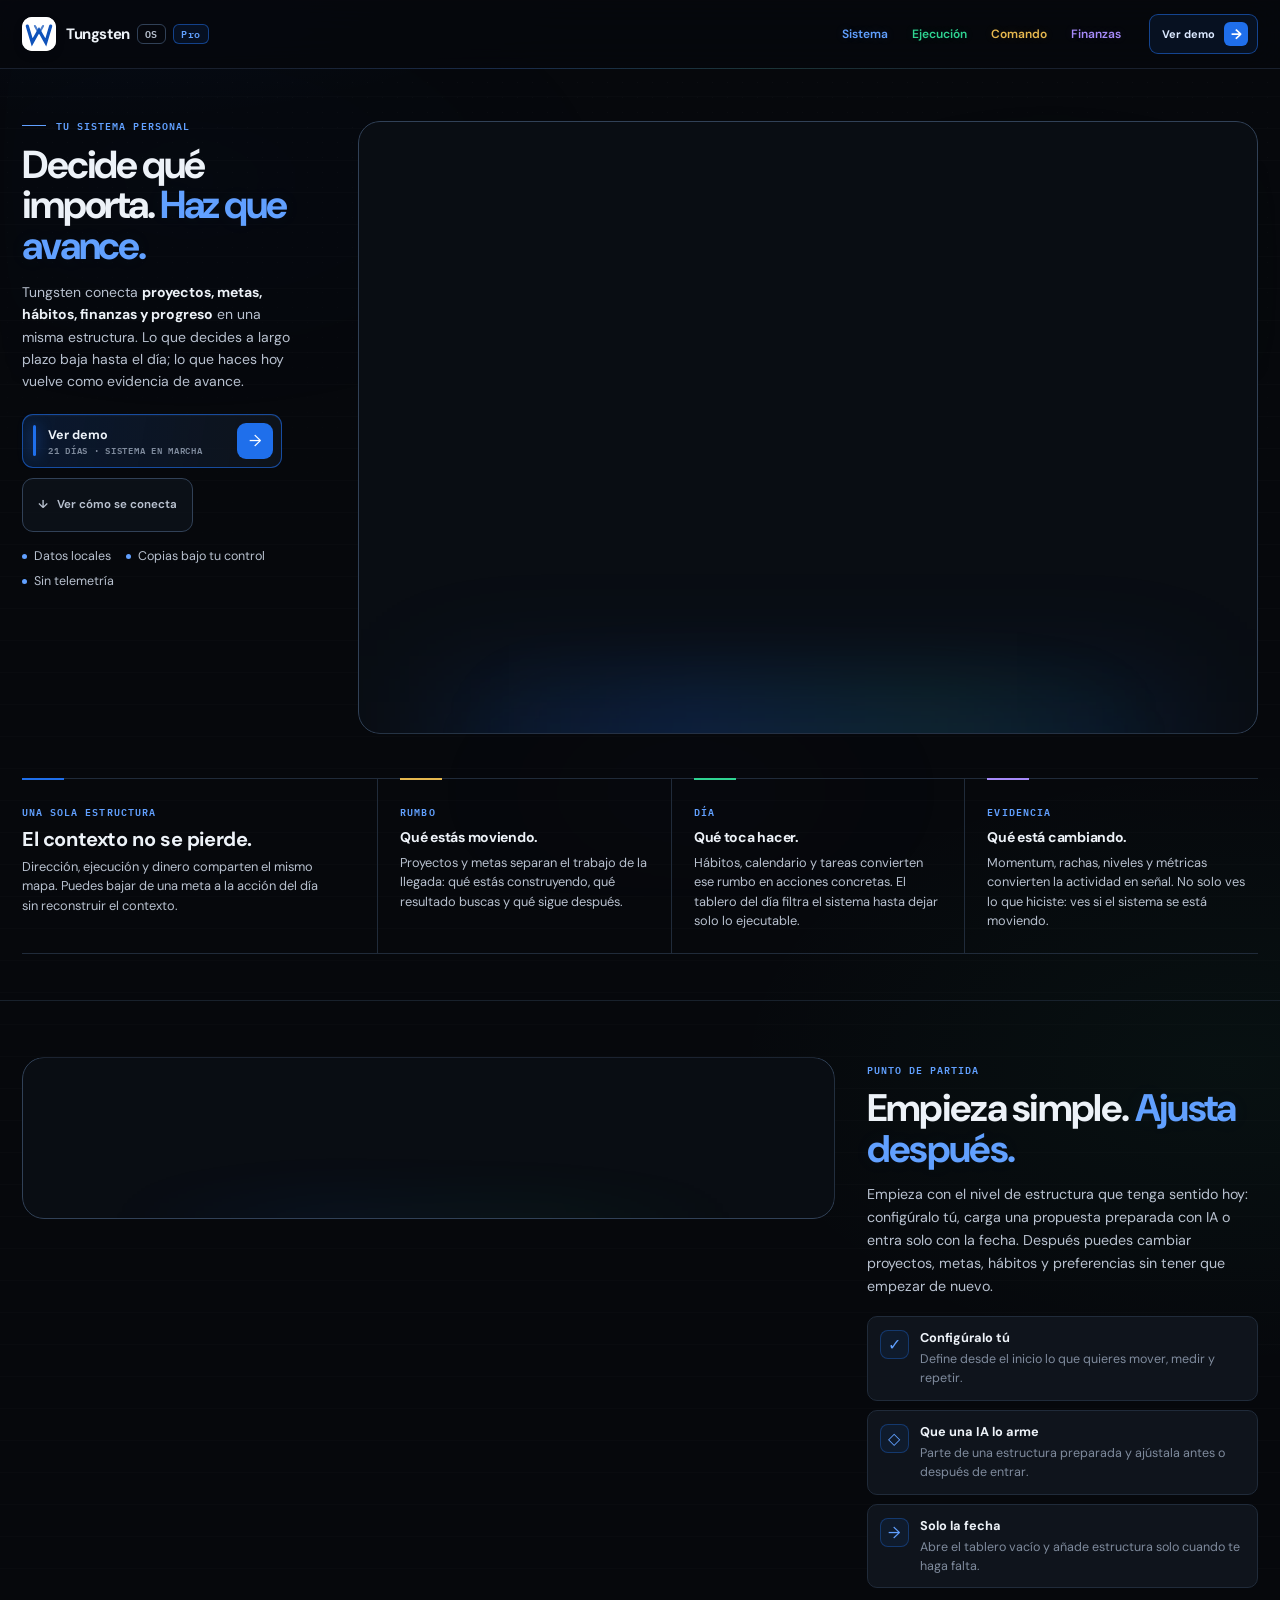
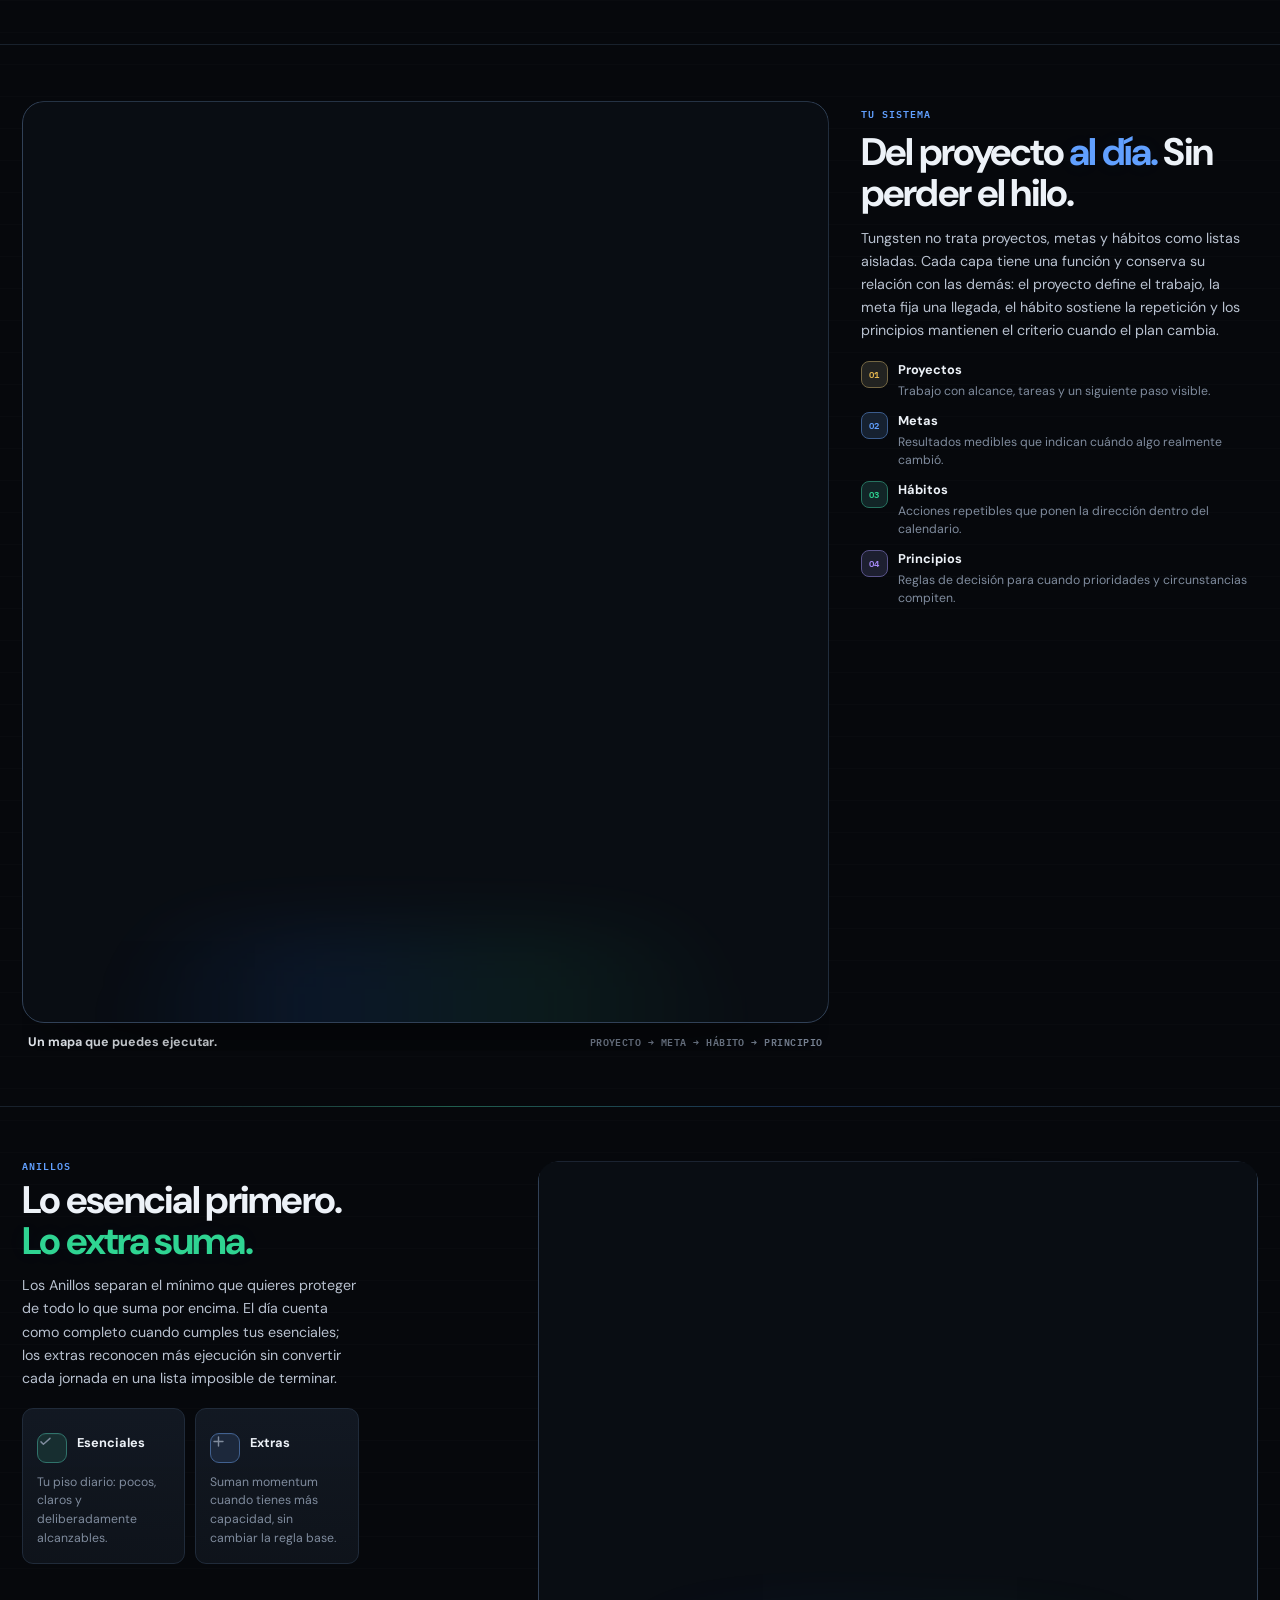
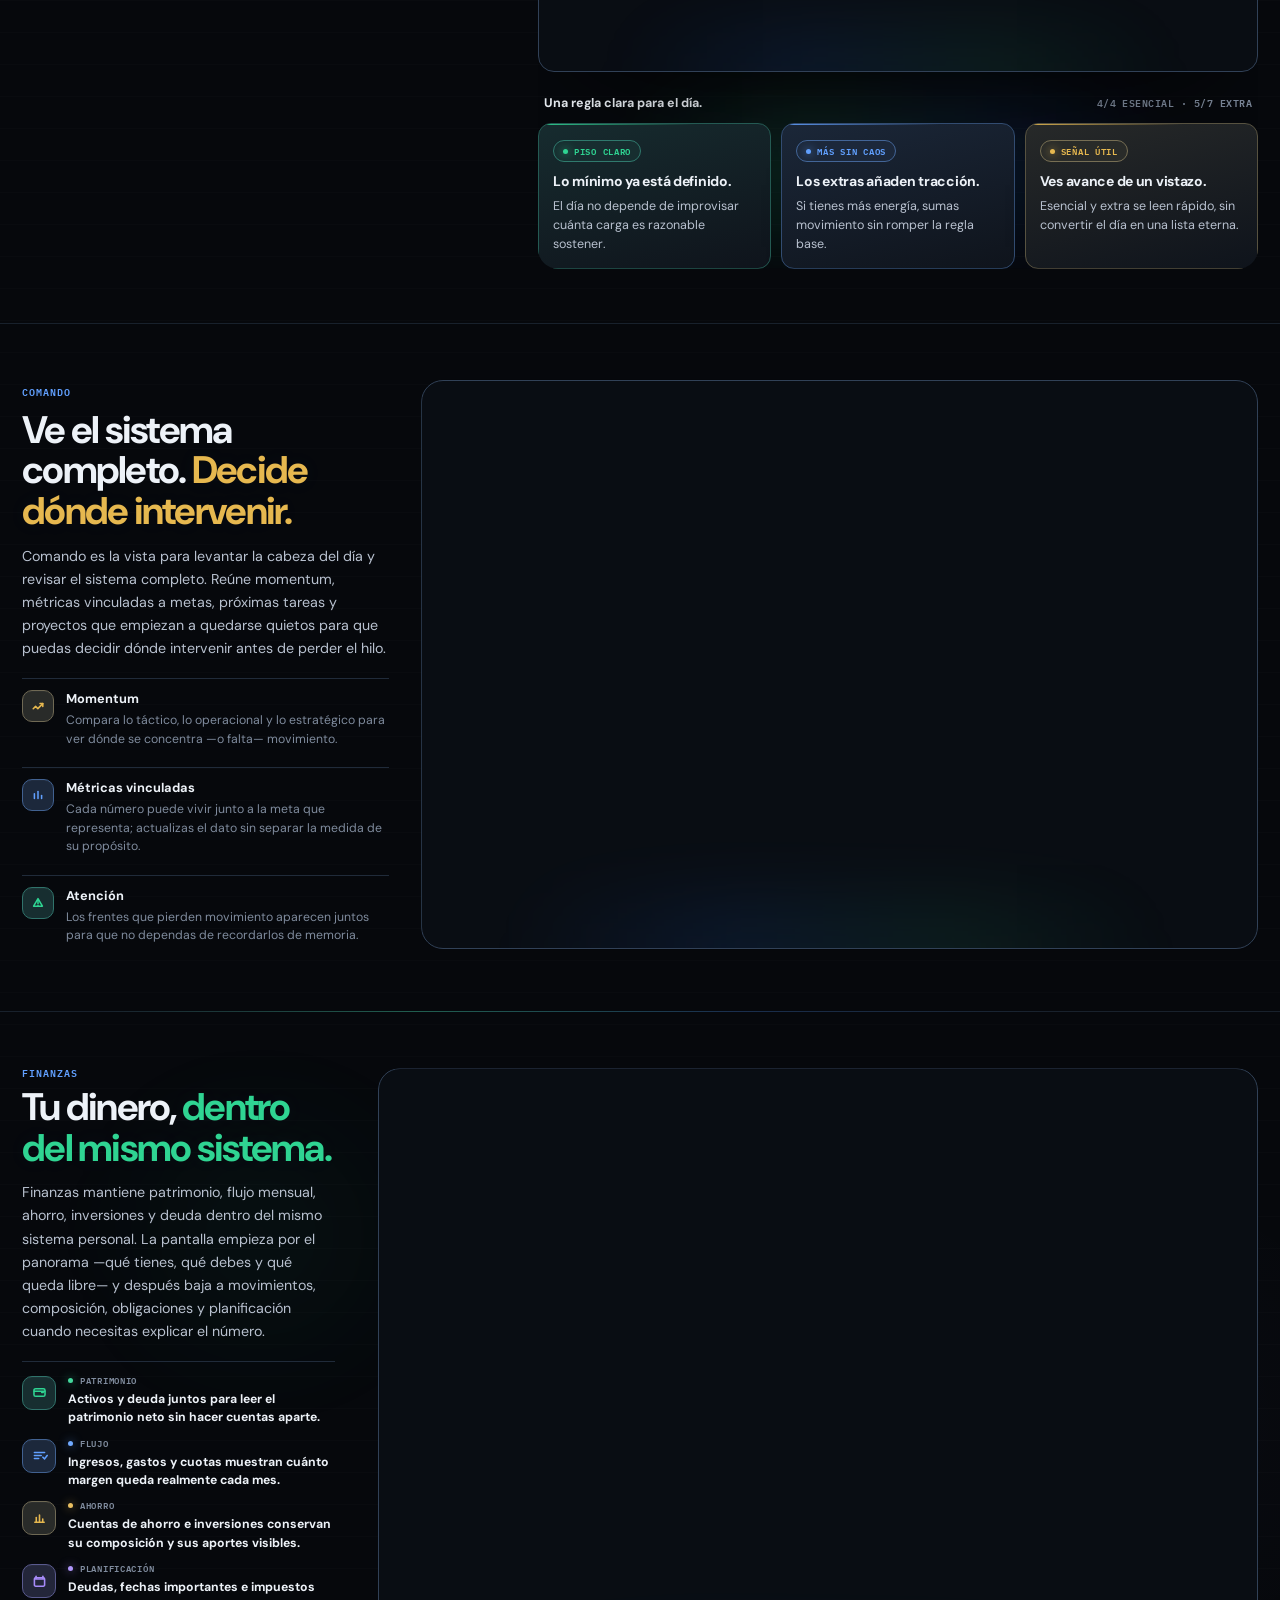
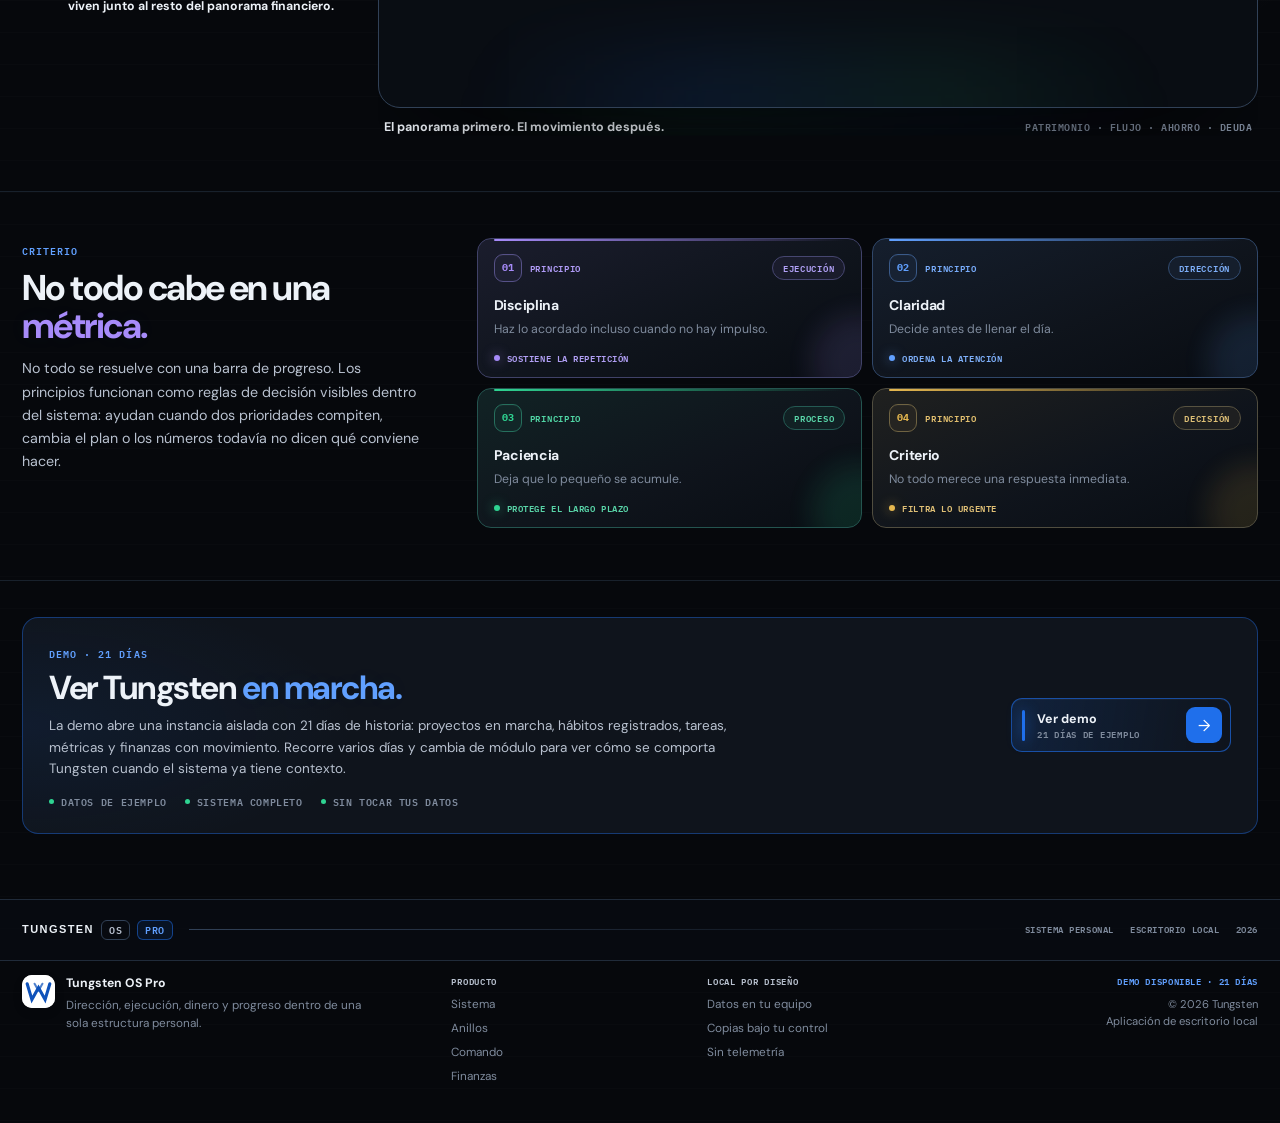
==== commit 3ed75919: "Deploy Tungsten Pro landing and preserve demo app" ====
--- a/index.html
+++ b/index.html
@@ -1,18771 +1,38 @@
-<!DOCTYPE html>
-<html lang="en" data-theme="dark">
+<!doctype html>
+<html lang="es">
 <head>
 <meta charset="utf-8">
-<meta name="viewport" content="width=device-width, initial-scale=1, viewport-fit=cover">
-<meta name="color-scheme" content="dark light">
-<title>Tungsten OS</title>
-<link rel="icon" type="image/svg+xml" href="data:image/svg+xml,%3Csvg%20xmlns%3D%22http%3A%2F%2Fwww.w3.org%2F2000%2Fsvg%22%20viewBox%3D%220%200%2064%2064%22%3E%3Crect%20width%3D%2264%22%20height%3D%2264%22%20rx%3D%2212%22%20fill%3D%22%232D7DF6%22%2F%3E%3Cpath%20d%3D%22M10%2017l9.2%2030.7L32%2024.8l12.8%2022.9L54%2017%22%20fill%3D%22none%22%20stroke%3D%22%23fff%22%20stroke-width%3D%226%22%20stroke-linejoin%3D%22miter%22%2F%3E%3Cpath%20d%3D%22M24.4%2017L32%2030.6%2039.6%2017%22%20fill%3D%22none%22%20stroke%3D%22%23fff%22%20stroke-width%3D%224%22%20opacity%3D%22.78%22%2F%3E%3C%2Fsvg%3E">
+<meta name="viewport" content="width=device-width,initial-scale=1,viewport-fit=cover">
+<meta name="color-scheme" content="dark">
+<title>Tungsten Pro — Decide qué importa. Haz que avance.</title>
+<meta name="description" content="Tungsten Pro conecta proyectos, metas, hábitos, finanzas y progreso en un sistema local para convertir dirección en ejecución diaria.">
+<meta property="og:title" content="Tungsten Pro — Decide qué importa. Haz que avance.">
+<meta property="og:description" content="Un sistema personal para conectar dirección, ejecución, dinero y progreso.">
+<link rel="icon" type="image/svg+xml" href="./assets/landing/tungsten-mark.svg">
 <link rel="preconnect" href="https://fonts.googleapis.com">
 <link rel="preconnect" href="https://fonts.gstatic.com" crossorigin>
-<link rel="stylesheet" href="https://fonts.googleapis.com/css2?family=DM+Sans:ital,opsz,wght@0,9..40,400;0,9..40,500;0,9..40,600;0,9..40,700;1,9..40,400&family=IBM+Plex+Mono:wght@400;500;600;700&family=Instrument+Serif:ital@0;1&display=swap">
-<style>
-/* ============================================================================
-   TUNGSTEN OS v2, design system
-   DM Sans (UI) · Instrument Serif (brand titles) · mono for pure data
-   ========================================================================= */
-:root{
-  --bg:#06080c; --bg2:#0a0d12; --panel:#0e1218; --panel2:#141a22; --raise:#1a212c;
-  --line:#1c2430; --line2:#2a3442; --line3:#3d4a5c;
-  --txt:#e9eef6; --dim:#c4ccd8; --faint:#a8b2c2; --label:#dce3ee;
-  --hot:#0F52BA; --hot2:#477AC7; --hotbg:rgba(15,82,186,.12); --hotrgb:15,82,186; --hot-ink:#fff;
-  --ok:#2fd492; --okbg:rgba(47,212,146,.12);
-  --warn:#f0c14d; --bad:#ff5c73; --cool:#6ba3ff; --violet:#a78bfa;
-  --acc:#e6edf6;
-  --tyrian:#6b0f3a; --tyrian2:#9b1b5a; --tyrianbg:rgba(107,15,58,.18);
-  --shadow:0 1px 2px rgba(0,0,0,.5), 0 12px 32px -12px rgba(0,0,0,.7);
-  --shadow-lg:0 24px 70px -20px rgba(0,0,0,.85);
-  --r:12px; --r-sm:10px; --r-xs:7px;
-  --sans:'DM Sans',-apple-system,BlinkMacSystemFont,'Segoe UI',Roboto,sans-serif;
-  --mono:'IBM Plex Mono',ui-monospace,'SF Mono',Menlo,Consolas,monospace;
-  --display:'Instrument Serif',Georgia,'Times New Roman',serif;
-  --sidew:232px;
-  --ease:cubic-bezier(.22,.61,.36,1);
-  --fs-xs:11px; --fs-sm:12.5px; --fs:14px; --fs-md:15px; --fs-lg:16px; --fs-xl:20px; --fs-2xl:24px;
-  --gap:10px; --gap-sm:8px;
-  /* skill palette, fixed across the app */
-  --sk-spiritual:#8b7cf6; --sk-mental:#5b9cff; --sk-physical:#2fd492; --sk-money:#e8a838;
-  --sk-italian:#4ade80; --sk-tactical:#ef4444; --sk-trading:#2dd4bf; --sk-chess:#c4b5fd;
-  --sk-sueno:#7c8ba1; --sk-social:#f472b6;
-  /* pillar category accents */
-  --cat-revenue:#e8a838; --cat-capital:#2dd4bf; --cat-craft:#c084fc; --cat-self:#6ba3ff; --cat-side:#f472b6;
-}
-html[data-theme="light"]{
-  --bg:#f0f2f6; --bg2:#f6f7fa; --panel:#ffffff; --panel2:#f4f6f9; --raise:#eef1f6;
-  --line:#dde2ea; --line2:#c5cdd9; --line3:#a8b3c2;
-  --txt:#0d1219; --dim:#3d4654; --faint:#5a6474; --label:#1a2230;
-  --hot:#0F52BA; --hot2:#3D70BD; --hotbg:rgba(15,82,186,.10); --hotrgb:15,82,186; --hot-ink:#fff;
-  --ok:#0c9a60; --okbg:rgba(12,154,96,.10);
-  --warn:#a86f00; --bad:#d12b45; --cool:#2a6bc9; --violet:#6d4ee0;
-  --acc:#0d1219;
-  --tyrian:#6b0f3a; --tyrian2:#8a1450; --tyrianbg:rgba(107,15,58,.08);
-  --shadow:0 1px 2px rgba(16,24,40,.05), 0 8px 22px -12px rgba(16,24,40,.22);
-  --shadow-lg:0 20px 50px -20px rgba(16,24,40,.32);
-}
-*,*::before,*::after{box-sizing:border-box}
-html,body{height:100%}
-body{
-  margin:0; background:var(--bg); color:var(--txt);
-  font-family:var(--sans); font-size:var(--fs); line-height:1.5;
-  -webkit-font-smoothing:antialiased; text-rendering:optimizeLegibility;
-  overscroll-behavior-y:auto;
-}
-body::before{
-  content:''; position:fixed; inset:0; pointer-events:none; z-index:0;
-  background:
-    radial-gradient(900px 520px at 12% -8%, rgba(var(--hotrgb),.06), transparent 62%),
-    radial-gradient(760px 460px at 96% 104%, rgba(127,180,255,.05), transparent 60%);
-}
-html[data-theme="light"] body::before{
-  background:
-    radial-gradient(900px 520px at 12% -8%, rgba(var(--hotrgb),.05), transparent 62%),
-    radial-gradient(760px 460px at 96% 104%, rgba(47,111,208,.05), transparent 60%);
-}
-::selection{background:var(--hot); color:var(--hot-ink)}
-button,input,textarea,select{font:inherit; color:inherit}
-button{cursor:pointer; background:none; border:none; padding:0}
-a{color:inherit}
-:focus-visible{outline:2px solid var(--hot); outline-offset:2px; border-radius:4px}
-svg{display:block}
-.mono{font-family:var(--mono); font-variant-numeric:tabular-nums}
-.sr{position:absolute;width:1px;height:1px;padding:0;margin:-1px;overflow:hidden;clip:rect(0 0 0 0);white-space:nowrap;border:0}
-
-/* scrollbars */
-*::-webkit-scrollbar{width:10px;height:10px}
-*::-webkit-scrollbar-track{background:transparent}
-*::-webkit-scrollbar-thumb{background:var(--line2); border-radius:99px; border:3px solid transparent; background-clip:content-box}
-*::-webkit-scrollbar-thumb:hover{background:var(--line3); background-clip:content-box; border:3px solid transparent}
-
-/* ============================ LAYOUT ==================================== */
-.app{position:relative; z-index:1; display:flex; min-height:100vh; min-height:100dvh}
-.side{
-  position:fixed; inset:0 auto 0 0; width:var(--sidew); z-index:40;
-  display:flex; flex-direction:column; gap:0;
-  background:linear-gradient(180deg,var(--bg2) 0%,var(--bg) 100%);
-  border-right:1px solid var(--line); padding:10px 10px 8px;
-}
-.main{flex:1; margin-left:var(--sidew); min-width:0; display:flex; flex-direction:column}
-.wrap{width:100%; max-width:1280px; margin:0 auto; padding:14px 22px 48px}
-
-/* brand */
-.brand{display:flex; align-items:center; gap:8px; padding:0 4px 8px}
-.mark{
-  width:26px;height:26px;border-radius:7px;flex:none;display:grid;place-items:center;
-  background:linear-gradient(150deg,var(--raise),var(--panel));
-  border:1px solid var(--line2); box-shadow:inset 0 1px 0 rgba(255,255,255,.06);
-  position:relative;
-}
-.mark::after{content:'';position:absolute;inset:-1px;border-radius:7px;box-shadow:0 0 14px -4px var(--hot);opacity:.6}
-.mark svg{width:14px;height:14px;color:var(--hot)}
-.brand-t{display:flex;flex-direction:column;line-height:1;min-width:0;flex:1}
-.brand-t b{
-  font-family:Helvetica Neue, Helvetica, Arial, sans-serif;
-  font-size:15px; font-weight:800; font-style:normal; letter-spacing:.14em;
-  text-transform:uppercase; color:var(--txt);
-  background:none; -webkit-background-clip:border-box; background-clip:border-box;
-  white-space:nowrap; width:100%;
-}
-.side .brand-t>span{display:none}
-.side .brand{padding:0 2px 10px; gap:10px; width:100%}
-.side .brand .mark{
-  flex:none; width:30px; height:30px; border-radius:50%;
-  background:
-    radial-gradient(circle at 30% 28%, rgba(255,255,255,.14), transparent 42%),
-    linear-gradient(145deg, #1c2433 0%, #0a0d14 55%, #121826 100%);
-  border:1px solid color-mix(in srgb, var(--hot) 55%, var(--line2));
-  box-shadow:0 0 20px -5px rgba(var(--hotrgb),.65), inset 0 1px 0 rgba(255,255,255,.1);
-}
-.side .brand .mark svg{width:15px; height:15px; color:var(--hot)}
-
-/* unified day + momentum strip, clear hierarchy, one font family */
-.side-pulse{
-  border:1px solid var(--line); border-radius:var(--r-sm); padding:9px 10px 8px;
-  background:linear-gradient(165deg,var(--panel2),var(--panel)); margin-bottom:6px;
-  position:relative; overflow:hidden; cursor:pointer; text-align:left; width:100%;
-  transition:border-color .18s var(--ease);
-  font-family:var(--sans);
-}
-.side-pulse:hover{border-color:var(--line3)}
-.side-pulse::before{content:''; position:absolute; top:0; left:0; right:0; height:2px; background:linear-gradient(90deg,var(--hot),var(--violet),transparent)}
-.sp-row{display:flex; align-items:flex-end; justify-content:space-between; gap:10px}
-.sp-k{
-  display:block; font-family:var(--sans); font-size:9px; font-weight:650;
-  letter-spacing:.06em; color:var(--faint); margin-bottom:2px; text-transform:uppercase;
-}
-.sp-day .sp-v{font-family:var(--sans); font-size:22px; font-weight:700; letter-spacing:-.03em; line-height:1; color:var(--txt)}
-.sp-mo{text-align:right; min-width:0}
-.sp-mo-line{
-  display:inline-flex; align-items:baseline; justify-content:flex-end; gap:6px;
-  line-height:1; white-space:nowrap;
-}
-.sp-mo .sp-v{font-family:var(--sans); font-size:20px; font-weight:700; letter-spacing:-.02em; color:var(--hot); line-height:1}
-/* streak appears beside Momentum only after at least one consecutive logged day */
-.sp-mo .sp-streak-n{
-  font-family:var(--sans); font-size:12px; font-weight:700; color:var(--hot);
-  letter-spacing:-.01em; min-width:2.4em; text-align:left; opacity:.95;
-}
-/* fixed two-slot meta: date | core status, no reflow when ticking */
-.sp-meta{
-  display:grid; grid-template-columns:1fr auto; gap:6px; align-items:center;
-  margin-top:7px; font-family:var(--sans); font-size:11px; font-weight:500; color:var(--dim); line-height:1.3;
-  min-height:16px;
-}
-.sp-meta .sp-date-slot{
-  min-width:0; overflow:hidden; text-overflow:ellipsis; white-space:nowrap;
-}
-.sp-meta .sp-core-slot{
-  flex:none; min-width:4.8em; text-align:right; white-space:nowrap; font-weight:650;
-}
-.sp-meta .sp-dot{opacity:.45}
-.sp-meta .sp-ok{color:var(--ok); font-weight:650}
-.sp-meta .sp-streak{display:none}
-.sp-bars{display:flex; flex-direction:column; gap:4px; margin-top:8px}
-.sp-bar-row{display:grid; grid-template-columns:36px 1fr; gap:6px; align-items:center}
-.sp-bar-row span{font-family:var(--sans); font-size:10px; font-weight:650; color:var(--faint); letter-spacing:.02em}
-.sp-band{
-  font-family:var(--sans); font-size:10.5px; font-weight:600; color:var(--label);
-  margin-top:6px; padding-top:6px; border-top:1px solid var(--line);
-  white-space:nowrap; overflow:hidden; text-overflow:ellipsis;
-}
-/* legacy aliases */
-.sp-day small,.sp-mo small{display:block; font-family:var(--sans); font-size:9px; font-weight:650; letter-spacing:.06em; color:var(--faint); margin-bottom:2px; text-transform:uppercase}
-.sp-day b{font-family:var(--sans); font-size:22px; font-weight:700; letter-spacing:-.03em; line-height:1; color:var(--txt)}
-.sp-mo b{font-family:var(--sans); font-size:20px; font-weight:700; letter-spacing:-.02em; color:var(--hot); line-height:1}
-.sp-date{display:none}
-/* legacy stubs hidden */
-.dia,.mo-mini{display:none}
-
-/* lang toggle */
-.lang-toggle{display:inline-flex; padding:2px; gap:1px; border:1px solid var(--line); border-radius:7px; background:var(--bg2); margin-bottom:6px; width:100%}
-.lang-toggle button{flex:1; padding:4px 0; border-radius:5px; font-size:10px; font-family:var(--sans); letter-spacing:.1em; color:var(--label); font-weight:650; transition:all .15s var(--ease)}
-.lang-toggle button.on{background:var(--panel2); color:var(--txt); box-shadow:0 1px 2px rgba(0,0,0,.3)}
-.lang-toggle button:hover{color:var(--txt)}
-
-/* nav, fill available height, larger hit targets */
-.nav{flex:1; overflow-y:auto; margin:0; padding:2px 0; min-height:0; display:flex; flex-direction:column; gap:2px}
-.nav-g{font-family:var(--sans); font-size:11px; letter-spacing:.04em; color:var(--label); padding:10px 8px 4px; flex:none; font-weight:650}
-.nav-i{
-  width:100%; display:flex; align-items:center; gap:10px; padding:10px 10px; border-radius:8px;
-  color:var(--dim); font-size:13.5px; font-weight:500; position:relative; flex:1 1 0; min-height:38px;
-  transition:background .16s var(--ease), color .16s var(--ease);
-}
-.nav-i svg{width:16px;height:16px;flex:none;opacity:.85}
-.nav-i kbd{
-  margin-left:auto; font-family:var(--mono); font-size:9px; color:var(--faint);
-  border:1px solid var(--line); border-radius:4px; padding:0 4px; background:var(--bg2); opacity:0; transition:opacity .16s
-}
-.nav-i:hover{background:var(--panel); color:var(--txt)}
-.nav-i:hover kbd{opacity:1}
-.nav-i.on{background:var(--panel2); color:var(--txt)}
-.nav-i.on::before{content:''; position:absolute; left:0; top:6px; bottom:6px; width:2.5px; border-radius:2px; background:var(--hot); box-shadow:0 0 10px var(--hot)}
-.nav-i.on svg{color:var(--hot); opacity:1}
-.nav-i .dot{margin-left:auto; font-family:var(--mono); font-size:9.5px; color:var(--hot); background:var(--hotbg); border:1px solid rgba(240,106,43,.3); border-radius:20px; padding:0 5px; line-height:15px}
-
-/* side footer */
-.side-f{border-top:1px solid var(--line); padding-top:6px; margin-top:4px; display:flex; flex-direction:column; gap:5px; flex:none}
-.side-actions{display:flex; gap:5px}
-.icon-btn{
-  width:28px;height:28px;border-radius:7px;border:1px solid var(--line); background:var(--panel);
-  display:grid;place-items:center; color:var(--dim); transition:all .16s var(--ease); flex:none;
-}
-.icon-btn svg{width:14px;height:14px}
-.icon-btn:hover{color:var(--txt); border-color:var(--line3); background:var(--panel2)}
-.bk-btn{flex:1; display:flex; align-items:center; gap:6px; padding:0 8px; height:28px; border-radius:7px; border:1px solid var(--line); background:var(--panel); color:var(--dim); font-size:10.5px; transition:all .16s var(--ease); overflow:hidden}
-.bk-btn:hover{color:var(--txt); border-color:var(--line3)}
-.bk-btn svg{width:13px;height:13px;flex:none}
-.bk-btn span{white-space:nowrap;overflow:hidden;text-overflow:ellipsis}
-.bk-btn.stale{color:var(--warn); border-color:rgba(240,193,77,.3)}
-
-/* ============================ VIEWS ===================================== */
-/* !important: later ID rules (e.g. #v-wisdom) must never unhide inactive tabs */
-.view{display:none !important; animation:vin .22s var(--ease)}
-.view.on{display:block !important}
-@keyframes vin{from{opacity:0; transform:translateY(4px)} to{opacity:1; transform:none}}
-.vhead{display:flex; align-items:center; justify-content:space-between; gap:12px; flex-wrap:wrap; margin-bottom:10px}
-.vhead .eyebrow{font-family:var(--sans); font-size:11px; letter-spacing:.06em; color:var(--hot); margin-bottom:2px; font-weight:650}
-.vhead h1{margin:0; font-size:var(--fs-2xl); font-weight:700; letter-spacing:-.03em; line-height:1.15}
-.vhead p{display:none}
-.vhead-a{display:flex; gap:8px; flex-wrap:wrap; align-items:center}
-.vhead-a .btn{
-  height:34px; min-height:34px; padding:0 14px; font-size:13px; font-weight:600;
-  border-radius:9px; line-height:1; box-sizing:border-box;
-}
-.vhead-a .btn.sm{height:34px; min-height:34px; padding:0 14px; font-size:13px}
-
-/* section chrome, subsections instead of loose boxes */
-.section-block{margin-bottom:var(--gap)}
-.section-label{
-  display:flex; align-items:center; gap:10px; margin-bottom:8px;
-  font-family:var(--sans); font-size:13px; letter-spacing:.02em; text-transform:none; color:var(--label);
-}
-/* Sin regla junto al rótulo: el título se sostiene solo. */
-.section-label::after{display:none}
-.section-label b{color:var(--txt); font-weight:700; font-size:15px; letter-spacing:-.02em; flex:none; white-space:nowrap}
-#v-pillars .section-label b{font-size:18px; font-weight:700; letter-spacing:-.025em}
-.panel-grid{display:grid; gap:var(--gap); align-items:stretch}
-.eq-cols{align-items:stretch}
-.eq-cols > *{min-height:100%; display:flex; flex-direction:column}
-.eq-cols > * > .card, .eq-cols > .card{flex:1; display:flex; flex-direction:column}
-.eq-cols .card-b{flex:1}
-
-/* ============================ PRIMITIVES ================================ */
-.card{
-  border:1px solid var(--line); border-radius:var(--r); background:var(--panel);
-  box-shadow:var(--shadow); overflow:hidden; transition:border-color .18s var(--ease);
-}
-.card:hover{border-color:var(--line2)}
-.stack > .card + .card, .col-main > .card + .card{margin-top:var(--gap)}
-.todo-pond-row > .card + .card,
-.today-workspace > .card + .card,
-.cmd-layout .card + .card,
-.goals-workspace .card + .card,
-.prog-workspace > .card + .card{margin-top:0}
-.card-h{
-  display:flex; align-items:center; justify-content:space-between; gap:10px;
-  padding:9px 12px; border-bottom:1px solid var(--line); background:linear-gradient(180deg,var(--panel2),transparent);
-}
-.card-h h3{margin:0; font-size:13px; font-weight:650; letter-spacing:.01em; text-transform:none; color:var(--label); font-family:var(--sans)}
-.card-h .r{display:flex; gap:6px; align-items:center; flex-wrap:wrap}
-.card-b{padding:12px}
-.card-b.flush{padding:0}
-.card-b.tight{padding:10px 12px}
-
-.grid{display:grid; gap:var(--gap)}
-.g2{grid-template-columns:repeat(2,minmax(0,1fr))}
-.g3{grid-template-columns:repeat(3,minmax(0,1fr))}
-.g4{grid-template-columns:repeat(4,minmax(0,1fr))}
-.g5{grid-template-columns:repeat(5,minmax(0,1fr))}
-.split{display:grid; grid-template-columns:minmax(0,1.4fr) minmax(0,1fr); gap:14px; align-items:start}
-.split-e{display:grid; grid-template-columns:minmax(0,1fr) minmax(0,1fr); gap:14px; align-items:start}
-.split-3{display:grid; grid-template-columns:minmax(0,1.15fr) minmax(0,.95fr) minmax(0,.9fr); gap:14px; align-items:start}
-.dense-stack{display:flex; flex-direction:column; gap:14px; min-width:0}
-/* overscroll auto so page still scrolls when cursor is over lists */
-.scroll-list{max-height:320px; overflow-y:auto; overscroll-behavior-y:auto}
-.scroll-list.tall{max-height:420px}
-.scroll-list.short{max-height:none}
-
-/* stat tile */
-.stat{border:1px solid var(--line); border-radius:var(--r-sm); padding:10px 11px; background:var(--panel); position:relative; overflow:hidden; transition:border-color .15s}
-.stat:hover{border-color:var(--line2)}
-.stat .l{font-family:var(--sans); font-size:11px; letter-spacing:.02em; color:var(--label); margin-bottom:5px; font-weight:600}
-.stat .v{font-family:var(--sans); font-size:20px; font-weight:700; letter-spacing:-.03em; line-height:1; color:var(--txt)}
-.stat .s{font-size:11px; color:var(--label); margin-top:4px}
-.stat .s.up{color:var(--ok)} .stat .s.down{color:var(--bad)}
-.stat.accent .v{color:var(--hot)}
-.stat::after{content:''; position:absolute; right:0; top:0; bottom:0; width:2px; background:var(--line2); opacity:.6}
-
-/* buttons */
-.btn{
-  display:inline-flex; align-items:center; gap:7px; height:34px; padding:0 14px; border-radius:9px;
-  border:1px solid var(--line2); background:var(--panel); color:var(--txt); font-size:13.5px; font-weight:500;
-  transition:all .15s var(--ease); white-space:nowrap;
-}
-.btn svg{width:15px;height:15px; opacity:.85}
-.btn:hover{border-color:var(--line3); background:var(--panel2); transform:translateY(-1px)}
-.btn:active{transform:none}
-.btn.pri{background:var(--hot); border-color:var(--hot); color:var(--hot-ink); font-weight:600; box-shadow:0 6px 20px -8px var(--hot)}
-.btn.pri:hover{background:var(--hot2); border-color:var(--hot2)}
-.btn.ghost{background:transparent; border-color:var(--line)}
-.btn.ghost:hover{background:var(--panel2)}
-.btn.sm{height:29px; padding:0 11px; font-size:12.5px; border-radius:7px}
-.btn.sm svg{width:13px;height:13px}
-.btn.danger{color:var(--bad); border-color:rgba(255,92,115,.28)}
-.btn.danger:hover{background:rgba(255,92,115,.1); border-color:var(--bad)}
-.btn[disabled]{opacity:.4; pointer-events:none}
-.btn-row{display:flex; gap:8px; flex-wrap:wrap}
-
-/* segmented / filter */
-.seg{display:inline-flex; padding:3px; gap:2px; border:1px solid var(--line); border-radius:9px; background:var(--bg2); flex-wrap:wrap}
-.seg button{padding:5px 11px; border-radius:6px; font-size:12px; color:var(--dim); font-family:var(--mono); letter-spacing:.05em; transition:all .15s var(--ease)}
-.seg button:hover{color:var(--txt)}
-.seg button.on{background:var(--panel2); color:var(--txt); box-shadow:0 1px 3px rgba(0,0,0,.3)}
-html[data-theme="light"] .seg button.on{background:#fff; border:1px solid var(--line)}
-
-/* progress bar */
-.bar{height:5px; border-radius:99px; background:var(--line); overflow:hidden; position:relative}
-.bar > i{display:block; height:100%; border-radius:99px; background:linear-gradient(90deg,var(--hot),var(--hot2)); transition:width .5s var(--ease)}
-.bar.slim{height:4px}
-.bar.cool > i{background:linear-gradient(90deg,var(--cool),#a9cdff)}
-.bar.ok > i{background:linear-gradient(90deg,var(--ok),#7ff0bd)}
-.bar.tick > i{min-width:2px}
-
-/* status pills */
-.pill{
-  display:inline-flex; align-items:center; gap:5px; font-family:var(--mono); font-size:10px; letter-spacing:.1em;
-  text-transform:uppercase; padding:3px 8px; border-radius:6px; border:1px solid var(--line2); color:var(--dim); background:var(--bg2); white-space:nowrap;
-}
-.pill::before{content:''; width:5px;height:5px;border-radius:99px; background:currentColor}
-.pill.st-active{color:var(--ok); border-color:rgba(47,212,146,.3); background:var(--okbg)}
-.pill.st-building{color:var(--cool); border-color:rgba(107,163,255,.3); background:rgba(107,163,255,.1)}
-.pill.st-incubating{color:var(--violet); border-color:rgba(167,139,250,.3); background:rgba(167,139,250,.1)}
-.pill.st-stalled{color:var(--bad); border-color:rgba(255,92,115,.3); background:rgba(255,92,115,.1)}
-.pill.st-done{color:var(--faint)}
-
-/* list rows */
-.rows{display:flex; flex-direction:column}
-.row{display:flex; align-items:flex-start; gap:11px; padding:11px 15px; border-bottom:1px solid var(--line); transition:background .15s var(--ease)}
-.row:last-child{border-bottom:none}
-.row:hover{background:var(--panel2)}
-.row-b{flex:1; min-width:0}
-.row-t{font-size:14px; line-height:1.45; word-break:break-word}
-.row-m{display:flex; gap:8px; align-items:center; flex-wrap:wrap; margin-top:4px; font-size:11.5px; color:var(--faint); font-family:var(--mono); letter-spacing:.02em}
-.row-a{display:flex; gap:5px; align-items:center; opacity:0; transition:opacity .15s var(--ease)}
-.row:hover .row-a, .row:focus-within .row-a{opacity:1}
-.row.done .row-t{color:var(--faint); text-decoration:line-through; text-decoration-color:var(--line3)}
-
-/* checkbox */
-.ck{
-  width:18px;height:18px;border-radius:6px;border:1.5px solid var(--line3); background:transparent; flex:none;
-  display:grid; place-items:center; margin-top:1px; transition:all .16s var(--ease); color:transparent;
-}
-.ck svg{width:11px;height:11px; stroke-width:3}
-.ck:hover{border-color:var(--hot)}
-.ck.on{background:var(--hot); border-color:var(--hot); color:var(--hot-ink); animation:ckPop .22s var(--ease)}
-@keyframes ckPop{from{transform:scale(.82)} to{transform:scale(1)}}
-.ck.ok.on{background:var(--ok); border-color:var(--ok)}
-
-/* priority chips, NOW / NEXT / SOON */
-.prio{font-family:var(--mono); font-size:10px; font-weight:700; letter-spacing:.06em; padding:3px 7px; border-radius:5px; flex:none; margin-top:1px; border:1px solid transparent}
-.prio.p1{color:var(--hot); background:var(--hotbg); border-color:rgba(240,106,43,.3)}
-.prio.p2{color:var(--warn); background:rgba(240,193,77,.1); border-color:rgba(240,193,77,.25)}
-.prio.p3{color:var(--faint); background:var(--bg2); border-color:var(--line)}
-
-/* empty state */
-.empty{display:flex; flex-direction:column; align-items:center; gap:12px; padding:32px 20px; text-align:center}
-.empty svg{width:26px;height:26px;color:var(--line3)}
-.empty p{margin:0; color:var(--dim); font-size:14px; max-width:40ch}
-.empty .sub{color:var(--faint); font-size:12px; font-family:var(--mono)}
-
-/* inputs */
-.fld{display:flex; flex-direction:column; gap:6px}
-.fld > label{font-family:var(--sans); font-size:11px; letter-spacing:.02em; color:var(--label); font-weight:600; text-transform:none}
-.in, textarea.in, select.in{
-  width:100%; background:var(--bg2); border:1px solid var(--line); border-radius:9px; padding:10px 12px;
-  font-size:14px; color:var(--txt); transition:border-color .16s var(--ease), background .16s var(--ease); font-family:inherit;
-}
-.in:hover{border-color:var(--line2)}
-.in:focus{outline:none; border-color:var(--hot); background:var(--panel); box-shadow:0 0 0 3px var(--hotbg)}
-textarea.in{resize:vertical; min-height:88px; line-height:1.55}
-select.in{appearance:none; cursor:pointer; background-image:linear-gradient(45deg,transparent 50%,var(--faint) 50%),linear-gradient(135deg,var(--faint) 50%,transparent 50%); background-position:calc(100% - 15px) 50%,calc(100% - 10px) 50%; background-size:5px 5px,5px 5px; background-repeat:no-repeat; padding-right:30px}
-.in::placeholder{color:var(--faint)}
-.inline-form{display:flex; gap:8px; flex-wrap:wrap; align-items:center}
-.inline-form .in{flex:1; min-width:160px}
-.inline-form select.in{flex:none; width:auto; min-width:120px}
-
-/* ============================ TODAY ===================================== */
-.ring-wrap{display:flex; align-items:center; gap:20px; flex-wrap:wrap}
-.ring{position:relative; width:118px; height:118px; flex:none}
-.ring svg{width:100%;height:100%; transform:rotate(-90deg)}
-.ring circle{fill:none; stroke-linecap:round}
-.ring .trk{stroke:var(--line)}
-.ring .val{stroke:url(#gHot); transition:stroke-dashoffset .42s cubic-bezier(.2,.8,.2,1)}
-.ring .val-bonus{stroke:url(#gCool); transition:stroke-dashoffset .42s cubic-bezier(.2,.8,.2,1)}
-.ring .lbl{position:absolute; inset:0; display:grid; place-content:center; text-align:center; pointer-events:none; padding:0}
-.ring .lbl b{font-family:var(--sans); font-size:18px; font-weight:700; letter-spacing:-.03em; line-height:1}
-.ring .lbl span{font-family:var(--sans); font-size:8.5px; color:var(--label); letter-spacing:.1em; margin-top:3px; display:block; text-transform:uppercase; font-weight:650}
-.ring.sealed .val{stroke:url(#gOk)}
-.ring.sealed .lbl b{color:var(--ok)}
-.dual-rings{display:flex; gap:18px; align-items:center; flex-wrap:wrap}
-/* today dual ring: number only, sized for the inner hole */
-.ring-disc-card .ring .lbl{padding:0}
-.ring-disc-card .ring .lbl b{font-size:17px; letter-spacing:-.04em}
-.ring-disc-card .ring .lbl span{display:none}
-.ring-txt{flex:1; min-width:180px}
-.ring-txt h4{margin:0 0 5px; font-size:16px; font-weight:600; letter-spacing:-.01em}
-.ring-txt p{margin:0; color:var(--dim); font-size:13.5px; line-height:1.5}
-/* fixed spark rail, one reserved slot per bonus skill; off slots still occupy space */
-.sparks{
-  display:flex; gap:6px; flex-wrap:nowrap; align-items:center;
-  margin-top:8px; height:28px; min-height:28px; max-height:28px;
-  overflow:visible; flex:none; box-sizing:border-box;
-}
-.spark{
-  width:26px; height:26px; border-radius:7px; display:grid; place-items:center; flex:none;
-  border:1px solid transparent; font-size:0; line-height:0; box-sizing:border-box;
-  transition:opacity .15s var(--ease), background .15s var(--ease), border-color .15s var(--ease);
-}
-.spark svg{width:13px;height:13px; display:block}
-.spark.is-off{
-  opacity:0; visibility:hidden; pointer-events:none;
-  border-color:transparent !important; background:transparent !important;
-}
-
-/* discipline chips, full names legible, wrap when needed */
-.dgroup + .dgroup{margin-top:8px}
-.dgroup > .lab{font-family:var(--sans); font-size:11px; letter-spacing:.02em; color:var(--label); margin-bottom:5px; font-weight:600}
-.chips{display:flex; flex-wrap:wrap; gap:6px; align-items:center; justify-content:flex-start; overflow-x:visible; overflow-y:visible; scrollbar-width:thin; padding:3px 2px 6px}
-.chips::-webkit-scrollbar{height:4px}
-.chip{
-  display:inline-flex; align-items:center; gap:5px; padding:5px 9px 5px 5px; border-radius:8px;
-  border:1px solid var(--line); background:var(--panel2); color:var(--txt); font-size:12.5px; font-weight:600;
-  transition:background .16s var(--ease),border-color .16s var(--ease),color .16s var(--ease),box-shadow .16s var(--ease); --chip-c:var(--hot); flex:none; white-space:nowrap; position:relative; z-index:1;
-  max-width:100%;
-}
-.chip .g{width:18px;height:18px;border-radius:5px;display:grid;place-items:center;background:color-mix(in srgb,var(--chip-c) 12%,var(--bg2));border:1px solid color-mix(in srgb,var(--chip-c) 28%,var(--line));font-size:10px;flex:none;color:var(--chip-c)}
-.chip .g svg{width:11px;height:11px}
-.chip .lv{font-family:var(--sans); font-size:10px; color:var(--label); border-left:1px solid var(--line2); padding-left:6px; margin-left:0; font-weight:600}
-.chip:hover{border-color:color-mix(in srgb,var(--chip-c) 45%,var(--line)); color:var(--txt); z-index:3; box-shadow:0 2px 10px -4px rgba(0,0,0,.4)}
-.chip.on{
-  background:color-mix(in srgb,var(--chip-c) 18%,var(--panel2));
-  border-color:var(--chip-c); color:var(--txt);
-  box-shadow:0 0 0 1px color-mix(in srgb,var(--chip-c) 55%,transparent), 0 0 14px -6px var(--chip-c);
-}
-.chip.on .g{background:var(--chip-c); border-color:var(--chip-c); color:#fff; box-shadow:0 0 10px -2px var(--chip-c)}
-.chip.on .lv{color:var(--chip-c); border-color:color-mix(in srgb,var(--chip-c) 40%,transparent); font-weight:700}
-.ring-disc-card .chip:hover{transform:none}
-.ring-disc-card .chip.on{
-  border-color:var(--chip-c); background:color-mix(in srgb,var(--chip-c) 22%,rgba(0,0,0,.35));
-  box-shadow:0 0 0 1.5px var(--chip-c), 0 0 16px -6px var(--chip-c);
-}
-
-/* skill rails */
-.skl-rail{display:flex; flex-direction:column; gap:8px}
-.skl{border:1px solid var(--line); border-radius:var(--r-sm); padding:11px 12px; background:var(--panel); transition:border-color .15s, opacity .15s; --sk:var(--hot)}
-.skl:hover{border-color:color-mix(in srgb,var(--sk) 40%,var(--line))}
-.skl-h{display:flex; align-items:center; gap:9px; margin-bottom:8px}
-.skl-h .g{width:24px;height:24px;border-radius:7px;display:grid;place-items:center;background:color-mix(in srgb,var(--sk) 14%,var(--bg2));border:1px solid color-mix(in srgb,var(--sk) 30%,var(--line));flex:none; color:var(--sk)}
-.skl-h .g svg{width:13px;height:13px}
-.skl-h b{font-size:13.5px; font-weight:600; flex:1; min-width:0; overflow:hidden; text-overflow:ellipsis; white-space:nowrap}
-.skl-h .lvl{font-family:var(--mono); font-size:10.5px; color:var(--sk); background:color-mix(in srgb,var(--sk) 12%,transparent); border:1px solid color-mix(in srgb,var(--sk) 25%,transparent); border-radius:5px; padding:1px 6px}
-.skl-f{display:flex; justify-content:space-between; margin-top:6px; font-family:var(--mono); font-size:10.5px; color:var(--faint)}
-.skl .bar > i{background:var(--sk)}
-.skl.dimmed{opacity:.55}
-
-/* editors */
-.eds{display:grid; grid-template-columns:repeat(auto-fit,minmax(240px,1fr)); gap:14px}
-.eds.compact textarea.in{min-height:88px}
-.todo{display:flex; align-items:flex-start; gap:9px; padding:8px 0; border-bottom:1px dashed var(--line)}
-.todo:last-child{border-bottom:none}
-.todo span{flex:1; font-size:13.5px; line-height:1.45; word-break:break-word}
-.todo.done span{color:var(--faint); text-decoration:line-through}
-.todo .x{opacity:0; transition:opacity .15s}
-.todo:hover .x{opacity:1}
-
-/* quote strip */
-.qstrip{
-  width:100%; text-align:left; border:1px solid var(--line); border-radius:var(--r); padding:20px 22px;
-  background:linear-gradient(120deg,var(--panel2),var(--panel)); position:relative; overflow:hidden;
-  transition:border-color .18s var(--ease), transform .18s var(--ease);
-}
-.qstrip:hover{border-color:var(--line3); transform:translateY(-1px)}
-.qstrip::before{content:'"'; position:absolute; top:-22px; right:12px; font-size:110px; font-family:var(--sans); color:var(--line); opacity:.35; pointer-events:none; font-weight:700}
-.qstrip q{display:block; font-family:var(--sans); font-size:var(--fs-lg); line-height:1.5; letter-spacing:0; quotes:none; max-width:64ch; font-weight:500}
-.qstrip .who{margin-top:12px; font-family:var(--mono); font-size:11px; letter-spacing:.14em; color:var(--hot)}
-.qstrip .who i{color:var(--faint); font-style:normal; margin-left:8px}
-
-/* week in review */
-.wir{display:grid; grid-template-columns:repeat(auto-fit,minmax(130px,1fr)); gap:1px; background:var(--line); border-radius:var(--r-sm); overflow:hidden; border:1px solid var(--line)}
-.wir > div{background:var(--panel); padding:13px 14px}
-.wir .l{font-family:var(--mono); font-size:10px; letter-spacing:.14em; color:var(--faint); margin-bottom:6px}
-.wir .v{font-family:var(--mono); font-size:18px; font-weight:700; letter-spacing:-.02em}
-.wir .d{font-size:12px; margin-top:4px; color:var(--dim)}
-.wir .d.up{color:var(--ok)} .wir .d.down{color:var(--bad)}
-
-/* today workspace */
-.today-top{display:flex; flex-direction:column; gap:var(--gap); margin-bottom:0}
-.today-top #todayStats{margin:0}
-/* todo | pondering equal panels */
-.todo-pond-row{
-  display:grid; grid-template-columns:minmax(0,1fr) minmax(0,1fr); gap:var(--gap); align-items:stretch;
-  height:min(34vh, 280px); min-height:200px; max-height:320px;
-}
-.todo-pond-row > .card{
-  min-height:0; height:100%; display:flex; flex-direction:column; overflow:hidden;
-}
-/* shared header height so bottom border lines align across both cards */
-.todo-pond-row > .card > .card-h{
-  flex:none; display:flex; align-items:center; justify-content:space-between; gap:8px;
-  min-height:40px; height:40px; padding:0 12px; box-sizing:border-box;
-}
-.todo-pond-row > .card > .card-h h3{
-  margin:0; color:var(--label); font-size:13px; font-weight:650;
-}
-.todo-pond-row > .card > .card-b{flex:1; min-height:0; overflow:auto; display:flex; flex-direction:column}
-.todo-pond-row textarea.in{min-height:0; flex:1; height:auto; resize:none; overflow-y:auto}
-.todo-pond-row .today-todo-card .card-b{overflow:auto}
-.todo-pond-row .card-h .r{display:flex; gap:6px; align-items:center; flex:none}
-.todo-pond-row .card-h .btn.sm{height:26px; min-height:26px; padding:0 10px; font-size:11.5px}
-/* pondering cells, refined list inside fixed box (no clip vs composer) */
-.todo-pond-row > .card > .card-b.tight{overflow:hidden; padding-bottom:8px}
-.pond-wrap{display:flex; flex-direction:column; gap:0; flex:1; min-height:0; height:100%; overflow:hidden}
-.pond-cells{
-  flex:1 1 auto; min-height:0; overflow-y:auto; display:flex; flex-direction:column; gap:6px;
-  padding:0 1px 8px 0; overscroll-behavior-y:contain;
-}
-.pond-cell{
-  display:grid; grid-template-columns:22px minmax(0,1fr) 26px; gap:8px; align-items:start;
-  padding:9px 8px 9px 9px; border-radius:10px;
-  border:1px solid var(--line2); background:linear-gradient(165deg,var(--panel2),var(--panel));
-  box-shadow:0 1px 0 rgba(255,255,255,.03) inset;
-  transition:border-color .15s var(--ease), box-shadow .15s var(--ease);
-}
-.pond-cell:hover{border-color:color-mix(in srgb,var(--violet) 35%,var(--line2)); box-shadow:0 0 0 1px rgba(167,139,250,.08)}
-.pond-cell:focus-within{border-color:color-mix(in srgb,var(--violet) 50%,var(--line2)); box-shadow:0 0 0 3px rgba(167,139,250,.12)}
-.pond-idx{
-  width:22px; height:22px; border-radius:7px; display:grid; place-items:center;
-  font-family:var(--sans); font-size:11px; font-weight:700; color:var(--violet);
-  background:rgba(167,139,250,.12); border:1px solid rgba(167,139,250,.28); flex:none; margin-top:1px;
-}
-.pond-cell textarea.pond-ta{
-  width:100%; min-height:36px; max-height:96px; resize:none; overflow-y:auto;
-  border:none; background:transparent; padding:1px 0; box-shadow:none;
-  font-family:var(--sans); font-size:13px; line-height:1.45; color:var(--txt); font-weight:500;
-}
-.pond-cell textarea.pond-ta:focus{outline:none; background:transparent; box-shadow:none}
-.pond-cell .pond-x{
-  width:26px; height:26px; border-radius:7px; display:grid; place-items:center;
-  color:var(--faint); border:1px solid transparent; flex:none;
-}
-.pond-cell .pond-x:hover{color:var(--bad); background:rgba(255,92,115,.1); border-color:rgba(255,92,115,.25)}
-.pond-cell .pond-x svg{width:12px; height:12px}
-.pond-empty{
-  flex:1; display:grid; place-items:center; text-align:center; padding:16px 12px;
-  border:1px dashed var(--line2); border-radius:10px; color:var(--faint); font-size:12.5px; line-height:1.4;
-}
-.pond-composer{
-  display:flex; gap:6px; align-items:center; flex:none;
-  padding:8px 0 0; border-top:1px solid var(--line); margin-top:0;
-  background:var(--panel); position:relative; z-index:1;
-}
-.pond-composer .in{flex:1; min-width:0; height:30px; min-height:30px; padding:0 10px; font-size:12.5px}
-.pond-composer .btn.sm{height:30px; min-height:30px; padding:0 11px; flex:none}
-.pond-composer .btn.icon-add{width:30px;height:30px;min-height:30px;min-width:30px;font-size:18px}
-.pond-wrap-ro .pond-cells{padding-bottom:2px}
-.pond-wrap-ro .pond-cell .pond-x{display:none}
-.pond-wrap-ro .pond-cell textarea.pond-ta{pointer-events:none; resize:none}
-@media (max-width:900px){.todo-pond-row{grid-template-columns:1fr; height:auto; max-height:none; min-height:0}
-  .todo-pond-row > .card{min-height:180px; height:auto}
-}
-/* week as slim full-width ticker */
-.week-strip, .week-ticker{
-  width:100%; border:1px solid var(--line); border-radius:var(--r-sm); background:var(--panel);
-  padding:6px 12px; display:flex; align-items:center; gap:14px; min-height:0; max-width:none;
-  overflow:hidden;
-}
-.week-ticker .ws-title, .week-strip .ws-title{
-  font-family:var(--mono); font-size:9px; letter-spacing:.14em; color:var(--faint); margin:0; flex:none; white-space:nowrap;
-}
-.week-ticker .ws-row, .week-strip .ws-row{
-  display:flex; align-items:center; gap:0; flex:1; min-width:0; overflow-x:auto; scrollbar-width:none;
-}
-.week-ticker .ws-row::-webkit-scrollbar, .week-strip .ws-row::-webkit-scrollbar{display:none}
-.week-ticker .ws-item, .week-strip .ws-item{
-  display:flex; align-items:baseline; gap:6px; flex:none; padding:0 14px;
-  border-right:1px solid var(--line); white-space:nowrap;
-}
-.week-ticker .ws-item:last-child, .week-strip .ws-item:last-child{border-right:none}
-.week-ticker .ws-item .l, .week-strip .ws-item .l{font-family:var(--mono); font-size:9px; color:var(--faint); letter-spacing:.08em}
-.week-ticker .ws-item .v, .week-strip .ws-item .v{font-family:var(--mono); font-size:13px; font-weight:700}
-.week-ticker .ws-item .d, .week-strip .ws-item .d{font-size:11px; color:var(--dim)}
-.week-ticker .ws-item .d.up, .week-strip .ws-item .d.up{color:var(--ok)}
-.week-ticker .ws-item .d.down, .week-strip .ws-item .d.down{color:var(--bad)}
-/* rings card, dedicated dark stage treatment */
-.ring-disc-card{
-  overflow:visible;
-  border:1px solid color-mix(in srgb,var(--violet) 45%,var(--line)) !important;
-  background:
-    radial-gradient(900px 400px at 0% 0%, rgba(167,139,250,.28), transparent 50%),
-    radial-gradient(700px 360px at 100% 100%, rgba(240,106,43,.14), transparent 45%),
-    radial-gradient(500px 300px at 50% 50%, rgba(107,163,255,.08), transparent 60%),
-    linear-gradient(160deg,#0c0f16 0%, #121826 50%, #0a0d14 100%) !important;
-  box-shadow:0 0 60px -20px rgba(167,139,250,.5), var(--shadow-lg);
-  color:#e9eef6;
-}
-.ring-disc-card .card-h{
-  background:linear-gradient(180deg,rgba(167,139,250,.12),transparent);
-  border-bottom-color:rgba(167,139,250,.18);
-}
-.ring-disc-card .card-h h3{color:#d4c4fc !important}
-.ring-disc-card .note,.ring-disc-card #discMeta{color:#c8d0e0 !important}
-.ring-disc-card .ring-txt h4{color:#fff !important}
-.ring-disc-card .ring-txt p{color:#d7dce8 !important}
-.ring-disc-card .dgroup > .lab{color:#d4c4fc !important}
-.ring-disc-card .chip{background:rgba(255,255,255,.04); color:#e9eef6; border-color:rgba(167,139,250,.25)}
-.ring-disc-card .chip .lv{color:#c8d0e0; border-left-color:rgba(255,255,255,.12)}
-.ring-disc-card .pill{background:rgba(0,0,0,.25); color:#e0e6f0}
-/* rings + disciplines, fixed grid; sparks/chips never reflow or clip */
-.ring-disc-card{isolation:isolate}
-.ring-disc-card .card-b.ring-disc-body,
-.ring-disc-card .card-b{overflow:visible}
-.ring-disc-card .card-h{
-  display:flex; align-items:center; justify-content:space-between; gap:10px; flex:none;
-}
-.ring-disc-card .card-h .ring-h-left{
-  display:flex; align-items:center; gap:8px; min-width:0; flex:1;
-}
-.ring-disc-card .card-h .ring-h-left h3{margin:0}
-.ring-disc-card .card-h #discMeta{display:none}
-/* sealed pill always occupies space, invisible when not sealed */
-#ringSealedBadge{
-  display:inline-flex; align-items:center; min-width:4.6em; min-height:22px; flex:none;
-}
-#ringSealedBadge .ring-sealed-pill{
-  display:inline-flex; align-items:center; justify-content:center;
-  min-width:4.6em; height:22px; box-sizing:border-box;
-}
-#ringSealedBadge .ring-sealed-pill.is-off{
-  opacity:0; visibility:hidden; pointer-events:none;
-}
-.ring-disc-card .ring-disc-body{
-  /* divider shifted left for more room for skill chips */
-  display:grid; grid-template-columns:minmax(170px,.72fr) minmax(0,1.55fr);
-  gap:0; align-items:stretch; overflow:visible;
-  padding:12px 16px 14px 12px; min-height:0; box-sizing:border-box;
-}
-.ring-disc-card .ring-wrap{
-  margin:0; padding:4px 12px 4px 2px; min-width:0; box-sizing:border-box;
-  border-right:1px solid rgba(167,139,250,.28);
-  display:flex; align-items:center; overflow:hidden;
-}
-.ring-disc-card .disc-side{
-  min-width:0; display:flex; flex-direction:column; justify-content:center;
-  align-items:stretch; overflow:visible; padding:4px 6px 4px 14px; gap:10px; box-sizing:border-box;
-}
-.ring-disc-card .dgroup{min-width:0; overflow:visible; margin:0}
-.ring-disc-card .dgroup + .dgroup{margin-top:0}
-.ring-disc-card .dgroup > .lab{margin-bottom:5px}
-.ring-disc-card .chips{
-  padding:2px 4px 6px 2px; overflow-x:visible; overflow-y:visible;
-  gap:6px; min-height:34px; align-items:center; flex-wrap:wrap;
-  scrollbar-width:thin;
-}
-.ring-disc-card .chip{
-  flex:none; max-width:100%; white-space:normal; line-height:1.25;
-  font-size:12.5px; font-weight:600; color:#f2f5fb;
-}
-.ring-disc-card .chip .lv{color:#dce3f0; font-weight:700}
-.ring-disc-card .dual-rings{
-  gap:12px; align-items:center; width:100%; min-width:0;
-}
-.ring-disc-card .ring{width:96px; height:96px; flex:none; align-self:center}
-.ring-disc-card .ring-txt{
-  min-width:0; flex:1; display:grid;
-  grid-template-rows:auto auto 28px;
-  gap:6px; align-content:center; box-sizing:border-box;
-}
-.ring-disc-card .ring-txt h4{
-  font-size:13.5px; margin:0; display:flex; align-items:center; flex-wrap:wrap; gap:0; line-height:1.3;
-  min-height:20px; max-width:100%; overflow:hidden;
-}
-.ring-disc-card .ring-txt p{
-  font-size:11.5px; margin:0; line-height:1.4; color:#d7dce8;
-  min-height:2.8em; /* two lines reserved so copy never reflows when sparks fill */
-}
-.ring-disc-card .sparks{
-  margin:0; padding:0; height:28px; min-height:28px; max-height:28px;
-  overflow:visible;
-}
-/* quote top with compact shuffle icon */
-.today-quote-wrap{position:relative}
-.today-quote-wrap .qstrip{width:100%; padding-right:48px}
-.today-quote-wrap .quote-shuffle{
-  position:absol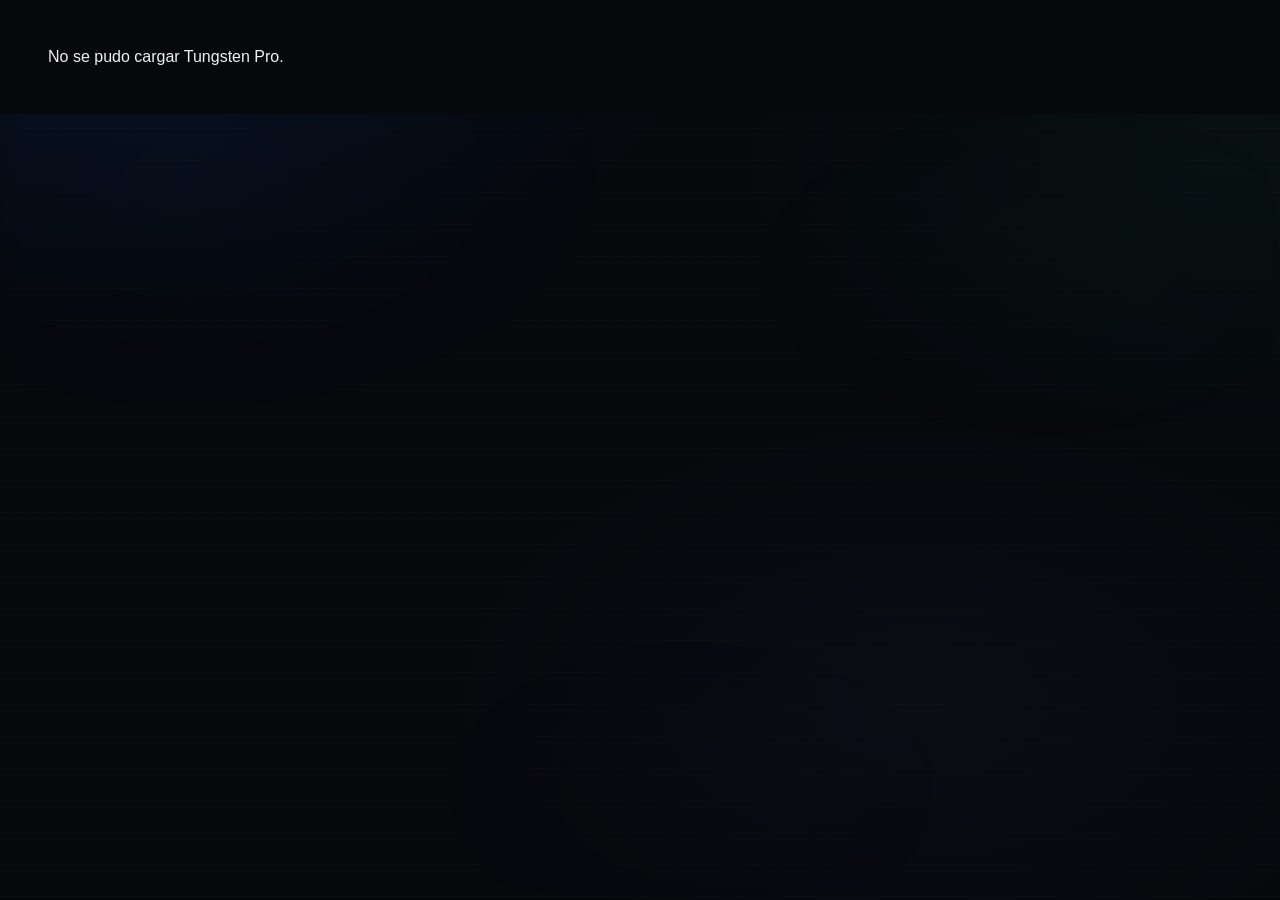
